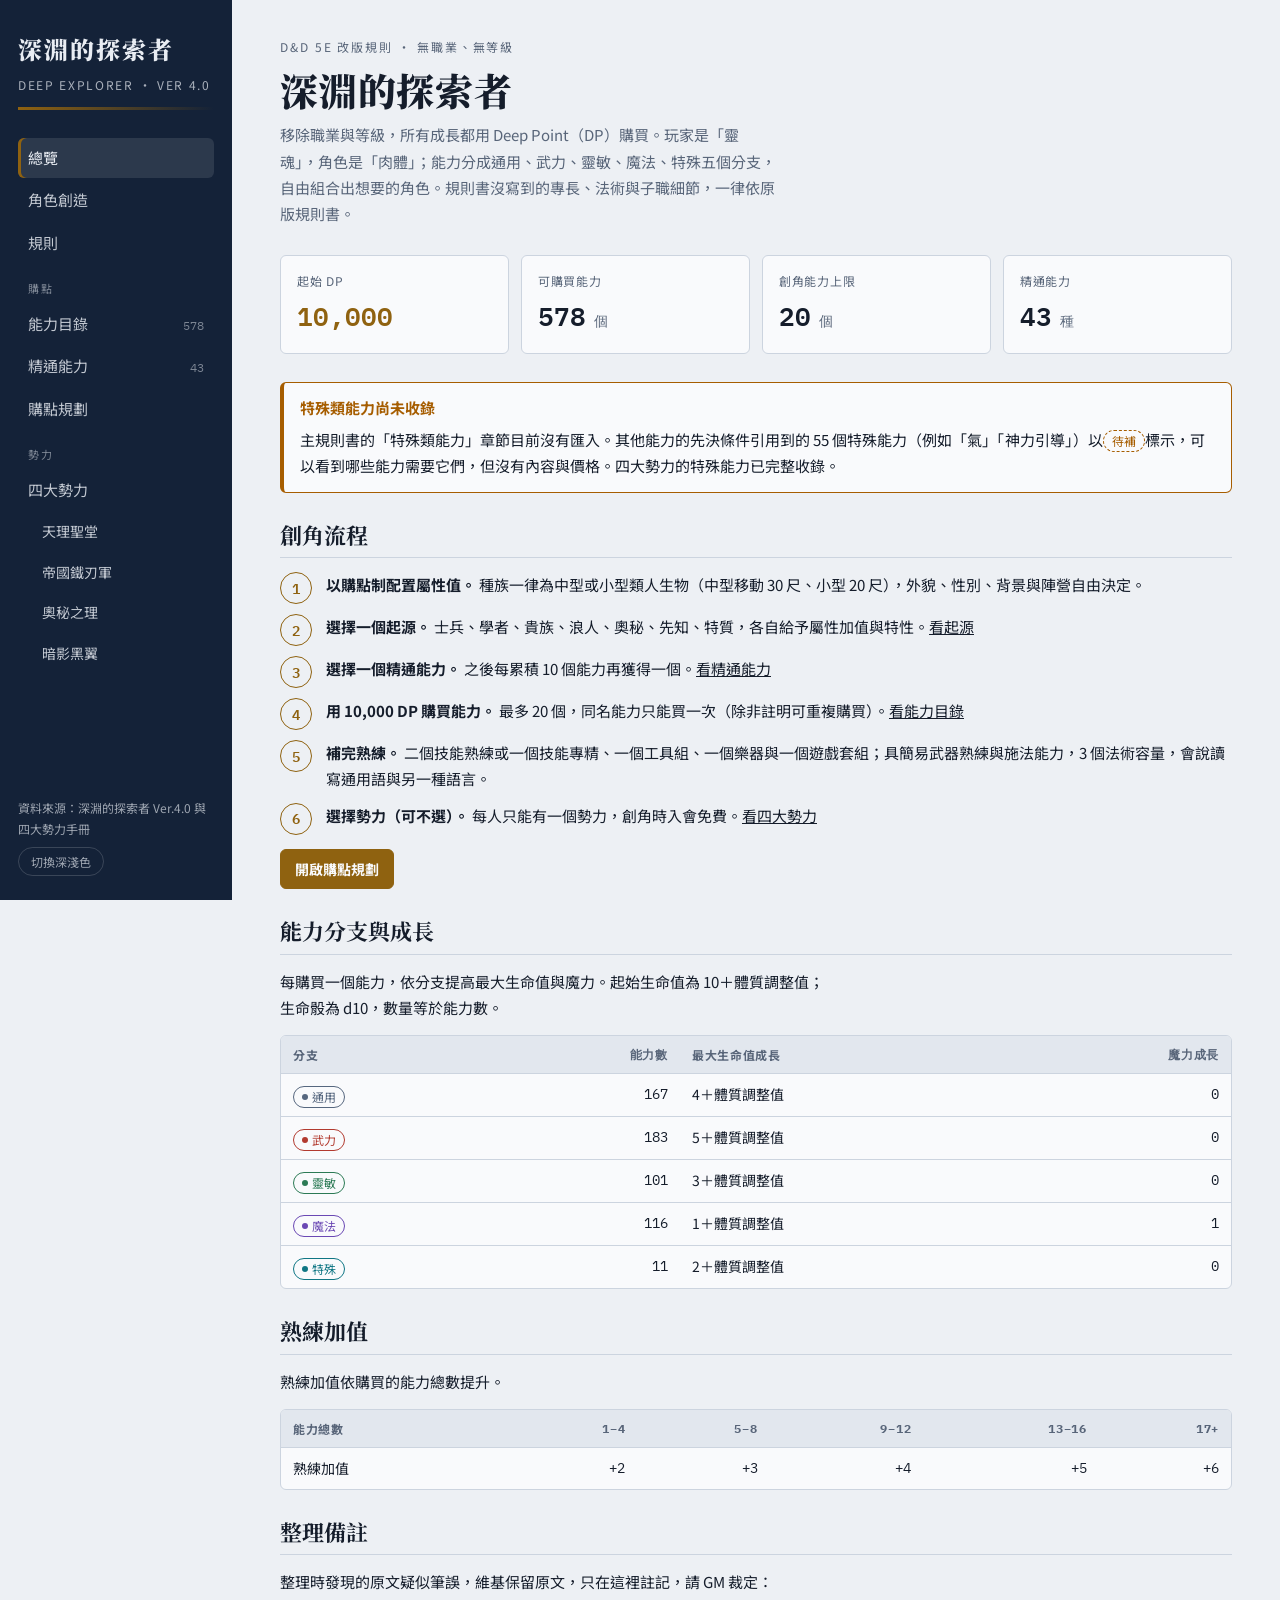
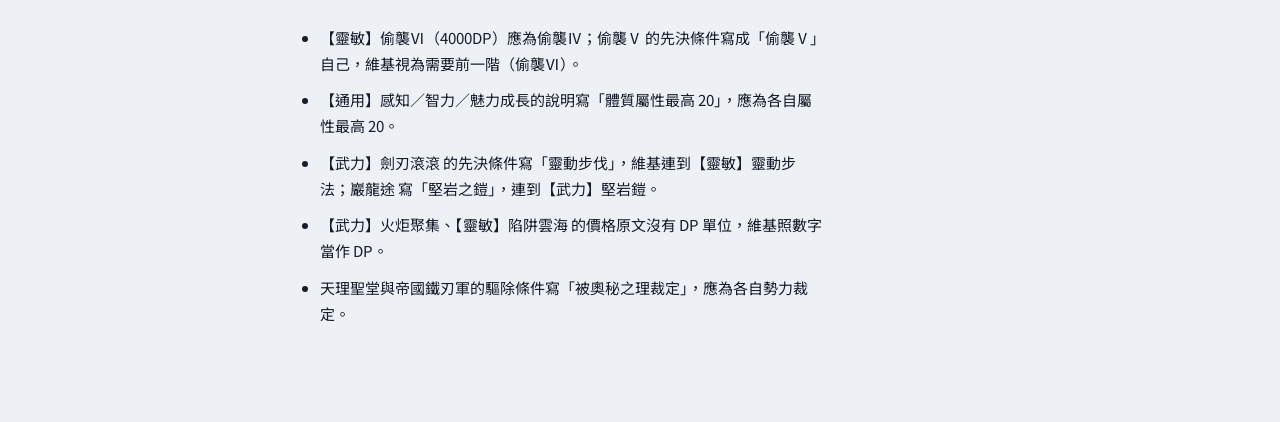
==== index.html @ 344c08b3 "Add Deep Explorer wiki: rules, ability catalog, factions, point-buy planner Parses the Ver.4.0 core " ====
<!doctype html>
<html lang="zh-Hant">
<head>
<meta charset="utf-8">
<meta name="viewport" content="width=device-width, initial-scale=1, viewport-fit=cover">
<title>深淵的探索者 維基</title>
<link rel="preconnect" href="https://fonts.googleapis.com">
<link rel="preconnect" href="https://fonts.gstatic.com" crossorigin>
<link rel="stylesheet" href="https://fonts.googleapis.com/css2?family=IBM+Plex+Mono:wght@400;600&family=Noto+Sans+TC:wght@400;500;700&family=Noto+Serif+TC:wght@700;900&display=swap">
<style>
/* Layout: fixed left rail (index of the compendium) + reading column; the ability
   catalog splits into list | detail on wide screens, stacks on phones.
   Palette: abyssal navy ground, brass accent for DP and actions; each ability
   branch and faction owns one hue used only for its chips and marks. */
:root {
  --bg: #edf0f4;
  --surface: #f9fafc;
  --surface-2: #e2e7ee;
  --fg: #151d2b;
  --muted: #586579;
  --line: #ccd4df;
  --accent: #8f6210;
  --accent-soft: #f3e6cc;
  --abyss: #142238;
  --abyss-fg: #e9edf3;
  --ok: #2d7a4f;
  --warn: #a65d00;
  --bad: #b3362b;

  --b-通用: #56677f;
  --b-武力: #b23a2f;
  --b-靈敏: #2c7a55;
  --b-魔法: #6a48b4;
  --b-特殊: #0f7684;

  --f-sanctum: #a77d16;
  --f-iron: #9b3b26;
  --f-arcane: #4552b8;
  --f-shadow: #2e3442;

  --font-display: "Noto Serif TC", "Songti TC", "PMingLiU", serif;
  --font-body: "Noto Sans TC", "PingFang TC", "Microsoft JhengHei", system-ui, sans-serif;
  --font-mono: "IBM Plex Mono", ui-monospace, "SFMono-Regular", Menlo, monospace;

  --rail: 232px;
  --radius: 6px;
}
@media (prefers-color-scheme: dark) {
  :root:not([data-theme="light"]) {
    --bg: #0c121b;
    --surface: #131b27;
    --surface-2: #1b2534;
    --fg: #e2e7ee;
    --muted: #96a2b5;
    --line: #283447;
    --accent: #e3ad52;
    --accent-soft: #3a2e17;
    --abyss: #070b12;
    --abyss-fg: #dfe5ee;
    --ok: #5fc08a;
    --warn: #e2a24a;
    --bad: #ee7a6e;
    --b-通用: #9aabc4;
    --b-武力: #ef7a6c;
    --b-靈敏: #66c695;
    --b-魔法: #ad94ef;
    --b-特殊: #4fc3cf;
    --f-sanctum: #e2bd5d;
    --f-iron: #e0846a;
    --f-arcane: #8f9cf2;
    --f-shadow: #aab3c6;
    color-scheme: dark;
  }
}
:root[data-theme="dark"] {
  --bg: #0c121b;
  --surface: #131b27;
  --surface-2: #1b2534;
  --fg: #e2e7ee;
  --muted: #96a2b5;
  --line: #283447;
  --accent: #e3ad52;
  --accent-soft: #3a2e17;
  --abyss: #070b12;
  --abyss-fg: #dfe5ee;
  --ok: #5fc08a;
  --warn: #e2a24a;
  --bad: #ee7a6e;
  --b-通用: #9aabc4;
  --b-武力: #ef7a6c;
  --b-靈敏: #66c695;
  --b-魔法: #ad94ef;
  --b-特殊: #4fc3cf;
  --f-sanctum: #e2bd5d;
  --f-iron: #e0846a;
  --f-arcane: #8f9cf2;
  --f-shadow: #aab3c6;
  color-scheme: dark;
}

* { box-sizing: border-box; }
[hidden] { display: none !important; }
html { -webkit-text-size-adjust: 100%; }
body {
  margin: 0;
  background: var(--bg);
  color: var(--fg);
  font-family: var(--font-body);
  font-size: 15px;
  line-height: 1.75;
}
a { color: inherit; }
button, input, select { font: inherit; color: inherit; }
:focus-visible { outline: 2px solid var(--accent); outline-offset: 2px; }
h1, h2, h3, h4 { font-family: var(--font-display); line-height: 1.3; text-wrap: balance; margin: 0; }
p { margin: 0; }
.num, .dp { font-family: var(--font-mono); font-variant-numeric: tabular-nums; }

/* ---------- shell ---------- */
.shell { display: grid; grid-template-columns: var(--rail) minmax(0, 1fr); min-height: 100vh; }
.rail {
  position: sticky; top: env(safe-area-inset-top, 0px);
  height: 100vh; overflow-y: auto;
  background: var(--abyss); color: var(--abyss-fg);
  padding: 28px 18px 24px;
  display: flex; flex-direction: column; gap: 28px;
}
.brand { display: grid; gap: 4px; text-decoration: none; }
.brand-title { font-family: var(--font-display); font-weight: 900; font-size: 24px; letter-spacing: .08em; }
.brand-sub { font-size: 12px; letter-spacing: .14em; opacity: .7; text-transform: uppercase; }
.brand-depth { height: 3px; background: linear-gradient(90deg, var(--accent), transparent); margin-top: 8px; }
.nav { display: grid; gap: 2px; }
.nav a {
  display: flex; align-items: baseline; justify-content: space-between; gap: 8px;
  padding: 7px 10px; border-radius: var(--radius); text-decoration: none;
  font-size: 15px; opacity: .82;
}
.nav a:hover { opacity: 1; background: rgba(255,255,255,.06); }
.nav a[aria-current="page"] { opacity: 1; background: rgba(255,255,255,.1); box-shadow: inset 3px 0 0 var(--accent); }
.nav .count { font-family: var(--font-mono); font-size: 12px; opacity: .6; }
.nav .sub { padding-left: 24px; font-size: 14px; }
.nav-label { font-size: 11px; letter-spacing: .16em; opacity: .5; padding: 14px 10px 4px; }
.rail-foot { margin-top: auto; font-size: 12px; opacity: .65; display: grid; gap: 8px; }
.theme-btn {
  justify-self: start; background: transparent; border: 1px solid rgba(255,255,255,.25);
  color: var(--abyss-fg); border-radius: 999px; padding: 3px 12px; cursor: pointer; font-size: 12px;
}

main { min-width: 0; padding-inline: clamp(16px, 4vw, 48px); padding-block: 36px 80px; }
.page { max-width: 980px; display: grid; gap: 28px; }
.page.wide { max-width: 1320px; }

.eyebrow { font-size: 12px; letter-spacing: .16em; color: var(--muted); text-transform: uppercase; }
.page-head { display: grid; gap: 8px; }
.page-head h1 { font-size: clamp(28px, 4vw, 38px); font-weight: 900; letter-spacing: .02em; }
.lede { color: var(--muted); max-width: 62ch; }

section.block { display: grid; gap: 14px; }
section.block > h2 { font-size: 22px; font-weight: 700; padding-bottom: 8px; border-bottom: 1px solid var(--line); }
h3 { font-size: 17px; font-weight: 700; }
.prose { display: grid; gap: 10px; max-width: 68ch; }
.prose ul, .plain-list { margin: 0; padding-left: 1.3em; display: grid; gap: 4px; }

.notice {
  border: 1px solid var(--warn); border-left-width: 4px; border-radius: var(--radius);
  padding: 12px 16px; background: var(--surface); display: grid; gap: 6px;
}
.notice strong { color: var(--warn); }

/* ---------- tables ---------- */
.table-wrap { overflow-x: auto; border: 1px solid var(--line); border-radius: var(--radius); background: var(--surface); }
table { border-collapse: collapse; width: 100%; font-size: 14px; }
th, td { text-align: left; padding: 8px 12px; border-bottom: 1px solid var(--line); vertical-align: top; }
th { font-weight: 700; font-size: 12px; letter-spacing: .06em; color: var(--muted); background: var(--surface-2); white-space: nowrap; }
tr:last-child td { border-bottom: 0; }
td.num, th.num { text-align: right; }

/* ---------- tiles ---------- */
.tiles { display: grid; grid-template-columns: repeat(auto-fit, minmax(150px, 1fr)); gap: 12px; }
.tile { background: var(--surface); border: 1px solid var(--line); border-radius: var(--radius); padding: 14px 16px; display: grid; gap: 2px; }
.tile .k { font-size: 12px; color: var(--muted); letter-spacing: .06em; }
.tile .v { font-family: var(--font-mono); font-size: 26px; font-weight: 600; font-variant-numeric: tabular-nums; }
.tile .v small { font-size: 14px; color: var(--muted); font-weight: 400; }
.tile.accent .v { color: var(--accent); }
.tile.bad .v { color: var(--bad); }

.cards { display: grid; grid-template-columns: repeat(auto-fill, minmax(260px, 1fr)); gap: 12px; }
.card { background: var(--surface); border: 1px solid var(--line); border-radius: var(--radius); padding: 14px 16px; display: grid; gap: 8px; align-content: start; min-width: 0; }
.card h3 { font-size: 16px; }
.card .meta { font-size: 13px; color: var(--muted); }

.steps { counter-reset: s; display: grid; gap: 10px; margin: 0; padding: 0; list-style: none; }
.steps li { counter-increment: s; display: grid; grid-template-columns: 34px minmax(0, 1fr); gap: 12px; align-items: start; }
.steps li::before {
  content: counter(s); font-family: var(--font-mono); font-weight: 600; color: var(--accent);
  border: 1px solid var(--accent); border-radius: 50%; width: 30px; height: 30px; display: grid; place-items: center; font-size: 14px;
}

/* ---------- chips ---------- */
.chip {
  display: inline-flex; align-items: center; gap: 4px; padding: 0 8px; border-radius: 999px;
  font-size: 12px; line-height: 20px; white-space: nowrap; border: 1px solid currentColor;
}
.chip.branch { color: var(--bc); }
.chip.branch::before { content: ""; width: 6px; height: 6px; border-radius: 50%; background: currentColor; }
.chip.flag { color: var(--muted); }
.chip.faction { color: var(--fc); }
.chip.stub { color: var(--warn); border-style: dashed; }
[data-b="通用"] { --bc: var(--b-通用); }
[data-b="武力"] { --bc: var(--b-武力); }
[data-b="靈敏"] { --bc: var(--b-靈敏); }
[data-b="魔法"] { --bc: var(--b-魔法); }
[data-b="特殊"] { --bc: var(--b-特殊); }
[data-f="sanctum"] { --fc: var(--f-sanctum); }
[data-f="iron"] { --fc: var(--f-iron); }
[data-f="arcane"] { --fc: var(--f-arcane); }
[data-f="shadow"] { --fc: var(--f-shadow); }

/* inline rule text */
.term { font-weight: 500; border-bottom: 1px dotted var(--muted); }
.tag { font-size: .86em; color: var(--muted); background: var(--surface-2); padding: 0 5px; border-radius: 4px; white-space: nowrap; }
.dice { font-family: var(--font-mono); font-weight: 600; color: var(--accent); white-space: nowrap; }
.spell { font-style: normal; color: var(--b-魔法); }
.aref { color: var(--bc); text-decoration: none; border-bottom: 1px solid currentColor; font-weight: 500; }
.aref.missing { border-bottom-style: dashed; }
.aref:hover { background: var(--surface-2); }

.rules-text { display: grid; gap: 8px; }
.rules-text ul { margin: 0; padding-left: 1.3em; display: grid; gap: 4px; }
.rules-text ul ul { margin-top: 4px; }
.rules-text li.opt { list-style: none; margin-left: -1.3em; font-weight: 700; margin-top: 6px; }
.rules-text li.opt > ul { font-weight: 400; }
.rules-text li.opt::before { content: "◆ "; color: var(--accent); font-size: .8em; }

/* ---------- ability catalog ---------- */
.catalog { display: grid; grid-template-columns: minmax(0, 1fr) minmax(0, 1.15fr); gap: 24px; align-items: start; }
.filters { display: grid; gap: 10px; }
.search {
  width: 100%; padding: 10px 14px; border: 1px solid var(--line); border-radius: var(--radius);
  background: var(--surface); font-size: 16px;
}
.seg { display: flex; flex-wrap: wrap; gap: 6px; }
.seg button {
  border: 1px solid var(--line); background: var(--surface); border-radius: 999px; padding: 3px 12px;
  cursor: pointer; font-size: 13px; display: inline-flex; gap: 6px; align-items: baseline;
}
.seg button .num { font-size: 11px; color: var(--muted); }
.seg button[aria-pressed="true"] { border-color: var(--bc, var(--fg)); color: var(--bc, var(--fg)); box-shadow: inset 0 0 0 1px var(--bc, var(--fg)); }
.filter-row { display: flex; flex-wrap: wrap; gap: 8px 14px; align-items: center; font-size: 13px; }
.filter-row select { padding: 4px 8px; border: 1px solid var(--line); border-radius: var(--radius); background: var(--surface); }
.filter-row label { display: inline-flex; gap: 6px; align-items: center; cursor: pointer; }
.result-count { font-size: 13px; color: var(--muted); }

.alist { list-style: none; margin: 0; padding: 0; border: 1px solid var(--line); border-radius: var(--radius); background: var(--surface); }
.alist li + li { border-top: 1px solid var(--line); }
.arow {
  display: grid; grid-template-columns: 4px minmax(0, 1fr) auto; gap: 0 12px; align-items: center;
  padding: 9px 12px 9px 0; text-decoration: none; cursor: pointer;
}
.arow::before { content: ""; grid-row: 1 / span 2; align-self: stretch; background: var(--bc); border-radius: 0 2px 2px 0; opacity: .85; }
.arow:hover { background: var(--surface-2); }
.arow[aria-current="true"] { background: var(--accent-soft); }
.arow .nm { font-weight: 700; display: flex; gap: 8px; align-items: baseline; flex-wrap: wrap; min-width: 0; }
.arow .sub { grid-column: 2; font-size: 12.5px; color: var(--muted); line-height: 1.5; overflow: hidden; text-overflow: ellipsis; white-space: nowrap; }
.arow .cost { grid-row: 1 / span 2; grid-column: 3; text-align: right; font-family: var(--font-mono); font-size: 14px; color: var(--accent); white-space: nowrap; }
.arow .cost.unknown { color: var(--warn); font-size: 12px; }
.more-btn { width: 100%; padding: 10px; border: 0; border-top: 1px solid var(--line); background: transparent; cursor: pointer; color: var(--accent); }

.detail {
  position: sticky; top: calc(env(safe-area-inset-top, 0px) + 20px);
  max-height: calc(100vh - 40px); overflow-y: auto;
  background: var(--surface); border: 1px solid var(--line); border-top: 4px solid var(--bc, var(--accent));
  border-radius: var(--radius); padding: 20px 22px 24px; display: grid; gap: 16px; align-content: start;
}
.detail h2 { font-size: 26px; font-weight: 900; }
.detail .head { display: grid; gap: 8px; }
.detail .chips { display: flex; flex-wrap: wrap; gap: 6px; }
.detail .price { display: flex; align-items: baseline; gap: 12px; flex-wrap: wrap; }
.detail .price .dp { font-size: 22px; color: var(--accent); font-weight: 600; }
.detail h4 { font-family: var(--font-body); font-size: 12px; letter-spacing: .12em; color: var(--muted); font-weight: 700; }
.req-box { border: 1px dashed var(--line); border-radius: var(--radius); padding: 10px 12px; display: grid; gap: 6px; font-size: 14px; }
.req-box .refs { display: flex; flex-wrap: wrap; gap: 6px; }
.req-raw { font-size: 12.5px; color: var(--muted); }
.unlocks { display: flex; flex-wrap: wrap; gap: 6px 10px; font-size: 14px; }
.empty-detail { color: var(--muted); display: grid; gap: 8px; }
.btn.back-link { display: none; justify-self: start; }

.btn {
  display: inline-flex; align-items: center; gap: 6px; padding: 7px 14px; border-radius: var(--radius);
  border: 1px solid var(--accent); background: var(--accent); color: var(--surface); cursor: pointer; font-weight: 700; font-size: 14px;
  text-decoration: none;
}
.btn.ghost { background: transparent; color: var(--accent); }
.btn.small { padding: 2px 10px; font-size: 13px; }
.btn:disabled { opacity: .5; cursor: default; }
.icon-btn { border: 1px solid var(--line); background: var(--surface); border-radius: var(--radius); width: 28px; height: 28px; cursor: pointer; line-height: 1; }

/* ---------- factions ---------- */
.emblem {
  width: 96px; aspect-ratio: 1; max-width: 100%; flex: none;
  background: var(--fc);
  -webkit-mask: var(--emblem) center / contain no-repeat; mask: var(--emblem) center / contain no-repeat;
}
.emblem.sm { width: 56px; }
.faction-grid { display: grid; grid-template-columns: repeat(auto-fill, minmax(220px, 1fr)); gap: 12px; }
.faction-card { text-decoration: none; display: grid; gap: 10px; justify-items: start; border-top: 3px solid var(--fc); }
.faction-card .en { font-size: 12px; color: var(--muted); letter-spacing: .05em; }
.faction-hero { display: flex; gap: 22px; align-items: center; flex-wrap: wrap; }
.faction-hero .emblem { width: 120px; }
.faction-hero h1 { font-size: clamp(28px, 4vw, 38px); font-weight: 900; color: var(--fc); }
.rel-grid { display: grid; grid-template-columns: repeat(auto-fit, minmax(200px, 1fr)); gap: 12px; }
.rel { border-left: 3px solid var(--rc); padding: 4px 0 4px 12px; display: grid; gap: 4px; }
.rel .k { font-size: 12px; letter-spacing: .1em; color: var(--rc); font-weight: 700; }
.rel.hostile { --rc: var(--bad); }
.rel.friendly { --rc: var(--ok); }
.rel.neutral { --rc: var(--muted); }
.matrix td, .matrix th { text-align: center; }
.matrix th:first-child, .matrix td:first-child { text-align: left; }
.rel-dot { font-weight: 700; }
.rel-dot.hostile { color: var(--bad); }
.rel-dot.friendly { color: var(--ok); }
.rel-dot.neutral { color: var(--muted); }
.kv { display: grid; grid-template-columns: max-content minmax(0, 1fr); gap: 6px 16px; font-size: 14px; }
.kv dt { color: var(--muted); }
.kv dd { margin: 0; }
.fab-list { display: grid; gap: 10px; }
.fab { display: grid; grid-template-columns: minmax(0, 1fr) auto; gap: 4px 12px; padding: 12px 14px; border: 1px solid var(--line); border-radius: var(--radius); background: var(--surface); text-decoration: none; }
.fab:hover { border-color: var(--fc); }
.fab .nm { font-weight: 700; display: flex; gap: 8px; flex-wrap: wrap; align-items: baseline; }
.fab .dp { color: var(--accent); }
.fab .sub { grid-column: 1 / -1; font-size: 13px; color: var(--muted); }

/* ---------- planner ---------- */
.planner { display: grid; grid-template-columns: minmax(0, 1fr) 320px; gap: 24px; align-items: start; }
.planner .side { display: grid; gap: 16px; position: sticky; top: calc(env(safe-area-inset-top, 0px) + 20px); }
.form-grid { display: grid; gap: 10px; }
.field { display: grid; gap: 4px; font-size: 13px; color: var(--muted); }
.field input, .field select { padding: 7px 10px; border: 1px solid var(--line); border-radius: var(--radius); background: var(--surface); color: var(--fg); font-size: 15px; }
.field-row { display: grid; grid-template-columns: 1fr 1fr; gap: 10px; }
.meter { height: 8px; border-radius: 4px; background: var(--surface-2); overflow: hidden; }
.meter > i { display: block; height: 100%; background: var(--accent); }
.meter.over > i { background: var(--bad); }
.plist { list-style: none; margin: 0; padding: 0; display: grid; gap: 8px; }
.prow { display: grid; grid-template-columns: 4px minmax(0, 1fr) auto; gap: 4px 12px; background: var(--surface); border: 1px solid var(--line); border-radius: var(--radius); padding: 10px 12px 10px 0; align-items: center; }
.prow::before { content: ""; grid-row: 1 / span 2; align-self: stretch; background: var(--bc); border-radius: 0 2px 2px 0; }
.prow .nm { font-weight: 700; display: flex; gap: 8px; align-items: baseline; flex-wrap: wrap; min-width: 0; }
.prow .nm a { text-decoration: none; }
.prow .ctl { display: flex; gap: 6px; align-items: center; }
.prow .msgs { grid-column: 2 / -1; display: grid; gap: 2px; font-size: 12.5px; }
.msg.warn { color: var(--warn); }
.msg.bad { color: var(--bad); }
.msg.ok { color: var(--ok); }
.picker { position: relative; }
.picker-results { list-style: none; margin: 4px 0 0; padding: 0; border: 1px solid var(--line); border-radius: var(--radius); background: var(--surface); max-height: 320px; overflow-y: auto; }
.picker-results button { width: 100%; display: flex; justify-content: space-between; gap: 10px; text-align: left; padding: 7px 12px; border: 0; background: transparent; cursor: pointer; }
.picker-results button:hover, .picker-results button:focus-visible { background: var(--surface-2); }
.picker-results li + li { border-top: 1px solid var(--line); }
.empty { color: var(--muted); padding: 18px; border: 1px dashed var(--line); border-radius: var(--radius); text-align: center; }
.inline-confirm { display: flex; gap: 8px; align-items: center; font-size: 13px; flex-wrap: wrap; }
.copy-out { width: 100%; min-height: 160px; font-family: var(--font-mono); font-size: 12px; border: 1px solid var(--line); border-radius: var(--radius); background: var(--surface); color: var(--fg); padding: 10px; }

/* ---------- specialists ---------- */
.spec-grid { display: grid; grid-template-columns: repeat(auto-fill, minmax(280px, 1fr)); gap: 12px; }
.spec h3 { display: flex; justify-content: space-between; gap: 8px; }
.spec .opt { font-size: 12.5px; color: var(--muted); }

/* ---------- responsive ---------- */
@media (max-width: 1100px) {
  .catalog { grid-template-columns: minmax(0, 1fr); }
  .catalog.has-sel .catalog-list { display: none; }
  .catalog:not(.has-sel) .detail { display: none; }
  .detail { position: static; max-height: none; }
  .btn.back-link { display: inline-flex; }
  .planner { grid-template-columns: minmax(0, 1fr); }
  .planner .side { position: static; order: -1; }
}
@media (max-width: 820px) {
  .shell { grid-template-columns: minmax(0, 1fr); }
  .rail {
    position: sticky; top: env(safe-area-inset-top, 0px); z-index: 10; height: auto;
    padding: 10px 16px; flex-direction: row; align-items: center; gap: 12px; flex-wrap: wrap;
  }
  .brand-title { font-size: 18px; }
  .brand-sub, .brand-depth, .nav-label, .rail-foot .src { display: none; }
  .nav { display: flex; overflow-x: auto; gap: 2px; flex: 1 1 100%; order: 3; scrollbar-width: none; }
  .nav a { white-space: nowrap; padding: 4px 10px; font-size: 14px; }
  .nav .count, .nav .sub { display: none; }
  .rail-foot { margin: 0 0 0 auto; }
  main { padding-block: 22px 60px; }
}
@media (prefers-reduced-motion: no-preference) {
  .arow, .nav a, .fab { transition: background-color .12s, border-color .12s; }
}

:root {
  --emblem-arcane: url("[data-uri]");
  --emblem-iron: url("[data-uri]");
  --emblem-sanctum: url("[data-uri]");
  --emblem-shadow: url("[data-uri]");
}

</style>
</head>
<body>
<div class="shell">
  <header class="rail">
    <a class="brand" href="#home">
      <span class="brand-title">深淵的探索者</span>
      <span class="brand-sub">Deep Explorer · Ver 4.0</span>
      <span class="brand-depth" aria-hidden="true"></span>
    </a>
    <nav class="nav" aria-label="主選單">
      <a href="#home" data-nav="home">總覽</a>
      <a href="#create" data-nav="create">角色創造</a>
      <a href="#rules" data-nav="rules">規則</a>
      <div class="nav-label">購點</div>
      <a href="#abilities" data-nav="abilities">能力目錄 <span class="count" data-stat="all"></span></a>
      <a href="#specialists" data-nav="specialists">精通能力 <span class="count" data-stat="spec"></span></a>
      <a href="#planner" data-nav="planner">購點規劃</a>
      <div class="nav-label">勢力</div>
      <a href="#factions" data-nav="factions">四大勢力</a>
      <a class="sub" href="#f-sanctum" data-nav="f-sanctum">天理聖堂</a>
      <a class="sub" href="#f-iron" data-nav="f-iron">帝國鐵刃軍</a>
      <a class="sub" href="#f-arcane" data-nav="f-arcane">奧秘之理</a>
      <a class="sub" href="#f-shadow" data-nav="f-shadow">暗影黑翼</a>
    </nav>
    <div class="rail-foot">
      <span class="src">資料來源：深淵的探索者 Ver.4.0 與四大勢力手冊</span>
      <button class="theme-btn" id="theme-btn" type="button">切換深淺色</button>
    </div>
  </header>

  <main id="main">
    <!-- ============ 總覽 ============ -->
    <div class="page" data-page="home">
      <div class="page-head">
        <span class="eyebrow">D&amp;D 5E 改版規則 · 無職業、無等級</span>
        <h1>深淵的探索者</h1>
        <p class="lede">移除職業與等級，所有成長都用 Deep Point（DP）購買。玩家是「靈魂」，角色是「肉體」；能力分成通用、武力、靈敏、魔法、特殊五個分支，自由組合出想要的角色。規則書沒寫到的專長、法術與子職細節，一律依原版規則書。</p>
      </div>

      <div class="tiles">
        <div class="tile accent"><span class="k">起始 DP</span><span class="v">10,000</span></div>
        <div class="tile"><span class="k">可購買能力</span><span class="v"><span data-stat="all"></span><small> 個</small></span></div>
        <div class="tile"><span class="k">創角能力上限</span><span class="v">20<small> 個</small></span></div>
        <div class="tile"><span class="k">精通能力</span><span class="v"><span data-stat="spec"></span><small> 種</small></span></div>
      </div>

      <div class="notice" id="missing-notice">
        <strong>特殊類能力尚未收錄</strong>
        <p>主規則書的「特殊類能力」章節目前沒有匯入。其他能力的先決條件引用到的 <span data-stat="stubs"></span> 個特殊能力（例如「氣」「神力引導」）以<span class="chip stub">待補</span>標示，可以看到哪些能力需要它們，但沒有內容與價格。四大勢力的特殊能力已完整收錄。</p>
      </div>

      <section class="block">
        <h2>創角流程</h2>
        <ol class="steps">
          <li><div><strong>以購點制配置屬性值。</strong> 種族一律為中型或小型類人生物（中型移動 30 尺、小型 20 尺），外貌、性別、背景與陣營自由決定。</div></li>
          <li><div><strong>選擇一個起源。</strong> 士兵、學者、貴族、浪人、奧秘、先知、特質，各自給予屬性加值與特性。<a href="#create">看起源</a></div></li>
          <li><div><strong>選擇一個精通能力。</strong> 之後每累積 10 個能力再獲得一個。<a href="#specialists">看精通能力</a></div></li>
          <li><div><strong>用 10,000 DP 購買能力。</strong> 最多 20 個，同名能力只能買一次（除非註明可重複購買）。<a href="#abilities">看能力目錄</a></div></li>
          <li><div><strong>補完熟練。</strong> 二個技能熟練或一個技能專精、一個工具組、一個樂器與一個遊戲套組；具簡易武器熟練與施法能力，3 個法術容量，會說讀寫通用語與另一種語言。</div></li>
          <li><div><strong>選擇勢力（可不選）。</strong> 每人只能有一個勢力，創角時入會免費。<a href="#factions">看四大勢力</a></div></li>
        </ol>
        <p><a class="btn" href="#planner">開啟購點規劃</a></p>
      </section>

      <section class="block">
        <h2>能力分支與成長</h2>
        <p class="prose">每購買一個能力，依分支提高最大生命值與魔力。起始生命值為 10＋體質調整值；生命骰為 d10，數量等於能力數。</p>
        <div class="table-wrap">
          <table>
            <thead><tr><th>分支</th><th class="num">能力數</th><th>最大生命值成長</th><th class="num">魔力成長</th></tr></thead>
            <tbody id="branch-table"></tbody>
          </table>
        </div>
      </section>

      <section class="block">
        <h2>熟練加值</h2>
        <p class="prose">熟練加值依購買的能力總數提升。</p>
        <div class="table-wrap">
          <table>
            <thead><tr><th>能力總數</th><th class="num">1–4</th><th class="num">5–8</th><th class="num">9–12</th><th class="num">13–16</th><th class="num">17+</th></tr></thead>
            <tbody><tr><td>熟練加值</td><td class="num">+2</td><td class="num">+3</td><td class="num">+4</td><td class="num">+5</td><td class="num">+6</td></tr></tbody>
          </table>
        </div>
      </section>

      <section class="block">
        <h2>整理備註</h2>
        <p class="prose">整理時發現的原文疑似筆誤，維基保留原文，只在這裡註記，請 GM 裁定：</p>
        <ul class="prose">
          <li>【靈敏】偷襲Ⅵ（4000DP）應為偷襲Ⅳ；偷襲Ⅴ 的先決條件寫成「偷襲Ⅴ」自己，維基視為需要前一階（偷襲Ⅵ）。</li>
          <li>【通用】感知／智力／魅力成長的說明寫「體質屬性最高 20」，應為各自屬性最高 20。</li>
          <li>【武力】劍刃滾滾 的先決條件寫「靈動步伐」，維基連到【靈敏】靈動步法；巖龍途 寫「堅岩之鎧」，連到【武力】堅岩鎧。</li>
          <li>【武力】火炬聚集、【靈敏】陷阱雲海 的價格原文沒有 DP 單位，維基照數字當作 DP。</li>
          <li>天理聖堂與帝國鐵刃軍的驅除條件寫「被奧秘之理裁定」，應為各自勢力裁定。</li>
        </ul>
      </section>
    </div>

    <!-- ============ 角色創造 ============ -->
    <div class="page" data-page="create" hidden>
      <div class="page-head">
        <span class="eyebrow">角色創造</span>
        <h1>肉體與靈魂</h1>
        <p class="lede">玩家是靈魂，角色是肉體。靈魂擁有 DP 與倉庫，肉體死亡後可以在神殿重塑。</p>
      </div>

      <section class="block">
        <h2>靈魂的初始資源</h2>
        <p class="prose">每個靈魂在初始時獲得 10,000 DP 與以下物品，儲存在神殿的靈魂池與倉庫中。</p>
        <div class="table-wrap">
          <table>
            <thead><tr><th>類別</th><th>物品</th></tr></thead>
            <tbody>
              <tr><td>武器與防具</td><td>合計 4 個軍用武器、合計 6 個簡易武器、合計 10 組投擲武器、1 個盾牌、1 件皮甲、1 件鱗甲</td></tr>
              <tr><td>彈藥</td><td>3 組箭矢（每組 10 支）、3 組弩矢（每組 10 支）、2 個箭袋</td></tr>
              <tr><td>施法</td><td>合計 2 個奧術法器、1 個材料包、1 個聖徽、2 瓶聖水</td></tr>
              <tr><td>冒險裝備</td><td>4 個背包、2 個睡袋、2 套野炊工具組、2 個打火匣、10 支火炬、20 天份乾糧、2 個水袋、2 條 50 尺麻繩、3 條 10 尺弦線、3 個鈴鐺、20 支蠟燭、10 個岩釘、2 個木桶、1 盞附蓋提燈、2 瓶燈油</td></tr>
              <tr><td>文書</td><td>2 瓶墨水、2 支墨水筆、20 張羊皮紙、2 本空白筆記本</td></tr>
              <tr><td>消耗品與特殊</td><td>5 瓶治療藥水、1 個傳送門碎片、1 個贖罪石、3 個工藝石（常見）</td></tr>
              <tr><td>自選</td><td>1 個工具組、1 個樂器、1 個遊戲套組</td></tr>
            </tbody>
          </table>
        </div>
      </section>

      <section class="block">
        <h2>肉體的基本原則</h2>
        <ul class="prose">
          <li>均為中型或小型的類人生物，外貌、性別、背景與陣營由玩家自由決定。中型移動速度 30 尺，小型 20 尺。</li>
          <li>以購點制配置屬性值。</li>
          <li>選擇一個精通能力，以及以下一個起源。</li>
          <li>角色可以購買 20 個能力，同名能力只能購買一次（除非有特別說明）。</li>
          <li>可以選擇二個技能熟練或一個技能專精；選擇一個工具組熟練；選擇一個樂器熟練和一個遊戲套組熟練。</li>
          <li>具有簡易武器熟練及施法能力，擁有 3 個法術容量。</li>
          <li>會說、讀、寫通用語和另一種自選語言。</li>
          <li>選擇一個勢力加入（可不選）。</li>
        </ul>
      </section>

      <section class="block">
        <h2>起源</h2>
        <div class="cards" id="origin-cards"></div>
      </section>
    </div>

    <!-- ============ 規則 ============ -->
    <div class="page" data-page="rules" hidden>
      <div class="page-head">
        <span class="eyebrow">特殊規則</span>
        <h1>世界規則</h1>
        <p class="lede">本模組覆寫或新增的規則。沒有提到的部分依照玩家手冊。</p>
        <div class="seg" id="rules-toc"></div>
      </div>

      <section class="block" id="r-soul">
        <h2>靈魂池、倉庫與死亡</h2>
        <dl class="kv">
          <dt>靈魂池</dt><dd>每個靈魂有自己的靈魂池，角色可將身上的 DP 存入。同一個靈魂下的角色可以自由提取。</dd>
          <dt>倉庫</dt><dd>共 50 格，除裝備（投擲類武器除外）外，每格可存放 100 個同名物品。同一個靈魂下的角色可以自由提取。</dd>
          <dt>死亡回歸</dt><dd>角色死亡時，肉體上所有 DP 全部消失，身上的物品留在原地，靈魂回歸神殿重塑肉體。</dd>
          <dt>重塑肉體</dt><dd>需要「此角色的能力數 × 500」DP，從靈魂池扣除。靈魂池不足時，此角色將會消失。</dd>
          <dt>致命一擊</dt><dd>角色生命值為 0 時，敵對生物可以在 5 尺內以一個主要動作發動 Fatal Blow，角色直接死亡。</dd>
        </dl>
      </section>

      <section class="block" id="r-crit">
        <h2>大成功效應</h2>
        <h3>技能大成功</h3>
        <p class="prose">技能判定大成功時，選擇下面一種效果：</p>
        <ul class="prose">
          <li>將這次的大成功變為成功，下次擲骰失敗時將其變為成功（不可用於戰鬥中的命中判定）。</li>
          <li>將這次的大成功變為成功，與你一同判定的友方生物如失敗將會變為成功。</li>
          <li>將這次的大成功變為成功，下次擲骰大失敗時可以再骰一次。</li>
          <li>保持大成功不變。</li>
        </ul>
        <h3>命中大成功</h3>
        <p class="prose">攻擊命中大成功時，依傷害類型可額外獲得效果（複數傷害類型時選一種，玩家可自行決定是否使用）：</p>
        <div class="table-wrap">
          <table>
            <thead><tr><th>傷害類型</th><th>效果</th></tr></thead>
            <tbody>
              <tr><td>鈍擊</td><td>目標獲得 [昏迷]，持續到其受到傷害或其回合結束。</td></tr>
              <tr><td>穿刺</td><td>目標獲得 [重傷]。</td></tr>
              <tr><td>揮砍</td><td>攻擊者額外獲得一次攻擊的機會。</td></tr>
              <tr><td>酸蝕</td><td>目標獲得 [腐蝕]。</td></tr>
              <tr><td>冰冷</td><td>目標獲得 [束縛]，持續到其回合結束。</td></tr>
              <tr><td>火焰</td><td>目標進入 [燃燒]，且方圓 5 尺受到此次火焰傷害 1/2 的火焰傷害。</td></tr>
              <tr><td>閃電</td><td>目標獲得 [麻痺]，持續到其受到傷害或其回合結束。</td></tr>
              <tr><td>雷鳴</td><td>目標獲得 [震懾]，持續到其受到傷害或其回合結束。</td></tr>
              <tr><td>毒素</td><td>目標獲得 [中毒]。</td></tr>
              <tr><td>闇蝕</td><td>目標獲得 [無力]，持續到其受到傷害或其回合結束。</td></tr>
              <tr><td>光耀</td><td>目標獲得 [目盲] 與 [繳械]。</td></tr>
              <tr><td>心靈</td><td>目標獲得 [恐懼]，持續到其回合結束。</td></tr>
              <tr><td>力場</td><td>目標獲得 [伏地]。</td></tr>
            </tbody>
          </table>
        </div>
      </section>

      <section class="block" id="r-rest">
        <h2>休憩點與旅行</h2>
        <p class="prose">長休時獲得 6 點休憩點，可用來製作物品、採集、探查。</p>
        <div class="table-wrap">
          <table>
            <thead><tr><th>行為</th><th class="num">休憩點</th><th>說明</th></tr></thead>
            <tbody>
              <tr><td>製作物品</td><td class="num">3</td><td>製作、修理、分解物品（藥物、料理、裝備…），或在營地周圍製作防護。</td></tr>
              <tr><td>採集礦物</td><td class="num">4</td><td>採集一個隨機礦物採集物。具探索工具組熟練時可骰兩次，選一個想要的結果。</td></tr>
              <tr><td>採集植物</td><td class="num">2</td><td>採集一個指定植物。</td></tr>
              <tr><td>探查</td><td class="num">4</td><td>限密探工具組熟練。獲得周圍 60 哩內的地形與大致的生物分布，以便規劃旅行。</td></tr>
              <tr><td>狩獵</td><td class="num">6</td><td>限探索工具組熟練。獲得 5 份隨機肉類與 10 份隨機植物。</td></tr>
            </tbody>
          </table>
        </div>
        <h3>旅行步調</h3>
        <div class="table-wrap">
          <table>
            <thead><tr><th>步調</th><th class="num">每小時</th><th class="num">每日</th><th>效果</th></tr></thead>
            <tbody>
              <tr><td>快速</td><td class="num">4 哩</td><td class="num">30 哩</td><td>被動睿知（感知）−5</td></tr>
              <tr><td>正常</td><td class="num">3 哩</td><td class="num">24 哩</td><td>—</td></tr>
              <tr><td>緩慢</td><td class="num">2 哩</td><td class="num">18 哩</td><td>可以使用隱匿</td></tr>
            </tbody>
          </table>
        </div>
        <p class="prose"><strong>強行軍：</strong>表中數據假定一天行進 8 小時。超過 8 小時後，每多旅行一小時可再前進一小時的距離，且每兩小時結束時每個角色進行一次體質豁免，DC＝10＋（8 小時後的旅行時數），失敗則力竭等級 +1。</p>
        <p class="prose"><strong>遭遇：</strong>玩家在地圖上遇到其他單位時觸發遭遇，可以與遭遇單位發生友好或敵對的行為。</p>
      </section>

      <section class="block" id="r-portal">
        <h2>傳送門 Portal</h2>
        <p class="prose">在這個世界中，大距離傳送法術極其不穩定，只能藉由前人留下的傳送門進行大距離傳送。</p>
        <dl class="kv">
          <dt>連接</dt><dd>花費 1 魔力與至少一個短休的時間與傳送門建立靈魂連接。成功後，此靈魂之下的角色都能藉由這個傳送門傳送。</dd>
          <dt>建造</dt><dd>一名以上的角色消耗總和 20 個傳送門碎片、總計 40 魔力與至少一個長休，在 10×10×10 尺的空間中建造。參與建造的角色自動與其連接。</dd>
          <dt>守則</dt><dd>傳送門是這個世界中非常珍貴的物體，一般而言具有智慧的生物不會去破壞它。</dd>
        </dl>
      </section>

      <section class="block" id="r-lang">
        <h2>語言、文字與工具組</h2>
        <div class="table-wrap">
          <table>
            <thead><tr><th>語言</th><th>主要使用族群</th><th>文字</th></tr></thead>
            <tbody>
              <tr><td>通用語</td><td>人類</td><td>通用文</td></tr>
              <tr><td>巨人語</td><td>巨人、食人魔</td><td>矮人文</td></tr>
              <tr><td>矮人語</td><td>矮人、地侏</td><td>矮人文</td></tr>
              <tr><td>獸人語</td><td>獸人、哥布林</td><td>通用文</td></tr>
              <tr><td>妖精語</td><td>妖精、精靈</td><td>妖精文</td></tr>
              <tr><td>龍語</td><td>龍、龍裔、蜥蜴人</td><td>龍文</td></tr>
              <tr><td>原初語</td><td>元素生物、精類生物</td><td>乙太文</td></tr>
              <tr><td>天界語</td><td>天界生物</td><td>天界文</td></tr>
              <tr><td>深淵語</td><td>惡魔、魔鬼</td><td>深淵文</td></tr>
            </tbody>
          </table>
        </div>
        <p class="prose">工具組縮減為五種：工匠工具組、密探工具組、探索工具組、製藥工具組、廚師工具組。</p>
      </section>

      <section class="block" id="r-gear">
        <h2>裝備欄與詞綴</h2>
        <p class="prose">裝備欄共 8 格：左手武器、右手武器、頭部、護甲、手部、足部、裝飾品 ×2。</p>
        <p class="prose">裝備具有主詞綴與副詞綴，需要該裝備的熟練才能使用詞綴能力。主詞綴無法變更或拆除；副詞綴可用對應等級的工藝石與工匠工具組變更。</p>
        <div class="table-wrap">
          <table>
            <thead><tr><th>裝備</th><th class="num">詞綴上限</th></tr></thead>
            <tbody>
              <tr><td>雙手武器</td><td class="num">6</td></tr>
              <tr><td>單手武器（盾牌）</td><td class="num">4</td></tr>
              <tr><td>護甲</td><td class="num">4</td></tr>
              <tr><td>頭部、手部、足部</td><td class="num">3</td></tr>
              <tr><td>裝飾品</td><td class="num">2</td></tr>
            </tbody>
          </table>
        </div>
        <p class="prose"><strong>同調：</strong>同一時間最多與 3 件裝備同調，且不能同時與多於一件相同的裝備同調（例如不能同時戴兩枚防護戒指）。</p>
      </section>

      <section class="block" id="r-stats">
        <h2>屬性、生命值與魔力</h2>
        <ul class="prose">
          <li>起始生命值：10＋體質調整值。每購買一個能力，依分支增加最大生命值與魔力（見<a href="#home">總覽</a>的分支表）。</li>
          <li>力量、敏捷、體質：依照原版。</li>
          <li>智力／感知／魅力：每一點調整值使魔力 +1；三者不疊加，以最高項為準。施法調整值也使用最高項。</li>
          <li>生命骰為 d10，數目等於能力數。</li>
          <li>熟練加值：能力總數 1／5／9／13／17 時分別為 +2／+3／+4／+5／+6。</li>
        </ul>
      </section>

      <section class="block" id="r-spell">
        <h2>法術與魔力</h2>
        <p class="prose">每名初始角色有 3 個法術容量，每個容量可以存放一個法術（含戲法），不論環階。施法消耗魔力（MP），每次長休結束時回復全部魔力。</p>
        <div class="table-wrap">
          <table>
            <thead><tr><th>法術環階</th><th class="num">戲法</th><th class="num">1</th><th class="num">2</th><th class="num">3</th><th class="num">4</th><th class="num">5</th><th class="num">6</th><th class="num">7</th><th class="num">8</th><th class="num">9</th></tr></thead>
            <tbody>
              <tr><td>施放耗費魔力</td><td class="num">—</td><td class="num">1</td><td class="num">2</td><td class="num">3</td><td class="num">4</td><td class="num">5</td><td class="num">6</td><td class="num">7</td><td class="num">8</td><td class="num">9</td></tr>
              <tr><td>學習耗費 DP</td><td class="num">100</td><td class="num">500</td><td class="num">500</td><td class="num">1000</td><td class="num">1000</td><td class="num">2000</td><td class="num">2000</td><td class="num">3000</td><td class="num">3000</td><td class="num">5000</td></tr>
            </tbody>
          </table>
        </div>
        <p class="prose"><strong>學習法術：</strong>從魔法書或法術卷軸把法術加入法術容量，需要一次長休與上表的 DP；不論加入多少個法術都只花一次長休。魔法書不會被消耗，法術卷軸會被消耗。</p>
        <h3>本模組禁用的法術</h3>
        <div class="table-wrap">
          <table>
            <thead><tr><th class="num">環階</th><th>法術</th></tr></thead>
            <tbody>
              <tr><td class="num">3</td><td>李歐蒙小屋 Leomund's Tiny Hut、創造飲食 Create Food and Water</td></tr>
              <tr><td class="num">4</td><td>李歐蒙秘藏箱 Leomund's Secret Chest、魔鄧肯私人密室 Mordenkainen's Private Sanctum</td></tr>
              <tr><td class="num">5</td><td>傳送法陣 Teleportation Circle、轉生術 Reincarnate</td></tr>
              <tr><td class="num">6</td><td>銅牆鐵壁 Guards and Wards、回返真言 Word of Recall、御風而行 Wind Walk、植物遁走術 Transport via Plants、異界盟友 Planar Ally、魔魂壺 Magic Jar</td></tr>
              <tr><td class="num">7</td><td>傳送術 Teleport、異界傳送 Plane Shift、諸神殿堂 Temple of the Gods、魔鄧肯豪宅術 Mordenkainen's Magnificent Mansion</td></tr>
              <tr><td class="num">8</td><td>克隆術 Clone、創造半位面 Demiplane、宏偉堡壘 Mighty Fortress</td></tr>
              <tr><td class="num">9</td><td>星界投影 Astral Projection、異界之門 Gate、祈願術 Wish</td></tr>
            </tbody>
          </table>
        </div>
      </section>
    </div>

    <!-- ============ 動態頁面 ============ -->
    <div class="page wide" data-page="abilities" hidden></div>
    <div class="page" data-page="specialists" hidden></div>
    <div class="page" data-page="factions" hidden></div>
    <div class="page" data-page="faction" hidden></div>
    <div class="page wide" data-page="planner" hidden></div>
  </main>
</div>
<script>
/* 由 tools/build_data.py 自動產生，請勿手動編輯 */
window.CORE = {"abilities":[{"id":"m001","b":"通用","n":"屬性豁免(力量/敏捷/體質/智力/感知/魅力)","c":1500,"t":["角色獲得所選的屬性豁免熟練。"]},{"id":"m002","b":"通用","n":"力量成長","c":1500,"rep":1,"t":["角色的屬性值:力量增加 2 點(力量屬性最高 20)"]},{"id":"m003","b":"通用","n":"敏捷成長","c":1500,"rep":1,"t":["角色的屬性值:敏捷增加 2 點(敏捷屬性最高 20)"]},{"id":"m004","b":"通用","n":"體質成長","c":2000,"rep":1,"t":["角色的屬性值:體質增加 2 點(體質屬性最高 20)"]},{"id":"m005","b":"通用","n":"感知成長","c":1500,"rep":1,"t":["角色的屬性值:感知增加 2 點(體質屬性最高 20)"]},{"id":"m006","b":"通用","n":"智力成長","c":1500,"rep":1,"t":["角色的屬性值:智力增加 2 點(體質屬性最高 20)"]},{"id":"m007","b":"通用","n":"魅力成長","c":1500,"rep":1,"t":["角色的屬性值:魅力增加 2 點(體質屬性最高 20)"]},{"id":"m008","b":"通用","n":"XX(技能)熟練","c":500,"t":["角色獲得所選的 XX 技能熟練。"]},{"id":"m009","b":"通用","n":"OO(遊戲套組/樂器)熟練","c":500,"t":["角色獲得所選的 OO 熟練。"]},{"id":"m010","b":"通用","n":"△△(工具組)熟練","c":2000,"t":["角色獲得所選的△△工具組熟練。"]},{"id":"m011","b":"通用","n":"回氣","c":1000,"t":["你擁有有限的充沛精力讓你得以利用於保護自己不受傷害。","在你的回合，你可以使用一個附贈動作以回復等同於 1/2 最大生命值的生命值。一旦你使用此能力，你必須完成長休後才能再使用它。"]},{"id":"m012","b":"通用","n":"動作如潮","c":1000,"t":["在你的回合在你完成原本的主要動作和可能的附贈動作之後，另外再採取一次額外的主要動作。","你必須完成短休後才能再次使用此能力。"]},{"id":"m013","b":"通用","n":"不屈","c":1000,"t":["你可以在你一次失敗的豁免檢定中重骰。若你這麼做，你必須使用新的擲骰結果。","你必須完成短休後才能再次使用此能力。"]},{"id":"m014","b":"通用","n":"戰術思維","c":1500,"t":["你的先攻檢定額外獲得等同於你的智力調整值的加值。"]},{"id":"m015","b":"通用","n":"鼓舞戰吼","c":1500,"req":"具有能力[【通用】回氣]","refs":[{"b":"通用","n":"回氣"}],"need":1,"t":["你學會如何激勵你的盟友們戰勝他們過去的傷害。","當你使用你的回氣能力，你可以選取最多三個距離你 60 尺內的友方的生物。只要他們可以看見或聽見你，他們將各自獲得你魅力調整值五倍的[臨時生命值]。"]},{"id":"m016","b":"通用","n":"強攻戰吼","c":1000,"req":"具有能力[【通用】回氣]","refs":[{"b":"通用","n":"回氣"}],"need":1,"t":["你學會如何激勵你的盟友們去攻擊敵人。","當你使用你的回氣能力，你可以選取三個距離你 60 尺內的友方的生物。只要它可以看見或聽見你，該生物就能夠以它的反應進行一次近戰、遠程武器攻擊或魔法攻擊。"]},{"id":"m017","b":"通用","n":"堅壁戰吼","c":1500,"req":"具有能力[【通用】回氣]","refs":[{"b":"通用","n":"回氣"}],"need":1,"t":["你學會如何激勵你的盟友們去防禦敵人的攻擊。","當你使用你的回氣能力，你可以選取三個距離你 60 尺內的友方的生物。只要它可以看見或聽見你，該生物直到下的你下個回合結束前護甲等級(AC)+2。"]},{"id":"m018","b":"通用","n":"威嚇戰吼","c":2000,"req":"具有能力[【通用】回氣]","refs":[{"b":"通用","n":"回氣"}],"need":1,"t":["你學會如何使敵方的意志崩潰。","當你使用你的回氣能力，你可以選取 5 個距離你 60 尺內且的友方的生物。只要它可以看見或聽見你，其需要進行一次 DC=(8+你 2 倍熟練值)的感知豁免，如失敗，直到目標結束回合時期將無法移動及使用反應。"]},{"id":"m019","b":"通用","n":"不屈戰吼","c":1500,"req":"具有能力[【通用】回氣]","refs":[{"b":"通用","n":"回氣"}],"need":1,"t":["你學會如何激勵你的盟友們去對抗未知。","當你使用你的回氣能力，你可以選取三個距離你 60 尺內且的友方的生物。只要它可以看見或聽見你，該生物的下一次的豁免具有優勢。"]},{"id":"m020","b":"通用","n":"巨聲戰吼","c":1000,"t":["當你擁有「戰吼」之名的能力時，可選擇的生物數量增加 2 個。"]},{"id":"m021","b":"通用","n":"自勵戰吼","c":1000,"t":["當你使用「戰吼」之名的能力時，你可以選擇自己。"]},{"id":"m022","b":"通用","n":"宿敵","c":500,"t":["你在對一個特定類別的敵人的研究、追跡、狩獵、和甚至交談上已相當具備充足的經驗。","選取一個宿敵類別：異怪、野獸、天界生物、構裝體、龍、元素、精類、邪魔、巨人、怪獸、泥怪、植物或不死生物。或者，你可以選取二個類人生物種族（像是豺狼人和獸人）作為宿敵。","你在用於追蹤你宿敵的感知（生存）檢定、以及用以回憶關於它們情報的智力檢定中具有優勢。","當你獲得此能力時，若你的宿敵擁有至少一種語言，你也選取學會一種被它們所使用的語言。"]},{"id":"m023","b":"通用","n":"宿敵強化Ⅰ","c":500,"req":"具有能力[【通用】宿敵]","refs":[{"b":"通用","n":"宿敵"}],"need":1,"t":["選取一個宿敵類別：異怪、野獸、天界生物、構裝體、龍、元素、精類、邪魔、巨人、怪獸、泥怪、植物或不死生物。或者，你可以選取二個類人生物種族（像是豺狼人和獸人）作為宿敵。"]},{"id":"m024","b":"通用","n":"宿敵強化Ⅱ","c":500,"req":"具有能力[【通用】宿敵強化Ⅰ]","refs":[{"b":"通用","n":"宿敵強化Ⅰ"}],"need":1,"t":["選取一個宿敵類別：異怪、野獸、天界生物、構裝體、龍、元素、精類、邪魔、巨人、怪獸、泥怪、植物或不死生物。或者，你可以選取二個類人生物種族（像是豺狼人和獸人）作為宿敵。"]},{"id":"m025","b":"通用","n":"宿敵獵手","c":1000,"req":"具有能力[【通用】宿敵]","refs":[{"b":"通用","n":"宿敵"}],"need":1,"t":["每回合一次，攻擊命中你的[宿敵]時，額外造成 1D6 的傷害。"]},{"id":"m026","b":"通用","n":"宿敵迴避","c":1000,"req":"具有能力[【通用】宿敵]","refs":[{"b":"通用","n":"宿敵"}],"need":1,"t":["每回合一次，當你的[宿敵]攻擊命中你時，你能使此次攻擊傷害減少 1D6。"]},{"id":"m027","b":"通用","n":"宿敵屠戮者","c":1500,"req":"具有能力[【通用】宿敵獵手]或[【通用】宿敵迴避]的其中一個","refs":[{"b":"通用","n":"宿敵獵手"},{"b":"通用","n":"宿敵迴避"}],"need":1,"t":["你成為了一名針對你的[宿敵]的無雙獵手。","在你的每個回合一次，你可以將你的感知調整值加到你對你其中一個[宿敵]所進行的攻擊檢定或傷害骰中。你可以選取在擲骰之前或之后使用此能力，但是必須在任何擲骰效果適用之前使用。"]},{"id":"m028","b":"通用","n":"原初意志","c":500,"t":["你可以使用你的動作並消耗 1[魔力]以集中你的意識於你周遭的區域。在 1 分鐘內，你可以感知下列類別的生物是否存在於距離你 1 裡內的區域：異怪、天界生物、龍、元素、精類、邪魔、和不死生物。此能力無法揭露出該生物的位置和數量。"]},{"id":"m029","b":"通用","n":"不知疲倦","c":2000,"t":["以一個動作，你能夠給予自己 1d8 + 你的感知調整值的臨時生命值（最少 1 點）。你能夠使用此能力的次數等於你的體質調整值，已消耗的次數可以通過完成一次長休進行回復。","此外，每當你完成一次短休時，你的力竭等級減少 1（若有）。"]},{"id":"m030","b":"通用","n":"野性感官","c":2000,"t":["你獲得超自然的感官以輔助說明你對抗看不見的生物。當你攻擊一個你看不見的生物時，你並不會因為無法看見它而在你對它進行的攻擊檢定中承受[劣勢]。同時，只要該生物沒有躲藏於你，且你不處於[目盲]或[耳聾]狀態，則你也能察覺到任何距離你 30 尺內[隱形]生物的位置。"]},{"id":"m031","b":"通用","n":"鋼鐵心智","c":500,"req":"具有能力[【靈敏】幽影追蹤者]","refs":[{"b":"靈敏","n":"幽影追蹤者"}],"need":1,"t":["你已磨練出用於抵抗來自於你獵物的精神影響力量的能力。","你獲得感知豁免的熟練。若你已經擁有此熟練，則你可以改為獲得智力豁免或魅力豁免的熟練（由你選取）。"]},{"id":"m032","b":"通用","n":"偵測傳送門","c":2000,"t":["你獲得以魔法感知位面傳輸門存在的主要動作。以一個動作，你偵測出距離你 100 哩內最近的傳輸門的距離以及方位。","一旦你使用此能力，直到你完成一次長休之前你都無法再使用它。"]},{"id":"m033","b":"通用","n":"位面戰士","c":1500,"t":["以一個附贈動作，選取一個距離你 30 尺內且你所能看見的生物。你在該回合下一次攻擊命中該生物時，該攻擊所造成的所有傷害都將變成力場傷害，且該生物將受到來自你的攻擊傷害會額外增加 1d8 的力場傷害。"]},{"id":"m034","b":"通用","n":"位面戰士-位面之力","c":1000,"req":"具有能力[【通用】位面戰士]","refs":[{"b":"通用","n":"位面戰士"}],"need":1,"t":["[位面戰士]所增加 1D8 力場傷害，變為 2D8。"]},{"id":"m035","b":"通用","n":"逃離眾敵","c":2000,"t":["所有對你進行的藉機攻擊將具有劣勢。"]},{"id":"m036","b":"通用","n":"防禦多重攻擊","c":2000,"t":["當一個生物以一次攻擊命中你時，你的護甲等級(AC)將對該生物在該回合中所進行的所有后續攻擊獲得 +4 的加值。"]},{"id":"m037","b":"通用","n":"遠離恐懼","c":500,"t":["你在對抗[恐懼]的豁免檢定中具有優勢。"]},{"id":"m038","b":"通用","n":"逆潮而立","c":1500,"t":["當一個敵對生物對你進行的一次近戰攻擊失手，你可以使用你的反應以強迫該生物對你所選取的另一個生物（除了它自己以外）重複進行一次該攻擊。"]},{"id":"m039","b":"通用","n":"獵者感知","c":1000,"t":["你獲得凝視一個生物並以魔法知悉傷害它最佳的方式的能力。以一個動作，選取一個距離你 60 尺內且你所能看見的生物。你將立刻知道該生物是否擁有任何傷害免疫、抗性、或是易傷，以及它們的種類。若該生物不受預言系魔法影響，則你感知到的結果將會是它不具有任何傷害免疫、抗性和易傷。","你可以使用此能力的次數等同於你的感知調整值（最少 1 次）。你在完成一次長休后回復所有你消耗掉的次數。"]},{"id":"m040","b":"通用","n":"獵者","c":1500,"t":["你可以專注你的憤怒於單一敵人，增加你對它所造成的傷害。以一個附贈動作，你指定一個距離你 60 尺內且你所能看見的生物作為此能力的目標。之後每個回合當你第一次以武器攻擊命中目標時，它將額外受到來自該武器的 1d6 傷害。","你指定另一個不同生物作為目標時此效果提早結束。","你可以使用此能力的次數等同於你的感知調整值（最少 1 次）。你在完成一次長休后回復所有你消耗掉的次數。"]},{"id":"m041","b":"通用","n":"超常防禦","c":1000,"req":"具有能力[【通用】獵者]","refs":[{"b":"通用","n":"獵者"}],"need":1,"t":["你獲得其餘的韌性以抵抗你獵物對你身體和精神所做出的侵襲。","每當被你[獵者]所指定的目標強迫你進行一次豁免檢定時，骰 1D6 並將其加入你的擲骰結果中。"]},{"id":"m042","b":"通用","n":"獵物阻饒","c":1000,"req":"具有能力[【通用】獵者]","refs":[{"b":"通用","n":"獵者"}],"need":1,"t":["你獲得如何使你鎖定獵物不自在的能力。","每當被你[獵者]所指定的目標攻擊時，你可以一個反應使其此回合的所有攻擊命中減少 1D6。","每當被你[獵者]所指定的目標使用法術時，你可以一個反應使其須通過 DC=(8+你的熟練+感知調整值)的感知豁免，否則它的法術將失敗並被浪費。一旦你使用此能力，直到你完成一次短休或長休之前你都無法再使用它。"]},{"id":"m043","b":"通用","n":"殺手反制","c":1000,"req":"具有能力[【通用】獵者]","refs":[{"b":"通用","n":"獵者"}],"need":1,"t":["你獲得在你的獵物嘗試妨害你時展開反擊的能力。","若你被你[獵者]所指定的目標強迫你進行一次豁免檢定，你可以使用你的反應以對該獵物進行一次武器攻擊。你在進行該豁免檢定之前立刻進行此攻擊。若你的攻擊命中，則除了該攻擊原本的效果之外，你的豁免檢定也將自動成功。"]},{"id":"m044","b":"通用","n":"手穩就准","c":1000,"t":["使用一個附贈動作，你在目前回合為你的下一次攻擊將具有優勢。你只能在你本回合還沒有移動的時候使用這個附贈動作，而且在你使用這個附贈動作后，你的速度在目前回合裡歸零。"]},{"id":"m045","b":"通用","n":"盲感","c":1000,"t":["若你能夠聽見，則你能夠察覺到任何距離你 10 尺內躲藏起來或隱形的生物所在的位置。"]},{"id":"m046","b":"通用","n":"可靠才能","c":2500,"t":["每當你進行一個允許你加入你熟練加值的技能檢定，你可以將其 d20 骰出 9 或以下的擲骰結果視為 10。"]},{"id":"m047","b":"通用","n":"幸運一擊","c":3000,"t":["你有着在你需要的時候成功的神奇訣竅。","若你對一個生物的攻擊失手時，你可以將該次攻擊從失手改成命中。或者，若你在一次屬性檢定中失敗，你可以將其 D20 的擲骰結果視作骰出了 20。","一旦你使用此能力，你直到完成一次短休或長休前都不能再使用它。"]},{"id":"m048","b":"通用","n":"專業滲透","c":1000,"t":["你可以為自己創造出可靠的假身分。你必須花費七天的時間和 500 DP 以為該身分編造曆史紀錄、職業、以及人際關系。你無法編造一個屬於他人的身分。舉例來說，你可能會需要取得相應的服裝、介紹信、以及看似官方的證明文檔，來為自己創建一個來自偏遠城市商行成員的身分，並使你得以混入其他富商團體中。","在這之后，若你採用該身分作為偽裝，其他生物將會相信你就是那個人，直到另有明顯證據證明你不是。"]},{"id":"m049","b":"通用","n":"冒充者","c":1500,"req":"具有能力[【通用】專業滲透]","refs":[{"b":"通用","n":"專業滲透"}],"need":1,"t":["你獲得准確模仿其他人說話、書寫、和行為舉止的能力。你必須花費至少三個小時的時間以研究該人物行為中的這三個要素：聆聽他的說話腔調、查看字跡、以及觀察舉止習慣。","你的詭計對尋常觀察者而言難以分辨。若一個謹慎的生物因一些模仿缺陷而開始懷疑，則你在任何你用以避免被察覺所進行魅力（欺瞞）檢定中具有優勢。"]},{"id":"m050","b":"通用","n":"審訊者","c":1500,"t":["你發展出了分辨謊言的天賦。每當你進行一次感知（洞悉）檢定以辨別一個生物是否說謊時，你將 d20 骰出的 7 或更低的擲骰結果視作骰出 8。","你可以使用一個附贈動作以進行一次感知（感知）檢定以發現隱藏的生物或物體，或進行一次智力（調查）檢定以揭示或破譯線索。"]},{"id":"m051","b":"通用","n":"穩定之眼","c":500,"t":["若你移動不超過你移動速度一半的距離，你在同個回合所進行的任何感知（察覺）或智力（調查）檢定中具有優勢。"]},{"id":"m052","b":"通用","n":"精準之眼","c":1000,"t":["你的感知能力機乎不可能被挫敗。","以一個動作，只要你不處於目盲或耳聾狀態，你就可以感知到距離你 30 尺內的幻象的存在、不處於它原本型態的變形者、以及其他用以欺瞞感官的魔法。你能感知到正嘗試欺騙你的效果，但你無法得知它所隱藏的事物或它真正的性質。","你可以使用這個能力的次數等同於你的感知調整值（最少一次），且你在完成一次長休后回復所有你花費掉的次數。"]},{"id":"m053","b":"通用","n":"戰術大師","c":1000,"t":["你能夠以一個附贈動作採取協助動作。此外，當你使用協助動作以援助盟友攻擊一個生物時，若目標可以看見或聽見你，則該攻擊的目標可以在距離你 30 尺內的位置，而非原本的 5 尺內。"]},{"id":"m054","b":"通用","n":"誤導攻擊","c":1000,"t":["你有時可以讓另一個生物代為承受針對你的攻擊。當你被一次攻擊指定為目標，且有一個距離你 5 尺內的生物，則你可以使用你的反應以讓該攻擊改為指定該生物作為目標。"]},{"id":"m055","b":"通用","n":"無甲防禦-剛","c":1000,"t":["當你未穿戴護甲時，你的 AC 等於 10 + 你的敏捷調整值 + 你的體質調整值。你可以使用盾牌而仍獲得這個好處。"]},{"id":"m056","b":"通用","n":"無甲防禦-巧","c":1000,"t":["當你未穿戴護甲時，你的 AC 等於 10 + 你的敏捷調整值 + 你的感知調整值。你可以使用盾牌而仍獲得這個好處。"]},{"id":"m057","b":"通用","n":"險境感知","c":1500,"t":["你獲得一種能查覺到周遭異狀的超常感知能力，讓你在躲避危險時掌握先機。","你在對抗你所能見的效果時所進行的敏捷豁免中具有優勢，像是陷阱和法術。要獲得此好處，你不能處於目盲、耳聾或無力狀態。"]},{"id":"m058","b":"通用","n":"魔法之拳","c":500,"t":["你的徒手攻擊被同時視為魔法攻擊。"]},{"id":"m059","b":"通用","n":"心頭滅卻","c":1000,"t":["你可以使用一個動作以結束一個讓你被魅惑或[恐懼]的效果。"]},{"id":"m060","b":"通用","n":"百病不侵","c":3000,"t":["你免疫於疾病和毒素傷害（包含中毒狀態）。"]},{"id":"m061","b":"通用","n":"劍聖之途","c":1500,"req":"具有能力[【武力】武藝]","refs":[{"b":"武力","n":"武藝"}],"need":1,"t":["你特殊的武術訓練讓精通於你特定武器的使用。你獲得下列好處。","• 劍聖武器. 選擇二種武器作為你的劍聖武器：一種近戰武器和一種遠程武器。這些武器可以是任何沒有重型或特殊屬性的簡易或軍用武器，包括長弓也是可選選項之一。若你尚未熟練於這些武器，則你獲得它們的熟練。","• 靈巧格檔. 若你在你的回合以攻擊動作的一部份進行了一次徒手攻擊，且你正持握一把劍聖武器，則若該武器是一把近戰武器，你將可以用它來保護自己。當該武器在你中且你未陷入無力狀態，你的 AC 獲得+2 加值直到你的下個回合開始。","• 劍聖神射.你可以在你的回合使用一個附贈動作讓你通過劍聖武器所進行遠程攻擊變得更加致命。當你這麼做時，任何被你以劍聖武器所進行的遠程攻擊命中的目標將會受到額外的 1d4 該武器傷害類型的傷害。你保留這個好處直到該回合結束。"]},{"id":"m062","b":"通用","n":"劍聖武器增加","c":500,"req":"具有能力[【通用】劍聖之途]","refs":[{"b":"通用","n":"劍聖之途"}],"need":1,"rep":1,"t":["你的劍聖武器數目增加 2。"]},{"id":"m063","b":"通用","n":"人劍合一","c":1000,"req":"具有能力[【通用】劍聖之途]及[【特殊】氣]","refs":[{"b":"通用","n":"劍聖之途"},{"b":"特殊","n":"氣"}],"need":2,"t":["你將你的氣延展至你的劍聖武器中，賦予你下列好處。","• 魔法劍聖武器. 在克服對非魔法攻擊和傷害的抗性和免疫能力時，你以劍聖武器所進行的攻擊被視作魔法攻擊。","• 機敏打擊. 當你以劍聖武器命中一個目標時，你可以消耗 1 點氣以讓該武器對目標造成等同於你武藝骰的額外傷害。你只能在你的每個回合使用這個能力一次。"]},{"id":"m064","b":"通用","n":"心靈防禦","c":3000,"t":["你對心靈傷害獲得抗性。此外，你在對抗魅惑或[恐懼]的豁免檢定上獲得優勢。"]},{"id":"m065","b":"通用","n":"強效治療","c":1500,"t":["奔馳於你體內的神聖能量可以強化治療法術。","每當你或一個距離你 5 尺內的盟友擲骰決定一個法術所回復的生命值數值時，只要你並非處於無力狀態，你就可以消耗 1[魔力]以重骰任意數量的這些骰子一次。你每個回合只能使用此能力一次。"]},{"id":"m066","b":"通用","n":"超凡之翼","c":2000,"t":["你可以使用一個附贈動作以從你背后展現出一對靈體翅膀。當這對翅膀存在時，你擁有 30 尺的飛行速度。這對翅膀會持續存1 分鐘或直到你陷入無力狀態、死亡、或你以一個附贈動作解消它們。","你為你神聖魔法能力所選擇的傾向，將會決定這對靈體翅膀的外觀：善良或守序則為鷹翼、邪惡或混亂則為蝙蝠翅膀、中立則為蜻蜓翅膀。","你可以使用這個能力的次數等同於你的感知調整值（最少一次），且你在完成一次長休后回復所有你花費掉的次數。"]},{"id":"m067","b":"通用","n":"神秘療愈","c":2500,"t":["你獲得為幫助他人克服嚴重傷勢的能力。","當 5 尺內的一名生物(不包含自己)只剩下少於一半的生命值時，以一個動作，你可以為周圍 5 尺內的所有友方生物(不包含自己)回復你生命值最大值一半的生命值。","一旦你使用此能力，直到你完成一次長休前都不能再使用它。"]},{"id":"m068","b":"通用","n":"龍之血脈","c":2500,"t":["選擇下面一個龍種作為你的龍族血統:","龍種傷害種類","黑龍酸蝕","藍龍閃電","黃銅龍火焰","青銅龍閃電","赤桐龍酸蝕","金龍火焰","綠龍毒素","紅龍火焰","銀龍冰冷","白龍冰冷","每當你在與龍族交互時進行魅力檢定，若你的熟練加值能適用於該檢定，你的熟練加值變為二倍。","你龍族血統的物理特徵開始浮現。你的生命值最大值增加 1 點，且每當你在習得能力時都會再增加 1 點。","你一部份的肌膚將會被輕薄、龍族般的光滑鱗片給覆蓋。當你未穿戴護甲時，你的 AC 等於 13 + 你的敏捷調整值。","你指尖長出可伸縮的爪子。這對爪子是你可以用來進行徒手打擊的天生武器。如果你用它們命中目標，你造成等同於 1d4 + 你的力量調整值的揮砍傷害，而非原本徒手打擊的鈍擊傷害。"]},{"id":"m069","b":"通用","n":"終焉之眼","c":1000,"req":"具有能力[【特殊】終焉之力]","refs":[{"b":"特殊","n":"終焉之力"}],"need":1,"t":["你具有 120 尺範圍的黑暗視覺。"]},{"id":"m070","b":"通用","n":"神力引導﹝驅散不死﹞","c":500,"req":"具有能力[【特殊】神力引導]","refs":[{"b":"特殊","n":"神力引導"}],"need":1,"t":["以一個動作並消耗一個神力引導使用次數，你展現你的聖徽並說出斥責不死生物的禱詞。每個距離你 30 尺內且可以看見或聽見你的不死生物必須進行一次感知豁免。若該生物豁免失敗，則它將被驅散長達 1 分鐘或直到它受到傷害。","一個被驅散的不死生物必須用它的回合嘗試盡可能的遠離你，且它無法自願的移動到距離你 30 尺內的空間。它無法採取反應。它的動作只能使用疾走動作或嘗試掙脫阻止它移動的效果。若它無法移動，則該生物將使用閃避動作。"]},{"id":"m071","b":"通用","n":"摧毀不死","c":2000,"req":"具有能力[【通用】神力引導﹝驅散不死﹞]","refs":[{"b":"通用","n":"神力引導﹝驅散不死﹞"}],"need":1,"t":["當一個不死生物在對抗你驅散不死能力的豁免檢定中失敗，該生物將立即被摧毀。"]},{"id":"m072","b":"通用","n":"神力引導﹝知識之井﹞","c":1500,"req":"具有能力[【特殊】]神力引導]","refs":[{"b":"特殊","n":"神力引導"}],"need":1,"t":["你可以使用你的神力引導以進入知識的神聖之井。以一個動作消耗一個神力引導，你選擇一項技能或工具。在 10 分鐘內，你將熟練於所選的技能或工具。"]},{"id":"m073","b":"通用","n":"知識祝福","c":1000,"req":"具有能力[【通用】神力引導﹝知識之井﹞]","refs":[{"b":"通用","n":"神力引導﹝知識之井﹞"}],"need":1,"t":["你也變得熟練於二個從下列選項中自選的技能：奧秘、歷史、自然或宗教。你的熟練加值在使用這些技能所進行的任何屬性檢定中變為兩倍。"]},{"id":"m074","b":"通用","n":"神力引導﹝雷電狂怒﹞","c":1500,"req":"具有能力[【特殊】神力引導]","refs":[{"b":"特殊","n":"神力引導"}],"need":1,"t":["你可以使用你的神力引導以施加不受控的凶猛暴風之力。","當你擲骰決定閃電或雷鳴傷害時，你可以使用你的神力引導，不擲骰而改為直接造成最大傷害。"]},{"id":"m075","b":"通用","n":"雷電猛擊","c":1500,"req":"具有能力[【通用】神力引導﹝雷電狂怒﹞]","refs":[{"b":"通用","n":"神力引導﹝雷電狂怒﹞"}],"need":1,"t":["一回合一次，當你對一個體型為大型或更小的生物造成閃電或雷鳴傷害時，你也可以將它推離你最多 10 尺距離。"]},{"id":"m076","b":"通用","n":"黑夜明目","c":3000,"req":"具有能力[【特殊】神力引導﹝暮光聖域﹞]","refs":[{"b":"特殊","n":"神力引導﹝暮光聖域﹞"}],"need":1,"t":["你的雙眼可以洞穿最深沉的黑暗。","你獲得 300 尺的黑暗視覺，而你的視力在微光光照下視為等同於明亮光照，而在黑暗中則視為等同於微光光照。","以一個主要動作，你可以用魔法將黑暗視覺分享給你 10 尺內最多等同於你感知調整值數量（最少 1 名生物）的可見自願生物。共享的黑暗視覺持續 1 小時。一旦如此做，直到你完成一次長休或消耗 1[魔力]，你無法再次分享此特性。"]},{"id":"m077","b":"通用","n":"驚覺賜福","c":1500,"req":"具有能力[【特殊】神力引導﹝暮光聖域﹞]","refs":[{"b":"特殊","n":"神力引導﹝暮光聖域﹞"}],"need":1,"t":["夜晚教會了你時刻保持警惕。你能用一個主要動作觸碰一個生物（包括你自己），並賦予該生物下次先攻檢定優勢。此增益在該生物骰先攻檢定或你再次使用此特性后立刻結束。","你可以使用這個能力的次數等同於你的感知調整值（最少一次），且你在完成一次長休后回復所有你花費掉的次數。"]},{"id":"m078","b":"通用","n":"神聖感知","c":1500,"t":["強大的邪惡對你來說就像是令人作嘔的臭氣，而強大的善良在你的耳中就如同仙樂般鳴響。以一個主要動作，你可以擴張你的意識以偵測這類力量。直到你的下個回合結束前，你知曉任何距離你 60 尺內，且未處於全掩護的天界生物、邪魔、或不死生物的位置。你知曉被你感知到的存在的種類（天界生物、邪魔、或不死生物），但無法知曉它的身分（例如吸血鬼伯爵，斯特拉德·馮·扎洛維奇）。在同樣的範圍內，你也可以偵測到任何被像是聖居法術給祝聖或褻瀆的場所或物體。","你可以使用這個能力的次數等同於 1 + 你的魅力調整值。當你完成一次長休，你回復所有你花費掉的次數。"]},{"id":"m079","b":"通用","n":"不屈之魂","c":2000,"req":"具有能力[【特殊】神力引導﹝捍衛挑戰﹞]","refs":[{"b":"特殊","n":"神力引導﹝捍衛挑戰﹞"}],"need":1,"t":["你在用於避免麻痺或震懾的豁免檢定中具有優勢。"]},{"id":"m080","b":"通用","n":"荒野形態","c":1500,"t":["你可以使用你的主要動作變成一個你曾經見過大型(含)以下野獸的型態。你可以使用這個能力二次。你在完成一次短休或長休后回復所有你花費掉的次數。","你可以保持野獸型態長達等同於你熟練值二倍的小時數。你接着將回復你原本的型態，除非你再花費此能力的一個次數。你可以通過在你的回合使用一個附贈動作以提早回復你原本的型態。你將在你陷入昏迷、生命值歸零、或死亡時自動回復原本的型態。","當你變形后，適用以下規則：","• 你的游戲數據被該野獸的數據給取代，但你保留你的陣營、個性，和智力、感知、和魅力值。你同時也保留你的所有技能和豁免熟練，並額外獲得該生物所具有的熟練。若該生物具有與你相同的熟練項，且它數據數據中列出的加值比你的還要高，則你使用該生物的加值取代你自己的。若該生物具有任何傳奇動作或巢穴動作，你不能使用它們。","• 當你變形時，你取用該野獸的生命值和生命骰。當你回復你原本的型態時，你將取回你變形之前的生命值。若你是因為生命值歸零而回復原本型態，則任何溢出傷害都將被帶到你原本的型態，扣減你原本的生命值。舉例來說，若你在處於動物型態時受到 10 點傷害，且只剩下 1 點生命值，你將回復原本的型態並承受 9 點傷害。只要這個溢出傷害沒有讓你原本型態的生命值歸零，你就不會被擊倒昏迷。","• 你不能施放法術，且你說話或採取任何需要雙手的動作的能力將受限於你的野獸型態。然而，變形並不會中斷你對已施放法術的專注，也不會讓你無法採取你已經施放法術所提供的動作，像是召雷術。","• 你保留任何來自你職業、種族、或其他來源的能力，且若新型態物理上有能力這麼做，你就能夠使用它們。然而，你無法使用你的特殊感官，像是黑暗視覺，除非你的新型態也具有該感官。","• 你選擇你的裝備是會掉在地上、融入新型態、或是被新型態穿戴。被穿戴的裝備將正常生效，但 DM 將根據該生物的體型和形狀以決定新型態是否可以正常穿戴你的每個裝備。你的裝備並不會改變形狀或尺寸以符合你的新形態，且任何新型態無法穿戴的裝備將會掉在地上或融入新型態。直到你解除該型態前，融入新型態的裝備將不會產生任何效果。","• 根據變形野獸的挑戰等級不同你需要花費更多的荒野形態變形次數來變身。","◦ 挑戰等級 0~5 一次。","◦ 挑戰等級 6~10 兩次。","◦ 挑戰等級 11~15 三次。","◦ 挑戰等級 15~20 四次。","◦ 挑戰等級 21 以上五次。"]},{"id":"m081","b":"通用","n":"荒野共鳴","c":1000,"req":"具有能力[【通用】荒野形態]","refs":[{"b":"通用","n":"荒野形態"}],"need":1,"rep":1,"t":["你使用荒野形態能力的次數增加 1 次。"]},{"id":"m082","b":"通用","n":"戰鬥荒野形態","c":1500,"req":"具有能力[【通用】荒野形態]","refs":[{"b":"通用","n":"荒野形態"}],"need":1,"t":["你獲得在你的回合以一個附贈動作，而非一個動作來使用荒野形態的變形能力。","當你通過荒野型態而處於變形狀態時，你可以使用一個附贈動作以消耗[魔力]，回復等同於被消耗[魔力] d12 點的生命值。"]},{"id":"m083","b":"通用","n":"自然之護","c":3500,"t":["你將不會被元素或精類生物給魅惑或[恐懼]，且你將免疫於疾病和毒素傷害（包含中毒狀態）。"]},{"id":"m084","b":"通用","n":"吟遊激勵","c":1500,"t":["你可以用振奮人心的言詞或音樂來激勵其他生物。在你的回合中使用一個附贈動作來選擇一個除你之外，距離你 60 尺內且可以聽見你的生物，該生物獲得一個吟游激勵骰 d6。","在接下來的 10 分鐘內，該生物可以骰這顆激勵骰，並將骰出來的數字加到它所進行的一次屬性檢定、攻擊檢定、或豁免檢定中。該生物可以在骰 d20 之后才決定是否使用使用吟游激勵骰，但必須在 DM 宣布該檢定結果之前使用。一旦吟游激勵骰被使用，它就消失。且一個生物同時只能擁有一顆吟游激勵骰。","你可以使用這個能力的次數等同於你的魅力調整值+你的熟練值。你在完成一次長休后回復所有你花費掉的次數。"]},{"id":"m085","b":"通用","n":"吟遊激勵強化","c":2000,"req":"具有能力[【通用】吟遊激勵]","refs":[{"b":"通用","n":"吟遊激勵"}],"need":1,"t":["吟游激勵骰由 d6→d8。"]},{"id":"m086","b":"通用","n":"吟遊激勵強化Ⅱ","c":3000,"req":"具有能力[【通用】吟遊激勵強化]","refs":[{"b":"通用","n":"吟遊激勵強化"}],"need":1,"t":["吟游激勵骰由 d8→d12。"]},{"id":"m087","b":"通用","n":"紓壓曲","c":1500,"t":["你可以在短休期間利用安撫人心的音樂或演說來使你受傷的隊友回復活力。若你或任何可以聽見你表演的生物在短休結束時借由消耗生命骰回復生命值，則每顆生命骰將為生物額外回復的 1d8 生命值。"]},{"id":"m088","b":"通用","n":"紓壓曲-續曲","c":2500,"req":"具有能力[【通用】紓壓曲]","refs":[{"b":"通用","n":"紓壓曲"}],"need":1,"t":["你的紓壓曲額外回復的生命值由 1d8→1d12。"]},{"id":"m089","b":"通用","n":"激勵涌泉","c":3500,"req":"具有能力[【通用】吟遊激勵]","refs":[{"b":"通用","n":"吟遊激勵"}],"need":1,"t":["你在完成一次短休或長休后都會回復所有你在吟游激勵骰花費掉的次數。"]},{"id":"m090","b":"通用","n":"反制迷惑","c":2500,"t":["你獲得使用音樂或言語的力量來干擾會影響心靈效果的能力。","以一個動作，你可以開始一段持續到你下個回合結束的表演。在這段期間，你和任何與你距離 30 尺內的友善生物在對抗[恐懼]或魅惑的豁免檢定中獲得優勢。只有能聽見你的生物可以獲得此效果。這段表演將在你陷入無力、無法發出聲音、或是你自願停止（不需要動作）時提早結束。在表演期將你皆無法使用動作、附贈動作、反應。"]},{"id":"m091","b":"通用","n":"擾神之詞","c":1500,"req":"具有能力[【通用】吟遊激勵]","refs":[{"b":"通用","n":"吟遊激勵"}],"need":1,"t":["你可以編造一些帶有魔力的話語，擾亂一個生物的心神，使其自我懷疑。","消耗一個附贈動作，你可以消耗一個吟游激勵骰，選擇一個你視野中的距你 60 尺以內的生物。擲出吟游激勵骰，在你的下一個回合開始前，該生物的下一次豁免檢定將會減去這個激勵骰所投出的值。"]},{"id":"m092","b":"通用","n":"不竭鼓舞","c":1500,"req":"具有能力[【通用】吟遊激勵]","refs":[{"b":"通用","n":"吟遊激勵"}],"need":1,"t":["你的激勵言語是如此的具有感染力，以至於被鼓舞的人感受到他們必須要，不行也得行地做到成功。","當一個生物使用了你的吟游激勵骰用於攻擊骰、屬性檢定或豁免檢定后仍然失敗，其可以保留這個吟游激勵骰。"]},{"id":"m093","b":"通用","n":"成功學說","c":1500,"req":"具有能力[【通用】吟遊激勵]","refs":[{"b":"通用","n":"吟遊激勵"}],"need":1,"t":["當你成功激勵了他人之后，你那雄辯言辭的力量會散播開去。","當一個距離你 60 尺內的生物使用了你的吟游激勵骰增益了一次攻擊骰，屬性檢定或者豁免檢定並且成功之后，你可以用你的反應去借此鼓勵另一個（除了你之外的）能聽見你的生物了，其獲得一個吟游激勵骰，並且你不會消耗已有的吟游激勵骰。","你可以使用該能力的次數等於你的魅力調整值（最少為 1），在長休后回復該能力被消耗的所有使用次數。"]},{"id":"m094","b":"通用","n":"醉人演出","c":1500,"t":["你可以在你的表演中注入魅惑人心的精類魔法。","若你持續表演至少 1 分鐘，你可以嘗試通過歌唱、朗誦詩歌、或跳舞來驚艷你的聽眾。在表演結束時，選擇距離你 60 尺內完整觀看或聆聽了你表演的任意數量個類人生物，數量最多等同於你的魅力調整值（最少為 1）。每個目標必須成功通過一次對抗你法術豁免 DC 的感知豁免，否則將被你魅惑。當因為這個方式被魅惑，目標將視你為偶像，熱烈地和任何人談論關於你的事，並阻撓任何反對你的人。除非它原本就傾向為你而戰，否則它會避免暴力手段。作用於一個目標上的此效果會在 1 小時后結束，或在它受到任何傷害、你攻擊它、或它目擊你攻擊或傷害了他的任何盟友時提早結束。","若目標成功通過豁免檢定，目標並不會察覺到你曾嘗試魅惑它。","一旦你使用此能力，直到你完成一次短休或長休之前你都不能再使用它。"]},{"id":"m095","b":"通用","n":"絕代技藝","c":1500,"req":"具有能力[【通用】吟遊激勵]","refs":[{"b":"通用","n":"吟遊激勵"}],"need":1,"t":["當你進行一次屬性檢定時，你可以消耗一次你吟游激勵的使用次數。骰一顆吟游激勵骰，並將骰出來的數字加入該屬性檢定的擲骰結果中。你可以選擇在你為該屬性檢定擲骰后，但 DM 宣布你成功與否之前使用此能力。"]},{"id":"m096","b":"通用","n":"駭人言詞","c":2000,"t":["你學會將能夠引發恐慌的陰險魔法注入看似無害的言詞中。","若你和一個類人生物單獨談話至少 1 分鐘，你可以嘗試在它心中埋下偏執和妄想。在對話結束時，目標必須以劣勢成功通過一次對抗你法術豁免 DC 的感知豁免，否則因你或你所選擇的另一個生物陷入[恐懼]。目標將因為這個方式而陷入[恐懼]長達 1 小時，或直到它被攻擊或傷害、或直到它目擊它的盟友被攻擊或傷害。","若目標成功通過豁免檢定，目標並不會察覺到你曾嘗試[恐懼]它。","一旦你使用此能力，直到你完成一次短休或長休之前你都不能再使用它。"]},{"id":"m097","b":"通用","n":"陰影學識","c":2000,"t":["你獲得將黑暗魔法編入你言詞，引發出一個生物最懼怕事物的能力。","以一個主要動作，你用魔法低語一段詞句，且只有一個距離你 30 尺內的生物可以聽見。目標必須進行一次對抗你法術豁免 DC 的感知豁免。若它與你之間沒有共通的語言或它無法聽見你，則它將自動通過該豁免檢定。若豁免成功，你的低語聽起來將像是一陣不知所雲的呢喃，且沒有任何效果。","若豁免失敗，目標將在接下來 8 小時內被你魅惑，或直到你或你的盟友攻擊它、傷害它、或強迫它進行一次豁免檢定。它將把這段低語解讀成一段對它最不堪秘密的描述。你不會獲得任何對該秘密的情報，但目標會深信你已經知道該秘密。","被魅惑的生物將因為懼怕你揭露它的秘密而服從你的命令。它不會為你冒險賭上自己的性命或為你而戰，除非它原本就傾向會這麼做。它會為你提供只提供給親密朋友的幫助和禮物。","當這個效果結束，該生物不會理解它為什麼如此懼怕你。","一旦你使用此能力，直到你完成一次長休之前你都不能再使用它。"]},{"id":"m098","b":"通用","n":"天族韌性","c":3500,"t":["每當你完成一次短休或長休時，你將獲得臨時生命值。這些臨時生命值等同於你的能力數目 + 你的魅力調整值。此外，在短休或長休結束時選擇最多五個你所能看見的生物。這些生物將各自獲得等同於你能力數目的一半 + 你的魅力調整值的臨時生命值。"]},{"id":"m099","b":"通用","n":"海洋餽贈","c":1500,"t":["你游泳速度為 40 尺，且可以在水下呼吸。"]},{"id":"m100","b":"通用","n":"黑暗者賜福","c":1500,"t":["當你將一個敵對生物的生命值歸零時，你獲得等同於你魅力調整值 + 你的能力數目的臨時生命值（最少為 1）。"]},{"id":"m101","b":"通用","n":"黑暗者的強運","c":1500,"t":["當你進行一次屬性檢定或豁免檢定時，你可以使用此能力以將一顆 d10 加入你的擲骰結果中。你可以在看見一開始的擲骰結果之后，但任何檢定效果發生之前使用此能力。","一旦你使用此能力，直到你完成一次短休或長休之前你都不能再使用它。"]},{"id":"m102","b":"通用","n":"喚醒心靈","c":1500,"t":["你的異界知識賦予了你接觸其他生物心靈的能力。","你可以對距離你 30 尺內且你所能看見的一個生物通過心靈感應交談。你不需要與該生物有共通的語言，就能使它理解你通過心靈感應所傳達的話語，但該生物必須至少理解一種語言。"]},{"id":"m103","b":"通用","n":"熵光防護","c":2000,"t":["你學會用魔法從攻擊中守護自己，並將敵人失手的打擊轉變成你自己的好運。","當一個生物對你進行一次攻擊檢定時，你可以使用你的反應以讓該檢定承受劣勢。若該攻擊失手，則直到你的下個回合結束前，你下一次對該生物進行的攻擊檢定將獲得優勢。","一旦你使用此能力，直到你完成一次短休或長休之前你都不能再使用它。"]},{"id":"m104","b":"通用","n":"墳塚之觸","c":2000,"req":"具有能力[【特殊】顫慄型態]","refs":[{"b":"特殊","n":"顫慄型態"}],"need":1,"t":["死靈之力對你的身體和魔法產生了深遠的影響。","你的回合每回合一次，當你用攻擊檢定命中一個生物並對該生物投擲傷害骰時，你可以將傷害類型替換為 [闇蝕傷害]。當你為顫慄型態時，你可以在確定目標受到該[闇蝕傷害]的數值時，額外投擲一枚[闇蝕傷害]骰。"]},{"id":"m105","b":"通用","n":"月之儀態","c":1000,"t":["你不再需要睡眠，且無法被任何方式強迫入睡。若要獲得長休的好處，你必須消耗完整 8 小時進行輕省活動，像是閱讀你的魔法書和放哨。"]},{"id":"m106","b":"通用","n":"巫者目光","c":1500,"t":["當任何變形者或被幻術系或變化系法術隱藏的生物距離你 30 尺內並處於你視線範圍內，你可以看見該生物的真實型態。"]},{"id":"m107","b":"通用","n":"迷人引響力","c":1500,"t":["你獲得對欺瞞和說服的技能熟練。","你在欺瞞和說服的技能的檢定上具有優勢。"]},{"id":"m108","b":"通用","n":"地城探索者","c":2000,"t":["警戒於大多地城中會發現的隱藏陷阱和密門，你獲得下列好處：","• 你在搜索密門時所進行的感知（察覺）和智力（調查）檢定中有優勢。","• 你在躲避或抵抗陷阱時的豁免檢定中有優勢。","• 對於陷阱所造成的傷害具有抗性。","• 以快速步速旅行並不會對你的被動感知（察覺）數值造成原本的-5 減值。"]},{"id":"m109","b":"通用","n":"幸運","c":3000,"t":["你的離奇運氣讓你可以在最危險的時刻化險為夷。","你獲得 3 點幸運點。當你進行攻擊檢定、屬性檢定、或豁免檢定時，你可以花費一點幸運點以再骰一顆額外的 d20。你可以選擇在你擲骰之后，但決定結果之前才花費幸運點。你選擇要使用哪一顆 d20 以用在該攻擊檢定、屬性檢定、或豁免檢定。","你也可以在一次對你的攻擊檢定被進行時選擇花費一點幸運點。骰一顆 d20，然后選擇該次攻擊要使用攻擊者還是你的骰子。如果有超過一個生物花費幸運點以影響一次擲骰的結果，則幸運點將彼此抵消；不需要擲任何額外的骰子。","你在完成一次長休后回復所有你花費掉的幸運點。"]},{"id":"m110","b":"通用","n":"慷慨及運","c":1000,"req":"具有能力[【通用】幸運]","refs":[{"b":"通用","n":"幸運"}],"need":1,"t":["當一個與你距離 30 尺內，你能看見的隊友在攻擊檢定、能力檢定、或豁免檢定失敗時，你可以使用你的反應並消耗 1 點幸運點，來讓該隊友重新擲骰。該隊友必須使用新的擲骰結果。","當你使用這個能力，直到你的下個回合結束之前，你都不能使用你的［幸運］能力。"]},{"id":"m111","b":"通用","n":"醫療師","c":1500,"t":["你是名嫻熟的醫者，能夠快速地治療傷口並讓隊友們重返戰場。你獲得下列好處：","• 當你使用醫療工具組穩定瀕死生物的傷勢時，該生物同時回復 1 點生命值。","• 以一個動作，你可以消耗醫療工具組的一次使用額度照顧一個非瀕死的生物，並回復他 [1d6+4+等同該生物最大生命骰數量]的生命值。直到完成短休或長休之前，該生物都不能再通過此能力回復生命值。"]},{"id":"m112","b":"通用","n":"運動健將","c":2000,"t":["你曾經曆的大量肉體訓練，讓你獲得下列好處：","• 當你伏地時，起身只需要花費 5 尺移動速度。","• 攀爬不會消耗額外的移動速度。","• 你只需要徒步移動 5 尺就可以進行跳高和跳遠，而非原本的 10 尺。"]},{"id":"m113","b":"通用","n":"敏思強記","c":1500,"t":["你擁有着能以不可思議的精確度牢牢追蹤時間、方位、以及細節的大腦。你獲得下列好處：","• 你永遠知道哪個方位是北方。","• 你永遠知道距離下一次日出或日落還剩下幾個小時。","• 你可以精准回憶起過去一個月內你曾聽到或看到的任何事物。"]},{"id":"m114","b":"通用","n":"敏銳觀察","c":2000,"t":["你能夠迅速注意周遭環境的細節，你獲得下列好處：","• 若你可以在一個生物正以你理解的語言說話時看見它的嘴巴，你就可以通過讀唇語來理解目標正在說什麼。","• 你的被動感知（察覺）和被動智力（調查）獲得+5 加值。"]},{"id":"m115","b":"通用","n":"激勵統御","c":2500,"t":["你可以花費 10 分鐘來激勵你的同伴，鼓舞他們對戰鬥的信心。","若你這麼做，選擇 30 尺內最多 6 個可以看到或聽到你且理解你的友方生物（可以包括你自己）。每個生物可以獲得等同你的能力數加上你的魅力調整值的臨時生命值。直到完成短休或長休之前，受影響的生物都不能再通過此能力獲得臨時生命值。"]},{"id":"m116","b":"通用","n":"警覺","c":2000,"t":["經常對危機保持警惕，讓你獲得下列好處：","• 你的先攻獲得+5 加值。","• 當你意識清醒時不會被突襲。","• 其他生物對你進行的攻擊檢定並不會因為你看不到它而獲得優勢。"]},{"id":"m117","b":"通用","n":"機械僕從","c":2500,"t":["工藝的研究和精通讓你得以製造一個[機械僕從]。這個[機械僕從]是構裝體，且會毫不猶豫地服從你的命令，並在戰鬥中保護你。你一次只能有一個[機械僕從]。","選擇一個挑戰等級為 3(含)以下中型或大型野獸。這個[機械僕從]將使用該野獸的遊戲數據，且只要它的外型符合其遊戲數據，則它的外貌將由你自由決定。除此之外，它具有下列的調整：","• 它的生物類型為構裝體，而非野獸。","• 它的挑戰等級為你能力數。","• 它的最大生命值為 25+你能力數的五倍。","• 它的生命骰為 D10。","• 它的生命骰數目為你能力數。","• 它的 AC 變為 10+你的熟練值+你的智力調整值。","• 它不會被魅惑。","• 它沒有[魔力]。","• 它免疫於毒素傷害和中毒狀態。","• 若它原本沒有的話，它將獲得 60 尺範圍的黑暗視覺。","• 它理解你在創造它時所知道的所有語言，但它並不會說。","• 它的攻擊為魔法攻擊。","• 若你成為一次近戰攻擊的目標，且此[機械僕從]距離攻擊者 5 尺內，則你可以使用你的反應以命令[機械僕從]，指示它使用它的反應對該攻擊者進行一次近戰攻擊。","• 你可以一個動作命令它發動一次攻擊。","• 它將盡其所能地服從你的命令。","• 在戰鬥中，它將骰自己的先攻，並自己行動。","• 它不能作為[坐騎]。","若這個[機械僕從]被殺死，它可以透過尋常手段被起死回生（例如回生術法術）。此外，在一次長休的過程中，若你可以接觸它的身體，則你可以維修一個被殺死的[機械僕從]。它將在該次長休結束時以 1 點生命值的狀態被復活。若[機械僕從]無法被修復，則你可以藉由花費 6 休憩點與 8000DP 的原料以建造一個新的[機械僕從]。"]},{"id":"m118","b":"通用","n":"機獸武裝-機能強化","c":2000,"req":"具有能力[【通用】機械僕從]","refs":[{"b":"通用","n":"機械僕從"}],"need":1,"rep":1,"t":["你的[機械僕從]增加一項自選屬性值 2 點，或著增加二項自選屬性值各 1 點。(每一屬性上限為 20。)"]},{"id":"m119","b":"通用","n":"機獸武裝-堅硬護甲","c":2500,"req":"具有能力[【通用】機械僕從]","refs":[{"b":"通用","n":"機械僕從"}],"need":1,"t":["你的[機械僕從]AC+2。"]},{"id":"m120","b":"通用","n":"血之決心","c":2000,"t":["有時最佳選擇就是冒著生命危險去爭取一個獲勝的機會。","當你或友方生物被攻擊時，你消耗反應可以發動一次具有優勢的攻擊。若命中敵方，則取消其攻擊。成功取消後，該敵方生物在此次戰鬥結束前，對你的攻擊將獲得優勢。"]},{"id":"m121","b":"通用","n":"戰術領袖","c":1500,"t":["在每次戰鬥開始時，你可以與一名友方生物交換先攻順序。"]},{"id":"m122","b":"通用","n":"戰術型態","c":2000,"req":"具有能力[【通用】戰術領袖]","refs":[{"b":"通用","n":"戰術領袖"}],"need":1,"t":["戰術領袖具有戰術思維的領導者，隨著他的指令，友軍可以一步步地走向勝利。","在投擲先攻時你可以選擇一種你所有的戰術型態發動，戰術型態的效果直到此次戰鬥結束。","你獲得下面兩個戰術型態，並可以使用一個附贈動作做切換。","你一次只能有一個戰術型態。","戰術型態","• 蛇之戰術型態","如你周圍 5 尺有友方生物時，則他與你的近戰攻擊具有優勢。","• 蟹之戰術型態","如你周圍 5 尺有友方生物時，則他與你獲得半掩護狀態。","• 蠍之戰術型態","如你周圍 5 尺有友方生物時，則他與你的近戰攻擊距離增加 5 尺。","• 蜘蛛戰術型態","如你周圍 5 尺有友方生物時，則他與你的敏捷豁免、技能檢定具有優勢。","• 蟻群戰術型態","如你周圍 5 尺有友方移動時，你可以消耗反應與其一起移動。你 5 尺的友方生物也獲得同樣的效果。"]},{"id":"m123","b":"通用","n":"戰術學習","c":1500,"req":"具有能力[【通用】戰術型態]","refs":[{"b":"通用","n":"戰術型態"}],"need":1,"rep":1,"t":["你習的下面一種戰術型態。","戰術型態","• 蛇之戰術型態","如你周圍 5 尺有友方生物時，則他與你的近戰攻擊具有優勢。","• 蟹之戰術型態","如你周圍 5 尺有友方生物時，則他與你獲得半掩護狀態。","• 蠍之戰術型態","如你周圍 5 尺有友方生物時，則他與你的近戰攻擊距離增加 5 尺。","• 蜘蛛戰術型態","如你周圍 5 尺有友方生物時，則他與你的敏捷豁免、技能檢定具有優勢。","• 蟻群戰術型態","如你周圍 5 尺有友方移動時，你可以消耗反應與其一起移動。你 5 尺的友方生物也獲得同樣的效果。"]},{"id":"m124","b":"通用","n":"榮耀的奉獻","c":3000,"req":"具有能力[【通用】戰術型態]","refs":[{"b":"通用","n":"戰術型態"}],"need":1,"t":["身為一名優秀的戰術領袖，你可以克制自己，將榮耀貢獻給友軍。","一回合一次，你可以將自己的 [主要動作 Actions] 、 [附贈動作 Bonus Action] 、 [反應 Reactions] 中的一個，給予 30 尺內你所看見的一個友方生物。該友方生物需要可以看見、聽見你此能力才會生效。給予的 [主要動作 Actions] 、 [附贈動作 Bonus Action] 、 [反應 Reactions] 會持續到該友方生物的回合結束。","你每場戰鬥你只能使用此能力 1 次。"]},{"id":"m125","b":"通用","n":"備選戰術","c":2000,"req":"具有能力[【通用】戰術型態]","refs":[{"b":"通用","n":"戰術型態"}],"need":1,"t":["你現在可以同時發揮 2 個戰術型態的能力，但你每次切換仍舊之能切換一個。"]},{"id":"m126","b":"通用","n":"戰略家","c":3500,"req":"具有能力[【通用】榮耀的奉獻]和[【通用】備選戰術]","refs":[{"b":"通用","n":"榮耀的奉獻"},{"b":"通用","n":"備選戰術"}],"need":2,"t":["你的戰術型態效果範圍擴大到你周圍 30 尺的距離；[榮耀的奉獻]效果範圍擴大到你周圍 120 尺的距離。"]},{"id":"m127","b":"通用","n":"蝕骨道途","c":2000,"req":"具有能力[【武力】狂暴]","refs":[{"b":"武力","n":"狂暴"}],"need":1,"t":["你習得一種古老的部落技藝，可將被你打敗得生物屍體作為武器，並藉由狂暴之力將其生前力量引出。","當你親手擊殺一個生物後，你可以收集其屍體將其作為材料製作一個近戰武器。此武器稱之 [蝕骨武器] 。 [蝕骨武器] 製作此需要一個{#短休}的時間，你一次只能有一個 [蝕骨武器] ，並且你會熟練此你製作的 [蝕骨武器] 。","[蝕骨武器] 的傷害為任一種武器原型的傷害(長劍、巨斧、戰槌...)，此外此武器可以使用該材料的生物的特殊攻擊(如:龍的吐息攻擊...)，這個特殊攻擊只能在狂暴期間使用。(特殊攻擊會作為主詞綴(常見) 存在)"]},{"id":"m128","b":"通用","n":"街頭混混","c":1500,"t":["你知曉如何用語言使他人心神不安的技巧。","以一個附贈動作你可以使 30 尺內一個你所看到目標發出言語羞辱，如目標可以聽見此聲音則你對目標的下一次攻擊具優勢。"]},{"id":"m129","b":"通用","n":"街頭騙術","c":1500,"req":"具有能力[【靈敏】街頭技巧]","refs":[{"b":"靈敏","n":"街頭技巧"}],"need":1,"t":["在每次骰 D20 骰前，你可以宣言使用此能力這會使你的結果增加 1D6。","此能力只能使用[熟練加值數的 1/2(無條件進位)]次，直到你在完成一次長休后回復所有你花費掉的次數。"]},{"id":"m130","b":"通用","n":"這就是街頭","c":2500,"req":"[【靈敏】街頭技巧]","refs":[{"b":"靈敏","n":"街頭技巧"}],"need":1,"t":["你可以在最危險的時刻化險為夷。","當你受到攻擊命中時，消耗一個反應進行一次*特技*技能檢定，如技能檢定大於此次攻擊命中，則此次攻擊無效，並你可以移動 10 尺內的任一一個不被占據的空間，接著發動一次武器攻擊或徒手打擊，此次攻擊具有優勢。此能力只能使用[你的敏捷調整值]次，直到你在完成一次長休后回復所有你花費掉的次數。"]},{"id":"m131","b":"通用","n":"縱火犯","c":1500,"req":"具有能力[【靈敏】偷襲Ⅰ]","refs":[{"b":"靈敏","n":"偷襲Ⅰ"}],"need":1,"t":["作為一名合格的縱火犯你熟習爆裂物與火藥的危險與使用技巧。","你獲得一個縱火工具包，一個裝滿了你用於製造各樣爆裂物所需原料的提包。需要有縱火犯工具包才能製作縱火爆裂物，若你失去縱火犯工具包，則你可以花費 6 休憩點和價值 1000DP 的材料製作一個新的縱火犯工具包。","你獲得以下縱火爆裂物的製作方式，你可以在每次短休時製作等同於你智力調整值數量的縱火爆裂物，你所持有的縱火爆裂物數量不能超過你的能力數。","縱火爆裂物的豁免 DC=8+你的熟練+你智力調整值。","縱火爆裂物","◆ 縱火爆裂物-星塵","◇ 當這個爆裂物爆炸時對對周圍 5 尺的生物進行一次體質豁免如失敗將會受到[偷襲傷害]1/2 的力場傷害。","◇ 此物品可做為投石索的[彈藥]使用。","◆ 縱火爆裂物-野火","◇ 當這個爆裂物爆炸時對對周圍 5 尺的生物進行一次敏捷豁免如失敗將會受到[偷襲傷害]1/2 的火焰傷害。","◇ 此物品可做為投石索的[彈藥]使用。","◆ 縱火爆裂物-彈片","◇ 當這個爆裂物爆炸時對對周圍 5 尺的生物造成 2d4 的穿刺、揮砍或鈍擊其中一種傷害(隨機)。","◇ 此物品可做為投石索的[彈藥]使用。"]},{"id":"m132","b":"通用","n":"爆彈製作者","c":2500,"req":"具有能力[【通用】縱火犯]","refs":[{"b":"通用","n":"縱火犯"}],"need":1,"t":["當你製作[爆彈]類物品時你可直接花費 DP 製作而不需要製作材料但需要花費的 DP 為期購買 DP 的 2 倍。"]},{"id":"m133","b":"通用","n":"星塵爆裂物","c":1500,"req":"具有能力[【通用】縱火犯]","refs":[{"b":"通用","n":"縱火犯"}],"need":1,"t":["縱火爆裂物-星塵的效果變為:","◆ 縱火爆裂物-星塵","◇ 當這個爆裂物爆炸時對對周圍 5 尺的生物進行一次體質豁免如失敗將會受到[偷襲傷害]1/2 的力場傷害，並使其*倒地*；成功則受到的傷害減半，且不會*倒地*。","◇ 此物品可做為投石索的[彈藥]使用。"]},{"id":"m134","b":"通用","n":"野火爆裂物","c":1500,"req":"具有能力[【通用】縱火犯]","refs":[{"b":"通用","n":"縱火犯"}],"need":1,"t":["縱火爆裂物-野火的效果變為:","◆ 縱火爆裂物-野火","◇ 當這個爆裂物爆炸時對對周圍 5 尺的生物進行一次敏捷豁免如失敗將會受到[偷襲傷害]1/2 火焰傷害，並使其燃燒；成功則受到的傷害減半，且不會燃燒。","◇ 此物品可做為投石索的[彈藥]使用。"]},{"id":"m135","b":"通用","n":"彈片爆裂物","c":1500,"req":"具有能力[【通用】縱火犯]","refs":[{"b":"通用","n":"縱火犯"}],"need":1,"t":["縱火爆裂物-彈片的效果變為:","◆ 縱火爆裂物-彈片","◇ 當這個爆裂物爆炸時對對周圍 5 尺的生物造成 2d6 的穿刺、揮砍或鈍擊其中一種傷害(隨機)。","◇ 此物品可做為投石索的[彈藥]使用。"]},{"id":"m136","b":"通用","n":"日月道","c":2000,"req":"具有能力[【特殊】啟迪之道]","refs":[{"b":"特殊","n":"啟迪之道"}],"need":1,"t":["在你回合開始時，你可以消耗消耗 1 點[氣]使你的護甲等級(AC)與徒手打擊命中額外獲得你[感知調整值] 的加值，直到你的下次回合開始。"]},{"id":"m137","b":"通用","n":"回應命運","c":1500,"req":"具有能力[【特殊】啟迪之道]","refs":[{"b":"特殊","n":"啟迪之道"}],"need":1,"t":["在你的回合，你可以消耗 1 點[氣]與一次反應獲得一個附贈動作，你每場戰鬥只能只用此能力一次。"]},{"id":"m138","b":"通用","n":"強化．回應命運","c":2500,"req":"具有能力[【通用】回應命運]","refs":[{"b":"通用","n":"回應命運"}],"need":1,"t":["當你使用[回應命運]能力時，你將額外獲得一個主要動作。"]},{"id":"m139","b":"通用","n":"守林人","c":2500,"t":["你獲得[密探工具組]熟練。","在長休時你可以獲得你熟練值數目的守林人陷阱，你所持有的守林人陷阱數目不能超過你的熟練值+2。","守林人陷阱具有 30 點生命值，其護甲等級(AC)為[11+你的熟練加值]，如其觸發時須通過豁免，豁免的 DC=8+你的熟練+你敏捷調整值。如過要發現佈置的守林人陷阱需通通過一次感知(感知)檢定(DC=8+你的熟練加值+你的敏捷調整值)；如過要解除佈置的守林人陷阱需通通過一次敏捷(巧手)檢定(DC=8+你的熟練加值 +你的敏捷調整值)。","守林人陷阱","◆ 守林人陷阱-誘捕陷阱","◇ 重量:3lb","◇ 效果:當誘捕陷阱[觸發]時，觸發的生物須通過一次敏捷豁免，失敗將會陷入伏地與束縛狀態。","◆ 守林人陷阱-爆裂陷阱","◇ 重量:3lb","◇ 效果:當爆裂陷阱[觸發]時，觸發的生物須通過一次體質豁免，失敗將會受到 5D10 的火焰傷害，成功則火焰傷害減半。","◆ 守林人陷阱-刀鋒陷阱","◇ 重量:3lb","◇ 效果:當刀鋒陷阱[觸發]時，觸發的生物須通過一次力量豁免，失敗將會受到 6D8 的揮砍傷害，成功則揮砍傷害減半。","◆ 守林人陷阱-地裂陷阱","◇ 重量:3lb","◇ 效果:當地裂陷阱[觸發]時，會使周圍十尺的地面變為[困難地型]，並使觸發的生物須通過一次敏捷豁免，失敗將會受到 4D12 的鈍擊傷害並伏地，成功則鈍擊傷害減半。"]},{"id":"m140","b":"通用","n":"大範圍陷阱","c":1500,"req":"具有能力[【通用】守林人]","refs":[{"b":"通用","n":"守林人"}],"need":1,"t":["你獲取的守林人陷阱[觸發]範圍增加 5 尺。"]},{"id":"m141","b":"通用","n":"草藥師","c":2500,"t":["你獲得[製藥工具組]熟練。","當你採集植物時，你可額外獲得一個，下列隨機一種上古種子。","當你製作[藥劑]時可加入任意數目、種類的上古種子，使[藥劑]獲得額外的效果。","◇ 上古種子-補蠅草節莖","• 當你飲用具有這種上古種子的[藥劑]時，接下來 24 小時你進行感知豁免時可以再骰一次，並套用再骰後的骰值。","◇ 上古種子-炮仗紅節莖","• 當你飲用具有這種上古種子的[藥劑]時，你的力竭等級-1。","◇ 上古種子-山楂果核","• 當你飲用具有這種上古種子的[藥劑]時，會額外回復 1D8 點生命值，且提供足夠一個生物維持一天所需的營養。","◇ 上古種子-美人蕉種子","• 當你飲用具有這種上古種子的[藥劑]時，接下來 24 小時你進行體質豁免時可以再骰一次，並套用再骰後的骰值。","◇ 上古種子-蒲公英之種","• 當你飲用具有這種上古種子的[藥劑]時，解除身上的中毒狀態。","◇ 上古種子-鬼針草種子","• 當你飲用具有這種上古種子的[藥劑]時，下次短休時使用生命骰回復的生命值變為原先的 2 倍。"]},{"id":"m142","b":"通用","n":"大地低語","c":1500,"req":"具有能力[【通用】草藥師]","refs":[{"b":"通用","n":"草藥師"}],"need":1,"t":["每次你獲得上古種子時額外獲得兩個隨機一種上古種子。"]},{"id":"m143","b":"通用","n":"時刻備種","c":1500,"req":"具有能力 [【通用】草藥師]","refs":[{"b":"通用","n":"草藥師"}],"need":1,"t":["草藥師習慣性的準備與持續栽培。無論何時，你都能確保身邊有一份藥材或藥劑，避免在危急時刻因缺乏資源而陷入困境。這種「隨時備用」的能力讓你在隊伍中成為可靠的後勤支援。","在戰鬥狀態時時如你身上沒有上古種子則獲得得自選一顆上古種子。在戰鬥狀態時如你身上沒有 [治療藥水 Potion of Healing] 則你獲得一個[治療藥水 Potion of Healing] 。"]},{"id":"m144","b":"通用","n":"機獸武裝-多重攻擊","c":2000,"req":"具有能力[【通用】機械僕從]","refs":[{"b":"通用","n":"機械僕從"}],"need":1,"t":["你的機械僕從的攻擊次數+1。"]},{"id":"m145","b":"通用","n":"福禍相依","c":3000,"t":["你在骰值為 19、20，視為大成功。","你在骰值為 1、2，視為大失敗。"]},{"id":"m146","b":"通用","n":"追獵者","c":1500,"t":["你習得『獵人印記 Hunter's Mark』法術，這個法術這不會使用你的法術容量。在投擲先攻時，你可以對一個你能看見的生物施展『獵人印記 Hunter's Mark』法術。"]},{"id":"m147","b":"通用","n":"追獵強攻","c":1000,"req":"具有能力[【通用】追獵者]","refs":[{"b":"通用","n":"追獵者"}],"need":1,"t":["你施展施展『獵人印記 Hunter's Mark』法術所造成額外的 1d6 傷害變為 1d10 傷害。"]},{"id":"m148","b":"通用","n":"追獵殲滅","c":2500,"req":"具有能力[【通用】追獵者]","refs":[{"b":"通用","n":"追獵者"}],"need":1,"t":["你對你所施展施展『獵人印記 Hunter's Mark』的目標的的重擊筏值-1。『獵人印記 Hunter's Mark』的額外傷害可以造成重擊。"]},{"id":"m149","b":"通用","n":"持久追獵","c":2000,"req":"具有能力[【通用】追獵者]","refs":[{"b":"通用","n":"追獵者"}],"need":1,"t":["當你受到傷害時，不對打斷你對『獵人印記 Hunter's Mark』的專注。"]},{"id":"m150","b":"通用","n":"廣域追獵","c":1500,"req":"具有能力[【通用】追獵者]","refs":[{"b":"通用","n":"追獵者"}],"need":1,"t":["當你施展施展『獵人印記 Hunter's Mark』法術時可以對兩個生物同時施展。"]},{"id":"m151","b":"通用","n":"機會主義","c":1500,"t":["當你在技能檢定具有優勢時，此次技能檢定額外獲得 1D6 的加值。你能使用此能力的次數等於你的[熟練加值]。當你完成一次長休后，你回復所有已消耗的使用次數。"]},{"id":"m152","b":"通用","n":"神力引導﹝赦罪之眼﹞","c":2500,"req":"具有能力[【特殊】神力引導]","refs":[{"b":"特殊","n":"神力引導"}],"need":1,"t":["沒有什麼能逃脫律法的監視。","以一個附贈動作消耗一個神力引導發動你獲得 60 尺的真實視覺，並在遠程武器的攻擊檢定獲得+2 的加值，持續 1 分鐘。"]},{"id":"m153","b":"通用","n":"警覺靈光","c":2000,"req":"具有能力[通用】神力引導﹝赦罪之眼﹞]","t":["若你未昏迷，則在你 10 尺內範圍內的友方生物的[被動感知]獲得[你的魅力調整值]的加值。"]},{"id":"m154","b":"通用","n":"巨靈流光","c":2000,"req":"具有能力[【特殊】神力引導﹝巨靈盟約﹞]","refs":[{"b":"特殊","n":"神力引導﹝巨靈盟約﹞"}],"need":1,"t":["巨靈的光輝流淌於你的身軀，即使未披甲胄，仍能化為堅不可摧的護佑。當你赤身或僅著輕甲時，巨靈的庇佑使你的防禦更為穩固，宛如大地本身守護著你。","當你為未穿著{#中甲}、{#重甲}時你的[護甲等級 Armor Class（AC）]額外獲得等同於你[魅力調整值]的加值(至少+1)。"]},{"id":"m155","b":"通用","n":"元素流光","c":1500,"req":"具有能力[【通用】巨靈流光]","refs":[{"b":"通用","n":"巨靈流光"}],"need":1,"t":["巨靈的光輝不僅庇佑你的防禦，更能在瞬間化為元素屏障。當你受到巨靈流光的守護時，你能引導其力量，抵禦天地間最猛烈的元素衝擊。","當你受到[【通用】巨靈流光]效果影響時，可以以一個[反應]獲得[酸蝕傷害]、[雷鳴傷害]、[火焰傷害]、 [閃電傷害]或[冰冷傷害]的免疫，直到你的下個回合開始。","你能使用此能力的次數等於你的[魅力調整值]。當你完成一次長休后，你回復所有已消耗的使用次數。"]},{"id":"m156","b":"通用","n":"神力引導﹝聖旗引光﹞","c":1500,"req":"具有能力[【武力】神力引導〔聖輝戰旗〕]","refs":[{"b":"武力","n":"神力引導﹝聖輝戰旗﹞"}],"need":1,"t":["你能以聖輝戰旗引導神力，將光芒化為詛咒的標記，迫使敵人暴露於光輝之下。此能力象徵聖旗不僅是庇佑盟友的象徵，更是審判敵人的利器。","以一個[主要動作]消耗一次[神力引導]發動，對自身周圍 60 尺的一個敵方生物發動，使其獲得 [引光] ({#詛咒}) 效果，持續一分鐘。","[引光] ({#詛咒})","• 當自身進行在敏捷[隱匿]檢定上具有 [劣勢]。","• 敵對生物對自身的攻擊檢定具有 [優勢]。","• 當自身身命值減少時額外受到 1D8 的[光耀傷害]。","• 若自身嘗試[{#隱形}]或進入黑暗環境，光輝仍會顯現其輪廓。"]},{"id":"m157","b":"通用","n":"永恆的閃耀之旗","c":2000,"req":"具有能力[【特殊】旗在我在]、[【特殊】聖旗威光]、[【通用】神力引導〔聖旗引光〕]三個","refs":[{"b":"特殊","n":"旗在我在"},{"b":"特殊","n":"聖旗威光"},{"b":"通用","n":"神力引導﹝聖旗引光﹞"}],"need":3,"t":["聖輝戰旗已成為你靈魂的一部分。它不再只是神力的化現，而是你存在的象徵。只要你仍在戰場上，聖旗便永遠閃耀。","每次長休結束時你可以獲得一個[聖輝戰旗]，當你具有[聖輝戰旗]時你無法裝備其他武器。"]},{"id":"m158","b":"通用","n":"聖旗真耀","c":3000,"req":"具有能力[【通用】永恆的閃耀之旗]","refs":[{"b":"通用","n":"永恆的閃耀之旗"}],"need":1,"t":["你的聖輝戰旗已不再只是武器或象徵，而是你靈魂的永恆延伸。當你舉起聖旗，光輝照耀整個戰場，庇佑盟友、審判敵人，旗在則你在，光在則信念不滅。","當你裝備[聖輝戰旗]時，你獲得以下的特性。","• 審判之光","◦ 你可使用一個[主要動作]對 60 內一個可見的生物發動，對其進行一次感知豁免(DC=神力引導的 DC)，如失敗對其造成 10d8 的[光耀傷害]並獲得得 [引光] ({#詛咒})，如成功則傷害減半且不會受到詛咒。","◦ 你在長休結束前只能使用此特性一次。","• 聖旗光輝","◦ 詞綴[聖輝戰旗]的 [{#靈光}]效果變為 30 尺。","◦ 詞綴[聖輝戰旗]的[{#靈光}]效果內的友方生物武器攻命中時而外造成 1D6 的[光耀傷害]。"]},{"id":"m159","b":"通用","n":"槍術風格·戰亂遊俠","c":2000,"req":"具有能力能力 [【特殊】槍匠]","refs":[{"b":"特殊","n":"槍匠"}],"need":1,"t":["你在混亂的戰場中依舊保持冷靜與專注，無論敵人如何逼近，你的槍口始終穩定指向目標。","當你使用 [暴雷加農砲 Discharge Canno] 攻擊時，你不會因周圍 5 尺有其他敵對單位獲得 [劣勢 Disadvantage] 。"]},{"id":"m160","b":"武力","n":"軍用武器熟練","c":1500,"t":["角色獲得所有的軍用武器熟練。"]},{"id":"m161","b":"武力","n":"輕甲熟練","c":500,"t":["角色獲得輕甲熟練。"]},{"id":"m162","b":"武力","n":"中度著甲","c":1000,"req":"具有能力[【武力】輕甲熟練]或角色具有輕甲熟練","refs":[{"b":"武力","n":"輕甲熟練"}],"need":1,"soft":1,"t":["角色獲得中甲和盾牌的熟練。"]},{"id":"m163","b":"武力","n":"中甲大師","c":1500,"req":"具有能力[【武力】中度著甲]或角色具有中甲熟練","refs":[{"b":"武力","n":"中度著甲"}],"need":1,"soft":1,"t":["穿着中甲不會讓你的敏捷（隱匿）檢定獲得劣勢。","當你穿着中甲時，如果你的敏捷為 16 或以上，你的 AC 可以增加 3 點，而非 2 點。"]},{"id":"m164","b":"武力","n":"重甲熟練","c":1000,"req":"具有能力[【武力】中度著甲]或角色具有中甲熟練","refs":[{"b":"武力","n":"中度著甲"}],"need":1,"soft":1,"t":["角色獲得重甲熟練。"]},{"id":"m165","b":"武力","n":"額外攻擊","c":1000,"t":["每當你在自己回合以主要動作執行攻擊動作時，你可以發動 2 次攻擊，而非 1 次。"]},{"id":"m166","b":"武力","n":"戰鬥風格-守護","c":1000,"t":["當一個你所能看見的生物攻擊一個距離你 5 尺內你以外的目標，你可以使用你的反應以讓該攻擊檢定承受劣勢；當你使用此能力時，你必須持握一面盾牌。"]},{"id":"m167","b":"武力","n":"戰鬥風格-巨武戰鬥","c":1000,"t":["當你在使用一把以雙手持用的近戰武器所進行攻擊的傷害骰中骰出了1或2的結果，你可以重骰該骰，且必須使用新的擲骰結果，即使其結果仍然是1或2。該武器必須具有雙手或可雙手屬性才能讓你獲得這個好處。"]},{"id":"m168","b":"武力","n":"戰鬥風格-遠程武器","c":1000,"t":["你在使用遠程武器進行的遠程攻擊檢定中獲得+2 加值。"]},{"id":"m169","b":"武力","n":"戰鬥風格-決鬥","c":1000,"t":["當你單手持用一把近戰武器，且沒有持用其他武器時，你在使用該武器所進行的傷害骰中獲得+2 加值。"]},{"id":"m170","b":"武力","n":"戰鬥風格-防禦","c":1000,"t":["當你穿戴護甲時，你的 AC 獲得+1 加值。"]},{"id":"m171","b":"武力","n":"戰鬥風格-雙武器戰鬥","c":1000,"t":["在你的主要回合，當你雙武器戰鬥時，你可以額外攻擊一次，此攻擊的命中不會增加屬性調整值。"]},{"id":"m172","b":"武力","n":"戰鬥風格-盲鬥","c":1000,"t":["你獲得 10 尺盲視。在 10 尺範圍內，你可以看見除了處於全遮掩后的任何東西，哪怕你正在被目盲或是在黑暗之中。此外，你可以看見該範圍內的未對你成功躲藏的隱形生物。"]},{"id":"m173","b":"武力","n":"戰鬥風格-攔截","c":1000,"t":["當一個你可見的生物攻擊距離你 5 尺以內你以外的目標時，你能以一個反應將目標受到的傷害減少 1d10 + 你熟練加值（最多減到 0 傷害）。當你手持一面盾牌或者一把簡單或軍用武器時才能執行此反應。"]},{"id":"m174","b":"武力","n":"戰鬥風格-投擲武器戰鬥","c":1000,"t":["你可以在使用一件帶有投擲屬性武器進行攻擊時，將那件武器作為攻擊的一部分而拔出。","此外，在你以一件投擲武器於遠程攻擊中命中對手時，你的傷害骰獲得+2 加值。"]},{"id":"m175","b":"武力","n":"戰鬥風格-徒手格鬥","c":1000,"t":["你的徒手打擊可以造成 1d4 + 你力量調整值的鈍擊傷害，如果你沒有手持任何武器或盾牌進行攻擊，傷害骰從 d4 變為 d6。","你的每個回合開始時，你可以對被擒於你的一個生物造成 1d4 鈍擊傷害。"]},{"id":"m176","b":"武力","n":"堅守之盾","c":1000,"req":"具有能力[【武力】戰鬥風格-守護]","refs":[{"b":"武力","n":"戰鬥風格-守護"}],"need":1,"t":["當你使用[戰鬥風格-守護]時，你可以額外使此次攻擊檢定-5。"]},{"id":"m177","b":"武力","n":"巨武狂襲","c":1000,"req":"具有能力[【武力】戰鬥風格-巨武戰鬥]","refs":[{"b":"武力","n":"戰鬥風格-巨武戰鬥"}],"need":1,"t":["當你在你的回合使用 [主要動作 Actions] 使用一把以雙手持用的近戰武器所進行攻擊時你額外獲得一次攻擊機會，此次攻擊具有 [劣勢 Disadvantage] 。該武器必須具有{#雙手}或{#可雙手}屬性才能讓你獲得這個好處。"]},{"id":"m178","b":"武力","n":"遠程打擊","c":1000,"req":"具有能力[【武力】戰鬥風格-遠程武器]","refs":[{"b":"武力","n":"戰鬥風格-遠程武器"}],"need":1,"t":["你在使用遠程武器進行的攻擊的傷害獲得+2 加值。"]},{"id":"m179","b":"武力","n":"決鬥高手","c":1000,"req":"具有能力[【武力】戰鬥風格-決鬥]","refs":[{"b":"武力","n":"戰鬥風格-決鬥"}],"need":1,"t":["當你單手持用一把近戰武器，且沒有持用其他武器時，你在使用該武器所進行攻擊檢定獲得+2 加值。"]},{"id":"m180","b":"武力","n":"鐵壁","c":1000,"req":"具有能力[【武力】戰鬥風格-防禦]","refs":[{"b":"武力","n":"戰鬥風格-防禦"}],"need":1,"t":["[戰鬥風格-防禦]的效果變為-[當你穿戴護甲時，你的 AC 獲得+2 加值。]"]},{"id":"m181","b":"武力","n":"二刃斬","c":1500,"req":"具有能力[【武力】戰鬥風格-雙武器戰鬥]","refs":[{"b":"武力","n":"戰鬥風格-雙武器戰鬥"}],"need":1,"t":["當你雙持武器使用藉機攻擊時，你可以額外攻擊一次，此攻擊的傷害與攻擊檢定不會增加屬性調整值。"]},{"id":"m182","b":"武力","n":"心眼","c":1500,"req":"具有能力[【武力】戰鬥風格-盲鬥]","refs":[{"b":"武力","n":"戰鬥風格-盲鬥"}],"need":1,"t":["[盲鬥]效果變為-[你獲得 20 尺盲視。在 20 尺範圍內，你可以看見除了處於全遮掩后的任何東西，哪怕你正在被目盲或是在黑暗之中。此外，你可以看見該範圍內的未對你成功躲藏的隱形生物。]"]},{"id":"m183","b":"武力","n":"阻斷","c":1500,"req":"具有能力[【武力】戰鬥風格-攔截]","refs":[{"b":"武力","n":"戰鬥風格-攔截"}],"need":1,"t":["[攔截]效果變為-[當一個你可見的生物攻擊距離你 5 尺以內你以外的目標時，你能以一個反應將目標受到的傷害減少 1d10 + 你熟練加值 2 倍或的 AC 加值的 2 倍（最多減到 0 傷害）。當你手持一面盾牌或者一把簡單或軍用武器時才能執行此反應。]"]},{"id":"m184","b":"武力","n":"投手","c":1500,"req":"具有能力[【武力】戰鬥風格-投擲武器戰鬥]","refs":[{"b":"武力","n":"戰鬥風格-投擲武器戰鬥"}],"need":1,"t":["當你使用一件帶有投擲屬性武器進行攻擊時，你可以選擇在同一直線上且距離較遠的另一個生物作為次要攻擊目標，當你的攻擊失手時將會對次要目標進行攻擊檢定，此次攻擊檢定為劣勢。"]},{"id":"m185","b":"武力","n":"打架高手","c":1000,"req":"具有能力[【武力】戰鬥風格-徒手格鬥]","refs":[{"b":"武力","n":"戰鬥風格-徒手格鬥"}],"need":1,"t":["徒手格鬥效果變為-[你的徒手打擊可以造成 1d6 + 你力量調整值的鈍擊傷害，如果你沒有手持任何武器或盾牌進行攻擊，傷害骰從 d6 變為 d8。你的每個回合開始時，你可以對被擒於你的一個生物造成 1d6 鈍擊傷害。]"]},{"id":"m186","b":"武力","n":"打架專家","c":1500,"req":"具有能力[【武力】打架高手]","refs":[{"b":"武力","n":"打架高手"}],"need":1,"t":["徒手格鬥效果變為-[你的徒手打擊可以造成 1d8 + 你力量調整值的鈍擊傷害，如果你沒有手持任何武器或盾牌進行攻擊，傷害骰從 d8 變為 d10。你的每個回合開始時，你可以對被擒於你的一個生物造成 1d8 鈍擊傷害。]"]},{"id":"m187","b":"武力","n":"格鬥天王","c":2000,"req":"具有能力[【武力】打架專家]","refs":[{"b":"武力","n":"打架專家"}],"need":1,"t":["徒手格鬥效果變為-[你的徒手打擊可以造成 1D10 + 你力量調整值的鈍擊傷害，如果你沒有手持任何武器或盾牌進行攻擊，傷害骰從 D10 變為 D12。你的每個回合開始時，你可以對被擒於你的一個生物造成 1d10 鈍擊傷害。]"]},{"id":"m188","b":"武力","n":"酒馆拳王","c":1500,"t":["習慣於抄起任何剛好在手邊的武器加入混戰亂鬥，你獲得下列好處：","• 你熟練於臨時武器。","• 你的徒手打擊使用 d4 作為傷害骰。","• 當你在你的回合使用徒手打擊或臨時武器命中一個生物時，你可以使用附贈動作以嘗試擒抱該目標。"]},{"id":"m189","b":"武力","n":"戰鬥卓越","c":1500,"t":["你學會各種戰技，並借由被稱作卓越骰的特殊骰子驅動它們。","你學會三個自選戰技，參見下列「戰技」項目。許多戰技將以某些方式強化一次攻擊。你只能為每次攻擊使用一種戰技。","［卓越骰］你擁有四顆為上限的『卓越骰』，這四顆『卓越骰』為 D8。卓越骰將在你使用戰技時被花費。你在完成一次短休或長休后回復你花費掉的卓越骰。","豁免檢定.你的部分戰技會要求你的目標進行一次豁免檢定以對抗戰技的效果。這個豁免檢定 DC 的計算方式如下：戰技豁免 DC = 8 + 你的熟練加值 + 你的力量或敏捷調整值（由你決定）","「戰技」:","• 指揮官奇襲.當你在你的回合採取攻擊動作時，你可以放棄你的其中一次攻擊，並使用一個附贈動作以指揮你的其中一個同伴進行奇襲。當你這麼做時，選取一個能夠看見或聽見你的友善生物，並消耗一顆卓越骰。該生物可以立刻使用它的反應以進行一次武器攻擊，並將卓越骰加入該攻擊的傷害骰中。","• 繳械擊.當你以一次武器攻擊命中一個生物時，你可以消耗一顆卓越骰並嘗試使目標繳械，強迫它掉落一個它正持握且你所選取的物品。你將卓越骰加入該攻擊的傷害骰中，且目標必須進行一次力量豁免。若豁免失敗，它將掉落你所選取的該物體。該物體將落在它的腳邊。","• 擾亂擊.你以一次武器攻擊命中一個生物時，你可以消耗一顆卓越骰以干擾該生物，為你的盟友制造良機。你將卓越骰加入該攻擊的傷害骰中。在你的下個回合開始前，下一次你以外的攻擊者對目標所進行的攻擊檢定將具有優勢。","• 躲閃步伐.當你移動時，你可以消耗一顆卓越骰，擲該卓越骰並將骰出的數字加入你的 AC 中直到你停止移動。","• 詭詐擊.你可以消耗一顆卓越骰並在你的回合使用一個附贈動作以進行佯攻，選取一個距離你 5 尺內的生物作為你的目標。你在該回合對該生物的下一次攻擊檢定中具有優勢。若該攻擊命中，則將卓越骰加入該攻擊的傷害骰中。若你在獲得這個優勢的回合中沒有使用它，則你將會失去這個優勢。","• 挑釁擊.當你以一次武器攻擊命中一個生物時，你可以消耗一顆卓越骰以嘗試挑釁目標攻擊你。你將卓越骰加入該攻擊的傷害骰中，且目標必須進行一次感知豁免。若豁免失敗，則直到你的下個回合結束前，目標對你以外的物件所進行的所有攻擊檢定都將承受劣勢。","• 突刺擊.當你在你的回合進行一次近戰武器攻擊時，你可以消耗一顆卓越骰以使你該攻擊的觸及範圍增加 5 尺。若你命中，則你將卓越骰加入該攻擊的傷害骰中。","• 靈動擊.當你以一次武器攻擊命中一個生物時，你可以消耗一顆卓越骰以調動你其中一個伙伴到一處更有利的位置。你將卓越骰加入該攻擊的傷害骰中，且你選取一個能夠看見或聽見你的友善生物。該生物可以使用它的反應以移動最多等同於它移動速度一半的距離，且不會觸發來自你攻擊目標的藉機攻擊。","• 恐嚇擊.當你以一次武器攻擊命中一個生物時，你可以消耗一顆卓越骰以嘗試嚇唬目標。你將卓越骰加入該攻擊的傷害骰中，且目標必須進行一次感知豁免。若豁免失敗，它將因你陷入[恐懼]直到你的下個回合結束。","• 格擋.當另一個生物以一次近戰攻擊傷害你時，你可以使用你的反應並消耗一顆卓越骰以減少傷害。該傷害將減少等同於你卓越骰所骰出的數字 + 你的敏捷調整值。","• 精准擊.當你對一個生物進行一次武器攻擊檢定，你可以消耗一顆卓越骰以將它加入該檢定中。你可以在進行攻擊檢定之前或之后使用此戰技，但必須在任何攻擊的效果適用前使用。","• 推撞擊.你以一次武器攻擊命中一個生物時，你可以消耗一顆卓越骰以嘗試驅使目標后退。你將卓越骰加入該攻擊的傷害骰中，且若目標的體型為大型或更小，則它必須進行一次力量豁免。若豁免失敗，你將目標推離你最多 15 尺距離。","• 鼓舞.在你的回合，你可以使用一個附贈動作並消耗一顆卓越骰以鼓舞你其中一個同伴的士氣。當你這麼做時，選取一個能夠看見或聽見你的友善生物。該生物將獲得等同於你卓越骰所骰出的數字 + 你的魅力調整值的臨時生命值。","• 反擊.當一個生物在一次對你進行的近戰攻擊中失手，你可以使用你的反應並消耗一顆卓越骰以對該生物進行一次近戰武器攻擊。若你命中，則你將卓越骰加入該攻擊的傷害骰中。","• 橫掃擊. 當你以一次近戰武器攻擊命中一個生物時，你可以消耗一顆卓越骰以嘗試以相同的攻擊傷害另一個生物。選取另一個距離原本目標 5 尺內，且處於你觸及範圍的生物。若原本的攻擊檢定能夠命中第二個生物，則它將受到等同於你卓越骰所骰出的數字的傷害。這個傷害的傷害類別與原本攻擊所造成的傷害類別相同。","• 絆摔擊.當你以一次武器攻擊命中一個生物時，你可以消耗一顆卓越骰以嘗試將目標擊倒。你將卓越骰加入該攻擊的傷害骰中，且若目標的體型為大型或更小，則它必須進行一次力量豁免。若豁免失敗，則你將目標擊倒伏地。"]},{"id":"m190","b":"武力","n":"卓越之心","c":1000,"req":"具有能力[【武力】戰鬥卓越]","refs":[{"b":"武力","n":"戰鬥卓越"}],"need":1,"t":["你的卓越骰數目上限變為六顆。"]},{"id":"m191","b":"武力","n":"卓越之躍","c":1000,"req":"具有能力[【武力】戰鬥卓越]","refs":[{"b":"武力","n":"戰鬥卓越"}],"need":1,"t":["你的卓越骰由 D8 變為 D10。"]},{"id":"m192","b":"武力","n":"卓越精通","c":1500,"req":"具有能力[【武力】卓越之躍]","refs":[{"b":"武力","n":"卓越之躍"}],"need":1,"t":["你的卓越骰由 D10 變為 D12。"]},{"id":"m193","b":"武力","n":"卓越不滅","c":2000,"req":"具有能力[【武力】卓越之心]","refs":[{"b":"武力","n":"卓越之心"}],"need":1,"t":["每次戰鬥開始時你獲得[你的體質調整值]卓越骰。"]},{"id":"m194","b":"武力","n":"戰技精通","c":2000,"req":"具有能力[【武力】戰鬥卓越]","refs":[{"b":"武力","n":"戰鬥卓越"}],"need":1,"t":["你每次攻擊可以使用兩種戰技。"]},{"id":"m195","b":"武力","n":"戰技大師","c":2500,"req":"具有能力[【武力】戰鬥卓越]","refs":[{"b":"武力","n":"戰鬥卓越"}],"need":1,"t":["你每次攻擊可以使用的戰技沒有上限。"]},{"id":"m196","b":"武力","n":"戰技習得","c":500,"req":"具有能力[【武力】戰鬥卓越]","refs":[{"b":"武力","n":"戰鬥卓越"}],"need":1,"rep":1,"t":["習得下面一種「戰技」。","「戰技」:","• 指揮官奇襲.當你在你的回合採取攻擊動作時，你可以放棄你的其中一次攻擊，並使用一個附贈動作以指揮你的其中一個同伴進行奇襲。當你這麼做時，選取一個能夠看見或聽見你的友善生物，並消耗一顆卓越骰。該生物可以立刻使用它的反應以進行一次武器攻擊，並將卓越骰加入該攻擊的傷害骰中。","• 繳械擊.當你以一次武器攻擊命中一個生物時，你可以消耗一顆卓越骰並嘗試使目標繳械，強迫它掉落一個它正持握且你所選取的物品。你將卓越骰加入該攻擊的傷害骰中，且目標必須進行一次力量豁免。若豁免失敗，它將掉落你所選取的該物體。該物體將落在它的腳邊。","• 擾亂擊.你以一次武器攻擊命中一個生物時，你可以消耗一顆卓越骰以干擾該生物，為你的盟友制造良機。你將卓越骰加入該攻擊的傷害骰中。在你的下個回合開始前，下一次你以外的攻擊者對目標所進行的攻擊檢定將具有優勢。","• 躲閃步伐.當你移動時，你可以消耗一顆卓越骰，擲該卓越骰並將骰出的數字加入你的 AC 中直到你停止移動。","• 詭詐擊.你可以消耗一顆卓越骰並在你的回合使用一個附贈動作以進行佯攻，選取一個距離你 5 尺內的生物作為你的目標。你在該回合對該生物的下一次攻擊檢定中具有優勢。若該攻擊命中，則將卓越骰加入該攻擊的傷害骰中。若你在獲得這個優勢的回合中沒有使用它，則你將會失去這個優勢。","• 挑釁擊.當你以一次武器攻擊命中一個生物時，你可以消耗一顆卓越骰以嘗試挑釁目標攻擊你。你將卓越骰加入該攻擊的傷害骰中，且目標必須進行一次感知豁免。若豁免失敗，則直到你的下個回合結束前，目標對你以外的物件所進行的所有攻擊檢定都將承受劣勢。","• 突刺擊.當你在你的回合進行一次近戰武器攻擊時，你可以消耗一顆卓越骰以使你該攻擊的觸及範圍增加 5 尺。若你命中，則你將卓越骰加入該攻擊的傷害骰中。","• 靈動擊.當你以一次武器攻擊命中一個生物時，你可以消耗一顆卓越骰以調動你其中一個伙伴到一處更有利的位置。你將卓越骰加入該攻擊的傷害骰中，且你選取一個能夠看見或聽見你的友善生物。該生物可以使用它的反應以移動最多等同於它移動速度一半的距離，且不會觸發來自你攻擊目標的藉機攻擊。","• 恐嚇擊.當你以一次武器攻擊命中一個生物時，你可以消耗一顆卓越骰以嘗試嚇唬目標。你將卓越骰加入該攻擊的傷害骰中，且目標必須進行一次感知豁免。若豁免失敗，它將因你陷入[恐懼]直到你的下個回合結束。","• 格擋.當另一個生物以一次近戰攻擊傷害你時，你可以使用你的反應並消耗一顆卓越骰以減少傷害。該傷害將減少等同於你卓越骰所骰出的數字 + 你的敏捷調整值。","• 精准擊.當你對一個生物進行一次武器攻擊檢定，你可以消耗一顆卓越骰以將它加入該檢定中。你可以在進行攻擊檢定之前或之后使用此戰技，但必須在任何攻擊的效果適用前使用。","• 推撞擊.你以一次武器攻擊命中一個生物時，你可以消耗一顆卓越骰以嘗試驅使目標后退。你將卓越骰加入該攻擊的傷害骰中，且若目標的體型為大型或更小，則它必須進行一次力量豁免。若豁免失敗，你將目標推離你最多 15 尺距離。","• 鼓舞.在你的回合，你可以使用一個附贈動作並消耗一顆卓越骰以鼓舞你其中一個同伴的士氣。當你這麼做時，選取一個能夠看見或聽見你的友善生物。該生物將獲得等同於你卓越骰所骰出的數字 + 你的魅力調整值的臨時生命值。","• 反擊.當一個生物在一次對你進行的近戰攻擊中失手，你可以使用你的反應並消耗一顆卓越骰以對該生物進行一次近戰武器攻擊。若你命中，則你將卓越骰加入該攻擊的傷害骰中。","• 橫掃擊.當你以一次近戰武器攻擊命中一個生物時，你可以消耗一顆卓越骰以嘗試以相同的攻擊傷害另一個生物。選取另一個距離原本目標 5 尺內，且處於你觸及範圍的生物。若原本的攻擊檢定能夠命中第二個生物，則它將受到等同於你卓越骰所骰出的數字的傷害。這個傷害的傷害類別與原本攻擊所造成的傷害類別相同。","• 絆摔擊.當你以一次武器攻擊命中一個生物時，你可以消耗一顆卓越骰以嘗試將目標擊倒。你將卓越骰加入該攻擊的傷害骰中，且若目標的體型為大型或更小，則它必須進行一次力量豁免。若豁免失敗，則你將目標擊倒伏地。"]},{"id":"m197","b":"武力","n":"堅定印記","c":1500,"t":["你可以威脅你的敵人，挫敗它們的攻擊並為傷害他人而懲罰它們。當你以一次近戰武器攻擊命中一個生物，你可以標記該生物直到你的下個回合結束。這個效果會在你陷入無力狀態、你死亡、或者其他人記號該生物時提早結束。","當一個被標記( {#詛咒} )的生物距離你 5 尺內，它將在任何不以你為目標的攻擊檢定中具有劣勢。","此外，若一個被你標記的生物對你以外的任何單位造成傷害，你可以在你的下個回合以一個附贈動作對該被記號的生物進行一次特殊的近戰武器攻擊。你在該攻擊檢定中具有優勢，且若命中，該攻擊的武器將對目標額外造成等同於[你能力數目 1/2]的傷害。無論你標記了多少生物，你能夠進行這個特殊攻擊的次數等同於你的力量調整值（最少一次），且你在完成一次{#長休}后回復所有你花費掉的次數。"]},{"id":"m198","b":"武力","n":"防護戰術","c":1500,"t":["若你或一個距離你 5 尺內且你所能看見的生物被一次攻擊時，且若你正持用一把近戰武器或盾牌，則你能夠以一個反應骰一顆 D8 。骰這顆骰子，並將骰出來的數字加入目標對該次攻擊的 AC 中。若該攻擊仍然命中，則目標對該次攻擊的傷害將減半。","你可以使用這個能力的次數等同於你的體質調整值（最少一次），且你在完成一次{#長休}后回復所有你花費掉的次數。"]},{"id":"m199","b":"武力","n":"堅守戰線","c":2500,"t":["你成為了封鎖你敵人行動的專家。且若你[藉機攻擊 Opportunity Attack] 命中一個單位，該單位直接結束其回合。"]},{"id":"m200","b":"武力","n":"勇猛衝鋒","c":1500,"t":["若你在近戰攻擊一個生物之前直線移動至少 10 尺，且該攻擊命中，則目標必須成功通過一次{#力量豁免}（DC= 8 + 你的熟練加值 + 你的力量調整值），否則被擊倒[伏地]。","你在每個你的回合只能使用這個能力一次。"]},{"id":"m201","b":"武力","n":"重擊強化","c":1500,"t":["你的近戰武器攻擊將在骰出 19 或 20 時造成 [重擊] 。"]},{"id":"m202","b":"武力","n":"卓躍重擊","c":2000,"req":"具有能力[【武力】重擊強化]","refs":[{"b":"武力","n":"重擊強化"}],"need":1,"t":["你的近戰武器攻擊將在骰出 18、19 或 20 時造成[重擊]。"]},{"id":"m203","b":"武力","n":"追獵如風","c":1000,"req":"具有能力[【靈敏】幽影追蹤者]","refs":[{"b":"靈敏","n":"幽影追蹤者"}],"need":1,"t":["你學會以出人意料的高速進行攻擊，以讓你將一次失手轉變成另一次打擊。在你的每個回合一次，當你的一次武器攻擊失手時，你可以進行另一次武器攻擊以作為同個動作的一部份。"]},{"id":"m204","b":"武力","n":"追獵如風-幽影之擊","c":500,"req":"具有能力[【武力】追獵如風]","refs":[{"b":"武力","n":"追獵如風"}],"need":1,"t":["如果再黑暗或微光光照環境之中， [追獵如風]的效果變為:","你學會以出人意料的高速進行攻擊，以讓你將一次失手轉變成另一次打擊。在你的每個回合二次，當你的一次武器攻擊失手時，你可以進行另一次武器攻擊以作為同個動作的一部份。"]},{"id":"m205","b":"武力","n":"閃現打擊","c":1500,"req":"具有能力[【通用】位面戰士]","refs":[{"b":"通用","n":"位面戰士"}],"need":1,"t":["你獲得在眨眼間穿梭於位面間的能力。","當你採取攻擊動作時，你可以在每次攻擊之前傳輸最多 10 尺距離到一處你所能看見的未被占據空間。若你以攻擊動作命中至少二個以上的不同生物時，你可以對其餘你未攻擊的一個生物再進行一次攻擊。你可以使用此效果的次數等於你的敏捷調整值（最少為 1），在長休后回復該能力被消耗的所有使用次數。"]},{"id":"m206","b":"武力","n":"閃現打擊-相位之力","c":1000,"req":"具有能力[【武力】閃現打擊]","refs":[{"b":"武力","n":"閃現打擊"}],"need":1,"t":["當你使用[閃現打擊]能力移動後，你的下一次近戰攻擊具有額外 1D8 的力場傷害。"]},{"id":"m207","b":"武力","n":"狩者獵物","c":1500,"rep":1,"t":["你獲得下列其中一個你所選取的能力：巨怪獵者、巨人殺手或滅族者。","• 巨怪獵者.","你的執着可以毀滅最強大的敵人。當你以一次武器攻擊命中一個生物，若它的生命值低於最大值，則該生物將受到額外的 1D8 傷害。你每回合只能造成一次這個額外傷害。","• 巨人殺手.","當一個距離你 5 尺內，體型為大型或更大的生物對你進行的一次攻擊命中或失手時，只要你可以看見該生物，你就可以使用你的反應以立刻在它的攻擊之后對它進行攻擊。","• 滅族者.","在你的每個回合一次，當你進行一次武器攻擊時，你可以使用相同的武器對一個距離原本目標 5 尺內，且處於你武器射程內的另一個生物進行另一次攻擊。"]},{"id":"m208","b":"武力","n":"巨怪屠殺","c":1000,"req":"具有能力[【武力】狩者獵物]","refs":[{"b":"武力","n":"狩者獵物"}],"need":1,"t":["[巨怪獵者.]的額外的 1D8 傷害變為 2D8。"]},{"id":"m209","b":"武力","n":"泰坦狩獵","c":1000,"req":"具有能力[【武力】狩者獵物]","refs":[{"b":"武力","n":"狩者獵物"}],"need":1,"t":["當你在使用[巨人殺手.]時你可以攻擊 2 次。"]},{"id":"m210","b":"武力","n":"滅族屠戮","c":1000,"req":"具有能力[【武力】狩者獵物]","refs":[{"b":"武力","n":"狩者獵物"}],"need":1,"t":["當你在使用[滅族者.]時你的選擇的目標距離變為 15 尺。"]},{"id":"m211","b":"武力","n":"箭雨","c":2000,"t":["可以使用你的主要動作以進行一次特殊的遠程武器攻擊，並以處於你武器射程內你所能看見一點的周圍 10 尺範圍內的任意數量個生物作為目標。你必須有足夠的彈藥以攻擊每個目標，且你為每個目標進行各自的攻擊檢定。"]},{"id":"m212","b":"武力","n":"劍刃風暴","c":1500,"t":["你可以使用你的動作以進行一次近戰攻擊，並以距離你 5 尺內的任意數量個生物作為目標，為每個目標進行各自的攻擊檢定。"]},{"id":"m213","b":"武力","n":"死亡一擊","c":1000,"req":"具有能力[【靈敏】刺客]","refs":[{"b":"靈敏","n":"刺客"}],"need":1,"t":["你成為了讓人在瞬間死亡的宗師。","當你攻擊並命中一個被突襲的生物，它必須進行一次體質豁免（DC 為 8+你的敏捷調整值+你的熟練加值）。若豁免失敗，則此次突襲你對該生物造成的所有傷害將變為二倍。"]},{"id":"m214","b":"武力","n":"戰鬥洞察","c":1000,"req":"具有能力[【通用】審訊者]和[【靈敏】偷襲Ⅰ]","refs":[{"b":"通用","n":"審訊者"},{"b":"靈敏","n":"偷襲Ⅰ"}],"need":2,"t":["你獲得破譯對手的戰術並加以反制的能力。","以一個附贈動作，你可以進行一次感知（洞悉）檢定，對抗一個你所能看見且未處於無力狀態的生物的魅力（欺瞞）檢定。若你成功，則即使你對它的攻擊檢定不具有優勢，你仍然可以對它使用你的偷襲能力。但若你在該攻擊檢定上具有劣勢則不行。","這個好處將持續 1 分鐘，或直到你對另一個不同的目標成功使用此能力。"]},{"id":"m215","b":"武力","n":"識破弱點","c":1500,"req":"具有能力[【武力】戰鬥洞察]","refs":[{"b":"武力","n":"戰鬥洞察"}],"need":1,"t":["你學會借由謹慎研究一個生物的戰術和行動以利用它的弱點。","當你的戰鬥洞察能力適用於一個生物時，你對該生物的偷襲傷害增加 3d6 點。","一旦你使用此能力，直到你完成一次長休之前你都不能再使用它。"]},{"id":"m216","b":"武力","n":"優雅戰舞-鬥曲","c":1000,"req":"具有能力[【靈敏】優雅戰舞]","refs":[{"b":"靈敏","n":"優雅戰舞"}],"need":1,"t":["你可以在你的回合使用一個附贈動作，你的下一次近戰攻擊與傷害具有優勢。"]},{"id":"m217","b":"武力","n":"決鬥大師","c":1500,"req":"具有能力[【靈敏】風流劍客]","refs":[{"b":"靈敏","n":"風流劍客"}],"need":1,"t":["你對劍術的精通使你可以扭轉戰鬥的勝負。","如果你的一次近戰攻擊檢定失手，你可以選擇以優勢再骰一次該攻擊檢定並額外獲得一個附贈動作。一但你這麼做，直到你完成一次短休或長休之前你不能再次使用這個能力。"]},{"id":"m218","b":"武力","n":"狂暴","c":1500,"t":["在戰鬥中，你帶着原初的狂怒作戰。在你的回合，你能夠以一個附贈動作進入狂暴。","當處於狂暴時，若你未穿戴重甲，你獲得下列好處：","• 你在力量檢定和力量豁免中具有優勢。","• 當你進行一次使用力量的近戰武器攻擊時，你在傷害骰上獲得+2 加值。","• 你對鈍擊、穿刺、和揮砍傷害具有抗性。","若你能夠施放法術，則你在狂暴期間無法施放它們或維持法術上的專注。","你的狂暴持續 1 分鐘。它會在你被擊倒昏迷時提前結束，或若你從上回合到這回合結束時都沒有攻擊一個敵意生物或受到傷害，則狂暴也將提前結束。你也可以在你的回合以一個附贈動作結束你的狂暴。","你可以使用此能力的次數為你的熟練值，你在完成一次長休后重獲所有的使用次數。"]},{"id":"m219","b":"武力","n":"狂暴之徒","c":1000,"req":"具有能力[【武力】狂暴]","refs":[{"b":"武力","n":"狂暴"}],"need":1,"t":["當你狂暴時[你進行一次使用力量的近戰武器攻擊時，你在傷害骰上獲得+2 加值]，此能力變為[你進行一次使用力量的近戰武器攻擊時，你在傷害骰上獲得+4 加值]。"]},{"id":"m220","b":"武力","n":"魯莽攻擊","c":1500,"t":["你可以拋下防御以展開不顧一切的猛烈攻擊。","當你在你的回合進行你的第一次攻擊時，你可以選擇魯莽地攻擊。這麼做會讓你在該回合間所有使用力量的近戰武器攻擊檢定具有優勢，但直到你的下個回合結束前，所有對你進行的攻擊檢定也將具有優勢。"]},{"id":"m221","b":"武力","n":"蠻惡重擊Ⅰ","c":1500,"t":["你可以在決定近戰攻擊的[重擊]所造成的額外傷害時額外骰 1 顆武器傷害骰。"]},{"id":"m222","b":"武力","n":"蠻惡重擊Ⅱ","c":2000,"req":"具有能力[【武力】蠻惡重擊Ⅰ]","refs":[{"b":"武力","n":"蠻惡重擊Ⅰ"}],"need":1,"t":["[蠻惡重擊Ⅰ]的額外骰武器傷害骰增加到 2 顆。"]},{"id":"m223","b":"武力","n":"蠻惡重擊Ⅲ","c":2500,"req":"具有能力[【武力】蠻惡重擊Ⅱ]","refs":[{"b":"武力","n":"蠻惡重擊Ⅱ"}],"need":1,"t":["[蠻惡重擊Ⅰ]的額外骰武器傷害骰增加到 3 顆。"]},{"id":"m224","b":"武力","n":"狂暴不止","c":2500,"req":"具有能力[【武力】狂暴之徒]、[【特殊】頑強狂暴]、[【靈敏】狂暴衝刺]中的兩項","refs":[{"b":"武力","n":"狂暴之徒"},{"b":"特殊","n":"頑強狂暴"},{"b":"靈敏","n":"狂暴衝刺"}],"need":2,"t":["你的狂暴是如此猛烈，以至於它只會在你陷入昏迷或你選擇結束它時提早結束。"]},{"id":"m225","b":"武力","n":"野獸道途","c":1500,"req":"具有能力[【武力】狂暴]","refs":[{"b":"武力","n":"狂暴"}],"need":1,"t":["當你進入狂暴時，你可以變形，顯現出你體內的野獸之力。直到你的狂暴結束，你獲得一件天生武器。它對你視作簡易近戰武器。和普通的簡易近戰武器一樣，你在你的攻擊骰和傷害骰上加上你的力量調整值。","在你進入狂暴時，你可以在以下幾種天生武器中選擇一種：","• 噬咬.","◦ 你的嘴變形成一個野獸的血盆大口或者巨大的昆蟲大顎（由你選擇）。","◦ 它的一次攻擊能造成 1d8 穿刺傷害。每回合一次，當你用它命中一個生物並造成傷害時，你回復等同於你的熟練值 2 倍的生命值。你只能在生命值低於一半的時候使用此方式回復生命值。","• 利爪.","◦ 你的雙手變成了一對利爪，當他沒有持握東西時，可以把它當作作武器使用。","◦ 利爪命中后能夠造成 1d6 揮砍傷害。每回合一次，當你用利爪以攻擊動作進行攻擊時，你可以額外攻擊一次，作為同一個攻擊動作的一部分。","• 尾擊.","◦ 你長出一條繩索一般的，多刺的長尾巴。","◦ 它攻擊命中能造成 1d8 的穿刺傷害，並且擁有觸及屬性。","◦ 如果一個 10 尺以內的，你能看見的生物通過攻擊檢定的方式攻擊並擊中你，你可以消耗你的反應動作來揮舞你的尾巴進行擋避，你投一個 d8 的骰子，並將它加入到你的 AC 中。這個反應可能可以讓這次攻擊轉而無法命中你。"]},{"id":"m226","b":"武力","n":"獸火痙蝕","c":1000,"req":"具有能力[【武力】野獸道途]","refs":[{"b":"武力","n":"野獸道途"}],"need":1,"t":["當你在狂暴時用你的天生武器擊中一個生物時，你內在的野獸可以詛咒你的目標變得如狂犬病似得病態癲狂。該生物需進行一次感知豁免（DC 為 8 + 你的熟練加值 + 你的體質調整值），如果失敗，將必須承受以下的一種效果（由你決定）：","• 目標必須消耗他的反應動作對你所選擇的一個能看到的目標的進行一次近戰攻擊。","• 目標受到 2d12 的心靈傷害。","你可以使用該能力的次數等於你的熟練加值。每完成一次長休之后你回復所有已消耗的使用次數。"]},{"id":"m227","b":"武力","n":"狂戰士","c":1500,"req":"具有能力[【武力】狂暴]","refs":[{"b":"武力","n":"狂暴"}],"need":1,"t":["你獲得狂怒能力。","狂怒• 你可以在狂暴時可以同時進入狂怒。若你這麼做，則在你狂暴期間，你可以在這之后的你的每個","回合以一個附贈動作進行一次近戰武器攻擊。","• 當你的狂暴結束時，你將承受一級的力竭狀態。"]},{"id":"m228","b":"武力","n":"復仇","c":1000,"req":"具有能力[【武力】狂戰士]","refs":[{"b":"武力","n":"狂戰士"}],"need":1,"t":["當你受到來自一個距離你５尺內生物的傷害時，你可以使用你的反應以對該生物進行一次近戰武器攻擊。"]},{"id":"m229","b":"武力","n":"狂戰士之怒","c":2000,"req":"具有能力[【武力】狂戰士]","refs":[{"b":"武力","n":"狂戰士"}],"need":1,"t":["當你進入狂怒的當個回合，你使用附贈動作進行近戰武器攻擊，由一次變為二次。"]},{"id":"m230","b":"武力","n":"浴血之怒","c":2500,"req":"具有能力[【武力】復仇]與[【武力】狂戰士之怒","refs":[{"b":"武力","n":"復仇"},{"b":"武力","n":"狂戰士之怒"}],"need":2,"t":["當你處於狂怒狀態時，你不已[主要動作]進行的近戰攻擊的攻擊次數+1。"]},{"id":"m231","b":"武力","n":"神性狂暴","c":1500,"req":"具有能力 [【武力】狂暴]","refs":[{"b":"武力","n":"狂暴"}],"need":1,"t":["你可以引導神性之力注入你的武器打擊中。","當你處於狂暴時，你在你的每個回合以近戰攻擊命中後的第一個生物將受到等同於 1d8 + 感知或魅力調整值的傷害。這個額外傷害的傷害類型為闇蝕或光耀。","你在獲得此能力時選擇其中一個傷害類型。"]},{"id":"m232","b":"武力","n":"神之先鋒","c":3000,"req":"具有能力[【特殊】狂暴專注]與【特殊】狂暴之吼]","refs":[{"b":"特殊","n":"狂暴專注"},{"b":"特殊","n":"狂暴之吼"}],"need":2,"t":["當你處於狂暴時，你在你的每個回合以近戰攻擊命中後，皆會具有[【武力】神性狂暴]的闇蝕或光耀傷害。"]},{"id":"m233","b":"武力","n":"武藝","c":1000,"t":["你獲得下列好處：","• 你的{#徒手打擊}視為{#簡易武器}，且在無握持物品時具有{#雙手}{#輕型}{#靈巧}特性，且視為{#雙武器}戰鬥。","• 你可以在{#徒手打擊}和{#簡易武器}中可以使用敏捷而非力量來計算其攻擊檢定和傷害骰。","• 你可以骰一顆 d6 以取代你{#徒手打擊}或{#簡易武器}的傷害骰。","• 當你在你的回合以{#徒手打擊}或一把{#簡易武器}採取攻擊動作，你能夠以[附贈動作 Bonus Action] 進行一次{#徒手打擊}。舉例來說，若你採取攻擊動作並使用長棍進行攻擊，只要你在該回合尚未採取 [附贈動作 Bonus Action] ，你就能夠以一個[附贈動作 Bonus Action] 再進行一次{#徒手打擊}。"]},{"id":"m234","b":"武力","n":"武藝強化","c":1000,"req":"具有能力[【武力】武藝]","refs":[{"b":"武力","n":"武藝"}],"need":1,"t":["[武藝] 的{#徒手打擊}或{#簡易武器}的傷害骰由 d6 變為 d8 。"]},{"id":"m235","b":"武力","n":"武藝至極","c":1500,"req":"具有能力[【武力】武藝強化]","refs":[{"b":"武力","n":"武藝強化"}],"need":1,"t":["[武藝] 的{#徒手打擊}或{#簡易武器}的傷害骰由 d8 變為 d10 。"]},{"id":"m236","b":"武力","n":"御氣以擊","c":1000,"req":"具有能力[【特殊】氣]","refs":[{"b":"特殊","n":"氣"}],"need":1,"t":["如果你在你的回合中執行主要動作時花費了 1 點或更多的[氣]，則你可以在回合結束前用一個[附贈動作 Bonus Action]用以{#徒手打擊}或{#簡易武器}進行一次攻擊。"]},{"id":"m237","b":"武力","n":"震攝拳","c":2000,"req":"具有能力[【特殊】氣]","refs":[{"b":"特殊","n":"氣"}],"need":1,"t":["你可以干擾一個對手體內氣的流動。","當你以近戰攻擊命中一個生物時，你可以消耗 2 點[氣]以嘗試進行一次[震懾拳]。目標必須成功通過一次體質豁免，否則被[震懾]直到你的下個回合結束。此體質豁免的 DC 為氣的豁免。"]},{"id":"m238","b":"武力","n":"星我之臂","c":1500,"req":"具有能力[【特殊】氣]","refs":[{"b":"特殊","n":"氣"}],"need":1,"t":["你對氣的掌握允許你召喚出星我的一部分。","以一個 [附贈動作 Bonus Action] ，你可以花費 1 點氣來召喚你的星我之臂，當你這麼做時，你選擇的每一個你所見的 10 尺範圍內的生物必須進行一次敏捷豁免檢定(DC 為氣的豁免)，如果失敗則受到相當於你兩倍武藝骰骰值的力場傷害。","在接下來的 10 分鐘內，這些幽光般的手臂會槃旋在你的肩膀附近或環繞着你的手臂（由你選擇），你來決定手臂們的外觀，如果你無力或死亡，它們就會立即消失。(此手臂無法握持物品，且不適用任何裝備效果)","當星我之臂出現時，你將獲得如下增益：","• 你進行力量檢定和力量豁免檢定時，可以用你的感知調整值來代替力量調整值。","• 你可以用星我之臂進行{#徒手攻擊}。","• 當你在自己回合用星我之臂進行徒手攻擊時，你的觸及範圍增加 5 尺。","• 當你用星我之臂進行徒手攻擊時，可以用感知調整值代替力量或敏捷調整值來進行攻擊檢定和傷害檢定，它們的傷害類型是力場。"]},{"id":"m239","b":"武力","n":"借力打力","c":1000,"req":"具有能力[【靈敏】醉拳]","refs":[{"b":"靈敏","n":"醉拳"}],"need":1,"t":["當一個生物對你進行的一次近戰攻擊檢定失手時，你能夠以一個反應消耗 1 點氣以使該攻擊命中一個你所選擇的，距離你 5 尺內且你所能看見的生物。"]},{"id":"m240","b":"武力","n":"龍吟九重天","c":2500,"req":"具有能力[【武力】借力打力]、[【靈敏】鯉魚打挺]、[【特殊】醉酒仙寓]、[【特殊】醉仙靈液]其中的二個","refs":[{"b":"武力","n":"借力打力"},{"b":"靈敏","n":"鯉魚打挺"},{"b":"特殊","n":"醉酒仙寓"},{"b":"特殊","n":"醉仙靈液"}],"need":2,"t":["你獲得對一群敵人進行驚人數量的攻擊的能力。","當你使用疾風連擊時，只要此回合的每次疾風連擊都以一個不同的生物作為目標，你就可以無限次的使用疾風連擊。(每次疾風連擊都需要消耗[氣])"]},{"id":"m241","b":"武力","n":"以氣御劍","c":1000,"req":"具有能力[【通用】劍聖之途]、[【特殊】氣]","refs":[{"b":"通用","n":"劍聖之途"},{"b":"特殊","n":"氣"}],"need":2,"t":["你獲得以你的氣進一步增強你武器的能力。","以一個附贈動作，你可以消耗最多 3 點氣並觸碰一把劍聖武器，以讓你在使用它進行攻擊時的攻擊檢定和傷害骰中獲得加值。這個加值等同於你所消耗的氣的數量。這個加值將持續 1 分鐘，或直到你再次使用這個能力。這個能力對已經具有攻擊檢定和傷害骰加值的魔法武器沒有任何效果。"]},{"id":"m242","b":"武力","n":"劍氣合一","c":3000,"req":"具有能力[【通用】人劍合一]、[【武力】以氣御劍]、[【特殊】劍準神確]其中二個","refs":[{"b":"通用","n":"人劍合一"},{"b":"武力","n":"以氣御劍"},{"b":"特殊","n":"劍準神確"}],"need":2,"t":["所有有消耗[氣]的效果，你都可以用劍聖武器的使用。如疾風連擊。"]},{"id":"m243","b":"武力","n":"墜氣無生","c":2000,"req":"具有能力[【特殊】永亡之道]和[【特殊】氣]","refs":[{"b":"特殊","n":"永亡之道"},{"b":"特殊","n":"氣"}],"need":2,"t":["你的觸碰可以將死亡的能量導入一個生物體內。","以一個動作，你觸碰一個距離你 5 尺內的生物，且你消耗 1~10 點氣。目標必須進行一次體質豁免，若該豁免失敗則受到消耗的氣 * 2d10 的闇蝕傷害，豁免成功則只受到一半的傷害。"]},{"id":"m244","b":"武力","n":"散打技巧","c":1500,"req":"具有能力[【特殊】氣]","refs":[{"b":"特殊","n":"氣"}],"need":1,"t":["你可以在你駕馭你自己體內氣的同時操作你敵人的氣。","當你使用你疾風連擊所賦予的其中一次攻擊命中一個生物時，你可以對該目標強加下列其中一個效果。","• 它必須成功通過一次敏捷豁免，否則被擊倒伏地。","• 它必須進行一次力量豁免。若它豁免失敗，則你可以將它推離你最多 15 尺距離。","• 它直到你的下個回合結束前都不能採取反應。"]},{"id":"m245","b":"武力","n":"散打技巧-複合打擊","c":2000,"req":"具有能力[【武力】散打技巧]","refs":[{"b":"武力","n":"散打技巧"}],"need":1,"t":["當你使用[【武力】散打技巧]時你可以額外賦予其另一個效果。"]},{"id":"m246","b":"武力","n":"震顫掌","c":3000,"req":"具有能力[【武力】散打技巧]","refs":[{"b":"武力","n":"散打技巧"}],"need":1,"t":["你獲得在某人體內制造致命震顫的能力。","當你以徒手打擊命中一個生物時，你可以消耗 3 點氣以讓這陣難以察覺的震動在目標體內開始鼓動，持續天數等同於你熟練值的 2 倍。這陣震動是無害的，直到你使用你的動作以結束它。若要這麼做，你與目標必須處於相同的存在位面。當你使用這個動作時，該生物必須進行一次體質豁免。若豁免失敗，則它的生命值歸零。若豁免成功，則它將受到 10d10 闇蝕傷害。你只能同時讓一個生物處於此能力的效果之下。你也可以選擇無害的結束這陣震動，而無須使用動作。"]},{"id":"m247","b":"武力","n":"受祝擊","c":500,"req":"具有能力[【特殊】神力引導]","refs":[{"b":"特殊","n":"神力引導"}],"need":1,"t":["在戰鬥中，你受到神力的祝福。","當你通過法術或攻擊對一個生物造成傷害時，你能夠對該生物造成 1d8 光耀傷害。你造成一次此傷害后，你直到自己的下一個回合開始前無法再次使用此能力。"]},{"id":"m248","b":"武力","n":"死亡打擊","c":1000,"req":"具有能力[【特殊】神力引導﹝死亡之觸﹞]","refs":[{"b":"特殊","n":"神力引導﹝死亡之觸﹞"}],"need":1,"t":["在每個自己回合有一次機會，可以在用攻擊命中某生物時造成 2d8 的闇蝕傷害。"]},{"id":"m249","b":"武力","n":"業火打擊","c":1000,"req":"具有能力[【特殊】神力引導﹝工匠祝福﹞]","refs":[{"b":"特殊","n":"神力引導﹝工匠祝福﹞"}],"need":1,"t":["在每個自己回合有一次機會，可以在用攻擊命中某生物時造成 2d8 的火焰傷害。"]},{"id":"m250","b":"武力","n":"心靈打擊","c":1000,"req":"具有能力[【特殊】神力引導﹝秩序之令﹞]","refs":[{"b":"特殊","n":"神力引導﹝秩序之令﹞"}],"need":1,"t":["在每個自己回合有一次機會，可以在用攻擊命中某生物時造成 2d8 的心靈傷害。"]},{"id":"m251","b":"武力","n":"秩序之怒","c":2000,"req":"具有能力[【武力】心靈打擊]","refs":[{"b":"武力","n":"心靈打擊"}],"need":1,"t":["你所指定要毀滅的敵人將在你和你盟友的共同努力下凋零殆盡。","若你在你的回合對一個生物造成你心靈打擊的傷害，你可以標記(詛咒)該生物，持續直到你的下個回合開始。下一次你的盟友第一次攻擊命中受標記生物時，目標將同時受到 2d8 心靈傷害，接着此標記消失。"]},{"id":"m252","b":"武力","n":"毒素打擊","c":1000,"req":"具有能力[【魔法】神力引導﹝召喚假體﹞]","refs":[{"b":"魔法","n":"神力引導﹝召喚假體﹞"}],"need":1,"t":["在每個其自己回合有一次機會，可以在用攻擊命中某生物時造成 2d8 的毒素傷害。"]},{"id":"m253","b":"武力","n":"光耀打擊","c":1000,"req":"具有能力[【特殊】神力引導﹝暮光聖域﹞]","refs":[{"b":"特殊","n":"神力引導﹝暮光聖域﹞"}],"need":1,"t":["在每個自己回合有一次機會，可以在用攻擊命中某生物時造成 2d8 的光耀傷害。"]},{"id":"m254","b":"武力","n":"神力引導﹝聖導打擊﹞","c":1500,"req":"具有能力[【特殊】神力引導]","refs":[{"b":"特殊","n":"神力引導"}],"need":1,"t":["你可以使用你的神力引導以不可思議的准確度猛擊。","當你進行一次攻擊檢定時，你可以使用你的神力引導以在該檢定中獲得+10 的加值。你在看見擲骰結果之后，但 DM 說出攻擊是否命中之前決定是否使用此能力。"]},{"id":"m255","b":"武力","n":"戰爭祭司","c":1500,"req":"具有能力[【武力】神力引導﹝聖導打擊﹞]","refs":[{"b":"武力","n":"神力引導﹝聖導打擊﹞"}],"need":1,"t":["你的神在你投身於戰鬥時賦予你激勵。","當你執行攻擊動作後，你能夠以一個附贈動作進行一次武器攻擊。你可以使用此能力等同於你感知調整值的次數（最少一次）。你在完成一次長休后回復所有你花費掉的次數。"]},{"id":"m256","b":"武力","n":"戰爭打擊","c":1500,"req":"具有能力[【武力】神力引導﹝聖導打擊﹞]","refs":[{"b":"武力","n":"神力引導﹝聖導打擊﹞"}],"need":1,"t":["在每個自己回合有一次機會，可以在用攻擊命中某生物時造成 2d10 的穿刺、揮砍或鈍擊傷害。"]},{"id":"m257","b":"武力","n":"強化至聖斬","c":2500,"req":"具有能力[【魔法】至聖斬]","refs":[{"b":"魔法","n":"至聖斬"}],"need":1,"t":["你是如此的充滿公義之力，以至於你的所有近戰武器打擊都帶着神聖的能量。","每當你使用一把近戰武器命中生物時，該生物將受到 1d8 光耀傷害。"]},{"id":"m258","b":"武力","n":"不朽衛士","c":2000,"req":"具有能力[【特殊】神力引導﹝自然之怒﹞]","refs":[{"b":"特殊","n":"神力引導﹝自然之怒﹞"}],"need":1,"t":["當你的生命值被歸零且沒有被當場殺死時，你可以選擇改為將生命值減少至 1。一旦你使用此能力，直到你完成一次長休之前你都不能再使用它。此外，你將免受任何衰老的弊害，且你不會被魔法變老。"]},{"id":"m259","b":"武力","n":"無敵的征服者","c":3000,"req":"具有能力[【特殊】征服靈光]和[【特殊】輕蔑喝斥]","refs":[{"b":"特殊","n":"征服靈光"},{"b":"特殊","n":"輕蔑喝斥"}],"need":2,"t":["你獲得駕馭卓越武藝的能力。","以一個動作，你可以魔法性地變成征服的化身，在接下來 1 分鐘內獲得下列好處：","• 你對所有傷害具有抗性。","• 當你在你的回合採取攻擊動作時，你可以作為該動作的一部份額外再進行一次攻擊。","• 你的近戰武器攻擊將在 d20 的結果骰出 19 或 20 時造成重擊。","這個效果會在你陷入無力狀態或死亡時提早結束。","一旦你使用此能力，直到你完成一次長休之前你都不能再使用它。"]},{"id":"m260","b":"武力","n":"至高衛士","c":3000,"req":"具有能力[【特殊】神聖忠誠]和[【通用】不屈之魂]","refs":[{"b":"特殊","n":"神聖忠誠"},{"b":"通用","n":"不屈之魂"}],"need":2,"t":["你在戰場上的姿態對那些致力於你事業的人們而言是一種強大的鼓舞。","你可以使用你的動作以獲得下列好處長達 1 小時：","• 你對鈍擊、穿刺、揮砍傷害具有抗性。","• 你的盟友在處於你 30 尺範圍內時在死亡豁免中具有優勢。","• 你以及距離你 30 尺內的盟友在感知豁免中具有優勢。","這個效果會在你陷入無力狀態或死亡時提早結束。","一旦你使用此能力，直到你完成一次長休之前你都不能再使用它。"]},{"id":"m261","b":"武力","n":"神力引導﹝至聖武器﹞","c":1500,"req":"具有能力[【特殊】神力引導]","refs":[{"b":"特殊","n":"神力引導"}],"need":1,"t":["以一個動作消耗一個神力引導，你可以將正能量注入一把你正持握的武器，使用你的神力引導，在 1 分鐘內，你在使用該武器進行的攻擊檢定中加入你的魅力調整值（加值最低為+1）。","該武器同時將散發出 20 尺半徑的明亮光照和再延伸 20 尺的微光光照。若該武器原本不是魔法武器，則它將在持續期間變成一把魔法武器。","你可以在你的回合作為任何其他動作的一部份結束這個效果。若你不再持握或攜帶該武器，或若你陷入昏迷狀態，則此效果結束。"]},{"id":"m262","b":"武力","n":"原初打擊","c":1000,"req":"具有能力[【通用】荒野形態]","refs":[{"b":"通用","n":"荒野形態"}],"need":1,"t":["你在用荒野形態變形為野獸時的攻擊被視作魔法攻擊。"]},{"id":"m263","b":"武力","n":"鋒刃劍舞","c":1500,"req":"具有能力[【通用】吟遊激勵]","refs":[{"b":"通用","n":"吟遊激勵"}],"need":1,"t":["你學會展示出戰鬥技藝和速度而令人印象深刻的表演。","每當你在你的回合採取攻擊動作，你的步行速度增加 10 尺直到這個回合結束，且若此攻擊動作的其中一次你所進行的武器攻擊命中一個生物，則你可以選擇使用下列其中一個鋒刃劍舞選項。你每回合只能使用一個鋒刃劍舞選項。","• 防御劍舞. 你可以消耗一次你吟游激勵的使用次數，以讓武器對你命中的目標造成額外傷害。這個額外傷害等同於你吟游激勵骰的擲骰結果。直到你的下個回合開始，你也將吟游激勵骰的擲骰結果加到你的 AC 中。","• 靈活劍舞. 你可以消耗一次你吟游激勵的使用次數，以讓武器對你命中的目標造成額外傷害。這個額外傷害等同於你吟游激勵骰的擲骰結果。你也可以將目標推撞 5+吟游激勵骰擲骰結果的尺數的距離。你可以接着立刻使用你的反應以移動最多你步行速度的距離到一處距離目標 5 尺內的未被占據空間。","• 順劈劍舞. 你可以消耗一次你吟游激勵的使用次數，以讓武器對你命中的目標和任何距離你 5 尺內，你所選且你所能看見的其他生物造成傷害。這個傷害等同於你吟游激勵骰的擲骰結果。"]},{"id":"m264","b":"武力","n":"劍舞大師","c":2000,"req":"具有能力[【武力】鋒刃劍舞]","refs":[{"b":"武力","n":"鋒刃劍舞"}],"need":1,"t":["每當你使用一個鋒刃劍舞的選項，你可以骰一顆 d6，並使用它以取代一次吟游激勵骰的消耗。"]},{"id":"m265","b":"武力","n":"戰場激勵","c":1500,"req":"具有能力[【通用】吟遊激勵]","refs":[{"b":"通用","n":"吟遊激勵"}],"need":1,"t":["你學會在戰鬥中激勵他人。","一個擁有你所給予的吟游激勵骰的生物，可以骰該吟游激勵骰以將骰出來的數字加入它剛進行的傷害中。或者，當一個以該生物為目標的攻擊檢定被進行時，他可以在看見該次攻擊檢定的結果后，但 DM 宣布該次攻擊命中與否之前，使用他的反應以骰該吟游激勵骰，並將骰出來的數字加入它對該次攻擊的 AC 中。"]},{"id":"m266","b":"武力","n":"精神之刃","c":1000,"req":"具有能力[【通用】吟遊激勵]","refs":[{"b":"通用","n":"吟遊激勵"}],"need":1,"t":["你獲得了使你的傷害得以毒害其他生物精神的能力。","當你傷害一個生物時，你可以消耗一次你吟游激勵的使用次數，以對該目標造成你吟游激勵骰值的心靈傷害。"]},{"id":"m267","b":"武力","n":"鋒刃魔契","c":2000,"t":["你可以使用你的動作以在你的一只空着的手中創造一把[契約武器]。你可以在每次創造它時選擇這把近戰武器的型態。你在使用它時熟練於該武器。這把武器在克服對非魔法攻擊和傷害的抗性和免疫時視作魔法武器。","你的[契約武器]會在距離你超過 5 尺外的情況下長達 1 分鐘或更久時消失。這把武器也會在你再次使用這個能力創造武器、你解消武器（無需花費動作）、或你死亡時消失。","你可以在持握一把[魔法武器]時借由施展一種特別儀式以將該武器轉化成你的契約武器。施展這個儀式的過程需要 1 小時，且可以在短休期間被施展。你可以解消這把武器，將它存放在一個異次元空間，且它將在往后每次你創造你的契約武器時出現。你不能用這個方式影響一件神器或一把智能武器。若你死亡、你對另一把武器施展了 1 小時儀式、或你施展一個 1 小時儀式以打破跟這把武器的鏈接時，它將不再作為你的契約武器。若這把武器在鏈接中斷時處於異次元空間，則它將出現在你的腳邊。"]},{"id":"m268","b":"武力","n":"巫咒戰士","c":1500,"t":["每當你完成一次長休，你可以觸碰一把你所熟練且沒有雙手屬性的武器。當你使用該武器進行攻擊時，你可以使用你的魅力調整值，而非力量或敏捷，來計算其攻擊檢定和傷害骰。這個好處會持續直到你完成一次長休。若你具有能力[【武力】鋒刃魔契]，則這個好處將擴展到你使用該能力召喚出的每一把契約武器，且無視武器類型的限制。"]},{"id":"m269","b":"武力","n":"巫咒護甲","c":3000,"req":"具有能力[【特殊】咒劍詛咒]","refs":[{"b":"特殊","n":"咒劍詛咒"}],"need":1,"t":["你的巫咒變得更加強大。若你使用咒劍詛咒所詛咒的目標以一次攻擊檢定命中你，你可以使用你的反應骰一顆 d6。若結果為 4 或更高，則無論該攻擊的檢定結果如何，該攻擊結果改為失手。"]},{"id":"m270","b":"武力","n":"飢渴鋒刃","c":2000,"req":"具有能力[【武力】鋒刃魔契]","refs":[{"b":"武力","n":"鋒刃魔契"}],"need":1,"t":["每當你在你的回合以主要動作攻擊時，如你使用[契約武器]攻擊則你的攻擊次數+1。"]},{"id":"m271","b":"武力","n":"巫毒鋒刃","c":2000,"req":"具有能力[【武力】鋒刃魔契]","refs":[{"b":"武力","n":"鋒刃魔契"}],"need":1,"t":["當你使用你的[契約武器]命中一個生物時，該生物受到等同你[熟練值]的闇蝕傷害（最少為 1）。"]},{"id":"m272","b":"武力","n":"雙持客","c":2000,"t":["你精通於雙持武器作戰，獲得下列好處：","• 當你每只手都各持握一把近戰武器時，你的 AC 獲得+1 加值。","• 即使你持握的單手近戰武器並非輕型，你仍可以進行雙武器戰鬥。","• 在你原本只能拔出或入鞘一把武器的時候，你可以同時拔出或入鞘二把單手武器。"]},{"id":"m273","b":"武力","n":"巨武大師","c":2000,"t":["你學會了如何將武器重量轉化為優勢，利用其動量來增強你的打擊。你獲得下列好處：","• 在你的回合，當你用近戰武器造成重擊、或將一名生物的生命值降至 0，你可以使用附贈動作再進行一次近戰武器攻擊。","• 在你使用你所熟練的重型武器進行近戰攻擊之前，你可以選擇讓該次攻擊檢定承受-5 的減值。若該次攻擊命中，該次攻擊的傷害+10。"]},{"id":"m274","b":"武力","n":"長武大師","c":2000,"t":["你可以使用觸及武器以牽制你的敵人。你獲得下列好處：","• 當你採取攻擊動作且只使用有觸及屬性武器進行攻擊時，你可以使用附贈動作以利用該武器的另一端進行一次近戰攻擊；這個攻擊使用和主要攻擊相同的屬性調整值。這個攻擊所使用的武器傷害骰為 d4，且該攻擊造成鈍擊傷害。","• 當你持握有觸及屬性的武器時，其他生物將在進入你的觸及範圍時觸發你的藉機攻擊。"]},{"id":"m275","b":"武力","n":"衝鋒手","c":2000,"t":["當你使用動作進行疾走時，你可以使用附贈動作來進行一次近戰武器攻擊或推撞一個生物。","若你疾走至少 10 尺后使用該附贈動作，則（若你選擇近戰攻擊且命中）該攻擊的傷害獲得+5 加值或（若你選擇推撞且成功）目標被你推開最多 10 尺。"]},{"id":"m276","b":"武力","n":"盾牌大師","c":2500,"t":["你的盾牌不僅僅是為了防御、更能被用來進攻。當你具有盾牌熟練且持握盾牌時，你獲得下列好處：","• 如果你在你的回合採取攻擊動作，你可以使用附贈動作利用你的盾牌嘗試推撞一個與你距離 5 尺內的生物。","• 如果你不處於無力，你可以將你盾牌的 AC 加值加到用以對抗只以你為目標的法術或其他有傷害效果的敏捷豁免檢定上。","• 如果你受到了某個效果允許你進行敏捷豁免檢定以減半傷害，你可以使用你的反應以在你成功通過豁免檢定時，將你的盾牌插入你和效果源頭之間，好讓你不受傷害。"]},{"id":"m277","b":"武力","n":"穿刺者","c":2000,"t":["你已經可以在戰鬥中造成精准的穿刺。你獲得以下好處:","• 每回合一次，你以攻擊方式直接或間接造成穿刺傷害時，你可以重擲其中一個穿刺傷害的傷害骰，並且你必須使用重投的結果。","• 當你以攻擊方式直接或間接造成穿刺傷害並此次攻擊為重擊時，你可以在計算重擊傷害時投一個額外穿刺傷害的傷害骰。"]},{"id":"m278","b":"武力","n":"重甲大師","c":2500,"req":"具有能力[【武力】重甲熟練]或角色具有重甲熟練","refs":[{"b":"武力","n":"重甲熟練"}],"need":1,"soft":1,"t":["當你穿着{#重甲}時，每次因 [攻擊 Attack] 、{#法術}、或傷害造成 [生命值 Hit Point] 減少時，生命值減少量 -3 。"]},{"id":"m279","b":"武力","n":"粉碎者","c":2500,"t":["你擅長於碾碎敵人的技藝，你獲得了以下增益：","• 每回合一次，你以攻擊方式直接或間接造成鈍擊傷害時，只要攻擊命中的生物的體型並未比你大一級以上，你就可以將目標移動五尺至一個未被占據的空間。","• 當你以攻擊方式直接或間接造成鈍擊傷害並此次攻擊為重擊時，直至你的下一回合開始，所有針對此次攻擊命中的生物的攻擊檢定具有優勢。( {#詛咒})"]},{"id":"m280","b":"武力","n":"野蠻攻擊者","c":2000,"t":["每回合一次，當你為一次近戰武器攻擊骰傷害時，你可以重骰該武器傷害骰，並任選其中一個結果使用。"]},{"id":"m281","b":"武力","n":"劈砍者","c":2500,"t":["已熟知該砍向何處以造成最重的傷害。你獲得以下好處：","• 每回合一次，你以攻擊方式直接或間接造成揮砍傷害時，你可以使攻擊命中的生物速度降低 10 尺，直到你的下回合開始。","• 當你以攻擊方式直接或間接造成揮砍傷害並此次攻擊為重擊時，該攻擊命中的生物在攻擊檢定上具有劣勢，直到你的下個回合開始。( {#詛咒})"]},{"id":"m282","b":"武力","n":"神龍勁","c":1500,"req":"具有能力[【特殊】神龍門徒]","refs":[{"b":"特殊","n":"神龍門徒"}],"need":1,"t":["當你以一次徒手攻擊對一個目標命中時，你可以消耗 1 點氣使次攻擊傷害變為 2D10。"]},{"id":"m283","b":"武力","n":"神龍吐息","c":2000,"req":"具有能力[【特殊】神龍門徒]","refs":[{"b":"特殊","n":"神龍門徒"}],"need":1,"t":["一回合一次，每當你在你的回合採取攻擊動作，你可以用龍的吐息來替代其中一次攻擊，吐息的範圍為 20 尺錐形或 30 尺長、5 尺寬的直線（由你選擇），並選舉一種傷害類型：酸蝕傷害、冰冷傷害、火焰傷害、閃電傷害、或毒素傷害。範圍內每個生物必須通過一次等同於你氣豁免 DC 的敏捷豁免。若豁免失敗，將受到 4D10 的傷害。若豁免成功，則它將受到一半的傷害。","你可以使用此能力的次數等同於你的熟練加值的 1/2(最少為 1)，當你完成一次長休時回復所有使用次數。當你沒有使用次數時，你可以花 3 點氣再次使用這個能力。"]},{"id":"m284","b":"武力","n":"神龍吐息強化","c":2000,"req":"具有能力[【武力】神龍吐息]","refs":[{"b":"武力","n":"神龍吐息"}],"need":1,"t":["當你使用你的[【武力】神龍吐息]時，你可以消耗 1 點氣來對其塑形並增強其威力。你的呼出的神龍吐息改變為 60 尺錐形或 90 尺長、5 尺寬的直線（由你選擇），傷害變為 5D10，此外你每額外消耗 1 點氣傷害骰 (D10)數目增加 1 顆。"]},{"id":"m285","b":"武力","n":"神力引導﹝怒濤﹞","c":1500,"req":"具有能力[【特殊】神力引導﹝海雲﹞]","refs":[{"b":"特殊","n":"神力引導﹝海雲﹞"}],"need":1,"t":["以一個附贈動作，你消耗一次神力引導使用次數，你可以將浪濤的巨力注入你的攻擊。在 1 分鐘內的每個回合一次，當你使用一次武器攻擊命中一個生物，你可以將目標推離你最多 10 尺。若被推離的目標撞上了一個障礙物或生物，它就會受到等同你魅力調整值的鈍擊傷害。"]},{"id":"m286","b":"武力","n":"驚濤駭浪","c":1500,"req":"具有能力[【特殊】神力引導﹝怒濤﹞","refs":[{"b":"特殊","n":"神力引導﹝怒濤﹞"}],"need":1,"t":["每當一個生物移動進入或離開你的觸及範圍時，你可以使用你的反應以召來洶湧的潮汐之力，對其造成 1d12 鈍擊傷害，並且它必須成功通過一次 DC=(8+魅力調整值+熟練)的力量豁免，否則被擊倒伏地。"]},{"id":"m287","b":"武力","n":"元素重刃","c":1500,"req":"具有能力[【特殊】巨靈道途]","refs":[{"b":"特殊","n":"巨靈道途"}],"need":1,"t":["你與巨靈的元素之力的鏈接加深了，你習得了如何將元素能量注入武器中。","當你進入狂暴時，你可以將能量注入其中一件你正持握的武器中，選擇以下一種傷害類型：酸蝕、冰冷、火焰、雷鳴或閃電。當你在狂暴中握持注能武器時，該武器的傷害類型變為你所選擇的傷害類型，使其獲得額外的 1d4 所選類型的傷害，且它獲得[投擲]屬性，正常射程為 20 尺，最大射程為 60 尺。此外你能夠以一個附贈動作重選其傷害類型。","在你投擲該武器後，無論是否命中目標，它會立即重新出現在你的手中。此外此武器無法除你外的其他生物握持。"]},{"id":"m288","b":"武力","n":"元素重刃強化","c":1500,"req":"具有能力[【武力】元素重刃]","refs":[{"b":"武力","n":"元素重刃"}],"need":1,"t":["你的元素重刃特性獲得的額外傷害提升至 2d4。"]},{"id":"m289","b":"武力","n":"元素重刃極化","c":1500,"req":"具有能力[【武力】元素重刃強化]","refs":[{"b":"武力","n":"元素重刃強化"}],"need":1,"t":["你的元素重刃特性獲得的額外傷害提升至 3d4。"]},{"id":"m290","b":"武力","n":"粉碎投擲","c":1000,"req":"具有能力[【武力】狂暴]","refs":[{"b":"武力","n":"狂暴"}],"need":1,"t":["當你以一件具有[投擲]屬性的武器，進行一次使用力量的遠程攻擊命中時，你可以在傷害上獲得狂暴給予的額外傷害的加值。"]},{"id":"m291","b":"武力","n":"撼山道途","c":2000,"req":"具有能力[【武力】狂暴]","refs":[{"b":"武力","n":"狂暴"}],"need":1,"t":["當你選擇此道途時，你的狂暴為你注入衝破並粉碎一切敵人的力量，令戰場化為你的領域。","當你處於狂暴時，以一次近戰攻擊命中一個生物時，你可以將它從你身邊朝你所選的方向推離最多 5 尺距離。體型為巨型或更大的生物必須進行一次力量豁免（DC 為 8+你的力量調整值+你的熟練加值）。若豁免成功，則它不會被推離。"]},{"id":"m292","b":"武力","n":"山嶽重擊","c":1500,"req":"具有能力[【特殊】不動巨嶺]","refs":[{"b":"特殊","n":"不動巨嶺"}],"need":1,"t":["當你處於狂暴時，如你在此回合無消耗移動速度，你的近戰武器攻擊傷害增加 1D8，當你使用此能力之後之後直到下次你的回合開始前移動速度為 0。","你對物體、建築物和構裝體生物造成的傷害為兩倍。"]},{"id":"m293","b":"武力","n":"撼山打擊","c":2000,"req":"具有能力[【武力】撼山道途]","refs":[{"b":"武力","n":"撼山道途"}],"need":1,"t":["當你處於狂暴時，任何你以非法術手段推離的生物將受到 1D6+你力量調整值的鈍擊傷害。"]},{"id":"m294","b":"武力","n":"百無禁忌","c":2000,"req":"具有能力[【靈敏】舞鬥士]","refs":[{"b":"靈敏","n":"舞鬥士"}],"need":1,"t":["戰場上所有的敵人都將會為你的舞伴。","當你對同體型或更小的生物進行擒抱、掙脫束縛檢定時具有優勢。","此外當你成功擒抱、掙脫束縛一名生物時你可以同時對他發動一次近戰武器攻擊。"]},{"id":"m295","b":"武力","n":"新月血波","c":2000,"req":"具有能力[【特殊】嗜血者]","refs":[{"b":"特殊","n":"嗜血者"}],"need":1,"t":["匯聚自身血液發動大範圍的腥紅血波。","以一個動作發動，對前方 30 尺直線、15 尺錐形生物近行一次敏捷豁免(DC=8+你的熟練值+你的敏捷、力量調整值)，失敗將受到(2D10+你的敏捷、力量調整值)、(近戰武器傷害最大值+你的敏捷、力量調整值)的闇蝕傷害，並獲得一個［鮮血印記］；成功則受到的傷害減半，且不會獲得［鮮血印記］。","當你使用此能力後，你的近戰武器觸及範圍範圍增加 5 尺直到這次戰鬥結束。","你每場戰鬥只能使用此能力一次。"]},{"id":"m296","b":"武力","n":"嗜血獠牙","c":1500,"req":"具有能力[【特殊】嗜血者]","refs":[{"b":"特殊","n":"嗜血者"}],"need":1,"t":["你可以以附贈動作對具有［鮮血印記］的生物進行一次近戰武器攻擊、近戰攻擊。"]},{"id":"m297","b":"武力","n":"暗黑騎士","c":2000,"t":["你獲得嘲諷強敵的能力，可以強迫他們不得不與你發生戰鬥。","一回合一次，消耗一個附贈動作對 30 尺內的一個敵方生物發動，對其進行一次魅力(威嚇)檢定。如你的魅力(威嚇)檢定大於敵方的被動感知(洞悉)值。該生物獲得[嘲諷]( {#詛咒})直到此次戰鬥結束或你對其他生物使用此能力。• [嘲諷]( {#詛咒})","◦ 所有對對施咒者以外的檢定獲得[施咒者魅力調整值]的減值。"]},{"id":"m298","b":"武力","n":"暗黑血鎧","c":2500,"req":"具有能力[【武力】暗黑騎士]","refs":[{"b":"武力","n":"暗黑騎士"}],"need":1,"t":["你將暗黑之力注入你的護甲之中，使其發揮超常的力量。","當你穿著[中甲]或[重甲]時，一回合一次你無視受到的第一次傷害，此效果直到你的回合結束無法再次使用。"]},{"id":"m299","b":"武力","n":"火炬聚集","c":1500,"req":"具有能力[【特殊】光明火炬]","refs":[{"b":"特殊","n":"光明火炬"}],"need":1,"t":["你周圍 5 尺每一名中型以上的友方生物會為你提供 1 點護甲等級(AC)與 1 點豁免加值，此能力最多可以提供的加值為[你的魅力調整值]。"]},{"id":"m300","b":"武力","n":"破壞者道途","c":1500,"req":"具有能力[【武力】狂暴]","refs":[{"b":"武力","n":"狂暴"}],"need":1,"t":["當你處於狂暴時，一回合一次，你以近戰武器攻擊命中生物將受到等同於[你熟練加值]的生命值傷害。如此次攻擊為重擊則此傷害為 2 倍。"]},{"id":"m301","b":"武力","n":"憎恨之擊","c":2000,"req":"具有能力[【武力】破壞者道途]","refs":[{"b":"武力","n":"破壞者道途"}],"need":1,"t":["你可以以一個動作發動一次帶著破壞與憤怒的近戰武器攻擊，此攻擊具有優勢，此外你在進行傷害骰投擲時你可以投擲 2 次，並將其相加作為此次攻擊的傷害。","你可以使用這個能力的次數等同於你的[力量調整值（最少為 1）]。你在完成一次長休后回復所有你花費掉的次數。"]},{"id":"m302","b":"武力","n":"隨手收割","c":2000,"req":"具有能力[【武力】破壞者道途]","refs":[{"b":"武力","n":"破壞者道途"}],"need":1,"t":["當你處於狂暴時，你可以在每次近戰武器攻擊時選擇相鄰 5尺的2個敵方生物為目標。如都命中，你可以選擇其中一個敵方生物受到此次攻擊的傷害 1/2 的傷害。"]},{"id":"m303","b":"武力","n":"無盡破壞","c":3500,"req":"具有能力[【武力】憎恨之擊]、[【武力】隨手收割]","refs":[{"b":"武力","n":"憎恨之擊"},{"b":"武力","n":"隨手收割"}],"need":2,"t":["當你處於狂暴時，你將一個敵方生物生命值歸零時，你的近戰武器攻擊傷害獲得+2 加值。此能力的攻擊傷害最多可以疊加至+10。當你結束狂暴或此次戰鬥結束時加值變為 0。"]},{"id":"m304","b":"武力","n":"蝕骨聖痕","c":2000,"req":"具有能力[【通用】蝕骨道途]","refs":[{"b":"通用","n":"蝕骨道途"}],"need":1,"t":["你與你製作的[蝕骨武器]產生一種奇妙的聯繫，當你狂暴並使用你製作的[蝕骨武器]你獲得下面一種聖痕效果。你在進入手持你製作的[蝕骨武器]進入狂暴時選擇聖痕效果。","聖痕","○ 散兵聖痕.","• 當你在狂暴時，當一個敵人在距離你 5 尺內結束它的回合，你能夠以一個反應移動最多等同於你移動速度一半的距離並在這個期間發動一次攻擊。這個移動並不會引發藉機攻擊。","○ 獵人聖痕.","• 當你在狂暴時，你的感知類技能檢定、感知豁免具有優勢，此外你在進行隱匿技能檢定時具有+5 的加值。","○ 大地樹懶聖痕.","• 當你在狂暴時，可使用一個附贈動作獲得[1D12+你的體質調整值]的臨時生命值。","○ 恐懼聖痕.","• 當你在狂暴時，可使用一個附贈動作對 30 尺內的一個生物進行威嚇與感知豁免的對抗，如對抗失敗將會使其以你為來源進入*[恐懼]*狀態，持續一輪。。","○ 巨獸聖痕.","• 當你在狂暴時，你獲得法術:『變巨術』的效果。"]},{"id":"m305","b":"武力","n":"蝕骨之力","c":2500,"req":"具有能力[【通用】蝕骨道途]","refs":[{"b":"通用","n":"蝕骨道途"}],"need":1,"t":["你製作的[蝕骨武器]會吸收你的你血液獲得更強的力量。","每次你失去 10 點生命值時你的[蝕骨武器]命中+1、傷害+1，此效果最多可以加 10 次，這個加值持續到這次戰鬥結束，或是你回復生命值。"]},{"id":"m306","b":"武力","n":"武藝家","c":1500,"req":"具有能力[【特殊】氣]","refs":[{"b":"特殊","n":"氣"}],"need":1,"rep":1,"t":["你是如此的熟悉武器與戰鬥技巧，使得你可以在使用不同武器時發揮超出它原有效果的功能。","你獲得以下其中一個效果。","◆ 礫石山脈．一階","◇ 一回合一次，當你單手持用一把簡易近戰武器，且沒有持用其他武器時，你近戰攻擊命中時可以追加一次徒手打擊。","◇ 當你單手持用一把簡易近戰武器，且沒有持用其他武器時，你發動[疾風連擊]時可以以一次簡易近戰武器攻擊代替其中一次的徒手打擊。","◆ 繁花旋風．一階","◇ 當你使用具有[投擲]屬性的簡易武器投擲攻擊後，它們會在你的回合結束時回到你手上。","◇ 以一個附贈動作，消耗 1 點[氣]使你投擲攻擊後，一個你所投擲的簡易武器會直接以直線回返你手上，並對路徑上的一名敵方生物造成一次的武器傷害。","◆ 綠葉之道．一階","◇ 當你使用具有[觸及]屬性的簡易武器時，你的護甲等級(AC)獲得+1 的加值。","◇ 當你使用具有[觸及]屬性簡易的武器時，被選為攻擊目標，可以消耗 1 點[氣]以一個反應使你的護甲等級(AC)獲得+3 的加值，直到你的回合開始。","◆ 湖中之雨．一階","◇ 你在具有[靈巧]屬性的簡易武器上套上鎖鍊或繩鎖使其的近戰攻擊距離變為 15 尺。","◇ 當以此武器你命中一名生物使可以消耗 1 點[氣]與一個附贈動作使其進行一次力量(運動)或敏捷(特技)對抗，如對抗成功你可以使其伏地或被擒(擒抱者為你)。"]},{"id":"m307","b":"武力","n":"進階-武藝家","c":2000,"req":"具有能力[【武力】武藝家]","refs":[{"b":"武力","n":"武藝家"}],"need":1,"rep":1,"t":["你的武器熟練與戰鬥技巧，又更進一步了。","你獲得以下其中一個效果。","◆ 礫石山脈．二階","◇ 一回合一次，當你單手持用一把簡易近戰武器，且沒有持用其他武器時，你近戰攻擊命中時可以消耗 1 點[氣]使這次武器傷害具有優勢。","◆ 繁花旋風．二階","◇ 當你使用具有[投擲]屬性的簡易武器投擲攻擊檢定命中後，你可以消耗 1 點[氣]，使其飛向目標 20尺的你所指定另一個目標，其攻擊命中為原來的攻擊命中。","◆ 綠葉之道．二階","◇ 當你使用反應發動[綠葉之道．一階]成功避免命中時，你可以再消耗 1 點[氣]發動二次簡易近戰武器攻擊或徒手打擊。","◆ 湖中之雨．二階","◇ 當你發動[湖中之雨．一階]成功使其以使其*伏地*或*被擒*(擒抱者為你)時。你可以再消耗 1 點[氣]","使其變為束縛。"]},{"id":"m308","b":"武力","n":"高階-武藝家","c":2500,"req":"具有能力[【武力】進階-武藝家]","refs":[{"b":"武力","n":"進階-武藝家"}],"need":1,"rep":1,"t":["你的武器熟練與戰鬥技巧已經如火純青了。","你獲得以下其中一個效果。","◆ 礫石山脈．三階","◇ 當你單手持用一把簡易近戰武器，且沒有持用其他武器時，你的簡易近戰武器攻擊將在骰出18~20 時造成重擊。","◇ 以一個附贈動作，消耗 2 點[氣]，你將氣注入手持的單手簡易近戰武器使其的重擊閥值-2，直到這個回合結束。","◆ 繁花旋風．三階","◇ 當你發動[繁花旋風．二階]的效果時，你可以而外消耗[氣]指定另多個目標。每消耗 1 點[氣]指定的目標數目增加一個，不可為指定同樣的目標。","◇ 當你發動[繁花旋風．一階]的回返武器效果時，武器回返的數目沒有限制，但每個生物只能受到一次傷害。","◆ 綠葉之道．三階","◇ 一回合一次，如你具有反應動作，當你使用具有[觸及]屬性的武器藉機攻擊時無須消耗反應。","◇ 以一個附贈動作，消耗 2 點[氣]，你將氣注入手持的[觸及]屬性的武器中，所有進入或離開你[觸及]範圍的生物階會觸發你的藉機攻擊。直到你的下個回合開始。","◆ 湖中之雨．三階","◇ 當你發動[湖中之雨．一階]時你的技能檢定具有優勢，此外你可以再消耗 1 點[氣]使目標生物的技能檢定具有劣勢。","◇ 當你使用[湖中之雨．一階]、[湖中之雨．二階]效果時，目標會額外受到 1D6+你的力量或敏捷調整值的揮砍傷害。(對抗不必成功)"]},{"id":"m309","b":"武力","n":"原初合一","c":1500,"req":"具有能力[【特殊】原初門徒]","refs":[{"b":"特殊","n":"原初門徒"}],"need":1,"t":["在你的回合，當你攻擊命中時，如有[原初之靈]在你周圍 30 尺範圍內，你可以消耗其中一個[原初之靈]一點生命值使你此次的攻擊傷害獲得 1d8 的力場傷害或使[原初之靈]發動一次攻擊。"]},{"id":"m310","b":"武力","n":"血之獵人","c":2000,"t":["你獲得手弩的熟練。","你可以消耗一個附贈動作使用手弩發動一次攻擊。","你的手弩攻擊不會因周圍有敵方單位陷入劣勢。"]},{"id":"m311","b":"武力","n":"千錘百鍊","c":1500,"req":"具有能力[【武力】血之獵人]","refs":[{"b":"武力","n":"血之獵人"}],"need":1,"t":["當你使用手弩攻擊命中一個生物時其護甲等級(AC)-1，此效果直到此次戰鬥結束。","此效果每回合只會對同個生物生效一次。"]},{"id":"m312","b":"武力","n":"內臟暴擊","c":2000,"req":"具有能力[【武力】血之獵人]","refs":[{"b":"武力","n":"血之獵人"}],"need":1,"t":["以一個動作，你對[無力]狀態的生物發動一次特殊的近戰攻擊，此次攻擊必定命中，且為[重擊]。"]},{"id":"m313","b":"武力","n":"以盾為武","c":2000,"req":"具有盾牌熟練","t":["當你裝備{#盾牌}時它將同時視為軍用近戰武器，使用盾牌攻擊時具有 1D6 的鈍擊傷害。","盾牌可以裝備[裝備部位:武器]的詞綴，但此盾牌的[裝備部位:武器]詞綴效果只會在具有此能力的生物身上生效。"]},{"id":"m314","b":"武力","n":"雙重持盾","c":2000,"req":"具有盾牌熟練","t":["你現在可以同時裝備兩個{#盾牌}，並獲得兩個{#盾牌}所給予的護甲等級(AC)。","你再進行敏捷豁免或敏捷類技能豁免時必定為劣勢。"]},{"id":"m315","b":"武力","n":"神力引導﹝聖盾恩寵﹞","c":2000,"req":"具有能力[【特殊】神力引導]及具有盾牌熟練","refs":[{"b":"特殊","n":"神力引導"}],"need":1,"t":["當你裝備{#盾牌}時，以一個附贈動作消耗一個神力引導發動，選擇個 30 尺內除你以外[你的魅力調整值 (只少為 1)]個生物，其的護甲等級(AC)增加此{#盾牌}所其提供的護甲等級(AC)，持續 1 分鐘或你陷入無力狀態。","(如你裝備多個{#盾牌}則其選擇一個{#盾牌}所提供的加值)"]},{"id":"m316","b":"武力","n":"神力引導﹝聖盾衝擊﹞","c":1500,"req":"具有能力[【武力】神力引導﹝聖盾恩寵﹞]","refs":[{"b":"武力","n":"神力引導﹝聖盾恩寵﹞"}],"need":1,"t":["當你裝備{#盾牌}時，以一個附贈動作消耗一個神力引導發動，對 30 尺內除你選擇的任意生物造成[{#盾牌}所其提供的護甲等級(AC)]D10 的[力場傷害]，並通過一次體質豁免，失敗生物將會昏迷，持續到其受到傷害或其回合結束。","(如你裝備多個{#盾牌}則其選擇一個{#盾牌}所提供的加值)"]},{"id":"m317","b":"武力","n":"聖盾指引","c":2000,"req":"具有能力[【武力】神力引導﹝聖盾恩寵﹞]","refs":[{"b":"武力","n":"神力引導﹝聖盾恩寵﹞"}],"need":1,"t":["你選擇發動[【武力】神力引導﹝聖盾恩寵﹞]的生物將會獲得此{#盾牌}所給予的所有加成效果，持續至 [【武力】神力引導﹝聖盾恩寵﹞]的效果消失。"]},{"id":"m318","b":"武力","n":"鋒芒貫穿","c":1500,"req":"具有能力[【通用】神力引導﹝赦罪之眼﹞]與[【魔法】至聖斬]","refs":[{"b":"通用","n":"神力引導﹝赦罪之眼﹞"},{"b":"魔法","n":"至聖斬"}],"need":2,"t":["如果你未穿著{#重甲}時，當你使用一次遠程武器攻擊命中一個生物時，可以使用[【魔法】至聖斬]、 [【武力】強化至聖斬]的效果，但其所造成的[光耀傷害]d8 骰變為 d6 骰。"]},{"id":"m319","b":"武力","n":"強化·鋒芒貫穿","c":1500,"req":"具有能力[【武力】鋒芒貫穿]","refs":[{"b":"武力","n":"鋒芒貫穿"}],"need":1,"t":["因[【武力】鋒芒貫穿]所減少的[光耀傷害]d6 骰變為 d8 骰。"]},{"id":"m320","b":"武力","n":"權威化身","c":3000,"req":"具有能力[【武力】鋒芒貫穿]和[【通用】警覺靈光]","refs":[{"b":"武力","n":"鋒芒貫穿"},{"b":"通用","n":"警覺靈光"}],"need":2,"t":["以一個動作，你可以魔法性地變成律法的化身，在接下來 1 分鐘內獲得下列好處：","• [【魔法】至聖斬]、[【武力】強化至聖斬]使用的[光耀傷害]變成 d10 骰","• 對你的遠程攻擊具有[劣勢]。","• 你的遠程武器攻擊具有[優勢]。","• 你的遠程武器攻擊的[重擊]伐值-2。","這個效果會在你陷入[無力]狀態或[死亡]時提早結束。","一旦你使用此能力，直到你完成一次長休之前你都不能再使用它。"]},{"id":"m321","b":"武力","n":"屠龍之槍","c":2000,"t":["長年與巨龍搏鬥的經驗，使你對長柄武器的運用達到嶄新的境界。","當你使用具有［觸及］性質的武器攻擊時，攻擊檢定獲得 1D4 的加值。"]},{"id":"m322","b":"武力","n":"屠龍槍術-突龍擊","c":1500,"req":"具有能力[【武力】屠龍之槍]","refs":[{"b":"武力","n":"屠龍之槍"}],"need":1,"t":["你精通於空中作戰的技巧，能在半空中如同巨龍般同時移動與攻擊。你的槍術不再受地面束縛，而是化為凌空的突襲。","在你的回合且處於空中時，你可以使用【突龍擊】來取代你每一次的近戰武器攻擊。","【突龍擊】","消耗 X 尺移動力，向任一水平方向移動最多 X 尺，並發動一次近戰武器攻擊。(X 為近戰武器的攻擊距離)"]},{"id":"m323","b":"武力","n":"屠龍槍術-突龍槍破","c":2000,"req":"具有能力[【武力】屠龍槍術-突龍擊]","refs":[{"b":"武力","n":"屠龍槍術-突龍擊"}],"need":1,"t":["你將屠龍槍術修練至極，槍鋒不僅是鋼鐵的延伸，更能迸發如同龍息般的力場衝擊。每一次突擊都帶著毀滅性的威勢，令敵人無法分辨槍刃與衝擊的界線。","在你的回合中，一回合一次，當你使用【突龍擊】，可將其變為【突龍槍破】","【突龍槍破】","消耗 X 尺移動力，向任一水平方向移動最多 2×X 尺，並發動一次近戰武器攻擊，此次攻擊傷害額外獲得 X 點力場傷害。(X 為近戰武器的攻擊距離)"]},{"id":"m324","b":"武力","n":"屠龍槍術-星殞","c":2000,"req":"具有能力[【武力】屠龍槍術-突龍擊]","refs":[{"b":"武力","n":"屠龍槍術-突龍擊"}],"need":1,"t":["你將槍術與空戰技巧淬鍊至極，能在半空中化身隕落的星辰，以毀滅性的力量砸向敵人。這一擊象徵龍騎士的至高奧義，將天空的威勢化為致命的槍鋒。","在你的回合且處於空中時，你可以一個主要動作使用【星殞】。","【星殞】直落地面並對降落地點 5 尺範圍內的生物再造成(X/10)(四捨五入)D10 的力場傷害。","X 為你在空中時使用【星殞】前與地面的高度（以尺計算，最大為 100）。","如範圍內只有一名生物時，造成力場傷害為最大值。"]},{"id":"m325","b":"武力","n":"星殞爆裂","c":2500,"req":"具有能力[【武力】屠龍槍術-星殞]","refs":[{"b":"武力","n":"屠龍槍術-星殞"}],"need":1,"t":["你將「星殞」的力量推向極致，墜落的衝擊不再只是單點爆發，而是化為更廣闊的毀滅性震波。當你以隕星之姿墜下，槍鋒與大地的交會引發猛烈的能量爆裂，將更大範圍的敵人吞沒於衝擊之中。","當你使用【星殞】時，其範圍由 5 尺擴展為 15 尺。"]},{"id":"m326","b":"武力","n":"熔岩護甲","c":1500,"req":"具有能力［【特殊】怪獸變身］","refs":[{"b":"特殊","n":"怪獸變身"}],"need":1,"t":["當你以【荒野形態】化身時，熔岩的力量覆蓋你的身軀，形成一層炙熱的護甲。這股熔岩之力不僅能抵擋攻擊，更能化為燃燒的生命屏障，讓你在戰場上持續奮戰。","當你使用［【通用】荒野形態］能力變身時你將獲得 30 點的[臨時生命值]。如果原本就具有[臨時生命值] 則獲得的[臨時生命值]變為[30+你的能力數]。"]},{"id":"m327","b":"武力","n":"山火之怒","c":2000,"req":"具有能力［【特殊】怪獸變身］","refs":[{"b":"特殊","n":"怪獸變身"}],"need":1,"t":["當你以【荒野形態】化身時，炙烈的山火在你的血脈中燃燒，化為無窮的怒焰。你的天生武器不僅是肉體的延伸，更是火焰的媒介，每一次攻擊都帶著熔岩般的灼烈力量。","當你使用［【通用】荒野形態］能力變身時你的天生武器攻擊，且額外獲得 1D6 的火焰傷害。如果天生武器的傷害原本就具有火焰傷害則額外獲得火焰傷害變為 1D12。"]},{"id":"m328","b":"武力","n":"元素斬","c":2000,"req":"具有能力[【特殊】神力引導﹝巨靈盟約﹞]與[【魔法】至聖斬]","refs":[{"b":"特殊","n":"神力引導﹝巨靈盟約﹞"},{"b":"魔法","n":"至聖斬"}],"need":2,"t":["你能將至聖斬的神力引導至巨靈盟約之力，化為元素斬擊。每一次揮斬都帶著元素的威能，足以撼動天地。","當你使用[【魔法】至聖斬]時，可將其變為下面一種元素斬。","元素斬元素斬·土你使用一次近戰武器攻擊命中一個生物時，除了武器傷害以外，你可以消耗 2[魔力]以對目標造成額外的[鈍擊傷害]。這個額外傷害在消耗 2[魔力]時為 3d8，每額外多消耗 1[魔力]則加上 1d8 傷害，最高至 6d8。","元素斬·火","你使用一次近戰武器攻擊命中一個生物時，除了武器傷害以外，你可以消耗 2[魔力]以對目標造成額外的[火焰傷害]。這個額外傷害在消耗 2[魔力]時為 2d8，每額外多消耗 1[魔力]則加上 1d8 傷害，最高至 5d8。","元素斬·氣","你使用一次近戰武器攻擊命中一個生物時，除了武器傷害以外，你可以消耗 2[魔力]以對目標造成額外的[閃電傷害]。這個額外傷害在消耗 2[魔力]時為 2d8，每額外多消耗 1[魔力]則加上 1d8 傷害，最高至 5d8。","元素斬·水","你使用一次近戰武器攻擊命中一個生物時，除了武器傷害以外，你可以消耗 2[魔力]以對目標造成額外的[冰冷傷害]。這個額外傷害在消耗 2[魔力]時為 2d8，每額外多消耗 1[魔力]則加上 1d8 傷害，最高至 5d8。"]},{"id":"m329","b":"武力","n":"巨靈顯世","c":2500,"req":"具有能力[【特殊】元素靈光]及[【武力】元素斬]","refs":[{"b":"特殊","n":"元素靈光"},{"b":"武力","n":"元素斬"}],"need":2,"t":["以一個[主要動作]，你可以魔法性地變成巨靈的化身，在接下來 1 分鐘內獲得下列好處：","• 你的體型變大一級。","• 攻擊傷害骰增加一顆。","• 獲得[酸蝕傷害]、[雷鳴傷害]、[火焰傷害]、[閃電傷害]或[冰冷傷害]抗性。","• [【武力】元素斬]效果獲得加強:","◦ 元素斬·土→元素斬·大地震撼","▪ 你使用一次近戰武器攻擊命中一個生物時，除了武器傷害以外，你可以消耗 2[魔力] 以對目標造成額外的[鈍擊傷害]，並其通過一次感知豁免(DC=8 + 你的熟練加值 + 你的魅力調整值)，如失敗該生物陷入[震懾]狀態。這個額外傷害在消耗 2[魔力]時為 3d8，每額外多消耗 1[魔力]則加上 1d8 傷害，最高至 6d8。","▪ 因此效果陷入[震懾]的生物可在其回合結束時，再進行一次感知豁免。若豁免成功，則結束[震懾]狀態。","◦ 元素斬·火→元素斬·烈焰爆裂","▪ 你使用一次近戰武器攻擊命中一個生物時，除了武器傷害以外，你可以消耗 2[魔力] 以對目標造成額外的[火焰傷害]，並使攻擊命中的生物周圍 5 尺除你以外的生物受到此效果所造成[火焰傷害]一半的[火焰傷害]並陷入[燃燒]狀態。這個額外傷害在消耗 2[魔力]時為 2d8，每額外多消耗 1[魔力]則加上 1d8 傷害，最高至 5d8","◦ 元素斬·氣→元素斬·雷霆連鎖","▪ 你使用一次近戰武器攻擊命中一個生物時，除了武器傷害以外，你可以消耗 2[魔力] 以對目標造成額外的[閃電傷害]，並使除攻擊目標外周圍 60 尺內最多三個你所指定的生物受到此效果所造成[閃電傷害]一半的[閃電傷害]。這個額外傷害在消耗 2[魔力] 時為 2d8，每額外多消耗 1[魔力]則加上 1d8 傷害，最高至 5d8。","◦ 元素斬·水→元素斬·冰封之握","▪ 你使用一次近戰武器攻擊命中一個生物時，除了武器傷害以外，你可以消耗 2[魔力] 以對目標造成額外的[冰冷傷害]，並使該生物通過一次力量豁免(DC=8 + 你的熟練加值 + 你的魅力調整值)，如失敗該生物陷入[無力]狀態。這個額外傷害在消耗 2[魔力]時為 2d8，每額外多消耗 1[魔力]則加上 1d8 傷害，最高至 5d8。","▪ 因此效果陷入[無力] 的生物可在其回合結束時，再進行一次力量豁免。若豁免成功，則結束[無力]狀態。","這個效果會在你陷入[無力]狀態或[死亡]時提早結束。","一旦你使用此能力，直到你完成一次[長休]之前你都不能再使用它。"]},{"id":"m330","b":"武力","n":"神力引導﹝聖輝戰旗﹞","c":2000,"req":"具有能力 [【特殊】神力引導]","refs":[{"b":"特殊","n":"神力引導"}],"need":1,"t":["你能以神力化為聖輝之旗，象徵信念與戰意的武器。當你引導此力量時，聖輝戰旗在你手中燃起光輝，成為你與盟友的精神支柱。","以一個 [附贈動作 Bonus Action ] 消耗一次 [神力引導] 發動，你高舉單手獲得一把 [聖輝戰旗] 武器並熟練於它，你也可以直接將受中裝備的一個武器變為獲得詞綴- [聖輝戰旗] ；持續一分鐘，或你[生命值 Hit Point] 為 0 時提前結束。","你一次只能有一個 [聖輝戰旗] 或 [聖輝戰旗] 詞綴的武器。","[聖輝戰旗] (特殊)","• 此物品的攻擊傷害為 [魔法傷害] 。","• 你可以使用 [感知] 屬性取代原來的攻擊屬性。","• 此物品獲得{#觸及}性質；武器攻擊傷害變為 1D12 [穿刺傷害] + 1D8 [光耀傷害]。","• 當此物品攻擊檢定、攻擊傷害 +1 (穿刺傷害) 。","• 10 尺範圍內除自身以外的友方生物攻擊檢定獲得 +1。({#靈光})"]},{"id":"m331","b":"武力","n":"鳳凰展翅","c":1000,"req":"具有能力 [【特殊】四象之勢]","refs":[{"b":"特殊","n":"四象之勢"}],"need":1,"t":["你展開雙臂，如同鳳凰振翅，烈焰隨氣息爆發而出。這股火焰不僅能焚燒敵人，更能化為戰場的烈焰之翼，象徵你在四象之勢中達到火焰的極致境界。","當你處於四象之勢-火的狀態時，作為攻擊動作的一部份，你可以消耗 2 點氣發動一次特殊的攻擊鳳凰展翅。","鳳凰展翅一片稀薄的火焰將從你伸展掌的指向前射出。","每個處於 15 尺錐形內的生物都必須進行一次{#敏捷豁免}。豁免失敗的生物將受到 3d6 + 四象之勢-火給予的 [火焰傷害 Fire] ，豁免成功則只受到一半的傷害。","這片火焰將會點燃範圍內所有未被穿戴或攜帶的可燃物體"]},{"id":"m332","b":"武力","n":"堅岩鎧","c":1000,"req":"具有能力 [【特殊】四象之勢]","refs":[{"b":"特殊","n":"四象之勢"}],"need":1,"t":["你引動大地的堅毅之力，瞬間化身為岩石鎧甲。這股力量在最危險的瞬間為你提供無與倫比的防禦，使你如同山岳般穩固不動。","當你處於四象之勢-土的狀態時，你可以 [反應 Reactions] 消耗 1 點氣點發動堅岩鎧。","堅岩鎧你將土石化作鎧甲覆於身軀，強化防禦。你的 [護甲等級 Armor Class （ AC ）] +3，並獲得四象之勢-土給予的護甲等級 Armor Class （ AC ）3 倍的臨時 [生命值 Temporary Hit Point] ，直到你的回合開始。"]},{"id":"m333","b":"武力","n":"鳳凰烈焰","c":2000,"req":"具有能力 [【武力】鳳凰展翅]","refs":[{"b":"武力","n":"鳳凰展翅"}],"need":1,"t":["你展開烈焰之翼，如同鳳凰浴火重生，將火焰化為毀滅性的直線衝擊。這股烈焰不僅能焚燒敵人，更能在戰場上留下持續的火海，象徵你在四象之勢中達到火焰的至高境界。","一回合一次，當你處於四象之勢-火的狀態時，作為攻擊動作的一部份，你可以消耗 4 點氣發動一次特殊的攻擊鳳凰烈焰。","鳳凰烈焰你將烈焰凝聚成鳳凰之翼，猛然向前爆發。","你朝任意方向衝刺最多 120 尺(不會觸發[反應 Reactions] )，並對路徑上的生物，行一次{#敏捷豁免}。豁免失敗的生物將受到 6d6+四象之勢-火給予的 [火焰傷害 Fire] 並使其陷入 [燃燒 Combustion] 狀態，豁免成功則只受到一半的傷害且不會陷入 [燃燒 Combustion] 狀態。","之後你經過路徑的變為[火焰地面]。","這片火焰將會點燃範圍內所有未被穿戴或攜帶的可燃物體。"]},{"id":"m334","b":"武力","n":"裏·蒼龍之拳","c":1500,"req":"具有能力 [【靈敏】流水之鞭]","refs":[{"b":"靈敏","n":"流水之鞭"}],"need":1,"t":["你將水之勢反轉為暗流，拳勁化為蒼龍的隱秘之力。這一擊不僅是水流的奔騰，更是暗潮的爆發，近距離的衝擊如同巨龍伏擊，能瞬間震懾敵人，使其在水流的壓制下失去反抗之力。","當你處於四象之勢-水的狀態時，作為攻擊動作的一部份，你可以消耗 4 點氣發動一次特殊的攻擊裏·蒼龍之拳。","裏·蒼龍之拳","你以水流化為蒼龍，轟擊敵人身體內部。","對一個距離你 5 尺的生物發動一次近戰 [攻擊 Attack] ，若攻擊命中，該生物將受額外 6d10 + 四象之勢-水給予的攻擊距離尺(以尺數換算為傷害加值)的 [鈍擊傷害 Bludgeoning] ，且你可以將它 [震懾 Stunned]。"]},{"id":"m335","b":"武力","n":"巖龍途","c":2000,"req":"具有能力 [【武力】堅岩之鎧 ]","refs":[{"b":"武力","n":"堅岩鎧"}],"need":1,"t":["你引動大地的堅毅之力，瞬間化身為岩石鎧甲。這股力量在最危險的瞬間為你提供無與倫比的防禦，使你如同山岳般穩固不動。","一回一次，當你處於四象之勢-土的狀態時，作為攻擊動作的一部份，你可以消耗 4 點氣發動一次特殊的攻擊巖龍途。","巖龍途你腳踏地面召喚一條岩石之龍分隔戰場。","你於自身周圍 60 尺的可見範圍內，於地面上一點，召喚一條 30 尺長、 5 尺寬、 10 尺高的岩石障壁，岩石障壁持續至多 10 分鐘，或你以一個[附贈動作 Bonus Action] 將其消除。","當岩石障壁途形成時，範圍內的所有生物必須進行一次{#力量豁免}，若豁免失敗，其將受到 3d10 [鈍擊傷害 Bludgeoning] ，並由你決定他將被岩石障壁推離至哪側。若豁免成功，則受到一半的 [鈍擊傷害 Bludgeoning] 一半，且可以自行決定被岩石障壁推離至哪側。","岩石障壁上方無法有任何生物停留或佔據。若有生物在障壁形成時位於該範圍，則會被隨機推至最近的未被佔據空間。"]},{"id":"m336","b":"靈敏","n":"越野","c":2000,"t":["你獲得等於你步行速度的攀爬速度和游泳速度。"]},{"id":"m337","b":"靈敏","n":"移動力增加","c":2000,"t":["你的所有移動速度增加 10 尺。"]},{"id":"m338","b":"靈敏","n":"曲射","c":1500,"t":["你學會如何將偏離的箭矢導向一個新的目標。","當你使用遠程攻擊進行一次攻擊檢定並失手時，你可以使用一個附贈動作以對一個距離原本目標 60 尺內的不同目標重骰該攻擊檢定。"]},{"id":"m339","b":"靈敏","n":"直覺閃避","c":1500,"t":["當一個你所能看見的攻擊者使用一次攻擊命中你，你可以使用你的反應以減半該次攻擊對你的傷害。(包含因此次攻擊命中所造成的傷害效果)"]},{"id":"m340","b":"靈敏","n":"金蟬脫鞘","c":1000,"t":["你在掙脫受移動限制時所進行的力量（運動）或敏捷（特技）檢定有優勢。"]},{"id":"m341","b":"靈敏","n":"大地行者","c":2000,"t":["移動穿過非魔法的困難地型並不會花費你其餘的移動速度。","你也可以穿越非魔法植物而不會被它們減緩速度，若它們是荊棘、棘刺、或其他類似危險，你也不會被它們的傷害。","此外，在對抗由魔法創造或控制的植物所造成的阻礙移動效果時（像是糾纏術法術創造出的植物），你所進行的豁免檢定具有優勢。"]},{"id":"m342","b":"靈敏","n":"無影步","c":2000,"t":["你可以在你的回合以一個附贈動作採取躲藏動作，此次躲藏具有優勢。","同時，你不會被非魔法的手段追蹤，除非你選取留下蹤跡。"]},{"id":"m343","b":"靈敏","n":"霧隱漫步","c":1000,"req":"具有能力[【魔法】妖精漫游者]","refs":[{"b":"魔法","n":"妖精漫游者"}],"need":1,"t":["你習得『迷蹤步』法術，這個法術這不會使用你的法術容量。","你可以在眨眼之間穿梭妖精荒原以進行移動：你可以施展『迷蹤步』而不需要消耗[魔力]。你可以這樣做的次數等於你的感知調整值（最低一次），你在完成一次長休后重獲所有的使用次數。"]},{"id":"m344","b":"靈敏","n":"妖影幻霧","c":1000,"req":"具有能力[【特殊】妖精威儀]","refs":[{"b":"特殊","n":"妖精威儀"}],"need":1,"t":["你可以在受到傷害時於一團迷霧中消失無蹤。","每當你受到傷害時，你可以使用你的反應變得隱形，並傳送最遠 60 尺距離到一處你所能看見的未被占據空間。你保持隱形狀態直到你的下個回合開始，或直到你攻擊或施放法術。","一旦你使用此能力，直到你完成一次短休或長休之前你都不能再使用它。"]},{"id":"m345","b":"靈敏","n":"霧隱漫步-同行者","c":1000,"req":"具有能力[【靈敏】霧隱漫步]","refs":[{"b":"靈敏","n":"霧隱漫步"}],"need":1,"t":["每當你施展『迷蹤步』法術時，你可以攜帶一個 5 尺以內你看得見的自願生物與你一起移動。那個生物會被傳輸到由你選取的一個位於你的目標位置 5 尺以內的未被占據空間。"]},{"id":"m346","b":"靈敏","n":"幽影追蹤者","c":2000,"t":["你精通於伏擊的藝術。你可以讓你先攻檢定獲得等同於你感知調整值的加值。","在每個戰鬥的你的第一個回合開始時，你的移動速度增加 10 尺，持續直到該回合結束。若你在該回合採取攻擊動作，作為該動作的一部份，你可以進行一次其餘的武器攻擊。若該攻擊命中，則目標將受到其餘 1d8 該武器傷害類別的傷害。","你獲得 60 尺範圍的黑暗視覺。若你已經擁有來自其他能力的的黑暗視覺，則它的範圍將增加 30 尺。","你也擅長於避開依賴於黑暗視覺的生物。當處於黑暗環境時，你對任何嘗試依靠黑暗視覺以看見黑暗中的你的生物而言處於隱形狀態。"]},{"id":"m347","b":"靈敏","n":"暗影閃避","c":1500,"req":"具有能力[【靈敏】幽影追蹤者]","refs":[{"b":"靈敏","n":"幽影追蹤者"}],"need":1,"t":["隨着一縷自動換行在你身邊的超自然陰影，你能夠以令人無法預料的方式閃躲。","當一個生物對你進行一次攻擊檢定且該檢定不具有優勢，你可以使用你的反應以讓它承受劣勢。","你必須在你知道該攻擊檢定的結果之前決定是否使用此能力。"]},{"id":"m348","b":"靈敏","n":"暗影閃避-陰影守衛","c":1000,"req":"具有能力[【靈敏】暗影閃避]","refs":[{"b":"靈敏","n":"暗影閃避"}],"need":1,"t":["當你使用 [【靈敏】暗影閃避] 能力時，就算你被攻擊命中了，你只需要承受本次攻擊 1/2 的傷害。(包含因此次攻擊命中所造成的傷害效果)"]},{"id":"m349","b":"靈敏","n":"虛體防禦","c":1500,"req":"具有能力[【通用】位面戰士]","refs":[{"b":"通用","n":"位面戰士"}],"need":1,"t":["你穿梭在位面之間的能力讓你得以溜進位面邊線以減輕你在戰鬥中所受到的傷害。","當你受到來自於一次攻擊的傷害時，你可以使用你的反應以讓你自己獲得所有這回合所有傷害的抗性。"]},{"id":"m350","b":"靈敏","n":"虛體防禦-傳輸者","c":1000,"req":"具有能力[【靈敏】虛體防禦]","refs":[{"b":"靈敏","n":"虛體防禦"}],"need":1,"t":["當你使用[虛體防禦]時，你可以傳輸最多 15 尺距離到一處你所能看見的未被占據空間。"]},{"id":"m351","b":"靈敏","n":"翻騰浪湧","c":1000,"req":"具有能力[【特殊】蜂聚集群]","refs":[{"b":"特殊","n":"蜂聚集群"}],"need":1,"t":["你能將你的集群的一部分凝聚成一股集中的力量，來將你托起。","以一個附贈動作，你獲得額外 10 尺飛行速度並且能懸浮在空中。該效應持續 1 分鐘或直到你陷入無力狀態。你能使用該能力的次數等於你的熟練加值，而你在結束一次長休后重新獲得所有消耗的次數。"]},{"id":"m352","b":"靈敏","n":"群逸逃散","c":1500,"req":"具有能力[【特殊】蜂聚集群]","refs":[{"b":"特殊","n":"蜂聚集群"}],"need":1,"t":["你能將自己散入集群來躲避危險。","當你受到傷害時，你能使用你的反應動作讓自己此次受到的傷害減半，直到此回合結束你獲得所有的抗性。你消失在自己的集群之中，然后傳輸至 30 尺內一個未被占據的空間，你在那裡與自己的集群一同重新出現。","你能使用該特徴的次數等於你的熟練加值，而你在結束一次長休后重新獲得所有消耗的次數。"]},{"id":"m353","b":"靈敏","n":"靈巧動作","c":2500,"t":["你的機智和靈巧讓你得以快速地移動和行動。","你可以在戰鬥中每個你的回合採取一個附贈動作。這個附贈動作只能被用於採取疾走、撤離或躲藏。"]},{"id":"m354","b":"靈敏","n":"刺客","c":1500,"t":["你在先發制人的時刻是最致命的。","你對任何在戰鬥中尚未行動過的生物所進行的攻擊檢定具有優勢。此外，任何你命中被突襲生物的攻擊都是重擊。"]},{"id":"m355","b":"靈敏","n":"刺客身法","c":2000,"req":"具有能力[【靈敏】刺客]","refs":[{"b":"靈敏","n":"刺客"}],"need":1,"t":["若你此回合攻擊命中，直到此下次你的回合開始前對你的攻擊具有劣勢。"]},{"id":"m356","b":"靈敏","n":"斥侯","c":1000,"t":["你在戰鬥中變得難以被壓制。","當一個敵人在距離你 5 尺內結束它的回合，你能夠以一個反應移動最多等同於你移動速度一半的距離。這個移動並不會引發藉機攻擊。"]},{"id":"m357","b":"靈敏","n":"伏擊大師","c":2000,"t":["你擅長於率領伏擊並在戰鬥中第一個行動。","你在先攻檢定中具有優勢。","此外，你在戰鬥中第一輪命中的第一個生物對你和其他人而言將更容易被擊中，直到你的下個回合開始，對該目標所進行的任何攻擊檢定都將具有優勢。"]},{"id":"m358","b":"靈敏","n":"風流劍客","c":2500,"req":"具有能力[【靈敏】偷襲Ⅰ]","refs":[{"b":"靈敏","n":"偷襲Ⅰ"}],"need":1,"t":["你學會下面兩個能力:","• 華麗步法.","◦ 你學會如何降下打擊並接着迅速溜走而不至遭受反擊。","◦ 在你的回合期間，若你對一個生物進行了一次近戰攻擊(不需要命中)，該生物在該回合間將無法對你進行藉機攻擊。","• 放蕩無謂.","◦ 你的自信驅使着你加入戰鬥。","◦ 你可以讓你先攻檢定獲得等同於你魅力調整值的加值。","◦ 也獲得一種使用你偷襲能力的額外手段；若你對一個距離你 5 尺內的生物進行攻擊，沒有其他生物距離你 5 尺內，且你在該攻擊檢定中不具有劣勢，則你不需要在該攻擊檢定中具有優勢而仍能對該生物使用你的偷襲能力。所有其他偷襲的規則仍舊適用於你。"]},{"id":"m359","b":"靈敏","n":"優雅戰舞","c":1000,"req":"具有能力[【靈敏】風流劍客]","refs":[{"b":"靈敏","n":"風流劍客"}],"need":1,"t":["你可以在你的回合使用一個附贈動作，以使你在同個回合內所進行的下一個敏捷（體操）或力量（運動）檢定中具有優勢。"]},{"id":"m360","b":"靈敏","n":"優雅戰舞-進行曲","c":1000,"req":"具有能力[【靈敏】優雅戰舞]","refs":[{"b":"靈敏","n":"優雅戰舞"}],"need":1,"t":["你可以在你的回合使用一個附贈動作，直到自身的下個自己回合結束，你的移動速度增加 10 尺。"]},{"id":"m361","b":"靈敏","n":"竊盜者","c":1500,"req":"具有能力[【靈敏】靈巧動作]","refs":[{"b":"靈敏","n":"靈巧動作"}],"need":1,"t":["你學會下面兩個特性:","• 快手.","你可以使用你靈巧動作能力所賦予的附贈動作來進行一次敏捷（巧手）檢定、使用你的工具以解除陷阱或開鎖、或採取使用物件動作。","• 梁上君子.","你獲得能攀爬的比原本更快的能力；攀爬不再需要花費你額外的移動速度。","此外，當你進行助跑跳躍時，你可以跨越的距離將增加等同於你敏捷調整值╳5 的尺數。"]},{"id":"m362","b":"靈敏","n":"潛行者","c":1000,"t":["若你移動不超過你移動速度一半的距離，你在同個回合所進行的敏捷（隱匿）檢定中具有優勢。"]},{"id":"m363","b":"靈敏","n":"盜賊的極藝","c":3000,"req":"具有能力[【靈敏】竊盜者]","refs":[{"b":"靈敏","n":"竊盜者"}],"need":1,"t":["你已成為了伏擊與快速逃離危險的行家。","你在任何戰鬥的第一輪中可以直接進行二個回合。你在你正常的先攻值進行你的第一個回合，並在你先攻值減 10 的順序進行你的第二個回合。你不能在你被突襲的時候使用這個能力。"]},{"id":"m364","b":"靈敏","n":"狂暴衝刺","c":1000,"req":"具有能力[【武力】狂暴]","refs":[{"b":"武力","n":"狂暴"}],"need":1,"t":["作為你進入狂暴的附贈動作的一部分，你可以移動最多等同於你移動速度一半的距離。"]},{"id":"m365","b":"靈敏","n":"撥擋飛彈","c":1000,"t":["當你被一次遠程武器攻擊命中時，你可以使用你的反應以撥擋或抓住該投射物。當你這麼做時，你從該攻擊所受到的傷害將會減少 1d10 + 你的敏捷調整值 + 你的熟練值的 2 倍。"]},{"id":"m366","b":"靈敏","n":"投擲·撥擋飛彈","c":1000,"req":"具有能力[【特殊】氣]","refs":[{"b":"特殊","n":"氣"}],"need":1,"t":["當你被一次遠程武器攻擊命中時，你可以使用你的反應以撥擋或抓住該投射物。當你這麼做時，你從該攻擊所受到的傷害將被減少 1d10 + 你的敏捷調整值 + 你的熟練值的 2 倍。","若你將該傷害降低至 0，且若該投射物的大小能夠被你單手抓住且你有至少一只空手，則你可以抓住該投射物。若你通過這個方式抓住一個投射物，你可以消耗 1 點氣，作為你該次反應的一部份，使用你剛抓到的武器或彈藥進行一次遠程攻擊（範圍 20/60）。無論你的武器熟練如何，你都熟練於該次攻擊，且該投射物在此攻擊中被視作簡易武器。傷害為原來投射物的攻擊傷害。"]},{"id":"m367","b":"靈敏","n":"撥擋飛彈·極","c":1000,"req":"具有能力[【靈敏】投擲·撥擋飛彈]","refs":[{"b":"靈敏","n":"投擲·撥擋飛彈"}],"need":1,"t":["當你被一次遠程攻擊命中時，你可以消耗一點氣發動[【靈敏】投擲·撥擋飛彈]的能力。"]},{"id":"m368","b":"靈敏","n":"輕身墜","c":1000,"t":["當你墜落時，你可以使用你的反應以將任何你所受到的墜落傷害減少等同於你 10 倍敏捷調整值的數值。"]},{"id":"m369","b":"靈敏","n":"醉拳","c":1000,"req":"具有能力[【特殊】氣]","refs":[{"b":"特殊","n":"氣"}],"need":1,"t":["你學會如何在疾風連擊中快速的翻轉扭動。每當你使用疾風連擊時，你將同時獲得撤離動作的好處，且直到該回合結束前，你的移動速度將增加 10 尺。"]},{"id":"m370","b":"靈敏","n":"鯉魚打挺","c":500,"req":"具有能力[【靈敏】醉拳]","refs":[{"b":"靈敏","n":"醉拳"}],"need":1,"t":["當你處於伏地狀態時，你可以借由消耗 5 尺移動速度力來起身，而非消耗你移動速度的一半。"]},{"id":"m371","b":"靈敏","n":"暗影步伐","c":1000,"req":"具有能力[【魔法】影之技藝]","refs":[{"b":"魔法","n":"影之技藝"}],"need":1,"t":["你獲得穿梭於陰影之間的能力。","當你處於微光光照或黑暗環境時，以一個附贈動作並消耗一點氣，你可以傳送最多 60 尺距離到一處你所能看見，且同樣處於微光光照或黑暗環境的未被占據空間。接着你在該回合結束前所進行的第一次近戰攻擊檢定中具有優勢。"]},{"id":"m372","b":"靈敏","n":"龍之翼","c":1500,"req":"具有能力[【通用】龍之血脈]","refs":[{"b":"通用","n":"龍之血脈"}],"need":1,"t":["你獲得從你背后長出一對龍翼的能力，獲得等同於你當下速度的飛行速度。你可以在你的回合以一個附贈動作創造這對龍翼。它們會持續一分鐘直到你在你的回合以一個附贈動作解消它們。","你無法在你穿戴護甲時操作這對龍翼，除非該護甲是為了容納它們而被打造。此外，未被設計於容納你龍翼的服裝將在你操作龍翼的時候被破壞。"]},{"id":"m373","b":"靈敏","n":"終焉之步","c":1500,"req":"具有能力[【特殊】終焉之力]","refs":[{"b":"特殊","n":"終焉之力"}],"need":1,"t":["你獲得從陰影間穿梭的能力。","當你處於微光光照或黑暗環境中，以一個附贈動作消耗 1[魔力]，你可以用魔法傳送最多 120 尺距離到一處你所能看見，且同樣處於微光光照或黑暗環境中的未被占據空間。"]},{"id":"m374","b":"靈敏","n":"風暴魔法","c":1500,"t":["當你以一個動作施放一個一環或更高環的法術之前或之后，作為動作的一部分以使元素之氣形成的旋轉陣風短暫地環繞着你。這麼做讓你得以飛行最多 10 尺距離，而不會引發藉機攻擊。"]},{"id":"m375","b":"靈敏","n":"迅捷靈光","c":2500,"req":"具有能力[【特殊】神力引導﹝絕倫健將﹞]","refs":[{"b":"特殊","n":"神力引導﹝絕倫健將﹞"}],"need":1,"t":["你散發出一道能使你和你的盟友獲得超自然速度的靈光，從而能夠列隊穿越戰場。","你獲得 10 尺的額外移動速度。此外，若你未昏迷，則在你 5 尺內開始其回合的友方生物獲得 10 尺的額外移動速度，直至該回合結束。"]},{"id":"m376","b":"靈敏","n":"迅捷靈光擴展","c":2000,"req":"具有能力[【靈敏】迅捷靈光]","refs":[{"b":"靈敏","n":"迅捷靈光"}],"need":1,"t":["你的[【靈敏】迅捷靈光]範圍增加至 30 尺。"]},{"id":"m377","b":"靈敏","n":"輝煌防禦","c":2500,"req":"具有能力[【特殊】神力引導﹝絕倫健將﹞]","refs":[{"b":"特殊","n":"神力引導﹝絕倫健將﹞"}],"need":1,"t":["你能夠抵御突然的襲擊。","當你或你 10 尺內一個你可見的生物成為一次攻擊的目標並被擊中時，你可以用反應使其獲得 AC 加值，此舉可能使該次攻擊失敗。此加值等同於你的魅力調整值（至少為+1）。若該次攻擊的結果為失敗，且攻擊者在你的武器攻擊範圍內，你可以對其進行一次武器攻擊，視為此反應的一部分。","你可以使用此能力的次數等同於你的魅力調整值（至少 1 次）。每當你完成一次長休息，你重新獲得已消耗的使用次數。"]},{"id":"m378","b":"靈敏","n":"無盡復仇","c":1500,"req":"具有能力[【特殊】神力引導﹝誓絕仇敵﹞]","refs":[{"b":"特殊","n":"神力引導﹝誓絕仇敵﹞"}],"need":1,"t":["你的超常專注將協助你阻止敵人撤退。","當你以一次藉機攻擊命中一個生物時，你可以在攻擊之后作為該反應的一部份，立刻移動最多等同於你移動速度一半的距離。這個移動並不會引發藉機攻擊。"]},{"id":"m379","b":"靈敏","n":"融身入影","c":2000,"t":["當你處於微光光照或黑暗區域時，你可以使用你的主要動作變為隱形狀態，直到你移動或採取主要動作、附贈動作或反應。"]},{"id":"m380","b":"靈敏","n":"潜行者","c":2500,"t":["你是潛行於陰影中的專家。你獲得下列好處：","• 當你對於你想躲避的生物而言處於輕度遮蔽時，你可以嘗試躲藏。","• 當你對某個生物而言躲藏狀態，且你對它進行的遠程武器攻擊失手，則進行該攻擊並不會因此暴露你的位置。","• 微光光照不會對你依賴於視覺的感知（察覺）檢定造成[劣勢]。"]},{"id":"m381","b":"靈敏","n":"防御式決鬥","c":1500,"t":["當你持握一把你所熟練的靈巧武器，且另一個生物以近戰攻擊命中了你時，你可以針對此次攻擊使用你的 [反應]將你的熟練加值加到 AC 上，這可能會讓該攻擊因此失手。"]},{"id":"m382","b":"靈敏","n":"哨兵","c":2500,"t":["你精通在敵人防御時占盡優勢的技巧，獲得下列好處：","• 當你以藉機攻擊命中一個生物時，該生物在該回合剩下時間的移動速度變為 0。","• 離開你觸及範圍的生物即使採取了撤離動作，仍然會觸發你的藉機攻擊。","• 當一個與你距離 5 尺內的生物對你以外的目標進行了一次攻擊，你可以使用你的反應對該攻擊者進行一次近戰武器攻擊。"]},{"id":"m383","b":"靈敏","n":"消失無蹤","c":1500,"t":["在你受到傷害后，你可以使用一個反應變得隱形直到你的下個回合結束，或直到你攻擊、造成傷害、或強迫某人進行一次豁免檢定。","一旦你使用此能力，直到你完成一次短休或長休之前都無法再使用此能力。"]},{"id":"m384","b":"靈敏","n":"神射手","c":2000,"t":["你精通於遠程武器，且能夠做出他人眼中不可能的射擊。你獲得下列好處：","• 攻擊長射程範圍中的目標並不會讓你的遠程武器攻擊檢定因此獲得劣勢。","• 你的遠程武器攻擊忽略半掩護和四分之三掩護。","• 在你以所熟練的遠程武器進行攻擊之前，你可以選擇讓該次攻擊檢定承受-5 的減值。若該次攻擊命中，該次攻擊的傷害+10。"]},{"id":"m385","b":"靈敏","n":"強弩專家","c":2000,"t":["多虧你在弩上投入的大量訓練，你獲得下列好處：","• 你忽略你所熟練的弩上的裝填屬性。","• 當你使用弩時處於敵對生物 5 尺距離內並不會讓你的遠程攻擊獲得劣勢。","• 當你採取攻擊動作並且以單手武器攻擊，你可以使用附贈動作以一把你持握的手弩進行攻擊。"]},{"id":"m386","b":"靈敏","n":"解放靈光","c":2000,"req":"具有能力[【特殊】神力引導﹝海雲﹞]","refs":[{"b":"特殊","n":"神力引導﹝海雲﹞"}],"need":1,"t":["只要你未處於無力，你和距離你 10 尺內你選擇的生物都不會被擒抱或束縛，且你們無視水下環境的移動和攻擊懲罰。","此外已經被擒抱或束縛的生物也可以花費 5 尺移動速度以自行從非魔法束縛中逃脫。"]},{"id":"m387","b":"靈敏","n":"神話浪客","c":2500,"req":"具有能力[【靈敏】解放靈光]及[【武力】驚濤駭浪]","refs":[{"b":"靈敏","n":"解放靈光"},{"b":"武力","n":"驚濤駭浪"}],"need":2,"t":["你學會引導歷代水手的英魂，短暫地化身為冒險史詩中的英傑。","以一個動作，你擁抱大海的靈魂，在接下來 1 分鐘內獲得下列好處：","• 你在力量（運動）檢定中具有優勢，並獲得等同於你步行速度的攀爬速度。如果你已有攀爬速度，其變為兩倍。","• 若你對一個距離你 5 尺內的生物進行攻擊，沒有其他生物距離你 5 尺內，則你在該攻擊檢定中具有優勢。","• 你可以使用一個附贈動作採取疾走或撤離動作。","• 你在敏捷檢定中具有優勢，且你在對抗你所能見的效果時所進行的敏捷豁免中具有優勢。","• 如你使用具有[靈巧]屬性的的近戰武器進行攻擊時，此攻擊的傷害具有優勢。","一旦你使用此能力，直到你完成一次長休之前你都不能再使用此能力。"]},{"id":"m388","b":"靈敏","n":"舞鬥士","c":1500,"t":["在戰場上你利用靈活的移動來戲弄他人。","一回合一次，當你在自身的回合移動 10 尺以上時，你的下一次近戰武器攻擊命中具有優勢。"]},{"id":"m389","b":"靈敏","n":"靈動步法","c":1500,"req":"具有能力[【靈敏】舞鬥士]","refs":[{"b":"靈敏","n":"舞鬥士"}],"need":1,"t":["你可以步法迷惑敵人，並突破敵人的陣型。","一回合一次以一個附贈動作發動，進行一次力量(運動)檢定或敏捷(特技)檢定。若超過敵方的 AC，則你此回合可自由的穿過他，且他對你的藉機攻擊為劣勢。"]},{"id":"m390","b":"靈敏","n":"劍刃滾滾","c":2000,"req":"具有能力[【靈敏】靈動步伐]","refs":[{"b":"靈敏","n":"靈動步法"}],"need":1,"t":["你的技巧已到達頂點，使你可以在快速移動或迴避時同時攻擊敵人。","當你進行疾走、撤離動作(包含附贈動作)時你可以同時進行一次近戰武器攻擊。"]},{"id":"m391","b":"靈敏","n":"靈動步法·劍刃滾滾","c":2000,"req":"具有能力[【靈敏】劍刃滾滾]","refs":[{"b":"靈敏","n":"劍刃滾滾"}],"need":1,"t":["當你穿過敵方生物時你可以對他發動一次近戰武器攻擊，此次攻擊為劣勢。但每個生物每回合只能發動一次攻擊。"]},{"id":"m392","b":"靈敏","n":"街頭技巧","c":2000,"req":"具有能力[【通用】街頭混混]及[【靈敏】偷襲Ⅰ]","refs":[{"b":"通用","n":"街頭混混"},{"b":"靈敏","n":"偷襲Ⅰ"}],"need":2,"t":["你學會如何使用一些技巧削弱與迷惑與你戰鬥的敵人。","你習得下面 2 種街頭技巧。","在你以{#近戰攻擊}造成偷襲傷害時，你可以宣言減少此回合[機顆偷襲傷害骰]使用下面一個的街頭技巧，你也可以在攻擊命中時直接消耗一個 [附贈動作 Bonus Action] 直接使用街頭技巧， [附贈動作 Bonus Action] 將視為[2 顆偷襲傷害骰]。每次攻擊只能使用一次街頭技巧。街頭技巧的效果會持續至該生物的回合結束。","街頭技巧","◆ 狠踢封路:","• 消耗 [2 顆偷襲傷害骰] ，重擊目標的腳跟，使他無法進行『撤離 Disengage』、『疾走 Dash』動作，此外其移動速度減少 10 尺。","◆ 落地消息:","• 消耗 [2 顆偷襲傷害骰] ，使目標無法維持重心， [伏地 Prone] 。","◆ 削防條款:","• 消耗 [2 顆偷襲傷害骰] ，使其的[護甲等級 Armor Class （ AC ）]-2。","• 每額外消耗 [1 顆偷襲傷害骰] [護甲等級 Armor Class （ AC ）] 再減 1。最多可以使 [護甲等級 Armor Class （ AC ）] -5 。","◆ 靜音處理:","• 消耗 [2 顆偷襲傷害骰] ，使其進入 [耳聾 Deafened] 狀態。","◆ 封視處理:","• 消耗 [4 顆偷襲傷害骰] ，使其進入[目盲 Blinded ]狀態。","◆ 初音未來:","• 消耗 [4 顆偷襲傷害骰] ，使其無法發出聲音。","◆ 不給你動:","• 消耗[4 顆偷襲傷害骰]，使其通過一次{#敏捷豁免} (DC= 15 )否則進入其到下一回合結束前獲得[緩速術 Slow] 的{#法術}效果。","• 每額外消耗 [1 顆偷襲傷害骰] DC 豁免 +1 。","◆ 魂卡一格:","• 消耗[4 顆偷襲傷害骰]，使其通過一次{#體質豁免} (DC= 15 )否則進入 [震懾 Stunned] 狀態。","• 每額外消耗 [1 顆偷襲傷害骰] DC 豁免 +1 。"]},{"id":"m393","b":"靈敏","n":"更多技巧","c":1500,"req":"具有能力[【靈敏】街頭技巧]","refs":[{"b":"靈敏","n":"街頭技巧"}],"need":1,"rep":1,"t":["你習得下面一個街頭技巧。","街頭技巧","◆ 狠踢封路:","• 消耗 [2 顆偷襲傷害骰] ，重擊目標的腳跟，使他無法進行『撤離 Disengage』、『疾走 Dash』動作，此外其移動速度減少 10 尺。","◆ 落地消息:","• 消耗 [2 顆偷襲傷害骰] ，使目標無法維持重心， [伏地 Prone] 。","◆ 削防條款:","• 消耗 [2 顆偷襲傷害骰] ，使其的[護甲等級 Armor Class （ AC ）]-2。","• 每額外消耗 [1 顆偷襲傷害骰] [護甲等級 Armor Class （ AC ）] 再減 1。最多可以使 [護甲等級 Armor Class （ AC ）] -5 。","◆ 靜音處理:","• 消耗 [2 顆偷襲傷害骰] ，使其進入 [耳聾 Deafened] 狀態。","◆ 封視處理:","• 消耗 [4 顆偷襲傷害骰] ，使其進入[目盲 Blinded ]狀態。","◆ 初音未來:","• 消耗 [4 顆偷襲傷害骰] ，使其無法發出聲音。","◆ 不給你動:","• 消耗[4 顆偷襲傷害骰]，使其通過一次{#敏捷豁免} (DC= 15 )否則進入其到下一回合結束前獲得[緩速術 Slow] 的{#法術}效果。","• 每額外消耗 [1 顆偷襲傷害骰] DC 豁免 +1 。","◆ 魂卡一格:","• 消耗[4 顆偷襲傷害骰]，使其通過一次{#體質豁免} (DC= 15 )否則進入 [震懾 Stunned] 狀態。","• 每額外消耗 [1 顆偷襲傷害骰] DC 豁免 +1 。"]},{"id":"m394","b":"靈敏","n":"高速陷阱佈置","c":2000,"req":"具有能力[【通用】守林人]","refs":[{"b":"通用","n":"守林人"}],"need":1,"t":["你可使用一個動作於自身五尺範圍佈置守林人陷阱。佈置的守林人陷阱會在你的回合結束後變得可以被 [觸發]。"]},{"id":"m395","b":"靈敏","n":"自然精準","c":1500,"req":"具有能力[【通用】守林人]","refs":[{"b":"通用","n":"守林人"}],"need":1,"t":["當你將一個擁有[掩護]的生物為目標時，他的[掩護]等級視作減一級。(將[全掩護]視為[四分之三掩護]、 [四分之掩護]視為[半掩護]、[半掩護]視為無[掩護])"]},{"id":"m396","b":"靈敏","n":"自然守護者","c":1000,"req":"具有能力[【通用】守林人]","refs":[{"b":"通用","n":"守林人"}],"need":1,"t":["當有生物[觸發]你的守林人陷阱時，你可以用反應對他發動一次攻擊。"]},{"id":"m397","b":"靈敏","n":"陷阱雲海","c":2500,"req":"具有能力[【靈敏】高速陷阱佈置]、[【通用】大範圍陷阱]、[【特殊】高能陷阱]三個","refs":[{"b":"靈敏","n":"高速陷阱佈置"},{"b":"通用","n":"大範圍陷阱"},{"b":"特殊","n":"高能陷阱"}],"need":3,"t":["當你以動作佈置守林人陷阱時可以同時佈置 X 個，佈置的距離變為 10 尺。(X 為你的敏捷調整值)"]},{"id":"m398","b":"靈敏","n":"手弩反擊","c":1500,"req":"具有能力[【武力】血之獵人]","refs":[{"b":"武力","n":"血之獵人"}],"need":1,"t":["當一名生物已你為目標發動近戰攻擊時，你可以消耗一個反應，對他發動一次手弩攻擊，此次攻擊檢定-5，如攻擊命中則對你攻擊的生物獲得[無力]狀態，直到他的回合開始。"]},{"id":"m399","b":"靈敏","n":"偷襲Ⅰ","c":1000,"t":["你知道如何利用敵人的分心以做出巧妙的攻擊。","每個回合一次，若你在攻擊檢定中具有 [優勢 Advantage] ，則你可以對一個你用該攻擊命中後對該生物造成額外的 2D6 傷害。該攻擊必須要使用敏捷作為攻擊檢定武器。","若有另一個目標的敵人在距離目標 5 尺內的位置，該敵人未 [無力 Incapacitated ]，且你在該攻擊檢定中未承受 [劣勢 Disadvantage] ，則你在該攻擊檢定中不需要具有 [優勢 Advantage] 也可以發動偷襲效果。"]},{"id":"m400","b":"靈敏","n":"偷襲Ⅱ","c":2000,"req":"具有能力[【靈敏】偷襲Ⅰ]","refs":[{"b":"靈敏","n":"偷襲Ⅰ"}],"need":1,"t":["你偷襲的造成額外的 2D6 傷害，變為 4D6 。"]},{"id":"m401","b":"靈敏","n":"偷襲Ⅲ","c":3000,"req":"具有能力[【靈敏】偷襲Ⅱ]","refs":[{"b":"靈敏","n":"偷襲Ⅱ"}],"need":1,"t":["你偷襲的造成額外的 4D6 傷害，變為 6D6 。"]},{"id":"m402","b":"靈敏","n":"偷襲Ⅵ","c":4000,"req":"具有能力[【靈敏】偷襲Ⅲ]","refs":[{"b":"靈敏","n":"偷襲Ⅲ"}],"need":1,"t":["你偷襲的造成額外的 6D6 傷害，變為 8D6 。"]},{"id":"m403","b":"靈敏","n":"偷襲Ⅴ","c":5000,"req":"具有能力[【靈敏】偷襲Ⅴ]","refs":[{"b":"靈敏","n":"偷襲Ⅵ"}],"need":1,"t":["你偷襲的造成額外的 8D6 傷害，變為 10D6 。"]},{"id":"m404","b":"靈敏","n":"暗影手裏劍","c":1500,"req":"具有能力[【特殊】暗影分身]與[【【武力】武藝]","refs":[{"b":"特殊","n":"暗影分身"},{"b":"武力","n":"武藝"}],"need":2,"t":["以一個 [主要動作]，消耗 1 點[氣]你投出一枚由暗影之力構成手裏劍，手裏劍無視一切向前飛行 30 尺後消失，對路徑上的生物進行一次體質豁免(DC=[氣]的 DC)，若豁免失敗，生物將受到 [武藝骰] 的 [闇蝕傷害]，豁免成功則只受到一半的傷害。","在 [暗影分身] 存在時它將可以和你做出相同的動作，且不消耗 [氣] 。","如在 [微光光照] 、或 [黑暗] 環境中使用此能力進行{#體質豁免}的生物具有 [劣勢 Disadvantage] 。"]},{"id":"m405","b":"靈敏","n":"暗影影斬","c":1500,"req":"具有能力[【特殊】暗影分身]與[【【武力】武藝]","refs":[{"b":"特殊","n":"暗影分身"},{"b":"武力","n":"武藝"}],"need":2,"t":["以一個 [主要動作] ，消耗 2 點 [氣] 你的周圍出現由暗影之力構成利刃，砍向周圍 5 尺範圍的生物，對範圍上的生物進行一次體質豁免( DC = [氣] 的DC)，若豁免失敗，生物將受到 2 倍 [武藝骰] 的 [闇蝕傷害] ，豁免成功則只受到一半的傷害。","在 [暗影分身] 存在時它將可以和你做出相同的動作，且不消耗 [氣] 。","如在 [微光光照] 、或 [黑暗] 環境中使用此能力進行{#體質豁免}的生物具有 [劣勢 Disadvantage]。"]},{"id":"m406","b":"靈敏","n":"暗影交叉","c":2500,"req":"具有能力[【靈敏】暗影手裏劍]與[【靈敏】暗影影斬]","refs":[{"b":"靈敏","n":"暗影手裏劍"},{"b":"靈敏","n":"暗影影斬"}],"need":2,"t":["當你和你的 [暗影分身] 使用消耗 [氣] 的範圍效果時，如有個生物同時處你和你的 [暗影分身] 的範圍效果之內時，他將額外受到 2D8 的傷害。"]},{"id":"m407","b":"靈敏","n":"多重·暗影手裏劍","c":2000,"req":"具有能力[【靈敏】暗影手裏劍]","refs":[{"b":"靈敏","n":"暗影手裏劍"}],"need":1,"t":["當你使用[【靈敏】暗影手裏劍]時，你可以而外消耗[氣]於同樣的路徑上投出更多的手裏劍，每而額外消耗一點[氣]，你投出的手裏劍加一。"]},{"id":"m408","b":"靈敏","n":"擴·暗影影斬","c":2000,"req":"具有能力[【靈敏】暗影影斬]","refs":[{"b":"靈敏","n":"暗影影斬"}],"need":1,"t":["[【靈敏】暗影影斬]的範圍由原來的 5 尺變為 10 尺。"]},{"id":"m409","b":"靈敏","n":"獗·暗影影斬","c":2000,"req":"具有能力[【靈敏】暗影影斬]","refs":[{"b":"靈敏","n":"暗影影斬"}],"need":1,"t":["當一個生物在[【靈敏】暗影影斬]豁免失敗時，其的移動速度減少至原來的 1/2，直到其回合結束。({#詛咒})"]},{"id":"m410","b":"靈敏","n":"風之甲胄","c":2000,"req":"具有能力[【特殊】氣]","refs":[{"b":"特殊","n":"氣"}],"need":1,"t":["消耗以一個附贈動作，消耗 2 點[氣]，你的護甲等級(AC)+2，移動速度增加 10 尺，持續 10 分鐘。"]},{"id":"m411","b":"靈敏","n":"黎明之眼","c":1500,"req":"具有能力[【通用】神力引導﹝赦罪之眼﹞]","refs":[{"b":"通用","n":"神力引導﹝赦罪之眼﹞"}],"need":1,"t":["在[【通用】神力引導﹝赦罪之眼﹞]的效果持續時間中你的攻擊檢定無視[半掩護]、[四分之三掩護]的效果。"]},{"id":"m412","b":"靈敏","n":"屠龍足術-龍躍","c":1000,"req":"具有能力[【武力】屠龍之槍]","refs":[{"b":"武力","n":"屠龍之槍"}],"need":1,"t":["長年觀察並模仿巨龍的姿態，你將其威嚴的動作融入槍術步法，化為獨特的戰鬥技巧。這種足術能讓你在戰場上瞬間爆發驚人的移動能力，宛如巨龍振翼般凌空而起。","在你處於地面尚且在非特殊地形上時，你可以以一個附贈動作使用下面其中一種【龍躍】。","【龍躍·前行】","你可以消耗 10 尺的移動力，使其朝任意水平方向移動最多 30 尺的距離。","在移動期將你不會觸發敵對生物的反應動作。【龍躍·高升】","你可以向上跳躍最多 30 尺的，且此跳躍不會觸發敵對生物的反應動作。","此外，直到你的下一個回合前你獲得以下效果:","• 漂浮(Hover)。","• 墜落傷害減少 30 尺。"]},{"id":"m413","b":"靈敏","n":"龍躍．機動","c":1000,"req":"具有能力[【靈敏】屠龍足術-龍躍]","refs":[{"b":"靈敏","n":"屠龍足術-龍躍"}],"need":1,"t":["你研習半空中的身法，將巨龍振翼的姿態化為自身的槍術步伐。即使在無立足點的情況下，你依舊能展現驚人的機動性。","當你處於漂浮 (Hover) 狀態時，你仍可使用【龍躍】的能力。"]},{"id":"m414","b":"靈敏","n":"冰月之牙","c":1500,"req":"具有能力［【特殊】怪獸變身］","refs":[{"b":"特殊","n":"怪獸變身"}],"need":1,"t":["當你以【荒野形態】化身時，寒月的力量注入你的血脈，利齒與利爪閃耀著冰霜之光。每一次攻擊都帶著月光般的寒意，能凍結敵人的血肉與意志。","當你使用 [【通用】荒野形態] 能力變身時你的天生武器攻擊，且額外獲得 1D6 的 [冰冷傷害] 。如果天生武器的傷害原本就具有 [冰冷傷害] 則額外獲得 [冰冷傷害] 變為 2D6 。"]},{"id":"m415","b":"靈敏","n":"哨兵靈光","c":2000,"req":"具有能力 [【特殊】神力引導﹝守望意識﹞]","refs":[{"b":"特殊","n":"神力引導﹝守望意識﹞"}],"need":1,"t":["若你未失去意識，你散發出一道令人保持警覺的靈光。","當你和你 10 尺內由你選擇的生物 (數量至多等同於你的魅力調整值) 進行一次 [先攻] 檢定時，獲得等同於你的魅力調整值的加值。 ( [哨兵靈光] 的效果不會疊加)"]},{"id":"m416","b":"靈敏","n":"刺客絕技·屠城","c":2000,"req":"具有能力[ 【靈敏】刺客]","refs":[{"b":"靈敏","n":"刺客"}],"need":1,"t":["你以冷酷而致命的姿態橫掃戰場，每一次斬殺都化為下一次攻擊的契機。","當你使用攻擊方式使一個生物的[生命值 Hit Point ] 歸 0 時，你可以立即再進行一次攻擊。"]},{"id":"m417","b":"靈敏","n":"刺客絕技·巡靈","c":2000,"req":"具有能力[【靈敏】刺客]","refs":[{"b":"靈敏","n":"刺客"}],"need":1,"t":["在幽暗的環境中，你的身影如同靈魂般無聲無息。","在非 [明亮] 光照環境中，你的任何 [移動 Move] 行為不會解除你的 [隱匿] 狀態。"]},{"id":"m418","b":"靈敏","n":"刺客絕技·閃影","c":2000,"req":"具有能力 [【靈敏】刺客]","refs":[{"b":"靈敏","n":"刺客"}],"need":1,"t":["化作殘影般迅疾無比，你的身影在黑暗與戰場之間閃爍不定。","在此回合你的 [移動 Move] [速度 Speed] 為原來的三倍，並且在此回合你的移動不會觸發 [反應 Reactions] 。","此能力只能使用一次直到下次的{#長修}或{#短休}結束。"]},{"id":"m419","b":"靈敏","n":"刺客絕技‧絕命","c":2000,"req":"具有能力 [【靈敏】刺客]","refs":[{"b":"靈敏","n":"刺客"}],"need":1,"t":["你出手如鬼魅般精準，命中要害的機率大幅提升。","當你使用敏捷的近戰武器攻擊檢定具有 [優勢 Advantage] 時你的[重擊 Critical Hit] 閥值 -1。"]},{"id":"m420","b":"靈敏","n":"槍術風格-冷槍高手","c":2000,"req":"具有能力能力 [【特殊】槍匠 ]","refs":[{"b":"特殊","n":"槍匠"}],"need":1,"t":["你擅長在敵人疏忽之際給予致命一擊。當敵人試圖脫離你的射程時，你冷靜地舉起暴雷加農砲，精準地捕捉其破綻。","當有生物離開你周圍 5 尺時，你可以對其進行一次使用 [暴雷加農砲 Discharge Canno] 的 [藉機攻擊 Opportunity Attack] 。此次攻擊的傷害額外獲得 +10 加值。"]},{"id":"m421","b":"靈敏","n":"死亡使徒","c":1500,"t":["你化身為死亡的使徒，追隨血腥的氣息而行。當敵人陷入瀕死之際，你便如同死神般瞬間逼近，給予最後的致命一擊。","當你周圍 30 尺有生物進入 [浴血 Bloodied] 狀態時，你可以以一個 [反應 Reactions] 瞬間移動到其周圍 5 尺發動一次 [近戰攻擊 Attack] ，此次攻擊具有 [優勢 Advantage] 。"]},{"id":"m422","b":"靈敏","n":"死亡到計時","c":1500,"req":"具有能力 [【靈敏】死亡使徒]","refs":[{"b":"靈敏","n":"死亡使徒"}],"need":1,"t":["你化身為死亡的計時者，將浴血之敵的生命推向終焉。每一次斬擊都如同死亡的倒數，讓敵人逐步流血殆盡。若你在他人回合出手，死亡的時鐘便加速敲響，令敵人無法逃脫命運的侵蝕。","你近戰攻擊命中一名 [浴血 Bloodied] 的目標時，可使其通過一次 DC= 8 + 你熟練加值 + 你的敏捷調整值的{#體質豁免}若失敗，賦予其 1d4 層 [流血 Bleeding] 。","若你在若你在非自身回合發動近戰攻擊(例如透過 [反應 Reactions] )則目標直接獲得 1d4 層 [流血 Bleeding] 。"]},{"id":"m423","b":"靈敏","n":"流水之鞭","c":1000,"req":"具有能力 [【特殊】四象之勢]","refs":[{"b":"特殊","n":"四象之勢"}],"need":1,"t":["你將水之勢凝聚成鞭，抽擊如同奔流，既能造成傷害，也能將敵人強行拉近。流水之鞭象徵水的柔韌與牽制，讓你在戰場上掌握敵人的位置。","當你處於四象之勢-水的狀態時，作為攻擊動作的一部份，你可以消耗 2 點氣發動一次特殊的攻擊流水之鞭。","流水之鞭你以水流化為鞭，猛然抽擊前方的敵人。","對一個距離你周圍 30 + 四象之勢-水給予的攻擊距離尺的生物發動一次 [近戰攻擊] 。若攻擊命中，該生物將受額外 [鈍擊傷害 Bludgeoning] ，且你可以將它擊倒 [伏地 Prone] 或將它向你拉近最多 25 + 四象之勢水給予的攻擊距離尺距離。"]},{"id":"m424","b":"靈敏","n":"風靈突進","c":1000,"req":"具有能力 [【特殊】四象之勢]","refs":[{"b":"特殊","n":"四象之勢"}],"need":1,"t":["你化作疾風，突進至敵人面前，攻擊如同風靈的迅猛衝擊。這股力量不僅讓你避開反擊，更能以強烈的力場之力粉碎敵人的防禦。","當你處於四象之勢-風的狀態時，作為攻擊動作的一部份，你可以消耗 2 點氣發動一次特殊的攻擊風靈突進。","風靈突進你向前移動最多 10 尺(不會觸發 [反應 Reactions] )並發動一次[近戰攻擊]，此次攻擊命中額外增加四象之勢-風增加的命中，攻擊傷害增加 2d10 [力場傷害 Force] 。"]},{"id":"m425","b":"靈敏","n":"蒼龍之拳","c":2000,"req":"具有能力 [【靈敏】流水之鞭]","refs":[{"b":"靈敏","n":"流水之鞭"}],"need":1,"t":["你引動水之勢，拳勁化為蒼龍，奔流之力如同巨浪般轟擊敵人。蒼龍之拳不僅能造成強烈傷害，更能以水流的衝擊力擊退並擊倒敵人，展現水的靈動與壓制。","一回合一次，當你處於四象之勢-水的狀態時，作為攻擊動作的一部份，你可以消耗 4 點氣發動一次特殊的攻擊蒼龍之拳。","蒼龍之拳你以水流化為蒼龍，轟擊的敵人。","對一個距離你周圍 30+ 四象之勢-水給予的攻擊距離尺的生物發動一次 [近戰攻擊] 。若攻擊命中，該生物將受額外 6d10 [鈍擊傷害 Bludgeoning] ，且你可以將它擊倒 [伏地 Prone] 。"]},{"id":"m426","b":"靈敏","n":"凌風舞影","c":2000,"req":"具有能力 [【靈敏】風靈突進]","refs":[{"b":"靈敏","n":"風靈突進"}],"need":1,"t":["你化身為疾風，身影在戰場上舞動如幻。凌風舞影象徵風之勢的極致靈動，身形如舞、殘影如幻，敵人只見風影交錯，卻難以捕捉你的真身。","一回合一次，當你處於四象之勢-風的狀態時，作為攻擊動作的一部份，你可以消耗 4 點氣發動一次特殊的攻擊凌風舞影。","凌風舞影你化身為疾風，身影在戰場上舞動如幻。","選擇自身周圍 60 尺內，最多三個你所能看見的生物。對每個目標各進行一次 [近戰攻擊] ，這些攻擊命中額外增加四象之勢-風增加的命中。若命中，目標將受額外 4d10 [力場傷害 Force] 。","你可以接著傳送到一處距離其中一個目標 5 尺內（無論命中與否），你所能看見的未被佔據空間。"]},{"id":"m427","b":"靈敏","n":"凌風舞影·殘","c":1500,"req":"具有能力[【靈敏】凌風舞影 ]","refs":[{"b":"靈敏","n":"凌風舞影"}],"need":1,"t":["你在戰場上舞動如風，殘影隨之散落，幻化出無數身影。敵人眼前只見風影交錯，難以捕捉真身。讓你在戰鬥中宛如風神降世，身影如舞、幻影如幻。","當你使用凌風舞影時，每命中的生物留下一個在你周圍留下一個殘影，直到戰鬥結束。殘影會跟著你移動、模仿你的動作、並變換位置，因此不可能追蹤判斷哪一個殘影才是真身。你可以使用你的 [附贈動作 Bonus Action] 解消這些殘影。","你最多可以擁有3個殘影。","在殘影存在期間，每當有一個生物以你為攻擊的目標，骰一顆以決定該攻擊是否以你的其中一個殘影為目標。在殘影存在期間，每當有一個生物以你為攻擊的目標，骰一顆 d20 以決定該攻擊是否以你的其中一個殘影為目標。","若你有 3 個殘影，你必須骰出 6 或以上才能使該攻擊改為以殘影為目標。當有2個殘影，你必須骰出 8 或以上。當有1個殘影，則你必須骰出 11 以上。","殘影的 AC 等同於 10+你的敏捷調整值。若攻擊命中一個殘影，則該殘影被摧毀。一個殘影只會被一次命中它的攻擊摧毀，而無視所有其他傷害和效果。若一個生物無法視物，或依賴視覺以外的感知，像是 [盲視 Blindsight] 或它可以察覺幻影的真偽，例如透過[真實視覺 Truesight] ，則該生物將不會被殘影迷惑。"]},{"id":"m428","b":"靈敏","n":"劍神流","c":1500,"t":["劍神流象徵著以單劍為信念的極致武技。捨棄厚重的防具與盾牌，你將所有的專注與技巧凝聚於手中的武器之上。這種純粹的劍術流派強調速度、精準與決斷，讓你在戰場上以一劍定生死。","當你無裝備{#重甲}、{#中甲}、{#長劍}、{#短劍}、{#盾牌}且只有武器裝備只有一個{#長劍}、{#短劍}、{#刺劍}、{#彎刀}類武器時，你的近戰武器攻擊命中具有額外的敏捷整值一半(向上取整) 的加值。"]},{"id":"m429","b":"靈敏","n":"劍神流-心眼","c":1500,"req":"具有能力 [【武力】劍神流]","refs":[{"b":"武力","n":"劍神流"}],"need":1,"t":["你能看穿敵人防禦的破綻，將每一次揮劍都化為致命的威脅。這種心眼的境界讓你在戰場上更容易打出致命一擊，展現出「以一劍定生死」的真諦。","當你無裝備{#重甲}、{#中甲}、{#長劍}、{#短劍}、{#盾牌}且只有武器裝備只有一個{#長劍}、{#短劍}、{#刺劍}、{#彎刀}類武器時，你的近戰武器攻擊[重擊 Critical Hit] 閥值 -1 。"]},{"id":"m430","b":"靈敏","n":"劍神流-心眼[疾意]","c":1500,"req":"具有能力 [【武力】劍神流-心眼]","refs":[{"b":"武力","n":"劍神流-心眼"}],"need":1,"t":["你能在瞬間洞察敵人的破綻，將「第一劍」化為最致命的威脅。這種境界讓你在戰場的開局就能展現壓倒性的殺傷力，彷彿「先手即決斷」。","當你無裝備{#重甲}、{#中甲}、{#長劍}、{#短劍}、{#盾牌}且只有武器裝備只有一個{#長劍}、{#短劍}、{#刺劍}、{#彎刀}類武器時，戰鬥開始後的第一個你每回合的第一次的近戰武器攻擊[重擊 Critical Hit] 閥值 -2 。"]},{"id":"m431","b":"靈敏","n":"劍神流-無音太刀","c":2000,"req":"具有能力 [【武力】劍神流]","refs":[{"b":"武力","n":"劍神流"}],"need":1,"t":["在極致境界下的無聲出手。你的第一劍快如閃電、靜如無聲，讓敵人根本無法捕捉或反應。這種境界讓你在戰場上以「先手必殺」的姿態壓制對手，展現出劍術的高級奧義之一。","當你無裝備{#重甲}、{#中甲}、{#盾牌}且只有武器裝備只有一個{#長劍}、{#短劍}、{#刺劍}、{#彎刀}類武器時，每回合的第一次的近戰武器攻擊無法被 [反應 Reactions] 。"]},{"id":"m432","b":"靈敏","n":"劍神流-光之太刀","c":2500,"req":"具有能力 [【武力】劍神流-無音太刀]","refs":[{"b":"武力","n":"劍神流-無音太刀"}],"need":1,"t":["光之太刀象徵劍神流劍士在瞬間爆發出的極致光輝。這一劍快如光影，精準無比，能在最短的時間內洞察並斬擊敵人要害。它不僅是技巧的展現，更是劍士信念的化身－以光之速決斷生死。","一個[主要動作 Actions] 一次，當你無裝備{#重甲}、{#中甲}、{#盾牌}且只有武器裝備只有一個{#長劍}、{#短劍}、{#刺劍}、{#彎刀}類武器時，作為近戰武器攻擊的一部分你可以施放一次特殊的攻擊光之太刀。","光之太刀對一個生物進行一次近戰武器攻擊，此次攻擊命中與攻擊傷害具有 [優勢 Advantage] 且額外獲得 +5 的加值，並且[重擊 Critical Hit] 閥值 -3。","你能使用光之太刀的次數為你的敏捷整值一半(向上取整) ，直到你完成一次{#短休}你回復所有使用次數。"]},{"id":"m433","b":"魔法","n":"法術書","c":1500,"t":["你最多可以習得最多 3 個自選的[戲法]與最多 3 個自選的[一環法術]。","你的 [法術容量] 增加 5 個。"]},{"id":"m434","b":"魔法","n":"法術容量增加","c":1500,"rep":1,"t":["你的 [法術容量] 增加 5 個。"]},{"id":"m435","b":"魔法","n":"魔力增加","c":1000,"rep":1,"t":["你的 [魔力] 上限 +2 。"]},{"id":"m436","b":"魔法","n":"顯現回音","c":2000,"t":["你能使用一個附贈動作與 1 [魔力] 來在你可見的 15 尺內，一處尚未被占據的空間處，魔法地顯現一個你自身的回音。該回音是魔法、半透通的，形如你的黑白形象，回音持續直到被摧毀或你用一個附贈動作摧毀、顯現另一個回音，或你處於無力狀態。","你的回音的 [護甲等級] 為 14 + 你的熟練加值，生命值為 1，並免疫所有 [狀態] 。回音需要進行豁免時，使用你的相應豁免的調整值。它的體型和你一樣，並且會占據空間。在你的回合時，你能精神性地指令回音朝任意方向移動至多 30 尺（無需動作）。如果你的回音在你的回合結束時遠離你超過 30 尺，那麼它會被摧毀。","你能按照以下方法使用回音：","• 使用一個[附贈動作]，你能消耗 15 尺的速度進行傳輸，魔法性地與你的回音交換位置，無論回音與你之間的距離如何或你否看不看的到它。","• 當你在你的回合裡進行攻擊或法術動作時，你用該動作進行的任何攻擊或法術可以用你或回音的空間作為源點。每一次攻擊的源點都由你決定。","• 當一個位於你的回音 5 尺內且你可見的生物嘗試遠離回音至少 5 尺時，你能用你的反應動作來對該生物進行一次藉機攻擊，就如同你位於回音的空間上一樣。"]},{"id":"m437","b":"魔法","n":"回音反饋","c":1500,"req":"具有能力[【魔法】顯現回音]","refs":[{"b":"魔法","n":"顯現回音"}],"need":1,"t":["你能增強你回音的能力。","無論何時你進行攻擊或法術動作，你能在一個回音的位置上進行一次相同的攻擊或法術動作。(法術的[魔力]消耗由你自身扣除。)(如法術需要﹝專注﹞或﹝代價﹞則由你自身支付。)","你能使用本能力的次數等於你的體質調整值（最少 1 次）。當你完成一次長休后，你回復所有已消耗的使用次數。"]},{"id":"m438","b":"魔法","n":"回音殉道者","c":1000,"req":"具有能力[【魔法】顯現回音]","refs":[{"b":"魔法","n":"顯現回音"}],"need":1,"t":["在一個除你以外的，且你可見的生物受到攻擊前，你能用你的反應來讓你的回音與該生物的位址互換。此次攻擊將由你的回音代為承受。","一旦你使用此能力，直到你完成一次短休或長休前，你無法再次使用。"]},{"id":"m439","b":"魔法","n":"回音殘響","c":1000,"req":"具有能力[【魔法】回音殉道者]","refs":[{"b":"魔法","n":"回音殉道者"}],"need":1,"t":["當你使用回音殉道者時如回音因為此次攻擊被摧毀則會對摧毀其的單位造成 3D8 的雷鳴傷害。","當你主動用一個附贈動作消解回音時會對其周圍 5 尺的生物造成 1D8 的雷鳴傷害。"]},{"id":"m440","b":"魔法","n":"回收潛能","c":1000,"req":"具有能力[【魔法】顯現回音","refs":[{"b":"魔法","n":"顯現回音"}],"need":1,"t":["你已經學會吸收你回音上轉瞬即逝的魔力。當你的一個回音被摧毀時，而你也沒有臨時生命值時，你能夠獲得等量於[2d6 + 你的體質調整值]的臨時生命值。","你能使用這個能力的次數等於你的體質調整值（最少 1 次）。當你完成一次長休后，你回復所有已消耗的使用次數。"]},{"id":"m441","b":"魔法","n":"一人之隊","c":1500,"req":"具有能力[【魔法】回音殉道者]、[【魔法】回音反饋]、[【魔法】回收潛能]其中的 2 個","refs":[{"b":"魔法","n":"回音殉道者"},{"b":"魔法","n":"回音反饋"},{"b":"魔法","n":"回收潛能"}],"need":3,"t":["當你用一個附贈動作使用顯現回音時，你能同時顯現 2 個回音，並且這些回音能夠共存。如果你嘗試顯現第 3 個回音，那麼前面其中 1 個回音就會被摧毀。你能夠在其中 1 個回音的位置上進行的所有事情都能用另 1 個回音進行交替。(每顯現 1 個回音需要消耗 1[魔力])"]},{"id":"m442","b":"魔法","n":"一人之團","c":2000,"req":"具有能力[【魔法】一人之隊]","refs":[{"b":"魔法","n":"一人之隊"}],"need":1,"t":["當你用一個附贈動作使用顯現回音時，你能顯現 3 個回音，並且這些回音能夠共存。如果你嘗試顯現第 4 個回音，那麼前面其中 1 個回音就會被摧毀。你能夠在其中 1 個回音的位置上進行的所有事情都能用另 1 個回音進行交替。(每顯現 1 個回音需要消耗 1[魔力])"]},{"id":"m443","b":"魔法","n":"一人之軍","c":2500,"req":"具有能力[【魔法】一人之團]","refs":[{"b":"魔法","n":"一人之團"}],"need":1,"t":["你用一個附贈動作使用顯現回音時，你能顯現 4 個回音，並且這些回音能夠共存。如果你嘗試顯現第 5 個回音，那麼前面其中 1 個回音就會被摧毀。你能夠在其中 1 個回音的位置上進行的所有事情都能用另 1 個回音進行交替。(每顯現 1 個回音需要消耗 1[魔力])"]},{"id":"m444","b":"魔法","n":"絕響","c":3000,"req":"具有能力[【魔法】一人之隊]、[【魔法】一人之團]、[【魔法】一人之軍]中的一個及[【魔法】回音反饋]","refs":[{"b":"魔法","n":"一人之隊"},{"b":"魔法","n":"一人之團"},{"b":"魔法","n":"一人之軍"},{"b":"魔法","n":"回音反饋"}],"need":4,"t":["你能增強你回音的能力並達成一體。無論何時你進行攻擊或法術動作，你能在所有的回音的位置上進行一次相同的攻擊或法術動作，之後所有的回音消解。(法術的[魔力]消耗由你自身扣除。)(如法術需要﹝專注﹞或 ﹝代價﹞則由你自身支付。)","你必須完成長休後才能再使用此能力。"]},{"id":"m445","b":"魔法","n":"戰爭魔法","c":1000,"t":["當你使用你的主要動作以施放一個法術時，你能夠以一個附贈動作進行一次武器攻擊。"]},{"id":"m446","b":"魔法","n":"符文雕刻者","c":2000,"t":["你可以使用魔法符文來增強你的裝備。你可以從下列的被說明的符文當中，選取並學會兩個符文。","每當你完成了一次長休，你可以接觸數量等於你已知符文數物品，並在每個物品上銘刻不同的符文。符合條件的物品必須為一把武器、一套盔甲、一面盾牌、一個裝飾品或者任何其他你可以穿着或手持的物品。你的符文會保留在物品上直到你完成一次長休，且一件物品同時只能承載你的一個符文。","符文占用裝備 2 個[副詞綴]的位置。稀有度為特殊。","符文:","• 雲之符文.","該符文模擬了一些雲巨人使用的魔法詐術。","當你穿着或持有一個銘刻此符文的物品時，你在敏捷（巧手）和魅力（欺瞞）檢定上具有優勢。","此外，當你或一個你 30 尺內可視生物被一次攻擊檢定擊中，你可以用你的反應啟動此符文並選取 30 尺內除攻擊者外另一生物。此攻擊檢定的目標改為該生物，且使用同一骰值。此魔法帶來的攻擊效果無視其距離。一旦你啟動此符文，你無法再次使用直到你完成一次短休或長休。","• 火之符文.","該符文中的魔力啟動了偉大鐵匠的高超技藝。","當你穿着或持有一個銘刻此符文的物品，你在使用具有熟練項的工具進行屬性檢定時，你的熟練加值翻倍。","此外，當你使用武器攻擊並命中一個生物，你可以啟動此符文來召喚熾熱鐐銬：目標受到其餘 2d6 火焰傷害，且其必須通過一次力量豁免檢定，如果失敗則被束縛 1 分鐘。當目標被熾熱鐐銬束縛時，目標在它每回合開始時受到 2d6 火焰傷害。目標可以在每個自己回合結束時重複此豁免檢定，成功則放逐鐐銬。每當你啟動該符文，你無法再次使用直到你完成一次短休或長休。","• 霜之符文.","該符文的魔力喚起了諸如霜巨人般在冬日荒野中生存下來的力量。","當你穿着或持有一個銘刻此符文的物品，你在感知（馴獸）檢定和魅力（威嚇）檢定上獲得優勢。","此外，你可以用一個附贈動作啟動該符文來提高你的體能。十分鐘內，你所有與力量或體質有關的屬性和豁免檢定獲得+2 的加值。每當你啟動該符文，你無法再次使用直到你完成一次短休或長休。","• 山丘符文.","該符文的魔力賦予如山丘巨人一般的堅韌。","當你穿着或持有一個銘刻此符文的物品，你在對抗中毒狀態的豁免檢定上具有優勢，且你對於毒素傷害具有抗性。","此外，你可以用一個附贈動作啟動該符文，並獲得 1 分鐘的鈍擊、揮砍和穿刺傷害抗性。每當你啟動該符文，你無法再次使用直到你完成一次短休或長休。","• 石之符文.","該符文的魔力可以啟動和石巨人相關的智慧。","當你穿着或持有一個銘刻此符文的物品，你在感知（洞悉）的檢定上獲得優勢，且你獲得 120 尺的黑暗視覺。","此外，當一個你 30 尺內可見生物結束它的回合時，你可以使用一個反應動作來啟動該符文，並強迫該生物進行一次感知豁免。若失敗，則該生物被你魅惑 1 分鐘。如果以該形式被魅惑，該生物移動速度降為 0 且無力，陷入夢幻般的麻木狀態。目標可以在每個自己回合結束時重複此豁免，成功則解除該狀態。每當你啟動該符文，你無法再次使用直到你完成一次短休或長休。","• 風暴符文.","通過使用該符文，你可以像一位風暴巨人預言者一樣瞥見未來。","當你穿着或持有一個銘刻此符文的物品，你在智力（奧秘）檢定上獲得優勢，且只要你未無力，你不會被突襲。","此外，你可以用一個附贈動作啟動該符文來進入先知形態，持續 1 分鐘或直到你無力。在該形態結束之前，當你或另一個你 60 尺內可見的生物進行一次攻擊檢定、一次豁免檢定或一次屬性檢定時，你可以用反應使這次檢定獲得優勢或劣勢。每當你啟動該符文，你無法再次使用直到你完成一次短休或長休。","(如果一個符文需要通過豁免檢定，你的符文魔法的豁免 DC 等於 8 + 你的熟練加值 + 你的體質調整值。)"]},{"id":"m447","b":"魔法","n":"符文擴充","c":1500,"req":"具有能力[【魔法】符文雕刻者]","refs":[{"b":"魔法","n":"符文雕刻者"}],"need":1,"rep":1,"t":["你可以從下列的符文當中，選取並學會一個符文。","符文:","• 雲之符文.","該符文模擬了一些雲巨人使用的魔法詐術。當你穿着或持有一個銘刻此符文的物品時，你在敏捷（巧手）和魅力（欺瞞）檢定上具有優勢。","此外，當你或一個你 30 尺內可視生物被一次攻擊檢定擊中，你可以用你的反應啟動此符文並選取 30 尺內除攻擊者外另一生物。此攻擊檢定的目標改為該生物，且使用同一骰值。此魔法帶來的攻擊效果無視其距離。一旦你啟動此符文，你無法再次使用直到你完成一次短休或長休。","• 火之符文.","該符文中的魔力啟動了偉大鐵匠的高超技藝。當你穿着或持有一個銘刻此符文的物品，你在使用具有熟練項的工具進行屬性檢定時，你的熟練加值翻倍。","此外，當你使用武器攻擊並命中一個生物，你可以啟動此符文來召喚熾熱鐐銬：目標受到其餘 2d6 火焰傷害，且其必須通過一次力量豁免檢定，如果失敗則被束縛 1 分鐘。當目標被熾熱鐐銬束縛時，目標在它每回合開始時受到 2d6 火焰傷害。目標可以在每個自己回合結束時重複此豁免檢定，成功則放逐鐐銬。每當你啟動該符文，你無法再次使用直到你完成一次短休或長休。","• 霜之符文.","該符文的魔力喚起了諸如霜巨人般在冬日荒野中生存下來的力量。當你穿着或持有一個銘刻此符文的物品，你在感知（馴獸）檢定和魅力（威嚇）檢定上獲得優勢。","此外，你可以用一個附贈動作啟動該符文來提高你的體能。十分鐘內，你所有與力量或體質有關的屬性和豁免檢定獲得+2 的加值。每當你啟動該符文，你無法再次使用直到你完成一次短休或長休。","• 山丘符文.","該符文的魔力賦予如山丘巨人一般的堅韌。當你穿着或持有一個銘刻此符文的物品，你在對抗中毒狀態的豁免檢定上具有優勢，且你對於毒素傷害具有抗性。","此外，你可以用一個附贈動作啟動該符文，並獲得 1 分鐘的鈍擊、揮砍和穿刺傷害抗性。每當你啟動該符文，你無法再次使用直到你完成一次短休或長休。","• 石之符文.","該符文的魔力可以啟動和石巨人相關的智慧。當你穿着或持有一個銘刻此符文的物品，你在感知（洞悉）的檢定上獲得優勢，且你獲得 120 尺的黑暗視覺。","此外，當一個你 30 尺內可見生物結束它的回合時，你可以使用一個反應動作來啟動該符文，並強迫該生物進行一次感知豁免。若失敗，則該生物被你魅惑 1 分鐘。如果以該形式被魅惑，該生物移動速度降為 0 且無力，陷入夢幻般的麻木狀態。目標可以在每個自己回合結束時重複此豁免，成功則解除該狀態。每當你啟動該符文，你無法再次使用直到你完成一次短休或長休。","• 風暴符文.","通過使用該符文，你可以像一位風暴巨人預言者一樣瞥見未來。當你穿着或持有一個銘刻此符文的物品，你在智力（奧秘）檢定上獲得優勢，且只要你未無力，你不會被突襲。","此外，你可以用一個附贈動作啟動該符文來進入先知形態，持續 1 分鐘或直到你無力。在該形態結束之前，當你或另一個你 60 尺內可見的生物進行一次攻擊檢定、一次豁免檢定或一次屬性檢定時，你可以用反應使這次檢定獲得優勢或劣勢。每當你啟動該符文，你無法再次使用直到你完成一次短休或長休。","(如果一個符文需要通過豁免檢定，你的符文魔法的豁免 DC 等於 8 + 你的熟練加值 + 你的體質調整值。)"]},{"id":"m448","b":"魔法","n":"符文之護","c":1000,"req":"具有能力[【魔法】符文雕刻者]","refs":[{"b":"魔法","n":"符文雕刻者"}],"need":1,"t":["你學會了啟動你的符文魔法來保護你的盟友。","當一個 60 尺內且對你可見的生物被一次攻擊檢定命中時，你可以使用一個反應動作來強迫攻擊者重新擲 D20 並採用新的攻擊檢定結果。","該能力的可使用次數等於你的已知符文數目。直到下次長休結束，你回復所有的使用次數。"]},{"id":"m449","b":"魔法","n":"符文大師","c":2000,"req":"具有能力[【魔法】符文雕刻者]且[已知符文數目大於等於 4]","refs":[{"b":"魔法","n":"符文雕刻者"}],"need":1,"t":["你可以對每個你在符文雕刻者特徴中已知的符文啟動兩次，而不是一次，且你可以在完成一次短休或長休之后回復所有已使用的次數。"]},{"id":"m450","b":"魔法","n":"符文主宰","c":3000,"req":"具有能力[【魔法】符文大師]且[已知符文數目大於等於 6]","refs":[{"b":"魔法","n":"符文大師"}],"need":1,"t":["你可以對每個你在符文雕刻者特徴中已知的符文啟動三次，而不是兩次，且你可以在完成一次短休或長休之后回復所有已使用的次數。"]},{"id":"m451","b":"魔法","n":"妖精漫游者","c":1500,"t":["你能夠使用來自妖精荒原中黑暗空洞的攝心魔法以強化你的武器攻擊。","當你使用武器命中一個生物時，你可以對目標造成額外的 1d6 心靈傷害，一個目標一回合只能夠受到一次這個傷害。"]},{"id":"m452","b":"魔法","n":"精誠所予","c":1000,"req":"具有能力[【魔法】妖精漫游者]","refs":[{"b":"魔法","n":"妖精漫游者"}],"need":1,"t":["妖精荒原的皇庭賜予你獲得精類援助的祝福：你習得『精類召喚術(Summon Fey)』(這不會使用你的法術容量)，且你可以施展它而無需材料成分。你可以不消耗[魔力]而施展這個法術一次，並在你完成一次長休后重獲該能力。","當你開始施展這個法術時，你可以對其進行調整使其無需專注。若你這麼做，那麼法術的持續時間會在那一次施展時變為一分鐘。"]},{"id":"m453","b":"魔法","n":"詭術師","c":1500,"req":"具有能力[【靈敏】靈巧動作]","refs":[{"b":"靈敏","n":"靈巧動作"}],"need":1,"t":["你習得『法師之手』和另外二個自選的戲法。","當你施放『法師之手』時，你可以讓這只幽靈般的手掌隱形，且你可以用它來進行下列的其餘行動：","• 你可以將一個這只手所持握的物體擺入一個被其他生物所穿戴或攜帶的容器內。","• 你可以取走一個被裝在其他生物所穿戴或攜帶的容器內的物體。","• 你可以使用密探工具組或開鎖工具以在射程內開鎖或解除陷阱。","若你成功通過一次對抗某個生物感知（察覺）檢定的敏捷（巧手）檢定，則你可以進行上述其中一個行動而不會被該生物察覺。","此外，所有靈巧動作能力所賦予的附贈動作效果皆適是用於這支手。"]},{"id":"m454","b":"魔法","n":"魔法伏擊","c":1000,"req":"具有能力[【魔法】詭術師]","refs":[{"b":"魔法","n":"詭術師"}],"need":1,"t":["於躲藏狀態的情況下對一個生物施放一個法術時，則該生物在該回合為對抗該法術所進行的任何豁免檢定都將具有劣勢。"]},{"id":"m455","b":"魔法","n":"萬能詭術","c":1000,"req":"具有能力[【魔法】詭術師]","refs":[{"b":"魔法","n":"詭術師"}],"need":1,"t":["你獲得用你的法師之手以干擾目標的能力。","在你的回合以一個附贈動作，你可以指定一個與法師之手法術創造出的幽靈手掌周圍 5 尺內的生物。這麼做會讓你在該回合結束前，有一次機會對該生物所進行的攻擊檢定中獲得優勢。"]},{"id":"m456","b":"魔法","n":"法術盜賊","c":2500,"req":"具有能力[【魔法】魔法伏擊]、[【魔法】萬能詭術]中的一個","refs":[{"b":"魔法","n":"魔法伏擊"},{"b":"魔法","n":"萬能詭術"}],"need":2,"t":["你獲得以魔法從其他施法者手中偷走施展法術知識的能力。","緊接在一個生物施放以你為目標、或將你納入範圍效果的法術之后，你可以使用你的反應以強迫該生物進行一次使用它法術屬性調整值的豁免檢定。這個豁免檢定的 DC 為 8 + 你的熟練加值 + 你的智力調整值。若它豁免失敗，你將無效該{#法術}的效果與傷害。在接下來的 8 小時內，你知曉該{#法術}，但該{#法術}不會使用你的 [法術容量]，且可以使用你的[魔力]施放該法術(不需要耗材)。","你可以使用此能力的次數等同於你的智力調整值（最少 1 次）。你在完成一次{#長休}后回復所有你消耗掉的次數。"]},{"id":"m457","b":"魔法","n":"先祖追道","c":1500,"req":"具有能力[【特殊】先祖靈衛]","refs":[{"b":"特殊","n":"先祖靈衛"}],"need":1,"t":["你習得『卜筮(Augury)』和『銳眼術(Clairvoyance)』，這不會使用你的法術容量，且你可以施展它們而無需材料成分。","你可以不消耗[魔力]而施展其中一個法術(『卜筮(Augury)』和『銳眼術(Clairvoyance)』)一次，並在你完成一次長休后重獲該能力。"]},{"id":"m458","b":"魔法","n":"風暴靈光","c":2000,"req":"具有能力[【武力】狂暴]","refs":[{"b":"武力","n":"狂暴"}],"need":1,"t":["你將在處於狂暴時散發出一道風暴般的魔法靈光。這道靈光將從你身上向全方位延伸 10 尺，但並無法穿透全掩護。","你的靈光具有一個會在你進入狂暴時被激發的效果，且你可以在你的每個回合以一個附贈動作再次激發這個效果。從沙漠、海洋、和凍原中選擇一種環境。你的靈光效果將根據你所選的環境而有所不同，詳述如下。每當你啟動靈光時，你都可以變更你所選擇的環境。","若你的風暴靈光效果要求一次豁免檢定，則 DC 等同於 8 + 你的熟練加值 + 你的體質調整值。","• 沙漠.當這個效果被激發時，所有其他處於你風暴靈光中的生物都將各自受到 (2+自身熟練值) 點火焰傷害。","• 海洋.當這個效果被激發時，你可以選擇處於你風暴靈光中一個你所能看見的其他生物。目標必須進行一次敏捷豁免。豁免失敗的目標將受到 (3d6+自身熟練值)的閃電傷害，豁免成功則只受到一半的傷害。","• 凍原.當這個效果被激發時，由於冰冷驚魂將使人適應於苦難，每個處於你風暴靈光中你所選擇的生物將獲得 (5+自身熟練值) 的臨時生命值。"]},{"id":"m459","b":"魔法","n":"風暴長存","c":2500,"req":"具有能力[【特殊】風暴之魂]、[【特殊】狂怒風暴]或[【特殊】風暴同行]其中二個","refs":[{"b":"特殊","n":"風暴之魂"},{"b":"特殊","n":"狂怒風暴"},{"b":"特殊","n":"風暴同行"}],"need":2,"t":["在你的回合一次，你可以不消耗附贈動作發動一次[風暴靈光]的效果。"]},{"id":"m460","b":"魔法","n":"精魂尋訪者","c":1000,"req":"具有能力[【特殊】圖騰精魂]","refs":[{"b":"特殊","n":"圖騰精魂"}],"need":1,"t":["你追求於與大自然調和之道，使你與動物創建了親密的關系。","你習得『野獸知覺(Beast Sense)』和『動物交談術(Speak with Animals)』法術，這不會使用你的法術容量，但只能通過儀式施展。"]},{"id":"m461","b":"魔法","n":"精魂行者","c":1500,"req":"具有能力[【特殊】圖騰精魂]","refs":[{"b":"特殊","n":"圖騰精魂"}],"need":1,"t":["你追求於與大自然調和之道，使你與動物創建了親密的關系。你習得『問道自然(Commune with Nature)』法術，這不會使用你的法術容量，但只能通過儀式施展這兩個法術(『野獸知覺(Beast Sense)』和『動物交談術(Speak with Animals)』)。"]},{"id":"m462","b":"魔法","n":"精魂召喚","c":1500,"req":"具有能力[【特殊】獸之型]、【魔法】精魂尋訪者、【魔法】精魂行者]其中二個","refs":[{"b":"特殊","n":"獸之型"},{"b":"魔法","n":"精魂尋訪者"},{"b":"魔法","n":"精魂行者"}],"need":2,"t":["你習得『召喚動物(Conjure Animals)』法術，這不會使用你的法術容量，且你可以施展它而無需材料成分。你可以不消耗[魔力]而施展這個法術一次(視為三環施展)，且如果你使用此能力使用『召喚動物(Conjure Animals)』法術你對此法術不需要維持專注。並在你完成一次短休或長休后重獲該能力。"]},{"id":"m463","b":"魔法","n":"察覺魔法","c":1000,"t":["以一個動作，你讓你的感官對聚集的魔力的存在保持警覺。知道你的下一個回合結束前，你可以知曉你 60 尺內任何法術或者魔法物品的位置，除非它們對你有全掩蔽。當你察覺到一個法術的存在時，你還能判斷這個法術屬於哪一個學派。","你可以使用該能力的次數等於你的熟練加值。每完成一次長休或短休之后你回復所有已消耗的使用次數。"]},{"id":"m464","b":"魔法","n":"狂野亂潮","c":1500,"req":"具有能力[【武力】狂暴]","refs":[{"b":"武力","n":"狂暴"}],"need":1,"t":["你體內那翻滾不息的魔法能量又是會從你身上爆發出來。當你進入狂暴狀態時，擲骰子並根據以下\"狂野魔法表\"中決定所產生的狂野魔法。","如果這個狂野魔法需要進行豁免檢定，則其 DC 等於 8 + 你的熟練加值 + 你的體質調整值。","\"狂野魔法表\"","d8 魔法效應","1. 陰暗的卷須在你身邊瘋狂揮舞。在你能看到的 30 尺內，你選擇若干生物，這些生物必須進行一次體質","豁免，如果失敗，則將受到 1d12 的闇蝕傷害。你獲得 1d12 的臨時生命值。","2. 你可以傳送到 30 尺內的一個未被占據的，你可以看到的地方。直到你的狂暴終止，你的每一個回合都","可以消耗一個附贈動作再次發動這個效果。","3. 一個無形的靈體，看起來像一個呋嚕或者皮克精（由你決定），出現在一個你 30 尺內可以看到的生物","的 5 尺以內。並且在當前回合結束時，這個靈體會爆炸，所有 5 尺以內的生物必須進行一次敏捷豁免，如果失敗，將承受 1d6 的力場傷害。直到你的狂暴結束前，你每個回合都可以消耗一次附贈動作來再次發動這個效果。","4. 魔力與你所選擇的一把你正持握着的武器相融在一起。直到你的狂暴結束前，這把武器的傷害類型轉變為力場傷害，並且獲得輕型和投擲（20 尺/60 尺）的屬性。如果你手中不在持握有這把武器，它會在當前回合結束的時候重新出現在你的手中。","5. 在你的狂暴結束前，每當一個生物以攻擊檢定的方式對你進行攻擊並命中，你身上的魔力抽打反擊對","其造成 1d6 的力場傷害。","6. 在你的狂暴結束前，你周身圍繞着彩色的防護光芒。你的 AC 獲得+1 加值，並且在你 10 尺內的伙伴","也可以享受到這一加成。","7. 你身邊暫時生長出花朵與藤蔓。在你的狂暴結束前，你周圍 15 尺的地面對你的敵人視作困難地型。","8. 一束光從你胸膛射出。你所選擇的 30 尺內的你可以看到的一個其他生物必須進行一次體質豁免檢定，","如果失敗，將會受到 1d6 的光耀傷害，並且直到你的下一個回合開始前，其將一直目盲。直到你的狂暴結束前，你每個回合都可以消耗一次附贈動作來再次發動這個效果。"]},{"id":"m465","b":"魔法","n":"掌控亂潮","c":1500,"req":"具有能力[【魔法】狂野亂潮]或[【魔法】狂野魔法浪湧]","refs":[{"b":"魔法","n":"狂野亂潮"},{"b":"魔法","n":"狂野魔法浪湧"}],"need":1,"t":["每當你在\"狂野魔法表\"中擲骰決定狂野魔法效果時，你可以擲兩次骰子並且選擇其中之一作為所釋放的狂野魔法效果。如果你擲出的兩個骰子數值相同，那麼你可以無視這個數字，任意選擇一個\"狂野魔法表\"里的效果。"]},{"id":"m466","b":"魔法","n":"凝神境","c":1500,"req":"具有能力[【特殊】氣]","refs":[{"b":"特殊","n":"氣"}],"need":1,"t":["你可以進入一種特別的冥想以使你周遭環繞着一道和平靈光。","在一次長休結束時，你將獲得聖域術(Sanctuary)法術的效果，持續直到你的下一次長休開始（此法術可以和原本一樣被提早結束）。","此法術的豁免檢定 DC 等同於 8 + 你的感知調整值 + 你的熟練加值。","聖域術的效果如下：你守護射程內一個生物不受攻擊。直到法術結束前，以被守護生物為目標進行攻擊或施放危害法術的任何生物都必須先進行一次感知豁免。若豁免失敗，該生物必須選擇另一個目標，否則該次攻擊或法術失敗。此法術並不會從範圍效果中保護被守護的生物，像是火球術。","若被守護的生物進行一次攻擊、施放一個會影響敵人的法術、或對另一個生物造成傷害，則此法術結束。"]},{"id":"m467","b":"魔法","n":"影之技藝","c":1500,"req":"具有能力[【特殊】氣]","refs":[{"b":"特殊","n":"氣"}],"need":1,"t":["你可以使用你的氣以拷貝特定法術的效果。","以一個動作，你可以消耗 2 點氣以施放『黑暗術』、『黑暗視覺』、『行蹤無跡』或『沉默術』，且無須提供材料搆材。","此外，若你尚未知曉『次級幻象』戲法，則你將習得它。(這不會使用你的法術容量)"]},{"id":"m468","b":"魔法","n":"日光箭","c":1000,"req":"具有能力[【特殊】氣]和[【武力】武藝]","refs":[{"b":"特殊","n":"氣"},{"b":"武力","n":"武藝"}],"need":2,"t":["你可以投擲出灼熱的魔法光輝箭矢。","你獲得可以在採取攻擊動作時使用的新的攻擊選項。這種特殊攻擊是一個射程為 30 尺的遠程魔法攻擊。你熟練於此攻擊，且你將你的敏捷調整值加入它的攻擊檢定和傷害骰。它的傷害類型為光耀傷害，且它的傷害骰為一顆 d4。這顆骰子等同於武藝的傷害。","當你在你的回合採取攻擊動作並使用此特殊攻擊作為攻擊動作的一部份，你可以消耗 1 點氣以使用一個附贈動作進行二次此特殊攻擊。","當你獲得額外攻擊能力，此特殊攻擊可以被用於任何你作為攻擊動作一部份所進行的攻擊中。"]},{"id":"m469","b":"魔法","n":"熱弧息","c":1000,"req":"具有能力[【魔法】日光箭]","refs":[{"b":"魔法","n":"日光箭"}],"need":1,"t":["你獲得將你的氣引導轉換成灼熱能量波的能力。","緊接在你在你的回合採取攻擊動作之后，你可以消耗 2 點氣以一個附贈動作施放[燃燒之手]。","你可以消耗額外的氣以將[燃燒之手]作為更高環階的法術施放。你每額外消耗 1 點氣，就可以使該法術的環階提升 1 環。"]},{"id":"m470","b":"魔法","n":"陽光爆裂","c":1500,"req":"具有能力[【魔法】日光箭]","refs":[{"b":"魔法","n":"日光箭"}],"need":1,"t":["你獲得創造出一個將爆發出毀滅爆炸的光球的能力。以一個動作，你將用魔法創造出一個光球，並將它投擲到 60 尺內你所選擇的一點，它將在該處爆發成一個瞬間而致命的光輝球體。","每個處於該 10 尺半徑球體範圍內的生物都必須成功通過一次體質豁免，否則受到 3d6 光耀傷害。一個生物若處於不透光全掩護后方，則它將不需要進行此豁免檢定。","你可以借由消耗額外的氣以增加這個球體的傷害。你每消耗 1 點氣就可以增加 1d6 傷害。"]},{"id":"m471","b":"魔法","n":"日輪聖芒","c":2000,"req":"具有能力[【魔法】熱弧息]、[【魔法】陽光爆裂]、[【特殊】輝日護盾]其中兩個","refs":[{"b":"魔法","n":"熱弧息"},{"b":"魔法","n":"陽光爆裂"},{"b":"特殊","n":"輝日護盾"}],"need":2,"t":["以一個動作消耗 5 點氣，於 60 尺內的一點呼喚擁有太陽力量的光炮，每個點於該 30 尺半徑，半徑球體範圍內的生物都必須成功通過一次體質豁免，豁免失敗將受到 6d6 光耀傷害並且目盲一輪，此光炮的效果與傷害無視掩護；豁免成功則受到的傷害減半，且不會目盲。","你可以借由消耗額外的氣以增加這個光炮的傷害。你每消耗 2 點氣就可以增加 2d6 傷害。"]},{"id":"m472","b":"魔法","n":"天威日輪","c":2500,"req":"具有能力[【魔法】日輪聖芒]","refs":[{"b":"魔法","n":"日輪聖芒"}],"need":1,"t":["當你使用日光箭時，日光箭的傷害為最大值。"]},{"id":"m473","b":"魔法","n":"防護學者","c":1500,"t":["你習得防護系法術所必須花費 DP 減半。"]},{"id":"m474","b":"魔法","n":"奧法防護","c":1500,"req":"具有能力[【魔法】防護學者]","refs":[{"b":"魔法","n":"防護學者"}],"need":1,"t":["你可以在你周遭編織魔法以守護自己。","當你施放一個 1 環或更高環的防護系法術時，你可以同時利用該法術的一縷魔法在你身上創造出一道魔法防護結界，持續直到你完成一次長休。這道防護結界具有等同於你熟練五倍 + 你的智力調整值的生命值。每當你受到傷害時，這道防護結界將代替你承受傷害。若該傷害將這道防護結界的生命值歸零，則你將受到任何剩於的傷害。","當這道防護結界的生命值為 0，它將不能再吸收傷害，但它的魔法仍然保留。每當你再施放一個 1 環或更高環的防護系法術，防護結界將會回復等同於該法術環階二倍的生命值。","一旦你創造出防護結界，直到你完成一次長休之前你都不能再創造它。"]},{"id":"m475","b":"魔法","n":"防護精通","c":1000,"req":"具有能力[【魔法】防護學者]","refs":[{"b":"魔法","n":"防護學者"}],"need":1,"t":["當你施放一個在施放過程中需要你進行屬性檢定的防護系法術時（例如反制法術和解除魔法），你可以將你的熟練加值加入該屬性檢定中。"]},{"id":"m476","b":"魔法","n":"法術抗性","c":3500,"req":"具有能力[【魔法】奧法防護]和[【魔法】防護精通]","refs":[{"b":"魔法","n":"奧法防護"},{"b":"魔法","n":"防護精通"}],"need":2,"t":["你在對抗法術的豁免檢定中具有優勢。","此外，你對法術傷害具有抗性。"]},{"id":"m477","b":"魔法","n":"瞬時靜止","c":1500,"req":"具有能力[【特殊】時間變幻]","refs":[{"b":"特殊","n":"時間變幻"}],"need":1,"t":["以一個動作，你可以魔法性地迫使 60 尺內你可以看見的一個大型或更小的生物進行一次對抗等於你法術豁免 DC 的體質豁免檢定。若失敗，該生物將被禁錮於一個魔法力場中，直至你的下回合結束或者該生物受到任何傷害。當以此法被禁錮時，該生物陷入無力，並且速度被降至 0。","你可以使用這一特性等同於你智力調整值的次數（至少 1 次）。你在完成一次長休后回復所有已消耗的使用次數。"]},{"id":"m478","b":"魔法","n":"奧法停滯","c":1500,"req":"具有能力[【特殊】時間變幻]","refs":[{"b":"特殊","n":"時間變幻"}],"need":1,"t":["當你消耗一個 4[魔力]或更少的[魔力]來施展法術時，你可以將該法術的法力濃縮至一抹微塵中。該法術將凍結在施展的那一刻，並被保存在一個灰色的小珠中，持續一小時。這個小珠是一個擁有 15 AC 和 1 點生命值","的物件，並免疫毒素和心靈傷害。在持續時間結束或者珠子被摧毀時，它會在光芒一閃中消失，而法術將會失去。持握着小珠的生物可以使用他的動作來釋放其內的法術，隨后小珠將會消失。該法術使用你的法術攻擊加值和豁免 DC，而在其他方面視為由釋放它的生物施展。","在你以此特性創造一個小珠后，你在完成一次{#短休}或{#長休}前不能再次這樣做。"]},{"id":"m479","b":"魔法","n":"咒法學者","c":1500,"t":["你習得咒法系法術所必須花費 DP 減半。"]},{"id":"m480","b":"魔法","n":"次級咒喚","c":1000,"req":"具有能力[【魔法】咒法學者]","refs":[{"b":"魔法","n":"咒法學者"}],"need":1,"t":["你可以使用你的動作以喚出一個無生命物體，讓其出現在你手上、或出現在距離你 10 尺內你所能看見的一處未被占據空間的地面上。這個物體的大小在各邊不能超過 3 尺，重量不能超過 10 磅，且它的外形必須是一個你曾經見過的非魔法物體。這個物體可以明顯被看出是帶有魔法的，且它將散發出 5 尺的微光光照。","這個物體將在 1 小時之后，或當你再此使用此能力、它受到任何傷害、或它造成任何傷害時消失。"]},{"id":"m481","b":"魔法","n":"移行換位","c":1000,"req":"具有能力[【魔法】咒法學者]","refs":[{"b":"魔法","n":"咒法學者"}],"need":1,"t":["你可以使用你的動作以傳送最多 30 尺距離到一處你所能看見的未被占據空間。或者，你可以選擇範圍內一處被一個中型或小型生物給占據的空間。若該生物願意，你們兩個可以同時傳送，交換位置。","一旦你使用此能力，則直到你完成一次長休或施放一個消耗 1[魔力]以上的咒法系法術之前，你都不能再使用此能力。"]},{"id":"m482","b":"魔法","n":"高速換位","c":1500,"req":"具有能力 [【魔法】移行換位 ]","refs":[{"b":"魔法","n":"移行換位"}],"need":1,"t":["你的[移行換位]能力可以使用 [附贈動作] 來施展。"]},{"id":"m483","b":"魔法","n":"超速換位","c":2000,"req":"具有能力 [【魔法】高速換位 ]","refs":[{"b":"魔法","n":"高速換位"}],"need":1,"t":["你的[移行換位]能力可以使用 [反應] 來施展。"]},{"id":"m484","b":"魔法","n":"物體交換","c":1500,"req":"具有能力 [【魔法】移行換位 ]","refs":[{"b":"魔法","n":"移行換位"}],"need":1,"t":["你的[移行換位]能力的交換目標可以選擇中型或小型的物體。"]},{"id":"m485","b":"魔法","n":"咒法專注","c":2000,"req":"具有能力 [【魔法】咒法學者 ]","refs":[{"b":"魔法","n":"咒法學者"}],"need":1,"t":["當你 [專注] 於一個{#咒法系}{#法術}時，你的 [專注] 並不會因為受到傷害而被中斷。"]},{"id":"m486","b":"魔法","n":"強韌召喚","c":2500,"req":"具有能力 [【魔法】咒法學者 ]","refs":[{"b":"魔法","n":"咒法學者"}],"need":1,"t":["任何你以{#咒法系}{#法術}召喚或創造出的生物都將擁有額外 30 點[臨時生命值]。"]},{"id":"m487","b":"魔法","n":"預言學者","c":1500,"t":["你習得預言系法術所必須花費 DP 減半。"]},{"id":"m488","b":"魔法","n":"預兆","c":1000,"req":"具有能力[【魔法】預言學者]","refs":[{"b":"魔法","n":"預言學者"}],"need":1,"t":["未來一瞬的景象開始出現在你的意識中。","當你完成一次{#長休}時，骰二顆 d20，並將它們骰出來的數字記錄下來稱之為預言骰。你可以將你或一個你所能看見的生物所進行的任意攻擊檢定、豁免檢定、或屬性檢定的結果替換成其中一顆這些預言骰的結果。你必須在擲骰前選擇是否這麼做，且你每回合只能用這個方式替換擲骰結果一次。","每個預言骰只能被使用一次。當你完成一次長休時，你失去所有尚未被使用的預言骰。"]},{"id":"m489","b":"魔法","n":"預言專家","c":1500,"req":"具有能力[【魔法】預言學者]","refs":[{"b":"魔法","n":"預言學者"}],"need":1,"t":["施放預言系法術對你而言是那麼容易，以至於你只需要花費你一部份的施法能力。","當你使用法術位施放一個 2 環或更高環的預言系法術，你將回復等同於此環階一半的[魔力]。(向上取整)"]},{"id":"m490","b":"魔法","n":"高等預兆","c":1500,"req":"具有能力[【魔法】預兆]","refs":[{"b":"魔法","n":"預兆"}],"need":1,"t":["你夢中的景象變得更加清晰，更精確地在你的意識中描繪出了將要發生的一切。你為你的預兆能力的預言骰變為三顆骰。"]},{"id":"m491","b":"魔法","n":"預言家","c":2000,"req":"具有能力[【魔法】高等預兆]","refs":[{"b":"魔法","n":"高等預兆"}],"need":1,"t":["你夢中的景象變得更加清晰，更精確地在你的意識中描繪出了將要發生的一切。你為你的預兆能力的預言骰變為四顆骰。"]},{"id":"m492","b":"魔法","n":"惑控學者","c":1500,"t":["你習得惑控系法術所必須花費 DP 減半。"]},{"id":"m493","b":"魔法","n":"塑能學者","c":2000,"t":["你習得塑能系法術所必須花費 DP 減半。"]},{"id":"m494","b":"魔法","n":"塑形法術","c":2000,"req":"具有能力[【魔法】塑能學者]","refs":[{"b":"魔法","n":"塑能學者"}],"need":1,"t":["你可以在你塑能系法術的效果範圍內創造出相對安全的區域。","當你施放一個會影響你所能看見的其他生物的塑能系法術時，你可以從中選擇數量等同 1 + 該法術環階的生物。所選生物將自動成功通過對抗該法術的豁免檢定，且若它們原本在豁免成功時會受到一半的傷害，則它們改為不受任何傷害。","你能使用此能力的次數等於你的智力調整值（最少 1 次）。當你完成一次短休后，你回復所有已消耗的使用次數。"]},{"id":"m495","b":"魔法","n":"強力戲法","c":1500,"req":"具有能力[【魔法】塑能學者]","refs":[{"b":"魔法","n":"塑能學者"}],"need":1,"t":["即使生物避開了你傷害類戲法效果中最主要的沖擊，你仍能影響它們。","當一個生物成功通過一次對抗你戲法的豁免檢定，該生物仍會受到該戲法的傷害（若有）的一半，但並不會承受來自該戲法的額外效果。"]},{"id":"m496","b":"魔法","n":"強效塑能","c":1500,"req":"具有能力[【魔法】塑能學者]","refs":[{"b":"魔法","n":"塑能學者"}],"need":1,"t":["你可以將你的智力調整值加入任何你所施放的塑能系法術的其中一次傷害骰中。"]},{"id":"m497","b":"魔法","n":"超載魔導","c":2500,"req":"具有能力[【魔法】塑能學者]","refs":[{"b":"魔法","n":"塑能學者"}],"need":1,"t":["你可以提升你那些較簡單法術的威力。","當你施放一個環階在一環到五環之間，且會造成傷害的法術時，你可以讓該法術造成最大傷害。","當你第一次這麼做時，你不會承受任何負面效果。若你在完成一次長休之前再次使用此能力，你將在施放該法術后立刻受到消耗的[魔力] 2 倍的 D12 的闇蝕傷害。這個闇蝕傷害不可被減免。"]},{"id":"m498","b":"魔法","n":"重力井","c":1000,"req":"具有能力[【特殊】重力調節]","refs":[{"b":"特殊","n":"重力調節"}],"need":1,"t":["你學會了如何在一個活體上操縱重力：無論何時你對一個生物施展法術，只要該目標自願被移動，或是法術攻擊命中了該目標，亦或是該目標在對抗這道法術的豁免時失敗，你就能讓該目標朝着一個由你選擇且未被占據的空間移動 5 尺。"]},{"id":"m499","b":"魔法","n":"矢量操作","c":2000,"req":"具有能力[【魔法】重力井]","refs":[{"b":"魔法","n":"重力井"}],"need":1,"t":["位於你 60 尺內且你可見的生物被武器攻擊命中時，你能用你的反應加快或減慢這次攻擊的速度，使得被攻擊的目標額外受到或減少 1d10 的該武器類型所造成的傷害。","此外，如果一個位於你 60 尺內的生物遭受了墜落傷害，你能用你的反應動作來增加或減少這次墜落所造成的傷害，增加或減少值為 2d10。","你能使用此能力的次數等於你的智力調整值（最少 1 次）。當你完成一次長休后，你回復所有已消耗的使用次數。"]},{"id":"m500","b":"魔法","n":"事件視界","c":3000,"req":"具有能力[【特殊】重力調節-極]","refs":[{"b":"特殊","n":"重力調節-極"}],"need":1,"t":["以一個動作，你能魔法發散出由重力能量引起的強大力場，力場能把其他生物拖拽至多 1 分鐘，或在你的專注終止（如同你專注法術一樣）時結束。在持續時間內，當一個位於你 30 尺內，且與你敵對的生物開始回合時，該生物必須進行一次力量豁免對抗你的法術 DC。當豁免失敗時，該生物受到 1d10 力場傷害，並且移動速度降低至 0 尺，減速持續直到該生物的下一個回合開始。當豁免成功時，該生物受到一半的傷害，並且每移動一尺就需要額外花費 2 尺的移動力。","一旦你使用了此能力，你不能再次使用，直到你完成了一次長休，或花費 3[魔力]來再次使用。"]},{"id":"m501","b":"魔法","n":"擬似黑洞","c":3500,"req":"具有能力[【魔法】事件視界]","refs":[{"b":"魔法","n":"事件視界"}],"need":1,"t":["以一個動作對自身 150 尺內的一點發動，你能魔法地發散出由重力能量引起的強大力場，對此點周圍 60 尺球形內的所有單位進行一次 DC=你的法術的力量豁免，失敗則會向此點移動至撞上物體為止，並且受到 6D12 的力場傷害；成功則不會移動且不會移動且受到的力場傷害減半。","一旦你使用了此能力，你不能再次使用，直到你完成了一次長休。"]},{"id":"m502","b":"魔法","n":"幻術學者","c":1500,"t":["你習得幻術系法術所必須花費 DP 減半。"]},{"id":"m503","b":"魔法","n":"精通次級幻象","c":1000,"req":"具有能力[【魔法】幻術學者]","refs":[{"b":"魔法","n":"幻術學者"}],"need":1,"t":["你習得次級幻象戲法。若你已經知曉此戲法，則你習得另一個自選的戲法。(這不會使用你的法術容量)","當你施放次級幻象，你可以在一次施法中同時創造出聲音和影像。"]},{"id":"m504","b":"魔法","n":"可塑幻象","c":1500,"req":"具有能力[【魔法】幻術學者]","refs":[{"b":"魔法","n":"幻術學者"}],"need":1,"t":["當你施放一個持續時間為1分鐘或更久的幻術系法術時，只要你可以看見該幻象，你就可以使用你的動作以改變該幻象的性質（仍需遵守該法術對該幻象的基本屬性描述）。"]},{"id":"m505","b":"魔法","n":"幻象步","c":1500,"req":"具有能力[【魔法】幻術學者]","refs":[{"b":"魔法","n":"幻術學者"}],"need":1,"t":["機乎等同你對危險的本能反應，你可以在瞬間創造出一個你的幻象拷貝體。當一個生物對你進行一次攻擊檢定，你可以使用你的反應以在你和攻擊者之間插入該幻象拷貝體。該攻擊將自動失手，且該幻象將接着消散。","你能使用此能力的次數等於你的智力調整值（最少 1 次）。當你完成一次長休后，你回復所有已消耗的使用次數。"]},{"id":"m506","b":"魔法","n":"亦真亦幻","c":2000,"req":"具有能力[【魔法】幻術學者]","refs":[{"b":"魔法","n":"幻術學者"}],"need":1,"t":["你學會幻影魔法的奧秘，並能將之編入你的幻象中以賦予它們半真實的特性。當你施放一個 1 環或更高環的幻術系法術時，你可以選擇一個屬於幻象一部份的不可動且非魔法的物體，並讓該物體變為真實。你可以在法術持續期間在你的回合以一個附贈動作這麼做。該物體將保持真實存在並持續 1 分鐘。舉例來說，你可以創造出一道橫跨峽谷的幻象橋梁，並使它變為真實以讓你的隊友們通過。","該物體無法造成傷害、或以任何方式直接傷害任何人。"]},{"id":"m507","b":"魔法","n":"死靈學者","c":1500,"t":["你習得死靈系法術所必須花費 DP 減半。"]},{"id":"m508","b":"魔法","n":"不死奴僕","c":1500,"req":"具有能力[【魔法】死靈學者]","refs":[{"b":"魔法","n":"死靈學者"}],"need":1,"t":["每當你使用一個死靈系法術創造出一個不死生物時，它將獲得下列好處：","• 該生物的生命值最大值增加等同於你熟練值 5 倍的數值。","• 該生物將你的熟練加值加入它的攻擊傷害骰中。"]},{"id":"m509","b":"魔法","n":"變化學者","c":1500,"t":["你習得變化系法術所必須花費 DP 減半。"]},{"id":"m510","b":"魔法","n":"次級煉金","c":1000,"req":"具有能力[【魔法】變化學者]","refs":[{"b":"魔法","n":"變化學者"}],"need":1,"t":["你可以暫時地改變一個非魔法物體的物理性質，將它變成另一種物質。","你可以對一個完全由木、石（但非寶石）、鐵、銅、或銀所搆成的物體施展一項特殊的煉金進程，將它轉變成上述的另一種材質。你每花費 10 分鐘施展這個煉金進程，你就可以轉變最多 1 立方尺的材質。在 1 小時之后，或直到你失去你的專注（如同你專注於一個法術），該材質將會變回它原本的物質。"]},{"id":"m511","b":"魔法","n":"變化術精通","c":1500,"req":"具有能力[【魔法】變化學者]","refs":[{"b":"魔法","n":"變化學者"}],"need":1,"t":["你習得『變形術(Polymorph)』(這不會使用你的法術容量)","你可以施放變形術而無須消耗[魔力]。當你這麼做時，你只能以自己為目標，且只能轉變為一個挑戰等級為 1 或更低的野獸。一旦你用這個方式施放變形術，則直到你完成一次短休或長休之前你都不能再這麼做。不過你仍然可以借由消耗可用的[魔力]來正常地施放它。"]},{"id":"m512","b":"魔法","n":"祕法偏斜","c":1500,"t":["你學會編制你的魔法以讓你自己在對抗傷害時更加堅韌。當你被一次攻擊命中、或在一次豁免檢定中失敗時，你可以使用你的反應以使你的 AC 對該次攻擊獲得+2 加值，或在該豁免檢定中獲得+4 加值。","當你使用此能力，則直到你的下個回合結束前，你都無法施放戲法以外的法術。"]},{"id":"m513","b":"魔法","n":"力量湧動","c":1500,"req":"具有能力[【魔法】祕法偏斜]","refs":[{"b":"魔法","n":"祕法偏斜"}],"need":1,"t":["你可以將魔法能量保存在你體內以增強你往後施放的傷害性法術。這個能量保存的形式被稱作力量涌動。","你可以保存最多等同於你智力調整值數量的力量涌動（最少 1 點）。每當你完成一次長休，你所保存的力量涌動數量將回復至最大值。每當你成功以 (解除魔法 Dispel Magic) 或 (反制法術 Counterspell) 等方式結束一個敵方所施放法術，隨着你從你所破壞的法術中竊取魔法，你將獲得一點力量涌動。若你在結束一次短休時沒有任何力量涌動，你將獲得一點力量涌動。","每回合一次，當你以一個法術對一個生物造成傷害時，你可以消耗一點力量涌動以對目標造成額外的[力場傷害]。這個額外傷害等同於你熟練值的2 倍。"]},{"id":"m514","b":"魔法","n":"耐久之法","c":2500,"req":"具有能力[【魔法】祕法偏斜]","refs":[{"b":"魔法","n":"祕法偏斜"}],"need":1,"t":["你所導引的魔法能夠協助阻絕傷害。","當你 [專注] 於一個{#法術}時，你的{#AC}和所有{#豁免檢定}都獲得 +2 加值。"]},{"id":"m515","b":"魔法","n":"偏斜彈幕","c":1500,"req":"具有能力[【魔法】祕法偏斜]","refs":[{"b":"魔法","n":"祕法偏斜"}],"need":1,"t":["你的秘法偏斜變得充斥着致命魔法。","當你使用你的秘法偏斜能力時，你可以使魔法能量從你身上弧射而出。最多 3 個距離你 60 尺內，你所選擇且你能看見的生物將各自受到等同於熟練值 2 倍的[力場傷害]。"]},{"id":"m516","b":"魔法","n":"超魔法","c":2000,"t":["你獲得扭曲你的法術以使其符合你需求的能力。你獲得下列超魔法選項中的二個。","你施放一個法術時最多可以讓此法術使用等同於你魅力調整值數量（最少為 1)超魔法選項。","超魔法選項","• 謹慎法術. 當你施放一個會強迫其他生物進行豁免檢定的法術時，你可以保護其中一些生物不受該法術的完整威力影響。要這麼做，你得額外消耗 2[魔力]，並選擇最多等同於你魅力調整值數量的生物（最少一個生物）。被選擇的生物將在對抗該法術的豁免檢定中自動成功。","• 遠程法術. 當你施放一個射程為 5 尺或更遠的法術時，你可以額外消耗 1[魔力]以將該法術的射程變為二倍。當你施放一個射程為觸碰的法術時，你可以額外消耗 2[魔力]以將該法術的射程變為 30 尺。","• 強效法術. 當你在為法術骰傷害時，你可以額外消耗 1[魔力]以重骰最多等同於你魅力調整值數量的骰子（最少一顆）。你必須使用新的擲骰結果。","• 延時法術.當你施放一個持續時間為1分鐘或更久的法術時，你可以額外消耗 2[魔力]以將它的持續時間變為二倍，最久到 24 小時。","• 升階法術. 當你施放一個會強迫一個生物進行豁免檢定以抵抗它效果的法術時，你可以額外消耗 2[魔力]以讓一個該法術的目標在它對抗該法術的第一次豁免檢定中承受劣勢。","• 瞬發法術. 當你施放一個施法時間為 1 個主要動作的法術時，你可以額外消耗 2[魔力]以將它在這次施法的的施法時間變為 1 個附贈動作。","• 精妙法術. 當你施放一個法術時，你可以額外消耗 2[魔力]以施放它而無須提供任何姿勢或聲音搆材。","• 孿生法術. 當你施放一個射程不為自身，且在使用當前法術位時無法指定超過一個生物作為目標的法術時，你可以消耗等同於該法術環階數量的[魔力]以使用同個法術指定射程內的第二個生物作為目標（若該法術為戲法，則額外消耗 2[魔力]）。要符合條件，該法術必須要在使用當前法術位時無法指定超過一個生物作為目標。舉例來說，魔法飛彈和灼熱射線並不符合條件，但冰冷射線和幻色法球則可。","• 追蹤法術. 當你因法術進行一次攻擊檢定失手時，你可以使用 3[魔力]重投 d20。超魔法的追蹤法術與其他超魔法選項合用不會占用超魔法選項。","• 轉化法術. 當你施放一個能夠造成以下列表中類型傷害的法術時，你可以使用額外消耗 2[魔力]將其改為列表中的另一種傷害類型：酸蝕傷害、冰冷傷害、火焰傷害、閃電傷害、毒素傷害或雷鳴傷害。"]},{"id":"m517","b":"魔法","n":"進階超魔法","c":2500,"req":"具有能力[【魔法】超魔法]","refs":[{"b":"魔法","n":"超魔法"}],"need":1,"t":["你獲得扭曲你的法術以使其符合你需求的能力。你獲得下列超魔法選項中的二個。","超魔法選項","• 謹慎法術. 當你施放一個會強迫其他生物進行豁免檢定的法術時，你可以保護其中一些生物不受該法術的完整威力影響。要這麼做，你得額外消耗 2[魔力]，並選擇最多等同於你魅力調整值數量的生物（最少一個生物）。被選擇的生物將在對抗該法術的豁免檢定中自動成功。","• 遠程法術. 當你施放一個射程為 5 尺或更遠的法術時，你可以消耗 1 點術法點以將該法術的射程變為二倍。當你施放一個射程為觸碰的法術時，你可以額外消耗 2[魔力]以將該法術的射程變為 30 尺。","• 強效法術. 當你在為法術骰傷害時，你可以額外消耗 2[魔力]以重骰最多等同於你魅力調整值數量的骰子（最少一顆）。你必須使用新的擲骰結果。","• 延時法術.當你施放一個持續時間為1分鐘或更久的法術時，你可以額外消耗 2[魔力]以將它的持續時間變為二倍，最久到 24 小時。","• 升階法術. 當你施放一個會強迫一個生物進行豁免檢定以抵抗它效果的法術時，你可以額外消耗 2[魔力]以讓一個該法術的目標在它對抗該法術的第一次豁免檢定中承受劣勢。","• 瞬發法術. 當你施放一個施法時間為1個動作的法術時，你可以額外消耗 2[魔力]以將它在這次施法的的施法時間變為 1 個附贈動作。","• 精妙法術. 當你施放一個法術時，你可以額外消耗 2[魔力]以施放它而無須提供任何姿勢或聲音搆材。","• 孿生法術. 當你施放一個射程不為自身，且在使用當前法術位時無法指定超過一個生物作為目標的法術時，你可以消耗等同於該法術環階數量的術法點以使用同個法術指定射程內的第二個生物作為目標（若該法術為戲法，則額外消耗 2[魔力]）。要符合條件，該法術必須要在使用當前法術位時無法指定超過一個生物作為目標。舉例來說，魔法飛彈和灼熱射線並不符合條件，但冰冷射線和幻色法球則可。","• 追蹤法術. 當你因法術進行一次攻擊檢定失手時，你可以使用 3[魔力]重投 d20。你必須使用重投的結果。超魔法追蹤法術可以與其他超魔法選項合用。","• 轉化法術. 當你施放一個能夠造成以下列表中類型傷害的法術時，你可以使用額外消耗 2[魔力]將其改為列表中的另一種傷害類型：酸蝕、冰冷、火焰、閃電、毒素或雷鳴。"]},{"id":"m518","b":"魔法","n":"扭曲爆裂","c":3500,"t":["你能夠解放你異質的力量，從而制造扭曲空間的異常現象。","以一個動作，你可以傳送到 120 尺內你可見的一個未被占據的位置，然后你消失位置 30 尺內的生物必須進行一次力量豁免(DC=8+你熟練值的 2 倍)，失敗受 4d10 力場傷害並被立即拉向你原本的位置或最近的一個未被占據的位置，成功半傷且不受拉扯。","一旦你使用了此能力，你在完成一次長休息之前必須消耗 5[魔力]以再次使用此能力。"]},{"id":"m519","b":"魔法","n":"律令之壁","c":2500,"t":["你可以利用事物的壯麗聯系為一個生物激發閃爍的秩序之盾。以一個動作，你可以使用 1~5[魔力]創造出一個環繞你或 30 尺內一個你可見的生物的魔法屏障。此屏障持續存在直到你完成一次長休或直至你再次使用此能力。屏障具有等同於你所消耗[魔力]的 D8 骰。當被守護的生物受到傷害時，其可以消耗任意數量的這些 D8 骰，並使該傷害減少擲出結果的數值。"]},{"id":"m520","b":"魔法","n":"序列意志","c":3500,"t":["你獲得了將你的意識和機械境無盡的計算達成同步的能力。","以一個附贈動作，你可以在 1 分鐘內進入此種狀態。在此期間，對你進行的攻擊免受優勢的影響，且每當你進行一次攻擊檢定、屬性檢定或豁免檢定時，你可以將 d20 擲出的 9 或以下的數值視為 10。","一旦你使用了此能力，你在完成一次長休息之前必須消耗 5[魔力]以再次使用此能力。"]},{"id":"m521","b":"魔法","n":"元素親合","c":2000,"req":"具有能力[【通用】龍之血脈]","refs":[{"b":"通用","n":"龍之血脈"}],"need":1,"t":["當你施放一個會造成與你龍之血脈對應傷害類型相同的傷害的法術時，你可以將你的魅力調整值加入該法術的其中一個傷害骰中。","你獲得與你龍之血脈相應傷害類型相同的抗性。"]},{"id":"m522","b":"魔法","n":"狂野魔法浪湧","c":2000,"t":["你的施法可以釋放出未經馴服的魔法浪涌。緊接在你施放一個 1 環或更高環的法術時，DM 可以要求你骰一顆 d20。若你骰出了 1，則擲骰使用狂野魔法浪涌表以創造出一個隨機的魔法效果。一道狂野魔法浪涌在每回合可以發生一次。","若狂野魔法效果為一個法術，則它太過狂野以至於它無法被所有能力的效果影響。若它原本需要專注，則它在這個情況下也不需要專注；該法術將持續到它的完整持續時間。"]},{"id":"m523","b":"魔法","n":"狂野轟擊","c":1500,"req":"具有能力[【魔法】狂野魔法浪湧]","refs":[{"b":"魔法","n":"狂野魔法浪湧"}],"need":1,"t":["你法術的傷害性能量明顯加劇。","當你會一個法術擲骰決定傷害，且其中任何一顆骰子骰出了最大的骰面，則從這些骰子中選擇一顆，重骰它並將其擲骰結果加到傷害中。你在每個回合只能使用此能力一次。"]},{"id":"m524","b":"魔法","n":"法術破壞者","c":1500,"req":"具有能力[【特殊】神力引導﹝奧秘阻絕﹞]","refs":[{"b":"特殊","n":"神力引導﹝奧秘阻絕﹞"}],"need":1,"t":["當你使用法術回復一個盟友的生命值，你也可以選擇結束一個作用於該生物上的法術。你所結束法術的花費[魔力]必須等於或低於你用以施放該回復生命值的法術所使用的[魔力]。"]},{"id":"m525","b":"魔法","n":"奧秘神導","c":2000,"req":"具有能力[【特殊】神力引導﹝奧秘阻絕﹞]","refs":[{"b":"特殊","n":"神力引導﹝奧秘阻絕﹞"}],"need":1,"t":["你將你的感知調整值加入任何你使用法術所造成的所有傷害與生命值回復中。"]},{"id":"m526","b":"魔法","n":"二重死靈","c":1500,"req":"具有能力[【特殊】神力引導﹝死亡之觸﹞]","refs":[{"b":"特殊","n":"神力引導﹝死亡之觸﹞"}],"need":1,"t":["當你施展一個通常指定一個生物為目標的死靈系戲法時，則該法術現在可以同時指定施法距離內兩個相互之間距離不超過 5 尺的生物。"]},{"id":"m527","b":"魔法","n":"精通-二重死靈","c":2500,"req":"具有能力[【魔法】二重死靈]","refs":[{"b":"魔法","n":"二重死靈"}],"need":1,"t":["當你施展一個通常指定一個生物為目標的死靈系五環(含)以下法術時，則該法術現在可以指定施法距離內兩個相互之間距離不超過 5 尺的生物。"]},{"id":"m528","b":"魔法","n":"律法化身","c":1500,"req":"具有能力[【特殊】神力引導﹝秩序之令﹞]","refs":[{"b":"特殊","n":"神力引導﹝秩序之令﹞"}],"need":1,"t":["你變得相當熟練於引導魔法能量以強迫他人。","若你使用一個 1 環或更高環的法術位施放一個惑控學派的法術，只要該法術原本的施法時間為1個動作，你就可以將該法術的施法時間變為 1 個附贈動作。","你可以使用這個能力的次數等同於你的感知調整值（最少一次），且你在完成一次長休后回復所有你花費掉的次數。"]},{"id":"m529","b":"魔法","n":"神力引導﹝召喚假體﹞","c":1500,"req":"具有能力[【特殊】神力引導]","refs":[{"b":"特殊","n":"神力引導"}],"need":1,"t":["你可以使用你的神力引導以創造一個你自己的幻象假體。","以一個[主要動作]消耗一個神力引導，你創造一個你自己的完美幻象，持續 1 分鐘，或直到你失去你的專注（就如同你專注於法術一樣）。這個幻象會出現在一個距離你 30 尺內你所能看見的未被占據空間。在你的回合以一個附贈動作，你可以使幻象移動最多 30 尺到一處你所能看見的空間，但它必須維持在距離你 120 尺內的位置。","在持續期間，你可以如同你處於幻象的位置來施放法術，但你必須使用你自己的感官。此外，當你和你的幻象都位於一個可以看見幻象的生物 5 尺範圍內，由於幻象對目標所造成的干擾，你在對該生物進行的攻擊檢定中具有優勢。"]},{"id":"m530","b":"魔法","n":"強化假體","c":3000,"req":"具有能力[【魔法】神力引導﹝召喚假體﹞]","refs":[{"b":"魔法","n":"神力引導﹝召喚假體﹞"}],"need":1,"t":["當你使用召喚假體時，你可以創造出最多四個你自己的幻象假體，而非一個。在你的回合以一個附贈動作，你可以讓任意數量的假體移動最多 30 尺距離，到最遠 120 尺的範圍內。"]},{"id":"m531","b":"魔法","n":"至聖斬","c":2000,"t":["當你使用一次近戰武器攻擊命中一個生物時，除了武器傷害以外，你可以消耗 2[魔力]以對目標造成額外的光耀傷害。這個額外傷害在消耗 2[魔力]時為 2d8 點，每額外多消耗 1[魔力]則每環再加上 1d8 點傷害，最高至 5d8。","若目標為不死生物或邪魔，則至聖斬傷害再增加 1d8 點，最高至 6d8。"]},{"id":"m532","b":"魔法","n":"淨化之觸","c":2500,"t":["可以使用你的動作以結束一個作用於你自己或一個你所碰觸自願生物的法術。","你可以使用這個能力的次數等同於你的魅力調整值（最少一次）。","你在完成一次長休后回復所有你花費掉的次數。"]},{"id":"m533","b":"魔法","n":"邪魔斬","c":1500,"req":"具有能力[【特殊】神力引導﹝控制亡靈﹞]","refs":[{"b":"特殊","n":"神力引導﹝控制亡靈﹞"}],"need":1,"t":["當你使用一次近戰武器攻擊命中一個生物，除了武器傷害以外，你可以消耗 2[魔力]以對目標造成額外的闇蝕傷害。這個額外傷害在消耗 2[魔力]時為 3d8，額外多消耗 1[魔力]則每環再加上 1d8 傷害，最高至 6d8。"]},{"id":"m534","b":"魔法","n":"荒野夥伴","c":1500,"req":"具有能力[【通用】荒野形態]","refs":[{"b":"通用","n":"荒野形態"}],"need":1,"t":["你獲得召喚呈現動物形態的精魂的能力，以一個動作，你能夠消耗一次荒野形態的變形使用次數來施放一次無需材料的[尋獲魔寵(Find Familiar)]法術。你以此方法施放該法術時，魔寵的類型是精類而不是野獸。"]},{"id":"m535","b":"魔法","n":"野獸施法","c":2500,"req":"具有能力[【通用】荒野形態]","refs":[{"b":"通用","n":"荒野形態"}],"need":1,"t":["你可以在處於荒野形態所變成的任何型態時施放你的有些法術。你可以在處於野獸型態時運法術的姿勢和聲音構材，但你無法提供材料構材。"]},{"id":"m536","b":"魔法","n":"月光與陰影之家","c":2000,"t":["任何你所在的地方都可以是你的家。","在短休或長休期間，你可以呼喚來自薄暮庭院的幽影力量以協助你守護你暫時的歇息。在休息開始時消耗 3[魔力]，你觸碰空間內的一點，且一個隱形，30 尺半徑球體的魔法能量將會以該點為中心出現。將球體區域籠罩在全掩護之下。","當處於球體區域內，你和你的盟友將在敏捷（隱匿）檢定和感知（感知）檢定中獲得+5 加值，且任何球體內明火所散發出的光照都無法被從外側看見。","這個球體將在休息結束或你離開球體時消失。"]},{"id":"m537","b":"魔法","n":"夢境旅者","c":2500,"t":["妖精荒野的魔法賦予你以心靈或身體穿梭夢境的能力。","你習得『託夢術(Dream)』（以你作為信使）、『探知(Scrying)』、『傳送法陣(Teleportation Circle)』三個法術。(這不會使用你的法術容量)","當你完成一次短休，你可以施放下列其中一個法術，無須消耗[魔力]或需求材料搆材：『託夢術』（以你作為信使）、『探知』或『傳送法陣』。一旦你使用此能力，直到你完成一次長休之前你都不能再使用它。","這個『傳送法陣』的使用方式是特別的。它所打開的傳送門並非通往一個永久傳送法陣，而是通往你在當前存在位面中最后一次完成長休的地點。若你在當前位面中尚未進行過長休，則此法術將失敗，但使用次數並不會被浪費。"]},{"id":"m538","b":"魔法","n":"千面相","c":2000,"t":["你學會以更精細的方式用魔法改變自己的身體型態。","你習得『變造自身 Alter Self』法術。(這不會使用你的法術容量)","你可以隨意施放『變造自身』法術。"]}],"specialists":[{"n":"屬性值增加","t":["你獲得 6 點可自由分配的屬性值，你不能透過這個 [精通能力 Specialist] 將一個屬性值提升至超過 20。"]},{"n":"極限突破:力量","t":["角色的屬性值:力量增加 4 點，你能透過這個 [精通能力 Specialist] 將此屬性值提升至超過 20。"]},{"n":"極限突破:敏捷","t":["角色的屬性值:敏捷增加 4 點，你能透過這個 [精通能力 Specialist] 將此屬性值提升至超過 20 。"]},{"n":"極限突破:體質","t":["角色的屬性值:體質增加 4 點，你能透過這個 [精通能力 Specialist] 將此屬性值提升至超過 20。"]},{"n":"極限突破:感知","t":["角色的屬性值:感知增加 4 點，你能透過這個 [精通能力 Specialist] 將此屬性值提升至超過 20。"]},{"n":"極限突破:智力","t":["角色的屬性值:智力增加 4 點，你能透過這個 [精通能力 Specialist] 將此屬性值提升至超過 20 。"]},{"n":"極限突破:魅力","t":["角色的屬性值:魅力增加 4 點，你能透過這個 [精通能力 Specialist] 將此屬性值提升至超過 20 。"]},{"n":"生命結晶","t":["你的最大 [生命值 Hit Point] +50。"]},{"n":"逐戰之財","t":["每次戰鬥結束時，你額外獲得 100 [Deep point (DP)]。"]},{"n":"斬獲之財","t":["當你使一個{#小型}型以上的生物生命值變為 0 時，你獲得 100×該生物物挑戰等級的 [Deep point (DP)] 。","若該生物挑戰等級小於 1 ，則視為 0，不獲得額外 [Deep point(DP)] 。"]},{"n":"二重屬性豁免","t":["你獲得所選的兩種屬性豁免熟練。"],"opt":"(力量/敏捷/體質/智力/感知/魅力)與(力量/敏捷/體質/智力/感知/魅力 )"},{"n":"四類技能熟練","t":["你獲得所選的 4 個 [技能 Skills] 熟練。"],"opt":"XX(技能)、XX(技能)、XX(技能)、XX(技能)"},{"n":"二類技能專精","t":["你獲得所選的 2 個 [技能 Skills] 熟練使其變為 [技能 Skills] 專精。"],"opt":"XX(技能)、XX(技能)"},{"n":"外交官","t":["你習得 3 種 [語言和文字] 。"]},{"n":"工具人","t":["你獲得 2 種{#工具組}熟練。"]},{"n":"目光如炬","t":["你獲得 120 尺的 [黑暗視覺 Darkvision] 。","你的 [黑暗視覺 Darkvision] 不會因為{#法術}效果失效。","如你已經擁有 [黑暗視覺 Darkvision] 則你的 [黑暗視覺 Darkvision] 增加 60 尺。"]},{"n":"荒野之體","t":["你獲得 [【通用】荒野形態] 的能力效果做為你的 [特性] 使用。","如果你已經有此能力 [【通用】荒野形態] 的變形次數增加 2 次。"]},{"n":"動作如潮","t":["在你的回合在你完成原本的 [主要動作 Actions] 和可能的 [附贈動作 Bonus Action] 之後，另外再採取一次額外的[主要動作 Actions]。","你必須完成{#短休}後才能再次使用此能力。","當你擁有多個動作如潮的[精通能力 Specialist]時你可以在一次前使用動作如潮 X 次，但同個回合只能使用一次。 (X 為你動作如潮的 [精通能力 Specialist] 的次數)"]},{"n":"警覺","t":["經常對危機保持警惕，讓你獲得下列好處：","• 你的 [先攻 Initiative] 獲得+5 加值。","• 當你意識清醒時不會被 [突襲 Surprise] 。","• 其他生物對你進行的攻擊檢定並不會因為你看不到它而獲得 [優勢 Advantage] 。"]},{"n":"氣運過人","t":["你獲得 [【通用】幸運] 的能力效果做為你的特性使用。","如果你已經有此能力[幸運點]的數量 +3。"]},{"n":"機會主義","t":["當你在 [技能 Skills] 檢定具有 [優勢 Advantage] 時，此次技能檢定額外 2d6 獲得的加值。"]},{"n":"額外攻擊","t":["每當你在自己回合以 [主要動作 Actions] 執行攻擊動作時，你的攻擊次數 +1 。"]},{"n":"武器重擊","t":["當你使用武器攻擊， [重擊 Critical Hit] 閥值 -1 。"]},{"n":"鐵壁反震","t":["你能以純粹的力量與堅毅來抵抗某些範圍效果，例如:巨獸的衝擊波或地震術法術。","當你成為一個允許你進行{#力量豁免}以僅承受一半傷害的效果的目標時，你改為在豁免成功時不受任何傷害，且在豁免失敗時僅承受一半傷害。"]},{"n":"反射閃避","t":["可以靈活地躲開某些範圍效果，例如: 紅龍的火焰吐息或閃電束法術。","當你成為一個允許你進行{#敏捷豁免}以僅承受一半傷害的效果的目標時，你改為在豁免成功時不受任何傷害，且在豁免失敗時僅承受一半傷害。"]},{"n":"鐵軀抗擊","t":["你能以堅韌的體質來抵抗某些範圍效果，例如: 毒霧、寒冰暴或震盪衝擊。","當你成為一個允許你進行{#體質豁免}以僅承受一半傷害的效果的目標時，你改為在豁免成功時不受任何傷害，且在豁免失敗時僅承受一半傷害。"]},{"n":"思維庇護","t":["你能以敏銳的智慧與冷靜的分析來化解某些範圍效果，例如: 幻象衝擊或心靈震盪。","當你成為一個允許你進行{#智力豁免}以僅承受一半傷害的效果的目標時，你改為在豁免成功時不受任何傷害，且在豁免失敗時僅承受一半傷害。"]},{"n":"預兆迴避","t":["你能以敏銳的感知與直覺來化解某些範圍效果，例如: 隱匿的陷阱、爆裂或自然災害的波及。","當你成為一個允許你進行{#感知豁免}以僅承受一半傷害的效果的目標時，你改為在豁免成功時不受任何傷害，且在豁免失敗時僅承受一半傷害。"]},{"n":"魅力護壁","t":["你能以強大的魅力與精神意志來抵抗某些範圍效果，例如: 心靈衝擊或支配系法術。","當你成為一個允許你進行{#魅力豁免}以僅承受一半傷害的效果的目標時，你改為在豁免成功時不受任何傷害，且在豁免失敗時僅承受一半傷害。"]},{"n":"捉摸不定","t":["是如此的難以捕捉以至於攻擊者很少有辦法在對付你時取得 [優勢 Advantage] 。","當你不處於 [無力 Incapacitated] 狀態時，對你進行的所有攻擊檢定都不具有 [優勢 Advantage] 。"]},{"n":"偷襲技巧","t":["你獲得 [【靈敏】偷襲 Ⅰ] 的能力效果做為你的 [特性] 使用。","如果你已經有此能力 [【靈敏】偷襲 Ⅰ]你的 [偷襲骰] 增加 2 顆。"]},{"n":"機動性","t":["你特別地迅速而靈巧。你獲得下列好處：","• 當你採取 [疾走 Dash] 動作時，該回合內的 [困難地型 Difficult Terrain] 不會消耗你額外的移動速度。","• 當你對一個生物進行近戰攻擊后，無論你命中與否，你在該回合都不會再引發該生物的 [藉機攻擊 Opportunity Attack]。"]},{"n":"多列思緒","t":["你獲得 1 個額外的 [反應 Reactions] ，但不能在同一個回合使用。"]},{"n":"魔力之體","t":["你的 [魔力 Magic Point (MP)] 上限 +10 。"]},{"n":"法術倉庫","t":["你的 [法術容量] 增加 10 個。"]},{"n":"術法學者","t":["你在學習{#法術}時的所需的 [Deep point(DP)] 減半。"]},{"n":"邪魔韌性","t":["你可以在完成一次{#長休}時選擇一種傷害類型。你獲得對該傷害類型的抗性，持續直到你使用此能力再選擇一種不同的傷害類型為止。","當你擁有多個[邪魔韌性]的 [精通能力 Specialist] 時你可以在一次{#長休}時多個傷害類型，選擇的個數等同於 [精通能力 Specialist]-[邪魔韌性]的數目。","魔法武器或銀制武器所造成的 [揮砍傷害 Slashing] 、 [鈍擊傷害 Bludgeoning] 、 [穿刺傷害 Piercing] 將忽略此 [抗性 Resistance] 。"]},{"n":"戰鬥施法者","t":["你受訓於混亂戰場的中心施展處{#法術}，學習這項技巧讓你獲得下列好處:","• 當你受到傷害時，你在為維持{#法術} [專注 Concentration] 而進行的{#體質豁免}檢定上有 [優勢 Advantage] 。","• 即使你單手或雙手持有武器或{#盾牌}，你也可以做出{#法術}所要求的{#姿勢}構材。","• 當一個敵意生物的移動觸發了你的[藉機攻擊 Opportunity Attack] ，你可以使用你的 [反應 Reactions] 以對該生物施展{#法術}，而非進行一次[藉機攻擊 Opportunity Attack] 。該法術的施法時間必須為 1 個 [主要動作 Actions] ，且只能以該生物為目標。"]},{"n":"氣脈貫通","t":["你獲得 [【特殊】氣] 的能力效果做為你的特性使用。","如果你已經有此能力 [【特殊】氣] 你的氣的數量上限 +5 。"]},{"n":"不屈意志","t":["當你 [生命值 Hit Point] 降至 0 時，你可以進行一次 DC 15 {#體質豁免}，成功則生命值降至 1 且獲得最大 [生命值 Hit Point] 一半的 [臨時生命值 Temporary Hit Point] ，直到你的下一個回合結束。","你必須完成{#長休}後才能再次使用此能力。","當你擁有多個[不屈意志]的 [精通能力 Specialist] 時你可以在一次{#長休}前使用[不屈意志] X 次，但同個回合只能使用一次。","( X 為你[不屈意志]的 [精通能力 Specialist] 的次數)"]},{"n":"死線回魂","t":["當你在死亡豁免檢定中成功時，你可以立即獲得 1 點 [生命值 Hit Point] ，並立刻恢復意識，同時，你的 [力竭 Exhaustion] 等級額外增加一級。","(即 [力竭 Exhaustion] 二級)"]},{"n":"同調超越","t":["你與魔法物品的{#同調}數目上限 +1 。"]},{"n":"額外能力","t":["你獲得 2 個自選的 [能力] 作為你的 [特性] 使用。但須符合 [能力] 的規定與該[能力]的前置條件。","以此效果獲得的能力不會獲得額外最大 [生命值] 與 [魔力] 成長"],"opt":"XX(能力) 與 XX(能力)"}]};

/* 四大勢力資料，整理自各勢力 PDF。
 * 文字格式與 data/core.js 相同：
 *   [詞彙]           規則術語
 *   [【分類】名稱]   能力連結
 *   {#標籤}          規則書的 # 標籤
 *   ◆ / ◇ / •      清單項目
 */
window.FACTIONS = [
  {
    id: 'sanctum',
    name: '天理聖堂',
    en: 'Sanctum of Providence',
    motto: '信奉秩序與神聖，認為唯有遵循天理聖典才能維持世界的平衡。',
    goal: '復興古老的舊教，建立一個由聖堂教義主導的神聖秩序。',
    traits: '擁有聖職者、聖騎士與治癒者，善於防禦、治療與光輝之力。',
    relations: {
      hostile: ['shadow', '視其為混亂與背叛的化身，必須予以清除。'],
      friendly: ['iron', '雖然理念不同，但在秩序與紀律上有共同立場，常結盟合作。'],
      neutral: ['arcane', '對其追求知識的態度保持警惕，但在面對更黑暗威脅時，偶爾會並肩作戰。']
    },
    join: {
      fee: null,
      alignment: '守序或中立陣營，但不可為邪惡陣營。',
      condition: '角色需表明信仰或願意遵守聖堂教義（由遊戲主持人判定）。加入後角色獲得勢力特性，並在角色卡上勢力上註記為「天理聖堂 Sanctum of Providence」。'
    },
    trait: {
      name: '天理教導',
      t: [
        '你在 {#長休} 時可以對 X 名生物(可包含自己)講述聖言，並依據生物數量投擲等量 d20 骰，如骰值結果大於等於 10，這些生物獲得以下一個效果，骰值結果為 20 時獲得以下二個效果，直到下次 {#長休}：',
        '• 獲得『祝福術 Bless』的法術效果。',
        '• 獲得『指導術 Guidance』的法術效果。',
        '• 獲得『虔誠護盾 Shield of Faith』的法術效果。',
        '• 獲得『防護善惡 Protection from Evil and Good』的法術效果。',
        '當你為自己判定時，如骰值小於 10，則視為 10。',
        'X 等於你的熟練加值。',
        '此特性無法對 {#不死生物}、{#邪魔}、{#構裝體} 生物生效。'
      ]
    },
    items: [
      ['天理聖典 Codex of Providence', '一本以聖堂古文書寫的神聖典籍，記錄了聖言、祈禱與神聖儀式。'],
      ['天理聖堂白銀紋章 Silver Emblem of Sanctum', '一枚白銀打造的聖徽，刻有聖堂的光耀符紋，象徵信仰與忠誠。']
    ],
    leave: {
      fee: null,
      text: '不可退出。天理聖堂成員一旦加入，即視為終身效忠聖堂。無自願退出機制。'
    },
    expel: '公然違反聖堂教義或信仰誓約、洩露聖堂秘密、背叛盟友或與邪惡勢力合作，或其他被裁定為不可饒恕之行為。由勢力內部審查或代表裁定（由遊戲主持人判定）。',
    abilities: [
      { b: '武力', n: '天理聖光', c: 2500, t: [
        '當你以聖光斬擊敵人時，黑暗的防禦與抗性在天理面前毫無意義。這股力量使你的光耀傷害成為絕對的審判，無論邪魔或不死生物如何抵抗，皆會被聖光徹底貫穿。',
        '你因 {#攻擊} 所造成的 [光耀傷害 Radiant] 無視 [光耀傷害 Radiant] [抗性 Resistance]。'
      ] },
      { b: '武力', n: '神力引導〔天理之劍〕', c: 2000, req: '具有能力[【特殊】神力引導]', refs: [{ b: '特殊', n: '神力引導' }], t: [
        '當你引導神力時，劍刃化為光耀，照亮戰場，讓你與盟友的攻擊皆帶有神聖的審判。邪魔與不死生物在此劍光下無所遁形，彷彿天理本身降臨，斬斷黑暗。',
        '以一個 [附贈動作 Bonus Action] 消耗一次神力引導發動，接下來一分鐘，選擇自身周圍 30 尺內最多 X 名生物(可包含自己)的 {#武器攻擊} 傷害獲得 2d8 [光耀傷害 Radiant]。如你或你的盟友攻擊命中 {#邪魔} 或 {#不死生物} 生物，則 [光耀傷害 Radiant] 再增加 1d8。(X 為你的熟練加值)',
        '此能力無法對 {#邪魔}、{#不死生物} 生物使用。'
      ] },
      { b: '武力', n: '神聖制裁', c: 1500, t: [
        '神聖制裁象徵著秩序與光明的審判之力。當你的武器斬擊邪魔或不死生物時，聖光隨之爆發，化為毀滅性的裁決，將黑暗徹底粉碎。這股力量使你在面對邪惡時成為最強大的審判者。',
        '當你 {#攻擊命中} 一個 {#邪魔}、{#不死生物} 生物時，可對其額外造成 3d8 [光耀傷害 Radiant]。',
        '此能力只能使用與你熟練加值相同的次數，直到你完成一次 {#短修} 或 {#長休} 後回復所有使用次數。'
      ] },
      { b: '武力', n: '聖堂威儀', c: 2500, t: [
        '你引導神力時，聖堂的威嚴與光輝環繞在你身邊，使你的每一個行動都更具權威與力量。這股威儀不僅是信仰的展現，更是秩序本身的加持，讓你在戰場上展現出無可動搖的存在感。',
        '在你施放完任何具有神力引導之名的 {#能力}、{#特性} 或效果後，接下來 1 分鐘，你的所有檢定獲得 +2 加值。'
      ] },
      { b: '特殊', n: '天理引導', c: 3000, t: [
        '天理引導象徵著你與神聖秩序的更深契合。透過此力量，你能以更強烈的審判之光取代原本的神力引導，讓邪魔與不死生物在天理的裁決下無所遁形。',
        '你獲得 2 次天理引導的使用次數。',
        '當你要使用神力引導的能力時你可以使用天理引導代替，但豁免檢定的 DC 會變為 8+2 倍你的熟練加值；如豁免的生物為 {#邪魔} 或 {#不死生物} 則 DC 變為 13+2 倍你的熟練加值。',
        '當你完成一次 {#長休} 時你回復所有天理引導的使用次數。'
      ] },
      { b: '特殊', n: '神力引導〔天理聖療〕', c: 2000, req: '具有能力[【特殊】神力引導]', refs: [{ b: '特殊', n: '神力引導' }], t: [
        '當你引導神力時，庇佑的光環籠罩戰場。這股天理的力量將守護盟友，使他們在戰鬥中持續獲得恢復、護盾或淨化的恩典。',
        '以一個 [主要動作 Actions] 消耗一次神力引導發動，接下來一分鐘你和你的 X 個友方生物，只要沒有 [無力 Incapacitated]，於自身回合開始時可以選擇下面一個效果發動：',
        '• 回復 1d8 的 [生命值 Hit Point]。',
        '• 獲得 10 的 [臨時生命值 Temporary Hit Point]。',
        '此能力無法對 {#邪魔}、{#不死生物} 生物使用。(X 為你的熟練加值)'
      ] },
      { b: '特殊', n: '聖光寬恕', c: 2000, t: [
        '當你引導聖光時，光輝化為恢復的洪流，洗滌盟友的創傷與枷鎖。這股力量不僅能治癒傷口，更能解除黑暗的束縛，讓隊伍在絕境中再度燃起希望。',
        '以一個 [主要動作 Actions] 發動，選擇自身周圍 30 尺內最多 X 名生物(可包含自己)，為其回復 Xd8 [生命值 Hit Point]，並解除除 {#疾病}、[力竭 Exhaustion]、[伏地 Prone]、[束縛 Restrained]、[擒抱 Grapple] 外的 {#異常狀態} 或 {#詛咒}。(X 為你的熟練加值)',
        '你能使用此能力一次，直到你完成一次 {#短修} 或 {#長休}，你回復所有使用次數。',
        '此能力無法對 {#邪魔}、{#不死生物}、{#構裝體} 生物使用。'
      ] },
      { b: '特殊', n: '聖言復甦', c: 2000, t: [
        '當你吟誦聖言時，生命的火花再度點燃，將倒下的盟友從死亡邊緣拉回。雖然僅能以最脆弱的姿態復活，但這一瞬的奇蹟足以改變戰局，讓希望再度燃起。',
        '你觸碰一個在過去 10 分鐘內死去的生物。該生物將以 1 點 [生命值 Hit Point] 的狀態復活。',
        '此能力無法復活因年老而死去的生物，也無法恢復它任何失去的身體部位。',
        '你只能使用此能力一次，直到你完成一次 {#長休}。',
        '此能力無法對 {#邪魔}、{#不死生物}、{#構裝體} 生物使用。'
      ] },
      { b: '特殊', n: '續戰庇護', c: 2000, t: [
        '當盟友瀕臨死亡，你能以神聖的意志將其拉回戰線，給予他們再度奮戰的力量。這種能力讓你成為隊伍中最可靠的後盾，確保戰鬥不會因倒下而失去希望。',
        '當你周圍 30 尺內有一個友方生物 [生命值 Hit Point] 降至 0 時，以一個 [反應 Reactions] 發動，你可使其改為降至 1，並使其獲得 2d6+你熟練加值的 [臨時生命值 Temporary Hit Point]。',
        '此能力只能使用與你熟練加值相同的次數，直到你完成一次 {#長休} 後回復所有使用次數。',
        '此能力無法對 {#邪魔}、{#不死生物} 生物使用。'
      ] },
      { b: '通用', n: '聖堂庇佑', c: 2000, t: [
        '當盟友遭受攻擊時，你能以聖堂的威能庇護他們，不僅抵擋傷害，更將攻擊的力量反射為光耀的懲擊。',
        '當你周圍 30 尺內的友方生物(包含自己)被選擇為攻擊對象時，你可以以一個 [反應 Reactions] 發動，為其提供 2d8+你的熟練加值的 [臨時生命值 Temporary Hit Point]，直到此次戰鬥結束。當此 [臨時生命值 Temporary Hit Point] 因攻擊減少時，攻擊者將受到等量的 [光耀傷害 Radiant]。',
        '此能力只能使用與你熟練加值相同的次數，直到你完成一次 {#長休} 後回復所有使用次數。',
        '此能力無法對 {#邪魔}、{#不死生物} 生物使用。'
      ] }
    ],
    shop: {
      name: '聖堂書坊',
      intro: '作為天理聖堂成員，你可在聖堂書坊獲得專屬的物品與資源。',
      items: [
        ['復甦聖油', '1000', '可復活一名剛死亡的盟友'],
        ['聖光藥劑', '300', '可回復大量生命值，並提供一些額外效果。'],
        ['庇護石', '依商品類型', '裝飾品，配戴後會有不同的效果'],
        ['聖禱符文', '300', '可短暫為裝備施加祝福'],
        ['復活', '依天數', '提供復活的服務'],
        ['解除詛咒', '300', '提供解除大部分 {#詛咒} 效果的服務']
      ]
    }
  },
  {
    id: 'iron',
    name: '帝國鐵刃軍',
    en: 'Iron Blades of the Empire',
    motto: '以鋼鐵與軍紀維護帝國的榮耀，認為唯有強大的軍事力量才能確保世界秩序。',
    goal: '復興失落的天宇帝國，透過征戰與擴張重建昔日的輝煌。',
    traits: '高科技武裝擁有最新式的能量武器、機械化軍團與戰術裝甲，結合傳統軍紀與現代科技，形成壓倒性的戰力。',
    relations: {
      hostile: ['arcane', '視其為過度沉迷知識與魔法的異端，缺乏軍紀與秩序。'],
      friendly: ['sanctum', '在秩序與紀律上理念相近，常結盟合作，共同對抗深淵。'],
      neutral: ['shadow', '雖然不信任其陰影手段，但在必要時會保持中立，甚至利用其情報網絡。']
    },
    join: {
      fee: null,
      alignment: '守序或中立陣營，但不可為混亂陣營。',
      condition: '角色需表明願意遵守帝國軍典（由遊戲主持人判定）。加入後角色獲得勢力特性，並在角色卡上勢力上註記為「帝國鐵刃軍 Iron Blades of the Empire」。'
    },
    trait: {
      name: '帝國烙印',
      t: [
        '你獲得一個代表帝國認可的烙印，此烙印賦予你軍事權威與戰場加成，並能在關鍵時刻呼喚帝國支援。持有者往往以此烙印為榮。',
        '你獲得以下效果：',
        '• 最大 [生命值 Hit Point] +20。',
        '• 消耗 [魔力 Magic Point (MP)] 時，受到消耗魔力數 d100 的 [生命值 Hit Point] 傷害，並扣除此傷害一半的最大 [生命值 Hit Point]。'
      ]
    },
    items: [
      ['能量電池 Energy Cell × 5', ''],
      ['帝國制式武器 × 2', '從下列選擇合計 2 個(可選相同物品)：帝國制式盾鋸 Imperial Standard Shield-Saw、帝國制式鏈鋸劍 Imperial Standard Chainsword、帝國制式動力錘 Imperial Standard Power Hammer、帝國制式熱能長矛 Imperial Standard Thermal Spear、帝國制式閃電爪 Imperial Standard Lightning Claws、帝國制式能量弩 Imperial Standard Energy Crossbow、帝國制式能量手弩 Imperial Standard Energy Hand Crossbow、帝國制式能量重弩 Imperial Standard Energy Heavy Crossbow。']
    ],
    leave: {
      fee: null,
      text: '不可退出。帝國鐵刃軍成員一旦加入，便視為終身效忠帝國。無自願退出機制。'
    },
    expel: '違反軍紀、拒絕服從命令或破壞帝國利益，或其他被裁定為不可饒恕之行為。由勢力內部審查或代表裁定（由遊戲主持人判定）。',
    abilities: [
      { b: '通用', n: '軍團基本訓練', c: 2500, req: '具有特性帝國烙印', trait: 1, t: [
        '帝國鐵刃的嚴格基礎鍛鍊。持有帝國烙印的戰士必須經過嚴苛的身體與意志訓練，才能在戰場上展現出無懈可擊的紀律。這項能力使你在面對各種挑戰時更具韌性，成為帝國軍團的堅實基石。',
        '你獲得以下效果：',
        '• 最大 [生命值 Hit Point] +10。',
        '• {#力量豁免} 熟練。',
        '• {#體質豁免} 熟練。'
      ] },
      { b: '武力', n: '帝國突擊兵', c: 2500, req: '具有能力[【通用】軍團基本訓練]', refs: [{ b: '通用', n: '軍團基本訓練' }], t: [
        '你乃帝國鐵刃的前線戰士。持有帝國烙印的戰士經過嚴苛的鍛鍊與強化，能以更堅韌的身軀與更穩固的防禦衝鋒陷陣。這股力量使你在戰場上成為帝國的鋼鐵壁壘，既能承受猛烈攻擊，也能持續推進戰線。',
        '你的最大 [生命值 Hit Point] 增加 +20。',
        '你的 [護甲等級 Armor Class（AC）] +1。'
      ] },
      { b: '特殊', n: '帝國支援兵', c: 2000, req: '具有能力[【通用】軍團基本訓練]', refs: [{ b: '通用', n: '軍團基本訓練' }], t: [
        '帝國支援兵象徵著帝國鐵刃的後勤與戰術支援力量。他們不僅能在戰場上快速移動，為前線提供即時的援助，更能以精準的協同動作提升軍團的整體戰力。',
        '你可以使用一個 [附贈動作 Bonus Action] 使用 [協助 Help] 動作、{#消耗品} 類物品或使用 [製藥工具組 Herbalism Kit]。',
        '當你 [協助 Help] 一名生物時，該生物回復 1d6+你熟練值的生命值。'
      ] },
      { b: '靈敏', n: '帝國偵查兵', c: 2000, req: '具有能力[【通用】軍團基本訓練]', refs: [{ b: '通用', n: '軍團基本訓練' }], t: [
        '你乃帝國鐵刃的前線斥候與情報收集者。擅長隱匿行動、追蹤敵人與發現陷阱，能在戰場前線為軍團提供關鍵情報。持有帝國烙印的偵查兵不僅是探路者，更是帝國軍團的眼睛與耳朵。',
        '你的 [移動 Move] 速度增加 10 尺。',
        '你獲得隱匿與感知 [技能 Skills] {#熟練}。',
        '你在戰鬥開始時 [先攻 Initiative] 檢定具有 [優勢 Advantage]。'
      ] },
      { b: '武力', n: '帝國武技', c: 1500, req: '具有能力[【通用】軍團基本訓練]', refs: [{ b: '通用', n: '軍團基本訓練' }], t: [
        '有帝國烙印的戰士能夠將帝國武器發揮至極致，斬擊更為沉重，打擊更具威嚴。這股力量展現了帝國對武技的淬鍊，使武器本身成為秩序與軍威的延伸。',
        '當你使用具有帝國之名的武器時，帝國武器的攻擊傷害骰增加一顆。'
      ] },
      { b: '武力', n: '鐵刃意志', c: 1500, req: '具有特性帝國烙印', trait: 1, t: [
        '無論面對恐懼或魅惑的侵蝕，你的意志如同鋼鐵般堅固，拒絕被動搖。每一次成功的抵抗都能激勵你的生命力，讓你在戰場上持續挺立，展現不滅的決心。',
        '你在對 [恐懼 Frightened] 與 [魅惑 Charmed] 效果的 {#豁免檢定} 上獲得 [優勢 Advantage]。',
        '當你在一次 {#豁免檢定} 上成功時，你會回復 5 點 [生命值 Hit Point]。'
      ] },
      { b: '特殊', n: '電池能量回復', c: 2000, req: '具有特性帝國烙印', trait: 1, t: [
        '你的身軀被改造為能與能量電池直接連結，將其轉化為生命力的來源。這使你在戰場上能以機械般的耐久持續作戰。',
        '你的生物類型同時視為 {#構裝體}。',
        '你可使用 [能量電池 Energy Cell] 來進行 [生命值 Hit Point] 回復。一個 [能量電池 Energy Cell] 可以為你回復 2d10+10 的 [生命值 Hit Point]。'
      ] },
      { b: '通用', n: '帝國指揮', c: 2500, req: '具有能力[【通用】軍團基本訓練]', refs: [{ b: '通用', n: '軍團基本訓練' }], t: [
        '持有烙印者能在戰場上以威嚴的指令激勵盟友，使他們的攻擊更為精準，展現出帝國軍團的紀律與壓制力。',
        '以一個 [主要動作 Actions]，你可指定 30 尺內除自己外最多 3 名友方生物，使其在下一回合的 {#攻擊命中} 獲得 1d6 加值，如指定的生物具有 [帝國烙印] 特性則 {#攻擊命中} 加值變為 1d10。'
      ] },
      { b: '靈敏', n: '閃電戰', c: 1500, req: '具有能力[【通用】軍團基本訓練]', refs: [{ b: '通用', n: '軍團基本訓練' }], t: [
        '持有帝國烙印的戰士能在戰鬥開始的瞬間爆發驚人的速度與力量，迅速壓制敵人，展現出帝國軍團的壓倒性威勢。',
        '每場戰鬥，在你的第一個回合你的 [移動 Move] 速度變為原來的兩倍，此外，此回合你的武器攻擊命中與武器傷害具有 [優勢 Advantage]。'
      ] },
      { b: '特殊', n: '集團戰', c: 1500, req: '具有能力[【通用】軍團基本訓練]', refs: [{ b: '通用', n: '軍團基本訓練' }], t: [
        '當多名持有帝國烙印的戰士聚集在一起時，他們的力量會彼此共鳴，形成壓倒性的戰場優勢。這股加成不僅提升攻擊與防禦，更展現出帝國軍團的紀律與威嚴。',
        '你獲得以下效果：',
        '• 攻擊命中增加 (X-1)。',
        '• 武器攻擊傷害增加 (X-1)。',
        '• 豁免檢定增加 (X-1)。',
        'X 為你周圍 120 尺內擁有此能力的生物的數目。'
      ] }
    ],
    shop: {
      name: '軍團採購部',
      intro: '作為帝國鐵刃軍的成員，你可在軍團採購部獲得專屬的物品與資源。',
      items: [
        ['能量電池', '300', '為帝國武器提供能源'],
        ['帝國基本武器', '依物品', '帝國士兵所使用的基本武裝'],
        ['帝國特製手雷', '150', '投擲後，會爆炸'],
        ['強心針', '500', '使用後短暫獲得身體強化'],
        ['阿斯塔特盲盒', '1500', '軍團內流行的玩具']
      ]
    }
  },
  {
    id: 'arcane',
    name: '奧秘之理',
    en: 'Arcane Doctrine',
    motto: '追求知識、魔法與真理的極致，認為唯有掌握奧秘才能超越凡俗。',
    goal: '探索世界的根源，揭開隱藏於現實背後的法則，並以秘術塑造新的可能。',
    traits: '秘術師、學者、魔導研究者組成，擅長強大的魔法與禁忌知識，甚至嘗試將古老秘術與新興科技融合。',
    relations: {
      hostile: ['iron', '視其為過度依賴武力的蠻族，缺乏對真理的追求。'],
      friendly: ['shadow', '雖然理念不同，但在知識與情報的交換上有共同利益，常暗中合作。'],
      neutral: ['sanctum', '對其信仰保持距離，既警惕又偶爾合作，尤其在面對更黑暗威脅時。']
    },
    join: {
      fee: 2000,
      alignment: '不可為中立陣營。',
      condition: '角色需表明對探索知識、魔法與秘術的誠意（由遊戲主持人判定）。加入後角色獲得勢力特性，並在角色卡上勢力上註記為「奧秘之理 Arcane Doctrine」。'
    },
    trait: {
      name: '秘術祕紋',
      t: [
        '秘術祕紋是一種由奧秘之理成員專屬的魔法刺青，象徵著他們對奧秘真理的契約。這些祕紋刻印在持有者的身軀上，流淌著奧秘能量，使其能承載更多魔力並拓展法術的施展空間。',
        '奧秘之理成員具有的專屬魔法刺青。會為持有人提供以下效果：',
        '• [魔力 Magic Point (MP)] 上限 +3。',
        '• 你的 [法術容量] 增加 5 個。',
        '此 {#特性} 會在你退出奧秘之理時同時移除。'
      ]
    },
    items: [],
    leave: { fee: 10000, text: '支付退會費後退出，勢力特性與專屬能力隨之移除。' },
    expel: '私自隱瞞知識、傳播不正確知識、背叛、濫用研究成果，或其他被奧秘之理裁定為不可饒恕之行為。由勢力內部審查或代表裁定（由遊戲主持人判定）。',
    abilities: [
      { b: '魔法', n: '祕紋-秘能連接', c: 3000, req: '具有特性秘術祕紋', trait: 1, t: [
        '你增加身上的魔法刺青，透過刺青的秘紋，持有者能將自身的魔力流動暫時延伸至盟友，使其獲得強化的防禦與攻擊能力。',
        '你可以花費一個 {#短休} 的時間，選擇一名生物，將你身上秘術祕紋的魔法能量短暫與其共享，直到下次 {#長休} 結束，他獲得以下效果：',
        '• 最大 [魔力 Magic Point (MP)] +3。',
        '• [護甲等級 Armor Class（AC）] +1。',
        '• {#攻擊命中} 檢定 +2。',
        '• 在進行 {#豁免} 時獲得 1d4 的加值。',
        '當生物距離你超過 10 里、他或你 [昏迷 Unconscious]、你與該生物處於不同的位面、你對另一名生物使用此能力，此能力的效果會提前結束。'
      ] },
      { b: '魔法', n: '祕紋-秘能超載', c: 3000, req: '具有特性秘術祕紋', trait: 1, t: [
        '你增加身上的魔法刺青，透過刺青的秘紋，持有者會在施法瞬間爆發出超常的能量，使法術的破壞力或治癒力倍增。',
        '當你施放具有傷害骰或生命回復骰的 {#法術} 時，使傷害骰或生命回復骰變為原來的 2 倍。',
        '當你使用此能力時，直到下次 {#長休} 結束前你無法再次使用。'
      ] },
      { b: '魔法', n: '祕紋-秘能增幅', c: 2000, req: '具有特性秘術祕紋', trait: 1, t: [
        '你增加身上的魔法刺青，透過刺青的秘紋，法術的能量在釋放時被進一步放大，使其傷害更為猛烈。',
        '當你施放具有傷害骰或生命回復骰的 {#法術}，其傷害骰或生命回復骰增加 1 顆。'
      ] },
      { b: '魔法', n: '祕紋-奧秘之眼', c: 2000, req: '具有特性秘術祕紋', trait: 1, t: [
        '你增加身上的魔法刺青，秘紋刺青在發動時會釋放奧秘能量，開啟持有者的「第三眼」，讓他能洞察黑暗、看穿幻象，並感知魔法的流動。',
        '以一個 [主要動作 Actions]，消耗 1 [魔力 Magic Point (MP)] 發動，你獲得下面一個效果持續 10 分鐘：',
        '• 120 尺 [黑暗視覺 Darkvision]',
        '• 30 尺 [真實視覺 Truesight]',
        '• 『偵測魔法 Detect Magic』的 {#法術} 效果。'
      ] },
      { b: '魔法', n: '祕紋-奧秘吸納', c: 2000, req: '具有特性秘術祕紋', trait: 1, t: [
        '你增加身上的魔法刺青，當你抵抗住法術的侵襲時，祕紋會吸收殘餘的魔力並轉化為自身的能量，讓你在戰鬥中能持續保持魔力的流動。',
        '當你成功通過一個 {#法術} 豁免時，可以以一個 [反應 Reactions] 發動，你回復 1d6 [魔力 Magic Point (MP)]。'
      ] },
      { b: '魔法', n: '祕紋-奧秘刻印', c: 2000, req: '具有特性秘術祕紋', trait: 1, t: [
        '你增加身上的魔法刺青，將法術直接烙印於身軀之上，使其成為持有者的一部分。',
        '選擇一個現在存在於你法術容量內 1~3 環的 {#法術}，將其刻印於你的身體上，接著將此能力名稱變為祕紋-奧秘刻印〔X〕。',
        '你可以不消耗 [魔力 Magic Point (MP)] 與不準備其所需的構材使用 X，當你使用此特性後，你直到下一次 {#長休} 完成前無法再次使用。(X 為該法術的名稱)'
      ] },
      { b: '魔法', n: '祕紋-奧秘護盾', c: 2000, req: '具有特性秘術祕紋', trait: 1, t: [
        '你增加身上的魔法刺青，透過刺青的秘紋，持有者不依靠護甲時，祕紋會自動釋放奧秘能量形成護盾，提供穩固的防護。',
        '當你無裝備 {#護甲} 時的 [護甲等級 Armor Class（AC）] 變為 14+你的敏捷調整值，此外，每次戰鬥開始時你可以消耗 1 [魔力 Magic Point (MP)]，來獲得 1d10+10 的 [臨時生命值 Temporary Hit Point]。'
      ] },
      { b: '魔法', n: '祕紋-魔力蓄積', c: 3000, req: '具有特性秘術祕紋', trait: 1, t: [
        '你增加身上的魔法刺青，刺青會在休息時自動吸收並凝聚殘餘的奧秘能量，形成一層「臨時魔力池」。這些能量雖然無法回復，但能在戰鬥或施法的第一時間提供額外的資源，讓持有者在魔力消耗上更具彈性。',
        '每次 {#長休} 結束時，你獲得 5 點臨時 [魔力 Magic Point (MP)]，但無法使用常規手段回復(例如飲用魔力藥水 Potion of Magic)，當你需要使用 [魔力 Magic Point (MP)] 時，你必須先使用臨時 [魔力 Magic Point (MP)]。'
      ] },
      { b: '魔法', n: '祕紋-魔力增幅', c: 2000, req: '具有特性秘術祕紋', trait: 1, t: [
        '你增加身上的魔法刺青，透過刺青的秘紋，持有者的身軀能容納更龐大的魔力流動，使其在施法時更具持久性與爆發力。',
        '你的 [魔力 Magic Point (MP)] 上限 +4。'
      ] },
      { b: '魔法', n: '祕紋-魔導器', c: 2500, req: '具有特性秘術祕紋', trait: 1, t: [
        '你增加身上的魔法刺青，魔法刺青轉化為施法媒介的能力。刺青不僅是力量的印記，更能成為施法的核心工具，使持有者在施法時不再受限於姿勢構材的繁瑣。',
        '你可以將自己身上的秘術祕紋當成 {#奧術法器} 使用，當你使用秘術祕紋作為法術的 {#材料} 構材時，你可以無視法術的 {#姿勢} 構材。'
      ] }
    ],
    shop: {
      name: '奧秘小舖',
      intro: '奧秘之理成員的專屬商店。',
      items: [
        ['法術改造', '依改造的法術', '提供法術改造 Spell Modification 的服務'],
        ['秘能水晶', '500', '可提供 [魔力 Magic Point (MP)] 回復的水晶']
      ]
    },
    extra: {
      title: '法術改造 Spell Modification',
      t: [
        '奧秘之理長期研究魔法，使他們能夠對現有的 {#法術} 進行一定程度的改造，創造出比一般施法者更靈活、強大的效果。',
        '選擇一個你法術容量內擁有的 {#法術} 你可以對其進行改造，一個 {#法術} 最多可以改造 3 次。改造會隨著次數越發困難與昂貴：'
      ],
      tiers: [
        ['第一次', '1000', '1d20 > 5', '—'],
        ['第二次', '3000', '1d20 > 10', '法術環階上升 1(至多到九環法術)，戲法變為一環法術。'],
        ['第三次', '6000', '1d20 > 15', '法術環階上升 1(至多到九環法術)。']
      ],
      options: [
        ['屬性轉換', '變更法術的 {#傷害類型}(不可為生命值傷害)。'],
        ['威力增幅', '增加 1 顆傷害骰或治癒骰。'],
        ['施法簡化', '移除 {#姿勢}、{#聲音}、或不具有價格的 {#材料} 構材，但不可不具有構材。'],
        ['加速施法', '使一個需要 [主要動作 Actions] 施放的 {#法術} 變為一個 [附贈動作 Bonus Action] 施放。'],
        ['持續延展', '延長 {#法術} 持續時間，變為原來 2 倍。'],
        ['距離延展', '射程增加 30 尺，如射程為觸碰則變為 30 尺。'],
        ['增加選擇', '如該法術需要選擇生物，則你可以額外選擇一個生物。'],
        ['取消專注', '取消法術的 {#專注} 要求，但持續時間變為 1 輪。']
      ],
      outro: '最後，為你改造過的新法術命名。'
    }
  },
  {
    id: 'shadow',
    name: '暗影黑翼',
    en: 'Shadow Blackwings',
    motto: '在黑暗中生存，操縱陰影以達成目的，認為真正的力量來自隱秘與情報。',
    goal: '掌控地下世界的情報網絡與暗殺力量，成為不可或缺的黑市支柱。',
    traits: '由刺客、間諜、盜賊組成，擅長潛行、情報戰與背叛，善於在混亂中謀取利益。',
    relations: {
      hostile: ['sanctum', '妨礙賺錢的傢伙，總想用秩序與光明來壓制黑市的自由。'],
      friendly: ['arcane', '他家的魔法很好用，知識與秘術常是交易中最有價值的籌碼。'],
      neutral: ['iron', '好騙但不好對付的大隻佬，雖然軍紀森嚴，但偶爾也能被利用。']
    },
    join: {
      fee: 2500,
      alignment: '不可為守序陣營。',
      condition: '角色需表明對秩序的失望或極度的自我中心（由遊戲主持人判定）。加入後角色獲得勢力特性，並在角色卡上勢力上註記為「暗影黑翼 Shadow Blackwings」。'
    },
    trait: {
      name: '黑市交易權',
      t: [
        '在旅館或城市時你可以花費 500 DP，開啟黑市。',
        '黑市內有一般市面上難以買到的物品、能力、非法服務或情報。',
        '此特性會在你退出暗影黑翼時同時移除。'
      ]
    },
    items: [
      ['暗影黑翼的秘紋印 Sigil of the Shadow Blackwings', '一枚以隱形墨水刻印於小物件上的奇妙紋印，只有持有者或特定儀式下才能顯現。']
    ],
    leave: { fee: 5000, text: '支付退會費後退出，勢力特性與專屬能力隨之移除。' },
    expel: '公開洩密、背叛、未經授權洩露交易、嚴重違反行動守則或被判定為對暗翼構成重大風險。由暗翼內部審查或代表裁定（由遊戲主持人判定）。',
    abilities: [
      { b: '特殊', n: '戰場拾遺', c: 2000, t: [
        '透過清理屍骸、收集殘留的資源與能量，你能將死亡轉化為實際的收益。',
        '當你戰鬥完畢你可以花費 10 分鐘的時間打掃戰場，每名 {#死亡} 的生物會給予 100 DP。'
      ] },
      { b: '特殊', n: '贋作-帝國烙印', c: 2500, t: [
        '你獲得一種仿製的烙印，外觀與真正的帝國烙印幾乎無異，能在社交或戰場上冒充帝國鐵刃軍的成員。然而，它並不具備真正的力量，只是空洞的象徵。',
        '你獲得 {#特性} 帝國烙印，但不獲得其 {#特性} 效果(如 [生命值 Hit Point] 加成或 [魔力 Magic Point (MP)] 消耗代價)。'
      ] },
      { b: '特殊', n: '贋作-秘術祕紋', c: 2000, t: [
        '你獲得一種仿製的魔法刺青，外觀與真正的秘術祕紋幾乎無異，能在社交或戰場上冒充奧秘之理的成員。然而，它並不具備真正的力量，只是空洞的象徵。',
        '你獲得 {#特性} 秘術祕紋，但不獲得其 {#特性} 效果(如 [魔力 Magic Point (MP)] 上限提升、[法術容量] 增加等)。'
      ] },
      { b: '通用', n: '情報交易', c: 2000, t: [
        '透過 DP 的消耗，你能獲得隱秘的消息、秘密的路線、敵人的弱點或特殊的任務提示。',
        '你可以在商人處，使用 DP 獲得一條有價值的情報（價格由 GM 決定）。'
      ] },
      { b: '通用', n: '黑市通路', c: 2000, t: [
        '透過人脈、威望或暗中交易技巧，你能以更低的代價取得物品，或是更有效率地取得資金。',
        '當你購買一件物品時你可以對該商人投擲一次 DC=18 說服，如成功，此物品購買價格降低至原來的一半。',
        '當你販賣一件物品時你可以對該商人投擲一次 DC=18 欺瞞，如成功，此物品販賣價格提升至原來的兩倍。',
        '此效果在一次 {#長休} 結束前，只能對同一名商人使用一次。'
      ] },
      { b: '通用', n: '黑翼基本訓練', c: 2500, t: [
        '暗影黑翼成員在加入勢力時所接受的基礎鍛鍊。透過嚴苛的訓練與殘酷的試煉，持有者的身體在敏捷與感知力上都獲得顯著提升。',
        '你獲得以下效果：',
        '• [移動 Move] 速度增加 10 尺。',
        '• {#敏捷豁免} 熟練。',
        '• {#感知豁免} 熟練。'
      ] },
      { b: '通用', n: '黑翼獨行', c: 2000, t: [
        '當你不依靠盟友時你能在孤身作戰時展現出的冷酷與強悍。',
        '當你周圍 10 尺內沒有其他友方生物時你獲得以下效果：',
        '• [護甲等級 Armor Class（AC）] +1。',
        '• {#攻擊命中} +1。',
        '• 在進行 [技能 Skills] 檢定時獲得 1d4 加值。',
        '• 在進行 {#豁免} 時獲得 1d4 加值。'
      ] },
      { b: '通用', n: '隱密商品', c: 2500, t: [
        '你獲得一些神祕物品的交易權，這些物品往往不會出現在正常的交易清單中，只有具備人脈或特殊身份的冒險者才能取得。',
        '你能在商人處購買隱密商品，這些商品通常不會向其他玩家公開展示。隱密商品的種類、價格與效果由 GM 決定。'
      ] },
      { b: '靈敏', n: '黑翼庇護', c: 2500, t: [
        '當致命一擊降臨時，你能以驚人的身法與意志力躲避死亡。',
        '當你因受到傷害而 [生命值 Hit Point] 變 0 時，你可以投擲一次 DC=20 的特技檢定，如成功你免疫此次傷害。',
        '在下次 {#長休} 結束前，如你再次使用此能力 DC 變為 25，再次則變為 30……',
        '當你完成一次 {#長休}，DC 變回 20。'
      ] },
      { b: '靈敏', n: '黑翼影步', c: 2000, t: [
        '你的身影化作黑翼殘影，瞬間閃躍至另一處位置，宛如影子穿梭於戰場。',
        '以一個 [附贈動作 Bonus Action] 發動，你可瞬間移動至自身周圍 30 尺內一處空曠且可見的位置。',
        '你能使用此能力的次數為你的熟練加值。',
        '當你完成一次 {#長休} 後你回復所有使用次數。'
      ] }
    ],
    shop: {
      name: '黑市',
      intro: '黑市是暗影黑翼成員的秘密交易場所，提供非法、稀有或奇特的物品。',
      items: [
        ['興奮劑', '200', '使用後短暫獲得身體強化'],
        ['偽造證件', '時價', '提供證件偽造的服務'],
        ['時事情報', '時價', '提供一條有價值的情報（由 GM 決定）'],
        ['各類毒藥', '依物品', '提供 {#毒藥} 與客製化製毒服務'],
        ['各類藥品', '依物品', '提供 {#藥劑} 與客製化製藥服務']
      ]
    }
  }
];

</script>
<script>
(function () {
  'use strict';

  var CORE = window.CORE, FACTIONS = window.FACTIONS;
  var BRANCHES = ['通用', '武力', '靈敏', '魔法', '特殊'];
  var HP_GROWTH = { 通用: 4, 武力: 5, 靈敏: 3, 魔法: 1, 特殊: 2 };
  var MP_GROWTH = { 通用: 0, 武力: 0, 靈敏: 0, 魔法: 1, 特殊: 0 };
  var START_DP = 10000, ABILITY_CAP = 20;

  // 有固定數值加成、會影響規劃頁生命值／魔力的能力
  var FLAT = {
    '軍團基本訓練': { hp: 10 },
    '帝國突擊兵': { hp: 20 },
    '祕紋-魔力增幅': { mp: 4 },
    '魔力增加': { mp: 2 }
  };

  var ORIGINS = [
    { id: '士兵', bonus: ['屬性值：力量 +2', '{#軍用武器} 熟練', '{#輕甲}、{#中甲}、{#重甲}、{#盾牌} 熟練'],
      traits: [['快速休整', '當你消耗 [生命骰] 回復 [生命值 Hit Point] 時，每顆生命骰額外回復 5 點生命值。']] },
    { id: '學者', bonus: ['屬性值：智力 +2', '語言：任選二種，可以說、讀、寫並了解其文字', '技能：任意 4 個智力、感知類技能熟練，或任意 2 個智力、感知類技能專精'],
      traits: [['可靠技藝', '進行具有熟練、專精的 [技能 Skills] 檢定時，增加 1d4 到檢定結果上。']] },
    { id: '貴族', bonus: ['屬性值：魅力 +2', '技能：任意 4 個技能熟練'],
      traits: [['高人一等', '進行魅力類 [技能 Skills] 檢定時具有優勢。']] },
    { id: '浪人', bonus: ['屬性值：敏捷 +2', '{#輕甲}、{#盾牌} 熟練', '技能：任意 3 個技能熟練', '工具組：任意一個工具組熟練'], traits: [] },
    { id: '奧秘', bonus: ['最大 [魔力 Magic Point (MP)] +5', '技能：任意 2 個智力、感知、魅力類技能熟練'],
      traits: [['自然魔力回復', '借由靜坐冥想並與自然溝通來回復一部分魔力。每次 {#短休} 結束時回復能力數目一半（向上取整）的 [魔力 Magic Point (MP)]。']] },
    { id: '先知', bonus: ['屬性值：感知 +2'],
      traits: [['先知直覺', '你的 [先攻 Initiative] 獲得你感知調整值的加值。'],
               ['預兆之勢', '進行 d20 檢定時，結果可以額外加上你的感知調整值。使用後直到完成一次 {#短修} 或 {#長修} 才回復。']] },
    { id: '特質', bonus: ['額外獲得一個 [精通能力 Specialist]'], traits: [] }
  ];

  // ------------------------------------------------------------------ 資料整理
  function norm(s) { return String(s).replace(/\s+/g, '').replace(/〔/g, '﹝').replace(/〕/g, '﹞'); }
  var ALL = [], BY_ID = {}, BY_NAME = {}, FBY = {};

  function add(a) {
    ALL.push(a); BY_ID[a.id] = a;
    var k = norm(a.n);
    if (!BY_NAME[k]) BY_NAME[k] = a;
  }
  CORE.abilities.forEach(function (a) { a.src = 'core'; add(a); });
  FACTIONS.forEach(function (f) {
    FBY[f.id] = f;
    f.abilities.forEach(function (a, i) {
      a.id = f.id + String(i + 1).padStart(2, '0');
      a.src = 'faction'; a.f = f.id;
      if (a.refs) a.need = a.refs.length;
      add(a);
    });
  });
  var stubCount = 0;
  ALL.slice().forEach(function (a) {
    (a.refs || []).forEach(function (r) {
      if (!BY_NAME[norm(r.n)]) {
        stubCount++;
        add({ id: 'x' + String(stubCount).padStart(2, '0'), b: r.b, n: r.n, c: null, stub: true, t: [], src: 'stub' });
      }
    });
  });
  var UNLOCKS = {};
  ALL.forEach(function (a) {
    a.refIds = (a.refs || []).map(function (r) { return BY_NAME[norm(r.n)].id; });
    a.refIds.forEach(function (id) { (UNLOCKS[id] = UNLOCKS[id] || []).push(a.id); });
    a.hay = (a.n + ' ' + (a.req || '') + ' ' + a.t.join(' ')).toLowerCase();
  });
  ALL.forEach(function (a) { a.order = ALL.indexOf(a); });

  var STATS = {
    all: ALL.filter(function (a) { return !a.stub; }).length,
    spec: CORE.specialists.length,
    stubs: stubCount
  };

  // ------------------------------------------------------------------ 工具
  function $(sel, root) { return (root || document).querySelector(sel); }
  function $$(sel, root) { return Array.prototype.slice.call((root || document).querySelectorAll(sel)); }
  function esc(s) {
    return String(s).replace(/&/g, '&amp;').replace(/</g, '&lt;').replace(/>/g, '&gt;').replace(/"/g, '&quot;');
  }
  function fmtDP(c) { return c == null ? '未知' : c.toLocaleString('en-US'); }
  function store(key, val) {
    try {
      if (val === undefined) { var v = localStorage.getItem(key); return v ? JSON.parse(v) : null; }
      localStorage.setItem(key, JSON.stringify(val));
    } catch (e) { return null; }
  }

  var REF_RE = /[\[［]\s*【\s*(通用|武力|靈敏|魔法|特殊|敏捷)\s*】\s*([^\]］]+?)\s*[\]］]/g;
  function refLink(name, label) {
    var a = BY_NAME[norm(name)];
    if (!a) return '<span class="term">' + label + '</span>';
    return '<a class="aref' + (a.stub ? ' missing' : '') + '" data-b="' + a.b + '" href="#a-' + a.id + '">' + label + '</a>';
  }
  /** 把規則書的行內標記轉成 HTML：能力連結、[術語]、{#標籤}、『法術』與骰子。 */
  function fmt(text) {
    var s = esc(text);
    s = s.replace(/(^|[^A-Za-z0-9#-])(\d*[dD]\d+(?:\s*[+＋]\s*\d+)?)(?![A-Za-z0-9])/g, '$1<b class="dice">$2</b>');
    s = s.replace(REF_RE, function (m, b, n) { return refLink(n, '【' + (b === '敏捷' ? '靈敏' : b) + '】' + n.trim()); });
    s = s.replace(/\{#([^}]+)\}/g, '<span class="tag">#$1</span>');
    s = s.replace(/[\[［]([^\[\]［］<>]{1,40})[\]］]/g, '<span class="term">$1</span>');
    s = s.replace(/『([^』]+)』/g, '<span class="spell">『$1』</span>');
    return s;
  }
  function lineLevel(line) {
    var m = /^(◆|◇|•|◦|○|▪)\s*/.exec(line);
    if (!m) return { lvl: 0, text: line };
    var map = { '◆': [1, 'opt'], '◇': [2, ''], '•': [1, ''], '◦': [2, ''], '○': [2, ''], '▪': [3, ''] };
    return { lvl: map[m[1]][0], cls: map[m[1]][1], text: line.slice(m[0].length) };
  }
  function renderBody(lines) {
    var out = [], depth = 0;
    lines.forEach(function (raw) {
      var p = lineLevel(raw);
      if (!p.lvl) {
        while (depth > 0) { out.push('</li></ul>'); depth--; }
        out.push('<p>' + fmt(p.text) + '</p>');
        return;
      }
      if (p.lvl > depth) {
        while (depth < p.lvl) {
          out.push('<ul>'); depth++;
          if (depth < p.lvl) out.push('<li style="list-style:none">');
        }
      } else {
        out.push('</li>');
        while (depth > p.lvl) { out.push('</ul></li>'); depth--; }
      }
      out.push('<li' + (p.cls ? ' class="' + p.cls + '"' : '') + '>' + fmt(p.text));
    });
    while (depth > 0) { out.push('</li></ul>'); depth--; }
    return '<div class="rules-text">' + out.join('') + '</div>';
  }
  function branchChip(b) { return '<span class="chip branch" data-b="' + b + '">' + b + '</span>'; }
  function factionChip(fid, link) {
    var f = FBY[fid];
    var inner = f.name;
    return link
      ? '<a class="chip faction" data-f="' + fid + '" href="#f-' + fid + '" style="text-decoration:none">' + inner + '</a>'
      : '<span class="chip faction" data-f="' + fid + '">' + inner + '</span>';
  }
  function needLabel(a) {
    if (!a.refIds.length) return '';
    if (a.need >= a.refIds.length) return a.refIds.length > 1 ? '需全部具備' : '';
    if (a.need === 1) return '任一即可';
    return '需其中 ' + a.need + ' 項';
  }
  function reqSummary(a) {
    var names = a.refIds.map(function (id) { return BY_ID[id].n; });
    if (a.trait) names.push('特性：' + a.req.replace(/^具有特性/, ''));
    if (!names.length && a.req) names.push(a.req);
    if (!names.length) return '';
    var sep = a.need === 1 && a.refIds.length > 1 ? ' 或 ' : '、';
    return '需：' + names.join(sep);
  }

  // ------------------------------------------------------------------ 規劃狀態
  var plan = Object.assign({ start: START_DP, origin: '', faction: '', con: 0, cast: 0, picks: [] }, store('dex-plan') || {});
  plan.picks = (plan.picks || []).filter(function (p) { return BY_ID[p.id]; });
  function savePlan() { store('dex-plan', plan); }
  function pickOf(id) { for (var i = 0; i < plan.picks.length; i++) if (plan.picks[i].id === id) return plan.picks[i]; return null; }
  function addPick(id) {
    var a = BY_ID[id], p = pickOf(id);
    if (p) { if (a.rep) p.n++; } else plan.picks.push({ id: id, n: 1 });
    savePlan();
  }
  function removePick(id) { plan.picks = plan.picks.filter(function (p) { return p.id !== id; }); savePlan(); }

  function computePlan() {
    var count = 0, spent = 0, unknown = 0, hp = 10 + plan.con, mp = Math.max(0, plan.cast), magic = 0;
    var per = {};
    plan.picks.forEach(function (p) {
      var a = BY_ID[p.id];
      count += p.n;
      if (a.c == null) unknown += p.n; else spent += a.c * p.n;
      hp += (HP_GROWTH[a.b] + plan.con) * p.n;
      mp += MP_GROWTH[a.b] * p.n;
      if (a.b === '魔法') magic += p.n;
      var fl = FLAT[a.n];
      if (fl) { hp += (fl.hp || 0) * p.n; mp += (fl.mp || 0) * p.n; }
      per[a.b] = (per[a.b] || 0) + p.n;
    });
    if (plan.origin === '奧秘') mp += 5;
    if (plan.faction === 'iron') hp += 20;
    if (plan.faction === 'arcane') mp += 3;
    var prof = count >= 17 ? 6 : count >= 13 ? 5 : count >= 9 ? 4 : count >= 5 ? 3 : 2;
    var spec = 1 + Math.floor(count / 10) + (plan.origin === '特質' ? 1 : 0);
    var slots = 3 + (plan.faction === 'arcane' ? 5 : 0);
    return { count: count, spent: spent, unknown: unknown, left: plan.start - spent, hp: hp, mp: mp,
             prof: prof, spec: spec, per: per, slots: slots };
  }
  function pickMessages(a) {
    var msgs = [];
    if (a.stub) msgs.push(['warn', '特殊類能力尚未收錄，費用未計入。']);
    if (a.src === 'faction' && plan.faction !== a.f) msgs.push(['bad', '需加入「' + FBY[a.f].name + '」才能購買。']);
    if (a.trait && plan.faction !== a.f) msgs.push(['bad', '需具有' + a.req.replace(/^具有/, '') + '。']);
    if (a.refIds.length) {
      var have = a.refIds.filter(function (id) { return pickOf(id); });
      if (have.length < a.need) {
        var lack = a.refIds.filter(function (id) { return !pickOf(id); }).map(function (id) { return BY_ID[id].n; });
        var txt = '缺少先決條件：' + lack.join(a.need === 1 ? ' 或 ' : '、') + (a.need < a.refIds.length && a.need > 1 ? '（需其中 ' + a.need + ' 項）' : '');
        msgs.push([a.soft ? 'warn' : 'bad', a.soft ? txt + '，或角色本身已具有相應熟練。' : txt]);
      }
    } else if (a.req && !a.trait) {
      msgs.push(['warn', '條件：' + a.req]);
    }
    return msgs;
  }

  // ------------------------------------------------------------------ 主題
  function applyTheme(t) {
    if (t) document.documentElement.setAttribute('data-theme', t);
    else document.documentElement.removeAttribute('data-theme');
  }
  applyTheme(store('dex-theme'));
  $('#theme-btn').addEventListener('click', function () {
    var cur = document.documentElement.getAttribute('data-theme');
    if (!cur) cur = window.matchMedia('(prefers-color-scheme: dark)').matches ? 'dark' : 'light';
    var next = cur === 'dark' ? 'light' : 'dark';
    applyTheme(next); store('dex-theme', next);
  });

  // ------------------------------------------------------------------ 靜態頁面補資料
  $$('[data-stat]').forEach(function (el) { el.textContent = STATS[el.getAttribute('data-stat')]; });
  if (!stubCount) $('#missing-notice').hidden = true;
  $('#branch-table').innerHTML = BRANCHES.map(function (b) {
    var n = ALL.filter(function (a) { return a.b === b && !a.stub; }).length;
    return '<tr><td>' + branchChip(b) + '</td><td class="num">' + (n || '—') + '</td><td>' + HP_GROWTH[b] + '＋體質調整值</td><td class="num">' + MP_GROWTH[b] + '</td></tr>';
  }).join('');
  $('#origin-cards').innerHTML = ORIGINS.map(function (o) {
    return '<div class="card"><h3>' + o.id + '起源</h3><ul class="plain-list">' +
      o.bonus.map(function (b) { return '<li>' + fmt(b) + '</li>'; }).join('') + '</ul>' +
      o.traits.map(function (t) { return '<p><strong>特性［' + t[0] + '］</strong>　' + fmt(t[1]) + '</p>'; }).join('') + '</div>';
  }).join('');
  (function () {
    var toc = $('#rules-toc');
    toc.innerHTML = $$('[data-page="rules"] section.block').map(function (s) {
      return '<button type="button" data-jump="' + s.id + '">' + esc($('h2', s).textContent) + '</button>';
    }).join('');
    toc.addEventListener('click', function (e) {
      var b = e.target.closest('[data-jump]');
      if (b) document.getElementById(b.getAttribute('data-jump')).scrollIntoView({ behavior: 'smooth', block: 'start' });
    });
  })();

  // ------------------------------------------------------------------ 能力目錄
  var F = Object.assign({ q: '', b: 'all', src: 'all', cost: 'all', entry: false, rep: false, sort: 'book' }, store('dex-filters') || {});
  var listLimit = 150, catalogBuilt = false, selectedId = null;

  function costBucket(c) {
    if (c == null) return 'unknown';
    if (c <= 1000) return 'low';
    if (c <= 2000) return 'mid';
    return 'high';
  }
  function filtered() {
    var terms = F.q.toLowerCase().split(/\s+/).filter(Boolean);
    var res = ALL.filter(function (a) {
      if (F.b !== 'all' && a.b !== F.b) return false;
      if (F.src !== 'all' && a.src !== F.src) return false;
      if (F.cost !== 'all' && costBucket(a.c) !== F.cost) return false;
      if (F.entry && (a.req || a.refIds.length)) return false;
      if (F.rep && !a.rep) return false;
      for (var i = 0; i < terms.length; i++) if (a.hay.indexOf(terms[i]) < 0) return false;
      return true;
    });
    var q = F.q.trim().toLowerCase();
    var cmp = {
      book: function (x, y) { return x.order - y.order; },
      'cost-asc': function (x, y) { return (x.c == null ? 1e9 : x.c) - (y.c == null ? 1e9 : y.c) || x.order - y.order; },
      'cost-desc': function (x, y) { return (y.c == null ? -1 : y.c) - (x.c == null ? -1 : x.c) || x.order - y.order; },
      name: function (x, y) { return x.n.localeCompare(y.n, 'zh-Hant'); }
    }[F.sort];
    res.sort(function (x, y) {
      // 名稱命中的排前面
      if (q) {
        var nx = x.n.toLowerCase().indexOf(q) >= 0, ny = y.n.toLowerCase().indexOf(q) >= 0;
        if (nx !== ny) return nx ? -1 : 1;
      }
      return cmp(x, y);
    });
    return res;
  }
  function rowHTML(a) {
    var flags = '';
    if (a.src === 'faction') flags += factionChip(a.f);
    if (a.rep) flags += '<span class="chip flag">可重複</span>';
    if (a.stub) flags += '<span class="chip stub">待補</span>';
    var sub = reqSummary(a) || (a.t[0] || '');
    return '<li><a class="arow" data-b="' + a.b + '" href="#a-' + a.id + '" data-id="' + a.id + '"' +
      (a.id === selectedId ? ' aria-current="true"' : '') + '>' +
      '<span class="nm">' + esc(a.n) + flags + '</span>' +
      '<span class="cost' + (a.c == null ? ' unknown' : '') + '">' + (a.c == null ? '待補' : fmtDP(a.c)) + '</span>' +
      '<span class="sub">' + esc(sub.replace(/\{#([^}]+)\}/g, '#$1')) + '</span></a></li>';
  }
  function countBy(fn) {
    var o = {};
    ALL.forEach(function (a) { var k = fn(a); o[k] = (o[k] || 0) + 1; });
    return o;
  }
  function buildCatalog() {
    var page = $('[data-page="abilities"]');
    var bc = countBy(function (a) { return a.b; }), sc = countBy(function (a) { return a.src; });
    page.innerHTML =
      '<div class="page-head"><span class="eyebrow">購點能力</span><h1>能力目錄</h1>' +
      '<p class="lede">主規則書與四大勢力的全部可購買能力。點選能力看完整效果、先決條件與可以接續購買的能力。</p></div>' +
      '<div class="catalog" id="catalog"><div class="catalog-list filters">' +
      '<input class="search" id="f-q" type="search" placeholder="搜尋名稱或效果，例如：狂暴、反應、光耀傷害" autocomplete="off">' +
      '<div class="seg" id="f-b">' +
        '<button type="button" data-v="all">全部 <span class="num">' + ALL.length + '</span></button>' +
        BRANCHES.map(function (b) { return '<button type="button" data-v="' + b + '" data-b="' + b + '">' + b + ' <span class="num">' + (bc[b] || 0) + '</span></button>'; }).join('') +
      '</div>' +
      '<div class="filter-row">' +
        '<label>來源 <select id="f-src"><option value="all">全部</option><option value="core">主規則書 (' + (sc.core || 0) + ')</option><option value="faction">勢力專屬 (' + (sc.faction || 0) + ')</option><option value="stub">待補 (' + (sc.stub || 0) + ')</option></select></label>' +
        '<label>價格 <select id="f-cost"><option value="all">全部</option><option value="low">1,000 以下</option><option value="mid">1,500–2,000</option><option value="high">2,500 以上</option><option value="unknown">未知</option></select></label>' +
        '<label>排序 <select id="f-sort"><option value="book">規則書順序</option><option value="cost-asc">價格低→高</option><option value="cost-desc">價格高→低</option><option value="name">名稱</option></select></label>' +
      '</div><div class="filter-row">' +
        '<label><input type="checkbox" id="f-entry"> 只看無先決條件</label>' +
        '<label><input type="checkbox" id="f-rep"> 只看可重複購買</label>' +
        '<span class="result-count" id="f-count"></span>' +
      '</div>' +
      '<ul class="alist" id="alist"></ul></div>' +
      '<aside class="detail" id="detail" aria-live="polite"></aside></div>';

    $('#f-q').value = F.q; $('#f-src').value = F.src; $('#f-cost').value = F.cost; $('#f-sort').value = F.sort;
    $('#f-entry').checked = F.entry; $('#f-rep').checked = F.rep;
    function changed() { listLimit = 150; store('dex-filters', F); renderList(); }
    $('#f-q').addEventListener('input', function (e) { F.q = e.target.value; changed(); });
    $('#f-b').addEventListener('click', function (e) {
      var b = e.target.closest('button'); if (!b) return;
      F.b = b.getAttribute('data-v'); changed();
    });
    ['src', 'cost', 'sort'].forEach(function (k) {
      $('#f-' + k).addEventListener('change', function (e) { F[k] = e.target.value; changed(); });
    });
    $('#f-entry').addEventListener('change', function (e) { F.entry = e.target.checked; changed(); });
    $('#f-rep').addEventListener('change', function (e) { F.rep = e.target.checked; changed(); });
    $('#alist').addEventListener('click', function (e) {
      if (e.target.closest('.more-btn')) { listLimit += 300; renderList(); }
    });
    $('#detail').addEventListener('click', onDetailClick);
    catalogBuilt = true;
  }
  function renderList() {
    $$('#f-b button').forEach(function (b) { b.setAttribute('aria-pressed', String(b.getAttribute('data-v') === F.b)); });
    var res = filtered();
    $('#f-count').textContent = '符合 ' + res.length + ' 個';
    var html = res.slice(0, listLimit).map(rowHTML).join('');
    if (!res.length) html = '<li class="empty">沒有符合的能力。試著清除搜尋字或放寬篩選。</li>';
    if (res.length > listLimit) html += '<li><button type="button" class="more-btn">再顯示 ' + Math.min(300, res.length - listLimit) + ' 個（共 ' + res.length + ' 個）</button></li>';
    $('#alist').innerHTML = html;
  }
  function detailHTML(a) {
    if (!a) {
      return '<div class="empty-detail"><h2 style="font-size:20px">選一個能力</h2>' +
        '<p>從左側列表點選能力，這裡會顯示完整效果、先決條件，以及以它為前置的後續能力。</p>' +
        '<p>想從零開始？勾選「只看無先決條件」，再依價格排序。</p></div>';
    }
    var chips = branchChip(a.b);
    if (a.src === 'faction') chips += factionChip(a.f, true);
    if (a.rep) chips += '<span class="chip flag">可重複購買</span>';
    if (a.stub) chips += '<span class="chip stub">待補</span>';
    var p = pickOf(a.id);
    var addBtn = (p && !a.rep)
      ? '<a class="btn ghost small" href="#planner">已在購點規劃中</a>'
      : '<button class="btn small" type="button" data-add="' + a.id + '">加入購點規劃' + (p ? '（目前 ×' + p.n + '）' : '') + '</button>';
    var h = '<a class="back-link btn ghost small" href="#abilities">← 回到列表</a>' +
      '<div class="head"><div class="chips">' + chips + '</div><h2>' + esc(a.n) + '</h2>' +
      '<div class="price"><span class="dp">' + (a.c == null ? '價格待補' : fmtDP(a.c) + ' DP') + '</span>' + addBtn + '</div></div>';
    if (a.refIds.length || a.req) {
      h += '<div class="req-box"><h4>先決條件 ' + (needLabel(a) ? '· ' + needLabel(a) : '') + '</h4>';
      if (a.refIds.length) {
        h += '<div class="refs">' + a.refIds.map(function (id) {
          var r = BY_ID[id], ok = pickOf(id);
          return '<a class="chip branch' + (r.stub ? ' stub' : '') + '" data-b="' + r.b + '" href="#a-' + id + '" style="text-decoration:none">' +
            (ok ? '✓ ' : '') + '【' + r.b + '】' + esc(r.n) + '</a>';
        }).join('') + '</div>';
      }
      h += '<p class="req-raw">原文：' + fmt(a.req || '') + '</p></div>';
    }
    if (a.stub) {
      h += '<div class="notice"><strong>內容待補</strong><p>這是主規則書「特殊類能力」章節中的能力，該章節尚未匯入，所以沒有效果說明與價格。下方列出需要它的能力。</p></div>';
    } else {
      h += '<div><h4>效果</h4>' + renderBody(a.t) + '</div>';
    }
    if (a.src === 'faction') {
      var f = FBY[a.f];
      h += '<p class="req-raw">勢力專屬能力：必須是「' + f.name + '」成員才能購買' + (f.leave.fee ? '，退出勢力時移除' : '') + '。</p>';
    }
    var un = UNLOCKS[a.id] || [];
    if (un.length) {
      h += '<div><h4>以此為先決條件的能力（' + un.length + '）</h4><div class="unlocks">' + un.map(function (id) {
        var u = BY_ID[id];
        return '<a class="aref" data-b="' + u.b + '" href="#a-' + id + '">' + esc(u.n) + '</a><span class="dp" style="font-size:12px;color:var(--muted)">' + fmtDP(u.c) + '</span>';
      }).join('') + '</div></div>';
    }
    return h;
  }
  function onDetailClick(e) {
    var b = e.target.closest('[data-add]');
    if (!b) return;
    var id = b.getAttribute('data-add');
    addPick(id);
    $('#detail').innerHTML = detailHTML(BY_ID[id]) +
      '<p class="msg ok">已加入購點規劃，目前共 ' + computePlan().count + ' 個能力。</p>';
  }
  function showCatalog(id) {
    if (!catalogBuilt) buildCatalog();
    var prev = selectedId;
    selectedId = id && BY_ID[id] ? id : null;
    renderList();
    $('#detail').innerHTML = detailHTML(selectedId ? BY_ID[selectedId] : null);
    $('#detail').setAttribute('data-b', selectedId ? BY_ID[selectedId].b : '');
    $('#detail').scrollTop = 0;
    $('#catalog').classList.toggle('has-sel', !!selectedId);
    if (selectedId) {
      document.title = BY_ID[selectedId].n + '｜深淵的探索者 維基';
      var row = $('.arow[data-id="' + selectedId + '"]');
      if (window.matchMedia('(max-width: 1100px)').matches) window.scrollTo(0, 0);
      else if (row && !prev) row.scrollIntoView({ block: 'nearest' });
    } else if (prev && window.matchMedia('(max-width: 1100px)').matches) {
      var back = $('.arow[data-id="' + prev + '"]');
      if (back) back.scrollIntoView({ block: 'center' });
    }
  }

  // ------------------------------------------------------------------ 精通能力
  function buildSpecialists() {
    var page = $('[data-page="specialists"]');
    page.innerHTML =
      '<div class="page-head"><span class="eyebrow">Specialist</span><h1>精通能力</h1>' +
      '<p class="lede">創角時獲得一個精通能力；能力總數每累積滿 10 個再獲得一個。可以擁有多個同名的精通能力。精通能力不花 DP。</p></div>' +
      '<input class="search" id="s-q" type="search" placeholder="搜尋精通能力" autocomplete="off">' +
      '<div class="spec-grid" id="spec-grid"></div>';
    function draw() {
      var q = $('#s-q').value.trim().toLowerCase();
      var list = CORE.specialists.filter(function (s) { return !q || (s.n + s.t.join('')).toLowerCase().indexOf(q) >= 0; });
      $('#spec-grid').innerHTML = list.map(function (s) {
        return '<div class="card spec"><h3>' + esc(s.n) + '</h3>' + (s.opt ? '<span class="opt">選擇：' + esc(s.opt) + '</span>' : '') + renderBody(s.t) + '</div>';
      }).join('') || '<p class="empty">沒有符合的精通能力。</p>';
    }
    $('#s-q').addEventListener('input', draw);
    draw();
  }

  // ------------------------------------------------------------------ 勢力
  var REL_LABEL = { hostile: '敵對', friendly: '友好', neutral: '中立' };
  function emblem(fid, cls) { return '<span class="emblem ' + (cls || '') + '" data-f="' + fid + '" style="--emblem: var(--emblem-' + fid + ')" aria-hidden="true"></span>'; }
  function relOf(a, b) {
    var r = FBY[a].relations;
    for (var k in r) if (r[k][0] === b) return k;
    return null;
  }
  function buildFactions() {
    var page = $('[data-page="factions"]');
    var head = '<tr><th></th>' + FACTIONS.map(function (f) { return '<th>' + f.name + '</th>'; }).join('') + '</tr>';
    var rows = FACTIONS.map(function (f) {
      return '<tr><td><a href="#f-' + f.id + '">' + f.name + '</a></td>' + FACTIONS.map(function (g) {
        if (f.id === g.id) return '<td>—</td>';
        var k = relOf(f.id, g.id);
        return '<td><span class="rel-dot ' + k + '">' + REL_LABEL[k] + '</span></td>';
      }).join('') + '</tr>';
    }).join('');
    page.innerHTML =
      '<div class="page-head"><span class="eyebrow">Factions</span><h1>四大勢力</h1>' +
      '<p class="lede">每個角色只能加入一個勢力，創角時入會免費。加入後獲得勢力特性，並可以購買該勢力的專屬能力、使用專屬商店。</p></div>' +
      '<div class="faction-grid">' + FACTIONS.map(function (f) {
        return '<a class="card faction-card" data-f="' + f.id + '" href="#f-' + f.id + '">' + emblem(f.id, 'sm') +
          '<div><h3>' + f.name + '</h3><span class="en">' + f.en + '</span></div>' +
          '<p class="meta">' + esc(f.motto) + '</p>' +
          '<p class="meta">陣營：' + esc(f.join.alignment) + '<br>特性：' + esc(f.trait.name) + '　專屬能力 ' + f.abilities.length + ' 個</p></a>';
      }).join('') + '</div>' +
      '<section class="block"><h2>勢力關係</h2><p class="prose">列為左側勢力對上方勢力的態度。</p>' +
      '<div class="table-wrap"><table class="matrix"><thead>' + head + '</thead><tbody>' + rows + '</tbody></table></div></section>';
  }
  function buildFaction(fid) {
    var f = FBY[fid], page = $('[data-page="faction"]');
    page.setAttribute('data-f', fid);
    var rel = ['hostile', 'friendly', 'neutral'].map(function (k) {
      var r = f.relations[k], o = FBY[r[0]];
      return '<div class="rel ' + k + '"><span class="k">' + REL_LABEL[k] + '</span><a href="#f-' + o.id + '"><strong>' + o.name + '</strong></a><span>' + esc(r[1]) + '</span></div>';
    }).join('');
    var abil = f.abilities.map(function (a) {
      return '<a class="fab" data-f="' + fid + '" href="#a-' + a.id + '"><span class="nm">' + esc(a.n) + branchChip(a.b) + '</span>' +
        '<span class="dp">' + fmtDP(a.c) + ' DP</span><span class="sub">' + esc(reqSummary(a) || a.t[a.t.length > 1 ? 1 : 0].replace(/[\[\]]|\{#|\}/g, '')) + '</span></a>';
    }).join('');
    var shop = '<div class="table-wrap"><table><thead><tr><th>商品</th><th class="num">價格 (DP)</th><th>說明</th></tr></thead><tbody>' +
      f.shop.items.map(function (i) { return '<tr><td>' + esc(i[0]) + '</td><td class="num">' + esc(i[1]) + '</td><td>' + fmt(i[2]) + '</td></tr>'; }).join('') +
      '</tbody></table></div>';
    var extra = '';
    if (f.extra) {
      var x = f.extra;
      extra = '<section class="block"><h2>' + x.title + '</h2>' + renderBody(x.t) +
        '<div class="table-wrap"><table><thead><tr><th>改造</th><th class="num">DP</th><th>成功條件</th><th>附帶效果</th></tr></thead><tbody>' +
        x.tiers.map(function (t) { return '<tr><td>' + t[0] + '</td><td class="num">' + t[1] + '</td><td class="num">' + fmt(t[2]) + '</td><td>' + t[3] + '</td></tr>'; }).join('') +
        '</tbody></table></div><h3>改造方向</h3><dl class="kv">' +
        x.options.map(function (o) { return '<dt>' + o[0] + '</dt><dd>' + fmt(o[1]) + '</dd>'; }).join('') +
        '</dl><p class="prose">' + esc(x.outro) + '</p></section>';
    }
    page.innerHTML =
      '<div class="faction-hero">' + emblem(fid) + '<div class="page-head"><span class="eyebrow">' + f.en + '</span><h1>' + f.name + '</h1>' +
      '<p class="lede">' + esc(f.motto) + '</p></div></div>' +
      '<dl class="kv"><dt>目標</dt><dd>' + esc(f.goal) + '</dd><dt>特色</dt><dd>' + esc(f.traits) + '</dd></dl>' +
      '<section class="block"><h2>勢力關係</h2><div class="rel-grid">' + rel + '</div></section>' +
      '<section class="block"><h2>加入</h2><dl class="kv">' +
        '<dt>入會費</dt><dd>' + (f.join.fee ? '<span class="dp">' + fmtDP(f.join.fee) + '</span> DP（創建角色時免費）' : '無') + '</dd>' +
        '<dt>陣營限制</dt><dd>' + esc(f.join.alignment) + '</dd>' +
        '<dt>條件</dt><dd>' + esc(f.join.condition) + '每人只能有一個勢力。</dd></dl>' +
        '<div class="card"><h3>勢力特性［' + f.trait.name + '］</h3>' + renderBody(f.trait.t) + '</div>' +
        (f.items.length ? '<h3>加入獲得的物品</h3><dl class="kv">' + f.items.map(function (i) { return '<dt>' + esc(i[0]) + '</dt><dd>' + esc(i[1]) + '</dd>'; }).join('') + '</dl>' : '') +
      '</section>' +
      '<section class="block"><h2>退出與驅除</h2><dl class="kv">' +
        '<dt>退出</dt><dd>' + (f.leave.fee ? '退會費 <span class="dp">' + fmtDP(f.leave.fee) + '</span> DP。' : '') + esc(f.leave.text) + '</dd>' +
        '<dt>驅除</dt><dd>' + esc(f.expel) + '驅逐通常伴隨內部調查與審判，GM 可安排審判場景或秘密處置程序。驅逐生效時，角色被正式記錄為逐出者。</dd></dl></section>' +
      '<section class="block"><h2>專屬能力</h2><div class="fab-list">' + abil + '</div></section>' +
      '<section class="block"><h2>專屬商店：' + f.shop.name + '</h2><p class="prose">' + esc(f.shop.intro) + '</p>' + shop + '</section>' + extra;
  }

  // ------------------------------------------------------------------ 購點規劃
  var plannerBuilt = false, confirmClear = false;
  function buildPlanner() {
    var page = $('[data-page="planner"]');
    page.innerHTML =
      '<div class="page-head"><span class="eyebrow">角色創造工具</span><h1>購點規劃</h1>' +
      '<p class="lede">挑選要購買的能力，即時計算剩餘 DP、熟練加值、生命值與魔力，並檢查先決條件與勢力限制。規劃只存在這個瀏覽器中。</p></div>' +
      '<div class="planner"><div class="main-col" style="display:grid;gap:16px;min-width:0">' +
        '<div class="picker"><input class="search" id="p-q" type="search" placeholder="搜尋能力並加入，例如：額外攻擊" autocomplete="off"><ul class="picker-results" id="p-res" hidden></ul></div>' +
        '<div id="p-global"></div>' +
        '<ul class="plist" id="p-list"></ul>' +
        '<div class="filter-row"><button type="button" class="btn ghost small" id="p-copy">複製角色摘要</button><span id="p-clear-wrap"></span></div>' +
        '<textarea class="copy-out" id="p-out" hidden readonly></textarea>' +
      '</div><aside class="side">' +
        '<div class="tiles" id="p-tiles"></div>' +
        '<div class="card form-grid">' +
          '<div class="field-row"><label class="field">起始 DP<input id="p-start" type="number" step="500" min="0"></label>' +
          '<label class="field">起源<select id="p-origin"><option value="">未選</option>' + ORIGINS.map(function (o) { return '<option value="' + o.id + '">' + o.id + '</option>'; }).join('') + '</select></label></div>' +
          '<label class="field">勢力<select id="p-faction"><option value="">不加入</option>' + FACTIONS.map(function (f) { return '<option value="' + f.id + '">' + f.name + '</option>'; }).join('') + '</select></label>' +
          '<div class="field-row"><label class="field">體質調整值<input id="p-con" type="number" min="-5" max="10"></label>' +
          '<label class="field">智/感/魅最高調整值<input id="p-cast" type="number" min="-5" max="10"></label></div>' +
          '<p class="req-raw" id="p-notes"></p>' +
        '</div></aside></div>';

    $('#p-start').value = plan.start; $('#p-origin').value = plan.origin; $('#p-faction').value = plan.faction;
    $('#p-con').value = plan.con; $('#p-cast').value = plan.cast;
    [['start', 'p-start'], ['con', 'p-con'], ['cast', 'p-cast']].forEach(function (x) {
      $('#' + x[1]).addEventListener('input', function (e) { plan[x[0]] = parseInt(e.target.value, 10) || 0; savePlan(); renderPlanner(); });
    });
    $('#p-origin').addEventListener('change', function (e) { plan.origin = e.target.value; savePlan(); renderPlanner(); });
    $('#p-faction').addEventListener('change', function (e) { plan.faction = e.target.value; savePlan(); renderPlanner(); });

    var q = $('#p-q'), res = $('#p-res');
    function drawResults() {
      var t = q.value.trim().toLowerCase();
      if (!t) { res.hidden = true; return; }
      var list = ALL.filter(function (a) {
        if (pickOf(a.id) && !a.rep) return false;
        return a.n.toLowerCase().indexOf(t) >= 0;
      }).slice(0, 40);
      res.innerHTML = list.map(function (a) {
        return '<li><button type="button" data-add="' + a.id + '"><span>' + branchChip(a.b) + ' ' + esc(a.n) + (a.src === 'faction' ? ' ' + factionChip(a.f) : '') + '</span><span class="dp">' + (a.c == null ? '待補' : fmtDP(a.c)) + '</span></button></li>';
      }).join('') || '<li class="empty">找不到名稱符合的能力。</li>';
      res.hidden = false;
    }
    q.addEventListener('input', drawResults);
    res.addEventListener('click', function (e) {
      var b = e.target.closest('[data-add]'); if (!b) return;
      addPick(b.getAttribute('data-add'));
      q.value = ''; res.hidden = true; q.focus();
      renderPlanner();
    });
    $('#p-list').addEventListener('click', function (e) {
      var b = e.target.closest('[data-act]'); if (!b) return;
      var id = b.getAttribute('data-id'), p = pickOf(id), act = b.getAttribute('data-act');
      if (act === 'rm') removePick(id);
      if (act === 'inc' && p) { p.n++; savePlan(); }
      if (act === 'dec' && p) { p.n--; if (p.n <= 0) removePick(id); else savePlan(); }
      renderPlanner();
    });
    $('#p-copy').addEventListener('click', function () {
      var text = summaryText(), out = $('#p-out');
      out.value = text; out.hidden = false;
      var done = function () { $('#p-copy').textContent = '已複製摘要'; };
      var fail = function () { out.focus(); out.select(); $('#p-copy').textContent = '已選取摘要，請手動複製'; };
      try { navigator.clipboard.writeText(text).then(done, fail); } catch (err) { fail(); }
    });
    $('#p-clear-wrap').addEventListener('click', function (e) {
      var b = e.target.closest('[data-clear]'); if (!b) return;
      var v = b.getAttribute('data-clear');
      if (v === 'ask') confirmClear = true;
      if (v === 'no') confirmClear = false;
      if (v === 'yes') { plan.picks = []; savePlan(); confirmClear = false; }
      renderPlanner();
    });
    plannerBuilt = true;
  }
  function renderPlanner() {
    var s = computePlan();
    var cntCls = s.count > ABILITY_CAP ? ' bad' : '';
    $('#p-tiles').innerHTML =
      '<div class="tile ' + (s.left < 0 ? 'bad' : 'accent') + '"><span class="k">剩餘 DP</span><span class="v">' + fmtDP(s.left) + '</span>' +
        '<div class="meter' + (s.left < 0 ? ' over' : '') + '"><i style="width:' + Math.min(100, plan.start ? s.spent / plan.start * 100 : 0) + '%"></i></div></div>' +
      '<div class="tile' + cntCls + '"><span class="k">能力數</span><span class="v">' + s.count + '<small> / ' + ABILITY_CAP + '</small></span></div>' +
      '<div class="tile"><span class="k">熟練加值</span><span class="v">+' + s.prof + '</span></div>' +
      '<div class="tile"><span class="k">精通能力</span><span class="v">' + s.spec + '<small> 個</small></span></div>' +
      '<div class="tile"><span class="k">最大生命值</span><span class="v">' + s.hp + '</span></div>' +
      '<div class="tile"><span class="k">魔力 MP</span><span class="v">' + s.mp + '</span></div>' +
      '<div class="tile"><span class="k">生命骰</span><span class="v">' + s.count + '<small>d10</small></span></div>' +
      '<div class="tile"><span class="k">法術容量</span><span class="v">' + s.slots + '</span></div>';

    var g = [];
    if (s.left < 0) g.push(['bad', 'DP 超支 ' + fmtDP(-s.left) + '。']);
    if (s.count > ABILITY_CAP) g.push(['bad', '創角時最多購買 ' + ABILITY_CAP + ' 個能力，目前 ' + s.count + ' 個。']);
    if (s.unknown) g.push(['warn', '含 ' + s.unknown + ' 個價格待補的特殊類能力，DP 未計入。']);
    var f = plan.faction && FBY[plan.faction];
    if (f) g.push(['ok', '已加入「' + f.name + '」：獲得特性［' + f.trait.name + '］' + (f.join.fee ? '，創角時免入會費 ' + fmtDP(f.join.fee) + ' DP' : '') + '。']);
    $('#p-global').innerHTML = g.map(function (m) { return '<p class="msg ' + m[0] + '">' + m[1] + '</p>'; }).join('');

    var notes = ['生命值＝10＋體質調整值＋各能力依分支成長（含體質調整值）。'];
    if (plan.origin === '奧秘') notes.push('奧秘起源：魔力 +5。');
    if (plan.faction === 'iron') notes.push('帝國烙印：最大生命值 +20；消耗魔力時會受到反噬傷害。');
    if (plan.faction === 'arcane') notes.push('秘術祕紋：魔力 +3、法術容量 +5。');
    if (pickOf(BY_NAME['龍之血脈'] && BY_NAME['龍之血脈'].id)) notes.push('龍之血脈：生命值 +1，之後每習得一個能力再 +1，未自動計入。');
    $('#p-notes').textContent = notes.join(' ');

    var items = plan.picks.map(function (p) { return { p: p, a: BY_ID[p.id] }; });
    $('#p-list').innerHTML = items.length ? items.map(function (x) {
      var a = x.a, p = x.p, msgs = pickMessages(a);
      var ctl = a.rep
        ? '<button class="icon-btn" type="button" data-act="dec" data-id="' + a.id + '" aria-label="減少">−</button><span class="num">×' + p.n + '</span><button class="icon-btn" type="button" data-act="inc" data-id="' + a.id + '" aria-label="增加">＋</button>'
        : '';
      return '<li class="prow" data-b="' + a.b + '"><span class="nm"><a href="#a-' + a.id + '">' + esc(a.n) + '</a>' + branchChip(a.b) + (a.src === 'faction' ? factionChip(a.f) : '') + '</span>' +
        '<span class="ctl"><span class="dp" style="color:var(--accent)">' + (a.c == null ? '待補' : fmtDP(a.c * p.n)) + '</span>' + ctl +
        '<button class="icon-btn" type="button" data-act="rm" data-id="' + a.id + '" aria-label="移除 ' + esc(a.n) + '">✕</button></span>' +
        (msgs.length ? '<span class="msgs">' + msgs.map(function (m) { return '<span class="msg ' + m[0] + '">' + esc(m[1]) + '</span>'; }).join('') + '</span>' : '') +
        '</li>';
    }).join('') : '<li class="empty">還沒有選擇能力。用上方搜尋框加入，或在<a href="#abilities">能力目錄</a>按「加入購點規劃」。</li>';

    $('#p-clear-wrap').innerHTML = !items.length ? '' : confirmClear
      ? '<span class="inline-confirm">確定清空全部 ' + items.length + ' 項？<button class="btn small" type="button" data-clear="yes">清空</button><button class="btn ghost small" type="button" data-clear="no">取消</button></span>'
      : '<button class="btn ghost small" type="button" data-clear="ask">清空規劃</button>';
  }
  function summaryText() {
    var s = computePlan(), lines = [];
    lines.push('【深淵的探索者 角色購點】');
    lines.push('起源：' + (plan.origin ? plan.origin + '起源' : '未選') + '　勢力：' + (plan.faction ? FBY[plan.faction].name : '無'));
    lines.push('DP：花費 ' + fmtDP(s.spent) + ' / ' + fmtDP(plan.start) + '（剩餘 ' + fmtDP(s.left) + '）');
    lines.push('能力數 ' + s.count + '　熟練加值 +' + s.prof + '　精通能力 ' + s.spec + ' 個');
    lines.push('最大生命值 ' + s.hp + '　魔力 ' + s.mp + '　生命骰 ' + s.count + 'd10　法術容量 ' + s.slots);
    lines.push('');
    BRANCHES.forEach(function (b) {
      var list = plan.picks.filter(function (p) { return BY_ID[p.id].b === b; });
      if (!list.length) return;
      lines.push('〔' + b + '〕');
      list.forEach(function (p) {
        var a = BY_ID[p.id];
        lines.push('・' + a.n + (p.n > 1 ? ' ×' + p.n : '') + '（' + (a.c == null ? '價格待補' : fmtDP(a.c * p.n) + ' DP') + '）');
      });
    });
    return lines.join('\n');
  }

  // ------------------------------------------------------------------ 路由
  var built = {};
  function setPage(name) {
    $$('[data-page]').forEach(function (el) { el.hidden = el.getAttribute('data-page') !== name; });
  }
  function setNav(key) {
    $$('[data-nav]').forEach(function (a) {
      if (a.getAttribute('data-nav') === key) a.setAttribute('aria-current', 'page'); else a.removeAttribute('aria-current');
    });
  }
  var TITLES = { home: '總覽', create: '角色創造', rules: '規則', abilities: '能力目錄', specialists: '精通能力', factions: '四大勢力', planner: '購點規劃' };
  var lastPage = null;
  function route() {
    var h = decodeURIComponent(location.hash.slice(1)) || 'home';
    var page = h, nav = h;
    if (h.indexOf('a-') === 0) { page = 'abilities'; nav = 'abilities'; }
    else if (h.indexOf('f-') === 0 && FBY[h.slice(2)]) { page = 'faction'; }
    else if (!TITLES[h]) { page = 'home'; nav = 'home'; }

    setPage(page); setNav(nav);
    if (page === 'abilities') {
      showCatalog(h.indexOf('a-') === 0 ? h.slice(2) : null);
    } else {
      if (page === 'specialists' && !built.spec) { buildSpecialists(); built.spec = true; }
      if (page === 'factions' && !built.factions) { buildFactions(); built.factions = true; }
      if (page === 'faction') buildFaction(h.slice(2));
      if (page === 'planner') { if (!plannerBuilt) buildPlanner(); renderPlanner(); }
      document.title = (page === 'faction' ? FBY[h.slice(2)].name : TITLES[page]) + '｜深淵的探索者 維基';
    }
    if (page !== lastPage || page === 'faction') window.scrollTo(0, 0);
    lastPage = page;
  }
  window.addEventListener('hashchange', route);
  route();
})();

</script>
</body>
</html>
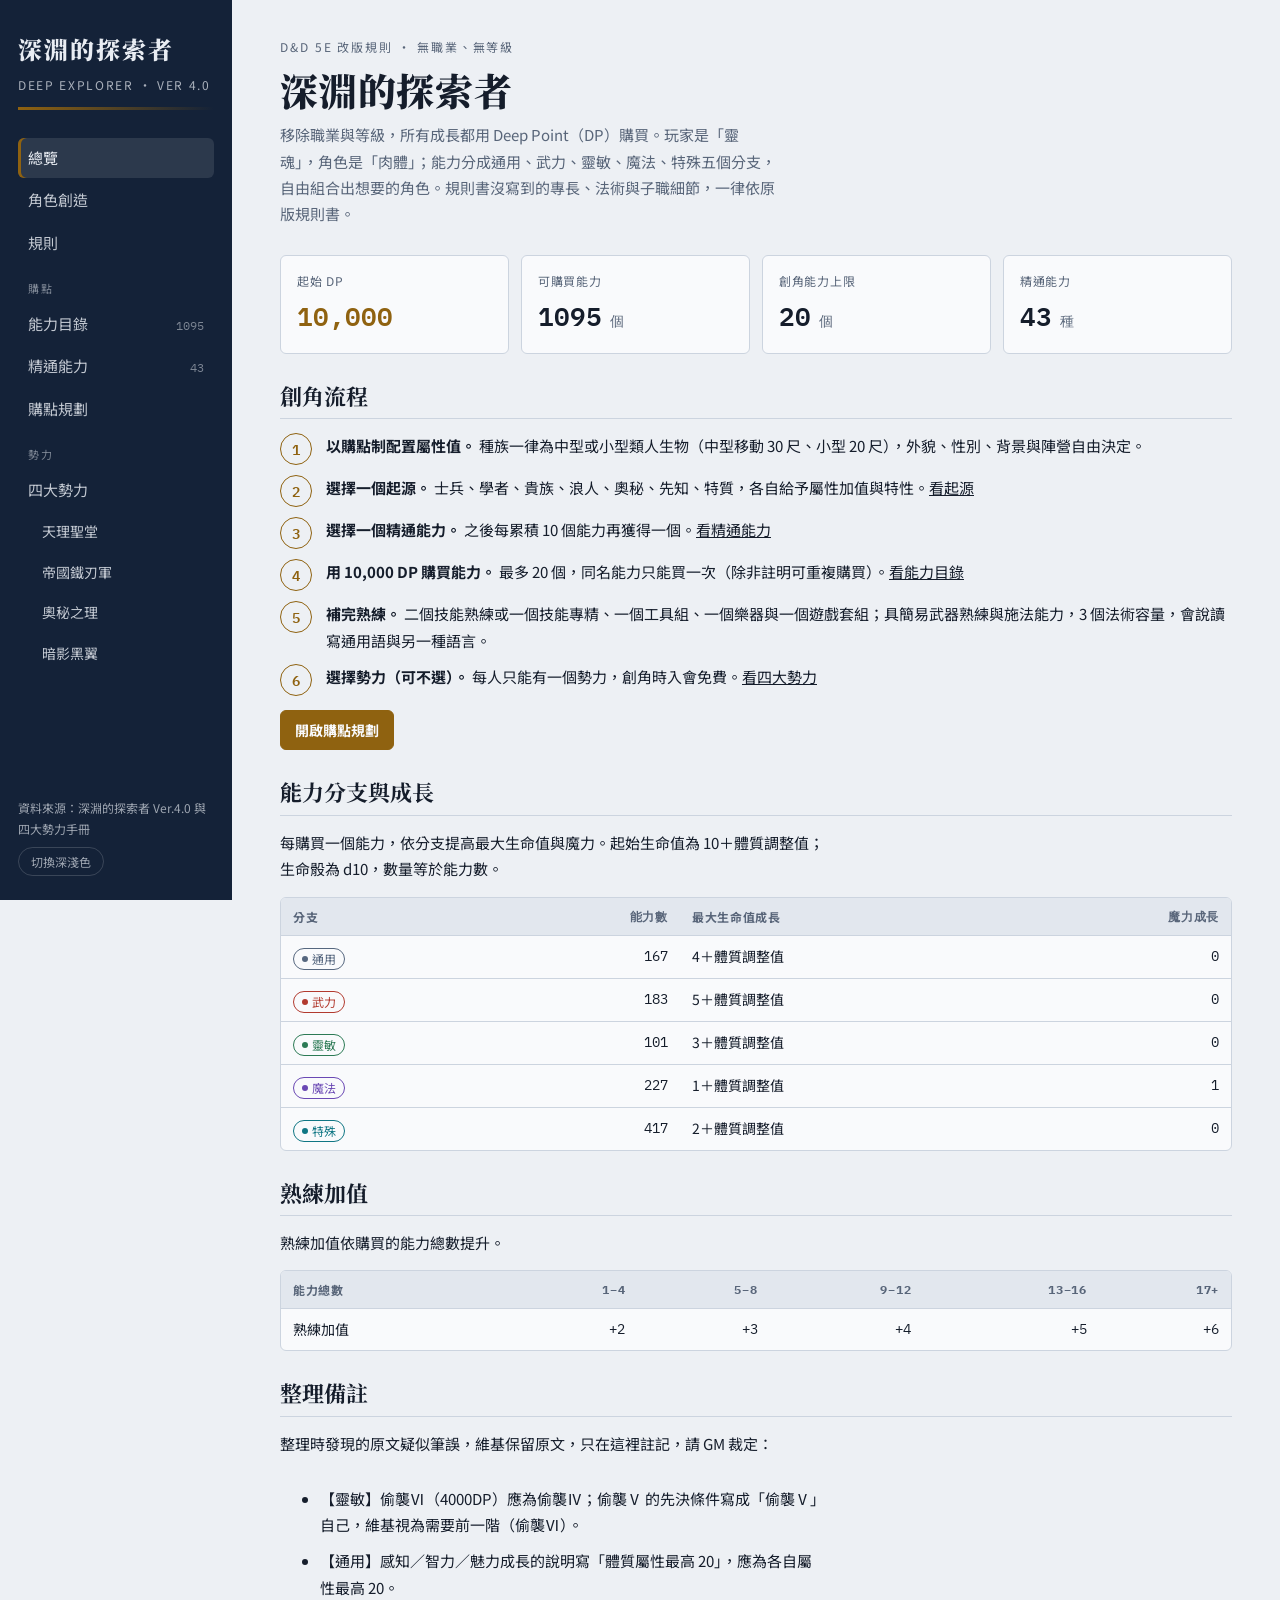
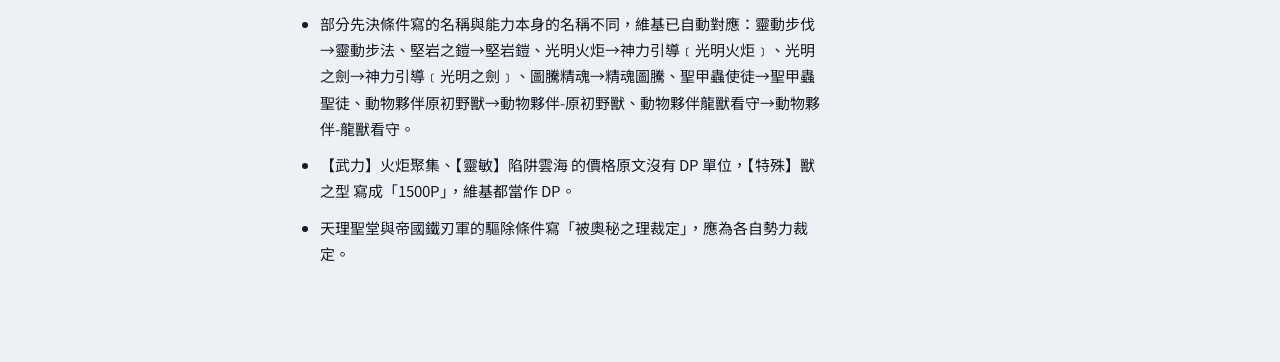
==== commit 4b5161d3: "Import remaining magic and special abilities from the full rulebook PDF The Drive text export stoppe" ====
--- a/index.html
+++ b/index.html
@@ -447,8 +447,8 @@
       </div>
 
       <div class="notice" id="missing-notice">
-        <strong>特殊類能力尚未收錄</strong>
-        <p>主規則書的「特殊類能力」章節目前沒有匯入。其他能力的先決條件引用到的 <span data-stat="stubs"></span> 個特殊能力（例如「氣」「神力引導」）以<span class="chip stub">待補</span>標示，可以看到哪些能力需要它們，但沒有內容與價格。四大勢力的特殊能力已完整收錄。</p>
+        <strong>有能力找不到原文</strong>
+        <p>有 <span data-stat="stubs"></span> 個能力被其他能力列為先決條件，但在規則書中找不到，暫以<span class="chip stub">待補</span>標示。</p>
       </div>
 
       <section class="block">
@@ -492,8 +492,8 @@
         <ul class="prose">
           <li>【靈敏】偷襲Ⅵ（4000DP）應為偷襲Ⅳ；偷襲Ⅴ 的先決條件寫成「偷襲Ⅴ」自己，維基視為需要前一階（偷襲Ⅵ）。</li>
           <li>【通用】感知／智力／魅力成長的說明寫「體質屬性最高 20」，應為各自屬性最高 20。</li>
-          <li>【武力】劍刃滾滾 的先決條件寫「靈動步伐」，維基連到【靈敏】靈動步法；巖龍途 寫「堅岩之鎧」，連到【武力】堅岩鎧。</li>
-          <li>【武力】火炬聚集、【靈敏】陷阱雲海 的價格原文沒有 DP 單位，維基照數字當作 DP。</li>
+          <li>部分先決條件寫的名稱與能力本身的名稱不同，維基已自動對應：靈動步伐→靈動步法、堅岩之鎧→堅岩鎧、光明火炬→神力引導﹝光明火炬﹞、光明之劍→神力引導﹝光明之劍﹞、圖騰精魂→精魂圖騰、聖甲蟲使徒→聖甲蟲聖徒、動物夥伴原初野獸→動物夥伴-原初野獸、動物夥伴龍獸看守→動物夥伴-龍獸看守。</li>
+          <li>【武力】火炬聚集、【靈敏】陷阱雲海 的價格原文沒有 DP 單位，【特殊】獸之型 寫成「1500P」，維基都當作 DP。</li>
           <li>天理聖堂與帝國鐵刃軍的驅除條件寫「被奧秘之理裁定」，應為各自勢力裁定。</li>
         </ul>
       </section>
@@ -732,7 +732,7 @@
 </div>
 <script>
 /* 由 tools/build_data.py 自動產生，請勿手動編輯 */
-window.CORE = {"abilities":[{"id":"m001","b":"通用","n":"屬性豁免(力量/敏捷/體質/智力/感知/魅力)","c":1500,"t":["角色獲得所選的屬性豁免熟練。"]},{"id":"m002","b":"通用","n":"力量成長","c":1500,"rep":1,"t":["角色的屬性值:力量增加 2 點(力量屬性最高 20)"]},{"id":"m003","b":"通用","n":"敏捷成長","c":1500,"rep":1,"t":["角色的屬性值:敏捷增加 2 點(敏捷屬性最高 20)"]},{"id":"m004","b":"通用","n":"體質成長","c":2000,"rep":1,"t":["角色的屬性值:體質增加 2 點(體質屬性最高 20)"]},{"id":"m005","b":"通用","n":"感知成長","c":1500,"rep":1,"t":["角色的屬性值:感知增加 2 點(體質屬性最高 20)"]},{"id":"m006","b":"通用","n":"智力成長","c":1500,"rep":1,"t":["角色的屬性值:智力增加 2 點(體質屬性最高 20)"]},{"id":"m007","b":"通用","n":"魅力成長","c":1500,"rep":1,"t":["角色的屬性值:魅力增加 2 點(體質屬性最高 20)"]},{"id":"m008","b":"通用","n":"XX(技能)熟練","c":500,"t":["角色獲得所選的 XX 技能熟練。"]},{"id":"m009","b":"通用","n":"OO(遊戲套組/樂器)熟練","c":500,"t":["角色獲得所選的 OO 熟練。"]},{"id":"m010","b":"通用","n":"△△(工具組)熟練","c":2000,"t":["角色獲得所選的△△工具組熟練。"]},{"id":"m011","b":"通用","n":"回氣","c":1000,"t":["你擁有有限的充沛精力讓你得以利用於保護自己不受傷害。","在你的回合，你可以使用一個附贈動作以回復等同於 1/2 最大生命值的生命值。一旦你使用此能力，你必須完成長休後才能再使用它。"]},{"id":"m012","b":"通用","n":"動作如潮","c":1000,"t":["在你的回合在你完成原本的主要動作和可能的附贈動作之後，另外再採取一次額外的主要動作。","你必須完成短休後才能再次使用此能力。"]},{"id":"m013","b":"通用","n":"不屈","c":1000,"t":["你可以在你一次失敗的豁免檢定中重骰。若你這麼做，你必須使用新的擲骰結果。","你必須完成短休後才能再次使用此能力。"]},{"id":"m014","b":"通用","n":"戰術思維","c":1500,"t":["你的先攻檢定額外獲得等同於你的智力調整值的加值。"]},{"id":"m015","b":"通用","n":"鼓舞戰吼","c":1500,"req":"具有能力[【通用】回氣]","refs":[{"b":"通用","n":"回氣"}],"need":1,"t":["你學會如何激勵你的盟友們戰勝他們過去的傷害。","當你使用你的回氣能力，你可以選取最多三個距離你 60 尺內的友方的生物。只要他們可以看見或聽見你，他們將各自獲得你魅力調整值五倍的[臨時生命值]。"]},{"id":"m016","b":"通用","n":"強攻戰吼","c":1000,"req":"具有能力[【通用】回氣]","refs":[{"b":"通用","n":"回氣"}],"need":1,"t":["你學會如何激勵你的盟友們去攻擊敵人。","當你使用你的回氣能力，你可以選取三個距離你 60 尺內的友方的生物。只要它可以看見或聽見你，該生物就能夠以它的反應進行一次近戰、遠程武器攻擊或魔法攻擊。"]},{"id":"m017","b":"通用","n":"堅壁戰吼","c":1500,"req":"具有能力[【通用】回氣]","refs":[{"b":"通用","n":"回氣"}],"need":1,"t":["你學會如何激勵你的盟友們去防禦敵人的攻擊。","當你使用你的回氣能力，你可以選取三個距離你 60 尺內的友方的生物。只要它可以看見或聽見你，該生物直到下的你下個回合結束前護甲等級(AC)+2。"]},{"id":"m018","b":"通用","n":"威嚇戰吼","c":2000,"req":"具有能力[【通用】回氣]","refs":[{"b":"通用","n":"回氣"}],"need":1,"t":["你學會如何使敵方的意志崩潰。","當你使用你的回氣能力，你可以選取 5 個距離你 60 尺內且的友方的生物。只要它可以看見或聽見你，其需要進行一次 DC=(8+你 2 倍熟練值)的感知豁免，如失敗，直到目標結束回合時期將無法移動及使用反應。"]},{"id":"m019","b":"通用","n":"不屈戰吼","c":1500,"req":"具有能力[【通用】回氣]","refs":[{"b":"通用","n":"回氣"}],"need":1,"t":["你學會如何激勵你的盟友們去對抗未知。","當你使用你的回氣能力，你可以選取三個距離你 60 尺內且的友方的生物。只要它可以看見或聽見你，該生物的下一次的豁免具有優勢。"]},{"id":"m020","b":"通用","n":"巨聲戰吼","c":1000,"t":["當你擁有「戰吼」之名的能力時，可選擇的生物數量增加 2 個。"]},{"id":"m021","b":"通用","n":"自勵戰吼","c":1000,"t":["當你使用「戰吼」之名的能力時，你可以選擇自己。"]},{"id":"m022","b":"通用","n":"宿敵","c":500,"t":["你在對一個特定類別的敵人的研究、追跡、狩獵、和甚至交談上已相當具備充足的經驗。","選取一個宿敵類別：異怪、野獸、天界生物、構裝體、龍、元素、精類、邪魔、巨人、怪獸、泥怪、植物或不死生物。或者，你可以選取二個類人生物種族（像是豺狼人和獸人）作為宿敵。","你在用於追蹤你宿敵的感知（生存）檢定、以及用以回憶關於它們情報的智力檢定中具有優勢。","當你獲得此能力時，若你的宿敵擁有至少一種語言，你也選取學會一種被它們所使用的語言。"]},{"id":"m023","b":"通用","n":"宿敵強化Ⅰ","c":500,"req":"具有能力[【通用】宿敵]","refs":[{"b":"通用","n":"宿敵"}],"need":1,"t":["選取一個宿敵類別：異怪、野獸、天界生物、構裝體、龍、元素、精類、邪魔、巨人、怪獸、泥怪、植物或不死生物。或者，你可以選取二個類人生物種族（像是豺狼人和獸人）作為宿敵。"]},{"id":"m024","b":"通用","n":"宿敵強化Ⅱ","c":500,"req":"具有能力[【通用】宿敵強化Ⅰ]","refs":[{"b":"通用","n":"宿敵強化Ⅰ"}],"need":1,"t":["選取一個宿敵類別：異怪、野獸、天界生物、構裝體、龍、元素、精類、邪魔、巨人、怪獸、泥怪、植物或不死生物。或者，你可以選取二個類人生物種族（像是豺狼人和獸人）作為宿敵。"]},{"id":"m025","b":"通用","n":"宿敵獵手","c":1000,"req":"具有能力[【通用】宿敵]","refs":[{"b":"通用","n":"宿敵"}],"need":1,"t":["每回合一次，攻擊命中你的[宿敵]時，額外造成 1D6 的傷害。"]},{"id":"m026","b":"通用","n":"宿敵迴避","c":1000,"req":"具有能力[【通用】宿敵]","refs":[{"b":"通用","n":"宿敵"}],"need":1,"t":["每回合一次，當你的[宿敵]攻擊命中你時，你能使此次攻擊傷害減少 1D6。"]},{"id":"m027","b":"通用","n":"宿敵屠戮者","c":1500,"req":"具有能力[【通用】宿敵獵手]或[【通用】宿敵迴避]的其中一個","refs":[{"b":"通用","n":"宿敵獵手"},{"b":"通用","n":"宿敵迴避"}],"need":1,"t":["你成為了一名針對你的[宿敵]的無雙獵手。","在你的每個回合一次，你可以將你的感知調整值加到你對你其中一個[宿敵]所進行的攻擊檢定或傷害骰中。你可以選取在擲骰之前或之后使用此能力，但是必須在任何擲骰效果適用之前使用。"]},{"id":"m028","b":"通用","n":"原初意志","c":500,"t":["你可以使用你的動作並消耗 1[魔力]以集中你的意識於你周遭的區域。在 1 分鐘內，你可以感知下列類別的生物是否存在於距離你 1 裡內的區域：異怪、天界生物、龍、元素、精類、邪魔、和不死生物。此能力無法揭露出該生物的位置和數量。"]},{"id":"m029","b":"通用","n":"不知疲倦","c":2000,"t":["以一個動作，你能夠給予自己 1d8 + 你的感知調整值的臨時生命值（最少 1 點）。你能夠使用此能力的次數等於你的體質調整值，已消耗的次數可以通過完成一次長休進行回復。","此外，每當你完成一次短休時，你的力竭等級減少 1（若有）。"]},{"id":"m030","b":"通用","n":"野性感官","c":2000,"t":["你獲得超自然的感官以輔助說明你對抗看不見的生物。當你攻擊一個你看不見的生物時，你並不會因為無法看見它而在你對它進行的攻擊檢定中承受[劣勢]。同時，只要該生物沒有躲藏於你，且你不處於[目盲]或[耳聾]狀態，則你也能察覺到任何距離你 30 尺內[隱形]生物的位置。"]},{"id":"m031","b":"通用","n":"鋼鐵心智","c":500,"req":"具有能力[【靈敏】幽影追蹤者]","refs":[{"b":"靈敏","n":"幽影追蹤者"}],"need":1,"t":["你已磨練出用於抵抗來自於你獵物的精神影響力量的能力。","你獲得感知豁免的熟練。若你已經擁有此熟練，則你可以改為獲得智力豁免或魅力豁免的熟練（由你選取）。"]},{"id":"m032","b":"通用","n":"偵測傳送門","c":2000,"t":["你獲得以魔法感知位面傳輸門存在的主要動作。以一個動作，你偵測出距離你 100 哩內最近的傳輸門的距離以及方位。","一旦你使用此能力，直到你完成一次長休之前你都無法再使用它。"]},{"id":"m033","b":"通用","n":"位面戰士","c":1500,"t":["以一個附贈動作，選取一個距離你 30 尺內且你所能看見的生物。你在該回合下一次攻擊命中該生物時，該攻擊所造成的所有傷害都將變成力場傷害，且該生物將受到來自你的攻擊傷害會額外增加 1d8 的力場傷害。"]},{"id":"m034","b":"通用","n":"位面戰士-位面之力","c":1000,"req":"具有能力[【通用】位面戰士]","refs":[{"b":"通用","n":"位面戰士"}],"need":1,"t":["[位面戰士]所增加 1D8 力場傷害，變為 2D8。"]},{"id":"m035","b":"通用","n":"逃離眾敵","c":2000,"t":["所有對你進行的藉機攻擊將具有劣勢。"]},{"id":"m036","b":"通用","n":"防禦多重攻擊","c":2000,"t":["當一個生物以一次攻擊命中你時，你的護甲等級(AC)將對該生物在該回合中所進行的所有后續攻擊獲得 +4 的加值。"]},{"id":"m037","b":"通用","n":"遠離恐懼","c":500,"t":["你在對抗[恐懼]的豁免檢定中具有優勢。"]},{"id":"m038","b":"通用","n":"逆潮而立","c":1500,"t":["當一個敵對生物對你進行的一次近戰攻擊失手，你可以使用你的反應以強迫該生物對你所選取的另一個生物（除了它自己以外）重複進行一次該攻擊。"]},{"id":"m039","b":"通用","n":"獵者感知","c":1000,"t":["你獲得凝視一個生物並以魔法知悉傷害它最佳的方式的能力。以一個動作，選取一個距離你 60 尺內且你所能看見的生物。你將立刻知道該生物是否擁有任何傷害免疫、抗性、或是易傷，以及它們的種類。若該生物不受預言系魔法影響，則你感知到的結果將會是它不具有任何傷害免疫、抗性和易傷。","你可以使用此能力的次數等同於你的感知調整值（最少 1 次）。你在完成一次長休后回復所有你消耗掉的次數。"]},{"id":"m040","b":"通用","n":"獵者","c":1500,"t":["你可以專注你的憤怒於單一敵人，增加你對它所造成的傷害。以一個附贈動作，你指定一個距離你 60 尺內且你所能看見的生物作為此能力的目標。之後每個回合當你第一次以武器攻擊命中目標時，它將額外受到來自該武器的 1d6 傷害。","你指定另一個不同生物作為目標時此效果提早結束。","你可以使用此能力的次數等同於你的感知調整值（最少 1 次）。你在完成一次長休后回復所有你消耗掉的次數。"]},{"id":"m041","b":"通用","n":"超常防禦","c":1000,"req":"具有能力[【通用】獵者]","refs":[{"b":"通用","n":"獵者"}],"need":1,"t":["你獲得其餘的韌性以抵抗你獵物對你身體和精神所做出的侵襲。","每當被你[獵者]所指定的目標強迫你進行一次豁免檢定時，骰 1D6 並將其加入你的擲骰結果中。"]},{"id":"m042","b":"通用","n":"獵物阻饒","c":1000,"req":"具有能力[【通用】獵者]","refs":[{"b":"通用","n":"獵者"}],"need":1,"t":["你獲得如何使你鎖定獵物不自在的能力。","每當被你[獵者]所指定的目標攻擊時，你可以一個反應使其此回合的所有攻擊命中減少 1D6。","每當被你[獵者]所指定的目標使用法術時，你可以一個反應使其須通過 DC=(8+你的熟練+感知調整值)的感知豁免，否則它的法術將失敗並被浪費。一旦你使用此能力，直到你完成一次短休或長休之前你都無法再使用它。"]},{"id":"m043","b":"通用","n":"殺手反制","c":1000,"req":"具有能力[【通用】獵者]","refs":[{"b":"通用","n":"獵者"}],"need":1,"t":["你獲得在你的獵物嘗試妨害你時展開反擊的能力。","若你被你[獵者]所指定的目標強迫你進行一次豁免檢定，你可以使用你的反應以對該獵物進行一次武器攻擊。你在進行該豁免檢定之前立刻進行此攻擊。若你的攻擊命中，則除了該攻擊原本的效果之外，你的豁免檢定也將自動成功。"]},{"id":"m044","b":"通用","n":"手穩就准","c":1000,"t":["使用一個附贈動作，你在目前回合為你的下一次攻擊將具有優勢。你只能在你本回合還沒有移動的時候使用這個附贈動作，而且在你使用這個附贈動作后，你的速度在目前回合裡歸零。"]},{"id":"m045","b":"通用","n":"盲感","c":1000,"t":["若你能夠聽見，則你能夠察覺到任何距離你 10 尺內躲藏起來或隱形的生物所在的位置。"]},{"id":"m046","b":"通用","n":"可靠才能","c":2500,"t":["每當你進行一個允許你加入你熟練加值的技能檢定，你可以將其 d20 骰出 9 或以下的擲骰結果視為 10。"]},{"id":"m047","b":"通用","n":"幸運一擊","c":3000,"t":["你有着在你需要的時候成功的神奇訣竅。","若你對一個生物的攻擊失手時，你可以將該次攻擊從失手改成命中。或者，若你在一次屬性檢定中失敗，你可以將其 D20 的擲骰結果視作骰出了 20。","一旦你使用此能力，你直到完成一次短休或長休前都不能再使用它。"]},{"id":"m048","b":"通用","n":"專業滲透","c":1000,"t":["你可以為自己創造出可靠的假身分。你必須花費七天的時間和 500 DP 以為該身分編造曆史紀錄、職業、以及人際關系。你無法編造一個屬於他人的身分。舉例來說，你可能會需要取得相應的服裝、介紹信、以及看似官方的證明文檔，來為自己創建一個來自偏遠城市商行成員的身分，並使你得以混入其他富商團體中。","在這之后，若你採用該身分作為偽裝，其他生物將會相信你就是那個人，直到另有明顯證據證明你不是。"]},{"id":"m049","b":"通用","n":"冒充者","c":1500,"req":"具有能力[【通用】專業滲透]","refs":[{"b":"通用","n":"專業滲透"}],"need":1,"t":["你獲得准確模仿其他人說話、書寫、和行為舉止的能力。你必須花費至少三個小時的時間以研究該人物行為中的這三個要素：聆聽他的說話腔調、查看字跡、以及觀察舉止習慣。","你的詭計對尋常觀察者而言難以分辨。若一個謹慎的生物因一些模仿缺陷而開始懷疑，則你在任何你用以避免被察覺所進行魅力（欺瞞）檢定中具有優勢。"]},{"id":"m050","b":"通用","n":"審訊者","c":1500,"t":["你發展出了分辨謊言的天賦。每當你進行一次感知（洞悉）檢定以辨別一個生物是否說謊時，你將 d20 骰出的 7 或更低的擲骰結果視作骰出 8。","你可以使用一個附贈動作以進行一次感知（感知）檢定以發現隱藏的生物或物體，或進行一次智力（調查）檢定以揭示或破譯線索。"]},{"id":"m051","b":"通用","n":"穩定之眼","c":500,"t":["若你移動不超過你移動速度一半的距離，你在同個回合所進行的任何感知（察覺）或智力（調查）檢定中具有優勢。"]},{"id":"m052","b":"通用","n":"精準之眼","c":1000,"t":["你的感知能力機乎不可能被挫敗。","以一個動作，只要你不處於目盲或耳聾狀態，你就可以感知到距離你 30 尺內的幻象的存在、不處於它原本型態的變形者、以及其他用以欺瞞感官的魔法。你能感知到正嘗試欺騙你的效果，但你無法得知它所隱藏的事物或它真正的性質。","你可以使用這個能力的次數等同於你的感知調整值（最少一次），且你在完成一次長休后回復所有你花費掉的次數。"]},{"id":"m053","b":"通用","n":"戰術大師","c":1000,"t":["你能夠以一個附贈動作採取協助動作。此外，當你使用協助動作以援助盟友攻擊一個生物時，若目標可以看見或聽見你，則該攻擊的目標可以在距離你 30 尺內的位置，而非原本的 5 尺內。"]},{"id":"m054","b":"通用","n":"誤導攻擊","c":1000,"t":["你有時可以讓另一個生物代為承受針對你的攻擊。當你被一次攻擊指定為目標，且有一個距離你 5 尺內的生物，則你可以使用你的反應以讓該攻擊改為指定該生物作為目標。"]},{"id":"m055","b":"通用","n":"無甲防禦-剛","c":1000,"t":["當你未穿戴護甲時，你的 AC 等於 10 + 你的敏捷調整值 + 你的體質調整值。你可以使用盾牌而仍獲得這個好處。"]},{"id":"m056","b":"通用","n":"無甲防禦-巧","c":1000,"t":["當你未穿戴護甲時，你的 AC 等於 10 + 你的敏捷調整值 + 你的感知調整值。你可以使用盾牌而仍獲得這個好處。"]},{"id":"m057","b":"通用","n":"險境感知","c":1500,"t":["你獲得一種能查覺到周遭異狀的超常感知能力，讓你在躲避危險時掌握先機。","你在對抗你所能見的效果時所進行的敏捷豁免中具有優勢，像是陷阱和法術。要獲得此好處，你不能處於目盲、耳聾或無力狀態。"]},{"id":"m058","b":"通用","n":"魔法之拳","c":500,"t":["你的徒手攻擊被同時視為魔法攻擊。"]},{"id":"m059","b":"通用","n":"心頭滅卻","c":1000,"t":["你可以使用一個動作以結束一個讓你被魅惑或[恐懼]的效果。"]},{"id":"m060","b":"通用","n":"百病不侵","c":3000,"t":["你免疫於疾病和毒素傷害（包含中毒狀態）。"]},{"id":"m061","b":"通用","n":"劍聖之途","c":1500,"req":"具有能力[【武力】武藝]","refs":[{"b":"武力","n":"武藝"}],"need":1,"t":["你特殊的武術訓練讓精通於你特定武器的使用。你獲得下列好處。","• 劍聖武器. 選擇二種武器作為你的劍聖武器：一種近戰武器和一種遠程武器。這些武器可以是任何沒有重型或特殊屬性的簡易或軍用武器，包括長弓也是可選選項之一。若你尚未熟練於這些武器，則你獲得它們的熟練。","• 靈巧格檔. 若你在你的回合以攻擊動作的一部份進行了一次徒手攻擊，且你正持握一把劍聖武器，則若該武器是一把近戰武器，你將可以用它來保護自己。當該武器在你中且你未陷入無力狀態，你的 AC 獲得+2 加值直到你的下個回合開始。","• 劍聖神射.你可以在你的回合使用一個附贈動作讓你通過劍聖武器所進行遠程攻擊變得更加致命。當你這麼做時，任何被你以劍聖武器所進行的遠程攻擊命中的目標將會受到額外的 1d4 該武器傷害類型的傷害。你保留這個好處直到該回合結束。"]},{"id":"m062","b":"通用","n":"劍聖武器增加","c":500,"req":"具有能力[【通用】劍聖之途]","refs":[{"b":"通用","n":"劍聖之途"}],"need":1,"rep":1,"t":["你的劍聖武器數目增加 2。"]},{"id":"m063","b":"通用","n":"人劍合一","c":1000,"req":"具有能力[【通用】劍聖之途]及[【特殊】氣]","refs":[{"b":"通用","n":"劍聖之途"},{"b":"特殊","n":"氣"}],"need":2,"t":["你將你的氣延展至你的劍聖武器中，賦予你下列好處。","• 魔法劍聖武器. 在克服對非魔法攻擊和傷害的抗性和免疫能力時，你以劍聖武器所進行的攻擊被視作魔法攻擊。","• 機敏打擊. 當你以劍聖武器命中一個目標時，你可以消耗 1 點氣以讓該武器對目標造成等同於你武藝骰的額外傷害。你只能在你的每個回合使用這個能力一次。"]},{"id":"m064","b":"通用","n":"心靈防禦","c":3000,"t":["你對心靈傷害獲得抗性。此外，你在對抗魅惑或[恐懼]的豁免檢定上獲得優勢。"]},{"id":"m065","b":"通用","n":"強效治療","c":1500,"t":["奔馳於你體內的神聖能量可以強化治療法術。","每當你或一個距離你 5 尺內的盟友擲骰決定一個法術所回復的生命值數值時，只要你並非處於無力狀態，你就可以消耗 1[魔力]以重骰任意數量的這些骰子一次。你每個回合只能使用此能力一次。"]},{"id":"m066","b":"通用","n":"超凡之翼","c":2000,"t":["你可以使用一個附贈動作以從你背后展現出一對靈體翅膀。當這對翅膀存在時，你擁有 30 尺的飛行速度。這對翅膀會持續存1 分鐘或直到你陷入無力狀態、死亡、或你以一個附贈動作解消它們。","你為你神聖魔法能力所選擇的傾向，將會決定這對靈體翅膀的外觀：善良或守序則為鷹翼、邪惡或混亂則為蝙蝠翅膀、中立則為蜻蜓翅膀。","你可以使用這個能力的次數等同於你的感知調整值（最少一次），且你在完成一次長休后回復所有你花費掉的次數。"]},{"id":"m067","b":"通用","n":"神秘療愈","c":2500,"t":["你獲得為幫助他人克服嚴重傷勢的能力。","當 5 尺內的一名生物(不包含自己)只剩下少於一半的生命值時，以一個動作，你可以為周圍 5 尺內的所有友方生物(不包含自己)回復你生命值最大值一半的生命值。","一旦你使用此能力，直到你完成一次長休前都不能再使用它。"]},{"id":"m068","b":"通用","n":"龍之血脈","c":2500,"t":["選擇下面一個龍種作為你的龍族血統:","龍種傷害種類","黑龍酸蝕","藍龍閃電","黃銅龍火焰","青銅龍閃電","赤桐龍酸蝕","金龍火焰","綠龍毒素","紅龍火焰","銀龍冰冷","白龍冰冷","每當你在與龍族交互時進行魅力檢定，若你的熟練加值能適用於該檢定，你的熟練加值變為二倍。","你龍族血統的物理特徵開始浮現。你的生命值最大值增加 1 點，且每當你在習得能力時都會再增加 1 點。","你一部份的肌膚將會被輕薄、龍族般的光滑鱗片給覆蓋。當你未穿戴護甲時，你的 AC 等於 13 + 你的敏捷調整值。","你指尖長出可伸縮的爪子。這對爪子是你可以用來進行徒手打擊的天生武器。如果你用它們命中目標，你造成等同於 1d4 + 你的力量調整值的揮砍傷害，而非原本徒手打擊的鈍擊傷害。"]},{"id":"m069","b":"通用","n":"終焉之眼","c":1000,"req":"具有能力[【特殊】終焉之力]","refs":[{"b":"特殊","n":"終焉之力"}],"need":1,"t":["你具有 120 尺範圍的黑暗視覺。"]},{"id":"m070","b":"通用","n":"神力引導﹝驅散不死﹞","c":500,"req":"具有能力[【特殊】神力引導]","refs":[{"b":"特殊","n":"神力引導"}],"need":1,"t":["以一個動作並消耗一個神力引導使用次數，你展現你的聖徽並說出斥責不死生物的禱詞。每個距離你 30 尺內且可以看見或聽見你的不死生物必須進行一次感知豁免。若該生物豁免失敗，則它將被驅散長達 1 分鐘或直到它受到傷害。","一個被驅散的不死生物必須用它的回合嘗試盡可能的遠離你，且它無法自願的移動到距離你 30 尺內的空間。它無法採取反應。它的動作只能使用疾走動作或嘗試掙脫阻止它移動的效果。若它無法移動，則該生物將使用閃避動作。"]},{"id":"m071","b":"通用","n":"摧毀不死","c":2000,"req":"具有能力[【通用】神力引導﹝驅散不死﹞]","refs":[{"b":"通用","n":"神力引導﹝驅散不死﹞"}],"need":1,"t":["當一個不死生物在對抗你驅散不死能力的豁免檢定中失敗，該生物將立即被摧毀。"]},{"id":"m072","b":"通用","n":"神力引導﹝知識之井﹞","c":1500,"req":"具有能力[【特殊】]神力引導]","refs":[{"b":"特殊","n":"神力引導"}],"need":1,"t":["你可以使用你的神力引導以進入知識的神聖之井。以一個動作消耗一個神力引導，你選擇一項技能或工具。在 10 分鐘內，你將熟練於所選的技能或工具。"]},{"id":"m073","b":"通用","n":"知識祝福","c":1000,"req":"具有能力[【通用】神力引導﹝知識之井﹞]","refs":[{"b":"通用","n":"神力引導﹝知識之井﹞"}],"need":1,"t":["你也變得熟練於二個從下列選項中自選的技能：奧秘、歷史、自然或宗教。你的熟練加值在使用這些技能所進行的任何屬性檢定中變為兩倍。"]},{"id":"m074","b":"通用","n":"神力引導﹝雷電狂怒﹞","c":1500,"req":"具有能力[【特殊】神力引導]","refs":[{"b":"特殊","n":"神力引導"}],"need":1,"t":["你可以使用你的神力引導以施加不受控的凶猛暴風之力。","當你擲骰決定閃電或雷鳴傷害時，你可以使用你的神力引導，不擲骰而改為直接造成最大傷害。"]},{"id":"m075","b":"通用","n":"雷電猛擊","c":1500,"req":"具有能力[【通用】神力引導﹝雷電狂怒﹞]","refs":[{"b":"通用","n":"神力引導﹝雷電狂怒﹞"}],"need":1,"t":["一回合一次，當你對一個體型為大型或更小的生物造成閃電或雷鳴傷害時，你也可以將它推離你最多 10 尺距離。"]},{"id":"m076","b":"通用","n":"黑夜明目","c":3000,"req":"具有能力[【特殊】神力引導﹝暮光聖域﹞]","refs":[{"b":"特殊","n":"神力引導﹝暮光聖域﹞"}],"need":1,"t":["你的雙眼可以洞穿最深沉的黑暗。","你獲得 300 尺的黑暗視覺，而你的視力在微光光照下視為等同於明亮光照，而在黑暗中則視為等同於微光光照。","以一個主要動作，你可以用魔法將黑暗視覺分享給你 10 尺內最多等同於你感知調整值數量（最少 1 名生物）的可見自願生物。共享的黑暗視覺持續 1 小時。一旦如此做，直到你完成一次長休或消耗 1[魔力]，你無法再次分享此特性。"]},{"id":"m077","b":"通用","n":"驚覺賜福","c":1500,"req":"具有能力[【特殊】神力引導﹝暮光聖域﹞]","refs":[{"b":"特殊","n":"神力引導﹝暮光聖域﹞"}],"need":1,"t":["夜晚教會了你時刻保持警惕。你能用一個主要動作觸碰一個生物（包括你自己），並賦予該生物下次先攻檢定優勢。此增益在該生物骰先攻檢定或你再次使用此特性后立刻結束。","你可以使用這個能力的次數等同於你的感知調整值（最少一次），且你在完成一次長休后回復所有你花費掉的次數。"]},{"id":"m078","b":"通用","n":"神聖感知","c":1500,"t":["強大的邪惡對你來說就像是令人作嘔的臭氣，而強大的善良在你的耳中就如同仙樂般鳴響。以一個主要動作，你可以擴張你的意識以偵測這類力量。直到你的下個回合結束前，你知曉任何距離你 60 尺內，且未處於全掩護的天界生物、邪魔、或不死生物的位置。你知曉被你感知到的存在的種類（天界生物、邪魔、或不死生物），但無法知曉它的身分（例如吸血鬼伯爵，斯特拉德·馮·扎洛維奇）。在同樣的範圍內，你也可以偵測到任何被像是聖居法術給祝聖或褻瀆的場所或物體。","你可以使用這個能力的次數等同於 1 + 你的魅力調整值。當你完成一次長休，你回復所有你花費掉的次數。"]},{"id":"m079","b":"通用","n":"不屈之魂","c":2000,"req":"具有能力[【特殊】神力引導﹝捍衛挑戰﹞]","refs":[{"b":"特殊","n":"神力引導﹝捍衛挑戰﹞"}],"need":1,"t":["你在用於避免麻痺或震懾的豁免檢定中具有優勢。"]},{"id":"m080","b":"通用","n":"荒野形態","c":1500,"t":["你可以使用你的主要動作變成一個你曾經見過大型(含)以下野獸的型態。你可以使用這個能力二次。你在完成一次短休或長休后回復所有你花費掉的次數。","你可以保持野獸型態長達等同於你熟練值二倍的小時數。你接着將回復你原本的型態，除非你再花費此能力的一個次數。你可以通過在你的回合使用一個附贈動作以提早回復你原本的型態。你將在你陷入昏迷、生命值歸零、或死亡時自動回復原本的型態。","當你變形后，適用以下規則：","• 你的游戲數據被該野獸的數據給取代，但你保留你的陣營、個性，和智力、感知、和魅力值。你同時也保留你的所有技能和豁免熟練，並額外獲得該生物所具有的熟練。若該生物具有與你相同的熟練項，且它數據數據中列出的加值比你的還要高，則你使用該生物的加值取代你自己的。若該生物具有任何傳奇動作或巢穴動作，你不能使用它們。","• 當你變形時，你取用該野獸的生命值和生命骰。當你回復你原本的型態時，你將取回你變形之前的生命值。若你是因為生命值歸零而回復原本型態，則任何溢出傷害都將被帶到你原本的型態，扣減你原本的生命值。舉例來說，若你在處於動物型態時受到 10 點傷害，且只剩下 1 點生命值，你將回復原本的型態並承受 9 點傷害。只要這個溢出傷害沒有讓你原本型態的生命值歸零，你就不會被擊倒昏迷。","• 你不能施放法術，且你說話或採取任何需要雙手的動作的能力將受限於你的野獸型態。然而，變形並不會中斷你對已施放法術的專注，也不會讓你無法採取你已經施放法術所提供的動作，像是召雷術。","• 你保留任何來自你職業、種族、或其他來源的能力，且若新型態物理上有能力這麼做，你就能夠使用它們。然而，你無法使用你的特殊感官，像是黑暗視覺，除非你的新型態也具有該感官。","• 你選擇你的裝備是會掉在地上、融入新型態、或是被新型態穿戴。被穿戴的裝備將正常生效，但 DM 將根據該生物的體型和形狀以決定新型態是否可以正常穿戴你的每個裝備。你的裝備並不會改變形狀或尺寸以符合你的新形態，且任何新型態無法穿戴的裝備將會掉在地上或融入新型態。直到你解除該型態前，融入新型態的裝備將不會產生任何效果。","• 根據變形野獸的挑戰等級不同你需要花費更多的荒野形態變形次數來變身。","◦ 挑戰等級 0~5 一次。","◦ 挑戰等級 6~10 兩次。","◦ 挑戰等級 11~15 三次。","◦ 挑戰等級 15~20 四次。","◦ 挑戰等級 21 以上五次。"]},{"id":"m081","b":"通用","n":"荒野共鳴","c":1000,"req":"具有能力[【通用】荒野形態]","refs":[{"b":"通用","n":"荒野形態"}],"need":1,"rep":1,"t":["你使用荒野形態能力的次數增加 1 次。"]},{"id":"m082","b":"通用","n":"戰鬥荒野形態","c":1500,"req":"具有能力[【通用】荒野形態]","refs":[{"b":"通用","n":"荒野形態"}],"need":1,"t":["你獲得在你的回合以一個附贈動作，而非一個動作來使用荒野形態的變形能力。","當你通過荒野型態而處於變形狀態時，你可以使用一個附贈動作以消耗[魔力]，回復等同於被消耗[魔力] d12 點的生命值。"]},{"id":"m083","b":"通用","n":"自然之護","c":3500,"t":["你將不會被元素或精類生物給魅惑或[恐懼]，且你將免疫於疾病和毒素傷害（包含中毒狀態）。"]},{"id":"m084","b":"通用","n":"吟遊激勵","c":1500,"t":["你可以用振奮人心的言詞或音樂來激勵其他生物。在你的回合中使用一個附贈動作來選擇一個除你之外，距離你 60 尺內且可以聽見你的生物，該生物獲得一個吟游激勵骰 d6。","在接下來的 10 分鐘內，該生物可以骰這顆激勵骰，並將骰出來的數字加到它所進行的一次屬性檢定、攻擊檢定、或豁免檢定中。該生物可以在骰 d20 之后才決定是否使用使用吟游激勵骰，但必須在 DM 宣布該檢定結果之前使用。一旦吟游激勵骰被使用，它就消失。且一個生物同時只能擁有一顆吟游激勵骰。","你可以使用這個能力的次數等同於你的魅力調整值+你的熟練值。你在完成一次長休后回復所有你花費掉的次數。"]},{"id":"m085","b":"通用","n":"吟遊激勵強化","c":2000,"req":"具有能力[【通用】吟遊激勵]","refs":[{"b":"通用","n":"吟遊激勵"}],"need":1,"t":["吟游激勵骰由 d6→d8。"]},{"id":"m086","b":"通用","n":"吟遊激勵強化Ⅱ","c":3000,"req":"具有能力[【通用】吟遊激勵強化]","refs":[{"b":"通用","n":"吟遊激勵強化"}],"need":1,"t":["吟游激勵骰由 d8→d12。"]},{"id":"m087","b":"通用","n":"紓壓曲","c":1500,"t":["你可以在短休期間利用安撫人心的音樂或演說來使你受傷的隊友回復活力。若你或任何可以聽見你表演的生物在短休結束時借由消耗生命骰回復生命值，則每顆生命骰將為生物額外回復的 1d8 生命值。"]},{"id":"m088","b":"通用","n":"紓壓曲-續曲","c":2500,"req":"具有能力[【通用】紓壓曲]","refs":[{"b":"通用","n":"紓壓曲"}],"need":1,"t":["你的紓壓曲額外回復的生命值由 1d8→1d12。"]},{"id":"m089","b":"通用","n":"激勵涌泉","c":3500,"req":"具有能力[【通用】吟遊激勵]","refs":[{"b":"通用","n":"吟遊激勵"}],"need":1,"t":["你在完成一次短休或長休后都會回復所有你在吟游激勵骰花費掉的次數。"]},{"id":"m090","b":"通用","n":"反制迷惑","c":2500,"t":["你獲得使用音樂或言語的力量來干擾會影響心靈效果的能力。","以一個動作，你可以開始一段持續到你下個回合結束的表演。在這段期間，你和任何與你距離 30 尺內的友善生物在對抗[恐懼]或魅惑的豁免檢定中獲得優勢。只有能聽見你的生物可以獲得此效果。這段表演將在你陷入無力、無法發出聲音、或是你自願停止（不需要動作）時提早結束。在表演期將你皆無法使用動作、附贈動作、反應。"]},{"id":"m091","b":"通用","n":"擾神之詞","c":1500,"req":"具有能力[【通用】吟遊激勵]","refs":[{"b":"通用","n":"吟遊激勵"}],"need":1,"t":["你可以編造一些帶有魔力的話語，擾亂一個生物的心神，使其自我懷疑。","消耗一個附贈動作，你可以消耗一個吟游激勵骰，選擇一個你視野中的距你 60 尺以內的生物。擲出吟游激勵骰，在你的下一個回合開始前，該生物的下一次豁免檢定將會減去這個激勵骰所投出的值。"]},{"id":"m092","b":"通用","n":"不竭鼓舞","c":1500,"req":"具有能力[【通用】吟遊激勵]","refs":[{"b":"通用","n":"吟遊激勵"}],"need":1,"t":["你的激勵言語是如此的具有感染力，以至於被鼓舞的人感受到他們必須要，不行也得行地做到成功。","當一個生物使用了你的吟游激勵骰用於攻擊骰、屬性檢定或豁免檢定后仍然失敗，其可以保留這個吟游激勵骰。"]},{"id":"m093","b":"通用","n":"成功學說","c":1500,"req":"具有能力[【通用】吟遊激勵]","refs":[{"b":"通用","n":"吟遊激勵"}],"need":1,"t":["當你成功激勵了他人之后，你那雄辯言辭的力量會散播開去。","當一個距離你 60 尺內的生物使用了你的吟游激勵骰增益了一次攻擊骰，屬性檢定或者豁免檢定並且成功之后，你可以用你的反應去借此鼓勵另一個（除了你之外的）能聽見你的生物了，其獲得一個吟游激勵骰，並且你不會消耗已有的吟游激勵骰。","你可以使用該能力的次數等於你的魅力調整值（最少為 1），在長休后回復該能力被消耗的所有使用次數。"]},{"id":"m094","b":"通用","n":"醉人演出","c":1500,"t":["你可以在你的表演中注入魅惑人心的精類魔法。","若你持續表演至少 1 分鐘，你可以嘗試通過歌唱、朗誦詩歌、或跳舞來驚艷你的聽眾。在表演結束時，選擇距離你 60 尺內完整觀看或聆聽了你表演的任意數量個類人生物，數量最多等同於你的魅力調整值（最少為 1）。每個目標必須成功通過一次對抗你法術豁免 DC 的感知豁免，否則將被你魅惑。當因為這個方式被魅惑，目標將視你為偶像，熱烈地和任何人談論關於你的事，並阻撓任何反對你的人。除非它原本就傾向為你而戰，否則它會避免暴力手段。作用於一個目標上的此效果會在 1 小時后結束，或在它受到任何傷害、你攻擊它、或它目擊你攻擊或傷害了他的任何盟友時提早結束。","若目標成功通過豁免檢定，目標並不會察覺到你曾嘗試魅惑它。","一旦你使用此能力，直到你完成一次短休或長休之前你都不能再使用它。"]},{"id":"m095","b":"通用","n":"絕代技藝","c":1500,"req":"具有能力[【通用】吟遊激勵]","refs":[{"b":"通用","n":"吟遊激勵"}],"need":1,"t":["當你進行一次屬性檢定時，你可以消耗一次你吟游激勵的使用次數。骰一顆吟游激勵骰，並將骰出來的數字加入該屬性檢定的擲骰結果中。你可以選擇在你為該屬性檢定擲骰后，但 DM 宣布你成功與否之前使用此能力。"]},{"id":"m096","b":"通用","n":"駭人言詞","c":2000,"t":["你學會將能夠引發恐慌的陰險魔法注入看似無害的言詞中。","若你和一個類人生物單獨談話至少 1 分鐘，你可以嘗試在它心中埋下偏執和妄想。在對話結束時，目標必須以劣勢成功通過一次對抗你法術豁免 DC 的感知豁免，否則因你或你所選擇的另一個生物陷入[恐懼]。目標將因為這個方式而陷入[恐懼]長達 1 小時，或直到它被攻擊或傷害、或直到它目擊它的盟友被攻擊或傷害。","若目標成功通過豁免檢定，目標並不會察覺到你曾嘗試[恐懼]它。","一旦你使用此能力，直到你完成一次短休或長休之前你都不能再使用它。"]},{"id":"m097","b":"通用","n":"陰影學識","c":2000,"t":["你獲得將黑暗魔法編入你言詞，引發出一個生物最懼怕事物的能力。","以一個主要動作，你用魔法低語一段詞句，且只有一個距離你 30 尺內的生物可以聽見。目標必須進行一次對抗你法術豁免 DC 的感知豁免。若它與你之間沒有共通的語言或它無法聽見你，則它將自動通過該豁免檢定。若豁免成功，你的低語聽起來將像是一陣不知所雲的呢喃，且沒有任何效果。","若豁免失敗，目標將在接下來 8 小時內被你魅惑，或直到你或你的盟友攻擊它、傷害它、或強迫它進行一次豁免檢定。它將把這段低語解讀成一段對它最不堪秘密的描述。你不會獲得任何對該秘密的情報，但目標會深信你已經知道該秘密。","被魅惑的生物將因為懼怕你揭露它的秘密而服從你的命令。它不會為你冒險賭上自己的性命或為你而戰，除非它原本就傾向會這麼做。它會為你提供只提供給親密朋友的幫助和禮物。","當這個效果結束，該生物不會理解它為什麼如此懼怕你。","一旦你使用此能力，直到你完成一次長休之前你都不能再使用它。"]},{"id":"m098","b":"通用","n":"天族韌性","c":3500,"t":["每當你完成一次短休或長休時，你將獲得臨時生命值。這些臨時生命值等同於你的能力數目 + 你的魅力調整值。此外，在短休或長休結束時選擇最多五個你所能看見的生物。這些生物將各自獲得等同於你能力數目的一半 + 你的魅力調整值的臨時生命值。"]},{"id":"m099","b":"通用","n":"海洋餽贈","c":1500,"t":["你游泳速度為 40 尺，且可以在水下呼吸。"]},{"id":"m100","b":"通用","n":"黑暗者賜福","c":1500,"t":["當你將一個敵對生物的生命值歸零時，你獲得等同於你魅力調整值 + 你的能力數目的臨時生命值（最少為 1）。"]},{"id":"m101","b":"通用","n":"黑暗者的強運","c":1500,"t":["當你進行一次屬性檢定或豁免檢定時，你可以使用此能力以將一顆 d10 加入你的擲骰結果中。你可以在看見一開始的擲骰結果之后，但任何檢定效果發生之前使用此能力。","一旦你使用此能力，直到你完成一次短休或長休之前你都不能再使用它。"]},{"id":"m102","b":"通用","n":"喚醒心靈","c":1500,"t":["你的異界知識賦予了你接觸其他生物心靈的能力。","你可以對距離你 30 尺內且你所能看見的一個生物通過心靈感應交談。你不需要與該生物有共通的語言，就能使它理解你通過心靈感應所傳達的話語，但該生物必須至少理解一種語言。"]},{"id":"m103","b":"通用","n":"熵光防護","c":2000,"t":["你學會用魔法從攻擊中守護自己，並將敵人失手的打擊轉變成你自己的好運。","當一個生物對你進行一次攻擊檢定時，你可以使用你的反應以讓該檢定承受劣勢。若該攻擊失手，則直到你的下個回合結束前，你下一次對該生物進行的攻擊檢定將獲得優勢。","一旦你使用此能力，直到你完成一次短休或長休之前你都不能再使用它。"]},{"id":"m104","b":"通用","n":"墳塚之觸","c":2000,"req":"具有能力[【特殊】顫慄型態]","refs":[{"b":"特殊","n":"顫慄型態"}],"need":1,"t":["死靈之力對你的身體和魔法產生了深遠的影響。","你的回合每回合一次，當你用攻擊檢定命中一個生物並對該生物投擲傷害骰時，你可以將傷害類型替換為 [闇蝕傷害]。當你為顫慄型態時，你可以在確定目標受到該[闇蝕傷害]的數值時，額外投擲一枚[闇蝕傷害]骰。"]},{"id":"m105","b":"通用","n":"月之儀態","c":1000,"t":["你不再需要睡眠，且無法被任何方式強迫入睡。若要獲得長休的好處，你必須消耗完整 8 小時進行輕省活動，像是閱讀你的魔法書和放哨。"]},{"id":"m106","b":"通用","n":"巫者目光","c":1500,"t":["當任何變形者或被幻術系或變化系法術隱藏的生物距離你 30 尺內並處於你視線範圍內，你可以看見該生物的真實型態。"]},{"id":"m107","b":"通用","n":"迷人引響力","c":1500,"t":["你獲得對欺瞞和說服的技能熟練。","你在欺瞞和說服的技能的檢定上具有優勢。"]},{"id":"m108","b":"通用","n":"地城探索者","c":2000,"t":["警戒於大多地城中會發現的隱藏陷阱和密門，你獲得下列好處：","• 你在搜索密門時所進行的感知（察覺）和智力（調查）檢定中有優勢。","• 你在躲避或抵抗陷阱時的豁免檢定中有優勢。","• 對於陷阱所造成的傷害具有抗性。","• 以快速步速旅行並不會對你的被動感知（察覺）數值造成原本的-5 減值。"]},{"id":"m109","b":"通用","n":"幸運","c":3000,"t":["你的離奇運氣讓你可以在最危險的時刻化險為夷。","你獲得 3 點幸運點。當你進行攻擊檢定、屬性檢定、或豁免檢定時，你可以花費一點幸運點以再骰一顆額外的 d20。你可以選擇在你擲骰之后，但決定結果之前才花費幸運點。你選擇要使用哪一顆 d20 以用在該攻擊檢定、屬性檢定、或豁免檢定。","你也可以在一次對你的攻擊檢定被進行時選擇花費一點幸運點。骰一顆 d20，然后選擇該次攻擊要使用攻擊者還是你的骰子。如果有超過一個生物花費幸運點以影響一次擲骰的結果，則幸運點將彼此抵消；不需要擲任何額外的骰子。","你在完成一次長休后回復所有你花費掉的幸運點。"]},{"id":"m110","b":"通用","n":"慷慨及運","c":1000,"req":"具有能力[【通用】幸運]","refs":[{"b":"通用","n":"幸運"}],"need":1,"t":["當一個與你距離 30 尺內，你能看見的隊友在攻擊檢定、能力檢定、或豁免檢定失敗時，你可以使用你的反應並消耗 1 點幸運點，來讓該隊友重新擲骰。該隊友必須使用新的擲骰結果。","當你使用這個能力，直到你的下個回合結束之前，你都不能使用你的［幸運］能力。"]},{"id":"m111","b":"通用","n":"醫療師","c":1500,"t":["你是名嫻熟的醫者，能夠快速地治療傷口並讓隊友們重返戰場。你獲得下列好處：","• 當你使用醫療工具組穩定瀕死生物的傷勢時，該生物同時回復 1 點生命值。","• 以一個動作，你可以消耗醫療工具組的一次使用額度照顧一個非瀕死的生物，並回復他 [1d6+4+等同該生物最大生命骰數量]的生命值。直到完成短休或長休之前，該生物都不能再通過此能力回復生命值。"]},{"id":"m112","b":"通用","n":"運動健將","c":2000,"t":["你曾經曆的大量肉體訓練，讓你獲得下列好處：","• 當你伏地時，起身只需要花費 5 尺移動速度。","• 攀爬不會消耗額外的移動速度。","• 你只需要徒步移動 5 尺就可以進行跳高和跳遠，而非原本的 10 尺。"]},{"id":"m113","b":"通用","n":"敏思強記","c":1500,"t":["你擁有着能以不可思議的精確度牢牢追蹤時間、方位、以及細節的大腦。你獲得下列好處：","• 你永遠知道哪個方位是北方。","• 你永遠知道距離下一次日出或日落還剩下幾個小時。","• 你可以精准回憶起過去一個月內你曾聽到或看到的任何事物。"]},{"id":"m114","b":"通用","n":"敏銳觀察","c":2000,"t":["你能夠迅速注意周遭環境的細節，你獲得下列好處：","• 若你可以在一個生物正以你理解的語言說話時看見它的嘴巴，你就可以通過讀唇語來理解目標正在說什麼。","• 你的被動感知（察覺）和被動智力（調查）獲得+5 加值。"]},{"id":"m115","b":"通用","n":"激勵統御","c":2500,"t":["你可以花費 10 分鐘來激勵你的同伴，鼓舞他們對戰鬥的信心。","若你這麼做，選擇 30 尺內最多 6 個可以看到或聽到你且理解你的友方生物（可以包括你自己）。每個生物可以獲得等同你的能力數加上你的魅力調整值的臨時生命值。直到完成短休或長休之前，受影響的生物都不能再通過此能力獲得臨時生命值。"]},{"id":"m116","b":"通用","n":"警覺","c":2000,"t":["經常對危機保持警惕，讓你獲得下列好處：","• 你的先攻獲得+5 加值。","• 當你意識清醒時不會被突襲。","• 其他生物對你進行的攻擊檢定並不會因為你看不到它而獲得優勢。"]},{"id":"m117","b":"通用","n":"機械僕從","c":2500,"t":["工藝的研究和精通讓你得以製造一個[機械僕從]。這個[機械僕從]是構裝體，且會毫不猶豫地服從你的命令，並在戰鬥中保護你。你一次只能有一個[機械僕從]。","選擇一個挑戰等級為 3(含)以下中型或大型野獸。這個[機械僕從]將使用該野獸的遊戲數據，且只要它的外型符合其遊戲數據，則它的外貌將由你自由決定。除此之外，它具有下列的調整：","• 它的生物類型為構裝體，而非野獸。","• 它的挑戰等級為你能力數。","• 它的最大生命值為 25+你能力數的五倍。","• 它的生命骰為 D10。","• 它的生命骰數目為你能力數。","• 它的 AC 變為 10+你的熟練值+你的智力調整值。","• 它不會被魅惑。","• 它沒有[魔力]。","• 它免疫於毒素傷害和中毒狀態。","• 若它原本沒有的話，它將獲得 60 尺範圍的黑暗視覺。","• 它理解你在創造它時所知道的所有語言，但它並不會說。","• 它的攻擊為魔法攻擊。","• 若你成為一次近戰攻擊的目標，且此[機械僕從]距離攻擊者 5 尺內，則你可以使用你的反應以命令[機械僕從]，指示它使用它的反應對該攻擊者進行一次近戰攻擊。","• 你可以一個動作命令它發動一次攻擊。","• 它將盡其所能地服從你的命令。","• 在戰鬥中，它將骰自己的先攻，並自己行動。","• 它不能作為[坐騎]。","若這個[機械僕從]被殺死，它可以透過尋常手段被起死回生（例如回生術法術）。此外，在一次長休的過程中，若你可以接觸它的身體，則你可以維修一個被殺死的[機械僕從]。它將在該次長休結束時以 1 點生命值的狀態被復活。若[機械僕從]無法被修復，則你可以藉由花費 6 休憩點與 8000DP 的原料以建造一個新的[機械僕從]。"]},{"id":"m118","b":"通用","n":"機獸武裝-機能強化","c":2000,"req":"具有能力[【通用】機械僕從]","refs":[{"b":"通用","n":"機械僕從"}],"need":1,"rep":1,"t":["你的[機械僕從]增加一項自選屬性值 2 點，或著增加二項自選屬性值各 1 點。(每一屬性上限為 20。)"]},{"id":"m119","b":"通用","n":"機獸武裝-堅硬護甲","c":2500,"req":"具有能力[【通用】機械僕從]","refs":[{"b":"通用","n":"機械僕從"}],"need":1,"t":["你的[機械僕從]AC+2。"]},{"id":"m120","b":"通用","n":"血之決心","c":2000,"t":["有時最佳選擇就是冒著生命危險去爭取一個獲勝的機會。","當你或友方生物被攻擊時，你消耗反應可以發動一次具有優勢的攻擊。若命中敵方，則取消其攻擊。成功取消後，該敵方生物在此次戰鬥結束前，對你的攻擊將獲得優勢。"]},{"id":"m121","b":"通用","n":"戰術領袖","c":1500,"t":["在每次戰鬥開始時，你可以與一名友方生物交換先攻順序。"]},{"id":"m122","b":"通用","n":"戰術型態","c":2000,"req":"具有能力[【通用】戰術領袖]","refs":[{"b":"通用","n":"戰術領袖"}],"need":1,"t":["戰術領袖具有戰術思維的領導者，隨著他的指令，友軍可以一步步地走向勝利。","在投擲先攻時你可以選擇一種你所有的戰術型態發動，戰術型態的效果直到此次戰鬥結束。","你獲得下面兩個戰術型態，並可以使用一個附贈動作做切換。","你一次只能有一個戰術型態。","戰術型態","• 蛇之戰術型態","如你周圍 5 尺有友方生物時，則他與你的近戰攻擊具有優勢。","• 蟹之戰術型態","如你周圍 5 尺有友方生物時，則他與你獲得半掩護狀態。","• 蠍之戰術型態","如你周圍 5 尺有友方生物時，則他與你的近戰攻擊距離增加 5 尺。","• 蜘蛛戰術型態","如你周圍 5 尺有友方生物時，則他與你的敏捷豁免、技能檢定具有優勢。","• 蟻群戰術型態","如你周圍 5 尺有友方移動時，你可以消耗反應與其一起移動。你 5 尺的友方生物也獲得同樣的效果。"]},{"id":"m123","b":"通用","n":"戰術學習","c":1500,"req":"具有能力[【通用】戰術型態]","refs":[{"b":"通用","n":"戰術型態"}],"need":1,"rep":1,"t":["你習的下面一種戰術型態。","戰術型態","• 蛇之戰術型態","如你周圍 5 尺有友方生物時，則他與你的近戰攻擊具有優勢。","• 蟹之戰術型態","如你周圍 5 尺有友方生物時，則他與你獲得半掩護狀態。","• 蠍之戰術型態","如你周圍 5 尺有友方生物時，則他與你的近戰攻擊距離增加 5 尺。","• 蜘蛛戰術型態","如你周圍 5 尺有友方生物時，則他與你的敏捷豁免、技能檢定具有優勢。","• 蟻群戰術型態","如你周圍 5 尺有友方移動時，你可以消耗反應與其一起移動。你 5 尺的友方生物也獲得同樣的效果。"]},{"id":"m124","b":"通用","n":"榮耀的奉獻","c":3000,"req":"具有能力[【通用】戰術型態]","refs":[{"b":"通用","n":"戰術型態"}],"need":1,"t":["身為一名優秀的戰術領袖，你可以克制自己，將榮耀貢獻給友軍。","一回合一次，你可以將自己的 [主要動作 Actions] 、 [附贈動作 Bonus Action] 、 [反應 Reactions] 中的一個，給予 30 尺內你所看見的一個友方生物。該友方生物需要可以看見、聽見你此能力才會生效。給予的 [主要動作 Actions] 、 [附贈動作 Bonus Action] 、 [反應 Reactions] 會持續到該友方生物的回合結束。","你每場戰鬥你只能使用此能力 1 次。"]},{"id":"m125","b":"通用","n":"備選戰術","c":2000,"req":"具有能力[【通用】戰術型態]","refs":[{"b":"通用","n":"戰術型態"}],"need":1,"t":["你現在可以同時發揮 2 個戰術型態的能力，但你每次切換仍舊之能切換一個。"]},{"id":"m126","b":"通用","n":"戰略家","c":3500,"req":"具有能力[【通用】榮耀的奉獻]和[【通用】備選戰術]","refs":[{"b":"通用","n":"榮耀的奉獻"},{"b":"通用","n":"備選戰術"}],"need":2,"t":["你的戰術型態效果範圍擴大到你周圍 30 尺的距離；[榮耀的奉獻]效果範圍擴大到你周圍 120 尺的距離。"]},{"id":"m127","b":"通用","n":"蝕骨道途","c":2000,"req":"具有能力[【武力】狂暴]","refs":[{"b":"武力","n":"狂暴"}],"need":1,"t":["你習得一種古老的部落技藝，可將被你打敗得生物屍體作為武器，並藉由狂暴之力將其生前力量引出。","當你親手擊殺一個生物後，你可以收集其屍體將其作為材料製作一個近戰武器。此武器稱之 [蝕骨武器] 。 [蝕骨武器] 製作此需要一個{#短休}的時間，你一次只能有一個 [蝕骨武器] ，並且你會熟練此你製作的 [蝕骨武器] 。","[蝕骨武器] 的傷害為任一種武器原型的傷害(長劍、巨斧、戰槌...)，此外此武器可以使用該材料的生物的特殊攻擊(如:龍的吐息攻擊...)，這個特殊攻擊只能在狂暴期間使用。(特殊攻擊會作為主詞綴(常見) 存在)"]},{"id":"m128","b":"通用","n":"街頭混混","c":1500,"t":["你知曉如何用語言使他人心神不安的技巧。","以一個附贈動作你可以使 30 尺內一個你所看到目標發出言語羞辱，如目標可以聽見此聲音則你對目標的下一次攻擊具優勢。"]},{"id":"m129","b":"通用","n":"街頭騙術","c":1500,"req":"具有能力[【靈敏】街頭技巧]","refs":[{"b":"靈敏","n":"街頭技巧"}],"need":1,"t":["在每次骰 D20 骰前，你可以宣言使用此能力這會使你的結果增加 1D6。","此能力只能使用[熟練加值數的 1/2(無條件進位)]次，直到你在完成一次長休后回復所有你花費掉的次數。"]},{"id":"m130","b":"通用","n":"這就是街頭","c":2500,"req":"[【靈敏】街頭技巧]","refs":[{"b":"靈敏","n":"街頭技巧"}],"need":1,"t":["你可以在最危險的時刻化險為夷。","當你受到攻擊命中時，消耗一個反應進行一次*特技*技能檢定，如技能檢定大於此次攻擊命中，則此次攻擊無效，並你可以移動 10 尺內的任一一個不被占據的空間，接著發動一次武器攻擊或徒手打擊，此次攻擊具有優勢。此能力只能使用[你的敏捷調整值]次，直到你在完成一次長休后回復所有你花費掉的次數。"]},{"id":"m131","b":"通用","n":"縱火犯","c":1500,"req":"具有能力[【靈敏】偷襲Ⅰ]","refs":[{"b":"靈敏","n":"偷襲Ⅰ"}],"need":1,"t":["作為一名合格的縱火犯你熟習爆裂物與火藥的危險與使用技巧。","你獲得一個縱火工具包，一個裝滿了你用於製造各樣爆裂物所需原料的提包。需要有縱火犯工具包才能製作縱火爆裂物，若你失去縱火犯工具包，則你可以花費 6 休憩點和價值 1000DP 的材料製作一個新的縱火犯工具包。","你獲得以下縱火爆裂物的製作方式，你可以在每次短休時製作等同於你智力調整值數量的縱火爆裂物，你所持有的縱火爆裂物數量不能超過你的能力數。","縱火爆裂物的豁免 DC=8+你的熟練+你智力調整值。","縱火爆裂物","◆ 縱火爆裂物-星塵","◇ 當這個爆裂物爆炸時對對周圍 5 尺的生物進行一次體質豁免如失敗將會受到[偷襲傷害]1/2 的力場傷害。","◇ 此物品可做為投石索的[彈藥]使用。","◆ 縱火爆裂物-野火","◇ 當這個爆裂物爆炸時對對周圍 5 尺的生物進行一次敏捷豁免如失敗將會受到[偷襲傷害]1/2 的火焰傷害。","◇ 此物品可做為投石索的[彈藥]使用。","◆ 縱火爆裂物-彈片","◇ 當這個爆裂物爆炸時對對周圍 5 尺的生物造成 2d4 的穿刺、揮砍或鈍擊其中一種傷害(隨機)。","◇ 此物品可做為投石索的[彈藥]使用。"]},{"id":"m132","b":"通用","n":"爆彈製作者","c":2500,"req":"具有能力[【通用】縱火犯]","refs":[{"b":"通用","n":"縱火犯"}],"need":1,"t":["當你製作[爆彈]類物品時你可直接花費 DP 製作而不需要製作材料但需要花費的 DP 為期購買 DP 的 2 倍。"]},{"id":"m133","b":"通用","n":"星塵爆裂物","c":1500,"req":"具有能力[【通用】縱火犯]","refs":[{"b":"通用","n":"縱火犯"}],"need":1,"t":["縱火爆裂物-星塵的效果變為:","◆ 縱火爆裂物-星塵","◇ 當這個爆裂物爆炸時對對周圍 5 尺的生物進行一次體質豁免如失敗將會受到[偷襲傷害]1/2 的力場傷害，並使其*倒地*；成功則受到的傷害減半，且不會*倒地*。","◇ 此物品可做為投石索的[彈藥]使用。"]},{"id":"m134","b":"通用","n":"野火爆裂物","c":1500,"req":"具有能力[【通用】縱火犯]","refs":[{"b":"通用","n":"縱火犯"}],"need":1,"t":["縱火爆裂物-野火的效果變為:","◆ 縱火爆裂物-野火","◇ 當這個爆裂物爆炸時對對周圍 5 尺的生物進行一次敏捷豁免如失敗將會受到[偷襲傷害]1/2 火焰傷害，並使其燃燒；成功則受到的傷害減半，且不會燃燒。","◇ 此物品可做為投石索的[彈藥]使用。"]},{"id":"m135","b":"通用","n":"彈片爆裂物","c":1500,"req":"具有能力[【通用】縱火犯]","refs":[{"b":"通用","n":"縱火犯"}],"need":1,"t":["縱火爆裂物-彈片的效果變為:","◆ 縱火爆裂物-彈片","◇ 當這個爆裂物爆炸時對對周圍 5 尺的生物造成 2d6 的穿刺、揮砍或鈍擊其中一種傷害(隨機)。","◇ 此物品可做為投石索的[彈藥]使用。"]},{"id":"m136","b":"通用","n":"日月道","c":2000,"req":"具有能力[【特殊】啟迪之道]","refs":[{"b":"特殊","n":"啟迪之道"}],"need":1,"t":["在你回合開始時，你可以消耗消耗 1 點[氣]使你的護甲等級(AC)與徒手打擊命中額外獲得你[感知調整值] 的加值，直到你的下次回合開始。"]},{"id":"m137","b":"通用","n":"回應命運","c":1500,"req":"具有能力[【特殊】啟迪之道]","refs":[{"b":"特殊","n":"啟迪之道"}],"need":1,"t":["在你的回合，你可以消耗 1 點[氣]與一次反應獲得一個附贈動作，你每場戰鬥只能只用此能力一次。"]},{"id":"m138","b":"通用","n":"強化．回應命運","c":2500,"req":"具有能力[【通用】回應命運]","refs":[{"b":"通用","n":"回應命運"}],"need":1,"t":["當你使用[回應命運]能力時，你將額外獲得一個主要動作。"]},{"id":"m139","b":"通用","n":"守林人","c":2500,"t":["你獲得[密探工具組]熟練。","在長休時你可以獲得你熟練值數目的守林人陷阱，你所持有的守林人陷阱數目不能超過你的熟練值+2。","守林人陷阱具有 30 點生命值，其護甲等級(AC)為[11+你的熟練加值]，如其觸發時須通過豁免，豁免的 DC=8+你的熟練+你敏捷調整值。如過要發現佈置的守林人陷阱需通通過一次感知(感知)檢定(DC=8+你的熟練加值+你的敏捷調整值)；如過要解除佈置的守林人陷阱需通通過一次敏捷(巧手)檢定(DC=8+你的熟練加值 +你的敏捷調整值)。","守林人陷阱","◆ 守林人陷阱-誘捕陷阱","◇ 重量:3lb","◇ 效果:當誘捕陷阱[觸發]時，觸發的生物須通過一次敏捷豁免，失敗將會陷入伏地與束縛狀態。","◆ 守林人陷阱-爆裂陷阱","◇ 重量:3lb","◇ 效果:當爆裂陷阱[觸發]時，觸發的生物須通過一次體質豁免，失敗將會受到 5D10 的火焰傷害，成功則火焰傷害減半。","◆ 守林人陷阱-刀鋒陷阱","◇ 重量:3lb","◇ 效果:當刀鋒陷阱[觸發]時，觸發的生物須通過一次力量豁免，失敗將會受到 6D8 的揮砍傷害，成功則揮砍傷害減半。","◆ 守林人陷阱-地裂陷阱","◇ 重量:3lb","◇ 效果:當地裂陷阱[觸發]時，會使周圍十尺的地面變為[困難地型]，並使觸發的生物須通過一次敏捷豁免，失敗將會受到 4D12 的鈍擊傷害並伏地，成功則鈍擊傷害減半。"]},{"id":"m140","b":"通用","n":"大範圍陷阱","c":1500,"req":"具有能力[【通用】守林人]","refs":[{"b":"通用","n":"守林人"}],"need":1,"t":["你獲取的守林人陷阱[觸發]範圍增加 5 尺。"]},{"id":"m141","b":"通用","n":"草藥師","c":2500,"t":["你獲得[製藥工具組]熟練。","當你採集植物時，你可額外獲得一個，下列隨機一種上古種子。","當你製作[藥劑]時可加入任意數目、種類的上古種子，使[藥劑]獲得額外的效果。","◇ 上古種子-補蠅草節莖","• 當你飲用具有這種上古種子的[藥劑]時，接下來 24 小時你進行感知豁免時可以再骰一次，並套用再骰後的骰值。","◇ 上古種子-炮仗紅節莖","• 當你飲用具有這種上古種子的[藥劑]時，你的力竭等級-1。","◇ 上古種子-山楂果核","• 當你飲用具有這種上古種子的[藥劑]時，會額外回復 1D8 點生命值，且提供足夠一個生物維持一天所需的營養。","◇ 上古種子-美人蕉種子","• 當你飲用具有這種上古種子的[藥劑]時，接下來 24 小時你進行體質豁免時可以再骰一次，並套用再骰後的骰值。","◇ 上古種子-蒲公英之種","• 當你飲用具有這種上古種子的[藥劑]時，解除身上的中毒狀態。","◇ 上古種子-鬼針草種子","• 當你飲用具有這種上古種子的[藥劑]時，下次短休時使用生命骰回復的生命值變為原先的 2 倍。"]},{"id":"m142","b":"通用","n":"大地低語","c":1500,"req":"具有能力[【通用】草藥師]","refs":[{"b":"通用","n":"草藥師"}],"need":1,"t":["每次你獲得上古種子時額外獲得兩個隨機一種上古種子。"]},{"id":"m143","b":"通用","n":"時刻備種","c":1500,"req":"具有能力 [【通用】草藥師]","refs":[{"b":"通用","n":"草藥師"}],"need":1,"t":["草藥師習慣性的準備與持續栽培。無論何時，你都能確保身邊有一份藥材或藥劑，避免在危急時刻因缺乏資源而陷入困境。這種「隨時備用」的能力讓你在隊伍中成為可靠的後勤支援。","在戰鬥狀態時時如你身上沒有上古種子則獲得得自選一顆上古種子。在戰鬥狀態時如你身上沒有 [治療藥水 Potion of Healing] 則你獲得一個[治療藥水 Potion of Healing] 。"]},{"id":"m144","b":"通用","n":"機獸武裝-多重攻擊","c":2000,"req":"具有能力[【通用】機械僕從]","refs":[{"b":"通用","n":"機械僕從"}],"need":1,"t":["你的機械僕從的攻擊次數+1。"]},{"id":"m145","b":"通用","n":"福禍相依","c":3000,"t":["你在骰值為 19、20，視為大成功。","你在骰值為 1、2，視為大失敗。"]},{"id":"m146","b":"通用","n":"追獵者","c":1500,"t":["你習得『獵人印記 Hunter's Mark』法術，這個法術這不會使用你的法術容量。在投擲先攻時，你可以對一個你能看見的生物施展『獵人印記 Hunter's Mark』法術。"]},{"id":"m147","b":"通用","n":"追獵強攻","c":1000,"req":"具有能力[【通用】追獵者]","refs":[{"b":"通用","n":"追獵者"}],"need":1,"t":["你施展施展『獵人印記 Hunter's Mark』法術所造成額外的 1d6 傷害變為 1d10 傷害。"]},{"id":"m148","b":"通用","n":"追獵殲滅","c":2500,"req":"具有能力[【通用】追獵者]","refs":[{"b":"通用","n":"追獵者"}],"need":1,"t":["你對你所施展施展『獵人印記 Hunter's Mark』的目標的的重擊筏值-1。『獵人印記 Hunter's Mark』的額外傷害可以造成重擊。"]},{"id":"m149","b":"通用","n":"持久追獵","c":2000,"req":"具有能力[【通用】追獵者]","refs":[{"b":"通用","n":"追獵者"}],"need":1,"t":["當你受到傷害時，不對打斷你對『獵人印記 Hunter's Mark』的專注。"]},{"id":"m150","b":"通用","n":"廣域追獵","c":1500,"req":"具有能力[【通用】追獵者]","refs":[{"b":"通用","n":"追獵者"}],"need":1,"t":["當你施展施展『獵人印記 Hunter's Mark』法術時可以對兩個生物同時施展。"]},{"id":"m151","b":"通用","n":"機會主義","c":1500,"t":["當你在技能檢定具有優勢時，此次技能檢定額外獲得 1D6 的加值。你能使用此能力的次數等於你的[熟練加值]。當你完成一次長休后，你回復所有已消耗的使用次數。"]},{"id":"m152","b":"通用","n":"神力引導﹝赦罪之眼﹞","c":2500,"req":"具有能力[【特殊】神力引導]","refs":[{"b":"特殊","n":"神力引導"}],"need":1,"t":["沒有什麼能逃脫律法的監視。","以一個附贈動作消耗一個神力引導發動你獲得 60 尺的真實視覺，並在遠程武器的攻擊檢定獲得+2 的加值，持續 1 分鐘。"]},{"id":"m153","b":"通用","n":"警覺靈光","c":2000,"req":"具有能力[通用】神力引導﹝赦罪之眼﹞]","t":["若你未昏迷，則在你 10 尺內範圍內的友方生物的[被動感知]獲得[你的魅力調整值]的加值。"]},{"id":"m154","b":"通用","n":"巨靈流光","c":2000,"req":"具有能力[【特殊】神力引導﹝巨靈盟約﹞]","refs":[{"b":"特殊","n":"神力引導﹝巨靈盟約﹞"}],"need":1,"t":["巨靈的光輝流淌於你的身軀，即使未披甲胄，仍能化為堅不可摧的護佑。當你赤身或僅著輕甲時，巨靈的庇佑使你的防禦更為穩固，宛如大地本身守護著你。","當你為未穿著{#中甲}、{#重甲}時你的[護甲等級 Armor Class（AC）]額外獲得等同於你[魅力調整值]的加值(至少+1)。"]},{"id":"m155","b":"通用","n":"元素流光","c":1500,"req":"具有能力[【通用】巨靈流光]","refs":[{"b":"通用","n":"巨靈流光"}],"need":1,"t":["巨靈的光輝不僅庇佑你的防禦，更能在瞬間化為元素屏障。當你受到巨靈流光的守護時，你能引導其力量，抵禦天地間最猛烈的元素衝擊。","當你受到[【通用】巨靈流光]效果影響時，可以以一個[反應]獲得[酸蝕傷害]、[雷鳴傷害]、[火焰傷害]、 [閃電傷害]或[冰冷傷害]的免疫，直到你的下個回合開始。","你能使用此能力的次數等於你的[魅力調整值]。當你完成一次長休后，你回復所有已消耗的使用次數。"]},{"id":"m156","b":"通用","n":"神力引導﹝聖旗引光﹞","c":1500,"req":"具有能力[【武力】神力引導〔聖輝戰旗〕]","refs":[{"b":"武力","n":"神力引導﹝聖輝戰旗﹞"}],"need":1,"t":["你能以聖輝戰旗引導神力，將光芒化為詛咒的標記，迫使敵人暴露於光輝之下。此能力象徵聖旗不僅是庇佑盟友的象徵，更是審判敵人的利器。","以一個[主要動作]消耗一次[神力引導]發動，對自身周圍 60 尺的一個敵方生物發動，使其獲得 [引光] ({#詛咒}) 效果，持續一分鐘。","[引光] ({#詛咒})","• 當自身進行在敏捷[隱匿]檢定上具有 [劣勢]。","• 敵對生物對自身的攻擊檢定具有 [優勢]。","• 當自身身命值減少時額外受到 1D8 的[光耀傷害]。","• 若自身嘗試[{#隱形}]或進入黑暗環境，光輝仍會顯現其輪廓。"]},{"id":"m157","b":"通用","n":"永恆的閃耀之旗","c":2000,"req":"具有能力[【特殊】旗在我在]、[【特殊】聖旗威光]、[【通用】神力引導〔聖旗引光〕]三個","refs":[{"b":"特殊","n":"旗在我在"},{"b":"特殊","n":"聖旗威光"},{"b":"通用","n":"神力引導﹝聖旗引光﹞"}],"need":3,"t":["聖輝戰旗已成為你靈魂的一部分。它不再只是神力的化現，而是你存在的象徵。只要你仍在戰場上，聖旗便永遠閃耀。","每次長休結束時你可以獲得一個[聖輝戰旗]，當你具有[聖輝戰旗]時你無法裝備其他武器。"]},{"id":"m158","b":"通用","n":"聖旗真耀","c":3000,"req":"具有能力[【通用】永恆的閃耀之旗]","refs":[{"b":"通用","n":"永恆的閃耀之旗"}],"need":1,"t":["你的聖輝戰旗已不再只是武器或象徵，而是你靈魂的永恆延伸。當你舉起聖旗，光輝照耀整個戰場，庇佑盟友、審判敵人，旗在則你在，光在則信念不滅。","當你裝備[聖輝戰旗]時，你獲得以下的特性。","• 審判之光","◦ 你可使用一個[主要動作]對 60 內一個可見的生物發動，對其進行一次感知豁免(DC=神力引導的 DC)，如失敗對其造成 10d8 的[光耀傷害]並獲得得 [引光] ({#詛咒})，如成功則傷害減半且不會受到詛咒。","◦ 你在長休結束前只能使用此特性一次。","• 聖旗光輝","◦ 詞綴[聖輝戰旗]的 [{#靈光}]效果變為 30 尺。","◦ 詞綴[聖輝戰旗]的[{#靈光}]效果內的友方生物武器攻命中時而外造成 1D6 的[光耀傷害]。"]},{"id":"m159","b":"通用","n":"槍術風格·戰亂遊俠","c":2000,"req":"具有能力能力 [【特殊】槍匠]","refs":[{"b":"特殊","n":"槍匠"}],"need":1,"t":["你在混亂的戰場中依舊保持冷靜與專注，無論敵人如何逼近，你的槍口始終穩定指向目標。","當你使用 [暴雷加農砲 Discharge Canno] 攻擊時，你不會因周圍 5 尺有其他敵對單位獲得 [劣勢 Disadvantage] 。"]},{"id":"m160","b":"武力","n":"軍用武器熟練","c":1500,"t":["角色獲得所有的軍用武器熟練。"]},{"id":"m161","b":"武力","n":"輕甲熟練","c":500,"t":["角色獲得輕甲熟練。"]},{"id":"m162","b":"武力","n":"中度著甲","c":1000,"req":"具有能力[【武力】輕甲熟練]或角色具有輕甲熟練","refs":[{"b":"武力","n":"輕甲熟練"}],"need":1,"soft":1,"t":["角色獲得中甲和盾牌的熟練。"]},{"id":"m163","b":"武力","n":"中甲大師","c":1500,"req":"具有能力[【武力】中度著甲]或角色具有中甲熟練","refs":[{"b":"武力","n":"中度著甲"}],"need":1,"soft":1,"t":["穿着中甲不會讓你的敏捷（隱匿）檢定獲得劣勢。","當你穿着中甲時，如果你的敏捷為 16 或以上，你的 AC 可以增加 3 點，而非 2 點。"]},{"id":"m164","b":"武力","n":"重甲熟練","c":1000,"req":"具有能力[【武力】中度著甲]或角色具有中甲熟練","refs":[{"b":"武力","n":"中度著甲"}],"need":1,"soft":1,"t":["角色獲得重甲熟練。"]},{"id":"m165","b":"武力","n":"額外攻擊","c":1000,"t":["每當你在自己回合以主要動作執行攻擊動作時，你可以發動 2 次攻擊，而非 1 次。"]},{"id":"m166","b":"武力","n":"戰鬥風格-守護","c":1000,"t":["當一個你所能看見的生物攻擊一個距離你 5 尺內你以外的目標，你可以使用你的反應以讓該攻擊檢定承受劣勢；當你使用此能力時，你必須持握一面盾牌。"]},{"id":"m167","b":"武力","n":"戰鬥風格-巨武戰鬥","c":1000,"t":["當你在使用一把以雙手持用的近戰武器所進行攻擊的傷害骰中骰出了1或2的結果，你可以重骰該骰，且必須使用新的擲骰結果，即使其結果仍然是1或2。該武器必須具有雙手或可雙手屬性才能讓你獲得這個好處。"]},{"id":"m168","b":"武力","n":"戰鬥風格-遠程武器","c":1000,"t":["你在使用遠程武器進行的遠程攻擊檢定中獲得+2 加值。"]},{"id":"m169","b":"武力","n":"戰鬥風格-決鬥","c":1000,"t":["當你單手持用一把近戰武器，且沒有持用其他武器時，你在使用該武器所進行的傷害骰中獲得+2 加值。"]},{"id":"m170","b":"武力","n":"戰鬥風格-防禦","c":1000,"t":["當你穿戴護甲時，你的 AC 獲得+1 加值。"]},{"id":"m171","b":"武力","n":"戰鬥風格-雙武器戰鬥","c":1000,"t":["在你的主要回合，當你雙武器戰鬥時，你可以額外攻擊一次，此攻擊的命中不會增加屬性調整值。"]},{"id":"m172","b":"武力","n":"戰鬥風格-盲鬥","c":1000,"t":["你獲得 10 尺盲視。在 10 尺範圍內，你可以看見除了處於全遮掩后的任何東西，哪怕你正在被目盲或是在黑暗之中。此外，你可以看見該範圍內的未對你成功躲藏的隱形生物。"]},{"id":"m173","b":"武力","n":"戰鬥風格-攔截","c":1000,"t":["當一個你可見的生物攻擊距離你 5 尺以內你以外的目標時，你能以一個反應將目標受到的傷害減少 1d10 + 你熟練加值（最多減到 0 傷害）。當你手持一面盾牌或者一把簡單或軍用武器時才能執行此反應。"]},{"id":"m174","b":"武力","n":"戰鬥風格-投擲武器戰鬥","c":1000,"t":["你可以在使用一件帶有投擲屬性武器進行攻擊時，將那件武器作為攻擊的一部分而拔出。","此外，在你以一件投擲武器於遠程攻擊中命中對手時，你的傷害骰獲得+2 加值。"]},{"id":"m175","b":"武力","n":"戰鬥風格-徒手格鬥","c":1000,"t":["你的徒手打擊可以造成 1d4 + 你力量調整值的鈍擊傷害，如果你沒有手持任何武器或盾牌進行攻擊，傷害骰從 d4 變為 d6。","你的每個回合開始時，你可以對被擒於你的一個生物造成 1d4 鈍擊傷害。"]},{"id":"m176","b":"武力","n":"堅守之盾","c":1000,"req":"具有能力[【武力】戰鬥風格-守護]","refs":[{"b":"武力","n":"戰鬥風格-守護"}],"need":1,"t":["當你使用[戰鬥風格-守護]時，你可以額外使此次攻擊檢定-5。"]},{"id":"m177","b":"武力","n":"巨武狂襲","c":1000,"req":"具有能力[【武力】戰鬥風格-巨武戰鬥]","refs":[{"b":"武力","n":"戰鬥風格-巨武戰鬥"}],"need":1,"t":["當你在你的回合使用 [主要動作 Actions] 使用一把以雙手持用的近戰武器所進行攻擊時你額外獲得一次攻擊機會，此次攻擊具有 [劣勢 Disadvantage] 。該武器必須具有{#雙手}或{#可雙手}屬性才能讓你獲得這個好處。"]},{"id":"m178","b":"武力","n":"遠程打擊","c":1000,"req":"具有能力[【武力】戰鬥風格-遠程武器]","refs":[{"b":"武力","n":"戰鬥風格-遠程武器"}],"need":1,"t":["你在使用遠程武器進行的攻擊的傷害獲得+2 加值。"]},{"id":"m179","b":"武力","n":"決鬥高手","c":1000,"req":"具有能力[【武力】戰鬥風格-決鬥]","refs":[{"b":"武力","n":"戰鬥風格-決鬥"}],"need":1,"t":["當你單手持用一把近戰武器，且沒有持用其他武器時，你在使用該武器所進行攻擊檢定獲得+2 加值。"]},{"id":"m180","b":"武力","n":"鐵壁","c":1000,"req":"具有能力[【武力】戰鬥風格-防禦]","refs":[{"b":"武力","n":"戰鬥風格-防禦"}],"need":1,"t":["[戰鬥風格-防禦]的效果變為-[當你穿戴護甲時，你的 AC 獲得+2 加值。]"]},{"id":"m181","b":"武力","n":"二刃斬","c":1500,"req":"具有能力[【武力】戰鬥風格-雙武器戰鬥]","refs":[{"b":"武力","n":"戰鬥風格-雙武器戰鬥"}],"need":1,"t":["當你雙持武器使用藉機攻擊時，你可以額外攻擊一次，此攻擊的傷害與攻擊檢定不會增加屬性調整值。"]},{"id":"m182","b":"武力","n":"心眼","c":1500,"req":"具有能力[【武力】戰鬥風格-盲鬥]","refs":[{"b":"武力","n":"戰鬥風格-盲鬥"}],"need":1,"t":["[盲鬥]效果變為-[你獲得 20 尺盲視。在 20 尺範圍內，你可以看見除了處於全遮掩后的任何東西，哪怕你正在被目盲或是在黑暗之中。此外，你可以看見該範圍內的未對你成功躲藏的隱形生物。]"]},{"id":"m183","b":"武力","n":"阻斷","c":1500,"req":"具有能力[【武力】戰鬥風格-攔截]","refs":[{"b":"武力","n":"戰鬥風格-攔截"}],"need":1,"t":["[攔截]效果變為-[當一個你可見的生物攻擊距離你 5 尺以內你以外的目標時，你能以一個反應將目標受到的傷害減少 1d10 + 你熟練加值 2 倍或的 AC 加值的 2 倍（最多減到 0 傷害）。當你手持一面盾牌或者一把簡單或軍用武器時才能執行此反應。]"]},{"id":"m184","b":"武力","n":"投手","c":1500,"req":"具有能力[【武力】戰鬥風格-投擲武器戰鬥]","refs":[{"b":"武力","n":"戰鬥風格-投擲武器戰鬥"}],"need":1,"t":["當你使用一件帶有投擲屬性武器進行攻擊時，你可以選擇在同一直線上且距離較遠的另一個生物作為次要攻擊目標，當你的攻擊失手時將會對次要目標進行攻擊檢定，此次攻擊檢定為劣勢。"]},{"id":"m185","b":"武力","n":"打架高手","c":1000,"req":"具有能力[【武力】戰鬥風格-徒手格鬥]","refs":[{"b":"武力","n":"戰鬥風格-徒手格鬥"}],"need":1,"t":["徒手格鬥效果變為-[你的徒手打擊可以造成 1d6 + 你力量調整值的鈍擊傷害，如果你沒有手持任何武器或盾牌進行攻擊，傷害骰從 d6 變為 d8。你的每個回合開始時，你可以對被擒於你的一個生物造成 1d6 鈍擊傷害。]"]},{"id":"m186","b":"武力","n":"打架專家","c":1500,"req":"具有能力[【武力】打架高手]","refs":[{"b":"武力","n":"打架高手"}],"need":1,"t":["徒手格鬥效果變為-[你的徒手打擊可以造成 1d8 + 你力量調整值的鈍擊傷害，如果你沒有手持任何武器或盾牌進行攻擊，傷害骰從 d8 變為 d10。你的每個回合開始時，你可以對被擒於你的一個生物造成 1d8 鈍擊傷害。]"]},{"id":"m187","b":"武力","n":"格鬥天王","c":2000,"req":"具有能力[【武力】打架專家]","refs":[{"b":"武力","n":"打架專家"}],"need":1,"t":["徒手格鬥效果變為-[你的徒手打擊可以造成 1D10 + 你力量調整值的鈍擊傷害，如果你沒有手持任何武器或盾牌進行攻擊，傷害骰從 D10 變為 D12。你的每個回合開始時，你可以對被擒於你的一個生物造成 1d10 鈍擊傷害。]"]},{"id":"m188","b":"武力","n":"酒馆拳王","c":1500,"t":["習慣於抄起任何剛好在手邊的武器加入混戰亂鬥，你獲得下列好處：","• 你熟練於臨時武器。","• 你的徒手打擊使用 d4 作為傷害骰。","• 當你在你的回合使用徒手打擊或臨時武器命中一個生物時，你可以使用附贈動作以嘗試擒抱該目標。"]},{"id":"m189","b":"武力","n":"戰鬥卓越","c":1500,"t":["你學會各種戰技，並借由被稱作卓越骰的特殊骰子驅動它們。","你學會三個自選戰技，參見下列「戰技」項目。許多戰技將以某些方式強化一次攻擊。你只能為每次攻擊使用一種戰技。","［卓越骰］你擁有四顆為上限的『卓越骰』，這四顆『卓越骰』為 D8。卓越骰將在你使用戰技時被花費。你在完成一次短休或長休后回復你花費掉的卓越骰。","豁免檢定.你的部分戰技會要求你的目標進行一次豁免檢定以對抗戰技的效果。這個豁免檢定 DC 的計算方式如下：戰技豁免 DC = 8 + 你的熟練加值 + 你的力量或敏捷調整值（由你決定）","「戰技」:","• 指揮官奇襲.當你在你的回合採取攻擊動作時，你可以放棄你的其中一次攻擊，並使用一個附贈動作以指揮你的其中一個同伴進行奇襲。當你這麼做時，選取一個能夠看見或聽見你的友善生物，並消耗一顆卓越骰。該生物可以立刻使用它的反應以進行一次武器攻擊，並將卓越骰加入該攻擊的傷害骰中。","• 繳械擊.當你以一次武器攻擊命中一個生物時，你可以消耗一顆卓越骰並嘗試使目標繳械，強迫它掉落一個它正持握且你所選取的物品。你將卓越骰加入該攻擊的傷害骰中，且目標必須進行一次力量豁免。若豁免失敗，它將掉落你所選取的該物體。該物體將落在它的腳邊。","• 擾亂擊.你以一次武器攻擊命中一個生物時，你可以消耗一顆卓越骰以干擾該生物，為你的盟友制造良機。你將卓越骰加入該攻擊的傷害骰中。在你的下個回合開始前，下一次你以外的攻擊者對目標所進行的攻擊檢定將具有優勢。","• 躲閃步伐.當你移動時，你可以消耗一顆卓越骰，擲該卓越骰並將骰出的數字加入你的 AC 中直到你停止移動。","• 詭詐擊.你可以消耗一顆卓越骰並在你的回合使用一個附贈動作以進行佯攻，選取一個距離你 5 尺內的生物作為你的目標。你在該回合對該生物的下一次攻擊檢定中具有優勢。若該攻擊命中，則將卓越骰加入該攻擊的傷害骰中。若你在獲得這個優勢的回合中沒有使用它，則你將會失去這個優勢。","• 挑釁擊.當你以一次武器攻擊命中一個生物時，你可以消耗一顆卓越骰以嘗試挑釁目標攻擊你。你將卓越骰加入該攻擊的傷害骰中，且目標必須進行一次感知豁免。若豁免失敗，則直到你的下個回合結束前，目標對你以外的物件所進行的所有攻擊檢定都將承受劣勢。","• 突刺擊.當你在你的回合進行一次近戰武器攻擊時，你可以消耗一顆卓越骰以使你該攻擊的觸及範圍增加 5 尺。若你命中，則你將卓越骰加入該攻擊的傷害骰中。","• 靈動擊.當你以一次武器攻擊命中一個生物時，你可以消耗一顆卓越骰以調動你其中一個伙伴到一處更有利的位置。你將卓越骰加入該攻擊的傷害骰中，且你選取一個能夠看見或聽見你的友善生物。該生物可以使用它的反應以移動最多等同於它移動速度一半的距離，且不會觸發來自你攻擊目標的藉機攻擊。","• 恐嚇擊.當你以一次武器攻擊命中一個生物時，你可以消耗一顆卓越骰以嘗試嚇唬目標。你將卓越骰加入該攻擊的傷害骰中，且目標必須進行一次感知豁免。若豁免失敗，它將因你陷入[恐懼]直到你的下個回合結束。","• 格擋.當另一個生物以一次近戰攻擊傷害你時，你可以使用你的反應並消耗一顆卓越骰以減少傷害。該傷害將減少等同於你卓越骰所骰出的數字 + 你的敏捷調整值。","• 精准擊.當你對一個生物進行一次武器攻擊檢定，你可以消耗一顆卓越骰以將它加入該檢定中。你可以在進行攻擊檢定之前或之后使用此戰技，但必須在任何攻擊的效果適用前使用。","• 推撞擊.你以一次武器攻擊命中一個生物時，你可以消耗一顆卓越骰以嘗試驅使目標后退。你將卓越骰加入該攻擊的傷害骰中，且若目標的體型為大型或更小，則它必須進行一次力量豁免。若豁免失敗，你將目標推離你最多 15 尺距離。","• 鼓舞.在你的回合，你可以使用一個附贈動作並消耗一顆卓越骰以鼓舞你其中一個同伴的士氣。當你這麼做時，選取一個能夠看見或聽見你的友善生物。該生物將獲得等同於你卓越骰所骰出的數字 + 你的魅力調整值的臨時生命值。","• 反擊.當一個生物在一次對你進行的近戰攻擊中失手，你可以使用你的反應並消耗一顆卓越骰以對該生物進行一次近戰武器攻擊。若你命中，則你將卓越骰加入該攻擊的傷害骰中。","• 橫掃擊. 當你以一次近戰武器攻擊命中一個生物時，你可以消耗一顆卓越骰以嘗試以相同的攻擊傷害另一個生物。選取另一個距離原本目標 5 尺內，且處於你觸及範圍的生物。若原本的攻擊檢定能夠命中第二個生物，則它將受到等同於你卓越骰所骰出的數字的傷害。這個傷害的傷害類別與原本攻擊所造成的傷害類別相同。","• 絆摔擊.當你以一次武器攻擊命中一個生物時，你可以消耗一顆卓越骰以嘗試將目標擊倒。你將卓越骰加入該攻擊的傷害骰中，且若目標的體型為大型或更小，則它必須進行一次力量豁免。若豁免失敗，則你將目標擊倒伏地。"]},{"id":"m190","b":"武力","n":"卓越之心","c":1000,"req":"具有能力[【武力】戰鬥卓越]","refs":[{"b":"武力","n":"戰鬥卓越"}],"need":1,"t":["你的卓越骰數目上限變為六顆。"]},{"id":"m191","b":"武力","n":"卓越之躍","c":1000,"req":"具有能力[【武力】戰鬥卓越]","refs":[{"b":"武力","n":"戰鬥卓越"}],"need":1,"t":["你的卓越骰由 D8 變為 D10。"]},{"id":"m192","b":"武力","n":"卓越精通","c":1500,"req":"具有能力[【武力】卓越之躍]","refs":[{"b":"武力","n":"卓越之躍"}],"need":1,"t":["你的卓越骰由 D10 變為 D12。"]},{"id":"m193","b":"武力","n":"卓越不滅","c":2000,"req":"具有能力[【武力】卓越之心]","refs":[{"b":"武力","n":"卓越之心"}],"need":1,"t":["每次戰鬥開始時你獲得[你的體質調整值]卓越骰。"]},{"id":"m194","b":"武力","n":"戰技精通","c":2000,"req":"具有能力[【武力】戰鬥卓越]","refs":[{"b":"武力","n":"戰鬥卓越"}],"need":1,"t":["你每次攻擊可以使用兩種戰技。"]},{"id":"m195","b":"武力","n":"戰技大師","c":2500,"req":"具有能力[【武力】戰鬥卓越]","refs":[{"b":"武力","n":"戰鬥卓越"}],"need":1,"t":["你每次攻擊可以使用的戰技沒有上限。"]},{"id":"m196","b":"武力","n":"戰技習得","c":500,"req":"具有能力[【武力】戰鬥卓越]","refs":[{"b":"武力","n":"戰鬥卓越"}],"need":1,"rep":1,"t":["習得下面一種「戰技」。","「戰技」:","• 指揮官奇襲.當你在你的回合採取攻擊動作時，你可以放棄你的其中一次攻擊，並使用一個附贈動作以指揮你的其中一個同伴進行奇襲。當你這麼做時，選取一個能夠看見或聽見你的友善生物，並消耗一顆卓越骰。該生物可以立刻使用它的反應以進行一次武器攻擊，並將卓越骰加入該攻擊的傷害骰中。","• 繳械擊.當你以一次武器攻擊命中一個生物時，你可以消耗一顆卓越骰並嘗試使目標繳械，強迫它掉落一個它正持握且你所選取的物品。你將卓越骰加入該攻擊的傷害骰中，且目標必須進行一次力量豁免。若豁免失敗，它將掉落你所選取的該物體。該物體將落在它的腳邊。","• 擾亂擊.你以一次武器攻擊命中一個生物時，你可以消耗一顆卓越骰以干擾該生物，為你的盟友制造良機。你將卓越骰加入該攻擊的傷害骰中。在你的下個回合開始前，下一次你以外的攻擊者對目標所進行的攻擊檢定將具有優勢。","• 躲閃步伐.當你移動時，你可以消耗一顆卓越骰，擲該卓越骰並將骰出的數字加入你的 AC 中直到你停止移動。","• 詭詐擊.你可以消耗一顆卓越骰並在你的回合使用一個附贈動作以進行佯攻，選取一個距離你 5 尺內的生物作為你的目標。你在該回合對該生物的下一次攻擊檢定中具有優勢。若該攻擊命中，則將卓越骰加入該攻擊的傷害骰中。若你在獲得這個優勢的回合中沒有使用它，則你將會失去這個優勢。","• 挑釁擊.當你以一次武器攻擊命中一個生物時，你可以消耗一顆卓越骰以嘗試挑釁目標攻擊你。你將卓越骰加入該攻擊的傷害骰中，且目標必須進行一次感知豁免。若豁免失敗，則直到你的下個回合結束前，目標對你以外的物件所進行的所有攻擊檢定都將承受劣勢。","• 突刺擊.當你在你的回合進行一次近戰武器攻擊時，你可以消耗一顆卓越骰以使你該攻擊的觸及範圍增加 5 尺。若你命中，則你將卓越骰加入該攻擊的傷害骰中。","• 靈動擊.當你以一次武器攻擊命中一個生物時，你可以消耗一顆卓越骰以調動你其中一個伙伴到一處更有利的位置。你將卓越骰加入該攻擊的傷害骰中，且你選取一個能夠看見或聽見你的友善生物。該生物可以使用它的反應以移動最多等同於它移動速度一半的距離，且不會觸發來自你攻擊目標的藉機攻擊。","• 恐嚇擊.當你以一次武器攻擊命中一個生物時，你可以消耗一顆卓越骰以嘗試嚇唬目標。你將卓越骰加入該攻擊的傷害骰中，且目標必須進行一次感知豁免。若豁免失敗，它將因你陷入[恐懼]直到你的下個回合結束。","• 格擋.當另一個生物以一次近戰攻擊傷害你時，你可以使用你的反應並消耗一顆卓越骰以減少傷害。該傷害將減少等同於你卓越骰所骰出的數字 + 你的敏捷調整值。","• 精准擊.當你對一個生物進行一次武器攻擊檢定，你可以消耗一顆卓越骰以將它加入該檢定中。你可以在進行攻擊檢定之前或之后使用此戰技，但必須在任何攻擊的效果適用前使用。","• 推撞擊.你以一次武器攻擊命中一個生物時，你可以消耗一顆卓越骰以嘗試驅使目標后退。你將卓越骰加入該攻擊的傷害骰中，且若目標的體型為大型或更小，則它必須進行一次力量豁免。若豁免失敗，你將目標推離你最多 15 尺距離。","• 鼓舞.在你的回合，你可以使用一個附贈動作並消耗一顆卓越骰以鼓舞你其中一個同伴的士氣。當你這麼做時，選取一個能夠看見或聽見你的友善生物。該生物將獲得等同於你卓越骰所骰出的數字 + 你的魅力調整值的臨時生命值。","• 反擊.當一個生物在一次對你進行的近戰攻擊中失手，你可以使用你的反應並消耗一顆卓越骰以對該生物進行一次近戰武器攻擊。若你命中，則你將卓越骰加入該攻擊的傷害骰中。","• 橫掃擊.當你以一次近戰武器攻擊命中一個生物時，你可以消耗一顆卓越骰以嘗試以相同的攻擊傷害另一個生物。選取另一個距離原本目標 5 尺內，且處於你觸及範圍的生物。若原本的攻擊檢定能夠命中第二個生物，則它將受到等同於你卓越骰所骰出的數字的傷害。這個傷害的傷害類別與原本攻擊所造成的傷害類別相同。","• 絆摔擊.當你以一次武器攻擊命中一個生物時，你可以消耗一顆卓越骰以嘗試將目標擊倒。你將卓越骰加入該攻擊的傷害骰中，且若目標的體型為大型或更小，則它必須進行一次力量豁免。若豁免失敗，則你將目標擊倒伏地。"]},{"id":"m197","b":"武力","n":"堅定印記","c":1500,"t":["你可以威脅你的敵人，挫敗它們的攻擊並為傷害他人而懲罰它們。當你以一次近戰武器攻擊命中一個生物，你可以標記該生物直到你的下個回合結束。這個效果會在你陷入無力狀態、你死亡、或者其他人記號該生物時提早結束。","當一個被標記( {#詛咒} )的生物距離你 5 尺內，它將在任何不以你為目標的攻擊檢定中具有劣勢。","此外，若一個被你標記的生物對你以外的任何單位造成傷害，你可以在你的下個回合以一個附贈動作對該被記號的生物進行一次特殊的近戰武器攻擊。你在該攻擊檢定中具有優勢，且若命中，該攻擊的武器將對目標額外造成等同於[你能力數目 1/2]的傷害。無論你標記了多少生物，你能夠進行這個特殊攻擊的次數等同於你的力量調整值（最少一次），且你在完成一次{#長休}后回復所有你花費掉的次數。"]},{"id":"m198","b":"武力","n":"防護戰術","c":1500,"t":["若你或一個距離你 5 尺內且你所能看見的生物被一次攻擊時，且若你正持用一把近戰武器或盾牌，則你能夠以一個反應骰一顆 D8 。骰這顆骰子，並將骰出來的數字加入目標對該次攻擊的 AC 中。若該攻擊仍然命中，則目標對該次攻擊的傷害將減半。","你可以使用這個能力的次數等同於你的體質調整值（最少一次），且你在完成一次{#長休}后回復所有你花費掉的次數。"]},{"id":"m199","b":"武力","n":"堅守戰線","c":2500,"t":["你成為了封鎖你敵人行動的專家。且若你[藉機攻擊 Opportunity Attack] 命中一個單位，該單位直接結束其回合。"]},{"id":"m200","b":"武力","n":"勇猛衝鋒","c":1500,"t":["若你在近戰攻擊一個生物之前直線移動至少 10 尺，且該攻擊命中，則目標必須成功通過一次{#力量豁免}（DC= 8 + 你的熟練加值 + 你的力量調整值），否則被擊倒[伏地]。","你在每個你的回合只能使用這個能力一次。"]},{"id":"m201","b":"武力","n":"重擊強化","c":1500,"t":["你的近戰武器攻擊將在骰出 19 或 20 時造成 [重擊] 。"]},{"id":"m202","b":"武力","n":"卓躍重擊","c":2000,"req":"具有能力[【武力】重擊強化]","refs":[{"b":"武力","n":"重擊強化"}],"need":1,"t":["你的近戰武器攻擊將在骰出 18、19 或 20 時造成[重擊]。"]},{"id":"m203","b":"武力","n":"追獵如風","c":1000,"req":"具有能力[【靈敏】幽影追蹤者]","refs":[{"b":"靈敏","n":"幽影追蹤者"}],"need":1,"t":["你學會以出人意料的高速進行攻擊，以讓你將一次失手轉變成另一次打擊。在你的每個回合一次，當你的一次武器攻擊失手時，你可以進行另一次武器攻擊以作為同個動作的一部份。"]},{"id":"m204","b":"武力","n":"追獵如風-幽影之擊","c":500,"req":"具有能力[【武力】追獵如風]","refs":[{"b":"武力","n":"追獵如風"}],"need":1,"t":["如果再黑暗或微光光照環境之中， [追獵如風]的效果變為:","你學會以出人意料的高速進行攻擊，以讓你將一次失手轉變成另一次打擊。在你的每個回合二次，當你的一次武器攻擊失手時，你可以進行另一次武器攻擊以作為同個動作的一部份。"]},{"id":"m205","b":"武力","n":"閃現打擊","c":1500,"req":"具有能力[【通用】位面戰士]","refs":[{"b":"通用","n":"位面戰士"}],"need":1,"t":["你獲得在眨眼間穿梭於位面間的能力。","當你採取攻擊動作時，你可以在每次攻擊之前傳輸最多 10 尺距離到一處你所能看見的未被占據空間。若你以攻擊動作命中至少二個以上的不同生物時，你可以對其餘你未攻擊的一個生物再進行一次攻擊。你可以使用此效果的次數等於你的敏捷調整值（最少為 1），在長休后回復該能力被消耗的所有使用次數。"]},{"id":"m206","b":"武力","n":"閃現打擊-相位之力","c":1000,"req":"具有能力[【武力】閃現打擊]","refs":[{"b":"武力","n":"閃現打擊"}],"need":1,"t":["當你使用[閃現打擊]能力移動後，你的下一次近戰攻擊具有額外 1D8 的力場傷害。"]},{"id":"m207","b":"武力","n":"狩者獵物","c":1500,"rep":1,"t":["你獲得下列其中一個你所選取的能力：巨怪獵者、巨人殺手或滅族者。","• 巨怪獵者.","你的執着可以毀滅最強大的敵人。當你以一次武器攻擊命中一個生物，若它的生命值低於最大值，則該生物將受到額外的 1D8 傷害。你每回合只能造成一次這個額外傷害。","• 巨人殺手.","當一個距離你 5 尺內，體型為大型或更大的生物對你進行的一次攻擊命中或失手時，只要你可以看見該生物，你就可以使用你的反應以立刻在它的攻擊之后對它進行攻擊。","• 滅族者.","在你的每個回合一次，當你進行一次武器攻擊時，你可以使用相同的武器對一個距離原本目標 5 尺內，且處於你武器射程內的另一個生物進行另一次攻擊。"]},{"id":"m208","b":"武力","n":"巨怪屠殺","c":1000,"req":"具有能力[【武力】狩者獵物]","refs":[{"b":"武力","n":"狩者獵物"}],"need":1,"t":["[巨怪獵者.]的額外的 1D8 傷害變為 2D8。"]},{"id":"m209","b":"武力","n":"泰坦狩獵","c":1000,"req":"具有能力[【武力】狩者獵物]","refs":[{"b":"武力","n":"狩者獵物"}],"need":1,"t":["當你在使用[巨人殺手.]時你可以攻擊 2 次。"]},{"id":"m210","b":"武力","n":"滅族屠戮","c":1000,"req":"具有能力[【武力】狩者獵物]","refs":[{"b":"武力","n":"狩者獵物"}],"need":1,"t":["當你在使用[滅族者.]時你的選擇的目標距離變為 15 尺。"]},{"id":"m211","b":"武力","n":"箭雨","c":2000,"t":["可以使用你的主要動作以進行一次特殊的遠程武器攻擊，並以處於你武器射程內你所能看見一點的周圍 10 尺範圍內的任意數量個生物作為目標。你必須有足夠的彈藥以攻擊每個目標，且你為每個目標進行各自的攻擊檢定。"]},{"id":"m212","b":"武力","n":"劍刃風暴","c":1500,"t":["你可以使用你的動作以進行一次近戰攻擊，並以距離你 5 尺內的任意數量個生物作為目標，為每個目標進行各自的攻擊檢定。"]},{"id":"m213","b":"武力","n":"死亡一擊","c":1000,"req":"具有能力[【靈敏】刺客]","refs":[{"b":"靈敏","n":"刺客"}],"need":1,"t":["你成為了讓人在瞬間死亡的宗師。","當你攻擊並命中一個被突襲的生物，它必須進行一次體質豁免（DC 為 8+你的敏捷調整值+你的熟練加值）。若豁免失敗，則此次突襲你對該生物造成的所有傷害將變為二倍。"]},{"id":"m214","b":"武力","n":"戰鬥洞察","c":1000,"req":"具有能力[【通用】審訊者]和[【靈敏】偷襲Ⅰ]","refs":[{"b":"通用","n":"審訊者"},{"b":"靈敏","n":"偷襲Ⅰ"}],"need":2,"t":["你獲得破譯對手的戰術並加以反制的能力。","以一個附贈動作，你可以進行一次感知（洞悉）檢定，對抗一個你所能看見且未處於無力狀態的生物的魅力（欺瞞）檢定。若你成功，則即使你對它的攻擊檢定不具有優勢，你仍然可以對它使用你的偷襲能力。但若你在該攻擊檢定上具有劣勢則不行。","這個好處將持續 1 分鐘，或直到你對另一個不同的目標成功使用此能力。"]},{"id":"m215","b":"武力","n":"識破弱點","c":1500,"req":"具有能力[【武力】戰鬥洞察]","refs":[{"b":"武力","n":"戰鬥洞察"}],"need":1,"t":["你學會借由謹慎研究一個生物的戰術和行動以利用它的弱點。","當你的戰鬥洞察能力適用於一個生物時，你對該生物的偷襲傷害增加 3d6 點。","一旦你使用此能力，直到你完成一次長休之前你都不能再使用它。"]},{"id":"m216","b":"武力","n":"優雅戰舞-鬥曲","c":1000,"req":"具有能力[【靈敏】優雅戰舞]","refs":[{"b":"靈敏","n":"優雅戰舞"}],"need":1,"t":["你可以在你的回合使用一個附贈動作，你的下一次近戰攻擊與傷害具有優勢。"]},{"id":"m217","b":"武力","n":"決鬥大師","c":1500,"req":"具有能力[【靈敏】風流劍客]","refs":[{"b":"靈敏","n":"風流劍客"}],"need":1,"t":["你對劍術的精通使你可以扭轉戰鬥的勝負。","如果你的一次近戰攻擊檢定失手，你可以選擇以優勢再骰一次該攻擊檢定並額外獲得一個附贈動作。一但你這麼做，直到你完成一次短休或長休之前你不能再次使用這個能力。"]},{"id":"m218","b":"武力","n":"狂暴","c":1500,"t":["在戰鬥中，你帶着原初的狂怒作戰。在你的回合，你能夠以一個附贈動作進入狂暴。","當處於狂暴時，若你未穿戴重甲，你獲得下列好處：","• 你在力量檢定和力量豁免中具有優勢。","• 當你進行一次使用力量的近戰武器攻擊時，你在傷害骰上獲得+2 加值。","• 你對鈍擊、穿刺、和揮砍傷害具有抗性。","若你能夠施放法術，則你在狂暴期間無法施放它們或維持法術上的專注。","你的狂暴持續 1 分鐘。它會在你被擊倒昏迷時提前結束，或若你從上回合到這回合結束時都沒有攻擊一個敵意生物或受到傷害，則狂暴也將提前結束。你也可以在你的回合以一個附贈動作結束你的狂暴。","你可以使用此能力的次數為你的熟練值，你在完成一次長休后重獲所有的使用次數。"]},{"id":"m219","b":"武力","n":"狂暴之徒","c":1000,"req":"具有能力[【武力】狂暴]","refs":[{"b":"武力","n":"狂暴"}],"need":1,"t":["當你狂暴時[你進行一次使用力量的近戰武器攻擊時，你在傷害骰上獲得+2 加值]，此能力變為[你進行一次使用力量的近戰武器攻擊時，你在傷害骰上獲得+4 加值]。"]},{"id":"m220","b":"武力","n":"魯莽攻擊","c":1500,"t":["你可以拋下防御以展開不顧一切的猛烈攻擊。","當你在你的回合進行你的第一次攻擊時，你可以選擇魯莽地攻擊。這麼做會讓你在該回合間所有使用力量的近戰武器攻擊檢定具有優勢，但直到你的下個回合結束前，所有對你進行的攻擊檢定也將具有優勢。"]},{"id":"m221","b":"武力","n":"蠻惡重擊Ⅰ","c":1500,"t":["你可以在決定近戰攻擊的[重擊]所造成的額外傷害時額外骰 1 顆武器傷害骰。"]},{"id":"m222","b":"武力","n":"蠻惡重擊Ⅱ","c":2000,"req":"具有能力[【武力】蠻惡重擊Ⅰ]","refs":[{"b":"武力","n":"蠻惡重擊Ⅰ"}],"need":1,"t":["[蠻惡重擊Ⅰ]的額外骰武器傷害骰增加到 2 顆。"]},{"id":"m223","b":"武力","n":"蠻惡重擊Ⅲ","c":2500,"req":"具有能力[【武力】蠻惡重擊Ⅱ]","refs":[{"b":"武力","n":"蠻惡重擊Ⅱ"}],"need":1,"t":["[蠻惡重擊Ⅰ]的額外骰武器傷害骰增加到 3 顆。"]},{"id":"m224","b":"武力","n":"狂暴不止","c":2500,"req":"具有能力[【武力】狂暴之徒]、[【特殊】頑強狂暴]、[【靈敏】狂暴衝刺]中的兩項","refs":[{"b":"武力","n":"狂暴之徒"},{"b":"特殊","n":"頑強狂暴"},{"b":"靈敏","n":"狂暴衝刺"}],"need":2,"t":["你的狂暴是如此猛烈，以至於它只會在你陷入昏迷或你選擇結束它時提早結束。"]},{"id":"m225","b":"武力","n":"野獸道途","c":1500,"req":"具有能力[【武力】狂暴]","refs":[{"b":"武力","n":"狂暴"}],"need":1,"t":["當你進入狂暴時，你可以變形，顯現出你體內的野獸之力。直到你的狂暴結束，你獲得一件天生武器。它對你視作簡易近戰武器。和普通的簡易近戰武器一樣，你在你的攻擊骰和傷害骰上加上你的力量調整值。","在你進入狂暴時，你可以在以下幾種天生武器中選擇一種：","• 噬咬.","◦ 你的嘴變形成一個野獸的血盆大口或者巨大的昆蟲大顎（由你選擇）。","◦ 它的一次攻擊能造成 1d8 穿刺傷害。每回合一次，當你用它命中一個生物並造成傷害時，你回復等同於你的熟練值 2 倍的生命值。你只能在生命值低於一半的時候使用此方式回復生命值。","• 利爪.","◦ 你的雙手變成了一對利爪，當他沒有持握東西時，可以把它當作作武器使用。","◦ 利爪命中后能夠造成 1d6 揮砍傷害。每回合一次，當你用利爪以攻擊動作進行攻擊時，你可以額外攻擊一次，作為同一個攻擊動作的一部分。","• 尾擊.","◦ 你長出一條繩索一般的，多刺的長尾巴。","◦ 它攻擊命中能造成 1d8 的穿刺傷害，並且擁有觸及屬性。","◦ 如果一個 10 尺以內的，你能看見的生物通過攻擊檢定的方式攻擊並擊中你，你可以消耗你的反應動作來揮舞你的尾巴進行擋避，你投一個 d8 的骰子，並將它加入到你的 AC 中。這個反應可能可以讓這次攻擊轉而無法命中你。"]},{"id":"m226","b":"武力","n":"獸火痙蝕","c":1000,"req":"具有能力[【武力】野獸道途]","refs":[{"b":"武力","n":"野獸道途"}],"need":1,"t":["當你在狂暴時用你的天生武器擊中一個生物時，你內在的野獸可以詛咒你的目標變得如狂犬病似得病態癲狂。該生物需進行一次感知豁免（DC 為 8 + 你的熟練加值 + 你的體質調整值），如果失敗，將必須承受以下的一種效果（由你決定）：","• 目標必須消耗他的反應動作對你所選擇的一個能看到的目標的進行一次近戰攻擊。","• 目標受到 2d12 的心靈傷害。","你可以使用該能力的次數等於你的熟練加值。每完成一次長休之后你回復所有已消耗的使用次數。"]},{"id":"m227","b":"武力","n":"狂戰士","c":1500,"req":"具有能力[【武力】狂暴]","refs":[{"b":"武力","n":"狂暴"}],"need":1,"t":["你獲得狂怒能力。","狂怒• 你可以在狂暴時可以同時進入狂怒。若你這麼做，則在你狂暴期間，你可以在這之后的你的每個","回合以一個附贈動作進行一次近戰武器攻擊。","• 當你的狂暴結束時，你將承受一級的力竭狀態。"]},{"id":"m228","b":"武力","n":"復仇","c":1000,"req":"具有能力[【武力】狂戰士]","refs":[{"b":"武力","n":"狂戰士"}],"need":1,"t":["當你受到來自一個距離你５尺內生物的傷害時，你可以使用你的反應以對該生物進行一次近戰武器攻擊。"]},{"id":"m229","b":"武力","n":"狂戰士之怒","c":2000,"req":"具有能力[【武力】狂戰士]","refs":[{"b":"武力","n":"狂戰士"}],"need":1,"t":["當你進入狂怒的當個回合，你使用附贈動作進行近戰武器攻擊，由一次變為二次。"]},{"id":"m230","b":"武力","n":"浴血之怒","c":2500,"req":"具有能力[【武力】復仇]與[【武力】狂戰士之怒","refs":[{"b":"武力","n":"復仇"},{"b":"武力","n":"狂戰士之怒"}],"need":2,"t":["當你處於狂怒狀態時，你不已[主要動作]進行的近戰攻擊的攻擊次數+1。"]},{"id":"m231","b":"武力","n":"神性狂暴","c":1500,"req":"具有能力 [【武力】狂暴]","refs":[{"b":"武力","n":"狂暴"}],"need":1,"t":["你可以引導神性之力注入你的武器打擊中。","當你處於狂暴時，你在你的每個回合以近戰攻擊命中後的第一個生物將受到等同於 1d8 + 感知或魅力調整值的傷害。這個額外傷害的傷害類型為闇蝕或光耀。","你在獲得此能力時選擇其中一個傷害類型。"]},{"id":"m232","b":"武力","n":"神之先鋒","c":3000,"req":"具有能力[【特殊】狂暴專注]與【特殊】狂暴之吼]","refs":[{"b":"特殊","n":"狂暴專注"},{"b":"特殊","n":"狂暴之吼"}],"need":2,"t":["當你處於狂暴時，你在你的每個回合以近戰攻擊命中後，皆會具有[【武力】神性狂暴]的闇蝕或光耀傷害。"]},{"id":"m233","b":"武力","n":"武藝","c":1000,"t":["你獲得下列好處：","• 你的{#徒手打擊}視為{#簡易武器}，且在無握持物品時具有{#雙手}{#輕型}{#靈巧}特性，且視為{#雙武器}戰鬥。","• 你可以在{#徒手打擊}和{#簡易武器}中可以使用敏捷而非力量來計算其攻擊檢定和傷害骰。","• 你可以骰一顆 d6 以取代你{#徒手打擊}或{#簡易武器}的傷害骰。","• 當你在你的回合以{#徒手打擊}或一把{#簡易武器}採取攻擊動作，你能夠以[附贈動作 Bonus Action] 進行一次{#徒手打擊}。舉例來說，若你採取攻擊動作並使用長棍進行攻擊，只要你在該回合尚未採取 [附贈動作 Bonus Action] ，你就能夠以一個[附贈動作 Bonus Action] 再進行一次{#徒手打擊}。"]},{"id":"m234","b":"武力","n":"武藝強化","c":1000,"req":"具有能力[【武力】武藝]","refs":[{"b":"武力","n":"武藝"}],"need":1,"t":["[武藝] 的{#徒手打擊}或{#簡易武器}的傷害骰由 d6 變為 d8 。"]},{"id":"m235","b":"武力","n":"武藝至極","c":1500,"req":"具有能力[【武力】武藝強化]","refs":[{"b":"武力","n":"武藝強化"}],"need":1,"t":["[武藝] 的{#徒手打擊}或{#簡易武器}的傷害骰由 d8 變為 d10 。"]},{"id":"m236","b":"武力","n":"御氣以擊","c":1000,"req":"具有能力[【特殊】氣]","refs":[{"b":"特殊","n":"氣"}],"need":1,"t":["如果你在你的回合中執行主要動作時花費了 1 點或更多的[氣]，則你可以在回合結束前用一個[附贈動作 Bonus Action]用以{#徒手打擊}或{#簡易武器}進行一次攻擊。"]},{"id":"m237","b":"武力","n":"震攝拳","c":2000,"req":"具有能力[【特殊】氣]","refs":[{"b":"特殊","n":"氣"}],"need":1,"t":["你可以干擾一個對手體內氣的流動。","當你以近戰攻擊命中一個生物時，你可以消耗 2 點[氣]以嘗試進行一次[震懾拳]。目標必須成功通過一次體質豁免，否則被[震懾]直到你的下個回合結束。此體質豁免的 DC 為氣的豁免。"]},{"id":"m238","b":"武力","n":"星我之臂","c":1500,"req":"具有能力[【特殊】氣]","refs":[{"b":"特殊","n":"氣"}],"need":1,"t":["你對氣的掌握允許你召喚出星我的一部分。","以一個 [附贈動作 Bonus Action] ，你可以花費 1 點氣來召喚你的星我之臂，當你這麼做時，你選擇的每一個你所見的 10 尺範圍內的生物必須進行一次敏捷豁免檢定(DC 為氣的豁免)，如果失敗則受到相當於你兩倍武藝骰骰值的力場傷害。","在接下來的 10 分鐘內，這些幽光般的手臂會槃旋在你的肩膀附近或環繞着你的手臂（由你選擇），你來決定手臂們的外觀，如果你無力或死亡，它們就會立即消失。(此手臂無法握持物品，且不適用任何裝備效果)","當星我之臂出現時，你將獲得如下增益：","• 你進行力量檢定和力量豁免檢定時，可以用你的感知調整值來代替力量調整值。","• 你可以用星我之臂進行{#徒手攻擊}。","• 當你在自己回合用星我之臂進行徒手攻擊時，你的觸及範圍增加 5 尺。","• 當你用星我之臂進行徒手攻擊時，可以用感知調整值代替力量或敏捷調整值來進行攻擊檢定和傷害檢定，它們的傷害類型是力場。"]},{"id":"m239","b":"武力","n":"借力打力","c":1000,"req":"具有能力[【靈敏】醉拳]","refs":[{"b":"靈敏","n":"醉拳"}],"need":1,"t":["當一個生物對你進行的一次近戰攻擊檢定失手時，你能夠以一個反應消耗 1 點氣以使該攻擊命中一個你所選擇的，距離你 5 尺內且你所能看見的生物。"]},{"id":"m240","b":"武力","n":"龍吟九重天","c":2500,"req":"具有能力[【武力】借力打力]、[【靈敏】鯉魚打挺]、[【特殊】醉酒仙寓]、[【特殊】醉仙靈液]其中的二個","refs":[{"b":"武力","n":"借力打力"},{"b":"靈敏","n":"鯉魚打挺"},{"b":"特殊","n":"醉酒仙寓"},{"b":"特殊","n":"醉仙靈液"}],"need":2,"t":["你獲得對一群敵人進行驚人數量的攻擊的能力。","當你使用疾風連擊時，只要此回合的每次疾風連擊都以一個不同的生物作為目標，你就可以無限次的使用疾風連擊。(每次疾風連擊都需要消耗[氣])"]},{"id":"m241","b":"武力","n":"以氣御劍","c":1000,"req":"具有能力[【通用】劍聖之途]、[【特殊】氣]","refs":[{"b":"通用","n":"劍聖之途"},{"b":"特殊","n":"氣"}],"need":2,"t":["你獲得以你的氣進一步增強你武器的能力。","以一個附贈動作，你可以消耗最多 3 點氣並觸碰一把劍聖武器，以讓你在使用它進行攻擊時的攻擊檢定和傷害骰中獲得加值。這個加值等同於你所消耗的氣的數量。這個加值將持續 1 分鐘，或直到你再次使用這個能力。這個能力對已經具有攻擊檢定和傷害骰加值的魔法武器沒有任何效果。"]},{"id":"m242","b":"武力","n":"劍氣合一","c":3000,"req":"具有能力[【通用】人劍合一]、[【武力】以氣御劍]、[【特殊】劍準神確]其中二個","refs":[{"b":"通用","n":"人劍合一"},{"b":"武力","n":"以氣御劍"},{"b":"特殊","n":"劍準神確"}],"need":2,"t":["所有有消耗[氣]的效果，你都可以用劍聖武器的使用。如疾風連擊。"]},{"id":"m243","b":"武力","n":"墜氣無生","c":2000,"req":"具有能力[【特殊】永亡之道]和[【特殊】氣]","refs":[{"b":"特殊","n":"永亡之道"},{"b":"特殊","n":"氣"}],"need":2,"t":["你的觸碰可以將死亡的能量導入一個生物體內。","以一個動作，你觸碰一個距離你 5 尺內的生物，且你消耗 1~10 點氣。目標必須進行一次體質豁免，若該豁免失敗則受到消耗的氣 * 2d10 的闇蝕傷害，豁免成功則只受到一半的傷害。"]},{"id":"m244","b":"武力","n":"散打技巧","c":1500,"req":"具有能力[【特殊】氣]","refs":[{"b":"特殊","n":"氣"}],"need":1,"t":["你可以在你駕馭你自己體內氣的同時操作你敵人的氣。","當你使用你疾風連擊所賦予的其中一次攻擊命中一個生物時，你可以對該目標強加下列其中一個效果。","• 它必須成功通過一次敏捷豁免，否則被擊倒伏地。","• 它必須進行一次力量豁免。若它豁免失敗，則你可以將它推離你最多 15 尺距離。","• 它直到你的下個回合結束前都不能採取反應。"]},{"id":"m245","b":"武力","n":"散打技巧-複合打擊","c":2000,"req":"具有能力[【武力】散打技巧]","refs":[{"b":"武力","n":"散打技巧"}],"need":1,"t":["當你使用[【武力】散打技巧]時你可以額外賦予其另一個效果。"]},{"id":"m246","b":"武力","n":"震顫掌","c":3000,"req":"具有能力[【武力】散打技巧]","refs":[{"b":"武力","n":"散打技巧"}],"need":1,"t":["你獲得在某人體內制造致命震顫的能力。","當你以徒手打擊命中一個生物時，你可以消耗 3 點氣以讓這陣難以察覺的震動在目標體內開始鼓動，持續天數等同於你熟練值的 2 倍。這陣震動是無害的，直到你使用你的動作以結束它。若要這麼做，你與目標必須處於相同的存在位面。當你使用這個動作時，該生物必須進行一次體質豁免。若豁免失敗，則它的生命值歸零。若豁免成功，則它將受到 10d10 闇蝕傷害。你只能同時讓一個生物處於此能力的效果之下。你也可以選擇無害的結束這陣震動，而無須使用動作。"]},{"id":"m247","b":"武力","n":"受祝擊","c":500,"req":"具有能力[【特殊】神力引導]","refs":[{"b":"特殊","n":"神力引導"}],"need":1,"t":["在戰鬥中，你受到神力的祝福。","當你通過法術或攻擊對一個生物造成傷害時，你能夠對該生物造成 1d8 光耀傷害。你造成一次此傷害后，你直到自己的下一個回合開始前無法再次使用此能力。"]},{"id":"m248","b":"武力","n":"死亡打擊","c":1000,"req":"具有能力[【特殊】神力引導﹝死亡之觸﹞]","refs":[{"b":"特殊","n":"神力引導﹝死亡之觸﹞"}],"need":1,"t":["在每個自己回合有一次機會，可以在用攻擊命中某生物時造成 2d8 的闇蝕傷害。"]},{"id":"m249","b":"武力","n":"業火打擊","c":1000,"req":"具有能力[【特殊】神力引導﹝工匠祝福﹞]","refs":[{"b":"特殊","n":"神力引導﹝工匠祝福﹞"}],"need":1,"t":["在每個自己回合有一次機會，可以在用攻擊命中某生物時造成 2d8 的火焰傷害。"]},{"id":"m250","b":"武力","n":"心靈打擊","c":1000,"req":"具有能力[【特殊】神力引導﹝秩序之令﹞]","refs":[{"b":"特殊","n":"神力引導﹝秩序之令﹞"}],"need":1,"t":["在每個自己回合有一次機會，可以在用攻擊命中某生物時造成 2d8 的心靈傷害。"]},{"id":"m251","b":"武力","n":"秩序之怒","c":2000,"req":"具有能力[【武力】心靈打擊]","refs":[{"b":"武力","n":"心靈打擊"}],"need":1,"t":["你所指定要毀滅的敵人將在你和你盟友的共同努力下凋零殆盡。","若你在你的回合對一個生物造成你心靈打擊的傷害，你可以標記(詛咒)該生物，持續直到你的下個回合開始。下一次你的盟友第一次攻擊命中受標記生物時，目標將同時受到 2d8 心靈傷害，接着此標記消失。"]},{"id":"m252","b":"武力","n":"毒素打擊","c":1000,"req":"具有能力[【魔法】神力引導﹝召喚假體﹞]","refs":[{"b":"魔法","n":"神力引導﹝召喚假體﹞"}],"need":1,"t":["在每個其自己回合有一次機會，可以在用攻擊命中某生物時造成 2d8 的毒素傷害。"]},{"id":"m253","b":"武力","n":"光耀打擊","c":1000,"req":"具有能力[【特殊】神力引導﹝暮光聖域﹞]","refs":[{"b":"特殊","n":"神力引導﹝暮光聖域﹞"}],"need":1,"t":["在每個自己回合有一次機會，可以在用攻擊命中某生物時造成 2d8 的光耀傷害。"]},{"id":"m254","b":"武力","n":"神力引導﹝聖導打擊﹞","c":1500,"req":"具有能力[【特殊】神力引導]","refs":[{"b":"特殊","n":"神力引導"}],"need":1,"t":["你可以使用你的神力引導以不可思議的准確度猛擊。","當你進行一次攻擊檢定時，你可以使用你的神力引導以在該檢定中獲得+10 的加值。你在看見擲骰結果之后，但 DM 說出攻擊是否命中之前決定是否使用此能力。"]},{"id":"m255","b":"武力","n":"戰爭祭司","c":1500,"req":"具有能力[【武力】神力引導﹝聖導打擊﹞]","refs":[{"b":"武力","n":"神力引導﹝聖導打擊﹞"}],"need":1,"t":["你的神在你投身於戰鬥時賦予你激勵。","當你執行攻擊動作後，你能夠以一個附贈動作進行一次武器攻擊。你可以使用此能力等同於你感知調整值的次數（最少一次）。你在完成一次長休后回復所有你花費掉的次數。"]},{"id":"m256","b":"武力","n":"戰爭打擊","c":1500,"req":"具有能力[【武力】神力引導﹝聖導打擊﹞]","refs":[{"b":"武力","n":"神力引導﹝聖導打擊﹞"}],"need":1,"t":["在每個自己回合有一次機會，可以在用攻擊命中某生物時造成 2d10 的穿刺、揮砍或鈍擊傷害。"]},{"id":"m257","b":"武力","n":"強化至聖斬","c":2500,"req":"具有能力[【魔法】至聖斬]","refs":[{"b":"魔法","n":"至聖斬"}],"need":1,"t":["你是如此的充滿公義之力，以至於你的所有近戰武器打擊都帶着神聖的能量。","每當你使用一把近戰武器命中生物時，該生物將受到 1d8 光耀傷害。"]},{"id":"m258","b":"武力","n":"不朽衛士","c":2000,"req":"具有能力[【特殊】神力引導﹝自然之怒﹞]","refs":[{"b":"特殊","n":"神力引導﹝自然之怒﹞"}],"need":1,"t":["當你的生命值被歸零且沒有被當場殺死時，你可以選擇改為將生命值減少至 1。一旦你使用此能力，直到你完成一次長休之前你都不能再使用它。此外，你將免受任何衰老的弊害，且你不會被魔法變老。"]},{"id":"m259","b":"武力","n":"無敵的征服者","c":3000,"req":"具有能力[【特殊】征服靈光]和[【特殊】輕蔑喝斥]","refs":[{"b":"特殊","n":"征服靈光"},{"b":"特殊","n":"輕蔑喝斥"}],"need":2,"t":["你獲得駕馭卓越武藝的能力。","以一個動作，你可以魔法性地變成征服的化身，在接下來 1 分鐘內獲得下列好處：","• 你對所有傷害具有抗性。","• 當你在你的回合採取攻擊動作時，你可以作為該動作的一部份額外再進行一次攻擊。","• 你的近戰武器攻擊將在 d20 的結果骰出 19 或 20 時造成重擊。","這個效果會在你陷入無力狀態或死亡時提早結束。","一旦你使用此能力，直到你完成一次長休之前你都不能再使用它。"]},{"id":"m260","b":"武力","n":"至高衛士","c":3000,"req":"具有能力[【特殊】神聖忠誠]和[【通用】不屈之魂]","refs":[{"b":"特殊","n":"神聖忠誠"},{"b":"通用","n":"不屈之魂"}],"need":2,"t":["你在戰場上的姿態對那些致力於你事業的人們而言是一種強大的鼓舞。","你可以使用你的動作以獲得下列好處長達 1 小時：","• 你對鈍擊、穿刺、揮砍傷害具有抗性。","• 你的盟友在處於你 30 尺範圍內時在死亡豁免中具有優勢。","• 你以及距離你 30 尺內的盟友在感知豁免中具有優勢。","這個效果會在你陷入無力狀態或死亡時提早結束。","一旦你使用此能力，直到你完成一次長休之前你都不能再使用它。"]},{"id":"m261","b":"武力","n":"神力引導﹝至聖武器﹞","c":1500,"req":"具有能力[【特殊】神力引導]","refs":[{"b":"特殊","n":"神力引導"}],"need":1,"t":["以一個動作消耗一個神力引導，你可以將正能量注入一把你正持握的武器，使用你的神力引導，在 1 分鐘內，你在使用該武器進行的攻擊檢定中加入你的魅力調整值（加值最低為+1）。","該武器同時將散發出 20 尺半徑的明亮光照和再延伸 20 尺的微光光照。若該武器原本不是魔法武器，則它將在持續期間變成一把魔法武器。","你可以在你的回合作為任何其他動作的一部份結束這個效果。若你不再持握或攜帶該武器，或若你陷入昏迷狀態，則此效果結束。"]},{"id":"m262","b":"武力","n":"原初打擊","c":1000,"req":"具有能力[【通用】荒野形態]","refs":[{"b":"通用","n":"荒野形態"}],"need":1,"t":["你在用荒野形態變形為野獸時的攻擊被視作魔法攻擊。"]},{"id":"m263","b":"武力","n":"鋒刃劍舞","c":1500,"req":"具有能力[【通用】吟遊激勵]","refs":[{"b":"通用","n":"吟遊激勵"}],"need":1,"t":["你學會展示出戰鬥技藝和速度而令人印象深刻的表演。","每當你在你的回合採取攻擊動作，你的步行速度增加 10 尺直到這個回合結束，且若此攻擊動作的其中一次你所進行的武器攻擊命中一個生物，則你可以選擇使用下列其中一個鋒刃劍舞選項。你每回合只能使用一個鋒刃劍舞選項。","• 防御劍舞. 你可以消耗一次你吟游激勵的使用次數，以讓武器對你命中的目標造成額外傷害。這個額外傷害等同於你吟游激勵骰的擲骰結果。直到你的下個回合開始，你也將吟游激勵骰的擲骰結果加到你的 AC 中。","• 靈活劍舞. 你可以消耗一次你吟游激勵的使用次數，以讓武器對你命中的目標造成額外傷害。這個額外傷害等同於你吟游激勵骰的擲骰結果。你也可以將目標推撞 5+吟游激勵骰擲骰結果的尺數的距離。你可以接着立刻使用你的反應以移動最多你步行速度的距離到一處距離目標 5 尺內的未被占據空間。","• 順劈劍舞. 你可以消耗一次你吟游激勵的使用次數，以讓武器對你命中的目標和任何距離你 5 尺內，你所選且你所能看見的其他生物造成傷害。這個傷害等同於你吟游激勵骰的擲骰結果。"]},{"id":"m264","b":"武力","n":"劍舞大師","c":2000,"req":"具有能力[【武力】鋒刃劍舞]","refs":[{"b":"武力","n":"鋒刃劍舞"}],"need":1,"t":["每當你使用一個鋒刃劍舞的選項，你可以骰一顆 d6，並使用它以取代一次吟游激勵骰的消耗。"]},{"id":"m265","b":"武力","n":"戰場激勵","c":1500,"req":"具有能力[【通用】吟遊激勵]","refs":[{"b":"通用","n":"吟遊激勵"}],"need":1,"t":["你學會在戰鬥中激勵他人。","一個擁有你所給予的吟游激勵骰的生物，可以骰該吟游激勵骰以將骰出來的數字加入它剛進行的傷害中。或者，當一個以該生物為目標的攻擊檢定被進行時，他可以在看見該次攻擊檢定的結果后，但 DM 宣布該次攻擊命中與否之前，使用他的反應以骰該吟游激勵骰，並將骰出來的數字加入它對該次攻擊的 AC 中。"]},{"id":"m266","b":"武力","n":"精神之刃","c":1000,"req":"具有能力[【通用】吟遊激勵]","refs":[{"b":"通用","n":"吟遊激勵"}],"need":1,"t":["你獲得了使你的傷害得以毒害其他生物精神的能力。","當你傷害一個生物時，你可以消耗一次你吟游激勵的使用次數，以對該目標造成你吟游激勵骰值的心靈傷害。"]},{"id":"m267","b":"武力","n":"鋒刃魔契","c":2000,"t":["你可以使用你的動作以在你的一只空着的手中創造一把[契約武器]。你可以在每次創造它時選擇這把近戰武器的型態。你在使用它時熟練於該武器。這把武器在克服對非魔法攻擊和傷害的抗性和免疫時視作魔法武器。","你的[契約武器]會在距離你超過 5 尺外的情況下長達 1 分鐘或更久時消失。這把武器也會在你再次使用這個能力創造武器、你解消武器（無需花費動作）、或你死亡時消失。","你可以在持握一把[魔法武器]時借由施展一種特別儀式以將該武器轉化成你的契約武器。施展這個儀式的過程需要 1 小時，且可以在短休期間被施展。你可以解消這把武器，將它存放在一個異次元空間，且它將在往后每次你創造你的契約武器時出現。你不能用這個方式影響一件神器或一把智能武器。若你死亡、你對另一把武器施展了 1 小時儀式、或你施展一個 1 小時儀式以打破跟這把武器的鏈接時，它將不再作為你的契約武器。若這把武器在鏈接中斷時處於異次元空間，則它將出現在你的腳邊。"]},{"id":"m268","b":"武力","n":"巫咒戰士","c":1500,"t":["每當你完成一次長休，你可以觸碰一把你所熟練且沒有雙手屬性的武器。當你使用該武器進行攻擊時，你可以使用你的魅力調整值，而非力量或敏捷，來計算其攻擊檢定和傷害骰。這個好處會持續直到你完成一次長休。若你具有能力[【武力】鋒刃魔契]，則這個好處將擴展到你使用該能力召喚出的每一把契約武器，且無視武器類型的限制。"]},{"id":"m269","b":"武力","n":"巫咒護甲","c":3000,"req":"具有能力[【特殊】咒劍詛咒]","refs":[{"b":"特殊","n":"咒劍詛咒"}],"need":1,"t":["你的巫咒變得更加強大。若你使用咒劍詛咒所詛咒的目標以一次攻擊檢定命中你，你可以使用你的反應骰一顆 d6。若結果為 4 或更高，則無論該攻擊的檢定結果如何，該攻擊結果改為失手。"]},{"id":"m270","b":"武力","n":"飢渴鋒刃","c":2000,"req":"具有能力[【武力】鋒刃魔契]","refs":[{"b":"武力","n":"鋒刃魔契"}],"need":1,"t":["每當你在你的回合以主要動作攻擊時，如你使用[契約武器]攻擊則你的攻擊次數+1。"]},{"id":"m271","b":"武力","n":"巫毒鋒刃","c":2000,"req":"具有能力[【武力】鋒刃魔契]","refs":[{"b":"武力","n":"鋒刃魔契"}],"need":1,"t":["當你使用你的[契約武器]命中一個生物時，該生物受到等同你[熟練值]的闇蝕傷害（最少為 1）。"]},{"id":"m272","b":"武力","n":"雙持客","c":2000,"t":["你精通於雙持武器作戰，獲得下列好處：","• 當你每只手都各持握一把近戰武器時，你的 AC 獲得+1 加值。","• 即使你持握的單手近戰武器並非輕型，你仍可以進行雙武器戰鬥。","• 在你原本只能拔出或入鞘一把武器的時候，你可以同時拔出或入鞘二把單手武器。"]},{"id":"m273","b":"武力","n":"巨武大師","c":2000,"t":["你學會了如何將武器重量轉化為優勢，利用其動量來增強你的打擊。你獲得下列好處：","• 在你的回合，當你用近戰武器造成重擊、或將一名生物的生命值降至 0，你可以使用附贈動作再進行一次近戰武器攻擊。","• 在你使用你所熟練的重型武器進行近戰攻擊之前，你可以選擇讓該次攻擊檢定承受-5 的減值。若該次攻擊命中，該次攻擊的傷害+10。"]},{"id":"m274","b":"武力","n":"長武大師","c":2000,"t":["你可以使用觸及武器以牽制你的敵人。你獲得下列好處：","• 當你採取攻擊動作且只使用有觸及屬性武器進行攻擊時，你可以使用附贈動作以利用該武器的另一端進行一次近戰攻擊；這個攻擊使用和主要攻擊相同的屬性調整值。這個攻擊所使用的武器傷害骰為 d4，且該攻擊造成鈍擊傷害。","• 當你持握有觸及屬性的武器時，其他生物將在進入你的觸及範圍時觸發你的藉機攻擊。"]},{"id":"m275","b":"武力","n":"衝鋒手","c":2000,"t":["當你使用動作進行疾走時，你可以使用附贈動作來進行一次近戰武器攻擊或推撞一個生物。","若你疾走至少 10 尺后使用該附贈動作，則（若你選擇近戰攻擊且命中）該攻擊的傷害獲得+5 加值或（若你選擇推撞且成功）目標被你推開最多 10 尺。"]},{"id":"m276","b":"武力","n":"盾牌大師","c":2500,"t":["你的盾牌不僅僅是為了防御、更能被用來進攻。當你具有盾牌熟練且持握盾牌時，你獲得下列好處：","• 如果你在你的回合採取攻擊動作，你可以使用附贈動作利用你的盾牌嘗試推撞一個與你距離 5 尺內的生物。","• 如果你不處於無力，你可以將你盾牌的 AC 加值加到用以對抗只以你為目標的法術或其他有傷害效果的敏捷豁免檢定上。","• 如果你受到了某個效果允許你進行敏捷豁免檢定以減半傷害，你可以使用你的反應以在你成功通過豁免檢定時，將你的盾牌插入你和效果源頭之間，好讓你不受傷害。"]},{"id":"m277","b":"武力","n":"穿刺者","c":2000,"t":["你已經可以在戰鬥中造成精准的穿刺。你獲得以下好處:","• 每回合一次，你以攻擊方式直接或間接造成穿刺傷害時，你可以重擲其中一個穿刺傷害的傷害骰，並且你必須使用重投的結果。","• 當你以攻擊方式直接或間接造成穿刺傷害並此次攻擊為重擊時，你可以在計算重擊傷害時投一個額外穿刺傷害的傷害骰。"]},{"id":"m278","b":"武力","n":"重甲大師","c":2500,"req":"具有能力[【武力】重甲熟練]或角色具有重甲熟練","refs":[{"b":"武力","n":"重甲熟練"}],"need":1,"soft":1,"t":["當你穿着{#重甲}時，每次因 [攻擊 Attack] 、{#法術}、或傷害造成 [生命值 Hit Point] 減少時，生命值減少量 -3 。"]},{"id":"m279","b":"武力","n":"粉碎者","c":2500,"t":["你擅長於碾碎敵人的技藝，你獲得了以下增益：","• 每回合一次，你以攻擊方式直接或間接造成鈍擊傷害時，只要攻擊命中的生物的體型並未比你大一級以上，你就可以將目標移動五尺至一個未被占據的空間。","• 當你以攻擊方式直接或間接造成鈍擊傷害並此次攻擊為重擊時，直至你的下一回合開始，所有針對此次攻擊命中的生物的攻擊檢定具有優勢。( {#詛咒})"]},{"id":"m280","b":"武力","n":"野蠻攻擊者","c":2000,"t":["每回合一次，當你為一次近戰武器攻擊骰傷害時，你可以重骰該武器傷害骰，並任選其中一個結果使用。"]},{"id":"m281","b":"武力","n":"劈砍者","c":2500,"t":["已熟知該砍向何處以造成最重的傷害。你獲得以下好處：","• 每回合一次，你以攻擊方式直接或間接造成揮砍傷害時，你可以使攻擊命中的生物速度降低 10 尺，直到你的下回合開始。","• 當你以攻擊方式直接或間接造成揮砍傷害並此次攻擊為重擊時，該攻擊命中的生物在攻擊檢定上具有劣勢，直到你的下個回合開始。( {#詛咒})"]},{"id":"m282","b":"武力","n":"神龍勁","c":1500,"req":"具有能力[【特殊】神龍門徒]","refs":[{"b":"特殊","n":"神龍門徒"}],"need":1,"t":["當你以一次徒手攻擊對一個目標命中時，你可以消耗 1 點氣使次攻擊傷害變為 2D10。"]},{"id":"m283","b":"武力","n":"神龍吐息","c":2000,"req":"具有能力[【特殊】神龍門徒]","refs":[{"b":"特殊","n":"神龍門徒"}],"need":1,"t":["一回合一次，每當你在你的回合採取攻擊動作，你可以用龍的吐息來替代其中一次攻擊，吐息的範圍為 20 尺錐形或 30 尺長、5 尺寬的直線（由你選擇），並選舉一種傷害類型：酸蝕傷害、冰冷傷害、火焰傷害、閃電傷害、或毒素傷害。範圍內每個生物必須通過一次等同於你氣豁免 DC 的敏捷豁免。若豁免失敗，將受到 4D10 的傷害。若豁免成功，則它將受到一半的傷害。","你可以使用此能力的次數等同於你的熟練加值的 1/2(最少為 1)，當你完成一次長休時回復所有使用次數。當你沒有使用次數時，你可以花 3 點氣再次使用這個能力。"]},{"id":"m284","b":"武力","n":"神龍吐息強化","c":2000,"req":"具有能力[【武力】神龍吐息]","refs":[{"b":"武力","n":"神龍吐息"}],"need":1,"t":["當你使用你的[【武力】神龍吐息]時，你可以消耗 1 點氣來對其塑形並增強其威力。你的呼出的神龍吐息改變為 60 尺錐形或 90 尺長、5 尺寬的直線（由你選擇），傷害變為 5D10，此外你每額外消耗 1 點氣傷害骰 (D10)數目增加 1 顆。"]},{"id":"m285","b":"武力","n":"神力引導﹝怒濤﹞","c":1500,"req":"具有能力[【特殊】神力引導﹝海雲﹞]","refs":[{"b":"特殊","n":"神力引導﹝海雲﹞"}],"need":1,"t":["以一個附贈動作，你消耗一次神力引導使用次數，你可以將浪濤的巨力注入你的攻擊。在 1 分鐘內的每個回合一次，當你使用一次武器攻擊命中一個生物，你可以將目標推離你最多 10 尺。若被推離的目標撞上了一個障礙物或生物，它就會受到等同你魅力調整值的鈍擊傷害。"]},{"id":"m286","b":"武力","n":"驚濤駭浪","c":1500,"req":"具有能力[【特殊】神力引導﹝怒濤﹞","refs":[{"b":"特殊","n":"神力引導﹝怒濤﹞"}],"need":1,"t":["每當一個生物移動進入或離開你的觸及範圍時，你可以使用你的反應以召來洶湧的潮汐之力，對其造成 1d12 鈍擊傷害，並且它必須成功通過一次 DC=(8+魅力調整值+熟練)的力量豁免，否則被擊倒伏地。"]},{"id":"m287","b":"武力","n":"元素重刃","c":1500,"req":"具有能力[【特殊】巨靈道途]","refs":[{"b":"特殊","n":"巨靈道途"}],"need":1,"t":["你與巨靈的元素之力的鏈接加深了，你習得了如何將元素能量注入武器中。","當你進入狂暴時，你可以將能量注入其中一件你正持握的武器中，選擇以下一種傷害類型：酸蝕、冰冷、火焰、雷鳴或閃電。當你在狂暴中握持注能武器時，該武器的傷害類型變為你所選擇的傷害類型，使其獲得額外的 1d4 所選類型的傷害，且它獲得[投擲]屬性，正常射程為 20 尺，最大射程為 60 尺。此外你能夠以一個附贈動作重選其傷害類型。","在你投擲該武器後，無論是否命中目標，它會立即重新出現在你的手中。此外此武器無法除你外的其他生物握持。"]},{"id":"m288","b":"武力","n":"元素重刃強化","c":1500,"req":"具有能力[【武力】元素重刃]","refs":[{"b":"武力","n":"元素重刃"}],"need":1,"t":["你的元素重刃特性獲得的額外傷害提升至 2d4。"]},{"id":"m289","b":"武力","n":"元素重刃極化","c":1500,"req":"具有能力[【武力】元素重刃強化]","refs":[{"b":"武力","n":"元素重刃強化"}],"need":1,"t":["你的元素重刃特性獲得的額外傷害提升至 3d4。"]},{"id":"m290","b":"武力","n":"粉碎投擲","c":1000,"req":"具有能力[【武力】狂暴]","refs":[{"b":"武力","n":"狂暴"}],"need":1,"t":["當你以一件具有[投擲]屬性的武器，進行一次使用力量的遠程攻擊命中時，你可以在傷害上獲得狂暴給予的額外傷害的加值。"]},{"id":"m291","b":"武力","n":"撼山道途","c":2000,"req":"具有能力[【武力】狂暴]","refs":[{"b":"武力","n":"狂暴"}],"need":1,"t":["當你選擇此道途時，你的狂暴為你注入衝破並粉碎一切敵人的力量，令戰場化為你的領域。","當你處於狂暴時，以一次近戰攻擊命中一個生物時，你可以將它從你身邊朝你所選的方向推離最多 5 尺距離。體型為巨型或更大的生物必須進行一次力量豁免（DC 為 8+你的力量調整值+你的熟練加值）。若豁免成功，則它不會被推離。"]},{"id":"m292","b":"武力","n":"山嶽重擊","c":1500,"req":"具有能力[【特殊】不動巨嶺]","refs":[{"b":"特殊","n":"不動巨嶺"}],"need":1,"t":["當你處於狂暴時，如你在此回合無消耗移動速度，你的近戰武器攻擊傷害增加 1D8，當你使用此能力之後之後直到下次你的回合開始前移動速度為 0。","你對物體、建築物和構裝體生物造成的傷害為兩倍。"]},{"id":"m293","b":"武力","n":"撼山打擊","c":2000,"req":"具有能力[【武力】撼山道途]","refs":[{"b":"武力","n":"撼山道途"}],"need":1,"t":["當你處於狂暴時，任何你以非法術手段推離的生物將受到 1D6+你力量調整值的鈍擊傷害。"]},{"id":"m294","b":"武力","n":"百無禁忌","c":2000,"req":"具有能力[【靈敏】舞鬥士]","refs":[{"b":"靈敏","n":"舞鬥士"}],"need":1,"t":["戰場上所有的敵人都將會為你的舞伴。","當你對同體型或更小的生物進行擒抱、掙脫束縛檢定時具有優勢。","此外當你成功擒抱、掙脫束縛一名生物時你可以同時對他發動一次近戰武器攻擊。"]},{"id":"m295","b":"武力","n":"新月血波","c":2000,"req":"具有能力[【特殊】嗜血者]","refs":[{"b":"特殊","n":"嗜血者"}],"need":1,"t":["匯聚自身血液發動大範圍的腥紅血波。","以一個動作發動，對前方 30 尺直線、15 尺錐形生物近行一次敏捷豁免(DC=8+你的熟練值+你的敏捷、力量調整值)，失敗將受到(2D10+你的敏捷、力量調整值)、(近戰武器傷害最大值+你的敏捷、力量調整值)的闇蝕傷害，並獲得一個［鮮血印記］；成功則受到的傷害減半，且不會獲得［鮮血印記］。","當你使用此能力後，你的近戰武器觸及範圍範圍增加 5 尺直到這次戰鬥結束。","你每場戰鬥只能使用此能力一次。"]},{"id":"m296","b":"武力","n":"嗜血獠牙","c":1500,"req":"具有能力[【特殊】嗜血者]","refs":[{"b":"特殊","n":"嗜血者"}],"need":1,"t":["你可以以附贈動作對具有［鮮血印記］的生物進行一次近戰武器攻擊、近戰攻擊。"]},{"id":"m297","b":"武力","n":"暗黑騎士","c":2000,"t":["你獲得嘲諷強敵的能力，可以強迫他們不得不與你發生戰鬥。","一回合一次，消耗一個附贈動作對 30 尺內的一個敵方生物發動，對其進行一次魅力(威嚇)檢定。如你的魅力(威嚇)檢定大於敵方的被動感知(洞悉)值。該生物獲得[嘲諷]( {#詛咒})直到此次戰鬥結束或你對其他生物使用此能力。• [嘲諷]( {#詛咒})","◦ 所有對對施咒者以外的檢定獲得[施咒者魅力調整值]的減值。"]},{"id":"m298","b":"武力","n":"暗黑血鎧","c":2500,"req":"具有能力[【武力】暗黑騎士]","refs":[{"b":"武力","n":"暗黑騎士"}],"need":1,"t":["你將暗黑之力注入你的護甲之中，使其發揮超常的力量。","當你穿著[中甲]或[重甲]時，一回合一次你無視受到的第一次傷害，此效果直到你的回合結束無法再次使用。"]},{"id":"m299","b":"武力","n":"火炬聚集","c":1500,"req":"具有能力[【特殊】光明火炬]","refs":[{"b":"特殊","n":"光明火炬"}],"need":1,"t":["你周圍 5 尺每一名中型以上的友方生物會為你提供 1 點護甲等級(AC)與 1 點豁免加值，此能力最多可以提供的加值為[你的魅力調整值]。"]},{"id":"m300","b":"武力","n":"破壞者道途","c":1500,"req":"具有能力[【武力】狂暴]","refs":[{"b":"武力","n":"狂暴"}],"need":1,"t":["當你處於狂暴時，一回合一次，你以近戰武器攻擊命中生物將受到等同於[你熟練加值]的生命值傷害。如此次攻擊為重擊則此傷害為 2 倍。"]},{"id":"m301","b":"武力","n":"憎恨之擊","c":2000,"req":"具有能力[【武力】破壞者道途]","refs":[{"b":"武力","n":"破壞者道途"}],"need":1,"t":["你可以以一個動作發動一次帶著破壞與憤怒的近戰武器攻擊，此攻擊具有優勢，此外你在進行傷害骰投擲時你可以投擲 2 次，並將其相加作為此次攻擊的傷害。","你可以使用這個能力的次數等同於你的[力量調整值（最少為 1）]。你在完成一次長休后回復所有你花費掉的次數。"]},{"id":"m302","b":"武力","n":"隨手收割","c":2000,"req":"具有能力[【武力】破壞者道途]","refs":[{"b":"武力","n":"破壞者道途"}],"need":1,"t":["當你處於狂暴時，你可以在每次近戰武器攻擊時選擇相鄰 5尺的2個敵方生物為目標。如都命中，你可以選擇其中一個敵方生物受到此次攻擊的傷害 1/2 的傷害。"]},{"id":"m303","b":"武力","n":"無盡破壞","c":3500,"req":"具有能力[【武力】憎恨之擊]、[【武力】隨手收割]","refs":[{"b":"武力","n":"憎恨之擊"},{"b":"武力","n":"隨手收割"}],"need":2,"t":["當你處於狂暴時，你將一個敵方生物生命值歸零時，你的近戰武器攻擊傷害獲得+2 加值。此能力的攻擊傷害最多可以疊加至+10。當你結束狂暴或此次戰鬥結束時加值變為 0。"]},{"id":"m304","b":"武力","n":"蝕骨聖痕","c":2000,"req":"具有能力[【通用】蝕骨道途]","refs":[{"b":"通用","n":"蝕骨道途"}],"need":1,"t":["你與你製作的[蝕骨武器]產生一種奇妙的聯繫，當你狂暴並使用你製作的[蝕骨武器]你獲得下面一種聖痕效果。你在進入手持你製作的[蝕骨武器]進入狂暴時選擇聖痕效果。","聖痕","○ 散兵聖痕.","• 當你在狂暴時，當一個敵人在距離你 5 尺內結束它的回合，你能夠以一個反應移動最多等同於你移動速度一半的距離並在這個期間發動一次攻擊。這個移動並不會引發藉機攻擊。","○ 獵人聖痕.","• 當你在狂暴時，你的感知類技能檢定、感知豁免具有優勢，此外你在進行隱匿技能檢定時具有+5 的加值。","○ 大地樹懶聖痕.","• 當你在狂暴時，可使用一個附贈動作獲得[1D12+你的體質調整值]的臨時生命值。","○ 恐懼聖痕.","• 當你在狂暴時，可使用一個附贈動作對 30 尺內的一個生物進行威嚇與感知豁免的對抗，如對抗失敗將會使其以你為來源進入*[恐懼]*狀態，持續一輪。。","○ 巨獸聖痕.","• 當你在狂暴時，你獲得法術:『變巨術』的效果。"]},{"id":"m305","b":"武力","n":"蝕骨之力","c":2500,"req":"具有能力[【通用】蝕骨道途]","refs":[{"b":"通用","n":"蝕骨道途"}],"need":1,"t":["你製作的[蝕骨武器]會吸收你的你血液獲得更強的力量。","每次你失去 10 點生命值時你的[蝕骨武器]命中+1、傷害+1，此效果最多可以加 10 次，這個加值持續到這次戰鬥結束，或是你回復生命值。"]},{"id":"m306","b":"武力","n":"武藝家","c":1500,"req":"具有能力[【特殊】氣]","refs":[{"b":"特殊","n":"氣"}],"need":1,"rep":1,"t":["你是如此的熟悉武器與戰鬥技巧，使得你可以在使用不同武器時發揮超出它原有效果的功能。","你獲得以下其中一個效果。","◆ 礫石山脈．一階","◇ 一回合一次，當你單手持用一把簡易近戰武器，且沒有持用其他武器時，你近戰攻擊命中時可以追加一次徒手打擊。","◇ 當你單手持用一把簡易近戰武器，且沒有持用其他武器時，你發動[疾風連擊]時可以以一次簡易近戰武器攻擊代替其中一次的徒手打擊。","◆ 繁花旋風．一階","◇ 當你使用具有[投擲]屬性的簡易武器投擲攻擊後，它們會在你的回合結束時回到你手上。","◇ 以一個附贈動作，消耗 1 點[氣]使你投擲攻擊後，一個你所投擲的簡易武器會直接以直線回返你手上，並對路徑上的一名敵方生物造成一次的武器傷害。","◆ 綠葉之道．一階","◇ 當你使用具有[觸及]屬性的簡易武器時，你的護甲等級(AC)獲得+1 的加值。","◇ 當你使用具有[觸及]屬性簡易的武器時，被選為攻擊目標，可以消耗 1 點[氣]以一個反應使你的護甲等級(AC)獲得+3 的加值，直到你的回合開始。","◆ 湖中之雨．一階","◇ 你在具有[靈巧]屬性的簡易武器上套上鎖鍊或繩鎖使其的近戰攻擊距離變為 15 尺。","◇ 當以此武器你命中一名生物使可以消耗 1 點[氣]與一個附贈動作使其進行一次力量(運動)或敏捷(特技)對抗，如對抗成功你可以使其伏地或被擒(擒抱者為你)。"]},{"id":"m307","b":"武力","n":"進階-武藝家","c":2000,"req":"具有能力[【武力】武藝家]","refs":[{"b":"武力","n":"武藝家"}],"need":1,"rep":1,"t":["你的武器熟練與戰鬥技巧，又更進一步了。","你獲得以下其中一個效果。","◆ 礫石山脈．二階","◇ 一回合一次，當你單手持用一把簡易近戰武器，且沒有持用其他武器時，你近戰攻擊命中時可以消耗 1 點[氣]使這次武器傷害具有優勢。","◆ 繁花旋風．二階","◇ 當你使用具有[投擲]屬性的簡易武器投擲攻擊檢定命中後，你可以消耗 1 點[氣]，使其飛向目標 20尺的你所指定另一個目標，其攻擊命中為原來的攻擊命中。","◆ 綠葉之道．二階","◇ 當你使用反應發動[綠葉之道．一階]成功避免命中時，你可以再消耗 1 點[氣]發動二次簡易近戰武器攻擊或徒手打擊。","◆ 湖中之雨．二階","◇ 當你發動[湖中之雨．一階]成功使其以使其*伏地*或*被擒*(擒抱者為你)時。你可以再消耗 1 點[氣]","使其變為束縛。"]},{"id":"m308","b":"武力","n":"高階-武藝家","c":2500,"req":"具有能力[【武力】進階-武藝家]","refs":[{"b":"武力","n":"進階-武藝家"}],"need":1,"rep":1,"t":["你的武器熟練與戰鬥技巧已經如火純青了。","你獲得以下其中一個效果。","◆ 礫石山脈．三階","◇ 當你單手持用一把簡易近戰武器，且沒有持用其他武器時，你的簡易近戰武器攻擊將在骰出18~20 時造成重擊。","◇ 以一個附贈動作，消耗 2 點[氣]，你將氣注入手持的單手簡易近戰武器使其的重擊閥值-2，直到這個回合結束。","◆ 繁花旋風．三階","◇ 當你發動[繁花旋風．二階]的效果時，你可以而外消耗[氣]指定另多個目標。每消耗 1 點[氣]指定的目標數目增加一個，不可為指定同樣的目標。","◇ 當你發動[繁花旋風．一階]的回返武器效果時，武器回返的數目沒有限制，但每個生物只能受到一次傷害。","◆ 綠葉之道．三階","◇ 一回合一次，如你具有反應動作，當你使用具有[觸及]屬性的武器藉機攻擊時無須消耗反應。","◇ 以一個附贈動作，消耗 2 點[氣]，你將氣注入手持的[觸及]屬性的武器中，所有進入或離開你[觸及]範圍的生物階會觸發你的藉機攻擊。直到你的下個回合開始。","◆ 湖中之雨．三階","◇ 當你發動[湖中之雨．一階]時你的技能檢定具有優勢，此外你可以再消耗 1 點[氣]使目標生物的技能檢定具有劣勢。","◇ 當你使用[湖中之雨．一階]、[湖中之雨．二階]效果時，目標會額外受到 1D6+你的力量或敏捷調整值的揮砍傷害。(對抗不必成功)"]},{"id":"m309","b":"武力","n":"原初合一","c":1500,"req":"具有能力[【特殊】原初門徒]","refs":[{"b":"特殊","n":"原初門徒"}],"need":1,"t":["在你的回合，當你攻擊命中時，如有[原初之靈]在你周圍 30 尺範圍內，你可以消耗其中一個[原初之靈]一點生命值使你此次的攻擊傷害獲得 1d8 的力場傷害或使[原初之靈]發動一次攻擊。"]},{"id":"m310","b":"武力","n":"血之獵人","c":2000,"t":["你獲得手弩的熟練。","你可以消耗一個附贈動作使用手弩發動一次攻擊。","你的手弩攻擊不會因周圍有敵方單位陷入劣勢。"]},{"id":"m311","b":"武力","n":"千錘百鍊","c":1500,"req":"具有能力[【武力】血之獵人]","refs":[{"b":"武力","n":"血之獵人"}],"need":1,"t":["當你使用手弩攻擊命中一個生物時其護甲等級(AC)-1，此效果直到此次戰鬥結束。","此效果每回合只會對同個生物生效一次。"]},{"id":"m312","b":"武力","n":"內臟暴擊","c":2000,"req":"具有能力[【武力】血之獵人]","refs":[{"b":"武力","n":"血之獵人"}],"need":1,"t":["以一個動作，你對[無力]狀態的生物發動一次特殊的近戰攻擊，此次攻擊必定命中，且為[重擊]。"]},{"id":"m313","b":"武力","n":"以盾為武","c":2000,"req":"具有盾牌熟練","t":["當你裝備{#盾牌}時它將同時視為軍用近戰武器，使用盾牌攻擊時具有 1D6 的鈍擊傷害。","盾牌可以裝備[裝備部位:武器]的詞綴，但此盾牌的[裝備部位:武器]詞綴效果只會在具有此能力的生物身上生效。"]},{"id":"m314","b":"武力","n":"雙重持盾","c":2000,"req":"具有盾牌熟練","t":["你現在可以同時裝備兩個{#盾牌}，並獲得兩個{#盾牌}所給予的護甲等級(AC)。","你再進行敏捷豁免或敏捷類技能豁免時必定為劣勢。"]},{"id":"m315","b":"武力","n":"神力引導﹝聖盾恩寵﹞","c":2000,"req":"具有能力[【特殊】神力引導]及具有盾牌熟練","refs":[{"b":"特殊","n":"神力引導"}],"need":1,"t":["當你裝備{#盾牌}時，以一個附贈動作消耗一個神力引導發動，選擇個 30 尺內除你以外[你的魅力調整值 (只少為 1)]個生物，其的護甲等級(AC)增加此{#盾牌}所其提供的護甲等級(AC)，持續 1 分鐘或你陷入無力狀態。","(如你裝備多個{#盾牌}則其選擇一個{#盾牌}所提供的加值)"]},{"id":"m316","b":"武力","n":"神力引導﹝聖盾衝擊﹞","c":1500,"req":"具有能力[【武力】神力引導﹝聖盾恩寵﹞]","refs":[{"b":"武力","n":"神力引導﹝聖盾恩寵﹞"}],"need":1,"t":["當你裝備{#盾牌}時，以一個附贈動作消耗一個神力引導發動，對 30 尺內除你選擇的任意生物造成[{#盾牌}所其提供的護甲等級(AC)]D10 的[力場傷害]，並通過一次體質豁免，失敗生物將會昏迷，持續到其受到傷害或其回合結束。","(如你裝備多個{#盾牌}則其選擇一個{#盾牌}所提供的加值)"]},{"id":"m317","b":"武力","n":"聖盾指引","c":2000,"req":"具有能力[【武力】神力引導﹝聖盾恩寵﹞]","refs":[{"b":"武力","n":"神力引導﹝聖盾恩寵﹞"}],"need":1,"t":["你選擇發動[【武力】神力引導﹝聖盾恩寵﹞]的生物將會獲得此{#盾牌}所給予的所有加成效果，持續至 [【武力】神力引導﹝聖盾恩寵﹞]的效果消失。"]},{"id":"m318","b":"武力","n":"鋒芒貫穿","c":1500,"req":"具有能力[【通用】神力引導﹝赦罪之眼﹞]與[【魔法】至聖斬]","refs":[{"b":"通用","n":"神力引導﹝赦罪之眼﹞"},{"b":"魔法","n":"至聖斬"}],"need":2,"t":["如果你未穿著{#重甲}時，當你使用一次遠程武器攻擊命中一個生物時，可以使用[【魔法】至聖斬]、 [【武力】強化至聖斬]的效果，但其所造成的[光耀傷害]d8 骰變為 d6 骰。"]},{"id":"m319","b":"武力","n":"強化·鋒芒貫穿","c":1500,"req":"具有能力[【武力】鋒芒貫穿]","refs":[{"b":"武力","n":"鋒芒貫穿"}],"need":1,"t":["因[【武力】鋒芒貫穿]所減少的[光耀傷害]d6 骰變為 d8 骰。"]},{"id":"m320","b":"武力","n":"權威化身","c":3000,"req":"具有能力[【武力】鋒芒貫穿]和[【通用】警覺靈光]","refs":[{"b":"武力","n":"鋒芒貫穿"},{"b":"通用","n":"警覺靈光"}],"need":2,"t":["以一個動作，你可以魔法性地變成律法的化身，在接下來 1 分鐘內獲得下列好處：","• [【魔法】至聖斬]、[【武力】強化至聖斬]使用的[光耀傷害]變成 d10 骰","• 對你的遠程攻擊具有[劣勢]。","• 你的遠程武器攻擊具有[優勢]。","• 你的遠程武器攻擊的[重擊]伐值-2。","這個效果會在你陷入[無力]狀態或[死亡]時提早結束。","一旦你使用此能力，直到你完成一次長休之前你都不能再使用它。"]},{"id":"m321","b":"武力","n":"屠龍之槍","c":2000,"t":["長年與巨龍搏鬥的經驗，使你對長柄武器的運用達到嶄新的境界。","當你使用具有［觸及］性質的武器攻擊時，攻擊檢定獲得 1D4 的加值。"]},{"id":"m322","b":"武力","n":"屠龍槍術-突龍擊","c":1500,"req":"具有能力[【武力】屠龍之槍]","refs":[{"b":"武力","n":"屠龍之槍"}],"need":1,"t":["你精通於空中作戰的技巧，能在半空中如同巨龍般同時移動與攻擊。你的槍術不再受地面束縛，而是化為凌空的突襲。","在你的回合且處於空中時，你可以使用【突龍擊】來取代你每一次的近戰武器攻擊。","【突龍擊】","消耗 X 尺移動力，向任一水平方向移動最多 X 尺，並發動一次近戰武器攻擊。(X 為近戰武器的攻擊距離)"]},{"id":"m323","b":"武力","n":"屠龍槍術-突龍槍破","c":2000,"req":"具有能力[【武力】屠龍槍術-突龍擊]","refs":[{"b":"武力","n":"屠龍槍術-突龍擊"}],"need":1,"t":["你將屠龍槍術修練至極，槍鋒不僅是鋼鐵的延伸，更能迸發如同龍息般的力場衝擊。每一次突擊都帶著毀滅性的威勢，令敵人無法分辨槍刃與衝擊的界線。","在你的回合中，一回合一次，當你使用【突龍擊】，可將其變為【突龍槍破】","【突龍槍破】","消耗 X 尺移動力，向任一水平方向移動最多 2×X 尺，並發動一次近戰武器攻擊，此次攻擊傷害額外獲得 X 點力場傷害。(X 為近戰武器的攻擊距離)"]},{"id":"m324","b":"武力","n":"屠龍槍術-星殞","c":2000,"req":"具有能力[【武力】屠龍槍術-突龍擊]","refs":[{"b":"武力","n":"屠龍槍術-突龍擊"}],"need":1,"t":["你將槍術與空戰技巧淬鍊至極，能在半空中化身隕落的星辰，以毀滅性的力量砸向敵人。這一擊象徵龍騎士的至高奧義，將天空的威勢化為致命的槍鋒。","在你的回合且處於空中時，你可以一個主要動作使用【星殞】。","【星殞】直落地面並對降落地點 5 尺範圍內的生物再造成(X/10)(四捨五入)D10 的力場傷害。","X 為你在空中時使用【星殞】前與地面的高度（以尺計算，最大為 100）。","如範圍內只有一名生物時，造成力場傷害為最大值。"]},{"id":"m325","b":"武力","n":"星殞爆裂","c":2500,"req":"具有能力[【武力】屠龍槍術-星殞]","refs":[{"b":"武力","n":"屠龍槍術-星殞"}],"need":1,"t":["你將「星殞」的力量推向極致，墜落的衝擊不再只是單點爆發，而是化為更廣闊的毀滅性震波。當你以隕星之姿墜下，槍鋒與大地的交會引發猛烈的能量爆裂，將更大範圍的敵人吞沒於衝擊之中。","當你使用【星殞】時，其範圍由 5 尺擴展為 15 尺。"]},{"id":"m326","b":"武力","n":"熔岩護甲","c":1500,"req":"具有能力［【特殊】怪獸變身］","refs":[{"b":"特殊","n":"怪獸變身"}],"need":1,"t":["當你以【荒野形態】化身時，熔岩的力量覆蓋你的身軀，形成一層炙熱的護甲。這股熔岩之力不僅能抵擋攻擊，更能化為燃燒的生命屏障，讓你在戰場上持續奮戰。","當你使用［【通用】荒野形態］能力變身時你將獲得 30 點的[臨時生命值]。如果原本就具有[臨時生命值] 則獲得的[臨時生命值]變為[30+你的能力數]。"]},{"id":"m327","b":"武力","n":"山火之怒","c":2000,"req":"具有能力［【特殊】怪獸變身］","refs":[{"b":"特殊","n":"怪獸變身"}],"need":1,"t":["當你以【荒野形態】化身時，炙烈的山火在你的血脈中燃燒，化為無窮的怒焰。你的天生武器不僅是肉體的延伸，更是火焰的媒介，每一次攻擊都帶著熔岩般的灼烈力量。","當你使用［【通用】荒野形態］能力變身時你的天生武器攻擊，且額外獲得 1D6 的火焰傷害。如果天生武器的傷害原本就具有火焰傷害則額外獲得火焰傷害變為 1D12。"]},{"id":"m328","b":"武力","n":"元素斬","c":2000,"req":"具有能力[【特殊】神力引導﹝巨靈盟約﹞]與[【魔法】至聖斬]","refs":[{"b":"特殊","n":"神力引導﹝巨靈盟約﹞"},{"b":"魔法","n":"至聖斬"}],"need":2,"t":["你能將至聖斬的神力引導至巨靈盟約之力，化為元素斬擊。每一次揮斬都帶著元素的威能，足以撼動天地。","當你使用[【魔法】至聖斬]時，可將其變為下面一種元素斬。","元素斬元素斬·土你使用一次近戰武器攻擊命中一個生物時，除了武器傷害以外，你可以消耗 2[魔力]以對目標造成額外的[鈍擊傷害]。這個額外傷害在消耗 2[魔力]時為 3d8，每額外多消耗 1[魔力]則加上 1d8 傷害，最高至 6d8。","元素斬·火","你使用一次近戰武器攻擊命中一個生物時，除了武器傷害以外，你可以消耗 2[魔力]以對目標造成額外的[火焰傷害]。這個額外傷害在消耗 2[魔力]時為 2d8，每額外多消耗 1[魔力]則加上 1d8 傷害，最高至 5d8。","元素斬·氣","你使用一次近戰武器攻擊命中一個生物時，除了武器傷害以外，你可以消耗 2[魔力]以對目標造成額外的[閃電傷害]。這個額外傷害在消耗 2[魔力]時為 2d8，每額外多消耗 1[魔力]則加上 1d8 傷害，最高至 5d8。","元素斬·水","你使用一次近戰武器攻擊命中一個生物時，除了武器傷害以外，你可以消耗 2[魔力]以對目標造成額外的[冰冷傷害]。這個額外傷害在消耗 2[魔力]時為 2d8，每額外多消耗 1[魔力]則加上 1d8 傷害，最高至 5d8。"]},{"id":"m329","b":"武力","n":"巨靈顯世","c":2500,"req":"具有能力[【特殊】元素靈光]及[【武力】元素斬]","refs":[{"b":"特殊","n":"元素靈光"},{"b":"武力","n":"元素斬"}],"need":2,"t":["以一個[主要動作]，你可以魔法性地變成巨靈的化身，在接下來 1 分鐘內獲得下列好處：","• 你的體型變大一級。","• 攻擊傷害骰增加一顆。","• 獲得[酸蝕傷害]、[雷鳴傷害]、[火焰傷害]、[閃電傷害]或[冰冷傷害]抗性。","• [【武力】元素斬]效果獲得加強:","◦ 元素斬·土→元素斬·大地震撼","▪ 你使用一次近戰武器攻擊命中一個生物時，除了武器傷害以外，你可以消耗 2[魔力] 以對目標造成額外的[鈍擊傷害]，並其通過一次感知豁免(DC=8 + 你的熟練加值 + 你的魅力調整值)，如失敗該生物陷入[震懾]狀態。這個額外傷害在消耗 2[魔力]時為 3d8，每額外多消耗 1[魔力]則加上 1d8 傷害，最高至 6d8。","▪ 因此效果陷入[震懾]的生物可在其回合結束時，再進行一次感知豁免。若豁免成功，則結束[震懾]狀態。","◦ 元素斬·火→元素斬·烈焰爆裂","▪ 你使用一次近戰武器攻擊命中一個生物時，除了武器傷害以外，你可以消耗 2[魔力] 以對目標造成額外的[火焰傷害]，並使攻擊命中的生物周圍 5 尺除你以外的生物受到此效果所造成[火焰傷害]一半的[火焰傷害]並陷入[燃燒]狀態。這個額外傷害在消耗 2[魔力]時為 2d8，每額外多消耗 1[魔力]則加上 1d8 傷害，最高至 5d8","◦ 元素斬·氣→元素斬·雷霆連鎖","▪ 你使用一次近戰武器攻擊命中一個生物時，除了武器傷害以外，你可以消耗 2[魔力] 以對目標造成額外的[閃電傷害]，並使除攻擊目標外周圍 60 尺內最多三個你所指定的生物受到此效果所造成[閃電傷害]一半的[閃電傷害]。這個額外傷害在消耗 2[魔力] 時為 2d8，每額外多消耗 1[魔力]則加上 1d8 傷害，最高至 5d8。","◦ 元素斬·水→元素斬·冰封之握","▪ 你使用一次近戰武器攻擊命中一個生物時，除了武器傷害以外，你可以消耗 2[魔力] 以對目標造成額外的[冰冷傷害]，並使該生物通過一次力量豁免(DC=8 + 你的熟練加值 + 你的魅力調整值)，如失敗該生物陷入[無力]狀態。這個額外傷害在消耗 2[魔力]時為 2d8，每額外多消耗 1[魔力]則加上 1d8 傷害，最高至 5d8。","▪ 因此效果陷入[無力] 的生物可在其回合結束時，再進行一次力量豁免。若豁免成功，則結束[無力]狀態。","這個效果會在你陷入[無力]狀態或[死亡]時提早結束。","一旦你使用此能力，直到你完成一次[長休]之前你都不能再使用它。"]},{"id":"m330","b":"武力","n":"神力引導﹝聖輝戰旗﹞","c":2000,"req":"具有能力 [【特殊】神力引導]","refs":[{"b":"特殊","n":"神力引導"}],"need":1,"t":["你能以神力化為聖輝之旗，象徵信念與戰意的武器。當你引導此力量時，聖輝戰旗在你手中燃起光輝，成為你與盟友的精神支柱。","以一個 [附贈動作 Bonus Action ] 消耗一次 [神力引導] 發動，你高舉單手獲得一把 [聖輝戰旗] 武器並熟練於它，你也可以直接將受中裝備的一個武器變為獲得詞綴- [聖輝戰旗] ；持續一分鐘，或你[生命值 Hit Point] 為 0 時提前結束。","你一次只能有一個 [聖輝戰旗] 或 [聖輝戰旗] 詞綴的武器。","[聖輝戰旗] (特殊)","• 此物品的攻擊傷害為 [魔法傷害] 。","• 你可以使用 [感知] 屬性取代原來的攻擊屬性。","• 此物品獲得{#觸及}性質；武器攻擊傷害變為 1D12 [穿刺傷害] + 1D8 [光耀傷害]。","• 當此物品攻擊檢定、攻擊傷害 +1 (穿刺傷害) 。","• 10 尺範圍內除自身以外的友方生物攻擊檢定獲得 +1。({#靈光})"]},{"id":"m331","b":"武力","n":"鳳凰展翅","c":1000,"req":"具有能力 [【特殊】四象之勢]","refs":[{"b":"特殊","n":"四象之勢"}],"need":1,"t":["你展開雙臂，如同鳳凰振翅，烈焰隨氣息爆發而出。這股火焰不僅能焚燒敵人，更能化為戰場的烈焰之翼，象徵你在四象之勢中達到火焰的極致境界。","當你處於四象之勢-火的狀態時，作為攻擊動作的一部份，你可以消耗 2 點氣發動一次特殊的攻擊鳳凰展翅。","鳳凰展翅一片稀薄的火焰將從你伸展掌的指向前射出。","每個處於 15 尺錐形內的生物都必須進行一次{#敏捷豁免}。豁免失敗的生物將受到 3d6 + 四象之勢-火給予的 [火焰傷害 Fire] ，豁免成功則只受到一半的傷害。","這片火焰將會點燃範圍內所有未被穿戴或攜帶的可燃物體"]},{"id":"m332","b":"武力","n":"堅岩鎧","c":1000,"req":"具有能力 [【特殊】四象之勢]","refs":[{"b":"特殊","n":"四象之勢"}],"need":1,"t":["你引動大地的堅毅之力，瞬間化身為岩石鎧甲。這股力量在最危險的瞬間為你提供無與倫比的防禦，使你如同山岳般穩固不動。","當你處於四象之勢-土的狀態時，你可以 [反應 Reactions] 消耗 1 點氣點發動堅岩鎧。","堅岩鎧你將土石化作鎧甲覆於身軀，強化防禦。你的 [護甲等級 Armor Class （ AC ）] +3，並獲得四象之勢-土給予的護甲等級 Armor Class （ AC ）3 倍的臨時 [生命值 Temporary Hit Point] ，直到你的回合開始。"]},{"id":"m333","b":"武力","n":"鳳凰烈焰","c":2000,"req":"具有能力 [【武力】鳳凰展翅]","refs":[{"b":"武力","n":"鳳凰展翅"}],"need":1,"t":["你展開烈焰之翼，如同鳳凰浴火重生，將火焰化為毀滅性的直線衝擊。這股烈焰不僅能焚燒敵人，更能在戰場上留下持續的火海，象徵你在四象之勢中達到火焰的至高境界。","一回合一次，當你處於四象之勢-火的狀態時，作為攻擊動作的一部份，你可以消耗 4 點氣發動一次特殊的攻擊鳳凰烈焰。","鳳凰烈焰你將烈焰凝聚成鳳凰之翼，猛然向前爆發。","你朝任意方向衝刺最多 120 尺(不會觸發[反應 Reactions] )，並對路徑上的生物，行一次{#敏捷豁免}。豁免失敗的生物將受到 6d6+四象之勢-火給予的 [火焰傷害 Fire] 並使其陷入 [燃燒 Combustion] 狀態，豁免成功則只受到一半的傷害且不會陷入 [燃燒 Combustion] 狀態。","之後你經過路徑的變為[火焰地面]。","這片火焰將會點燃範圍內所有未被穿戴或攜帶的可燃物體。"]},{"id":"m334","b":"武力","n":"裏·蒼龍之拳","c":1500,"req":"具有能力 [【靈敏】流水之鞭]","refs":[{"b":"靈敏","n":"流水之鞭"}],"need":1,"t":["你將水之勢反轉為暗流，拳勁化為蒼龍的隱秘之力。這一擊不僅是水流的奔騰，更是暗潮的爆發，近距離的衝擊如同巨龍伏擊，能瞬間震懾敵人，使其在水流的壓制下失去反抗之力。","當你處於四象之勢-水的狀態時，作為攻擊動作的一部份，你可以消耗 4 點氣發動一次特殊的攻擊裏·蒼龍之拳。","裏·蒼龍之拳","你以水流化為蒼龍，轟擊敵人身體內部。","對一個距離你 5 尺的生物發動一次近戰 [攻擊 Attack] ，若攻擊命中，該生物將受額外 6d10 + 四象之勢-水給予的攻擊距離尺(以尺數換算為傷害加值)的 [鈍擊傷害 Bludgeoning] ，且你可以將它 [震懾 Stunned]。"]},{"id":"m335","b":"武力","n":"巖龍途","c":2000,"req":"具有能力 [【武力】堅岩之鎧 ]","refs":[{"b":"武力","n":"堅岩鎧"}],"need":1,"t":["你引動大地的堅毅之力，瞬間化身為岩石鎧甲。這股力量在最危險的瞬間為你提供無與倫比的防禦，使你如同山岳般穩固不動。","一回一次，當你處於四象之勢-土的狀態時，作為攻擊動作的一部份，你可以消耗 4 點氣發動一次特殊的攻擊巖龍途。","巖龍途你腳踏地面召喚一條岩石之龍分隔戰場。","你於自身周圍 60 尺的可見範圍內，於地面上一點，召喚一條 30 尺長、 5 尺寬、 10 尺高的岩石障壁，岩石障壁持續至多 10 分鐘，或你以一個[附贈動作 Bonus Action] 將其消除。","當岩石障壁途形成時，範圍內的所有生物必須進行一次{#力量豁免}，若豁免失敗，其將受到 3d10 [鈍擊傷害 Bludgeoning] ，並由你決定他將被岩石障壁推離至哪側。若豁免成功，則受到一半的 [鈍擊傷害 Bludgeoning] 一半，且可以自行決定被岩石障壁推離至哪側。","岩石障壁上方無法有任何生物停留或佔據。若有生物在障壁形成時位於該範圍，則會被隨機推至最近的未被佔據空間。"]},{"id":"m336","b":"靈敏","n":"越野","c":2000,"t":["你獲得等於你步行速度的攀爬速度和游泳速度。"]},{"id":"m337","b":"靈敏","n":"移動力增加","c":2000,"t":["你的所有移動速度增加 10 尺。"]},{"id":"m338","b":"靈敏","n":"曲射","c":1500,"t":["你學會如何將偏離的箭矢導向一個新的目標。","當你使用遠程攻擊進行一次攻擊檢定並失手時，你可以使用一個附贈動作以對一個距離原本目標 60 尺內的不同目標重骰該攻擊檢定。"]},{"id":"m339","b":"靈敏","n":"直覺閃避","c":1500,"t":["當一個你所能看見的攻擊者使用一次攻擊命中你，你可以使用你的反應以減半該次攻擊對你的傷害。(包含因此次攻擊命中所造成的傷害效果)"]},{"id":"m340","b":"靈敏","n":"金蟬脫鞘","c":1000,"t":["你在掙脫受移動限制時所進行的力量（運動）或敏捷（特技）檢定有優勢。"]},{"id":"m341","b":"靈敏","n":"大地行者","c":2000,"t":["移動穿過非魔法的困難地型並不會花費你其餘的移動速度。","你也可以穿越非魔法植物而不會被它們減緩速度，若它們是荊棘、棘刺、或其他類似危險，你也不會被它們的傷害。","此外，在對抗由魔法創造或控制的植物所造成的阻礙移動效果時（像是糾纏術法術創造出的植物），你所進行的豁免檢定具有優勢。"]},{"id":"m342","b":"靈敏","n":"無影步","c":2000,"t":["你可以在你的回合以一個附贈動作採取躲藏動作，此次躲藏具有優勢。","同時，你不會被非魔法的手段追蹤，除非你選取留下蹤跡。"]},{"id":"m343","b":"靈敏","n":"霧隱漫步","c":1000,"req":"具有能力[【魔法】妖精漫游者]","refs":[{"b":"魔法","n":"妖精漫游者"}],"need":1,"t":["你習得『迷蹤步』法術，這個法術這不會使用你的法術容量。","你可以在眨眼之間穿梭妖精荒原以進行移動：你可以施展『迷蹤步』而不需要消耗[魔力]。你可以這樣做的次數等於你的感知調整值（最低一次），你在完成一次長休后重獲所有的使用次數。"]},{"id":"m344","b":"靈敏","n":"妖影幻霧","c":1000,"req":"具有能力[【特殊】妖精威儀]","refs":[{"b":"特殊","n":"妖精威儀"}],"need":1,"t":["你可以在受到傷害時於一團迷霧中消失無蹤。","每當你受到傷害時，你可以使用你的反應變得隱形，並傳送最遠 60 尺距離到一處你所能看見的未被占據空間。你保持隱形狀態直到你的下個回合開始，或直到你攻擊或施放法術。","一旦你使用此能力，直到你完成一次短休或長休之前你都不能再使用它。"]},{"id":"m345","b":"靈敏","n":"霧隱漫步-同行者","c":1000,"req":"具有能力[【靈敏】霧隱漫步]","refs":[{"b":"靈敏","n":"霧隱漫步"}],"need":1,"t":["每當你施展『迷蹤步』法術時，你可以攜帶一個 5 尺以內你看得見的自願生物與你一起移動。那個生物會被傳輸到由你選取的一個位於你的目標位置 5 尺以內的未被占據空間。"]},{"id":"m346","b":"靈敏","n":"幽影追蹤者","c":2000,"t":["你精通於伏擊的藝術。你可以讓你先攻檢定獲得等同於你感知調整值的加值。","在每個戰鬥的你的第一個回合開始時，你的移動速度增加 10 尺，持續直到該回合結束。若你在該回合採取攻擊動作，作為該動作的一部份，你可以進行一次其餘的武器攻擊。若該攻擊命中，則目標將受到其餘 1d8 該武器傷害類別的傷害。","你獲得 60 尺範圍的黑暗視覺。若你已經擁有來自其他能力的的黑暗視覺，則它的範圍將增加 30 尺。","你也擅長於避開依賴於黑暗視覺的生物。當處於黑暗環境時，你對任何嘗試依靠黑暗視覺以看見黑暗中的你的生物而言處於隱形狀態。"]},{"id":"m347","b":"靈敏","n":"暗影閃避","c":1500,"req":"具有能力[【靈敏】幽影追蹤者]","refs":[{"b":"靈敏","n":"幽影追蹤者"}],"need":1,"t":["隨着一縷自動換行在你身邊的超自然陰影，你能夠以令人無法預料的方式閃躲。","當一個生物對你進行一次攻擊檢定且該檢定不具有優勢，你可以使用你的反應以讓它承受劣勢。","你必須在你知道該攻擊檢定的結果之前決定是否使用此能力。"]},{"id":"m348","b":"靈敏","n":"暗影閃避-陰影守衛","c":1000,"req":"具有能力[【靈敏】暗影閃避]","refs":[{"b":"靈敏","n":"暗影閃避"}],"need":1,"t":["當你使用 [【靈敏】暗影閃避] 能力時，就算你被攻擊命中了，你只需要承受本次攻擊 1/2 的傷害。(包含因此次攻擊命中所造成的傷害效果)"]},{"id":"m349","b":"靈敏","n":"虛體防禦","c":1500,"req":"具有能力[【通用】位面戰士]","refs":[{"b":"通用","n":"位面戰士"}],"need":1,"t":["你穿梭在位面之間的能力讓你得以溜進位面邊線以減輕你在戰鬥中所受到的傷害。","當你受到來自於一次攻擊的傷害時，你可以使用你的反應以讓你自己獲得所有這回合所有傷害的抗性。"]},{"id":"m350","b":"靈敏","n":"虛體防禦-傳輸者","c":1000,"req":"具有能力[【靈敏】虛體防禦]","refs":[{"b":"靈敏","n":"虛體防禦"}],"need":1,"t":["當你使用[虛體防禦]時，你可以傳輸最多 15 尺距離到一處你所能看見的未被占據空間。"]},{"id":"m351","b":"靈敏","n":"翻騰浪湧","c":1000,"req":"具有能力[【特殊】蜂聚集群]","refs":[{"b":"特殊","n":"蜂聚集群"}],"need":1,"t":["你能將你的集群的一部分凝聚成一股集中的力量，來將你托起。","以一個附贈動作，你獲得額外 10 尺飛行速度並且能懸浮在空中。該效應持續 1 分鐘或直到你陷入無力狀態。你能使用該能力的次數等於你的熟練加值，而你在結束一次長休后重新獲得所有消耗的次數。"]},{"id":"m352","b":"靈敏","n":"群逸逃散","c":1500,"req":"具有能力[【特殊】蜂聚集群]","refs":[{"b":"特殊","n":"蜂聚集群"}],"need":1,"t":["你能將自己散入集群來躲避危險。","當你受到傷害時，你能使用你的反應動作讓自己此次受到的傷害減半，直到此回合結束你獲得所有的抗性。你消失在自己的集群之中，然后傳輸至 30 尺內一個未被占據的空間，你在那裡與自己的集群一同重新出現。","你能使用該特徴的次數等於你的熟練加值，而你在結束一次長休后重新獲得所有消耗的次數。"]},{"id":"m353","b":"靈敏","n":"靈巧動作","c":2500,"t":["你的機智和靈巧讓你得以快速地移動和行動。","你可以在戰鬥中每個你的回合採取一個附贈動作。這個附贈動作只能被用於採取疾走、撤離或躲藏。"]},{"id":"m354","b":"靈敏","n":"刺客","c":1500,"t":["你在先發制人的時刻是最致命的。","你對任何在戰鬥中尚未行動過的生物所進行的攻擊檢定具有優勢。此外，任何你命中被突襲生物的攻擊都是重擊。"]},{"id":"m355","b":"靈敏","n":"刺客身法","c":2000,"req":"具有能力[【靈敏】刺客]","refs":[{"b":"靈敏","n":"刺客"}],"need":1,"t":["若你此回合攻擊命中，直到此下次你的回合開始前對你的攻擊具有劣勢。"]},{"id":"m356","b":"靈敏","n":"斥侯","c":1000,"t":["你在戰鬥中變得難以被壓制。","當一個敵人在距離你 5 尺內結束它的回合，你能夠以一個反應移動最多等同於你移動速度一半的距離。這個移動並不會引發藉機攻擊。"]},{"id":"m357","b":"靈敏","n":"伏擊大師","c":2000,"t":["你擅長於率領伏擊並在戰鬥中第一個行動。","你在先攻檢定中具有優勢。","此外，你在戰鬥中第一輪命中的第一個生物對你和其他人而言將更容易被擊中，直到你的下個回合開始，對該目標所進行的任何攻擊檢定都將具有優勢。"]},{"id":"m358","b":"靈敏","n":"風流劍客","c":2500,"req":"具有能力[【靈敏】偷襲Ⅰ]","refs":[{"b":"靈敏","n":"偷襲Ⅰ"}],"need":1,"t":["你學會下面兩個能力:","• 華麗步法.","◦ 你學會如何降下打擊並接着迅速溜走而不至遭受反擊。","◦ 在你的回合期間，若你對一個生物進行了一次近戰攻擊(不需要命中)，該生物在該回合間將無法對你進行藉機攻擊。","• 放蕩無謂.","◦ 你的自信驅使着你加入戰鬥。","◦ 你可以讓你先攻檢定獲得等同於你魅力調整值的加值。","◦ 也獲得一種使用你偷襲能力的額外手段；若你對一個距離你 5 尺內的生物進行攻擊，沒有其他生物距離你 5 尺內，且你在該攻擊檢定中不具有劣勢，則你不需要在該攻擊檢定中具有優勢而仍能對該生物使用你的偷襲能力。所有其他偷襲的規則仍舊適用於你。"]},{"id":"m359","b":"靈敏","n":"優雅戰舞","c":1000,"req":"具有能力[【靈敏】風流劍客]","refs":[{"b":"靈敏","n":"風流劍客"}],"need":1,"t":["你可以在你的回合使用一個附贈動作，以使你在同個回合內所進行的下一個敏捷（體操）或力量（運動）檢定中具有優勢。"]},{"id":"m360","b":"靈敏","n":"優雅戰舞-進行曲","c":1000,"req":"具有能力[【靈敏】優雅戰舞]","refs":[{"b":"靈敏","n":"優雅戰舞"}],"need":1,"t":["你可以在你的回合使用一個附贈動作，直到自身的下個自己回合結束，你的移動速度增加 10 尺。"]},{"id":"m361","b":"靈敏","n":"竊盜者","c":1500,"req":"具有能力[【靈敏】靈巧動作]","refs":[{"b":"靈敏","n":"靈巧動作"}],"need":1,"t":["你學會下面兩個特性:","• 快手.","你可以使用你靈巧動作能力所賦予的附贈動作來進行一次敏捷（巧手）檢定、使用你的工具以解除陷阱或開鎖、或採取使用物件動作。","• 梁上君子.","你獲得能攀爬的比原本更快的能力；攀爬不再需要花費你額外的移動速度。","此外，當你進行助跑跳躍時，你可以跨越的距離將增加等同於你敏捷調整值╳5 的尺數。"]},{"id":"m362","b":"靈敏","n":"潛行者","c":1000,"t":["若你移動不超過你移動速度一半的距離，你在同個回合所進行的敏捷（隱匿）檢定中具有優勢。"]},{"id":"m363","b":"靈敏","n":"盜賊的極藝","c":3000,"req":"具有能力[【靈敏】竊盜者]","refs":[{"b":"靈敏","n":"竊盜者"}],"need":1,"t":["你已成為了伏擊與快速逃離危險的行家。","你在任何戰鬥的第一輪中可以直接進行二個回合。你在你正常的先攻值進行你的第一個回合，並在你先攻值減 10 的順序進行你的第二個回合。你不能在你被突襲的時候使用這個能力。"]},{"id":"m364","b":"靈敏","n":"狂暴衝刺","c":1000,"req":"具有能力[【武力】狂暴]","refs":[{"b":"武力","n":"狂暴"}],"need":1,"t":["作為你進入狂暴的附贈動作的一部分，你可以移動最多等同於你移動速度一半的距離。"]},{"id":"m365","b":"靈敏","n":"撥擋飛彈","c":1000,"t":["當你被一次遠程武器攻擊命中時，你可以使用你的反應以撥擋或抓住該投射物。當你這麼做時，你從該攻擊所受到的傷害將會減少 1d10 + 你的敏捷調整值 + 你的熟練值的 2 倍。"]},{"id":"m366","b":"靈敏","n":"投擲·撥擋飛彈","c":1000,"req":"具有能力[【特殊】氣]","refs":[{"b":"特殊","n":"氣"}],"need":1,"t":["當你被一次遠程武器攻擊命中時，你可以使用你的反應以撥擋或抓住該投射物。當你這麼做時，你從該攻擊所受到的傷害將被減少 1d10 + 你的敏捷調整值 + 你的熟練值的 2 倍。","若你將該傷害降低至 0，且若該投射物的大小能夠被你單手抓住且你有至少一只空手，則你可以抓住該投射物。若你通過這個方式抓住一個投射物，你可以消耗 1 點氣，作為你該次反應的一部份，使用你剛抓到的武器或彈藥進行一次遠程攻擊（範圍 20/60）。無論你的武器熟練如何，你都熟練於該次攻擊，且該投射物在此攻擊中被視作簡易武器。傷害為原來投射物的攻擊傷害。"]},{"id":"m367","b":"靈敏","n":"撥擋飛彈·極","c":1000,"req":"具有能力[【靈敏】投擲·撥擋飛彈]","refs":[{"b":"靈敏","n":"投擲·撥擋飛彈"}],"need":1,"t":["當你被一次遠程攻擊命中時，你可以消耗一點氣發動[【靈敏】投擲·撥擋飛彈]的能力。"]},{"id":"m368","b":"靈敏","n":"輕身墜","c":1000,"t":["當你墜落時，你可以使用你的反應以將任何你所受到的墜落傷害減少等同於你 10 倍敏捷調整值的數值。"]},{"id":"m369","b":"靈敏","n":"醉拳","c":1000,"req":"具有能力[【特殊】氣]","refs":[{"b":"特殊","n":"氣"}],"need":1,"t":["你學會如何在疾風連擊中快速的翻轉扭動。每當你使用疾風連擊時，你將同時獲得撤離動作的好處，且直到該回合結束前，你的移動速度將增加 10 尺。"]},{"id":"m370","b":"靈敏","n":"鯉魚打挺","c":500,"req":"具有能力[【靈敏】醉拳]","refs":[{"b":"靈敏","n":"醉拳"}],"need":1,"t":["當你處於伏地狀態時，你可以借由消耗 5 尺移動速度力來起身，而非消耗你移動速度的一半。"]},{"id":"m371","b":"靈敏","n":"暗影步伐","c":1000,"req":"具有能力[【魔法】影之技藝]","refs":[{"b":"魔法","n":"影之技藝"}],"need":1,"t":["你獲得穿梭於陰影之間的能力。","當你處於微光光照或黑暗環境時，以一個附贈動作並消耗一點氣，你可以傳送最多 60 尺距離到一處你所能看見，且同樣處於微光光照或黑暗環境的未被占據空間。接着你在該回合結束前所進行的第一次近戰攻擊檢定中具有優勢。"]},{"id":"m372","b":"靈敏","n":"龍之翼","c":1500,"req":"具有能力[【通用】龍之血脈]","refs":[{"b":"通用","n":"龍之血脈"}],"need":1,"t":["你獲得從你背后長出一對龍翼的能力，獲得等同於你當下速度的飛行速度。你可以在你的回合以一個附贈動作創造這對龍翼。它們會持續一分鐘直到你在你的回合以一個附贈動作解消它們。","你無法在你穿戴護甲時操作這對龍翼，除非該護甲是為了容納它們而被打造。此外，未被設計於容納你龍翼的服裝將在你操作龍翼的時候被破壞。"]},{"id":"m373","b":"靈敏","n":"終焉之步","c":1500,"req":"具有能力[【特殊】終焉之力]","refs":[{"b":"特殊","n":"終焉之力"}],"need":1,"t":["你獲得從陰影間穿梭的能力。","當你處於微光光照或黑暗環境中，以一個附贈動作消耗 1[魔力]，你可以用魔法傳送最多 120 尺距離到一處你所能看見，且同樣處於微光光照或黑暗環境中的未被占據空間。"]},{"id":"m374","b":"靈敏","n":"風暴魔法","c":1500,"t":["當你以一個動作施放一個一環或更高環的法術之前或之后，作為動作的一部分以使元素之氣形成的旋轉陣風短暫地環繞着你。這麼做讓你得以飛行最多 10 尺距離，而不會引發藉機攻擊。"]},{"id":"m375","b":"靈敏","n":"迅捷靈光","c":2500,"req":"具有能力[【特殊】神力引導﹝絕倫健將﹞]","refs":[{"b":"特殊","n":"神力引導﹝絕倫健將﹞"}],"need":1,"t":["你散發出一道能使你和你的盟友獲得超自然速度的靈光，從而能夠列隊穿越戰場。","你獲得 10 尺的額外移動速度。此外，若你未昏迷，則在你 5 尺內開始其回合的友方生物獲得 10 尺的額外移動速度，直至該回合結束。"]},{"id":"m376","b":"靈敏","n":"迅捷靈光擴展","c":2000,"req":"具有能力[【靈敏】迅捷靈光]","refs":[{"b":"靈敏","n":"迅捷靈光"}],"need":1,"t":["你的[【靈敏】迅捷靈光]範圍增加至 30 尺。"]},{"id":"m377","b":"靈敏","n":"輝煌防禦","c":2500,"req":"具有能力[【特殊】神力引導﹝絕倫健將﹞]","refs":[{"b":"特殊","n":"神力引導﹝絕倫健將﹞"}],"need":1,"t":["你能夠抵御突然的襲擊。","當你或你 10 尺內一個你可見的生物成為一次攻擊的目標並被擊中時，你可以用反應使其獲得 AC 加值，此舉可能使該次攻擊失敗。此加值等同於你的魅力調整值（至少為+1）。若該次攻擊的結果為失敗，且攻擊者在你的武器攻擊範圍內，你可以對其進行一次武器攻擊，視為此反應的一部分。","你可以使用此能力的次數等同於你的魅力調整值（至少 1 次）。每當你完成一次長休息，你重新獲得已消耗的使用次數。"]},{"id":"m378","b":"靈敏","n":"無盡復仇","c":1500,"req":"具有能力[【特殊】神力引導﹝誓絕仇敵﹞]","refs":[{"b":"特殊","n":"神力引導﹝誓絕仇敵﹞"}],"need":1,"t":["你的超常專注將協助你阻止敵人撤退。","當你以一次藉機攻擊命中一個生物時，你可以在攻擊之后作為該反應的一部份，立刻移動最多等同於你移動速度一半的距離。這個移動並不會引發藉機攻擊。"]},{"id":"m379","b":"靈敏","n":"融身入影","c":2000,"t":["當你處於微光光照或黑暗區域時，你可以使用你的主要動作變為隱形狀態，直到你移動或採取主要動作、附贈動作或反應。"]},{"id":"m380","b":"靈敏","n":"潜行者","c":2500,"t":["你是潛行於陰影中的專家。你獲得下列好處：","• 當你對於你想躲避的生物而言處於輕度遮蔽時，你可以嘗試躲藏。","• 當你對某個生物而言躲藏狀態，且你對它進行的遠程武器攻擊失手，則進行該攻擊並不會因此暴露你的位置。","• 微光光照不會對你依賴於視覺的感知（察覺）檢定造成[劣勢]。"]},{"id":"m381","b":"靈敏","n":"防御式決鬥","c":1500,"t":["當你持握一把你所熟練的靈巧武器，且另一個生物以近戰攻擊命中了你時，你可以針對此次攻擊使用你的 [反應]將你的熟練加值加到 AC 上，這可能會讓該攻擊因此失手。"]},{"id":"m382","b":"靈敏","n":"哨兵","c":2500,"t":["你精通在敵人防御時占盡優勢的技巧，獲得下列好處：","• 當你以藉機攻擊命中一個生物時，該生物在該回合剩下時間的移動速度變為 0。","• 離開你觸及範圍的生物即使採取了撤離動作，仍然會觸發你的藉機攻擊。","• 當一個與你距離 5 尺內的生物對你以外的目標進行了一次攻擊，你可以使用你的反應對該攻擊者進行一次近戰武器攻擊。"]},{"id":"m383","b":"靈敏","n":"消失無蹤","c":1500,"t":["在你受到傷害后，你可以使用一個反應變得隱形直到你的下個回合結束，或直到你攻擊、造成傷害、或強迫某人進行一次豁免檢定。","一旦你使用此能力，直到你完成一次短休或長休之前都無法再使用此能力。"]},{"id":"m384","b":"靈敏","n":"神射手","c":2000,"t":["你精通於遠程武器，且能夠做出他人眼中不可能的射擊。你獲得下列好處：","• 攻擊長射程範圍中的目標並不會讓你的遠程武器攻擊檢定因此獲得劣勢。","• 你的遠程武器攻擊忽略半掩護和四分之三掩護。","• 在你以所熟練的遠程武器進行攻擊之前，你可以選擇讓該次攻擊檢定承受-5 的減值。若該次攻擊命中，該次攻擊的傷害+10。"]},{"id":"m385","b":"靈敏","n":"強弩專家","c":2000,"t":["多虧你在弩上投入的大量訓練，你獲得下列好處：","• 你忽略你所熟練的弩上的裝填屬性。","• 當你使用弩時處於敵對生物 5 尺距離內並不會讓你的遠程攻擊獲得劣勢。","• 當你採取攻擊動作並且以單手武器攻擊，你可以使用附贈動作以一把你持握的手弩進行攻擊。"]},{"id":"m386","b":"靈敏","n":"解放靈光","c":2000,"req":"具有能力[【特殊】神力引導﹝海雲﹞]","refs":[{"b":"特殊","n":"神力引導﹝海雲﹞"}],"need":1,"t":["只要你未處於無力，你和距離你 10 尺內你選擇的生物都不會被擒抱或束縛，且你們無視水下環境的移動和攻擊懲罰。","此外已經被擒抱或束縛的生物也可以花費 5 尺移動速度以自行從非魔法束縛中逃脫。"]},{"id":"m387","b":"靈敏","n":"神話浪客","c":2500,"req":"具有能力[【靈敏】解放靈光]及[【武力】驚濤駭浪]","refs":[{"b":"靈敏","n":"解放靈光"},{"b":"武力","n":"驚濤駭浪"}],"need":2,"t":["你學會引導歷代水手的英魂，短暫地化身為冒險史詩中的英傑。","以一個動作，你擁抱大海的靈魂，在接下來 1 分鐘內獲得下列好處：","• 你在力量（運動）檢定中具有優勢，並獲得等同於你步行速度的攀爬速度。如果你已有攀爬速度，其變為兩倍。","• 若你對一個距離你 5 尺內的生物進行攻擊，沒有其他生物距離你 5 尺內，則你在該攻擊檢定中具有優勢。","• 你可以使用一個附贈動作採取疾走或撤離動作。","• 你在敏捷檢定中具有優勢，且你在對抗你所能見的效果時所進行的敏捷豁免中具有優勢。","• 如你使用具有[靈巧]屬性的的近戰武器進行攻擊時，此攻擊的傷害具有優勢。","一旦你使用此能力，直到你完成一次長休之前你都不能再使用此能力。"]},{"id":"m388","b":"靈敏","n":"舞鬥士","c":1500,"t":["在戰場上你利用靈活的移動來戲弄他人。","一回合一次，當你在自身的回合移動 10 尺以上時，你的下一次近戰武器攻擊命中具有優勢。"]},{"id":"m389","b":"靈敏","n":"靈動步法","c":1500,"req":"具有能力[【靈敏】舞鬥士]","refs":[{"b":"靈敏","n":"舞鬥士"}],"need":1,"t":["你可以步法迷惑敵人，並突破敵人的陣型。","一回合一次以一個附贈動作發動，進行一次力量(運動)檢定或敏捷(特技)檢定。若超過敵方的 AC，則你此回合可自由的穿過他，且他對你的藉機攻擊為劣勢。"]},{"id":"m390","b":"靈敏","n":"劍刃滾滾","c":2000,"req":"具有能力[【靈敏】靈動步伐]","refs":[{"b":"靈敏","n":"靈動步法"}],"need":1,"t":["你的技巧已到達頂點，使你可以在快速移動或迴避時同時攻擊敵人。","當你進行疾走、撤離動作(包含附贈動作)時你可以同時進行一次近戰武器攻擊。"]},{"id":"m391","b":"靈敏","n":"靈動步法·劍刃滾滾","c":2000,"req":"具有能力[【靈敏】劍刃滾滾]","refs":[{"b":"靈敏","n":"劍刃滾滾"}],"need":1,"t":["當你穿過敵方生物時你可以對他發動一次近戰武器攻擊，此次攻擊為劣勢。但每個生物每回合只能發動一次攻擊。"]},{"id":"m392","b":"靈敏","n":"街頭技巧","c":2000,"req":"具有能力[【通用】街頭混混]及[【靈敏】偷襲Ⅰ]","refs":[{"b":"通用","n":"街頭混混"},{"b":"靈敏","n":"偷襲Ⅰ"}],"need":2,"t":["你學會如何使用一些技巧削弱與迷惑與你戰鬥的敵人。","你習得下面 2 種街頭技巧。","在你以{#近戰攻擊}造成偷襲傷害時，你可以宣言減少此回合[機顆偷襲傷害骰]使用下面一個的街頭技巧，你也可以在攻擊命中時直接消耗一個 [附贈動作 Bonus Action] 直接使用街頭技巧， [附贈動作 Bonus Action] 將視為[2 顆偷襲傷害骰]。每次攻擊只能使用一次街頭技巧。街頭技巧的效果會持續至該生物的回合結束。","街頭技巧","◆ 狠踢封路:","• 消耗 [2 顆偷襲傷害骰] ，重擊目標的腳跟，使他無法進行『撤離 Disengage』、『疾走 Dash』動作，此外其移動速度減少 10 尺。","◆ 落地消息:","• 消耗 [2 顆偷襲傷害骰] ，使目標無法維持重心， [伏地 Prone] 。","◆ 削防條款:","• 消耗 [2 顆偷襲傷害骰] ，使其的[護甲等級 Armor Class （ AC ）]-2。","• 每額外消耗 [1 顆偷襲傷害骰] [護甲等級 Armor Class （ AC ）] 再減 1。最多可以使 [護甲等級 Armor Class （ AC ）] -5 。","◆ 靜音處理:","• 消耗 [2 顆偷襲傷害骰] ，使其進入 [耳聾 Deafened] 狀態。","◆ 封視處理:","• 消耗 [4 顆偷襲傷害骰] ，使其進入[目盲 Blinded ]狀態。","◆ 初音未來:","• 消耗 [4 顆偷襲傷害骰] ，使其無法發出聲音。","◆ 不給你動:","• 消耗[4 顆偷襲傷害骰]，使其通過一次{#敏捷豁免} (DC= 15 )否則進入其到下一回合結束前獲得[緩速術 Slow] 的{#法術}效果。","• 每額外消耗 [1 顆偷襲傷害骰] DC 豁免 +1 。","◆ 魂卡一格:","• 消耗[4 顆偷襲傷害骰]，使其通過一次{#體質豁免} (DC= 15 )否則進入 [震懾 Stunned] 狀態。","• 每額外消耗 [1 顆偷襲傷害骰] DC 豁免 +1 。"]},{"id":"m393","b":"靈敏","n":"更多技巧","c":1500,"req":"具有能力[【靈敏】街頭技巧]","refs":[{"b":"靈敏","n":"街頭技巧"}],"need":1,"rep":1,"t":["你習得下面一個街頭技巧。","街頭技巧","◆ 狠踢封路:","• 消耗 [2 顆偷襲傷害骰] ，重擊目標的腳跟，使他無法進行『撤離 Disengage』、『疾走 Dash』動作，此外其移動速度減少 10 尺。","◆ 落地消息:","• 消耗 [2 顆偷襲傷害骰] ，使目標無法維持重心， [伏地 Prone] 。","◆ 削防條款:","• 消耗 [2 顆偷襲傷害骰] ，使其的[護甲等級 Armor Class （ AC ）]-2。","• 每額外消耗 [1 顆偷襲傷害骰] [護甲等級 Armor Class （ AC ）] 再減 1。最多可以使 [護甲等級 Armor Class （ AC ）] -5 。","◆ 靜音處理:","• 消耗 [2 顆偷襲傷害骰] ，使其進入 [耳聾 Deafened] 狀態。","◆ 封視處理:","• 消耗 [4 顆偷襲傷害骰] ，使其進入[目盲 Blinded ]狀態。","◆ 初音未來:","• 消耗 [4 顆偷襲傷害骰] ，使其無法發出聲音。","◆ 不給你動:","• 消耗[4 顆偷襲傷害骰]，使其通過一次{#敏捷豁免} (DC= 15 )否則進入其到下一回合結束前獲得[緩速術 Slow] 的{#法術}效果。","• 每額外消耗 [1 顆偷襲傷害骰] DC 豁免 +1 。","◆ 魂卡一格:","• 消耗[4 顆偷襲傷害骰]，使其通過一次{#體質豁免} (DC= 15 )否則進入 [震懾 Stunned] 狀態。","• 每額外消耗 [1 顆偷襲傷害骰] DC 豁免 +1 。"]},{"id":"m394","b":"靈敏","n":"高速陷阱佈置","c":2000,"req":"具有能力[【通用】守林人]","refs":[{"b":"通用","n":"守林人"}],"need":1,"t":["你可使用一個動作於自身五尺範圍佈置守林人陷阱。佈置的守林人陷阱會在你的回合結束後變得可以被 [觸發]。"]},{"id":"m395","b":"靈敏","n":"自然精準","c":1500,"req":"具有能力[【通用】守林人]","refs":[{"b":"通用","n":"守林人"}],"need":1,"t":["當你將一個擁有[掩護]的生物為目標時，他的[掩護]等級視作減一級。(將[全掩護]視為[四分之三掩護]、 [四分之掩護]視為[半掩護]、[半掩護]視為無[掩護])"]},{"id":"m396","b":"靈敏","n":"自然守護者","c":1000,"req":"具有能力[【通用】守林人]","refs":[{"b":"通用","n":"守林人"}],"need":1,"t":["當有生物[觸發]你的守林人陷阱時，你可以用反應對他發動一次攻擊。"]},{"id":"m397","b":"靈敏","n":"陷阱雲海","c":2500,"req":"具有能力[【靈敏】高速陷阱佈置]、[【通用】大範圍陷阱]、[【特殊】高能陷阱]三個","refs":[{"b":"靈敏","n":"高速陷阱佈置"},{"b":"通用","n":"大範圍陷阱"},{"b":"特殊","n":"高能陷阱"}],"need":3,"t":["當你以動作佈置守林人陷阱時可以同時佈置 X 個，佈置的距離變為 10 尺。(X 為你的敏捷調整值)"]},{"id":"m398","b":"靈敏","n":"手弩反擊","c":1500,"req":"具有能力[【武力】血之獵人]","refs":[{"b":"武力","n":"血之獵人"}],"need":1,"t":["當一名生物已你為目標發動近戰攻擊時，你可以消耗一個反應，對他發動一次手弩攻擊，此次攻擊檢定-5，如攻擊命中則對你攻擊的生物獲得[無力]狀態，直到他的回合開始。"]},{"id":"m399","b":"靈敏","n":"偷襲Ⅰ","c":1000,"t":["你知道如何利用敵人的分心以做出巧妙的攻擊。","每個回合一次，若你在攻擊檢定中具有 [優勢 Advantage] ，則你可以對一個你用該攻擊命中後對該生物造成額外的 2D6 傷害。該攻擊必須要使用敏捷作為攻擊檢定武器。","若有另一個目標的敵人在距離目標 5 尺內的位置，該敵人未 [無力 Incapacitated ]，且你在該攻擊檢定中未承受 [劣勢 Disadvantage] ，則你在該攻擊檢定中不需要具有 [優勢 Advantage] 也可以發動偷襲效果。"]},{"id":"m400","b":"靈敏","n":"偷襲Ⅱ","c":2000,"req":"具有能力[【靈敏】偷襲Ⅰ]","refs":[{"b":"靈敏","n":"偷襲Ⅰ"}],"need":1,"t":["你偷襲的造成額外的 2D6 傷害，變為 4D6 。"]},{"id":"m401","b":"靈敏","n":"偷襲Ⅲ","c":3000,"req":"具有能力[【靈敏】偷襲Ⅱ]","refs":[{"b":"靈敏","n":"偷襲Ⅱ"}],"need":1,"t":["你偷襲的造成額外的 4D6 傷害，變為 6D6 。"]},{"id":"m402","b":"靈敏","n":"偷襲Ⅵ","c":4000,"req":"具有能力[【靈敏】偷襲Ⅲ]","refs":[{"b":"靈敏","n":"偷襲Ⅲ"}],"need":1,"t":["你偷襲的造成額外的 6D6 傷害，變為 8D6 。"]},{"id":"m403","b":"靈敏","n":"偷襲Ⅴ","c":5000,"req":"具有能力[【靈敏】偷襲Ⅴ]","refs":[{"b":"靈敏","n":"偷襲Ⅵ"}],"need":1,"t":["你偷襲的造成額外的 8D6 傷害，變為 10D6 。"]},{"id":"m404","b":"靈敏","n":"暗影手裏劍","c":1500,"req":"具有能力[【特殊】暗影分身]與[【【武力】武藝]","refs":[{"b":"特殊","n":"暗影分身"},{"b":"武力","n":"武藝"}],"need":2,"t":["以一個 [主要動作]，消耗 1 點[氣]你投出一枚由暗影之力構成手裏劍，手裏劍無視一切向前飛行 30 尺後消失，對路徑上的生物進行一次體質豁免(DC=[氣]的 DC)，若豁免失敗，生物將受到 [武藝骰] 的 [闇蝕傷害]，豁免成功則只受到一半的傷害。","在 [暗影分身] 存在時它將可以和你做出相同的動作，且不消耗 [氣] 。","如在 [微光光照] 、或 [黑暗] 環境中使用此能力進行{#體質豁免}的生物具有 [劣勢 Disadvantage] 。"]},{"id":"m405","b":"靈敏","n":"暗影影斬","c":1500,"req":"具有能力[【特殊】暗影分身]與[【【武力】武藝]","refs":[{"b":"特殊","n":"暗影分身"},{"b":"武力","n":"武藝"}],"need":2,"t":["以一個 [主要動作] ，消耗 2 點 [氣] 你的周圍出現由暗影之力構成利刃，砍向周圍 5 尺範圍的生物，對範圍上的生物進行一次體質豁免( DC = [氣] 的DC)，若豁免失敗，生物將受到 2 倍 [武藝骰] 的 [闇蝕傷害] ，豁免成功則只受到一半的傷害。","在 [暗影分身] 存在時它將可以和你做出相同的動作，且不消耗 [氣] 。","如在 [微光光照] 、或 [黑暗] 環境中使用此能力進行{#體質豁免}的生物具有 [劣勢 Disadvantage]。"]},{"id":"m406","b":"靈敏","n":"暗影交叉","c":2500,"req":"具有能力[【靈敏】暗影手裏劍]與[【靈敏】暗影影斬]","refs":[{"b":"靈敏","n":"暗影手裏劍"},{"b":"靈敏","n":"暗影影斬"}],"need":2,"t":["當你和你的 [暗影分身] 使用消耗 [氣] 的範圍效果時，如有個生物同時處你和你的 [暗影分身] 的範圍效果之內時，他將額外受到 2D8 的傷害。"]},{"id":"m407","b":"靈敏","n":"多重·暗影手裏劍","c":2000,"req":"具有能力[【靈敏】暗影手裏劍]","refs":[{"b":"靈敏","n":"暗影手裏劍"}],"need":1,"t":["當你使用[【靈敏】暗影手裏劍]時，你可以而外消耗[氣]於同樣的路徑上投出更多的手裏劍，每而額外消耗一點[氣]，你投出的手裏劍加一。"]},{"id":"m408","b":"靈敏","n":"擴·暗影影斬","c":2000,"req":"具有能力[【靈敏】暗影影斬]","refs":[{"b":"靈敏","n":"暗影影斬"}],"need":1,"t":["[【靈敏】暗影影斬]的範圍由原來的 5 尺變為 10 尺。"]},{"id":"m409","b":"靈敏","n":"獗·暗影影斬","c":2000,"req":"具有能力[【靈敏】暗影影斬]","refs":[{"b":"靈敏","n":"暗影影斬"}],"need":1,"t":["當一個生物在[【靈敏】暗影影斬]豁免失敗時，其的移動速度減少至原來的 1/2，直到其回合結束。({#詛咒})"]},{"id":"m410","b":"靈敏","n":"風之甲胄","c":2000,"req":"具有能力[【特殊】氣]","refs":[{"b":"特殊","n":"氣"}],"need":1,"t":["消耗以一個附贈動作，消耗 2 點[氣]，你的護甲等級(AC)+2，移動速度增加 10 尺，持續 10 分鐘。"]},{"id":"m411","b":"靈敏","n":"黎明之眼","c":1500,"req":"具有能力[【通用】神力引導﹝赦罪之眼﹞]","refs":[{"b":"通用","n":"神力引導﹝赦罪之眼﹞"}],"need":1,"t":["在[【通用】神力引導﹝赦罪之眼﹞]的效果持續時間中你的攻擊檢定無視[半掩護]、[四分之三掩護]的效果。"]},{"id":"m412","b":"靈敏","n":"屠龍足術-龍躍","c":1000,"req":"具有能力[【武力】屠龍之槍]","refs":[{"b":"武力","n":"屠龍之槍"}],"need":1,"t":["長年觀察並模仿巨龍的姿態，你將其威嚴的動作融入槍術步法，化為獨特的戰鬥技巧。這種足術能讓你在戰場上瞬間爆發驚人的移動能力，宛如巨龍振翼般凌空而起。","在你處於地面尚且在非特殊地形上時，你可以以一個附贈動作使用下面其中一種【龍躍】。","【龍躍·前行】","你可以消耗 10 尺的移動力，使其朝任意水平方向移動最多 30 尺的距離。","在移動期將你不會觸發敵對生物的反應動作。【龍躍·高升】","你可以向上跳躍最多 30 尺的，且此跳躍不會觸發敵對生物的反應動作。","此外，直到你的下一個回合前你獲得以下效果:","• 漂浮(Hover)。","• 墜落傷害減少 30 尺。"]},{"id":"m413","b":"靈敏","n":"龍躍．機動","c":1000,"req":"具有能力[【靈敏】屠龍足術-龍躍]","refs":[{"b":"靈敏","n":"屠龍足術-龍躍"}],"need":1,"t":["你研習半空中的身法，將巨龍振翼的姿態化為自身的槍術步伐。即使在無立足點的情況下，你依舊能展現驚人的機動性。","當你處於漂浮 (Hover) 狀態時，你仍可使用【龍躍】的能力。"]},{"id":"m414","b":"靈敏","n":"冰月之牙","c":1500,"req":"具有能力［【特殊】怪獸變身］","refs":[{"b":"特殊","n":"怪獸變身"}],"need":1,"t":["當你以【荒野形態】化身時，寒月的力量注入你的血脈，利齒與利爪閃耀著冰霜之光。每一次攻擊都帶著月光般的寒意，能凍結敵人的血肉與意志。","當你使用 [【通用】荒野形態] 能力變身時你的天生武器攻擊，且額外獲得 1D6 的 [冰冷傷害] 。如果天生武器的傷害原本就具有 [冰冷傷害] 則額外獲得 [冰冷傷害] 變為 2D6 。"]},{"id":"m415","b":"靈敏","n":"哨兵靈光","c":2000,"req":"具有能力 [【特殊】神力引導﹝守望意識﹞]","refs":[{"b":"特殊","n":"神力引導﹝守望意識﹞"}],"need":1,"t":["若你未失去意識，你散發出一道令人保持警覺的靈光。","當你和你 10 尺內由你選擇的生物 (數量至多等同於你的魅力調整值) 進行一次 [先攻] 檢定時，獲得等同於你的魅力調整值的加值。 ( [哨兵靈光] 的效果不會疊加)"]},{"id":"m416","b":"靈敏","n":"刺客絕技·屠城","c":2000,"req":"具有能力[ 【靈敏】刺客]","refs":[{"b":"靈敏","n":"刺客"}],"need":1,"t":["你以冷酷而致命的姿態橫掃戰場，每一次斬殺都化為下一次攻擊的契機。","當你使用攻擊方式使一個生物的[生命值 Hit Point ] 歸 0 時，你可以立即再進行一次攻擊。"]},{"id":"m417","b":"靈敏","n":"刺客絕技·巡靈","c":2000,"req":"具有能力[【靈敏】刺客]","refs":[{"b":"靈敏","n":"刺客"}],"need":1,"t":["在幽暗的環境中，你的身影如同靈魂般無聲無息。","在非 [明亮] 光照環境中，你的任何 [移動 Move] 行為不會解除你的 [隱匿] 狀態。"]},{"id":"m418","b":"靈敏","n":"刺客絕技·閃影","c":2000,"req":"具有能力 [【靈敏】刺客]","refs":[{"b":"靈敏","n":"刺客"}],"need":1,"t":["化作殘影般迅疾無比，你的身影在黑暗與戰場之間閃爍不定。","在此回合你的 [移動 Move] [速度 Speed] 為原來的三倍，並且在此回合你的移動不會觸發 [反應 Reactions] 。","此能力只能使用一次直到下次的{#長修}或{#短休}結束。"]},{"id":"m419","b":"靈敏","n":"刺客絕技‧絕命","c":2000,"req":"具有能力 [【靈敏】刺客]","refs":[{"b":"靈敏","n":"刺客"}],"need":1,"t":["你出手如鬼魅般精準，命中要害的機率大幅提升。","當你使用敏捷的近戰武器攻擊檢定具有 [優勢 Advantage] 時你的[重擊 Critical Hit] 閥值 -1。"]},{"id":"m420","b":"靈敏","n":"槍術風格-冷槍高手","c":2000,"req":"具有能力能力 [【特殊】槍匠 ]","refs":[{"b":"特殊","n":"槍匠"}],"need":1,"t":["你擅長在敵人疏忽之際給予致命一擊。當敵人試圖脫離你的射程時，你冷靜地舉起暴雷加農砲，精準地捕捉其破綻。","當有生物離開你周圍 5 尺時，你可以對其進行一次使用 [暴雷加農砲 Discharge Canno] 的 [藉機攻擊 Opportunity Attack] 。此次攻擊的傷害額外獲得 +10 加值。"]},{"id":"m421","b":"靈敏","n":"死亡使徒","c":1500,"t":["你化身為死亡的使徒，追隨血腥的氣息而行。當敵人陷入瀕死之際，你便如同死神般瞬間逼近，給予最後的致命一擊。","當你周圍 30 尺有生物進入 [浴血 Bloodied] 狀態時，你可以以一個 [反應 Reactions] 瞬間移動到其周圍 5 尺發動一次 [近戰攻擊 Attack] ，此次攻擊具有 [優勢 Advantage] 。"]},{"id":"m422","b":"靈敏","n":"死亡到計時","c":1500,"req":"具有能力 [【靈敏】死亡使徒]","refs":[{"b":"靈敏","n":"死亡使徒"}],"need":1,"t":["你化身為死亡的計時者，將浴血之敵的生命推向終焉。每一次斬擊都如同死亡的倒數，讓敵人逐步流血殆盡。若你在他人回合出手，死亡的時鐘便加速敲響，令敵人無法逃脫命運的侵蝕。","你近戰攻擊命中一名 [浴血 Bloodied] 的目標時，可使其通過一次 DC= 8 + 你熟練加值 + 你的敏捷調整值的{#體質豁免}若失敗，賦予其 1d4 層 [流血 Bleeding] 。","若你在若你在非自身回合發動近戰攻擊(例如透過 [反應 Reactions] )則目標直接獲得 1d4 層 [流血 Bleeding] 。"]},{"id":"m423","b":"靈敏","n":"流水之鞭","c":1000,"req":"具有能力 [【特殊】四象之勢]","refs":[{"b":"特殊","n":"四象之勢"}],"need":1,"t":["你將水之勢凝聚成鞭，抽擊如同奔流，既能造成傷害，也能將敵人強行拉近。流水之鞭象徵水的柔韌與牽制，讓你在戰場上掌握敵人的位置。","當你處於四象之勢-水的狀態時，作為攻擊動作的一部份，你可以消耗 2 點氣發動一次特殊的攻擊流水之鞭。","流水之鞭你以水流化為鞭，猛然抽擊前方的敵人。","對一個距離你周圍 30 + 四象之勢-水給予的攻擊距離尺的生物發動一次 [近戰攻擊] 。若攻擊命中，該生物將受額外 [鈍擊傷害 Bludgeoning] ，且你可以將它擊倒 [伏地 Prone] 或將它向你拉近最多 25 + 四象之勢水給予的攻擊距離尺距離。"]},{"id":"m424","b":"靈敏","n":"風靈突進","c":1000,"req":"具有能力 [【特殊】四象之勢]","refs":[{"b":"特殊","n":"四象之勢"}],"need":1,"t":["你化作疾風，突進至敵人面前，攻擊如同風靈的迅猛衝擊。這股力量不僅讓你避開反擊，更能以強烈的力場之力粉碎敵人的防禦。","當你處於四象之勢-風的狀態時，作為攻擊動作的一部份，你可以消耗 2 點氣發動一次特殊的攻擊風靈突進。","風靈突進你向前移動最多 10 尺(不會觸發 [反應 Reactions] )並發動一次[近戰攻擊]，此次攻擊命中額外增加四象之勢-風增加的命中，攻擊傷害增加 2d10 [力場傷害 Force] 。"]},{"id":"m425","b":"靈敏","n":"蒼龍之拳","c":2000,"req":"具有能力 [【靈敏】流水之鞭]","refs":[{"b":"靈敏","n":"流水之鞭"}],"need":1,"t":["你引動水之勢，拳勁化為蒼龍，奔流之力如同巨浪般轟擊敵人。蒼龍之拳不僅能造成強烈傷害，更能以水流的衝擊力擊退並擊倒敵人，展現水的靈動與壓制。","一回合一次，當你處於四象之勢-水的狀態時，作為攻擊動作的一部份，你可以消耗 4 點氣發動一次特殊的攻擊蒼龍之拳。","蒼龍之拳你以水流化為蒼龍，轟擊的敵人。","對一個距離你周圍 30+ 四象之勢-水給予的攻擊距離尺的生物發動一次 [近戰攻擊] 。若攻擊命中，該生物將受額外 6d10 [鈍擊傷害 Bludgeoning] ，且你可以將它擊倒 [伏地 Prone] 。"]},{"id":"m426","b":"靈敏","n":"凌風舞影","c":2000,"req":"具有能力 [【靈敏】風靈突進]","refs":[{"b":"靈敏","n":"風靈突進"}],"need":1,"t":["你化身為疾風，身影在戰場上舞動如幻。凌風舞影象徵風之勢的極致靈動，身形如舞、殘影如幻，敵人只見風影交錯，卻難以捕捉你的真身。","一回合一次，當你處於四象之勢-風的狀態時，作為攻擊動作的一部份，你可以消耗 4 點氣發動一次特殊的攻擊凌風舞影。","凌風舞影你化身為疾風，身影在戰場上舞動如幻。","選擇自身周圍 60 尺內，最多三個你所能看見的生物。對每個目標各進行一次 [近戰攻擊] ，這些攻擊命中額外增加四象之勢-風增加的命中。若命中，目標將受額外 4d10 [力場傷害 Force] 。","你可以接著傳送到一處距離其中一個目標 5 尺內（無論命中與否），你所能看見的未被佔據空間。"]},{"id":"m427","b":"靈敏","n":"凌風舞影·殘","c":1500,"req":"具有能力[【靈敏】凌風舞影 ]","refs":[{"b":"靈敏","n":"凌風舞影"}],"need":1,"t":["你在戰場上舞動如風，殘影隨之散落，幻化出無數身影。敵人眼前只見風影交錯，難以捕捉真身。讓你在戰鬥中宛如風神降世，身影如舞、幻影如幻。","當你使用凌風舞影時，每命中的生物留下一個在你周圍留下一個殘影，直到戰鬥結束。殘影會跟著你移動、模仿你的動作、並變換位置，因此不可能追蹤判斷哪一個殘影才是真身。你可以使用你的 [附贈動作 Bonus Action] 解消這些殘影。","你最多可以擁有3個殘影。","在殘影存在期間，每當有一個生物以你為攻擊的目標，骰一顆以決定該攻擊是否以你的其中一個殘影為目標。在殘影存在期間，每當有一個生物以你為攻擊的目標，骰一顆 d20 以決定該攻擊是否以你的其中一個殘影為目標。","若你有 3 個殘影，你必須骰出 6 或以上才能使該攻擊改為以殘影為目標。當有2個殘影，你必須骰出 8 或以上。當有1個殘影，則你必須骰出 11 以上。","殘影的 AC 等同於 10+你的敏捷調整值。若攻擊命中一個殘影，則該殘影被摧毀。一個殘影只會被一次命中它的攻擊摧毀，而無視所有其他傷害和效果。若一個生物無法視物，或依賴視覺以外的感知，像是 [盲視 Blindsight] 或它可以察覺幻影的真偽，例如透過[真實視覺 Truesight] ，則該生物將不會被殘影迷惑。"]},{"id":"m428","b":"靈敏","n":"劍神流","c":1500,"t":["劍神流象徵著以單劍為信念的極致武技。捨棄厚重的防具與盾牌，你將所有的專注與技巧凝聚於手中的武器之上。這種純粹的劍術流派強調速度、精準與決斷，讓你在戰場上以一劍定生死。","當你無裝備{#重甲}、{#中甲}、{#長劍}、{#短劍}、{#盾牌}且只有武器裝備只有一個{#長劍}、{#短劍}、{#刺劍}、{#彎刀}類武器時，你的近戰武器攻擊命中具有額外的敏捷整值一半(向上取整) 的加值。"]},{"id":"m429","b":"靈敏","n":"劍神流-心眼","c":1500,"req":"具有能力 [【武力】劍神流]","refs":[{"b":"武力","n":"劍神流"}],"need":1,"t":["你能看穿敵人防禦的破綻，將每一次揮劍都化為致命的威脅。這種心眼的境界讓你在戰場上更容易打出致命一擊，展現出「以一劍定生死」的真諦。","當你無裝備{#重甲}、{#中甲}、{#長劍}、{#短劍}、{#盾牌}且只有武器裝備只有一個{#長劍}、{#短劍}、{#刺劍}、{#彎刀}類武器時，你的近戰武器攻擊[重擊 Critical Hit] 閥值 -1 。"]},{"id":"m430","b":"靈敏","n":"劍神流-心眼[疾意]","c":1500,"req":"具有能力 [【武力】劍神流-心眼]","refs":[{"b":"武力","n":"劍神流-心眼"}],"need":1,"t":["你能在瞬間洞察敵人的破綻，將「第一劍」化為最致命的威脅。這種境界讓你在戰場的開局就能展現壓倒性的殺傷力，彷彿「先手即決斷」。","當你無裝備{#重甲}、{#中甲}、{#長劍}、{#短劍}、{#盾牌}且只有武器裝備只有一個{#長劍}、{#短劍}、{#刺劍}、{#彎刀}類武器時，戰鬥開始後的第一個你每回合的第一次的近戰武器攻擊[重擊 Critical Hit] 閥值 -2 。"]},{"id":"m431","b":"靈敏","n":"劍神流-無音太刀","c":2000,"req":"具有能力 [【武力】劍神流]","refs":[{"b":"武力","n":"劍神流"}],"need":1,"t":["在極致境界下的無聲出手。你的第一劍快如閃電、靜如無聲，讓敵人根本無法捕捉或反應。這種境界讓你在戰場上以「先手必殺」的姿態壓制對手，展現出劍術的高級奧義之一。","當你無裝備{#重甲}、{#中甲}、{#盾牌}且只有武器裝備只有一個{#長劍}、{#短劍}、{#刺劍}、{#彎刀}類武器時，每回合的第一次的近戰武器攻擊無法被 [反應 Reactions] 。"]},{"id":"m432","b":"靈敏","n":"劍神流-光之太刀","c":2500,"req":"具有能力 [【武力】劍神流-無音太刀]","refs":[{"b":"武力","n":"劍神流-無音太刀"}],"need":1,"t":["光之太刀象徵劍神流劍士在瞬間爆發出的極致光輝。這一劍快如光影，精準無比，能在最短的時間內洞察並斬擊敵人要害。它不僅是技巧的展現，更是劍士信念的化身－以光之速決斷生死。","一個[主要動作 Actions] 一次，當你無裝備{#重甲}、{#中甲}、{#盾牌}且只有武器裝備只有一個{#長劍}、{#短劍}、{#刺劍}、{#彎刀}類武器時，作為近戰武器攻擊的一部分你可以施放一次特殊的攻擊光之太刀。","光之太刀對一個生物進行一次近戰武器攻擊，此次攻擊命中與攻擊傷害具有 [優勢 Advantage] 且額外獲得 +5 的加值，並且[重擊 Critical Hit] 閥值 -3。","你能使用光之太刀的次數為你的敏捷整值一半(向上取整) ，直到你完成一次{#短休}你回復所有使用次數。"]},{"id":"m433","b":"魔法","n":"法術書","c":1500,"t":["你最多可以習得最多 3 個自選的[戲法]與最多 3 個自選的[一環法術]。","你的 [法術容量] 增加 5 個。"]},{"id":"m434","b":"魔法","n":"法術容量增加","c":1500,"rep":1,"t":["你的 [法術容量] 增加 5 個。"]},{"id":"m435","b":"魔法","n":"魔力增加","c":1000,"rep":1,"t":["你的 [魔力] 上限 +2 。"]},{"id":"m436","b":"魔法","n":"顯現回音","c":2000,"t":["你能使用一個附贈動作與 1 [魔力] 來在你可見的 15 尺內，一處尚未被占據的空間處，魔法地顯現一個你自身的回音。該回音是魔法、半透通的，形如你的黑白形象，回音持續直到被摧毀或你用一個附贈動作摧毀、顯現另一個回音，或你處於無力狀態。","你的回音的 [護甲等級] 為 14 + 你的熟練加值，生命值為 1，並免疫所有 [狀態] 。回音需要進行豁免時，使用你的相應豁免的調整值。它的體型和你一樣，並且會占據空間。在你的回合時，你能精神性地指令回音朝任意方向移動至多 30 尺（無需動作）。如果你的回音在你的回合結束時遠離你超過 30 尺，那麼它會被摧毀。","你能按照以下方法使用回音：","• 使用一個[附贈動作]，你能消耗 15 尺的速度進行傳輸，魔法性地與你的回音交換位置，無論回音與你之間的距離如何或你否看不看的到它。","• 當你在你的回合裡進行攻擊或法術動作時，你用該動作進行的任何攻擊或法術可以用你或回音的空間作為源點。每一次攻擊的源點都由你決定。","• 當一個位於你的回音 5 尺內且你可見的生物嘗試遠離回音至少 5 尺時，你能用你的反應動作來對該生物進行一次藉機攻擊，就如同你位於回音的空間上一樣。"]},{"id":"m437","b":"魔法","n":"回音反饋","c":1500,"req":"具有能力[【魔法】顯現回音]","refs":[{"b":"魔法","n":"顯現回音"}],"need":1,"t":["你能增強你回音的能力。","無論何時你進行攻擊或法術動作，你能在一個回音的位置上進行一次相同的攻擊或法術動作。(法術的[魔力]消耗由你自身扣除。)(如法術需要﹝專注﹞或﹝代價﹞則由你自身支付。)","你能使用本能力的次數等於你的體質調整值（最少 1 次）。當你完成一次長休后，你回復所有已消耗的使用次數。"]},{"id":"m438","b":"魔法","n":"回音殉道者","c":1000,"req":"具有能力[【魔法】顯現回音]","refs":[{"b":"魔法","n":"顯現回音"}],"need":1,"t":["在一個除你以外的，且你可見的生物受到攻擊前，你能用你的反應來讓你的回音與該生物的位址互換。此次攻擊將由你的回音代為承受。","一旦你使用此能力，直到你完成一次短休或長休前，你無法再次使用。"]},{"id":"m439","b":"魔法","n":"回音殘響","c":1000,"req":"具有能力[【魔法】回音殉道者]","refs":[{"b":"魔法","n":"回音殉道者"}],"need":1,"t":["當你使用回音殉道者時如回音因為此次攻擊被摧毀則會對摧毀其的單位造成 3D8 的雷鳴傷害。","當你主動用一個附贈動作消解回音時會對其周圍 5 尺的生物造成 1D8 的雷鳴傷害。"]},{"id":"m440","b":"魔法","n":"回收潛能","c":1000,"req":"具有能力[【魔法】顯現回音","refs":[{"b":"魔法","n":"顯現回音"}],"need":1,"t":["你已經學會吸收你回音上轉瞬即逝的魔力。當你的一個回音被摧毀時，而你也沒有臨時生命值時，你能夠獲得等量於[2d6 + 你的體質調整值]的臨時生命值。","你能使用這個能力的次數等於你的體質調整值（最少 1 次）。當你完成一次長休后，你回復所有已消耗的使用次數。"]},{"id":"m441","b":"魔法","n":"一人之隊","c":1500,"req":"具有能力[【魔法】回音殉道者]、[【魔法】回音反饋]、[【魔法】回收潛能]其中的 2 個","refs":[{"b":"魔法","n":"回音殉道者"},{"b":"魔法","n":"回音反饋"},{"b":"魔法","n":"回收潛能"}],"need":3,"t":["當你用一個附贈動作使用顯現回音時，你能同時顯現 2 個回音，並且這些回音能夠共存。如果你嘗試顯現第 3 個回音，那麼前面其中 1 個回音就會被摧毀。你能夠在其中 1 個回音的位置上進行的所有事情都能用另 1 個回音進行交替。(每顯現 1 個回音需要消耗 1[魔力])"]},{"id":"m442","b":"魔法","n":"一人之團","c":2000,"req":"具有能力[【魔法】一人之隊]","refs":[{"b":"魔法","n":"一人之隊"}],"need":1,"t":["當你用一個附贈動作使用顯現回音時，你能顯現 3 個回音，並且這些回音能夠共存。如果你嘗試顯現第 4 個回音，那麼前面其中 1 個回音就會被摧毀。你能夠在其中 1 個回音的位置上進行的所有事情都能用另 1 個回音進行交替。(每顯現 1 個回音需要消耗 1[魔力])"]},{"id":"m443","b":"魔法","n":"一人之軍","c":2500,"req":"具有能力[【魔法】一人之團]","refs":[{"b":"魔法","n":"一人之團"}],"need":1,"t":["你用一個附贈動作使用顯現回音時，你能顯現 4 個回音，並且這些回音能夠共存。如果你嘗試顯現第 5 個回音，那麼前面其中 1 個回音就會被摧毀。你能夠在其中 1 個回音的位置上進行的所有事情都能用另 1 個回音進行交替。(每顯現 1 個回音需要消耗 1[魔力])"]},{"id":"m444","b":"魔法","n":"絕響","c":3000,"req":"具有能力[【魔法】一人之隊]、[【魔法】一人之團]、[【魔法】一人之軍]中的一個及[【魔法】回音反饋]","refs":[{"b":"魔法","n":"一人之隊"},{"b":"魔法","n":"一人之團"},{"b":"魔法","n":"一人之軍"},{"b":"魔法","n":"回音反饋"}],"need":4,"t":["你能增強你回音的能力並達成一體。無論何時你進行攻擊或法術動作，你能在所有的回音的位置上進行一次相同的攻擊或法術動作，之後所有的回音消解。(法術的[魔力]消耗由你自身扣除。)(如法術需要﹝專注﹞或 ﹝代價﹞則由你自身支付。)","你必須完成長休後才能再使用此能力。"]},{"id":"m445","b":"魔法","n":"戰爭魔法","c":1000,"t":["當你使用你的主要動作以施放一個法術時，你能夠以一個附贈動作進行一次武器攻擊。"]},{"id":"m446","b":"魔法","n":"符文雕刻者","c":2000,"t":["你可以使用魔法符文來增強你的裝備。你可以從下列的被說明的符文當中，選取並學會兩個符文。","每當你完成了一次長休，你可以接觸數量等於你已知符文數物品，並在每個物品上銘刻不同的符文。符合條件的物品必須為一把武器、一套盔甲、一面盾牌、一個裝飾品或者任何其他你可以穿着或手持的物品。你的符文會保留在物品上直到你完成一次長休，且一件物品同時只能承載你的一個符文。","符文占用裝備 2 個[副詞綴]的位置。稀有度為特殊。","符文:","• 雲之符文.","該符文模擬了一些雲巨人使用的魔法詐術。","當你穿着或持有一個銘刻此符文的物品時，你在敏捷（巧手）和魅力（欺瞞）檢定上具有優勢。","此外，當你或一個你 30 尺內可視生物被一次攻擊檢定擊中，你可以用你的反應啟動此符文並選取 30 尺內除攻擊者外另一生物。此攻擊檢定的目標改為該生物，且使用同一骰值。此魔法帶來的攻擊效果無視其距離。一旦你啟動此符文，你無法再次使用直到你完成一次短休或長休。","• 火之符文.","該符文中的魔力啟動了偉大鐵匠的高超技藝。","當你穿着或持有一個銘刻此符文的物品，你在使用具有熟練項的工具進行屬性檢定時，你的熟練加值翻倍。","此外，當你使用武器攻擊並命中一個生物，你可以啟動此符文來召喚熾熱鐐銬：目標受到其餘 2d6 火焰傷害，且其必須通過一次力量豁免檢定，如果失敗則被束縛 1 分鐘。當目標被熾熱鐐銬束縛時，目標在它每回合開始時受到 2d6 火焰傷害。目標可以在每個自己回合結束時重複此豁免檢定，成功則放逐鐐銬。每當你啟動該符文，你無法再次使用直到你完成一次短休或長休。","• 霜之符文.","該符文的魔力喚起了諸如霜巨人般在冬日荒野中生存下來的力量。","當你穿着或持有一個銘刻此符文的物品，你在感知（馴獸）檢定和魅力（威嚇）檢定上獲得優勢。","此外，你可以用一個附贈動作啟動該符文來提高你的體能。十分鐘內，你所有與力量或體質有關的屬性和豁免檢定獲得+2 的加值。每當你啟動該符文，你無法再次使用直到你完成一次短休或長休。","• 山丘符文.","該符文的魔力賦予如山丘巨人一般的堅韌。","當你穿着或持有一個銘刻此符文的物品，你在對抗中毒狀態的豁免檢定上具有優勢，且你對於毒素傷害具有抗性。","此外，你可以用一個附贈動作啟動該符文，並獲得 1 分鐘的鈍擊、揮砍和穿刺傷害抗性。每當你啟動該符文，你無法再次使用直到你完成一次短休或長休。","• 石之符文.","該符文的魔力可以啟動和石巨人相關的智慧。","當你穿着或持有一個銘刻此符文的物品，你在感知（洞悉）的檢定上獲得優勢，且你獲得 120 尺的黑暗視覺。","此外，當一個你 30 尺內可見生物結束它的回合時，你可以使用一個反應動作來啟動該符文，並強迫該生物進行一次感知豁免。若失敗，則該生物被你魅惑 1 分鐘。如果以該形式被魅惑，該生物移動速度降為 0 且無力，陷入夢幻般的麻木狀態。目標可以在每個自己回合結束時重複此豁免，成功則解除該狀態。每當你啟動該符文，你無法再次使用直到你完成一次短休或長休。","• 風暴符文.","通過使用該符文，你可以像一位風暴巨人預言者一樣瞥見未來。","當你穿着或持有一個銘刻此符文的物品，你在智力（奧秘）檢定上獲得優勢，且只要你未無力，你不會被突襲。","此外，你可以用一個附贈動作啟動該符文來進入先知形態，持續 1 分鐘或直到你無力。在該形態結束之前，當你或另一個你 60 尺內可見的生物進行一次攻擊檢定、一次豁免檢定或一次屬性檢定時，你可以用反應使這次檢定獲得優勢或劣勢。每當你啟動該符文，你無法再次使用直到你完成一次短休或長休。","(如果一個符文需要通過豁免檢定，你的符文魔法的豁免 DC 等於 8 + 你的熟練加值 + 你的體質調整值。)"]},{"id":"m447","b":"魔法","n":"符文擴充","c":1500,"req":"具有能力[【魔法】符文雕刻者]","refs":[{"b":"魔法","n":"符文雕刻者"}],"need":1,"rep":1,"t":["你可以從下列的符文當中，選取並學會一個符文。","符文:","• 雲之符文.","該符文模擬了一些雲巨人使用的魔法詐術。當你穿着或持有一個銘刻此符文的物品時，你在敏捷（巧手）和魅力（欺瞞）檢定上具有優勢。","此外，當你或一個你 30 尺內可視生物被一次攻擊檢定擊中，你可以用你的反應啟動此符文並選取 30 尺內除攻擊者外另一生物。此攻擊檢定的目標改為該生物，且使用同一骰值。此魔法帶來的攻擊效果無視其距離。一旦你啟動此符文，你無法再次使用直到你完成一次短休或長休。","• 火之符文.","該符文中的魔力啟動了偉大鐵匠的高超技藝。當你穿着或持有一個銘刻此符文的物品，你在使用具有熟練項的工具進行屬性檢定時，你的熟練加值翻倍。","此外，當你使用武器攻擊並命中一個生物，你可以啟動此符文來召喚熾熱鐐銬：目標受到其餘 2d6 火焰傷害，且其必須通過一次力量豁免檢定，如果失敗則被束縛 1 分鐘。當目標被熾熱鐐銬束縛時，目標在它每回合開始時受到 2d6 火焰傷害。目標可以在每個自己回合結束時重複此豁免檢定，成功則放逐鐐銬。每當你啟動該符文，你無法再次使用直到你完成一次短休或長休。","• 霜之符文.","該符文的魔力喚起了諸如霜巨人般在冬日荒野中生存下來的力量。當你穿着或持有一個銘刻此符文的物品，你在感知（馴獸）檢定和魅力（威嚇）檢定上獲得優勢。","此外，你可以用一個附贈動作啟動該符文來提高你的體能。十分鐘內，你所有與力量或體質有關的屬性和豁免檢定獲得+2 的加值。每當你啟動該符文，你無法再次使用直到你完成一次短休或長休。","• 山丘符文.","該符文的魔力賦予如山丘巨人一般的堅韌。當你穿着或持有一個銘刻此符文的物品，你在對抗中毒狀態的豁免檢定上具有優勢，且你對於毒素傷害具有抗性。","此外，你可以用一個附贈動作啟動該符文，並獲得 1 分鐘的鈍擊、揮砍和穿刺傷害抗性。每當你啟動該符文，你無法再次使用直到你完成一次短休或長休。","• 石之符文.","該符文的魔力可以啟動和石巨人相關的智慧。當你穿着或持有一個銘刻此符文的物品，你在感知（洞悉）的檢定上獲得優勢，且你獲得 120 尺的黑暗視覺。","此外，當一個你 30 尺內可見生物結束它的回合時，你可以使用一個反應動作來啟動該符文，並強迫該生物進行一次感知豁免。若失敗，則該生物被你魅惑 1 分鐘。如果以該形式被魅惑，該生物移動速度降為 0 且無力，陷入夢幻般的麻木狀態。目標可以在每個自己回合結束時重複此豁免，成功則解除該狀態。每當你啟動該符文，你無法再次使用直到你完成一次短休或長休。","• 風暴符文.","通過使用該符文，你可以像一位風暴巨人預言者一樣瞥見未來。當你穿着或持有一個銘刻此符文的物品，你在智力（奧秘）檢定上獲得優勢，且只要你未無力，你不會被突襲。","此外，你可以用一個附贈動作啟動該符文來進入先知形態，持續 1 分鐘或直到你無力。在該形態結束之前，當你或另一個你 60 尺內可見的生物進行一次攻擊檢定、一次豁免檢定或一次屬性檢定時，你可以用反應使這次檢定獲得優勢或劣勢。每當你啟動該符文，你無法再次使用直到你完成一次短休或長休。","(如果一個符文需要通過豁免檢定，你的符文魔法的豁免 DC 等於 8 + 你的熟練加值 + 你的體質調整值。)"]},{"id":"m448","b":"魔法","n":"符文之護","c":1000,"req":"具有能力[【魔法】符文雕刻者]","refs":[{"b":"魔法","n":"符文雕刻者"}],"need":1,"t":["你學會了啟動你的符文魔法來保護你的盟友。","當一個 60 尺內且對你可見的生物被一次攻擊檢定命中時，你可以使用一個反應動作來強迫攻擊者重新擲 D20 並採用新的攻擊檢定結果。","該能力的可使用次數等於你的已知符文數目。直到下次長休結束，你回復所有的使用次數。"]},{"id":"m449","b":"魔法","n":"符文大師","c":2000,"req":"具有能力[【魔法】符文雕刻者]且[已知符文數目大於等於 4]","refs":[{"b":"魔法","n":"符文雕刻者"}],"need":1,"t":["你可以對每個你在符文雕刻者特徴中已知的符文啟動兩次，而不是一次，且你可以在完成一次短休或長休之后回復所有已使用的次數。"]},{"id":"m450","b":"魔法","n":"符文主宰","c":3000,"req":"具有能力[【魔法】符文大師]且[已知符文數目大於等於 6]","refs":[{"b":"魔法","n":"符文大師"}],"need":1,"t":["你可以對每個你在符文雕刻者特徴中已知的符文啟動三次，而不是兩次，且你可以在完成一次短休或長休之后回復所有已使用的次數。"]},{"id":"m451","b":"魔法","n":"妖精漫游者","c":1500,"t":["你能夠使用來自妖精荒原中黑暗空洞的攝心魔法以強化你的武器攻擊。","當你使用武器命中一個生物時，你可以對目標造成額外的 1d6 心靈傷害，一個目標一回合只能夠受到一次這個傷害。"]},{"id":"m452","b":"魔法","n":"精誠所予","c":1000,"req":"具有能力[【魔法】妖精漫游者]","refs":[{"b":"魔法","n":"妖精漫游者"}],"need":1,"t":["妖精荒原的皇庭賜予你獲得精類援助的祝福：你習得『精類召喚術(Summon Fey)』(這不會使用你的法術容量)，且你可以施展它而無需材料成分。你可以不消耗[魔力]而施展這個法術一次，並在你完成一次長休后重獲該能力。","當你開始施展這個法術時，你可以對其進行調整使其無需專注。若你這麼做，那麼法術的持續時間會在那一次施展時變為一分鐘。"]},{"id":"m453","b":"魔法","n":"詭術師","c":1500,"req":"具有能力[【靈敏】靈巧動作]","refs":[{"b":"靈敏","n":"靈巧動作"}],"need":1,"t":["你習得『法師之手』和另外二個自選的戲法。","當你施放『法師之手』時，你可以讓這只幽靈般的手掌隱形，且你可以用它來進行下列的其餘行動：","• 你可以將一個這只手所持握的物體擺入一個被其他生物所穿戴或攜帶的容器內。","• 你可以取走一個被裝在其他生物所穿戴或攜帶的容器內的物體。","• 你可以使用密探工具組或開鎖工具以在射程內開鎖或解除陷阱。","若你成功通過一次對抗某個生物感知（察覺）檢定的敏捷（巧手）檢定，則你可以進行上述其中一個行動而不會被該生物察覺。","此外，所有靈巧動作能力所賦予的附贈動作效果皆適是用於這支手。"]},{"id":"m454","b":"魔法","n":"魔法伏擊","c":1000,"req":"具有能力[【魔法】詭術師]","refs":[{"b":"魔法","n":"詭術師"}],"need":1,"t":["於躲藏狀態的情況下對一個生物施放一個法術時，則該生物在該回合為對抗該法術所進行的任何豁免檢定都將具有劣勢。"]},{"id":"m455","b":"魔法","n":"萬能詭術","c":1000,"req":"具有能力[【魔法】詭術師]","refs":[{"b":"魔法","n":"詭術師"}],"need":1,"t":["你獲得用你的法師之手以干擾目標的能力。","在你的回合以一個附贈動作，你可以指定一個與法師之手法術創造出的幽靈手掌周圍 5 尺內的生物。這麼做會讓你在該回合結束前，有一次機會對該生物所進行的攻擊檢定中獲得優勢。"]},{"id":"m456","b":"魔法","n":"法術盜賊","c":2500,"req":"具有能力[【魔法】魔法伏擊]、[【魔法】萬能詭術]中的一個","refs":[{"b":"魔法","n":"魔法伏擊"},{"b":"魔法","n":"萬能詭術"}],"need":2,"t":["你獲得以魔法從其他施法者手中偷走施展法術知識的能力。","緊接在一個生物施放以你為目標、或將你納入範圍效果的法術之后，你可以使用你的反應以強迫該生物進行一次使用它法術屬性調整值的豁免檢定。這個豁免檢定的 DC 為 8 + 你的熟練加值 + 你的智力調整值。若它豁免失敗，你將無效該{#法術}的效果與傷害。在接下來的 8 小時內，你知曉該{#法術}，但該{#法術}不會使用你的 [法術容量]，且可以使用你的[魔力]施放該法術(不需要耗材)。","你可以使用此能力的次數等同於你的智力調整值（最少 1 次）。你在完成一次{#長休}后回復所有你消耗掉的次數。"]},{"id":"m457","b":"魔法","n":"先祖追道","c":1500,"req":"具有能力[【特殊】先祖靈衛]","refs":[{"b":"特殊","n":"先祖靈衛"}],"need":1,"t":["你習得『卜筮(Augury)』和『銳眼術(Clairvoyance)』，這不會使用你的法術容量，且你可以施展它們而無需材料成分。","你可以不消耗[魔力]而施展其中一個法術(『卜筮(Augury)』和『銳眼術(Clairvoyance)』)一次，並在你完成一次長休后重獲該能力。"]},{"id":"m458","b":"魔法","n":"風暴靈光","c":2000,"req":"具有能力[【武力】狂暴]","refs":[{"b":"武力","n":"狂暴"}],"need":1,"t":["你將在處於狂暴時散發出一道風暴般的魔法靈光。這道靈光將從你身上向全方位延伸 10 尺，但並無法穿透全掩護。","你的靈光具有一個會在你進入狂暴時被激發的效果，且你可以在你的每個回合以一個附贈動作再次激發這個效果。從沙漠、海洋、和凍原中選擇一種環境。你的靈光效果將根據你所選的環境而有所不同，詳述如下。每當你啟動靈光時，你都可以變更你所選擇的環境。","若你的風暴靈光效果要求一次豁免檢定，則 DC 等同於 8 + 你的熟練加值 + 你的體質調整值。","• 沙漠.當這個效果被激發時，所有其他處於你風暴靈光中的生物都將各自受到 (2+自身熟練值) 點火焰傷害。","• 海洋.當這個效果被激發時，你可以選擇處於你風暴靈光中一個你所能看見的其他生物。目標必須進行一次敏捷豁免。豁免失敗的目標將受到 (3d6+自身熟練值)的閃電傷害，豁免成功則只受到一半的傷害。","• 凍原.當這個效果被激發時，由於冰冷驚魂將使人適應於苦難，每個處於你風暴靈光中你所選擇的生物將獲得 (5+自身熟練值) 的臨時生命值。"]},{"id":"m459","b":"魔法","n":"風暴長存","c":2500,"req":"具有能力[【特殊】風暴之魂]、[【特殊】狂怒風暴]或[【特殊】風暴同行]其中二個","refs":[{"b":"特殊","n":"風暴之魂"},{"b":"特殊","n":"狂怒風暴"},{"b":"特殊","n":"風暴同行"}],"need":2,"t":["在你的回合一次，你可以不消耗附贈動作發動一次[風暴靈光]的效果。"]},{"id":"m460","b":"魔法","n":"精魂尋訪者","c":1000,"req":"具有能力[【特殊】圖騰精魂]","refs":[{"b":"特殊","n":"圖騰精魂"}],"need":1,"t":["你追求於與大自然調和之道，使你與動物創建了親密的關系。","你習得『野獸知覺(Beast Sense)』和『動物交談術(Speak with Animals)』法術，這不會使用你的法術容量，但只能通過儀式施展。"]},{"id":"m461","b":"魔法","n":"精魂行者","c":1500,"req":"具有能力[【特殊】圖騰精魂]","refs":[{"b":"特殊","n":"圖騰精魂"}],"need":1,"t":["你追求於與大自然調和之道，使你與動物創建了親密的關系。你習得『問道自然(Commune with Nature)』法術，這不會使用你的法術容量，但只能通過儀式施展這兩個法術(『野獸知覺(Beast Sense)』和『動物交談術(Speak with Animals)』)。"]},{"id":"m462","b":"魔法","n":"精魂召喚","c":1500,"req":"具有能力[【特殊】獸之型]、【魔法】精魂尋訪者、【魔法】精魂行者]其中二個","refs":[{"b":"特殊","n":"獸之型"},{"b":"魔法","n":"精魂尋訪者"},{"b":"魔法","n":"精魂行者"}],"need":2,"t":["你習得『召喚動物(Conjure Animals)』法術，這不會使用你的法術容量，且你可以施展它而無需材料成分。你可以不消耗[魔力]而施展這個法術一次(視為三環施展)，且如果你使用此能力使用『召喚動物(Conjure Animals)』法術你對此法術不需要維持專注。並在你完成一次短休或長休后重獲該能力。"]},{"id":"m463","b":"魔法","n":"察覺魔法","c":1000,"t":["以一個動作，你讓你的感官對聚集的魔力的存在保持警覺。知道你的下一個回合結束前，你可以知曉你 60 尺內任何法術或者魔法物品的位置，除非它們對你有全掩蔽。當你察覺到一個法術的存在時，你還能判斷這個法術屬於哪一個學派。","你可以使用該能力的次數等於你的熟練加值。每完成一次長休或短休之后你回復所有已消耗的使用次數。"]},{"id":"m464","b":"魔法","n":"狂野亂潮","c":1500,"req":"具有能力[【武力】狂暴]","refs":[{"b":"武力","n":"狂暴"}],"need":1,"t":["你體內那翻滾不息的魔法能量又是會從你身上爆發出來。當你進入狂暴狀態時，擲骰子並根據以下\"狂野魔法表\"中決定所產生的狂野魔法。","如果這個狂野魔法需要進行豁免檢定，則其 DC 等於 8 + 你的熟練加值 + 你的體質調整值。","\"狂野魔法表\"","d8 魔法效應","1. 陰暗的卷須在你身邊瘋狂揮舞。在你能看到的 30 尺內，你選擇若干生物，這些生物必須進行一次體質","豁免，如果失敗，則將受到 1d12 的闇蝕傷害。你獲得 1d12 的臨時生命值。","2. 你可以傳送到 30 尺內的一個未被占據的，你可以看到的地方。直到你的狂暴終止，你的每一個回合都","可以消耗一個附贈動作再次發動這個效果。","3. 一個無形的靈體，看起來像一個呋嚕或者皮克精（由你決定），出現在一個你 30 尺內可以看到的生物","的 5 尺以內。並且在當前回合結束時，這個靈體會爆炸，所有 5 尺以內的生物必須進行一次敏捷豁免，如果失敗，將承受 1d6 的力場傷害。直到你的狂暴結束前，你每個回合都可以消耗一次附贈動作來再次發動這個效果。","4. 魔力與你所選擇的一把你正持握着的武器相融在一起。直到你的狂暴結束前，這把武器的傷害類型轉變為力場傷害，並且獲得輕型和投擲（20 尺/60 尺）的屬性。如果你手中不在持握有這把武器，它會在當前回合結束的時候重新出現在你的手中。","5. 在你的狂暴結束前，每當一個生物以攻擊檢定的方式對你進行攻擊並命中，你身上的魔力抽打反擊對","其造成 1d6 的力場傷害。","6. 在你的狂暴結束前，你周身圍繞着彩色的防護光芒。你的 AC 獲得+1 加值，並且在你 10 尺內的伙伴","也可以享受到這一加成。","7. 你身邊暫時生長出花朵與藤蔓。在你的狂暴結束前，你周圍 15 尺的地面對你的敵人視作困難地型。","8. 一束光從你胸膛射出。你所選擇的 30 尺內的你可以看到的一個其他生物必須進行一次體質豁免檢定，","如果失敗，將會受到 1d6 的光耀傷害，並且直到你的下一個回合開始前，其將一直目盲。直到你的狂暴結束前，你每個回合都可以消耗一次附贈動作來再次發動這個效果。"]},{"id":"m465","b":"魔法","n":"掌控亂潮","c":1500,"req":"具有能力[【魔法】狂野亂潮]或[【魔法】狂野魔法浪湧]","refs":[{"b":"魔法","n":"狂野亂潮"},{"b":"魔法","n":"狂野魔法浪湧"}],"need":1,"t":["每當你在\"狂野魔法表\"中擲骰決定狂野魔法效果時，你可以擲兩次骰子並且選擇其中之一作為所釋放的狂野魔法效果。如果你擲出的兩個骰子數值相同，那麼你可以無視這個數字，任意選擇一個\"狂野魔法表\"里的效果。"]},{"id":"m466","b":"魔法","n":"凝神境","c":1500,"req":"具有能力[【特殊】氣]","refs":[{"b":"特殊","n":"氣"}],"need":1,"t":["你可以進入一種特別的冥想以使你周遭環繞着一道和平靈光。","在一次長休結束時，你將獲得聖域術(Sanctuary)法術的效果，持續直到你的下一次長休開始（此法術可以和原本一樣被提早結束）。","此法術的豁免檢定 DC 等同於 8 + 你的感知調整值 + 你的熟練加值。","聖域術的效果如下：你守護射程內一個生物不受攻擊。直到法術結束前，以被守護生物為目標進行攻擊或施放危害法術的任何生物都必須先進行一次感知豁免。若豁免失敗，該生物必須選擇另一個目標，否則該次攻擊或法術失敗。此法術並不會從範圍效果中保護被守護的生物，像是火球術。","若被守護的生物進行一次攻擊、施放一個會影響敵人的法術、或對另一個生物造成傷害，則此法術結束。"]},{"id":"m467","b":"魔法","n":"影之技藝","c":1500,"req":"具有能力[【特殊】氣]","refs":[{"b":"特殊","n":"氣"}],"need":1,"t":["你可以使用你的氣以拷貝特定法術的效果。","以一個動作，你可以消耗 2 點氣以施放『黑暗術』、『黑暗視覺』、『行蹤無跡』或『沉默術』，且無須提供材料搆材。","此外，若你尚未知曉『次級幻象』戲法，則你將習得它。(這不會使用你的法術容量)"]},{"id":"m468","b":"魔法","n":"日光箭","c":1000,"req":"具有能力[【特殊】氣]和[【武力】武藝]","refs":[{"b":"特殊","n":"氣"},{"b":"武力","n":"武藝"}],"need":2,"t":["你可以投擲出灼熱的魔法光輝箭矢。","你獲得可以在採取攻擊動作時使用的新的攻擊選項。這種特殊攻擊是一個射程為 30 尺的遠程魔法攻擊。你熟練於此攻擊，且你將你的敏捷調整值加入它的攻擊檢定和傷害骰。它的傷害類型為光耀傷害，且它的傷害骰為一顆 d4。這顆骰子等同於武藝的傷害。","當你在你的回合採取攻擊動作並使用此特殊攻擊作為攻擊動作的一部份，你可以消耗 1 點氣以使用一個附贈動作進行二次此特殊攻擊。","當你獲得額外攻擊能力，此特殊攻擊可以被用於任何你作為攻擊動作一部份所進行的攻擊中。"]},{"id":"m469","b":"魔法","n":"熱弧息","c":1000,"req":"具有能力[【魔法】日光箭]","refs":[{"b":"魔法","n":"日光箭"}],"need":1,"t":["你獲得將你的氣引導轉換成灼熱能量波的能力。","緊接在你在你的回合採取攻擊動作之后，你可以消耗 2 點氣以一個附贈動作施放[燃燒之手]。","你可以消耗額外的氣以將[燃燒之手]作為更高環階的法術施放。你每額外消耗 1 點氣，就可以使該法術的環階提升 1 環。"]},{"id":"m470","b":"魔法","n":"陽光爆裂","c":1500,"req":"具有能力[【魔法】日光箭]","refs":[{"b":"魔法","n":"日光箭"}],"need":1,"t":["你獲得創造出一個將爆發出毀滅爆炸的光球的能力。以一個動作，你將用魔法創造出一個光球，並將它投擲到 60 尺內你所選擇的一點，它將在該處爆發成一個瞬間而致命的光輝球體。","每個處於該 10 尺半徑球體範圍內的生物都必須成功通過一次體質豁免，否則受到 3d6 光耀傷害。一個生物若處於不透光全掩護后方，則它將不需要進行此豁免檢定。","你可以借由消耗額外的氣以增加這個球體的傷害。你每消耗 1 點氣就可以增加 1d6 傷害。"]},{"id":"m471","b":"魔法","n":"日輪聖芒","c":2000,"req":"具有能力[【魔法】熱弧息]、[【魔法】陽光爆裂]、[【特殊】輝日護盾]其中兩個","refs":[{"b":"魔法","n":"熱弧息"},{"b":"魔法","n":"陽光爆裂"},{"b":"特殊","n":"輝日護盾"}],"need":2,"t":["以一個動作消耗 5 點氣，於 60 尺內的一點呼喚擁有太陽力量的光炮，每個點於該 30 尺半徑，半徑球體範圍內的生物都必須成功通過一次體質豁免，豁免失敗將受到 6d6 光耀傷害並且目盲一輪，此光炮的效果與傷害無視掩護；豁免成功則受到的傷害減半，且不會目盲。","你可以借由消耗額外的氣以增加這個光炮的傷害。你每消耗 2 點氣就可以增加 2d6 傷害。"]},{"id":"m472","b":"魔法","n":"天威日輪","c":2500,"req":"具有能力[【魔法】日輪聖芒]","refs":[{"b":"魔法","n":"日輪聖芒"}],"need":1,"t":["當你使用日光箭時，日光箭的傷害為最大值。"]},{"id":"m473","b":"魔法","n":"防護學者","c":1500,"t":["你習得防護系法術所必須花費 DP 減半。"]},{"id":"m474","b":"魔法","n":"奧法防護","c":1500,"req":"具有能力[【魔法】防護學者]","refs":[{"b":"魔法","n":"防護學者"}],"need":1,"t":["你可以在你周遭編織魔法以守護自己。","當你施放一個 1 環或更高環的防護系法術時，你可以同時利用該法術的一縷魔法在你身上創造出一道魔法防護結界，持續直到你完成一次長休。這道防護結界具有等同於你熟練五倍 + 你的智力調整值的生命值。每當你受到傷害時，這道防護結界將代替你承受傷害。若該傷害將這道防護結界的生命值歸零，則你將受到任何剩於的傷害。","當這道防護結界的生命值為 0，它將不能再吸收傷害，但它的魔法仍然保留。每當你再施放一個 1 環或更高環的防護系法術，防護結界將會回復等同於該法術環階二倍的生命值。","一旦你創造出防護結界，直到你完成一次長休之前你都不能再創造它。"]},{"id":"m475","b":"魔法","n":"防護精通","c":1000,"req":"具有能力[【魔法】防護學者]","refs":[{"b":"魔法","n":"防護學者"}],"need":1,"t":["當你施放一個在施放過程中需要你進行屬性檢定的防護系法術時（例如反制法術和解除魔法），你可以將你的熟練加值加入該屬性檢定中。"]},{"id":"m476","b":"魔法","n":"法術抗性","c":3500,"req":"具有能力[【魔法】奧法防護]和[【魔法】防護精通]","refs":[{"b":"魔法","n":"奧法防護"},{"b":"魔法","n":"防護精通"}],"need":2,"t":["你在對抗法術的豁免檢定中具有優勢。","此外，你對法術傷害具有抗性。"]},{"id":"m477","b":"魔法","n":"瞬時靜止","c":1500,"req":"具有能力[【特殊】時間變幻]","refs":[{"b":"特殊","n":"時間變幻"}],"need":1,"t":["以一個動作，你可以魔法性地迫使 60 尺內你可以看見的一個大型或更小的生物進行一次對抗等於你法術豁免 DC 的體質豁免檢定。若失敗，該生物將被禁錮於一個魔法力場中，直至你的下回合結束或者該生物受到任何傷害。當以此法被禁錮時，該生物陷入無力，並且速度被降至 0。","你可以使用這一特性等同於你智力調整值的次數（至少 1 次）。你在完成一次長休后回復所有已消耗的使用次數。"]},{"id":"m478","b":"魔法","n":"奧法停滯","c":1500,"req":"具有能力[【特殊】時間變幻]","refs":[{"b":"特殊","n":"時間變幻"}],"need":1,"t":["當你消耗一個 4[魔力]或更少的[魔力]來施展法術時，你可以將該法術的法力濃縮至一抹微塵中。該法術將凍結在施展的那一刻，並被保存在一個灰色的小珠中，持續一小時。這個小珠是一個擁有 15 AC 和 1 點生命值","的物件，並免疫毒素和心靈傷害。在持續時間結束或者珠子被摧毀時，它會在光芒一閃中消失，而法術將會失去。持握着小珠的生物可以使用他的動作來釋放其內的法術，隨后小珠將會消失。該法術使用你的法術攻擊加值和豁免 DC，而在其他方面視為由釋放它的生物施展。","在你以此特性創造一個小珠后，你在完成一次{#短休}或{#長休}前不能再次這樣做。"]},{"id":"m479","b":"魔法","n":"咒法學者","c":1500,"t":["你習得咒法系法術所必須花費 DP 減半。"]},{"id":"m480","b":"魔法","n":"次級咒喚","c":1000,"req":"具有能力[【魔法】咒法學者]","refs":[{"b":"魔法","n":"咒法學者"}],"need":1,"t":["你可以使用你的動作以喚出一個無生命物體，讓其出現在你手上、或出現在距離你 10 尺內你所能看見的一處未被占據空間的地面上。這個物體的大小在各邊不能超過 3 尺，重量不能超過 10 磅，且它的外形必須是一個你曾經見過的非魔法物體。這個物體可以明顯被看出是帶有魔法的，且它將散發出 5 尺的微光光照。","這個物體將在 1 小時之后，或當你再此使用此能力、它受到任何傷害、或它造成任何傷害時消失。"]},{"id":"m481","b":"魔法","n":"移行換位","c":1000,"req":"具有能力[【魔法】咒法學者]","refs":[{"b":"魔法","n":"咒法學者"}],"need":1,"t":["你可以使用你的動作以傳送最多 30 尺距離到一處你所能看見的未被占據空間。或者，你可以選擇範圍內一處被一個中型或小型生物給占據的空間。若該生物願意，你們兩個可以同時傳送，交換位置。","一旦你使用此能力，則直到你完成一次長休或施放一個消耗 1[魔力]以上的咒法系法術之前，你都不能再使用此能力。"]},{"id":"m482","b":"魔法","n":"高速換位","c":1500,"req":"具有能力 [【魔法】移行換位 ]","refs":[{"b":"魔法","n":"移行換位"}],"need":1,"t":["你的[移行換位]能力可以使用 [附贈動作] 來施展。"]},{"id":"m483","b":"魔法","n":"超速換位","c":2000,"req":"具有能力 [【魔法】高速換位 ]","refs":[{"b":"魔法","n":"高速換位"}],"need":1,"t":["你的[移行換位]能力可以使用 [反應] 來施展。"]},{"id":"m484","b":"魔法","n":"物體交換","c":1500,"req":"具有能力 [【魔法】移行換位 ]","refs":[{"b":"魔法","n":"移行換位"}],"need":1,"t":["你的[移行換位]能力的交換目標可以選擇中型或小型的物體。"]},{"id":"m485","b":"魔法","n":"咒法專注","c":2000,"req":"具有能力 [【魔法】咒法學者 ]","refs":[{"b":"魔法","n":"咒法學者"}],"need":1,"t":["當你 [專注] 於一個{#咒法系}{#法術}時，你的 [專注] 並不會因為受到傷害而被中斷。"]},{"id":"m486","b":"魔法","n":"強韌召喚","c":2500,"req":"具有能力 [【魔法】咒法學者 ]","refs":[{"b":"魔法","n":"咒法學者"}],"need":1,"t":["任何你以{#咒法系}{#法術}召喚或創造出的生物都將擁有額外 30 點[臨時生命值]。"]},{"id":"m487","b":"魔法","n":"預言學者","c":1500,"t":["你習得預言系法術所必須花費 DP 減半。"]},{"id":"m488","b":"魔法","n":"預兆","c":1000,"req":"具有能力[【魔法】預言學者]","refs":[{"b":"魔法","n":"預言學者"}],"need":1,"t":["未來一瞬的景象開始出現在你的意識中。","當你完成一次{#長休}時，骰二顆 d20，並將它們骰出來的數字記錄下來稱之為預言骰。你可以將你或一個你所能看見的生物所進行的任意攻擊檢定、豁免檢定、或屬性檢定的結果替換成其中一顆這些預言骰的結果。你必須在擲骰前選擇是否這麼做，且你每回合只能用這個方式替換擲骰結果一次。","每個預言骰只能被使用一次。當你完成一次長休時，你失去所有尚未被使用的預言骰。"]},{"id":"m489","b":"魔法","n":"預言專家","c":1500,"req":"具有能力[【魔法】預言學者]","refs":[{"b":"魔法","n":"預言學者"}],"need":1,"t":["施放預言系法術對你而言是那麼容易，以至於你只需要花費你一部份的施法能力。","當你使用法術位施放一個 2 環或更高環的預言系法術，你將回復等同於此環階一半的[魔力]。(向上取整)"]},{"id":"m490","b":"魔法","n":"高等預兆","c":1500,"req":"具有能力[【魔法】預兆]","refs":[{"b":"魔法","n":"預兆"}],"need":1,"t":["你夢中的景象變得更加清晰，更精確地在你的意識中描繪出了將要發生的一切。你為你的預兆能力的預言骰變為三顆骰。"]},{"id":"m491","b":"魔法","n":"預言家","c":2000,"req":"具有能力[【魔法】高等預兆]","refs":[{"b":"魔法","n":"高等預兆"}],"need":1,"t":["你夢中的景象變得更加清晰，更精確地在你的意識中描繪出了將要發生的一切。你為你的預兆能力的預言骰變為四顆骰。"]},{"id":"m492","b":"魔法","n":"惑控學者","c":1500,"t":["你習得惑控系法術所必須花費 DP 減半。"]},{"id":"m493","b":"魔法","n":"塑能學者","c":2000,"t":["你習得塑能系法術所必須花費 DP 減半。"]},{"id":"m494","b":"魔法","n":"塑形法術","c":2000,"req":"具有能力[【魔法】塑能學者]","refs":[{"b":"魔法","n":"塑能學者"}],"need":1,"t":["你可以在你塑能系法術的效果範圍內創造出相對安全的區域。","當你施放一個會影響你所能看見的其他生物的塑能系法術時，你可以從中選擇數量等同 1 + 該法術環階的生物。所選生物將自動成功通過對抗該法術的豁免檢定，且若它們原本在豁免成功時會受到一半的傷害，則它們改為不受任何傷害。","你能使用此能力的次數等於你的智力調整值（最少 1 次）。當你完成一次短休后，你回復所有已消耗的使用次數。"]},{"id":"m495","b":"魔法","n":"強力戲法","c":1500,"req":"具有能力[【魔法】塑能學者]","refs":[{"b":"魔法","n":"塑能學者"}],"need":1,"t":["即使生物避開了你傷害類戲法效果中最主要的沖擊，你仍能影響它們。","當一個生物成功通過一次對抗你戲法的豁免檢定，該生物仍會受到該戲法的傷害（若有）的一半，但並不會承受來自該戲法的額外效果。"]},{"id":"m496","b":"魔法","n":"強效塑能","c":1500,"req":"具有能力[【魔法】塑能學者]","refs":[{"b":"魔法","n":"塑能學者"}],"need":1,"t":["你可以將你的智力調整值加入任何你所施放的塑能系法術的其中一次傷害骰中。"]},{"id":"m497","b":"魔法","n":"超載魔導","c":2500,"req":"具有能力[【魔法】塑能學者]","refs":[{"b":"魔法","n":"塑能學者"}],"need":1,"t":["你可以提升你那些較簡單法術的威力。","當你施放一個環階在一環到五環之間，且會造成傷害的法術時，你可以讓該法術造成最大傷害。","當你第一次這麼做時，你不會承受任何負面效果。若你在完成一次長休之前再次使用此能力，你將在施放該法術后立刻受到消耗的[魔力] 2 倍的 D12 的闇蝕傷害。這個闇蝕傷害不可被減免。"]},{"id":"m498","b":"魔法","n":"重力井","c":1000,"req":"具有能力[【特殊】重力調節]","refs":[{"b":"特殊","n":"重力調節"}],"need":1,"t":["你學會了如何在一個活體上操縱重力：無論何時你對一個生物施展法術，只要該目標自願被移動，或是法術攻擊命中了該目標，亦或是該目標在對抗這道法術的豁免時失敗，你就能讓該目標朝着一個由你選擇且未被占據的空間移動 5 尺。"]},{"id":"m499","b":"魔法","n":"矢量操作","c":2000,"req":"具有能力[【魔法】重力井]","refs":[{"b":"魔法","n":"重力井"}],"need":1,"t":["位於你 60 尺內且你可見的生物被武器攻擊命中時，你能用你的反應加快或減慢這次攻擊的速度，使得被攻擊的目標額外受到或減少 1d10 的該武器類型所造成的傷害。","此外，如果一個位於你 60 尺內的生物遭受了墜落傷害，你能用你的反應動作來增加或減少這次墜落所造成的傷害，增加或減少值為 2d10。","你能使用此能力的次數等於你的智力調整值（最少 1 次）。當你完成一次長休后，你回復所有已消耗的使用次數。"]},{"id":"m500","b":"魔法","n":"事件視界","c":3000,"req":"具有能力[【特殊】重力調節-極]","refs":[{"b":"特殊","n":"重力調節-極"}],"need":1,"t":["以一個動作，你能魔法發散出由重力能量引起的強大力場，力場能把其他生物拖拽至多 1 分鐘，或在你的專注終止（如同你專注法術一樣）時結束。在持續時間內，當一個位於你 30 尺內，且與你敵對的生物開始回合時，該生物必須進行一次力量豁免對抗你的法術 DC。當豁免失敗時，該生物受到 1d10 力場傷害，並且移動速度降低至 0 尺，減速持續直到該生物的下一個回合開始。當豁免成功時，該生物受到一半的傷害，並且每移動一尺就需要額外花費 2 尺的移動力。","一旦你使用了此能力，你不能再次使用，直到你完成了一次長休，或花費 3[魔力]來再次使用。"]},{"id":"m501","b":"魔法","n":"擬似黑洞","c":3500,"req":"具有能力[【魔法】事件視界]","refs":[{"b":"魔法","n":"事件視界"}],"need":1,"t":["以一個動作對自身 150 尺內的一點發動，你能魔法地發散出由重力能量引起的強大力場，對此點周圍 60 尺球形內的所有單位進行一次 DC=你的法術的力量豁免，失敗則會向此點移動至撞上物體為止，並且受到 6D12 的力場傷害；成功則不會移動且不會移動且受到的力場傷害減半。","一旦你使用了此能力，你不能再次使用，直到你完成了一次長休。"]},{"id":"m502","b":"魔法","n":"幻術學者","c":1500,"t":["你習得幻術系法術所必須花費 DP 減半。"]},{"id":"m503","b":"魔法","n":"精通次級幻象","c":1000,"req":"具有能力[【魔法】幻術學者]","refs":[{"b":"魔法","n":"幻術學者"}],"need":1,"t":["你習得次級幻象戲法。若你已經知曉此戲法，則你習得另一個自選的戲法。(這不會使用你的法術容量)","當你施放次級幻象，你可以在一次施法中同時創造出聲音和影像。"]},{"id":"m504","b":"魔法","n":"可塑幻象","c":1500,"req":"具有能力[【魔法】幻術學者]","refs":[{"b":"魔法","n":"幻術學者"}],"need":1,"t":["當你施放一個持續時間為1分鐘或更久的幻術系法術時，只要你可以看見該幻象，你就可以使用你的動作以改變該幻象的性質（仍需遵守該法術對該幻象的基本屬性描述）。"]},{"id":"m505","b":"魔法","n":"幻象步","c":1500,"req":"具有能力[【魔法】幻術學者]","refs":[{"b":"魔法","n":"幻術學者"}],"need":1,"t":["機乎等同你對危險的本能反應，你可以在瞬間創造出一個你的幻象拷貝體。當一個生物對你進行一次攻擊檢定，你可以使用你的反應以在你和攻擊者之間插入該幻象拷貝體。該攻擊將自動失手，且該幻象將接着消散。","你能使用此能力的次數等於你的智力調整值（最少 1 次）。當你完成一次長休后，你回復所有已消耗的使用次數。"]},{"id":"m506","b":"魔法","n":"亦真亦幻","c":2000,"req":"具有能力[【魔法】幻術學者]","refs":[{"b":"魔法","n":"幻術學者"}],"need":1,"t":["你學會幻影魔法的奧秘，並能將之編入你的幻象中以賦予它們半真實的特性。當你施放一個 1 環或更高環的幻術系法術時，你可以選擇一個屬於幻象一部份的不可動且非魔法的物體，並讓該物體變為真實。你可以在法術持續期間在你的回合以一個附贈動作這麼做。該物體將保持真實存在並持續 1 分鐘。舉例來說，你可以創造出一道橫跨峽谷的幻象橋梁，並使它變為真實以讓你的隊友們通過。","該物體無法造成傷害、或以任何方式直接傷害任何人。"]},{"id":"m507","b":"魔法","n":"死靈學者","c":1500,"t":["你習得死靈系法術所必須花費 DP 減半。"]},{"id":"m508","b":"魔法","n":"不死奴僕","c":1500,"req":"具有能力[【魔法】死靈學者]","refs":[{"b":"魔法","n":"死靈學者"}],"need":1,"t":["每當你使用一個死靈系法術創造出一個不死生物時，它將獲得下列好處：","• 該生物的生命值最大值增加等同於你熟練值 5 倍的數值。","• 該生物將你的熟練加值加入它的攻擊傷害骰中。"]},{"id":"m509","b":"魔法","n":"變化學者","c":1500,"t":["你習得變化系法術所必須花費 DP 減半。"]},{"id":"m510","b":"魔法","n":"次級煉金","c":1000,"req":"具有能力[【魔法】變化學者]","refs":[{"b":"魔法","n":"變化學者"}],"need":1,"t":["你可以暫時地改變一個非魔法物體的物理性質，將它變成另一種物質。","你可以對一個完全由木、石（但非寶石）、鐵、銅、或銀所搆成的物體施展一項特殊的煉金進程，將它轉變成上述的另一種材質。你每花費 10 分鐘施展這個煉金進程，你就可以轉變最多 1 立方尺的材質。在 1 小時之后，或直到你失去你的專注（如同你專注於一個法術），該材質將會變回它原本的物質。"]},{"id":"m511","b":"魔法","n":"變化術精通","c":1500,"req":"具有能力[【魔法】變化學者]","refs":[{"b":"魔法","n":"變化學者"}],"need":1,"t":["你習得『變形術(Polymorph)』(這不會使用你的法術容量)","你可以施放變形術而無須消耗[魔力]。當你這麼做時，你只能以自己為目標，且只能轉變為一個挑戰等級為 1 或更低的野獸。一旦你用這個方式施放變形術，則直到你完成一次短休或長休之前你都不能再這麼做。不過你仍然可以借由消耗可用的[魔力]來正常地施放它。"]},{"id":"m512","b":"魔法","n":"祕法偏斜","c":1500,"t":["你學會編制你的魔法以讓你自己在對抗傷害時更加堅韌。當你被一次攻擊命中、或在一次豁免檢定中失敗時，你可以使用你的反應以使你的 AC 對該次攻擊獲得+2 加值，或在該豁免檢定中獲得+4 加值。","當你使用此能力，則直到你的下個回合結束前，你都無法施放戲法以外的法術。"]},{"id":"m513","b":"魔法","n":"力量湧動","c":1500,"req":"具有能力[【魔法】祕法偏斜]","refs":[{"b":"魔法","n":"祕法偏斜"}],"need":1,"t":["你可以將魔法能量保存在你體內以增強你往後施放的傷害性法術。這個能量保存的形式被稱作力量涌動。","你可以保存最多等同於你智力調整值數量的力量涌動（最少 1 點）。每當你完成一次長休，你所保存的力量涌動數量將回復至最大值。每當你成功以 (解除魔法 Dispel Magic) 或 (反制法術 Counterspell) 等方式結束一個敵方所施放法術，隨着你從你所破壞的法術中竊取魔法，你將獲得一點力量涌動。若你在結束一次短休時沒有任何力量涌動，你將獲得一點力量涌動。","每回合一次，當你以一個法術對一個生物造成傷害時，你可以消耗一點力量涌動以對目標造成額外的[力場傷害]。這個額外傷害等同於你熟練值的2 倍。"]},{"id":"m514","b":"魔法","n":"耐久之法","c":2500,"req":"具有能力[【魔法】祕法偏斜]","refs":[{"b":"魔法","n":"祕法偏斜"}],"need":1,"t":["你所導引的魔法能夠協助阻絕傷害。","當你 [專注] 於一個{#法術}時，你的{#AC}和所有{#豁免檢定}都獲得 +2 加值。"]},{"id":"m515","b":"魔法","n":"偏斜彈幕","c":1500,"req":"具有能力[【魔法】祕法偏斜]","refs":[{"b":"魔法","n":"祕法偏斜"}],"need":1,"t":["你的秘法偏斜變得充斥着致命魔法。","當你使用你的秘法偏斜能力時，你可以使魔法能量從你身上弧射而出。最多 3 個距離你 60 尺內，你所選擇且你能看見的生物將各自受到等同於熟練值 2 倍的[力場傷害]。"]},{"id":"m516","b":"魔法","n":"超魔法","c":2000,"t":["你獲得扭曲你的法術以使其符合你需求的能力。你獲得下列超魔法選項中的二個。","你施放一個法術時最多可以讓此法術使用等同於你魅力調整值數量（最少為 1)超魔法選項。","超魔法選項","• 謹慎法術. 當你施放一個會強迫其他生物進行豁免檢定的法術時，你可以保護其中一些生物不受該法術的完整威力影響。要這麼做，你得額外消耗 2[魔力]，並選擇最多等同於你魅力調整值數量的生物（最少一個生物）。被選擇的生物將在對抗該法術的豁免檢定中自動成功。","• 遠程法術. 當你施放一個射程為 5 尺或更遠的法術時，你可以額外消耗 1[魔力]以將該法術的射程變為二倍。當你施放一個射程為觸碰的法術時，你可以額外消耗 2[魔力]以將該法術的射程變為 30 尺。","• 強效法術. 當你在為法術骰傷害時，你可以額外消耗 1[魔力]以重骰最多等同於你魅力調整值數量的骰子（最少一顆）。你必須使用新的擲骰結果。","• 延時法術.當你施放一個持續時間為1分鐘或更久的法術時，你可以額外消耗 2[魔力]以將它的持續時間變為二倍，最久到 24 小時。","• 升階法術. 當你施放一個會強迫一個生物進行豁免檢定以抵抗它效果的法術時，你可以額外消耗 2[魔力]以讓一個該法術的目標在它對抗該法術的第一次豁免檢定中承受劣勢。","• 瞬發法術. 當你施放一個施法時間為 1 個主要動作的法術時，你可以額外消耗 2[魔力]以將它在這次施法的的施法時間變為 1 個附贈動作。","• 精妙法術. 當你施放一個法術時，你可以額外消耗 2[魔力]以施放它而無須提供任何姿勢或聲音搆材。","• 孿生法術. 當你施放一個射程不為自身，且在使用當前法術位時無法指定超過一個生物作為目標的法術時，你可以消耗等同於該法術環階數量的[魔力]以使用同個法術指定射程內的第二個生物作為目標（若該法術為戲法，則額外消耗 2[魔力]）。要符合條件，該法術必須要在使用當前法術位時無法指定超過一個生物作為目標。舉例來說，魔法飛彈和灼熱射線並不符合條件，但冰冷射線和幻色法球則可。","• 追蹤法術. 當你因法術進行一次攻擊檢定失手時，你可以使用 3[魔力]重投 d20。超魔法的追蹤法術與其他超魔法選項合用不會占用超魔法選項。","• 轉化法術. 當你施放一個能夠造成以下列表中類型傷害的法術時，你可以使用額外消耗 2[魔力]將其改為列表中的另一種傷害類型：酸蝕傷害、冰冷傷害、火焰傷害、閃電傷害、毒素傷害或雷鳴傷害。"]},{"id":"m517","b":"魔法","n":"進階超魔法","c":2500,"req":"具有能力[【魔法】超魔法]","refs":[{"b":"魔法","n":"超魔法"}],"need":1,"t":["你獲得扭曲你的法術以使其符合你需求的能力。你獲得下列超魔法選項中的二個。","超魔法選項","• 謹慎法術. 當你施放一個會強迫其他生物進行豁免檢定的法術時，你可以保護其中一些生物不受該法術的完整威力影響。要這麼做，你得額外消耗 2[魔力]，並選擇最多等同於你魅力調整值數量的生物（最少一個生物）。被選擇的生物將在對抗該法術的豁免檢定中自動成功。","• 遠程法術. 當你施放一個射程為 5 尺或更遠的法術時，你可以消耗 1 點術法點以將該法術的射程變為二倍。當你施放一個射程為觸碰的法術時，你可以額外消耗 2[魔力]以將該法術的射程變為 30 尺。","• 強效法術. 當你在為法術骰傷害時，你可以額外消耗 2[魔力]以重骰最多等同於你魅力調整值數量的骰子（最少一顆）。你必須使用新的擲骰結果。","• 延時法術.當你施放一個持續時間為1分鐘或更久的法術時，你可以額外消耗 2[魔力]以將它的持續時間變為二倍，最久到 24 小時。","• 升階法術. 當你施放一個會強迫一個生物進行豁免檢定以抵抗它效果的法術時，你可以額外消耗 2[魔力]以讓一個該法術的目標在它對抗該法術的第一次豁免檢定中承受劣勢。","• 瞬發法術. 當你施放一個施法時間為1個動作的法術時，你可以額外消耗 2[魔力]以將它在這次施法的的施法時間變為 1 個附贈動作。","• 精妙法術. 當你施放一個法術時，你可以額外消耗 2[魔力]以施放它而無須提供任何姿勢或聲音搆材。","• 孿生法術. 當你施放一個射程不為自身，且在使用當前法術位時無法指定超過一個生物作為目標的法術時，你可以消耗等同於該法術環階數量的術法點以使用同個法術指定射程內的第二個生物作為目標（若該法術為戲法，則額外消耗 2[魔力]）。要符合條件，該法術必須要在使用當前法術位時無法指定超過一個生物作為目標。舉例來說，魔法飛彈和灼熱射線並不符合條件，但冰冷射線和幻色法球則可。","• 追蹤法術. 當你因法術進行一次攻擊檢定失手時，你可以使用 3[魔力]重投 d20。你必須使用重投的結果。超魔法追蹤法術可以與其他超魔法選項合用。","• 轉化法術. 當你施放一個能夠造成以下列表中類型傷害的法術時，你可以使用額外消耗 2[魔力]將其改為列表中的另一種傷害類型：酸蝕、冰冷、火焰、閃電、毒素或雷鳴。"]},{"id":"m518","b":"魔法","n":"扭曲爆裂","c":3500,"t":["你能夠解放你異質的力量，從而制造扭曲空間的異常現象。","以一個動作，你可以傳送到 120 尺內你可見的一個未被占據的位置，然后你消失位置 30 尺內的生物必須進行一次力量豁免(DC=8+你熟練值的 2 倍)，失敗受 4d10 力場傷害並被立即拉向你原本的位置或最近的一個未被占據的位置，成功半傷且不受拉扯。","一旦你使用了此能力，你在完成一次長休息之前必須消耗 5[魔力]以再次使用此能力。"]},{"id":"m519","b":"魔法","n":"律令之壁","c":2500,"t":["你可以利用事物的壯麗聯系為一個生物激發閃爍的秩序之盾。以一個動作，你可以使用 1~5[魔力]創造出一個環繞你或 30 尺內一個你可見的生物的魔法屏障。此屏障持續存在直到你完成一次長休或直至你再次使用此能力。屏障具有等同於你所消耗[魔力]的 D8 骰。當被守護的生物受到傷害時，其可以消耗任意數量的這些 D8 骰，並使該傷害減少擲出結果的數值。"]},{"id":"m520","b":"魔法","n":"序列意志","c":3500,"t":["你獲得了將你的意識和機械境無盡的計算達成同步的能力。","以一個附贈動作，你可以在 1 分鐘內進入此種狀態。在此期間，對你進行的攻擊免受優勢的影響，且每當你進行一次攻擊檢定、屬性檢定或豁免檢定時，你可以將 d20 擲出的 9 或以下的數值視為 10。","一旦你使用了此能力，你在完成一次長休息之前必須消耗 5[魔力]以再次使用此能力。"]},{"id":"m521","b":"魔法","n":"元素親合","c":2000,"req":"具有能力[【通用】龍之血脈]","refs":[{"b":"通用","n":"龍之血脈"}],"need":1,"t":["當你施放一個會造成與你龍之血脈對應傷害類型相同的傷害的法術時，你可以將你的魅力調整值加入該法術的其中一個傷害骰中。","你獲得與你龍之血脈相應傷害類型相同的抗性。"]},{"id":"m522","b":"魔法","n":"狂野魔法浪湧","c":2000,"t":["你的施法可以釋放出未經馴服的魔法浪涌。緊接在你施放一個 1 環或更高環的法術時，DM 可以要求你骰一顆 d20。若你骰出了 1，則擲骰使用狂野魔法浪涌表以創造出一個隨機的魔法效果。一道狂野魔法浪涌在每回合可以發生一次。","若狂野魔法效果為一個法術，則它太過狂野以至於它無法被所有能力的效果影響。若它原本需要專注，則它在這個情況下也不需要專注；該法術將持續到它的完整持續時間。"]},{"id":"m523","b":"魔法","n":"狂野轟擊","c":1500,"req":"具有能力[【魔法】狂野魔法浪湧]","refs":[{"b":"魔法","n":"狂野魔法浪湧"}],"need":1,"t":["你法術的傷害性能量明顯加劇。","當你會一個法術擲骰決定傷害，且其中任何一顆骰子骰出了最大的骰面，則從這些骰子中選擇一顆，重骰它並將其擲骰結果加到傷害中。你在每個回合只能使用此能力一次。"]},{"id":"m524","b":"魔法","n":"法術破壞者","c":1500,"req":"具有能力[【特殊】神力引導﹝奧秘阻絕﹞]","refs":[{"b":"特殊","n":"神力引導﹝奧秘阻絕﹞"}],"need":1,"t":["當你使用法術回復一個盟友的生命值，你也可以選擇結束一個作用於該生物上的法術。你所結束法術的花費[魔力]必須等於或低於你用以施放該回復生命值的法術所使用的[魔力]。"]},{"id":"m525","b":"魔法","n":"奧秘神導","c":2000,"req":"具有能力[【特殊】神力引導﹝奧秘阻絕﹞]","refs":[{"b":"特殊","n":"神力引導﹝奧秘阻絕﹞"}],"need":1,"t":["你將你的感知調整值加入任何你使用法術所造成的所有傷害與生命值回復中。"]},{"id":"m526","b":"魔法","n":"二重死靈","c":1500,"req":"具有能力[【特殊】神力引導﹝死亡之觸﹞]","refs":[{"b":"特殊","n":"神力引導﹝死亡之觸﹞"}],"need":1,"t":["當你施展一個通常指定一個生物為目標的死靈系戲法時，則該法術現在可以同時指定施法距離內兩個相互之間距離不超過 5 尺的生物。"]},{"id":"m527","b":"魔法","n":"精通-二重死靈","c":2500,"req":"具有能力[【魔法】二重死靈]","refs":[{"b":"魔法","n":"二重死靈"}],"need":1,"t":["當你施展一個通常指定一個生物為目標的死靈系五環(含)以下法術時，則該法術現在可以指定施法距離內兩個相互之間距離不超過 5 尺的生物。"]},{"id":"m528","b":"魔法","n":"律法化身","c":1500,"req":"具有能力[【特殊】神力引導﹝秩序之令﹞]","refs":[{"b":"特殊","n":"神力引導﹝秩序之令﹞"}],"need":1,"t":["你變得相當熟練於引導魔法能量以強迫他人。","若你使用一個 1 環或更高環的法術位施放一個惑控學派的法術，只要該法術原本的施法時間為1個動作，你就可以將該法術的施法時間變為 1 個附贈動作。","你可以使用這個能力的次數等同於你的感知調整值（最少一次），且你在完成一次長休后回復所有你花費掉的次數。"]},{"id":"m529","b":"魔法","n":"神力引導﹝召喚假體﹞","c":1500,"req":"具有能力[【特殊】神力引導]","refs":[{"b":"特殊","n":"神力引導"}],"need":1,"t":["你可以使用你的神力引導以創造一個你自己的幻象假體。","以一個[主要動作]消耗一個神力引導，你創造一個你自己的完美幻象，持續 1 分鐘，或直到你失去你的專注（就如同你專注於法術一樣）。這個幻象會出現在一個距離你 30 尺內你所能看見的未被占據空間。在你的回合以一個附贈動作，你可以使幻象移動最多 30 尺到一處你所能看見的空間，但它必須維持在距離你 120 尺內的位置。","在持續期間，你可以如同你處於幻象的位置來施放法術，但你必須使用你自己的感官。此外，當你和你的幻象都位於一個可以看見幻象的生物 5 尺範圍內，由於幻象對目標所造成的干擾，你在對該生物進行的攻擊檢定中具有優勢。"]},{"id":"m530","b":"魔法","n":"強化假體","c":3000,"req":"具有能力[【魔法】神力引導﹝召喚假體﹞]","refs":[{"b":"魔法","n":"神力引導﹝召喚假體﹞"}],"need":1,"t":["當你使用召喚假體時，你可以創造出最多四個你自己的幻象假體，而非一個。在你的回合以一個附贈動作，你可以讓任意數量的假體移動最多 30 尺距離，到最遠 120 尺的範圍內。"]},{"id":"m531","b":"魔法","n":"至聖斬","c":2000,"t":["當你使用一次近戰武器攻擊命中一個生物時，除了武器傷害以外，你可以消耗 2[魔力]以對目標造成額外的光耀傷害。這個額外傷害在消耗 2[魔力]時為 2d8 點，每額外多消耗 1[魔力]則每環再加上 1d8 點傷害，最高至 5d8。","若目標為不死生物或邪魔，則至聖斬傷害再增加 1d8 點，最高至 6d8。"]},{"id":"m532","b":"魔法","n":"淨化之觸","c":2500,"t":["可以使用你的動作以結束一個作用於你自己或一個你所碰觸自願生物的法術。","你可以使用這個能力的次數等同於你的魅力調整值（最少一次）。","你在完成一次長休后回復所有你花費掉的次數。"]},{"id":"m533","b":"魔法","n":"邪魔斬","c":1500,"req":"具有能力[【特殊】神力引導﹝控制亡靈﹞]","refs":[{"b":"特殊","n":"神力引導﹝控制亡靈﹞"}],"need":1,"t":["當你使用一次近戰武器攻擊命中一個生物，除了武器傷害以外，你可以消耗 2[魔力]以對目標造成額外的闇蝕傷害。這個額外傷害在消耗 2[魔力]時為 3d8，額外多消耗 1[魔力]則每環再加上 1d8 傷害，最高至 6d8。"]},{"id":"m534","b":"魔法","n":"荒野夥伴","c":1500,"req":"具有能力[【通用】荒野形態]","refs":[{"b":"通用","n":"荒野形態"}],"need":1,"t":["你獲得召喚呈現動物形態的精魂的能力，以一個動作，你能夠消耗一次荒野形態的變形使用次數來施放一次無需材料的[尋獲魔寵(Find Familiar)]法術。你以此方法施放該法術時，魔寵的類型是精類而不是野獸。"]},{"id":"m535","b":"魔法","n":"野獸施法","c":2500,"req":"具有能力[【通用】荒野形態]","refs":[{"b":"通用","n":"荒野形態"}],"need":1,"t":["你可以在處於荒野形態所變成的任何型態時施放你的有些法術。你可以在處於野獸型態時運法術的姿勢和聲音構材，但你無法提供材料構材。"]},{"id":"m536","b":"魔法","n":"月光與陰影之家","c":2000,"t":["任何你所在的地方都可以是你的家。","在短休或長休期間，你可以呼喚來自薄暮庭院的幽影力量以協助你守護你暫時的歇息。在休息開始時消耗 3[魔力]，你觸碰空間內的一點，且一個隱形，30 尺半徑球體的魔法能量將會以該點為中心出現。將球體區域籠罩在全掩護之下。","當處於球體區域內，你和你的盟友將在敏捷（隱匿）檢定和感知（感知）檢定中獲得+5 加值，且任何球體內明火所散發出的光照都無法被從外側看見。","這個球體將在休息結束或你離開球體時消失。"]},{"id":"m537","b":"魔法","n":"夢境旅者","c":2500,"t":["妖精荒野的魔法賦予你以心靈或身體穿梭夢境的能力。","你習得『託夢術(Dream)』（以你作為信使）、『探知(Scrying)』、『傳送法陣(Teleportation Circle)』三個法術。(這不會使用你的法術容量)","當你完成一次短休，你可以施放下列其中一個法術，無須消耗[魔力]或需求材料搆材：『託夢術』（以你作為信使）、『探知』或『傳送法陣』。一旦你使用此能力，直到你完成一次長休之前你都不能再使用它。","這個『傳送法陣』的使用方式是特別的。它所打開的傳送門並非通往一個永久傳送法陣，而是通往你在當前存在位面中最后一次完成長休的地點。若你在當前位面中尚未進行過長休，則此法術將失敗，但使用次數並不會被浪費。"]},{"id":"m538","b":"魔法","n":"千面相","c":2000,"t":["你學會以更精細的方式用魔法改變自己的身體型態。","你習得『變造自身 Alter Self』法術。(這不會使用你的法術容量)","你可以隨意施放『變造自身』法術。"]}],"specialists":[{"n":"屬性值增加","t":["你獲得 6 點可自由分配的屬性值，你不能透過這個 [精通能力 Specialist] 將一個屬性值提升至超過 20。"]},{"n":"極限突破:力量","t":["角色的屬性值:力量增加 4 點，你能透過這個 [精通能力 Specialist] 將此屬性值提升至超過 20。"]},{"n":"極限突破:敏捷","t":["角色的屬性值:敏捷增加 4 點，你能透過這個 [精通能力 Specialist] 將此屬性值提升至超過 20 。"]},{"n":"極限突破:體質","t":["角色的屬性值:體質增加 4 點，你能透過這個 [精通能力 Specialist] 將此屬性值提升至超過 20。"]},{"n":"極限突破:感知","t":["角色的屬性值:感知增加 4 點，你能透過這個 [精通能力 Specialist] 將此屬性值提升至超過 20。"]},{"n":"極限突破:智力","t":["角色的屬性值:智力增加 4 點，你能透過這個 [精通能力 Specialist] 將此屬性值提升至超過 20 。"]},{"n":"極限突破:魅力","t":["角色的屬性值:魅力增加 4 點，你能透過這個 [精通能力 Specialist] 將此屬性值提升至超過 20 。"]},{"n":"生命結晶","t":["你的最大 [生命值 Hit Point] +50。"]},{"n":"逐戰之財","t":["每次戰鬥結束時，你額外獲得 100 [Deep point (DP)]。"]},{"n":"斬獲之財","t":["當你使一個{#小型}型以上的生物生命值變為 0 時，你獲得 100×該生物物挑戰等級的 [Deep point (DP)] 。","若該生物挑戰等級小於 1 ，則視為 0，不獲得額外 [Deep point(DP)] 。"]},{"n":"二重屬性豁免","t":["你獲得所選的兩種屬性豁免熟練。"],"opt":"(力量/敏捷/體質/智力/感知/魅力)與(力量/敏捷/體質/智力/感知/魅力 )"},{"n":"四類技能熟練","t":["你獲得所選的 4 個 [技能 Skills] 熟練。"],"opt":"XX(技能)、XX(技能)、XX(技能)、XX(技能)"},{"n":"二類技能專精","t":["你獲得所選的 2 個 [技能 Skills] 熟練使其變為 [技能 Skills] 專精。"],"opt":"XX(技能)、XX(技能)"},{"n":"外交官","t":["你習得 3 種 [語言和文字] 。"]},{"n":"工具人","t":["你獲得 2 種{#工具組}熟練。"]},{"n":"目光如炬","t":["你獲得 120 尺的 [黑暗視覺 Darkvision] 。","你的 [黑暗視覺 Darkvision] 不會因為{#法術}效果失效。","如你已經擁有 [黑暗視覺 Darkvision] 則你的 [黑暗視覺 Darkvision] 增加 60 尺。"]},{"n":"荒野之體","t":["你獲得 [【通用】荒野形態] 的能力效果做為你的 [特性] 使用。","如果你已經有此能力 [【通用】荒野形態] 的變形次數增加 2 次。"]},{"n":"動作如潮","t":["在你的回合在你完成原本的 [主要動作 Actions] 和可能的 [附贈動作 Bonus Action] 之後，另外再採取一次額外的[主要動作 Actions]。","你必須完成{#短休}後才能再次使用此能力。","當你擁有多個動作如潮的[精通能力 Specialist]時你可以在一次前使用動作如潮 X 次，但同個回合只能使用一次。 (X 為你動作如潮的 [精通能力 Specialist] 的次數)"]},{"n":"警覺","t":["經常對危機保持警惕，讓你獲得下列好處：","• 你的 [先攻 Initiative] 獲得+5 加值。","• 當你意識清醒時不會被 [突襲 Surprise] 。","• 其他生物對你進行的攻擊檢定並不會因為你看不到它而獲得 [優勢 Advantage] 。"]},{"n":"氣運過人","t":["你獲得 [【通用】幸運] 的能力效果做為你的特性使用。","如果你已經有此能力[幸運點]的數量 +3。"]},{"n":"機會主義","t":["當你在 [技能 Skills] 檢定具有 [優勢 Advantage] 時，此次技能檢定額外 2d6 獲得的加值。"]},{"n":"額外攻擊","t":["每當你在自己回合以 [主要動作 Actions] 執行攻擊動作時，你的攻擊次數 +1 。"]},{"n":"武器重擊","t":["當你使用武器攻擊， [重擊 Critical Hit] 閥值 -1 。"]},{"n":"鐵壁反震","t":["你能以純粹的力量與堅毅來抵抗某些範圍效果，例如:巨獸的衝擊波或地震術法術。","當你成為一個允許你進行{#力量豁免}以僅承受一半傷害的效果的目標時，你改為在豁免成功時不受任何傷害，且在豁免失敗時僅承受一半傷害。"]},{"n":"反射閃避","t":["可以靈活地躲開某些範圍效果，例如: 紅龍的火焰吐息或閃電束法術。","當你成為一個允許你進行{#敏捷豁免}以僅承受一半傷害的效果的目標時，你改為在豁免成功時不受任何傷害，且在豁免失敗時僅承受一半傷害。"]},{"n":"鐵軀抗擊","t":["你能以堅韌的體質來抵抗某些範圍效果，例如: 毒霧、寒冰暴或震盪衝擊。","當你成為一個允許你進行{#體質豁免}以僅承受一半傷害的效果的目標時，你改為在豁免成功時不受任何傷害，且在豁免失敗時僅承受一半傷害。"]},{"n":"思維庇護","t":["你能以敏銳的智慧與冷靜的分析來化解某些範圍效果，例如: 幻象衝擊或心靈震盪。","當你成為一個允許你進行{#智力豁免}以僅承受一半傷害的效果的目標時，你改為在豁免成功時不受任何傷害，且在豁免失敗時僅承受一半傷害。"]},{"n":"預兆迴避","t":["你能以敏銳的感知與直覺來化解某些範圍效果，例如: 隱匿的陷阱、爆裂或自然災害的波及。","當你成為一個允許你進行{#感知豁免}以僅承受一半傷害的效果的目標時，你改為在豁免成功時不受任何傷害，且在豁免失敗時僅承受一半傷害。"]},{"n":"魅力護壁","t":["你能以強大的魅力與精神意志來抵抗某些範圍效果，例如: 心靈衝擊或支配系法術。","當你成為一個允許你進行{#魅力豁免}以僅承受一半傷害的效果的目標時，你改為在豁免成功時不受任何傷害，且在豁免失敗時僅承受一半傷害。"]},{"n":"捉摸不定","t":["是如此的難以捕捉以至於攻擊者很少有辦法在對付你時取得 [優勢 Advantage] 。","當你不處於 [無力 Incapacitated] 狀態時，對你進行的所有攻擊檢定都不具有 [優勢 Advantage] 。"]},{"n":"偷襲技巧","t":["你獲得 [【靈敏】偷襲 Ⅰ] 的能力效果做為你的 [特性] 使用。","如果你已經有此能力 [【靈敏】偷襲 Ⅰ]你的 [偷襲骰] 增加 2 顆。"]},{"n":"機動性","t":["你特別地迅速而靈巧。你獲得下列好處：","• 當你採取 [疾走 Dash] 動作時，該回合內的 [困難地型 Difficult Terrain] 不會消耗你額外的移動速度。","• 當你對一個生物進行近戰攻擊后，無論你命中與否，你在該回合都不會再引發該生物的 [藉機攻擊 Opportunity Attack]。"]},{"n":"多列思緒","t":["你獲得 1 個額外的 [反應 Reactions] ，但不能在同一個回合使用。"]},{"n":"魔力之體","t":["你的 [魔力 Magic Point (MP)] 上限 +10 。"]},{"n":"法術倉庫","t":["你的 [法術容量] 增加 10 個。"]},{"n":"術法學者","t":["你在學習{#法術}時的所需的 [Deep point(DP)] 減半。"]},{"n":"邪魔韌性","t":["你可以在完成一次{#長休}時選擇一種傷害類型。你獲得對該傷害類型的抗性，持續直到你使用此能力再選擇一種不同的傷害類型為止。","當你擁有多個[邪魔韌性]的 [精通能力 Specialist] 時你可以在一次{#長休}時多個傷害類型，選擇的個數等同於 [精通能力 Specialist]-[邪魔韌性]的數目。","魔法武器或銀制武器所造成的 [揮砍傷害 Slashing] 、 [鈍擊傷害 Bludgeoning] 、 [穿刺傷害 Piercing] 將忽略此 [抗性 Resistance] 。"]},{"n":"戰鬥施法者","t":["你受訓於混亂戰場的中心施展處{#法術}，學習這項技巧讓你獲得下列好處:","• 當你受到傷害時，你在為維持{#法術} [專注 Concentration] 而進行的{#體質豁免}檢定上有 [優勢 Advantage] 。","• 即使你單手或雙手持有武器或{#盾牌}，你也可以做出{#法術}所要求的{#姿勢}構材。","• 當一個敵意生物的移動觸發了你的[藉機攻擊 Opportunity Attack] ，你可以使用你的 [反應 Reactions] 以對該生物施展{#法術}，而非進行一次[藉機攻擊 Opportunity Attack] 。該法術的施法時間必須為 1 個 [主要動作 Actions] ，且只能以該生物為目標。"]},{"n":"氣脈貫通","t":["你獲得 [【特殊】氣] 的能力效果做為你的特性使用。","如果你已經有此能力 [【特殊】氣] 你的氣的數量上限 +5 。"]},{"n":"不屈意志","t":["當你 [生命值 Hit Point] 降至 0 時，你可以進行一次 DC 15 {#體質豁免}，成功則生命值降至 1 且獲得最大 [生命值 Hit Point] 一半的 [臨時生命值 Temporary Hit Point] ，直到你的下一個回合結束。","你必須完成{#長休}後才能再次使用此能力。","當你擁有多個[不屈意志]的 [精通能力 Specialist] 時你可以在一次{#長休}前使用[不屈意志] X 次，但同個回合只能使用一次。","( X 為你[不屈意志]的 [精通能力 Specialist] 的次數)"]},{"n":"死線回魂","t":["當你在死亡豁免檢定中成功時，你可以立即獲得 1 點 [生命值 Hit Point] ，並立刻恢復意識，同時，你的 [力竭 Exhaustion] 等級額外增加一級。","(即 [力竭 Exhaustion] 二級)"]},{"n":"同調超越","t":["你與魔法物品的{#同調}數目上限 +1 。"]},{"n":"額外能力","t":["你獲得 2 個自選的 [能力] 作為你的 [特性] 使用。但須符合 [能力] 的規定與該[能力]的前置條件。","以此效果獲得的能力不會獲得額外最大 [生命值] 與 [魔力] 成長"],"opt":"XX(能力) 與 XX(能力)"}]};
+window.CORE = {"abilities":[{"id":"m001","b":"通用","n":"屬性豁免(力量/敏捷/體質/智力/感知/魅力)","c":1500,"t":["角色獲得所選的屬性豁免熟練。"]},{"id":"m002","b":"通用","n":"力量成長","c":1500,"rep":1,"t":["角色的屬性值:力量增加 2 點(力量屬性最高 20)"]},{"id":"m003","b":"通用","n":"敏捷成長","c":1500,"rep":1,"t":["角色的屬性值:敏捷增加 2 點(敏捷屬性最高 20)"]},{"id":"m004","b":"通用","n":"體質成長","c":2000,"rep":1,"t":["角色的屬性值:體質增加 2 點(體質屬性最高 20)"]},{"id":"m005","b":"通用","n":"感知成長","c":1500,"rep":1,"t":["角色的屬性值:感知增加 2 點(體質屬性最高 20)"]},{"id":"m006","b":"通用","n":"智力成長","c":1500,"rep":1,"t":["角色的屬性值:智力增加 2 點(體質屬性最高 20)"]},{"id":"m007","b":"通用","n":"魅力成長","c":1500,"rep":1,"t":["角色的屬性值:魅力增加 2 點(體質屬性最高 20)"]},{"id":"m008","b":"通用","n":"XX(技能)熟練","c":500,"t":["角色獲得所選的 XX 技能熟練。"]},{"id":"m009","b":"通用","n":"OO(遊戲套組/樂器)熟練","c":500,"t":["角色獲得所選的 OO 熟練。"]},{"id":"m010","b":"通用","n":"△△(工具組)熟練","c":2000,"t":["角色獲得所選的△△工具組熟練。"]},{"id":"m011","b":"通用","n":"回氣","c":1000,"t":["你擁有有限的充沛精力讓你得以利用於保護自己不受傷害。","在你的回合，你可以使用一個附贈動作以回復等同於 1/2 最大生命值的生命值。一旦你使用此能力，你必須完成長休後才能再使用它。"]},{"id":"m012","b":"通用","n":"動作如潮","c":1000,"t":["在你的回合在你完成原本的主要動作和可能的附贈動作之後，另外再採取一次額外的主要動作。","你必須完成短休後才能再次使用此能力。"]},{"id":"m013","b":"通用","n":"不屈","c":1000,"t":["你可以在你一次失敗的豁免檢定中重骰。若你這麼做，你必須使用新的擲骰結果。","你必須完成短休後才能再次使用此能力。"]},{"id":"m014","b":"通用","n":"戰術思維","c":1500,"t":["你的先攻檢定額外獲得等同於你的智力調整值的加值。"]},{"id":"m015","b":"通用","n":"鼓舞戰吼","c":1500,"req":"具有能力[【通用】回氣]","groups":[{"r":[{"b":"通用","n":"回氣"}],"k":1}],"t":["你學會如何激勵你的盟友們戰勝他們過去的傷害。","當你使用你的回氣能力，你可以選取最多三個距離你 60 尺內的友方的生物。只要他們可以看見或聽見你，他們將各自獲得你魅力調整值五倍的[臨時生命值]。"]},{"id":"m016","b":"通用","n":"強攻戰吼","c":1000,"req":"具有能力[【通用】回氣]","groups":[{"r":[{"b":"通用","n":"回氣"}],"k":1}],"t":["你學會如何激勵你的盟友們去攻擊敵人。","當你使用你的回氣能力，你可以選取三個距離你 60 尺內的友方的生物。只要它可以看見或聽見你，該生物就能夠以它的反應進行一次近戰、遠程武器攻擊或魔法攻擊。"]},{"id":"m017","b":"通用","n":"堅壁戰吼","c":1500,"req":"具有能力[【通用】回氣]","groups":[{"r":[{"b":"通用","n":"回氣"}],"k":1}],"t":["你學會如何激勵你的盟友們去防禦敵人的攻擊。","當你使用你的回氣能力，你可以選取三個距離你 60 尺內的友方的生物。只要它可以看見或聽見你，該生物直到下的你下個回合結束前護甲等級(AC)+2。"]},{"id":"m018","b":"通用","n":"威嚇戰吼","c":2000,"req":"具有能力[【通用】回氣]","groups":[{"r":[{"b":"通用","n":"回氣"}],"k":1}],"t":["你學會如何使敵方的意志崩潰。","當你使用你的回氣能力，你可以選取 5 個距離你 60 尺內且的友方的生物。只要它可以看見或聽見你，其需要進行一次 DC=(8+你 2 倍熟練值)的感知豁免，如失敗，直到目標結束回合時期將無法移動及使用反應。"]},{"id":"m019","b":"通用","n":"不屈戰吼","c":1500,"req":"具有能力[【通用】回氣]","groups":[{"r":[{"b":"通用","n":"回氣"}],"k":1}],"t":["你學會如何激勵你的盟友們去對抗未知。","當你使用你的回氣能力，你可以選取三個距離你 60 尺內且的友方的生物。只要它可以看見或聽見你，該生物的下一次的豁免具有優勢。"]},{"id":"m020","b":"通用","n":"巨聲戰吼","c":1000,"t":["當你擁有「戰吼」之名的能力時，可選擇的生物數量增加 2 個。"]},{"id":"m021","b":"通用","n":"自勵戰吼","c":1000,"t":["當你使用「戰吼」之名的能力時，你可以選擇自己。"]},{"id":"m022","b":"通用","n":"宿敵","c":500,"t":["你在對一個特定類別的敵人的研究、追跡、狩獵、和甚至交談上已相當具備充足的經驗。","選取一個宿敵類別：異怪、野獸、天界生物、構裝體、龍、元素、精類、邪魔、巨人、怪獸、泥怪、植物或不死生物。或者，你可以選取二個類人生物種族（像是豺狼人和獸人）作為宿敵。","你在用於追蹤你宿敵的感知（生存）檢定、以及用以回憶關於它們情報的智力檢定中具有優勢。","當你獲得此能力時，若你的宿敵擁有至少一種語言，你也選取學會一種被它們所使用的語言。"]},{"id":"m023","b":"通用","n":"宿敵強化Ⅰ","c":500,"req":"具有能力[【通用】宿敵]","groups":[{"r":[{"b":"通用","n":"宿敵"}],"k":1}],"t":["選取一個宿敵類別：異怪、野獸、天界生物、構裝體、龍、元素、精類、邪魔、巨人、怪獸、泥怪、植物或不死生物。或者，你可以選取二個類人生物種族（像是豺狼人和獸人）作為宿敵。"]},{"id":"m024","b":"通用","n":"宿敵強化Ⅱ","c":500,"req":"具有能力[【通用】宿敵強化Ⅰ]","groups":[{"r":[{"b":"通用","n":"宿敵強化Ⅰ"}],"k":1}],"t":["選取一個宿敵類別：異怪、野獸、天界生物、構裝體、龍、元素、精類、邪魔、巨人、怪獸、泥怪、植物或不死生物。或者，你可以選取二個類人生物種族（像是豺狼人和獸人）作為宿敵。"]},{"id":"m025","b":"通用","n":"宿敵獵手","c":1000,"req":"具有能力[【通用】宿敵]","groups":[{"r":[{"b":"通用","n":"宿敵"}],"k":1}],"t":["每回合一次，攻擊命中你的[宿敵]時，額外造成 1D6 的傷害。"]},{"id":"m026","b":"通用","n":"宿敵迴避","c":1000,"req":"具有能力[【通用】宿敵]","groups":[{"r":[{"b":"通用","n":"宿敵"}],"k":1}],"t":["每回合一次，當你的[宿敵]攻擊命中你時，你能使此次攻擊傷害減少 1D6。"]},{"id":"m027","b":"通用","n":"宿敵屠戮者","c":1500,"req":"具有能力[【通用】宿敵獵手]或[【通用】宿敵迴避]的其中一個","groups":[{"r":[{"b":"通用","n":"宿敵獵手"},{"b":"通用","n":"宿敵迴避"}],"k":1}],"t":["你成為了一名針對你的[宿敵]的無雙獵手。","在你的每個回合一次，你可以將你的感知調整值加到你對你其中一個[宿敵]所進行的攻擊檢定或傷害骰中。你可以選取在擲骰之前或之后使用此能力，但是必須在任何擲骰效果適用之前使用。"]},{"id":"m028","b":"通用","n":"原初意志","c":500,"t":["你可以使用你的動作並消耗 1[魔力]以集中你的意識於你周遭的區域。在 1 分鐘內，你可以感知下列類別的生物是否存在於距離你 1 裡內的區域：異怪、天界生物、龍、元素、精類、邪魔、和不死生物。此能力無法揭露出該生物的位置和數量。"]},{"id":"m029","b":"通用","n":"不知疲倦","c":2000,"t":["以一個動作，你能夠給予自己 1d8 + 你的感知調整值的臨時生命值（最少 1 點）。你能夠使用此能力的次數等於你的體質調整值，已消耗的次數可以通過完成一次長休進行回復。","此外，每當你完成一次短休時，你的力竭等級減少 1（若有）。"]},{"id":"m030","b":"通用","n":"野性感官","c":2000,"t":["你獲得超自然的感官以輔助說明你對抗看不見的生物。當你攻擊一個你看不見的生物時，你並不會因為無法看見它而在你對它進行的攻擊檢定中承受[劣勢]。同時，只要該生物沒有躲藏於你，且你不處於[目盲]或[耳聾]狀態，則你也能察覺到任何距離你 30 尺內[隱形]生物的位置。"]},{"id":"m031","b":"通用","n":"鋼鐵心智","c":500,"req":"具有能力[【靈敏】幽影追蹤者]","groups":[{"r":[{"b":"靈敏","n":"幽影追蹤者"}],"k":1}],"t":["你已磨練出用於抵抗來自於你獵物的精神影響力量的能力。","你獲得感知豁免的熟練。若你已經擁有此熟練，則你可以改為獲得智力豁免或魅力豁免的熟練（由你選取）。"]},{"id":"m032","b":"通用","n":"偵測傳送門","c":2000,"t":["你獲得以魔法感知位面傳輸門存在的主要動作。以一個動作，你偵測出距離你 100 哩內最近的傳輸門的距離以及方位。","一旦你使用此能力，直到你完成一次長休之前你都無法再使用它。"]},{"id":"m033","b":"通用","n":"位面戰士","c":1500,"t":["以一個附贈動作，選取一個距離你 30 尺內且你所能看見的生物。你在該回合下一次攻擊命中該生物時，該攻擊所造成的所有傷害都將變成力場傷害，且該生物將受到來自你的攻擊傷害會額外增加 1d8 的力場傷害。"]},{"id":"m034","b":"通用","n":"位面戰士-位面之力","c":1000,"req":"具有能力[【通用】位面戰士]","groups":[{"r":[{"b":"通用","n":"位面戰士"}],"k":1}],"t":["[位面戰士]所增加 1D8 力場傷害，變為 2D8。"]},{"id":"m035","b":"通用","n":"逃離眾敵","c":2000,"t":["所有對你進行的藉機攻擊將具有劣勢。"]},{"id":"m036","b":"通用","n":"防禦多重攻擊","c":2000,"t":["當一個生物以一次攻擊命中你時，你的護甲等級(AC)將對該生物在該回合中所進行的所有后續攻擊獲得 +4 的加值。"]},{"id":"m037","b":"通用","n":"遠離恐懼","c":500,"t":["你在對抗[恐懼]的豁免檢定中具有優勢。"]},{"id":"m038","b":"通用","n":"逆潮而立","c":1500,"t":["當一個敵對生物對你進行的一次近戰攻擊失手，你可以使用你的反應以強迫該生物對你所選取的另一個生物（除了它自己以外）重複進行一次該攻擊。"]},{"id":"m039","b":"通用","n":"獵者感知","c":1000,"t":["你獲得凝視一個生物並以魔法知悉傷害它最佳的方式的能力。以一個動作，選取一個距離你 60 尺內且你所能看見的生物。你將立刻知道該生物是否擁有任何傷害免疫、抗性、或是易傷，以及它們的種類。若該生物不受預言系魔法影響，則你感知到的結果將會是它不具有任何傷害免疫、抗性和易傷。","你可以使用此能力的次數等同於你的感知調整值（最少 1 次）。你在完成一次長休后回復所有你消耗掉的次數。"]},{"id":"m040","b":"通用","n":"獵者","c":1500,"t":["你可以專注你的憤怒於單一敵人，增加你對它所造成的傷害。以一個附贈動作，你指定一個距離你 60 尺內且你所能看見的生物作為此能力的目標。之後每個回合當你第一次以武器攻擊命中目標時，它將額外受到來自該武器的 1d6 傷害。","你指定另一個不同生物作為目標時此效果提早結束。","你可以使用此能力的次數等同於你的感知調整值（最少 1 次）。你在完成一次長休后回復所有你消耗掉的次數。"]},{"id":"m041","b":"通用","n":"超常防禦","c":1000,"req":"具有能力[【通用】獵者]","groups":[{"r":[{"b":"通用","n":"獵者"}],"k":1}],"t":["你獲得其餘的韌性以抵抗你獵物對你身體和精神所做出的侵襲。","每當被你[獵者]所指定的目標強迫你進行一次豁免檢定時，骰 1D6 並將其加入你的擲骰結果中。"]},{"id":"m042","b":"通用","n":"獵物阻饒","c":1000,"req":"具有能力[【通用】獵者]","groups":[{"r":[{"b":"通用","n":"獵者"}],"k":1}],"t":["你獲得如何使你鎖定獵物不自在的能力。","每當被你[獵者]所指定的目標攻擊時，你可以一個反應使其此回合的所有攻擊命中減少 1D6。","每當被你[獵者]所指定的目標使用法術時，你可以一個反應使其須通過 DC=(8+你的熟練+感知調整值)的感知豁免，否則它的法術將失敗並被浪費。一旦你使用此能力，直到你完成一次短休或長休之前你都無法再使用它。"]},{"id":"m043","b":"通用","n":"殺手反制","c":1000,"req":"具有能力[【通用】獵者]","groups":[{"r":[{"b":"通用","n":"獵者"}],"k":1}],"t":["你獲得在你的獵物嘗試妨害你時展開反擊的能力。","若你被你[獵者]所指定的目標強迫你進行一次豁免檢定，你可以使用你的反應以對該獵物進行一次武器攻擊。你在進行該豁免檢定之前立刻進行此攻擊。若你的攻擊命中，則除了該攻擊原本的效果之外，你的豁免檢定也將自動成功。"]},{"id":"m044","b":"通用","n":"手穩就准","c":1000,"t":["使用一個附贈動作，你在目前回合為你的下一次攻擊將具有優勢。你只能在你本回合還沒有移動的時候使用這個附贈動作，而且在你使用這個附贈動作后，你的速度在目前回合裡歸零。"]},{"id":"m045","b":"通用","n":"盲感","c":1000,"t":["若你能夠聽見，則你能夠察覺到任何距離你 10 尺內躲藏起來或隱形的生物所在的位置。"]},{"id":"m046","b":"通用","n":"可靠才能","c":2500,"t":["每當你進行一個允許你加入你熟練加值的技能檢定，你可以將其 d20 骰出 9 或以下的擲骰結果視為 10。"]},{"id":"m047","b":"通用","n":"幸運一擊","c":3000,"t":["你有着在你需要的時候成功的神奇訣竅。","若你對一個生物的攻擊失手時，你可以將該次攻擊從失手改成命中。或者，若你在一次屬性檢定中失敗，你可以將其 D20 的擲骰結果視作骰出了 20。","一旦你使用此能力，你直到完成一次短休或長休前都不能再使用它。"]},{"id":"m048","b":"通用","n":"專業滲透","c":1000,"t":["你可以為自己創造出可靠的假身分。你必須花費七天的時間和 500 DP 以為該身分編造曆史紀錄、職業、以及人際關系。你無法編造一個屬於他人的身分。舉例來說，你可能會需要取得相應的服裝、介紹信、以及看似官方的證明文檔，來為自己創建一個來自偏遠城市商行成員的身分，並使你得以混入其他富商團體中。","在這之后，若你採用該身分作為偽裝，其他生物將會相信你就是那個人，直到另有明顯證據證明你不是。"]},{"id":"m049","b":"通用","n":"冒充者","c":1500,"req":"具有能力[【通用】專業滲透]","groups":[{"r":[{"b":"通用","n":"專業滲透"}],"k":1}],"t":["你獲得准確模仿其他人說話、書寫、和行為舉止的能力。你必須花費至少三個小時的時間以研究該人物行為中的這三個要素：聆聽他的說話腔調、查看字跡、以及觀察舉止習慣。","你的詭計對尋常觀察者而言難以分辨。若一個謹慎的生物因一些模仿缺陷而開始懷疑，則你在任何你用以避免被察覺所進行魅力（欺瞞）檢定中具有優勢。"]},{"id":"m050","b":"通用","n":"審訊者","c":1500,"t":["你發展出了分辨謊言的天賦。每當你進行一次感知（洞悉）檢定以辨別一個生物是否說謊時，你將 d20 骰出的 7 或更低的擲骰結果視作骰出 8。","你可以使用一個附贈動作以進行一次感知（感知）檢定以發現隱藏的生物或物體，或進行一次智力（調查）檢定以揭示或破譯線索。"]},{"id":"m051","b":"通用","n":"穩定之眼","c":500,"t":["若你移動不超過你移動速度一半的距離，你在同個回合所進行的任何感知（察覺）或智力（調查）檢定中具有優勢。"]},{"id":"m052","b":"通用","n":"精準之眼","c":1000,"t":["你的感知能力機乎不可能被挫敗。","以一個動作，只要你不處於目盲或耳聾狀態，你就可以感知到距離你 30 尺內的幻象的存在、不處於它原本型態的變形者、以及其他用以欺瞞感官的魔法。你能感知到正嘗試欺騙你的效果，但你無法得知它所隱藏的事物或它真正的性質。","你可以使用這個能力的次數等同於你的感知調整值（最少一次），且你在完成一次長休后回復所有你花費掉的次數。"]},{"id":"m053","b":"通用","n":"戰術大師","c":1000,"t":["你能夠以一個附贈動作採取協助動作。此外，當你使用協助動作以援助盟友攻擊一個生物時，若目標可以看見或聽見你，則該攻擊的目標可以在距離你 30 尺內的位置，而非原本的 5 尺內。"]},{"id":"m054","b":"通用","n":"誤導攻擊","c":1000,"t":["你有時可以讓另一個生物代為承受針對你的攻擊。當你被一次攻擊指定為目標，且有一個距離你 5 尺內的生物，則你可以使用你的反應以讓該攻擊改為指定該生物作為目標。"]},{"id":"m055","b":"通用","n":"無甲防禦-剛","c":1000,"t":["當你未穿戴護甲時，你的 AC 等於 10 + 你的敏捷調整值 + 你的體質調整值。你可以使用盾牌而仍獲得這個好處。"]},{"id":"m056","b":"通用","n":"無甲防禦-巧","c":1000,"t":["當你未穿戴護甲時，你的 AC 等於 10 + 你的敏捷調整值 + 你的感知調整值。你可以使用盾牌而仍獲得這個好處。"]},{"id":"m057","b":"通用","n":"險境感知","c":1500,"t":["你獲得一種能查覺到周遭異狀的超常感知能力，讓你在躲避危險時掌握先機。","你在對抗你所能見的效果時所進行的敏捷豁免中具有優勢，像是陷阱和法術。要獲得此好處，你不能處於目盲、耳聾或無力狀態。"]},{"id":"m058","b":"通用","n":"魔法之拳","c":500,"t":["你的徒手攻擊被同時視為魔法攻擊。"]},{"id":"m059","b":"通用","n":"心頭滅卻","c":1000,"t":["你可以使用一個動作以結束一個讓你被魅惑或[恐懼]的效果。"]},{"id":"m060","b":"通用","n":"百病不侵","c":3000,"t":["你免疫於疾病和毒素傷害（包含中毒狀態）。"]},{"id":"m061","b":"通用","n":"劍聖之途","c":1500,"req":"具有能力[【武力】武藝]","groups":[{"r":[{"b":"武力","n":"武藝"}],"k":1}],"t":["你特殊的武術訓練讓精通於你特定武器的使用。你獲得下列好處。","• 劍聖武器. 選擇二種武器作為你的劍聖武器：一種近戰武器和一種遠程武器。這些武器可以是任何沒有重型或特殊屬性的簡易或軍用武器，包括長弓也是可選選項之一。若你尚未熟練於這些武器，則你獲得它們的熟練。","• 靈巧格檔. 若你在你的回合以攻擊動作的一部份進行了一次徒手攻擊，且你正持握一把劍聖武器，則若該武器是一把近戰武器，你將可以用它來保護自己。當該武器在你中且你未陷入無力狀態，你的 AC 獲得+2 加值直到你的下個回合開始。","• 劍聖神射.你可以在你的回合使用一個附贈動作讓你通過劍聖武器所進行遠程攻擊變得更加致命。當你這麼做時，任何被你以劍聖武器所進行的遠程攻擊命中的目標將會受到額外的 1d4 該武器傷害類型的傷害。你保留這個好處直到該回合結束。"]},{"id":"m062","b":"通用","n":"劍聖武器增加","c":500,"req":"具有能力[【通用】劍聖之途]","groups":[{"r":[{"b":"通用","n":"劍聖之途"}],"k":1}],"rep":1,"t":["你的劍聖武器數目增加 2。"]},{"id":"m063","b":"通用","n":"人劍合一","c":1000,"req":"具有能力[【通用】劍聖之途]及[【特殊】氣]","groups":[{"r":[{"b":"通用","n":"劍聖之途"},{"b":"特殊","n":"氣"}],"k":2}],"t":["你將你的氣延展至你的劍聖武器中，賦予你下列好處。","• 魔法劍聖武器. 在克服對非魔法攻擊和傷害的抗性和免疫能力時，你以劍聖武器所進行的攻擊被視作魔法攻擊。","• 機敏打擊. 當你以劍聖武器命中一個目標時，你可以消耗 1 點氣以讓該武器對目標造成等同於你武藝骰的額外傷害。你只能在你的每個回合使用這個能力一次。"]},{"id":"m064","b":"通用","n":"心靈防禦","c":3000,"t":["你對心靈傷害獲得抗性。此外，你在對抗魅惑或[恐懼]的豁免檢定上獲得優勢。"]},{"id":"m065","b":"通用","n":"強效治療","c":1500,"t":["奔馳於你體內的神聖能量可以強化治療法術。","每當你或一個距離你 5 尺內的盟友擲骰決定一個法術所回復的生命值數值時，只要你並非處於無力狀態，你就可以消耗 1[魔力]以重骰任意數量的這些骰子一次。你每個回合只能使用此能力一次。"]},{"id":"m066","b":"通用","n":"超凡之翼","c":2000,"t":["你可以使用一個附贈動作以從你背后展現出一對靈體翅膀。當這對翅膀存在時，你擁有 30 尺的飛行速度。這對翅膀會持續存1 分鐘或直到你陷入無力狀態、死亡、或你以一個附贈動作解消它們。","你為你神聖魔法能力所選擇的傾向，將會決定這對靈體翅膀的外觀：善良或守序則為鷹翼、邪惡或混亂則為蝙蝠翅膀、中立則為蜻蜓翅膀。","你可以使用這個能力的次數等同於你的感知調整值（最少一次），且你在完成一次長休后回復所有你花費掉的次數。"]},{"id":"m067","b":"通用","n":"神秘療愈","c":2500,"t":["你獲得為幫助他人克服嚴重傷勢的能力。","當 5 尺內的一名生物(不包含自己)只剩下少於一半的生命值時，以一個動作，你可以為周圍 5 尺內的所有友方生物(不包含自己)回復你生命值最大值一半的生命值。","一旦你使用此能力，直到你完成一次長休前都不能再使用它。"]},{"id":"m068","b":"通用","n":"龍之血脈","c":2500,"t":["選擇下面一個龍種作為你的龍族血統:","龍種傷害種類","黑龍酸蝕","藍龍閃電","黃銅龍火焰","青銅龍閃電","赤桐龍酸蝕","金龍火焰","綠龍毒素","紅龍火焰","銀龍冰冷","白龍冰冷","每當你在與龍族交互時進行魅力檢定，若你的熟練加值能適用於該檢定，你的熟練加值變為二倍。","你龍族血統的物理特徵開始浮現。你的生命值最大值增加 1 點，且每當你在習得能力時都會再增加 1 點。","你一部份的肌膚將會被輕薄、龍族般的光滑鱗片給覆蓋。當你未穿戴護甲時，你的 AC 等於 13 + 你的敏捷調整值。","你指尖長出可伸縮的爪子。這對爪子是你可以用來進行徒手打擊的天生武器。如果你用它們命中目標，你造成等同於 1d4 + 你的力量調整值的揮砍傷害，而非原本徒手打擊的鈍擊傷害。"]},{"id":"m069","b":"通用","n":"終焉之眼","c":1000,"req":"具有能力[【特殊】終焉之力]","groups":[{"r":[{"b":"特殊","n":"終焉之力"}],"k":1}],"t":["你具有 120 尺範圍的黑暗視覺。"]},{"id":"m070","b":"通用","n":"神力引導﹝驅散不死﹞","c":500,"req":"具有能力[【特殊】神力引導]","groups":[{"r":[{"b":"特殊","n":"神力引導"}],"k":1}],"t":["以一個動作並消耗一個神力引導使用次數，你展現你的聖徽並說出斥責不死生物的禱詞。每個距離你 30 尺內且可以看見或聽見你的不死生物必須進行一次感知豁免。若該生物豁免失敗，則它將被驅散長達 1 分鐘或直到它受到傷害。","一個被驅散的不死生物必須用它的回合嘗試盡可能的遠離你，且它無法自願的移動到距離你 30 尺內的空間。它無法採取反應。它的動作只能使用疾走動作或嘗試掙脫阻止它移動的效果。若它無法移動，則該生物將使用閃避動作。"]},{"id":"m071","b":"通用","n":"摧毀不死","c":2000,"req":"具有能力[【通用】神力引導﹝驅散不死﹞]","groups":[{"r":[{"b":"通用","n":"神力引導﹝驅散不死﹞"}],"k":1}],"t":["當一個不死生物在對抗你驅散不死能力的豁免檢定中失敗，該生物將立即被摧毀。"]},{"id":"m072","b":"通用","n":"神力引導﹝知識之井﹞","c":1500,"req":"具有能力[【特殊】]神力引導]","groups":[{"r":[{"b":"特殊","n":"神力引導"}],"k":1}],"t":["你可以使用你的神力引導以進入知識的神聖之井。以一個動作消耗一個神力引導，你選擇一項技能或工具。在 10 分鐘內，你將熟練於所選的技能或工具。"]},{"id":"m073","b":"通用","n":"知識祝福","c":1000,"req":"具有能力[【通用】神力引導﹝知識之井﹞]","groups":[{"r":[{"b":"通用","n":"神力引導﹝知識之井﹞"}],"k":1}],"t":["你也變得熟練於二個從下列選項中自選的技能：奧秘、歷史、自然或宗教。你的熟練加值在使用這些技能所進行的任何屬性檢定中變為兩倍。"]},{"id":"m074","b":"通用","n":"神力引導﹝雷電狂怒﹞","c":1500,"req":"具有能力[【特殊】神力引導]","groups":[{"r":[{"b":"特殊","n":"神力引導"}],"k":1}],"t":["你可以使用你的神力引導以施加不受控的凶猛暴風之力。","當你擲骰決定閃電或雷鳴傷害時，你可以使用你的神力引導，不擲骰而改為直接造成最大傷害。"]},{"id":"m075","b":"通用","n":"雷電猛擊","c":1500,"req":"具有能力[【通用】神力引導﹝雷電狂怒﹞]","groups":[{"r":[{"b":"通用","n":"神力引導﹝雷電狂怒﹞"}],"k":1}],"t":["一回合一次，當你對一個體型為大型或更小的生物造成閃電或雷鳴傷害時，你也可以將它推離你最多 10 尺距離。"]},{"id":"m076","b":"通用","n":"黑夜明目","c":3000,"req":"具有能力[【特殊】神力引導﹝暮光聖域﹞]","groups":[{"r":[{"b":"特殊","n":"神力引導﹝暮光聖域﹞"}],"k":1}],"t":["你的雙眼可以洞穿最深沉的黑暗。","你獲得 300 尺的黑暗視覺，而你的視力在微光光照下視為等同於明亮光照，而在黑暗中則視為等同於微光光照。","以一個主要動作，你可以用魔法將黑暗視覺分享給你 10 尺內最多等同於你感知調整值數量（最少 1 名生物）的可見自願生物。共享的黑暗視覺持續 1 小時。一旦如此做，直到你完成一次長休或消耗 1[魔力]，你無法再次分享此特性。"]},{"id":"m077","b":"通用","n":"驚覺賜福","c":1500,"req":"具有能力[【特殊】神力引導﹝暮光聖域﹞]","groups":[{"r":[{"b":"特殊","n":"神力引導﹝暮光聖域﹞"}],"k":1}],"t":["夜晚教會了你時刻保持警惕。你能用一個主要動作觸碰一個生物（包括你自己），並賦予該生物下次先攻檢定優勢。此增益在該生物骰先攻檢定或你再次使用此特性后立刻結束。","你可以使用這個能力的次數等同於你的感知調整值（最少一次），且你在完成一次長休后回復所有你花費掉的次數。"]},{"id":"m078","b":"通用","n":"神聖感知","c":1500,"t":["強大的邪惡對你來說就像是令人作嘔的臭氣，而強大的善良在你的耳中就如同仙樂般鳴響。以一個主要動作，你可以擴張你的意識以偵測這類力量。直到你的下個回合結束前，你知曉任何距離你 60 尺內，且未處於全掩護的天界生物、邪魔、或不死生物的位置。你知曉被你感知到的存在的種類（天界生物、邪魔、或不死生物），但無法知曉它的身分（例如吸血鬼伯爵，斯特拉德·馮·扎洛維奇）。在同樣的範圍內，你也可以偵測到任何被像是聖居法術給祝聖或褻瀆的場所或物體。","你可以使用這個能力的次數等同於 1 + 你的魅力調整值。當你完成一次長休，你回復所有你花費掉的次數。"]},{"id":"m079","b":"通用","n":"不屈之魂","c":2000,"req":"具有能力[【特殊】神力引導﹝捍衛挑戰﹞]","groups":[{"r":[{"b":"特殊","n":"神力引導﹝捍衛挑戰﹞"}],"k":1}],"t":["你在用於避免麻痺或震懾的豁免檢定中具有優勢。"]},{"id":"m080","b":"通用","n":"荒野形態","c":1500,"t":["你可以使用你的主要動作變成一個你曾經見過大型(含)以下野獸的型態。你可以使用這個能力二次。你在完成一次短休或長休后回復所有你花費掉的次數。","你可以保持野獸型態長達等同於你熟練值二倍的小時數。你接着將回復你原本的型態，除非你再花費此能力的一個次數。你可以通過在你的回合使用一個附贈動作以提早回復你原本的型態。你將在你陷入昏迷、生命值歸零、或死亡時自動回復原本的型態。","當你變形后，適用以下規則：","• 你的游戲數據被該野獸的數據給取代，但你保留你的陣營、個性，和智力、感知、和魅力值。你同時也保留你的所有技能和豁免熟練，並額外獲得該生物所具有的熟練。若該生物具有與你相同的熟練項，且它數據數據中列出的加值比你的還要高，則你使用該生物的加值取代你自己的。若該生物具有任何傳奇動作或巢穴動作，你不能使用它們。","• 當你變形時，你取用該野獸的生命值和生命骰。當你回復你原本的型態時，你將取回你變形之前的生命值。若你是因為生命值歸零而回復原本型態，則任何溢出傷害都將被帶到你原本的型態，扣減你原本的生命值。舉例來說，若你在處於動物型態時受到 10 點傷害，且只剩下 1 點生命值，你將回復原本的型態並承受 9 點傷害。只要這個溢出傷害沒有讓你原本型態的生命值歸零，你就不會被擊倒昏迷。","• 你不能施放法術，且你說話或採取任何需要雙手的動作的能力將受限於你的野獸型態。然而，變形並不會中斷你對已施放法術的專注，也不會讓你無法採取你已經施放法術所提供的動作，像是召雷術。","• 你保留任何來自你職業、種族、或其他來源的能力，且若新型態物理上有能力這麼做，你就能夠使用它們。然而，你無法使用你的特殊感官，像是黑暗視覺，除非你的新型態也具有該感官。","• 你選擇你的裝備是會掉在地上、融入新型態、或是被新型態穿戴。被穿戴的裝備將正常生效，但 DM 將根據該生物的體型和形狀以決定新型態是否可以正常穿戴你的每個裝備。你的裝備並不會改變形狀或尺寸以符合你的新形態，且任何新型態無法穿戴的裝備將會掉在地上或融入新型態。直到你解除該型態前，融入新型態的裝備將不會產生任何效果。","• 根據變形野獸的挑戰等級不同你需要花費更多的荒野形態變形次數來變身。","◦ 挑戰等級 0~5 一次。","◦ 挑戰等級 6~10 兩次。","◦ 挑戰等級 11~15 三次。","◦ 挑戰等級 15~20 四次。","◦ 挑戰等級 21 以上五次。"]},{"id":"m081","b":"通用","n":"荒野共鳴","c":1000,"req":"具有能力[【通用】荒野形態]","groups":[{"r":[{"b":"通用","n":"荒野形態"}],"k":1}],"rep":1,"t":["你使用荒野形態能力的次數增加 1 次。"]},{"id":"m082","b":"通用","n":"戰鬥荒野形態","c":1500,"req":"具有能力[【通用】荒野形態]","groups":[{"r":[{"b":"通用","n":"荒野形態"}],"k":1}],"t":["你獲得在你的回合以一個附贈動作，而非一個動作來使用荒野形態的變形能力。","當你通過荒野型態而處於變形狀態時，你可以使用一個附贈動作以消耗[魔力]，回復等同於被消耗[魔力] d12 點的生命值。"]},{"id":"m083","b":"通用","n":"自然之護","c":3500,"t":["你將不會被元素或精類生物給魅惑或[恐懼]，且你將免疫於疾病和毒素傷害（包含中毒狀態）。"]},{"id":"m084","b":"通用","n":"吟遊激勵","c":1500,"t":["你可以用振奮人心的言詞或音樂來激勵其他生物。在你的回合中使用一個附贈動作來選擇一個除你之外，距離你 60 尺內且可以聽見你的生物，該生物獲得一個吟游激勵骰 d6。","在接下來的 10 分鐘內，該生物可以骰這顆激勵骰，並將骰出來的數字加到它所進行的一次屬性檢定、攻擊檢定、或豁免檢定中。該生物可以在骰 d20 之后才決定是否使用使用吟游激勵骰，但必須在 DM 宣布該檢定結果之前使用。一旦吟游激勵骰被使用，它就消失。且一個生物同時只能擁有一顆吟游激勵骰。","你可以使用這個能力的次數等同於你的魅力調整值+你的熟練值。你在完成一次長休后回復所有你花費掉的次數。"]},{"id":"m085","b":"通用","n":"吟遊激勵強化","c":2000,"req":"具有能力[【通用】吟遊激勵]","groups":[{"r":[{"b":"通用","n":"吟遊激勵"}],"k":1}],"t":["吟游激勵骰由 d6→d8。"]},{"id":"m086","b":"通用","n":"吟遊激勵強化Ⅱ","c":3000,"req":"具有能力[【通用】吟遊激勵強化]","groups":[{"r":[{"b":"通用","n":"吟遊激勵強化"}],"k":1}],"t":["吟游激勵骰由 d8→d12。"]},{"id":"m087","b":"通用","n":"紓壓曲","c":1500,"t":["你可以在短休期間利用安撫人心的音樂或演說來使你受傷的隊友回復活力。若你或任何可以聽見你表演的生物在短休結束時借由消耗生命骰回復生命值，則每顆生命骰將為生物額外回復的 1d8 生命值。"]},{"id":"m088","b":"通用","n":"紓壓曲-續曲","c":2500,"req":"具有能力[【通用】紓壓曲]","groups":[{"r":[{"b":"通用","n":"紓壓曲"}],"k":1}],"t":["你的紓壓曲額外回復的生命值由 1d8→1d12。"]},{"id":"m089","b":"通用","n":"激勵涌泉","c":3500,"req":"具有能力[【通用】吟遊激勵]","groups":[{"r":[{"b":"通用","n":"吟遊激勵"}],"k":1}],"t":["你在完成一次短休或長休后都會回復所有你在吟游激勵骰花費掉的次數。"]},{"id":"m090","b":"通用","n":"反制迷惑","c":2500,"t":["你獲得使用音樂或言語的力量來干擾會影響心靈效果的能力。","以一個動作，你可以開始一段持續到你下個回合結束的表演。在這段期間，你和任何與你距離 30 尺內的友善生物在對抗[恐懼]或魅惑的豁免檢定中獲得優勢。只有能聽見你的生物可以獲得此效果。這段表演將在你陷入無力、無法發出聲音、或是你自願停止（不需要動作）時提早結束。在表演期將你皆無法使用動作、附贈動作、反應。"]},{"id":"m091","b":"通用","n":"擾神之詞","c":1500,"req":"具有能力[【通用】吟遊激勵]","groups":[{"r":[{"b":"通用","n":"吟遊激勵"}],"k":1}],"t":["你可以編造一些帶有魔力的話語，擾亂一個生物的心神，使其自我懷疑。","消耗一個附贈動作，你可以消耗一個吟游激勵骰，選擇一個你視野中的距你 60 尺以內的生物。擲出吟游激勵骰，在你的下一個回合開始前，該生物的下一次豁免檢定將會減去這個激勵骰所投出的值。"]},{"id":"m092","b":"通用","n":"不竭鼓舞","c":1500,"req":"具有能力[【通用】吟遊激勵]","groups":[{"r":[{"b":"通用","n":"吟遊激勵"}],"k":1}],"t":["你的激勵言語是如此的具有感染力，以至於被鼓舞的人感受到他們必須要，不行也得行地做到成功。","當一個生物使用了你的吟游激勵骰用於攻擊骰、屬性檢定或豁免檢定后仍然失敗，其可以保留這個吟游激勵骰。"]},{"id":"m093","b":"通用","n":"成功學說","c":1500,"req":"具有能力[【通用】吟遊激勵]","groups":[{"r":[{"b":"通用","n":"吟遊激勵"}],"k":1}],"t":["當你成功激勵了他人之后，你那雄辯言辭的力量會散播開去。","當一個距離你 60 尺內的生物使用了你的吟游激勵骰增益了一次攻擊骰，屬性檢定或者豁免檢定並且成功之后，你可以用你的反應去借此鼓勵另一個（除了你之外的）能聽見你的生物了，其獲得一個吟游激勵骰，並且你不會消耗已有的吟游激勵骰。","你可以使用該能力的次數等於你的魅力調整值（最少為 1），在長休后回復該能力被消耗的所有使用次數。"]},{"id":"m094","b":"通用","n":"醉人演出","c":1500,"t":["你可以在你的表演中注入魅惑人心的精類魔法。","若你持續表演至少 1 分鐘，你可以嘗試通過歌唱、朗誦詩歌、或跳舞來驚艷你的聽眾。在表演結束時，選擇距離你 60 尺內完整觀看或聆聽了你表演的任意數量個類人生物，數量最多等同於你的魅力調整值（最少為 1）。每個目標必須成功通過一次對抗你法術豁免 DC 的感知豁免，否則將被你魅惑。當因為這個方式被魅惑，目標將視你為偶像，熱烈地和任何人談論關於你的事，並阻撓任何反對你的人。除非它原本就傾向為你而戰，否則它會避免暴力手段。作用於一個目標上的此效果會在 1 小時后結束，或在它受到任何傷害、你攻擊它、或它目擊你攻擊或傷害了他的任何盟友時提早結束。","若目標成功通過豁免檢定，目標並不會察覺到你曾嘗試魅惑它。","一旦你使用此能力，直到你完成一次短休或長休之前你都不能再使用它。"]},{"id":"m095","b":"通用","n":"絕代技藝","c":1500,"req":"具有能力[【通用】吟遊激勵]","groups":[{"r":[{"b":"通用","n":"吟遊激勵"}],"k":1}],"t":["當你進行一次屬性檢定時，你可以消耗一次你吟游激勵的使用次數。骰一顆吟游激勵骰，並將骰出來的數字加入該屬性檢定的擲骰結果中。你可以選擇在你為該屬性檢定擲骰后，但 DM 宣布你成功與否之前使用此能力。"]},{"id":"m096","b":"通用","n":"駭人言詞","c":2000,"t":["你學會將能夠引發恐慌的陰險魔法注入看似無害的言詞中。","若你和一個類人生物單獨談話至少 1 分鐘，你可以嘗試在它心中埋下偏執和妄想。在對話結束時，目標必須以劣勢成功通過一次對抗你法術豁免 DC 的感知豁免，否則因你或你所選擇的另一個生物陷入[恐懼]。目標將因為這個方式而陷入[恐懼]長達 1 小時，或直到它被攻擊或傷害、或直到它目擊它的盟友被攻擊或傷害。","若目標成功通過豁免檢定，目標並不會察覺到你曾嘗試[恐懼]它。","一旦你使用此能力，直到你完成一次短休或長休之前你都不能再使用它。"]},{"id":"m097","b":"通用","n":"陰影學識","c":2000,"t":["你獲得將黑暗魔法編入你言詞，引發出一個生物最懼怕事物的能力。","以一個主要動作，你用魔法低語一段詞句，且只有一個距離你 30 尺內的生物可以聽見。目標必須進行一次對抗你法術豁免 DC 的感知豁免。若它與你之間沒有共通的語言或它無法聽見你，則它將自動通過該豁免檢定。若豁免成功，你的低語聽起來將像是一陣不知所雲的呢喃，且沒有任何效果。","若豁免失敗，目標將在接下來 8 小時內被你魅惑，或直到你或你的盟友攻擊它、傷害它、或強迫它進行一次豁免檢定。它將把這段低語解讀成一段對它最不堪秘密的描述。你不會獲得任何對該秘密的情報，但目標會深信你已經知道該秘密。","被魅惑的生物將因為懼怕你揭露它的秘密而服從你的命令。它不會為你冒險賭上自己的性命或為你而戰，除非它原本就傾向會這麼做。它會為你提供只提供給親密朋友的幫助和禮物。","當這個效果結束，該生物不會理解它為什麼如此懼怕你。","一旦你使用此能力，直到你完成一次長休之前你都不能再使用它。"]},{"id":"m098","b":"通用","n":"天族韌性","c":3500,"t":["每當你完成一次短休或長休時，你將獲得臨時生命值。這些臨時生命值等同於你的能力數目 + 你的魅力調整值。此外，在短休或長休結束時選擇最多五個你所能看見的生物。這些生物將各自獲得等同於你能力數目的一半 + 你的魅力調整值的臨時生命值。"]},{"id":"m099","b":"通用","n":"海洋餽贈","c":1500,"t":["你游泳速度為 40 尺，且可以在水下呼吸。"]},{"id":"m100","b":"通用","n":"黑暗者賜福","c":1500,"t":["當你將一個敵對生物的生命值歸零時，你獲得等同於你魅力調整值 + 你的能力數目的臨時生命值（最少為 1）。"]},{"id":"m101","b":"通用","n":"黑暗者的強運","c":1500,"t":["當你進行一次屬性檢定或豁免檢定時，你可以使用此能力以將一顆 d10 加入你的擲骰結果中。你可以在看見一開始的擲骰結果之后，但任何檢定效果發生之前使用此能力。","一旦你使用此能力，直到你完成一次短休或長休之前你都不能再使用它。"]},{"id":"m102","b":"通用","n":"喚醒心靈","c":1500,"t":["你的異界知識賦予了你接觸其他生物心靈的能力。","你可以對距離你 30 尺內且你所能看見的一個生物通過心靈感應交談。你不需要與該生物有共通的語言，就能使它理解你通過心靈感應所傳達的話語，但該生物必須至少理解一種語言。"]},{"id":"m103","b":"通用","n":"熵光防護","c":2000,"t":["你學會用魔法從攻擊中守護自己，並將敵人失手的打擊轉變成你自己的好運。","當一個生物對你進行一次攻擊檢定時，你可以使用你的反應以讓該檢定承受劣勢。若該攻擊失手，則直到你的下個回合結束前，你下一次對該生物進行的攻擊檢定將獲得優勢。","一旦你使用此能力，直到你完成一次短休或長休之前你都不能再使用它。"]},{"id":"m104","b":"通用","n":"墳塚之觸","c":2000,"req":"具有能力[【特殊】顫慄型態]","groups":[{"r":[{"b":"特殊","n":"顫慄型態"}],"k":1}],"t":["死靈之力對你的身體和魔法產生了深遠的影響。","你的回合每回合一次，當你用攻擊檢定命中一個生物並對該生物投擲傷害骰時，你可以將傷害類型替換為 [闇蝕傷害]。當你為顫慄型態時，你可以在確定目標受到該[闇蝕傷害]的數值時，額外投擲一枚[闇蝕傷害]骰。"]},{"id":"m105","b":"通用","n":"月之儀態","c":1000,"t":["你不再需要睡眠，且無法被任何方式強迫入睡。若要獲得長休的好處，你必須消耗完整 8 小時進行輕省活動，像是閱讀你的魔法書和放哨。"]},{"id":"m106","b":"通用","n":"巫者目光","c":1500,"t":["當任何變形者或被幻術系或變化系法術隱藏的生物距離你 30 尺內並處於你視線範圍內，你可以看見該生物的真實型態。"]},{"id":"m107","b":"通用","n":"迷人引響力","c":1500,"t":["你獲得對欺瞞和說服的技能熟練。","你在欺瞞和說服的技能的檢定上具有優勢。"]},{"id":"m108","b":"通用","n":"地城探索者","c":2000,"t":["警戒於大多地城中會發現的隱藏陷阱和密門，你獲得下列好處：","• 你在搜索密門時所進行的感知（察覺）和智力（調查）檢定中有優勢。","• 你在躲避或抵抗陷阱時的豁免檢定中有優勢。","• 對於陷阱所造成的傷害具有抗性。","• 以快速步速旅行並不會對你的被動感知（察覺）數值造成原本的-5 減值。"]},{"id":"m109","b":"通用","n":"幸運","c":3000,"t":["你的離奇運氣讓你可以在最危險的時刻化險為夷。","你獲得 3 點幸運點。當你進行攻擊檢定、屬性檢定、或豁免檢定時，你可以花費一點幸運點以再骰一顆額外的 d20。你可以選擇在你擲骰之后，但決定結果之前才花費幸運點。你選擇要使用哪一顆 d20 以用在該攻擊檢定、屬性檢定、或豁免檢定。","你也可以在一次對你的攻擊檢定被進行時選擇花費一點幸運點。骰一顆 d20，然后選擇該次攻擊要使用攻擊者還是你的骰子。如果有超過一個生物花費幸運點以影響一次擲骰的結果，則幸運點將彼此抵消；不需要擲任何額外的骰子。","你在完成一次長休后回復所有你花費掉的幸運點。"]},{"id":"m110","b":"通用","n":"慷慨及運","c":1000,"req":"具有能力[【通用】幸運]","groups":[{"r":[{"b":"通用","n":"幸運"}],"k":1}],"t":["當一個與你距離 30 尺內，你能看見的隊友在攻擊檢定、能力檢定、或豁免檢定失敗時，你可以使用你的反應並消耗 1 點幸運點，來讓該隊友重新擲骰。該隊友必須使用新的擲骰結果。","當你使用這個能力，直到你的下個回合結束之前，你都不能使用你的［幸運］能力。"]},{"id":"m111","b":"通用","n":"醫療師","c":1500,"t":["你是名嫻熟的醫者，能夠快速地治療傷口並讓隊友們重返戰場。你獲得下列好處：","• 當你使用醫療工具組穩定瀕死生物的傷勢時，該生物同時回復 1 點生命值。","• 以一個動作，你可以消耗醫療工具組的一次使用額度照顧一個非瀕死的生物，並回復他 [1d6+4+等同該生物最大生命骰數量]的生命值。直到完成短休或長休之前，該生物都不能再通過此能力回復生命值。"]},{"id":"m112","b":"通用","n":"運動健將","c":2000,"t":["你曾經曆的大量肉體訓練，讓你獲得下列好處：","• 當你伏地時，起身只需要花費 5 尺移動速度。","• 攀爬不會消耗額外的移動速度。","• 你只需要徒步移動 5 尺就可以進行跳高和跳遠，而非原本的 10 尺。"]},{"id":"m113","b":"通用","n":"敏思強記","c":1500,"t":["你擁有着能以不可思議的精確度牢牢追蹤時間、方位、以及細節的大腦。你獲得下列好處：","• 你永遠知道哪個方位是北方。","• 你永遠知道距離下一次日出或日落還剩下幾個小時。","• 你可以精准回憶起過去一個月內你曾聽到或看到的任何事物。"]},{"id":"m114","b":"通用","n":"敏銳觀察","c":2000,"t":["你能夠迅速注意周遭環境的細節，你獲得下列好處：","• 若你可以在一個生物正以你理解的語言說話時看見它的嘴巴，你就可以通過讀唇語來理解目標正在說什麼。","• 你的被動感知（察覺）和被動智力（調查）獲得+5 加值。"]},{"id":"m115","b":"通用","n":"激勵統御","c":2500,"t":["你可以花費 10 分鐘來激勵你的同伴，鼓舞他們對戰鬥的信心。","若你這麼做，選擇 30 尺內最多 6 個可以看到或聽到你且理解你的友方生物（可以包括你自己）。每個生物可以獲得等同你的能力數加上你的魅力調整值的臨時生命值。直到完成短休或長休之前，受影響的生物都不能再通過此能力獲得臨時生命值。"]},{"id":"m116","b":"通用","n":"警覺","c":2000,"t":["經常對危機保持警惕，讓你獲得下列好處：","• 你的先攻獲得+5 加值。","• 當你意識清醒時不會被突襲。","• 其他生物對你進行的攻擊檢定並不會因為你看不到它而獲得優勢。"]},{"id":"m117","b":"通用","n":"機械僕從","c":2500,"t":["工藝的研究和精通讓你得以製造一個[機械僕從]。這個[機械僕從]是構裝體，且會毫不猶豫地服從你的命令，並在戰鬥中保護你。你一次只能有一個[機械僕從]。","選擇一個挑戰等級為 3(含)以下中型或大型野獸。這個[機械僕從]將使用該野獸的遊戲數據，且只要它的外型符合其遊戲數據，則它的外貌將由你自由決定。除此之外，它具有下列的調整：","• 它的生物類型為構裝體，而非野獸。","• 它的挑戰等級為你能力數。","• 它的最大生命值為 25+你能力數的五倍。","• 它的生命骰為 D10。","• 它的生命骰數目為你能力數。","• 它的 AC 變為 10+你的熟練值+你的智力調整值。","• 它不會被魅惑。","• 它沒有[魔力]。","• 它免疫於毒素傷害和中毒狀態。","• 若它原本沒有的話，它將獲得 60 尺範圍的黑暗視覺。","• 它理解你在創造它時所知道的所有語言，但它並不會說。","• 它的攻擊為魔法攻擊。","• 若你成為一次近戰攻擊的目標，且此[機械僕從]距離攻擊者 5 尺內，則你可以使用你的反應以命令[機械僕從]，指示它使用它的反應對該攻擊者進行一次近戰攻擊。","• 你可以一個動作命令它發動一次攻擊。","• 它將盡其所能地服從你的命令。","• 在戰鬥中，它將骰自己的先攻，並自己行動。","• 它不能作為[坐騎]。","若這個[機械僕從]被殺死，它可以透過尋常手段被起死回生（例如回生術法術）。此外，在一次長休的過程中，若你可以接觸它的身體，則你可以維修一個被殺死的[機械僕從]。它將在該次長休結束時以 1 點生命值的狀態被復活。若[機械僕從]無法被修復，則你可以藉由花費 6 休憩點與 8000DP 的原料以建造一個新的[機械僕從]。"]},{"id":"m118","b":"通用","n":"機獸武裝-機能強化","c":2000,"req":"具有能力[【通用】機械僕從]","groups":[{"r":[{"b":"通用","n":"機械僕從"}],"k":1}],"rep":1,"t":["你的[機械僕從]增加一項自選屬性值 2 點，或著增加二項自選屬性值各 1 點。(每一屬性上限為 20。)"]},{"id":"m119","b":"通用","n":"機獸武裝-堅硬護甲","c":2500,"req":"具有能力[【通用】機械僕從]","groups":[{"r":[{"b":"通用","n":"機械僕從"}],"k":1}],"t":["你的[機械僕從]AC+2。"]},{"id":"m120","b":"通用","n":"血之決心","c":2000,"t":["有時最佳選擇就是冒著生命危險去爭取一個獲勝的機會。","當你或友方生物被攻擊時，你消耗反應可以發動一次具有優勢的攻擊。若命中敵方，則取消其攻擊。成功取消後，該敵方生物在此次戰鬥結束前，對你的攻擊將獲得優勢。"]},{"id":"m121","b":"通用","n":"戰術領袖","c":1500,"t":["在每次戰鬥開始時，你可以與一名友方生物交換先攻順序。"]},{"id":"m122","b":"通用","n":"戰術型態","c":2000,"req":"具有能力[【通用】戰術領袖]","groups":[{"r":[{"b":"通用","n":"戰術領袖"}],"k":1}],"t":["戰術領袖具有戰術思維的領導者，隨著他的指令，友軍可以一步步地走向勝利。","在投擲先攻時你可以選擇一種你所有的戰術型態發動，戰術型態的效果直到此次戰鬥結束。","你獲得下面兩個戰術型態，並可以使用一個附贈動作做切換。","你一次只能有一個戰術型態。","戰術型態","• 蛇之戰術型態","如你周圍 5 尺有友方生物時，則他與你的近戰攻擊具有優勢。","• 蟹之戰術型態","如你周圍 5 尺有友方生物時，則他與你獲得半掩護狀態。","• 蠍之戰術型態","如你周圍 5 尺有友方生物時，則他與你的近戰攻擊距離增加 5 尺。","• 蜘蛛戰術型態","如你周圍 5 尺有友方生物時，則他與你的敏捷豁免、技能檢定具有優勢。","• 蟻群戰術型態","如你周圍 5 尺有友方移動時，你可以消耗反應與其一起移動。你 5 尺的友方生物也獲得同樣的效果。"]},{"id":"m123","b":"通用","n":"戰術學習","c":1500,"req":"具有能力[【通用】戰術型態]","groups":[{"r":[{"b":"通用","n":"戰術型態"}],"k":1}],"rep":1,"t":["你習的下面一種戰術型態。","戰術型態","• 蛇之戰術型態","如你周圍 5 尺有友方生物時，則他與你的近戰攻擊具有優勢。","• 蟹之戰術型態","如你周圍 5 尺有友方生物時，則他與你獲得半掩護狀態。","• 蠍之戰術型態","如你周圍 5 尺有友方生物時，則他與你的近戰攻擊距離增加 5 尺。","• 蜘蛛戰術型態","如你周圍 5 尺有友方生物時，則他與你的敏捷豁免、技能檢定具有優勢。","• 蟻群戰術型態","如你周圍 5 尺有友方移動時，你可以消耗反應與其一起移動。你 5 尺的友方生物也獲得同樣的效果。"]},{"id":"m124","b":"通用","n":"榮耀的奉獻","c":3000,"req":"具有能力[【通用】戰術型態]","groups":[{"r":[{"b":"通用","n":"戰術型態"}],"k":1}],"t":["身為一名優秀的戰術領袖，你可以克制自己，將榮耀貢獻給友軍。","一回合一次，你可以將自己的 [主要動作 Actions] 、 [附贈動作 Bonus Action] 、 [反應 Reactions] 中的一個，給予 30 尺內你所看見的一個友方生物。該友方生物需要可以看見、聽見你此能力才會生效。給予的 [主要動作 Actions] 、 [附贈動作 Bonus Action] 、 [反應 Reactions] 會持續到該友方生物的回合結束。","你每場戰鬥你只能使用此能力 1 次。"]},{"id":"m125","b":"通用","n":"備選戰術","c":2000,"req":"具有能力[【通用】戰術型態]","groups":[{"r":[{"b":"通用","n":"戰術型態"}],"k":1}],"t":["你現在可以同時發揮 2 個戰術型態的能力，但你每次切換仍舊之能切換一個。"]},{"id":"m126","b":"通用","n":"戰略家","c":3500,"req":"具有能力[【通用】榮耀的奉獻]和[【通用】備選戰術]","groups":[{"r":[{"b":"通用","n":"榮耀的奉獻"},{"b":"通用","n":"備選戰術"}],"k":2}],"t":["你的戰術型態效果範圍擴大到你周圍 30 尺的距離；[榮耀的奉獻]效果範圍擴大到你周圍 120 尺的距離。"]},{"id":"m127","b":"通用","n":"蝕骨道途","c":2000,"req":"具有能力[【武力】狂暴]","groups":[{"r":[{"b":"武力","n":"狂暴"}],"k":1}],"t":["你習得一種古老的部落技藝，可將被你打敗得生物屍體作為武器，並藉由狂暴之力將其生前力量引出。","當你親手擊殺一個生物後，你可以收集其屍體將其作為材料製作一個近戰武器。此武器稱之 [蝕骨武器] 。 [蝕骨武器] 製作此需要一個{#短休}的時間，你一次只能有一個 [蝕骨武器] ，並且你會熟練此你製作的 [蝕骨武器] 。","[蝕骨武器] 的傷害為任一種武器原型的傷害(長劍、巨斧、戰槌...)，此外此武器可以使用該材料的生物的特殊攻擊(如:龍的吐息攻擊...)，這個特殊攻擊只能在狂暴期間使用。(特殊攻擊會作為主詞綴(常見) 存在)"]},{"id":"m128","b":"通用","n":"街頭混混","c":1500,"t":["你知曉如何用語言使他人心神不安的技巧。","以一個附贈動作你可以使 30 尺內一個你所看到目標發出言語羞辱，如目標可以聽見此聲音則你對目標的下一次攻擊具優勢。"]},{"id":"m129","b":"通用","n":"街頭騙術","c":1500,"req":"具有能力[【靈敏】街頭技巧]","groups":[{"r":[{"b":"靈敏","n":"街頭技巧"}],"k":1}],"t":["在每次骰 D20 骰前，你可以宣言使用此能力這會使你的結果增加 1D6。","此能力只能使用[熟練加值數的 1/2(無條件進位)]次，直到你在完成一次長休后回復所有你花費掉的次數。"]},{"id":"m130","b":"通用","n":"這就是街頭","c":2500,"req":"[【靈敏】街頭技巧]","groups":[{"r":[{"b":"靈敏","n":"街頭技巧"}],"k":1}],"t":["你可以在最危險的時刻化險為夷。","當你受到攻擊命中時，消耗一個反應進行一次*特技*技能檢定，如技能檢定大於此次攻擊命中，則此次攻擊無效，並你可以移動 10 尺內的任一一個不被占據的空間，接著發動一次武器攻擊或徒手打擊，此次攻擊具有優勢。此能力只能使用[你的敏捷調整值]次，直到你在完成一次長休后回復所有你花費掉的次數。"]},{"id":"m131","b":"通用","n":"縱火犯","c":1500,"req":"具有能力[【靈敏】偷襲Ⅰ]","groups":[{"r":[{"b":"靈敏","n":"偷襲Ⅰ"}],"k":1}],"t":["作為一名合格的縱火犯你熟習爆裂物與火藥的危險與使用技巧。","你獲得一個縱火工具包，一個裝滿了你用於製造各樣爆裂物所需原料的提包。需要有縱火犯工具包才能製作縱火爆裂物，若你失去縱火犯工具包，則你可以花費 6 休憩點和價值 1000DP 的材料製作一個新的縱火犯工具包。","你獲得以下縱火爆裂物的製作方式，你可以在每次短休時製作等同於你智力調整值數量的縱火爆裂物，你所持有的縱火爆裂物數量不能超過你的能力數。","縱火爆裂物的豁免 DC=8+你的熟練+你智力調整值。","縱火爆裂物","◆ 縱火爆裂物-星塵","◇ 當這個爆裂物爆炸時對對周圍 5 尺的生物進行一次體質豁免如失敗將會受到[偷襲傷害]1/2 的力場傷害。","◇ 此物品可做為投石索的[彈藥]使用。","◆ 縱火爆裂物-野火","◇ 當這個爆裂物爆炸時對對周圍 5 尺的生物進行一次敏捷豁免如失敗將會受到[偷襲傷害]1/2 的火焰傷害。","◇ 此物品可做為投石索的[彈藥]使用。","◆ 縱火爆裂物-彈片","◇ 當這個爆裂物爆炸時對對周圍 5 尺的生物造成 2d4 的穿刺、揮砍或鈍擊其中一種傷害(隨機)。","◇ 此物品可做為投石索的[彈藥]使用。"]},{"id":"m132","b":"通用","n":"爆彈製作者","c":2500,"req":"具有能力[【通用】縱火犯]","groups":[{"r":[{"b":"通用","n":"縱火犯"}],"k":1}],"t":["當你製作[爆彈]類物品時你可直接花費 DP 製作而不需要製作材料但需要花費的 DP 為期購買 DP 的 2 倍。"]},{"id":"m133","b":"通用","n":"星塵爆裂物","c":1500,"req":"具有能力[【通用】縱火犯]","groups":[{"r":[{"b":"通用","n":"縱火犯"}],"k":1}],"t":["縱火爆裂物-星塵的效果變為:","◆ 縱火爆裂物-星塵","◇ 當這個爆裂物爆炸時對對周圍 5 尺的生物進行一次體質豁免如失敗將會受到[偷襲傷害]1/2 的力場傷害，並使其*倒地*；成功則受到的傷害減半，且不會*倒地*。","◇ 此物品可做為投石索的[彈藥]使用。"]},{"id":"m134","b":"通用","n":"野火爆裂物","c":1500,"req":"具有能力[【通用】縱火犯]","groups":[{"r":[{"b":"通用","n":"縱火犯"}],"k":1}],"t":["縱火爆裂物-野火的效果變為:","◆ 縱火爆裂物-野火","◇ 當這個爆裂物爆炸時對對周圍 5 尺的生物進行一次敏捷豁免如失敗將會受到[偷襲傷害]1/2 火焰傷害，並使其燃燒；成功則受到的傷害減半，且不會燃燒。","◇ 此物品可做為投石索的[彈藥]使用。"]},{"id":"m135","b":"通用","n":"彈片爆裂物","c":1500,"req":"具有能力[【通用】縱火犯]","groups":[{"r":[{"b":"通用","n":"縱火犯"}],"k":1}],"t":["縱火爆裂物-彈片的效果變為:","◆ 縱火爆裂物-彈片","◇ 當這個爆裂物爆炸時對對周圍 5 尺的生物造成 2d6 的穿刺、揮砍或鈍擊其中一種傷害(隨機)。","◇ 此物品可做為投石索的[彈藥]使用。"]},{"id":"m136","b":"通用","n":"日月道","c":2000,"req":"具有能力[【特殊】啟迪之道]","groups":[{"r":[{"b":"特殊","n":"啟迪之道"}],"k":1}],"t":["在你回合開始時，你可以消耗消耗 1 點[氣]使你的護甲等級(AC)與徒手打擊命中額外獲得你[感知調整值] 的加值，直到你的下次回合開始。"]},{"id":"m137","b":"通用","n":"回應命運","c":1500,"req":"具有能力[【特殊】啟迪之道]","groups":[{"r":[{"b":"特殊","n":"啟迪之道"}],"k":1}],"t":["在你的回合，你可以消耗 1 點[氣]與一次反應獲得一個附贈動作，你每場戰鬥只能只用此能力一次。"]},{"id":"m138","b":"通用","n":"強化．回應命運","c":2500,"req":"具有能力[【通用】回應命運]","groups":[{"r":[{"b":"通用","n":"回應命運"}],"k":1}],"t":["當你使用[回應命運]能力時，你將額外獲得一個主要動作。"]},{"id":"m139","b":"通用","n":"守林人","c":2500,"t":["你獲得[密探工具組]熟練。","在長休時你可以獲得你熟練值數目的守林人陷阱，你所持有的守林人陷阱數目不能超過你的熟練值+2。","守林人陷阱具有 30 點生命值，其護甲等級(AC)為[11+你的熟練加值]，如其觸發時須通過豁免，豁免的 DC=8+你的熟練+你敏捷調整值。如過要發現佈置的守林人陷阱需通通過一次感知(感知)檢定(DC=8+你的熟練加值+你的敏捷調整值)；如過要解除佈置的守林人陷阱需通通過一次敏捷(巧手)檢定(DC=8+你的熟練加值 +你的敏捷調整值)。","守林人陷阱","◆ 守林人陷阱-誘捕陷阱","◇ 重量:3lb","◇ 效果:當誘捕陷阱[觸發]時，觸發的生物須通過一次敏捷豁免，失敗將會陷入伏地與束縛狀態。","◆ 守林人陷阱-爆裂陷阱","◇ 重量:3lb","◇ 效果:當爆裂陷阱[觸發]時，觸發的生物須通過一次體質豁免，失敗將會受到 5D10 的火焰傷害，成功則火焰傷害減半。","◆ 守林人陷阱-刀鋒陷阱","◇ 重量:3lb","◇ 效果:當刀鋒陷阱[觸發]時，觸發的生物須通過一次力量豁免，失敗將會受到 6D8 的揮砍傷害，成功則揮砍傷害減半。","◆ 守林人陷阱-地裂陷阱","◇ 重量:3lb","◇ 效果:當地裂陷阱[觸發]時，會使周圍十尺的地面變為[困難地型]，並使觸發的生物須通過一次敏捷豁免，失敗將會受到 4D12 的鈍擊傷害並伏地，成功則鈍擊傷害減半。"]},{"id":"m140","b":"通用","n":"大範圍陷阱","c":1500,"req":"具有能力[【通用】守林人]","groups":[{"r":[{"b":"通用","n":"守林人"}],"k":1}],"t":["你獲取的守林人陷阱[觸發]範圍增加 5 尺。"]},{"id":"m141","b":"通用","n":"草藥師","c":2500,"t":["你獲得[製藥工具組]熟練。","當你採集植物時，你可額外獲得一個，下列隨機一種上古種子。","當你製作[藥劑]時可加入任意數目、種類的上古種子，使[藥劑]獲得額外的效果。","◇ 上古種子-補蠅草節莖","• 當你飲用具有這種上古種子的[藥劑]時，接下來 24 小時你進行感知豁免時可以再骰一次，並套用再骰後的骰值。","◇ 上古種子-炮仗紅節莖","• 當你飲用具有這種上古種子的[藥劑]時，你的力竭等級-1。","◇ 上古種子-山楂果核","• 當你飲用具有這種上古種子的[藥劑]時，會額外回復 1D8 點生命值，且提供足夠一個生物維持一天所需的營養。","◇ 上古種子-美人蕉種子","• 當你飲用具有這種上古種子的[藥劑]時，接下來 24 小時你進行體質豁免時可以再骰一次，並套用再骰後的骰值。","◇ 上古種子-蒲公英之種","• 當你飲用具有這種上古種子的[藥劑]時，解除身上的中毒狀態。","◇ 上古種子-鬼針草種子","• 當你飲用具有這種上古種子的[藥劑]時，下次短休時使用生命骰回復的生命值變為原先的 2 倍。"]},{"id":"m142","b":"通用","n":"大地低語","c":1500,"req":"具有能力[【通用】草藥師]","groups":[{"r":[{"b":"通用","n":"草藥師"}],"k":1}],"t":["每次你獲得上古種子時額外獲得兩個隨機一種上古種子。"]},{"id":"m143","b":"通用","n":"時刻備種","c":1500,"req":"具有能力 [【通用】草藥師]","groups":[{"r":[{"b":"通用","n":"草藥師"}],"k":1}],"t":["草藥師習慣性的準備與持續栽培。無論何時，你都能確保身邊有一份藥材或藥劑，避免在危急時刻因缺乏資源而陷入困境。這種「隨時備用」的能力讓你在隊伍中成為可靠的後勤支援。","在戰鬥狀態時時如你身上沒有上古種子則獲得得自選一顆上古種子。在戰鬥狀態時如你身上沒有 [治療藥水 Potion of Healing] 則你獲得一個[治療藥水 Potion of Healing] 。"]},{"id":"m144","b":"通用","n":"機獸武裝-多重攻擊","c":2000,"req":"具有能力[【通用】機械僕從]","groups":[{"r":[{"b":"通用","n":"機械僕從"}],"k":1}],"t":["你的機械僕從的攻擊次數+1。"]},{"id":"m145","b":"通用","n":"福禍相依","c":3000,"t":["你在骰值為 19、20，視為大成功。","你在骰值為 1、2，視為大失敗。"]},{"id":"m146","b":"通用","n":"追獵者","c":1500,"t":["你習得『獵人印記 Hunter's Mark』法術，這個法術這不會使用你的法術容量。在投擲先攻時，你可以對一個你能看見的生物施展『獵人印記 Hunter's Mark』法術。"]},{"id":"m147","b":"通用","n":"追獵強攻","c":1000,"req":"具有能力[【通用】追獵者]","groups":[{"r":[{"b":"通用","n":"追獵者"}],"k":1}],"t":["你施展施展『獵人印記 Hunter's Mark』法術所造成額外的 1d6 傷害變為 1d10 傷害。"]},{"id":"m148","b":"通用","n":"追獵殲滅","c":2500,"req":"具有能力[【通用】追獵者]","groups":[{"r":[{"b":"通用","n":"追獵者"}],"k":1}],"t":["你對你所施展施展『獵人印記 Hunter's Mark』的目標的的重擊筏值-1。『獵人印記 Hunter's Mark』的額外傷害可以造成重擊。"]},{"id":"m149","b":"通用","n":"持久追獵","c":2000,"req":"具有能力[【通用】追獵者]","groups":[{"r":[{"b":"通用","n":"追獵者"}],"k":1}],"t":["當你受到傷害時，不對打斷你對『獵人印記 Hunter's Mark』的專注。"]},{"id":"m150","b":"通用","n":"廣域追獵","c":1500,"req":"具有能力[【通用】追獵者]","groups":[{"r":[{"b":"通用","n":"追獵者"}],"k":1}],"t":["當你施展施展『獵人印記 Hunter's Mark』法術時可以對兩個生物同時施展。"]},{"id":"m151","b":"通用","n":"機會主義","c":1500,"t":["當你在技能檢定具有優勢時，此次技能檢定額外獲得 1D6 的加值。你能使用此能力的次數等於你的[熟練加值]。當你完成一次長休后，你回復所有已消耗的使用次數。"]},{"id":"m152","b":"通用","n":"神力引導﹝赦罪之眼﹞","c":2500,"req":"具有能力[【特殊】神力引導]","groups":[{"r":[{"b":"特殊","n":"神力引導"}],"k":1}],"t":["沒有什麼能逃脫律法的監視。","以一個附贈動作消耗一個神力引導發動你獲得 60 尺的真實視覺，並在遠程武器的攻擊檢定獲得+2 的加值，持續 1 分鐘。"]},{"id":"m153","b":"通用","n":"警覺靈光","c":2000,"req":"具有能力[通用】神力引導﹝赦罪之眼﹞]","groups":[{"r":[{"b":"通用","n":"神力引導﹝赦罪之眼﹞"}],"k":1}],"t":["若你未昏迷，則在你 10 尺內範圍內的友方生物的[被動感知]獲得[你的魅力調整值]的加值。"]},{"id":"m154","b":"通用","n":"巨靈流光","c":2000,"req":"具有能力[【特殊】神力引導﹝巨靈盟約﹞]","groups":[{"r":[{"b":"特殊","n":"神力引導﹝巨靈盟約﹞"}],"k":1}],"t":["巨靈的光輝流淌於你的身軀，即使未披甲胄，仍能化為堅不可摧的護佑。當你赤身或僅著輕甲時，巨靈的庇佑使你的防禦更為穩固，宛如大地本身守護著你。","當你為未穿著{#中甲}、{#重甲}時你的[護甲等級 Armor Class（AC）]額外獲得等同於你[魅力調整值]的加值(至少+1)。"]},{"id":"m155","b":"通用","n":"元素流光","c":1500,"req":"具有能力[【通用】巨靈流光]","groups":[{"r":[{"b":"通用","n":"巨靈流光"}],"k":1}],"t":["巨靈的光輝不僅庇佑你的防禦，更能在瞬間化為元素屏障。當你受到巨靈流光的守護時，你能引導其力量，抵禦天地間最猛烈的元素衝擊。","當你受到[【通用】巨靈流光]效果影響時，可以以一個[反應]獲得[酸蝕傷害]、[雷鳴傷害]、[火焰傷害]、 [閃電傷害]或[冰冷傷害]的免疫，直到你的下個回合開始。","你能使用此能力的次數等於你的[魅力調整值]。當你完成一次長休后，你回復所有已消耗的使用次數。"]},{"id":"m156","b":"通用","n":"神力引導﹝聖旗引光﹞","c":1500,"req":"具有能力[【武力】神力引導〔聖輝戰旗〕]","groups":[{"r":[{"b":"武力","n":"神力引導﹝聖輝戰旗﹞"}],"k":1}],"t":["你能以聖輝戰旗引導神力，將光芒化為詛咒的標記，迫使敵人暴露於光輝之下。此能力象徵聖旗不僅是庇佑盟友的象徵，更是審判敵人的利器。","以一個[主要動作]消耗一次[神力引導]發動，對自身周圍 60 尺的一個敵方生物發動，使其獲得 [引光] ({#詛咒}) 效果，持續一分鐘。","[引光] ({#詛咒})","• 當自身進行在敏捷[隱匿]檢定上具有 [劣勢]。","• 敵對生物對自身的攻擊檢定具有 [優勢]。","• 當自身身命值減少時額外受到 1D8 的[光耀傷害]。","• 若自身嘗試[{#隱形}]或進入黑暗環境，光輝仍會顯現其輪廓。"]},{"id":"m157","b":"通用","n":"永恆的閃耀之旗","c":2000,"req":"具有能力[【特殊】旗在我在]、[【特殊】聖旗威光]、[【通用】神力引導〔聖旗引光〕]三個","groups":[{"r":[{"b":"特殊","n":"旗在我在"},{"b":"特殊","n":"聖旗威光"},{"b":"通用","n":"神力引導﹝聖旗引光﹞"}],"k":3}],"t":["聖輝戰旗已成為你靈魂的一部分。它不再只是神力的化現，而是你存在的象徵。只要你仍在戰場上，聖旗便永遠閃耀。","每次長休結束時你可以獲得一個[聖輝戰旗]，當你具有[聖輝戰旗]時你無法裝備其他武器。"]},{"id":"m158","b":"通用","n":"聖旗真耀","c":3000,"req":"具有能力[【通用】永恆的閃耀之旗]","groups":[{"r":[{"b":"通用","n":"永恆的閃耀之旗"}],"k":1}],"t":["你的聖輝戰旗已不再只是武器或象徵，而是你靈魂的永恆延伸。當你舉起聖旗，光輝照耀整個戰場，庇佑盟友、審判敵人，旗在則你在，光在則信念不滅。","當你裝備[聖輝戰旗]時，你獲得以下的特性。","• 審判之光","◦ 你可使用一個[主要動作]對 60 內一個可見的生物發動，對其進行一次感知豁免(DC=神力引導的 DC)，如失敗對其造成 10d8 的[光耀傷害]並獲得得 [引光] ({#詛咒})，如成功則傷害減半且不會受到詛咒。","◦ 你在長休結束前只能使用此特性一次。","• 聖旗光輝","◦ 詞綴[聖輝戰旗]的 [{#靈光}]效果變為 30 尺。","◦ 詞綴[聖輝戰旗]的[{#靈光}]效果內的友方生物武器攻命中時而外造成 1D6 的[光耀傷害]。"]},{"id":"m159","b":"通用","n":"槍術風格·戰亂遊俠","c":2000,"req":"具有能力能力 [【特殊】槍匠]","groups":[{"r":[{"b":"特殊","n":"槍匠"}],"k":1}],"t":["你在混亂的戰場中依舊保持冷靜與專注，無論敵人如何逼近，你的槍口始終穩定指向目標。","當你使用 [暴雷加農砲 Discharge Canno] 攻擊時，你不會因周圍 5 尺有其他敵對單位獲得 [劣勢 Disadvantage] 。"]},{"id":"m160","b":"武力","n":"軍用武器熟練","c":1500,"t":["角色獲得所有的軍用武器熟練。"]},{"id":"m161","b":"武力","n":"輕甲熟練","c":500,"t":["角色獲得輕甲熟練。"]},{"id":"m162","b":"武力","n":"中度著甲","c":1000,"req":"具有能力[【武力】輕甲熟練]或角色具有輕甲熟練","groups":[{"r":[{"b":"武力","n":"輕甲熟練"}],"k":1}],"soft":1,"extra":1,"t":["角色獲得中甲和盾牌的熟練。"]},{"id":"m163","b":"武力","n":"中甲大師","c":1500,"req":"具有能力[【武力】中度著甲]或角色具有中甲熟練","groups":[{"r":[{"b":"武力","n":"中度著甲"}],"k":1}],"soft":1,"t":["穿着中甲不會讓你的敏捷（隱匿）檢定獲得劣勢。","當你穿着中甲時，如果你的敏捷為 16 或以上，你的 AC 可以增加 3 點，而非 2 點。"]},{"id":"m164","b":"武力","n":"重甲熟練","c":1000,"req":"具有能力[【武力】中度著甲]或角色具有中甲熟練","groups":[{"r":[{"b":"武力","n":"中度著甲"}],"k":1}],"soft":1,"t":["角色獲得重甲熟練。"]},{"id":"m165","b":"武力","n":"額外攻擊","c":1000,"t":["每當你在自己回合以主要動作執行攻擊動作時，你可以發動 2 次攻擊，而非 1 次。"]},{"id":"m166","b":"武力","n":"戰鬥風格-守護","c":1000,"t":["當一個你所能看見的生物攻擊一個距離你 5 尺內你以外的目標，你可以使用你的反應以讓該攻擊檢定承受劣勢；當你使用此能力時，你必須持握一面盾牌。"]},{"id":"m167","b":"武力","n":"戰鬥風格-巨武戰鬥","c":1000,"t":["當你在使用一把以雙手持用的近戰武器所進行攻擊的傷害骰中骰出了1或2的結果，你可以重骰該骰，且必須使用新的擲骰結果，即使其結果仍然是1或2。該武器必須具有雙手或可雙手屬性才能讓你獲得這個好處。"]},{"id":"m168","b":"武力","n":"戰鬥風格-遠程武器","c":1000,"t":["你在使用遠程武器進行的遠程攻擊檢定中獲得+2 加值。"]},{"id":"m169","b":"武力","n":"戰鬥風格-決鬥","c":1000,"t":["當你單手持用一把近戰武器，且沒有持用其他武器時，你在使用該武器所進行的傷害骰中獲得+2 加值。"]},{"id":"m170","b":"武力","n":"戰鬥風格-防禦","c":1000,"t":["當你穿戴護甲時，你的 AC 獲得+1 加值。"]},{"id":"m171","b":"武力","n":"戰鬥風格-雙武器戰鬥","c":1000,"t":["在你的主要回合，當你雙武器戰鬥時，你可以額外攻擊一次，此攻擊的命中不會增加屬性調整值。"]},{"id":"m172","b":"武力","n":"戰鬥風格-盲鬥","c":1000,"t":["你獲得 10 尺盲視。在 10 尺範圍內，你可以看見除了處於全遮掩后的任何東西，哪怕你正在被目盲或是在黑暗之中。此外，你可以看見該範圍內的未對你成功躲藏的隱形生物。"]},{"id":"m173","b":"武力","n":"戰鬥風格-攔截","c":1000,"t":["當一個你可見的生物攻擊距離你 5 尺以內你以外的目標時，你能以一個反應將目標受到的傷害減少 1d10 + 你熟練加值（最多減到 0 傷害）。當你手持一面盾牌或者一把簡單或軍用武器時才能執行此反應。"]},{"id":"m174","b":"武力","n":"戰鬥風格-投擲武器戰鬥","c":1000,"t":["你可以在使用一件帶有投擲屬性武器進行攻擊時，將那件武器作為攻擊的一部分而拔出。","此外，在你以一件投擲武器於遠程攻擊中命中對手時，你的傷害骰獲得+2 加值。"]},{"id":"m175","b":"武力","n":"戰鬥風格-徒手格鬥","c":1000,"t":["你的徒手打擊可以造成 1d4 + 你力量調整值的鈍擊傷害，如果你沒有手持任何武器或盾牌進行攻擊，傷害骰從 d4 變為 d6。","你的每個回合開始時，你可以對被擒於你的一個生物造成 1d4 鈍擊傷害。"]},{"id":"m176","b":"武力","n":"堅守之盾","c":1000,"req":"具有能力[【武力】戰鬥風格-守護]","groups":[{"r":[{"b":"武力","n":"戰鬥風格-守護"}],"k":1}],"t":["當你使用[戰鬥風格-守護]時，你可以額外使此次攻擊檢定-5。"]},{"id":"m177","b":"武力","n":"巨武狂襲","c":1000,"req":"具有能力[【武力】戰鬥風格-巨武戰鬥]","groups":[{"r":[{"b":"武力","n":"戰鬥風格-巨武戰鬥"}],"k":1}],"t":["當你在你的回合使用 [主要動作 Actions] 使用一把以雙手持用的近戰武器所進行攻擊時你額外獲得一次攻擊機會，此次攻擊具有 [劣勢 Disadvantage] 。該武器必須具有{#雙手}或{#可雙手}屬性才能讓你獲得這個好處。"]},{"id":"m178","b":"武力","n":"遠程打擊","c":1000,"req":"具有能力[【武力】戰鬥風格-遠程武器]","groups":[{"r":[{"b":"武力","n":"戰鬥風格-遠程武器"}],"k":1}],"t":["你在使用遠程武器進行的攻擊的傷害獲得+2 加值。"]},{"id":"m179","b":"武力","n":"決鬥高手","c":1000,"req":"具有能力[【武力】戰鬥風格-決鬥]","groups":[{"r":[{"b":"武力","n":"戰鬥風格-決鬥"}],"k":1}],"t":["當你單手持用一把近戰武器，且沒有持用其他武器時，你在使用該武器所進行攻擊檢定獲得+2 加值。"]},{"id":"m180","b":"武力","n":"鐵壁","c":1000,"req":"具有能力[【武力】戰鬥風格-防禦]","groups":[{"r":[{"b":"武力","n":"戰鬥風格-防禦"}],"k":1}],"t":["[戰鬥風格-防禦]的效果變為-[當你穿戴護甲時，你的 AC 獲得+2 加值。]"]},{"id":"m181","b":"武力","n":"二刃斬","c":1500,"req":"具有能力[【武力】戰鬥風格-雙武器戰鬥]","groups":[{"r":[{"b":"武力","n":"戰鬥風格-雙武器戰鬥"}],"k":1}],"t":["當你雙持武器使用藉機攻擊時，你可以額外攻擊一次，此攻擊的傷害與攻擊檢定不會增加屬性調整值。"]},{"id":"m182","b":"武力","n":"心眼","c":1500,"req":"具有能力[【武力】戰鬥風格-盲鬥]","groups":[{"r":[{"b":"武力","n":"戰鬥風格-盲鬥"}],"k":1}],"t":["[盲鬥]效果變為-[你獲得 20 尺盲視。在 20 尺範圍內，你可以看見除了處於全遮掩后的任何東西，哪怕你正在被目盲或是在黑暗之中。此外，你可以看見該範圍內的未對你成功躲藏的隱形生物。]"]},{"id":"m183","b":"武力","n":"阻斷","c":1500,"req":"具有能力[【武力】戰鬥風格-攔截]","groups":[{"r":[{"b":"武力","n":"戰鬥風格-攔截"}],"k":1}],"t":["[攔截]效果變為-[當一個你可見的生物攻擊距離你 5 尺以內你以外的目標時，你能以一個反應將目標受到的傷害減少 1d10 + 你熟練加值 2 倍或的 AC 加值的 2 倍（最多減到 0 傷害）。當你手持一面盾牌或者一把簡單或軍用武器時才能執行此反應。]"]},{"id":"m184","b":"武力","n":"投手","c":1500,"req":"具有能力[【武力】戰鬥風格-投擲武器戰鬥]","groups":[{"r":[{"b":"武力","n":"戰鬥風格-投擲武器戰鬥"}],"k":1}],"t":["當你使用一件帶有投擲屬性武器進行攻擊時，你可以選擇在同一直線上且距離較遠的另一個生物作為次要攻擊目標，當你的攻擊失手時將會對次要目標進行攻擊檢定，此次攻擊檢定為劣勢。"]},{"id":"m185","b":"武力","n":"打架高手","c":1000,"req":"具有能力[【武力】戰鬥風格-徒手格鬥]","groups":[{"r":[{"b":"武力","n":"戰鬥風格-徒手格鬥"}],"k":1}],"t":["徒手格鬥效果變為-[你的徒手打擊可以造成 1d6 + 你力量調整值的鈍擊傷害，如果你沒有手持任何武器或盾牌進行攻擊，傷害骰從 d6 變為 d8。你的每個回合開始時，你可以對被擒於你的一個生物造成 1d6 鈍擊傷害。]"]},{"id":"m186","b":"武力","n":"打架專家","c":1500,"req":"具有能力[【武力】打架高手]","groups":[{"r":[{"b":"武力","n":"打架高手"}],"k":1}],"t":["徒手格鬥效果變為-[你的徒手打擊可以造成 1d8 + 你力量調整值的鈍擊傷害，如果你沒有手持任何武器或盾牌進行攻擊，傷害骰從 d8 變為 d10。你的每個回合開始時，你可以對被擒於你的一個生物造成 1d8 鈍擊傷害。]"]},{"id":"m187","b":"武力","n":"格鬥天王","c":2000,"req":"具有能力[【武力】打架專家]","groups":[{"r":[{"b":"武力","n":"打架專家"}],"k":1}],"t":["徒手格鬥效果變為-[你的徒手打擊可以造成 1D10 + 你力量調整值的鈍擊傷害，如果你沒有手持任何武器或盾牌進行攻擊，傷害骰從 D10 變為 D12。你的每個回合開始時，你可以對被擒於你的一個生物造成 1d10 鈍擊傷害。]"]},{"id":"m188","b":"武力","n":"酒馆拳王","c":1500,"t":["習慣於抄起任何剛好在手邊的武器加入混戰亂鬥，你獲得下列好處：","• 你熟練於臨時武器。","• 你的徒手打擊使用 d4 作為傷害骰。","• 當你在你的回合使用徒手打擊或臨時武器命中一個生物時，你可以使用附贈動作以嘗試擒抱該目標。"]},{"id":"m189","b":"武力","n":"戰鬥卓越","c":1500,"t":["你學會各種戰技，並借由被稱作卓越骰的特殊骰子驅動它們。","你學會三個自選戰技，參見下列「戰技」項目。許多戰技將以某些方式強化一次攻擊。你只能為每次攻擊使用一種戰技。","［卓越骰］你擁有四顆為上限的『卓越骰』，這四顆『卓越骰』為 D8。卓越骰將在你使用戰技時被花費。你在完成一次短休或長休后回復你花費掉的卓越骰。","豁免檢定.你的部分戰技會要求你的目標進行一次豁免檢定以對抗戰技的效果。這個豁免檢定 DC 的計算方式如下：戰技豁免 DC = 8 + 你的熟練加值 + 你的力量或敏捷調整值（由你決定）","「戰技」:","• 指揮官奇襲.當你在你的回合採取攻擊動作時，你可以放棄你的其中一次攻擊，並使用一個附贈動作以指揮你的其中一個同伴進行奇襲。當你這麼做時，選取一個能夠看見或聽見你的友善生物，並消耗一顆卓越骰。該生物可以立刻使用它的反應以進行一次武器攻擊，並將卓越骰加入該攻擊的傷害骰中。","• 繳械擊.當你以一次武器攻擊命中一個生物時，你可以消耗一顆卓越骰並嘗試使目標繳械，強迫它掉落一個它正持握且你所選取的物品。你將卓越骰加入該攻擊的傷害骰中，且目標必須進行一次力量豁免。若豁免失敗，它將掉落你所選取的該物體。該物體將落在它的腳邊。","• 擾亂擊.你以一次武器攻擊命中一個生物時，你可以消耗一顆卓越骰以干擾該生物，為你的盟友制造良機。你將卓越骰加入該攻擊的傷害骰中。在你的下個回合開始前，下一次你以外的攻擊者對目標所進行的攻擊檢定將具有優勢。","• 躲閃步伐.當你移動時，你可以消耗一顆卓越骰，擲該卓越骰並將骰出的數字加入你的 AC 中直到你停止移動。","• 詭詐擊.你可以消耗一顆卓越骰並在你的回合使用一個附贈動作以進行佯攻，選取一個距離你 5 尺內的生物作為你的目標。你在該回合對該生物的下一次攻擊檢定中具有優勢。若該攻擊命中，則將卓越骰加入該攻擊的傷害骰中。若你在獲得這個優勢的回合中沒有使用它，則你將會失去這個優勢。","• 挑釁擊.當你以一次武器攻擊命中一個生物時，你可以消耗一顆卓越骰以嘗試挑釁目標攻擊你。你將卓越骰加入該攻擊的傷害骰中，且目標必須進行一次感知豁免。若豁免失敗，則直到你的下個回合結束前，目標對你以外的物件所進行的所有攻擊檢定都將承受劣勢。","• 突刺擊.當你在你的回合進行一次近戰武器攻擊時，你可以消耗一顆卓越骰以使你該攻擊的觸及範圍增加 5 尺。若你命中，則你將卓越骰加入該攻擊的傷害骰中。","• 靈動擊.當你以一次武器攻擊命中一個生物時，你可以消耗一顆卓越骰以調動你其中一個伙伴到一處更有利的位置。你將卓越骰加入該攻擊的傷害骰中，且你選取一個能夠看見或聽見你的友善生物。該生物可以使用它的反應以移動最多等同於它移動速度一半的距離，且不會觸發來自你攻擊目標的藉機攻擊。","• 恐嚇擊.當你以一次武器攻擊命中一個生物時，你可以消耗一顆卓越骰以嘗試嚇唬目標。你將卓越骰加入該攻擊的傷害骰中，且目標必須進行一次感知豁免。若豁免失敗，它將因你陷入[恐懼]直到你的下個回合結束。","• 格擋.當另一個生物以一次近戰攻擊傷害你時，你可以使用你的反應並消耗一顆卓越骰以減少傷害。該傷害將減少等同於你卓越骰所骰出的數字 + 你的敏捷調整值。","• 精准擊.當你對一個生物進行一次武器攻擊檢定，你可以消耗一顆卓越骰以將它加入該檢定中。你可以在進行攻擊檢定之前或之后使用此戰技，但必須在任何攻擊的效果適用前使用。","• 推撞擊.你以一次武器攻擊命中一個生物時，你可以消耗一顆卓越骰以嘗試驅使目標后退。你將卓越骰加入該攻擊的傷害骰中，且若目標的體型為大型或更小，則它必須進行一次力量豁免。若豁免失敗，你將目標推離你最多 15 尺距離。","• 鼓舞.在你的回合，你可以使用一個附贈動作並消耗一顆卓越骰以鼓舞你其中一個同伴的士氣。當你這麼做時，選取一個能夠看見或聽見你的友善生物。該生物將獲得等同於你卓越骰所骰出的數字 + 你的魅力調整值的臨時生命值。","• 反擊.當一個生物在一次對你進行的近戰攻擊中失手，你可以使用你的反應並消耗一顆卓越骰以對該生物進行一次近戰武器攻擊。若你命中，則你將卓越骰加入該攻擊的傷害骰中。","• 橫掃擊. 當你以一次近戰武器攻擊命中一個生物時，你可以消耗一顆卓越骰以嘗試以相同的攻擊傷害另一個生物。選取另一個距離原本目標 5 尺內，且處於你觸及範圍的生物。若原本的攻擊檢定能夠命中第二個生物，則它將受到等同於你卓越骰所骰出的數字的傷害。這個傷害的傷害類別與原本攻擊所造成的傷害類別相同。","• 絆摔擊.當你以一次武器攻擊命中一個生物時，你可以消耗一顆卓越骰以嘗試將目標擊倒。你將卓越骰加入該攻擊的傷害骰中，且若目標的體型為大型或更小，則它必須進行一次力量豁免。若豁免失敗，則你將目標擊倒伏地。"]},{"id":"m190","b":"武力","n":"卓越之心","c":1000,"req":"具有能力[【武力】戰鬥卓越]","groups":[{"r":[{"b":"武力","n":"戰鬥卓越"}],"k":1}],"t":["你的卓越骰數目上限變為六顆。"]},{"id":"m191","b":"武力","n":"卓越之躍","c":1000,"req":"具有能力[【武力】戰鬥卓越]","groups":[{"r":[{"b":"武力","n":"戰鬥卓越"}],"k":1}],"t":["你的卓越骰由 D8 變為 D10。"]},{"id":"m192","b":"武力","n":"卓越精通","c":1500,"req":"具有能力[【武力】卓越之躍]","groups":[{"r":[{"b":"武力","n":"卓越之躍"}],"k":1}],"t":["你的卓越骰由 D10 變為 D12。"]},{"id":"m193","b":"武力","n":"卓越不滅","c":2000,"req":"具有能力[【武力】卓越之心]","groups":[{"r":[{"b":"武力","n":"卓越之心"}],"k":1}],"t":["每次戰鬥開始時你獲得[你的體質調整值]卓越骰。"]},{"id":"m194","b":"武力","n":"戰技精通","c":2000,"req":"具有能力[【武力】戰鬥卓越]","groups":[{"r":[{"b":"武力","n":"戰鬥卓越"}],"k":1}],"t":["你每次攻擊可以使用兩種戰技。"]},{"id":"m195","b":"武力","n":"戰技大師","c":2500,"req":"具有能力[【武力】戰鬥卓越]","groups":[{"r":[{"b":"武力","n":"戰鬥卓越"}],"k":1}],"t":["你每次攻擊可以使用的戰技沒有上限。"]},{"id":"m196","b":"武力","n":"戰技習得","c":500,"req":"具有能力[【武力】戰鬥卓越]","groups":[{"r":[{"b":"武力","n":"戰鬥卓越"}],"k":1}],"rep":1,"t":["習得下面一種「戰技」。","「戰技」:","• 指揮官奇襲.當你在你的回合採取攻擊動作時，你可以放棄你的其中一次攻擊，並使用一個附贈動作以指揮你的其中一個同伴進行奇襲。當你這麼做時，選取一個能夠看見或聽見你的友善生物，並消耗一顆卓越骰。該生物可以立刻使用它的反應以進行一次武器攻擊，並將卓越骰加入該攻擊的傷害骰中。","• 繳械擊.當你以一次武器攻擊命中一個生物時，你可以消耗一顆卓越骰並嘗試使目標繳械，強迫它掉落一個它正持握且你所選取的物品。你將卓越骰加入該攻擊的傷害骰中，且目標必須進行一次力量豁免。若豁免失敗，它將掉落你所選取的該物體。該物體將落在它的腳邊。","• 擾亂擊.你以一次武器攻擊命中一個生物時，你可以消耗一顆卓越骰以干擾該生物，為你的盟友制造良機。你將卓越骰加入該攻擊的傷害骰中。在你的下個回合開始前，下一次你以外的攻擊者對目標所進行的攻擊檢定將具有優勢。","• 躲閃步伐.當你移動時，你可以消耗一顆卓越骰，擲該卓越骰並將骰出的數字加入你的 AC 中直到你停止移動。","• 詭詐擊.你可以消耗一顆卓越骰並在你的回合使用一個附贈動作以進行佯攻，選取一個距離你 5 尺內的生物作為你的目標。你在該回合對該生物的下一次攻擊檢定中具有優勢。若該攻擊命中，則將卓越骰加入該攻擊的傷害骰中。若你在獲得這個優勢的回合中沒有使用它，則你將會失去這個優勢。","• 挑釁擊.當你以一次武器攻擊命中一個生物時，你可以消耗一顆卓越骰以嘗試挑釁目標攻擊你。你將卓越骰加入該攻擊的傷害骰中，且目標必須進行一次感知豁免。若豁免失敗，則直到你的下個回合結束前，目標對你以外的物件所進行的所有攻擊檢定都將承受劣勢。","• 突刺擊.當你在你的回合進行一次近戰武器攻擊時，你可以消耗一顆卓越骰以使你該攻擊的觸及範圍增加 5 尺。若你命中，則你將卓越骰加入該攻擊的傷害骰中。","• 靈動擊.當你以一次武器攻擊命中一個生物時，你可以消耗一顆卓越骰以調動你其中一個伙伴到一處更有利的位置。你將卓越骰加入該攻擊的傷害骰中，且你選取一個能夠看見或聽見你的友善生物。該生物可以使用它的反應以移動最多等同於它移動速度一半的距離，且不會觸發來自你攻擊目標的藉機攻擊。","• 恐嚇擊.當你以一次武器攻擊命中一個生物時，你可以消耗一顆卓越骰以嘗試嚇唬目標。你將卓越骰加入該攻擊的傷害骰中，且目標必須進行一次感知豁免。若豁免失敗，它將因你陷入[恐懼]直到你的下個回合結束。","• 格擋.當另一個生物以一次近戰攻擊傷害你時，你可以使用你的反應並消耗一顆卓越骰以減少傷害。該傷害將減少等同於你卓越骰所骰出的數字 + 你的敏捷調整值。","• 精准擊.當你對一個生物進行一次武器攻擊檢定，你可以消耗一顆卓越骰以將它加入該檢定中。你可以在進行攻擊檢定之前或之后使用此戰技，但必須在任何攻擊的效果適用前使用。","• 推撞擊.你以一次武器攻擊命中一個生物時，你可以消耗一顆卓越骰以嘗試驅使目標后退。你將卓越骰加入該攻擊的傷害骰中，且若目標的體型為大型或更小，則它必須進行一次力量豁免。若豁免失敗，你將目標推離你最多 15 尺距離。","• 鼓舞.在你的回合，你可以使用一個附贈動作並消耗一顆卓越骰以鼓舞你其中一個同伴的士氣。當你這麼做時，選取一個能夠看見或聽見你的友善生物。該生物將獲得等同於你卓越骰所骰出的數字 + 你的魅力調整值的臨時生命值。","• 反擊.當一個生物在一次對你進行的近戰攻擊中失手，你可以使用你的反應並消耗一顆卓越骰以對該生物進行一次近戰武器攻擊。若你命中，則你將卓越骰加入該攻擊的傷害骰中。","• 橫掃擊.當你以一次近戰武器攻擊命中一個生物時，你可以消耗一顆卓越骰以嘗試以相同的攻擊傷害另一個生物。選取另一個距離原本目標 5 尺內，且處於你觸及範圍的生物。若原本的攻擊檢定能夠命中第二個生物，則它將受到等同於你卓越骰所骰出的數字的傷害。這個傷害的傷害類別與原本攻擊所造成的傷害類別相同。","• 絆摔擊.當你以一次武器攻擊命中一個生物時，你可以消耗一顆卓越骰以嘗試將目標擊倒。你將卓越骰加入該攻擊的傷害骰中，且若目標的體型為大型或更小，則它必須進行一次力量豁免。若豁免失敗，則你將目標擊倒伏地。"]},{"id":"m197","b":"武力","n":"堅定印記","c":1500,"t":["你可以威脅你的敵人，挫敗它們的攻擊並為傷害他人而懲罰它們。當你以一次近戰武器攻擊命中一個生物，你可以標記該生物直到你的下個回合結束。這個效果會在你陷入無力狀態、你死亡、或者其他人記號該生物時提早結束。","當一個被標記( {#詛咒} )的生物距離你 5 尺內，它將在任何不以你為目標的攻擊檢定中具有劣勢。","此外，若一個被你標記的生物對你以外的任何單位造成傷害，你可以在你的下個回合以一個附贈動作對該被記號的生物進行一次特殊的近戰武器攻擊。你在該攻擊檢定中具有優勢，且若命中，該攻擊的武器將對目標額外造成等同於[你能力數目 1/2]的傷害。無論你標記了多少生物，你能夠進行這個特殊攻擊的次數等同於你的力量調整值（最少一次），且你在完成一次{#長休}后回復所有你花費掉的次數。"]},{"id":"m198","b":"武力","n":"防護戰術","c":1500,"t":["若你或一個距離你 5 尺內且你所能看見的生物被一次攻擊時，且若你正持用一把近戰武器或盾牌，則你能夠以一個反應骰一顆 D8 。骰這顆骰子，並將骰出來的數字加入目標對該次攻擊的 AC 中。若該攻擊仍然命中，則目標對該次攻擊的傷害將減半。","你可以使用這個能力的次數等同於你的體質調整值（最少一次），且你在完成一次{#長休}后回復所有你花費掉的次數。"]},{"id":"m199","b":"武力","n":"堅守戰線","c":2500,"t":["你成為了封鎖你敵人行動的專家。且若你[藉機攻擊 Opportunity Attack] 命中一個單位，該單位直接結束其回合。"]},{"id":"m200","b":"武力","n":"勇猛衝鋒","c":1500,"t":["若你在近戰攻擊一個生物之前直線移動至少 10 尺，且該攻擊命中，則目標必須成功通過一次{#力量豁免}（DC= 8 + 你的熟練加值 + 你的力量調整值），否則被擊倒[伏地]。","你在每個你的回合只能使用這個能力一次。"]},{"id":"m201","b":"武力","n":"重擊強化","c":1500,"t":["你的近戰武器攻擊將在骰出 19 或 20 時造成 [重擊] 。"]},{"id":"m202","b":"武力","n":"卓躍重擊","c":2000,"req":"具有能力[【武力】重擊強化]","groups":[{"r":[{"b":"武力","n":"重擊強化"}],"k":1}],"t":["你的近戰武器攻擊將在骰出 18、19 或 20 時造成[重擊]。"]},{"id":"m203","b":"武力","n":"追獵如風","c":1000,"req":"具有能力[【靈敏】幽影追蹤者]","groups":[{"r":[{"b":"靈敏","n":"幽影追蹤者"}],"k":1}],"t":["你學會以出人意料的高速進行攻擊，以讓你將一次失手轉變成另一次打擊。在你的每個回合一次，當你的一次武器攻擊失手時，你可以進行另一次武器攻擊以作為同個動作的一部份。"]},{"id":"m204","b":"武力","n":"追獵如風-幽影之擊","c":500,"req":"具有能力[【武力】追獵如風]","groups":[{"r":[{"b":"武力","n":"追獵如風"}],"k":1}],"t":["如果再黑暗或微光光照環境之中， [追獵如風]的效果變為:","你學會以出人意料的高速進行攻擊，以讓你將一次失手轉變成另一次打擊。在你的每個回合二次，當你的一次武器攻擊失手時，你可以進行另一次武器攻擊以作為同個動作的一部份。"]},{"id":"m205","b":"武力","n":"閃現打擊","c":1500,"req":"具有能力[【通用】位面戰士]","groups":[{"r":[{"b":"通用","n":"位面戰士"}],"k":1}],"t":["你獲得在眨眼間穿梭於位面間的能力。","當你採取攻擊動作時，你可以在每次攻擊之前傳輸最多 10 尺距離到一處你所能看見的未被占據空間。若你以攻擊動作命中至少二個以上的不同生物時，你可以對其餘你未攻擊的一個生物再進行一次攻擊。你可以使用此效果的次數等於你的敏捷調整值（最少為 1），在長休后回復該能力被消耗的所有使用次數。"]},{"id":"m206","b":"武力","n":"閃現打擊-相位之力","c":1000,"req":"具有能力[【武力】閃現打擊]","groups":[{"r":[{"b":"武力","n":"閃現打擊"}],"k":1}],"t":["當你使用[閃現打擊]能力移動後，你的下一次近戰攻擊具有額外 1D8 的力場傷害。"]},{"id":"m207","b":"武力","n":"狩者獵物","c":1500,"rep":1,"t":["你獲得下列其中一個你所選取的能力：巨怪獵者、巨人殺手或滅族者。","• 巨怪獵者.","你的執着可以毀滅最強大的敵人。當你以一次武器攻擊命中一個生物，若它的生命值低於最大值，則該生物將受到額外的 1D8 傷害。你每回合只能造成一次這個額外傷害。","• 巨人殺手.","當一個距離你 5 尺內，體型為大型或更大的生物對你進行的一次攻擊命中或失手時，只要你可以看見該生物，你就可以使用你的反應以立刻在它的攻擊之后對它進行攻擊。","• 滅族者.","在你的每個回合一次，當你進行一次武器攻擊時，你可以使用相同的武器對一個距離原本目標 5 尺內，且處於你武器射程內的另一個生物進行另一次攻擊。"]},{"id":"m208","b":"武力","n":"巨怪屠殺","c":1000,"req":"具有能力[【武力】狩者獵物]","groups":[{"r":[{"b":"武力","n":"狩者獵物"}],"k":1}],"t":["[巨怪獵者.]的額外的 1D8 傷害變為 2D8。"]},{"id":"m209","b":"武力","n":"泰坦狩獵","c":1000,"req":"具有能力[【武力】狩者獵物]","groups":[{"r":[{"b":"武力","n":"狩者獵物"}],"k":1}],"t":["當你在使用[巨人殺手.]時你可以攻擊 2 次。"]},{"id":"m210","b":"武力","n":"滅族屠戮","c":1000,"req":"具有能力[【武力】狩者獵物]","groups":[{"r":[{"b":"武力","n":"狩者獵物"}],"k":1}],"t":["當你在使用[滅族者.]時你的選擇的目標距離變為 15 尺。"]},{"id":"m211","b":"武力","n":"箭雨","c":2000,"t":["可以使用你的主要動作以進行一次特殊的遠程武器攻擊，並以處於你武器射程內你所能看見一點的周圍 10 尺範圍內的任意數量個生物作為目標。你必須有足夠的彈藥以攻擊每個目標，且你為每個目標進行各自的攻擊檢定。"]},{"id":"m212","b":"武力","n":"劍刃風暴","c":1500,"t":["你可以使用你的動作以進行一次近戰攻擊，並以距離你 5 尺內的任意數量個生物作為目標，為每個目標進行各自的攻擊檢定。"]},{"id":"m213","b":"武力","n":"死亡一擊","c":1000,"req":"具有能力[【靈敏】刺客]","groups":[{"r":[{"b":"靈敏","n":"刺客"}],"k":1}],"t":["你成為了讓人在瞬間死亡的宗師。","當你攻擊並命中一個被突襲的生物，它必須進行一次體質豁免（DC 為 8+你的敏捷調整值+你的熟練加值）。若豁免失敗，則此次突襲你對該生物造成的所有傷害將變為二倍。"]},{"id":"m214","b":"武力","n":"戰鬥洞察","c":1000,"req":"具有能力[【通用】審訊者]和[【靈敏】偷襲Ⅰ]","groups":[{"r":[{"b":"通用","n":"審訊者"},{"b":"靈敏","n":"偷襲Ⅰ"}],"k":2}],"t":["你獲得破譯對手的戰術並加以反制的能力。","以一個附贈動作，你可以進行一次感知（洞悉）檢定，對抗一個你所能看見且未處於無力狀態的生物的魅力（欺瞞）檢定。若你成功，則即使你對它的攻擊檢定不具有優勢，你仍然可以對它使用你的偷襲能力。但若你在該攻擊檢定上具有劣勢則不行。","這個好處將持續 1 分鐘，或直到你對另一個不同的目標成功使用此能力。"]},{"id":"m215","b":"武力","n":"識破弱點","c":1500,"req":"具有能力[【武力】戰鬥洞察]","groups":[{"r":[{"b":"武力","n":"戰鬥洞察"}],"k":1}],"t":["你學會借由謹慎研究一個生物的戰術和行動以利用它的弱點。","當你的戰鬥洞察能力適用於一個生物時，你對該生物的偷襲傷害增加 3d6 點。","一旦你使用此能力，直到你完成一次長休之前你都不能再使用它。"]},{"id":"m216","b":"武力","n":"優雅戰舞-鬥曲","c":1000,"req":"具有能力[【靈敏】優雅戰舞]","groups":[{"r":[{"b":"靈敏","n":"優雅戰舞"}],"k":1}],"t":["你可以在你的回合使用一個附贈動作，你的下一次近戰攻擊與傷害具有優勢。"]},{"id":"m217","b":"武力","n":"決鬥大師","c":1500,"req":"具有能力[【靈敏】風流劍客]","groups":[{"r":[{"b":"靈敏","n":"風流劍客"}],"k":1}],"t":["你對劍術的精通使你可以扭轉戰鬥的勝負。","如果你的一次近戰攻擊檢定失手，你可以選擇以優勢再骰一次該攻擊檢定並額外獲得一個附贈動作。一但你這麼做，直到你完成一次短休或長休之前你不能再次使用這個能力。"]},{"id":"m218","b":"武力","n":"狂暴","c":1500,"t":["在戰鬥中，你帶着原初的狂怒作戰。在你的回合，你能夠以一個附贈動作進入狂暴。","當處於狂暴時，若你未穿戴重甲，你獲得下列好處：","• 你在力量檢定和力量豁免中具有優勢。","• 當你進行一次使用力量的近戰武器攻擊時，你在傷害骰上獲得+2 加值。","• 你對鈍擊、穿刺、和揮砍傷害具有抗性。","若你能夠施放法術，則你在狂暴期間無法施放它們或維持法術上的專注。","你的狂暴持續 1 分鐘。它會在你被擊倒昏迷時提前結束，或若你從上回合到這回合結束時都沒有攻擊一個敵意生物或受到傷害，則狂暴也將提前結束。你也可以在你的回合以一個附贈動作結束你的狂暴。","你可以使用此能力的次數為你的熟練值，你在完成一次長休后重獲所有的使用次數。"]},{"id":"m219","b":"武力","n":"狂暴之徒","c":1000,"req":"具有能力[【武力】狂暴]","groups":[{"r":[{"b":"武力","n":"狂暴"}],"k":1}],"t":["當你狂暴時[你進行一次使用力量的近戰武器攻擊時，你在傷害骰上獲得+2 加值]，此能力變為[你進行一次使用力量的近戰武器攻擊時，你在傷害骰上獲得+4 加值]。"]},{"id":"m220","b":"武力","n":"魯莽攻擊","c":1500,"t":["你可以拋下防御以展開不顧一切的猛烈攻擊。","當你在你的回合進行你的第一次攻擊時，你可以選擇魯莽地攻擊。這麼做會讓你在該回合間所有使用力量的近戰武器攻擊檢定具有優勢，但直到你的下個回合結束前，所有對你進行的攻擊檢定也將具有優勢。"]},{"id":"m221","b":"武力","n":"蠻惡重擊Ⅰ","c":1500,"t":["你可以在決定近戰攻擊的[重擊]所造成的額外傷害時額外骰 1 顆武器傷害骰。"]},{"id":"m222","b":"武力","n":"蠻惡重擊Ⅱ","c":2000,"req":"具有能力[【武力】蠻惡重擊Ⅰ]","groups":[{"r":[{"b":"武力","n":"蠻惡重擊Ⅰ"}],"k":1}],"t":["[蠻惡重擊Ⅰ]的額外骰武器傷害骰增加到 2 顆。"]},{"id":"m223","b":"武力","n":"蠻惡重擊Ⅲ","c":2500,"req":"具有能力[【武力】蠻惡重擊Ⅱ]","groups":[{"r":[{"b":"武力","n":"蠻惡重擊Ⅱ"}],"k":1}],"t":["[蠻惡重擊Ⅰ]的額外骰武器傷害骰增加到 3 顆。"]},{"id":"m224","b":"武力","n":"狂暴不止","c":2500,"req":"具有能力[【武力】狂暴之徒]、[【特殊】頑強狂暴]、[【靈敏】狂暴衝刺]中的兩項","groups":[{"r":[{"b":"武力","n":"狂暴之徒"},{"b":"特殊","n":"頑強狂暴"},{"b":"靈敏","n":"狂暴衝刺"}],"k":2}],"t":["你的狂暴是如此猛烈，以至於它只會在你陷入昏迷或你選擇結束它時提早結束。"]},{"id":"m225","b":"武力","n":"野獸道途","c":1500,"req":"具有能力[【武力】狂暴]","groups":[{"r":[{"b":"武力","n":"狂暴"}],"k":1}],"t":["當你進入狂暴時，你可以變形，顯現出你體內的野獸之力。直到你的狂暴結束，你獲得一件天生武器。它對你視作簡易近戰武器。和普通的簡易近戰武器一樣，你在你的攻擊骰和傷害骰上加上你的力量調整值。","在你進入狂暴時，你可以在以下幾種天生武器中選擇一種：","• 噬咬.","◦ 你的嘴變形成一個野獸的血盆大口或者巨大的昆蟲大顎（由你選擇）。","◦ 它的一次攻擊能造成 1d8 穿刺傷害。每回合一次，當你用它命中一個生物並造成傷害時，你回復等同於你的熟練值 2 倍的生命值。你只能在生命值低於一半的時候使用此方式回復生命值。","• 利爪.","◦ 你的雙手變成了一對利爪，當他沒有持握東西時，可以把它當作作武器使用。","◦ 利爪命中后能夠造成 1d6 揮砍傷害。每回合一次，當你用利爪以攻擊動作進行攻擊時，你可以額外攻擊一次，作為同一個攻擊動作的一部分。","• 尾擊.","◦ 你長出一條繩索一般的，多刺的長尾巴。","◦ 它攻擊命中能造成 1d8 的穿刺傷害，並且擁有觸及屬性。","◦ 如果一個 10 尺以內的，你能看見的生物通過攻擊檢定的方式攻擊並擊中你，你可以消耗你的反應動作來揮舞你的尾巴進行擋避，你投一個 d8 的骰子，並將它加入到你的 AC 中。這個反應可能可以讓這次攻擊轉而無法命中你。"]},{"id":"m226","b":"武力","n":"獸火痙蝕","c":1000,"req":"具有能力[【武力】野獸道途]","groups":[{"r":[{"b":"武力","n":"野獸道途"}],"k":1}],"t":["當你在狂暴時用你的天生武器擊中一個生物時，你內在的野獸可以詛咒你的目標變得如狂犬病似得病態癲狂。該生物需進行一次感知豁免（DC 為 8 + 你的熟練加值 + 你的體質調整值），如果失敗，將必須承受以下的一種效果（由你決定）：","• 目標必須消耗他的反應動作對你所選擇的一個能看到的目標的進行一次近戰攻擊。","• 目標受到 2d12 的心靈傷害。","你可以使用該能力的次數等於你的熟練加值。每完成一次長休之后你回復所有已消耗的使用次數。"]},{"id":"m227","b":"武力","n":"狂戰士","c":1500,"req":"具有能力[【武力】狂暴]","groups":[{"r":[{"b":"武力","n":"狂暴"}],"k":1}],"t":["你獲得狂怒能力。","狂怒• 你可以在狂暴時可以同時進入狂怒。若你這麼做，則在你狂暴期間，你可以在這之后的你的每個","回合以一個附贈動作進行一次近戰武器攻擊。","• 當你的狂暴結束時，你將承受一級的力竭狀態。"]},{"id":"m228","b":"武力","n":"復仇","c":1000,"req":"具有能力[【武力】狂戰士]","groups":[{"r":[{"b":"武力","n":"狂戰士"}],"k":1}],"t":["當你受到來自一個距離你５尺內生物的傷害時，你可以使用你的反應以對該生物進行一次近戰武器攻擊。"]},{"id":"m229","b":"武力","n":"狂戰士之怒","c":2000,"req":"具有能力[【武力】狂戰士]","groups":[{"r":[{"b":"武力","n":"狂戰士"}],"k":1}],"t":["當你進入狂怒的當個回合，你使用附贈動作進行近戰武器攻擊，由一次變為二次。"]},{"id":"m230","b":"武力","n":"浴血之怒","c":2500,"req":"具有能力[【武力】復仇]與[【武力】狂戰士之怒","groups":[{"r":[{"b":"武力","n":"復仇"},{"b":"武力","n":"狂戰士之怒"}],"k":2}],"t":["當你處於狂怒狀態時，你不已[主要動作]進行的近戰攻擊的攻擊次數+1。"]},{"id":"m231","b":"武力","n":"神性狂暴","c":1500,"req":"具有能力 [【武力】狂暴]","groups":[{"r":[{"b":"武力","n":"狂暴"}],"k":1}],"t":["你可以引導神性之力注入你的武器打擊中。","當你處於狂暴時，你在你的每個回合以近戰攻擊命中後的第一個生物將受到等同於 1d8 + 感知或魅力調整值的傷害。這個額外傷害的傷害類型為闇蝕或光耀。","你在獲得此能力時選擇其中一個傷害類型。"]},{"id":"m232","b":"武力","n":"神之先鋒","c":3000,"req":"具有能力[【特殊】狂暴專注]與【特殊】狂暴之吼]","groups":[{"r":[{"b":"特殊","n":"狂暴專注"},{"b":"特殊","n":"狂暴之吼"}],"k":2}],"t":["當你處於狂暴時，你在你的每個回合以近戰攻擊命中後，皆會具有[【武力】神性狂暴]的闇蝕或光耀傷害。"]},{"id":"m233","b":"武力","n":"武藝","c":1000,"t":["你獲得下列好處：","• 你的{#徒手打擊}視為{#簡易武器}，且在無握持物品時具有{#雙手}{#輕型}{#靈巧}特性，且視為{#雙武器}戰鬥。","• 你可以在{#徒手打擊}和{#簡易武器}中可以使用敏捷而非力量來計算其攻擊檢定和傷害骰。","• 你可以骰一顆 d6 以取代你{#徒手打擊}或{#簡易武器}的傷害骰。","• 當你在你的回合以{#徒手打擊}或一把{#簡易武器}採取攻擊動作，你能夠以[附贈動作 Bonus Action] 進行一次{#徒手打擊}。舉例來說，若你採取攻擊動作並使用長棍進行攻擊，只要你在該回合尚未採取 [附贈動作 Bonus Action] ，你就能夠以一個[附贈動作 Bonus Action] 再進行一次{#徒手打擊}。"]},{"id":"m234","b":"武力","n":"武藝強化","c":1000,"req":"具有能力[【武力】武藝]","groups":[{"r":[{"b":"武力","n":"武藝"}],"k":1}],"t":["[武藝] 的{#徒手打擊}或{#簡易武器}的傷害骰由 d6 變為 d8 。"]},{"id":"m235","b":"武力","n":"武藝至極","c":1500,"req":"具有能力[【武力】武藝強化]","groups":[{"r":[{"b":"武力","n":"武藝強化"}],"k":1}],"t":["[武藝] 的{#徒手打擊}或{#簡易武器}的傷害骰由 d8 變為 d10 。"]},{"id":"m236","b":"武力","n":"御氣以擊","c":1000,"req":"具有能力[【特殊】氣]","groups":[{"r":[{"b":"特殊","n":"氣"}],"k":1}],"t":["如果你在你的回合中執行主要動作時花費了 1 點或更多的[氣]，則你可以在回合結束前用一個[附贈動作 Bonus Action]用以{#徒手打擊}或{#簡易武器}進行一次攻擊。"]},{"id":"m237","b":"武力","n":"震攝拳","c":2000,"req":"具有能力[【特殊】氣]","groups":[{"r":[{"b":"特殊","n":"氣"}],"k":1}],"t":["你可以干擾一個對手體內氣的流動。","當你以近戰攻擊命中一個生物時，你可以消耗 2 點[氣]以嘗試進行一次[震懾拳]。目標必須成功通過一次體質豁免，否則被[震懾]直到你的下個回合結束。此體質豁免的 DC 為氣的豁免。"]},{"id":"m238","b":"武力","n":"星我之臂","c":1500,"req":"具有能力[【特殊】氣]","groups":[{"r":[{"b":"特殊","n":"氣"}],"k":1}],"t":["你對氣的掌握允許你召喚出星我的一部分。","以一個 [附贈動作 Bonus Action] ，你可以花費 1 點氣來召喚你的星我之臂，當你這麼做時，你選擇的每一個你所見的 10 尺範圍內的生物必須進行一次敏捷豁免檢定(DC 為氣的豁免)，如果失敗則受到相當於你兩倍武藝骰骰值的力場傷害。","在接下來的 10 分鐘內，這些幽光般的手臂會槃旋在你的肩膀附近或環繞着你的手臂（由你選擇），你來決定手臂們的外觀，如果你無力或死亡，它們就會立即消失。(此手臂無法握持物品，且不適用任何裝備效果)","當星我之臂出現時，你將獲得如下增益：","• 你進行力量檢定和力量豁免檢定時，可以用你的感知調整值來代替力量調整值。","• 你可以用星我之臂進行{#徒手攻擊}。","• 當你在自己回合用星我之臂進行徒手攻擊時，你的觸及範圍增加 5 尺。","• 當你用星我之臂進行徒手攻擊時，可以用感知調整值代替力量或敏捷調整值來進行攻擊檢定和傷害檢定，它們的傷害類型是力場。"]},{"id":"m239","b":"武力","n":"借力打力","c":1000,"req":"具有能力[【靈敏】醉拳]","groups":[{"r":[{"b":"靈敏","n":"醉拳"}],"k":1}],"t":["當一個生物對你進行的一次近戰攻擊檢定失手時，你能夠以一個反應消耗 1 點氣以使該攻擊命中一個你所選擇的，距離你 5 尺內且你所能看見的生物。"]},{"id":"m240","b":"武力","n":"龍吟九重天","c":2500,"req":"具有能力[【武力】借力打力]、[【靈敏】鯉魚打挺]、[【特殊】醉酒仙寓]、[【特殊】醉仙靈液]其中的二個","groups":[{"r":[{"b":"武力","n":"借力打力"},{"b":"靈敏","n":"鯉魚打挺"},{"b":"特殊","n":"醉酒仙寓"},{"b":"特殊","n":"醉仙靈液"}],"k":2}],"t":["你獲得對一群敵人進行驚人數量的攻擊的能力。","當你使用疾風連擊時，只要此回合的每次疾風連擊都以一個不同的生物作為目標，你就可以無限次的使用疾風連擊。(每次疾風連擊都需要消耗[氣])"]},{"id":"m241","b":"武力","n":"以氣御劍","c":1000,"req":"具有能力[【通用】劍聖之途]、[【特殊】氣]","groups":[{"r":[{"b":"通用","n":"劍聖之途"},{"b":"特殊","n":"氣"}],"k":2}],"t":["你獲得以你的氣進一步增強你武器的能力。","以一個附贈動作，你可以消耗最多 3 點氣並觸碰一把劍聖武器，以讓你在使用它進行攻擊時的攻擊檢定和傷害骰中獲得加值。這個加值等同於你所消耗的氣的數量。這個加值將持續 1 分鐘，或直到你再次使用這個能力。這個能力對已經具有攻擊檢定和傷害骰加值的魔法武器沒有任何效果。"]},{"id":"m242","b":"武力","n":"劍氣合一","c":3000,"req":"具有能力[【通用】人劍合一]、[【武力】以氣御劍]、[【特殊】劍準神確]其中二個","groups":[{"r":[{"b":"通用","n":"人劍合一"},{"b":"武力","n":"以氣御劍"},{"b":"特殊","n":"劍準神確"}],"k":2}],"t":["所有有消耗[氣]的效果，你都可以用劍聖武器的使用。如疾風連擊。"]},{"id":"m243","b":"武力","n":"墜氣無生","c":2000,"req":"具有能力[【特殊】永亡之道]和[【特殊】氣]","groups":[{"r":[{"b":"特殊","n":"永亡之道"},{"b":"特殊","n":"氣"}],"k":2}],"t":["你的觸碰可以將死亡的能量導入一個生物體內。","以一個動作，你觸碰一個距離你 5 尺內的生物，且你消耗 1~10 點氣。目標必須進行一次體質豁免，若該豁免失敗則受到消耗的氣 * 2d10 的闇蝕傷害，豁免成功則只受到一半的傷害。"]},{"id":"m244","b":"武力","n":"散打技巧","c":1500,"req":"具有能力[【特殊】氣]","groups":[{"r":[{"b":"特殊","n":"氣"}],"k":1}],"t":["你可以在你駕馭你自己體內氣的同時操作你敵人的氣。","當你使用你疾風連擊所賦予的其中一次攻擊命中一個生物時，你可以對該目標強加下列其中一個效果。","• 它必須成功通過一次敏捷豁免，否則被擊倒伏地。","• 它必須進行一次力量豁免。若它豁免失敗，則你可以將它推離你最多 15 尺距離。","• 它直到你的下個回合結束前都不能採取反應。"]},{"id":"m245","b":"武力","n":"散打技巧-複合打擊","c":2000,"req":"具有能力[【武力】散打技巧]","groups":[{"r":[{"b":"武力","n":"散打技巧"}],"k":1}],"t":["當你使用[【武力】散打技巧]時你可以額外賦予其另一個效果。"]},{"id":"m246","b":"武力","n":"震顫掌","c":3000,"req":"具有能力[【武力】散打技巧]","groups":[{"r":[{"b":"武力","n":"散打技巧"}],"k":1}],"t":["你獲得在某人體內制造致命震顫的能力。","當你以徒手打擊命中一個生物時，你可以消耗 3 點氣以讓這陣難以察覺的震動在目標體內開始鼓動，持續天數等同於你熟練值的 2 倍。這陣震動是無害的，直到你使用你的動作以結束它。若要這麼做，你與目標必須處於相同的存在位面。當你使用這個動作時，該生物必須進行一次體質豁免。若豁免失敗，則它的生命值歸零。若豁免成功，則它將受到 10d10 闇蝕傷害。你只能同時讓一個生物處於此能力的效果之下。你也可以選擇無害的結束這陣震動，而無須使用動作。"]},{"id":"m247","b":"武力","n":"受祝擊","c":500,"req":"具有能力[【特殊】神力引導]","groups":[{"r":[{"b":"特殊","n":"神力引導"}],"k":1}],"t":["在戰鬥中，你受到神力的祝福。","當你通過法術或攻擊對一個生物造成傷害時，你能夠對該生物造成 1d8 光耀傷害。你造成一次此傷害后，你直到自己的下一個回合開始前無法再次使用此能力。"]},{"id":"m248","b":"武力","n":"死亡打擊","c":1000,"req":"具有能力[【特殊】神力引導﹝死亡之觸﹞]","groups":[{"r":[{"b":"特殊","n":"神力引導﹝死亡之觸﹞"}],"k":1}],"t":["在每個自己回合有一次機會，可以在用攻擊命中某生物時造成 2d8 的闇蝕傷害。"]},{"id":"m249","b":"武力","n":"業火打擊","c":1000,"req":"具有能力[【特殊】神力引導﹝工匠祝福﹞]","groups":[{"r":[{"b":"特殊","n":"神力引導﹝工匠祝福﹞"}],"k":1}],"t":["在每個自己回合有一次機會，可以在用攻擊命中某生物時造成 2d8 的火焰傷害。"]},{"id":"m250","b":"武力","n":"心靈打擊","c":1000,"req":"具有能力[【特殊】神力引導﹝秩序之令﹞]","groups":[{"r":[{"b":"特殊","n":"神力引導﹝秩序之令﹞"}],"k":1}],"t":["在每個自己回合有一次機會，可以在用攻擊命中某生物時造成 2d8 的心靈傷害。"]},{"id":"m251","b":"武力","n":"秩序之怒","c":2000,"req":"具有能力[【武力】心靈打擊]","groups":[{"r":[{"b":"武力","n":"心靈打擊"}],"k":1}],"t":["你所指定要毀滅的敵人將在你和你盟友的共同努力下凋零殆盡。","若你在你的回合對一個生物造成你心靈打擊的傷害，你可以標記(詛咒)該生物，持續直到你的下個回合開始。下一次你的盟友第一次攻擊命中受標記生物時，目標將同時受到 2d8 心靈傷害，接着此標記消失。"]},{"id":"m252","b":"武力","n":"毒素打擊","c":1000,"req":"具有能力[【魔法】神力引導﹝召喚假體﹞]","groups":[{"r":[{"b":"魔法","n":"神力引導﹝召喚假體﹞"}],"k":1}],"t":["在每個其自己回合有一次機會，可以在用攻擊命中某生物時造成 2d8 的毒素傷害。"]},{"id":"m253","b":"武力","n":"光耀打擊","c":1000,"req":"具有能力[【特殊】神力引導﹝暮光聖域﹞]","groups":[{"r":[{"b":"特殊","n":"神力引導﹝暮光聖域﹞"}],"k":1}],"t":["在每個自己回合有一次機會，可以在用攻擊命中某生物時造成 2d8 的光耀傷害。"]},{"id":"m254","b":"武力","n":"神力引導﹝聖導打擊﹞","c":1500,"req":"具有能力[【特殊】神力引導]","groups":[{"r":[{"b":"特殊","n":"神力引導"}],"k":1}],"t":["你可以使用你的神力引導以不可思議的准確度猛擊。","當你進行一次攻擊檢定時，你可以使用你的神力引導以在該檢定中獲得+10 的加值。你在看見擲骰結果之后，但 DM 說出攻擊是否命中之前決定是否使用此能力。"]},{"id":"m255","b":"武力","n":"戰爭祭司","c":1500,"req":"具有能力[【武力】神力引導﹝聖導打擊﹞]","groups":[{"r":[{"b":"武力","n":"神力引導﹝聖導打擊﹞"}],"k":1}],"t":["你的神在你投身於戰鬥時賦予你激勵。","當你執行攻擊動作後，你能夠以一個附贈動作進行一次武器攻擊。你可以使用此能力等同於你感知調整值的次數（最少一次）。你在完成一次長休后回復所有你花費掉的次數。"]},{"id":"m256","b":"武力","n":"戰爭打擊","c":1500,"req":"具有能力[【武力】神力引導﹝聖導打擊﹞]","groups":[{"r":[{"b":"武力","n":"神力引導﹝聖導打擊﹞"}],"k":1}],"t":["在每個自己回合有一次機會，可以在用攻擊命中某生物時造成 2d10 的穿刺、揮砍或鈍擊傷害。"]},{"id":"m257","b":"武力","n":"強化至聖斬","c":2500,"req":"具有能力[【魔法】至聖斬]","groups":[{"r":[{"b":"魔法","n":"至聖斬"}],"k":1}],"t":["你是如此的充滿公義之力，以至於你的所有近戰武器打擊都帶着神聖的能量。","每當你使用一把近戰武器命中生物時，該生物將受到 1d8 光耀傷害。"]},{"id":"m258","b":"武力","n":"不朽衛士","c":2000,"req":"具有能力[【特殊】神力引導﹝自然之怒﹞]","groups":[{"r":[{"b":"特殊","n":"神力引導﹝自然之怒﹞"}],"k":1}],"t":["當你的生命值被歸零且沒有被當場殺死時，你可以選擇改為將生命值減少至 1。一旦你使用此能力，直到你完成一次長休之前你都不能再使用它。此外，你將免受任何衰老的弊害，且你不會被魔法變老。"]},{"id":"m259","b":"武力","n":"無敵的征服者","c":3000,"req":"具有能力[【特殊】征服靈光]和[【特殊】輕蔑喝斥]","groups":[{"r":[{"b":"特殊","n":"征服靈光"},{"b":"特殊","n":"輕蔑喝斥"}],"k":2}],"t":["你獲得駕馭卓越武藝的能力。","以一個動作，你可以魔法性地變成征服的化身，在接下來 1 分鐘內獲得下列好處：","• 你對所有傷害具有抗性。","• 當你在你的回合採取攻擊動作時，你可以作為該動作的一部份額外再進行一次攻擊。","• 你的近戰武器攻擊將在 d20 的結果骰出 19 或 20 時造成重擊。","這個效果會在你陷入無力狀態或死亡時提早結束。","一旦你使用此能力，直到你完成一次長休之前你都不能再使用它。"]},{"id":"m260","b":"武力","n":"至高衛士","c":3000,"req":"具有能力[【特殊】神聖忠誠]和[【通用】不屈之魂]","groups":[{"r":[{"b":"特殊","n":"神聖忠誠"},{"b":"通用","n":"不屈之魂"}],"k":2}],"t":["你在戰場上的姿態對那些致力於你事業的人們而言是一種強大的鼓舞。","你可以使用你的動作以獲得下列好處長達 1 小時：","• 你對鈍擊、穿刺、揮砍傷害具有抗性。","• 你的盟友在處於你 30 尺範圍內時在死亡豁免中具有優勢。","• 你以及距離你 30 尺內的盟友在感知豁免中具有優勢。","這個效果會在你陷入無力狀態或死亡時提早結束。","一旦你使用此能力，直到你完成一次長休之前你都不能再使用它。"]},{"id":"m261","b":"武力","n":"神力引導﹝至聖武器﹞","c":1500,"req":"具有能力[【特殊】神力引導]","groups":[{"r":[{"b":"特殊","n":"神力引導"}],"k":1}],"t":["以一個動作消耗一個神力引導，你可以將正能量注入一把你正持握的武器，使用你的神力引導，在 1 分鐘內，你在使用該武器進行的攻擊檢定中加入你的魅力調整值（加值最低為+1）。","該武器同時將散發出 20 尺半徑的明亮光照和再延伸 20 尺的微光光照。若該武器原本不是魔法武器，則它將在持續期間變成一把魔法武器。","你可以在你的回合作為任何其他動作的一部份結束這個效果。若你不再持握或攜帶該武器，或若你陷入昏迷狀態，則此效果結束。"]},{"id":"m262","b":"武力","n":"原初打擊","c":1000,"req":"具有能力[【通用】荒野形態]","groups":[{"r":[{"b":"通用","n":"荒野形態"}],"k":1}],"t":["你在用荒野形態變形為野獸時的攻擊被視作魔法攻擊。"]},{"id":"m263","b":"武力","n":"鋒刃劍舞","c":1500,"req":"具有能力[【通用】吟遊激勵]","groups":[{"r":[{"b":"通用","n":"吟遊激勵"}],"k":1}],"t":["你學會展示出戰鬥技藝和速度而令人印象深刻的表演。","每當你在你的回合採取攻擊動作，你的步行速度增加 10 尺直到這個回合結束，且若此攻擊動作的其中一次你所進行的武器攻擊命中一個生物，則你可以選擇使用下列其中一個鋒刃劍舞選項。你每回合只能使用一個鋒刃劍舞選項。","• 防御劍舞. 你可以消耗一次你吟游激勵的使用次數，以讓武器對你命中的目標造成額外傷害。這個額外傷害等同於你吟游激勵骰的擲骰結果。直到你的下個回合開始，你也將吟游激勵骰的擲骰結果加到你的 AC 中。","• 靈活劍舞. 你可以消耗一次你吟游激勵的使用次數，以讓武器對你命中的目標造成額外傷害。這個額外傷害等同於你吟游激勵骰的擲骰結果。你也可以將目標推撞 5+吟游激勵骰擲骰結果的尺數的距離。你可以接着立刻使用你的反應以移動最多你步行速度的距離到一處距離目標 5 尺內的未被占據空間。","• 順劈劍舞. 你可以消耗一次你吟游激勵的使用次數，以讓武器對你命中的目標和任何距離你 5 尺內，你所選且你所能看見的其他生物造成傷害。這個傷害等同於你吟游激勵骰的擲骰結果。"]},{"id":"m264","b":"武力","n":"劍舞大師","c":2000,"req":"具有能力[【武力】鋒刃劍舞]","groups":[{"r":[{"b":"武力","n":"鋒刃劍舞"}],"k":1}],"t":["每當你使用一個鋒刃劍舞的選項，你可以骰一顆 d6，並使用它以取代一次吟游激勵骰的消耗。"]},{"id":"m265","b":"武力","n":"戰場激勵","c":1500,"req":"具有能力[【通用】吟遊激勵]","groups":[{"r":[{"b":"通用","n":"吟遊激勵"}],"k":1}],"t":["你學會在戰鬥中激勵他人。","一個擁有你所給予的吟游激勵骰的生物，可以骰該吟游激勵骰以將骰出來的數字加入它剛進行的傷害中。或者，當一個以該生物為目標的攻擊檢定被進行時，他可以在看見該次攻擊檢定的結果后，但 DM 宣布該次攻擊命中與否之前，使用他的反應以骰該吟游激勵骰，並將骰出來的數字加入它對該次攻擊的 AC 中。"]},{"id":"m266","b":"武力","n":"精神之刃","c":1000,"req":"具有能力[【通用】吟遊激勵]","groups":[{"r":[{"b":"通用","n":"吟遊激勵"}],"k":1}],"t":["你獲得了使你的傷害得以毒害其他生物精神的能力。","當你傷害一個生物時，你可以消耗一次你吟游激勵的使用次數，以對該目標造成你吟游激勵骰值的心靈傷害。"]},{"id":"m267","b":"武力","n":"鋒刃魔契","c":2000,"t":["你可以使用你的動作以在你的一只空着的手中創造一把[契約武器]。你可以在每次創造它時選擇這把近戰武器的型態。你在使用它時熟練於該武器。這把武器在克服對非魔法攻擊和傷害的抗性和免疫時視作魔法武器。","你的[契約武器]會在距離你超過 5 尺外的情況下長達 1 分鐘或更久時消失。這把武器也會在你再次使用這個能力創造武器、你解消武器（無需花費動作）、或你死亡時消失。","你可以在持握一把[魔法武器]時借由施展一種特別儀式以將該武器轉化成你的契約武器。施展這個儀式的過程需要 1 小時，且可以在短休期間被施展。你可以解消這把武器，將它存放在一個異次元空間，且它將在往后每次你創造你的契約武器時出現。你不能用這個方式影響一件神器或一把智能武器。若你死亡、你對另一把武器施展了 1 小時儀式、或你施展一個 1 小時儀式以打破跟這把武器的鏈接時，它將不再作為你的契約武器。若這把武器在鏈接中斷時處於異次元空間，則它將出現在你的腳邊。"]},{"id":"m268","b":"武力","n":"巫咒戰士","c":1500,"t":["每當你完成一次長休，你可以觸碰一把你所熟練且沒有雙手屬性的武器。當你使用該武器進行攻擊時，你可以使用你的魅力調整值，而非力量或敏捷，來計算其攻擊檢定和傷害骰。這個好處會持續直到你完成一次長休。若你具有能力[【武力】鋒刃魔契]，則這個好處將擴展到你使用該能力召喚出的每一把契約武器，且無視武器類型的限制。"]},{"id":"m269","b":"武力","n":"巫咒護甲","c":3000,"req":"具有能力[【特殊】咒劍詛咒]","groups":[{"r":[{"b":"特殊","n":"咒劍詛咒"}],"k":1}],"t":["你的巫咒變得更加強大。若你使用咒劍詛咒所詛咒的目標以一次攻擊檢定命中你，你可以使用你的反應骰一顆 d6。若結果為 4 或更高，則無論該攻擊的檢定結果如何，該攻擊結果改為失手。"]},{"id":"m270","b":"武力","n":"飢渴鋒刃","c":2000,"req":"具有能力[【武力】鋒刃魔契]","groups":[{"r":[{"b":"武力","n":"鋒刃魔契"}],"k":1}],"t":["每當你在你的回合以主要動作攻擊時，如你使用[契約武器]攻擊則你的攻擊次數+1。"]},{"id":"m271","b":"武力","n":"巫毒鋒刃","c":2000,"req":"具有能力[【武力】鋒刃魔契]","groups":[{"r":[{"b":"武力","n":"鋒刃魔契"}],"k":1}],"t":["當你使用你的[契約武器]命中一個生物時，該生物受到等同你[熟練值]的闇蝕傷害（最少為 1）。"]},{"id":"m272","b":"武力","n":"雙持客","c":2000,"t":["你精通於雙持武器作戰，獲得下列好處：","• 當你每只手都各持握一把近戰武器時，你的 AC 獲得+1 加值。","• 即使你持握的單手近戰武器並非輕型，你仍可以進行雙武器戰鬥。","• 在你原本只能拔出或入鞘一把武器的時候，你可以同時拔出或入鞘二把單手武器。"]},{"id":"m273","b":"武力","n":"巨武大師","c":2000,"t":["你學會了如何將武器重量轉化為優勢，利用其動量來增強你的打擊。你獲得下列好處：","• 在你的回合，當你用近戰武器造成重擊、或將一名生物的生命值降至 0，你可以使用附贈動作再進行一次近戰武器攻擊。","• 在你使用你所熟練的重型武器進行近戰攻擊之前，你可以選擇讓該次攻擊檢定承受-5 的減值。若該次攻擊命中，該次攻擊的傷害+10。"]},{"id":"m274","b":"武力","n":"長武大師","c":2000,"t":["你可以使用觸及武器以牽制你的敵人。你獲得下列好處：","• 當你採取攻擊動作且只使用有觸及屬性武器進行攻擊時，你可以使用附贈動作以利用該武器的另一端進行一次近戰攻擊；這個攻擊使用和主要攻擊相同的屬性調整值。這個攻擊所使用的武器傷害骰為 d4，且該攻擊造成鈍擊傷害。","• 當你持握有觸及屬性的武器時，其他生物將在進入你的觸及範圍時觸發你的藉機攻擊。"]},{"id":"m275","b":"武力","n":"衝鋒手","c":2000,"t":["當你使用動作進行疾走時，你可以使用附贈動作來進行一次近戰武器攻擊或推撞一個生物。","若你疾走至少 10 尺后使用該附贈動作，則（若你選擇近戰攻擊且命中）該攻擊的傷害獲得+5 加值或（若你選擇推撞且成功）目標被你推開最多 10 尺。"]},{"id":"m276","b":"武力","n":"盾牌大師","c":2500,"t":["你的盾牌不僅僅是為了防御、更能被用來進攻。當你具有盾牌熟練且持握盾牌時，你獲得下列好處：","• 如果你在你的回合採取攻擊動作，你可以使用附贈動作利用你的盾牌嘗試推撞一個與你距離 5 尺內的生物。","• 如果你不處於無力，你可以將你盾牌的 AC 加值加到用以對抗只以你為目標的法術或其他有傷害效果的敏捷豁免檢定上。","• 如果你受到了某個效果允許你進行敏捷豁免檢定以減半傷害，你可以使用你的反應以在你成功通過豁免檢定時，將你的盾牌插入你和效果源頭之間，好讓你不受傷害。"]},{"id":"m277","b":"武力","n":"穿刺者","c":2000,"t":["你已經可以在戰鬥中造成精准的穿刺。你獲得以下好處:","• 每回合一次，你以攻擊方式直接或間接造成穿刺傷害時，你可以重擲其中一個穿刺傷害的傷害骰，並且你必須使用重投的結果。","• 當你以攻擊方式直接或間接造成穿刺傷害並此次攻擊為重擊時，你可以在計算重擊傷害時投一個額外穿刺傷害的傷害骰。"]},{"id":"m278","b":"武力","n":"重甲大師","c":2500,"req":"具有能力[【武力】重甲熟練]或角色具有重甲熟練","groups":[{"r":[{"b":"武力","n":"重甲熟練"}],"k":1}],"soft":1,"extra":1,"t":["當你穿着{#重甲}時，每次因 [攻擊 Attack] 、{#法術}、或傷害造成 [生命值 Hit Point] 減少時，生命值減少量 -3 。"]},{"id":"m279","b":"武力","n":"粉碎者","c":2500,"t":["你擅長於碾碎敵人的技藝，你獲得了以下增益：","• 每回合一次，你以攻擊方式直接或間接造成鈍擊傷害時，只要攻擊命中的生物的體型並未比你大一級以上，你就可以將目標移動五尺至一個未被占據的空間。","• 當你以攻擊方式直接或間接造成鈍擊傷害並此次攻擊為重擊時，直至你的下一回合開始，所有針對此次攻擊命中的生物的攻擊檢定具有優勢。( {#詛咒})"]},{"id":"m280","b":"武力","n":"野蠻攻擊者","c":2000,"t":["每回合一次，當你為一次近戰武器攻擊骰傷害時，你可以重骰該武器傷害骰，並任選其中一個結果使用。"]},{"id":"m281","b":"武力","n":"劈砍者","c":2500,"t":["已熟知該砍向何處以造成最重的傷害。你獲得以下好處：","• 每回合一次，你以攻擊方式直接或間接造成揮砍傷害時，你可以使攻擊命中的生物速度降低 10 尺，直到你的下回合開始。","• 當你以攻擊方式直接或間接造成揮砍傷害並此次攻擊為重擊時，該攻擊命中的生物在攻擊檢定上具有劣勢，直到你的下個回合開始。( {#詛咒})"]},{"id":"m282","b":"武力","n":"神龍勁","c":1500,"req":"具有能力[【特殊】神龍門徒]","groups":[{"r":[{"b":"特殊","n":"神龍門徒"}],"k":1}],"t":["當你以一次徒手攻擊對一個目標命中時，你可以消耗 1 點氣使次攻擊傷害變為 2D10。"]},{"id":"m283","b":"武力","n":"神龍吐息","c":2000,"req":"具有能力[【特殊】神龍門徒]","groups":[{"r":[{"b":"特殊","n":"神龍門徒"}],"k":1}],"t":["一回合一次，每當你在你的回合採取攻擊動作，你可以用龍的吐息來替代其中一次攻擊，吐息的範圍為 20 尺錐形或 30 尺長、5 尺寬的直線（由你選擇），並選舉一種傷害類型：酸蝕傷害、冰冷傷害、火焰傷害、閃電傷害、或毒素傷害。範圍內每個生物必須通過一次等同於你氣豁免 DC 的敏捷豁免。若豁免失敗，將受到 4D10 的傷害。若豁免成功，則它將受到一半的傷害。","你可以使用此能力的次數等同於你的熟練加值的 1/2(最少為 1)，當你完成一次長休時回復所有使用次數。當你沒有使用次數時，你可以花 3 點氣再次使用這個能力。"]},{"id":"m284","b":"武力","n":"神龍吐息強化","c":2000,"req":"具有能力[【武力】神龍吐息]","groups":[{"r":[{"b":"武力","n":"神龍吐息"}],"k":1}],"t":["當你使用你的[【武力】神龍吐息]時，你可以消耗 1 點氣來對其塑形並增強其威力。你的呼出的神龍吐息改變為 60 尺錐形或 90 尺長、5 尺寬的直線（由你選擇），傷害變為 5D10，此外你每額外消耗 1 點氣傷害骰 (D10)數目增加 1 顆。"]},{"id":"m285","b":"武力","n":"神力引導﹝怒濤﹞","c":1500,"req":"具有能力[【特殊】神力引導﹝海雲﹞]","groups":[{"r":[{"b":"特殊","n":"神力引導﹝海雲﹞"}],"k":1}],"t":["以一個附贈動作，你消耗一次神力引導使用次數，你可以將浪濤的巨力注入你的攻擊。在 1 分鐘內的每個回合一次，當你使用一次武器攻擊命中一個生物，你可以將目標推離你最多 10 尺。若被推離的目標撞上了一個障礙物或生物，它就會受到等同你魅力調整值的鈍擊傷害。"]},{"id":"m286","b":"武力","n":"驚濤駭浪","c":1500,"req":"具有能力[【特殊】神力引導﹝怒濤﹞","groups":[{"r":[{"b":"特殊","n":"神力引導﹝怒濤﹞"}],"k":1}],"t":["每當一個生物移動進入或離開你的觸及範圍時，你可以使用你的反應以召來洶湧的潮汐之力，對其造成 1d12 鈍擊傷害，並且它必須成功通過一次 DC=(8+魅力調整值+熟練)的力量豁免，否則被擊倒伏地。"]},{"id":"m287","b":"武力","n":"元素重刃","c":1500,"req":"具有能力[【特殊】巨靈道途]","groups":[{"r":[{"b":"特殊","n":"巨靈道途"}],"k":1}],"t":["你與巨靈的元素之力的鏈接加深了，你習得了如何將元素能量注入武器中。","當你進入狂暴時，你可以將能量注入其中一件你正持握的武器中，選擇以下一種傷害類型：酸蝕、冰冷、火焰、雷鳴或閃電。當你在狂暴中握持注能武器時，該武器的傷害類型變為你所選擇的傷害類型，使其獲得額外的 1d4 所選類型的傷害，且它獲得[投擲]屬性，正常射程為 20 尺，最大射程為 60 尺。此外你能夠以一個附贈動作重選其傷害類型。","在你投擲該武器後，無論是否命中目標，它會立即重新出現在你的手中。此外此武器無法除你外的其他生物握持。"]},{"id":"m288","b":"武力","n":"元素重刃強化","c":1500,"req":"具有能力[【武力】元素重刃]","groups":[{"r":[{"b":"武力","n":"元素重刃"}],"k":1}],"t":["你的元素重刃特性獲得的額外傷害提升至 2d4。"]},{"id":"m289","b":"武力","n":"元素重刃極化","c":1500,"req":"具有能力[【武力】元素重刃強化]","groups":[{"r":[{"b":"武力","n":"元素重刃強化"}],"k":1}],"t":["你的元素重刃特性獲得的額外傷害提升至 3d4。"]},{"id":"m290","b":"武力","n":"粉碎投擲","c":1000,"req":"具有能力[【武力】狂暴]","groups":[{"r":[{"b":"武力","n":"狂暴"}],"k":1}],"t":["當你以一件具有[投擲]屬性的武器，進行一次使用力量的遠程攻擊命中時，你可以在傷害上獲得狂暴給予的額外傷害的加值。"]},{"id":"m291","b":"武力","n":"撼山道途","c":2000,"req":"具有能力[【武力】狂暴]","groups":[{"r":[{"b":"武力","n":"狂暴"}],"k":1}],"t":["當你選擇此道途時，你的狂暴為你注入衝破並粉碎一切敵人的力量，令戰場化為你的領域。","當你處於狂暴時，以一次近戰攻擊命中一個生物時，你可以將它從你身邊朝你所選的方向推離最多 5 尺距離。體型為巨型或更大的生物必須進行一次力量豁免（DC 為 8+你的力量調整值+你的熟練加值）。若豁免成功，則它不會被推離。"]},{"id":"m292","b":"武力","n":"山嶽重擊","c":1500,"req":"具有能力[【特殊】不動巨嶺]","groups":[{"r":[{"b":"特殊","n":"不動巨嶺"}],"k":1}],"t":["當你處於狂暴時，如你在此回合無消耗移動速度，你的近戰武器攻擊傷害增加 1D8，當你使用此能力之後之後直到下次你的回合開始前移動速度為 0。","你對物體、建築物和構裝體生物造成的傷害為兩倍。"]},{"id":"m293","b":"武力","n":"撼山打擊","c":2000,"req":"具有能力[【武力】撼山道途]","groups":[{"r":[{"b":"武力","n":"撼山道途"}],"k":1}],"t":["當你處於狂暴時，任何你以非法術手段推離的生物將受到 1D6+你力量調整值的鈍擊傷害。"]},{"id":"m294","b":"武力","n":"百無禁忌","c":2000,"req":"具有能力[【靈敏】舞鬥士]","groups":[{"r":[{"b":"靈敏","n":"舞鬥士"}],"k":1}],"t":["戰場上所有的敵人都將會為你的舞伴。","當你對同體型或更小的生物進行擒抱、掙脫束縛檢定時具有優勢。","此外當你成功擒抱、掙脫束縛一名生物時你可以同時對他發動一次近戰武器攻擊。"]},{"id":"m295","b":"武力","n":"新月血波","c":2000,"req":"具有能力[【特殊】嗜血者]","groups":[{"r":[{"b":"特殊","n":"嗜血者"}],"k":1}],"t":["匯聚自身血液發動大範圍的腥紅血波。","以一個動作發動，對前方 30 尺直線、15 尺錐形生物近行一次敏捷豁免(DC=8+你的熟練值+你的敏捷、力量調整值)，失敗將受到(2D10+你的敏捷、力量調整值)、(近戰武器傷害最大值+你的敏捷、力量調整值)的闇蝕傷害，並獲得一個［鮮血印記］；成功則受到的傷害減半，且不會獲得［鮮血印記］。","當你使用此能力後，你的近戰武器觸及範圍範圍增加 5 尺直到這次戰鬥結束。","你每場戰鬥只能使用此能力一次。"]},{"id":"m296","b":"武力","n":"嗜血獠牙","c":1500,"req":"具有能力[【特殊】嗜血者]","groups":[{"r":[{"b":"特殊","n":"嗜血者"}],"k":1}],"t":["你可以以附贈動作對具有［鮮血印記］的生物進行一次近戰武器攻擊、近戰攻擊。"]},{"id":"m297","b":"武力","n":"暗黑騎士","c":2000,"t":["你獲得嘲諷強敵的能力，可以強迫他們不得不與你發生戰鬥。","一回合一次，消耗一個附贈動作對 30 尺內的一個敵方生物發動，對其進行一次魅力(威嚇)檢定。如你的魅力(威嚇)檢定大於敵方的被動感知(洞悉)值。該生物獲得[嘲諷]( {#詛咒})直到此次戰鬥結束或你對其他生物使用此能力。• [嘲諷]( {#詛咒})","◦ 所有對對施咒者以外的檢定獲得[施咒者魅力調整值]的減值。"]},{"id":"m298","b":"武力","n":"暗黑血鎧","c":2500,"req":"具有能力[【武力】暗黑騎士]","groups":[{"r":[{"b":"武力","n":"暗黑騎士"}],"k":1}],"t":["你將暗黑之力注入你的護甲之中，使其發揮超常的力量。","當你穿著[中甲]或[重甲]時，一回合一次你無視受到的第一次傷害，此效果直到你的回合結束無法再次使用。"]},{"id":"m299","b":"武力","n":"火炬聚集","c":1500,"req":"具有能力[【特殊】光明火炬]","groups":[{"r":[{"b":"特殊","n":"神力引導﹝光明火炬﹞"}],"k":1}],"t":["你周圍 5 尺每一名中型以上的友方生物會為你提供 1 點護甲等級(AC)與 1 點豁免加值，此能力最多可以提供的加值為[你的魅力調整值]。"]},{"id":"m300","b":"武力","n":"破壞者道途","c":1500,"req":"具有能力[【武力】狂暴]","groups":[{"r":[{"b":"武力","n":"狂暴"}],"k":1}],"t":["當你處於狂暴時，一回合一次，你以近戰武器攻擊命中生物將受到等同於[你熟練加值]的生命值傷害。如此次攻擊為重擊則此傷害為 2 倍。"]},{"id":"m301","b":"武力","n":"憎恨之擊","c":2000,"req":"具有能力[【武力】破壞者道途]","groups":[{"r":[{"b":"武力","n":"破壞者道途"}],"k":1}],"t":["你可以以一個動作發動一次帶著破壞與憤怒的近戰武器攻擊，此攻擊具有優勢，此外你在進行傷害骰投擲時你可以投擲 2 次，並將其相加作為此次攻擊的傷害。","你可以使用這個能力的次數等同於你的[力量調整值（最少為 1）]。你在完成一次長休后回復所有你花費掉的次數。"]},{"id":"m302","b":"武力","n":"隨手收割","c":2000,"req":"具有能力[【武力】破壞者道途]","groups":[{"r":[{"b":"武力","n":"破壞者道途"}],"k":1}],"t":["當你處於狂暴時，你可以在每次近戰武器攻擊時選擇相鄰 5尺的2個敵方生物為目標。如都命中，你可以選擇其中一個敵方生物受到此次攻擊的傷害 1/2 的傷害。"]},{"id":"m303","b":"武力","n":"無盡破壞","c":3500,"req":"具有能力[【武力】憎恨之擊]、[【武力】隨手收割]","groups":[{"r":[{"b":"武力","n":"憎恨之擊"},{"b":"武力","n":"隨手收割"}],"k":2}],"t":["當你處於狂暴時，你將一個敵方生物生命值歸零時，你的近戰武器攻擊傷害獲得+2 加值。此能力的攻擊傷害最多可以疊加至+10。當你結束狂暴或此次戰鬥結束時加值變為 0。"]},{"id":"m304","b":"武力","n":"蝕骨聖痕","c":2000,"req":"具有能力[【通用】蝕骨道途]","groups":[{"r":[{"b":"通用","n":"蝕骨道途"}],"k":1}],"t":["你與你製作的[蝕骨武器]產生一種奇妙的聯繫，當你狂暴並使用你製作的[蝕骨武器]你獲得下面一種聖痕效果。你在進入手持你製作的[蝕骨武器]進入狂暴時選擇聖痕效果。","聖痕","○ 散兵聖痕.","• 當你在狂暴時，當一個敵人在距離你 5 尺內結束它的回合，你能夠以一個反應移動最多等同於你移動速度一半的距離並在這個期間發動一次攻擊。這個移動並不會引發藉機攻擊。","○ 獵人聖痕.","• 當你在狂暴時，你的感知類技能檢定、感知豁免具有優勢，此外你在進行隱匿技能檢定時具有+5 的加值。","○ 大地樹懶聖痕.","• 當你在狂暴時，可使用一個附贈動作獲得[1D12+你的體質調整值]的臨時生命值。","○ 恐懼聖痕.","• 當你在狂暴時，可使用一個附贈動作對 30 尺內的一個生物進行威嚇與感知豁免的對抗，如對抗失敗將會使其以你為來源進入*[恐懼]*狀態，持續一輪。。","○ 巨獸聖痕.","• 當你在狂暴時，你獲得法術:『變巨術』的效果。"]},{"id":"m305","b":"武力","n":"蝕骨之力","c":2500,"req":"具有能力[【通用】蝕骨道途]","groups":[{"r":[{"b":"通用","n":"蝕骨道途"}],"k":1}],"t":["你製作的[蝕骨武器]會吸收你的你血液獲得更強的力量。","每次你失去 10 點生命值時你的[蝕骨武器]命中+1、傷害+1，此效果最多可以加 10 次，這個加值持續到這次戰鬥結束，或是你回復生命值。"]},{"id":"m306","b":"武力","n":"武藝家","c":1500,"req":"具有能力[【特殊】氣]","groups":[{"r":[{"b":"特殊","n":"氣"}],"k":1}],"rep":1,"t":["你是如此的熟悉武器與戰鬥技巧，使得你可以在使用不同武器時發揮超出它原有效果的功能。","你獲得以下其中一個效果。","◆ 礫石山脈．一階","◇ 一回合一次，當你單手持用一把簡易近戰武器，且沒有持用其他武器時，你近戰攻擊命中時可以追加一次徒手打擊。","◇ 當你單手持用一把簡易近戰武器，且沒有持用其他武器時，你發動[疾風連擊]時可以以一次簡易近戰武器攻擊代替其中一次的徒手打擊。","◆ 繁花旋風．一階","◇ 當你使用具有[投擲]屬性的簡易武器投擲攻擊後，它們會在你的回合結束時回到你手上。","◇ 以一個附贈動作，消耗 1 點[氣]使你投擲攻擊後，一個你所投擲的簡易武器會直接以直線回返你手上，並對路徑上的一名敵方生物造成一次的武器傷害。","◆ 綠葉之道．一階","◇ 當你使用具有[觸及]屬性的簡易武器時，你的護甲等級(AC)獲得+1 的加值。","◇ 當你使用具有[觸及]屬性簡易的武器時，被選為攻擊目標，可以消耗 1 點[氣]以一個反應使你的護甲等級(AC)獲得+3 的加值，直到你的回合開始。","◆ 湖中之雨．一階","◇ 你在具有[靈巧]屬性的簡易武器上套上鎖鍊或繩鎖使其的近戰攻擊距離變為 15 尺。","◇ 當以此武器你命中一名生物使可以消耗 1 點[氣]與一個附贈動作使其進行一次力量(運動)或敏捷(特技)對抗，如對抗成功你可以使其伏地或被擒(擒抱者為你)。"]},{"id":"m307","b":"武力","n":"進階-武藝家","c":2000,"req":"具有能力[【武力】武藝家]","groups":[{"r":[{"b":"武力","n":"武藝家"}],"k":1}],"rep":1,"t":["你的武器熟練與戰鬥技巧，又更進一步了。","你獲得以下其中一個效果。","◆ 礫石山脈．二階","◇ 一回合一次，當你單手持用一把簡易近戰武器，且沒有持用其他武器時，你近戰攻擊命中時可以消耗 1 點[氣]使這次武器傷害具有優勢。","◆ 繁花旋風．二階","◇ 當你使用具有[投擲]屬性的簡易武器投擲攻擊檢定命中後，你可以消耗 1 點[氣]，使其飛向目標 20尺的你所指定另一個目標，其攻擊命中為原來的攻擊命中。","◆ 綠葉之道．二階","◇ 當你使用反應發動[綠葉之道．一階]成功避免命中時，你可以再消耗 1 點[氣]發動二次簡易近戰武器攻擊或徒手打擊。","◆ 湖中之雨．二階","◇ 當你發動[湖中之雨．一階]成功使其以使其*伏地*或*被擒*(擒抱者為你)時。你可以再消耗 1 點[氣]","使其變為束縛。"]},{"id":"m308","b":"武力","n":"高階-武藝家","c":2500,"req":"具有能力[【武力】進階-武藝家]","groups":[{"r":[{"b":"武力","n":"進階-武藝家"}],"k":1}],"rep":1,"t":["你的武器熟練與戰鬥技巧已經如火純青了。","你獲得以下其中一個效果。","◆ 礫石山脈．三階","◇ 當你單手持用一把簡易近戰武器，且沒有持用其他武器時，你的簡易近戰武器攻擊將在骰出18~20 時造成重擊。","◇ 以一個附贈動作，消耗 2 點[氣]，你將氣注入手持的單手簡易近戰武器使其的重擊閥值-2，直到這個回合結束。","◆ 繁花旋風．三階","◇ 當你發動[繁花旋風．二階]的效果時，你可以而外消耗[氣]指定另多個目標。每消耗 1 點[氣]指定的目標數目增加一個，不可為指定同樣的目標。","◇ 當你發動[繁花旋風．一階]的回返武器效果時，武器回返的數目沒有限制，但每個生物只能受到一次傷害。","◆ 綠葉之道．三階","◇ 一回合一次，如你具有反應動作，當你使用具有[觸及]屬性的武器藉機攻擊時無須消耗反應。","◇ 以一個附贈動作，消耗 2 點[氣]，你將氣注入手持的[觸及]屬性的武器中，所有進入或離開你[觸及]範圍的生物階會觸發你的藉機攻擊。直到你的下個回合開始。","◆ 湖中之雨．三階","◇ 當你發動[湖中之雨．一階]時你的技能檢定具有優勢，此外你可以再消耗 1 點[氣]使目標生物的技能檢定具有劣勢。","◇ 當你使用[湖中之雨．一階]、[湖中之雨．二階]效果時，目標會額外受到 1D6+你的力量或敏捷調整值的揮砍傷害。(對抗不必成功)"]},{"id":"m309","b":"武力","n":"原初合一","c":1500,"req":"具有能力[【特殊】原初門徒]","groups":[{"r":[{"b":"特殊","n":"原初門徒"}],"k":1}],"t":["在你的回合，當你攻擊命中時，如有[原初之靈]在你周圍 30 尺範圍內，你可以消耗其中一個[原初之靈]一點生命值使你此次的攻擊傷害獲得 1d8 的力場傷害或使[原初之靈]發動一次攻擊。"]},{"id":"m310","b":"武力","n":"血之獵人","c":2000,"t":["你獲得手弩的熟練。","你可以消耗一個附贈動作使用手弩發動一次攻擊。","你的手弩攻擊不會因周圍有敵方單位陷入劣勢。"]},{"id":"m311","b":"武力","n":"千錘百鍊","c":1500,"req":"具有能力[【武力】血之獵人]","groups":[{"r":[{"b":"武力","n":"血之獵人"}],"k":1}],"t":["當你使用手弩攻擊命中一個生物時其護甲等級(AC)-1，此效果直到此次戰鬥結束。","此效果每回合只會對同個生物生效一次。"]},{"id":"m312","b":"武力","n":"內臟暴擊","c":2000,"req":"具有能力[【武力】血之獵人]","groups":[{"r":[{"b":"武力","n":"血之獵人"}],"k":1}],"t":["以一個動作，你對[無力]狀態的生物發動一次特殊的近戰攻擊，此次攻擊必定命中，且為[重擊]。"]},{"id":"m313","b":"武力","n":"以盾為武","c":2000,"req":"具有盾牌熟練","extra":1,"t":["當你裝備{#盾牌}時它將同時視為軍用近戰武器，使用盾牌攻擊時具有 1D6 的鈍擊傷害。","盾牌可以裝備[裝備部位:武器]的詞綴，但此盾牌的[裝備部位:武器]詞綴效果只會在具有此能力的生物身上生效。"]},{"id":"m314","b":"武力","n":"雙重持盾","c":2000,"req":"具有盾牌熟練","extra":1,"t":["你現在可以同時裝備兩個{#盾牌}，並獲得兩個{#盾牌}所給予的護甲等級(AC)。","你再進行敏捷豁免或敏捷類技能豁免時必定為劣勢。"]},{"id":"m315","b":"武力","n":"神力引導﹝聖盾恩寵﹞","c":2000,"req":"具有能力[【特殊】神力引導]及具有盾牌熟練","groups":[{"r":[{"b":"特殊","n":"神力引導"}],"k":1}],"extra":1,"t":["當你裝備{#盾牌}時，以一個附贈動作消耗一個神力引導發動，選擇個 30 尺內除你以外[你的魅力調整值 (只少為 1)]個生物，其的護甲等級(AC)增加此{#盾牌}所其提供的護甲等級(AC)，持續 1 分鐘或你陷入無力狀態。","(如你裝備多個{#盾牌}則其選擇一個{#盾牌}所提供的加值)"]},{"id":"m316","b":"武力","n":"神力引導﹝聖盾衝擊﹞","c":1500,"req":"具有能力[【武力】神力引導﹝聖盾恩寵﹞]","groups":[{"r":[{"b":"武力","n":"神力引導﹝聖盾恩寵﹞"}],"k":1}],"t":["當你裝備{#盾牌}時，以一個附贈動作消耗一個神力引導發動，對 30 尺內除你選擇的任意生物造成[{#盾牌}所其提供的護甲等級(AC)]D10 的[力場傷害]，並通過一次體質豁免，失敗生物將會昏迷，持續到其受到傷害或其回合結束。","(如你裝備多個{#盾牌}則其選擇一個{#盾牌}所提供的加值)"]},{"id":"m317","b":"武力","n":"聖盾指引","c":2000,"req":"具有能力[【武力】神力引導﹝聖盾恩寵﹞]","groups":[{"r":[{"b":"武力","n":"神力引導﹝聖盾恩寵﹞"}],"k":1}],"t":["你選擇發動[【武力】神力引導﹝聖盾恩寵﹞]的生物將會獲得此{#盾牌}所給予的所有加成效果，持續至 [【武力】神力引導﹝聖盾恩寵﹞]的效果消失。"]},{"id":"m318","b":"武力","n":"鋒芒貫穿","c":1500,"req":"具有能力[【通用】神力引導﹝赦罪之眼﹞]與[【魔法】至聖斬]","groups":[{"r":[{"b":"通用","n":"神力引導﹝赦罪之眼﹞"},{"b":"魔法","n":"至聖斬"}],"k":2}],"t":["如果你未穿著{#重甲}時，當你使用一次遠程武器攻擊命中一個生物時，可以使用[【魔法】至聖斬]、 [【武力】強化至聖斬]的效果，但其所造成的[光耀傷害]d8 骰變為 d6 骰。"]},{"id":"m319","b":"武力","n":"強化·鋒芒貫穿","c":1500,"req":"具有能力[【武力】鋒芒貫穿]","groups":[{"r":[{"b":"武力","n":"鋒芒貫穿"}],"k":1}],"t":["因[【武力】鋒芒貫穿]所減少的[光耀傷害]d6 骰變為 d8 骰。"]},{"id":"m320","b":"武力","n":"權威化身","c":3000,"req":"具有能力[【武力】鋒芒貫穿]和[【通用】警覺靈光]","groups":[{"r":[{"b":"武力","n":"鋒芒貫穿"},{"b":"通用","n":"警覺靈光"}],"k":2}],"t":["以一個動作，你可以魔法性地變成律法的化身，在接下來 1 分鐘內獲得下列好處：","• [【魔法】至聖斬]、[【武力】強化至聖斬]使用的[光耀傷害]變成 d10 骰","• 對你的遠程攻擊具有[劣勢]。","• 你的遠程武器攻擊具有[優勢]。","• 你的遠程武器攻擊的[重擊]伐值-2。","這個效果會在你陷入[無力]狀態或[死亡]時提早結束。","一旦你使用此能力，直到你完成一次長休之前你都不能再使用它。"]},{"id":"m321","b":"武力","n":"屠龍之槍","c":2000,"t":["長年與巨龍搏鬥的經驗，使你對長柄武器的運用達到嶄新的境界。","當你使用具有［觸及］性質的武器攻擊時，攻擊檢定獲得 1D4 的加值。"]},{"id":"m322","b":"武力","n":"屠龍槍術-突龍擊","c":1500,"req":"具有能力[【武力】屠龍之槍]","groups":[{"r":[{"b":"武力","n":"屠龍之槍"}],"k":1}],"t":["你精通於空中作戰的技巧，能在半空中如同巨龍般同時移動與攻擊。你的槍術不再受地面束縛，而是化為凌空的突襲。","在你的回合且處於空中時，你可以使用【突龍擊】來取代你每一次的近戰武器攻擊。","【突龍擊】","消耗 X 尺移動力，向任一水平方向移動最多 X 尺，並發動一次近戰武器攻擊。(X 為近戰武器的攻擊距離)"]},{"id":"m323","b":"武力","n":"屠龍槍術-突龍槍破","c":2000,"req":"具有能力[【武力】屠龍槍術-突龍擊]","groups":[{"r":[{"b":"武力","n":"屠龍槍術-突龍擊"}],"k":1}],"t":["你將屠龍槍術修練至極，槍鋒不僅是鋼鐵的延伸，更能迸發如同龍息般的力場衝擊。每一次突擊都帶著毀滅性的威勢，令敵人無法分辨槍刃與衝擊的界線。","在你的回合中，一回合一次，當你使用【突龍擊】，可將其變為【突龍槍破】","【突龍槍破】","消耗 X 尺移動力，向任一水平方向移動最多 2×X 尺，並發動一次近戰武器攻擊，此次攻擊傷害額外獲得 X 點力場傷害。(X 為近戰武器的攻擊距離)"]},{"id":"m324","b":"武力","n":"屠龍槍術-星殞","c":2000,"req":"具有能力[【武力】屠龍槍術-突龍擊]","groups":[{"r":[{"b":"武力","n":"屠龍槍術-突龍擊"}],"k":1}],"t":["你將槍術與空戰技巧淬鍊至極，能在半空中化身隕落的星辰，以毀滅性的力量砸向敵人。這一擊象徵龍騎士的至高奧義，將天空的威勢化為致命的槍鋒。","在你的回合且處於空中時，你可以一個主要動作使用【星殞】。","【星殞】直落地面並對降落地點 5 尺範圍內的生物再造成(X/10)(四捨五入)D10 的力場傷害。","X 為你在空中時使用【星殞】前與地面的高度（以尺計算，最大為 100）。","如範圍內只有一名生物時，造成力場傷害為最大值。"]},{"id":"m325","b":"武力","n":"星殞爆裂","c":2500,"req":"具有能力[【武力】屠龍槍術-星殞]","groups":[{"r":[{"b":"武力","n":"屠龍槍術-星殞"}],"k":1}],"t":["你將「星殞」的力量推向極致，墜落的衝擊不再只是單點爆發，而是化為更廣闊的毀滅性震波。當你以隕星之姿墜下，槍鋒與大地的交會引發猛烈的能量爆裂，將更大範圍的敵人吞沒於衝擊之中。","當你使用【星殞】時，其範圍由 5 尺擴展為 15 尺。"]},{"id":"m326","b":"武力","n":"熔岩護甲","c":1500,"req":"具有能力［【特殊】怪獸變身］","groups":[{"r":[{"b":"特殊","n":"怪獸變身"}],"k":1}],"t":["當你以【荒野形態】化身時，熔岩的力量覆蓋你的身軀，形成一層炙熱的護甲。這股熔岩之力不僅能抵擋攻擊，更能化為燃燒的生命屏障，讓你在戰場上持續奮戰。","當你使用［【通用】荒野形態］能力變身時你將獲得 30 點的[臨時生命值]。如果原本就具有[臨時生命值] 則獲得的[臨時生命值]變為[30+你的能力數]。"]},{"id":"m327","b":"武力","n":"山火之怒","c":2000,"req":"具有能力［【特殊】怪獸變身］","groups":[{"r":[{"b":"特殊","n":"怪獸變身"}],"k":1}],"t":["當你以【荒野形態】化身時，炙烈的山火在你的血脈中燃燒，化為無窮的怒焰。你的天生武器不僅是肉體的延伸，更是火焰的媒介，每一次攻擊都帶著熔岩般的灼烈力量。","當你使用［【通用】荒野形態］能力變身時你的天生武器攻擊，且額外獲得 1D6 的火焰傷害。如果天生武器的傷害原本就具有火焰傷害則額外獲得火焰傷害變為 1D12。"]},{"id":"m328","b":"武力","n":"元素斬","c":2000,"req":"具有能力[【特殊】神力引導﹝巨靈盟約﹞]與[【魔法】至聖斬]","groups":[{"r":[{"b":"特殊","n":"神力引導﹝巨靈盟約﹞"},{"b":"魔法","n":"至聖斬"}],"k":2}],"t":["你能將至聖斬的神力引導至巨靈盟約之力，化為元素斬擊。每一次揮斬都帶著元素的威能，足以撼動天地。","當你使用[【魔法】至聖斬]時，可將其變為下面一種元素斬。","元素斬元素斬·土你使用一次近戰武器攻擊命中一個生物時，除了武器傷害以外，你可以消耗 2[魔力]以對目標造成額外的[鈍擊傷害]。這個額外傷害在消耗 2[魔力]時為 3d8，每額外多消耗 1[魔力]則加上 1d8 傷害，最高至 6d8。","元素斬·火","你使用一次近戰武器攻擊命中一個生物時，除了武器傷害以外，你可以消耗 2[魔力]以對目標造成額外的[火焰傷害]。這個額外傷害在消耗 2[魔力]時為 2d8，每額外多消耗 1[魔力]則加上 1d8 傷害，最高至 5d8。","元素斬·氣","你使用一次近戰武器攻擊命中一個生物時，除了武器傷害以外，你可以消耗 2[魔力]以對目標造成額外的[閃電傷害]。這個額外傷害在消耗 2[魔力]時為 2d8，每額外多消耗 1[魔力]則加上 1d8 傷害，最高至 5d8。","元素斬·水","你使用一次近戰武器攻擊命中一個生物時，除了武器傷害以外，你可以消耗 2[魔力]以對目標造成額外的[冰冷傷害]。這個額外傷害在消耗 2[魔力]時為 2d8，每額外多消耗 1[魔力]則加上 1d8 傷害，最高至 5d8。"]},{"id":"m329","b":"武力","n":"巨靈顯世","c":2500,"req":"具有能力[【特殊】元素靈光]及[【武力】元素斬]","groups":[{"r":[{"b":"特殊","n":"元素靈光"},{"b":"武力","n":"元素斬"}],"k":2}],"t":["以一個[主要動作]，你可以魔法性地變成巨靈的化身，在接下來 1 分鐘內獲得下列好處：","• 你的體型變大一級。","• 攻擊傷害骰增加一顆。","• 獲得[酸蝕傷害]、[雷鳴傷害]、[火焰傷害]、[閃電傷害]或[冰冷傷害]抗性。","• [【武力】元素斬]效果獲得加強:","◦ 元素斬·土→元素斬·大地震撼","▪ 你使用一次近戰武器攻擊命中一個生物時，除了武器傷害以外，你可以消耗 2[魔力] 以對目標造成額外的[鈍擊傷害]，並其通過一次感知豁免(DC=8 + 你的熟練加值 + 你的魅力調整值)，如失敗該生物陷入[震懾]狀態。這個額外傷害在消耗 2[魔力]時為 3d8，每額外多消耗 1[魔力]則加上 1d8 傷害，最高至 6d8。","▪ 因此效果陷入[震懾]的生物可在其回合結束時，再進行一次感知豁免。若豁免成功，則結束[震懾]狀態。","◦ 元素斬·火→元素斬·烈焰爆裂","▪ 你使用一次近戰武器攻擊命中一個生物時，除了武器傷害以外，你可以消耗 2[魔力] 以對目標造成額外的[火焰傷害]，並使攻擊命中的生物周圍 5 尺除你以外的生物受到此效果所造成[火焰傷害]一半的[火焰傷害]並陷入[燃燒]狀態。這個額外傷害在消耗 2[魔力]時為 2d8，每額外多消耗 1[魔力]則加上 1d8 傷害，最高至 5d8","◦ 元素斬·氣→元素斬·雷霆連鎖","▪ 你使用一次近戰武器攻擊命中一個生物時，除了武器傷害以外，你可以消耗 2[魔力] 以對目標造成額外的[閃電傷害]，並使除攻擊目標外周圍 60 尺內最多三個你所指定的生物受到此效果所造成[閃電傷害]一半的[閃電傷害]。這個額外傷害在消耗 2[魔力] 時為 2d8，每額外多消耗 1[魔力]則加上 1d8 傷害，最高至 5d8。","◦ 元素斬·水→元素斬·冰封之握","▪ 你使用一次近戰武器攻擊命中一個生物時，除了武器傷害以外，你可以消耗 2[魔力] 以對目標造成額外的[冰冷傷害]，並使該生物通過一次力量豁免(DC=8 + 你的熟練加值 + 你的魅力調整值)，如失敗該生物陷入[無力]狀態。這個額外傷害在消耗 2[魔力]時為 2d8，每額外多消耗 1[魔力]則加上 1d8 傷害，最高至 5d8。","▪ 因此效果陷入[無力] 的生物可在其回合結束時，再進行一次力量豁免。若豁免成功，則結束[無力]狀態。","這個效果會在你陷入[無力]狀態或[死亡]時提早結束。","一旦你使用此能力，直到你完成一次[長休]之前你都不能再使用它。"]},{"id":"m330","b":"武力","n":"神力引導﹝聖輝戰旗﹞","c":2000,"req":"具有能力 [【特殊】神力引導]","groups":[{"r":[{"b":"特殊","n":"神力引導"}],"k":1}],"t":["你能以神力化為聖輝之旗，象徵信念與戰意的武器。當你引導此力量時，聖輝戰旗在你手中燃起光輝，成為你與盟友的精神支柱。","以一個 [附贈動作 Bonus Action ] 消耗一次 [神力引導] 發動，你高舉單手獲得一把 [聖輝戰旗] 武器並熟練於它，你也可以直接將受中裝備的一個武器變為獲得詞綴- [聖輝戰旗] ；持續一分鐘，或你[生命值 Hit Point] 為 0 時提前結束。","你一次只能有一個 [聖輝戰旗] 或 [聖輝戰旗] 詞綴的武器。","[聖輝戰旗] (特殊)","• 此物品的攻擊傷害為 [魔法傷害] 。","• 你可以使用 [感知] 屬性取代原來的攻擊屬性。","• 此物品獲得{#觸及}性質；武器攻擊傷害變為 1D12 [穿刺傷害] + 1D8 [光耀傷害]。","• 當此物品攻擊檢定、攻擊傷害 +1 (穿刺傷害) 。","• 10 尺範圍內除自身以外的友方生物攻擊檢定獲得 +1。({#靈光})"]},{"id":"m331","b":"武力","n":"鳳凰展翅","c":1000,"req":"具有能力 [【特殊】四象之勢]","groups":[{"r":[{"b":"特殊","n":"四象之勢"}],"k":1}],"t":["你展開雙臂，如同鳳凰振翅，烈焰隨氣息爆發而出。這股火焰不僅能焚燒敵人，更能化為戰場的烈焰之翼，象徵你在四象之勢中達到火焰的極致境界。","當你處於四象之勢-火的狀態時，作為攻擊動作的一部份，你可以消耗 2 點氣發動一次特殊的攻擊鳳凰展翅。","鳳凰展翅一片稀薄的火焰將從你伸展掌的指向前射出。","每個處於 15 尺錐形內的生物都必須進行一次{#敏捷豁免}。豁免失敗的生物將受到 3d6 + 四象之勢-火給予的 [火焰傷害 Fire] ，豁免成功則只受到一半的傷害。","這片火焰將會點燃範圍內所有未被穿戴或攜帶的可燃物體"]},{"id":"m332","b":"武力","n":"堅岩鎧","c":1000,"req":"具有能力 [【特殊】四象之勢]","groups":[{"r":[{"b":"特殊","n":"四象之勢"}],"k":1}],"t":["你引動大地的堅毅之力，瞬間化身為岩石鎧甲。這股力量在最危險的瞬間為你提供無與倫比的防禦，使你如同山岳般穩固不動。","當你處於四象之勢-土的狀態時，你可以 [反應 Reactions] 消耗 1 點氣點發動堅岩鎧。","堅岩鎧你將土石化作鎧甲覆於身軀，強化防禦。你的 [護甲等級 Armor Class （ AC ）] +3，並獲得四象之勢-土給予的護甲等級 Armor Class （ AC ）3 倍的臨時 [生命值 Temporary Hit Point] ，直到你的回合開始。"]},{"id":"m333","b":"武力","n":"鳳凰烈焰","c":2000,"req":"具有能力 [【武力】鳳凰展翅]","groups":[{"r":[{"b":"武力","n":"鳳凰展翅"}],"k":1}],"t":["你展開烈焰之翼，如同鳳凰浴火重生，將火焰化為毀滅性的直線衝擊。這股烈焰不僅能焚燒敵人，更能在戰場上留下持續的火海，象徵你在四象之勢中達到火焰的至高境界。","一回合一次，當你處於四象之勢-火的狀態時，作為攻擊動作的一部份，你可以消耗 4 點氣發動一次特殊的攻擊鳳凰烈焰。","鳳凰烈焰你將烈焰凝聚成鳳凰之翼，猛然向前爆發。","你朝任意方向衝刺最多 120 尺(不會觸發[反應 Reactions] )，並對路徑上的生物，行一次{#敏捷豁免}。豁免失敗的生物將受到 6d6+四象之勢-火給予的 [火焰傷害 Fire] 並使其陷入 [燃燒 Combustion] 狀態，豁免成功則只受到一半的傷害且不會陷入 [燃燒 Combustion] 狀態。","之後你經過路徑的變為[火焰地面]。","這片火焰將會點燃範圍內所有未被穿戴或攜帶的可燃物體。"]},{"id":"m334","b":"武力","n":"裏·蒼龍之拳","c":1500,"req":"具有能力 [【靈敏】流水之鞭]","groups":[{"r":[{"b":"靈敏","n":"流水之鞭"}],"k":1}],"t":["你將水之勢反轉為暗流，拳勁化為蒼龍的隱秘之力。這一擊不僅是水流的奔騰，更是暗潮的爆發，近距離的衝擊如同巨龍伏擊，能瞬間震懾敵人，使其在水流的壓制下失去反抗之力。","當你處於四象之勢-水的狀態時，作為攻擊動作的一部份，你可以消耗 4 點氣發動一次特殊的攻擊裏·蒼龍之拳。","裏·蒼龍之拳","你以水流化為蒼龍，轟擊敵人身體內部。","對一個距離你 5 尺的生物發動一次近戰 [攻擊 Attack] ，若攻擊命中，該生物將受額外 6d10 + 四象之勢-水給予的攻擊距離尺(以尺數換算為傷害加值)的 [鈍擊傷害 Bludgeoning] ，且你可以將它 [震懾 Stunned]。"]},{"id":"m335","b":"武力","n":"巖龍途","c":2000,"req":"具有能力 [【武力】堅岩之鎧 ]","groups":[{"r":[{"b":"武力","n":"堅岩鎧"}],"k":1}],"t":["你引動大地的堅毅之力，瞬間化身為岩石鎧甲。這股力量在最危險的瞬間為你提供無與倫比的防禦，使你如同山岳般穩固不動。","一回一次，當你處於四象之勢-土的狀態時，作為攻擊動作的一部份，你可以消耗 4 點氣發動一次特殊的攻擊巖龍途。","巖龍途你腳踏地面召喚一條岩石之龍分隔戰場。","你於自身周圍 60 尺的可見範圍內，於地面上一點，召喚一條 30 尺長、 5 尺寬、 10 尺高的岩石障壁，岩石障壁持續至多 10 分鐘，或你以一個[附贈動作 Bonus Action] 將其消除。","當岩石障壁途形成時，範圍內的所有生物必須進行一次{#力量豁免}，若豁免失敗，其將受到 3d10 [鈍擊傷害 Bludgeoning] ，並由你決定他將被岩石障壁推離至哪側。若豁免成功，則受到一半的 [鈍擊傷害 Bludgeoning] 一半，且可以自行決定被岩石障壁推離至哪側。","岩石障壁上方無法有任何生物停留或佔據。若有生物在障壁形成時位於該範圍，則會被隨機推至最近的未被佔據空間。"]},{"id":"m336","b":"靈敏","n":"越野","c":2000,"t":["你獲得等於你步行速度的攀爬速度和游泳速度。"]},{"id":"m337","b":"靈敏","n":"移動力增加","c":2000,"t":["你的所有移動速度增加 10 尺。"]},{"id":"m338","b":"靈敏","n":"曲射","c":1500,"t":["你學會如何將偏離的箭矢導向一個新的目標。","當你使用遠程攻擊進行一次攻擊檢定並失手時，你可以使用一個附贈動作以對一個距離原本目標 60 尺內的不同目標重骰該攻擊檢定。"]},{"id":"m339","b":"靈敏","n":"直覺閃避","c":1500,"t":["當一個你所能看見的攻擊者使用一次攻擊命中你，你可以使用你的反應以減半該次攻擊對你的傷害。(包含因此次攻擊命中所造成的傷害效果)"]},{"id":"m340","b":"靈敏","n":"金蟬脫鞘","c":1000,"t":["你在掙脫受移動限制時所進行的力量（運動）或敏捷（特技）檢定有優勢。"]},{"id":"m341","b":"靈敏","n":"大地行者","c":2000,"t":["移動穿過非魔法的困難地型並不會花費你其餘的移動速度。","你也可以穿越非魔法植物而不會被它們減緩速度，若它們是荊棘、棘刺、或其他類似危險，你也不會被它們的傷害。","此外，在對抗由魔法創造或控制的植物所造成的阻礙移動效果時（像是糾纏術法術創造出的植物），你所進行的豁免檢定具有優勢。"]},{"id":"m342","b":"靈敏","n":"無影步","c":2000,"t":["你可以在你的回合以一個附贈動作採取躲藏動作，此次躲藏具有優勢。","同時，你不會被非魔法的手段追蹤，除非你選取留下蹤跡。"]},{"id":"m343","b":"靈敏","n":"霧隱漫步","c":1000,"req":"具有能力[【魔法】妖精漫游者]","groups":[{"r":[{"b":"魔法","n":"妖精漫游者"}],"k":1}],"t":["你習得『迷蹤步』法術，這個法術這不會使用你的法術容量。","你可以在眨眼之間穿梭妖精荒原以進行移動：你可以施展『迷蹤步』而不需要消耗[魔力]。你可以這樣做的次數等於你的感知調整值（最低一次），你在完成一次長休后重獲所有的使用次數。"]},{"id":"m344","b":"靈敏","n":"妖影幻霧","c":1000,"req":"具有能力[【特殊】妖精威儀]","groups":[{"r":[{"b":"特殊","n":"妖精威儀"}],"k":1}],"t":["你可以在受到傷害時於一團迷霧中消失無蹤。","每當你受到傷害時，你可以使用你的反應變得隱形，並傳送最遠 60 尺距離到一處你所能看見的未被占據空間。你保持隱形狀態直到你的下個回合開始，或直到你攻擊或施放法術。","一旦你使用此能力，直到你完成一次短休或長休之前你都不能再使用它。"]},{"id":"m345","b":"靈敏","n":"霧隱漫步-同行者","c":1000,"req":"具有能力[【靈敏】霧隱漫步]","groups":[{"r":[{"b":"靈敏","n":"霧隱漫步"}],"k":1}],"t":["每當你施展『迷蹤步』法術時，你可以攜帶一個 5 尺以內你看得見的自願生物與你一起移動。那個生物會被傳輸到由你選取的一個位於你的目標位置 5 尺以內的未被占據空間。"]},{"id":"m346","b":"靈敏","n":"幽影追蹤者","c":2000,"t":["你精通於伏擊的藝術。你可以讓你先攻檢定獲得等同於你感知調整值的加值。","在每個戰鬥的你的第一個回合開始時，你的移動速度增加 10 尺，持續直到該回合結束。若你在該回合採取攻擊動作，作為該動作的一部份，你可以進行一次其餘的武器攻擊。若該攻擊命中，則目標將受到其餘 1d8 該武器傷害類別的傷害。","你獲得 60 尺範圍的黑暗視覺。若你已經擁有來自其他能力的的黑暗視覺，則它的範圍將增加 30 尺。","你也擅長於避開依賴於黑暗視覺的生物。當處於黑暗環境時，你對任何嘗試依靠黑暗視覺以看見黑暗中的你的生物而言處於隱形狀態。"]},{"id":"m347","b":"靈敏","n":"暗影閃避","c":1500,"req":"具有能力[【靈敏】幽影追蹤者]","groups":[{"r":[{"b":"靈敏","n":"幽影追蹤者"}],"k":1}],"t":["隨着一縷自動換行在你身邊的超自然陰影，你能夠以令人無法預料的方式閃躲。","當一個生物對你進行一次攻擊檢定且該檢定不具有優勢，你可以使用你的反應以讓它承受劣勢。","你必須在你知道該攻擊檢定的結果之前決定是否使用此能力。"]},{"id":"m348","b":"靈敏","n":"暗影閃避-陰影守衛","c":1000,"req":"具有能力[【靈敏】暗影閃避]","groups":[{"r":[{"b":"靈敏","n":"暗影閃避"}],"k":1}],"t":["當你使用 [【靈敏】暗影閃避] 能力時，就算你被攻擊命中了，你只需要承受本次攻擊 1/2 的傷害。(包含因此次攻擊命中所造成的傷害效果)"]},{"id":"m349","b":"靈敏","n":"虛體防禦","c":1500,"req":"具有能力[【通用】位面戰士]","groups":[{"r":[{"b":"通用","n":"位面戰士"}],"k":1}],"t":["你穿梭在位面之間的能力讓你得以溜進位面邊線以減輕你在戰鬥中所受到的傷害。","當你受到來自於一次攻擊的傷害時，你可以使用你的反應以讓你自己獲得所有這回合所有傷害的抗性。"]},{"id":"m350","b":"靈敏","n":"虛體防禦-傳輸者","c":1000,"req":"具有能力[【靈敏】虛體防禦]","groups":[{"r":[{"b":"靈敏","n":"虛體防禦"}],"k":1}],"t":["當你使用[虛體防禦]時，你可以傳輸最多 15 尺距離到一處你所能看見的未被占據空間。"]},{"id":"m351","b":"靈敏","n":"翻騰浪湧","c":1000,"req":"具有能力[【特殊】蜂聚集群]","groups":[{"r":[{"b":"特殊","n":"蜂聚集群"}],"k":1}],"t":["你能將你的集群的一部分凝聚成一股集中的力量，來將你托起。","以一個附贈動作，你獲得額外 10 尺飛行速度並且能懸浮在空中。該效應持續 1 分鐘或直到你陷入無力狀態。你能使用該能力的次數等於你的熟練加值，而你在結束一次長休后重新獲得所有消耗的次數。"]},{"id":"m352","b":"靈敏","n":"群逸逃散","c":1500,"req":"具有能力[【特殊】蜂聚集群]","groups":[{"r":[{"b":"特殊","n":"蜂聚集群"}],"k":1}],"t":["你能將自己散入集群來躲避危險。","當你受到傷害時，你能使用你的反應動作讓自己此次受到的傷害減半，直到此回合結束你獲得所有的抗性。你消失在自己的集群之中，然后傳輸至 30 尺內一個未被占據的空間，你在那裡與自己的集群一同重新出現。","你能使用該特徴的次數等於你的熟練加值，而你在結束一次長休后重新獲得所有消耗的次數。"]},{"id":"m353","b":"靈敏","n":"靈巧動作","c":2500,"t":["你的機智和靈巧讓你得以快速地移動和行動。","你可以在戰鬥中每個你的回合採取一個附贈動作。這個附贈動作只能被用於採取疾走、撤離或躲藏。"]},{"id":"m354","b":"靈敏","n":"刺客","c":1500,"t":["你在先發制人的時刻是最致命的。","你對任何在戰鬥中尚未行動過的生物所進行的攻擊檢定具有優勢。此外，任何你命中被突襲生物的攻擊都是重擊。"]},{"id":"m355","b":"靈敏","n":"刺客身法","c":2000,"req":"具有能力[【靈敏】刺客]","groups":[{"r":[{"b":"靈敏","n":"刺客"}],"k":1}],"t":["若你此回合攻擊命中，直到此下次你的回合開始前對你的攻擊具有劣勢。"]},{"id":"m356","b":"靈敏","n":"斥侯","c":1000,"t":["你在戰鬥中變得難以被壓制。","當一個敵人在距離你 5 尺內結束它的回合，你能夠以一個反應移動最多等同於你移動速度一半的距離。這個移動並不會引發藉機攻擊。"]},{"id":"m357","b":"靈敏","n":"伏擊大師","c":2000,"t":["你擅長於率領伏擊並在戰鬥中第一個行動。","你在先攻檢定中具有優勢。","此外，你在戰鬥中第一輪命中的第一個生物對你和其他人而言將更容易被擊中，直到你的下個回合開始，對該目標所進行的任何攻擊檢定都將具有優勢。"]},{"id":"m358","b":"靈敏","n":"風流劍客","c":2500,"req":"具有能力[【靈敏】偷襲Ⅰ]","groups":[{"r":[{"b":"靈敏","n":"偷襲Ⅰ"}],"k":1}],"t":["你學會下面兩個能力:","• 華麗步法.","◦ 你學會如何降下打擊並接着迅速溜走而不至遭受反擊。","◦ 在你的回合期間，若你對一個生物進行了一次近戰攻擊(不需要命中)，該生物在該回合間將無法對你進行藉機攻擊。","• 放蕩無謂.","◦ 你的自信驅使着你加入戰鬥。","◦ 你可以讓你先攻檢定獲得等同於你魅力調整值的加值。","◦ 也獲得一種使用你偷襲能力的額外手段；若你對一個距離你 5 尺內的生物進行攻擊，沒有其他生物距離你 5 尺內，且你在該攻擊檢定中不具有劣勢，則你不需要在該攻擊檢定中具有優勢而仍能對該生物使用你的偷襲能力。所有其他偷襲的規則仍舊適用於你。"]},{"id":"m359","b":"靈敏","n":"優雅戰舞","c":1000,"req":"具有能力[【靈敏】風流劍客]","groups":[{"r":[{"b":"靈敏","n":"風流劍客"}],"k":1}],"t":["你可以在你的回合使用一個附贈動作，以使你在同個回合內所進行的下一個敏捷（體操）或力量（運動）檢定中具有優勢。"]},{"id":"m360","b":"靈敏","n":"優雅戰舞-進行曲","c":1000,"req":"具有能力[【靈敏】優雅戰舞]","groups":[{"r":[{"b":"靈敏","n":"優雅戰舞"}],"k":1}],"t":["你可以在你的回合使用一個附贈動作，直到自身的下個自己回合結束，你的移動速度增加 10 尺。"]},{"id":"m361","b":"靈敏","n":"竊盜者","c":1500,"req":"具有能力[【靈敏】靈巧動作]","groups":[{"r":[{"b":"靈敏","n":"靈巧動作"}],"k":1}],"t":["你學會下面兩個特性:","• 快手.","你可以使用你靈巧動作能力所賦予的附贈動作來進行一次敏捷（巧手）檢定、使用你的工具以解除陷阱或開鎖、或採取使用物件動作。","• 梁上君子.","你獲得能攀爬的比原本更快的能力；攀爬不再需要花費你額外的移動速度。","此外，當你進行助跑跳躍時，你可以跨越的距離將增加等同於你敏捷調整值╳5 的尺數。"]},{"id":"m362","b":"靈敏","n":"潛行者","c":1000,"t":["若你移動不超過你移動速度一半的距離，你在同個回合所進行的敏捷（隱匿）檢定中具有優勢。"]},{"id":"m363","b":"靈敏","n":"盜賊的極藝","c":3000,"req":"具有能力[【靈敏】竊盜者]","groups":[{"r":[{"b":"靈敏","n":"竊盜者"}],"k":1}],"t":["你已成為了伏擊與快速逃離危險的行家。","你在任何戰鬥的第一輪中可以直接進行二個回合。你在你正常的先攻值進行你的第一個回合，並在你先攻值減 10 的順序進行你的第二個回合。你不能在你被突襲的時候使用這個能力。"]},{"id":"m364","b":"靈敏","n":"狂暴衝刺","c":1000,"req":"具有能力[【武力】狂暴]","groups":[{"r":[{"b":"武力","n":"狂暴"}],"k":1}],"t":["作為你進入狂暴的附贈動作的一部分，你可以移動最多等同於你移動速度一半的距離。"]},{"id":"m365","b":"靈敏","n":"撥擋飛彈","c":1000,"t":["當你被一次遠程武器攻擊命中時，你可以使用你的反應以撥擋或抓住該投射物。當你這麼做時，你從該攻擊所受到的傷害將會減少 1d10 + 你的敏捷調整值 + 你的熟練值的 2 倍。"]},{"id":"m366","b":"靈敏","n":"投擲·撥擋飛彈","c":1000,"req":"具有能力[【特殊】氣]","groups":[{"r":[{"b":"特殊","n":"氣"}],"k":1}],"t":["當你被一次遠程武器攻擊命中時，你可以使用你的反應以撥擋或抓住該投射物。當你這麼做時，你從該攻擊所受到的傷害將被減少 1d10 + 你的敏捷調整值 + 你的熟練值的 2 倍。","若你將該傷害降低至 0，且若該投射物的大小能夠被你單手抓住且你有至少一只空手，則你可以抓住該投射物。若你通過這個方式抓住一個投射物，你可以消耗 1 點氣，作為你該次反應的一部份，使用你剛抓到的武器或彈藥進行一次遠程攻擊（範圍 20/60）。無論你的武器熟練如何，你都熟練於該次攻擊，且該投射物在此攻擊中被視作簡易武器。傷害為原來投射物的攻擊傷害。"]},{"id":"m367","b":"靈敏","n":"撥擋飛彈·極","c":1000,"req":"具有能力[【靈敏】投擲·撥擋飛彈]","groups":[{"r":[{"b":"靈敏","n":"投擲·撥擋飛彈"}],"k":1}],"t":["當你被一次遠程攻擊命中時，你可以消耗一點氣發動[【靈敏】投擲·撥擋飛彈]的能力。"]},{"id":"m368","b":"靈敏","n":"輕身墜","c":1000,"t":["當你墜落時，你可以使用你的反應以將任何你所受到的墜落傷害減少等同於你 10 倍敏捷調整值的數值。"]},{"id":"m369","b":"靈敏","n":"醉拳","c":1000,"req":"具有能力[【特殊】氣]","groups":[{"r":[{"b":"特殊","n":"氣"}],"k":1}],"t":["你學會如何在疾風連擊中快速的翻轉扭動。每當你使用疾風連擊時，你將同時獲得撤離動作的好處，且直到該回合結束前，你的移動速度將增加 10 尺。"]},{"id":"m370","b":"靈敏","n":"鯉魚打挺","c":500,"req":"具有能力[【靈敏】醉拳]","groups":[{"r":[{"b":"靈敏","n":"醉拳"}],"k":1}],"t":["當你處於伏地狀態時，你可以借由消耗 5 尺移動速度力來起身，而非消耗你移動速度的一半。"]},{"id":"m371","b":"靈敏","n":"暗影步伐","c":1000,"req":"具有能力[【魔法】影之技藝]","groups":[{"r":[{"b":"魔法","n":"影之技藝"}],"k":1}],"t":["你獲得穿梭於陰影之間的能力。","當你處於微光光照或黑暗環境時，以一個附贈動作並消耗一點氣，你可以傳送最多 60 尺距離到一處你所能看見，且同樣處於微光光照或黑暗環境的未被占據空間。接着你在該回合結束前所進行的第一次近戰攻擊檢定中具有優勢。"]},{"id":"m372","b":"靈敏","n":"龍之翼","c":1500,"req":"具有能力[【通用】龍之血脈]","groups":[{"r":[{"b":"通用","n":"龍之血脈"}],"k":1}],"t":["你獲得從你背后長出一對龍翼的能力，獲得等同於你當下速度的飛行速度。你可以在你的回合以一個附贈動作創造這對龍翼。它們會持續一分鐘直到你在你的回合以一個附贈動作解消它們。","你無法在你穿戴護甲時操作這對龍翼，除非該護甲是為了容納它們而被打造。此外，未被設計於容納你龍翼的服裝將在你操作龍翼的時候被破壞。"]},{"id":"m373","b":"靈敏","n":"終焉之步","c":1500,"req":"具有能力[【特殊】終焉之力]","groups":[{"r":[{"b":"特殊","n":"終焉之力"}],"k":1}],"t":["你獲得從陰影間穿梭的能力。","當你處於微光光照或黑暗環境中，以一個附贈動作消耗 1[魔力]，你可以用魔法傳送最多 120 尺距離到一處你所能看見，且同樣處於微光光照或黑暗環境中的未被占據空間。"]},{"id":"m374","b":"靈敏","n":"風暴魔法","c":1500,"t":["當你以一個動作施放一個一環或更高環的法術之前或之后，作為動作的一部分以使元素之氣形成的旋轉陣風短暫地環繞着你。這麼做讓你得以飛行最多 10 尺距離，而不會引發藉機攻擊。"]},{"id":"m375","b":"靈敏","n":"迅捷靈光","c":2500,"req":"具有能力[【特殊】神力引導﹝絕倫健將﹞]","groups":[{"r":[{"b":"特殊","n":"神力引導﹝絕倫健將﹞"}],"k":1}],"t":["你散發出一道能使你和你的盟友獲得超自然速度的靈光，從而能夠列隊穿越戰場。","你獲得 10 尺的額外移動速度。此外，若你未昏迷，則在你 5 尺內開始其回合的友方生物獲得 10 尺的額外移動速度，直至該回合結束。"]},{"id":"m376","b":"靈敏","n":"迅捷靈光擴展","c":2000,"req":"具有能力[【靈敏】迅捷靈光]","groups":[{"r":[{"b":"靈敏","n":"迅捷靈光"}],"k":1}],"t":["你的[【靈敏】迅捷靈光]範圍增加至 30 尺。"]},{"id":"m377","b":"靈敏","n":"輝煌防禦","c":2500,"req":"具有能力[【特殊】神力引導﹝絕倫健將﹞]","groups":[{"r":[{"b":"特殊","n":"神力引導﹝絕倫健將﹞"}],"k":1}],"t":["你能夠抵御突然的襲擊。","當你或你 10 尺內一個你可見的生物成為一次攻擊的目標並被擊中時，你可以用反應使其獲得 AC 加值，此舉可能使該次攻擊失敗。此加值等同於你的魅力調整值（至少為+1）。若該次攻擊的結果為失敗，且攻擊者在你的武器攻擊範圍內，你可以對其進行一次武器攻擊，視為此反應的一部分。","你可以使用此能力的次數等同於你的魅力調整值（至少 1 次）。每當你完成一次長休息，你重新獲得已消耗的使用次數。"]},{"id":"m378","b":"靈敏","n":"無盡復仇","c":1500,"req":"具有能力[【特殊】神力引導﹝誓絕仇敵﹞]","groups":[{"r":[{"b":"特殊","n":"神力引導﹝誓絕仇敵﹞"}],"k":1}],"t":["你的超常專注將協助你阻止敵人撤退。","當你以一次藉機攻擊命中一個生物時，你可以在攻擊之后作為該反應的一部份，立刻移動最多等同於你移動速度一半的距離。這個移動並不會引發藉機攻擊。"]},{"id":"m379","b":"靈敏","n":"融身入影","c":2000,"t":["當你處於微光光照或黑暗區域時，你可以使用你的主要動作變為隱形狀態，直到你移動或採取主要動作、附贈動作或反應。"]},{"id":"m380","b":"靈敏","n":"潜行者","c":2500,"t":["你是潛行於陰影中的專家。你獲得下列好處：","• 當你對於你想躲避的生物而言處於輕度遮蔽時，你可以嘗試躲藏。","• 當你對某個生物而言躲藏狀態，且你對它進行的遠程武器攻擊失手，則進行該攻擊並不會因此暴露你的位置。","• 微光光照不會對你依賴於視覺的感知（察覺）檢定造成[劣勢]。"]},{"id":"m381","b":"靈敏","n":"防御式決鬥","c":1500,"t":["當你持握一把你所熟練的靈巧武器，且另一個生物以近戰攻擊命中了你時，你可以針對此次攻擊使用你的 [反應]將你的熟練加值加到 AC 上，這可能會讓該攻擊因此失手。"]},{"id":"m382","b":"靈敏","n":"哨兵","c":2500,"t":["你精通在敵人防御時占盡優勢的技巧，獲得下列好處：","• 當你以藉機攻擊命中一個生物時，該生物在該回合剩下時間的移動速度變為 0。","• 離開你觸及範圍的生物即使採取了撤離動作，仍然會觸發你的藉機攻擊。","• 當一個與你距離 5 尺內的生物對你以外的目標進行了一次攻擊，你可以使用你的反應對該攻擊者進行一次近戰武器攻擊。"]},{"id":"m383","b":"靈敏","n":"消失無蹤","c":1500,"t":["在你受到傷害后，你可以使用一個反應變得隱形直到你的下個回合結束，或直到你攻擊、造成傷害、或強迫某人進行一次豁免檢定。","一旦你使用此能力，直到你完成一次短休或長休之前都無法再使用此能力。"]},{"id":"m384","b":"靈敏","n":"神射手","c":2000,"t":["你精通於遠程武器，且能夠做出他人眼中不可能的射擊。你獲得下列好處：","• 攻擊長射程範圍中的目標並不會讓你的遠程武器攻擊檢定因此獲得劣勢。","• 你的遠程武器攻擊忽略半掩護和四分之三掩護。","• 在你以所熟練的遠程武器進行攻擊之前，你可以選擇讓該次攻擊檢定承受-5 的減值。若該次攻擊命中，該次攻擊的傷害+10。"]},{"id":"m385","b":"靈敏","n":"強弩專家","c":2000,"t":["多虧你在弩上投入的大量訓練，你獲得下列好處：","• 你忽略你所熟練的弩上的裝填屬性。","• 當你使用弩時處於敵對生物 5 尺距離內並不會讓你的遠程攻擊獲得劣勢。","• 當你採取攻擊動作並且以單手武器攻擊，你可以使用附贈動作以一把你持握的手弩進行攻擊。"]},{"id":"m386","b":"靈敏","n":"解放靈光","c":2000,"req":"具有能力[【特殊】神力引導﹝海雲﹞]","groups":[{"r":[{"b":"特殊","n":"神力引導﹝海雲﹞"}],"k":1}],"t":["只要你未處於無力，你和距離你 10 尺內你選擇的生物都不會被擒抱或束縛，且你們無視水下環境的移動和攻擊懲罰。","此外已經被擒抱或束縛的生物也可以花費 5 尺移動速度以自行從非魔法束縛中逃脫。"]},{"id":"m387","b":"靈敏","n":"神話浪客","c":2500,"req":"具有能力[【靈敏】解放靈光]及[【武力】驚濤駭浪]","groups":[{"r":[{"b":"靈敏","n":"解放靈光"},{"b":"武力","n":"驚濤駭浪"}],"k":2}],"t":["你學會引導歷代水手的英魂，短暫地化身為冒險史詩中的英傑。","以一個動作，你擁抱大海的靈魂，在接下來 1 分鐘內獲得下列好處：","• 你在力量（運動）檢定中具有優勢，並獲得等同於你步行速度的攀爬速度。如果你已有攀爬速度，其變為兩倍。","• 若你對一個距離你 5 尺內的生物進行攻擊，沒有其他生物距離你 5 尺內，則你在該攻擊檢定中具有優勢。","• 你可以使用一個附贈動作採取疾走或撤離動作。","• 你在敏捷檢定中具有優勢，且你在對抗你所能見的效果時所進行的敏捷豁免中具有優勢。","• 如你使用具有[靈巧]屬性的的近戰武器進行攻擊時，此攻擊的傷害具有優勢。","一旦你使用此能力，直到你完成一次長休之前你都不能再使用此能力。"]},{"id":"m388","b":"靈敏","n":"舞鬥士","c":1500,"t":["在戰場上你利用靈活的移動來戲弄他人。","一回合一次，當你在自身的回合移動 10 尺以上時，你的下一次近戰武器攻擊命中具有優勢。"]},{"id":"m389","b":"靈敏","n":"靈動步法","c":1500,"req":"具有能力[【靈敏】舞鬥士]","groups":[{"r":[{"b":"靈敏","n":"舞鬥士"}],"k":1}],"t":["你可以步法迷惑敵人，並突破敵人的陣型。","一回合一次以一個附贈動作發動，進行一次力量(運動)檢定或敏捷(特技)檢定。若超過敵方的 AC，則你此回合可自由的穿過他，且他對你的藉機攻擊為劣勢。"]},{"id":"m390","b":"靈敏","n":"劍刃滾滾","c":2000,"req":"具有能力[【靈敏】靈動步伐]","groups":[{"r":[{"b":"靈敏","n":"靈動步法"}],"k":1}],"t":["你的技巧已到達頂點，使你可以在快速移動或迴避時同時攻擊敵人。","當你進行疾走、撤離動作(包含附贈動作)時你可以同時進行一次近戰武器攻擊。"]},{"id":"m391","b":"靈敏","n":"靈動步法·劍刃滾滾","c":2000,"req":"具有能力[【靈敏】劍刃滾滾]","groups":[{"r":[{"b":"靈敏","n":"劍刃滾滾"}],"k":1}],"t":["當你穿過敵方生物時你可以對他發動一次近戰武器攻擊，此次攻擊為劣勢。但每個生物每回合只能發動一次攻擊。"]},{"id":"m392","b":"靈敏","n":"街頭技巧","c":2000,"req":"具有能力[【通用】街頭混混]及[【靈敏】偷襲Ⅰ]","groups":[{"r":[{"b":"通用","n":"街頭混混"},{"b":"靈敏","n":"偷襲Ⅰ"}],"k":2}],"t":["你學會如何使用一些技巧削弱與迷惑與你戰鬥的敵人。","你習得下面 2 種街頭技巧。","在你以{#近戰攻擊}造成偷襲傷害時，你可以宣言減少此回合[機顆偷襲傷害骰]使用下面一個的街頭技巧，你也可以在攻擊命中時直接消耗一個 [附贈動作 Bonus Action] 直接使用街頭技巧， [附贈動作 Bonus Action] 將視為[2 顆偷襲傷害骰]。每次攻擊只能使用一次街頭技巧。街頭技巧的效果會持續至該生物的回合結束。","街頭技巧","◆ 狠踢封路:","• 消耗 [2 顆偷襲傷害骰] ，重擊目標的腳跟，使他無法進行『撤離 Disengage』、『疾走 Dash』動作，此外其移動速度減少 10 尺。","◆ 落地消息:","• 消耗 [2 顆偷襲傷害骰] ，使目標無法維持重心， [伏地 Prone] 。","◆ 削防條款:","• 消耗 [2 顆偷襲傷害骰] ，使其的[護甲等級 Armor Class （ AC ）]-2。","• 每額外消耗 [1 顆偷襲傷害骰] [護甲等級 Armor Class （ AC ）] 再減 1。最多可以使 [護甲等級 Armor Class （ AC ）] -5 。","◆ 靜音處理:","• 消耗 [2 顆偷襲傷害骰] ，使其進入 [耳聾 Deafened] 狀態。","◆ 封視處理:","• 消耗 [4 顆偷襲傷害骰] ，使其進入[目盲 Blinded ]狀態。","◆ 初音未來:","• 消耗 [4 顆偷襲傷害骰] ，使其無法發出聲音。","◆ 不給你動:","• 消耗[4 顆偷襲傷害骰]，使其通過一次{#敏捷豁免} (DC= 15 )否則進入其到下一回合結束前獲得[緩速術 Slow] 的{#法術}效果。","• 每額外消耗 [1 顆偷襲傷害骰] DC 豁免 +1 。","◆ 魂卡一格:","• 消耗[4 顆偷襲傷害骰]，使其通過一次{#體質豁免} (DC= 15 )否則進入 [震懾 Stunned] 狀態。","• 每額外消耗 [1 顆偷襲傷害骰] DC 豁免 +1 。"]},{"id":"m393","b":"靈敏","n":"更多技巧","c":1500,"req":"具有能力[【靈敏】街頭技巧]","groups":[{"r":[{"b":"靈敏","n":"街頭技巧"}],"k":1}],"rep":1,"t":["你習得下面一個街頭技巧。","街頭技巧","◆ 狠踢封路:","• 消耗 [2 顆偷襲傷害骰] ，重擊目標的腳跟，使他無法進行『撤離 Disengage』、『疾走 Dash』動作，此外其移動速度減少 10 尺。","◆ 落地消息:","• 消耗 [2 顆偷襲傷害骰] ，使目標無法維持重心， [伏地 Prone] 。","◆ 削防條款:","• 消耗 [2 顆偷襲傷害骰] ，使其的[護甲等級 Armor Class （ AC ）]-2。","• 每額外消耗 [1 顆偷襲傷害骰] [護甲等級 Armor Class （ AC ）] 再減 1。最多可以使 [護甲等級 Armor Class （ AC ）] -5 。","◆ 靜音處理:","• 消耗 [2 顆偷襲傷害骰] ，使其進入 [耳聾 Deafened] 狀態。","◆ 封視處理:","• 消耗 [4 顆偷襲傷害骰] ，使其進入[目盲 Blinded ]狀態。","◆ 初音未來:","• 消耗 [4 顆偷襲傷害骰] ，使其無法發出聲音。","◆ 不給你動:","• 消耗[4 顆偷襲傷害骰]，使其通過一次{#敏捷豁免} (DC= 15 )否則進入其到下一回合結束前獲得[緩速術 Slow] 的{#法術}效果。","• 每額外消耗 [1 顆偷襲傷害骰] DC 豁免 +1 。","◆ 魂卡一格:","• 消耗[4 顆偷襲傷害骰]，使其通過一次{#體質豁免} (DC= 15 )否則進入 [震懾 Stunned] 狀態。","• 每額外消耗 [1 顆偷襲傷害骰] DC 豁免 +1 。"]},{"id":"m394","b":"靈敏","n":"高速陷阱佈置","c":2000,"req":"具有能力[【通用】守林人]","groups":[{"r":[{"b":"通用","n":"守林人"}],"k":1}],"t":["你可使用一個動作於自身五尺範圍佈置守林人陷阱。佈置的守林人陷阱會在你的回合結束後變得可以被 [觸發]。"]},{"id":"m395","b":"靈敏","n":"自然精準","c":1500,"req":"具有能力[【通用】守林人]","groups":[{"r":[{"b":"通用","n":"守林人"}],"k":1}],"t":["當你將一個擁有[掩護]的生物為目標時，他的[掩護]等級視作減一級。(將[全掩護]視為[四分之三掩護]、 [四分之掩護]視為[半掩護]、[半掩護]視為無[掩護])"]},{"id":"m396","b":"靈敏","n":"自然守護者","c":1000,"req":"具有能力[【通用】守林人]","groups":[{"r":[{"b":"通用","n":"守林人"}],"k":1}],"t":["當有生物[觸發]你的守林人陷阱時，你可以用反應對他發動一次攻擊。"]},{"id":"m397","b":"靈敏","n":"陷阱雲海","c":2500,"req":"具有能力[【靈敏】高速陷阱佈置]、[【通用】大範圍陷阱]、[【特殊】高能陷阱]三個","groups":[{"r":[{"b":"靈敏","n":"高速陷阱佈置"},{"b":"通用","n":"大範圍陷阱"},{"b":"特殊","n":"高能陷阱"}],"k":3}],"t":["當你以動作佈置守林人陷阱時可以同時佈置 X 個，佈置的距離變為 10 尺。(X 為你的敏捷調整值)"]},{"id":"m398","b":"靈敏","n":"手弩反擊","c":1500,"req":"具有能力[【武力】血之獵人]","groups":[{"r":[{"b":"武力","n":"血之獵人"}],"k":1}],"t":["當一名生物已你為目標發動近戰攻擊時，你可以消耗一個反應，對他發動一次手弩攻擊，此次攻擊檢定-5，如攻擊命中則對你攻擊的生物獲得[無力]狀態，直到他的回合開始。"]},{"id":"m399","b":"靈敏","n":"偷襲Ⅰ","c":1000,"t":["你知道如何利用敵人的分心以做出巧妙的攻擊。","每個回合一次，若你在攻擊檢定中具有 [優勢 Advantage] ，則你可以對一個你用該攻擊命中後對該生物造成額外的 2D6 傷害。該攻擊必須要使用敏捷作為攻擊檢定武器。","若有另一個目標的敵人在距離目標 5 尺內的位置，該敵人未 [無力 Incapacitated ]，且你在該攻擊檢定中未承受 [劣勢 Disadvantage] ，則你在該攻擊檢定中不需要具有 [優勢 Advantage] 也可以發動偷襲效果。"]},{"id":"m400","b":"靈敏","n":"偷襲Ⅱ","c":2000,"req":"具有能力[【靈敏】偷襲Ⅰ]","groups":[{"r":[{"b":"靈敏","n":"偷襲Ⅰ"}],"k":1}],"t":["你偷襲的造成額外的 2D6 傷害，變為 4D6 。"]},{"id":"m401","b":"靈敏","n":"偷襲Ⅲ","c":3000,"req":"具有能力[【靈敏】偷襲Ⅱ]","groups":[{"r":[{"b":"靈敏","n":"偷襲Ⅱ"}],"k":1}],"t":["你偷襲的造成額外的 4D6 傷害，變為 6D6 。"]},{"id":"m402","b":"靈敏","n":"偷襲Ⅵ","c":4000,"req":"具有能力[【靈敏】偷襲Ⅲ]","groups":[{"r":[{"b":"靈敏","n":"偷襲Ⅲ"}],"k":1}],"t":["你偷襲的造成額外的 6D6 傷害，變為 8D6 。"]},{"id":"m403","b":"靈敏","n":"偷襲Ⅴ","c":5000,"req":"具有能力[【靈敏】偷襲Ⅴ]","groups":[{"r":[{"b":"靈敏","n":"偷襲Ⅵ"}],"k":1}],"t":["你偷襲的造成額外的 8D6 傷害，變為 10D6 。"]},{"id":"m404","b":"靈敏","n":"暗影手裏劍","c":1500,"req":"具有能力[【特殊】暗影分身]與[【【武力】武藝]","groups":[{"r":[{"b":"特殊","n":"暗影分身"},{"b":"武力","n":"武藝"}],"k":2}],"t":["以一個 [主要動作]，消耗 1 點[氣]你投出一枚由暗影之力構成手裏劍，手裏劍無視一切向前飛行 30 尺後消失，對路徑上的生物進行一次體質豁免(DC=[氣]的 DC)，若豁免失敗，生物將受到 [武藝骰] 的 [闇蝕傷害]，豁免成功則只受到一半的傷害。","在 [暗影分身] 存在時它將可以和你做出相同的動作，且不消耗 [氣] 。","如在 [微光光照] 、或 [黑暗] 環境中使用此能力進行{#體質豁免}的生物具有 [劣勢 Disadvantage] 。"]},{"id":"m405","b":"靈敏","n":"暗影影斬","c":1500,"req":"具有能力[【特殊】暗影分身]與[【【武力】武藝]","groups":[{"r":[{"b":"特殊","n":"暗影分身"},{"b":"武力","n":"武藝"}],"k":2}],"t":["以一個 [主要動作] ，消耗 2 點 [氣] 你的周圍出現由暗影之力構成利刃，砍向周圍 5 尺範圍的生物，對範圍上的生物進行一次體質豁免( DC = [氣] 的DC)，若豁免失敗，生物將受到 2 倍 [武藝骰] 的 [闇蝕傷害] ，豁免成功則只受到一半的傷害。","在 [暗影分身] 存在時它將可以和你做出相同的動作，且不消耗 [氣] 。","如在 [微光光照] 、或 [黑暗] 環境中使用此能力進行{#體質豁免}的生物具有 [劣勢 Disadvantage]。"]},{"id":"m406","b":"靈敏","n":"暗影交叉","c":2500,"req":"具有能力[【靈敏】暗影手裏劍]與[【靈敏】暗影影斬]","groups":[{"r":[{"b":"靈敏","n":"暗影手裏劍"},{"b":"靈敏","n":"暗影影斬"}],"k":2}],"t":["當你和你的 [暗影分身] 使用消耗 [氣] 的範圍效果時，如有個生物同時處你和你的 [暗影分身] 的範圍效果之內時，他將額外受到 2D8 的傷害。"]},{"id":"m407","b":"靈敏","n":"多重·暗影手裏劍","c":2000,"req":"具有能力[【靈敏】暗影手裏劍]","groups":[{"r":[{"b":"靈敏","n":"暗影手裏劍"}],"k":1}],"t":["當你使用[【靈敏】暗影手裏劍]時，你可以而外消耗[氣]於同樣的路徑上投出更多的手裏劍，每而額外消耗一點[氣]，你投出的手裏劍加一。"]},{"id":"m408","b":"靈敏","n":"擴·暗影影斬","c":2000,"req":"具有能力[【靈敏】暗影影斬]","groups":[{"r":[{"b":"靈敏","n":"暗影影斬"}],"k":1}],"t":["[【靈敏】暗影影斬]的範圍由原來的 5 尺變為 10 尺。"]},{"id":"m409","b":"靈敏","n":"獗·暗影影斬","c":2000,"req":"具有能力[【靈敏】暗影影斬]","groups":[{"r":[{"b":"靈敏","n":"暗影影斬"}],"k":1}],"t":["當一個生物在[【靈敏】暗影影斬]豁免失敗時，其的移動速度減少至原來的 1/2，直到其回合結束。({#詛咒})"]},{"id":"m410","b":"靈敏","n":"風之甲胄","c":2000,"req":"具有能力[【特殊】氣]","groups":[{"r":[{"b":"特殊","n":"氣"}],"k":1}],"t":["消耗以一個附贈動作，消耗 2 點[氣]，你的護甲等級(AC)+2，移動速度增加 10 尺，持續 10 分鐘。"]},{"id":"m411","b":"靈敏","n":"黎明之眼","c":1500,"req":"具有能力[【通用】神力引導﹝赦罪之眼﹞]","groups":[{"r":[{"b":"通用","n":"神力引導﹝赦罪之眼﹞"}],"k":1}],"t":["在[【通用】神力引導﹝赦罪之眼﹞]的效果持續時間中你的攻擊檢定無視[半掩護]、[四分之三掩護]的效果。"]},{"id":"m412","b":"靈敏","n":"屠龍足術-龍躍","c":1000,"req":"具有能力[【武力】屠龍之槍]","groups":[{"r":[{"b":"武力","n":"屠龍之槍"}],"k":1}],"t":["長年觀察並模仿巨龍的姿態，你將其威嚴的動作融入槍術步法，化為獨特的戰鬥技巧。這種足術能讓你在戰場上瞬間爆發驚人的移動能力，宛如巨龍振翼般凌空而起。","在你處於地面尚且在非特殊地形上時，你可以以一個附贈動作使用下面其中一種【龍躍】。","【龍躍·前行】","你可以消耗 10 尺的移動力，使其朝任意水平方向移動最多 30 尺的距離。","在移動期將你不會觸發敵對生物的反應動作。【龍躍·高升】","你可以向上跳躍最多 30 尺的，且此跳躍不會觸發敵對生物的反應動作。","此外，直到你的下一個回合前你獲得以下效果:","• 漂浮(Hover)。","• 墜落傷害減少 30 尺。"]},{"id":"m413","b":"靈敏","n":"龍躍．機動","c":1000,"req":"具有能力[【靈敏】屠龍足術-龍躍]","groups":[{"r":[{"b":"靈敏","n":"屠龍足術-龍躍"}],"k":1}],"t":["你研習半空中的身法，將巨龍振翼的姿態化為自身的槍術步伐。即使在無立足點的情況下，你依舊能展現驚人的機動性。","當你處於漂浮 (Hover) 狀態時，你仍可使用【龍躍】的能力。"]},{"id":"m414","b":"靈敏","n":"冰月之牙","c":1500,"req":"具有能力［【特殊】怪獸變身］","groups":[{"r":[{"b":"特殊","n":"怪獸變身"}],"k":1}],"t":["當你以【荒野形態】化身時，寒月的力量注入你的血脈，利齒與利爪閃耀著冰霜之光。每一次攻擊都帶著月光般的寒意，能凍結敵人的血肉與意志。","當你使用 [【通用】荒野形態] 能力變身時你的天生武器攻擊，且額外獲得 1D6 的 [冰冷傷害] 。如果天生武器的傷害原本就具有 [冰冷傷害] 則額外獲得 [冰冷傷害] 變為 2D6 。"]},{"id":"m415","b":"靈敏","n":"哨兵靈光","c":2000,"req":"具有能力 [【特殊】神力引導﹝守望意識﹞]","groups":[{"r":[{"b":"特殊","n":"神力引導﹝守望意識﹞"}],"k":1}],"t":["若你未失去意識，你散發出一道令人保持警覺的靈光。","當你和你 10 尺內由你選擇的生物 (數量至多等同於你的魅力調整值) 進行一次 [先攻] 檢定時，獲得等同於你的魅力調整值的加值。 ( [哨兵靈光] 的效果不會疊加)"]},{"id":"m416","b":"靈敏","n":"刺客絕技·屠城","c":2000,"req":"具有能力[ 【靈敏】刺客]","groups":[{"r":[{"b":"靈敏","n":"刺客"}],"k":1}],"t":["你以冷酷而致命的姿態橫掃戰場，每一次斬殺都化為下一次攻擊的契機。","當你使用攻擊方式使一個生物的[生命值 Hit Point ] 歸 0 時，你可以立即再進行一次攻擊。"]},{"id":"m417","b":"靈敏","n":"刺客絕技·巡靈","c":2000,"req":"具有能力[【靈敏】刺客]","groups":[{"r":[{"b":"靈敏","n":"刺客"}],"k":1}],"t":["在幽暗的環境中，你的身影如同靈魂般無聲無息。","在非 [明亮] 光照環境中，你的任何 [移動 Move] 行為不會解除你的 [隱匿] 狀態。"]},{"id":"m418","b":"靈敏","n":"刺客絕技·閃影","c":2000,"req":"具有能力 [【靈敏】刺客]","groups":[{"r":[{"b":"靈敏","n":"刺客"}],"k":1}],"t":["化作殘影般迅疾無比，你的身影在黑暗與戰場之間閃爍不定。","在此回合你的 [移動 Move] [速度 Speed] 為原來的三倍，並且在此回合你的移動不會觸發 [反應 Reactions] 。","此能力只能使用一次直到下次的{#長修}或{#短休}結束。"]},{"id":"m419","b":"靈敏","n":"刺客絕技‧絕命","c":2000,"req":"具有能力 [【靈敏】刺客]","groups":[{"r":[{"b":"靈敏","n":"刺客"}],"k":1}],"t":["你出手如鬼魅般精準，命中要害的機率大幅提升。","當你使用敏捷的近戰武器攻擊檢定具有 [優勢 Advantage] 時你的[重擊 Critical Hit] 閥值 -1。"]},{"id":"m420","b":"靈敏","n":"槍術風格-冷槍高手","c":2000,"req":"具有能力能力 [【特殊】槍匠 ]","groups":[{"r":[{"b":"特殊","n":"槍匠"}],"k":1}],"t":["你擅長在敵人疏忽之際給予致命一擊。當敵人試圖脫離你的射程時，你冷靜地舉起暴雷加農砲，精準地捕捉其破綻。","當有生物離開你周圍 5 尺時，你可以對其進行一次使用 [暴雷加農砲 Discharge Canno] 的 [藉機攻擊 Opportunity Attack] 。此次攻擊的傷害額外獲得 +10 加值。"]},{"id":"m421","b":"靈敏","n":"死亡使徒","c":1500,"t":["你化身為死亡的使徒，追隨血腥的氣息而行。當敵人陷入瀕死之際，你便如同死神般瞬間逼近，給予最後的致命一擊。","當你周圍 30 尺有生物進入 [浴血 Bloodied] 狀態時，你可以以一個 [反應 Reactions] 瞬間移動到其周圍 5 尺發動一次 [近戰攻擊 Attack] ，此次攻擊具有 [優勢 Advantage] 。"]},{"id":"m422","b":"靈敏","n":"死亡到計時","c":1500,"req":"具有能力 [【靈敏】死亡使徒]","groups":[{"r":[{"b":"靈敏","n":"死亡使徒"}],"k":1}],"t":["你化身為死亡的計時者，將浴血之敵的生命推向終焉。每一次斬擊都如同死亡的倒數，讓敵人逐步流血殆盡。若你在他人回合出手，死亡的時鐘便加速敲響，令敵人無法逃脫命運的侵蝕。","你近戰攻擊命中一名 [浴血 Bloodied] 的目標時，可使其通過一次 DC= 8 + 你熟練加值 + 你的敏捷調整值的{#體質豁免}若失敗，賦予其 1d4 層 [流血 Bleeding] 。","若你在若你在非自身回合發動近戰攻擊(例如透過 [反應 Reactions] )則目標直接獲得 1d4 層 [流血 Bleeding] 。"]},{"id":"m423","b":"靈敏","n":"流水之鞭","c":1000,"req":"具有能力 [【特殊】四象之勢]","groups":[{"r":[{"b":"特殊","n":"四象之勢"}],"k":1}],"t":["你將水之勢凝聚成鞭，抽擊如同奔流，既能造成傷害，也能將敵人強行拉近。流水之鞭象徵水的柔韌與牽制，讓你在戰場上掌握敵人的位置。","當你處於四象之勢-水的狀態時，作為攻擊動作的一部份，你可以消耗 2 點氣發動一次特殊的攻擊流水之鞭。","流水之鞭你以水流化為鞭，猛然抽擊前方的敵人。","對一個距離你周圍 30 + 四象之勢-水給予的攻擊距離尺的生物發動一次 [近戰攻擊] 。若攻擊命中，該生物將受額外 [鈍擊傷害 Bludgeoning] ，且你可以將它擊倒 [伏地 Prone] 或將它向你拉近最多 25 + 四象之勢水給予的攻擊距離尺距離。"]},{"id":"m424","b":"靈敏","n":"風靈突進","c":1000,"req":"具有能力 [【特殊】四象之勢]","groups":[{"r":[{"b":"特殊","n":"四象之勢"}],"k":1}],"t":["你化作疾風，突進至敵人面前，攻擊如同風靈的迅猛衝擊。這股力量不僅讓你避開反擊，更能以強烈的力場之力粉碎敵人的防禦。","當你處於四象之勢-風的狀態時，作為攻擊動作的一部份，你可以消耗 2 點氣發動一次特殊的攻擊風靈突進。","風靈突進你向前移動最多 10 尺(不會觸發 [反應 Reactions] )並發動一次[近戰攻擊]，此次攻擊命中額外增加四象之勢-風增加的命中，攻擊傷害增加 2d10 [力場傷害 Force] 。"]},{"id":"m425","b":"靈敏","n":"蒼龍之拳","c":2000,"req":"具有能力 [【靈敏】流水之鞭]","groups":[{"r":[{"b":"靈敏","n":"流水之鞭"}],"k":1}],"t":["你引動水之勢，拳勁化為蒼龍，奔流之力如同巨浪般轟擊敵人。蒼龍之拳不僅能造成強烈傷害，更能以水流的衝擊力擊退並擊倒敵人，展現水的靈動與壓制。","一回合一次，當你處於四象之勢-水的狀態時，作為攻擊動作的一部份，你可以消耗 4 點氣發動一次特殊的攻擊蒼龍之拳。","蒼龍之拳你以水流化為蒼龍，轟擊的敵人。","對一個距離你周圍 30+ 四象之勢-水給予的攻擊距離尺的生物發動一次 [近戰攻擊] 。若攻擊命中，該生物將受額外 6d10 [鈍擊傷害 Bludgeoning] ，且你可以將它擊倒 [伏地 Prone] 。"]},{"id":"m426","b":"靈敏","n":"凌風舞影","c":2000,"req":"具有能力 [【靈敏】風靈突進]","groups":[{"r":[{"b":"靈敏","n":"風靈突進"}],"k":1}],"t":["你化身為疾風，身影在戰場上舞動如幻。凌風舞影象徵風之勢的極致靈動，身形如舞、殘影如幻，敵人只見風影交錯，卻難以捕捉你的真身。","一回合一次，當你處於四象之勢-風的狀態時，作為攻擊動作的一部份，你可以消耗 4 點氣發動一次特殊的攻擊凌風舞影。","凌風舞影你化身為疾風，身影在戰場上舞動如幻。","選擇自身周圍 60 尺內，最多三個你所能看見的生物。對每個目標各進行一次 [近戰攻擊] ，這些攻擊命中額外增加四象之勢-風增加的命中。若命中，目標將受額外 4d10 [力場傷害 Force] 。","你可以接著傳送到一處距離其中一個目標 5 尺內（無論命中與否），你所能看見的未被佔據空間。"]},{"id":"m427","b":"靈敏","n":"凌風舞影·殘","c":1500,"req":"具有能力[【靈敏】凌風舞影 ]","groups":[{"r":[{"b":"靈敏","n":"凌風舞影"}],"k":1}],"t":["你在戰場上舞動如風，殘影隨之散落，幻化出無數身影。敵人眼前只見風影交錯，難以捕捉真身。讓你在戰鬥中宛如風神降世，身影如舞、幻影如幻。","當你使用凌風舞影時，每命中的生物留下一個在你周圍留下一個殘影，直到戰鬥結束。殘影會跟著你移動、模仿你的動作、並變換位置，因此不可能追蹤判斷哪一個殘影才是真身。你可以使用你的 [附贈動作 Bonus Action] 解消這些殘影。","你最多可以擁有3個殘影。","在殘影存在期間，每當有一個生物以你為攻擊的目標，骰一顆以決定該攻擊是否以你的其中一個殘影為目標。在殘影存在期間，每當有一個生物以你為攻擊的目標，骰一顆 d20 以決定該攻擊是否以你的其中一個殘影為目標。","若你有 3 個殘影，你必須骰出 6 或以上才能使該攻擊改為以殘影為目標。當有2個殘影，你必須骰出 8 或以上。當有1個殘影，則你必須骰出 11 以上。","殘影的 AC 等同於 10+你的敏捷調整值。若攻擊命中一個殘影，則該殘影被摧毀。一個殘影只會被一次命中它的攻擊摧毀，而無視所有其他傷害和效果。若一個生物無法視物，或依賴視覺以外的感知，像是 [盲視 Blindsight] 或它可以察覺幻影的真偽，例如透過[真實視覺 Truesight] ，則該生物將不會被殘影迷惑。"]},{"id":"m428","b":"靈敏","n":"劍神流","c":1500,"t":["劍神流象徵著以單劍為信念的極致武技。捨棄厚重的防具與盾牌，你將所有的專注與技巧凝聚於手中的武器之上。這種純粹的劍術流派強調速度、精準與決斷，讓你在戰場上以一劍定生死。","當你無裝備{#重甲}、{#中甲}、{#長劍}、{#短劍}、{#盾牌}且只有武器裝備只有一個{#長劍}、{#短劍}、{#刺劍}、{#彎刀}類武器時，你的近戰武器攻擊命中具有額外的敏捷整值一半(向上取整) 的加值。"]},{"id":"m429","b":"靈敏","n":"劍神流-心眼","c":1500,"req":"具有能力 [【武力】劍神流]","groups":[{"r":[{"b":"武力","n":"劍神流"}],"k":1}],"t":["你能看穿敵人防禦的破綻，將每一次揮劍都化為致命的威脅。這種心眼的境界讓你在戰場上更容易打出致命一擊，展現出「以一劍定生死」的真諦。","當你無裝備{#重甲}、{#中甲}、{#長劍}、{#短劍}、{#盾牌}且只有武器裝備只有一個{#長劍}、{#短劍}、{#刺劍}、{#彎刀}類武器時，你的近戰武器攻擊[重擊 Critical Hit] 閥值 -1 。"]},{"id":"m430","b":"靈敏","n":"劍神流-心眼[疾意]","c":1500,"req":"具有能力 [【武力】劍神流-心眼]","groups":[{"r":[{"b":"武力","n":"劍神流-心眼"}],"k":1}],"t":["你能在瞬間洞察敵人的破綻，將「第一劍」化為最致命的威脅。這種境界讓你在戰場的開局就能展現壓倒性的殺傷力，彷彿「先手即決斷」。","當你無裝備{#重甲}、{#中甲}、{#長劍}、{#短劍}、{#盾牌}且只有武器裝備只有一個{#長劍}、{#短劍}、{#刺劍}、{#彎刀}類武器時，戰鬥開始後的第一個你每回合的第一次的近戰武器攻擊[重擊 Critical Hit] 閥值 -2 。"]},{"id":"m431","b":"靈敏","n":"劍神流-無音太刀","c":2000,"req":"具有能力 [【武力】劍神流]","groups":[{"r":[{"b":"武力","n":"劍神流"}],"k":1}],"t":["在極致境界下的無聲出手。你的第一劍快如閃電、靜如無聲，讓敵人根本無法捕捉或反應。這種境界讓你在戰場上以「先手必殺」的姿態壓制對手，展現出劍術的高級奧義之一。","當你無裝備{#重甲}、{#中甲}、{#盾牌}且只有武器裝備只有一個{#長劍}、{#短劍}、{#刺劍}、{#彎刀}類武器時，每回合的第一次的近戰武器攻擊無法被 [反應 Reactions] 。"]},{"id":"m432","b":"靈敏","n":"劍神流-光之太刀","c":2500,"req":"具有能力 [【武力】劍神流-無音太刀]","groups":[{"r":[{"b":"武力","n":"劍神流-無音太刀"}],"k":1}],"t":["光之太刀象徵劍神流劍士在瞬間爆發出的極致光輝。這一劍快如光影，精準無比，能在最短的時間內洞察並斬擊敵人要害。它不僅是技巧的展現，更是劍士信念的化身－以光之速決斷生死。","一個[主要動作 Actions] 一次，當你無裝備{#重甲}、{#中甲}、{#盾牌}且只有武器裝備只有一個{#長劍}、{#短劍}、{#刺劍}、{#彎刀}類武器時，作為近戰武器攻擊的一部分你可以施放一次特殊的攻擊光之太刀。","光之太刀對一個生物進行一次近戰武器攻擊，此次攻擊命中與攻擊傷害具有 [優勢 Advantage] 且額外獲得 +5 的加值，並且[重擊 Critical Hit] 閥值 -3。","你能使用光之太刀的次數為你的敏捷整值一半(向上取整) ，直到你完成一次{#短休}你回復所有使用次數。"]},{"id":"m433","b":"魔法","n":"法術書","c":1500,"t":["你最多可以習得最多 3 個自選的[戲法]與最多 3 個自選的[一環法術]。","你的 [法術容量] 增加 5 個。"]},{"id":"m434","b":"魔法","n":"法術容量增加","c":1500,"rep":1,"t":["你的 [法術容量] 增加 5 個。"]},{"id":"m435","b":"魔法","n":"魔力增加","c":1000,"rep":1,"t":["你的 [魔力] 上限 +2 。"]},{"id":"m436","b":"魔法","n":"顯現回音","c":2000,"t":["你能使用一個附贈動作與 1 [魔力] 來在你可見的 15 尺內，一處尚未被占據的空間處，魔法地顯現一個你自身的回音。該回音是魔法、半透通的，形如你的黑白形象，回音持續直到被摧毀或你用一個附贈動作摧毀、顯現另一個回音，或你處於無力狀態。","你的回音的 [護甲等級] 為 14 + 你的熟練加值，生命值為 1，並免疫所有 [狀態] 。回音需要進行豁免時，使用你的相應豁免的調整值。它的體型和你一樣，並且會占據空間。在你的回合時，你能精神性地指令回音朝任意方向移動至多 30 尺（無需動作）。如果你的回音在你的回合結束時遠離你超過 30 尺，那麼它會被摧毀。","你能按照以下方法使用回音：","• 使用一個[附贈動作]，你能消耗 15 尺的速度進行傳輸，魔法性地與你的回音交換位置，無論回音與你之間的距離如何或你否看不看的到它。","• 當你在你的回合裡進行攻擊或法術動作時，你用該動作進行的任何攻擊或法術可以用你或回音的空間作為源點。每一次攻擊的源點都由你決定。","• 當一個位於你的回音 5 尺內且你可見的生物嘗試遠離回音至少 5 尺時，你能用你的反應動作來對該生物進行一次藉機攻擊，就如同你位於回音的空間上一樣。"]},{"id":"m437","b":"魔法","n":"回音反饋","c":1500,"req":"具有能力[【魔法】顯現回音]","groups":[{"r":[{"b":"魔法","n":"顯現回音"}],"k":1}],"t":["你能增強你回音的能力。","無論何時你進行攻擊或法術動作，你能在一個回音的位置上進行一次相同的攻擊或法術動作。(法術的[魔力]消耗由你自身扣除。)(如法術需要﹝專注﹞或﹝代價﹞則由你自身支付。)","你能使用本能力的次數等於你的體質調整值（最少 1 次）。當你完成一次長休后，你回復所有已消耗的使用次數。"]},{"id":"m438","b":"魔法","n":"回音殉道者","c":1000,"req":"具有能力[【魔法】顯現回音]","groups":[{"r":[{"b":"魔法","n":"顯現回音"}],"k":1}],"t":["在一個除你以外的，且你可見的生物受到攻擊前，你能用你的反應來讓你的回音與該生物的位址互換。此次攻擊將由你的回音代為承受。","一旦你使用此能力，直到你完成一次短休或長休前，你無法再次使用。"]},{"id":"m439","b":"魔法","n":"回音殘響","c":1000,"req":"具有能力[【魔法】回音殉道者]","groups":[{"r":[{"b":"魔法","n":"回音殉道者"}],"k":1}],"t":["當你使用回音殉道者時如回音因為此次攻擊被摧毀則會對摧毀其的單位造成 3D8 的雷鳴傷害。","當你主動用一個附贈動作消解回音時會對其周圍 5 尺的生物造成 1D8 的雷鳴傷害。"]},{"id":"m440","b":"魔法","n":"回收潛能","c":1000,"req":"具有能力[【魔法】顯現回音","groups":[{"r":[{"b":"魔法","n":"顯現回音"}],"k":1}],"t":["你已經學會吸收你回音上轉瞬即逝的魔力。當你的一個回音被摧毀時，而你也沒有臨時生命值時，你能夠獲得等量於[2d6 + 你的體質調整值]的臨時生命值。","你能使用這個能力的次數等於你的體質調整值（最少 1 次）。當你完成一次長休后，你回復所有已消耗的使用次數。"]},{"id":"m441","b":"魔法","n":"一人之隊","c":1500,"req":"具有能力[【魔法】回音殉道者]、[【魔法】回音反饋]、[【魔法】回收潛能]其中的 2 個","groups":[{"r":[{"b":"魔法","n":"回音殉道者"},{"b":"魔法","n":"回音反饋"},{"b":"魔法","n":"回收潛能"}],"k":2}],"t":["當你用一個附贈動作使用顯現回音時，你能同時顯現 2 個回音，並且這些回音能夠共存。如果你嘗試顯現第 3 個回音，那麼前面其中 1 個回音就會被摧毀。你能夠在其中 1 個回音的位置上進行的所有事情都能用另 1 個回音進行交替。(每顯現 1 個回音需要消耗 1[魔力])"]},{"id":"m442","b":"魔法","n":"一人之團","c":2000,"req":"具有能力[【魔法】一人之隊]","groups":[{"r":[{"b":"魔法","n":"一人之隊"}],"k":1}],"t":["當你用一個附贈動作使用顯現回音時，你能顯現 3 個回音，並且這些回音能夠共存。如果你嘗試顯現第 4 個回音，那麼前面其中 1 個回音就會被摧毀。你能夠在其中 1 個回音的位置上進行的所有事情都能用另 1 個回音進行交替。(每顯現 1 個回音需要消耗 1[魔力])"]},{"id":"m443","b":"魔法","n":"一人之軍","c":2500,"req":"具有能力[【魔法】一人之團]","groups":[{"r":[{"b":"魔法","n":"一人之團"}],"k":1}],"t":["你用一個附贈動作使用顯現回音時，你能顯現 4 個回音，並且這些回音能夠共存。如果你嘗試顯現第 5 個回音，那麼前面其中 1 個回音就會被摧毀。你能夠在其中 1 個回音的位置上進行的所有事情都能用另 1 個回音進行交替。(每顯現 1 個回音需要消耗 1[魔力])"]},{"id":"m444","b":"魔法","n":"絕響","c":3000,"req":"具有能力[【魔法】一人之隊]、[【魔法】一人之團]、[【魔法】一人之軍]中的一個及[【魔法】回音反饋]","groups":[{"r":[{"b":"魔法","n":"一人之隊"},{"b":"魔法","n":"一人之團"},{"b":"魔法","n":"一人之軍"}],"k":1},{"r":[{"b":"魔法","n":"回音反饋"}],"k":1}],"t":["你能增強你回音的能力並達成一體。無論何時你進行攻擊或法術動作，你能在所有的回音的位置上進行一次相同的攻擊或法術動作，之後所有的回音消解。(法術的[魔力]消耗由你自身扣除。)(如法術需要﹝專注﹞或 ﹝代價﹞則由你自身支付。)","你必須完成長休後才能再使用此能力。"]},{"id":"m445","b":"魔法","n":"戰爭魔法","c":1000,"t":["當你使用你的主要動作以施放一個法術時，你能夠以一個附贈動作進行一次武器攻擊。"]},{"id":"m446","b":"魔法","n":"符文雕刻者","c":2000,"t":["你可以使用魔法符文來增強你的裝備。你可以從下列的被說明的符文當中，選取並學會兩個符文。","每當你完成了一次長休，你可以接觸數量等於你已知符文數物品，並在每個物品上銘刻不同的符文。符合條件的物品必須為一把武器、一套盔甲、一面盾牌、一個裝飾品或者任何其他你可以穿着或手持的物品。你的符文會保留在物品上直到你完成一次長休，且一件物品同時只能承載你的一個符文。","符文占用裝備 2 個[副詞綴]的位置。稀有度為特殊。","符文:","• 雲之符文.","該符文模擬了一些雲巨人使用的魔法詐術。","當你穿着或持有一個銘刻此符文的物品時，你在敏捷（巧手）和魅力（欺瞞）檢定上具有優勢。","此外，當你或一個你 30 尺內可視生物被一次攻擊檢定擊中，你可以用你的反應啟動此符文並選取 30 尺內除攻擊者外另一生物。此攻擊檢定的目標改為該生物，且使用同一骰值。此魔法帶來的攻擊效果無視其距離。一旦你啟動此符文，你無法再次使用直到你完成一次短休或長休。","• 火之符文.","該符文中的魔力啟動了偉大鐵匠的高超技藝。","當你穿着或持有一個銘刻此符文的物品，你在使用具有熟練項的工具進行屬性檢定時，你的熟練加值翻倍。","此外，當你使用武器攻擊並命中一個生物，你可以啟動此符文來召喚熾熱鐐銬：目標受到其餘 2d6 火焰傷害，且其必須通過一次力量豁免檢定，如果失敗則被束縛 1 分鐘。當目標被熾熱鐐銬束縛時，目標在它每回合開始時受到 2d6 火焰傷害。目標可以在每個自己回合結束時重複此豁免檢定，成功則放逐鐐銬。每當你啟動該符文，你無法再次使用直到你完成一次短休或長休。","• 霜之符文.","該符文的魔力喚起了諸如霜巨人般在冬日荒野中生存下來的力量。","當你穿着或持有一個銘刻此符文的物品，你在感知（馴獸）檢定和魅力（威嚇）檢定上獲得優勢。","此外，你可以用一個附贈動作啟動該符文來提高你的體能。十分鐘內，你所有與力量或體質有關的屬性和豁免檢定獲得+2 的加值。每當你啟動該符文，你無法再次使用直到你完成一次短休或長休。","• 山丘符文.","該符文的魔力賦予如山丘巨人一般的堅韌。","當你穿着或持有一個銘刻此符文的物品，你在對抗中毒狀態的豁免檢定上具有優勢，且你對於毒素傷害具有抗性。","此外，你可以用一個附贈動作啟動該符文，並獲得 1 分鐘的鈍擊、揮砍和穿刺傷害抗性。每當你啟動該符文，你無法再次使用直到你完成一次短休或長休。","• 石之符文.","該符文的魔力可以啟動和石巨人相關的智慧。","當你穿着或持有一個銘刻此符文的物品，你在感知（洞悉）的檢定上獲得優勢，且你獲得 120 尺的黑暗視覺。","此外，當一個你 30 尺內可見生物結束它的回合時，你可以使用一個反應動作來啟動該符文，並強迫該生物進行一次感知豁免。若失敗，則該生物被你魅惑 1 分鐘。如果以該形式被魅惑，該生物移動速度降為 0 且無力，陷入夢幻般的麻木狀態。目標可以在每個自己回合結束時重複此豁免，成功則解除該狀態。每當你啟動該符文，你無法再次使用直到你完成一次短休或長休。","• 風暴符文.","通過使用該符文，你可以像一位風暴巨人預言者一樣瞥見未來。","當你穿着或持有一個銘刻此符文的物品，你在智力（奧秘）檢定上獲得優勢，且只要你未無力，你不會被突襲。","此外，你可以用一個附贈動作啟動該符文來進入先知形態，持續 1 分鐘或直到你無力。在該形態結束之前，當你或另一個你 60 尺內可見的生物進行一次攻擊檢定、一次豁免檢定或一次屬性檢定時，你可以用反應使這次檢定獲得優勢或劣勢。每當你啟動該符文，你無法再次使用直到你完成一次短休或長休。","(如果一個符文需要通過豁免檢定，你的符文魔法的豁免 DC 等於 8 + 你的熟練加值 + 你的體質調整值。)"]},{"id":"m447","b":"魔法","n":"符文擴充","c":1500,"req":"具有能力[【魔法】符文雕刻者]","groups":[{"r":[{"b":"魔法","n":"符文雕刻者"}],"k":1}],"rep":1,"t":["你可以從下列的符文當中，選取並學會一個符文。","符文:","• 雲之符文.","該符文模擬了一些雲巨人使用的魔法詐術。當你穿着或持有一個銘刻此符文的物品時，你在敏捷（巧手）和魅力（欺瞞）檢定上具有優勢。","此外，當你或一個你 30 尺內可視生物被一次攻擊檢定擊中，你可以用你的反應啟動此符文並選取 30 尺內除攻擊者外另一生物。此攻擊檢定的目標改為該生物，且使用同一骰值。此魔法帶來的攻擊效果無視其距離。一旦你啟動此符文，你無法再次使用直到你完成一次短休或長休。","• 火之符文.","該符文中的魔力啟動了偉大鐵匠的高超技藝。當你穿着或持有一個銘刻此符文的物品，你在使用具有熟練項的工具進行屬性檢定時，你的熟練加值翻倍。","此外，當你使用武器攻擊並命中一個生物，你可以啟動此符文來召喚熾熱鐐銬：目標受到其餘 2d6 火焰傷害，且其必須通過一次力量豁免檢定，如果失敗則被束縛 1 分鐘。當目標被熾熱鐐銬束縛時，目標在它每回合開始時受到 2d6 火焰傷害。目標可以在每個自己回合結束時重複此豁免檢定，成功則放逐鐐銬。每當你啟動該符文，你無法再次使用直到你完成一次短休或長休。","• 霜之符文.","該符文的魔力喚起了諸如霜巨人般在冬日荒野中生存下來的力量。當你穿着或持有一個銘刻此符文的物品，你在感知（馴獸）檢定和魅力（威嚇）檢定上獲得優勢。","此外，你可以用一個附贈動作啟動該符文來提高你的體能。十分鐘內，你所有與力量或體質有關的屬性和豁免檢定獲得+2 的加值。每當你啟動該符文，你無法再次使用直到你完成一次短休或長休。","• 山丘符文.","該符文的魔力賦予如山丘巨人一般的堅韌。當你穿着或持有一個銘刻此符文的物品，你在對抗中毒狀態的豁免檢定上具有優勢，且你對於毒素傷害具有抗性。","此外，你可以用一個附贈動作啟動該符文，並獲得 1 分鐘的鈍擊、揮砍和穿刺傷害抗性。每當你啟動該符文，你無法再次使用直到你完成一次短休或長休。","• 石之符文.","該符文的魔力可以啟動和石巨人相關的智慧。當你穿着或持有一個銘刻此符文的物品，你在感知（洞悉）的檢定上獲得優勢，且你獲得 120 尺的黑暗視覺。","此外，當一個你 30 尺內可見生物結束它的回合時，你可以使用一個反應動作來啟動該符文，並強迫該生物進行一次感知豁免。若失敗，則該生物被你魅惑 1 分鐘。如果以該形式被魅惑，該生物移動速度降為 0 且無力，陷入夢幻般的麻木狀態。目標可以在每個自己回合結束時重複此豁免，成功則解除該狀態。每當你啟動該符文，你無法再次使用直到你完成一次短休或長休。","• 風暴符文.","通過使用該符文，你可以像一位風暴巨人預言者一樣瞥見未來。當你穿着或持有一個銘刻此符文的物品，你在智力（奧秘）檢定上獲得優勢，且只要你未無力，你不會被突襲。","此外，你可以用一個附贈動作啟動該符文來進入先知形態，持續 1 分鐘或直到你無力。在該形態結束之前，當你或另一個你 60 尺內可見的生物進行一次攻擊檢定、一次豁免檢定或一次屬性檢定時，你可以用反應使這次檢定獲得優勢或劣勢。每當你啟動該符文，你無法再次使用直到你完成一次短休或長休。","(如果一個符文需要通過豁免檢定，你的符文魔法的豁免 DC 等於 8 + 你的熟練加值 + 你的體質調整值。)"]},{"id":"m448","b":"魔法","n":"符文之護","c":1000,"req":"具有能力[【魔法】符文雕刻者]","groups":[{"r":[{"b":"魔法","n":"符文雕刻者"}],"k":1}],"t":["你學會了啟動你的符文魔法來保護你的盟友。","當一個 60 尺內且對你可見的生物被一次攻擊檢定命中時，你可以使用一個反應動作來強迫攻擊者重新擲 D20 並採用新的攻擊檢定結果。","該能力的可使用次數等於你的已知符文數目。直到下次長休結束，你回復所有的使用次數。"]},{"id":"m449","b":"魔法","n":"符文大師","c":2000,"req":"具有能力[【魔法】符文雕刻者]且[已知符文數目大於等於 4]","groups":[{"r":[{"b":"魔法","n":"符文雕刻者"}],"k":1}],"extra":1,"t":["你可以對每個你在符文雕刻者特徴中已知的符文啟動兩次，而不是一次，且你可以在完成一次短休或長休之后回復所有已使用的次數。"]},{"id":"m450","b":"魔法","n":"符文主宰","c":3000,"req":"具有能力[【魔法】符文大師]且[已知符文數目大於等於 6]","groups":[{"r":[{"b":"魔法","n":"符文大師"}],"k":1}],"extra":1,"t":["你可以對每個你在符文雕刻者特徴中已知的符文啟動三次，而不是兩次，且你可以在完成一次短休或長休之后回復所有已使用的次數。"]},{"id":"m451","b":"魔法","n":"妖精漫游者","c":1500,"t":["你能夠使用來自妖精荒原中黑暗空洞的攝心魔法以強化你的武器攻擊。","當你使用武器命中一個生物時，你可以對目標造成額外的 1d6 心靈傷害，一個目標一回合只能夠受到一次這個傷害。"]},{"id":"m452","b":"魔法","n":"精誠所予","c":1000,"req":"具有能力[【魔法】妖精漫游者]","groups":[{"r":[{"b":"魔法","n":"妖精漫游者"}],"k":1}],"t":["妖精荒原的皇庭賜予你獲得精類援助的祝福：你習得『精類召喚術(Summon Fey)』(這不會使用你的法術容量)，且你可以施展它而無需材料成分。你可以不消耗[魔力]而施展這個法術一次，並在你完成一次長休后重獲該能力。","當你開始施展這個法術時，你可以對其進行調整使其無需專注。若你這麼做，那麼法術的持續時間會在那一次施展時變為一分鐘。"]},{"id":"m453","b":"魔法","n":"詭術師","c":1500,"req":"具有能力[【靈敏】靈巧動作]","groups":[{"r":[{"b":"靈敏","n":"靈巧動作"}],"k":1}],"t":["你習得『法師之手』和另外二個自選的戲法。","當你施放『法師之手』時，你可以讓這只幽靈般的手掌隱形，且你可以用它來進行下列的其餘行動：","• 你可以將一個這只手所持握的物體擺入一個被其他生物所穿戴或攜帶的容器內。","• 你可以取走一個被裝在其他生物所穿戴或攜帶的容器內的物體。","• 你可以使用密探工具組或開鎖工具以在射程內開鎖或解除陷阱。","若你成功通過一次對抗某個生物感知（察覺）檢定的敏捷（巧手）檢定，則你可以進行上述其中一個行動而不會被該生物察覺。","此外，所有靈巧動作能力所賦予的附贈動作效果皆適是用於這支手。"]},{"id":"m454","b":"魔法","n":"魔法伏擊","c":1000,"req":"具有能力[【魔法】詭術師]","groups":[{"r":[{"b":"魔法","n":"詭術師"}],"k":1}],"t":["於躲藏狀態的情況下對一個生物施放一個法術時，則該生物在該回合為對抗該法術所進行的任何豁免檢定都將具有劣勢。"]},{"id":"m455","b":"魔法","n":"萬能詭術","c":1000,"req":"具有能力[【魔法】詭術師]","groups":[{"r":[{"b":"魔法","n":"詭術師"}],"k":1}],"t":["你獲得用你的法師之手以干擾目標的能力。","在你的回合以一個附贈動作，你可以指定一個與法師之手法術創造出的幽靈手掌周圍 5 尺內的生物。這麼做會讓你在該回合結束前，有一次機會對該生物所進行的攻擊檢定中獲得優勢。"]},{"id":"m456","b":"魔法","n":"法術盜賊","c":2500,"req":"具有能力[【魔法】魔法伏擊]、[【魔法】萬能詭術]中的一個","groups":[{"r":[{"b":"魔法","n":"魔法伏擊"},{"b":"魔法","n":"萬能詭術"}],"k":1}],"t":["你獲得以魔法從其他施法者手中偷走施展法術知識的能力。","緊接在一個生物施放以你為目標、或將你納入範圍效果的法術之后，你可以使用你的反應以強迫該生物進行一次使用它法術屬性調整值的豁免檢定。這個豁免檢定的 DC 為 8 + 你的熟練加值 + 你的智力調整值。若它豁免失敗，你將無效該{#法術}的效果與傷害。在接下來的 8 小時內，你知曉該{#法術}，但該{#法術}不會使用你的 [法術容量]，且可以使用你的[魔力]施放該法術(不需要耗材)。","你可以使用此能力的次數等同於你的智力調整值（最少 1 次）。你在完成一次{#長休}后回復所有你消耗掉的次數。"]},{"id":"m457","b":"魔法","n":"先祖追道","c":1500,"req":"具有能力[【特殊】先祖靈衛]","groups":[{"r":[{"b":"特殊","n":"先祖靈衛"}],"k":1}],"t":["你習得『卜筮(Augury)』和『銳眼術(Clairvoyance)』，這不會使用你的法術容量，且你可以施展它們而無需材料成分。","你可以不消耗[魔力]而施展其中一個法術(『卜筮(Augury)』和『銳眼術(Clairvoyance)』)一次，並在你完成一次長休后重獲該能力。"]},{"id":"m458","b":"魔法","n":"風暴靈光","c":2000,"req":"具有能力[【武力】狂暴]","groups":[{"r":[{"b":"武力","n":"狂暴"}],"k":1}],"t":["你將在處於狂暴時散發出一道風暴般的魔法靈光。這道靈光將從你身上向全方位延伸 10 尺，但並無法穿透全掩護。","你的靈光具有一個會在你進入狂暴時被激發的效果，且你可以在你的每個回合以一個附贈動作再次激發這個效果。從沙漠、海洋、和凍原中選擇一種環境。你的靈光效果將根據你所選的環境而有所不同，詳述如下。每當你啟動靈光時，你都可以變更你所選擇的環境。","若你的風暴靈光效果要求一次豁免檢定，則 DC 等同於 8 + 你的熟練加值 + 你的體質調整值。","• 沙漠.當這個效果被激發時，所有其他處於你風暴靈光中的生物都將各自受到 (2+自身熟練值) 點火焰傷害。","• 海洋.當這個效果被激發時，你可以選擇處於你風暴靈光中一個你所能看見的其他生物。目標必須進行一次敏捷豁免。豁免失敗的目標將受到 (3d6+自身熟練值)的閃電傷害，豁免成功則只受到一半的傷害。","• 凍原.當這個效果被激發時，由於冰冷驚魂將使人適應於苦難，每個處於你風暴靈光中你所選擇的生物將獲得 (5+自身熟練值) 的臨時生命值。"]},{"id":"m459","b":"魔法","n":"風暴長存","c":2500,"req":"具有能力[【特殊】風暴之魂]、[【特殊】狂怒風暴]或[【特殊】風暴同行]其中二個","groups":[{"r":[{"b":"特殊","n":"風暴之魂"},{"b":"特殊","n":"狂怒風暴"},{"b":"特殊","n":"風暴同行"}],"k":2}],"t":["在你的回合一次，你可以不消耗附贈動作發動一次[風暴靈光]的效果。"]},{"id":"m460","b":"魔法","n":"精魂尋訪者","c":1000,"req":"具有能力[【特殊】圖騰精魂]","groups":[{"r":[{"b":"特殊","n":"精魂圖騰"}],"k":1}],"t":["你追求於與大自然調和之道，使你與動物創建了親密的關系。","你習得『野獸知覺(Beast Sense)』和『動物交談術(Speak with Animals)』法術，這不會使用你的法術容量，但只能通過儀式施展。"]},{"id":"m461","b":"魔法","n":"精魂行者","c":1500,"req":"具有能力[【特殊】圖騰精魂]","groups":[{"r":[{"b":"特殊","n":"精魂圖騰"}],"k":1}],"t":["你追求於與大自然調和之道，使你與動物創建了親密的關系。你習得『問道自然(Commune with Nature)』法術，這不會使用你的法術容量，但只能通過儀式施展這兩個法術(『野獸知覺(Beast Sense)』和『動物交談術(Speak with Animals)』)。"]},{"id":"m462","b":"魔法","n":"精魂召喚","c":1500,"req":"具有能力[【特殊】獸之型]、【魔法】精魂尋訪者、【魔法】精魂行者]其中二個","groups":[{"r":[{"b":"特殊","n":"獸之型"},{"b":"魔法","n":"精魂尋訪者"},{"b":"魔法","n":"精魂行者"}],"k":2}],"t":["你習得『召喚動物(Conjure Animals)』法術，這不會使用你的法術容量，且你可以施展它而無需材料成分。你可以不消耗[魔力]而施展這個法術一次(視為三環施展)，且如果你使用此能力使用『召喚動物(Conjure Animals)』法術你對此法術不需要維持專注。並在你完成一次短休或長休后重獲該能力。"]},{"id":"m463","b":"魔法","n":"察覺魔法","c":1000,"t":["以一個動作，你讓你的感官對聚集的魔力的存在保持警覺。知道你的下一個回合結束前，你可以知曉你 60 尺內任何法術或者魔法物品的位置，除非它們對你有全掩蔽。當你察覺到一個法術的存在時，你還能判斷這個法術屬於哪一個學派。","你可以使用該能力的次數等於你的熟練加值。每完成一次長休或短休之后你回復所有已消耗的使用次數。"]},{"id":"m464","b":"魔法","n":"狂野亂潮","c":1500,"req":"具有能力[【武力】狂暴]","groups":[{"r":[{"b":"武力","n":"狂暴"}],"k":1}],"t":["你體內那翻滾不息的魔法能量又是會從你身上爆發出來。當你進入狂暴狀態時，擲骰子並根據以下\"狂野魔法表\"中決定所產生的狂野魔法。","如果這個狂野魔法需要進行豁免檢定，則其 DC 等於 8 + 你的熟練加值 + 你的體質調整值。","\"狂野魔法表\"","d8 魔法效應","1. 陰暗的卷須在你身邊瘋狂揮舞。在你能看到的 30 尺內，你選擇若干生物，這些生物必須進行一次體質","豁免，如果失敗，則將受到 1d12 的闇蝕傷害。你獲得 1d12 的臨時生命值。","2. 你可以傳送到 30 尺內的一個未被占據的，你可以看到的地方。直到你的狂暴終止，你的每一個回合都","可以消耗一個附贈動作再次發動這個效果。","3. 一個無形的靈體，看起來像一個呋嚕或者皮克精（由你決定），出現在一個你 30 尺內可以看到的生物","的 5 尺以內。並且在當前回合結束時，這個靈體會爆炸，所有 5 尺以內的生物必須進行一次敏捷豁免，如果失敗，將承受 1d6 的力場傷害。直到你的狂暴結束前，你每個回合都可以消耗一次附贈動作來再次發動這個效果。","4. 魔力與你所選擇的一把你正持握着的武器相融在一起。直到你的狂暴結束前，這把武器的傷害類型轉變為力場傷害，並且獲得輕型和投擲（20 尺/60 尺）的屬性。如果你手中不在持握有這把武器，它會在當前回合結束的時候重新出現在你的手中。","5. 在你的狂暴結束前，每當一個生物以攻擊檢定的方式對你進行攻擊並命中，你身上的魔力抽打反擊對","其造成 1d6 的力場傷害。","6. 在你的狂暴結束前，你周身圍繞着彩色的防護光芒。你的 AC 獲得+1 加值，並且在你 10 尺內的伙伴","也可以享受到這一加成。","7. 你身邊暫時生長出花朵與藤蔓。在你的狂暴結束前，你周圍 15 尺的地面對你的敵人視作困難地型。","8. 一束光從你胸膛射出。你所選擇的 30 尺內的你可以看到的一個其他生物必須進行一次體質豁免檢定，","如果失敗，將會受到 1d6 的光耀傷害，並且直到你的下一個回合開始前，其將一直目盲。直到你的狂暴結束前，你每個回合都可以消耗一次附贈動作來再次發動這個效果。"]},{"id":"m465","b":"魔法","n":"掌控亂潮","c":1500,"req":"具有能力[【魔法】狂野亂潮]或[【魔法】狂野魔法浪湧]","groups":[{"r":[{"b":"魔法","n":"狂野亂潮"},{"b":"魔法","n":"狂野魔法浪湧"}],"k":1}],"t":["每當你在\"狂野魔法表\"中擲骰決定狂野魔法效果時，你可以擲兩次骰子並且選擇其中之一作為所釋放的狂野魔法效果。如果你擲出的兩個骰子數值相同，那麼你可以無視這個數字，任意選擇一個\"狂野魔法表\"里的效果。"]},{"id":"m466","b":"魔法","n":"凝神境","c":1500,"req":"具有能力[【特殊】氣]","groups":[{"r":[{"b":"特殊","n":"氣"}],"k":1}],"t":["你可以進入一種特別的冥想以使你周遭環繞着一道和平靈光。","在一次長休結束時，你將獲得聖域術(Sanctuary)法術的效果，持續直到你的下一次長休開始（此法術可以和原本一樣被提早結束）。","此法術的豁免檢定 DC 等同於 8 + 你的感知調整值 + 你的熟練加值。","聖域術的效果如下：你守護射程內一個生物不受攻擊。直到法術結束前，以被守護生物為目標進行攻擊或施放危害法術的任何生物都必須先進行一次感知豁免。若豁免失敗，該生物必須選擇另一個目標，否則該次攻擊或法術失敗。此法術並不會從範圍效果中保護被守護的生物，像是火球術。","若被守護的生物進行一次攻擊、施放一個會影響敵人的法術、或對另一個生物造成傷害，則此法術結束。"]},{"id":"m467","b":"魔法","n":"影之技藝","c":1500,"req":"具有能力[【特殊】氣]","groups":[{"r":[{"b":"特殊","n":"氣"}],"k":1}],"t":["你可以使用你的氣以拷貝特定法術的效果。","以一個動作，你可以消耗 2 點氣以施放『黑暗術』、『黑暗視覺』、『行蹤無跡』或『沉默術』，且無須提供材料搆材。","此外，若你尚未知曉『次級幻象』戲法，則你將習得它。(這不會使用你的法術容量)"]},{"id":"m468","b":"魔法","n":"日光箭","c":1000,"req":"具有能力[【特殊】氣]和[【武力】武藝]","groups":[{"r":[{"b":"特殊","n":"氣"},{"b":"武力","n":"武藝"}],"k":2}],"t":["你可以投擲出灼熱的魔法光輝箭矢。","你獲得可以在採取攻擊動作時使用的新的攻擊選項。這種特殊攻擊是一個射程為 30 尺的遠程魔法攻擊。你熟練於此攻擊，且你將你的敏捷調整值加入它的攻擊檢定和傷害骰。它的傷害類型為光耀傷害，且它的傷害骰為一顆 d4。這顆骰子等同於武藝的傷害。","當你在你的回合採取攻擊動作並使用此特殊攻擊作為攻擊動作的一部份，你可以消耗 1 點氣以使用一個附贈動作進行二次此特殊攻擊。","當你獲得額外攻擊能力，此特殊攻擊可以被用於任何你作為攻擊動作一部份所進行的攻擊中。"]},{"id":"m469","b":"魔法","n":"熱弧息","c":1000,"req":"具有能力[【魔法】日光箭]","groups":[{"r":[{"b":"魔法","n":"日光箭"}],"k":1}],"t":["你獲得將你的氣引導轉換成灼熱能量波的能力。","緊接在你在你的回合採取攻擊動作之后，你可以消耗 2 點氣以一個附贈動作施放[燃燒之手]。","你可以消耗額外的氣以將[燃燒之手]作為更高環階的法術施放。你每額外消耗 1 點氣，就可以使該法術的環階提升 1 環。"]},{"id":"m470","b":"魔法","n":"陽光爆裂","c":1500,"req":"具有能力[【魔法】日光箭]","groups":[{"r":[{"b":"魔法","n":"日光箭"}],"k":1}],"t":["你獲得創造出一個將爆發出毀滅爆炸的光球的能力。以一個動作，你將用魔法創造出一個光球，並將它投擲到 60 尺內你所選擇的一點，它將在該處爆發成一個瞬間而致命的光輝球體。","每個處於該 10 尺半徑球體範圍內的生物都必須成功通過一次體質豁免，否則受到 3d6 光耀傷害。一個生物若處於不透光全掩護后方，則它將不需要進行此豁免檢定。","你可以借由消耗額外的氣以增加這個球體的傷害。你每消耗 1 點氣就可以增加 1d6 傷害。"]},{"id":"m471","b":"魔法","n":"日輪聖芒","c":2000,"req":"具有能力[【魔法】熱弧息]、[【魔法】陽光爆裂]、[【特殊】輝日護盾]其中兩個","groups":[{"r":[{"b":"魔法","n":"熱弧息"},{"b":"魔法","n":"陽光爆裂"},{"b":"特殊","n":"輝日護盾"}],"k":2}],"t":["以一個動作消耗 5 點氣，於 60 尺內的一點呼喚擁有太陽力量的光炮，每個點於該 30 尺半徑，半徑球體範圍內的生物都必須成功通過一次體質豁免，豁免失敗將受到 6d6 光耀傷害並且目盲一輪，此光炮的效果與傷害無視掩護；豁免成功則受到的傷害減半，且不會目盲。","你可以借由消耗額外的氣以增加這個光炮的傷害。你每消耗 2 點氣就可以增加 2d6 傷害。"]},{"id":"m472","b":"魔法","n":"天威日輪","c":2500,"req":"具有能力[【魔法】日輪聖芒]","groups":[{"r":[{"b":"魔法","n":"日輪聖芒"}],"k":1}],"t":["當你使用日光箭時，日光箭的傷害為最大值。"]},{"id":"m473","b":"魔法","n":"防護學者","c":1500,"t":["你習得防護系法術所必須花費 DP 減半。"]},{"id":"m474","b":"魔法","n":"奧法防護","c":1500,"req":"具有能力[【魔法】防護學者]","groups":[{"r":[{"b":"魔法","n":"防護學者"}],"k":1}],"t":["你可以在你周遭編織魔法以守護自己。","當你施放一個 1 環或更高環的防護系法術時，你可以同時利用該法術的一縷魔法在你身上創造出一道魔法防護結界，持續直到你完成一次長休。這道防護結界具有等同於你熟練五倍 + 你的智力調整值的生命值。每當你受到傷害時，這道防護結界將代替你承受傷害。若該傷害將這道防護結界的生命值歸零，則你將受到任何剩於的傷害。","當這道防護結界的生命值為 0，它將不能再吸收傷害，但它的魔法仍然保留。每當你再施放一個 1 環或更高環的防護系法術，防護結界將會回復等同於該法術環階二倍的生命值。","一旦你創造出防護結界，直到你完成一次長休之前你都不能再創造它。"]},{"id":"m475","b":"魔法","n":"防護精通","c":1000,"req":"具有能力[【魔法】防護學者]","groups":[{"r":[{"b":"魔法","n":"防護學者"}],"k":1}],"t":["當你施放一個在施放過程中需要你進行屬性檢定的防護系法術時（例如反制法術和解除魔法），你可以將你的熟練加值加入該屬性檢定中。"]},{"id":"m476","b":"魔法","n":"法術抗性","c":3500,"req":"具有能力[【魔法】奧法防護]和[【魔法】防護精通]","groups":[{"r":[{"b":"魔法","n":"奧法防護"},{"b":"魔法","n":"防護精通"}],"k":2}],"t":["你在對抗法術的豁免檢定中具有優勢。","此外，你對法術傷害具有抗性。"]},{"id":"m477","b":"魔法","n":"瞬時靜止","c":1500,"req":"具有能力[【特殊】時間變幻]","groups":[{"r":[{"b":"特殊","n":"時間變幻"}],"k":1}],"t":["以一個動作，你可以魔法性地迫使 60 尺內你可以看見的一個大型或更小的生物進行一次對抗等於你法術豁免 DC 的體質豁免檢定。若失敗，該生物將被禁錮於一個魔法力場中，直至你的下回合結束或者該生物受到任何傷害。當以此法被禁錮時，該生物陷入無力，並且速度被降至 0。","你可以使用這一特性等同於你智力調整值的次數（至少 1 次）。你在完成一次長休后回復所有已消耗的使用次數。"]},{"id":"m478","b":"魔法","n":"奧法停滯","c":1500,"req":"具有能力[【特殊】時間變幻]","groups":[{"r":[{"b":"特殊","n":"時間變幻"}],"k":1}],"t":["當你消耗一個 4[魔力]或更少的[魔力]來施展法術時，你可以將該法術的法力濃縮至一抹微塵中。該法術將凍結在施展的那一刻，並被保存在一個灰色的小珠中，持續一小時。這個小珠是一個擁有 15 AC 和 1 點生命值","的物件，並免疫毒素和心靈傷害。在持續時間結束或者珠子被摧毀時，它會在光芒一閃中消失，而法術將會失去。持握着小珠的生物可以使用他的動作來釋放其內的法術，隨后小珠將會消失。該法術使用你的法術攻擊加值和豁免 DC，而在其他方面視為由釋放它的生物施展。","在你以此特性創造一個小珠后，你在完成一次{#短休}或{#長休}前不能再次這樣做。"]},{"id":"m479","b":"魔法","n":"咒法學者","c":1500,"t":["你習得咒法系法術所必須花費 DP 減半。"]},{"id":"m480","b":"魔法","n":"次級咒喚","c":1000,"req":"具有能力[【魔法】咒法學者]","groups":[{"r":[{"b":"魔法","n":"咒法學者"}],"k":1}],"t":["你可以使用你的動作以喚出一個無生命物體，讓其出現在你手上、或出現在距離你 10 尺內你所能看見的一處未被占據空間的地面上。這個物體的大小在各邊不能超過 3 尺，重量不能超過 10 磅，且它的外形必須是一個你曾經見過的非魔法物體。這個物體可以明顯被看出是帶有魔法的，且它將散發出 5 尺的微光光照。","這個物體將在 1 小時之后，或當你再此使用此能力、它受到任何傷害、或它造成任何傷害時消失。"]},{"id":"m481","b":"魔法","n":"移行換位","c":1000,"req":"具有能力[【魔法】咒法學者]","groups":[{"r":[{"b":"魔法","n":"咒法學者"}],"k":1}],"t":["你可以使用你的動作以傳送最多 30 尺距離到一處你所能看見的未被占據空間。或者，你可以選擇範圍內一處被一個中型或小型生物給占據的空間。若該生物願意，你們兩個可以同時傳送，交換位置。","一旦你使用此能力，則直到你完成一次長休或施放一個消耗 1[魔力]以上的咒法系法術之前，你都不能再使用此能力。"]},{"id":"m482","b":"魔法","n":"高速換位","c":1500,"req":"具有能力 [【魔法】移行換位 ]","groups":[{"r":[{"b":"魔法","n":"移行換位"}],"k":1}],"t":["你的[移行換位]能力可以使用 [附贈動作] 來施展。"]},{"id":"m483","b":"魔法","n":"超速換位","c":2000,"req":"具有能力 [【魔法】高速換位 ]","groups":[{"r":[{"b":"魔法","n":"高速換位"}],"k":1}],"t":["你的[移行換位]能力可以使用 [反應] 來施展。"]},{"id":"m484","b":"魔法","n":"物體交換","c":1500,"req":"具有能力 [【魔法】移行換位 ]","groups":[{"r":[{"b":"魔法","n":"移行換位"}],"k":1}],"t":["你的[移行換位]能力的交換目標可以選擇中型或小型的物體。"]},{"id":"m485","b":"魔法","n":"咒法專注","c":2000,"req":"具有能力 [【魔法】咒法學者 ]","groups":[{"r":[{"b":"魔法","n":"咒法學者"}],"k":1}],"t":["當你 [專注] 於一個{#咒法系}{#法術}時，你的 [專注] 並不會因為受到傷害而被中斷。"]},{"id":"m486","b":"魔法","n":"強韌召喚","c":2500,"req":"具有能力 [【魔法】咒法學者 ]","groups":[{"r":[{"b":"魔法","n":"咒法學者"}],"k":1}],"t":["任何你以{#咒法系}{#法術}召喚或創造出的生物都將擁有額外 30 點[臨時生命值]。"]},{"id":"m487","b":"魔法","n":"預言學者","c":1500,"t":["你習得預言系法術所必須花費 DP 減半。"]},{"id":"m488","b":"魔法","n":"預兆","c":1000,"req":"具有能力[【魔法】預言學者]","groups":[{"r":[{"b":"魔法","n":"預言學者"}],"k":1}],"t":["未來一瞬的景象開始出現在你的意識中。","當你完成一次{#長休}時，骰二顆 d20，並將它們骰出來的數字記錄下來稱之為預言骰。你可以將你或一個你所能看見的生物所進行的任意攻擊檢定、豁免檢定、或屬性檢定的結果替換成其中一顆這些預言骰的結果。你必須在擲骰前選擇是否這麼做，且你每回合只能用這個方式替換擲骰結果一次。","每個預言骰只能被使用一次。當你完成一次長休時，你失去所有尚未被使用的預言骰。"]},{"id":"m489","b":"魔法","n":"預言專家","c":1500,"req":"具有能力[【魔法】預言學者]","groups":[{"r":[{"b":"魔法","n":"預言學者"}],"k":1}],"t":["施放預言系法術對你而言是那麼容易，以至於你只需要花費你一部份的施法能力。","當你使用法術位施放一個 2 環或更高環的預言系法術，你將回復等同於此環階一半的[魔力]。(向上取整)"]},{"id":"m490","b":"魔法","n":"高等預兆","c":1500,"req":"具有能力[【魔法】預兆]","groups":[{"r":[{"b":"魔法","n":"預兆"}],"k":1}],"t":["你夢中的景象變得更加清晰，更精確地在你的意識中描繪出了將要發生的一切。你為你的預兆能力的預言骰變為三顆骰。"]},{"id":"m491","b":"魔法","n":"預言家","c":2000,"req":"具有能力[【魔法】高等預兆]","groups":[{"r":[{"b":"魔法","n":"高等預兆"}],"k":1}],"t":["你夢中的景象變得更加清晰，更精確地在你的意識中描繪出了將要發生的一切。你為你的預兆能力的預言骰變為四顆骰。"]},{"id":"m492","b":"魔法","n":"惑控學者","c":1500,"t":["你習得惑控系法術所必須花費 DP 減半。"]},{"id":"m493","b":"魔法","n":"塑能學者","c":2000,"t":["你習得塑能系法術所必須花費 DP 減半。"]},{"id":"m494","b":"魔法","n":"塑形法術","c":2000,"req":"具有能力[【魔法】塑能學者]","groups":[{"r":[{"b":"魔法","n":"塑能學者"}],"k":1}],"t":["你可以在你塑能系法術的效果範圍內創造出相對安全的區域。","當你施放一個會影響你所能看見的其他生物的塑能系法術時，你可以從中選擇數量等同 1 + 該法術環階的生物。所選生物將自動成功通過對抗該法術的豁免檢定，且若它們原本在豁免成功時會受到一半的傷害，則它們改為不受任何傷害。","你能使用此能力的次數等於你的智力調整值（最少 1 次）。當你完成一次短休后，你回復所有已消耗的使用次數。"]},{"id":"m495","b":"魔法","n":"強力戲法","c":1500,"req":"具有能力[【魔法】塑能學者]","groups":[{"r":[{"b":"魔法","n":"塑能學者"}],"k":1}],"t":["即使生物避開了你傷害類戲法效果中最主要的沖擊，你仍能影響它們。","當一個生物成功通過一次對抗你戲法的豁免檢定，該生物仍會受到該戲法的傷害（若有）的一半，但並不會承受來自該戲法的額外效果。"]},{"id":"m496","b":"魔法","n":"強效塑能","c":1500,"req":"具有能力[【魔法】塑能學者]","groups":[{"r":[{"b":"魔法","n":"塑能學者"}],"k":1}],"t":["你可以將你的智力調整值加入任何你所施放的塑能系法術的其中一次傷害骰中。"]},{"id":"m497","b":"魔法","n":"超載魔導","c":2500,"req":"具有能力[【魔法】塑能學者]","groups":[{"r":[{"b":"魔法","n":"塑能學者"}],"k":1}],"t":["你可以提升你那些較簡單法術的威力。","當你施放一個環階在一環到五環之間，且會造成傷害的法術時，你可以讓該法術造成最大傷害。","當你第一次這麼做時，你不會承受任何負面效果。若你在完成一次長休之前再次使用此能力，你將在施放該法術后立刻受到消耗的[魔力] 2 倍的 D12 的闇蝕傷害。這個闇蝕傷害不可被減免。"]},{"id":"m498","b":"魔法","n":"重力井","c":1000,"req":"具有能力[【特殊】重力調節]","groups":[{"r":[{"b":"特殊","n":"重力調節"}],"k":1}],"t":["你學會了如何在一個活體上操縱重力：無論何時你對一個生物施展法術，只要該目標自願被移動，或是法術攻擊命中了該目標，亦或是該目標在對抗這道法術的豁免時失敗，你就能讓該目標朝着一個由你選擇且未被占據的空間移動 5 尺。"]},{"id":"m499","b":"魔法","n":"矢量操作","c":2000,"req":"具有能力[【魔法】重力井]","groups":[{"r":[{"b":"魔法","n":"重力井"}],"k":1}],"t":["位於你 60 尺內且你可見的生物被武器攻擊命中時，你能用你的反應加快或減慢這次攻擊的速度，使得被攻擊的目標額外受到或減少 1d10 的該武器類型所造成的傷害。","此外，如果一個位於你 60 尺內的生物遭受了墜落傷害，你能用你的反應動作來增加或減少這次墜落所造成的傷害，增加或減少值為 2d10。","你能使用此能力的次數等於你的智力調整值（最少 1 次）。當你完成一次長休后，你回復所有已消耗的使用次數。"]},{"id":"m500","b":"魔法","n":"事件視界","c":3000,"req":"具有能力[【特殊】重力調節-極]","groups":[{"r":[{"b":"特殊","n":"重力調節-極"}],"k":1}],"t":["以一個動作，你能魔法發散出由重力能量引起的強大力場，力場能把其他生物拖拽至多 1 分鐘，或在你的專注終止（如同你專注法術一樣）時結束。在持續時間內，當一個位於你 30 尺內，且與你敵對的生物開始回合時，該生物必須進行一次力量豁免對抗你的法術 DC。當豁免失敗時，該生物受到 1d10 力場傷害，並且移動速度降低至 0 尺，減速持續直到該生物的下一個回合開始。當豁免成功時，該生物受到一半的傷害，並且每移動一尺就需要額外花費 2 尺的移動力。","一旦你使用了此能力，你不能再次使用，直到你完成了一次長休，或花費 3[魔力]來再次使用。"]},{"id":"m501","b":"魔法","n":"擬似黑洞","c":3500,"req":"具有能力[【魔法】事件視界]","groups":[{"r":[{"b":"魔法","n":"事件視界"}],"k":1}],"t":["以一個動作對自身 150 尺內的一點發動，你能魔法地發散出由重力能量引起的強大力場，對此點周圍 60 尺球形內的所有單位進行一次 DC=你的法術的力量豁免，失敗則會向此點移動至撞上物體為止，並且受到 6D12 的力場傷害；成功則不會移動且不會移動且受到的力場傷害減半。","一旦你使用了此能力，你不能再次使用，直到你完成了一次長休。"]},{"id":"m502","b":"魔法","n":"幻術學者","c":1500,"t":["你習得幻術系法術所必須花費 DP 減半。"]},{"id":"m503","b":"魔法","n":"精通次級幻象","c":1000,"req":"具有能力[【魔法】幻術學者]","groups":[{"r":[{"b":"魔法","n":"幻術學者"}],"k":1}],"t":["你習得次級幻象戲法。若你已經知曉此戲法，則你習得另一個自選的戲法。(這不會使用你的法術容量)","當你施放次級幻象，你可以在一次施法中同時創造出聲音和影像。"]},{"id":"m504","b":"魔法","n":"可塑幻象","c":1500,"req":"具有能力[【魔法】幻術學者]","groups":[{"r":[{"b":"魔法","n":"幻術學者"}],"k":1}],"t":["當你施放一個持續時間為1分鐘或更久的幻術系法術時，只要你可以看見該幻象，你就可以使用你的動作以改變該幻象的性質（仍需遵守該法術對該幻象的基本屬性描述）。"]},{"id":"m505","b":"魔法","n":"幻象步","c":1500,"req":"具有能力[【魔法】幻術學者]","groups":[{"r":[{"b":"魔法","n":"幻術學者"}],"k":1}],"t":["機乎等同你對危險的本能反應，你可以在瞬間創造出一個你的幻象拷貝體。當一個生物對你進行一次攻擊檢定，你可以使用你的反應以在你和攻擊者之間插入該幻象拷貝體。該攻擊將自動失手，且該幻象將接着消散。","你能使用此能力的次數等於你的智力調整值（最少 1 次）。當你完成一次長休后，你回復所有已消耗的使用次數。"]},{"id":"m506","b":"魔法","n":"亦真亦幻","c":2000,"req":"具有能力[【魔法】幻術學者]","groups":[{"r":[{"b":"魔法","n":"幻術學者"}],"k":1}],"t":["你學會幻影魔法的奧秘，並能將之編入你的幻象中以賦予它們半真實的特性。當你施放一個 1 環或更高環的幻術系法術時，你可以選擇一個屬於幻象一部份的不可動且非魔法的物體，並讓該物體變為真實。你可以在法術持續期間在你的回合以一個附贈動作這麼做。該物體將保持真實存在並持續 1 分鐘。舉例來說，你可以創造出一道橫跨峽谷的幻象橋梁，並使它變為真實以讓你的隊友們通過。","該物體無法造成傷害、或以任何方式直接傷害任何人。"]},{"id":"m507","b":"魔法","n":"死靈學者","c":1500,"t":["你習得死靈系法術所必須花費 DP 減半。"]},{"id":"m508","b":"魔法","n":"不死奴僕","c":1500,"req":"具有能力[【魔法】死靈學者]","groups":[{"r":[{"b":"魔法","n":"死靈學者"}],"k":1}],"t":["每當你使用一個死靈系法術創造出一個不死生物時，它將獲得下列好處：","• 該生物的生命值最大值增加等同於你熟練值 5 倍的數值。","• 該生物將你的熟練加值加入它的攻擊傷害骰中。"]},{"id":"m509","b":"魔法","n":"變化學者","c":1500,"t":["你習得變化系法術所必須花費 DP 減半。"]},{"id":"m510","b":"魔法","n":"次級煉金","c":1000,"req":"具有能力[【魔法】變化學者]","groups":[{"r":[{"b":"魔法","n":"變化學者"}],"k":1}],"t":["你可以暫時地改變一個非魔法物體的物理性質，將它變成另一種物質。","你可以對一個完全由木、石（但非寶石）、鐵、銅、或銀所搆成的物體施展一項特殊的煉金進程，將它轉變成上述的另一種材質。你每花費 10 分鐘施展這個煉金進程，你就可以轉變最多 1 立方尺的材質。在 1 小時之后，或直到你失去你的專注（如同你專注於一個法術），該材質將會變回它原本的物質。"]},{"id":"m511","b":"魔法","n":"變化術精通","c":1500,"req":"具有能力[【魔法】變化學者]","groups":[{"r":[{"b":"魔法","n":"變化學者"}],"k":1}],"t":["你習得『變形術(Polymorph)』(這不會使用你的法術容量)","你可以施放變形術而無須消耗[魔力]。當你這麼做時，你只能以自己為目標，且只能轉變為一個挑戰等級為 1 或更低的野獸。一旦你用這個方式施放變形術，則直到你完成一次短休或長休之前你都不能再這麼做。不過你仍然可以借由消耗可用的[魔力]來正常地施放它。"]},{"id":"m512","b":"魔法","n":"祕法偏斜","c":1500,"t":["你學會編制你的魔法以讓你自己在對抗傷害時更加堅韌。當你被一次攻擊命中、或在一次豁免檢定中失敗時，你可以使用你的反應以使你的 AC 對該次攻擊獲得+2 加值，或在該豁免檢定中獲得+4 加值。","當你使用此能力，則直到你的下個回合結束前，你都無法施放戲法以外的法術。"]},{"id":"m513","b":"魔法","n":"力量湧動","c":1500,"req":"具有能力[【魔法】祕法偏斜]","groups":[{"r":[{"b":"魔法","n":"祕法偏斜"}],"k":1}],"t":["你可以將魔法能量保存在你體內以增強你往後施放的傷害性法術。這個能量保存的形式被稱作力量涌動。","你可以保存最多等同於你智力調整值數量的力量涌動（最少 1 點）。每當你完成一次長休，你所保存的力量涌動數量將回復至最大值。每當你成功以 (解除魔法 Dispel Magic) 或 (反制法術 Counterspell) 等方式結束一個敵方所施放法術，隨着你從你所破壞的法術中竊取魔法，你將獲得一點力量涌動。若你在結束一次短休時沒有任何力量涌動，你將獲得一點力量涌動。","每回合一次，當你以一個法術對一個生物造成傷害時，你可以消耗一點力量涌動以對目標造成額外的[力場傷害]。這個額外傷害等同於你熟練值的2 倍。"]},{"id":"m514","b":"魔法","n":"耐久之法","c":2500,"req":"具有能力[【魔法】祕法偏斜]","groups":[{"r":[{"b":"魔法","n":"祕法偏斜"}],"k":1}],"t":["你所導引的魔法能夠協助阻絕傷害。","當你 [專注] 於一個{#法術}時，你的{#AC}和所有{#豁免檢定}都獲得 +2 加值。"]},{"id":"m515","b":"魔法","n":"偏斜彈幕","c":1500,"req":"具有能力[【魔法】祕法偏斜]","groups":[{"r":[{"b":"魔法","n":"祕法偏斜"}],"k":1}],"t":["你的秘法偏斜變得充斥着致命魔法。","當你使用你的秘法偏斜能力時，你可以使魔法能量從你身上弧射而出。最多 3 個距離你 60 尺內，你所選擇且你能看見的生物將各自受到等同於熟練值 2 倍的[力場傷害]。"]},{"id":"m516","b":"魔法","n":"超魔法","c":2000,"t":["你獲得扭曲你的法術以使其符合你需求的能力。你獲得下列超魔法選項中的二個。","你施放一個法術時最多可以讓此法術使用等同於你魅力調整值數量（最少為 1)超魔法選項。","超魔法選項","• 謹慎法術. 當你施放一個會強迫其他生物進行豁免檢定的法術時，你可以保護其中一些生物不受該法術的完整威力影響。要這麼做，你得額外消耗 2[魔力]，並選擇最多等同於你魅力調整值數量的生物（最少一個生物）。被選擇的生物將在對抗該法術的豁免檢定中自動成功。","• 遠程法術. 當你施放一個射程為 5 尺或更遠的法術時，你可以額外消耗 1[魔力]以將該法術的射程變為二倍。當你施放一個射程為觸碰的法術時，你可以額外消耗 2[魔力]以將該法術的射程變為 30 尺。","• 強效法術. 當你在為法術骰傷害時，你可以額外消耗 1[魔力]以重骰最多等同於你魅力調整值數量的骰子（最少一顆）。你必須使用新的擲骰結果。","• 延時法術.當你施放一個持續時間為1分鐘或更久的法術時，你可以額外消耗 2[魔力]以將它的持續時間變為二倍，最久到 24 小時。","• 升階法術. 當你施放一個會強迫一個生物進行豁免檢定以抵抗它效果的法術時，你可以額外消耗 2[魔力]以讓一個該法術的目標在它對抗該法術的第一次豁免檢定中承受劣勢。","• 瞬發法術. 當你施放一個施法時間為 1 個主要動作的法術時，你可以額外消耗 2[魔力]以將它在這次施法的的施法時間變為 1 個附贈動作。","• 精妙法術. 當你施放一個法術時，你可以額外消耗 2[魔力]以施放它而無須提供任何姿勢或聲音搆材。","• 孿生法術. 當你施放一個射程不為自身，且在使用當前法術位時無法指定超過一個生物作為目標的法術時，你可以消耗等同於該法術環階數量的[魔力]以使用同個法術指定射程內的第二個生物作為目標（若該法術為戲法，則額外消耗 2[魔力]）。要符合條件，該法術必須要在使用當前法術位時無法指定超過一個生物作為目標。舉例來說，魔法飛彈和灼熱射線並不符合條件，但冰冷射線和幻色法球則可。","• 追蹤法術. 當你因法術進行一次攻擊檢定失手時，你可以使用 3[魔力]重投 d20。超魔法的追蹤法術與其他超魔法選項合用不會占用超魔法選項。","• 轉化法術. 當你施放一個能夠造成以下列表中類型傷害的法術時，你可以使用額外消耗 2[魔力]將其改為列表中的另一種傷害類型：酸蝕傷害、冰冷傷害、火焰傷害、閃電傷害、毒素傷害或雷鳴傷害。"]},{"id":"m517","b":"魔法","n":"進階超魔法","c":2500,"req":"具有能力[【魔法】超魔法]","groups":[{"r":[{"b":"魔法","n":"超魔法"}],"k":1}],"t":["你獲得扭曲你的法術以使其符合你需求的能力。你獲得下列超魔法選項中的二個。","超魔法選項","• 謹慎法術. 當你施放一個會強迫其他生物進行豁免檢定的法術時，你可以保護其中一些生物不受該法術的完整威力影響。要這麼做，你得額外消耗 2[魔力]，並選擇最多等同於你魅力調整值數量的生物（最少一個生物）。被選擇的生物將在對抗該法術的豁免檢定中自動成功。","• 遠程法術. 當你施放一個射程為 5 尺或更遠的法術時，你可以消耗 1 點術法點以將該法術的射程變為二倍。當你施放一個射程為觸碰的法術時，你可以額外消耗 2[魔力]以將該法術的射程變為 30 尺。","• 強效法術. 當你在為法術骰傷害時，你可以額外消耗 2[魔力]以重骰最多等同於你魅力調整值數量的骰子（最少一顆）。你必須使用新的擲骰結果。","• 延時法術.當你施放一個持續時間為1分鐘或更久的法術時，你可以額外消耗 2[魔力]以將它的持續時間變為二倍，最久到 24 小時。","• 升階法術. 當你施放一個會強迫一個生物進行豁免檢定以抵抗它效果的法術時，你可以額外消耗 2[魔力]以讓一個該法術的目標在它對抗該法術的第一次豁免檢定中承受劣勢。","• 瞬發法術. 當你施放一個施法時間為1個動作的法術時，你可以額外消耗 2[魔力]以將它在這次施法的的施法時間變為 1 個附贈動作。","• 精妙法術. 當你施放一個法術時，你可以額外消耗 2[魔力]以施放它而無須提供任何姿勢或聲音搆材。","• 孿生法術. 當你施放一個射程不為自身，且在使用當前法術位時無法指定超過一個生物作為目標的法術時，你可以消耗等同於該法術環階數量的術法點以使用同個法術指定射程內的第二個生物作為目標（若該法術為戲法，則額外消耗 2[魔力]）。要符合條件，該法術必須要在使用當前法術位時無法指定超過一個生物作為目標。舉例來說，魔法飛彈和灼熱射線並不符合條件，但冰冷射線和幻色法球則可。","• 追蹤法術. 當你因法術進行一次攻擊檢定失手時，你可以使用 3[魔力]重投 d20。你必須使用重投的結果。超魔法追蹤法術可以與其他超魔法選項合用。","• 轉化法術. 當你施放一個能夠造成以下列表中類型傷害的法術時，你可以使用額外消耗 2[魔力]將其改為列表中的另一種傷害類型：酸蝕、冰冷、火焰、閃電、毒素或雷鳴。"]},{"id":"m518","b":"魔法","n":"扭曲爆裂","c":3500,"t":["你能夠解放你異質的力量，從而制造扭曲空間的異常現象。","以一個動作，你可以傳送到 120 尺內你可見的一個未被占據的位置，然后你消失位置 30 尺內的生物必須進行一次力量豁免(DC=8+你熟練值的 2 倍)，失敗受 4d10 力場傷害並被立即拉向你原本的位置或最近的一個未被占據的位置，成功半傷且不受拉扯。","一旦你使用了此能力，你在完成一次長休息之前必須消耗 5[魔力]以再次使用此能力。"]},{"id":"m519","b":"魔法","n":"律令之壁","c":2500,"t":["你可以利用事物的壯麗聯系為一個生物激發閃爍的秩序之盾。以一個動作，你可以使用 1~5[魔力]創造出一個環繞你或 30 尺內一個你可見的生物的魔法屏障。此屏障持續存在直到你完成一次長休或直至你再次使用此能力。屏障具有等同於你所消耗[魔力]的 D8 骰。當被守護的生物受到傷害時，其可以消耗任意數量的這些 D8 骰，並使該傷害減少擲出結果的數值。"]},{"id":"m520","b":"魔法","n":"序列意志","c":3500,"t":["你獲得了將你的意識和機械境無盡的計算達成同步的能力。","以一個附贈動作，你可以在 1 分鐘內進入此種狀態。在此期間，對你進行的攻擊免受優勢的影響，且每當你進行一次攻擊檢定、屬性檢定或豁免檢定時，你可以將 d20 擲出的 9 或以下的數值視為 10。","一旦你使用了此能力，你在完成一次長休息之前必須消耗 5[魔力]以再次使用此能力。"]},{"id":"m521","b":"魔法","n":"元素親合","c":2000,"req":"具有能力[【通用】龍之血脈]","groups":[{"r":[{"b":"通用","n":"龍之血脈"}],"k":1}],"t":["當你施放一個會造成與你龍之血脈對應傷害類型相同的傷害的法術時，你可以將你的魅力調整值加入該法術的其中一個傷害骰中。","你獲得與你龍之血脈相應傷害類型相同的抗性。"]},{"id":"m522","b":"魔法","n":"狂野魔法浪湧","c":2000,"t":["你的施法可以釋放出未經馴服的魔法浪涌。緊接在你施放一個 1 環或更高環的法術時，DM 可以要求你骰一顆 d20。若你骰出了 1，則擲骰使用狂野魔法浪涌表以創造出一個隨機的魔法效果。一道狂野魔法浪涌在每回合可以發生一次。","若狂野魔法效果為一個法術，則它太過狂野以至於它無法被所有能力的效果影響。若它原本需要專注，則它在這個情況下也不需要專注；該法術將持續到它的完整持續時間。"]},{"id":"m523","b":"魔法","n":"狂野轟擊","c":1500,"req":"具有能力[【魔法】狂野魔法浪湧]","groups":[{"r":[{"b":"魔法","n":"狂野魔法浪湧"}],"k":1}],"t":["你法術的傷害性能量明顯加劇。","當你會一個法術擲骰決定傷害，且其中任何一顆骰子骰出了最大的骰面，則從這些骰子中選擇一顆，重骰它並將其擲骰結果加到傷害中。你在每個回合只能使用此能力一次。"]},{"id":"m524","b":"魔法","n":"法術破壞者","c":1500,"req":"具有能力[【特殊】神力引導﹝奧秘阻絕﹞]","groups":[{"r":[{"b":"特殊","n":"神力引導﹝奧秘阻絕﹞"}],"k":1}],"t":["當你使用法術回復一個盟友的生命值，你也可以選擇結束一個作用於該生物上的法術。你所結束法術的花費[魔力]必須等於或低於你用以施放該回復生命值的法術所使用的[魔力]。"]},{"id":"m525","b":"魔法","n":"奧秘神導","c":2000,"req":"具有能力[【特殊】神力引導﹝奧秘阻絕﹞]","groups":[{"r":[{"b":"特殊","n":"神力引導﹝奧秘阻絕﹞"}],"k":1}],"t":["你將你的感知調整值加入任何你使用法術所造成的所有傷害與生命值回復中。"]},{"id":"m526","b":"魔法","n":"二重死靈","c":1500,"req":"具有能力[【特殊】神力引導﹝死亡之觸﹞]","groups":[{"r":[{"b":"特殊","n":"神力引導﹝死亡之觸﹞"}],"k":1}],"t":["當你施展一個通常指定一個生物為目標的死靈系戲法時，則該法術現在可以同時指定施法距離內兩個相互之間距離不超過 5 尺的生物。"]},{"id":"m527","b":"魔法","n":"精通-二重死靈","c":2500,"req":"具有能力[【魔法】二重死靈]","groups":[{"r":[{"b":"魔法","n":"二重死靈"}],"k":1}],"t":["當你施展一個通常指定一個生物為目標的死靈系五環(含)以下法術時，則該法術現在可以指定施法距離內兩個相互之間距離不超過 5 尺的生物。"]},{"id":"m528","b":"魔法","n":"律法化身","c":1500,"req":"具有能力[【特殊】神力引導﹝秩序之令﹞]","groups":[{"r":[{"b":"特殊","n":"神力引導﹝秩序之令﹞"}],"k":1}],"t":["你變得相當熟練於引導魔法能量以強迫他人。","若你使用一個 1 環或更高環的法術位施放一個惑控學派的法術，只要該法術原本的施法時間為1個動作，你就可以將該法術的施法時間變為 1 個附贈動作。","你可以使用這個能力的次數等同於你的感知調整值（最少一次），且你在完成一次長休后回復所有你花費掉的次數。"]},{"id":"m529","b":"魔法","n":"神力引導﹝召喚假體﹞","c":1500,"req":"具有能力[【特殊】神力引導]","groups":[{"r":[{"b":"特殊","n":"神力引導"}],"k":1}],"t":["你可以使用你的神力引導以創造一個你自己的幻象假體。","以一個[主要動作]消耗一個神力引導，你創造一個你自己的完美幻象，持續 1 分鐘，或直到你失去你的專注（就如同你專注於法術一樣）。這個幻象會出現在一個距離你 30 尺內你所能看見的未被占據空間。在你的回合以一個附贈動作，你可以使幻象移動最多 30 尺到一處你所能看見的空間，但它必須維持在距離你 120 尺內的位置。","在持續期間，你可以如同你處於幻象的位置來施放法術，但你必須使用你自己的感官。此外，當你和你的幻象都位於一個可以看見幻象的生物 5 尺範圍內，由於幻象對目標所造成的干擾，你在對該生物進行的攻擊檢定中具有優勢。"]},{"id":"m530","b":"魔法","n":"強化假體","c":3000,"req":"具有能力[【魔法】神力引導﹝召喚假體﹞]","groups":[{"r":[{"b":"魔法","n":"神力引導﹝召喚假體﹞"}],"k":1}],"t":["當你使用召喚假體時，你可以創造出最多四個你自己的幻象假體，而非一個。在你的回合以一個附贈動作，你可以讓任意數量的假體移動最多 30 尺距離，到最遠 120 尺的範圍內。"]},{"id":"m531","b":"魔法","n":"至聖斬","c":2000,"t":["當你使用一次近戰武器攻擊命中一個生物時，除了武器傷害以外，你可以消耗 2[魔力]以對目標造成額外的光耀傷害。這個額外傷害在消耗 2[魔力]時為 2d8 點，每額外多消耗 1[魔力]則每環再加上 1d8 點傷害，最高至 5d8。","若目標為不死生物或邪魔，則至聖斬傷害再增加 1d8 點，最高至 6d8。"]},{"id":"m532","b":"魔法","n":"淨化之觸","c":2500,"t":["可以使用你的動作以結束一個作用於你自己或一個你所碰觸自願生物的法術。","你可以使用這個能力的次數等同於你的魅力調整值（最少一次）。","你在完成一次長休后回復所有你花費掉的次數。"]},{"id":"m533","b":"魔法","n":"邪魔斬","c":1500,"req":"具有能力[【特殊】神力引導﹝控制亡靈﹞]","groups":[{"r":[{"b":"特殊","n":"神力引導﹝控制亡靈﹞"}],"k":1}],"t":["當你使用一次近戰武器攻擊命中一個生物，除了武器傷害以外，你可以消耗 2[魔力]以對目標造成額外的闇蝕傷害。這個額外傷害在消耗 2[魔力]時為 3d8，額外多消耗 1[魔力]則每環再加上 1d8 傷害，最高至 6d8。"]},{"id":"m534","b":"魔法","n":"荒野夥伴","c":1500,"req":"具有能力[【通用】荒野形態]","groups":[{"r":[{"b":"通用","n":"荒野形態"}],"k":1}],"t":["你獲得召喚呈現動物形態的精魂的能力，以一個動作，你能夠消耗一次荒野形態的變形使用次數來施放一次無需材料的[尋獲魔寵(Find Familiar)]法術。你以此方法施放該法術時，魔寵的類型是精類而不是野獸。"]},{"id":"m535","b":"魔法","n":"野獸施法","c":2500,"req":"具有能力[【通用】荒野形態]","groups":[{"r":[{"b":"通用","n":"荒野形態"}],"k":1}],"t":["你可以在處於荒野形態所變成的任何型態時施放你的有些法術。你可以在處於野獸型態時運法術的姿勢和聲音構材，但你無法提供材料構材。"]},{"id":"m536","b":"魔法","n":"月光與陰影之家","c":2000,"t":["任何你所在的地方都可以是你的家。","在短休或長休期間，你可以呼喚來自薄暮庭院的幽影力量以協助你守護你暫時的歇息。在休息開始時消耗 3[魔力]，你觸碰空間內的一點，且一個隱形，30 尺半徑球體的魔法能量將會以該點為中心出現。將球體區域籠罩在全掩護之下。","當處於球體區域內，你和你的盟友將在敏捷（隱匿）檢定和感知（感知）檢定中獲得+5 加值，且任何球體內明火所散發出的光照都無法被從外側看見。","這個球體將在休息結束或你離開球體時消失。"]},{"id":"m537","b":"魔法","n":"夢境旅者","c":2500,"t":["妖精荒野的魔法賦予你以心靈或身體穿梭夢境的能力。","你習得『託夢術(Dream)』（以你作為信使）、『探知(Scrying)』、『傳送法陣(Teleportation Circle)』三個法術。(這不會使用你的法術容量)","當你完成一次短休，你可以施放下列其中一個法術，無須消耗[魔力]或需求材料搆材：『託夢術』（以你作為信使）、『探知』或『傳送法陣』。一旦你使用此能力，直到你完成一次長休之前你都不能再使用它。","這個『傳送法陣』的使用方式是特別的。它所打開的傳送門並非通往一個永久傳送法陣，而是通往你在當前存在位面中最后一次完成長休的地點。若你在當前位面中尚未進行過長休，則此法術將失敗，但使用次數並不會被浪費。"]},{"id":"m538","b":"魔法","n":"千面相","c":2000,"t":["你學會以更精細的方式用魔法改變自己的身體型態。","你習得『變造自身 Alter Self』法術。(這不會使用你的法術容量)","你可以隨意施放『變造自身』法術。"]},{"id":"m539","b":"魔法","n":"自然召喚者","c":2000,"t":["你所召喚的野獸和精類生物將比原本更加強韌。任何你通過施放法術召喚出的野獸和精類生物將獲得下列好處：","• 該生物將擁有比原本更多的生命值：它的每顆生命骰都將讓它額外擁有 5 點 [生命值]。","• 在克服對非魔法攻擊和傷害的抗性和免疫能力時，它天生武器所造成的傷害被視作魔法傷害。"]},{"id":"m540","b":"魔法","n":"守護精魂","c":1500,"req":"具有能力[【特殊】精魂圖騰]","groups":[{"r":[{"b":"特殊","n":"精魂圖騰"}],"k":1}],"t":["你的精魂圖騰將會守護你用你魔法喚來的野獸和精類生物。當一個你用法術所召喚或創造的野獸或精類生物在你精魂圖騰的靈光中結束它的回合，該生物將回復等同於你熟練值二倍的生命值。"]},{"id":"m541","b":"魔法","n":"忠誠召喚","c":3500,"req":"具有能力[【特殊】精魂圖騰]","groups":[{"r":[{"b":"特殊","n":"精魂圖騰"}],"k":1}],"t":["你所交融的自然精魂將在你最無助的時刻保護你。","若你的 [生命值 Hit Point] 被歸零，或非自願地陷入 [無力 Incapacitated] 狀態時，你可以召喚出四只你所選擇的挑戰等級為 2 或以下的野獸。被召喚的野獸將出現在距離你 20 尺內的位置。若它們沒有接受到來自你的命令，則它們將保護你不受傷害，並攻擊你的敵人。此法術不需要 [專注 Concentration] ，且將持續 1 小時，或直到你解消它（不需要花費動作）。","一旦你使用此能力，直到你完成一次{#長休}前你都不能再使用它。"]},{"id":"m542","b":"魔法","n":"強化連接","c":1500,"req":"具有能力[【特殊】召喚野火精魄]","groups":[{"r":[{"b":"特殊","n":"召喚野火精魄"}],"k":1}],"t":["你與野火精魄的連接增強了你的破壞與回復法術。","當你在野火精魄處於召喚狀態下施展一個造成火焰傷害或回復生命值的法術時，骰一個 d8，你在該法術的一次傷害或治療的擲骰中，獲得等同於骰出數值的加值。此外，當你施展一個射程非自身的法術時，該法術可以源自你或你的野火精魄。"]},{"id":"m543","b":"魔法","n":"法術激勵","c":2000,"req":"具有能力[【通用】吟遊激勵]","groups":[{"r":[{"b":"通用","n":"吟遊激勵"}],"k":1}],"t":["如果一個生物擁有來自於你的吟游激勵骰，當他施放一個回復生命值或者造成傷害的法術時，該生物可以擲出激勵骰並選擇受此法術影響的一名目標，在目標回復的生命值或者造成的傷害上加上擲出的數值。然后失去這顆吟游激勵骰。"]},{"id":"m544","b":"魔法","n":"活化表演","c":2000,"t":["以一個動作，你可以選擇你 30 尺內一個你可以看見大型或者更小的非魔法物品，賦予其生命。這件活化的物品將會使用如下舞空物品的屬性，並且使用你的熟練加值。這件物品將會對你以及你的伙伴保持友好，而且會聽從你的命令。它將持續保持活性一個小時，如果期間其生命值降低為 0，或者你死亡，則該物品失去活性。","在戰鬥中，該物品將會與你共用先攻，它會緊隨在你的回合后行動。它可以自行移動並執行自己的反應，不過在它的回合它只會進行閃避。除非使用附贈動作對它發出命令。他可以做其動作列表中的動作，當然你也可以命令它做其他事情。如果你的角色失能昏迷了，那麼這件活化物品會做其他動作，不僅僅是閃避。","當你使用附贈動作發出吟遊激勵時，作為發出吟遊激勵的附贈動作的一部分，你同時也可以對這個活化物品發出指令。","每當你用這一特性活化一件物品后，直到下一次長休結束前你都不能再次使用這個能力。你可以消耗3[魔力]重置這個能力的使用次數。你同時只能保持一件以此法被活化的物品。如果在你使用這個能力活化物品時已經有一件舞空物品了，那麼那個舊的物品會立刻停止不動，變回死物。"]},{"id":"m545","b":"魔法","n":"指引低語","c":1000,"t":["你能溝通靈魂來指引你或他人。","你習得『神導術』(這不會使用你的法術容量)。","當你施放時『神導術』，其施法距離為 60 尺。"]},{"id":"m546","b":"魔法","n":"靈魂法器","c":1500,"t":["你使用工具來幫助你引導靈魂，這些靈魂可能來自曆史人物，或是虛搆的典範。你能用以下物件來作為你的奧術法器，用以釋放你的法術。","• 一根蠟燭","• 水晶球","• 頭骨","• 靈應牌","• 塔羅牌"]},{"id":"m547","b":"魔法","n":"靈魂法器強化","c":2000,"req":"具有能力[【魔法】靈魂法器]","groups":[{"r":[{"b":"魔法","n":"靈魂法器"}],"k":1}],"t":["當你使用[靈魂法器]作為施法的材料構才釋放一個造成傷害或回復生命值的法術時，投擲一枚 d6 並將結果加到這個法術的一個傷害骰或治療骰上。"]},{"id":"m548","b":"魔法","n":"降靈會","c":2000,"req":"具有能力[【魔法】靈魂法器]","groups":[{"r":[{"b":"魔法","n":"靈魂法器"}],"k":1}],"t":["靈魂給予你超自然的洞悉力。你能進行一個小時的儀式，使用你的靈魂法器來引導靈魂（可以在短休或長休中進行）。你可以同與你熟練值相等個數的自願生物（包括你自己）一同進行儀式。儀式結束時，你可以從選擇多個預言或死靈學派法術，你暫時性的習得該法術(這不會使用你的法術容量)。(習得的法術不可為戲法)","你選擇的法術的環級總和需小於或等於參加儀式的生物數加上你的熟練值。","一旦你舉行了該儀式，直到你開始一次長休前都不能再這樣做，你所習得的法術持續直到你開始一次長休。"]},{"id":"m549","b":"魔法","n":"鎖鏈魔契","c":2000,"t":["你習得[尋獲魔寵(Find Familiar)]法術，並可以將之作為儀式施放。這個法術這不會使用你的法術容量。","當你施放此法術時，你可以為你的魔寵選擇一個正常的型態，或選擇下列其中一個特殊的型態：小魔鬼、偽龍、夸塞魔或小妖精。","此外，當你採取攻擊動作時，你可以放棄你其中一次攻擊以讓你的魔寵使用它的反應進行一次攻擊。"]},{"id":"m550","b":"魔法","n":"書卷魔契","c":2000,"t":["你獲得一本被稱作「影之書」的魔法書。","當你獲得這個能力時，你的法術容量增加 3 個，並習得 3 個自選的戲法。","若你失去了你的影之書，你可以施展一個長達 1 小時的儀式以從你的宗主那里獲得一個替代品。這個儀式可以在短休或長休期間被施展，且它將摧毀前一本書卷。這本書會在你死亡的時候化作灰燼。"]},{"id":"m551","b":"魔法","n":"暗黑妄霧","c":1500,"req":"具有能力[【特殊】妖精威儀]","groups":[{"r":[{"b":"特殊","n":"妖精威儀"}],"k":1}],"t":["你可以讓一個生物陷入幻覺領域之中。","以一個動作，選擇一個距離你 60 尺內且你所能看見的生物。他必須進行一次對抗你法術豁免 DC 的感知豁免。若豁免失敗，他將被你魅惑或[恐懼]（由你決定）持續 1 分鐘或直到你的專注被打斷（如同你專注於一個法術）。直到這個幻象結束之前，該生物將認為自己迷失在一片迷霧領域之中，迷霧領域的外觀由你決定。","該生物只能看見和聽見他自己、你、以及幻象。這個效果會在目標受到任何傷害時提早結束。","你必須完成一次短休或長休才能再次使用此能力。"]},{"id":"m552","b":"魔法","n":"光輝之魂","c":3500,"t":["你與天界的聯系讓你得以作為釋放光耀能量的管道。","你對光耀傷害具有抗性。","當你施放一個會造成光耀或火焰傷害的法術時，你可以將你的魅力調整值加入對其中一個目標所造成的一次光耀或火焰傷害骰中。"]},{"id":"m553","b":"魔法","n":"有限許願術","c":3000,"req":"具有能力[【特殊】器皿庇護所]或[【特殊】巨靈賜福]其中一個","groups":[{"r":[{"b":"特殊","n":"器皿庇護所"},{"b":"特殊","n":"巨靈賜福"}],"k":1}],"t":["你祈求你的宗主，並實現你的小小願望。","以一個動作，你可以向你的[巨靈器皿]說出你的願望，並請求實現一個 6 環或更低環階的，且施法時間為1 動作的法術效應。這一法術可以來自任何職業的法術列表，且你不需要滿足法術材料需求，法術僅僅是作為此動作的一部分生效。","你使用此特性后，你直到完成 1d4 次長休后才能再次使用它。"]},{"id":"m554","b":"魔法","n":"巨靈召喚","c":3000,"req":"具有能力[【特殊】器皿庇護所]或[【特殊】巨靈賜福]其中一個","groups":[{"r":[{"b":"特殊","n":"器皿庇護所"},{"b":"特殊","n":"巨靈賜福"}],"k":1}],"t":["以一個動作，你可以觸碰你的[巨靈器皿]施放一次『召喚元素生物(Conjure Elemental)』法術效果(視為五環釋放)，且不需專注於此法術，但召喚的元素生物只會存在 1 分鐘。","你必須完成短休或長休後才能再使用此能力。"]},{"id":"m555","b":"魔法","n":"千面之臉","c":1500,"t":["你習得『易容術(Disguise Self)』法術，這個法術這不會使用你的法術容量。","當你使用『易容術(Disguise Self)』法術時無需消耗[魔力]。"]},{"id":"m556","b":"魔法","n":"五運竊賊","c":1500,"t":["你習得『災禍術(Bane)』法術，這個法術這不會使用你的法術容量。","當你使用『災禍術(Bane)』法術時無需消耗[魔力](視為一環施放)。"]},{"id":"m557","b":"魔法","n":"凶兆印記","c":1500,"t":["你習得『降咒(Bestow Curse)』法術，這個法術這不會使用你的法術容量。","當你使用『降咒(Bestow Curse)』法術時無需消耗[魔力](視為三環施放)，你必須完成短休或長修後才能再使用此能力。"]},{"id":"m558","b":"魔法","n":"卡瑟利之缚","c":2000,"t":["你習得『怪物定身術(Hold Monster)』法術，這個法術這不會使用你的法術容量。","當你使用『怪物定身術(Hold Monster)』法術時無需消耗[魔力](視為五環施放)，你必須完成長休後才能再使用此能力。"]},{"id":"m559","b":"魔法","n":"永恆奴役","c":3000,"t":["你習得『活化死屍(Animate Dead)』法術，這個法術這不會使用你的法術容量。","當你使用『活化死屍(Animate Dead)』法術時無需消耗[魔力](視為七環施放)，你必須完成長休後才能再使用此能力。"]},{"id":"m560","b":"魔法","n":"墓場低語","c":2000,"t":["你習得『死者交談術(Speak with Dead)』法術，這個法術這不會使用你的法術容量。","你使用『死者交談術(Speak with Dead)』法術時無需消耗[魔力]。"]},{"id":"m561","b":"魔法","n":"邪魔精血","c":1500,"t":["你習得『摹造生命(False Life)』法術，這個法術這不會使用你的法術容量。","你使用『摹造生命(False Life)』法術時無需消耗[魔力]。(視為一環釋放)"]},{"id":"m562","b":"魔法","n":"穹宇視界","c":2000,"t":["你習得『祕法眼(Arcane Eye)』法術，這個法術這不會使用你的法術容量。","你使用『祕法眼(Arcane Eye)』法術時無需消耗[魔力]，你必須完成長休後才能再使用此能力。"]},{"id":"m563","b":"魔法","n":"詭術逃脫","c":2500,"t":["你習得『行動自如術(Freedom of Movement)』法術，這個法術這不會使用你的法術容量。","你使用『行動自如術(Freedom of Movement)』法術時無需消耗[魔力]，你必須完成長休後才能再使用此能力。"]},{"id":"m564","b":"魔法","n":"渾沌僕役","c":3000,"t":["你習得『召喚元素生物(Conjure Elemental)』法術，這個法術這不會使用你的法術容量。","你使用『召喚元素生物(Conjure Elemental)』法術時無需消耗[魔力](視為五環釋放)，你必須完成長休後才能再使用此能力。"]},{"id":"m565","b":"魔法","n":"重塑血肉","c":2000,"t":["你習得『變形術(Polymorph)』法術，這個法術這不會使用你的法術容量。","你使用『變形術(Polymorph)』法術時無需消耗[魔力]，你必須完成長休後才能再使用此能力。"]},{"id":"m566","b":"魔法","n":"恐懼之語","c":2500,"t":["你習得『困惑術(Dreadful Word)』法術，這個法術這不會使用你的法術容量。","你使用『困惑術(Dreadful Word)』法術時無需消耗[魔力](視為四環釋放)，你必須完成長休後才能再使用此能力。"]},{"id":"m567","b":"魔法","n":"迷霧幻影","c":1500,"t":["你習得『無聲幻影(Silent Image)』法術，這個法術這不會使用你的法術容量。","你使用『無聲幻影(Silent Image)』法術時無需消耗[魔力]。"]},{"id":"m568","b":"魔法","n":"深海之賜","c":2500,"t":["你可以在水下呼吸，且你獲得等同於你步行速度的游泳速度。","你習得『水下呼吸(Water Breathing)』法術，這個法術這不會使用你的法術容量。","你也可以施放『水下呼吸(Water Breathing)』法術時無需消耗[魔力]，你必須完成長休後才能再使用此能力。"]},{"id":"m569","b":"魔法","n":"野獸之語","c":1500,"t":["你習得『動物交談術(Speak with Animals)』法術，這個法術這不會使用你的法術容量。","你也可以施放『動物交談術(Speak with Animals)』法術時無需消耗[魔力]。"]},{"id":"m570","b":"魔法","n":"陷困心靈","c":2000,"t":["你習得『緩速術(Slow)』法術，這個法術這不會使用你的法術容量。","你也可以施放『緩速術(Slow)』法術時無需消耗[魔力]，你必須完成長休後才能再使用此能力。"]},{"id":"m571","b":"魔法","n":"惑人低語","c":2500,"t":["你習得『強迫術(Compulsion)』法術，這個法術這不會使用你的法術容量。","你也可以施放『強迫術(Compulsion)』法術時無需消耗[魔力]，你必須完成長休後才能再使用此能力。"]},{"id":"m572","b":"魔法","n":"超凡跳躍","c":1000,"t":["你習得『跳躍術(Jump)』法術，這個法術這不會使用你的法術容量。","當你對自己釋放『跳躍術(Jump)』法術時無需消耗[魔力]。"]},{"id":"m573","b":"魔法","n":"暗影護甲","c":1500,"t":["你習得『法師護甲( Mage Armor)』法術，這個法術這不會使用你的法術容量。","當你對自己釋放『法師護甲( Mage Armor)』法術時無需消耗[魔力]。"]},{"id":"m574","b":"魔法","n":"暗影蔽幕","c":2000,"t":["你習得『隱形術(Invisibility)』法術，這個法術這不會使用你的法術容量。","當你對自己釋放『隱形術(Invisibility)』法術時無需消耗[魔力]。"]},{"id":"m575","b":"魔法","n":"巫者視界","c":1500,"t":["你習得『偵測魔法(Detect Magic)』法術，這個法術這不會使用你的法術容量。","當釋放『偵測魔法(Detect Magic)』法術時無需消耗[魔力]。"]},{"id":"m576","b":"魔法","n":"法術射手","c":2500,"t":["你熟習於利用特定法術強化你攻擊的技巧，獲得下列好處：","• 當你施放一個需要一個主要動作且需要你進行攻擊檢定的法術時，該法術的射程加倍。","• 你的遠程法術攻擊忽略半掩護和四分之三掩護。"]},{"id":"m577","b":"魔法","n":"弗莱格索斯之焰","c":2000,"t":["你學會呼喚地獄之火以服從你的命令。","當你為你所施放的法術擲骰決定火焰傷害時，你可以重骰任何你在火焰傷害骰中骰出的 1，但你必須使用新的擲骰結果，即使其結果仍然是 1。","每當你施放一個造成火焰傷害的法術時，你可以使烈焰環繞着你直到你的下個回合結束。這團烈焰不會傷害你或你的所有物，且會散發 30 尺範圍的明亮光照和再延伸 30 尺的微光光照。當這團烈焰存在時，任何距離你 5 尺內且以近戰攻擊命中你的生物將受到 1d4 火焰傷害。"]},{"id":"m578","b":"魔法","n":"祕法彈藥","c":2000,"req":"具有能力[【特殊】槍匠]","groups":[{"r":[{"b":"特殊","n":"槍匠"}],"k":1}],"t":["你學會下面 3 種特殊彈藥的製作方式，並可以使用祕法彈倉能力製作。","這些特殊彈藥將會占用更多的祕法彈倉容量。","• 衝擊彈藥(5 祕法彈倉容量)","當你使用此彈藥作為你暴雷加農砲的彈藥時，你不進行攻擊檢定，而是從這把槍釋放出一個15 尺錐形的力場能量。每個在範圍內的生物都必須進行一次 DC 等同於 8+你的熟練加值+你的智力調整值的力量豁免。若豁免失敗，該生物將受到 2d6+熟練值力場傷害，且被推離 10尺距離。若豁免成功該生物將受到力場傷害減半且不會被推離。","• 穿刺彈藥(5 祕法彈倉容量)","當你使用此彈藥作為你暴雷加農砲的彈藥時，你不進行攻擊檢定而是使這把槍釋放出一道 30尺長，5 尺寬的閃電束。每個在範圍內的生物都必須進行一次 DC 等同於 8+你的熟練加值+你的智力調整值的敏捷豁免。若豁免失敗，目標將受到 3d6+熟練值閃電傷害。若豁免成功該生物將受到閃電傷害減半。","• 爆裂彈藥(10 祕法彈倉容量)","當你使用此彈藥作為你暴雷加農砲的彈藥時，你不進行攻擊檢定而是使這把槍射出一發爆裂彈。這個爆裂彈將在射程內一點引發一陣 30 尺半徑球體範圍的爆炸。每個在範圍內的生物都必須進行一次 DC 等同於 8+你的熟練加值+你的智力調整值的敏捷豁免。若豁免失敗，該生物將受到 3d8+熟練值火焰傷害。若豁免成功該生物將受到火焰傷害減半。"]},{"id":"m579","b":"魔法","n":"魔藥師","c":2500,"t":["你獲得下面兩個特性魔藥提包和魔藥秘方。","• 魔藥提包","你製造出了一個魔藥提包(裝飾品)，一個裝滿了你用於製造各樣化合物所需原料的提包。這個提包和其內容物都帶有魔法性，且其魔法讓你在使用後述的魔藥秘方選項時，得以取出正確的所需原料。在你使用了其中一個這些選項之後，這個提包內的原料將會回復。","若你失去這個提包，則你可以透過花費 9 休憩點和價值 1000DP 的材料製造一個新的魔藥提包。","• 魔藥秘方","你學會下面 3 種魔藥秘方。","若要使用其中任何的魔藥秘方選項，你的魔藥提包必須要被你裝備，且你必須無裝備任何武器(包含盾牌 )。","若某個魔藥秘方要求一次豁免檢定，則其 DC 等同於 8+你的熟練加值+你的智力調整值。","◦ 魔藥之火.","▪ 以一個主要動作，你可以從你的魔藥提包中取出一瓶易爆炸的液體，並將這個小瓶丟向","一個距離你 30 尺內的生物、物體、或一處表面（若你不將其丟出，則這個小瓶和其內容","物將在該回合結束時消失無蹤）。當受到衝擊，這個小瓶將引發一陣 5 尺半徑的爆炸。","任何在爆炸範圍內的生物都必須成功通過一次敏捷豁免，否則將受到 1d6 火焰傷害。這","個魔藥配方的傷害將會隨著你擁有的能力數目提升:","• 4 個能力時 2d6","• 7 個能力時 3d6","• 10 個能力時 4d6","• 14 個能力時 5d6","• 18 個能力時 6d6","(如對生物投擲則視為攻擊，需要進行攻擊檢定，如命中，命中傷害為 1D4 的鈍擊傷","害，不可作為彈藥使用，如攻擊生物未命中則會在其周圍 5 尺範圍內的隨機一格造","成效果。)","◦ 魔藥酸蝕.","▪ 以一個主要動作，你可以從你的魔藥提包中取出一瓶酸蝕，並將這個小瓶丟向一個距離","你 30 尺內的生物或物體（若你不將其丟出，則這個小瓶和其內容物將在該回合結束時消","失無蹤）。這個小瓶將在衝擊中破碎。受到衝擊，生物必須成功通過一次敏捷豁免，否","則將受到 1d6 酸蝕傷害。物體將自動承受最大值的傷害。這個魔藥配方的傷害將會隨著","你擁有的能力數目提升:","• 4 個能力時 2d6","• 6 個能力時 3d6","• 8 個能力時 4d6","• 10 個能力時 5d6","• 12 個能力時 6d6","• 14 個能力時 7d6","• 16 個能力時 8d6","• 18 個能力時 9d6","(如對生物投擲則視為攻擊，需要進行攻擊檢定，如命中，命中傷害為 1D4 的鈍擊傷","害。)","◦ 治療藥劑.","▪ 以一個主要動作，你可以從你的魔藥提包中取出一瓶治療液體。一個生物可以使用一個","主要動作將其飲下，並回復[1d8+你的智力調整值的 2 倍]的生命值。這個小瓶接著將消","失無蹤。一旦一個生物透過這個魔藥秘方回復生命值，則該生物直到完成一次長休之前","都無法再這麼做。若沒有被使用，這個小瓶和它的內容物將在 1 小時之後消失無蹤。當","這瓶藥劑仍然存在時，你將無法使用這個魔藥秘方。這個魔藥配方的治療量將會隨著你","擁有的能力數目提升:","• 4 個能力時 2d6+你的智力調整值的 2 倍","• 6 個能力時 3d6+你的智力調整值的 2 倍","• 8 個能力時 4d6+你的智力調整值的 2 倍","• 10 個能力時 5d6+你的智力調整值的 3 倍","• 12 個能力時 6d6+你的智力調整值的 3 倍","• 14 個能力時 7d6+你的智力調整值的 4 倍","• 16 個能力時 8d6+你的智力調整值的 4 倍","• 18 個能力時 9d6+你的智力調整值的 5 倍","煙霧棒.","▪ 以一個主要動作，你可以從你的魔藥提包中取出一根會產生濃厚煙幕的短棒。你可以抓","住這根短棒、或做為你製造它的動作的一部分將它丟向最遠 30 尺的一點。這根短棒周遭","10 尺半徑的範圍將充斥著能夠遮擋視線（包括黑暗視覺）的厚重煙霧。這根短棒和煙幕","將持續 1 分鐘，並接著消失無蹤。在使用這個煉金配方之後，你在下來 1 分鐘內都不能","再使用它。","◦ 迅步藥劑.","▪ 以一個附贈動作，你可以從你的魔藥提包中取出一瓶冒著氣泡的棕色液體。一個生物可","以使用一個主要動作將其飲下。這麼做將會使該生物的移動速度在 1 分鐘內增加 20 尺，","一旦一個生物透過這個魔藥秘方增加速度，則該生物直到完成一次長休之前都無法再這","麼做。若沒有被使用，這個小瓶和它的內容物將在 1 小時之後消失無蹤。當這瓶藥劑仍","然存在時，你將無法使用這個魔藥秘方。","◦ 絆足包.","▪ 以一個動作，你可以從你的魔藥提包中取出一個裝滿蠕動、黏稠漆黑焦油的小袋，並將","它丟向距離你 30 尺內地面上的一點（若你不將其丟出，則這個小袋和其內容物將在該回","合結束時消失無蹤）。這個小袋將在衝擊中爆開，並使黏稠的軟泥覆蓋地面上一片 5 尺","半徑的區域。這片區域將在接下來 1 分鐘內變成困難地型，且任何在該地面區域開始它","回合的生物在該回合的移動速度都將減半。在使用這個煉金配方之後，你在下來 1 分鐘","內都不能再使用它。","◦ 絆足包生成的困難地型為油地面。","爆雷石.","▪ 以一個動作，你可以從你的魔藥提包中取出一個晶體碎片，並將它丟向一個距離你 30 尺","內的生物、物體、或一處表面（若你不將其丟出，則這個碎片將在該回合結束時消失無","蹤）。這個碎片將在衝擊中碎裂，並釋放出一陣衝擊性的能量爆炸。每個距離衝擊點 10","尺範圍內的生物都必須成功通過一次體質豁免，否則將被擊倒伏地且被推離該點 10 尺距","離。"]},{"id":"m580","b":"魔法","n":"額外魔藥秘方","c":2000,"req":"具有能力[【魔法】魔藥師]","groups":[{"r":[{"b":"魔法","n":"魔藥師"}],"k":1}],"t":["你學會下面 2 種魔藥秘方。","若要使用其中任何的魔藥秘方選項，你的魔藥提包必須要被你裝備，且你必須無裝備任何武器。","若某個魔藥秘方要求一次豁免檢定，則其 DC 等同於 8+你的熟練加值+你的智力調整值。","◦ 魔藥之火.","▪ 以一個主要動作，你可以從你的魔藥提包中取出一瓶易爆炸的液體，並將這個小瓶丟向","一個距離你 30 尺內的生物、物體、或一處表面（若你不將其丟出，則這個小瓶和其內容","物將在該回合結束時消失無蹤）。當受到衝擊，這個小瓶將引發一陣 5 尺半徑的爆炸。","任何在爆炸範圍內的生物都必須成功通過一次敏捷豁免，否則將受到 1d6 火焰傷害。這","個魔藥配方的傷害將會隨著你擁有的能力數目提升:","• 4 個能力時 2d6","• 7 個能力時 3d6","• 10 個能力時 4d6","• 14 個能力時 5d6","• 18 個能力時 6d6","(如對生物投擲則視為攻擊，需要進行攻擊檢定，如命中，命中傷害為 1D4 的鈍擊傷","害，不可作為彈藥使用，如攻擊生物未命中則會在其周圍 5 尺範圍內的隨機一格造","成效果。)","◦ 魔藥酸蝕.","▪ 以一個主要動作，你可以從你的魔藥提包中取出一瓶酸蝕，並將這個小瓶丟向一個距離","你 30 尺內的生物或物體（若你不將其丟出，則這個小瓶和其內容物將在該回合結束時消","失無蹤）。這個小瓶將在衝擊中破碎。受到衝擊，生物必須成功通過一次敏捷豁免，否","則將受到 1d6 酸蝕傷害。物體將自動承受最大值的傷害。這個魔藥配方的傷害將會隨著","你擁有的能力數目提升:","• 4 個能力時 2d6","• 6 個能力時 3d6","• 8 個能力時 4d6","• 10 個能力時 5d6","• 12 個能力時 6d6","• 14 個能力時 7d6","• 16 個能力時 8d6","• 18 個能力時 9d6","(如對生物投擲則視為攻擊，需要進行攻擊檢定，如命中，命中傷害為 1D4 的鈍擊傷","害。)","◦ 治療藥劑.","▪ 以一個主要動作，你可以從你的魔藥提包中取出一瓶治療液體。一個生物可以使用一個","主要動作將其飲下，並回復[1d8+你的智力調整值的 2 倍]的生命值。這個小瓶接著將消","失無蹤。一旦一個生物透過這個魔藥秘方回復生命值，則該生物直到完成一次長休之前","都無法再這麼做。若沒有被使用，這個小瓶和它的內容物將在 1 小時之後消失無蹤。當","這瓶藥劑仍然存在時，你將無法使用這個魔藥秘方。這個魔藥配方的治療量將會隨著你","擁有的能力數目提升:","• 4 個能力時 2d6+你的智力調整值的 2 倍","• 6 個能力時 3d6+你的智力調整值的 2 倍","• 8 個能力時 4d6+你的智力調整值的 2 倍","• 10 個能力時 5d6+你的智力調整值的 3 倍","• 12 個能力時 6d6+你的智力調整值的 3 倍","• 14 個能力時 7d6+你的智力調整值的 4 倍","• 16 個能力時 8d6+你的智力調整值的 4 倍","• 18 個能力時 9d6+你的智力調整值的 5 倍","煙霧棒.","▪ 以一個主要動作，你可以從你的魔藥提包中取出一根會產生濃厚煙幕的短棒。你可以抓","住這根短棒、或做為你製造它的動作的一部分將它丟向最遠 30 尺的一點。這根短棒周遭","10 尺半徑的範圍將充斥著能夠遮擋視線（包括黑暗視覺）的厚重煙霧。這根短棒和煙幕","將持續 1 分鐘，並接著消失無蹤。在使用這個煉金配方之後，你在下來 1 分鐘內都不能","再使用它。","◦ 迅步藥劑.","▪ 以一個附贈動作，你可以從你的魔藥提包中取出一瓶冒著氣泡的棕色液體。一個生物可","以使用一個主要動作將其飲下。這麼做將會使該生物的移動速度在 1 分鐘內增加 20 尺，","一旦一個生物透過這個魔藥秘方增加速度，則該生物直到完成一次長休之前都無法再這","麼做。若沒有被使用，這個小瓶和它的內容物將在 1 小時之後消失無蹤。當這瓶藥劑仍","然存在時，你將無法使用這個魔藥秘方。","◦ 絆足包.","▪ 以一個動作，你可以從你的魔藥提包中取出一個裝滿蠕動、黏稠漆黑焦油的小袋，並將","它丟向距離你 30 尺內地面上的一點（若你不將其丟出，則這個小袋和其內容物將在該回","合結束時消失無蹤）。這個小袋將在衝擊中爆開，並使黏稠的軟泥覆蓋地面上一片 5 尺","半徑的區域。這片區域將在接下來 1 分鐘內變成困難地型，且任何在該地面區域開始它","回合的生物在該回合的移動速度都將減半。在使用這個煉金配方之後，你在下來 1 分鐘","內都不能再使用它。","◦ 絆足包生成的困難地型為油地面。","爆雷石.","▪ 以一個動作，你可以從你的魔藥提包中取出一個晶體碎片，並將它丟向一個距離你 30 尺","內的生物、物體、或一處表面（若你不將其丟出，則這個碎片將在該回合結束時消失無","蹤）。這個碎片將在衝擊中碎裂，並釋放出一陣衝擊性的能量爆炸。每個距離衝擊點 10","尺範圍內的生物都必須成功通過一次體質豁免，否則將被擊倒伏地且被推離該點 10 尺距","離。"]},{"id":"m581","b":"魔法","n":"祕法炮塔","c":2000,"t":["你學會如何製造出一架魔法炮塔。","一回合一次，你可以採取一個動作，以在距離你 5 尺內一處未被佔據空間中的水平表面上魔法性地建造出一架中型的炮塔。","這座炮塔是一個魔法物體，佔據於它所在的空間，且擁有螃蟹般的足肢。它具有 AC 18 和等同於你能力數目 5 倍的生命值。它免疫於毒素傷害、心靈傷害、以及所有狀態。若它被強迫進行一次屬性檢定或豁免檢定，則它所有的屬性值都被視為 10(+0)。若對它施放修復術法術，它將回復 2d6+你智力調整值的生命值。它將在生命值歸零或是經過 10 分鐘之後消失。你能夠以一個動作將它提早解消。","當你建造這座炮塔時，你從下列的祕法炮塔表中決定它所屬的類型。在你的每個回合，若你距離它 60 尺內，則你可以採取一個附贈動作命令啟動該炮塔。做為同個動作的一部份，你可以使該炮塔步行或攀爬最多15 尺距離到一處未被佔據空間。","你可以免費建造一座炮塔，但必須完成一次長休才能再次這麼做。你也可以透過消耗 3[魔力]以再次建造該炮塔。若你建造了第二架炮塔，則第一架炮塔將會消失。","以一個動作，若你距離你的炮塔 60 尺內，則你可以命令它爆炸。這麼做將會摧毀這座炮塔，並強迫每個距離它 10 尺內的生物進行一次對抗你法術豁免 DC 的敏捷豁免，豁免失敗將受到 3d8 力場傷害，成功則受到傷害減半。","祕法炮塔表","炮塔","啟動效果","投火機","這架炮塔向著你所指定的方向吐出一道 15 尺錐形的","火焰。每個在火焰範圍內的生物都必須進行一次對抗","你法術豁免 DC 的敏捷豁免，豁免失敗將受到 1d8 火","焰傷害，成功則只受到一半的傷害。這團火焰會點燃","範圍內所有未被穿戴或攜帶的可燃物體。","力場弩砲","從這架炮塔對一個距離它 120 尺內的生物或物體進行","一次遠程法術攻擊。若命中，目標將受到 2d8 力場傷","害，且若目標為一個生物，則它將被推離炮塔 5 尺距","離。","防禦者","這架炮塔將釋放出一陣正能量脈衝，並使它自己和每","個距離它 10 尺內且你所選擇的生物獲得等同於","1d8+你的智力調整值的臨時生命值。"]},{"id":"m582","b":"魔法","n":"二重炮塔","c":2500,"req":"具有能力[【魔法】祕法炮塔]","groups":[{"r":[{"b":"魔法","n":"祕法炮塔"}],"k":1}],"t":["你現在也可以免費建造出第二架炮塔，但必須完成一次長休才能再次這麼做。若你在第一架炮塔仍然存在時建造出第二架炮塔，則第一架砲塔不會因此消失，且每座炮塔都可以屬於不同的類型（但若你建造了第三架炮塔，則第一架炮塔仍會消失）。","除此之外，你可以使用一個附贈動作以同時啟動二架炮塔。"]},{"id":"m583","b":"魔法","n":"堅守要塞","c":1500,"req":"具有能力[【魔法】祕法炮塔]","groups":[{"r":[{"b":"魔法","n":"祕法炮塔"}],"k":1}],"t":["你成為了能夠召喚提供優秀防禦能力炮塔的專家。","防禦者炮塔所給予臨時生命值變為[2d8+你的智力調整值]。","當你和你的盟友處於你建造的炮塔 10 尺內的位置時，你們將因為這座炮塔釋放出的閃耀魔法防護力場而獲得半掩護效果。"]},{"id":"m584","b":"魔法","n":"高能炮塔","c":2000,"req":"具有能力[【魔法】祕法炮塔]","groups":[{"r":[{"b":"魔法","n":"祕法炮塔"}],"k":1}],"t":["所有炮塔的傷害骰增加 1d8。"]},{"id":"m585","b":"魔法","n":"機獸武裝-法術武裝","c":2500,"req":"具有能力[【通用】機械僕從]","groups":[{"r":[{"b":"通用","n":"機械僕從"}],"k":1}],"t":["你的[機械僕從]可以被五尺內的友方生物作為[奧術法器]使用。","且你的[機械僕從]可以使用你所具有的法術，且不需要姿勢與聲音構材，但消耗的材料、[魔力]需要由你本身支付。[機械僕從]的施法屬性為智力。"]},{"id":"m586","b":"魔法","n":"黯影之種的呼喚","c":2000,"req":"具有能力[【特殊】腐朽之地]","groups":[{"r":[{"b":"特殊","n":"腐朽之地"}],"k":1}],"t":["當你發動[腐朽之地]時，你可以額外消耗 1 [魔力 Magic Point (MP) ] ，於[腐朽之地]上召喚一個 [枯苗怪Blighted Sapling] 。此外，你每額外消耗 1 [魔力 Magic Point (MP) ] 你所召喚的 [枯苗怪 Blighted Sapling]","數目增加 1 個，你最多可以額外消耗你的熟練值 2 倍的 [魔力 Magic Point (MP) ] 。當你使用此能力時需要[專注 Concentration] 。當你的[專注 Concentration] 被打斷時 [枯苗怪 Blighted Sapling] 將變為一攤爛泥。","召喚的 [枯苗怪 Blighted Sapling] 會對你和你的同伴友善。這些召喚生物在骰先攻時作為一組擲骰，但有著各自的回合。它們服從任何你交代他們的口頭指令（你不需要花費動作）。若你不對它們交代任何指令，則它們將在面對敵對生物時自我防衛，除此之外不採取其他動作。","以此方法召喚的的 [枯苗怪 Blighted Sapling] 不受[腐朽之地]的效果影響。"]},{"id":"m587","b":"魔法","n":"腐朽之地-荊棘叢","c":1500,"req":"具有能力 [【特殊】腐朽之地]","groups":[{"r":[{"b":"特殊","n":"腐朽之地"}],"k":1}],"t":["當你發動[腐朽之地]時，你可以額外消耗 2[魔力]，使地表扭曲變形，並長出堅硬的棘刺，對其範圍內的生物造成 1D8 的穿刺傷害，此外當一個生物在[腐朽之地]每移動 5 尺變會受到 2D4 穿刺傷害。(穿刺傷害為魔法傷害。)"]},{"id":"m588","b":"魔法","n":"擒握觸手","c":2500,"req":"具有能力 [【特殊】深海觸手]","groups":[{"r":[{"b":"特殊","n":"深海觸手"}],"k":1}],"t":["你習得法術:『艾伐黑觸手』。這個法術這不會使用你的法術容量。","你可以在不消耗[魔力]的情況下使用『艾伐黑觸手』一次，且該能力於你完成一次長休后回復。","每當你使用『艾伐黑觸手』時，你獲得熟練值 2 倍臨時生命值。此外，對你的傷害並不會破壞你對於該法術的專注。"]},{"id":"m589","b":"魔法","n":"魔法蝕骨武器","c":1500,"req":"具有能力[【通用】蝕骨道途]","groups":[{"r":[{"b":"通用","n":"蝕骨道途"}],"k":1}],"t":["你製作的[蝕骨武器]傷害為魔法傷害。"]},{"id":"m590","b":"魔法","n":"奧術佈雷","c":2500,"req":"具有能力[【通用】縱火犯]","groups":[{"r":[{"b":"通用","n":"縱火犯"}],"k":1}],"t":["以一個動作消耗 3[魔力]發動，在自身周圍 60 尺的範圍的空閒空間放下一個身上所持有縱火爆裂物或[爆彈]，並使其直接爆炸且豁免的生物豁免具有劣勢。你每額外消耗 1[魔力]可以使放下的縱火爆裂物或[爆彈]數目加 1。"]},{"id":"m591","b":"魔法","n":"魔封陷阱","c":2500,"req":"具有能力[【通用】守林人]","groups":[{"r":[{"b":"通用","n":"守林人"}],"k":1}],"t":["你獲得一種特殊的守林人陷阱製作方法，將一個你所持有的[法術卷軸]，製作成守林人陷阱-魔封陷阱。當守林人陷阱-魔封陷阱[觸發]時將會發動[法術卷軸]的效果。","守林人陷阱-魔封陷阱不被[高能陷阱]的效果影響。"]},{"id":"m592","b":"魔法","n":"光明使者","c":1500,"t":["你習得『光亮術(Light)』法術，這個法術這不會使用你的法術容量。","你解消『光亮術(Light)』法術時不用使用動作。"]},{"id":"m593","b":"魔法","n":"光明之刃","c":2000,"req":"具有能力[【魔法】光明使者]","groups":[{"r":[{"b":"魔法","n":"光明使者"}],"k":1}],"t":["以一個附贈動作觸碰一個武器消耗 1[魔力]發動，武器發出耀眼的金光，持續 1 分鐘，在這期間因此武器所造成所有的傷害變為光耀傷害，你維持這個效果需要[專注]，你可以隨時取消這個效果。"]},{"id":"m594","b":"魔法","n":"強化·光明之刃","c":1500,"req":"具有能力[【魔法】光明之刃]","groups":[{"r":[{"b":"魔法","n":"光明之刃"}],"k":1}],"t":["當你為一個武器添加[光明之刃]能力效果時，其攻擊命中+1、攻擊傷害+1，直到[光明之刃]能力效果結束。"]},{"id":"m595","b":"魔法","n":"光明聖穹","c":3000,"req":"具有能力[【魔法】光明之刃]、[【特殊】審判之光]其中一個","groups":[{"r":[{"b":"魔法","n":"光明之刃"},{"b":"特殊","n":"審判之光"}],"k":1}],"t":["以一個動作你創造一個半徑 100 尺的球形空間，持續 10 分鐘，在這個空間中所有的傷害將轉變為光耀傷害。你可以以一個附贈動作提前使這個球形空間消失。","此能力只能使用一次，直到你完成一次的長休。"]},{"id":"m596","b":"魔法","n":"舊日儀式","c":2000,"req":"具有能力[【通用】草藥師]","groups":[{"r":[{"b":"通用","n":"草藥師"}],"k":1}],"t":["在長休時你可以不進行任何活動而是舉行一場古老的儀式，當儀式結束後你獲得[你的熟練值+你的感知調整值]個你自選的上古種子。"]},{"id":"m597","b":"魔法","n":"神秘植物","c":2000,"req":"具有能力[【通用】草藥師]","groups":[{"r":[{"b":"通用","n":"草藥師"}],"k":1}],"t":["你可以使用蘊藏於大地之中的能量最大限度地發揮出上古種子的力量。","以一個動作消耗 2[魔力]，於自身周圍 10 尺種下一顆上古種子使其成長變為上古種子其對應關係如下；你在維持神秘植物的存在需要專注。神秘植物成長後最多存在一分鐘。","如神秘植物需要攻擊，其攻擊加值=[你的熟練值+你的感知調整值]","如神秘植物需要豁免，其豁免 DC=[8+你的熟練值+你的感知調整值]。","• 神秘植物-補蠅草之吻","• 使用上古種子:補蠅草節莖","• 你使補蠅草節莖快速成長唯一株巨大的且危險的植物，在你得回合你可以一個附贈動作[命令]","它近戰攻擊一個它周圍 10 尺的生物，如命中造成[2D6+你的感知調整值]的穿刺傷害，並使其進行一次力量豁免，如失敗將會被*被擒*，被擒生物可以一個動作通過力量豁免解除*被擒*狀態；此植物一次最多可以*擒抱*4 個生物。","• 當擒抱的生物達到 4 個時，此植物將無發攻擊。","神秘植物-炮仗紅射手","• 使用上古種子:炮仗紅節莖","• 你使炮仗紅節莖快速成長唯一株巨大的且危險的植物，在你得回合你可以一個附贈動作[命令]","進行 2 次遠程攻擊，它具有 120/180 尺的射程，如命中造成[1D8+你的感知調整值]的鈍擊傷害。","• 神秘植物-山楂護甲","• 使用上古種子:山楂果核","• (1). 你使山楂果核快速成長在一名生物身上，其莖脈纏繞於該生物身體周圍且不影響他行動為該生物提供[10+你的感知調整值 2 倍]的臨時生命值、護甲等級(AC)+2 的效果，此外當有一個生物試圖以進戰攻擊該生物時，它須需要通過一次敏捷豁免，如失敗將會受到[1D4+你的感知調整值]的穿刺傷害，，此效果持續到該生物的臨時生命值消失。","• (2). 當該生物不具有臨時生命時，如你還維持對此神秘植物的專注，在你得回合你可以一個附贈動作命令該植物再次成長並使該生物重新獲得 (1). 效果。","• 神秘植物-美人蕉之盾","• 上古種子:美人蕉種子","• 你使美人蕉種子快速成長，保護你與周圍的夥伴，當一名生物生物被攻擊命中時，如其位於此植物周圍 10 尺的範圍內，你可以使用反應命令美人蕉之盾使次的攻擊無效。","• 神秘植物-蒲公英之淚","• 上古種子:蒲公英種子","• 你使蒲公英種子生長唯一株巨大個蒲公英，在你得回合你可以一個附贈動作[命令]其散播羽毛種子至 30 尺任意數目生物，其生物回復[1D4+你的感知調整值]生命值。","• 神秘植物-鋪地鬼針草","• 上古種子:鬼針草種子","• 種下鬼針草種子後會在種下點周圍 40 尺半徑的地表扭曲變形，並長出堅硬的鬼針草。在植物存在期間，這個區域變為[困難地型]。當一個生物移進或在該區域內移動，則他每移動 5 尺變會受到 2d4 的穿刺傷害。此外如你不在維持專注後[困難地型]也不會消失。"]},{"id":"m598","b":"魔法","n":"隨風而植","c":1500,"req":"具有能力[【魔法】神秘植物]","groups":[{"r":[{"b":"魔法","n":"神秘植物"}],"k":1}],"t":["當你使用[神秘植物]的效果種下上古種子，你可於自身周圍 90 尺種下上古種子。"]},{"id":"m599","b":"魔法","n":"綠植環簇","c":3000,"req":"具有能力[【魔法】神秘植物]","groups":[{"r":[{"b":"魔法","n":"神秘植物"}],"k":1}],"t":["當你使用[神秘植物]的效果種下上古種子，你一次最多種下 3 個上古種子，這將消耗你 6[魔力]。(你種下2 個上古種子為 4[魔力])","當神秘植物需要以附贈動作[命令]時，如該神秘植物為同名則你可以同時[命令]它們。"]},{"id":"m600","b":"魔法","n":"元素使","c":2000,"t":["你在使用{#法術}造成 [火焰傷害 Fire] 、 [冰冷傷害 Cold] 、 [閃電傷害 Lightning] 、 [酸蝕傷害 Acid] 傷害時，可以骰一顆 d20 ，若你骰出了 1 ，此次傷害為最大傷害。"]},{"id":"m601","b":"魔法","n":"元素獻祭","c":1500,"req":"具有能力[【魔法】元素使]","groups":[{"r":[{"b":"魔法","n":"元素使"}],"k":1}],"t":["每次長休後你會獲得[你的熟練值]數目的元素瓶，元素瓶的種類由你選擇，你所持有的元素瓶數目不能超過[你的熟練值]。","在你使用法術時可以消耗 1 個元素瓶使法術獲得不同的效果。","具有持續時間的法術會在持續時間內獲得元素瓶給予的效果直到持續時間結束。","元素瓶","• 火元素瓶","• {#法術}的傷害、治療具有 [優勢 Advantage] 。","水元素瓶","• 如法術的具有覆蓋範圍選擇以下效果則一發動。","• 具有半徑時，半徑增加 5 尺。","• 具有長度時，長度增加 30 尺","• 具有寬度時，寬度增加 10 尺。","• 具有厚度時，厚度增加 10 尺。","• 具有高度時，長度增加 30 尺。","如該{#法術}只能指定一個目標則你可以額外指定一個目標。(如有需消耗的耗材消耗的耗材變為原來的 2 倍)","• 氣元素瓶","• {#法術}的射程增為原來的 2 倍。如此{#法術}射程為觸碰則該法術的射程變為 30 尺。","• 土元素瓶","• {#法術}的豁免等級 (DC) +2 。"]},{"id":"m602","b":"魔法","n":"二重·元素獻祭","c":2000,"req":"具有能力[【魔法】元素獻祭]","groups":[{"r":[{"b":"魔法","n":"元素獻祭"}],"k":1}],"t":["你在消耗元素瓶時可以一次消耗 2 個元素瓶，並使{#法術}同時獲得消耗元素瓶的效果。(同名元素瓶的效果不會疊加)"]},{"id":"m603","b":"魔法","n":"毀滅使者-火","c":3500,"req":"具有能力[【魔法】元素獻祭]","groups":[{"r":[{"b":"魔法","n":"元素獻祭"}],"k":1}],"t":["以一個動作，消耗 5[魔力]你發動一次特殊的法術-『元初噴發(Early Yuan Eruption)』，你前方的土地發生劇烈的爆炸，你前方 60 尺錐形、高度 100 尺，錐形內的生物都必須通過一次敏捷豁免，如失敗將會受到11D6 的火焰傷害；成功則受到的傷害減半。之後此 60 尺錐形區域變為[困難地型]及[火焰地面]。(『元初噴發(Early Yuan Eruption)』在規則上視為九環法術)","你每天只能使用具有[毀滅使者]之名的能力 1 次。"]},{"id":"m604","b":"魔法","n":"毀滅使者-水","c":3500,"req":"具有能力[【魔法】元素獻祭]","groups":[{"r":[{"b":"魔法","n":"元素獻祭"}],"k":1}],"t":["以一個動作，消耗 5[魔力]你發動一次特殊的法術-『深淵浩劫(The Abyss)』，你前方的出現一道巨浪，這道巨浪沖打你前方 50 尺長、30 尺寬、和 30 尺高的區域，在此區域內生物需要必須通過一次體質豁免，如失敗將會受到 12D6 的冰冷傷害，並*伏地*；成功則受到的傷害減半，且不會*伏地*。之後此 50 尺長、30 尺寬區域變為[困難地型]。(『深淵浩劫(The Abyss)』在規則上視為九環法術)","你每天只能使用具有[毀滅使者]之名的能力 1 次。"]},{"id":"m605","b":"魔法","n":"毀滅使者-氣","c":3500,"req":"具有能力[【魔法】元素獻祭]","groups":[{"r":[{"b":"魔法","n":"元素獻祭"}],"k":1}],"t":["以一個動作，消耗 5[魔力]你發動一次特殊的法術-『復仇之風(Wind of Vengeance)』，你周圍 30 尺內出現狂風與閃電持續 1 分鐘，之後你可以一個動作，對一名視線所及且在狂風與閃電費圍內的的生物造成2D12 的閃電傷害與 2D12 的揮砍傷害，此外所有對你的遠程攻擊具有劣勢，維持『復仇之風(Wind ofVengeance)』的法術效果需要*專注*。(『復仇之風(Wind of Vengeance)』在規則上視為九環法術)","你每天只能使用具有[毀滅使者]之名的能力 1 次。"]},{"id":"m606","b":"魔法","n":"毀滅使者-土","c":3500,"req":"具有能力[【魔法】元素獻祭]","groups":[{"r":[{"b":"魔法","n":"元素獻祭"}],"k":1}],"t":["以一個動作，消耗 5[魔力]你發動一次特殊的法術-『大地之口(Mouth of the Earth)』，你選擇 150 尺內的 3 點，以此點為中心周圍 10 尺半徑出現一個深 60 尺的深坑，坑底附有石刺與[酸液地面]。當深坑出現時，在範圍的生物需要通過一次一次敏捷豁免，如失敗將會墜入深坑之中。墜入深坑的生物會受到 6D6 的穿刺傷害，並受到[酸液地面]的效果影響，在深坑中的生物直到該生物爬出深坑他每回合開始時會受到 3D6 的穿刺傷害與[酸液地面]的效果影響。『大地之口(Mouth of the Earth)』的效果會在發動 10 分鐘後失效，深坑的洞口也將關閉。(『大地之口(Mouth of the Earth)』在規則上視為九環法術)","你每天只能使用具有[毀滅使者]之名的能力 1 次。"]},{"id":"m607","b":"魔法","n":"毀滅之心","c":4000,"req":"具有能力[【魔法】毀滅使者-火]、[【魔法】毀滅使者-水]、[【魔法】毀滅使者-氣]、[【魔法】毀滅使者-土]其中三個","groups":[{"r":[{"b":"魔法","n":"毀滅使者-火"},{"b":"魔法","n":"毀滅使者-水"},{"b":"魔法","n":"毀滅使者-氣"},{"b":"魔法","n":"毀滅使者-土"}],"k":4}],"t":["你每天使用具有[毀滅使者]之名的能力 2 次，而不是 1 次。"]},{"id":"m608","b":"魔法","n":"永恆追獵","c":2000,"req":"具有能力[【通用】持久追獵]","groups":[{"r":[{"b":"通用","n":"持久追獵"}],"k":1}],"t":["你所施展『獵人印記 Hunter's Mark』法術，直到法術結束前或你主動轉移標記前無法以任何方式解除。"]},{"id":"m609","b":"魔法","n":"秘法偷襲","c":1500,"req":"具有能力[【魔法】詭術師]與[【靈敏】偷襲Ⅰ]","groups":[{"r":[{"b":"魔法","n":"詭術師"},{"b":"靈敏","n":"偷襲Ⅰ"}],"k":2}],"t":["你學會如何將偷襲技巧融入法術之中，利用敵人的疏忽施展致命的魔法攻擊。","當你使用一個需要攻擊檢定的法術命中一個生物時，若該攻擊檢定符合偷襲的條件(例如你具有優勢，或目標附近有另一個未[無力]的敵人且你不承受劣勢)，則你可以觸發你的偷襲能力。所有其他偷襲的規則仍舊適用於你。","當你使用此能力造成[偷襲]效果時[偷襲傷害骰]由 D6 變為 D4。"]},{"id":"m610","b":"魔法","n":"降靈詛咒","c":2000,"req":"具有能力[【魔法】靈魂法器]","groups":[{"r":[{"b":"魔法","n":"靈魂法器"}],"k":1}],"t":["當你使用[靈魂法器]作為施法的材料構材時，當你使用法術命中一個生物時，你可以骰兩個 d6 骰，並依據骰值的和值，給於命中生物獲得不同[厄運詛咒({#詛咒})]，持續到他的回合結束。","[厄運詛咒({#詛咒})]","• 2 蛇眼 Snake Eyes","◆ 他只能執行以下選項之一：移動、執行一個主要動作或執行一個附贈動作。","◆ 如果他將你或你的盟友作為一次攻擊的目標，它受到 2d6 的心靈傷害。","3~4 夢魘 The Nightmare","◆ 他陷入[恐懼]狀態。","◆ 他必須立刻使用一個反應來使用自己的全部速度遠離你。","5~6 酒瓶脫手 Whisky Bottle","• 7 卑鄙一擊 Cheap Shot","◆ 他的移動速度減半。","◆ 對他發動的攻擊檢定具有[優勢]。","8~9 萎縮手臂 Withered Arm","• 他在依賴力量屬性的所有檢定中具有[劣勢]。","10~11 厄運連連 Bad Luck","• 他陷入[繳械]狀態。","他在攻擊檢定和豁免時減少 1d6。","12 死神來了 Dead Man","◆ 對他的攻擊檢定如未命中則自動改為命中。","◆ 對他的攻擊檢定如命中，則該次攻擊為[重擊]。","◆ 對他的攻擊檢定檢定中擲出 20，則[重擊]所造造成的傷害翻倍。","你能使用此能力的次數為[你的魅力調整值]，在你完成一次長休后會回復所有已消耗使用次數。"]},{"id":"m611","b":"魔法","n":"任君採擷","c":1500,"req":"具有能力[【魔法】降靈詛咒]","groups":[{"r":[{"b":"魔法","n":"降靈詛咒"}],"k":1}],"t":["當你當你使用[【魔法】降靈詛咒]時，你可以骰三次 1D6 骰，並選擇其種兩顆作為其和值。","如果你所選的擲骰結果是兩個骰子點數相同，則目標受到等於你[能力數一半]的心靈傷害。"]},{"id":"m612","b":"魔法","n":"任君多採擷","c":2000,"req":"具有能力[【魔法】任君採擷]","groups":[{"r":[{"b":"魔法","n":"任君採擷"}],"k":1}],"t":["當你當你使用[【魔法】降靈詛咒]時，你可以骰四次 1D6 骰，並選擇其種兩顆作為其和值。","如果你所選擇的骰總和為 2 或 12，你不會消耗該次[【魔法】降靈詛咒]的使用次數。"]},{"id":"m613","b":"魔法","n":"電能噴射","c":1500,"req":"具有能力［【特殊】怪獸變身］","groups":[{"r":[{"b":"特殊","n":"怪獸變身"}],"k":1}],"t":["當你以【荒野形態】化身時，雷霆的力量在你的血脈中奔流，化為閃電般的爆發。","當你使用［【通用】荒野形態］能力變身時你的天生武器攻擊距離增加五尺，且額外獲得 1D4 的閃電傷害。如果天生武器的傷害原本就具有閃電傷害則額外獲得閃電傷害變為 2D4。"]},{"id":"m614","b":"魔法","n":"邪魔契約者","c":2000,"req":"具有能力[【魔法】鎖鏈魔契]","groups":[{"r":[{"b":"魔法","n":"鎖鏈魔契"}],"k":1}],"t":["你與邪魔締結更深的契約，能以魔力召喚出異界的兵裝，而非單純的魔寵。這些兵裝是邪魔意志的具現，既是武器，也是契約的象徵。","當你消耗 [魔力 Magic Point (MP) ] 使用 [尋獲魔寵 Find Familiar] {#法術}時，你可以選擇不召喚[魔寵]額是召喚下面一種邪魔兵裝，邪魔兵裝將視為你的 [魔寵] 且你將熟練此邪魔兵裝。","邪魔兵裝會在你 [生命值 Hit Point ]為 0 時消失。","在邪魔兵裝存在的時間你因召喚邪魔兵裝所消耗的[魔力 Magic Point (MP) ]不會恢復。","• 邪魔兵裝-單手巨刃","• 邪魔兵裝-六連手弩","• 邪魔兵裝-千變巨鐮","• 邪魔兵裝-餘燼重弩"]},{"id":"m615","b":"魔法","n":"邪魔契約-致命利爪","c":1500,"req":"具有能力[【魔法】邪魔契約者]","groups":[{"r":[{"b":"魔法","n":"邪魔契約者"}],"k":1}],"t":["當你使用[尋獲魔寵 Find Familiar]法術召喚邪魔兵裝時，你可以在召喚時額外消耗 2[魔力]使該邪魔兵裝獲得主詞綴-致命利爪。","致命利爪(特殊)","此武器的[重擊]閥值-1、攻擊命中+1、攻擊傷害+1。"]},{"id":"m616","b":"魔法","n":"邪魔契約-血契燃焰","c":1500,"req":"具有能力[【魔法】邪魔契約者]","groups":[{"r":[{"b":"魔法","n":"邪魔契約者"}],"k":1}],"t":["當你使用[尋獲魔寵 Find Familiar]法術召喚邪魔兵裝時，你可以在召喚時額外消耗 2[魔力]使該邪魔兵裝獲得主詞綴-血契燃焰。","血契燃焰(特殊)","此武器的武器傷害增加 1D6 的 [火焰傷害]。","你可以在武器攻擊命中時時減少 1D12 的生命值，使此次因攻擊所造成所有傷害轉變為[火焰傷害]。"]},{"id":"m617","b":"魔法","n":"邪魔契約-暗影侵蝕","c":1500,"req":"具有能力[【魔法】邪魔契約者]","groups":[{"r":[{"b":"魔法","n":"邪魔契約者"}],"k":1}],"t":["當你使用[尋獲魔寵 Find Familiar]法術召喚邪魔兵裝時，你可以在召喚時額外消耗 2[魔力]使該邪魔兵裝獲得主詞綴-暗影侵蝕。","暗影侵蝕(特殊)","此武器的武器傷害增加 1D4 的 [闇蝕傷害]；當在[微光]、[黑暗]環境中時此 [闇蝕傷害]變為2D4。"]},{"id":"m618","b":"魔法","n":"邪魔契約-靈魂撕裂","c":1500,"req":"具有能力[【魔法】邪魔契約者]","groups":[{"r":[{"b":"魔法","n":"邪魔契約者"}],"k":1}],"t":["當你使用[尋獲魔寵 Find Familiar]法術召喚邪魔兵裝時，你可以在召喚時額外消耗 2[魔力]使該邪魔兵裝獲得主詞綴-靈魂撕裂。","靈魂撕裂(特殊)","當此武器造成[重擊]時，目標必須進行一次體質豁免檢定 (DC=8+熟練+魅力調整值)，如失敗目標最大生命值減少此次攻擊所造成的傷害總值。"]},{"id":"m619","b":"魔法","n":"邪魔契約-鎖鏈束縛","c":1500,"req":"具有能力[【魔法】邪魔契約者]","groups":[{"r":[{"b":"魔法","n":"邪魔契約者"}],"k":1}],"t":["當你使用[尋獲魔寵 Find Familiar]法術召喚邪魔兵裝時，你可以在召喚時額外消耗 2[魔力]使該邪魔兵裝獲得主詞綴- 鎖鏈束縛。","鎖鏈束縛(特殊)","當此武器攻擊命中目標時，你可以選擇額外消耗 1 點[魔力]，使目標必須進行一次力量豁免檢定 (DC=8+熟練+魅力調整值)。豁免失敗者陷入[束縛]狀態，直到他的回合結束。"]},{"id":"m620","b":"魔法","n":"永恆魔裝","c":2000,"req":"具有能力[【魔法】邪魔契約-致命利爪]、[【魔法】邪魔契約-血契燃焰]、[【魔法】邪魔契約-暗影侵蝕]、[【魔法】邪魔契約-靈魂撕裂]、[【魔法】邪魔契約-鎖鏈束縛]其中三個","groups":[{"r":[{"b":"魔法","n":"邪魔契約-致命利爪"},{"b":"魔法","n":"邪魔契約-血契燃焰"},{"b":"魔法","n":"邪魔契約-暗影侵蝕"},{"b":"魔法","n":"邪魔契約-靈魂撕裂"},{"b":"魔法","n":"邪魔契約-鎖鏈束縛"}],"k":5}],"t":["你與邪魔的契約進入永恆之境，兵裝不再只是短暫的召喚，而是持續存在的力量。邪魔的意志與你的靈魂緊密相連，使你能更輕易地召喚兵裝。","當你使用[尋獲魔寵 Find Familiar]法術召喚邪魔兵裝時，所消耗的的[魔力]減少 3 點。"]},{"id":"m621","b":"魔法","n":"神力引導﹝巨靈喝斥﹞","c":1500,"req":"具有能力[【通用】神力引導﹝巨靈盟約﹞]","groups":[{"r":[{"b":"通用","n":"神力引導﹝巨靈盟約﹞"}],"k":1}],"t":["你與巨靈的盟約不僅庇佑你的防禦，更賦予你在受創時以元素之力喝斥敵人的能力。當敵人攻擊命中你時，巨靈的怒吼化為元素衝擊，反擊其冒犯。","當你被一次攻擊命中時，可使用[反應]消耗一次[神力引導]發動，對攻擊的生物造成[6D10+魅力調整值]","的[酸蝕傷害]、[雷鳴傷害]、[火焰傷害]、[閃電傷害]或[冰冷傷害]。"]},{"id":"m622","b":"魔法","n":"咒火初生","c":1500,"req":"具有能力[【魔法】超魔法]","groups":[{"r":[{"b":"魔法","n":"超魔法"}],"k":1}],"t":["一種稀有天賦於你身上顯現，被稱為『咒火』。你的體內時刻湧動著這種原始魔法的輻照。憑藉法術之火的禀賦，你既能治癒盟友、灼燒敵人，也能吞噬強大的法術。","一回合一次，當你使用 [超魔法選項]時你能同時引發下面一種特殊效用。","• 熾焰鼓舞","• 你或一個你可見的 30 尺內的生物獲得等於[1d4+你的魅力調整值]的[臨時生命值]。","輝耀之火","◦ 一名你可見的 30 尺內的生物受到[1d4+你的魅力調整值]的[火焰傷害]或[光耀傷害]（由你選擇）。"]},{"id":"m623","b":"魔法","n":"咒火吞噬","c":2000,"req":"具有能力[【魔法】咒火初生]","groups":[{"r":[{"b":"魔法","n":"咒火初生"}],"k":1}],"t":["『咒火』的強大效力使其能夠吞噬法力並為己用。當你引導這股原始魔焰時，它能撕裂敵人的法術結構，並將殘餘的能量化為你的力量。","當一個生物在你可見的 60 尺範圍內施放法術時，你可以一個[反應]消耗 3[魔力]使其進行一次魅力豁免(DC=8+你的熟練值+你的魅力調整值-施放該法術消耗的[魔力])，若豁免失敗則該法術被消除，無法生效；若豁免成功則法術正常施放。","若你使用此能力成功使一個法術被消除，你回復 [1D2-1] [魔力]。"]},{"id":"m624","b":"魔法","n":"蘇生之咒火","c":2500,"req":"具有能力[【魔法】咒火吞噬]","groups":[{"r":[{"b":"魔法","n":"咒火吞噬"}],"k":1}],"t":["『咒火』的本質已被你徹底掌握，它不再只是焚燒與吞噬，而是能夠逆轉法術的力量，化為治癒的光焰。","你的魔焰如今能在盟友瀕危時燃起，將死亡的陰影化為生命的火光。","你習得超魔法選項:蘇生之咒火","• 蘇生之咒火","◦ 當你施放一個可以造成傷害，持續時間為即效的法術時，你可以額外消耗 3 魔力。若如此，該法術的傷害，完全轉化為治癒能量。此法術將不會造成傷害，而是讓受到該法術傷害的生物回復等量的生命值。"]},{"id":"m625","b":"魔法","n":"毀滅之咒火","c":2500,"req":"具有能力 [【魔法】咒火吞噬]","groups":[{"r":[{"b":"魔法","n":"咒火吞噬"}],"k":1}],"t":["『咒火』的本質在你體內進一步進化，化為純粹的毀滅之焰。這股魔焰能夠改寫法術的本質，使其不再只是元素或能量，而是直擊生命本源的破壞。","你習得超魔法選項:毀滅之咒火","• 毀滅之咒火","◦ 當你施放一個可以造成傷害，持續時間為即效的法術時，你可以額外消耗 3 魔力。若如此，該法術的傷害，將變為原來的傷害的一半，且該傷害種類變為［生命值傷害］。"]},{"id":"m626","b":"魔法","n":"魔能重斬","c":2500,"req":"具有能力 [【武力】鋒刃魔契]","groups":[{"r":[{"b":"武力","n":"鋒刃魔契"}],"k":1}],"t":["在你的回合每回合一次，當你使用你的{#契約武器}命中一個生物時，你可以消耗 1 [魔力 Magic Point(MP)] 以對目標造成 1d10 [力場傷害 Force] ，每消額外消耗 1 [魔力 Magic Point (MP)] 額外增加 1d10 的 [力場傷害 Force] ，且若目標的體型為{#巨型}或更小，你可以將目標擊倒 [伏地 Prone] 。","你最多可以消耗的 5 [魔力 Magic Point (MP)] 。"]},{"id":"m627","b":"魔法","n":"秘術射手","c":2500,"t":["你將魔力注入射擊的武器中，結合遠程武器與魔法能量，能以子彈或箭矢作為魔力的載體，釋放出強大的元素攻擊或特殊效果。","一回合一次，以一個 [附贈動作 Bonus Action] 消耗 3 [魔力 Magic Point (MP)] 發動接下直到你的回合開始前你的需要{#彈藥}的遠程武器攻擊獲得以下一個秘術射擊選項所給予的效果:","• 衝擊","◦ 武器傷害獲得額外的 2d10 [力場傷害 Force] 。","• 迷惑","◦ 對攻擊命中的生物進行一次{#感知豁免}，如失敗，直到下一回結束前攻擊檢定獲得 [劣勢","Disadvantage] 。( {#詛咒} )","• 追蹤","• 爆裂","• 攻擊命中 +20，武器傷害變為的 1d4 [力場傷害 Force] 。","攻擊命中後對攻擊的生物與其周圍 10 尺的生物造成 1d10 [力場傷害 Force] 。","糾纏","◦ 對攻擊命中的生物進行一次{#力量豁免}，如失敗其到下一回結束前 [移動 Move] 速度減少 10尺，這個效果可以疊加。( {#詛咒})","• 元素·火","◦ 此次攻擊武器傷害獲得額外 1d8 [火焰傷害 Fire] ，此外，此次攻擊直接或間接所造成的傷害全數變為 [火焰傷害 Fire] 。","• 元素·冰","◦ 此次攻擊武器傷害獲得額外 1d8 [冰冷傷害 Cold] ，此外，此次攻擊直接或間接所造成的傷害全數變為 [冰冷傷害 Cold] 。","• 元素·電","◦ 此次攻擊武器傷害獲得額外 1d8 [閃電傷害 Lightning] ，此外，此次攻擊直接或間接所造成的傷害全數變為 [閃電傷害 Lightning] 。","• 元素·鳴","◦ 此次攻擊武器傷害獲得額外 1d8 [雷鳴傷害 Thunder] ，此外，此次攻擊直接或間接所造成的傷害全數變為 [雷鳴傷害 Thunder] 。","• 元素·蝕","◦ 此次攻擊武器傷害獲得額外 1d8 [酸蝕傷害 Acid] ，此外，此次攻擊直接或間接所造成的傷害全數變為 [酸蝕傷害 Acid] 。","若某個選項要求進行一次豁免檢定，則你的秘術射擊選項豁免檢定 DC 的計算方式如下：","秘術射擊選項豁免 DC = 8 + 你的熟練加值 + 你的智力調整值"]},{"id":"m628","b":"魔法","n":"衝擊之矢","c":1500,"req":"具有能力 [【魔法】秘術射手]","groups":[{"r":[{"b":"魔法","n":"秘術射手"}],"k":1}],"t":["你將更深層的魔力注入箭矢或子彈，使其化為純粹的力場之矢。衝擊之矢不僅能撕裂防禦，更能以強烈的魔力震盪摧毀敵人，展現秘術射手的極致爆發力。","當你使用秘術射擊選項-衝擊時可額外消耗 2 [魔力 Magic Point (MP)] 使秘術射擊選項衝擊格外給予的[力場傷害 Force] 變為 3d10 。"]},{"id":"m629","b":"魔法","n":"迷惑之矢","c":1500,"req":"具有能力 [【魔法】秘術射手]","groups":[{"r":[{"b":"魔法","n":"秘術射手"}],"k":1}],"t":["你將魔力注入箭矢或子彈，使其化為能撕裂心智的幻象之矢。迷惑之矢不僅能干擾敵人的感知，更能直接侵蝕其精神，讓其陷入混亂與痛苦之中。","當你使用秘術射擊選項-迷惑時可額外消耗 2 [魔力 Magic Point (MP)] 使秘術射擊選項-迷惑的攻擊傷害，額外增加 2d12 [心靈傷害 Psychic] 。"]},{"id":"m630","b":"魔法","n":"追蹤之矢","c":1500,"req":"具有能力 [【魔法】秘術射手]","groups":[{"r":[{"b":"魔法","n":"秘術射手"}],"k":1}],"t":["你將魔力注入箭矢或子彈，使其化為絕對追蹤之矢。此矢無論敵人如何閃避，皆能精準命中，並以強烈的力場能量撕裂防禦。","你使用秘術射擊選項-追蹤時可額外消耗 2 [魔力 Magic Point (MP) 使秘術射擊選項追蹤的效果變為:","攻擊必定命，武器傷害變為的 1d8 [力場傷害 Force] 。"]},{"id":"m631","b":"魔法","n":"爆裂之矢·集域","c":1500,"req":"具有能力 [【魔法】秘術射手]","groups":[{"r":[{"b":"魔法","n":"秘術射手"}],"k":1}],"t":["你將魔力注入箭矢或子彈，使其化為能量核心般的爆裂之矢。當箭矢命中時，力場能量在集域中爆發，形成強烈的衝擊波，撕裂範圍內的所有敵人。","使用秘術射擊選項-爆裂時可額外消耗 2 [魔力 Magic Point (MP)] 使秘術射擊選項-爆裂的造成的 [力場傷害 Force] 變為 3d10 。"]},{"id":"m632","b":"魔法","n":"爆裂之矢·廣域","c":1500,"req":"具有能力 [【魔法】秘術射手]","groups":[{"r":[{"b":"魔法","n":"秘術射手"}],"k":1}],"t":["你將魔力注入箭矢或子彈，使其化為廣域爆裂之矢。當矢命中時，力場能量在更大的範圍內爆發，形成強烈的衝擊波，撕裂周遭的敵人。","使用秘術射擊選項-爆裂時可額外消耗 2 [魔力 Magic Point (MP)] 使秘術射擊選項-爆裂的造成的 [力場傷害 Force] 的距離範圍變為 15 尺。"]},{"id":"m633","b":"魔法","n":"糾纏之矢","c":1500,"req":"具有能力 [【魔法】秘術射手]","groups":[{"r":[{"b":"魔法","n":"秘術射手"}],"k":1}],"t":["你將魔力注入箭矢或子彈，使其化為糾纏之矢。此矢不僅能束縛敵人的行動，更在命中時釋放毒素能量，侵蝕其血肉。","使用秘術射擊選項-糾纏時可額外消耗 2 [魔力 Magic Point (MP)] 使秘術射擊選項-糾纏的攻擊傷害，額外增加 3d6 [毒素傷害 Poison] 。"]},{"id":"m634","b":"魔法","n":"元素之矢·火","c":1500,"req":"具有能力 [【魔法】秘術射手]","groups":[{"r":[{"b":"魔法","n":"秘術射手"}],"k":1}],"t":["你將魔力注入箭矢或子彈，使其化為烈焰之矢。當矢命中時，火焰能量在目標周圍爆發，焚燒周遭的敵人。","使用秘術射擊選項-元素·火時可額外消耗 2 [魔力 Magic Point (MP)] 使秘術射擊選項-元素·火的效果額外獲得:","攻擊命中後，對攻擊的生物與其周圍 5 尺的生物造成， 2d8 的 [火焰傷害 Fire] 。"]},{"id":"m635","b":"魔法","n":"元素之矢·冰","c":1500,"req":"具有能力 [【魔法】秘術射手]","groups":[{"r":[{"b":"魔法","n":"秘術射手"}],"k":1}],"t":["你將魔力注入箭矢或子彈，使其化為冰霜之矢。當矢命中時，寒冰能量瞬間凝結於目標周身，將其牢牢凍鎖。","使用秘術射擊選項-元素·冰時可額外消耗 2 [魔力 Magic Point (MP)] 使秘術射擊選項-元素·冰的效果而外獲得:","攻擊命中後，對該生物進行一次{#力量豁免}，如失敗直到他的下一個回結束前其陷入 [束縛Restrained] 。"]},{"id":"m636","b":"魔法","n":"元素之矢·電","c":1500,"req":"具有能力 [【魔法】秘術射手]","groups":[{"r":[{"b":"魔法","n":"秘術射手"}],"k":1}],"t":["將魔力注入箭矢或子彈，使其化為雷霆之矢。當矢命中時，閃電能量不僅撕裂目標，更會在周遭隨機竄流，擊中附近的生物。若敵人身披金屬護甲，雷霆將被引導，毫不偏差地落在其身上。","使用秘術射擊選項-元素·電時可額外消耗 2 [魔力 Magic Point (MP)] 使秘術射擊選項-元素·電的效果而外獲得:","攻擊命中後，對該生物周圍 10 尺內隨機一名生物造成此次此次攻擊直接或間接所造成的 [閃電傷害Lightning] 總和一半的 [閃電傷害 Lightning] 。","如 10 尺內有生物穿著金屬制{#護甲}則你可以直接指定該生物承受次傷。"]},{"id":"m637","b":"魔法","n":"元素之矢·鳴","c":1500,"req":"具有能力 [【魔法】秘術射手]","groups":[{"r":[{"b":"魔法","n":"秘術射手"}],"k":1}],"t":["你將魔力注入箭矢或子彈，使其化為雷鳴之矢。當矢命中時，雷鳴能量在目標體內爆發，震撼其神經與骨骼，使其短暫失去行動能力。","使用秘術射擊選項-元素·鳴時可額外消耗 2 [魔力 Magic Point (MP)] 使秘術射擊選項-元素·鳴的效果而外獲得:","攻擊命中後，對該生物進行一次{#體質豁免}，如失敗直到他的下一個回結束或受到傷害前其陷入[震懾 Stunned] 狀態。"]},{"id":"m638","b":"魔法","n":"元素之矢·蝕","c":1500,"req":"具有能力 [【魔法】秘術射手]","groups":[{"r":[{"b":"魔法","n":"秘術射手"}],"k":1}],"t":["你將魔力注入箭矢或子彈，使其化為腐蝕之矢。當矢命中時，酸蝕能量滲入地面，化為危險的酸液區域，侵蝕踏入其中的生物。","使用秘術射擊選項-元素·蝕時可額外消耗 2 [魔力 Magic Point (MP)] 使秘術射擊選項-元素·蝕蝕的效果而外獲得:","攻擊命中後，使該生物其周圍 5 尺的地面變為 [酸液地面]。"]},{"id":"m639","b":"魔法","n":"刺客絕技·封魔","c":2000,"req":"具有能力 [【靈敏】刺客]","groups":[{"r":[{"b":"靈敏","n":"刺客"}],"k":1}],"t":["你以特殊技巧封鎖敵人的魔源，將其法術徹底壓制。","當你攻擊命中一名單位時以一個 [附贈動作 Bonus Action] 發動，直到命中的單位的回合結束前，其無法使用{#法術}。"]},{"id":"m640","b":"魔法","n":"元素行家·火焰","c":2500,"t":["你對火焰元素的掌握已臻化境，能以純粹的烈焰焚盡一切防禦。即使是抗拒火焰的存在，也無法抵擋你所釋放的灼熱魔焰。","你所釋放具有 [火焰傷害 Fire] 的{#法術}，無視 [火焰傷害 Fire] {#抗性}。","當你釋放具有 [火焰傷害 Fire] 的{#法術}時，你可以投擲 1 顆 d20 骰，如其結果小於、等於 10 ，則受到此次火焰傷害 Fire 的生物陷入 [燃燒 Combustion] 狀態。"]},{"id":"m641","b":"魔法","n":"元素宗師·火焰","c":3500,"req":"具有能力 [【魔法】元素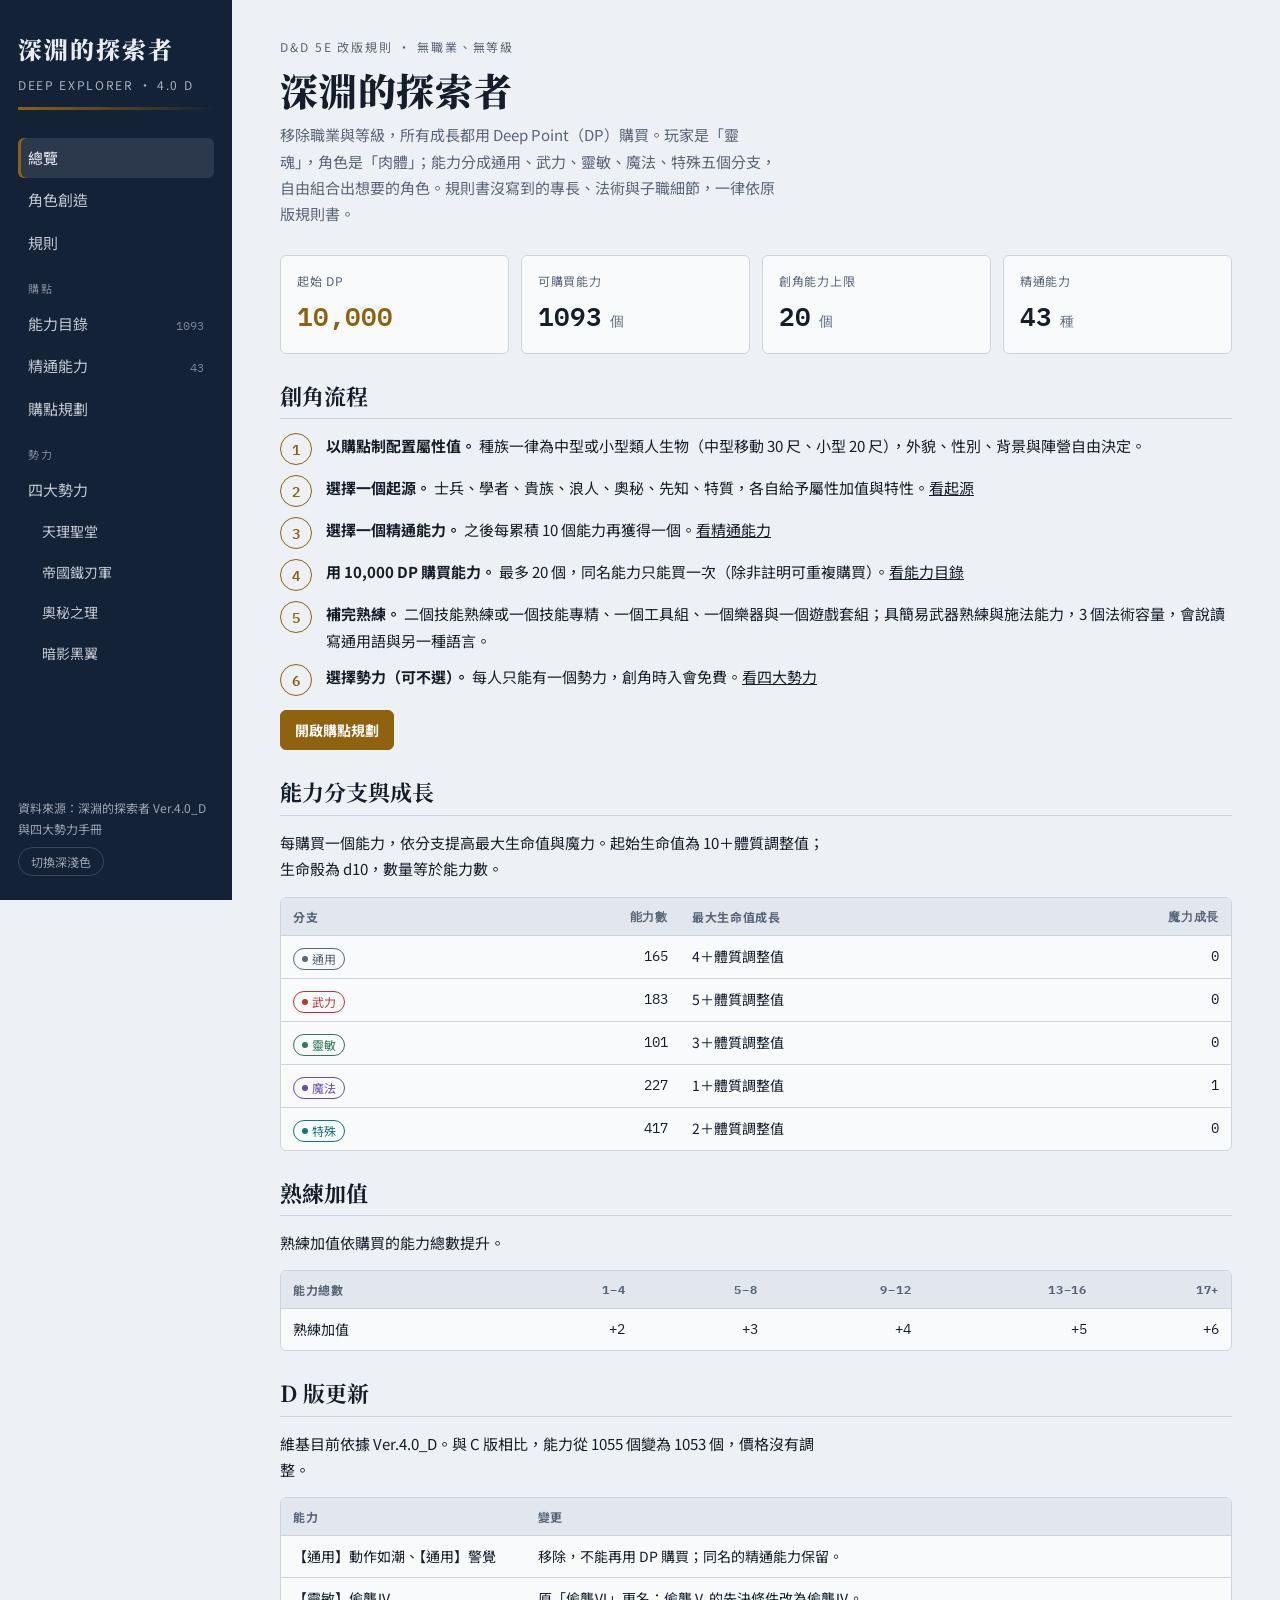
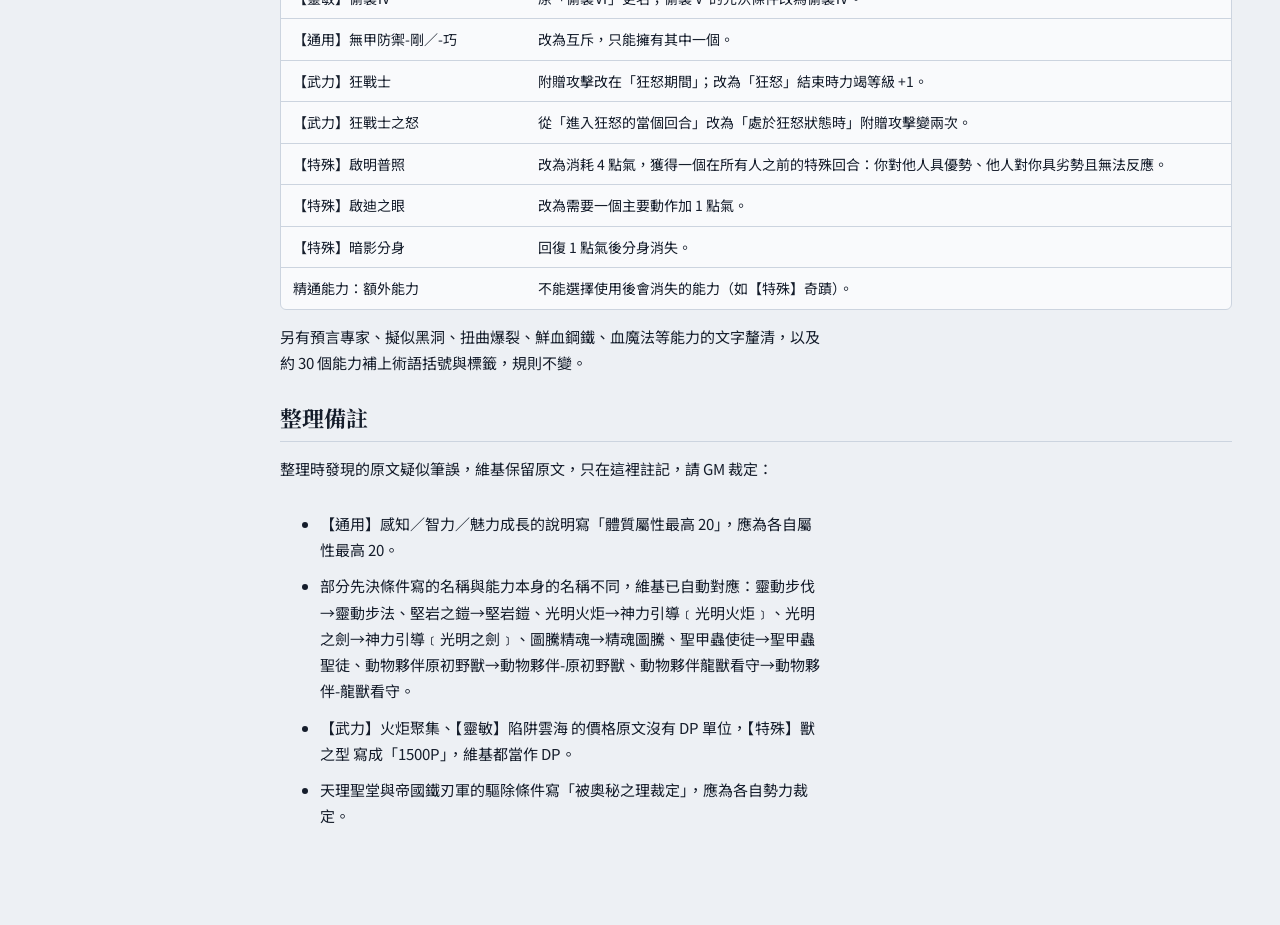
==== commit de2db477: "Update to rulebook Ver.4.0_D and fix 四象之勢 layout - Re-import the PDF-derived half from D and apply D" ====
--- a/index.html
+++ b/index.html
@@ -218,7 +218,8 @@
 
 /* inline rule text */
 .term { font-weight: 500; border-bottom: 1px dotted var(--muted); }
-.tag { font-size: .86em; color: var(--muted); background: var(--surface-2); padding: 0 5px; border-radius: 4px; white-space: nowrap; }
+.tag { font-size: .86em; color: var(--muted); background: var(--surface-2); padding: 0 5px; border-radius: 4px; white-space: nowrap; text-decoration: none; cursor: pointer; }
+.tag:hover { color: var(--accent); box-shadow: inset 0 0 0 1px var(--accent); }
 .dice { font-family: var(--font-mono); font-weight: 600; color: var(--accent); white-space: nowrap; }
 .spell { font-style: normal; color: var(--b-魔法); }
 .aref { color: var(--bc); text-decoration: none; border-bottom: 1px solid currentColor; font-weight: 500; }
@@ -392,6 +393,31 @@
   .arow, .nav a, .fab { transition: background-color .12s, border-color .12s; }
 }
 
+/* ---------- planner: attributes & specialists ---------- */
+.card-head { display: flex; justify-content: space-between; align-items: center; gap: 8px 12px; flex-wrap: wrap; }
+.card-head h3 { font-size: 18px; }
+.field.inline { display: inline-flex; align-items: center; gap: 6px; }
+.field.inline input { width: 4.5em; padding: 3px 8px; }
+.stepper { display: inline-flex; align-items: center; gap: 6px; }
+.stepper .num { min-width: 1.6em; text-align: center; font-weight: 600; }
+.icon-btn:disabled { opacity: .35; cursor: default; }
+.attr-table th[scope="row"] { color: var(--fg); font-size: 14px; letter-spacing: 0; background: transparent; }
+.attr-table .en { font-family: var(--font-mono); font-size: 11px; color: var(--muted); font-weight: 400; }
+.attr-table td { vertical-align: middle; }
+.attr-table .muted { color: var(--muted); }
+.attr-table .total { font-family: var(--font-mono); font-size: 18px; font-weight: 600; }
+.attr-table .mod { font-family: var(--font-mono); color: var(--accent); font-weight: 600; }
+.attr-table tr.over .total { color: var(--warn); }
+.msgs-block { display: grid; gap: 2px; font-size: 13.5px; }
+.tag-count { font-family: var(--font-mono); font-size: 13px; color: var(--muted); }
+.tag-count.bad { color: var(--bad); }
+.spec-choice { width: 100%; padding: 5px 9px; border: 1px solid var(--line); border-radius: var(--radius); background: var(--surface); color: var(--fg); font-size: 14px; }
+#p-spec-sel { padding: 5px 8px; border: 1px solid var(--line); border-radius: var(--radius); background: var(--surface); max-width: 100%; }
+.btn.via[aria-pressed="true"] { background: var(--accent-soft); }
+.chip.sys { color: var(--accent); text-decoration: none; font-weight: 500; }
+.chip.sys.mention { color: var(--muted); border-style: dashed; font-weight: 400; }
+.chip.sys:hover { background: var(--accent-soft); }
+
 :root {
   --emblem-arcane: url("[data-uri]");
   --emblem-iron: url("[data-uri]");
@@ -406,7 +432,7 @@
   <header class="rail">
     <a class="brand" href="#home">
       <span class="brand-title">深淵的探索者</span>
-      <span class="brand-sub">Deep Explorer · Ver 4.0</span>
+      <span class="brand-sub">Deep Explorer · 4.0 D</span>
       <span class="brand-depth" aria-hidden="true"></span>
     </a>
     <nav class="nav" aria-label="主選單">
@@ -425,7 +451,7 @@
       <a class="sub" href="#f-shadow" data-nav="f-shadow">暗影黑翼</a>
     </nav>
     <div class="rail-foot">
-      <span class="src">資料來源：深淵的探索者 Ver.4.0 與四大勢力手冊</span>
+      <span class="src">資料來源：深淵的探索者 Ver.4.0_D 與四大勢力手冊</span>
       <button class="theme-btn" id="theme-btn" type="button">切換深淺色</button>
     </div>
   </header>
@@ -486,11 +512,32 @@
         </div>
       </section>
 
+      <section class="block" id="changelog">
+        <h2>D 版更新</h2>
+        <p class="prose">維基目前依據 Ver.4.0_D。與 C 版相比，能力從 1055 個變為 1053 個，價格沒有調整。</p>
+        <div class="table-wrap">
+          <table>
+            <thead><tr><th>能力</th><th>變更</th></tr></thead>
+            <tbody>
+              <tr><td>【通用】動作如潮、【通用】警覺</td><td>移除，不能再用 DP 購買；同名的精通能力保留。</td></tr>
+              <tr><td>【靈敏】偷襲Ⅳ</td><td>原「偷襲Ⅵ」更名；偷襲Ⅴ 的先決條件改為偷襲Ⅳ。</td></tr>
+              <tr><td>【通用】無甲防禦-剛／-巧</td><td>改為互斥，只能擁有其中一個。</td></tr>
+              <tr><td>【武力】狂戰士</td><td>附贈攻擊改在「狂怒期間」；改為「狂怒」結束時力竭等級 +1。</td></tr>
+              <tr><td>【武力】狂戰士之怒</td><td>從「進入狂怒的當個回合」改為「處於狂怒狀態時」附贈攻擊變兩次。</td></tr>
+              <tr><td>【特殊】啟明普照</td><td>改為消耗 4 點氣，獲得一個在所有人之前的特殊回合：你對他人具優勢、他人對你具劣勢且無法反應。</td></tr>
+              <tr><td>【特殊】啟迪之眼</td><td>改為需要一個主要動作加 1 點氣。</td></tr>
+              <tr><td>【特殊】暗影分身</td><td>回復 1 點氣後分身消失。</td></tr>
+              <tr><td>精通能力：額外能力</td><td>不能選擇使用後會消失的能力（如【特殊】奇蹟）。</td></tr>
+            </tbody>
+          </table>
+        </div>
+        <p class="prose">另有預言專家、擬似黑洞、扭曲爆裂、鮮血鋼鐵、血魔法等能力的文字釐清，以及約 30 個能力補上術語括號與標籤，規則不變。</p>
+      </section>
+
       <section class="block">
         <h2>整理備註</h2>
         <p class="prose">整理時發現的原文疑似筆誤，維基保留原文，只在這裡註記，請 GM 裁定：</p>
         <ul class="prose">
-          <li>【靈敏】偷襲Ⅵ（4000DP）應為偷襲Ⅳ；偷襲Ⅴ 的先決條件寫成「偷襲Ⅴ」自己，維基視為需要前一階（偷襲Ⅵ）。</li>
           <li>【通用】感知／智力／魅力成長的說明寫「體質屬性最高 20」，應為各自屬性最高 20。</li>
           <li>部分先決條件寫的名稱與能力本身的名稱不同，維基已自動對應：靈動步伐→靈動步法、堅岩之鎧→堅岩鎧、光明火炬→神力引導﹝光明火炬﹞、光明之劍→神力引導﹝光明之劍﹞、圖騰精魂→精魂圖騰、聖甲蟲使徒→聖甲蟲聖徒、動物夥伴原初野獸→動物夥伴-原初野獸、動物夥伴龍獸看守→動物夥伴-龍獸看守。</li>
           <li>【武力】火炬聚集、【靈敏】陷阱雲海 的價格原文沒有 DP 單位，【特殊】獸之型 寫成「1500P」，維基都當作 DP。</li>
@@ -732,7 +779,7 @@
 </div>
 <script>
 /* 由 tools/build_data.py 自動產生，請勿手動編輯 */
-window.CORE = {"abilities":[{"id":"m001","b":"通用","n":"屬性豁免(力量/敏捷/體質/智力/感知/魅力)","c":1500,"t":["角色獲得所選的屬性豁免熟練。"]},{"id":"m002","b":"通用","n":"力量成長","c":1500,"rep":1,"t":["角色的屬性值:力量增加 2 點(力量屬性最高 20)"]},{"id":"m003","b":"通用","n":"敏捷成長","c":1500,"rep":1,"t":["角色的屬性值:敏捷增加 2 點(敏捷屬性最高 20)"]},{"id":"m004","b":"通用","n":"體質成長","c":2000,"rep":1,"t":["角色的屬性值:體質增加 2 點(體質屬性最高 20)"]},{"id":"m005","b":"通用","n":"感知成長","c":1500,"rep":1,"t":["角色的屬性值:感知增加 2 點(體質屬性最高 20)"]},{"id":"m006","b":"通用","n":"智力成長","c":1500,"rep":1,"t":["角色的屬性值:智力增加 2 點(體質屬性最高 20)"]},{"id":"m007","b":"通用","n":"魅力成長","c":1500,"rep":1,"t":["角色的屬性值:魅力增加 2 點(體質屬性最高 20)"]},{"id":"m008","b":"通用","n":"XX(技能)熟練","c":500,"t":["角色獲得所選的 XX 技能熟練。"]},{"id":"m009","b":"通用","n":"OO(遊戲套組/樂器)熟練","c":500,"t":["角色獲得所選的 OO 熟練。"]},{"id":"m010","b":"通用","n":"△△(工具組)熟練","c":2000,"t":["角色獲得所選的△△工具組熟練。"]},{"id":"m011","b":"通用","n":"回氣","c":1000,"t":["你擁有有限的充沛精力讓你得以利用於保護自己不受傷害。","在你的回合，你可以使用一個附贈動作以回復等同於 1/2 最大生命值的生命值。一旦你使用此能力，你必須完成長休後才能再使用它。"]},{"id":"m012","b":"通用","n":"動作如潮","c":1000,"t":["在你的回合在你完成原本的主要動作和可能的附贈動作之後，另外再採取一次額外的主要動作。","你必須完成短休後才能再次使用此能力。"]},{"id":"m013","b":"通用","n":"不屈","c":1000,"t":["你可以在你一次失敗的豁免檢定中重骰。若你這麼做，你必須使用新的擲骰結果。","你必須完成短休後才能再次使用此能力。"]},{"id":"m014","b":"通用","n":"戰術思維","c":1500,"t":["你的先攻檢定額外獲得等同於你的智力調整值的加值。"]},{"id":"m015","b":"通用","n":"鼓舞戰吼","c":1500,"req":"具有能力[【通用】回氣]","groups":[{"r":[{"b":"通用","n":"回氣"}],"k":1}],"t":["你學會如何激勵你的盟友們戰勝他們過去的傷害。","當你使用你的回氣能力，你可以選取最多三個距離你 60 尺內的友方的生物。只要他們可以看見或聽見你，他們將各自獲得你魅力調整值五倍的[臨時生命值]。"]},{"id":"m016","b":"通用","n":"強攻戰吼","c":1000,"req":"具有能力[【通用】回氣]","groups":[{"r":[{"b":"通用","n":"回氣"}],"k":1}],"t":["你學會如何激勵你的盟友們去攻擊敵人。","當你使用你的回氣能力，你可以選取三個距離你 60 尺內的友方的生物。只要它可以看見或聽見你，該生物就能夠以它的反應進行一次近戰、遠程武器攻擊或魔法攻擊。"]},{"id":"m017","b":"通用","n":"堅壁戰吼","c":1500,"req":"具有能力[【通用】回氣]","groups":[{"r":[{"b":"通用","n":"回氣"}],"k":1}],"t":["你學會如何激勵你的盟友們去防禦敵人的攻擊。","當你使用你的回氣能力，你可以選取三個距離你 60 尺內的友方的生物。只要它可以看見或聽見你，該生物直到下的你下個回合結束前護甲等級(AC)+2。"]},{"id":"m018","b":"通用","n":"威嚇戰吼","c":2000,"req":"具有能力[【通用】回氣]","groups":[{"r":[{"b":"通用","n":"回氣"}],"k":1}],"t":["你學會如何使敵方的意志崩潰。","當你使用你的回氣能力，你可以選取 5 個距離你 60 尺內且的友方的生物。只要它可以看見或聽見你，其需要進行一次 DC=(8+你 2 倍熟練值)的感知豁免，如失敗，直到目標結束回合時期將無法移動及使用反應。"]},{"id":"m019","b":"通用","n":"不屈戰吼","c":1500,"req":"具有能力[【通用】回氣]","groups":[{"r":[{"b":"通用","n":"回氣"}],"k":1}],"t":["你學會如何激勵你的盟友們去對抗未知。","當你使用你的回氣能力，你可以選取三個距離你 60 尺內且的友方的生物。只要它可以看見或聽見你，該生物的下一次的豁免具有優勢。"]},{"id":"m020","b":"通用","n":"巨聲戰吼","c":1000,"t":["當你擁有「戰吼」之名的能力時，可選擇的生物數量增加 2 個。"]},{"id":"m021","b":"通用","n":"自勵戰吼","c":1000,"t":["當你使用「戰吼」之名的能力時，你可以選擇自己。"]},{"id":"m022","b":"通用","n":"宿敵","c":500,"t":["你在對一個特定類別的敵人的研究、追跡、狩獵、和甚至交談上已相當具備充足的經驗。","選取一個宿敵類別：異怪、野獸、天界生物、構裝體、龍、元素、精類、邪魔、巨人、怪獸、泥怪、植物或不死生物。或者，你可以選取二個類人生物種族（像是豺狼人和獸人）作為宿敵。","你在用於追蹤你宿敵的感知（生存）檢定、以及用以回憶關於它們情報的智力檢定中具有優勢。","當你獲得此能力時，若你的宿敵擁有至少一種語言，你也選取學會一種被它們所使用的語言。"]},{"id":"m023","b":"通用","n":"宿敵強化Ⅰ","c":500,"req":"具有能力[【通用】宿敵]","groups":[{"r":[{"b":"通用","n":"宿敵"}],"k":1}],"t":["選取一個宿敵類別：異怪、野獸、天界生物、構裝體、龍、元素、精類、邪魔、巨人、怪獸、泥怪、植物或不死生物。或者，你可以選取二個類人生物種族（像是豺狼人和獸人）作為宿敵。"]},{"id":"m024","b":"通用","n":"宿敵強化Ⅱ","c":500,"req":"具有能力[【通用】宿敵強化Ⅰ]","groups":[{"r":[{"b":"通用","n":"宿敵強化Ⅰ"}],"k":1}],"t":["選取一個宿敵類別：異怪、野獸、天界生物、構裝體、龍、元素、精類、邪魔、巨人、怪獸、泥怪、植物或不死生物。或者，你可以選取二個類人生物種族（像是豺狼人和獸人）作為宿敵。"]},{"id":"m025","b":"通用","n":"宿敵獵手","c":1000,"req":"具有能力[【通用】宿敵]","groups":[{"r":[{"b":"通用","n":"宿敵"}],"k":1}],"t":["每回合一次，攻擊命中你的[宿敵]時，額外造成 1D6 的傷害。"]},{"id":"m026","b":"通用","n":"宿敵迴避","c":1000,"req":"具有能力[【通用】宿敵]","groups":[{"r":[{"b":"通用","n":"宿敵"}],"k":1}],"t":["每回合一次，當你的[宿敵]攻擊命中你時，你能使此次攻擊傷害減少 1D6。"]},{"id":"m027","b":"通用","n":"宿敵屠戮者","c":1500,"req":"具有能力[【通用】宿敵獵手]或[【通用】宿敵迴避]的其中一個","groups":[{"r":[{"b":"通用","n":"宿敵獵手"},{"b":"通用","n":"宿敵迴避"}],"k":1}],"t":["你成為了一名針對你的[宿敵]的無雙獵手。","在你的每個回合一次，你可以將你的感知調整值加到你對你其中一個[宿敵]所進行的攻擊檢定或傷害骰中。你可以選取在擲骰之前或之后使用此能力，但是必須在任何擲骰效果適用之前使用。"]},{"id":"m028","b":"通用","n":"原初意志","c":500,"t":["你可以使用你的動作並消耗 1[魔力]以集中你的意識於你周遭的區域。在 1 分鐘內，你可以感知下列類別的生物是否存在於距離你 1 裡內的區域：異怪、天界生物、龍、元素、精類、邪魔、和不死生物。此能力無法揭露出該生物的位置和數量。"]},{"id":"m029","b":"通用","n":"不知疲倦","c":2000,"t":["以一個動作，你能夠給予自己 1d8 + 你的感知調整值的臨時生命值（最少 1 點）。你能夠使用此能力的次數等於你的體質調整值，已消耗的次數可以通過完成一次長休進行回復。","此外，每當你完成一次短休時，你的力竭等級減少 1（若有）。"]},{"id":"m030","b":"通用","n":"野性感官","c":2000,"t":["你獲得超自然的感官以輔助說明你對抗看不見的生物。當你攻擊一個你看不見的生物時，你並不會因為無法看見它而在你對它進行的攻擊檢定中承受[劣勢]。同時，只要該生物沒有躲藏於你，且你不處於[目盲]或[耳聾]狀態，則你也能察覺到任何距離你 30 尺內[隱形]生物的位置。"]},{"id":"m031","b":"通用","n":"鋼鐵心智","c":500,"req":"具有能力[【靈敏】幽影追蹤者]","groups":[{"r":[{"b":"靈敏","n":"幽影追蹤者"}],"k":1}],"t":["你已磨練出用於抵抗來自於你獵物的精神影響力量的能力。","你獲得感知豁免的熟練。若你已經擁有此熟練，則你可以改為獲得智力豁免或魅力豁免的熟練（由你選取）。"]},{"id":"m032","b":"通用","n":"偵測傳送門","c":2000,"t":["你獲得以魔法感知位面傳輸門存在的主要動作。以一個動作，你偵測出距離你 100 哩內最近的傳輸門的距離以及方位。","一旦你使用此能力，直到你完成一次長休之前你都無法再使用它。"]},{"id":"m033","b":"通用","n":"位面戰士","c":1500,"t":["以一個附贈動作，選取一個距離你 30 尺內且你所能看見的生物。你在該回合下一次攻擊命中該生物時，該攻擊所造成的所有傷害都將變成力場傷害，且該生物將受到來自你的攻擊傷害會額外增加 1d8 的力場傷害。"]},{"id":"m034","b":"通用","n":"位面戰士-位面之力","c":1000,"req":"具有能力[【通用】位面戰士]","groups":[{"r":[{"b":"通用","n":"位面戰士"}],"k":1}],"t":["[位面戰士]所增加 1D8 力場傷害，變為 2D8。"]},{"id":"m035","b":"通用","n":"逃離眾敵","c":2000,"t":["所有對你進行的藉機攻擊將具有劣勢。"]},{"id":"m036","b":"通用","n":"防禦多重攻擊","c":2000,"t":["當一個生物以一次攻擊命中你時，你的護甲等級(AC)將對該生物在該回合中所進行的所有后續攻擊獲得 +4 的加值。"]},{"id":"m037","b":"通用","n":"遠離恐懼","c":500,"t":["你在對抗[恐懼]的豁免檢定中具有優勢。"]},{"id":"m038","b":"通用","n":"逆潮而立","c":1500,"t":["當一個敵對生物對你進行的一次近戰攻擊失手，你可以使用你的反應以強迫該生物對你所選取的另一個生物（除了它自己以外）重複進行一次該攻擊。"]},{"id":"m039","b":"通用","n":"獵者感知","c":1000,"t":["你獲得凝視一個生物並以魔法知悉傷害它最佳的方式的能力。以一個動作，選取一個距離你 60 尺內且你所能看見的生物。你將立刻知道該生物是否擁有任何傷害免疫、抗性、或是易傷，以及它們的種類。若該生物不受預言系魔法影響，則你感知到的結果將會是它不具有任何傷害免疫、抗性和易傷。","你可以使用此能力的次數等同於你的感知調整值（最少 1 次）。你在完成一次長休后回復所有你消耗掉的次數。"]},{"id":"m040","b":"通用","n":"獵者","c":1500,"t":["你可以專注你的憤怒於單一敵人，增加你對它所造成的傷害。以一個附贈動作，你指定一個距離你 60 尺內且你所能看見的生物作為此能力的目標。之後每個回合當你第一次以武器攻擊命中目標時，它將額外受到來自該武器的 1d6 傷害。","你指定另一個不同生物作為目標時此效果提早結束。","你可以使用此能力的次數等同於你的感知調整值（最少 1 次）。你在完成一次長休后回復所有你消耗掉的次數。"]},{"id":"m041","b":"通用","n":"超常防禦","c":1000,"req":"具有能力[【通用】獵者]","groups":[{"r":[{"b":"通用","n":"獵者"}],"k":1}],"t":["你獲得其餘的韌性以抵抗你獵物對你身體和精神所做出的侵襲。","每當被你[獵者]所指定的目標強迫你進行一次豁免檢定時，骰 1D6 並將其加入你的擲骰結果中。"]},{"id":"m042","b":"通用","n":"獵物阻饒","c":1000,"req":"具有能力[【通用】獵者]","groups":[{"r":[{"b":"通用","n":"獵者"}],"k":1}],"t":["你獲得如何使你鎖定獵物不自在的能力。","每當被你[獵者]所指定的目標攻擊時，你可以一個反應使其此回合的所有攻擊命中減少 1D6。","每當被你[獵者]所指定的目標使用法術時，你可以一個反應使其須通過 DC=(8+你的熟練+感知調整值)的感知豁免，否則它的法術將失敗並被浪費。一旦你使用此能力，直到你完成一次短休或長休之前你都無法再使用它。"]},{"id":"m043","b":"通用","n":"殺手反制","c":1000,"req":"具有能力[【通用】獵者]","groups":[{"r":[{"b":"通用","n":"獵者"}],"k":1}],"t":["你獲得在你的獵物嘗試妨害你時展開反擊的能力。","若你被你[獵者]所指定的目標強迫你進行一次豁免檢定，你可以使用你的反應以對該獵物進行一次武器攻擊。你在進行該豁免檢定之前立刻進行此攻擊。若你的攻擊命中，則除了該攻擊原本的效果之外，你的豁免檢定也將自動成功。"]},{"id":"m044","b":"通用","n":"手穩就准","c":1000,"t":["使用一個附贈動作，你在目前回合為你的下一次攻擊將具有優勢。你只能在你本回合還沒有移動的時候使用這個附贈動作，而且在你使用這個附贈動作后，你的速度在目前回合裡歸零。"]},{"id":"m045","b":"通用","n":"盲感","c":1000,"t":["若你能夠聽見，則你能夠察覺到任何距離你 10 尺內躲藏起來或隱形的生物所在的位置。"]},{"id":"m046","b":"通用","n":"可靠才能","c":2500,"t":["每當你進行一個允許你加入你熟練加值的技能檢定，你可以將其 d20 骰出 9 或以下的擲骰結果視為 10。"]},{"id":"m047","b":"通用","n":"幸運一擊","c":3000,"t":["你有着在你需要的時候成功的神奇訣竅。","若你對一個生物的攻擊失手時，你可以將該次攻擊從失手改成命中。或者，若你在一次屬性檢定中失敗，你可以將其 D20 的擲骰結果視作骰出了 20。","一旦你使用此能力，你直到完成一次短休或長休前都不能再使用它。"]},{"id":"m048","b":"通用","n":"專業滲透","c":1000,"t":["你可以為自己創造出可靠的假身分。你必須花費七天的時間和 500 DP 以為該身分編造曆史紀錄、職業、以及人際關系。你無法編造一個屬於他人的身分。舉例來說，你可能會需要取得相應的服裝、介紹信、以及看似官方的證明文檔，來為自己創建一個來自偏遠城市商行成員的身分，並使你得以混入其他富商團體中。","在這之后，若你採用該身分作為偽裝，其他生物將會相信你就是那個人，直到另有明顯證據證明你不是。"]},{"id":"m049","b":"通用","n":"冒充者","c":1500,"req":"具有能力[【通用】專業滲透]","groups":[{"r":[{"b":"通用","n":"專業滲透"}],"k":1}],"t":["你獲得准確模仿其他人說話、書寫、和行為舉止的能力。你必須花費至少三個小時的時間以研究該人物行為中的這三個要素：聆聽他的說話腔調、查看字跡、以及觀察舉止習慣。","你的詭計對尋常觀察者而言難以分辨。若一個謹慎的生物因一些模仿缺陷而開始懷疑，則你在任何你用以避免被察覺所進行魅力（欺瞞）檢定中具有優勢。"]},{"id":"m050","b":"通用","n":"審訊者","c":1500,"t":["你發展出了分辨謊言的天賦。每當你進行一次感知（洞悉）檢定以辨別一個生物是否說謊時，你將 d20 骰出的 7 或更低的擲骰結果視作骰出 8。","你可以使用一個附贈動作以進行一次感知（感知）檢定以發現隱藏的生物或物體，或進行一次智力（調查）檢定以揭示或破譯線索。"]},{"id":"m051","b":"通用","n":"穩定之眼","c":500,"t":["若你移動不超過你移動速度一半的距離，你在同個回合所進行的任何感知（察覺）或智力（調查）檢定中具有優勢。"]},{"id":"m052","b":"通用","n":"精準之眼","c":1000,"t":["你的感知能力機乎不可能被挫敗。","以一個動作，只要你不處於目盲或耳聾狀態，你就可以感知到距離你 30 尺內的幻象的存在、不處於它原本型態的變形者、以及其他用以欺瞞感官的魔法。你能感知到正嘗試欺騙你的效果，但你無法得知它所隱藏的事物或它真正的性質。","你可以使用這個能力的次數等同於你的感知調整值（最少一次），且你在完成一次長休后回復所有你花費掉的次數。"]},{"id":"m053","b":"通用","n":"戰術大師","c":1000,"t":["你能夠以一個附贈動作採取協助動作。此外，當你使用協助動作以援助盟友攻擊一個生物時，若目標可以看見或聽見你，則該攻擊的目標可以在距離你 30 尺內的位置，而非原本的 5 尺內。"]},{"id":"m054","b":"通用","n":"誤導攻擊","c":1000,"t":["你有時可以讓另一個生物代為承受針對你的攻擊。當你被一次攻擊指定為目標，且有一個距離你 5 尺內的生物，則你可以使用你的反應以讓該攻擊改為指定該生物作為目標。"]},{"id":"m055","b":"通用","n":"無甲防禦-剛","c":1000,"t":["當你未穿戴護甲時，你的 AC 等於 10 + 你的敏捷調整值 + 你的體質調整值。你可以使用盾牌而仍獲得這個好處。"]},{"id":"m056","b":"通用","n":"無甲防禦-巧","c":1000,"t":["當你未穿戴護甲時，你的 AC 等於 10 + 你的敏捷調整值 + 你的感知調整值。你可以使用盾牌而仍獲得這個好處。"]},{"id":"m057","b":"通用","n":"險境感知","c":1500,"t":["你獲得一種能查覺到周遭異狀的超常感知能力，讓你在躲避危險時掌握先機。","你在對抗你所能見的效果時所進行的敏捷豁免中具有優勢，像是陷阱和法術。要獲得此好處，你不能處於目盲、耳聾或無力狀態。"]},{"id":"m058","b":"通用","n":"魔法之拳","c":500,"t":["你的徒手攻擊被同時視為魔法攻擊。"]},{"id":"m059","b":"通用","n":"心頭滅卻","c":1000,"t":["你可以使用一個動作以結束一個讓你被魅惑或[恐懼]的效果。"]},{"id":"m060","b":"通用","n":"百病不侵","c":3000,"t":["你免疫於疾病和毒素傷害（包含中毒狀態）。"]},{"id":"m061","b":"通用","n":"劍聖之途","c":1500,"req":"具有能力[【武力】武藝]","groups":[{"r":[{"b":"武力","n":"武藝"}],"k":1}],"t":["你特殊的武術訓練讓精通於你特定武器的使用。你獲得下列好處。","• 劍聖武器. 選擇二種武器作為你的劍聖武器：一種近戰武器和一種遠程武器。這些武器可以是任何沒有重型或特殊屬性的簡易或軍用武器，包括長弓也是可選選項之一。若你尚未熟練於這些武器，則你獲得它們的熟練。","• 靈巧格檔. 若你在你的回合以攻擊動作的一部份進行了一次徒手攻擊，且你正持握一把劍聖武器，則若該武器是一把近戰武器，你將可以用它來保護自己。當該武器在你中且你未陷入無力狀態，你的 AC 獲得+2 加值直到你的下個回合開始。","• 劍聖神射.你可以在你的回合使用一個附贈動作讓你通過劍聖武器所進行遠程攻擊變得更加致命。當你這麼做時，任何被你以劍聖武器所進行的遠程攻擊命中的目標將會受到額外的 1d4 該武器傷害類型的傷害。你保留這個好處直到該回合結束。"]},{"id":"m062","b":"通用","n":"劍聖武器增加","c":500,"req":"具有能力[【通用】劍聖之途]","groups":[{"r":[{"b":"通用","n":"劍聖之途"}],"k":1}],"rep":1,"t":["你的劍聖武器數目增加 2。"]},{"id":"m063","b":"通用","n":"人劍合一","c":1000,"req":"具有能力[【通用】劍聖之途]及[【特殊】氣]","groups":[{"r":[{"b":"通用","n":"劍聖之途"},{"b":"特殊","n":"氣"}],"k":2}],"t":["你將你的氣延展至你的劍聖武器中，賦予你下列好處。","• 魔法劍聖武器. 在克服對非魔法攻擊和傷害的抗性和免疫能力時，你以劍聖武器所進行的攻擊被視作魔法攻擊。","• 機敏打擊. 當你以劍聖武器命中一個目標時，你可以消耗 1 點氣以讓該武器對目標造成等同於你武藝骰的額外傷害。你只能在你的每個回合使用這個能力一次。"]},{"id":"m064","b":"通用","n":"心靈防禦","c":3000,"t":["你對心靈傷害獲得抗性。此外，你在對抗魅惑或[恐懼]的豁免檢定上獲得優勢。"]},{"id":"m065","b":"通用","n":"強效治療","c":1500,"t":["奔馳於你體內的神聖能量可以強化治療法術。","每當你或一個距離你 5 尺內的盟友擲骰決定一個法術所回復的生命值數值時，只要你並非處於無力狀態，你就可以消耗 1[魔力]以重骰任意數量的這些骰子一次。你每個回合只能使用此能力一次。"]},{"id":"m066","b":"通用","n":"超凡之翼","c":2000,"t":["你可以使用一個附贈動作以從你背后展現出一對靈體翅膀。當這對翅膀存在時，你擁有 30 尺的飛行速度。這對翅膀會持續存1 分鐘或直到你陷入無力狀態、死亡、或你以一個附贈動作解消它們。","你為你神聖魔法能力所選擇的傾向，將會決定這對靈體翅膀的外觀：善良或守序則為鷹翼、邪惡或混亂則為蝙蝠翅膀、中立則為蜻蜓翅膀。","你可以使用這個能力的次數等同於你的感知調整值（最少一次），且你在完成一次長休后回復所有你花費掉的次數。"]},{"id":"m067","b":"通用","n":"神秘療愈","c":2500,"t":["你獲得為幫助他人克服嚴重傷勢的能力。","當 5 尺內的一名生物(不包含自己)只剩下少於一半的生命值時，以一個動作，你可以為周圍 5 尺內的所有友方生物(不包含自己)回復你生命值最大值一半的生命值。","一旦你使用此能力，直到你完成一次長休前都不能再使用它。"]},{"id":"m068","b":"通用","n":"龍之血脈","c":2500,"t":["選擇下面一個龍種作為你的龍族血統:","龍種傷害種類","黑龍酸蝕","藍龍閃電","黃銅龍火焰","青銅龍閃電","赤桐龍酸蝕","金龍火焰","綠龍毒素","紅龍火焰","銀龍冰冷","白龍冰冷","每當你在與龍族交互時進行魅力檢定，若你的熟練加值能適用於該檢定，你的熟練加值變為二倍。","你龍族血統的物理特徵開始浮現。你的生命值最大值增加 1 點，且每當你在習得能力時都會再增加 1 點。","你一部份的肌膚將會被輕薄、龍族般的光滑鱗片給覆蓋。當你未穿戴護甲時，你的 AC 等於 13 + 你的敏捷調整值。","你指尖長出可伸縮的爪子。這對爪子是你可以用來進行徒手打擊的天生武器。如果你用它們命中目標，你造成等同於 1d4 + 你的力量調整值的揮砍傷害，而非原本徒手打擊的鈍擊傷害。"]},{"id":"m069","b":"通用","n":"終焉之眼","c":1000,"req":"具有能力[【特殊】終焉之力]","groups":[{"r":[{"b":"特殊","n":"終焉之力"}],"k":1}],"t":["你具有 120 尺範圍的黑暗視覺。"]},{"id":"m070","b":"通用","n":"神力引導﹝驅散不死﹞","c":500,"req":"具有能力[【特殊】神力引導]","groups":[{"r":[{"b":"特殊","n":"神力引導"}],"k":1}],"t":["以一個動作並消耗一個神力引導使用次數，你展現你的聖徽並說出斥責不死生物的禱詞。每個距離你 30 尺內且可以看見或聽見你的不死生物必須進行一次感知豁免。若該生物豁免失敗，則它將被驅散長達 1 分鐘或直到它受到傷害。","一個被驅散的不死生物必須用它的回合嘗試盡可能的遠離你，且它無法自願的移動到距離你 30 尺內的空間。它無法採取反應。它的動作只能使用疾走動作或嘗試掙脫阻止它移動的效果。若它無法移動，則該生物將使用閃避動作。"]},{"id":"m071","b":"通用","n":"摧毀不死","c":2000,"req":"具有能力[【通用】神力引導﹝驅散不死﹞]","groups":[{"r":[{"b":"通用","n":"神力引導﹝驅散不死﹞"}],"k":1}],"t":["當一個不死生物在對抗你驅散不死能力的豁免檢定中失敗，該生物將立即被摧毀。"]},{"id":"m072","b":"通用","n":"神力引導﹝知識之井﹞","c":1500,"req":"具有能力[【特殊】]神力引導]","groups":[{"r":[{"b":"特殊","n":"神力引導"}],"k":1}],"t":["你可以使用你的神力引導以進入知識的神聖之井。以一個動作消耗一個神力引導，你選擇一項技能或工具。在 10 分鐘內，你將熟練於所選的技能或工具。"]},{"id":"m073","b":"通用","n":"知識祝福","c":1000,"req":"具有能力[【通用】神力引導﹝知識之井﹞]","groups":[{"r":[{"b":"通用","n":"神力引導﹝知識之井﹞"}],"k":1}],"t":["你也變得熟練於二個從下列選項中自選的技能：奧秘、歷史、自然或宗教。你的熟練加值在使用這些技能所進行的任何屬性檢定中變為兩倍。"]},{"id":"m074","b":"通用","n":"神力引導﹝雷電狂怒﹞","c":1500,"req":"具有能力[【特殊】神力引導]","groups":[{"r":[{"b":"特殊","n":"神力引導"}],"k":1}],"t":["你可以使用你的神力引導以施加不受控的凶猛暴風之力。","當你擲骰決定閃電或雷鳴傷害時，你可以使用你的神力引導，不擲骰而改為直接造成最大傷害。"]},{"id":"m075","b":"通用","n":"雷電猛擊","c":1500,"req":"具有能力[【通用】神力引導﹝雷電狂怒﹞]","groups":[{"r":[{"b":"通用","n":"神力引導﹝雷電狂怒﹞"}],"k":1}],"t":["一回合一次，當你對一個體型為大型或更小的生物造成閃電或雷鳴傷害時，你也可以將它推離你最多 10 尺距離。"]},{"id":"m076","b":"通用","n":"黑夜明目","c":3000,"req":"具有能力[【特殊】神力引導﹝暮光聖域﹞]","groups":[{"r":[{"b":"特殊","n":"神力引導﹝暮光聖域﹞"}],"k":1}],"t":["你的雙眼可以洞穿最深沉的黑暗。","你獲得 300 尺的黑暗視覺，而你的視力在微光光照下視為等同於明亮光照，而在黑暗中則視為等同於微光光照。","以一個主要動作，你可以用魔法將黑暗視覺分享給你 10 尺內最多等同於你感知調整值數量（最少 1 名生物）的可見自願生物。共享的黑暗視覺持續 1 小時。一旦如此做，直到你完成一次長休或消耗 1[魔力]，你無法再次分享此特性。"]},{"id":"m077","b":"通用","n":"驚覺賜福","c":1500,"req":"具有能力[【特殊】神力引導﹝暮光聖域﹞]","groups":[{"r":[{"b":"特殊","n":"神力引導﹝暮光聖域﹞"}],"k":1}],"t":["夜晚教會了你時刻保持警惕。你能用一個主要動作觸碰一個生物（包括你自己），並賦予該生物下次先攻檢定優勢。此增益在該生物骰先攻檢定或你再次使用此特性后立刻結束。","你可以使用這個能力的次數等同於你的感知調整值（最少一次），且你在完成一次長休后回復所有你花費掉的次數。"]},{"id":"m078","b":"通用","n":"神聖感知","c":1500,"t":["強大的邪惡對你來說就像是令人作嘔的臭氣，而強大的善良在你的耳中就如同仙樂般鳴響。以一個主要動作，你可以擴張你的意識以偵測這類力量。直到你的下個回合結束前，你知曉任何距離你 60 尺內，且未處於全掩護的天界生物、邪魔、或不死生物的位置。你知曉被你感知到的存在的種類（天界生物、邪魔、或不死生物），但無法知曉它的身分（例如吸血鬼伯爵，斯特拉德·馮·扎洛維奇）。在同樣的範圍內，你也可以偵測到任何被像是聖居法術給祝聖或褻瀆的場所或物體。","你可以使用這個能力的次數等同於 1 + 你的魅力調整值。當你完成一次長休，你回復所有你花費掉的次數。"]},{"id":"m079","b":"通用","n":"不屈之魂","c":2000,"req":"具有能力[【特殊】神力引導﹝捍衛挑戰﹞]","groups":[{"r":[{"b":"特殊","n":"神力引導﹝捍衛挑戰﹞"}],"k":1}],"t":["你在用於避免麻痺或震懾的豁免檢定中具有優勢。"]},{"id":"m080","b":"通用","n":"荒野形態","c":1500,"t":["你可以使用你的主要動作變成一個你曾經見過大型(含)以下野獸的型態。你可以使用這個能力二次。你在完成一次短休或長休后回復所有你花費掉的次數。","你可以保持野獸型態長達等同於你熟練值二倍的小時數。你接着將回復你原本的型態，除非你再花費此能力的一個次數。你可以通過在你的回合使用一個附贈動作以提早回復你原本的型態。你將在你陷入昏迷、生命值歸零、或死亡時自動回復原本的型態。","當你變形后，適用以下規則：","• 你的游戲數據被該野獸的數據給取代，但你保留你的陣營、個性，和智力、感知、和魅力值。你同時也保留你的所有技能和豁免熟練，並額外獲得該生物所具有的熟練。若該生物具有與你相同的熟練項，且它數據數據中列出的加值比你的還要高，則你使用該生物的加值取代你自己的。若該生物具有任何傳奇動作或巢穴動作，你不能使用它們。","• 當你變形時，你取用該野獸的生命值和生命骰。當你回復你原本的型態時，你將取回你變形之前的生命值。若你是因為生命值歸零而回復原本型態，則任何溢出傷害都將被帶到你原本的型態，扣減你原本的生命值。舉例來說，若你在處於動物型態時受到 10 點傷害，且只剩下 1 點生命值，你將回復原本的型態並承受 9 點傷害。只要這個溢出傷害沒有讓你原本型態的生命值歸零，你就不會被擊倒昏迷。","• 你不能施放法術，且你說話或採取任何需要雙手的動作的能力將受限於你的野獸型態。然而，變形並不會中斷你對已施放法術的專注，也不會讓你無法採取你已經施放法術所提供的動作，像是召雷術。","• 你保留任何來自你職業、種族、或其他來源的能力，且若新型態物理上有能力這麼做，你就能夠使用它們。然而，你無法使用你的特殊感官，像是黑暗視覺，除非你的新型態也具有該感官。","• 你選擇你的裝備是會掉在地上、融入新型態、或是被新型態穿戴。被穿戴的裝備將正常生效，但 DM 將根據該生物的體型和形狀以決定新型態是否可以正常穿戴你的每個裝備。你的裝備並不會改變形狀或尺寸以符合你的新形態，且任何新型態無法穿戴的裝備將會掉在地上或融入新型態。直到你解除該型態前，融入新型態的裝備將不會產生任何效果。","• 根據變形野獸的挑戰等級不同你需要花費更多的荒野形態變形次數來變身。","◦ 挑戰等級 0~5 一次。","◦ 挑戰等級 6~10 兩次。","◦ 挑戰等級 11~15 三次。","◦ 挑戰等級 15~20 四次。","◦ 挑戰等級 21 以上五次。"]},{"id":"m081","b":"通用","n":"荒野共鳴","c":1000,"req":"具有能力[【通用】荒野形態]","groups":[{"r":[{"b":"通用","n":"荒野形態"}],"k":1}],"rep":1,"t":["你使用荒野形態能力的次數增加 1 次。"]},{"id":"m082","b":"通用","n":"戰鬥荒野形態","c":1500,"req":"具有能力[【通用】荒野形態]","groups":[{"r":[{"b":"通用","n":"荒野形態"}],"k":1}],"t":["你獲得在你的回合以一個附贈動作，而非一個動作來使用荒野形態的變形能力。","當你通過荒野型態而處於變形狀態時，你可以使用一個附贈動作以消耗[魔力]，回復等同於被消耗[魔力] d12 點的生命值。"]},{"id":"m083","b":"通用","n":"自然之護","c":3500,"t":["你將不會被元素或精類生物給魅惑或[恐懼]，且你將免疫於疾病和毒素傷害（包含中毒狀態）。"]},{"id":"m084","b":"通用","n":"吟遊激勵","c":1500,"t":["你可以用振奮人心的言詞或音樂來激勵其他生物。在你的回合中使用一個附贈動作來選擇一個除你之外，距離你 60 尺內且可以聽見你的生物，該生物獲得一個吟游激勵骰 d6。","在接下來的 10 分鐘內，該生物可以骰這顆激勵骰，並將骰出來的數字加到它所進行的一次屬性檢定、攻擊檢定、或豁免檢定中。該生物可以在骰 d20 之后才決定是否使用使用吟游激勵骰，但必須在 DM 宣布該檢定結果之前使用。一旦吟游激勵骰被使用，它就消失。且一個生物同時只能擁有一顆吟游激勵骰。","你可以使用這個能力的次數等同於你的魅力調整值+你的熟練值。你在完成一次長休后回復所有你花費掉的次數。"]},{"id":"m085","b":"通用","n":"吟遊激勵強化","c":2000,"req":"具有能力[【通用】吟遊激勵]","groups":[{"r":[{"b":"通用","n":"吟遊激勵"}],"k":1}],"t":["吟游激勵骰由 d6→d8。"]},{"id":"m086","b":"通用","n":"吟遊激勵強化Ⅱ","c":3000,"req":"具有能力[【通用】吟遊激勵強化]","groups":[{"r":[{"b":"通用","n":"吟遊激勵強化"}],"k":1}],"t":["吟游激勵骰由 d8→d12。"]},{"id":"m087","b":"通用","n":"紓壓曲","c":1500,"t":["你可以在短休期間利用安撫人心的音樂或演說來使你受傷的隊友回復活力。若你或任何可以聽見你表演的生物在短休結束時借由消耗生命骰回復生命值，則每顆生命骰將為生物額外回復的 1d8 生命值。"]},{"id":"m088","b":"通用","n":"紓壓曲-續曲","c":2500,"req":"具有能力[【通用】紓壓曲]","groups":[{"r":[{"b":"通用","n":"紓壓曲"}],"k":1}],"t":["你的紓壓曲額外回復的生命值由 1d8→1d12。"]},{"id":"m089","b":"通用","n":"激勵涌泉","c":3500,"req":"具有能力[【通用】吟遊激勵]","groups":[{"r":[{"b":"通用","n":"吟遊激勵"}],"k":1}],"t":["你在完成一次短休或長休后都會回復所有你在吟游激勵骰花費掉的次數。"]},{"id":"m090","b":"通用","n":"反制迷惑","c":2500,"t":["你獲得使用音樂或言語的力量來干擾會影響心靈效果的能力。","以一個動作，你可以開始一段持續到你下個回合結束的表演。在這段期間，你和任何與你距離 30 尺內的友善生物在對抗[恐懼]或魅惑的豁免檢定中獲得優勢。只有能聽見你的生物可以獲得此效果。這段表演將在你陷入無力、無法發出聲音、或是你自願停止（不需要動作）時提早結束。在表演期將你皆無法使用動作、附贈動作、反應。"]},{"id":"m091","b":"通用","n":"擾神之詞","c":1500,"req":"具有能力[【通用】吟遊激勵]","groups":[{"r":[{"b":"通用","n":"吟遊激勵"}],"k":1}],"t":["你可以編造一些帶有魔力的話語，擾亂一個生物的心神，使其自我懷疑。","消耗一個附贈動作，你可以消耗一個吟游激勵骰，選擇一個你視野中的距你 60 尺以內的生物。擲出吟游激勵骰，在你的下一個回合開始前，該生物的下一次豁免檢定將會減去這個激勵骰所投出的值。"]},{"id":"m092","b":"通用","n":"不竭鼓舞","c":1500,"req":"具有能力[【通用】吟遊激勵]","groups":[{"r":[{"b":"通用","n":"吟遊激勵"}],"k":1}],"t":["你的激勵言語是如此的具有感染力，以至於被鼓舞的人感受到他們必須要，不行也得行地做到成功。","當一個生物使用了你的吟游激勵骰用於攻擊骰、屬性檢定或豁免檢定后仍然失敗，其可以保留這個吟游激勵骰。"]},{"id":"m093","b":"通用","n":"成功學說","c":1500,"req":"具有能力[【通用】吟遊激勵]","groups":[{"r":[{"b":"通用","n":"吟遊激勵"}],"k":1}],"t":["當你成功激勵了他人之后，你那雄辯言辭的力量會散播開去。","當一個距離你 60 尺內的生物使用了你的吟游激勵骰增益了一次攻擊骰，屬性檢定或者豁免檢定並且成功之后，你可以用你的反應去借此鼓勵另一個（除了你之外的）能聽見你的生物了，其獲得一個吟游激勵骰，並且你不會消耗已有的吟游激勵骰。","你可以使用該能力的次數等於你的魅力調整值（最少為 1），在長休后回復該能力被消耗的所有使用次數。"]},{"id":"m094","b":"通用","n":"醉人演出","c":1500,"t":["你可以在你的表演中注入魅惑人心的精類魔法。","若你持續表演至少 1 分鐘，你可以嘗試通過歌唱、朗誦詩歌、或跳舞來驚艷你的聽眾。在表演結束時，選擇距離你 60 尺內完整觀看或聆聽了你表演的任意數量個類人生物，數量最多等同於你的魅力調整值（最少為 1）。每個目標必須成功通過一次對抗你法術豁免 DC 的感知豁免，否則將被你魅惑。當因為這個方式被魅惑，目標將視你為偶像，熱烈地和任何人談論關於你的事，並阻撓任何反對你的人。除非它原本就傾向為你而戰，否則它會避免暴力手段。作用於一個目標上的此效果會在 1 小時后結束，或在它受到任何傷害、你攻擊它、或它目擊你攻擊或傷害了他的任何盟友時提早結束。","若目標成功通過豁免檢定，目標並不會察覺到你曾嘗試魅惑它。","一旦你使用此能力，直到你完成一次短休或長休之前你都不能再使用它。"]},{"id":"m095","b":"通用","n":"絕代技藝","c":1500,"req":"具有能力[【通用】吟遊激勵]","groups":[{"r":[{"b":"通用","n":"吟遊激勵"}],"k":1}],"t":["當你進行一次屬性檢定時，你可以消耗一次你吟游激勵的使用次數。骰一顆吟游激勵骰，並將骰出來的數字加入該屬性檢定的擲骰結果中。你可以選擇在你為該屬性檢定擲骰后，但 DM 宣布你成功與否之前使用此能力。"]},{"id":"m096","b":"通用","n":"駭人言詞","c":2000,"t":["你學會將能夠引發恐慌的陰險魔法注入看似無害的言詞中。","若你和一個類人生物單獨談話至少 1 分鐘，你可以嘗試在它心中埋下偏執和妄想。在對話結束時，目標必須以劣勢成功通過一次對抗你法術豁免 DC 的感知豁免，否則因你或你所選擇的另一個生物陷入[恐懼]。目標將因為這個方式而陷入[恐懼]長達 1 小時，或直到它被攻擊或傷害、或直到它目擊它的盟友被攻擊或傷害。","若目標成功通過豁免檢定，目標並不會察覺到你曾嘗試[恐懼]它。","一旦你使用此能力，直到你完成一次短休或長休之前你都不能再使用它。"]},{"id":"m097","b":"通用","n":"陰影學識","c":2000,"t":["你獲得將黑暗魔法編入你言詞，引發出一個生物最懼怕事物的能力。","以一個主要動作，你用魔法低語一段詞句，且只有一個距離你 30 尺內的生物可以聽見。目標必須進行一次對抗你法術豁免 DC 的感知豁免。若它與你之間沒有共通的語言或它無法聽見你，則它將自動通過該豁免檢定。若豁免成功，你的低語聽起來將像是一陣不知所雲的呢喃，且沒有任何效果。","若豁免失敗，目標將在接下來 8 小時內被你魅惑，或直到你或你的盟友攻擊它、傷害它、或強迫它進行一次豁免檢定。它將把這段低語解讀成一段對它最不堪秘密的描述。你不會獲得任何對該秘密的情報，但目標會深信你已經知道該秘密。","被魅惑的生物將因為懼怕你揭露它的秘密而服從你的命令。它不會為你冒險賭上自己的性命或為你而戰，除非它原本就傾向會這麼做。它會為你提供只提供給親密朋友的幫助和禮物。","當這個效果結束，該生物不會理解它為什麼如此懼怕你。","一旦你使用此能力，直到你完成一次長休之前你都不能再使用它。"]},{"id":"m098","b":"通用","n":"天族韌性","c":3500,"t":["每當你完成一次短休或長休時，你將獲得臨時生命值。這些臨時生命值等同於你的能力數目 + 你的魅力調整值。此外，在短休或長休結束時選擇最多五個你所能看見的生物。這些生物將各自獲得等同於你能力數目的一半 + 你的魅力調整值的臨時生命值。"]},{"id":"m099","b":"通用","n":"海洋餽贈","c":1500,"t":["你游泳速度為 40 尺，且可以在水下呼吸。"]},{"id":"m100","b":"通用","n":"黑暗者賜福","c":1500,"t":["當你將一個敵對生物的生命值歸零時，你獲得等同於你魅力調整值 + 你的能力數目的臨時生命值（最少為 1）。"]},{"id":"m101","b":"通用","n":"黑暗者的強運","c":1500,"t":["當你進行一次屬性檢定或豁免檢定時，你可以使用此能力以將一顆 d10 加入你的擲骰結果中。你可以在看見一開始的擲骰結果之后，但任何檢定效果發生之前使用此能力。","一旦你使用此能力，直到你完成一次短休或長休之前你都不能再使用它。"]},{"id":"m102","b":"通用","n":"喚醒心靈","c":1500,"t":["你的異界知識賦予了你接觸其他生物心靈的能力。","你可以對距離你 30 尺內且你所能看見的一個生物通過心靈感應交談。你不需要與該生物有共通的語言，就能使它理解你通過心靈感應所傳達的話語，但該生物必須至少理解一種語言。"]},{"id":"m103","b":"通用","n":"熵光防護","c":2000,"t":["你學會用魔法從攻擊中守護自己，並將敵人失手的打擊轉變成你自己的好運。","當一個生物對你進行一次攻擊檢定時，你可以使用你的反應以讓該檢定承受劣勢。若該攻擊失手，則直到你的下個回合結束前，你下一次對該生物進行的攻擊檢定將獲得優勢。","一旦你使用此能力，直到你完成一次短休或長休之前你都不能再使用它。"]},{"id":"m104","b":"通用","n":"墳塚之觸","c":2000,"req":"具有能力[【特殊】顫慄型態]","groups":[{"r":[{"b":"特殊","n":"顫慄型態"}],"k":1}],"t":["死靈之力對你的身體和魔法產生了深遠的影響。","你的回合每回合一次，當你用攻擊檢定命中一個生物並對該生物投擲傷害骰時，你可以將傷害類型替換為 [闇蝕傷害]。當你為顫慄型態時，你可以在確定目標受到該[闇蝕傷害]的數值時，額外投擲一枚[闇蝕傷害]骰。"]},{"id":"m105","b":"通用","n":"月之儀態","c":1000,"t":["你不再需要睡眠，且無法被任何方式強迫入睡。若要獲得長休的好處，你必須消耗完整 8 小時進行輕省活動，像是閱讀你的魔法書和放哨。"]},{"id":"m106","b":"通用","n":"巫者目光","c":1500,"t":["當任何變形者或被幻術系或變化系法術隱藏的生物距離你 30 尺內並處於你視線範圍內，你可以看見該生物的真實型態。"]},{"id":"m107","b":"通用","n":"迷人引響力","c":1500,"t":["你獲得對欺瞞和說服的技能熟練。","你在欺瞞和說服的技能的檢定上具有優勢。"]},{"id":"m108","b":"通用","n":"地城探索者","c":2000,"t":["警戒於大多地城中會發現的隱藏陷阱和密門，你獲得下列好處：","• 你在搜索密門時所進行的感知（察覺）和智力（調查）檢定中有優勢。","• 你在躲避或抵抗陷阱時的豁免檢定中有優勢。","• 對於陷阱所造成的傷害具有抗性。","• 以快速步速旅行並不會對你的被動感知（察覺）數值造成原本的-5 減值。"]},{"id":"m109","b":"通用","n":"幸運","c":3000,"t":["你的離奇運氣讓你可以在最危險的時刻化險為夷。","你獲得 3 點幸運點。當你進行攻擊檢定、屬性檢定、或豁免檢定時，你可以花費一點幸運點以再骰一顆額外的 d20。你可以選擇在你擲骰之后，但決定結果之前才花費幸運點。你選擇要使用哪一顆 d20 以用在該攻擊檢定、屬性檢定、或豁免檢定。","你也可以在一次對你的攻擊檢定被進行時選擇花費一點幸運點。骰一顆 d20，然后選擇該次攻擊要使用攻擊者還是你的骰子。如果有超過一個生物花費幸運點以影響一次擲骰的結果，則幸運點將彼此抵消；不需要擲任何額外的骰子。","你在完成一次長休后回復所有你花費掉的幸運點。"]},{"id":"m110","b":"通用","n":"慷慨及運","c":1000,"req":"具有能力[【通用】幸運]","groups":[{"r":[{"b":"通用","n":"幸運"}],"k":1}],"t":["當一個與你距離 30 尺內，你能看見的隊友在攻擊檢定、能力檢定、或豁免檢定失敗時，你可以使用你的反應並消耗 1 點幸運點，來讓該隊友重新擲骰。該隊友必須使用新的擲骰結果。","當你使用這個能力，直到你的下個回合結束之前，你都不能使用你的［幸運］能力。"]},{"id":"m111","b":"通用","n":"醫療師","c":1500,"t":["你是名嫻熟的醫者，能夠快速地治療傷口並讓隊友們重返戰場。你獲得下列好處：","• 當你使用醫療工具組穩定瀕死生物的傷勢時，該生物同時回復 1 點生命值。","• 以一個動作，你可以消耗醫療工具組的一次使用額度照顧一個非瀕死的生物，並回復他 [1d6+4+等同該生物最大生命骰數量]的生命值。直到完成短休或長休之前，該生物都不能再通過此能力回復生命值。"]},{"id":"m112","b":"通用","n":"運動健將","c":2000,"t":["你曾經曆的大量肉體訓練，讓你獲得下列好處：","• 當你伏地時，起身只需要花費 5 尺移動速度。","• 攀爬不會消耗額外的移動速度。","• 你只需要徒步移動 5 尺就可以進行跳高和跳遠，而非原本的 10 尺。"]},{"id":"m113","b":"通用","n":"敏思強記","c":1500,"t":["你擁有着能以不可思議的精確度牢牢追蹤時間、方位、以及細節的大腦。你獲得下列好處：","• 你永遠知道哪個方位是北方。","• 你永遠知道距離下一次日出或日落還剩下幾個小時。","• 你可以精准回憶起過去一個月內你曾聽到或看到的任何事物。"]},{"id":"m114","b":"通用","n":"敏銳觀察","c":2000,"t":["你能夠迅速注意周遭環境的細節，你獲得下列好處：","• 若你可以在一個生物正以你理解的語言說話時看見它的嘴巴，你就可以通過讀唇語來理解目標正在說什麼。","• 你的被動感知（察覺）和被動智力（調查）獲得+5 加值。"]},{"id":"m115","b":"通用","n":"激勵統御","c":2500,"t":["你可以花費 10 分鐘來激勵你的同伴，鼓舞他們對戰鬥的信心。","若你這麼做，選擇 30 尺內最多 6 個可以看到或聽到你且理解你的友方生物（可以包括你自己）。每個生物可以獲得等同你的能力數加上你的魅力調整值的臨時生命值。直到完成短休或長休之前，受影響的生物都不能再通過此能力獲得臨時生命值。"]},{"id":"m116","b":"通用","n":"警覺","c":2000,"t":["經常對危機保持警惕，讓你獲得下列好處：","• 你的先攻獲得+5 加值。","• 當你意識清醒時不會被突襲。","• 其他生物對你進行的攻擊檢定並不會因為你看不到它而獲得優勢。"]},{"id":"m117","b":"通用","n":"機械僕從","c":2500,"t":["工藝的研究和精通讓你得以製造一個[機械僕從]。這個[機械僕從]是構裝體，且會毫不猶豫地服從你的命令，並在戰鬥中保護你。你一次只能有一個[機械僕從]。","選擇一個挑戰等級為 3(含)以下中型或大型野獸。這個[機械僕從]將使用該野獸的遊戲數據，且只要它的外型符合其遊戲數據，則它的外貌將由你自由決定。除此之外，它具有下列的調整：","• 它的生物類型為構裝體，而非野獸。","• 它的挑戰等級為你能力數。","• 它的最大生命值為 25+你能力數的五倍。","• 它的生命骰為 D10。","• 它的生命骰數目為你能力數。","• 它的 AC 變為 10+你的熟練值+你的智力調整值。","• 它不會被魅惑。","• 它沒有[魔力]。","• 它免疫於毒素傷害和中毒狀態。","• 若它原本沒有的話，它將獲得 60 尺範圍的黑暗視覺。","• 它理解你在創造它時所知道的所有語言，但它並不會說。","• 它的攻擊為魔法攻擊。","• 若你成為一次近戰攻擊的目標，且此[機械僕從]距離攻擊者 5 尺內，則你可以使用你的反應以命令[機械僕從]，指示它使用它的反應對該攻擊者進行一次近戰攻擊。","• 你可以一個動作命令它發動一次攻擊。","• 它將盡其所能地服從你的命令。","• 在戰鬥中，它將骰自己的先攻，並自己行動。","• 它不能作為[坐騎]。","若這個[機械僕從]被殺死，它可以透過尋常手段被起死回生（例如回生術法術）。此外，在一次長休的過程中，若你可以接觸它的身體，則你可以維修一個被殺死的[機械僕從]。它將在該次長休結束時以 1 點生命值的狀態被復活。若[機械僕從]無法被修復，則你可以藉由花費 6 休憩點與 8000DP 的原料以建造一個新的[機械僕從]。"]},{"id":"m118","b":"通用","n":"機獸武裝-機能強化","c":2000,"req":"具有能力[【通用】機械僕從]","groups":[{"r":[{"b":"通用","n":"機械僕從"}],"k":1}],"rep":1,"t":["你的[機械僕從]增加一項自選屬性值 2 點，或著增加二項自選屬性值各 1 點。(每一屬性上限為 20。)"]},{"id":"m119","b":"通用","n":"機獸武裝-堅硬護甲","c":2500,"req":"具有能力[【通用】機械僕從]","groups":[{"r":[{"b":"通用","n":"機械僕從"}],"k":1}],"t":["你的[機械僕從]AC+2。"]},{"id":"m120","b":"通用","n":"血之決心","c":2000,"t":["有時最佳選擇就是冒著生命危險去爭取一個獲勝的機會。","當你或友方生物被攻擊時，你消耗反應可以發動一次具有優勢的攻擊。若命中敵方，則取消其攻擊。成功取消後，該敵方生物在此次戰鬥結束前，對你的攻擊將獲得優勢。"]},{"id":"m121","b":"通用","n":"戰術領袖","c":1500,"t":["在每次戰鬥開始時，你可以與一名友方生物交換先攻順序。"]},{"id":"m122","b":"通用","n":"戰術型態","c":2000,"req":"具有能力[【通用】戰術領袖]","groups":[{"r":[{"b":"通用","n":"戰術領袖"}],"k":1}],"t":["戰術領袖具有戰術思維的領導者，隨著他的指令，友軍可以一步步地走向勝利。","在投擲先攻時你可以選擇一種你所有的戰術型態發動，戰術型態的效果直到此次戰鬥結束。","你獲得下面兩個戰術型態，並可以使用一個附贈動作做切換。","你一次只能有一個戰術型態。","戰術型態","• 蛇之戰術型態","如你周圍 5 尺有友方生物時，則他與你的近戰攻擊具有優勢。","• 蟹之戰術型態","如你周圍 5 尺有友方生物時，則他與你獲得半掩護狀態。","• 蠍之戰術型態","如你周圍 5 尺有友方生物時，則他與你的近戰攻擊距離增加 5 尺。","• 蜘蛛戰術型態","如你周圍 5 尺有友方生物時，則他與你的敏捷豁免、技能檢定具有優勢。","• 蟻群戰術型態","如你周圍 5 尺有友方移動時，你可以消耗反應與其一起移動。你 5 尺的友方生物也獲得同樣的效果。"]},{"id":"m123","b":"通用","n":"戰術學習","c":1500,"req":"具有能力[【通用】戰術型態]","groups":[{"r":[{"b":"通用","n":"戰術型態"}],"k":1}],"rep":1,"t":["你習的下面一種戰術型態。","戰術型態","• 蛇之戰術型態","如你周圍 5 尺有友方生物時，則他與你的近戰攻擊具有優勢。","• 蟹之戰術型態","如你周圍 5 尺有友方生物時，則他與你獲得半掩護狀態。","• 蠍之戰術型態","如你周圍 5 尺有友方生物時，則他與你的近戰攻擊距離增加 5 尺。","• 蜘蛛戰術型態","如你周圍 5 尺有友方生物時，則他與你的敏捷豁免、技能檢定具有優勢。","• 蟻群戰術型態","如你周圍 5 尺有友方移動時，你可以消耗反應與其一起移動。你 5 尺的友方生物也獲得同樣的效果。"]},{"id":"m124","b":"通用","n":"榮耀的奉獻","c":3000,"req":"具有能力[【通用】戰術型態]","groups":[{"r":[{"b":"通用","n":"戰術型態"}],"k":1}],"t":["身為一名優秀的戰術領袖，你可以克制自己，將榮耀貢獻給友軍。","一回合一次，你可以將自己的 [主要動作 Actions] 、 [附贈動作 Bonus Action] 、 [反應 Reactions] 中的一個，給予 30 尺內你所看見的一個友方生物。該友方生物需要可以看見、聽見你此能力才會生效。給予的 [主要動作 Actions] 、 [附贈動作 Bonus Action] 、 [反應 Reactions] 會持續到該友方生物的回合結束。","你每場戰鬥你只能使用此能力 1 次。"]},{"id":"m125","b":"通用","n":"備選戰術","c":2000,"req":"具有能力[【通用】戰術型態]","groups":[{"r":[{"b":"通用","n":"戰術型態"}],"k":1}],"t":["你現在可以同時發揮 2 個戰術型態的能力，但你每次切換仍舊之能切換一個。"]},{"id":"m126","b":"通用","n":"戰略家","c":3500,"req":"具有能力[【通用】榮耀的奉獻]和[【通用】備選戰術]","groups":[{"r":[{"b":"通用","n":"榮耀的奉獻"},{"b":"通用","n":"備選戰術"}],"k":2}],"t":["你的戰術型態效果範圍擴大到你周圍 30 尺的距離；[榮耀的奉獻]效果範圍擴大到你周圍 120 尺的距離。"]},{"id":"m127","b":"通用","n":"蝕骨道途","c":2000,"req":"具有能力[【武力】狂暴]","groups":[{"r":[{"b":"武力","n":"狂暴"}],"k":1}],"t":["你習得一種古老的部落技藝，可將被你打敗得生物屍體作為武器，並藉由狂暴之力將其生前力量引出。","當你親手擊殺一個生物後，你可以收集其屍體將其作為材料製作一個近戰武器。此武器稱之 [蝕骨武器] 。 [蝕骨武器] 製作此需要一個{#短休}的時間，你一次只能有一個 [蝕骨武器] ，並且你會熟練此你製作的 [蝕骨武器] 。","[蝕骨武器] 的傷害為任一種武器原型的傷害(長劍、巨斧、戰槌...)，此外此武器可以使用該材料的生物的特殊攻擊(如:龍的吐息攻擊...)，這個特殊攻擊只能在狂暴期間使用。(特殊攻擊會作為主詞綴(常見) 存在)"]},{"id":"m128","b":"通用","n":"街頭混混","c":1500,"t":["你知曉如何用語言使他人心神不安的技巧。","以一個附贈動作你可以使 30 尺內一個你所看到目標發出言語羞辱，如目標可以聽見此聲音則你對目標的下一次攻擊具優勢。"]},{"id":"m129","b":"通用","n":"街頭騙術","c":1500,"req":"具有能力[【靈敏】街頭技巧]","groups":[{"r":[{"b":"靈敏","n":"街頭技巧"}],"k":1}],"t":["在每次骰 D20 骰前，你可以宣言使用此能力這會使你的結果增加 1D6。","此能力只能使用[熟練加值數的 1/2(無條件進位)]次，直到你在完成一次長休后回復所有你花費掉的次數。"]},{"id":"m130","b":"通用","n":"這就是街頭","c":2500,"req":"[【靈敏】街頭技巧]","groups":[{"r":[{"b":"靈敏","n":"街頭技巧"}],"k":1}],"t":["你可以在最危險的時刻化險為夷。","當你受到攻擊命中時，消耗一個反應進行一次*特技*技能檢定，如技能檢定大於此次攻擊命中，則此次攻擊無效，並你可以移動 10 尺內的任一一個不被占據的空間，接著發動一次武器攻擊或徒手打擊，此次攻擊具有優勢。此能力只能使用[你的敏捷調整值]次，直到你在完成一次長休后回復所有你花費掉的次數。"]},{"id":"m131","b":"通用","n":"縱火犯","c":1500,"req":"具有能力[【靈敏】偷襲Ⅰ]","groups":[{"r":[{"b":"靈敏","n":"偷襲Ⅰ"}],"k":1}],"t":["作為一名合格的縱火犯你熟習爆裂物與火藥的危險與使用技巧。","你獲得一個縱火工具包，一個裝滿了你用於製造各樣爆裂物所需原料的提包。需要有縱火犯工具包才能製作縱火爆裂物，若你失去縱火犯工具包，則你可以花費 6 休憩點和價值 1000DP 的材料製作一個新的縱火犯工具包。","你獲得以下縱火爆裂物的製作方式，你可以在每次短休時製作等同於你智力調整值數量的縱火爆裂物，你所持有的縱火爆裂物數量不能超過你的能力數。","縱火爆裂物的豁免 DC=8+你的熟練+你智力調整值。","縱火爆裂物","◆ 縱火爆裂物-星塵","◇ 當這個爆裂物爆炸時對對周圍 5 尺的生物進行一次體質豁免如失敗將會受到[偷襲傷害]1/2 的力場傷害。","◇ 此物品可做為投石索的[彈藥]使用。","◆ 縱火爆裂物-野火","◇ 當這個爆裂物爆炸時對對周圍 5 尺的生物進行一次敏捷豁免如失敗將會受到[偷襲傷害]1/2 的火焰傷害。","◇ 此物品可做為投石索的[彈藥]使用。","◆ 縱火爆裂物-彈片","◇ 當這個爆裂物爆炸時對對周圍 5 尺的生物造成 2d4 的穿刺、揮砍或鈍擊其中一種傷害(隨機)。","◇ 此物品可做為投石索的[彈藥]使用。"]},{"id":"m132","b":"通用","n":"爆彈製作者","c":2500,"req":"具有能力[【通用】縱火犯]","groups":[{"r":[{"b":"通用","n":"縱火犯"}],"k":1}],"t":["當你製作[爆彈]類物品時你可直接花費 DP 製作而不需要製作材料但需要花費的 DP 為期購買 DP 的 2 倍。"]},{"id":"m133","b":"通用","n":"星塵爆裂物","c":1500,"req":"具有能力[【通用】縱火犯]","groups":[{"r":[{"b":"通用","n":"縱火犯"}],"k":1}],"t":["縱火爆裂物-星塵的效果變為:","◆ 縱火爆裂物-星塵","◇ 當這個爆裂物爆炸時對對周圍 5 尺的生物進行一次體質豁免如失敗將會受到[偷襲傷害]1/2 的力場傷害，並使其*倒地*；成功則受到的傷害減半，且不會*倒地*。","◇ 此物品可做為投石索的[彈藥]使用。"]},{"id":"m134","b":"通用","n":"野火爆裂物","c":1500,"req":"具有能力[【通用】縱火犯]","groups":[{"r":[{"b":"通用","n":"縱火犯"}],"k":1}],"t":["縱火爆裂物-野火的效果變為:","◆ 縱火爆裂物-野火","◇ 當這個爆裂物爆炸時對對周圍 5 尺的生物進行一次敏捷豁免如失敗將會受到[偷襲傷害]1/2 火焰傷害，並使其燃燒；成功則受到的傷害減半，且不會燃燒。","◇ 此物品可做為投石索的[彈藥]使用。"]},{"id":"m135","b":"通用","n":"彈片爆裂物","c":1500,"req":"具有能力[【通用】縱火犯]","groups":[{"r":[{"b":"通用","n":"縱火犯"}],"k":1}],"t":["縱火爆裂物-彈片的效果變為:","◆ 縱火爆裂物-彈片","◇ 當這個爆裂物爆炸時對對周圍 5 尺的生物造成 2d6 的穿刺、揮砍或鈍擊其中一種傷害(隨機)。","◇ 此物品可做為投石索的[彈藥]使用。"]},{"id":"m136","b":"通用","n":"日月道","c":2000,"req":"具有能力[【特殊】啟迪之道]","groups":[{"r":[{"b":"特殊","n":"啟迪之道"}],"k":1}],"t":["在你回合開始時，你可以消耗消耗 1 點[氣]使你的護甲等級(AC)與徒手打擊命中額外獲得你[感知調整值] 的加值，直到你的下次回合開始。"]},{"id":"m137","b":"通用","n":"回應命運","c":1500,"req":"具有能力[【特殊】啟迪之道]","groups":[{"r":[{"b":"特殊","n":"啟迪之道"}],"k":1}],"t":["在你的回合，你可以消耗 1 點[氣]與一次反應獲得一個附贈動作，你每場戰鬥只能只用此能力一次。"]},{"id":"m138","b":"通用","n":"強化．回應命運","c":2500,"req":"具有能力[【通用】回應命運]","groups":[{"r":[{"b":"通用","n":"回應命運"}],"k":1}],"t":["當你使用[回應命運]能力時，你將額外獲得一個主要動作。"]},{"id":"m139","b":"通用","n":"守林人","c":2500,"t":["你獲得[密探工具組]熟練。","在長休時你可以獲得你熟練值數目的守林人陷阱，你所持有的守林人陷阱數目不能超過你的熟練值+2。","守林人陷阱具有 30 點生命值，其護甲等級(AC)為[11+你的熟練加值]，如其觸發時須通過豁免，豁免的 DC=8+你的熟練+你敏捷調整值。如過要發現佈置的守林人陷阱需通通過一次感知(感知)檢定(DC=8+你的熟練加值+你的敏捷調整值)；如過要解除佈置的守林人陷阱需通通過一次敏捷(巧手)檢定(DC=8+你的熟練加值 +你的敏捷調整值)。","守林人陷阱","◆ 守林人陷阱-誘捕陷阱","◇ 重量:3lb","◇ 效果:當誘捕陷阱[觸發]時，觸發的生物須通過一次敏捷豁免，失敗將會陷入伏地與束縛狀態。","◆ 守林人陷阱-爆裂陷阱","◇ 重量:3lb","◇ 效果:當爆裂陷阱[觸發]時，觸發的生物須通過一次體質豁免，失敗將會受到 5D10 的火焰傷害，成功則火焰傷害減半。","◆ 守林人陷阱-刀鋒陷阱","◇ 重量:3lb","◇ 效果:當刀鋒陷阱[觸發]時，觸發的生物須通過一次力量豁免，失敗將會受到 6D8 的揮砍傷害，成功則揮砍傷害減半。","◆ 守林人陷阱-地裂陷阱","◇ 重量:3lb","◇ 效果:當地裂陷阱[觸發]時，會使周圍十尺的地面變為[困難地型]，並使觸發的生物須通過一次敏捷豁免，失敗將會受到 4D12 的鈍擊傷害並伏地，成功則鈍擊傷害減半。"]},{"id":"m140","b":"通用","n":"大範圍陷阱","c":1500,"req":"具有能力[【通用】守林人]","groups":[{"r":[{"b":"通用","n":"守林人"}],"k":1}],"t":["你獲取的守林人陷阱[觸發]範圍增加 5 尺。"]},{"id":"m141","b":"通用","n":"草藥師","c":2500,"t":["你獲得[製藥工具組]熟練。","當你採集植物時，你可額外獲得一個，下列隨機一種上古種子。","當你製作[藥劑]時可加入任意數目、種類的上古種子，使[藥劑]獲得額外的效果。","◇ 上古種子-補蠅草節莖","• 當你飲用具有這種上古種子的[藥劑]時，接下來 24 小時你進行感知豁免時可以再骰一次，並套用再骰後的骰值。","◇ 上古種子-炮仗紅節莖","• 當你飲用具有這種上古種子的[藥劑]時，你的力竭等級-1。","◇ 上古種子-山楂果核","• 當你飲用具有這種上古種子的[藥劑]時，會額外回復 1D8 點生命值，且提供足夠一個生物維持一天所需的營養。","◇ 上古種子-美人蕉種子","• 當你飲用具有這種上古種子的[藥劑]時，接下來 24 小時你進行體質豁免時可以再骰一次，並套用再骰後的骰值。","◇ 上古種子-蒲公英之種","• 當你飲用具有這種上古種子的[藥劑]時，解除身上的中毒狀態。","◇ 上古種子-鬼針草種子","• 當你飲用具有這種上古種子的[藥劑]時，下次短休時使用生命骰回復的生命值變為原先的 2 倍。"]},{"id":"m142","b":"通用","n":"大地低語","c":1500,"req":"具有能力[【通用】草藥師]","groups":[{"r":[{"b":"通用","n":"草藥師"}],"k":1}],"t":["每次你獲得上古種子時額外獲得兩個隨機一種上古種子。"]},{"id":"m143","b":"通用","n":"時刻備種","c":1500,"req":"具有能力 [【通用】草藥師]","groups":[{"r":[{"b":"通用","n":"草藥師"}],"k":1}],"t":["草藥師習慣性的準備與持續栽培。無論何時，你都能確保身邊有一份藥材或藥劑，避免在危急時刻因缺乏資源而陷入困境。這種「隨時備用」的能力讓你在隊伍中成為可靠的後勤支援。","在戰鬥狀態時時如你身上沒有上古種子則獲得得自選一顆上古種子。在戰鬥狀態時如你身上沒有 [治療藥水 Potion of Healing] 則你獲得一個[治療藥水 Potion of Healing] 。"]},{"id":"m144","b":"通用","n":"機獸武裝-多重攻擊","c":2000,"req":"具有能力[【通用】機械僕從]","groups":[{"r":[{"b":"通用","n":"機械僕從"}],"k":1}],"t":["你的機械僕從的攻擊次數+1。"]},{"id":"m145","b":"通用","n":"福禍相依","c":3000,"t":["你在骰值為 19、20，視為大成功。","你在骰值為 1、2，視為大失敗。"]},{"id":"m146","b":"通用","n":"追獵者","c":1500,"t":["你習得『獵人印記 Hunter's Mark』法術，這個法術這不會使用你的法術容量。在投擲先攻時，你可以對一個你能看見的生物施展『獵人印記 Hunter's Mark』法術。"]},{"id":"m147","b":"通用","n":"追獵強攻","c":1000,"req":"具有能力[【通用】追獵者]","groups":[{"r":[{"b":"通用","n":"追獵者"}],"k":1}],"t":["你施展施展『獵人印記 Hunter's Mark』法術所造成額外的 1d6 傷害變為 1d10 傷害。"]},{"id":"m148","b":"通用","n":"追獵殲滅","c":2500,"req":"具有能力[【通用】追獵者]","groups":[{"r":[{"b":"通用","n":"追獵者"}],"k":1}],"t":["你對你所施展施展『獵人印記 Hunter's Mark』的目標的的重擊筏值-1。『獵人印記 Hunter's Mark』的額外傷害可以造成重擊。"]},{"id":"m149","b":"通用","n":"持久追獵","c":2000,"req":"具有能力[【通用】追獵者]","groups":[{"r":[{"b":"通用","n":"追獵者"}],"k":1}],"t":["當你受到傷害時，不對打斷你對『獵人印記 Hunter's Mark』的專注。"]},{"id":"m150","b":"通用","n":"廣域追獵","c":1500,"req":"具有能力[【通用】追獵者]","groups":[{"r":[{"b":"通用","n":"追獵者"}],"k":1}],"t":["當你施展施展『獵人印記 Hunter's Mark』法術時可以對兩個生物同時施展。"]},{"id":"m151","b":"通用","n":"機會主義","c":1500,"t":["當你在技能檢定具有優勢時，此次技能檢定額外獲得 1D6 的加值。你能使用此能力的次數等於你的[熟練加值]。當你完成一次長休后，你回復所有已消耗的使用次數。"]},{"id":"m152","b":"通用","n":"神力引導﹝赦罪之眼﹞","c":2500,"req":"具有能力[【特殊】神力引導]","groups":[{"r":[{"b":"特殊","n":"神力引導"}],"k":1}],"t":["沒有什麼能逃脫律法的監視。","以一個附贈動作消耗一個神力引導發動你獲得 60 尺的真實視覺，並在遠程武器的攻擊檢定獲得+2 的加值，持續 1 分鐘。"]},{"id":"m153","b":"通用","n":"警覺靈光","c":2000,"req":"具有能力[通用】神力引導﹝赦罪之眼﹞]","groups":[{"r":[{"b":"通用","n":"神力引導﹝赦罪之眼﹞"}],"k":1}],"t":["若你未昏迷，則在你 10 尺內範圍內的友方生物的[被動感知]獲得[你的魅力調整值]的加值。"]},{"id":"m154","b":"通用","n":"巨靈流光","c":2000,"req":"具有能力[【特殊】神力引導﹝巨靈盟約﹞]","groups":[{"r":[{"b":"特殊","n":"神力引導﹝巨靈盟約﹞"}],"k":1}],"t":["巨靈的光輝流淌於你的身軀，即使未披甲胄，仍能化為堅不可摧的護佑。當你赤身或僅著輕甲時，巨靈的庇佑使你的防禦更為穩固，宛如大地本身守護著你。","當你為未穿著{#中甲}、{#重甲}時你的[護甲等級 Armor Class（AC）]額外獲得等同於你[魅力調整值]的加值(至少+1)。"]},{"id":"m155","b":"通用","n":"元素流光","c":1500,"req":"具有能力[【通用】巨靈流光]","groups":[{"r":[{"b":"通用","n":"巨靈流光"}],"k":1}],"t":["巨靈的光輝不僅庇佑你的防禦，更能在瞬間化為元素屏障。當你受到巨靈流光的守護時，你能引導其力量，抵禦天地間最猛烈的元素衝擊。","當你受到[【通用】巨靈流光]效果影響時，可以以一個[反應]獲得[酸蝕傷害]、[雷鳴傷害]、[火焰傷害]、 [閃電傷害]或[冰冷傷害]的免疫，直到你的下個回合開始。","你能使用此能力的次數等於你的[魅力調整值]。當你完成一次長休后，你回復所有已消耗的使用次數。"]},{"id":"m156","b":"通用","n":"神力引導﹝聖旗引光﹞","c":1500,"req":"具有能力[【武力】神力引導〔聖輝戰旗〕]","groups":[{"r":[{"b":"武力","n":"神力引導﹝聖輝戰旗﹞"}],"k":1}],"t":["你能以聖輝戰旗引導神力，將光芒化為詛咒的標記，迫使敵人暴露於光輝之下。此能力象徵聖旗不僅是庇佑盟友的象徵，更是審判敵人的利器。","以一個[主要動作]消耗一次[神力引導]發動，對自身周圍 60 尺的一個敵方生物發動，使其獲得 [引光] ({#詛咒}) 效果，持續一分鐘。","[引光] ({#詛咒})","• 當自身進行在敏捷[隱匿]檢定上具有 [劣勢]。","• 敵對生物對自身的攻擊檢定具有 [優勢]。","• 當自身身命值減少時額外受到 1D8 的[光耀傷害]。","• 若自身嘗試[{#隱形}]或進入黑暗環境，光輝仍會顯現其輪廓。"]},{"id":"m157","b":"通用","n":"永恆的閃耀之旗","c":2000,"req":"具有能力[【特殊】旗在我在]、[【特殊】聖旗威光]、[【通用】神力引導〔聖旗引光〕]三個","groups":[{"r":[{"b":"特殊","n":"旗在我在"},{"b":"特殊","n":"聖旗威光"},{"b":"通用","n":"神力引導﹝聖旗引光﹞"}],"k":3}],"t":["聖輝戰旗已成為你靈魂的一部分。它不再只是神力的化現，而是你存在的象徵。只要你仍在戰場上，聖旗便永遠閃耀。","每次長休結束時你可以獲得一個[聖輝戰旗]，當你具有[聖輝戰旗]時你無法裝備其他武器。"]},{"id":"m158","b":"通用","n":"聖旗真耀","c":3000,"req":"具有能力[【通用】永恆的閃耀之旗]","groups":[{"r":[{"b":"通用","n":"永恆的閃耀之旗"}],"k":1}],"t":["你的聖輝戰旗已不再只是武器或象徵，而是你靈魂的永恆延伸。當你舉起聖旗，光輝照耀整個戰場，庇佑盟友、審判敵人，旗在則你在，光在則信念不滅。","當你裝備[聖輝戰旗]時，你獲得以下的特性。","• 審判之光","◦ 你可使用一個[主要動作]對 60 內一個可見的生物發動，對其進行一次感知豁免(DC=神力引導的 DC)，如失敗對其造成 10d8 的[光耀傷害]並獲得得 [引光] ({#詛咒})，如成功則傷害減半且不會受到詛咒。","◦ 你在長休結束前只能使用此特性一次。","• 聖旗光輝","◦ 詞綴[聖輝戰旗]的 [{#靈光}]效果變為 30 尺。","◦ 詞綴[聖輝戰旗]的[{#靈光}]效果內的友方生物武器攻命中時而外造成 1D6 的[光耀傷害]。"]},{"id":"m159","b":"通用","n":"槍術風格·戰亂遊俠","c":2000,"req":"具有能力能力 [【特殊】槍匠]","groups":[{"r":[{"b":"特殊","n":"槍匠"}],"k":1}],"t":["你在混亂的戰場中依舊保持冷靜與專注，無論敵人如何逼近，你的槍口始終穩定指向目標。","當你使用 [暴雷加農砲 Discharge Canno] 攻擊時，你不會因周圍 5 尺有其他敵對單位獲得 [劣勢 Disadvantage] 。"]},{"id":"m160","b":"武力","n":"軍用武器熟練","c":1500,"t":["角色獲得所有的軍用武器熟練。"]},{"id":"m161","b":"武力","n":"輕甲熟練","c":500,"t":["角色獲得輕甲熟練。"]},{"id":"m162","b":"武力","n":"中度著甲","c":1000,"req":"具有能力[【武力】輕甲熟練]或角色具有輕甲熟練","groups":[{"r":[{"b":"武力","n":"輕甲熟練"}],"k":1}],"soft":1,"extra":1,"t":["角色獲得中甲和盾牌的熟練。"]},{"id":"m163","b":"武力","n":"中甲大師","c":1500,"req":"具有能力[【武力】中度著甲]或角色具有中甲熟練","groups":[{"r":[{"b":"武力","n":"中度著甲"}],"k":1}],"soft":1,"t":["穿着中甲不會讓你的敏捷（隱匿）檢定獲得劣勢。","當你穿着中甲時，如果你的敏捷為 16 或以上，你的 AC 可以增加 3 點，而非 2 點。"]},{"id":"m164","b":"武力","n":"重甲熟練","c":1000,"req":"具有能力[【武力】中度著甲]或角色具有中甲熟練","groups":[{"r":[{"b":"武力","n":"中度著甲"}],"k":1}],"soft":1,"t":["角色獲得重甲熟練。"]},{"id":"m165","b":"武力","n":"額外攻擊","c":1000,"t":["每當你在自己回合以主要動作執行攻擊動作時，你可以發動 2 次攻擊，而非 1 次。"]},{"id":"m166","b":"武力","n":"戰鬥風格-守護","c":1000,"t":["當一個你所能看見的生物攻擊一個距離你 5 尺內你以外的目標，你可以使用你的反應以讓該攻擊檢定承受劣勢；當你使用此能力時，你必須持握一面盾牌。"]},{"id":"m167","b":"武力","n":"戰鬥風格-巨武戰鬥","c":1000,"t":["當你在使用一把以雙手持用的近戰武器所進行攻擊的傷害骰中骰出了1或2的結果，你可以重骰該骰，且必須使用新的擲骰結果，即使其結果仍然是1或2。該武器必須具有雙手或可雙手屬性才能讓你獲得這個好處。"]},{"id":"m168","b":"武力","n":"戰鬥風格-遠程武器","c":1000,"t":["你在使用遠程武器進行的遠程攻擊檢定中獲得+2 加值。"]},{"id":"m169","b":"武力","n":"戰鬥風格-決鬥","c":1000,"t":["當你單手持用一把近戰武器，且沒有持用其他武器時，你在使用該武器所進行的傷害骰中獲得+2 加值。"]},{"id":"m170","b":"武力","n":"戰鬥風格-防禦","c":1000,"t":["當你穿戴護甲時，你的 AC 獲得+1 加值。"]},{"id":"m171","b":"武力","n":"戰鬥風格-雙武器戰鬥","c":1000,"t":["在你的主要回合，當你雙武器戰鬥時，你可以額外攻擊一次，此攻擊的命中不會增加屬性調整值。"]},{"id":"m172","b":"武力","n":"戰鬥風格-盲鬥","c":1000,"t":["你獲得 10 尺盲視。在 10 尺範圍內，你可以看見除了處於全遮掩后的任何東西，哪怕你正在被目盲或是在黑暗之中。此外，你可以看見該範圍內的未對你成功躲藏的隱形生物。"]},{"id":"m173","b":"武力","n":"戰鬥風格-攔截","c":1000,"t":["當一個你可見的生物攻擊距離你 5 尺以內你以外的目標時，你能以一個反應將目標受到的傷害減少 1d10 + 你熟練加值（最多減到 0 傷害）。當你手持一面盾牌或者一把簡單或軍用武器時才能執行此反應。"]},{"id":"m174","b":"武力","n":"戰鬥風格-投擲武器戰鬥","c":1000,"t":["你可以在使用一件帶有投擲屬性武器進行攻擊時，將那件武器作為攻擊的一部分而拔出。","此外，在你以一件投擲武器於遠程攻擊中命中對手時，你的傷害骰獲得+2 加值。"]},{"id":"m175","b":"武力","n":"戰鬥風格-徒手格鬥","c":1000,"t":["你的徒手打擊可以造成 1d4 + 你力量調整值的鈍擊傷害，如果你沒有手持任何武器或盾牌進行攻擊，傷害骰從 d4 變為 d6。","你的每個回合開始時，你可以對被擒於你的一個生物造成 1d4 鈍擊傷害。"]},{"id":"m176","b":"武力","n":"堅守之盾","c":1000,"req":"具有能力[【武力】戰鬥風格-守護]","groups":[{"r":[{"b":"武力","n":"戰鬥風格-守護"}],"k":1}],"t":["當你使用[戰鬥風格-守護]時，你可以額外使此次攻擊檢定-5。"]},{"id":"m177","b":"武力","n":"巨武狂襲","c":1000,"req":"具有能力[【武力】戰鬥風格-巨武戰鬥]","groups":[{"r":[{"b":"武力","n":"戰鬥風格-巨武戰鬥"}],"k":1}],"t":["當你在你的回合使用 [主要動作 Actions] 使用一把以雙手持用的近戰武器所進行攻擊時你額外獲得一次攻擊機會，此次攻擊具有 [劣勢 Disadvantage] 。該武器必須具有{#雙手}或{#可雙手}屬性才能讓你獲得這個好處。"]},{"id":"m178","b":"武力","n":"遠程打擊","c":1000,"req":"具有能力[【武力】戰鬥風格-遠程武器]","groups":[{"r":[{"b":"武力","n":"戰鬥風格-遠程武器"}],"k":1}],"t":["你在使用遠程武器進行的攻擊的傷害獲得+2 加值。"]},{"id":"m179","b":"武力","n":"決鬥高手","c":1000,"req":"具有能力[【武力】戰鬥風格-決鬥]","groups":[{"r":[{"b":"武力","n":"戰鬥風格-決鬥"}],"k":1}],"t":["當你單手持用一把近戰武器，且沒有持用其他武器時，你在使用該武器所進行攻擊檢定獲得+2 加值。"]},{"id":"m180","b":"武力","n":"鐵壁","c":1000,"req":"具有能力[【武力】戰鬥風格-防禦]","groups":[{"r":[{"b":"武力","n":"戰鬥風格-防禦"}],"k":1}],"t":["[戰鬥風格-防禦]的效果變為-[當你穿戴護甲時，你的 AC 獲得+2 加值。]"]},{"id":"m181","b":"武力","n":"二刃斬","c":1500,"req":"具有能力[【武力】戰鬥風格-雙武器戰鬥]","groups":[{"r":[{"b":"武力","n":"戰鬥風格-雙武器戰鬥"}],"k":1}],"t":["當你雙持武器使用藉機攻擊時，你可以額外攻擊一次，此攻擊的傷害與攻擊檢定不會增加屬性調整值。"]},{"id":"m182","b":"武力","n":"心眼","c":1500,"req":"具有能力[【武力】戰鬥風格-盲鬥]","groups":[{"r":[{"b":"武力","n":"戰鬥風格-盲鬥"}],"k":1}],"t":["[盲鬥]效果變為-[你獲得 20 尺盲視。在 20 尺範圍內，你可以看見除了處於全遮掩后的任何東西，哪怕你正在被目盲或是在黑暗之中。此外，你可以看見該範圍內的未對你成功躲藏的隱形生物。]"]},{"id":"m183","b":"武力","n":"阻斷","c":1500,"req":"具有能力[【武力】戰鬥風格-攔截]","groups":[{"r":[{"b":"武力","n":"戰鬥風格-攔截"}],"k":1}],"t":["[攔截]效果變為-[當一個你可見的生物攻擊距離你 5 尺以內你以外的目標時，你能以一個反應將目標受到的傷害減少 1d10 + 你熟練加值 2 倍或的 AC 加值的 2 倍（最多減到 0 傷害）。當你手持一面盾牌或者一把簡單或軍用武器時才能執行此反應。]"]},{"id":"m184","b":"武力","n":"投手","c":1500,"req":"具有能力[【武力】戰鬥風格-投擲武器戰鬥]","groups":[{"r":[{"b":"武力","n":"戰鬥風格-投擲武器戰鬥"}],"k":1}],"t":["當你使用一件帶有投擲屬性武器進行攻擊時，你可以選擇在同一直線上且距離較遠的另一個生物作為次要攻擊目標，當你的攻擊失手時將會對次要目標進行攻擊檢定，此次攻擊檢定為劣勢。"]},{"id":"m185","b":"武力","n":"打架高手","c":1000,"req":"具有能力[【武力】戰鬥風格-徒手格鬥]","groups":[{"r":[{"b":"武力","n":"戰鬥風格-徒手格鬥"}],"k":1}],"t":["徒手格鬥效果變為-[你的徒手打擊可以造成 1d6 + 你力量調整值的鈍擊傷害，如果你沒有手持任何武器或盾牌進行攻擊，傷害骰從 d6 變為 d8。你的每個回合開始時，你可以對被擒於你的一個生物造成 1d6 鈍擊傷害。]"]},{"id":"m186","b":"武力","n":"打架專家","c":1500,"req":"具有能力[【武力】打架高手]","groups":[{"r":[{"b":"武力","n":"打架高手"}],"k":1}],"t":["徒手格鬥效果變為-[你的徒手打擊可以造成 1d8 + 你力量調整值的鈍擊傷害，如果你沒有手持任何武器或盾牌進行攻擊，傷害骰從 d8 變為 d10。你的每個回合開始時，你可以對被擒於你的一個生物造成 1d8 鈍擊傷害。]"]},{"id":"m187","b":"武力","n":"格鬥天王","c":2000,"req":"具有能力[【武力】打架專家]","groups":[{"r":[{"b":"武力","n":"打架專家"}],"k":1}],"t":["徒手格鬥效果變為-[你的徒手打擊可以造成 1D10 + 你力量調整值的鈍擊傷害，如果你沒有手持任何武器或盾牌進行攻擊，傷害骰從 D10 變為 D12。你的每個回合開始時，你可以對被擒於你的一個生物造成 1d10 鈍擊傷害。]"]},{"id":"m188","b":"武力","n":"酒馆拳王","c":1500,"t":["習慣於抄起任何剛好在手邊的武器加入混戰亂鬥，你獲得下列好處：","• 你熟練於臨時武器。","• 你的徒手打擊使用 d4 作為傷害骰。","• 當你在你的回合使用徒手打擊或臨時武器命中一個生物時，你可以使用附贈動作以嘗試擒抱該目標。"]},{"id":"m189","b":"武力","n":"戰鬥卓越","c":1500,"t":["你學會各種戰技，並借由被稱作卓越骰的特殊骰子驅動它們。","你學會三個自選戰技，參見下列「戰技」項目。許多戰技將以某些方式強化一次攻擊。你只能為每次攻擊使用一種戰技。","［卓越骰］你擁有四顆為上限的『卓越骰』，這四顆『卓越骰』為 D8。卓越骰將在你使用戰技時被花費。你在完成一次短休或長休后回復你花費掉的卓越骰。","豁免檢定.你的部分戰技會要求你的目標進行一次豁免檢定以對抗戰技的效果。這個豁免檢定 DC 的計算方式如下：戰技豁免 DC = 8 + 你的熟練加值 + 你的力量或敏捷調整值（由你決定）","「戰技」:","• 指揮官奇襲.當你在你的回合採取攻擊動作時，你可以放棄你的其中一次攻擊，並使用一個附贈動作以指揮你的其中一個同伴進行奇襲。當你這麼做時，選取一個能夠看見或聽見你的友善生物，並消耗一顆卓越骰。該生物可以立刻使用它的反應以進行一次武器攻擊，並將卓越骰加入該攻擊的傷害骰中。","• 繳械擊.當你以一次武器攻擊命中一個生物時，你可以消耗一顆卓越骰並嘗試使目標繳械，強迫它掉落一個它正持握且你所選取的物品。你將卓越骰加入該攻擊的傷害骰中，且目標必須進行一次力量豁免。若豁免失敗，它將掉落你所選取的該物體。該物體將落在它的腳邊。","• 擾亂擊.你以一次武器攻擊命中一個生物時，你可以消耗一顆卓越骰以干擾該生物，為你的盟友制造良機。你將卓越骰加入該攻擊的傷害骰中。在你的下個回合開始前，下一次你以外的攻擊者對目標所進行的攻擊檢定將具有優勢。","• 躲閃步伐.當你移動時，你可以消耗一顆卓越骰，擲該卓越骰並將骰出的數字加入你的 AC 中直到你停止移動。","• 詭詐擊.你可以消耗一顆卓越骰並在你的回合使用一個附贈動作以進行佯攻，選取一個距離你 5 尺內的生物作為你的目標。你在該回合對該生物的下一次攻擊檢定中具有優勢。若該攻擊命中，則將卓越骰加入該攻擊的傷害骰中。若你在獲得這個優勢的回合中沒有使用它，則你將會失去這個優勢。","• 挑釁擊.當你以一次武器攻擊命中一個生物時，你可以消耗一顆卓越骰以嘗試挑釁目標攻擊你。你將卓越骰加入該攻擊的傷害骰中，且目標必須進行一次感知豁免。若豁免失敗，則直到你的下個回合結束前，目標對你以外的物件所進行的所有攻擊檢定都將承受劣勢。","• 突刺擊.當你在你的回合進行一次近戰武器攻擊時，你可以消耗一顆卓越骰以使你該攻擊的觸及範圍增加 5 尺。若你命中，則你將卓越骰加入該攻擊的傷害骰中。","• 靈動擊.當你以一次武器攻擊命中一個生物時，你可以消耗一顆卓越骰以調動你其中一個伙伴到一處更有利的位置。你將卓越骰加入該攻擊的傷害骰中，且你選取一個能夠看見或聽見你的友善生物。該生物可以使用它的反應以移動最多等同於它移動速度一半的距離，且不會觸發來自你攻擊目標的藉機攻擊。","• 恐嚇擊.當你以一次武器攻擊命中一個生物時，你可以消耗一顆卓越骰以嘗試嚇唬目標。你將卓越骰加入該攻擊的傷害骰中，且目標必須進行一次感知豁免。若豁免失敗，它將因你陷入[恐懼]直到你的下個回合結束。","• 格擋.當另一個生物以一次近戰攻擊傷害你時，你可以使用你的反應並消耗一顆卓越骰以減少傷害。該傷害將減少等同於你卓越骰所骰出的數字 + 你的敏捷調整值。","• 精准擊.當你對一個生物進行一次武器攻擊檢定，你可以消耗一顆卓越骰以將它加入該檢定中。你可以在進行攻擊檢定之前或之后使用此戰技，但必須在任何攻擊的效果適用前使用。","• 推撞擊.你以一次武器攻擊命中一個生物時，你可以消耗一顆卓越骰以嘗試驅使目標后退。你將卓越骰加入該攻擊的傷害骰中，且若目標的體型為大型或更小，則它必須進行一次力量豁免。若豁免失敗，你將目標推離你最多 15 尺距離。","• 鼓舞.在你的回合，你可以使用一個附贈動作並消耗一顆卓越骰以鼓舞你其中一個同伴的士氣。當你這麼做時，選取一個能夠看見或聽見你的友善生物。該生物將獲得等同於你卓越骰所骰出的數字 + 你的魅力調整值的臨時生命值。","• 反擊.當一個生物在一次對你進行的近戰攻擊中失手，你可以使用你的反應並消耗一顆卓越骰以對該生物進行一次近戰武器攻擊。若你命中，則你將卓越骰加入該攻擊的傷害骰中。","• 橫掃擊. 當你以一次近戰武器攻擊命中一個生物時，你可以消耗一顆卓越骰以嘗試以相同的攻擊傷害另一個生物。選取另一個距離原本目標 5 尺內，且處於你觸及範圍的生物。若原本的攻擊檢定能夠命中第二個生物，則它將受到等同於你卓越骰所骰出的數字的傷害。這個傷害的傷害類別與原本攻擊所造成的傷害類別相同。","• 絆摔擊.當你以一次武器攻擊命中一個生物時，你可以消耗一顆卓越骰以嘗試將目標擊倒。你將卓越骰加入該攻擊的傷害骰中，且若目標的體型為大型或更小，則它必須進行一次力量豁免。若豁免失敗，則你將目標擊倒伏地。"]},{"id":"m190","b":"武力","n":"卓越之心","c":1000,"req":"具有能力[【武力】戰鬥卓越]","groups":[{"r":[{"b":"武力","n":"戰鬥卓越"}],"k":1}],"t":["你的卓越骰數目上限變為六顆。"]},{"id":"m191","b":"武力","n":"卓越之躍","c":1000,"req":"具有能力[【武力】戰鬥卓越]","groups":[{"r":[{"b":"武力","n":"戰鬥卓越"}],"k":1}],"t":["你的卓越骰由 D8 變為 D10。"]},{"id":"m192","b":"武力","n":"卓越精通","c":1500,"req":"具有能力[【武力】卓越之躍]","groups":[{"r":[{"b":"武力","n":"卓越之躍"}],"k":1}],"t":["你的卓越骰由 D10 變為 D12。"]},{"id":"m193","b":"武力","n":"卓越不滅","c":2000,"req":"具有能力[【武力】卓越之心]","groups":[{"r":[{"b":"武力","n":"卓越之心"}],"k":1}],"t":["每次戰鬥開始時你獲得[你的體質調整值]卓越骰。"]},{"id":"m194","b":"武力","n":"戰技精通","c":2000,"req":"具有能力[【武力】戰鬥卓越]","groups":[{"r":[{"b":"武力","n":"戰鬥卓越"}],"k":1}],"t":["你每次攻擊可以使用兩種戰技。"]},{"id":"m195","b":"武力","n":"戰技大師","c":2500,"req":"具有能力[【武力】戰鬥卓越]","groups":[{"r":[{"b":"武力","n":"戰鬥卓越"}],"k":1}],"t":["你每次攻擊可以使用的戰技沒有上限。"]},{"id":"m196","b":"武力","n":"戰技習得","c":500,"req":"具有能力[【武力】戰鬥卓越]","groups":[{"r":[{"b":"武力","n":"戰鬥卓越"}],"k":1}],"rep":1,"t":["習得下面一種「戰技」。","「戰技」:","• 指揮官奇襲.當你在你的回合採取攻擊動作時，你可以放棄你的其中一次攻擊，並使用一個附贈動作以指揮你的其中一個同伴進行奇襲。當你這麼做時，選取一個能夠看見或聽見你的友善生物，並消耗一顆卓越骰。該生物可以立刻使用它的反應以進行一次武器攻擊，並將卓越骰加入該攻擊的傷害骰中。","• 繳械擊.當你以一次武器攻擊命中一個生物時，你可以消耗一顆卓越骰並嘗試使目標繳械，強迫它掉落一個它正持握且你所選取的物品。你將卓越骰加入該攻擊的傷害骰中，且目標必須進行一次力量豁免。若豁免失敗，它將掉落你所選取的該物體。該物體將落在它的腳邊。","• 擾亂擊.你以一次武器攻擊命中一個生物時，你可以消耗一顆卓越骰以干擾該生物，為你的盟友制造良機。你將卓越骰加入該攻擊的傷害骰中。在你的下個回合開始前，下一次你以外的攻擊者對目標所進行的攻擊檢定將具有優勢。","• 躲閃步伐.當你移動時，你可以消耗一顆卓越骰，擲該卓越骰並將骰出的數字加入你的 AC 中直到你停止移動。","• 詭詐擊.你可以消耗一顆卓越骰並在你的回合使用一個附贈動作以進行佯攻，選取一個距離你 5 尺內的生物作為你的目標。你在該回合對該生物的下一次攻擊檢定中具有優勢。若該攻擊命中，則將卓越骰加入該攻擊的傷害骰中。若你在獲得這個優勢的回合中沒有使用它，則你將會失去這個優勢。","• 挑釁擊.當你以一次武器攻擊命中一個生物時，你可以消耗一顆卓越骰以嘗試挑釁目標攻擊你。你將卓越骰加入該攻擊的傷害骰中，且目標必須進行一次感知豁免。若豁免失敗，則直到你的下個回合結束前，目標對你以外的物件所進行的所有攻擊檢定都將承受劣勢。","• 突刺擊.當你在你的回合進行一次近戰武器攻擊時，你可以消耗一顆卓越骰以使你該攻擊的觸及範圍增加 5 尺。若你命中，則你將卓越骰加入該攻擊的傷害骰中。","• 靈動擊.當你以一次武器攻擊命中一個生物時，你可以消耗一顆卓越骰以調動你其中一個伙伴到一處更有利的位置。你將卓越骰加入該攻擊的傷害骰中，且你選取一個能夠看見或聽見你的友善生物。該生物可以使用它的反應以移動最多等同於它移動速度一半的距離，且不會觸發來自你攻擊目標的藉機攻擊。","• 恐嚇擊.當你以一次武器攻擊命中一個生物時，你可以消耗一顆卓越骰以嘗試嚇唬目標。你將卓越骰加入該攻擊的傷害骰中，且目標必須進行一次感知豁免。若豁免失敗，它將因你陷入[恐懼]直到你的下個回合結束。","• 格擋.當另一個生物以一次近戰攻擊傷害你時，你可以使用你的反應並消耗一顆卓越骰以減少傷害。該傷害將減少等同於你卓越骰所骰出的數字 + 你的敏捷調整值。","• 精准擊.當你對一個生物進行一次武器攻擊檢定，你可以消耗一顆卓越骰以將它加入該檢定中。你可以在進行攻擊檢定之前或之后使用此戰技，但必須在任何攻擊的效果適用前使用。","• 推撞擊.你以一次武器攻擊命中一個生物時，你可以消耗一顆卓越骰以嘗試驅使目標后退。你將卓越骰加入該攻擊的傷害骰中，且若目標的體型為大型或更小，則它必須進行一次力量豁免。若豁免失敗，你將目標推離你最多 15 尺距離。","• 鼓舞.在你的回合，你可以使用一個附贈動作並消耗一顆卓越骰以鼓舞你其中一個同伴的士氣。當你這麼做時，選取一個能夠看見或聽見你的友善生物。該生物將獲得等同於你卓越骰所骰出的數字 + 你的魅力調整值的臨時生命值。","• 反擊.當一個生物在一次對你進行的近戰攻擊中失手，你可以使用你的反應並消耗一顆卓越骰以對該生物進行一次近戰武器攻擊。若你命中，則你將卓越骰加入該攻擊的傷害骰中。","• 橫掃擊.當你以一次近戰武器攻擊命中一個生物時，你可以消耗一顆卓越骰以嘗試以相同的攻擊傷害另一個生物。選取另一個距離原本目標 5 尺內，且處於你觸及範圍的生物。若原本的攻擊檢定能夠命中第二個生物，則它將受到等同於你卓越骰所骰出的數字的傷害。這個傷害的傷害類別與原本攻擊所造成的傷害類別相同。","• 絆摔擊.當你以一次武器攻擊命中一個生物時，你可以消耗一顆卓越骰以嘗試將目標擊倒。你將卓越骰加入該攻擊的傷害骰中，且若目標的體型為大型或更小，則它必須進行一次力量豁免。若豁免失敗，則你將目標擊倒伏地。"]},{"id":"m197","b":"武力","n":"堅定印記","c":1500,"t":["你可以威脅你的敵人，挫敗它們的攻擊並為傷害他人而懲罰它們。當你以一次近戰武器攻擊命中一個生物，你可以標記該生物直到你的下個回合結束。這個效果會在你陷入無力狀態、你死亡、或者其他人記號該生物時提早結束。","當一個被標記( {#詛咒} )的生物距離你 5 尺內，它將在任何不以你為目標的攻擊檢定中具有劣勢。","此外，若一個被你標記的生物對你以外的任何單位造成傷害，你可以在你的下個回合以一個附贈動作對該被記號的生物進行一次特殊的近戰武器攻擊。你在該攻擊檢定中具有優勢，且若命中，該攻擊的武器將對目標額外造成等同於[你能力數目 1/2]的傷害。無論你標記了多少生物，你能夠進行這個特殊攻擊的次數等同於你的力量調整值（最少一次），且你在完成一次{#長休}后回復所有你花費掉的次數。"]},{"id":"m198","b":"武力","n":"防護戰術","c":1500,"t":["若你或一個距離你 5 尺內且你所能看見的生物被一次攻擊時，且若你正持用一把近戰武器或盾牌，則你能夠以一個反應骰一顆 D8 。骰這顆骰子，並將骰出來的數字加入目標對該次攻擊的 AC 中。若該攻擊仍然命中，則目標對該次攻擊的傷害將減半。","你可以使用這個能力的次數等同於你的體質調整值（最少一次），且你在完成一次{#長休}后回復所有你花費掉的次數。"]},{"id":"m199","b":"武力","n":"堅守戰線","c":2500,"t":["你成為了封鎖你敵人行動的專家。且若你[藉機攻擊 Opportunity Attack] 命中一個單位，該單位直接結束其回合。"]},{"id":"m200","b":"武力","n":"勇猛衝鋒","c":1500,"t":["若你在近戰攻擊一個生物之前直線移動至少 10 尺，且該攻擊命中，則目標必須成功通過一次{#力量豁免}（DC= 8 + 你的熟練加值 + 你的力量調整值），否則被擊倒[伏地]。","你在每個你的回合只能使用這個能力一次。"]},{"id":"m201","b":"武力","n":"重擊強化","c":1500,"t":["你的近戰武器攻擊將在骰出 19 或 20 時造成 [重擊] 。"]},{"id":"m202","b":"武力","n":"卓躍重擊","c":2000,"req":"具有能力[【武力】重擊強化]","groups":[{"r":[{"b":"武力","n":"重擊強化"}],"k":1}],"t":["你的近戰武器攻擊將在骰出 18、19 或 20 時造成[重擊]。"]},{"id":"m203","b":"武力","n":"追獵如風","c":1000,"req":"具有能力[【靈敏】幽影追蹤者]","groups":[{"r":[{"b":"靈敏","n":"幽影追蹤者"}],"k":1}],"t":["你學會以出人意料的高速進行攻擊，以讓你將一次失手轉變成另一次打擊。在你的每個回合一次，當你的一次武器攻擊失手時，你可以進行另一次武器攻擊以作為同個動作的一部份。"]},{"id":"m204","b":"武力","n":"追獵如風-幽影之擊","c":500,"req":"具有能力[【武力】追獵如風]","groups":[{"r":[{"b":"武力","n":"追獵如風"}],"k":1}],"t":["如果再黑暗或微光光照環境之中， [追獵如風]的效果變為:","你學會以出人意料的高速進行攻擊，以讓你將一次失手轉變成另一次打擊。在你的每個回合二次，當你的一次武器攻擊失手時，你可以進行另一次武器攻擊以作為同個動作的一部份。"]},{"id":"m205","b":"武力","n":"閃現打擊","c":1500,"req":"具有能力[【通用】位面戰士]","groups":[{"r":[{"b":"通用","n":"位面戰士"}],"k":1}],"t":["你獲得在眨眼間穿梭於位面間的能力。","當你採取攻擊動作時，你可以在每次攻擊之前傳輸最多 10 尺距離到一處你所能看見的未被占據空間。若你以攻擊動作命中至少二個以上的不同生物時，你可以對其餘你未攻擊的一個生物再進行一次攻擊。你可以使用此效果的次數等於你的敏捷調整值（最少為 1），在長休后回復該能力被消耗的所有使用次數。"]},{"id":"m206","b":"武力","n":"閃現打擊-相位之力","c":1000,"req":"具有能力[【武力】閃現打擊]","groups":[{"r":[{"b":"武力","n":"閃現打擊"}],"k":1}],"t":["當你使用[閃現打擊]能力移動後，你的下一次近戰攻擊具有額外 1D8 的力場傷害。"]},{"id":"m207","b":"武力","n":"狩者獵物","c":1500,"rep":1,"t":["你獲得下列其中一個你所選取的能力：巨怪獵者、巨人殺手或滅族者。","• 巨怪獵者.","你的執着可以毀滅最強大的敵人。當你以一次武器攻擊命中一個生物，若它的生命值低於最大值，則該生物將受到額外的 1D8 傷害。你每回合只能造成一次這個額外傷害。","• 巨人殺手.","當一個距離你 5 尺內，體型為大型或更大的生物對你進行的一次攻擊命中或失手時，只要你可以看見該生物，你就可以使用你的反應以立刻在它的攻擊之后對它進行攻擊。","• 滅族者.","在你的每個回合一次，當你進行一次武器攻擊時，你可以使用相同的武器對一個距離原本目標 5 尺內，且處於你武器射程內的另一個生物進行另一次攻擊。"]},{"id":"m208","b":"武力","n":"巨怪屠殺","c":1000,"req":"具有能力[【武力】狩者獵物]","groups":[{"r":[{"b":"武力","n":"狩者獵物"}],"k":1}],"t":["[巨怪獵者.]的額外的 1D8 傷害變為 2D8。"]},{"id":"m209","b":"武力","n":"泰坦狩獵","c":1000,"req":"具有能力[【武力】狩者獵物]","groups":[{"r":[{"b":"武力","n":"狩者獵物"}],"k":1}],"t":["當你在使用[巨人殺手.]時你可以攻擊 2 次。"]},{"id":"m210","b":"武力","n":"滅族屠戮","c":1000,"req":"具有能力[【武力】狩者獵物]","groups":[{"r":[{"b":"武力","n":"狩者獵物"}],"k":1}],"t":["當你在使用[滅族者.]時你的選擇的目標距離變為 15 尺。"]},{"id":"m211","b":"武力","n":"箭雨","c":2000,"t":["可以使用你的主要動作以進行一次特殊的遠程武器攻擊，並以處於你武器射程內你所能看見一點的周圍 10 尺範圍內的任意數量個生物作為目標。你必須有足夠的彈藥以攻擊每個目標，且你為每個目標進行各自的攻擊檢定。"]},{"id":"m212","b":"武力","n":"劍刃風暴","c":1500,"t":["你可以使用你的動作以進行一次近戰攻擊，並以距離你 5 尺內的任意數量個生物作為目標，為每個目標進行各自的攻擊檢定。"]},{"id":"m213","b":"武力","n":"死亡一擊","c":1000,"req":"具有能力[【靈敏】刺客]","groups":[{"r":[{"b":"靈敏","n":"刺客"}],"k":1}],"t":["你成為了讓人在瞬間死亡的宗師。","當你攻擊並命中一個被突襲的生物，它必須進行一次體質豁免（DC 為 8+你的敏捷調整值+你的熟練加值）。若豁免失敗，則此次突襲你對該生物造成的所有傷害將變為二倍。"]},{"id":"m214","b":"武力","n":"戰鬥洞察","c":1000,"req":"具有能力[【通用】審訊者]和[【靈敏】偷襲Ⅰ]","groups":[{"r":[{"b":"通用","n":"審訊者"},{"b":"靈敏","n":"偷襲Ⅰ"}],"k":2}],"t":["你獲得破譯對手的戰術並加以反制的能力。","以一個附贈動作，你可以進行一次感知（洞悉）檢定，對抗一個你所能看見且未處於無力狀態的生物的魅力（欺瞞）檢定。若你成功，則即使你對它的攻擊檢定不具有優勢，你仍然可以對它使用你的偷襲能力。但若你在該攻擊檢定上具有劣勢則不行。","這個好處將持續 1 分鐘，或直到你對另一個不同的目標成功使用此能力。"]},{"id":"m215","b":"武力","n":"識破弱點","c":1500,"req":"具有能力[【武力】戰鬥洞察]","groups":[{"r":[{"b":"武力","n":"戰鬥洞察"}],"k":1}],"t":["你學會借由謹慎研究一個生物的戰術和行動以利用它的弱點。","當你的戰鬥洞察能力適用於一個生物時，你對該生物的偷襲傷害增加 3d6 點。","一旦你使用此能力，直到你完成一次長休之前你都不能再使用它。"]},{"id":"m216","b":"武力","n":"優雅戰舞-鬥曲","c":1000,"req":"具有能力[【靈敏】優雅戰舞]","groups":[{"r":[{"b":"靈敏","n":"優雅戰舞"}],"k":1}],"t":["你可以在你的回合使用一個附贈動作，你的下一次近戰攻擊與傷害具有優勢。"]},{"id":"m217","b":"武力","n":"決鬥大師","c":1500,"req":"具有能力[【靈敏】風流劍客]","groups":[{"r":[{"b":"靈敏","n":"風流劍客"}],"k":1}],"t":["你對劍術的精通使你可以扭轉戰鬥的勝負。","如果你的一次近戰攻擊檢定失手，你可以選擇以優勢再骰一次該攻擊檢定並額外獲得一個附贈動作。一但你這麼做，直到你完成一次短休或長休之前你不能再次使用這個能力。"]},{"id":"m218","b":"武力","n":"狂暴","c":1500,"t":["在戰鬥中，你帶着原初的狂怒作戰。在你的回合，你能夠以一個附贈動作進入狂暴。","當處於狂暴時，若你未穿戴重甲，你獲得下列好處：","• 你在力量檢定和力量豁免中具有優勢。","• 當你進行一次使用力量的近戰武器攻擊時，你在傷害骰上獲得+2 加值。","• 你對鈍擊、穿刺、和揮砍傷害具有抗性。","若你能夠施放法術，則你在狂暴期間無法施放它們或維持法術上的專注。","你的狂暴持續 1 分鐘。它會在你被擊倒昏迷時提前結束，或若你從上回合到這回合結束時都沒有攻擊一個敵意生物或受到傷害，則狂暴也將提前結束。你也可以在你的回合以一個附贈動作結束你的狂暴。","你可以使用此能力的次數為你的熟練值，你在完成一次長休后重獲所有的使用次數。"]},{"id":"m219","b":"武力","n":"狂暴之徒","c":1000,"req":"具有能力[【武力】狂暴]","groups":[{"r":[{"b":"武力","n":"狂暴"}],"k":1}],"t":["當你狂暴時[你進行一次使用力量的近戰武器攻擊時，你在傷害骰上獲得+2 加值]，此能力變為[你進行一次使用力量的近戰武器攻擊時，你在傷害骰上獲得+4 加值]。"]},{"id":"m220","b":"武力","n":"魯莽攻擊","c":1500,"t":["你可以拋下防御以展開不顧一切的猛烈攻擊。","當你在你的回合進行你的第一次攻擊時，你可以選擇魯莽地攻擊。這麼做會讓你在該回合間所有使用力量的近戰武器攻擊檢定具有優勢，但直到你的下個回合結束前，所有對你進行的攻擊檢定也將具有優勢。"]},{"id":"m221","b":"武力","n":"蠻惡重擊Ⅰ","c":1500,"t":["你可以在決定近戰攻擊的[重擊]所造成的額外傷害時額外骰 1 顆武器傷害骰。"]},{"id":"m222","b":"武力","n":"蠻惡重擊Ⅱ","c":2000,"req":"具有能力[【武力】蠻惡重擊Ⅰ]","groups":[{"r":[{"b":"武力","n":"蠻惡重擊Ⅰ"}],"k":1}],"t":["[蠻惡重擊Ⅰ]的額外骰武器傷害骰增加到 2 顆。"]},{"id":"m223","b":"武力","n":"蠻惡重擊Ⅲ","c":2500,"req":"具有能力[【武力】蠻惡重擊Ⅱ]","groups":[{"r":[{"b":"武力","n":"蠻惡重擊Ⅱ"}],"k":1}],"t":["[蠻惡重擊Ⅰ]的額外骰武器傷害骰增加到 3 顆。"]},{"id":"m224","b":"武力","n":"狂暴不止","c":2500,"req":"具有能力[【武力】狂暴之徒]、[【特殊】頑強狂暴]、[【靈敏】狂暴衝刺]中的兩項","groups":[{"r":[{"b":"武力","n":"狂暴之徒"},{"b":"特殊","n":"頑強狂暴"},{"b":"靈敏","n":"狂暴衝刺"}],"k":2}],"t":["你的狂暴是如此猛烈，以至於它只會在你陷入昏迷或你選擇結束它時提早結束。"]},{"id":"m225","b":"武力","n":"野獸道途","c":1500,"req":"具有能力[【武力】狂暴]","groups":[{"r":[{"b":"武力","n":"狂暴"}],"k":1}],"t":["當你進入狂暴時，你可以變形，顯現出你體內的野獸之力。直到你的狂暴結束，你獲得一件天生武器。它對你視作簡易近戰武器。和普通的簡易近戰武器一樣，你在你的攻擊骰和傷害骰上加上你的力量調整值。","在你進入狂暴時，你可以在以下幾種天生武器中選擇一種：","• 噬咬.","◦ 你的嘴變形成一個野獸的血盆大口或者巨大的昆蟲大顎（由你選擇）。","◦ 它的一次攻擊能造成 1d8 穿刺傷害。每回合一次，當你用它命中一個生物並造成傷害時，你回復等同於你的熟練值 2 倍的生命值。你只能在生命值低於一半的時候使用此方式回復生命值。","• 利爪.","◦ 你的雙手變成了一對利爪，當他沒有持握東西時，可以把它當作作武器使用。","◦ 利爪命中后能夠造成 1d6 揮砍傷害。每回合一次，當你用利爪以攻擊動作進行攻擊時，你可以額外攻擊一次，作為同一個攻擊動作的一部分。","• 尾擊.","◦ 你長出一條繩索一般的，多刺的長尾巴。","◦ 它攻擊命中能造成 1d8 的穿刺傷害，並且擁有觸及屬性。","◦ 如果一個 10 尺以內的，你能看見的生物通過攻擊檢定的方式攻擊並擊中你，你可以消耗你的反應動作來揮舞你的尾巴進行擋避，你投一個 d8 的骰子，並將它加入到你的 AC 中。這個反應可能可以讓這次攻擊轉而無法命中你。"]},{"id":"m226","b":"武力","n":"獸火痙蝕","c":1000,"req":"具有能力[【武力】野獸道途]","groups":[{"r":[{"b":"武力","n":"野獸道途"}],"k":1}],"t":["當你在狂暴時用你的天生武器擊中一個生物時，你內在的野獸可以詛咒你的目標變得如狂犬病似得病態癲狂。該生物需進行一次感知豁免（DC 為 8 + 你的熟練加值 + 你的體質調整值），如果失敗，將必須承受以下的一種效果（由你決定）：","• 目標必須消耗他的反應動作對你所選擇的一個能看到的目標的進行一次近戰攻擊。","• 目標受到 2d12 的心靈傷害。","你可以使用該能力的次數等於你的熟練加值。每完成一次長休之后你回復所有已消耗的使用次數。"]},{"id":"m227","b":"武力","n":"狂戰士","c":1500,"req":"具有能力[【武力】狂暴]","groups":[{"r":[{"b":"武力","n":"狂暴"}],"k":1}],"t":["你獲得狂怒能力。","狂怒• 你可以在狂暴時可以同時進入狂怒。若你這麼做，則在你狂暴期間，你可以在這之后的你的每個","回合以一個附贈動作進行一次近戰武器攻擊。","• 當你的狂暴結束時，你將承受一級的力竭狀態。"]},{"id":"m228","b":"武力","n":"復仇","c":1000,"req":"具有能力[【武力】狂戰士]","groups":[{"r":[{"b":"武力","n":"狂戰士"}],"k":1}],"t":["當你受到來自一個距離你５尺內生物的傷害時，你可以使用你的反應以對該生物進行一次近戰武器攻擊。"]},{"id":"m229","b":"武力","n":"狂戰士之怒","c":2000,"req":"具有能力[【武力】狂戰士]","groups":[{"r":[{"b":"武力","n":"狂戰士"}],"k":1}],"t":["當你進入狂怒的當個回合，你使用附贈動作進行近戰武器攻擊，由一次變為二次。"]},{"id":"m230","b":"武力","n":"浴血之怒","c":2500,"req":"具有能力[【武力】復仇]與[【武力】狂戰士之怒","groups":[{"r":[{"b":"武力","n":"復仇"},{"b":"武力","n":"狂戰士之怒"}],"k":2}],"t":["當你處於狂怒狀態時，你不已[主要動作]進行的近戰攻擊的攻擊次數+1。"]},{"id":"m231","b":"武力","n":"神性狂暴","c":1500,"req":"具有能力 [【武力】狂暴]","groups":[{"r":[{"b":"武力","n":"狂暴"}],"k":1}],"t":["你可以引導神性之力注入你的武器打擊中。","當你處於狂暴時，你在你的每個回合以近戰攻擊命中後的第一個生物將受到等同於 1d8 + 感知或魅力調整值的傷害。這個額外傷害的傷害類型為闇蝕或光耀。","你在獲得此能力時選擇其中一個傷害類型。"]},{"id":"m232","b":"武力","n":"神之先鋒","c":3000,"req":"具有能力[【特殊】狂暴專注]與【特殊】狂暴之吼]","groups":[{"r":[{"b":"特殊","n":"狂暴專注"},{"b":"特殊","n":"狂暴之吼"}],"k":2}],"t":["當你處於狂暴時，你在你的每個回合以近戰攻擊命中後，皆會具有[【武力】神性狂暴]的闇蝕或光耀傷害。"]},{"id":"m233","b":"武力","n":"武藝","c":1000,"t":["你獲得下列好處：","• 你的{#徒手打擊}視為{#簡易武器}，且在無握持物品時具有{#雙手}{#輕型}{#靈巧}特性，且視為{#雙武器}戰鬥。","• 你可以在{#徒手打擊}和{#簡易武器}中可以使用敏捷而非力量來計算其攻擊檢定和傷害骰。","• 你可以骰一顆 d6 以取代你{#徒手打擊}或{#簡易武器}的傷害骰。","• 當你在你的回合以{#徒手打擊}或一把{#簡易武器}採取攻擊動作，你能夠以[附贈動作 Bonus Action] 進行一次{#徒手打擊}。舉例來說，若你採取攻擊動作並使用長棍進行攻擊，只要你在該回合尚未採取 [附贈動作 Bonus Action] ，你就能夠以一個[附贈動作 Bonus Action] 再進行一次{#徒手打擊}。"]},{"id":"m234","b":"武力","n":"武藝強化","c":1000,"req":"具有能力[【武力】武藝]","groups":[{"r":[{"b":"武力","n":"武藝"}],"k":1}],"t":["[武藝] 的{#徒手打擊}或{#簡易武器}的傷害骰由 d6 變為 d8 。"]},{"id":"m235","b":"武力","n":"武藝至極","c":1500,"req":"具有能力[【武力】武藝強化]","groups":[{"r":[{"b":"武力","n":"武藝強化"}],"k":1}],"t":["[武藝] 的{#徒手打擊}或{#簡易武器}的傷害骰由 d8 變為 d10 。"]},{"id":"m236","b":"武力","n":"御氣以擊","c":1000,"req":"具有能力[【特殊】氣]","groups":[{"r":[{"b":"特殊","n":"氣"}],"k":1}],"t":["如果你在你的回合中執行主要動作時花費了 1 點或更多的[氣]，則你可以在回合結束前用一個[附贈動作 Bonus Action]用以{#徒手打擊}或{#簡易武器}進行一次攻擊。"]},{"id":"m237","b":"武力","n":"震攝拳","c":2000,"req":"具有能力[【特殊】氣]","groups":[{"r":[{"b":"特殊","n":"氣"}],"k":1}],"t":["你可以干擾一個對手體內氣的流動。","當你以近戰攻擊命中一個生物時，你可以消耗 2 點[氣]以嘗試進行一次[震懾拳]。目標必須成功通過一次體質豁免，否則被[震懾]直到你的下個回合結束。此體質豁免的 DC 為氣的豁免。"]},{"id":"m238","b":"武力","n":"星我之臂","c":1500,"req":"具有能力[【特殊】氣]","groups":[{"r":[{"b":"特殊","n":"氣"}],"k":1}],"t":["你對氣的掌握允許你召喚出星我的一部分。","以一個 [附贈動作 Bonus Action] ，你可以花費 1 點氣來召喚你的星我之臂，當你這麼做時，你選擇的每一個你所見的 10 尺範圍內的生物必須進行一次敏捷豁免檢定(DC 為氣的豁免)，如果失敗則受到相當於你兩倍武藝骰骰值的力場傷害。","在接下來的 10 分鐘內，這些幽光般的手臂會槃旋在你的肩膀附近或環繞着你的手臂（由你選擇），你來決定手臂們的外觀，如果你無力或死亡，它們就會立即消失。(此手臂無法握持物品，且不適用任何裝備效果)","當星我之臂出現時，你將獲得如下增益：","• 你進行力量檢定和力量豁免檢定時，可以用你的感知調整值來代替力量調整值。","• 你可以用星我之臂進行{#徒手攻擊}。","• 當你在自己回合用星我之臂進行徒手攻擊時，你的觸及範圍增加 5 尺。","• 當你用星我之臂進行徒手攻擊時，可以用感知調整值代替力量或敏捷調整值來進行攻擊檢定和傷害檢定，它們的傷害類型是力場。"]},{"id":"m239","b":"武力","n":"借力打力","c":1000,"req":"具有能力[【靈敏】醉拳]","groups":[{"r":[{"b":"靈敏","n":"醉拳"}],"k":1}],"t":["當一個生物對你進行的一次近戰攻擊檢定失手時，你能夠以一個反應消耗 1 點氣以使該攻擊命中一個你所選擇的，距離你 5 尺內且你所能看見的生物。"]},{"id":"m240","b":"武力","n":"龍吟九重天","c":2500,"req":"具有能力[【武力】借力打力]、[【靈敏】鯉魚打挺]、[【特殊】醉酒仙寓]、[【特殊】醉仙靈液]其中的二個","groups":[{"r":[{"b":"武力","n":"借力打力"},{"b":"靈敏","n":"鯉魚打挺"},{"b":"特殊","n":"醉酒仙寓"},{"b":"特殊","n":"醉仙靈液"}],"k":2}],"t":["你獲得對一群敵人進行驚人數量的攻擊的能力。","當你使用疾風連擊時，只要此回合的每次疾風連擊都以一個不同的生物作為目標，你就可以無限次的使用疾風連擊。(每次疾風連擊都需要消耗[氣])"]},{"id":"m241","b":"武力","n":"以氣御劍","c":1000,"req":"具有能力[【通用】劍聖之途]、[【特殊】氣]","groups":[{"r":[{"b":"通用","n":"劍聖之途"},{"b":"特殊","n":"氣"}],"k":2}],"t":["你獲得以你的氣進一步增強你武器的能力。","以一個附贈動作，你可以消耗最多 3 點氣並觸碰一把劍聖武器，以讓你在使用它進行攻擊時的攻擊檢定和傷害骰中獲得加值。這個加值等同於你所消耗的氣的數量。這個加值將持續 1 分鐘，或直到你再次使用這個能力。這個能力對已經具有攻擊檢定和傷害骰加值的魔法武器沒有任何效果。"]},{"id":"m242","b":"武力","n":"劍氣合一","c":3000,"req":"具有能力[【通用】人劍合一]、[【武力】以氣御劍]、[【特殊】劍準神確]其中二個","groups":[{"r":[{"b":"通用","n":"人劍合一"},{"b":"武力","n":"以氣御劍"},{"b":"特殊","n":"劍準神確"}],"k":2}],"t":["所有有消耗[氣]的效果，你都可以用劍聖武器的使用。如疾風連擊。"]},{"id":"m243","b":"武力","n":"墜氣無生","c":2000,"req":"具有能力[【特殊】永亡之道]和[【特殊】氣]","groups":[{"r":[{"b":"特殊","n":"永亡之道"},{"b":"特殊","n":"氣"}],"k":2}],"t":["你的觸碰可以將死亡的能量導入一個生物體內。","以一個動作，你觸碰一個距離你 5 尺內的生物，且你消耗 1~10 點氣。目標必須進行一次體質豁免，若該豁免失敗則受到消耗的氣 * 2d10 的闇蝕傷害，豁免成功則只受到一半的傷害。"]},{"id":"m244","b":"武力","n":"散打技巧","c":1500,"req":"具有能力[【特殊】氣]","groups":[{"r":[{"b":"特殊","n":"氣"}],"k":1}],"t":["你可以在你駕馭你自己體內氣的同時操作你敵人的氣。","當你使用你疾風連擊所賦予的其中一次攻擊命中一個生物時，你可以對該目標強加下列其中一個效果。","• 它必須成功通過一次敏捷豁免，否則被擊倒伏地。","• 它必須進行一次力量豁免。若它豁免失敗，則你可以將它推離你最多 15 尺距離。","• 它直到你的下個回合結束前都不能採取反應。"]},{"id":"m245","b":"武力","n":"散打技巧-複合打擊","c":2000,"req":"具有能力[【武力】散打技巧]","groups":[{"r":[{"b":"武力","n":"散打技巧"}],"k":1}],"t":["當你使用[【武力】散打技巧]時你可以額外賦予其另一個效果。"]},{"id":"m246","b":"武力","n":"震顫掌","c":3000,"req":"具有能力[【武力】散打技巧]","groups":[{"r":[{"b":"武力","n":"散打技巧"}],"k":1}],"t":["你獲得在某人體內制造致命震顫的能力。","當你以徒手打擊命中一個生物時，你可以消耗 3 點氣以讓這陣難以察覺的震動在目標體內開始鼓動，持續天數等同於你熟練值的 2 倍。這陣震動是無害的，直到你使用你的動作以結束它。若要這麼做，你與目標必須處於相同的存在位面。當你使用這個動作時，該生物必須進行一次體質豁免。若豁免失敗，則它的生命值歸零。若豁免成功，則它將受到 10d10 闇蝕傷害。你只能同時讓一個生物處於此能力的效果之下。你也可以選擇無害的結束這陣震動，而無須使用動作。"]},{"id":"m247","b":"武力","n":"受祝擊","c":500,"req":"具有能力[【特殊】神力引導]","groups":[{"r":[{"b":"特殊","n":"神力引導"}],"k":1}],"t":["在戰鬥中，你受到神力的祝福。","當你通過法術或攻擊對一個生物造成傷害時，你能夠對該生物造成 1d8 光耀傷害。你造成一次此傷害后，你直到自己的下一個回合開始前無法再次使用此能力。"]},{"id":"m248","b":"武力","n":"死亡打擊","c":1000,"req":"具有能力[【特殊】神力引導﹝死亡之觸﹞]","groups":[{"r":[{"b":"特殊","n":"神力引導﹝死亡之觸﹞"}],"k":1}],"t":["在每個自己回合有一次機會，可以在用攻擊命中某生物時造成 2d8 的闇蝕傷害。"]},{"id":"m249","b":"武力","n":"業火打擊","c":1000,"req":"具有能力[【特殊】神力引導﹝工匠祝福﹞]","groups":[{"r":[{"b":"特殊","n":"神力引導﹝工匠祝福﹞"}],"k":1}],"t":["在每個自己回合有一次機會，可以在用攻擊命中某生物時造成 2d8 的火焰傷害。"]},{"id":"m250","b":"武力","n":"心靈打擊","c":1000,"req":"具有能力[【特殊】神力引導﹝秩序之令﹞]","groups":[{"r":[{"b":"特殊","n":"神力引導﹝秩序之令﹞"}],"k":1}],"t":["在每個自己回合有一次機會，可以在用攻擊命中某生物時造成 2d8 的心靈傷害。"]},{"id":"m251","b":"武力","n":"秩序之怒","c":2000,"req":"具有能力[【武力】心靈打擊]","groups":[{"r":[{"b":"武力","n":"心靈打擊"}],"k":1}],"t":["你所指定要毀滅的敵人將在你和你盟友的共同努力下凋零殆盡。","若你在你的回合對一個生物造成你心靈打擊的傷害，你可以標記(詛咒)該生物，持續直到你的下個回合開始。下一次你的盟友第一次攻擊命中受標記生物時，目標將同時受到 2d8 心靈傷害，接着此標記消失。"]},{"id":"m252","b":"武力","n":"毒素打擊","c":1000,"req":"具有能力[【魔法】神力引導﹝召喚假體﹞]","groups":[{"r":[{"b":"魔法","n":"神力引導﹝召喚假體﹞"}],"k":1}],"t":["在每個其自己回合有一次機會，可以在用攻擊命中某生物時造成 2d8 的毒素傷害。"]},{"id":"m253","b":"武力","n":"光耀打擊","c":1000,"req":"具有能力[【特殊】神力引導﹝暮光聖域﹞]","groups":[{"r":[{"b":"特殊","n":"神力引導﹝暮光聖域﹞"}],"k":1}],"t":["在每個自己回合有一次機會，可以在用攻擊命中某生物時造成 2d8 的光耀傷害。"]},{"id":"m254","b":"武力","n":"神力引導﹝聖導打擊﹞","c":1500,"req":"具有能力[【特殊】神力引導]","groups":[{"r":[{"b":"特殊","n":"神力引導"}],"k":1}],"t":["你可以使用你的神力引導以不可思議的准確度猛擊。","當你進行一次攻擊檢定時，你可以使用你的神力引導以在該檢定中獲得+10 的加值。你在看見擲骰結果之后，但 DM 說出攻擊是否命中之前決定是否使用此能力。"]},{"id":"m255","b":"武力","n":"戰爭祭司","c":1500,"req":"具有能力[【武力】神力引導﹝聖導打擊﹞]","groups":[{"r":[{"b":"武力","n":"神力引導﹝聖導打擊﹞"}],"k":1}],"t":["你的神在你投身於戰鬥時賦予你激勵。","當你執行攻擊動作後，你能夠以一個附贈動作進行一次武器攻擊。你可以使用此能力等同於你感知調整值的次數（最少一次）。你在完成一次長休后回復所有你花費掉的次數。"]},{"id":"m256","b":"武力","n":"戰爭打擊","c":1500,"req":"具有能力[【武力】神力引導﹝聖導打擊﹞]","groups":[{"r":[{"b":"武力","n":"神力引導﹝聖導打擊﹞"}],"k":1}],"t":["在每個自己回合有一次機會，可以在用攻擊命中某生物時造成 2d10 的穿刺、揮砍或鈍擊傷害。"]},{"id":"m257","b":"武力","n":"強化至聖斬","c":2500,"req":"具有能力[【魔法】至聖斬]","groups":[{"r":[{"b":"魔法","n":"至聖斬"}],"k":1}],"t":["你是如此的充滿公義之力，以至於你的所有近戰武器打擊都帶着神聖的能量。","每當你使用一把近戰武器命中生物時，該生物將受到 1d8 光耀傷害。"]},{"id":"m258","b":"武力","n":"不朽衛士","c":2000,"req":"具有能力[【特殊】神力引導﹝自然之怒﹞]","groups":[{"r":[{"b":"特殊","n":"神力引導﹝自然之怒﹞"}],"k":1}],"t":["當你的生命值被歸零且沒有被當場殺死時，你可以選擇改為將生命值減少至 1。一旦你使用此能力，直到你完成一次長休之前你都不能再使用它。此外，你將免受任何衰老的弊害，且你不會被魔法變老。"]},{"id":"m259","b":"武力","n":"無敵的征服者","c":3000,"req":"具有能力[【特殊】征服靈光]和[【特殊】輕蔑喝斥]","groups":[{"r":[{"b":"特殊","n":"征服靈光"},{"b":"特殊","n":"輕蔑喝斥"}],"k":2}],"t":["你獲得駕馭卓越武藝的能力。","以一個動作，你可以魔法性地變成征服的化身，在接下來 1 分鐘內獲得下列好處：","• 你對所有傷害具有抗性。","• 當你在你的回合採取攻擊動作時，你可以作為該動作的一部份額外再進行一次攻擊。","• 你的近戰武器攻擊將在 d20 的結果骰出 19 或 20 時造成重擊。","這個效果會在你陷入無力狀態或死亡時提早結束。","一旦你使用此能力，直到你完成一次長休之前你都不能再使用它。"]},{"id":"m260","b":"武力","n":"至高衛士","c":3000,"req":"具有能力[【特殊】神聖忠誠]和[【通用】不屈之魂]","groups":[{"r":[{"b":"特殊","n":"神聖忠誠"},{"b":"通用","n":"不屈之魂"}],"k":2}],"t":["你在戰場上的姿態對那些致力於你事業的人們而言是一種強大的鼓舞。","你可以使用你的動作以獲得下列好處長達 1 小時：","• 你對鈍擊、穿刺、揮砍傷害具有抗性。","• 你的盟友在處於你 30 尺範圍內時在死亡豁免中具有優勢。","• 你以及距離你 30 尺內的盟友在感知豁免中具有優勢。","這個效果會在你陷入無力狀態或死亡時提早結束。","一旦你使用此能力，直到你完成一次長休之前你都不能再使用它。"]},{"id":"m261","b":"武力","n":"神力引導﹝至聖武器﹞","c":1500,"req":"具有能力[【特殊】神力引導]","groups":[{"r":[{"b":"特殊","n":"神力引導"}],"k":1}],"t":["以一個動作消耗一個神力引導，你可以將正能量注入一把你正持握的武器，使用你的神力引導，在 1 分鐘內，你在使用該武器進行的攻擊檢定中加入你的魅力調整值（加值最低為+1）。","該武器同時將散發出 20 尺半徑的明亮光照和再延伸 20 尺的微光光照。若該武器原本不是魔法武器，則它將在持續期間變成一把魔法武器。","你可以在你的回合作為任何其他動作的一部份結束這個效果。若你不再持握或攜帶該武器，或若你陷入昏迷狀態，則此效果結束。"]},{"id":"m262","b":"武力","n":"原初打擊","c":1000,"req":"具有能力[【通用】荒野形態]","groups":[{"r":[{"b":"通用","n":"荒野形態"}],"k":1}],"t":["你在用荒野形態變形為野獸時的攻擊被視作魔法攻擊。"]},{"id":"m263","b":"武力","n":"鋒刃劍舞","c":1500,"req":"具有能力[【通用】吟遊激勵]","groups":[{"r":[{"b":"通用","n":"吟遊激勵"}],"k":1}],"t":["你學會展示出戰鬥技藝和速度而令人印象深刻的表演。","每當你在你的回合採取攻擊動作，你的步行速度增加 10 尺直到這個回合結束，且若此攻擊動作的其中一次你所進行的武器攻擊命中一個生物，則你可以選擇使用下列其中一個鋒刃劍舞選項。你每回合只能使用一個鋒刃劍舞選項。","• 防御劍舞. 你可以消耗一次你吟游激勵的使用次數，以讓武器對你命中的目標造成額外傷害。這個額外傷害等同於你吟游激勵骰的擲骰結果。直到你的下個回合開始，你也將吟游激勵骰的擲骰結果加到你的 AC 中。","• 靈活劍舞. 你可以消耗一次你吟游激勵的使用次數，以讓武器對你命中的目標造成額外傷害。這個額外傷害等同於你吟游激勵骰的擲骰結果。你也可以將目標推撞 5+吟游激勵骰擲骰結果的尺數的距離。你可以接着立刻使用你的反應以移動最多你步行速度的距離到一處距離目標 5 尺內的未被占據空間。","• 順劈劍舞. 你可以消耗一次你吟游激勵的使用次數，以讓武器對你命中的目標和任何距離你 5 尺內，你所選且你所能看見的其他生物造成傷害。這個傷害等同於你吟游激勵骰的擲骰結果。"]},{"id":"m264","b":"武力","n":"劍舞大師","c":2000,"req":"具有能力[【武力】鋒刃劍舞]","groups":[{"r":[{"b":"武力","n":"鋒刃劍舞"}],"k":1}],"t":["每當你使用一個鋒刃劍舞的選項，你可以骰一顆 d6，並使用它以取代一次吟游激勵骰的消耗。"]},{"id":"m265","b":"武力","n":"戰場激勵","c":1500,"req":"具有能力[【通用】吟遊激勵]","groups":[{"r":[{"b":"通用","n":"吟遊激勵"}],"k":1}],"t":["你學會在戰鬥中激勵他人。","一個擁有你所給予的吟游激勵骰的生物，可以骰該吟游激勵骰以將骰出來的數字加入它剛進行的傷害中。或者，當一個以該生物為目標的攻擊檢定被進行時，他可以在看見該次攻擊檢定的結果后，但 DM 宣布該次攻擊命中與否之前，使用他的反應以骰該吟游激勵骰，並將骰出來的數字加入它對該次攻擊的 AC 中。"]},{"id":"m266","b":"武力","n":"精神之刃","c":1000,"req":"具有能力[【通用】吟遊激勵]","groups":[{"r":[{"b":"通用","n":"吟遊激勵"}],"k":1}],"t":["你獲得了使你的傷害得以毒害其他生物精神的能力。","當你傷害一個生物時，你可以消耗一次你吟游激勵的使用次數，以對該目標造成你吟游激勵骰值的心靈傷害。"]},{"id":"m267","b":"武力","n":"鋒刃魔契","c":2000,"t":["你可以使用你的動作以在你的一只空着的手中創造一把[契約武器]。你可以在每次創造它時選擇這把近戰武器的型態。你在使用它時熟練於該武器。這把武器在克服對非魔法攻擊和傷害的抗性和免疫時視作魔法武器。","你的[契約武器]會在距離你超過 5 尺外的情況下長達 1 分鐘或更久時消失。這把武器也會在你再次使用這個能力創造武器、你解消武器（無需花費動作）、或你死亡時消失。","你可以在持握一把[魔法武器]時借由施展一種特別儀式以將該武器轉化成你的契約武器。施展這個儀式的過程需要 1 小時，且可以在短休期間被施展。你可以解消這把武器，將它存放在一個異次元空間，且它將在往后每次你創造你的契約武器時出現。你不能用這個方式影響一件神器或一把智能武器。若你死亡、你對另一把武器施展了 1 小時儀式、或你施展一個 1 小時儀式以打破跟這把武器的鏈接時，它將不再作為你的契約武器。若這把武器在鏈接中斷時處於異次元空間，則它將出現在你的腳邊。"]},{"id":"m268","b":"武力","n":"巫咒戰士","c":1500,"t":["每當你完成一次長休，你可以觸碰一把你所熟練且沒有雙手屬性的武器。當你使用該武器進行攻擊時，你可以使用你的魅力調整值，而非力量或敏捷，來計算其攻擊檢定和傷害骰。這個好處會持續直到你完成一次長休。若你具有能力[【武力】鋒刃魔契]，則這個好處將擴展到你使用該能力召喚出的每一把契約武器，且無視武器類型的限制。"]},{"id":"m269","b":"武力","n":"巫咒護甲","c":3000,"req":"具有能力[【特殊】咒劍詛咒]","groups":[{"r":[{"b":"特殊","n":"咒劍詛咒"}],"k":1}],"t":["你的巫咒變得更加強大。若你使用咒劍詛咒所詛咒的目標以一次攻擊檢定命中你，你可以使用你的反應骰一顆 d6。若結果為 4 或更高，則無論該攻擊的檢定結果如何，該攻擊結果改為失手。"]},{"id":"m270","b":"武力","n":"飢渴鋒刃","c":2000,"req":"具有能力[【武力】鋒刃魔契]","groups":[{"r":[{"b":"武力","n":"鋒刃魔契"}],"k":1}],"t":["每當你在你的回合以主要動作攻擊時，如你使用[契約武器]攻擊則你的攻擊次數+1。"]},{"id":"m271","b":"武力","n":"巫毒鋒刃","c":2000,"req":"具有能力[【武力】鋒刃魔契]","groups":[{"r":[{"b":"武力","n":"鋒刃魔契"}],"k":1}],"t":["當你使用你的[契約武器]命中一個生物時，該生物受到等同你[熟練值]的闇蝕傷害（最少為 1）。"]},{"id":"m272","b":"武力","n":"雙持客","c":2000,"t":["你精通於雙持武器作戰，獲得下列好處：","• 當你每只手都各持握一把近戰武器時，你的 AC 獲得+1 加值。","• 即使你持握的單手近戰武器並非輕型，你仍可以進行雙武器戰鬥。","• 在你原本只能拔出或入鞘一把武器的時候，你可以同時拔出或入鞘二把單手武器。"]},{"id":"m273","b":"武力","n":"巨武大師","c":2000,"t":["你學會了如何將武器重量轉化為優勢，利用其動量來增強你的打擊。你獲得下列好處：","• 在你的回合，當你用近戰武器造成重擊、或將一名生物的生命值降至 0，你可以使用附贈動作再進行一次近戰武器攻擊。","• 在你使用你所熟練的重型武器進行近戰攻擊之前，你可以選擇讓該次攻擊檢定承受-5 的減值。若該次攻擊命中，該次攻擊的傷害+10。"]},{"id":"m274","b":"武力","n":"長武大師","c":2000,"t":["你可以使用觸及武器以牽制你的敵人。你獲得下列好處：","• 當你採取攻擊動作且只使用有觸及屬性武器進行攻擊時，你可以使用附贈動作以利用該武器的另一端進行一次近戰攻擊；這個攻擊使用和主要攻擊相同的屬性調整值。這個攻擊所使用的武器傷害骰為 d4，且該攻擊造成鈍擊傷害。","• 當你持握有觸及屬性的武器時，其他生物將在進入你的觸及範圍時觸發你的藉機攻擊。"]},{"id":"m275","b":"武力","n":"衝鋒手","c":2000,"t":["當你使用動作進行疾走時，你可以使用附贈動作來進行一次近戰武器攻擊或推撞一個生物。","若你疾走至少 10 尺后使用該附贈動作，則（若你選擇近戰攻擊且命中）該攻擊的傷害獲得+5 加值或（若你選擇推撞且成功）目標被你推開最多 10 尺。"]},{"id":"m276","b":"武力","n":"盾牌大師","c":2500,"t":["你的盾牌不僅僅是為了防御、更能被用來進攻。當你具有盾牌熟練且持握盾牌時，你獲得下列好處：","• 如果你在你的回合採取攻擊動作，你可以使用附贈動作利用你的盾牌嘗試推撞一個與你距離 5 尺內的生物。","• 如果你不處於無力，你可以將你盾牌的 AC 加值加到用以對抗只以你為目標的法術或其他有傷害效果的敏捷豁免檢定上。","• 如果你受到了某個效果允許你進行敏捷豁免檢定以減半傷害，你可以使用你的反應以在你成功通過豁免檢定時，將你的盾牌插入你和效果源頭之間，好讓你不受傷害。"]},{"id":"m277","b":"武力","n":"穿刺者","c":2000,"t":["你已經可以在戰鬥中造成精准的穿刺。你獲得以下好處:","• 每回合一次，你以攻擊方式直接或間接造成穿刺傷害時，你可以重擲其中一個穿刺傷害的傷害骰，並且你必須使用重投的結果。","• 當你以攻擊方式直接或間接造成穿刺傷害並此次攻擊為重擊時，你可以在計算重擊傷害時投一個額外穿刺傷害的傷害骰。"]},{"id":"m278","b":"武力","n":"重甲大師","c":2500,"req":"具有能力[【武力】重甲熟練]或角色具有重甲熟練","groups":[{"r":[{"b":"武力","n":"重甲熟練"}],"k":1}],"soft":1,"extra":1,"t":["當你穿着{#重甲}時，每次因 [攻擊 Attack] 、{#法術}、或傷害造成 [生命值 Hit Point] 減少時，生命值減少量 -3 。"]},{"id":"m279","b":"武力","n":"粉碎者","c":2500,"t":["你擅長於碾碎敵人的技藝，你獲得了以下增益：","• 每回合一次，你以攻擊方式直接或間接造成鈍擊傷害時，只要攻擊命中的生物的體型並未比你大一級以上，你就可以將目標移動五尺至一個未被占據的空間。","• 當你以攻擊方式直接或間接造成鈍擊傷害並此次攻擊為重擊時，直至你的下一回合開始，所有針對此次攻擊命中的生物的攻擊檢定具有優勢。( {#詛咒})"]},{"id":"m280","b":"武力","n":"野蠻攻擊者","c":2000,"t":["每回合一次，當你為一次近戰武器攻擊骰傷害時，你可以重骰該武器傷害骰，並任選其中一個結果使用。"]},{"id":"m281","b":"武力","n":"劈砍者","c":2500,"t":["已熟知該砍向何處以造成最重的傷害。你獲得以下好處：","• 每回合一次，你以攻擊方式直接或間接造成揮砍傷害時，你可以使攻擊命中的生物速度降低 10 尺，直到你的下回合開始。","• 當你以攻擊方式直接或間接造成揮砍傷害並此次攻擊為重擊時，該攻擊命中的生物在攻擊檢定上具有劣勢，直到你的下個回合開始。( {#詛咒})"]},{"id":"m282","b":"武力","n":"神龍勁","c":1500,"req":"具有能力[【特殊】神龍門徒]","groups":[{"r":[{"b":"特殊","n":"神龍門徒"}],"k":1}],"t":["當你以一次徒手攻擊對一個目標命中時，你可以消耗 1 點氣使次攻擊傷害變為 2D10。"]},{"id":"m283","b":"武力","n":"神龍吐息","c":2000,"req":"具有能力[【特殊】神龍門徒]","groups":[{"r":[{"b":"特殊","n":"神龍門徒"}],"k":1}],"t":["一回合一次，每當你在你的回合採取攻擊動作，你可以用龍的吐息來替代其中一次攻擊，吐息的範圍為 20 尺錐形或 30 尺長、5 尺寬的直線（由你選擇），並選舉一種傷害類型：酸蝕傷害、冰冷傷害、火焰傷害、閃電傷害、或毒素傷害。範圍內每個生物必須通過一次等同於你氣豁免 DC 的敏捷豁免。若豁免失敗，將受到 4D10 的傷害。若豁免成功，則它將受到一半的傷害。","你可以使用此能力的次數等同於你的熟練加值的 1/2(最少為 1)，當你完成一次長休時回復所有使用次數。當你沒有使用次數時，你可以花 3 點氣再次使用這個能力。"]},{"id":"m284","b":"武力","n":"神龍吐息強化","c":2000,"req":"具有能力[【武力】神龍吐息]","groups":[{"r":[{"b":"武力","n":"神龍吐息"}],"k":1}],"t":["當你使用你的[【武力】神龍吐息]時，你可以消耗 1 點氣來對其塑形並增強其威力。你的呼出的神龍吐息改變為 60 尺錐形或 90 尺長、5 尺寬的直線（由你選擇），傷害變為 5D10，此外你每額外消耗 1 點氣傷害骰 (D10)數目增加 1 顆。"]},{"id":"m285","b":"武力","n":"神力引導﹝怒濤﹞","c":1500,"req":"具有能力[【特殊】神力引導﹝海雲﹞]","groups":[{"r":[{"b":"特殊","n":"神力引導﹝海雲﹞"}],"k":1}],"t":["以一個附贈動作，你消耗一次神力引導使用次數，你可以將浪濤的巨力注入你的攻擊。在 1 分鐘內的每個回合一次，當你使用一次武器攻擊命中一個生物，你可以將目標推離你最多 10 尺。若被推離的目標撞上了一個障礙物或生物，它就會受到等同你魅力調整值的鈍擊傷害。"]},{"id":"m286","b":"武力","n":"驚濤駭浪","c":1500,"req":"具有能力[【特殊】神力引導﹝怒濤﹞","groups":[{"r":[{"b":"特殊","n":"神力引導﹝怒濤﹞"}],"k":1}],"t":["每當一個生物移動進入或離開你的觸及範圍時，你可以使用你的反應以召來洶湧的潮汐之力，對其造成 1d12 鈍擊傷害，並且它必須成功通過一次 DC=(8+魅力調整值+熟練)的力量豁免，否則被擊倒伏地。"]},{"id":"m287","b":"武力","n":"元素重刃","c":1500,"req":"具有能力[【特殊】巨靈道途]","groups":[{"r":[{"b":"特殊","n":"巨靈道途"}],"k":1}],"t":["你與巨靈的元素之力的鏈接加深了，你習得了如何將元素能量注入武器中。","當你進入狂暴時，你可以將能量注入其中一件你正持握的武器中，選擇以下一種傷害類型：酸蝕、冰冷、火焰、雷鳴或閃電。當你在狂暴中握持注能武器時，該武器的傷害類型變為你所選擇的傷害類型，使其獲得額外的 1d4 所選類型的傷害，且它獲得[投擲]屬性，正常射程為 20 尺，最大射程為 60 尺。此外你能夠以一個附贈動作重選其傷害類型。","在你投擲該武器後，無論是否命中目標，它會立即重新出現在你的手中。此外此武器無法除你外的其他生物握持。"]},{"id":"m288","b":"武力","n":"元素重刃強化","c":1500,"req":"具有能力[【武力】元素重刃]","groups":[{"r":[{"b":"武力","n":"元素重刃"}],"k":1}],"t":["你的元素重刃特性獲得的額外傷害提升至 2d4。"]},{"id":"m289","b":"武力","n":"元素重刃極化","c":1500,"req":"具有能力[【武力】元素重刃強化]","groups":[{"r":[{"b":"武力","n":"元素重刃強化"}],"k":1}],"t":["你的元素重刃特性獲得的額外傷害提升至 3d4。"]},{"id":"m290","b":"武力","n":"粉碎投擲","c":1000,"req":"具有能力[【武力】狂暴]","groups":[{"r":[{"b":"武力","n":"狂暴"}],"k":1}],"t":["當你以一件具有[投擲]屬性的武器，進行一次使用力量的遠程攻擊命中時，你可以在傷害上獲得狂暴給予的額外傷害的加值。"]},{"id":"m291","b":"武力","n":"撼山道途","c":2000,"req":"具有能力[【武力】狂暴]","groups":[{"r":[{"b":"武力","n":"狂暴"}],"k":1}],"t":["當你選擇此道途時，你的狂暴為你注入衝破並粉碎一切敵人的力量，令戰場化為你的領域。","當你處於狂暴時，以一次近戰攻擊命中一個生物時，你可以將它從你身邊朝你所選的方向推離最多 5 尺距離。體型為巨型或更大的生物必須進行一次力量豁免（DC 為 8+你的力量調整值+你的熟練加值）。若豁免成功，則它不會被推離。"]},{"id":"m292","b":"武力","n":"山嶽重擊","c":1500,"req":"具有能力[【特殊】不動巨嶺]","groups":[{"r":[{"b":"特殊","n":"不動巨嶺"}],"k":1}],"t":["當你處於狂暴時，如你在此回合無消耗移動速度，你的近戰武器攻擊傷害增加 1D8，當你使用此能力之後之後直到下次你的回合開始前移動速度為 0。","你對物體、建築物和構裝體生物造成的傷害為兩倍。"]},{"id":"m293","b":"武力","n":"撼山打擊","c":2000,"req":"具有能力[【武力】撼山道途]","groups":[{"r":[{"b":"武力","n":"撼山道途"}],"k":1}],"t":["當你處於狂暴時，任何你以非法術手段推離的生物將受到 1D6+你力量調整值的鈍擊傷害。"]},{"id":"m294","b":"武力","n":"百無禁忌","c":2000,"req":"具有能力[【靈敏】舞鬥士]","groups":[{"r":[{"b":"靈敏","n":"舞鬥士"}],"k":1}],"t":["戰場上所有的敵人都將會為你的舞伴。","當你對同體型或更小的生物進行擒抱、掙脫束縛檢定時具有優勢。","此外當你成功擒抱、掙脫束縛一名生物時你可以同時對他發動一次近戰武器攻擊。"]},{"id":"m295","b":"武力","n":"新月血波","c":2000,"req":"具有能力[【特殊】嗜血者]","groups":[{"r":[{"b":"特殊","n":"嗜血者"}],"k":1}],"t":["匯聚自身血液發動大範圍的腥紅血波。","以一個動作發動，對前方 30 尺直線、15 尺錐形生物近行一次敏捷豁免(DC=8+你的熟練值+你的敏捷、力量調整值)，失敗將受到(2D10+你的敏捷、力量調整值)、(近戰武器傷害最大值+你的敏捷、力量調整值)的闇蝕傷害，並獲得一個［鮮血印記］；成功則受到的傷害減半，且不會獲得［鮮血印記］。","當你使用此能力後，你的近戰武器觸及範圍範圍增加 5 尺直到這次戰鬥結束。","你每場戰鬥只能使用此能力一次。"]},{"id":"m296","b":"武力","n":"嗜血獠牙","c":1500,"req":"具有能力[【特殊】嗜血者]","groups":[{"r":[{"b":"特殊","n":"嗜血者"}],"k":1}],"t":["你可以以附贈動作對具有［鮮血印記］的生物進行一次近戰武器攻擊、近戰攻擊。"]},{"id":"m297","b":"武力","n":"暗黑騎士","c":2000,"t":["你獲得嘲諷強敵的能力，可以強迫他們不得不與你發生戰鬥。","一回合一次，消耗一個附贈動作對 30 尺內的一個敵方生物發動，對其進行一次魅力(威嚇)檢定。如你的魅力(威嚇)檢定大於敵方的被動感知(洞悉)值。該生物獲得[嘲諷]( {#詛咒})直到此次戰鬥結束或你對其他生物使用此能力。• [嘲諷]( {#詛咒})","◦ 所有對對施咒者以外的檢定獲得[施咒者魅力調整值]的減值。"]},{"id":"m298","b":"武力","n":"暗黑血鎧","c":2500,"req":"具有能力[【武力】暗黑騎士]","groups":[{"r":[{"b":"武力","n":"暗黑騎士"}],"k":1}],"t":["你將暗黑之力注入你的護甲之中，使其發揮超常的力量。","當你穿著[中甲]或[重甲]時，一回合一次你無視受到的第一次傷害，此效果直到你的回合結束無法再次使用。"]},{"id":"m299","b":"武力","n":"火炬聚集","c":1500,"req":"具有能力[【特殊】光明火炬]","groups":[{"r":[{"b":"特殊","n":"神力引導﹝光明火炬﹞"}],"k":1}],"t":["你周圍 5 尺每一名中型以上的友方生物會為你提供 1 點護甲等級(AC)與 1 點豁免加值，此能力最多可以提供的加值為[你的魅力調整值]。"]},{"id":"m300","b":"武力","n":"破壞者道途","c":1500,"req":"具有能力[【武力】狂暴]","groups":[{"r":[{"b":"武力","n":"狂暴"}],"k":1}],"t":["當你處於狂暴時，一回合一次，你以近戰武器攻擊命中生物將受到等同於[你熟練加值]的生命值傷害。如此次攻擊為重擊則此傷害為 2 倍。"]},{"id":"m301","b":"武力","n":"憎恨之擊","c":2000,"req":"具有能力[【武力】破壞者道途]","groups":[{"r":[{"b":"武力","n":"破壞者道途"}],"k":1}],"t":["你可以以一個動作發動一次帶著破壞與憤怒的近戰武器攻擊，此攻擊具有優勢，此外你在進行傷害骰投擲時你可以投擲 2 次，並將其相加作為此次攻擊的傷害。","你可以使用這個能力的次數等同於你的[力量調整值（最少為 1）]。你在完成一次長休后回復所有你花費掉的次數。"]},{"id":"m302","b":"武力","n":"隨手收割","c":2000,"req":"具有能力[【武力】破壞者道途]","groups":[{"r":[{"b":"武力","n":"破壞者道途"}],"k":1}],"t":["當你處於狂暴時，你可以在每次近戰武器攻擊時選擇相鄰 5尺的2個敵方生物為目標。如都命中，你可以選擇其中一個敵方生物受到此次攻擊的傷害 1/2 的傷害。"]},{"id":"m303","b":"武力","n":"無盡破壞","c":3500,"req":"具有能力[【武力】憎恨之擊]、[【武力】隨手收割]","groups":[{"r":[{"b":"武力","n":"憎恨之擊"},{"b":"武力","n":"隨手收割"}],"k":2}],"t":["當你處於狂暴時，你將一個敵方生物生命值歸零時，你的近戰武器攻擊傷害獲得+2 加值。此能力的攻擊傷害最多可以疊加至+10。當你結束狂暴或此次戰鬥結束時加值變為 0。"]},{"id":"m304","b":"武力","n":"蝕骨聖痕","c":2000,"req":"具有能力[【通用】蝕骨道途]","groups":[{"r":[{"b":"通用","n":"蝕骨道途"}],"k":1}],"t":["你與你製作的[蝕骨武器]產生一種奇妙的聯繫，當你狂暴並使用你製作的[蝕骨武器]你獲得下面一種聖痕效果。你在進入手持你製作的[蝕骨武器]進入狂暴時選擇聖痕效果。","聖痕","○ 散兵聖痕.","• 當你在狂暴時，當一個敵人在距離你 5 尺內結束它的回合，你能夠以一個反應移動最多等同於你移動速度一半的距離並在這個期間發動一次攻擊。這個移動並不會引發藉機攻擊。","○ 獵人聖痕.","• 當你在狂暴時，你的感知類技能檢定、感知豁免具有優勢，此外你在進行隱匿技能檢定時具有+5 的加值。","○ 大地樹懶聖痕.","• 當你在狂暴時，可使用一個附贈動作獲得[1D12+你的體質調整值]的臨時生命值。","○ 恐懼聖痕.","• 當你在狂暴時，可使用一個附贈動作對 30 尺內的一個生物進行威嚇與感知豁免的對抗，如對抗失敗將會使其以你為來源進入*[恐懼]*狀態，持續一輪。。","○ 巨獸聖痕.","• 當你在狂暴時，你獲得法術:『變巨術』的效果。"]},{"id":"m305","b":"武力","n":"蝕骨之力","c":2500,"req":"具有能力[【通用】蝕骨道途]","groups":[{"r":[{"b":"通用","n":"蝕骨道途"}],"k":1}],"t":["你製作的[蝕骨武器]會吸收你的你血液獲得更強的力量。","每次你失去 10 點生命值時你的[蝕骨武器]命中+1、傷害+1，此效果最多可以加 10 次，這個加值持續到這次戰鬥結束，或是你回復生命值。"]},{"id":"m306","b":"武力","n":"武藝家","c":1500,"req":"具有能力[【特殊】氣]","groups":[{"r":[{"b":"特殊","n":"氣"}],"k":1}],"rep":1,"t":["你是如此的熟悉武器與戰鬥技巧，使得你可以在使用不同武器時發揮超出它原有效果的功能。","你獲得以下其中一個效果。","◆ 礫石山脈．一階","◇ 一回合一次，當你單手持用一把簡易近戰武器，且沒有持用其他武器時，你近戰攻擊命中時可以追加一次徒手打擊。","◇ 當你單手持用一把簡易近戰武器，且沒有持用其他武器時，你發動[疾風連擊]時可以以一次簡易近戰武器攻擊代替其中一次的徒手打擊。","◆ 繁花旋風．一階","◇ 當你使用具有[投擲]屬性的簡易武器投擲攻擊後，它們會在你的回合結束時回到你手上。","◇ 以一個附贈動作，消耗 1 點[氣]使你投擲攻擊後，一個你所投擲的簡易武器會直接以直線回返你手上，並對路徑上的一名敵方生物造成一次的武器傷害。","◆ 綠葉之道．一階","◇ 當你使用具有[觸及]屬性的簡易武器時，你的護甲等級(AC)獲得+1 的加值。","◇ 當你使用具有[觸及]屬性簡易的武器時，被選為攻擊目標，可以消耗 1 點[氣]以一個反應使你的護甲等級(AC)獲得+3 的加值，直到你的回合開始。","◆ 湖中之雨．一階","◇ 你在具有[靈巧]屬性的簡易武器上套上鎖鍊或繩鎖使其的近戰攻擊距離變為 15 尺。","◇ 當以此武器你命中一名生物使可以消耗 1 點[氣]與一個附贈動作使其進行一次力量(運動)或敏捷(特技)對抗，如對抗成功你可以使其伏地或被擒(擒抱者為你)。"]},{"id":"m307","b":"武力","n":"進階-武藝家","c":2000,"req":"具有能力[【武力】武藝家]","groups":[{"r":[{"b":"武力","n":"武藝家"}],"k":1}],"rep":1,"t":["你的武器熟練與戰鬥技巧，又更進一步了。","你獲得以下其中一個效果。","◆ 礫石山脈．二階","◇ 一回合一次，當你單手持用一把簡易近戰武器，且沒有持用其他武器時，你近戰攻擊命中時可以消耗 1 點[氣]使這次武器傷害具有優勢。","◆ 繁花旋風．二階","◇ 當你使用具有[投擲]屬性的簡易武器投擲攻擊檢定命中後，你可以消耗 1 點[氣]，使其飛向目標 20尺的你所指定另一個目標，其攻擊命中為原來的攻擊命中。","◆ 綠葉之道．二階","◇ 當你使用反應發動[綠葉之道．一階]成功避免命中時，你可以再消耗 1 點[氣]發動二次簡易近戰武器攻擊或徒手打擊。","◆ 湖中之雨．二階","◇ 當你發動[湖中之雨．一階]成功使其以使其*伏地*或*被擒*(擒抱者為你)時。你可以再消耗 1 點[氣]","使其變為束縛。"]},{"id":"m308","b":"武力","n":"高階-武藝家","c":2500,"req":"具有能力[【武力】進階-武藝家]","groups":[{"r":[{"b":"武力","n":"進階-武藝家"}],"k":1}],"rep":1,"t":["你的武器熟練與戰鬥技巧已經如火純青了。","你獲得以下其中一個效果。","◆ 礫石山脈．三階","◇ 當你單手持用一把簡易近戰武器，且沒有持用其他武器時，你的簡易近戰武器攻擊將在骰出18~20 時造成重擊。","◇ 以一個附贈動作，消耗 2 點[氣]，你將氣注入手持的單手簡易近戰武器使其的重擊閥值-2，直到這個回合結束。","◆ 繁花旋風．三階","◇ 當你發動[繁花旋風．二階]的效果時，你可以而外消耗[氣]指定另多個目標。每消耗 1 點[氣]指定的目標數目增加一個，不可為指定同樣的目標。","◇ 當你發動[繁花旋風．一階]的回返武器效果時，武器回返的數目沒有限制，但每個生物只能受到一次傷害。","◆ 綠葉之道．三階","◇ 一回合一次，如你具有反應動作，當你使用具有[觸及]屬性的武器藉機攻擊時無須消耗反應。","◇ 以一個附贈動作，消耗 2 點[氣]，你將氣注入手持的[觸及]屬性的武器中，所有進入或離開你[觸及]範圍的生物階會觸發你的藉機攻擊。直到你的下個回合開始。","◆ 湖中之雨．三階","◇ 當你發動[湖中之雨．一階]時你的技能檢定具有優勢，此外你可以再消耗 1 點[氣]使目標生物的技能檢定具有劣勢。","◇ 當你使用[湖中之雨．一階]、[湖中之雨．二階]效果時，目標會額外受到 1D6+你的力量或敏捷調整值的揮砍傷害。(對抗不必成功)"]},{"id":"m309","b":"武力","n":"原初合一","c":1500,"req":"具有能力[【特殊】原初門徒]","groups":[{"r":[{"b":"特殊","n":"原初門徒"}],"k":1}],"t":["在你的回合，當你攻擊命中時，如有[原初之靈]在你周圍 30 尺範圍內，你可以消耗其中一個[原初之靈]一點生命值使你此次的攻擊傷害獲得 1d8 的力場傷害或使[原初之靈]發動一次攻擊。"]},{"id":"m310","b":"武力","n":"血之獵人","c":2000,"t":["你獲得手弩的熟練。","你可以消耗一個附贈動作使用手弩發動一次攻擊。","你的手弩攻擊不會因周圍有敵方單位陷入劣勢。"]},{"id":"m311","b":"武力","n":"千錘百鍊","c":1500,"req":"具有能力[【武力】血之獵人]","groups":[{"r":[{"b":"武力","n":"血之獵人"}],"k":1}],"t":["當你使用手弩攻擊命中一個生物時其護甲等級(AC)-1，此效果直到此次戰鬥結束。","此效果每回合只會對同個生物生效一次。"]},{"id":"m312","b":"武力","n":"內臟暴擊","c":2000,"req":"具有能力[【武力】血之獵人]","groups":[{"r":[{"b":"武力","n":"血之獵人"}],"k":1}],"t":["以一個動作，你對[無力]狀態的生物發動一次特殊的近戰攻擊，此次攻擊必定命中，且為[重擊]。"]},{"id":"m313","b":"武力","n":"以盾為武","c":2000,"req":"具有盾牌熟練","extra":1,"t":["當你裝備{#盾牌}時它將同時視為軍用近戰武器，使用盾牌攻擊時具有 1D6 的鈍擊傷害。","盾牌可以裝備[裝備部位:武器]的詞綴，但此盾牌的[裝備部位:武器]詞綴效果只會在具有此能力的生物身上生效。"]},{"id":"m314","b":"武力","n":"雙重持盾","c":2000,"req":"具有盾牌熟練","extra":1,"t":["你現在可以同時裝備兩個{#盾牌}，並獲得兩個{#盾牌}所給予的護甲等級(AC)。","你再進行敏捷豁免或敏捷類技能豁免時必定為劣勢。"]},{"id":"m315","b":"武力","n":"神力引導﹝聖盾恩寵﹞","c":2000,"req":"具有能力[【特殊】神力引導]及具有盾牌熟練","groups":[{"r":[{"b":"特殊","n":"神力引導"}],"k":1}],"extra":1,"t":["當你裝備{#盾牌}時，以一個附贈動作消耗一個神力引導發動，選擇個 30 尺內除你以外[你的魅力調整值 (只少為 1)]個生物，其的護甲等級(AC)增加此{#盾牌}所其提供的護甲等級(AC)，持續 1 分鐘或你陷入無力狀態。","(如你裝備多個{#盾牌}則其選擇一個{#盾牌}所提供的加值)"]},{"id":"m316","b":"武力","n":"神力引導﹝聖盾衝擊﹞","c":1500,"req":"具有能力[【武力】神力引導﹝聖盾恩寵﹞]","groups":[{"r":[{"b":"武力","n":"神力引導﹝聖盾恩寵﹞"}],"k":1}],"t":["當你裝備{#盾牌}時，以一個附贈動作消耗一個神力引導發動，對 30 尺內除你選擇的任意生物造成[{#盾牌}所其提供的護甲等級(AC)]D10 的[力場傷害]，並通過一次體質豁免，失敗生物將會昏迷，持續到其受到傷害或其回合結束。","(如你裝備多個{#盾牌}則其選擇一個{#盾牌}所提供的加值)"]},{"id":"m317","b":"武力","n":"聖盾指引","c":2000,"req":"具有能力[【武力】神力引導﹝聖盾恩寵﹞]","groups":[{"r":[{"b":"武力","n":"神力引導﹝聖盾恩寵﹞"}],"k":1}],"t":["你選擇發動[【武力】神力引導﹝聖盾恩寵﹞]的生物將會獲得此{#盾牌}所給予的所有加成效果，持續至 [【武力】神力引導﹝聖盾恩寵﹞]的效果消失。"]},{"id":"m318","b":"武力","n":"鋒芒貫穿","c":1500,"req":"具有能力[【通用】神力引導﹝赦罪之眼﹞]與[【魔法】至聖斬]","groups":[{"r":[{"b":"通用","n":"神力引導﹝赦罪之眼﹞"},{"b":"魔法","n":"至聖斬"}],"k":2}],"t":["如果你未穿著{#重甲}時，當你使用一次遠程武器攻擊命中一個生物時，可以使用[【魔法】至聖斬]、 [【武力】強化至聖斬]的效果，但其所造成的[光耀傷害]d8 骰變為 d6 骰。"]},{"id":"m319","b":"武力","n":"強化·鋒芒貫穿","c":1500,"req":"具有能力[【武力】鋒芒貫穿]","groups":[{"r":[{"b":"武力","n":"鋒芒貫穿"}],"k":1}],"t":["因[【武力】鋒芒貫穿]所減少的[光耀傷害]d6 骰變為 d8 骰。"]},{"id":"m320","b":"武力","n":"權威化身","c":3000,"req":"具有能力[【武力】鋒芒貫穿]和[【通用】警覺靈光]","groups":[{"r":[{"b":"武力","n":"鋒芒貫穿"},{"b":"通用","n":"警覺靈光"}],"k":2}],"t":["以一個動作，你可以魔法性地變成律法的化身，在接下來 1 分鐘內獲得下列好處：","• [【魔法】至聖斬]、[【武力】強化至聖斬]使用的[光耀傷害]變成 d10 骰","• 對你的遠程攻擊具有[劣勢]。","• 你的遠程武器攻擊具有[優勢]。","• 你的遠程武器攻擊的[重擊]伐值-2。","這個效果會在你陷入[無力]狀態或[死亡]時提早結束。","一旦你使用此能力，直到你完成一次長休之前你都不能再使用它。"]},{"id":"m321","b":"武力","n":"屠龍之槍","c":2000,"t":["長年與巨龍搏鬥的經驗，使你對長柄武器的運用達到嶄新的境界。","當你使用具有［觸及］性質的武器攻擊時，攻擊檢定獲得 1D4 的加值。"]},{"id":"m322","b":"武力","n":"屠龍槍術-突龍擊","c":1500,"req":"具有能力[【武力】屠龍之槍]","groups":[{"r":[{"b":"武力","n":"屠龍之槍"}],"k":1}],"t":["你精通於空中作戰的技巧，能在半空中如同巨龍般同時移動與攻擊。你的槍術不再受地面束縛，而是化為凌空的突襲。","在你的回合且處於空中時，你可以使用【突龍擊】來取代你每一次的近戰武器攻擊。","【突龍擊】","消耗 X 尺移動力，向任一水平方向移動最多 X 尺，並發動一次近戰武器攻擊。(X 為近戰武器的攻擊距離)"]},{"id":"m323","b":"武力","n":"屠龍槍術-突龍槍破","c":2000,"req":"具有能力[【武力】屠龍槍術-突龍擊]","groups":[{"r":[{"b":"武力","n":"屠龍槍術-突龍擊"}],"k":1}],"t":["你將屠龍槍術修練至極，槍鋒不僅是鋼鐵的延伸，更能迸發如同龍息般的力場衝擊。每一次突擊都帶著毀滅性的威勢，令敵人無法分辨槍刃與衝擊的界線。","在你的回合中，一回合一次，當你使用【突龍擊】，可將其變為【突龍槍破】","【突龍槍破】","消耗 X 尺移動力，向任一水平方向移動最多 2×X 尺，並發動一次近戰武器攻擊，此次攻擊傷害額外獲得 X 點力場傷害。(X 為近戰武器的攻擊距離)"]},{"id":"m324","b":"武力","n":"屠龍槍術-星殞","c":2000,"req":"具有能力[【武力】屠龍槍術-突龍擊]","groups":[{"r":[{"b":"武力","n":"屠龍槍術-突龍擊"}],"k":1}],"t":["你將槍術與空戰技巧淬鍊至極，能在半空中化身隕落的星辰，以毀滅性的力量砸向敵人。這一擊象徵龍騎士的至高奧義，將天空的威勢化為致命的槍鋒。","在你的回合且處於空中時，你可以一個主要動作使用【星殞】。","【星殞】直落地面並對降落地點 5 尺範圍內的生物再造成(X/10)(四捨五入)D10 的力場傷害。","X 為你在空中時使用【星殞】前與地面的高度（以尺計算，最大為 100）。","如範圍內只有一名生物時，造成力場傷害為最大值。"]},{"id":"m325","b":"武力","n":"星殞爆裂","c":2500,"req":"具有能力[【武力】屠龍槍術-星殞]","groups":[{"r":[{"b":"武力","n":"屠龍槍術-星殞"}],"k":1}],"t":["你將「星殞」的力量推向極致，墜落的衝擊不再只是單點爆發，而是化為更廣闊的毀滅性震波。當你以隕星之姿墜下，槍鋒與大地的交會引發猛烈的能量爆裂，將更大範圍的敵人吞沒於衝擊之中。","當你使用【星殞】時，其範圍由 5 尺擴展為 15 尺。"]},{"id":"m326","b":"武力","n":"熔岩護甲","c":1500,"req":"具有能力［【特殊】怪獸變身］","groups":[{"r":[{"b":"特殊","n":"怪獸變身"}],"k":1}],"t":["當你以【荒野形態】化身時，熔岩的力量覆蓋你的身軀，形成一層炙熱的護甲。這股熔岩之力不僅能抵擋攻擊，更能化為燃燒的生命屏障，讓你在戰場上持續奮戰。","當你使用［【通用】荒野形態］能力變身時你將獲得 30 點的[臨時生命值]。如果原本就具有[臨時生命值] 則獲得的[臨時生命值]變為[30+你的能力數]。"]},{"id":"m327","b":"武力","n":"山火之怒","c":2000,"req":"具有能力［【特殊】怪獸變身］","groups":[{"r":[{"b":"特殊","n":"怪獸變身"}],"k":1}],"t":["當你以【荒野形態】化身時，炙烈的山火在你的血脈中燃燒，化為無窮的怒焰。你的天生武器不僅是肉體的延伸，更是火焰的媒介，每一次攻擊都帶著熔岩般的灼烈力量。","當你使用［【通用】荒野形態］能力變身時你的天生武器攻擊，且額外獲得 1D6 的火焰傷害。如果天生武器的傷害原本就具有火焰傷害則額外獲得火焰傷害變為 1D12。"]},{"id":"m328","b":"武力","n":"元素斬","c":2000,"req":"具有能力[【特殊】神力引導﹝巨靈盟約﹞]與[【魔法】至聖斬]","groups":[{"r":[{"b":"特殊","n":"神力引導﹝巨靈盟約﹞"},{"b":"魔法","n":"至聖斬"}],"k":2}],"t":["你能將至聖斬的神力引導至巨靈盟約之力，化為元素斬擊。每一次揮斬都帶著元素的威能，足以撼動天地。","當你使用[【魔法】至聖斬]時，可將其變為下面一種元素斬。","元素斬元素斬·土你使用一次近戰武器攻擊命中一個生物時，除了武器傷害以外，你可以消耗 2[魔力]以對目標造成額外的[鈍擊傷害]。這個額外傷害在消耗 2[魔力]時為 3d8，每額外多消耗 1[魔力]則加上 1d8 傷害，最高至 6d8。","元素斬·火","你使用一次近戰武器攻擊命中一個生物時，除了武器傷害以外，你可以消耗 2[魔力]以對目標造成額外的[火焰傷害]。這個額外傷害在消耗 2[魔力]時為 2d8，每額外多消耗 1[魔力]則加上 1d8 傷害，最高至 5d8。","元素斬·氣","你使用一次近戰武器攻擊命中一個生物時，除了武器傷害以外，你可以消耗 2[魔力]以對目標造成額外的[閃電傷害]。這個額外傷害在消耗 2[魔力]時為 2d8，每額外多消耗 1[魔力]則加上 1d8 傷害，最高至 5d8。","元素斬·水","你使用一次近戰武器攻擊命中一個生物時，除了武器傷害以外，你可以消耗 2[魔力]以對目標造成額外的[冰冷傷害]。這個額外傷害在消耗 2[魔力]時為 2d8，每額外多消耗 1[魔力]則加上 1d8 傷害，最高至 5d8。"]},{"id":"m329","b":"武力","n":"巨靈顯世","c":2500,"req":"具有能力[【特殊】元素靈光]及[【武力】元素斬]","groups":[{"r":[{"b":"特殊","n":"元素靈光"},{"b":"武力","n":"元素斬"}],"k":2}],"t":["以一個[主要動作]，你可以魔法性地變成巨靈的化身，在接下來 1 分鐘內獲得下列好處：","• 你的體型變大一級。","• 攻擊傷害骰增加一顆。","• 獲得[酸蝕傷害]、[雷鳴傷害]、[火焰傷害]、[閃電傷害]或[冰冷傷害]抗性。","• [【武力】元素斬]效果獲得加強:","◦ 元素斬·土→元素斬·大地震撼","▪ 你使用一次近戰武器攻擊命中一個生物時，除了武器傷害以外，你可以消耗 2[魔力] 以對目標造成額外的[鈍擊傷害]，並其通過一次感知豁免(DC=8 + 你的熟練加值 + 你的魅力調整值)，如失敗該生物陷入[震懾]狀態。這個額外傷害在消耗 2[魔力]時為 3d8，每額外多消耗 1[魔力]則加上 1d8 傷害，最高至 6d8。","▪ 因此效果陷入[震懾]的生物可在其回合結束時，再進行一次感知豁免。若豁免成功，則結束[震懾]狀態。","◦ 元素斬·火→元素斬·烈焰爆裂","▪ 你使用一次近戰武器攻擊命中一個生物時，除了武器傷害以外，你可以消耗 2[魔力] 以對目標造成額外的[火焰傷害]，並使攻擊命中的生物周圍 5 尺除你以外的生物受到此效果所造成[火焰傷害]一半的[火焰傷害]並陷入[燃燒]狀態。這個額外傷害在消耗 2[魔力]時為 2d8，每額外多消耗 1[魔力]則加上 1d8 傷害，最高至 5d8","◦ 元素斬·氣→元素斬·雷霆連鎖","▪ 你使用一次近戰武器攻擊命中一個生物時，除了武器傷害以外，你可以消耗 2[魔力] 以對目標造成額外的[閃電傷害]，並使除攻擊目標外周圍 60 尺內最多三個你所指定的生物受到此效果所造成[閃電傷害]一半的[閃電傷害]。這個額外傷害在消耗 2[魔力] 時為 2d8，每額外多消耗 1[魔力]則加上 1d8 傷害，最高至 5d8。","◦ 元素斬·水→元素斬·冰封之握","▪ 你使用一次近戰武器攻擊命中一個生物時，除了武器傷害以外，你可以消耗 2[魔力] 以對目標造成額外的[冰冷傷害]，並使該生物通過一次力量豁免(DC=8 + 你的熟練加值 + 你的魅力調整值)，如失敗該生物陷入[無力]狀態。這個額外傷害在消耗 2[魔力]時為 2d8，每額外多消耗 1[魔力]則加上 1d8 傷害，最高至 5d8。","▪ 因此效果陷入[無力] 的生物可在其回合結束時，再進行一次力量豁免。若豁免成功，則結束[無力]狀態。","這個效果會在你陷入[無力]狀態或[死亡]時提早結束。","一旦你使用此能力，直到你完成一次[長休]之前你都不能再使用它。"]},{"id":"m330","b":"武力","n":"神力引導﹝聖輝戰旗﹞","c":2000,"req":"具有能力 [【特殊】神力引導]","groups":[{"r":[{"b":"特殊","n":"神力引導"}],"k":1}],"t":["你能以神力化為聖輝之旗，象徵信念與戰意的武器。當你引導此力量時，聖輝戰旗在你手中燃起光輝，成為你與盟友的精神支柱。","以一個 [附贈動作 Bonus Action ] 消耗一次 [神力引導] 發動，你高舉單手獲得一把 [聖輝戰旗] 武器並熟練於它，你也可以直接將受中裝備的一個武器變為獲得詞綴- [聖輝戰旗] ；持續一分鐘，或你[生命值 Hit Point] 為 0 時提前結束。","你一次只能有一個 [聖輝戰旗] 或 [聖輝戰旗] 詞綴的武器。","[聖輝戰旗] (特殊)","• 此物品的攻擊傷害為 [魔法傷害] 。","• 你可以使用 [感知] 屬性取代原來的攻擊屬性。","• 此物品獲得{#觸及}性質；武器攻擊傷害變為 1D12 [穿刺傷害] + 1D8 [光耀傷害]。","• 當此物品攻擊檢定、攻擊傷害 +1 (穿刺傷害) 。","• 10 尺範圍內除自身以外的友方生物攻擊檢定獲得 +1。({#靈光})"]},{"id":"m331","b":"武力","n":"鳳凰展翅","c":1000,"req":"具有能力 [【特殊】四象之勢]","groups":[{"r":[{"b":"特殊","n":"四象之勢"}],"k":1}],"t":["你展開雙臂，如同鳳凰振翅，烈焰隨氣息爆發而出。這股火焰不僅能焚燒敵人，更能化為戰場的烈焰之翼，象徵你在四象之勢中達到火焰的極致境界。","當你處於四象之勢-火的狀態時，作為攻擊動作的一部份，你可以消耗 2 點氣發動一次特殊的攻擊鳳凰展翅。","鳳凰展翅一片稀薄的火焰將從你伸展掌的指向前射出。","每個處於 15 尺錐形內的生物都必須進行一次{#敏捷豁免}。豁免失敗的生物將受到 3d6 + 四象之勢-火給予的 [火焰傷害 Fire] ，豁免成功則只受到一半的傷害。","這片火焰將會點燃範圍內所有未被穿戴或攜帶的可燃物體"]},{"id":"m332","b":"武力","n":"堅岩鎧","c":1000,"req":"具有能力 [【特殊】四象之勢]","groups":[{"r":[{"b":"特殊","n":"四象之勢"}],"k":1}],"t":["你引動大地的堅毅之力，瞬間化身為岩石鎧甲。這股力量在最危險的瞬間為你提供無與倫比的防禦，使你如同山岳般穩固不動。","當你處於四象之勢-土的狀態時，你可以 [反應 Reactions] 消耗 1 點氣點發動堅岩鎧。","堅岩鎧你將土石化作鎧甲覆於身軀，強化防禦。你的 [護甲等級 Armor Class （ AC ）] +3，並獲得四象之勢-土給予的護甲等級 Armor Class （ AC ）3 倍的臨時 [生命值 Temporary Hit Point] ，直到你的回合開始。"]},{"id":"m333","b":"武力","n":"鳳凰烈焰","c":2000,"req":"具有能力 [【武力】鳳凰展翅]","groups":[{"r":[{"b":"武力","n":"鳳凰展翅"}],"k":1}],"t":["你展開烈焰之翼，如同鳳凰浴火重生，將火焰化為毀滅性的直線衝擊。這股烈焰不僅能焚燒敵人，更能在戰場上留下持續的火海，象徵你在四象之勢中達到火焰的至高境界。","一回合一次，當你處於四象之勢-火的狀態時，作為攻擊動作的一部份，你可以消耗 4 點氣發動一次特殊的攻擊鳳凰烈焰。","鳳凰烈焰你將烈焰凝聚成鳳凰之翼，猛然向前爆發。","你朝任意方向衝刺最多 120 尺(不會觸發[反應 Reactions] )，並對路徑上的生物，行一次{#敏捷豁免}。豁免失敗的生物將受到 6d6+四象之勢-火給予的 [火焰傷害 Fire] 並使其陷入 [燃燒 Combustion] 狀態，豁免成功則只受到一半的傷害且不會陷入 [燃燒 Combustion] 狀態。","之後你經過路徑的變為[火焰地面]。","這片火焰將會點燃範圍內所有未被穿戴或攜帶的可燃物體。"]},{"id":"m334","b":"武力","n":"裏·蒼龍之拳","c":1500,"req":"具有能力 [【靈敏】流水之鞭]","groups":[{"r":[{"b":"靈敏","n":"流水之鞭"}],"k":1}],"t":["你將水之勢反轉為暗流，拳勁化為蒼龍的隱秘之力。這一擊不僅是水流的奔騰，更是暗潮的爆發，近距離的衝擊如同巨龍伏擊，能瞬間震懾敵人，使其在水流的壓制下失去反抗之力。","當你處於四象之勢-水的狀態時，作為攻擊動作的一部份，你可以消耗 4 點氣發動一次特殊的攻擊裏·蒼龍之拳。","裏·蒼龍之拳","你以水流化為蒼龍，轟擊敵人身體內部。","對一個距離你 5 尺的生物發動一次近戰 [攻擊 Attack] ，若攻擊命中，該生物將受額外 6d10 + 四象之勢-水給予的攻擊距離尺(以尺數換算為傷害加值)的 [鈍擊傷害 Bludgeoning] ，且你可以將它 [震懾 Stunned]。"]},{"id":"m335","b":"武力","n":"巖龍途","c":2000,"req":"具有能力 [【武力】堅岩之鎧 ]","groups":[{"r":[{"b":"武力","n":"堅岩鎧"}],"k":1}],"t":["你引動大地的堅毅之力，瞬間化身為岩石鎧甲。這股力量在最危險的瞬間為你提供無與倫比的防禦，使你如同山岳般穩固不動。","一回一次，當你處於四象之勢-土的狀態時，作為攻擊動作的一部份，你可以消耗 4 點氣發動一次特殊的攻擊巖龍途。","巖龍途你腳踏地面召喚一條岩石之龍分隔戰場。","你於自身周圍 60 尺的可見範圍內，於地面上一點，召喚一條 30 尺長、 5 尺寬、 10 尺高的岩石障壁，岩石障壁持續至多 10 分鐘，或你以一個[附贈動作 Bonus Action] 將其消除。","當岩石障壁途形成時，範圍內的所有生物必須進行一次{#力量豁免}，若豁免失敗，其將受到 3d10 [鈍擊傷害 Bludgeoning] ，並由你決定他將被岩石障壁推離至哪側。若豁免成功，則受到一半的 [鈍擊傷害 Bludgeoning] 一半，且可以自行決定被岩石障壁推離至哪側。","岩石障壁上方無法有任何生物停留或佔據。若有生物在障壁形成時位於該範圍，則會被隨機推至最近的未被佔據空間。"]},{"id":"m336","b":"靈敏","n":"越野","c":2000,"t":["你獲得等於你步行速度的攀爬速度和游泳速度。"]},{"id":"m337","b":"靈敏","n":"移動力增加","c":2000,"t":["你的所有移動速度增加 10 尺。"]},{"id":"m338","b":"靈敏","n":"曲射","c":1500,"t":["你學會如何將偏離的箭矢導向一個新的目標。","當你使用遠程攻擊進行一次攻擊檢定並失手時，你可以使用一個附贈動作以對一個距離原本目標 60 尺內的不同目標重骰該攻擊檢定。"]},{"id":"m339","b":"靈敏","n":"直覺閃避","c":1500,"t":["當一個你所能看見的攻擊者使用一次攻擊命中你，你可以使用你的反應以減半該次攻擊對你的傷害。(包含因此次攻擊命中所造成的傷害效果)"]},{"id":"m340","b":"靈敏","n":"金蟬脫鞘","c":1000,"t":["你在掙脫受移動限制時所進行的力量（運動）或敏捷（特技）檢定有優勢。"]},{"id":"m341","b":"靈敏","n":"大地行者","c":2000,"t":["移動穿過非魔法的困難地型並不會花費你其餘的移動速度。","你也可以穿越非魔法植物而不會被它們減緩速度，若它們是荊棘、棘刺、或其他類似危險，你也不會被它們的傷害。","此外，在對抗由魔法創造或控制的植物所造成的阻礙移動效果時（像是糾纏術法術創造出的植物），你所進行的豁免檢定具有優勢。"]},{"id":"m342","b":"靈敏","n":"無影步","c":2000,"t":["你可以在你的回合以一個附贈動作採取躲藏動作，此次躲藏具有優勢。","同時，你不會被非魔法的手段追蹤，除非你選取留下蹤跡。"]},{"id":"m343","b":"靈敏","n":"霧隱漫步","c":1000,"req":"具有能力[【魔法】妖精漫游者]","groups":[{"r":[{"b":"魔法","n":"妖精漫游者"}],"k":1}],"t":["你習得『迷蹤步』法術，這個法術這不會使用你的法術容量。","你可以在眨眼之間穿梭妖精荒原以進行移動：你可以施展『迷蹤步』而不需要消耗[魔力]。你可以這樣做的次數等於你的感知調整值（最低一次），你在完成一次長休后重獲所有的使用次數。"]},{"id":"m344","b":"靈敏","n":"妖影幻霧","c":1000,"req":"具有能力[【特殊】妖精威儀]","groups":[{"r":[{"b":"特殊","n":"妖精威儀"}],"k":1}],"t":["你可以在受到傷害時於一團迷霧中消失無蹤。","每當你受到傷害時，你可以使用你的反應變得隱形，並傳送最遠 60 尺距離到一處你所能看見的未被占據空間。你保持隱形狀態直到你的下個回合開始，或直到你攻擊或施放法術。","一旦你使用此能力，直到你完成一次短休或長休之前你都不能再使用它。"]},{"id":"m345","b":"靈敏","n":"霧隱漫步-同行者","c":1000,"req":"具有能力[【靈敏】霧隱漫步]","groups":[{"r":[{"b":"靈敏","n":"霧隱漫步"}],"k":1}],"t":["每當你施展『迷蹤步』法術時，你可以攜帶一個 5 尺以內你看得見的自願生物與你一起移動。那個生物會被傳輸到由你選取的一個位於你的目標位置 5 尺以內的未被占據空間。"]},{"id":"m346","b":"靈敏","n":"幽影追蹤者","c":2000,"t":["你精通於伏擊的藝術。你可以讓你先攻檢定獲得等同於你感知調整值的加值。","在每個戰鬥的你的第一個回合開始時，你的移動速度增加 10 尺，持續直到該回合結束。若你在該回合採取攻擊動作，作為該動作的一部份，你可以進行一次其餘的武器攻擊。若該攻擊命中，則目標將受到其餘 1d8 該武器傷害類別的傷害。","你獲得 60 尺範圍的黑暗視覺。若你已經擁有來自其他能力的的黑暗視覺，則它的範圍將增加 30 尺。","你也擅長於避開依賴於黑暗視覺的生物。當處於黑暗環境時，你對任何嘗試依靠黑暗視覺以看見黑暗中的你的生物而言處於隱形狀態。"]},{"id":"m347","b":"靈敏","n":"暗影閃避","c":1500,"req":"具有能力[【靈敏】幽影追蹤者]","groups":[{"r":[{"b":"靈敏","n":"幽影追蹤者"}],"k":1}],"t":["隨着一縷自動換行在你身邊的超自然陰影，你能夠以令人無法預料的方式閃躲。","當一個生物對你進行一次攻擊檢定且該檢定不具有優勢，你可以使用你的反應以讓它承受劣勢。","你必須在你知道該攻擊檢定的結果之前決定是否使用此能力。"]},{"id":"m348","b":"靈敏","n":"暗影閃避-陰影守衛","c":1000,"req":"具有能力[【靈敏】暗影閃避]","groups":[{"r":[{"b":"靈敏","n":"暗影閃避"}],"k":1}],"t":["當你使用 [【靈敏】暗影閃避] 能力時，就算你被攻擊命中了，你只需要承受本次攻擊 1/2 的傷害。(包含因此次攻擊命中所造成的傷害效果)"]},{"id":"m349","b":"靈敏","n":"虛體防禦","c":1500,"req":"具有能力[【通用】位面戰士]","groups":[{"r":[{"b":"通用","n":"位面戰士"}],"k":1}],"t":["你穿梭在位面之間的能力讓你得以溜進位面邊線以減輕你在戰鬥中所受到的傷害。","當你受到來自於一次攻擊的傷害時，你可以使用你的反應以讓你自己獲得所有這回合所有傷害的抗性。"]},{"id":"m350","b":"靈敏","n":"虛體防禦-傳輸者","c":1000,"req":"具有能力[【靈敏】虛體防禦]","groups":[{"r":[{"b":"靈敏","n":"虛體防禦"}],"k":1}],"t":["當你使用[虛體防禦]時，你可以傳輸最多 15 尺距離到一處你所能看見的未被占據空間。"]},{"id":"m351","b":"靈敏","n":"翻騰浪湧","c":1000,"req":"具有能力[【特殊】蜂聚集群]","groups":[{"r":[{"b":"特殊","n":"蜂聚集群"}],"k":1}],"t":["你能將你的集群的一部分凝聚成一股集中的力量，來將你托起。","以一個附贈動作，你獲得額外 10 尺飛行速度並且能懸浮在空中。該效應持續 1 分鐘或直到你陷入無力狀態。你能使用該能力的次數等於你的熟練加值，而你在結束一次長休后重新獲得所有消耗的次數。"]},{"id":"m352","b":"靈敏","n":"群逸逃散","c":1500,"req":"具有能力[【特殊】蜂聚集群]","groups":[{"r":[{"b":"特殊","n":"蜂聚集群"}],"k":1}],"t":["你能將自己散入集群來躲避危險。","當你受到傷害時，你能使用你的反應動作讓自己此次受到的傷害減半，直到此回合結束你獲得所有的抗性。你消失在自己的集群之中，然后傳輸至 30 尺內一個未被占據的空間，你在那裡與自己的集群一同重新出現。","你能使用該特徴的次數等於你的熟練加值，而你在結束一次長休后重新獲得所有消耗的次數。"]},{"id":"m353","b":"靈敏","n":"靈巧動作","c":2500,"t":["你的機智和靈巧讓你得以快速地移動和行動。","你可以在戰鬥中每個你的回合採取一個附贈動作。這個附贈動作只能被用於採取疾走、撤離或躲藏。"]},{"id":"m354","b":"靈敏","n":"刺客","c":1500,"t":["你在先發制人的時刻是最致命的。","你對任何在戰鬥中尚未行動過的生物所進行的攻擊檢定具有優勢。此外，任何你命中被突襲生物的攻擊都是重擊。"]},{"id":"m355","b":"靈敏","n":"刺客身法","c":2000,"req":"具有能力[【靈敏】刺客]","groups":[{"r":[{"b":"靈敏","n":"刺客"}],"k":1}],"t":["若你此回合攻擊命中，直到此下次你的回合開始前對你的攻擊具有劣勢。"]},{"id":"m356","b":"靈敏","n":"斥侯","c":1000,"t":["你在戰鬥中變得難以被壓制。","當一個敵人在距離你 5 尺內結束它的回合，你能夠以一個反應移動最多等同於你移動速度一半的距離。這個移動並不會引發藉機攻擊。"]},{"id":"m357","b":"靈敏","n":"伏擊大師","c":2000,"t":["你擅長於率領伏擊並在戰鬥中第一個行動。","你在先攻檢定中具有優勢。","此外，你在戰鬥中第一輪命中的第一個生物對你和其他人而言將更容易被擊中，直到你的下個回合開始，對該目標所進行的任何攻擊檢定都將具有優勢。"]},{"id":"m358","b":"靈敏","n":"風流劍客","c":2500,"req":"具有能力[【靈敏】偷襲Ⅰ]","groups":[{"r":[{"b":"靈敏","n":"偷襲Ⅰ"}],"k":1}],"t":["你學會下面兩個能力:","• 華麗步法.","◦ 你學會如何降下打擊並接着迅速溜走而不至遭受反擊。","◦ 在你的回合期間，若你對一個生物進行了一次近戰攻擊(不需要命中)，該生物在該回合間將無法對你進行藉機攻擊。","• 放蕩無謂.","◦ 你的自信驅使着你加入戰鬥。","◦ 你可以讓你先攻檢定獲得等同於你魅力調整值的加值。","◦ 也獲得一種使用你偷襲能力的額外手段；若你對一個距離你 5 尺內的生物進行攻擊，沒有其他生物距離你 5 尺內，且你在該攻擊檢定中不具有劣勢，則你不需要在該攻擊檢定中具有優勢而仍能對該生物使用你的偷襲能力。所有其他偷襲的規則仍舊適用於你。"]},{"id":"m359","b":"靈敏","n":"優雅戰舞","c":1000,"req":"具有能力[【靈敏】風流劍客]","groups":[{"r":[{"b":"靈敏","n":"風流劍客"}],"k":1}],"t":["你可以在你的回合使用一個附贈動作，以使你在同個回合內所進行的下一個敏捷（體操）或力量（運動）檢定中具有優勢。"]},{"id":"m360","b":"靈敏","n":"優雅戰舞-進行曲","c":1000,"req":"具有能力[【靈敏】優雅戰舞]","groups":[{"r":[{"b":"靈敏","n":"優雅戰舞"}],"k":1}],"t":["你可以在你的回合使用一個附贈動作，直到自身的下個自己回合結束，你的移動速度增加 10 尺。"]},{"id":"m361","b":"靈敏","n":"竊盜者","c":1500,"req":"具有能力[【靈敏】靈巧動作]","groups":[{"r":[{"b":"靈敏","n":"靈巧動作"}],"k":1}],"t":["你學會下面兩個特性:","• 快手.","你可以使用你靈巧動作能力所賦予的附贈動作來進行一次敏捷（巧手）檢定、使用你的工具以解除陷阱或開鎖、或採取使用物件動作。","• 梁上君子.","你獲得能攀爬的比原本更快的能力；攀爬不再需要花費你額外的移動速度。","此外，當你進行助跑跳躍時，你可以跨越的距離將增加等同於你敏捷調整值╳5 的尺數。"]},{"id":"m362","b":"靈敏","n":"潛行者","c":1000,"t":["若你移動不超過你移動速度一半的距離，你在同個回合所進行的敏捷（隱匿）檢定中具有優勢。"]},{"id":"m363","b":"靈敏","n":"盜賊的極藝","c":3000,"req":"具有能力[【靈敏】竊盜者]","groups":[{"r":[{"b":"靈敏","n":"竊盜者"}],"k":1}],"t":["你已成為了伏擊與快速逃離危險的行家。","你在任何戰鬥的第一輪中可以直接進行二個回合。你在你正常的先攻值進行你的第一個回合，並在你先攻值減 10 的順序進行你的第二個回合。你不能在你被突襲的時候使用這個能力。"]},{"id":"m364","b":"靈敏","n":"狂暴衝刺","c":1000,"req":"具有能力[【武力】狂暴]","groups":[{"r":[{"b":"武力","n":"狂暴"}],"k":1}],"t":["作為你進入狂暴的附贈動作的一部分，你可以移動最多等同於你移動速度一半的距離。"]},{"id":"m365","b":"靈敏","n":"撥擋飛彈","c":1000,"t":["當你被一次遠程武器攻擊命中時，你可以使用你的反應以撥擋或抓住該投射物。當你這麼做時，你從該攻擊所受到的傷害將會減少 1d10 + 你的敏捷調整值 + 你的熟練值的 2 倍。"]},{"id":"m366","b":"靈敏","n":"投擲·撥擋飛彈","c":1000,"req":"具有能力[【特殊】氣]","groups":[{"r":[{"b":"特殊","n":"氣"}],"k":1}],"t":["當你被一次遠程武器攻擊命中時，你可以使用你的反應以撥擋或抓住該投射物。當你這麼做時，你從該攻擊所受到的傷害將被減少 1d10 + 你的敏捷調整值 + 你的熟練值的 2 倍。","若你將該傷害降低至 0，且若該投射物的大小能夠被你單手抓住且你有至少一只空手，則你可以抓住該投射物。若你通過這個方式抓住一個投射物，你可以消耗 1 點氣，作為你該次反應的一部份，使用你剛抓到的武器或彈藥進行一次遠程攻擊（範圍 20/60）。無論你的武器熟練如何，你都熟練於該次攻擊，且該投射物在此攻擊中被視作簡易武器。傷害為原來投射物的攻擊傷害。"]},{"id":"m367","b":"靈敏","n":"撥擋飛彈·極","c":1000,"req":"具有能力[【靈敏】投擲·撥擋飛彈]","groups":[{"r":[{"b":"靈敏","n":"投擲·撥擋飛彈"}],"k":1}],"t":["當你被一次遠程攻擊命中時，你可以消耗一點氣發動[【靈敏】投擲·撥擋飛彈]的能力。"]},{"id":"m368","b":"靈敏","n":"輕身墜","c":1000,"t":["當你墜落時，你可以使用你的反應以將任何你所受到的墜落傷害減少等同於你 10 倍敏捷調整值的數值。"]},{"id":"m369","b":"靈敏","n":"醉拳","c":1000,"req":"具有能力[【特殊】氣]","groups":[{"r":[{"b":"特殊","n":"氣"}],"k":1}],"t":["你學會如何在疾風連擊中快速的翻轉扭動。每當你使用疾風連擊時，你將同時獲得撤離動作的好處，且直到該回合結束前，你的移動速度將增加 10 尺。"]},{"id":"m370","b":"靈敏","n":"鯉魚打挺","c":500,"req":"具有能力[【靈敏】醉拳]","groups":[{"r":[{"b":"靈敏","n":"醉拳"}],"k":1}],"t":["當你處於伏地狀態時，你可以借由消耗 5 尺移動速度力來起身，而非消耗你移動速度的一半。"]},{"id":"m371","b":"靈敏","n":"暗影步伐","c":1000,"req":"具有能力[【魔法】影之技藝]","groups":[{"r":[{"b":"魔法","n":"影之技藝"}],"k":1}],"t":["你獲得穿梭於陰影之間的能力。","當你處於微光光照或黑暗環境時，以一個附贈動作並消耗一點氣，你可以傳送最多 60 尺距離到一處你所能看見，且同樣處於微光光照或黑暗環境的未被占據空間。接着你在該回合結束前所進行的第一次近戰攻擊檢定中具有優勢。"]},{"id":"m372","b":"靈敏","n":"龍之翼","c":1500,"req":"具有能力[【通用】龍之血脈]","groups":[{"r":[{"b":"通用","n":"龍之血脈"}],"k":1}],"t":["你獲得從你背后長出一對龍翼的能力，獲得等同於你當下速度的飛行速度。你可以在你的回合以一個附贈動作創造這對龍翼。它們會持續一分鐘直到你在你的回合以一個附贈動作解消它們。","你無法在你穿戴護甲時操作這對龍翼，除非該護甲是為了容納它們而被打造。此外，未被設計於容納你龍翼的服裝將在你操作龍翼的時候被破壞。"]},{"id":"m373","b":"靈敏","n":"終焉之步","c":1500,"req":"具有能力[【特殊】終焉之力]","groups":[{"r":[{"b":"特殊","n":"終焉之力"}],"k":1}],"t":["你獲得從陰影間穿梭的能力。","當你處於微光光照或黑暗環境中，以一個附贈動作消耗 1[魔力]，你可以用魔法傳送最多 120 尺距離到一處你所能看見，且同樣處於微光光照或黑暗環境中的未被占據空間。"]},{"id":"m374","b":"靈敏","n":"風暴魔法","c":1500,"t":["當你以一個動作施放一個一環或更高環的法術之前或之后，作為動作的一部分以使元素之氣形成的旋轉陣風短暫地環繞着你。這麼做讓你得以飛行最多 10 尺距離，而不會引發藉機攻擊。"]},{"id":"m375","b":"靈敏","n":"迅捷靈光","c":2500,"req":"具有能力[【特殊】神力引導﹝絕倫健將﹞]","groups":[{"r":[{"b":"特殊","n":"神力引導﹝絕倫健將﹞"}],"k":1}],"t":["你散發出一道能使你和你的盟友獲得超自然速度的靈光，從而能夠列隊穿越戰場。","你獲得 10 尺的額外移動速度。此外，若你未昏迷，則在你 5 尺內開始其回合的友方生物獲得 10 尺的額外移動速度，直至該回合結束。"]},{"id":"m376","b":"靈敏","n":"迅捷靈光擴展","c":2000,"req":"具有能力[【靈敏】迅捷靈光]","groups":[{"r":[{"b":"靈敏","n":"迅捷靈光"}],"k":1}],"t":["你的[【靈敏】迅捷靈光]範圍增加至 30 尺。"]},{"id":"m377","b":"靈敏","n":"輝煌防禦","c":2500,"req":"具有能力[【特殊】神力引導﹝絕倫健將﹞]","groups":[{"r":[{"b":"特殊","n":"神力引導﹝絕倫健將﹞"}],"k":1}],"t":["你能夠抵御突然的襲擊。","當你或你 10 尺內一個你可見的生物成為一次攻擊的目標並被擊中時，你可以用反應使其獲得 AC 加值，此舉可能使該次攻擊失敗。此加值等同於你的魅力調整值（至少為+1）。若該次攻擊的結果為失敗，且攻擊者在你的武器攻擊範圍內，你可以對其進行一次武器攻擊，視為此反應的一部分。","你可以使用此能力的次數等同於你的魅力調整值（至少 1 次）。每當你完成一次長休息，你重新獲得已消耗的使用次數。"]},{"id":"m378","b":"靈敏","n":"無盡復仇","c":1500,"req":"具有能力[【特殊】神力引導﹝誓絕仇敵﹞]","groups":[{"r":[{"b":"特殊","n":"神力引導﹝誓絕仇敵﹞"}],"k":1}],"t":["你的超常專注將協助你阻止敵人撤退。","當你以一次藉機攻擊命中一個生物時，你可以在攻擊之后作為該反應的一部份，立刻移動最多等同於你移動速度一半的距離。這個移動並不會引發藉機攻擊。"]},{"id":"m379","b":"靈敏","n":"融身入影","c":2000,"t":["當你處於微光光照或黑暗區域時，你可以使用你的主要動作變為隱形狀態，直到你移動或採取主要動作、附贈動作或反應。"]},{"id":"m380","b":"靈敏","n":"潜行者","c":2500,"t":["你是潛行於陰影中的專家。你獲得下列好處：","• 當你對於你想躲避的生物而言處於輕度遮蔽時，你可以嘗試躲藏。","• 當你對某個生物而言躲藏狀態，且你對它進行的遠程武器攻擊失手，則進行該攻擊並不會因此暴露你的位置。","• 微光光照不會對你依賴於視覺的感知（察覺）檢定造成[劣勢]。"]},{"id":"m381","b":"靈敏","n":"防御式決鬥","c":1500,"t":["當你持握一把你所熟練的靈巧武器，且另一個生物以近戰攻擊命中了你時，你可以針對此次攻擊使用你的 [反應]將你的熟練加值加到 AC 上，這可能會讓該攻擊因此失手。"]},{"id":"m382","b":"靈敏","n":"哨兵","c":2500,"t":["你精通在敵人防御時占盡優勢的技巧，獲得下列好處：","• 當你以藉機攻擊命中一個生物時，該生物在該回合剩下時間的移動速度變為 0。","• 離開你觸及範圍的生物即使採取了撤離動作，仍然會觸發你的藉機攻擊。","• 當一個與你距離 5 尺內的生物對你以外的目標進行了一次攻擊，你可以使用你的反應對該攻擊者進行一次近戰武器攻擊。"]},{"id":"m383","b":"靈敏","n":"消失無蹤","c":1500,"t":["在你受到傷害后，你可以使用一個反應變得隱形直到你的下個回合結束，或直到你攻擊、造成傷害、或強迫某人進行一次豁免檢定。","一旦你使用此能力，直到你完成一次短休或長休之前都無法再使用此能力。"]},{"id":"m384","b":"靈敏","n":"神射手","c":2000,"t":["你精通於遠程武器，且能夠做出他人眼中不可能的射擊。你獲得下列好處：","• 攻擊長射程範圍中的目標並不會讓你的遠程武器攻擊檢定因此獲得劣勢。","• 你的遠程武器攻擊忽略半掩護和四分之三掩護。","• 在你以所熟練的遠程武器進行攻擊之前，你可以選擇讓該次攻擊檢定承受-5 的減值。若該次攻擊命中，該次攻擊的傷害+10。"]},{"id":"m385","b":"靈敏","n":"強弩專家","c":2000,"t":["多虧你在弩上投入的大量訓練，你獲得下列好處：","• 你忽略你所熟練的弩上的裝填屬性。","• 當你使用弩時處於敵對生物 5 尺距離內並不會讓你的遠程攻擊獲得劣勢。","• 當你採取攻擊動作並且以單手武器攻擊，你可以使用附贈動作以一把你持握的手弩進行攻擊。"]},{"id":"m386","b":"靈敏","n":"解放靈光","c":2000,"req":"具有能力[【特殊】神力引導﹝海雲﹞]","groups":[{"r":[{"b":"特殊","n":"神力引導﹝海雲﹞"}],"k":1}],"t":["只要你未處於無力，你和距離你 10 尺內你選擇的生物都不會被擒抱或束縛，且你們無視水下環境的移動和攻擊懲罰。","此外已經被擒抱或束縛的生物也可以花費 5 尺移動速度以自行從非魔法束縛中逃脫。"]},{"id":"m387","b":"靈敏","n":"神話浪客","c":2500,"req":"具有能力[【靈敏】解放靈光]及[【武力】驚濤駭浪]","groups":[{"r":[{"b":"靈敏","n":"解放靈光"},{"b":"武力","n":"驚濤駭浪"}],"k":2}],"t":["你學會引導歷代水手的英魂，短暫地化身為冒險史詩中的英傑。","以一個動作，你擁抱大海的靈魂，在接下來 1 分鐘內獲得下列好處：","• 你在力量（運動）檢定中具有優勢，並獲得等同於你步行速度的攀爬速度。如果你已有攀爬速度，其變為兩倍。","• 若你對一個距離你 5 尺內的生物進行攻擊，沒有其他生物距離你 5 尺內，則你在該攻擊檢定中具有優勢。","• 你可以使用一個附贈動作採取疾走或撤離動作。","• 你在敏捷檢定中具有優勢，且你在對抗你所能見的效果時所進行的敏捷豁免中具有優勢。","• 如你使用具有[靈巧]屬性的的近戰武器進行攻擊時，此攻擊的傷害具有優勢。","一旦你使用此能力，直到你完成一次長休之前你都不能再使用此能力。"]},{"id":"m388","b":"靈敏","n":"舞鬥士","c":1500,"t":["在戰場上你利用靈活的移動來戲弄他人。","一回合一次，當你在自身的回合移動 10 尺以上時，你的下一次近戰武器攻擊命中具有優勢。"]},{"id":"m389","b":"靈敏","n":"靈動步法","c":1500,"req":"具有能力[【靈敏】舞鬥士]","groups":[{"r":[{"b":"靈敏","n":"舞鬥士"}],"k":1}],"t":["你可以步法迷惑敵人，並突破敵人的陣型。","一回合一次以一個附贈動作發動，進行一次力量(運動)檢定或敏捷(特技)檢定。若超過敵方的 AC，則你此回合可自由的穿過他，且他對你的藉機攻擊為劣勢。"]},{"id":"m390","b":"靈敏","n":"劍刃滾滾","c":2000,"req":"具有能力[【靈敏】靈動步伐]","groups":[{"r":[{"b":"靈敏","n":"靈動步法"}],"k":1}],"t":["你的技巧已到達頂點，使你可以在快速移動或迴避時同時攻擊敵人。","當你進行疾走、撤離動作(包含附贈動作)時你可以同時進行一次近戰武器攻擊。"]},{"id":"m391","b":"靈敏","n":"靈動步法·劍刃滾滾","c":2000,"req":"具有能力[【靈敏】劍刃滾滾]","groups":[{"r":[{"b":"靈敏","n":"劍刃滾滾"}],"k":1}],"t":["當你穿過敵方生物時你可以對他發動一次近戰武器攻擊，此次攻擊為劣勢。但每個生物每回合只能發動一次攻擊。"]},{"id":"m392","b":"靈敏","n":"街頭技巧","c":2000,"req":"具有能力[【通用】街頭混混]及[【靈敏】偷襲Ⅰ]","groups":[{"r":[{"b":"通用","n":"街頭混混"},{"b":"靈敏","n":"偷襲Ⅰ"}],"k":2}],"t":["你學會如何使用一些技巧削弱與迷惑與你戰鬥的敵人。","你習得下面 2 種街頭技巧。","在你以{#近戰攻擊}造成偷襲傷害時，你可以宣言減少此回合[機顆偷襲傷害骰]使用下面一個的街頭技巧，你也可以在攻擊命中時直接消耗一個 [附贈動作 Bonus Action] 直接使用街頭技巧， [附贈動作 Bonus Action] 將視為[2 顆偷襲傷害骰]。每次攻擊只能使用一次街頭技巧。街頭技巧的效果會持續至該生物的回合結束。","街頭技巧","◆ 狠踢封路:","• 消耗 [2 顆偷襲傷害骰] ，重擊目標的腳跟，使他無法進行『撤離 Disengage』、『疾走 Dash』動作，此外其移動速度減少 10 尺。","◆ 落地消息:","• 消耗 [2 顆偷襲傷害骰] ，使目標無法維持重心， [伏地 Prone] 。","◆ 削防條款:","• 消耗 [2 顆偷襲傷害骰] ，使其的[護甲等級 Armor Class （ AC ）]-2。","• 每額外消耗 [1 顆偷襲傷害骰] [護甲等級 Armor Class （ AC ）] 再減 1。最多可以使 [護甲等級 Armor Class （ AC ）] -5 。","◆ 靜音處理:","• 消耗 [2 顆偷襲傷害骰] ，使其進入 [耳聾 Deafened] 狀態。","◆ 封視處理:","• 消耗 [4 顆偷襲傷害骰] ，使其進入[目盲 Blinded ]狀態。","◆ 初音未來:","• 消耗 [4 顆偷襲傷害骰] ，使其無法發出聲音。","◆ 不給你動:","• 消耗[4 顆偷襲傷害骰]，使其通過一次{#敏捷豁免} (DC= 15 )否則進入其到下一回合結束前獲得[緩速術 Slow] 的{#法術}效果。","• 每額外消耗 [1 顆偷襲傷害骰] DC 豁免 +1 。","◆ 魂卡一格:","• 消耗[4 顆偷襲傷害骰]，使其通過一次{#體質豁免} (DC= 15 )否則進入 [震懾 Stunned] 狀態。","• 每額外消耗 [1 顆偷襲傷害骰] DC 豁免 +1 。"]},{"id":"m393","b":"靈敏","n":"更多技巧","c":1500,"req":"具有能力[【靈敏】街頭技巧]","groups":[{"r":[{"b":"靈敏","n":"街頭技巧"}],"k":1}],"rep":1,"t":["你習得下面一個街頭技巧。","街頭技巧","◆ 狠踢封路:","• 消耗 [2 顆偷襲傷害骰] ，重擊目標的腳跟，使他無法進行『撤離 Disengage』、『疾走 Dash』動作，此外其移動速度減少 10 尺。","◆ 落地消息:","• 消耗 [2 顆偷襲傷害骰] ，使目標無法維持重心， [伏地 Prone] 。","◆ 削防條款:","• 消耗 [2 顆偷襲傷害骰] ，使其的[護甲等級 Armor Class （ AC ）]-2。","• 每額外消耗 [1 顆偷襲傷害骰] [護甲等級 Armor Class （ AC ）] 再減 1。最多可以使 [護甲等級 Armor Class （ AC ）] -5 。","◆ 靜音處理:","• 消耗 [2 顆偷襲傷害骰] ，使其進入 [耳聾 Deafened] 狀態。","◆ 封視處理:","• 消耗 [4 顆偷襲傷害骰] ，使其進入[目盲 Blinded ]狀態。","◆ 初音未來:","• 消耗 [4 顆偷襲傷害骰] ，使其無法發出聲音。","◆ 不給你動:","• 消耗[4 顆偷襲傷害骰]，使其通過一次{#敏捷豁免} (DC= 15 )否則進入其到下一回合結束前獲得[緩速術 Slow] 的{#法術}效果。","• 每額外消耗 [1 顆偷襲傷害骰] DC 豁免 +1 。","◆ 魂卡一格:","• 消耗[4 顆偷襲傷害骰]，使其通過一次{#體質豁免} (DC= 15 )否則進入 [震懾 Stunned] 狀態。","• 每額外消耗 [1 顆偷襲傷害骰] DC 豁免 +1 。"]},{"id":"m394","b":"靈敏","n":"高速陷阱佈置","c":2000,"req":"具有能力[【通用】守林人]","groups":[{"r":[{"b":"通用","n":"守林人"}],"k":1}],"t":["你可使用一個動作於自身五尺範圍佈置守林人陷阱。佈置的守林人陷阱會在你的回合結束後變得可以被 [觸發]。"]},{"id":"m395","b":"靈敏","n":"自然精準","c":1500,"req":"具有能力[【通用】守林人]","groups":[{"r":[{"b":"通用","n":"守林人"}],"k":1}],"t":["當你將一個擁有[掩護]的生物為目標時，他的[掩護]等級視作減一級。(將[全掩護]視為[四分之三掩護]、 [四分之掩護]視為[半掩護]、[半掩護]視為無[掩護])"]},{"id":"m396","b":"靈敏","n":"自然守護者","c":1000,"req":"具有能力[【通用】守林人]","groups":[{"r":[{"b":"通用","n":"守林人"}],"k":1}],"t":["當有生物[觸發]你的守林人陷阱時，你可以用反應對他發動一次攻擊。"]},{"id":"m397","b":"靈敏","n":"陷阱雲海","c":2500,"req":"具有能力[【靈敏】高速陷阱佈置]、[【通用】大範圍陷阱]、[【特殊】高能陷阱]三個","groups":[{"r":[{"b":"靈敏","n":"高速陷阱佈置"},{"b":"通用","n":"大範圍陷阱"},{"b":"特殊","n":"高能陷阱"}],"k":3}],"t":["當你以動作佈置守林人陷阱時可以同時佈置 X 個，佈置的距離變為 10 尺。(X 為你的敏捷調整值)"]},{"id":"m398","b":"靈敏","n":"手弩反擊","c":1500,"req":"具有能力[【武力】血之獵人]","groups":[{"r":[{"b":"武力","n":"血之獵人"}],"k":1}],"t":["當一名生物已你為目標發動近戰攻擊時，你可以消耗一個反應，對他發動一次手弩攻擊，此次攻擊檢定-5，如攻擊命中則對你攻擊的生物獲得[無力]狀態，直到他的回合開始。"]},{"id":"m399","b":"靈敏","n":"偷襲Ⅰ","c":1000,"t":["你知道如何利用敵人的分心以做出巧妙的攻擊。","每個回合一次，若你在攻擊檢定中具有 [優勢 Advantage] ，則你可以對一個你用該攻擊命中後對該生物造成額外的 2D6 傷害。該攻擊必須要使用敏捷作為攻擊檢定武器。","若有另一個目標的敵人在距離目標 5 尺內的位置，該敵人未 [無力 Incapacitated ]，且你在該攻擊檢定中未承受 [劣勢 Disadvantage] ，則你在該攻擊檢定中不需要具有 [優勢 Advantage] 也可以發動偷襲效果。"]},{"id":"m400","b":"靈敏","n":"偷襲Ⅱ","c":2000,"req":"具有能力[【靈敏】偷襲Ⅰ]","groups":[{"r":[{"b":"靈敏","n":"偷襲Ⅰ"}],"k":1}],"t":["你偷襲的造成額外的 2D6 傷害，變為 4D6 。"]},{"id":"m401","b":"靈敏","n":"偷襲Ⅲ","c":3000,"req":"具有能力[【靈敏】偷襲Ⅱ]","groups":[{"r":[{"b":"靈敏","n":"偷襲Ⅱ"}],"k":1}],"t":["你偷襲的造成額外的 4D6 傷害，變為 6D6 。"]},{"id":"m402","b":"靈敏","n":"偷襲Ⅵ","c":4000,"req":"具有能力[【靈敏】偷襲Ⅲ]","groups":[{"r":[{"b":"靈敏","n":"偷襲Ⅲ"}],"k":1}],"t":["你偷襲的造成額外的 6D6 傷害，變為 8D6 。"]},{"id":"m403","b":"靈敏","n":"偷襲Ⅴ","c":5000,"req":"具有能力[【靈敏】偷襲Ⅴ]","groups":[{"r":[{"b":"靈敏","n":"偷襲Ⅵ"}],"k":1}],"t":["你偷襲的造成額外的 8D6 傷害，變為 10D6 。"]},{"id":"m404","b":"靈敏","n":"暗影手裏劍","c":1500,"req":"具有能力[【特殊】暗影分身]與[【【武力】武藝]","groups":[{"r":[{"b":"特殊","n":"暗影分身"},{"b":"武力","n":"武藝"}],"k":2}],"t":["以一個 [主要動作]，消耗 1 點[氣]你投出一枚由暗影之力構成手裏劍，手裏劍無視一切向前飛行 30 尺後消失，對路徑上的生物進行一次體質豁免(DC=[氣]的 DC)，若豁免失敗，生物將受到 [武藝骰] 的 [闇蝕傷害]，豁免成功則只受到一半的傷害。","在 [暗影分身] 存在時它將可以和你做出相同的動作，且不消耗 [氣] 。","如在 [微光光照] 、或 [黑暗] 環境中使用此能力進行{#體質豁免}的生物具有 [劣勢 Disadvantage] 。"]},{"id":"m405","b":"靈敏","n":"暗影影斬","c":1500,"req":"具有能力[【特殊】暗影分身]與[【【武力】武藝]","groups":[{"r":[{"b":"特殊","n":"暗影分身"},{"b":"武力","n":"武藝"}],"k":2}],"t":["以一個 [主要動作] ，消耗 2 點 [氣] 你的周圍出現由暗影之力構成利刃，砍向周圍 5 尺範圍的生物，對範圍上的生物進行一次體質豁免( DC = [氣] 的DC)，若豁免失敗，生物將受到 2 倍 [武藝骰] 的 [闇蝕傷害] ，豁免成功則只受到一半的傷害。","在 [暗影分身] 存在時它將可以和你做出相同的動作，且不消耗 [氣] 。","如在 [微光光照] 、或 [黑暗] 環境中使用此能力進行{#體質豁免}的生物具有 [劣勢 Disadvantage]。"]},{"id":"m406","b":"靈敏","n":"暗影交叉","c":2500,"req":"具有能力[【靈敏】暗影手裏劍]與[【靈敏】暗影影斬]","groups":[{"r":[{"b":"靈敏","n":"暗影手裏劍"},{"b":"靈敏","n":"暗影影斬"}],"k":2}],"t":["當你和你的 [暗影分身] 使用消耗 [氣] 的範圍效果時，如有個生物同時處你和你的 [暗影分身] 的範圍效果之內時，他將額外受到 2D8 的傷害。"]},{"id":"m407","b":"靈敏","n":"多重·暗影手裏劍","c":2000,"req":"具有能力[【靈敏】暗影手裏劍]","groups":[{"r":[{"b":"靈敏","n":"暗影手裏劍"}],"k":1}],"t":["當你使用[【靈敏】暗影手裏劍]時，你可以而外消耗[氣]於同樣的路徑上投出更多的手裏劍，每而額外消耗一點[氣]，你投出的手裏劍加一。"]},{"id":"m408","b":"靈敏","n":"擴·暗影影斬","c":2000,"req":"具有能力[【靈敏】暗影影斬]","groups":[{"r":[{"b":"靈敏","n":"暗影影斬"}],"k":1}],"t":["[【靈敏】暗影影斬]的範圍由原來的 5 尺變為 10 尺。"]},{"id":"m409","b":"靈敏","n":"獗·暗影影斬","c":2000,"req":"具有能力[【靈敏】暗影影斬]","groups":[{"r":[{"b":"靈敏","n":"暗影影斬"}],"k":1}],"t":["當一個生物在[【靈敏】暗影影斬]豁免失敗時，其的移動速度減少至原來的 1/2，直到其回合結束。({#詛咒})"]},{"id":"m410","b":"靈敏","n":"風之甲胄","c":2000,"req":"具有能力[【特殊】氣]","groups":[{"r":[{"b":"特殊","n":"氣"}],"k":1}],"t":["消耗以一個附贈動作，消耗 2 點[氣]，你的護甲等級(AC)+2，移動速度增加 10 尺，持續 10 分鐘。"]},{"id":"m411","b":"靈敏","n":"黎明之眼","c":1500,"req":"具有能力[【通用】神力引導﹝赦罪之眼﹞]","groups":[{"r":[{"b":"通用","n":"神力引導﹝赦罪之眼﹞"}],"k":1}],"t":["在[【通用】神力引導﹝赦罪之眼﹞]的效果持續時間中你的攻擊檢定無視[半掩護]、[四分之三掩護]的效果。"]},{"id":"m412","b":"靈敏","n":"屠龍足術-龍躍","c":1000,"req":"具有能力[【武力】屠龍之槍]","groups":[{"r":[{"b":"武力","n":"屠龍之槍"}],"k":1}],"t":["長年觀察並模仿巨龍的姿態，你將其威嚴的動作融入槍術步法，化為獨特的戰鬥技巧。這種足術能讓你在戰場上瞬間爆發驚人的移動能力，宛如巨龍振翼般凌空而起。","在你處於地面尚且在非特殊地形上時，你可以以一個附贈動作使用下面其中一種【龍躍】。","【龍躍·前行】","你可以消耗 10 尺的移動力，使其朝任意水平方向移動最多 30 尺的距離。","在移動期將你不會觸發敵對生物的反應動作。【龍躍·高升】","你可以向上跳躍最多 30 尺的，且此跳躍不會觸發敵對生物的反應動作。","此外，直到你的下一個回合前你獲得以下效果:","• 漂浮(Hover)。","• 墜落傷害減少 30 尺。"]},{"id":"m413","b":"靈敏","n":"龍躍．機動","c":1000,"req":"具有能力[【靈敏】屠龍足術-龍躍]","groups":[{"r":[{"b":"靈敏","n":"屠龍足術-龍躍"}],"k":1}],"t":["你研習半空中的身法，將巨龍振翼的姿態化為自身的槍術步伐。即使在無立足點的情況下，你依舊能展現驚人的機動性。","當你處於漂浮 (Hover) 狀態時，你仍可使用【龍躍】的能力。"]},{"id":"m414","b":"靈敏","n":"冰月之牙","c":1500,"req":"具有能力［【特殊】怪獸變身］","groups":[{"r":[{"b":"特殊","n":"怪獸變身"}],"k":1}],"t":["當你以【荒野形態】化身時，寒月的力量注入你的血脈，利齒與利爪閃耀著冰霜之光。每一次攻擊都帶著月光般的寒意，能凍結敵人的血肉與意志。","當你使用 [【通用】荒野形態] 能力變身時你的天生武器攻擊，且額外獲得 1D6 的 [冰冷傷害] 。如果天生武器的傷害原本就具有 [冰冷傷害] 則額外獲得 [冰冷傷害] 變為 2D6 。"]},{"id":"m415","b":"靈敏","n":"哨兵靈光","c":2000,"req":"具有能力 [【特殊】神力引導﹝守望意識﹞]","groups":[{"r":[{"b":"特殊","n":"神力引導﹝守望意識﹞"}],"k":1}],"t":["若你未失去意識，你散發出一道令人保持警覺的靈光。","當你和你 10 尺內由你選擇的生物 (數量至多等同於你的魅力調整值) 進行一次 [先攻] 檢定時，獲得等同於你的魅力調整值的加值。 ( [哨兵靈光] 的效果不會疊加)"]},{"id":"m416","b":"靈敏","n":"刺客絕技·屠城","c":2000,"req":"具有能力[ 【靈敏】刺客]","groups":[{"r":[{"b":"靈敏","n":"刺客"}],"k":1}],"t":["你以冷酷而致命的姿態橫掃戰場，每一次斬殺都化為下一次攻擊的契機。","當你使用攻擊方式使一個生物的[生命值 Hit Point ] 歸 0 時，你可以立即再進行一次攻擊。"]},{"id":"m417","b":"靈敏","n":"刺客絕技·巡靈","c":2000,"req":"具有能力[【靈敏】刺客]","groups":[{"r":[{"b":"靈敏","n":"刺客"}],"k":1}],"t":["在幽暗的環境中，你的身影如同靈魂般無聲無息。","在非 [明亮] 光照環境中，你的任何 [移動 Move] 行為不會解除你的 [隱匿] 狀態。"]},{"id":"m418","b":"靈敏","n":"刺客絕技·閃影","c":2000,"req":"具有能力 [【靈敏】刺客]","groups":[{"r":[{"b":"靈敏","n":"刺客"}],"k":1}],"t":["化作殘影般迅疾無比，你的身影在黑暗與戰場之間閃爍不定。","在此回合你的 [移動 Move] [速度 Speed] 為原來的三倍，並且在此回合你的移動不會觸發 [反應 Reactions] 。","此能力只能使用一次直到下次的{#長修}或{#短休}結束。"]},{"id":"m419","b":"靈敏","n":"刺客絕技‧絕命","c":2000,"req":"具有能力 [【靈敏】刺客]","groups":[{"r":[{"b":"靈敏","n":"刺客"}],"k":1}],"t":["你出手如鬼魅般精準，命中要害的機率大幅提升。","當你使用敏捷的近戰武器攻擊檢定具有 [優勢 Advantage] 時你的[重擊 Critical Hit] 閥值 -1。"]},{"id":"m420","b":"靈敏","n":"槍術風格-冷槍高手","c":2000,"req":"具有能力能力 [【特殊】槍匠 ]","groups":[{"r":[{"b":"特殊","n":"槍匠"}],"k":1}],"t":["你擅長在敵人疏忽之際給予致命一擊。當敵人試圖脫離你的射程時，你冷靜地舉起暴雷加農砲，精準地捕捉其破綻。","當有生物離開你周圍 5 尺時，你可以對其進行一次使用 [暴雷加農砲 Discharge Canno] 的 [藉機攻擊 Opportunity Attack] 。此次攻擊的傷害額外獲得 +10 加值。"]},{"id":"m421","b":"靈敏","n":"死亡使徒","c":1500,"t":["你化身為死亡的使徒，追隨血腥的氣息而行。當敵人陷入瀕死之際，你便如同死神般瞬間逼近，給予最後的致命一擊。","當你周圍 30 尺有生物進入 [浴血 Bloodied] 狀態時，你可以以一個 [反應 Reactions] 瞬間移動到其周圍 5 尺發動一次 [近戰攻擊 Attack] ，此次攻擊具有 [優勢 Advantage] 。"]},{"id":"m422","b":"靈敏","n":"死亡到計時","c":1500,"req":"具有能力 [【靈敏】死亡使徒]","groups":[{"r":[{"b":"靈敏","n":"死亡使徒"}],"k":1}],"t":["你化身為死亡的計時者，將浴血之敵的生命推向終焉。每一次斬擊都如同死亡的倒數，讓敵人逐步流血殆盡。若你在他人回合出手，死亡的時鐘便加速敲響，令敵人無法逃脫命運的侵蝕。","你近戰攻擊命中一名 [浴血 Bloodied] 的目標時，可使其通過一次 DC= 8 + 你熟練加值 + 你的敏捷調整值的{#體質豁免}若失敗，賦予其 1d4 層 [流血 Bleeding] 。","若你在若你在非自身回合發動近戰攻擊(例如透過 [反應 Reactions] )則目標直接獲得 1d4 層 [流血 Bleeding] 。"]},{"id":"m423","b":"靈敏","n":"流水之鞭","c":1000,"req":"具有能力 [【特殊】四象之勢]","groups":[{"r":[{"b":"特殊","n":"四象之勢"}],"k":1}],"t":["你將水之勢凝聚成鞭，抽擊如同奔流，既能造成傷害，也能將敵人強行拉近。流水之鞭象徵水的柔韌與牽制，讓你在戰場上掌握敵人的位置。","當你處於四象之勢-水的狀態時，作為攻擊動作的一部份，你可以消耗 2 點氣發動一次特殊的攻擊流水之鞭。","流水之鞭你以水流化為鞭，猛然抽擊前方的敵人。","對一個距離你周圍 30 + 四象之勢-水給予的攻擊距離尺的生物發動一次 [近戰攻擊] 。若攻擊命中，該生物將受額外 [鈍擊傷害 Bludgeoning] ，且你可以將它擊倒 [伏地 Prone] 或將它向你拉近最多 25 + 四象之勢水給予的攻擊距離尺距離。"]},{"id":"m424","b":"靈敏","n":"風靈突進","c":1000,"req":"具有能力 [【特殊】四象之勢]","groups":[{"r":[{"b":"特殊","n":"四象之勢"}],"k":1}],"t":["你化作疾風，突進至敵人面前，攻擊如同風靈的迅猛衝擊。這股力量不僅讓你避開反擊，更能以強烈的力場之力粉碎敵人的防禦。","當你處於四象之勢-風的狀態時，作為攻擊動作的一部份，你可以消耗 2 點氣發動一次特殊的攻擊風靈突進。","風靈突進你向前移動最多 10 尺(不會觸發 [反應 Reactions] )並發動一次[近戰攻擊]，此次攻擊命中額外增加四象之勢-風增加的命中，攻擊傷害增加 2d10 [力場傷害 Force] 。"]},{"id":"m425","b":"靈敏","n":"蒼龍之拳","c":2000,"req":"具有能力 [【靈敏】流水之鞭]","groups":[{"r":[{"b":"靈敏","n":"流水之鞭"}],"k":1}],"t":["你引動水之勢，拳勁化為蒼龍，奔流之力如同巨浪般轟擊敵人。蒼龍之拳不僅能造成強烈傷害，更能以水流的衝擊力擊退並擊倒敵人，展現水的靈動與壓制。","一回合一次，當你處於四象之勢-水的狀態時，作為攻擊動作的一部份，你可以消耗 4 點氣發動一次特殊的攻擊蒼龍之拳。","蒼龍之拳你以水流化為蒼龍，轟擊的敵人。","對一個距離你周圍 30+ 四象之勢-水給予的攻擊距離尺的生物發動一次 [近戰攻擊] 。若攻擊命中，該生物將受額外 6d10 [鈍擊傷害 Bludgeoning] ，且你可以將它擊倒 [伏地 Prone] 。"]},{"id":"m426","b":"靈敏","n":"凌風舞影","c":2000,"req":"具有能力 [【靈敏】風靈突進]","groups":[{"r":[{"b":"靈敏","n":"風靈突進"}],"k":1}],"t":["你化身為疾風，身影在戰場上舞動如幻。凌風舞影象徵風之勢的極致靈動，身形如舞、殘影如幻，敵人只見風影交錯，卻難以捕捉你的真身。","一回合一次，當你處於四象之勢-風的狀態時，作為攻擊動作的一部份，你可以消耗 4 點氣發動一次特殊的攻擊凌風舞影。","凌風舞影你化身為疾風，身影在戰場上舞動如幻。","選擇自身周圍 60 尺內，最多三個你所能看見的生物。對每個目標各進行一次 [近戰攻擊] ，這些攻擊命中額外增加四象之勢-風增加的命中。若命中，目標將受額外 4d10 [力場傷害 Force] 。","你可以接著傳送到一處距離其中一個目標 5 尺內（無論命中與否），你所能看見的未被佔據空間。"]},{"id":"m427","b":"靈敏","n":"凌風舞影·殘","c":1500,"req":"具有能力[【靈敏】凌風舞影 ]","groups":[{"r":[{"b":"靈敏","n":"凌風舞影"}],"k":1}],"t":["你在戰場上舞動如風，殘影隨之散落，幻化出無數身影。敵人眼前只見風影交錯，難以捕捉真身。讓你在戰鬥中宛如風神降世，身影如舞、幻影如幻。","當你使用凌風舞影時，每命中的生物留下一個在你周圍留下一個殘影，直到戰鬥結束。殘影會跟著你移動、模仿你的動作、並變換位置，因此不可能追蹤判斷哪一個殘影才是真身。你可以使用你的 [附贈動作 Bonus Action] 解消這些殘影。","你最多可以擁有3個殘影。","在殘影存在期間，每當有一個生物以你為攻擊的目標，骰一顆以決定該攻擊是否以你的其中一個殘影為目標。在殘影存在期間，每當有一個生物以你為攻擊的目標，骰一顆 d20 以決定該攻擊是否以你的其中一個殘影為目標。","若你有 3 個殘影，你必須骰出 6 或以上才能使該攻擊改為以殘影為目標。當有2個殘影，你必須骰出 8 或以上。當有1個殘影，則你必須骰出 11 以上。","殘影的 AC 等同於 10+你的敏捷調整值。若攻擊命中一個殘影，則該殘影被摧毀。一個殘影只會被一次命中它的攻擊摧毀，而無視所有其他傷害和效果。若一個生物無法視物，或依賴視覺以外的感知，像是 [盲視 Blindsight] 或它可以察覺幻影的真偽，例如透過[真實視覺 Truesight] ，則該生物將不會被殘影迷惑。"]},{"id":"m428","b":"靈敏","n":"劍神流","c":1500,"t":["劍神流象徵著以單劍為信念的極致武技。捨棄厚重的防具與盾牌，你將所有的專注與技巧凝聚於手中的武器之上。這種純粹的劍術流派強調速度、精準與決斷，讓你在戰場上以一劍定生死。","當你無裝備{#重甲}、{#中甲}、{#長劍}、{#短劍}、{#盾牌}且只有武器裝備只有一個{#長劍}、{#短劍}、{#刺劍}、{#彎刀}類武器時，你的近戰武器攻擊命中具有額外的敏捷整值一半(向上取整) 的加值。"]},{"id":"m429","b":"靈敏","n":"劍神流-心眼","c":1500,"req":"具有能力 [【武力】劍神流]","groups":[{"r":[{"b":"武力","n":"劍神流"}],"k":1}],"t":["你能看穿敵人防禦的破綻，將每一次揮劍都化為致命的威脅。這種心眼的境界讓你在戰場上更容易打出致命一擊，展現出「以一劍定生死」的真諦。","當你無裝備{#重甲}、{#中甲}、{#長劍}、{#短劍}、{#盾牌}且只有武器裝備只有一個{#長劍}、{#短劍}、{#刺劍}、{#彎刀}類武器時，你的近戰武器攻擊[重擊 Critical Hit] 閥值 -1 。"]},{"id":"m430","b":"靈敏","n":"劍神流-心眼[疾意]","c":1500,"req":"具有能力 [【武力】劍神流-心眼]","groups":[{"r":[{"b":"武力","n":"劍神流-心眼"}],"k":1}],"t":["你能在瞬間洞察敵人的破綻，將「第一劍」化為最致命的威脅。這種境界讓你在戰場的開局就能展現壓倒性的殺傷力，彷彿「先手即決斷」。","當你無裝備{#重甲}、{#中甲}、{#長劍}、{#短劍}、{#盾牌}且只有武器裝備只有一個{#長劍}、{#短劍}、{#刺劍}、{#彎刀}類武器時，戰鬥開始後的第一個你每回合的第一次的近戰武器攻擊[重擊 Critical Hit] 閥值 -2 。"]},{"id":"m431","b":"靈敏","n":"劍神流-無音太刀","c":2000,"req":"具有能力 [【武力】劍神流]","groups":[{"r":[{"b":"武力","n":"劍神流"}],"k":1}],"t":["在極致境界下的無聲出手。你的第一劍快如閃電、靜如無聲，讓敵人根本無法捕捉或反應。這種境界讓你在戰場上以「先手必殺」的姿態壓制對手，展現出劍術的高級奧義之一。","當你無裝備{#重甲}、{#中甲}、{#盾牌}且只有武器裝備只有一個{#長劍}、{#短劍}、{#刺劍}、{#彎刀}類武器時，每回合的第一次的近戰武器攻擊無法被 [反應 Reactions] 。"]},{"id":"m432","b":"靈敏","n":"劍神流-光之太刀","c":2500,"req":"具有能力 [【武力】劍神流-無音太刀]","groups":[{"r":[{"b":"武力","n":"劍神流-無音太刀"}],"k":1}],"t":["光之太刀象徵劍神流劍士在瞬間爆發出的極致光輝。這一劍快如光影，精準無比，能在最短的時間內洞察並斬擊敵人要害。它不僅是技巧的展現，更是劍士信念的化身－以光之速決斷生死。","一個[主要動作 Actions] 一次，當你無裝備{#重甲}、{#中甲}、{#盾牌}且只有武器裝備只有一個{#長劍}、{#短劍}、{#刺劍}、{#彎刀}類武器時，作為近戰武器攻擊的一部分你可以施放一次特殊的攻擊光之太刀。","光之太刀對一個生物進行一次近戰武器攻擊，此次攻擊命中與攻擊傷害具有 [優勢 Advantage] 且額外獲得 +5 的加值，並且[重擊 Critical Hit] 閥值 -3。","你能使用光之太刀的次數為你的敏捷整值一半(向上取整) ，直到你完成一次{#短休}你回復所有使用次數。"]},{"id":"m433","b":"魔法","n":"法術書","c":1500,"t":["你最多可以習得最多 3 個自選的[戲法]與最多 3 個自選的[一環法術]。","你的 [法術容量] 增加 5 個。"]},{"id":"m434","b":"魔法","n":"法術容量增加","c":1500,"rep":1,"t":["你的 [法術容量] 增加 5 個。"]},{"id":"m435","b":"魔法","n":"魔力增加","c":1000,"rep":1,"t":["你的 [魔力] 上限 +2 。"]},{"id":"m436","b":"魔法","n":"顯現回音","c":2000,"t":["你能使用一個附贈動作與 1 [魔力] 來在你可見的 15 尺內，一處尚未被占據的空間處，魔法地顯現一個你自身的回音。該回音是魔法、半透通的，形如你的黑白形象，回音持續直到被摧毀或你用一個附贈動作摧毀、顯現另一個回音，或你處於無力狀態。","你的回音的 [護甲等級] 為 14 + 你的熟練加值，生命值為 1，並免疫所有 [狀態] 。回音需要進行豁免時，使用你的相應豁免的調整值。它的體型和你一樣，並且會占據空間。在你的回合時，你能精神性地指令回音朝任意方向移動至多 30 尺（無需動作）。如果你的回音在你的回合結束時遠離你超過 30 尺，那麼它會被摧毀。","你能按照以下方法使用回音：","• 使用一個[附贈動作]，你能消耗 15 尺的速度進行傳輸，魔法性地與你的回音交換位置，無論回音與你之間的距離如何或你否看不看的到它。","• 當你在你的回合裡進行攻擊或法術動作時，你用該動作進行的任何攻擊或法術可以用你或回音的空間作為源點。每一次攻擊的源點都由你決定。","• 當一個位於你的回音 5 尺內且你可見的生物嘗試遠離回音至少 5 尺時，你能用你的反應動作來對該生物進行一次藉機攻擊，就如同你位於回音的空間上一樣。"]},{"id":"m437","b":"魔法","n":"回音反饋","c":1500,"req":"具有能力[【魔法】顯現回音]","groups":[{"r":[{"b":"魔法","n":"顯現回音"}],"k":1}],"t":["你能增強你回音的能力。","無論何時你進行攻擊或法術動作，你能在一個回音的位置上進行一次相同的攻擊或法術動作。(法術的[魔力]消耗由你自身扣除。)(如法術需要﹝專注﹞或﹝代價﹞則由你自身支付。)","你能使用本能力的次數等於你的體質調整值（最少 1 次）。當你完成一次長休后，你回復所有已消耗的使用次數。"]},{"id":"m438","b":"魔法","n":"回音殉道者","c":1000,"req":"具有能力[【魔法】顯現回音]","groups":[{"r":[{"b":"魔法","n":"顯現回音"}],"k":1}],"t":["在一個除你以外的，且你可見的生物受到攻擊前，你能用你的反應來讓你的回音與該生物的位址互換。此次攻擊將由你的回音代為承受。","一旦你使用此能力，直到你完成一次短休或長休前，你無法再次使用。"]},{"id":"m439","b":"魔法","n":"回音殘響","c":1000,"req":"具有能力[【魔法】回音殉道者]","groups":[{"r":[{"b":"魔法","n":"回音殉道者"}],"k":1}],"t":["當你使用回音殉道者時如回音因為此次攻擊被摧毀則會對摧毀其的單位造成 3D8 的雷鳴傷害。","當你主動用一個附贈動作消解回音時會對其周圍 5 尺的生物造成 1D8 的雷鳴傷害。"]},{"id":"m440","b":"魔法","n":"回收潛能","c":1000,"req":"具有能力[【魔法】顯現回音","groups":[{"r":[{"b":"魔法","n":"顯現回音"}],"k":1}],"t":["你已經學會吸收你回音上轉瞬即逝的魔力。當你的一個回音被摧毀時，而你也沒有臨時生命值時，你能夠獲得等量於[2d6 + 你的體質調整值]的臨時生命值。","你能使用這個能力的次數等於你的體質調整值（最少 1 次）。當你完成一次長休后，你回復所有已消耗的使用次數。"]},{"id":"m441","b":"魔法","n":"一人之隊","c":1500,"req":"具有能力[【魔法】回音殉道者]、[【魔法】回音反饋]、[【魔法】回收潛能]其中的 2 個","groups":[{"r":[{"b":"魔法","n":"回音殉道者"},{"b":"魔法","n":"回音反饋"},{"b":"魔法","n":"回收潛能"}],"k":2}],"t":["當你用一個附贈動作使用顯現回音時，你能同時顯現 2 個回音，並且這些回音能夠共存。如果你嘗試顯現第 3 個回音，那麼前面其中 1 個回音就會被摧毀。你能夠在其中 1 個回音的位置上進行的所有事情都能用另 1 個回音進行交替。(每顯現 1 個回音需要消耗 1[魔力])"]},{"id":"m442","b":"魔法","n":"一人之團","c":2000,"req":"具有能力[【魔法】一人之隊]","groups":[{"r":[{"b":"魔法","n":"一人之隊"}],"k":1}],"t":["當你用一個附贈動作使用顯現回音時，你能顯現 3 個回音，並且這些回音能夠共存。如果你嘗試顯現第 4 個回音，那麼前面其中 1 個回音就會被摧毀。你能夠在其中 1 個回音的位置上進行的所有事情都能用另 1 個回音進行交替。(每顯現 1 個回音需要消耗 1[魔力])"]},{"id":"m443","b":"魔法","n":"一人之軍","c":2500,"req":"具有能力[【魔法】一人之團]","groups":[{"r":[{"b":"魔法","n":"一人之團"}],"k":1}],"t":["你用一個附贈動作使用顯現回音時，你能顯現 4 個回音，並且這些回音能夠共存。如果你嘗試顯現第 5 個回音，那麼前面其中 1 個回音就會被摧毀。你能夠在其中 1 個回音的位置上進行的所有事情都能用另 1 個回音進行交替。(每顯現 1 個回音需要消耗 1[魔力])"]},{"id":"m444","b":"魔法","n":"絕響","c":3000,"req":"具有能力[【魔法】一人之隊]、[【魔法】一人之團]、[【魔法】一人之軍]中的一個及[【魔法】回音反饋]","groups":[{"r":[{"b":"魔法","n":"一人之隊"},{"b":"魔法","n":"一人之團"},{"b":"魔法","n":"一人之軍"}],"k":1},{"r":[{"b":"魔法","n":"回音反饋"}],"k":1}],"t":["你能增強你回音的能力並達成一體。無論何時你進行攻擊或法術動作，你能在所有的回音的位置上進行一次相同的攻擊或法術動作，之後所有的回音消解。(法術的[魔力]消耗由你自身扣除。)(如法術需要﹝專注﹞或 ﹝代價﹞則由你自身支付。)","你必須完成長休後才能再使用此能力。"]},{"id":"m445","b":"魔法","n":"戰爭魔法","c":1000,"t":["當你使用你的主要動作以施放一個法術時，你能夠以一個附贈動作進行一次武器攻擊。"]},{"id":"m446","b":"魔法","n":"符文雕刻者","c":2000,"t":["你可以使用魔法符文來增強你的裝備。你可以從下列的被說明的符文當中，選取並學會兩個符文。","每當你完成了一次長休，你可以接觸數量等於你已知符文數物品，並在每個物品上銘刻不同的符文。符合條件的物品必須為一把武器、一套盔甲、一面盾牌、一個裝飾品或者任何其他你可以穿着或手持的物品。你的符文會保留在物品上直到你完成一次長休，且一件物品同時只能承載你的一個符文。","符文占用裝備 2 個[副詞綴]的位置。稀有度為特殊。","符文:","• 雲之符文.","該符文模擬了一些雲巨人使用的魔法詐術。","當你穿着或持有一個銘刻此符文的物品時，你在敏捷（巧手）和魅力（欺瞞）檢定上具有優勢。","此外，當你或一個你 30 尺內可視生物被一次攻擊檢定擊中，你可以用你的反應啟動此符文並選取 30 尺內除攻擊者外另一生物。此攻擊檢定的目標改為該生物，且使用同一骰值。此魔法帶來的攻擊效果無視其距離。一旦你啟動此符文，你無法再次使用直到你完成一次短休或長休。","• 火之符文.","該符文中的魔力啟動了偉大鐵匠的高超技藝。","當你穿着或持有一個銘刻此符文的物品，你在使用具有熟練項的工具進行屬性檢定時，你的熟練加值翻倍。","此外，當你使用武器攻擊並命中一個生物，你可以啟動此符文來召喚熾熱鐐銬：目標受到其餘 2d6 火焰傷害，且其必須通過一次力量豁免檢定，如果失敗則被束縛 1 分鐘。當目標被熾熱鐐銬束縛時，目標在它每回合開始時受到 2d6 火焰傷害。目標可以在每個自己回合結束時重複此豁免檢定，成功則放逐鐐銬。每當你啟動該符文，你無法再次使用直到你完成一次短休或長休。","• 霜之符文.","該符文的魔力喚起了諸如霜巨人般在冬日荒野中生存下來的力量。","當你穿着或持有一個銘刻此符文的物品，你在感知（馴獸）檢定和魅力（威嚇）檢定上獲得優勢。","此外，你可以用一個附贈動作啟動該符文來提高你的體能。十分鐘內，你所有與力量或體質有關的屬性和豁免檢定獲得+2 的加值。每當你啟動該符文，你無法再次使用直到你完成一次短休或長休。","• 山丘符文.","該符文的魔力賦予如山丘巨人一般的堅韌。","當你穿着或持有一個銘刻此符文的物品，你在對抗中毒狀態的豁免檢定上具有優勢，且你對於毒素傷害具有抗性。","此外，你可以用一個附贈動作啟動該符文，並獲得 1 分鐘的鈍擊、揮砍和穿刺傷害抗性。每當你啟動該符文，你無法再次使用直到你完成一次短休或長休。","• 石之符文.","該符文的魔力可以啟動和石巨人相關的智慧。","當你穿着或持有一個銘刻此符文的物品，你在感知（洞悉）的檢定上獲得優勢，且你獲得 120 尺的黑暗視覺。","此外，當一個你 30 尺內可見生物結束它的回合時，你可以使用一個反應動作來啟動該符文，並強迫該生物進行一次感知豁免。若失敗，則該生物被你魅惑 1 分鐘。如果以該形式被魅惑，該生物移動速度降為 0 且無力，陷入夢幻般的麻木狀態。目標可以在每個自己回合結束時重複此豁免，成功則解除該狀態。每當你啟動該符文，你無法再次使用直到你完成一次短休或長休。","• 風暴符文.","通過使用該符文，你可以像一位風暴巨人預言者一樣瞥見未來。","當你穿着或持有一個銘刻此符文的物品，你在智力（奧秘）檢定上獲得優勢，且只要你未無力，你不會被突襲。","此外，你可以用一個附贈動作啟動該符文來進入先知形態，持續 1 分鐘或直到你無力。在該形態結束之前，當你或另一個你 60 尺內可見的生物進行一次攻擊檢定、一次豁免檢定或一次屬性檢定時，你可以用反應使這次檢定獲得優勢或劣勢。每當你啟動該符文，你無法再次使用直到你完成一次短休或長休。","(如果一個符文需要通過豁免檢定，你的符文魔法的豁免 DC 等於 8 + 你的熟練加值 + 你的體質調整值。)"]},{"id":"m447","b":"魔法","n":"符文擴充","c":1500,"req":"具有能力[【魔法】符文雕刻者]","groups":[{"r":[{"b":"魔法","n":"符文雕刻者"}],"k":1}],"rep":1,"t":["你可以從下列的符文當中，選取並學會一個符文。","符文:","• 雲之符文.","該符文模擬了一些雲巨人使用的魔法詐術。當你穿着或持有一個銘刻此符文的物品時，你在敏捷（巧手）和魅力（欺瞞）檢定上具有優勢。","此外，當你或一個你 30 尺內可視生物被一次攻擊檢定擊中，你可以用你的反應啟動此符文並選取 30 尺內除攻擊者外另一生物。此攻擊檢定的目標改為該生物，且使用同一骰值。此魔法帶來的攻擊效果無視其距離。一旦你啟動此符文，你無法再次使用直到你完成一次短休或長休。","• 火之符文.","該符文中的魔力啟動了偉大鐵匠的高超技藝。當你穿着或持有一個銘刻此符文的物品，你在使用具有熟練項的工具進行屬性檢定時，你的熟練加值翻倍。","此外，當你使用武器攻擊並命中一個生物，你可以啟動此符文來召喚熾熱鐐銬：目標受到其餘 2d6 火焰傷害，且其必須通過一次力量豁免檢定，如果失敗則被束縛 1 分鐘。當目標被熾熱鐐銬束縛時，目標在它每回合開始時受到 2d6 火焰傷害。目標可以在每個自己回合結束時重複此豁免檢定，成功則放逐鐐銬。每當你啟動該符文，你無法再次使用直到你完成一次短休或長休。","• 霜之符文.","該符文的魔力喚起了諸如霜巨人般在冬日荒野中生存下來的力量。當你穿着或持有一個銘刻此符文的物品，你在感知（馴獸）檢定和魅力（威嚇）檢定上獲得優勢。","此外，你可以用一個附贈動作啟動該符文來提高你的體能。十分鐘內，你所有與力量或體質有關的屬性和豁免檢定獲得+2 的加值。每當你啟動該符文，你無法再次使用直到你完成一次短休或長休。","• 山丘符文.","該符文的魔力賦予如山丘巨人一般的堅韌。當你穿着或持有一個銘刻此符文的物品，你在對抗中毒狀態的豁免檢定上具有優勢，且你對於毒素傷害具有抗性。","此外，你可以用一個附贈動作啟動該符文，並獲得 1 分鐘的鈍擊、揮砍和穿刺傷害抗性。每當你啟動該符文，你無法再次使用直到你完成一次短休或長休。","• 石之符文.","該符文的魔力可以啟動和石巨人相關的智慧。當你穿着或持有一個銘刻此符文的物品，你在感知（洞悉）的檢定上獲得優勢，且你獲得 120 尺的黑暗視覺。","此外，當一個你 30 尺內可見生物結束它的回合時，你可以使用一個反應動作來啟動該符文，並強迫該生物進行一次感知豁免。若失敗，則該生物被你魅惑 1 分鐘。如果以該形式被魅惑，該生物移動速度降為 0 且無力，陷入夢幻般的麻木狀態。目標可以在每個自己回合結束時重複此豁免，成功則解除該狀態。每當你啟動該符文，你無法再次使用直到你完成一次短休或長休。","• 風暴符文.","通過使用該符文，你可以像一位風暴巨人預言者一樣瞥見未來。當你穿着或持有一個銘刻此符文的物品，你在智力（奧秘）檢定上獲得優勢，且只要你未無力，你不會被突襲。","此外，你可以用一個附贈動作啟動該符文來進入先知形態，持續 1 分鐘或直到你無力。在該形態結束之前，當你或另一個你 60 尺內可見的生物進行一次攻擊檢定、一次豁免檢定或一次屬性檢定時，你可以用反應使這次檢定獲得優勢或劣勢。每當你啟動該符文，你無法再次使用直到你完成一次短休或長休。","(如果一個符文需要通過豁免檢定，你的符文魔法的豁免 DC 等於 8 + 你的熟練加值 + 你的體質調整值。)"]},{"id":"m448","b":"魔法","n":"符文之護","c":1000,"req":"具有能力[【魔法】符文雕刻者]","groups":[{"r":[{"b":"魔法","n":"符文雕刻者"}],"k":1}],"t":["你學會了啟動你的符文魔法來保護你的盟友。","當一個 60 尺內且對你可見的生物被一次攻擊檢定命中時，你可以使用一個反應動作來強迫攻擊者重新擲 D20 並採用新的攻擊檢定結果。","該能力的可使用次數等於你的已知符文數目。直到下次長休結束，你回復所有的使用次數。"]},{"id":"m449","b":"魔法","n":"符文大師","c":2000,"req":"具有能力[【魔法】符文雕刻者]且[已知符文數目大於等於 4]","groups":[{"r":[{"b":"魔法","n":"符文雕刻者"}],"k":1}],"extra":1,"t":["你可以對每個你在符文雕刻者特徴中已知的符文啟動兩次，而不是一次，且你可以在完成一次短休或長休之后回復所有已使用的次數。"]},{"id":"m450","b":"魔法","n":"符文主宰","c":3000,"req":"具有能力[【魔法】符文大師]且[已知符文數目大於等於 6]","groups":[{"r":[{"b":"魔法","n":"符文大師"}],"k":1}],"extra":1,"t":["你可以對每個你在符文雕刻者特徴中已知的符文啟動三次，而不是兩次，且你可以在完成一次短休或長休之后回復所有已使用的次數。"]},{"id":"m451","b":"魔法","n":"妖精漫游者","c":1500,"t":["你能夠使用來自妖精荒原中黑暗空洞的攝心魔法以強化你的武器攻擊。","當你使用武器命中一個生物時，你可以對目標造成額外的 1d6 心靈傷害，一個目標一回合只能夠受到一次這個傷害。"]},{"id":"m452","b":"魔法","n":"精誠所予","c":1000,"req":"具有能力[【魔法】妖精漫游者]","groups":[{"r":[{"b":"魔法","n":"妖精漫游者"}],"k":1}],"t":["妖精荒原的皇庭賜予你獲得精類援助的祝福：你習得『精類召喚術(Summon Fey)』(這不會使用你的法術容量)，且你可以施展它而無需材料成分。你可以不消耗[魔力]而施展這個法術一次，並在你完成一次長休后重獲該能力。","當你開始施展這個法術時，你可以對其進行調整使其無需專注。若你這麼做，那麼法術的持續時間會在那一次施展時變為一分鐘。"]},{"id":"m453","b":"魔法","n":"詭術師","c":1500,"req":"具有能力[【靈敏】靈巧動作]","groups":[{"r":[{"b":"靈敏","n":"靈巧動作"}],"k":1}],"t":["你習得『法師之手』和另外二個自選的戲法。","當你施放『法師之手』時，你可以讓這只幽靈般的手掌隱形，且你可以用它來進行下列的其餘行動：","• 你可以將一個這只手所持握的物體擺入一個被其他生物所穿戴或攜帶的容器內。","• 你可以取走一個被裝在其他生物所穿戴或攜帶的容器內的物體。","• 你可以使用密探工具組或開鎖工具以在射程內開鎖或解除陷阱。","若你成功通過一次對抗某個生物感知（察覺）檢定的敏捷（巧手）檢定，則你可以進行上述其中一個行動而不會被該生物察覺。","此外，所有靈巧動作能力所賦予的附贈動作效果皆適是用於這支手。"]},{"id":"m454","b":"魔法","n":"魔法伏擊","c":1000,"req":"具有能力[【魔法】詭術師]","groups":[{"r":[{"b":"魔法","n":"詭術師"}],"k":1}],"t":["於躲藏狀態的情況下對一個生物施放一個法術時，則該生物在該回合為對抗該法術所進行的任何豁免檢定都將具有劣勢。"]},{"id":"m455","b":"魔法","n":"萬能詭術","c":1000,"req":"具有能力[【魔法】詭術師]","groups":[{"r":[{"b":"魔法","n":"詭術師"}],"k":1}],"t":["你獲得用你的法師之手以干擾目標的能力。","在你的回合以一個附贈動作，你可以指定一個與法師之手法術創造出的幽靈手掌周圍 5 尺內的生物。這麼做會讓你在該回合結束前，有一次機會對該生物所進行的攻擊檢定中獲得優勢。"]},{"id":"m456","b":"魔法","n":"法術盜賊","c":2500,"req":"具有能力[【魔法】魔法伏擊]、[【魔法】萬能詭術]中的一個","groups":[{"r":[{"b":"魔法","n":"魔法伏擊"},{"b":"魔法","n":"萬能詭術"}],"k":1}],"t":["你獲得以魔法從其他施法者手中偷走施展法術知識的能力。","緊接在一個生物施放以你為目標、或將你納入範圍效果的法術之后，你可以使用你的反應以強迫該生物進行一次使用它法術屬性調整值的豁免檢定。這個豁免檢定的 DC 為 8 + 你的熟練加值 + 你的智力調整值。若它豁免失敗，你將無效該{#法術}的效果與傷害。在接下來的 8 小時內，你知曉該{#法術}，但該{#法術}不會使用你的 [法術容量]，且可以使用你的[魔力]施放該法術(不需要耗材)。","你可以使用此能力的次數等同於你的智力調整值（最少 1 次）。你在完成一次{#長休}后回復所有你消耗掉的次數。"]},{"id":"m457","b":"魔法","n":"先祖追道","c":1500,"req":"具有能力[【特殊】先祖靈衛]","groups":[{"r":[{"b":"特殊","n":"先祖靈衛"}],"k":1}],"t":["你習得『卜筮(Augury)』和『銳眼術(Clairvoyance)』，這不會使用你的法術容量，且你可以施展它們而無需材料成分。","你可以不消耗[魔力]而施展其中一個法術(『卜筮(Augury)』和『銳眼術(Clairvoyance)』)一次，並在你完成一次長休后重獲該能力。"]},{"id":"m458","b":"魔法","n":"風暴靈光","c":2000,"req":"具有能力[【武力】狂暴]","groups":[{"r":[{"b":"武力","n":"狂暴"}],"k":1}],"t":["你將在處於狂暴時散發出一道風暴般的魔法靈光。這道靈光將從你身上向全方位延伸 10 尺，但並無法穿透全掩護。","你的靈光具有一個會在你進入狂暴時被激發的效果，且你可以在你的每個回合以一個附贈動作再次激發這個效果。從沙漠、海洋、和凍原中選擇一種環境。你的靈光效果將根據你所選的環境而有所不同，詳述如下。每當你啟動靈光時，你都可以變更你所選擇的環境。","若你的風暴靈光效果要求一次豁免檢定，則 DC 等同於 8 + 你的熟練加值 + 你的體質調整值。","• 沙漠.當這個效果被激發時，所有其他處於你風暴靈光中的生物都將各自受到 (2+自身熟練值) 點火焰傷害。","• 海洋.當這個效果被激發時，你可以選擇處於你風暴靈光中一個你所能看見的其他生物。目標必須進行一次敏捷豁免。豁免失敗的目標將受到 (3d6+自身熟練值)的閃電傷害，豁免成功則只受到一半的傷害。","• 凍原.當這個效果被激發時，由於冰冷驚魂將使人適應於苦難，每個處於你風暴靈光中你所選擇的生物將獲得 (5+自身熟練值) 的臨時生命值。"]},{"id":"m459","b":"魔法","n":"風暴長存","c":2500,"req":"具有能力[【特殊】風暴之魂]、[【特殊】狂怒風暴]或[【特殊】風暴同行]其中二個","groups":[{"r":[{"b":"特殊","n":"風暴之魂"},{"b":"特殊","n":"狂怒風暴"},{"b":"特殊","n":"風暴同行"}],"k":2}],"t":["在你的回合一次，你可以不消耗附贈動作發動一次[風暴靈光]的效果。"]},{"id":"m460","b":"魔法","n":"精魂尋訪者","c":1000,"req":"具有能力[【特殊】圖騰精魂]","groups":[{"r":[{"b":"特殊","n":"精魂圖騰"}],"k":1}],"t":["你追求於與大自然調和之道，使你與動物創建了親密的關系。","你習得『野獸知覺(Beast Sense)』和『動物交談術(Speak with Animals)』法術，這不會使用你的法術容量，但只能通過儀式施展。"]},{"id":"m461","b":"魔法","n":"精魂行者","c":1500,"req":"具有能力[【特殊】圖騰精魂]","groups":[{"r":[{"b":"特殊","n":"精魂圖騰"}],"k":1}],"t":["你追求於與大自然調和之道，使你與動物創建了親密的關系。你習得『問道自然(Commune with Nature)』法術，這不會使用你的法術容量，但只能通過儀式施展這兩個法術(『野獸知覺(Beast Sense)』和『動物交談術(Speak with Animals)』)。"]},{"id":"m462","b":"魔法","n":"精魂召喚","c":1500,"req":"具有能力[【特殊】獸之型]、【魔法】精魂尋訪者、【魔法】精魂行者]其中二個","groups":[{"r":[{"b":"特殊","n":"獸之型"},{"b":"魔法","n":"精魂尋訪者"},{"b":"魔法","n":"精魂行者"}],"k":2}],"t":["你習得『召喚動物(Conjure Animals)』法術，這不會使用你的法術容量，且你可以施展它而無需材料成分。你可以不消耗[魔力]而施展這個法術一次(視為三環施展)，且如果你使用此能力使用『召喚動物(Conjure Animals)』法術你對此法術不需要維持專注。並在你完成一次短休或長休后重獲該能力。"]},{"id":"m463","b":"魔法","n":"察覺魔法","c":1000,"t":["以一個動作，你讓你的感官對聚集的魔力的存在保持警覺。知道你的下一個回合結束前，你可以知曉你 60 尺內任何法術或者魔法物品的位置，除非它們對你有全掩蔽。當你察覺到一個法術的存在時，你還能判斷這個法術屬於哪一個學派。","你可以使用該能力的次數等於你的熟練加值。每完成一次長休或短休之后你回復所有已消耗的使用次數。"]},{"id":"m464","b":"魔法","n":"狂野亂潮","c":1500,"req":"具有能力[【武力】狂暴]","groups":[{"r":[{"b":"武力","n":"狂暴"}],"k":1}],"t":["你體內那翻滾不息的魔法能量又是會從你身上爆發出來。當你進入狂暴狀態時，擲骰子並根據以下\"狂野魔法表\"中決定所產生的狂野魔法。","如果這個狂野魔法需要進行豁免檢定，則其 DC 等於 8 + 你的熟練加值 + 你的體質調整值。","\"狂野魔法表\"","d8 魔法效應","1. 陰暗的卷須在你身邊瘋狂揮舞。在你能看到的 30 尺內，你選擇若干生物，這些生物必須進行一次體質","豁免，如果失敗，則將受到 1d12 的闇蝕傷害。你獲得 1d12 的臨時生命值。","2. 你可以傳送到 30 尺內的一個未被占據的，你可以看到的地方。直到你的狂暴終止，你的每一個回合都","可以消耗一個附贈動作再次發動這個效果。","3. 一個無形的靈體，看起來像一個呋嚕或者皮克精（由你決定），出現在一個你 30 尺內可以看到的生物","的 5 尺以內。並且在當前回合結束時，這個靈體會爆炸，所有 5 尺以內的生物必須進行一次敏捷豁免，如果失敗，將承受 1d6 的力場傷害。直到你的狂暴結束前，你每個回合都可以消耗一次附贈動作來再次發動這個效果。","4. 魔力與你所選擇的一把你正持握着的武器相融在一起。直到你的狂暴結束前，這把武器的傷害類型轉變為力場傷害，並且獲得輕型和投擲（20 尺/60 尺）的屬性。如果你手中不在持握有這把武器，它會在當前回合結束的時候重新出現在你的手中。","5. 在你的狂暴結束前，每當一個生物以攻擊檢定的方式對你進行攻擊並命中，你身上的魔力抽打反擊對","其造成 1d6 的力場傷害。","6. 在你的狂暴結束前，你周身圍繞着彩色的防護光芒。你的 AC 獲得+1 加值，並且在你 10 尺內的伙伴","也可以享受到這一加成。","7. 你身邊暫時生長出花朵與藤蔓。在你的狂暴結束前，你周圍 15 尺的地面對你的敵人視作困難地型。","8. 一束光從你胸膛射出。你所選擇的 30 尺內的你可以看到的一個其他生物必須進行一次體質豁免檢定，","如果失敗，將會受到 1d6 的光耀傷害，並且直到你的下一個回合開始前，其將一直目盲。直到你的狂暴結束前，你每個回合都可以消耗一次附贈動作來再次發動這個效果。"]},{"id":"m465","b":"魔法","n":"掌控亂潮","c":1500,"req":"具有能力[【魔法】狂野亂潮]或[【魔法】狂野魔法浪湧]","groups":[{"r":[{"b":"魔法","n":"狂野亂潮"},{"b":"魔法","n":"狂野魔法浪湧"}],"k":1}],"t":["每當你在\"狂野魔法表\"中擲骰決定狂野魔法效果時，你可以擲兩次骰子並且選擇其中之一作為所釋放的狂野魔法效果。如果你擲出的兩個骰子數值相同，那麼你可以無視這個數字，任意選擇一個\"狂野魔法表\"里的效果。"]},{"id":"m466","b":"魔法","n":"凝神境","c":1500,"req":"具有能力[【特殊】氣]","groups":[{"r":[{"b":"特殊","n":"氣"}],"k":1}],"t":["你可以進入一種特別的冥想以使你周遭環繞着一道和平靈光。","在一次長休結束時，你將獲得聖域術(Sanctuary)法術的效果，持續直到你的下一次長休開始（此法術可以和原本一樣被提早結束）。","此法術的豁免檢定 DC 等同於 8 + 你的感知調整值 + 你的熟練加值。","聖域術的效果如下：你守護射程內一個生物不受攻擊。直到法術結束前，以被守護生物為目標進行攻擊或施放危害法術的任何生物都必須先進行一次感知豁免。若豁免失敗，該生物必須選擇另一個目標，否則該次攻擊或法術失敗。此法術並不會從範圍效果中保護被守護的生物，像是火球術。","若被守護的生物進行一次攻擊、施放一個會影響敵人的法術、或對另一個生物造成傷害，則此法術結束。"]},{"id":"m467","b":"魔法","n":"影之技藝","c":1500,"req":"具有能力[【特殊】氣]","groups":[{"r":[{"b":"特殊","n":"氣"}],"k":1}],"t":["你可以使用你的氣以拷貝特定法術的效果。","以一個動作，你可以消耗 2 點氣以施放『黑暗術』、『黑暗視覺』、『行蹤無跡』或『沉默術』，且無須提供材料搆材。","此外，若你尚未知曉『次級幻象』戲法，則你將習得它。(這不會使用你的法術容量)"]},{"id":"m468","b":"魔法","n":"日光箭","c":1000,"req":"具有能力[【特殊】氣]和[【武力】武藝]","groups":[{"r":[{"b":"特殊","n":"氣"},{"b":"武力","n":"武藝"}],"k":2}],"t":["你可以投擲出灼熱的魔法光輝箭矢。","你獲得可以在採取攻擊動作時使用的新的攻擊選項。這種特殊攻擊是一個射程為 30 尺的遠程魔法攻擊。你熟練於此攻擊，且你將你的敏捷調整值加入它的攻擊檢定和傷害骰。它的傷害類型為光耀傷害，且它的傷害骰為一顆 d4。這顆骰子等同於武藝的傷害。","當你在你的回合採取攻擊動作並使用此特殊攻擊作為攻擊動作的一部份，你可以消耗 1 點氣以使用一個附贈動作進行二次此特殊攻擊。","當你獲得額外攻擊能力，此特殊攻擊可以被用於任何你作為攻擊動作一部份所進行的攻擊中。"]},{"id":"m469","b":"魔法","n":"熱弧息","c":1000,"req":"具有能力[【魔法】日光箭]","groups":[{"r":[{"b":"魔法","n":"日光箭"}],"k":1}],"t":["你獲得將你的氣引導轉換成灼熱能量波的能力。","緊接在你在你的回合採取攻擊動作之后，你可以消耗 2 點氣以一個附贈動作施放[燃燒之手]。","你可以消耗額外的氣以將[燃燒之手]作為更高環階的法術施放。你每額外消耗 1 點氣，就可以使該法術的環階提升 1 環。"]},{"id":"m470","b":"魔法","n":"陽光爆裂","c":1500,"req":"具有能力[【魔法】日光箭]","groups":[{"r":[{"b":"魔法","n":"日光箭"}],"k":1}],"t":["你獲得創造出一個將爆發出毀滅爆炸的光球的能力。以一個動作，你將用魔法創造出一個光球，並將它投擲到 60 尺內你所選擇的一點，它將在該處爆發成一個瞬間而致命的光輝球體。","每個處於該 10 尺半徑球體範圍內的生物都必須成功通過一次體質豁免，否則受到 3d6 光耀傷害。一個生物若處於不透光全掩護后方，則它將不需要進行此豁免檢定。","你可以借由消耗額外的氣以增加這個球體的傷害。你每消耗 1 點氣就可以增加 1d6 傷害。"]},{"id":"m471","b":"魔法","n":"日輪聖芒","c":2000,"req":"具有能力[【魔法】熱弧息]、[【魔法】陽光爆裂]、[【特殊】輝日護盾]其中兩個","groups":[{"r":[{"b":"魔法","n":"熱弧息"},{"b":"魔法","n":"陽光爆裂"},{"b":"特殊","n":"輝日護盾"}],"k":2}],"t":["以一個動作消耗 5 點氣，於 60 尺內的一點呼喚擁有太陽力量的光炮，每個點於該 30 尺半徑，半徑球體範圍內的生物都必須成功通過一次體質豁免，豁免失敗將受到 6d6 光耀傷害並且目盲一輪，此光炮的效果與傷害無視掩護；豁免成功則受到的傷害減半，且不會目盲。","你可以借由消耗額外的氣以增加這個光炮的傷害。你每消耗 2 點氣就可以增加 2d6 傷害。"]},{"id":"m472","b":"魔法","n":"天威日輪","c":2500,"req":"具有能力[【魔法】日輪聖芒]","groups":[{"r":[{"b":"魔法","n":"日輪聖芒"}],"k":1}],"t":["當你使用日光箭時，日光箭的傷害為最大值。"]},{"id":"m473","b":"魔法","n":"防護學者","c":1500,"t":["你習得防護系法術所必須花費 DP 減半。"]},{"id":"m474","b":"魔法","n":"奧法防護","c":1500,"req":"具有能力[【魔法】防護學者]","groups":[{"r":[{"b":"魔法","n":"防護學者"}],"k":1}],"t":["你可以在你周遭編織魔法以守護自己。","當你施放一個 1 環或更高環的防護系法術時，你可以同時利用該法術的一縷魔法在你身上創造出一道魔法防護結界，持續直到你完成一次長休。這道防護結界具有等同於你熟練五倍 + 你的智力調整值的生命值。每當你受到傷害時，這道防護結界將代替你承受傷害。若該傷害將這道防護結界的生命值歸零，則你將受到任何剩於的傷害。","當這道防護結界的生命值為 0，它將不能再吸收傷害，但它的魔法仍然保留。每當你再施放一個 1 環或更高環的防護系法術，防護結界將會回復等同於該法術環階二倍的生命值。","一旦你創造出防護結界，直到你完成一次長休之前你都不能再創造它。"]},{"id":"m475","b":"魔法","n":"防護精通","c":1000,"req":"具有能力[【魔法】防護學者]","groups":[{"r":[{"b":"魔法","n":"防護學者"}],"k":1}],"t":["當你施放一個在施放過程中需要你進行屬性檢定的防護系法術時（例如反制法術和解除魔法），你可以將你的熟練加值加入該屬性檢定中。"]},{"id":"m476","b":"魔法","n":"法術抗性","c":3500,"req":"具有能力[【魔法】奧法防護]和[【魔法】防護精通]","groups":[{"r":[{"b":"魔法","n":"奧法防護"},{"b":"魔法","n":"防護精通"}],"k":2}],"t":["你在對抗法術的豁免檢定中具有優勢。","此外，你對法術傷害具有抗性。"]},{"id":"m477","b":"魔法","n":"瞬時靜止","c":1500,"req":"具有能力[【特殊】時間變幻]","groups":[{"r":[{"b":"特殊","n":"時間變幻"}],"k":1}],"t":["以一個動作，你可以魔法性地迫使 60 尺內你可以看見的一個大型或更小的生物進行一次對抗等於你法術豁免 DC 的體質豁免檢定。若失敗，該生物將被禁錮於一個魔法力場中，直至你的下回合結束或者該生物受到任何傷害。當以此法被禁錮時，該生物陷入無力，並且速度被降至 0。","你可以使用這一特性等同於你智力調整值的次數（至少 1 次）。你在完成一次長休后回復所有已消耗的使用次數。"]},{"id":"m478","b":"魔法","n":"奧法停滯","c":1500,"req":"具有能力[【特殊】時間變幻]","groups":[{"r":[{"b":"特殊","n":"時間變幻"}],"k":1}],"t":["當你消耗一個 4[魔力]或更少的[魔力]來施展法術時，你可以將該法術的法力濃縮至一抹微塵中。該法術將凍結在施展的那一刻，並被保存在一個灰色的小珠中，持續一小時。這個小珠是一個擁有 15 AC 和 1 點生命值","的物件，並免疫毒素和心靈傷害。在持續時間結束或者珠子被摧毀時，它會在光芒一閃中消失，而法術將會失去。持握着小珠的生物可以使用他的動作來釋放其內的法術，隨后小珠將會消失。該法術使用你的法術攻擊加值和豁免 DC，而在其他方面視為由釋放它的生物施展。","在你以此特性創造一個小珠后，你在完成一次{#短休}或{#長休}前不能再次這樣做。"]},{"id":"m479","b":"魔法","n":"咒法學者","c":1500,"t":["你習得咒法系法術所必須花費 DP 減半。"]},{"id":"m480","b":"魔法","n":"次級咒喚","c":1000,"req":"具有能力[【魔法】咒法學者]","groups":[{"r":[{"b":"魔法","n":"咒法學者"}],"k":1}],"t":["你可以使用你的動作以喚出一個無生命物體，讓其出現在你手上、或出現在距離你 10 尺內你所能看見的一處未被占據空間的地面上。這個物體的大小在各邊不能超過 3 尺，重量不能超過 10 磅，且它的外形必須是一個你曾經見過的非魔法物體。這個物體可以明顯被看出是帶有魔法的，且它將散發出 5 尺的微光光照。","這個物體將在 1 小時之后，或當你再此使用此能力、它受到任何傷害、或它造成任何傷害時消失。"]},{"id":"m481","b":"魔法","n":"移行換位","c":1000,"req":"具有能力[【魔法】咒法學者]","groups":[{"r":[{"b":"魔法","n":"咒法學者"}],"k":1}],"t":["你可以使用你的動作以傳送最多 30 尺距離到一處你所能看見的未被占據空間。或者，你可以選擇範圍內一處被一個中型或小型生物給占據的空間。若該生物願意，你們兩個可以同時傳送，交換位置。","一旦你使用此能力，則直到你完成一次長休或施放一個消耗 1[魔力]以上的咒法系法術之前，你都不能再使用此能力。"]},{"id":"m482","b":"魔法","n":"高速換位","c":1500,"req":"具有能力 [【魔法】移行換位 ]","groups":[{"r":[{"b":"魔法","n":"移行換位"}],"k":1}],"t":["你的[移行換位]能力可以使用 [附贈動作] 來施展。"]},{"id":"m483","b":"魔法","n":"超速換位","c":2000,"req":"具有能力 [【魔法】高速換位 ]","groups":[{"r":[{"b":"魔法","n":"高速換位"}],"k":1}],"t":["你的[移行換位]能力可以使用 [反應] 來施展。"]},{"id":"m484","b":"魔法","n":"物體交換","c":1500,"req":"具有能力 [【魔法】移行換位 ]","groups":[{"r":[{"b":"魔法","n":"移行換位"}],"k":1}],"t":["你的[移行換位]能力的交換目標可以選擇中型或小型的物體。"]},{"id":"m485","b":"魔法","n":"咒法專注","c":2000,"req":"具有能力 [【魔法】咒法學者 ]","groups":[{"r":[{"b":"魔法","n":"咒法學者"}],"k":1}],"t":["當你 [專注] 於一個{#咒法系}{#法術}時，你的 [專注] 並不會因為受到傷害而被中斷。"]},{"id":"m486","b":"魔法","n":"強韌召喚","c":2500,"req":"具有能力 [【魔法】咒法學者 ]","groups":[{"r":[{"b":"魔法","n":"咒法學者"}],"k":1}],"t":["任何你以{#咒法系}{#法術}召喚或創造出的生物都將擁有額外 30 點[臨時生命值]。"]},{"id":"m487","b":"魔法","n":"預言學者","c":1500,"t":["你習得預言系法術所必須花費 DP 減半。"]},{"id":"m488","b":"魔法","n":"預兆","c":1000,"req":"具有能力[【魔法】預言學者]","groups":[{"r":[{"b":"魔法","n":"預言學者"}],"k":1}],"t":["未來一瞬的景象開始出現在你的意識中。","當你完成一次{#長休}時，骰二顆 d20，並將它們骰出來的數字記錄下來稱之為預言骰。你可以將你或一個你所能看見的生物所進行的任意攻擊檢定、豁免檢定、或屬性檢定的結果替換成其中一顆這些預言骰的結果。你必須在擲骰前選擇是否這麼做，且你每回合只能用這個方式替換擲骰結果一次。","每個預言骰只能被使用一次。當你完成一次長休時，你失去所有尚未被使用的預言骰。"]},{"id":"m489","b":"魔法","n":"預言專家","c":1500,"req":"具有能力[【魔法】預言學者]","groups":[{"r":[{"b":"魔法","n":"預言學者"}],"k":1}],"t":["施放預言系法術對你而言是那麼容易，以至於你只需要花費你一部份的施法能力。","當你使用法術位施放一個 2 環或更高環的預言系法術，你將回復等同於此環階一半的[魔力]。(向上取整)"]},{"id":"m490","b":"魔法","n":"高等預兆","c":1500,"req":"具有能力[【魔法】預兆]","groups":[{"r":[{"b":"魔法","n":"預兆"}],"k":1}],"t":["你夢中的景象變得更加清晰，更精確地在你的意識中描繪出了將要發生的一切。你為你的預兆能力的預言骰變為三顆骰。"]},{"id":"m491","b":"魔法","n":"預言家","c":2000,"req":"具有能力[【魔法】高等預兆]","groups":[{"r":[{"b":"魔法","n":"高等預兆"}],"k":1}],"t":["你夢中的景象變得更加清晰，更精確地在你的意識中描繪出了將要發生的一切。你為你的預兆能力的預言骰變為四顆骰。"]},{"id":"m492","b":"魔法","n":"惑控學者","c":1500,"t":["你習得惑控系法術所必須花費 DP 減半。"]},{"id":"m493","b":"魔法","n":"塑能學者","c":2000,"t":["你習得塑能系法術所必須花費 DP 減半。"]},{"id":"m494","b":"魔法","n":"塑形法術","c":2000,"req":"具有能力[【魔法】塑能學者]","groups":[{"r":[{"b":"魔法","n":"塑能學者"}],"k":1}],"t":["你可以在你塑能系法術的效果範圍內創造出相對安全的區域。","當你施放一個會影響你所能看見的其他生物的塑能系法術時，你可以從中選擇數量等同 1 + 該法術環階的生物。所選生物將自動成功通過對抗該法術的豁免檢定，且若它們原本在豁免成功時會受到一半的傷害，則它們改為不受任何傷害。","你能使用此能力的次數等於你的智力調整值（最少 1 次）。當你完成一次短休后，你回復所有已消耗的使用次數。"]},{"id":"m495","b":"魔法","n":"強力戲法","c":1500,"req":"具有能力[【魔法】塑能學者]","groups":[{"r":[{"b":"魔法","n":"塑能學者"}],"k":1}],"t":["即使生物避開了你傷害類戲法效果中最主要的沖擊，你仍能影響它們。","當一個生物成功通過一次對抗你戲法的豁免檢定，該生物仍會受到該戲法的傷害（若有）的一半，但並不會承受來自該戲法的額外效果。"]},{"id":"m496","b":"魔法","n":"強效塑能","c":1500,"req":"具有能力[【魔法】塑能學者]","groups":[{"r":[{"b":"魔法","n":"塑能學者"}],"k":1}],"t":["你可以將你的智力調整值加入任何你所施放的塑能系法術的其中一次傷害骰中。"]},{"id":"m497","b":"魔法","n":"超載魔導","c":2500,"req":"具有能力[【魔法】塑能學者]","groups":[{"r":[{"b":"魔法","n":"塑能學者"}],"k":1}],"t":["你可以提升你那些較簡單法術的威力。","當你施放一個環階在一環到五環之間，且會造成傷害的法術時，你可以讓該法術造成最大傷害。","當你第一次這麼做時，你不會承受任何負面效果。若你在完成一次長休之前再次使用此能力，你將在施放該法術后立刻受到消耗的[魔力] 2 倍的 D12 的闇蝕傷害。這個闇蝕傷害不可被減免。"]},{"id":"m498","b":"魔法","n":"重力井","c":1000,"req":"具有能力[【特殊】重力調節]","groups":[{"r":[{"b":"特殊","n":"重力調節"}],"k":1}],"t":["你學會了如何在一個活體上操縱重力：無論何時你對一個生物施展法術，只要該目標自願被移動，或是法術攻擊命中了該目標，亦或是該目標在對抗這道法術的豁免時失敗，你就能讓該目標朝着一個由你選擇且未被占據的空間移動 5 尺。"]},{"id":"m499","b":"魔法","n":"矢量操作","c":2000,"req":"具有能力[【魔法】重力井]","groups":[{"r":[{"b":"魔法","n":"重力井"}],"k":1}],"t":["位於你 60 尺內且你可見的生物被武器攻擊命中時，你能用你的反應加快或減慢這次攻擊的速度，使得被攻擊的目標額外受到或減少 1d10 的該武器類型所造成的傷害。","此外，如果一個位於你 60 尺內的生物遭受了墜落傷害，你能用你的反應動作來增加或減少這次墜落所造成的傷害，增加或減少值為 2d10。","你能使用此能力的次數等於你的智力調整值（最少 1 次）。當你完成一次長休后，你回復所有已消耗的使用次數。"]},{"id":"m500","b":"魔法","n":"事件視界","c":3000,"req":"具有能力[【特殊】重力調節-極]","groups":[{"r":[{"b":"特殊","n":"重力調節-極"}],"k":1}],"t":["以一個動作，你能魔法發散出由重力能量引起的強大力場，力場能把其他生物拖拽至多 1 分鐘，或在你的專注終止（如同你專注法術一樣）時結束。在持續時間內，當一個位於你 30 尺內，且與你敵對的生物開始回合時，該生物必須進行一次力量豁免對抗你的法術 DC。當豁免失敗時，該生物受到 1d10 力場傷害，並且移動速度降低至 0 尺，減速持續直到該生物的下一個回合開始。當豁免成功時，該生物受到一半的傷害，並且每移動一尺就需要額外花費 2 尺的移動力。","一旦你使用了此能力，你不能再次使用，直到你完成了一次長休，或花費 3[魔力]來再次使用。"]},{"id":"m501","b":"魔法","n":"擬似黑洞","c":3500,"req":"具有能力[【魔法】事件視界]","groups":[{"r":[{"b":"魔法","n":"事件視界"}],"k":1}],"t":["以一個動作對自身 150 尺內的一點發動，你能魔法地發散出由重力能量引起的強大力場，對此點周圍 60 尺球形內的所有單位進行一次 DC=你的法術的力量豁免，失敗則會向此點移動至撞上物體為止，並且受到 6D12 的力場傷害；成功則不會移動且不會移動且受到的力場傷害減半。","一旦你使用了此能力，你不能再次使用，直到你完成了一次長休。"]},{"id":"m502","b":"魔法","n":"幻術學者","c":1500,"t":["你習得幻術系法術所必須花費 DP 減半。"]},{"id":"m503","b":"魔法","n":"精通次級幻象","c":1000,"req":"具有能力[【魔法】幻術學者]","groups":[{"r":[{"b":"魔法","n":"幻術學者"}],"k":1}],"t":["你習得次級幻象戲法。若你已經知曉此戲法，則你習得另一個自選的戲法。(這不會使用你的法術容量)","當你施放次級幻象，你可以在一次施法中同時創造出聲音和影像。"]},{"id":"m504","b":"魔法","n":"可塑幻象","c":1500,"req":"具有能力[【魔法】幻術學者]","groups":[{"r":[{"b":"魔法","n":"幻術學者"}],"k":1}],"t":["當你施放一個持續時間為1分鐘或更久的幻術系法術時，只要你可以看見該幻象，你就可以使用你的動作以改變該幻象的性質（仍需遵守該法術對該幻象的基本屬性描述）。"]},{"id":"m505","b":"魔法","n":"幻象步","c":1500,"req":"具有能力[【魔法】幻術學者]","groups":[{"r":[{"b":"魔法","n":"幻術學者"}],"k":1}],"t":["機乎等同你對危險的本能反應，你可以在瞬間創造出一個你的幻象拷貝體。當一個生物對你進行一次攻擊檢定，你可以使用你的反應以在你和攻擊者之間插入該幻象拷貝體。該攻擊將自動失手，且該幻象將接着消散。","你能使用此能力的次數等於你的智力調整值（最少 1 次）。當你完成一次長休后，你回復所有已消耗的使用次數。"]},{"id":"m506","b":"魔法","n":"亦真亦幻","c":2000,"req":"具有能力[【魔法】幻術學者]","groups":[{"r":[{"b":"魔法","n":"幻術學者"}],"k":1}],"t":["你學會幻影魔法的奧秘，並能將之編入你的幻象中以賦予它們半真實的特性。當你施放一個 1 環或更高環的幻術系法術時，你可以選擇一個屬於幻象一部份的不可動且非魔法的物體，並讓該物體變為真實。你可以在法術持續期間在你的回合以一個附贈動作這麼做。該物體將保持真實存在並持續 1 分鐘。舉例來說，你可以創造出一道橫跨峽谷的幻象橋梁，並使它變為真實以讓你的隊友們通過。","該物體無法造成傷害、或以任何方式直接傷害任何人。"]},{"id":"m507","b":"魔法","n":"死靈學者","c":1500,"t":["你習得死靈系法術所必須花費 DP 減半。"]},{"id":"m508","b":"魔法","n":"不死奴僕","c":1500,"req":"具有能力[【魔法】死靈學者]","groups":[{"r":[{"b":"魔法","n":"死靈學者"}],"k":1}],"t":["每當你使用一個死靈系法術創造出一個不死生物時，它將獲得下列好處：","• 該生物的生命值最大值增加等同於你熟練值 5 倍的數值。","• 該生物將你的熟練加值加入它的攻擊傷害骰中。"]},{"id":"m509","b":"魔法","n":"變化學者","c":1500,"t":["你習得變化系法術所必須花費 DP 減半。"]},{"id":"m510","b":"魔法","n":"次級煉金","c":1000,"req":"具有能力[【魔法】變化學者]","groups":[{"r":[{"b":"魔法","n":"變化學者"}],"k":1}],"t":["你可以暫時地改變一個非魔法物體的物理性質，將它變成另一種物質。","你可以對一個完全由木、石（但非寶石）、鐵、銅、或銀所搆成的物體施展一項特殊的煉金進程，將它轉變成上述的另一種材質。你每花費 10 分鐘施展這個煉金進程，你就可以轉變最多 1 立方尺的材質。在 1 小時之后，或直到你失去你的專注（如同你專注於一個法術），該材質將會變回它原本的物質。"]},{"id":"m511","b":"魔法","n":"變化術精通","c":1500,"req":"具有能力[【魔法】變化學者]","groups":[{"r":[{"b":"魔法","n":"變化學者"}],"k":1}],"t":["你習得『變形術(Polymorph)』(這不會使用你的法術容量)","你可以施放變形術而無須消耗[魔力]。當你這麼做時，你只能以自己為目標，且只能轉變為一個挑戰等級為 1 或更低的野獸。一旦你用這個方式施放變形術，則直到你完成一次短休或長休之前你都不能再這麼做。不過你仍然可以借由消耗可用的[魔力]來正常地施放它。"]},{"id":"m512","b":"魔法","n":"祕法偏斜","c":1500,"t":["你學會編制你的魔法以讓你自己在對抗傷害時更加堅韌。當你被一次攻擊命中、或在一次豁免檢定中失敗時，你可以使用你的反應以使你的 AC 對該次攻擊獲得+2 加值，或在該豁免檢定中獲得+4 加值。","當你使用此能力，則直到你的下個回合結束前，你都無法施放戲法以外的法術。"]},{"id":"m513","b":"魔法","n":"力量湧動","c":1500,"req":"具有能力[【魔法】祕法偏斜]","groups":[{"r":[{"b":"魔法","n":"祕法偏斜"}],"k":1}],"t":["你可以將魔法能量保存在你體內以增強你往後施放的傷害性法術。這個能量保存的形式被稱作力量涌動。","你可以保存最多等同於你智力調整值數量的力量涌動（最少 1 點）。每當你完成一次長休，你所保存的力量涌動數量將回復至最大值。每當你成功以 (解除魔法 Dispel Magic) 或 (反制法術 Counterspell) 等方式結束一個敵方所施放法術，隨着你從你所破壞的法術中竊取魔法，你將獲得一點力量涌動。若你在結束一次短休時沒有任何力量涌動，你將獲得一點力量涌動。","每回合一次，當你以一個法術對一個生物造成傷害時，你可以消耗一點力量涌動以對目標造成額外的[力場傷害]。這個額外傷害等同於你熟練值的2 倍。"]},{"id":"m514","b":"魔法","n":"耐久之法","c":2500,"req":"具有能力[【魔法】祕法偏斜]","groups":[{"r":[{"b":"魔法","n":"祕法偏斜"}],"k":1}],"t":["你所導引的魔法能夠協助阻絕傷害。","當你 [專注] 於一個{#法術}時，你的{#AC}和所有{#豁免檢定}都獲得 +2 加值。"]},{"id":"m515","b":"魔法","n":"偏斜彈幕","c":1500,"req":"具有能力[【魔法】祕法偏斜]","groups":[{"r":[{"b":"魔法","n":"祕法偏斜"}],"k":1}],"t":["你的秘法偏斜變得充斥着致命魔法。","當你使用你的秘法偏斜能力時，你可以使魔法能量從你身上弧射而出。最多 3 個距離你 60 尺內，你所選擇且你能看見的生物將各自受到等同於熟練值 2 倍的[力場傷害]。"]},{"id":"m516","b":"魔法","n":"超魔法","c":2000,"t":["你獲得扭曲你的法術以使其符合你需求的能力。你獲得下列超魔法選項中的二個。","你施放一個法術時最多可以讓此法術使用等同於你魅力調整值數量（最少為 1)超魔法選項。","超魔法選項","• 謹慎法術. 當你施放一個會強迫其他生物進行豁免檢定的法術時，你可以保護其中一些生物不受該法術的完整威力影響。要這麼做，你得額外消耗 2[魔力]，並選擇最多等同於你魅力調整值數量的生物（最少一個生物）。被選擇的生物將在對抗該法術的豁免檢定中自動成功。","• 遠程法術. 當你施放一個射程為 5 尺或更遠的法術時，你可以額外消耗 1[魔力]以將該法術的射程變為二倍。當你施放一個射程為觸碰的法術時，你可以額外消耗 2[魔力]以將該法術的射程變為 30 尺。","• 強效法術. 當你在為法術骰傷害時，你可以額外消耗 1[魔力]以重骰最多等同於你魅力調整值數量的骰子（最少一顆）。你必須使用新的擲骰結果。","• 延時法術.當你施放一個持續時間為1分鐘或更久的法術時，你可以額外消耗 2[魔力]以將它的持續時間變為二倍，最久到 24 小時。","• 升階法術. 當你施放一個會強迫一個生物進行豁免檢定以抵抗它效果的法術時，你可以額外消耗 2[魔力]以讓一個該法術的目標在它對抗該法術的第一次豁免檢定中承受劣勢。","• 瞬發法術. 當你施放一個施法時間為 1 個主要動作的法術時，你可以額外消耗 2[魔力]以將它在這次施法的的施法時間變為 1 個附贈動作。","• 精妙法術. 當你施放一個法術時，你可以額外消耗 2[魔力]以施放它而無須提供任何姿勢或聲音搆材。","• 孿生法術. 當你施放一個射程不為自身，且在使用當前法術位時無法指定超過一個生物作為目標的法術時，你可以消耗等同於該法術環階數量的[魔力]以使用同個法術指定射程內的第二個生物作為目標（若該法術為戲法，則額外消耗 2[魔力]）。要符合條件，該法術必須要在使用當前法術位時無法指定超過一個生物作為目標。舉例來說，魔法飛彈和灼熱射線並不符合條件，但冰冷射線和幻色法球則可。","• 追蹤法術. 當你因法術進行一次攻擊檢定失手時，你可以使用 3[魔力]重投 d20。超魔法的追蹤法術與其他超魔法選項合用不會占用超魔法選項。","• 轉化法術. 當你施放一個能夠造成以下列表中類型傷害的法術時，你可以使用額外消耗 2[魔力]將其改為列表中的另一種傷害類型：酸蝕傷害、冰冷傷害、火焰傷害、閃電傷害、毒素傷害或雷鳴傷害。"]},{"id":"m517","b":"魔法","n":"進階超魔法","c":2500,"req":"具有能力[【魔法】超魔法]","groups":[{"r":[{"b":"魔法","n":"超魔法"}],"k":1}],"t":["你獲得扭曲你的法術以使其符合你需求的能力。你獲得下列超魔法選項中的二個。","超魔法選項","• 謹慎法術. 當你施放一個會強迫其他生物進行豁免檢定的法術時，你可以保護其中一些生物不受該法術的完整威力影響。要這麼做，你得額外消耗 2[魔力]，並選擇最多等同於你魅力調整值數量的生物（最少一個生物）。被選擇的生物將在對抗該法術的豁免檢定中自動成功。","• 遠程法術. 當你施放一個射程為 5 尺或更遠的法術時，你可以消耗 1 點術法點以將該法術的射程變為二倍。當你施放一個射程為觸碰的法術時，你可以額外消耗 2[魔力]以將該法術的射程變為 30 尺。","• 強效法術. 當你在為法術骰傷害時，你可以額外消耗 2[魔力]以重骰最多等同於你魅力調整值數量的骰子（最少一顆）。你必須使用新的擲骰結果。","• 延時法術.當你施放一個持續時間為1分鐘或更久的法術時，你可以額外消耗 2[魔力]以將它的持續時間變為二倍，最久到 24 小時。","• 升階法術. 當你施放一個會強迫一個生物進行豁免檢定以抵抗它效果的法術時，你可以額外消耗 2[魔力]以讓一個該法術的目標在它對抗該法術的第一次豁免檢定中承受劣勢。","• 瞬發法術. 當你施放一個施法時間為1個動作的法術時，你可以額外消耗 2[魔力]以將它在這次施法的的施法時間變為 1 個附贈動作。","• 精妙法術. 當你施放一個法術時，你可以額外消耗 2[魔力]以施放它而無須提供任何姿勢或聲音搆材。","• 孿生法術. 當你施放一個射程不為自身，且在使用當前法術位時無法指定超過一個生物作為目標的法術時，你可以消耗等同於該法術環階數量的術法點以使用同個法術指定射程內的第二個生物作為目標（若該法術為戲法，則額外消耗 2[魔力]）。要符合條件，該法術必須要在使用當前法術位時無法指定超過一個生物作為目標。舉例來說，魔法飛彈和灼熱射線並不符合條件，但冰冷射線和幻色法球則可。","• 追蹤法術. 當你因法術進行一次攻擊檢定失手時，你可以使用 3[魔力]重投 d20。你必須使用重投的結果。超魔法追蹤法術可以與其他超魔法選項合用。","• 轉化法術. 當你施放一個能夠造成以下列表中類型傷害的法術時，你可以使用額外消耗 2[魔力]將其改為列表中的另一種傷害類型：酸蝕、冰冷、火焰、閃電、毒素或雷鳴。"]},{"id":"m518","b":"魔法","n":"扭曲爆裂","c":3500,"t":["你能夠解放你異質的力量，從而制造扭曲空間的異常現象。","以一個動作，你可以傳送到 120 尺內你可見的一個未被占據的位置，然后你消失位置 30 尺內的生物必須進行一次力量豁免(DC=8+你熟練值的 2 倍)，失敗受 4d10 力場傷害並被立即拉向你原本的位置或最近的一個未被占據的位置，成功半傷且不受拉扯。","一旦你使用了此能力，你在完成一次長休息之前必須消耗 5[魔力]以再次使用此能力。"]},{"id":"m519","b":"魔法","n":"律令之壁","c":2500,"t":["你可以利用事物的壯麗聯系為一個生物激發閃爍的秩序之盾。以一個動作，你可以使用 1~5[魔力]創造出一個環繞你或 30 尺內一個你可見的生物的魔法屏障。此屏障持續存在直到你完成一次長休或直至你再次使用此能力。屏障具有等同於你所消耗[魔力]的 D8 骰。當被守護的生物受到傷害時，其可以消耗任意數量的這些 D8 骰，並使該傷害減少擲出結果的數值。"]},{"id":"m520","b":"魔法","n":"序列意志","c":3500,"t":["你獲得了將你的意識和機械境無盡的計算達成同步的能力。","以一個附贈動作，你可以在 1 分鐘內進入此種狀態。在此期間，對你進行的攻擊免受優勢的影響，且每當你進行一次攻擊檢定、屬性檢定或豁免檢定時，你可以將 d20 擲出的 9 或以下的數值視為 10。","一旦你使用了此能力，你在完成一次長休息之前必須消耗 5[魔力]以再次使用此能力。"]},{"id":"m521","b":"魔法","n":"元素親合","c":2000,"req":"具有能力[【通用】龍之血脈]","groups":[{"r":[{"b":"通用","n":"龍之血脈"}],"k":1}],"t":["當你施放一個會造成與你龍之血脈對應傷害類型相同的傷害的法術時，你可以將你的魅力調整值加入該法術的其中一個傷害骰中。","你獲得與你龍之血脈相應傷害類型相同的抗性。"]},{"id":"m522","b":"魔法","n":"狂野魔法浪湧","c":2000,"t":["你的施法可以釋放出未經馴服的魔法浪涌。緊接在你施放一個 1 環或更高環的法術時，DM 可以要求你骰一顆 d20。若你骰出了 1，則擲骰使用狂野魔法浪涌表以創造出一個隨機的魔法效果。一道狂野魔法浪涌在每回合可以發生一次。","若狂野魔法效果為一個法術，則它太過狂野以至於它無法被所有能力的效果影響。若它原本需要專注，則它在這個情況下也不需要專注；該法術將持續到它的完整持續時間。"]},{"id":"m523","b":"魔法","n":"狂野轟擊","c":1500,"req":"具有能力[【魔法】狂野魔法浪湧]","groups":[{"r":[{"b":"魔法","n":"狂野魔法浪湧"}],"k":1}],"t":["你法術的傷害性能量明顯加劇。","當你會一個法術擲骰決定傷害，且其中任何一顆骰子骰出了最大的骰面，則從這些骰子中選擇一顆，重骰它並將其擲骰結果加到傷害中。你在每個回合只能使用此能力一次。"]},{"id":"m524","b":"魔法","n":"法術破壞者","c":1500,"req":"具有能力[【特殊】神力引導﹝奧秘阻絕﹞]","groups":[{"r":[{"b":"特殊","n":"神力引導﹝奧秘阻絕﹞"}],"k":1}],"t":["當你使用法術回復一個盟友的生命值，你也可以選擇結束一個作用於該生物上的法術。你所結束法術的花費[魔力]必須等於或低於你用以施放該回復生命值的法術所使用的[魔力]。"]},{"id":"m525","b":"魔法","n":"奧秘神導","c":2000,"req":"具有能力[【特殊】神力引導﹝奧秘阻絕﹞]","groups":[{"r":[{"b":"特殊","n":"神力引導﹝奧秘阻絕﹞"}],"k":1}],"t":["你將你的感知調整值加入任何你使用法術所造成的所有傷害與生命值回復中。"]},{"id":"m526","b":"魔法","n":"二重死靈","c":1500,"req":"具有能力[【特殊】神力引導﹝死亡之觸﹞]","groups":[{"r":[{"b":"特殊","n":"神力引導﹝死亡之觸﹞"}],"k":1}],"t":["當你施展一個通常指定一個生物為目標的死靈系戲法時，則該法術現在可以同時指定施法距離內兩個相互之間距離不超過 5 尺的生物。"]},{"id":"m527","b":"魔法","n":"精通-二重死靈","c":2500,"req":"具有能力[【魔法】二重死靈]","groups":[{"r":[{"b":"魔法","n":"二重死靈"}],"k":1}],"t":["當你施展一個通常指定一個生物為目標的死靈系五環(含)以下法術時，則該法術現在可以指定施法距離內兩個相互之間距離不超過 5 尺的生物。"]},{"id":"m528","b":"魔法","n":"律法化身","c":1500,"req":"具有能力[【特殊】神力引導﹝秩序之令﹞]","groups":[{"r":[{"b":"特殊","n":"神力引導﹝秩序之令﹞"}],"k":1}],"t":["你變得相當熟練於引導魔法能量以強迫他人。","若你使用一個 1 環或更高環的法術位施放一個惑控學派的法術，只要該法術原本的施法時間為1個動作，你就可以將該法術的施法時間變為 1 個附贈動作。","你可以使用這個能力的次數等同於你的感知調整值（最少一次），且你在完成一次長休后回復所有你花費掉的次數。"]},{"id":"m529","b":"魔法","n":"神力引導﹝召喚假體﹞","c":1500,"req":"具有能力[【特殊】神力引導]","groups":[{"r":[{"b":"特殊","n":"神力引導"}],"k":1}],"t":["你可以使用你的神力引導以創造一個你自己的幻象假體。","以一個[主要動作]消耗一個神力引導，你創造一個你自己的完美幻象，持續 1 分鐘，或直到你失去你的專注（就如同你專注於法術一樣）。這個幻象會出現在一個距離你 30 尺內你所能看見的未被占據空間。在你的回合以一個附贈動作，你可以使幻象移動最多 30 尺到一處你所能看見的空間，但它必須維持在距離你 120 尺內的位置。","在持續期間，你可以如同你處於幻象的位置來施放法術，但你必須使用你自己的感官。此外，當你和你的幻象都位於一個可以看見幻象的生物 5 尺範圍內，由於幻象對目標所造成的干擾，你在對該生物進行的攻擊檢定中具有優勢。"]},{"id":"m530","b":"魔法","n":"強化假體","c":3000,"req":"具有能力[【魔法】神力引導﹝召喚假體﹞]","groups":[{"r":[{"b":"魔法","n":"神力引導﹝召喚假體﹞"}],"k":1}],"t":["當你使用召喚假體時，你可以創造出最多四個你自己的幻象假體，而非一個。在你的回合以一個附贈動作，你可以讓任意數量的假體移動最多 30 尺距離，到最遠 120 尺的範圍內。"]},{"id":"m531","b":"魔法","n":"至聖斬","c":2000,"t":["當你使用一次近戰武器攻擊命中一個生物時，除了武器傷害以外，你可以消耗 2[魔力]以對目標造成額外的光耀傷害。這個額外傷害在消耗 2[魔力]時為 2d8 點，每額外多消耗 1[魔力]則每環再加上 1d8 點傷害，最高至 5d8。","若目標為不死生物或邪魔，則至聖斬傷害再增加 1d8 點，最高至 6d8。"]},{"id":"m532","b":"魔法","n":"淨化之觸","c":2500,"t":["可以使用你的動作以結束一個作用於你自己或一個你所碰觸自願生物的法術。","你可以使用這個能力的次數等同於你的魅力調整值（最少一次）。","你在完成一次長休后回復所有你花費掉的次數。"]},{"id":"m533","b":"魔法","n":"邪魔斬","c":1500,"req":"具有能力[【特殊】神力引導﹝控制亡靈﹞]","groups":[{"r":[{"b":"特殊","n":"神力引導﹝控制亡靈﹞"}],"k":1}],"t":["當你使用一次近戰武器攻擊命中一個生物，除了武器傷害以外，你可以消耗 2[魔力]以對目標造成額外的闇蝕傷害。這個額外傷害在消耗 2[魔力]時為 3d8，額外多消耗 1[魔力]則每環再加上 1d8 傷害，最高至 6d8。"]},{"id":"m534","b":"魔法","n":"荒野夥伴","c":1500,"req":"具有能力[【通用】荒野形態]","groups":[{"r":[{"b":"通用","n":"荒野形態"}],"k":1}],"t":["你獲得召喚呈現動物形態的精魂的能力，以一個動作，你能夠消耗一次荒野形態的變形使用次數來施放一次無需材料的[尋獲魔寵(Find Familiar)]法術。你以此方法施放該法術時，魔寵的類型是精類而不是野獸。"]},{"id":"m535","b":"魔法","n":"野獸施法","c":2500,"req":"具有能力[【通用】荒野形態]","groups":[{"r":[{"b":"通用","n":"荒野形態"}],"k":1}],"t":["你可以在處於荒野形態所變成的任何型態時施放你的有些法術。你可以在處於野獸型態時運法術的姿勢和聲音構材，但你無法提供材料構材。"]},{"id":"m536","b":"魔法","n":"月光與陰影之家","c":2000,"t":["任何你所在的地方都可以是你的家。","在短休或長休期間，你可以呼喚來自薄暮庭院的幽影力量以協助你守護你暫時的歇息。在休息開始時消耗 3[魔力]，你觸碰空間內的一點，且一個隱形，30 尺半徑球體的魔法能量將會以該點為中心出現。將球體區域籠罩在全掩護之下。","當處於球體區域內，你和你的盟友將在敏捷（隱匿）檢定和感知（感知）檢定中獲得+5 加值，且任何球體內明火所散發出的光照都無法被從外側看見。","這個球體將在休息結束或你離開球體時消失。"]},{"id":"m537","b":"魔法","n":"夢境旅者","c":2500,"t":["妖精荒野的魔法賦予你以心靈或身體穿梭夢境的能力。","你習得『託夢術(Dream)』（以你作為信使）、『探知(Scrying)』、『傳送法陣(Teleportation Circle)』三個法術。(這不會使用你的法術容量)","當你完成一次短休，你可以施放下列其中一個法術，無須消耗[魔力]或需求材料搆材：『託夢術』（以你作為信使）、『探知』或『傳送法陣』。一旦你使用此能力，直到你完成一次長休之前你都不能再使用它。","這個『傳送法陣』的使用方式是特別的。它所打開的傳送門並非通往一個永久傳送法陣，而是通往你在當前存在位面中最后一次完成長休的地點。若你在當前位面中尚未進行過長休，則此法術將失敗，但使用次數並不會被浪費。"]},{"id":"m538","b":"魔法","n":"千面相","c":2000,"t":["你學會以更精細的方式用魔法改變自己的身體型態。","你習得『變造自身 Alter Self』法術。(這不會使用你的法術容量)","你可以隨意施放『變造自身』法術。"]},{"id":"m539","b":"魔法","n":"自然召喚者","c":2000,"t":["你所召喚的野獸和精類生物將比原本更加強韌。任何你通過施放法術召喚出的野獸和精類生物將獲得下列好處：","• 該生物將擁有比原本更多的生命值：它的每顆生命骰都將讓它額外擁有 5 點 [生命值]。","• 在克服對非魔法攻擊和傷害的抗性和免疫能力時，它天生武器所造成的傷害被視作魔法傷害。"]},{"id":"m540","b":"魔法","n":"守護精魂","c":1500,"req":"具有能力[【特殊】精魂圖騰]","groups":[{"r":[{"b":"特殊","n":"精魂圖騰"}],"k":1}],"t":["你的精魂圖騰將會守護你用你魔法喚來的野獸和精類生物。當一個你用法術所召喚或創造的野獸或精類生物在你精魂圖騰的靈光中結束它的回合，該生物將回復等同於你熟練值二倍的生命值。"]},{"id":"m541","b":"魔法","n":"忠誠召喚","c":3500,"req":"具有能力[【特殊】精魂圖騰]","groups":[{"r":[{"b":"特殊","n":"精魂圖騰"}],"k":1}],"t":["你所交融的自然精魂將在你最無助的時刻保護你。","若你的 [生命值 Hit Point] 被歸零，或非自願地陷入 [無力 Incapacitated] 狀態時，你可以召喚出四只你所選擇的挑戰等級為 2 或以下的野獸。被召喚的野獸將出現在距離你 20 尺內的位置。若它們沒有接受到來自你的命令，則它們將保護你不受傷害，並攻擊你的敵人。此法術不需要 [專注 Concentration] ，且將持續 1 小時，或直到你解消它（不需要花費動作）。","一旦你使用此能力，直到你完成一次{#長休}前你都不能再使用它。"]},{"id":"m542","b":"魔法","n":"強化連接","c":1500,"req":"具有能力[【特殊】召喚野火精魄]","groups":[{"r":[{"b":"特殊","n":"召喚野火精魄"}],"k":1}],"t":["你與野火精魄的連接增強了你的破壞與回復法術。","當你在野火精魄處於召喚狀態下施展一個造成火焰傷害或回復生命值的法術時，骰一個 d8，你在該法術的一次傷害或治療的擲骰中，獲得等同於骰出數值的加值。此外，當你施展一個射程非自身的法術時，該法術可以源自你或你的野火精魄。"]},{"id":"m543","b":"魔法","n":"法術激勵","c":2000,"req":"具有能力[【通用】吟遊激勵]","groups":[{"r":[{"b":"通用","n":"吟遊激勵"}],"k":1}],"t":["如果一個生物擁有來自於你的吟游激勵骰，當他施放一個回復生命值或者造成傷害的法術時，該生物可以擲出激勵骰並選擇受此法術影響的一名目標，在目標回復的生命值或者造成的傷害上加上擲出的數值。然后失去這顆吟游激勵骰。"]},{"id":"m544","b":"魔法","n":"活化表演","c":2000,"t":["以一個動作，你可以選擇你 30 尺內一個你可以看見大型或者更小的非魔法物品，賦予其生命。這件活化的物品將會使用如下舞空物品的屬性，並且使用你的熟練加值。這件物品將會對你以及你的伙伴保持友好，而且會聽從你的命令。它將持續保持活性一個小時，如果期間其生命值降低為 0，或者你死亡，則該物品失去活性。","在戰鬥中，該物品將會與你共用先攻，它會緊隨在你的回合后行動。它可以自行移動並執行自己的反應，不過在它的回合它只會進行閃避。除非使用附贈動作對它發出命令。他可以做其動作列表中的動作，當然你也可以命令它做其他事情。如果你的角色失能昏迷了，那麼這件活化物品會做其他動作，不僅僅是閃避。","當你使用附贈動作發出吟遊激勵時，作為發出吟遊激勵的附贈動作的一部分，你同時也可以對這個活化物品發出指令。","每當你用這一特性活化一件物品后，直到下一次長休結束前你都不能再次使用這個能力。你可以消耗3[魔力]重置這個能力的使用次數。你同時只能保持一件以此法被活化的物品。如果在你使用這個能力活化物品時已經有一件舞空物品了，那麼那個舊的物品會立刻停止不動，變回死物。"]},{"id":"m545","b":"魔法","n":"指引低語","c":1000,"t":["你能溝通靈魂來指引你或他人。","你習得『神導術』(這不會使用你的法術容量)。","當你施放時『神導術』，其施法距離為 60 尺。"]},{"id":"m546","b":"魔法","n":"靈魂法器","c":1500,"t":["你使用工具來幫助你引導靈魂，這些靈魂可能來自曆史人物，或是虛搆的典範。你能用以下物件來作為你的奧術法器，用以釋放你的法術。","• 一根蠟燭","• 水晶球","• 頭骨","• 靈應牌","• 塔羅牌"]},{"id":"m547","b":"魔法","n":"靈魂法器強化","c":2000,"req":"具有能力[【魔法】靈魂法器]","groups":[{"r":[{"b":"魔法","n":"靈魂法器"}],"k":1}],"t":["當你使用[靈魂法器]作為施法的材料構才釋放一個造成傷害或回復生命值的法術時，投擲一枚 d6 並將結果加到這個法術的一個傷害骰或治療骰上。"]},{"id":"m548","b":"魔法","n":"降靈會","c":2000,"req":"具有能力[【魔法】靈魂法器]","groups":[{"r":[{"b":"魔法","n":"靈魂法器"}],"k":1}],"t":["靈魂給予你超自然的洞悉力。你能進行一個小時的儀式，使用你的靈魂法器來引導靈魂（可以在短休或長休中進行）。你可以同與你熟練值相等個數的自願生物（包括你自己）一同進行儀式。儀式結束時，你可以從選擇多個預言或死靈學派法術，你暫時性的習得該法術(這不會使用你的法術容量)。(習得的法術不可為戲法)","你選擇的法術的環級總和需小於或等於參加儀式的生物數加上你的熟練值。","一旦你舉行了該儀式，直到你開始一次長休前都不能再這樣做，你所習得的法術持續直到你開始一次長休。"]},{"id":"m549","b":"魔法","n":"鎖鏈魔契","c":2000,"t":["你習得[尋獲魔寵(Find Familiar)]法術，並可以將之作為儀式施放。這個法術這不會使用你的法術容量。","當你施放此法術時，你可以為你的魔寵選擇一個正常的型態，或選擇下列其中一個特殊的型態：小魔鬼、偽龍、夸塞魔或小妖精。","此外，當你採取攻擊動作時，你可以放棄你其中一次攻擊以讓你的魔寵使用它的反應進行一次攻擊。"]},{"id":"m550","b":"魔法","n":"書卷魔契","c":2000,"t":["你獲得一本被稱作「影之書」的魔法書。","當你獲得這個能力時，你的法術容量增加 3 個，並習得 3 個自選的戲法。","若你失去了你的影之書，你可以施展一個長達 1 小時的儀式以從你的宗主那里獲得一個替代品。這個儀式可以在短休或長休期間被施展，且它將摧毀前一本書卷。這本書會在你死亡的時候化作灰燼。"]},{"id":"m551","b":"魔法","n":"暗黑妄霧","c":1500,"req":"具有能力[【特殊】妖精威儀]","groups":[{"r":[{"b":"特殊","n":"妖精威儀"}],"k":1}],"t":["你可以讓一個生物陷入幻覺領域之中。","以一個動作，選擇一個距離你 60 尺內且你所能看見的生物。他必須進行一次對抗你法術豁免 DC 的感知豁免。若豁免失敗，他將被你魅惑或[恐懼]（由你決定）持續 1 分鐘或直到你的專注被打斷（如同你專注於一個法術）。直到這個幻象結束之前，該生物將認為自己迷失在一片迷霧領域之中，迷霧領域的外觀由你決定。","該生物只能看見和聽見他自己、你、以及幻象。這個效果會在目標受到任何傷害時提早結束。","你必須完成一次短休或長休才能再次使用此能力。"]},{"id":"m552","b":"魔法","n":"光輝之魂","c":3500,"t":["你與天界的聯系讓你得以作為釋放光耀能量的管道。","你對光耀傷害具有抗性。","當你施放一個會造成光耀或火焰傷害的法術時，你可以將你的魅力調整值加入對其中一個目標所造成的一次光耀或火焰傷害骰中。"]},{"id":"m553","b":"魔法","n":"有限許願術","c":3000,"req":"具有能力[【特殊】器皿庇護所]或[【特殊】巨靈賜福]其中一個","groups":[{"r":[{"b":"特殊","n":"器皿庇護所"},{"b":"特殊","n":"巨靈賜福"}],"k":1}],"t":["你祈求你的宗主，並實現你的小小願望。","以一個動作，你可以向你的[巨靈器皿]說出你的願望，並請求實現一個 6 環或更低環階的，且施法時間為1 動作的法術效應。這一法術可以來自任何職業的法術列表，且你不需要滿足法術材料需求，法術僅僅是作為此動作的一部分生效。","你使用此特性后，你直到完成 1d4 次長休后才能再次使用它。"]},{"id":"m554","b":"魔法","n":"巨靈召喚","c":3000,"req":"具有能力[【特殊】器皿庇護所]或[【特殊】巨靈賜福]其中一個","groups":[{"r":[{"b":"特殊","n":"器皿庇護所"},{"b":"特殊","n":"巨靈賜福"}],"k":1}],"t":["以一個動作，你可以觸碰你的[巨靈器皿]施放一次『召喚元素生物(Conjure Elemental)』法術效果(視為五環釋放)，且不需專注於此法術，但召喚的元素生物只會存在 1 分鐘。","你必須完成短休或長休後才能再使用此能力。"]},{"id":"m555","b":"魔法","n":"千面之臉","c":1500,"t":["你習得『易容術(Disguise Self)』法術，這個法術這不會使用你的法術容量。","當你使用『易容術(Disguise Self)』法術時無需消耗[魔力]。"]},{"id":"m556","b":"魔法","n":"五運竊賊","c":1500,"t":["你習得『災禍術(Bane)』法術，這個法術這不會使用你的法術容量。","當你使用『災禍術(Bane)』法術時無需消耗[魔力](視為一環施放)。"]},{"id":"m557","b":"魔法","n":"凶兆印記","c":1500,"t":["你習得『降咒(Bestow Curse)』法術，這個法術這不會使用你的法術容量。","當你使用『降咒(Bestow Curse)』法術時無需消耗[魔力](視為三環施放)，你必須完成短休或長修後才能再使用此能力。"]},{"id":"m558","b":"魔法","n":"卡瑟利之缚","c":2000,"t":["你習得『怪物定身術(Hold Monster)』法術，這個法術這不會使用你的法術容量。","當你使用『怪物定身術(Hold Monster)』法術時無需消耗[魔力](視為五環施放)，你必須完成長休後才能再使用此能力。"]},{"id":"m559","b":"魔法","n":"永恆奴役","c":3000,"t":["你習得『活化死屍(Animate Dead)』法術，這個法術這不會使用你的法術容量。","當你使用『活化死屍(Animate Dead)』法術時無需消耗[魔力](視為七環施放)，你必須完成長休後才能再使用此能力。"]},{"id":"m560","b":"魔法","n":"墓場低語","c":2000,"t":["你習得『死者交談術(Speak with Dead)』法術，這個法術這不會使用你的法術容量。","你使用『死者交談術(Speak with Dead)』法術時無需消耗[魔力]。"]},{"id":"m561","b":"魔法","n":"邪魔精血","c":1500,"t":["你習得『摹造生命(False Life)』法術，這個法術這不會使用你的法術容量。","你使用『摹造生命(False Life)』法術時無需消耗[魔力]。(視為一環釋放)"]},{"id":"m562","b":"魔法","n":"穹宇視界","c":2000,"t":["你習得『祕法眼(Arcane Eye)』法術，這個法術這不會使用你的法術容量。","你使用『祕法眼(Arcane Eye)』法術時無需消耗[魔力]，你必須完成長休後才能再使用此能力。"]},{"id":"m563","b":"魔法","n":"詭術逃脫","c":2500,"t":["你習得『行動自如術(Freedom of Movement)』法術，這個法術這不會使用你的法術容量。","你使用『行動自如術(Freedom of Movement)』法術時無需消耗[魔力]，你必須完成長休後才能再使用此能力。"]},{"id":"m564","b":"魔法","n":"渾沌僕役","c":3000,"t":["你習得『召喚元素生物(Conjure Elemental)』法術，這個法術這不會使用你的法術容量。","你使用『召喚元素生物(Conjure Elemental)』法術時無需消耗[魔力](視為五環釋放)，你必須完成長休後才能再使用此能力。"]},{"id":"m565","b":"魔法","n":"重塑血肉","c":2000,"t":["你習得『變形術(Polymorph)』法術，這個法術這不會使用你的法術容量。","你使用『變形術(Polymorph)』法術時無需消耗[魔力]，你必須完成長休後才能再使用此能力。"]},{"id":"m566","b":"魔法","n":"恐懼之語","c":2500,"t":["你習得『困惑術(Dreadful Word)』法術，這個法術這不會使用你的法術容量。","你使用『困惑術(Dreadful Word)』法術時無需消耗[魔力](視為四環釋放)，你必須完成長休後才能再使用此能力。"]},{"id":"m567","b":"魔法","n":"迷霧幻影","c":1500,"t":["你習得『無聲幻影(Silent Image)』法術，這個法術這不會使用你的法術容量。","你使用『無聲幻影(Silent Image)』法術時無需消耗[魔力]。"]},{"id":"m568","b":"魔法","n":"深海之賜","c":2500,"t":["你可以在水下呼吸，且你獲得等同於你步行速度的游泳速度。","你習得『水下呼吸(Water Breathing)』法術，這個法術這不會使用你的法術容量。","你也可以施放『水下呼吸(Water Breathing)』法術時無需消耗[魔力]，你必須完成長休後才能再使用此能力。"]},{"id":"m569","b":"魔法","n":"野獸之語","c":1500,"t":["你習得『動物交談術(Speak with Animals)』法術，這個法術這不會使用你的法術容量。","你也可以施放『動物交談術(Speak with Animals)』法術時無需消耗[魔力]。"]},{"id":"m570","b":"魔法","n":"陷困心靈","c":2000,"t":["你習得『緩速術(Slow)』法術，這個法術這不會使用你的法術容量。","你也可以施放『緩速術(Slow)』法術時無需消耗[魔力]，你必須完成長休後才能再使用此能力。"]},{"id":"m571","b":"魔法","n":"惑人低語","c":2500,"t":["你習得『強迫術(Compulsion)』法術，這個法術這不會使用你的法術容量。","你也可以施放『強迫術(Compulsion)』法術時無需消耗[魔力]，你必須完成長休後才能再使用此能力。"]},{"id":"m572","b":"魔法","n":"超凡跳躍","c":1000,"t":["你習得『跳躍術(Jump)』法術，這個法術這不會使用你的法術容量。","當你對自己釋放『跳躍術(Jump)』法術時無需消耗[魔力]。"]},{"id":"m573","b":"魔法","n":"暗影護甲","c":1500,"t":["你習得『法師護甲( Mage Armor)』法術，這個法術這不會使用你的法術容量。","當你對自己釋放『法師護甲( Mage Armor)』法術時無需消耗[魔力]。"]},{"id":"m574","b":"魔法","n":"暗影蔽幕","c":2000,"t":["你習得『隱形術(Invisibility)』法術，這個法術這不會使用你的法術容量。","當你對自己釋放『隱形術(Invisibility)』法術時無需消耗[魔力]。"]},{"id":"m575","b":"魔法","n":"巫者視界","c":1500,"t":["你習得『偵測魔法(Detect Magic)』法術，這個法術這不會使用你的法術容量。","當釋放『偵測魔法(Detect Magic)』法術時無需消耗[魔力]。"]},{"id":"m576","b":"魔法","n":"法術射手","c":2500,"t":["你熟習於利用特定法術強化你攻擊的技巧，獲得下列好處：","• 當你施放一個需要一個主要動作且需要你進行攻擊檢定的法術時，該法術的射程加倍。","• 你的遠程法術攻擊忽略半掩護和四分之三掩護。"]},{"id":"m577","b":"魔法","n":"弗莱格索斯之焰","c":2000,"t":["你學會呼喚地獄之火以服從你的命令。","當你為你所施放的法術擲骰決定火焰傷害時，你可以重骰任何你在火焰傷害骰中骰出的 1，但你必須使用新的擲骰結果，即使其結果仍然是 1。","每當你施放一個造成火焰傷害的法術時，你可以使烈焰環繞着你直到你的下個回合結束。這團烈焰不會傷害你或你的所有物，且會散發 30 尺範圍的明亮光照和再延伸 30 尺的微光光照。當這團烈焰存在時，任何距離你 5 尺內且以近戰攻擊命中你的生物將受到 1d4 火焰傷害。"]},{"id":"m578","b":"魔法","n":"祕法彈藥","c":2000,"req":"具有能力[【特殊】槍匠]","groups":[{"r":[{"b":"特殊","n":"槍匠"}],"k":1}],"t":["你學會下面 3 種特殊彈藥的製作方式，並可以使用祕法彈倉能力製作。","這些特殊彈藥將會占用更多的祕法彈倉容量。","• 衝擊彈藥(5 祕法彈倉容量)","當你使用此彈藥作為你暴雷加農砲的彈藥時，你不進行攻擊檢定，而是從這把槍釋放出一個15 尺錐形的力場能量。每個在範圍內的生物都必須進行一次 DC 等同於 8+你的熟練加值+你的智力調整值的力量豁免。若豁免失敗，該生物將受到 2d6+熟練值力場傷害，且被推離 10尺距離。若豁免成功該生物將受到力場傷害減半且不會被推離。","• 穿刺彈藥(5 祕法彈倉容量)","當你使用此彈藥作為你暴雷加農砲的彈藥時，你不進行攻擊檢定而是使這把槍釋放出一道 30尺長，5 尺寬的閃電束。每個在範圍內的生物都必須進行一次 DC 等同於 8+你的熟練加值+你的智力調整值的敏捷豁免。若豁免失敗，目標將受到 3d6+熟練值閃電傷害。若豁免成功該生物將受到閃電傷害減半。","• 爆裂彈藥(10 祕法彈倉容量)","當你使用此彈藥作為你暴雷加農砲的彈藥時，你不進行攻擊檢定而是使這把槍射出一發爆裂彈。這個爆裂彈將在射程內一點引發一陣 30 尺半徑球體範圍的爆炸。每個在範圍內的生物都必須進行一次 DC 等同於 8+你的熟練加值+你的智力調整值的敏捷豁免。若豁免失敗，該生物將受到 3d8+熟練值火焰傷害。若豁免成功該生物將受到火焰傷害減半。"]},{"id":"m579","b":"魔法","n":"魔藥師","c":2500,"t":["你獲得下面兩個特性魔藥提包和魔藥秘方。","• 魔藥提包","你製造出了一個魔藥提包(裝飾品)，一個裝滿了你用於製造各樣化合物所需原料的提包。這個提包和其內容物都帶有魔法性，且其魔法讓你在使用後述的魔藥秘方選項時，得以取出正確的所需原料。在你使用了其中一個這些選項之後，這個提包內的原料將會回復。","若你失去這個提包，則你可以透過花費 9 休憩點和價值 1000DP 的材料製造一個新的魔藥提包。","• 魔藥秘方","你學會下面 3 種魔藥秘方。","若要使用其中任何的魔藥秘方選項，你的魔藥提包必須要被你裝備，且你必須無裝備任何武器(包含盾牌 )。","若某個魔藥秘方要求一次豁免檢定，則其 DC 等同於 8+你的熟練加值+你的智力調整值。","◦ 魔藥之火.","▪ 以一個主要動作，你可以從你的魔藥提包中取出一瓶易爆炸的液體，並將這個小瓶丟向","一個距離你 30 尺內的生物、物體、或一處表面（若你不將其丟出，則這個小瓶和其內容","物將在該回合結束時消失無蹤）。當受到衝擊，這個小瓶將引發一陣 5 尺半徑的爆炸。","任何在爆炸範圍內的生物都必須成功通過一次敏捷豁免，否則將受到 1d6 火焰傷害。這","個魔藥配方的傷害將會隨著你擁有的能力數目提升:","• 4 個能力時 2d6","• 7 個能力時 3d6","• 10 個能力時 4d6","• 14 個能力時 5d6","• 18 個能力時 6d6","(如對生物投擲則視為攻擊，需要進行攻擊檢定，如命中，命中傷害為 1D4 的鈍擊傷","害，不可作為彈藥使用，如攻擊生物未命中則會在其周圍 5 尺範圍內的隨機一格造","成效果。)","◦ 魔藥酸蝕.","▪ 以一個主要動作，你可以從你的魔藥提包中取出一瓶酸蝕，並將這個小瓶丟向一個距離","你 30 尺內的生物或物體（若你不將其丟出，則這個小瓶和其內容物將在該回合結束時消","失無蹤）。這個小瓶將在衝擊中破碎。受到衝擊，生物必須成功通過一次敏捷豁免，否","則將受到 1d6 酸蝕傷害。物體將自動承受最大值的傷害。這個魔藥配方的傷害將會隨著","你擁有的能力數目提升:","• 4 個能力時 2d6","• 6 個能力時 3d6","• 8 個能力時 4d6","• 10 個能力時 5d6","• 12 個能力時 6d6","• 14 個能力時 7d6","• 16 個能力時 8d6","• 18 個能力時 9d6","(如對生物投擲則視為攻擊，需要進行攻擊檢定，如命中，命中傷害為 1D4 的鈍擊傷","害。)","◦ 治療藥劑.","▪ 以一個主要動作，你可以從你的魔藥提包中取出一瓶治療液體。一個生物可以使用一個","主要動作將其飲下，並回復[1d8+你的智力調整值的 2 倍]的生命值。這個小瓶接著將消","失無蹤。一旦一個生物透過這個魔藥秘方回復生命值，則該生物直到完成一次長休之前","都無法再這麼做。若沒有被使用，這個小瓶和它的內容物將在 1 小時之後消失無蹤。當","這瓶藥劑仍然存在時，你將無法使用這個魔藥秘方。這個魔藥配方的治療量將會隨著你","擁有的能力數目提升:","• 4 個能力時 2d6+你的智力調整值的 2 倍","• 6 個能力時 3d6+你的智力調整值的 2 倍","• 8 個能力時 4d6+你的智力調整值的 2 倍","• 10 個能力時 5d6+你的智力調整值的 3 倍","• 12 個能力時 6d6+你的智力調整值的 3 倍","• 14 個能力時 7d6+你的智力調整值的 4 倍","• 16 個能力時 8d6+你的智力調整值的 4 倍","• 18 個能力時 9d6+你的智力調整值的 5 倍","煙霧棒.","▪ 以一個主要動作，你可以從你的魔藥提包中取出一根會產生濃厚煙幕的短棒。你可以抓","住這根短棒、或做為你製造它的動作的一部分將它丟向最遠 30 尺的一點。這根短棒周遭","10 尺半徑的範圍將充斥著能夠遮擋視線（包括黑暗視覺）的厚重煙霧。這根短棒和煙幕","將持續 1 分鐘，並接著消失無蹤。在使用這個煉金配方之後，你在下來 1 分鐘內都不能","再使用它。","◦ 迅步藥劑.","▪ 以一個附贈動作，你可以從你的魔藥提包中取出一瓶冒著氣泡的棕色液體。一個生物可","以使用一個主要動作將其飲下。這麼做將會使該生物的移動速度在 1 分鐘內增加 20 尺，","一旦一個生物透過這個魔藥秘方增加速度，則該生物直到完成一次長休之前都無法再這","麼做。若沒有被使用，這個小瓶和它的內容物將在 1 小時之後消失無蹤。當這瓶藥劑仍","然存在時，你將無法使用這個魔藥秘方。","◦ 絆足包.","▪ 以一個動作，你可以從你的魔藥提包中取出一個裝滿蠕動、黏稠漆黑焦油的小袋，並將","它丟向距離你 30 尺內地面上的一點（若你不將其丟出，則這個小袋和其內容物將在該回","合結束時消失無蹤）。這個小袋將在衝擊中爆開，並使黏稠的軟泥覆蓋地面上一片 5 尺","半徑的區域。這片區域將在接下來 1 分鐘內變成困難地型，且任何在該地面區域開始它","回合的生物在該回合的移動速度都將減半。在使用這個煉金配方之後，你在下來 1 分鐘","內都不能再使用它。","◦ 絆足包生成的困難地型為油地面。","爆雷石.","▪ 以一個動作，你可以從你的魔藥提包中取出一個晶體碎片，並將它丟向一個距離你 30 尺","內的生物、物體、或一處表面（若你不將其丟出，則這個碎片將在該回合結束時消失無","蹤）。這個碎片將在衝擊中碎裂，並釋放出一陣衝擊性的能量爆炸。每個距離衝擊點 10","尺範圍內的生物都必須成功通過一次體質豁免，否則將被擊倒伏地且被推離該點 10 尺距","離。"]},{"id":"m580","b":"魔法","n":"額外魔藥秘方","c":2000,"req":"具有能力[【魔法】魔藥師]","groups":[{"r":[{"b":"魔法","n":"魔藥師"}],"k":1}],"t":["你學會下面 2 種魔藥秘方。","若要使用其中任何的魔藥秘方選項，你的魔藥提包必須要被你裝備，且你必須無裝備任何武器。","若某個魔藥秘方要求一次豁免檢定，則其 DC 等同於 8+你的熟練加值+你的智力調整值。","◦ 魔藥之火.","▪ 以一個主要動作，你可以從你的魔藥提包中取出一瓶易爆炸的液體，並將這個小瓶丟向","一個距離你 30 尺內的生物、物體、或一處表面（若你不將其丟出，則這個小瓶和其內容","物將在該回合結束時消失無蹤）。當受到衝擊，這個小瓶將引發一陣 5 尺半徑的爆炸。","任何在爆炸範圍內的生物都必須成功通過一次敏捷豁免，否則將受到 1d6 火焰傷害。這","個魔藥配方的傷害將會隨著你擁有的能力數目提升:","• 4 個能力時 2d6","• 7 個能力時 3d6","• 10 個能力時 4d6","• 14 個能力時 5d6","• 18 個能力時 6d6","(如對生物投擲則視為攻擊，需要進行攻擊檢定，如命中，命中傷害為 1D4 的鈍擊傷","害，不可作為彈藥使用，如攻擊生物未命中則會在其周圍 5 尺範圍內的隨機一格造","成效果。)","◦ 魔藥酸蝕.","▪ 以一個主要動作，你可以從你的魔藥提包中取出一瓶酸蝕，並將這個小瓶丟向一個距離","你 30 尺內的生物或物體（若你不將其丟出，則這個小瓶和其內容物將在該回合結束時消","失無蹤）。這個小瓶將在衝擊中破碎。受到衝擊，生物必須成功通過一次敏捷豁免，否","則將受到 1d6 酸蝕傷害。物體將自動承受最大值的傷害。這個魔藥配方的傷害將會隨著","你擁有的能力數目提升:","• 4 個能力時 2d6","• 6 個能力時 3d6","• 8 個能力時 4d6","• 10 個能力時 5d6","• 12 個能力時 6d6","• 14 個能力時 7d6","• 16 個能力時 8d6","• 18 個能力時 9d6","(如對生物投擲則視為攻擊，需要進行攻擊檢定，如命中，命中傷害為 1D4 的鈍擊傷","害。)","◦ 治療藥劑.","▪ 以一個主要動作，你可以從你的魔藥提包中取出一瓶治療液體。一個生物可以使用一個","主要動作將其飲下，並回復[1d8+你的智力調整值的 2 倍]的生命值。這個小瓶接著將消","失無蹤。一旦一個生物透過這個魔藥秘方回復生命值，則該生物直到完成一次長休之前","都無法再這麼做。若沒有被使用，這個小瓶和它的內容物將在 1 小時之後消失無蹤。當","這瓶藥劑仍然存在時，你將無法使用這個魔藥秘方。這個魔藥配方的治療量將會隨著你","擁有的能力數目提升:","• 4 個能力時 2d6+你的智力調整值的 2 倍","• 6 個能力時 3d6+你的智力調整值的 2 倍","• 8 個能力時 4d6+你的智力調整值的 2 倍","• 10 個能力時 5d6+你的智力調整值的 3 倍","• 12 個能力時 6d6+你的智力調整值的 3 倍","• 14 個能力時 7d6+你的智力調整值的 4 倍","• 16 個能力時 8d6+你的智力調整值的 4 倍","• 18 個能力時 9d6+你的智力調整值的 5 倍","煙霧棒.","▪ 以一個主要動作，你可以從你的魔藥提包中取出一根會產生濃厚煙幕的短棒。你可以抓","住這根短棒、或做為你製造它的動作的一部分將它丟向最遠 30 尺的一點。這根短棒周遭","10 尺半徑的範圍將充斥著能夠遮擋視線（包括黑暗視覺）的厚重煙霧。這根短棒和煙幕","將持續 1 分鐘，並接著消失無蹤。在使用這個煉金配方之後，你在下來 1 分鐘內都不能","再使用它。","◦ 迅步藥劑.","▪ 以一個附贈動作，你可以從你的魔藥提包中取出一瓶冒著氣泡的棕色液體。一個生物可","以使用一個主要動作將其飲下。這麼做將會使該生物的移動速度在 1 分鐘內增加 20 尺，","一旦一個生物透過這個魔藥秘方增加速度，則該生物直到完成一次長休之前都無法再這","麼做。若沒有被使用，這個小瓶和它的內容物將在 1 小時之後消失無蹤。當這瓶藥劑仍","然存在時，你將無法使用這個魔藥秘方。","◦ 絆足包.","▪ 以一個動作，你可以從你的魔藥提包中取出一個裝滿蠕動、黏稠漆黑焦油的小袋，並將","它丟向距離你 30 尺內地面上的一點（若你不將其丟出，則這個小袋和其內容物將在該回","合結束時消失無蹤）。這個小袋將在衝擊中爆開，並使黏稠的軟泥覆蓋地面上一片 5 尺","半徑的區域。這片區域將在接下來 1 分鐘內變成困難地型，且任何在該地面區域開始它","回合的生物在該回合的移動速度都將減半。在使用這個煉金配方之後，你在下來 1 分鐘","內都不能再使用它。","◦ 絆足包生成的困難地型為油地面。","爆雷石.","▪ 以一個動作，你可以從你的魔藥提包中取出一個晶體碎片，並將它丟向一個距離你 30 尺","內的生物、物體、或一處表面（若你不將其丟出，則這個碎片將在該回合結束時消失無","蹤）。這個碎片將在衝擊中碎裂，並釋放出一陣衝擊性的能量爆炸。每個距離衝擊點 10","尺範圍內的生物都必須成功通過一次體質豁免，否則將被擊倒伏地且被推離該點 10 尺距","離。"]},{"id":"m581","b":"魔法","n":"祕法炮塔","c":2000,"t":["你學會如何製造出一架魔法炮塔。","一回合一次，你可以採取一個動作，以在距離你 5 尺內一處未被佔據空間中的水平表面上魔法性地建造出一架中型的炮塔。","這座炮塔是一個魔法物體，佔據於它所在的空間，且擁有螃蟹般的足肢。它具有 AC 18 和等同於你能力數目 5 倍的生命值。它免疫於毒素傷害、心靈傷害、以及所有狀態。若它被強迫進行一次屬性檢定或豁免檢定，則它所有的屬性值都被視為 10(+0)。若對它施放修復術法術，它將回復 2d6+你智力調整值的生命值。它將在生命值歸零或是經過 10 分鐘之後消失。你能夠以一個動作將它提早解消。","當你建造這座炮塔時，你從下列的祕法炮塔表中決定它所屬的類型。在你的每個回合，若你距離它 60 尺內，則你可以採取一個附贈動作命令啟動該炮塔。做為同個動作的一部份，你可以使該炮塔步行或攀爬最多15 尺距離到一處未被佔據空間。","你可以免費建造一座炮塔，但必須完成一次長休才能再次這麼做。你也可以透過消耗 3[魔力]以再次建造該炮塔。若你建造了第二架炮塔，則第一架炮塔將會消失。","以一個動作，若你距離你的炮塔 60 尺內，則你可以命令它爆炸。這麼做將會摧毀這座炮塔，並強迫每個距離它 10 尺內的生物進行一次對抗你法術豁免 DC 的敏捷豁免，豁免失敗將受到 3d8 力場傷害，成功則受到傷害減半。","祕法炮塔表","炮塔","啟動效果","投火機","這架炮塔向著你所指定的方向吐出一道 15 尺錐形的","火焰。每個在火焰範圍內的生物都必須進行一次對抗","你法術豁免 DC 的敏捷豁免，豁免失敗將受到 1d8 火","焰傷害，成功則只受到一半的傷害。這團火焰會點燃","範圍內所有未被穿戴或攜帶的可燃物體。","力場弩砲","從這架炮塔對一個距離它 120 尺內的生物或物體進行","一次遠程法術攻擊。若命中，目標將受到 2d8 力場傷","害，且若目標為一個生物，則它將被推離炮塔 5 尺距","離。","防禦者","這架炮塔將釋放出一陣正能量脈衝，並使它自己和每","個距離它 10 尺內且你所選擇的生物獲得等同於","1d8+你的智力調整值的臨時生命值。"]},{"id":"m582","b":"魔法","n":"二重炮塔","c":2500,"req":"具有能力[【魔法】祕法炮塔]","groups":[{"r":[{"b":"魔法","n":"祕法炮塔"}],"k":1}],"t":["你現在也可以免費建造出第二架炮塔，但必須完成一次長休才能再次這麼做。若你在第一架炮塔仍然存在時建造出第二架炮塔，則第一架砲塔不會因此消失，且每座炮塔都可以屬於不同的類型（但若你建造了第三架炮塔，則第一架炮塔仍會消失）。","除此之外，你可以使用一個附贈動作以同時啟動二架炮塔。"]},{"id":"m583","b":"魔法","n":"堅守要塞","c":1500,"req":"具有能力[【魔法】祕法炮塔]","groups":[{"r":[{"b":"魔法","n":"祕法炮塔"}],"k":1}],"t":["你成為了能夠召喚提供優秀防禦能力炮塔的專家。","防禦者炮塔所給予臨時生命值變為[2d8+你的智力調整值]。","當你和你的盟友處於你建造的炮塔 10 尺內的位置時，你們將因為這座炮塔釋放出的閃耀魔法防護力場而獲得半掩護效果。"]},{"id":"m584","b":"魔法","n":"高能炮塔","c":2000,"req":"具有能力[【魔法】祕法炮塔]","groups":[{"r":[{"b":"魔法","n":"祕法炮塔"}],"k":1}],"t":["所有炮塔的傷害骰增加 1d8。"]},{"id":"m585","b":"魔法","n":"機獸武裝-法術武裝","c":2500,"req":"具有能力[【通用】機械僕從]","groups":[{"r":[{"b":"通用","n":"機械僕從"}],"k":1}],"t":["你的[機械僕從]可以被五尺內的友方生物作為[奧術法器]使用。","且你的[機械僕從]可以使用你所具有的法術，且不需要姿勢與聲音構材，但消耗的材料、[魔力]需要由你本身支付。[機械僕從]的施法屬性為智力。"]},{"id":"m586","b":"魔法","n":"黯影之種的呼喚","c":2000,"req":"具有能力[【特殊】腐朽之地]","groups":[{"r":[{"b":"特殊","n":"腐朽之地"}],"k":1}],"t":["當你發動[腐朽之地]時，你可以額外消耗 1 [魔力 Magic Point (MP) ] ，於[腐朽之地]上召喚一個 [枯苗怪Blighted Sapling] 。此外，你每額外消耗 1 [魔力 Magic Point (MP) ] 你所召喚的 [枯苗怪 Blighted Sapling]","數目增加 1 個，你最多可以額外消耗你的熟練值 2 倍的 [魔力 Magic Point (MP) ] 。當你使用此能力時需要[專注 Concentration] 。當你的[專注 Concentration] 被打斷時 [枯苗怪 Blighted Sapling] 將變為一攤爛泥。","召喚的 [枯苗怪 Blighted Sapling] 會對你和你的同伴友善。這些召喚生物在骰先攻時作為一組擲骰，但有著各自的回合。它們服從任何你交代他們的口頭指令（你不需要花費動作）。若你不對它們交代任何指令，則它們將在面對敵對生物時自我防衛，除此之外不採取其他動作。","以此方法召喚的的 [枯苗怪 Blighted Sapling] 不受[腐朽之地]的效果影響。"]},{"id":"m587","b":"魔法","n":"腐朽之地-荊棘叢","c":1500,"req":"具有能力 [【特殊】腐朽之地]","groups":[{"r":[{"b":"特殊","n":"腐朽之地"}],"k":1}],"t":["當你發動[腐朽之地]時，你可以額外消耗 2[魔力]，使地表扭曲變形，並長出堅硬的棘刺，對其範圍內的生物造成 1D8 的穿刺傷害，此外當一個生物在[腐朽之地]每移動 5 尺變會受到 2D4 穿刺傷害。(穿刺傷害為魔法傷害。)"]},{"id":"m588","b":"魔法","n":"擒握觸手","c":2500,"req":"具有能力 [【特殊】深海觸手]","groups":[{"r":[{"b":"特殊","n":"深海觸手"}],"k":1}],"t":["你習得法術:『艾伐黑觸手』。這個法術這不會使用你的法術容量。","你可以在不消耗[魔力]的情況下使用『艾伐黑觸手』一次，且該能力於你完成一次長休后回復。","每當你使用『艾伐黑觸手』時，你獲得熟練值 2 倍臨時生命值。此外，對你的傷害並不會破壞你對於該法術的專注。"]},{"id":"m589","b":"魔法","n":"魔法蝕骨武器","c":1500,"req":"具有能力[【通用】蝕骨道途]","groups":[{"r":[{"b":"通用","n":"蝕骨道途"}],"k":1}],"t":["你製作的[蝕骨武器]傷害為魔法傷害。"]},{"id":"m590","b":"魔法","n":"奧術佈雷","c":2500,"req":"具有能力[【通用】縱火犯]","groups":[{"r":[{"b":"通用","n":"縱火犯"}],"k":1}],"t":["以一個動作消耗 3[魔力]發動，在自身周圍 60 尺的範圍的空閒空間放下一個身上所持有縱火爆裂物或[爆彈]，並使其直接爆炸且豁免的生物豁免具有劣勢。你每額外消耗 1[魔力]可以使放下的縱火爆裂物或[爆彈]數目加 1。"]},{"id":"m591","b":"魔法","n":"魔封陷阱","c":2500,"req":"具有能力[【通用】守林人]","groups":[{"r":[{"b":"通用","n":"守林人"}],"k":1}],"t":["你獲得一種特殊的守林人陷阱製作方法，將一個你所持有的[法術卷軸]，製作成守林人陷阱-魔封陷阱。當守林人陷阱-魔封陷阱[觸發]時將會發動[法術卷軸]的效果。","守林人陷阱-魔封陷阱不被[高能陷阱]的效果影響。"]},{"id":"m592","b":"魔法","n":"光明使者","c":1500,"t":["你習得『光亮術(Light)』法術，這個法術這不會使用你的法術容量。","你解消『光亮術(Light)』法術時不用使用動作。"]},{"id":"m593","b":"魔法","n":"光明之刃","c":2000,"req":"具有能力[【魔法】光明使者]","groups":[{"r":[{"b":"魔法","n":"光明使者"}],"k":1}],"t":["以一個附贈動作觸碰一個武器消耗 1[魔力]發動，武器發出耀眼的金光，持續 1 分鐘，在這期間因此武器所造成所有的傷害變為光耀傷害，你維持這個效果需要[專注]，你可以隨時取消這個效果。"]},{"id":"m594","b":"魔法","n":"強化·光明之刃","c":1500,"req":"具有能力[【魔法】光明之刃]","groups":[{"r":[{"b":"魔法","n":"光明之刃"}],"k":1}],"t":["當你為一個武器添加[光明之刃]能力效果時，其攻擊命中+1、攻擊傷害+1，直到[光明之刃]能力效果結束。"]},{"id":"m595","b":"魔法","n":"光明聖穹","c":3000,"req":"具有能力[【魔法】光明之刃]、[【特殊】審判之光]其中一個","groups":[{"r":[{"b":"魔法","n":"光明之刃"},{"b":"特殊","n":"審判之光"}],"k":1}],"t":["以一個動作你創造一個半徑 100 尺的球形空間，持續 10 分鐘，在這個空間中所有的傷害將轉變為光耀傷害。你可以以一個附贈動作提前使這個球形空間消失。","此能力只能使用一次，直到你完成一次的長休。"]},{"id":"m596","b":"魔法","n":"舊日儀式","c":2000,"req":"具有能力[【通用】草藥師]","groups":[{"r":[{"b":"通用","n":"草藥師"}],"k":1}],"t":["在長休時你可以不進行任何活動而是舉行一場古老的儀式，當儀式結束後你獲得[你的熟練值+你的感知調整值]個你自選的上古種子。"]},{"id":"m597","b":"魔法","n":"神秘植物","c":2000,"req":"具有能力[【通用】草藥師]","groups":[{"r":[{"b":"通用","n":"草藥師"}],"k":1}],"t":["你可以使用蘊藏於大地之中的能量最大限度地發揮出上古種子的力量。","以一個動作消耗 2[魔力]，於自身周圍 10 尺種下一顆上古種子使其成長變為上古種子其對應關係如下；你在維持神秘植物的存在需要專注。神秘植物成長後最多存在一分鐘。","如神秘植物需要攻擊，其攻擊加值=[你的熟練值+你的感知調整值]","如神秘植物需要豁免，其豁免 DC=[8+你的熟練值+你的感知調整值]。","• 神秘植物-補蠅草之吻","• 使用上古種子:補蠅草節莖","• 你使補蠅草節莖快速成長唯一株巨大的且危險的植物，在你得回合你可以一個附贈動作[命令]","它近戰攻擊一個它周圍 10 尺的生物，如命中造成[2D6+你的感知調整值]的穿刺傷害，並使其進行一次力量豁免，如失敗將會被*被擒*，被擒生物可以一個動作通過力量豁免解除*被擒*狀態；此植物一次最多可以*擒抱*4 個生物。","• 當擒抱的生物達到 4 個時，此植物將無發攻擊。","神秘植物-炮仗紅射手","• 使用上古種子:炮仗紅節莖","• 你使炮仗紅節莖快速成長唯一株巨大的且危險的植物，在你得回合你可以一個附贈動作[命令]","進行 2 次遠程攻擊，它具有 120/180 尺的射程，如命中造成[1D8+你的感知調整值]的鈍擊傷害。","• 神秘植物-山楂護甲","• 使用上古種子:山楂果核","• (1). 你使山楂果核快速成長在一名生物身上，其莖脈纏繞於該生物身體周圍且不影響他行動為該生物提供[10+你的感知調整值 2 倍]的臨時生命值、護甲等級(AC)+2 的效果，此外當有一個生物試圖以進戰攻擊該生物時，它須需要通過一次敏捷豁免，如失敗將會受到[1D4+你的感知調整值]的穿刺傷害，，此效果持續到該生物的臨時生命值消失。","• (2). 當該生物不具有臨時生命時，如你還維持對此神秘植物的專注，在你得回合你可以一個附贈動作命令該植物再次成長並使該生物重新獲得 (1). 效果。","• 神秘植物-美人蕉之盾","• 上古種子:美人蕉種子","• 你使美人蕉種子快速成長，保護你與周圍的夥伴，當一名生物生物被攻擊命中時，如其位於此植物周圍 10 尺的範圍內，你可以使用反應命令美人蕉之盾使次的攻擊無效。","• 神秘植物-蒲公英之淚","• 上古種子:蒲公英種子","• 你使蒲公英種子生長唯一株巨大個蒲公英，在你得回合你可以一個附贈動作[命令]其散播羽毛種子至 30 尺任意數目生物，其生物回復[1D4+你的感知調整值]生命值。","• 神秘植物-鋪地鬼針草","• 上古種子:鬼針草種子","• 種下鬼針草種子後會在種下點周圍 40 尺半徑的地表扭曲變形，並長出堅硬的鬼針草。在植物存在期間，這個區域變為[困難地型]。當一個生物移進或在該區域內移動，則他每移動 5 尺變會受到 2d4 的穿刺傷害。此外如你不在維持專注後[困難地型]也不會消失。"]},{"id":"m598","b":"魔法","n":"隨風而植","c":1500,"req":"具有能力[【魔法】神秘植物]","groups":[{"r":[{"b":"魔法","n":"神秘植物"}],"k":1}],"t":["當你使用[神秘植物]的效果種下上古種子，你可於自身周圍 90 尺種下上古種子。"]},{"id":"m599","b":"魔法","n":"綠植環簇","c":3000,"req":"具有能力[【魔法】神秘植物]","groups":[{"r":[{"b":"魔法","n":"神秘植物"}],"k":1}],"t":["當你使用[神秘植物]的效果種下上古種子，你一次最多種下 3 個上古種子，這將消耗你 6[魔力]。(你種下2 個上古種子為 4[魔力])","當神秘植物需要以附贈動作[命令]時，如該神秘植物為同名則你可以同時[命令]它們。"]},{"id":"m600","b":"魔法","n":"元素使","c":2000,"t":["你在使用{#法術}造成 [火焰傷害 Fire] 、 [冰冷傷害 Cold] 、 [閃電傷害 Lightning] 、 [酸蝕傷害 Acid] 傷害時，可以骰一顆 d20 ，若你骰出了 1 ，此次傷害為最大傷害。"]},{"id":"m601","b":"魔法","n":"元素獻祭","c":1500,"req":"具有能力[【魔法】元素使]","groups":[{"r":[{"b":"魔法","n":"元素使"}],"k":1}],"t":["每次長休後你會獲得[你的熟練值]數目的元素瓶，元素瓶的種類由你選擇，你所持有的元素瓶數目不能超過[你的熟練值]。","在你使用法術時可以消耗 1 個元素瓶使法術獲得不同的效果。","具有持續時間的法術會在持續時間內獲得元素瓶給予的效果直到持續時間結束。","元素瓶","• 火元素瓶","• {#法術}的傷害、治療具有 [優勢 Advantage] 。","水元素瓶","• 如法術的具有覆蓋範圍選擇以下效果則一發動。","• 具有半徑時，半徑增加 5 尺。","• 具有長度時，長度增加 30 尺","• 具有寬度時，寬度增加 10 尺。","• 具有厚度時，厚度增加 10 尺。","• 具有高度時，長度增加 30 尺。","如該{#法術}只能指定一個目標則你可以額外指定一個目標。(如有需消耗的耗材消耗的耗材變為原來的 2 倍)","• 氣元素瓶","• {#法術}的射程增為原來的 2 倍。如此{#法術}射程為觸碰則該法術的射程變為 30 尺。","• 土元素瓶","• {#法術}的豁免等級 (DC) +2 。"]},{"id":"m602","b":"魔法","n":"二重·元素獻祭","c":2000,"req":"具有能力[【魔法】元素獻祭]","groups":[{"r":[{"b":"魔法","n":"元素獻祭"}],"k":1}],"t":["你在消耗元素瓶時可以一次消耗 2 個元素瓶，並使{#法術}同時獲得消耗元素瓶的效果。(同名元素瓶的效果不會疊加)"]},{"id":"m603","b":"魔法","n":"毀滅使者-火","c":3500,"req":"具有能力[【魔法】元素獻祭]","groups":[{"r":[{"b":"魔法","n":"元素獻祭"}],"k":1}],"t":["以一個動作，消耗 5[魔力]你發動一次特殊的法術-『元初噴發(Early Yuan Eruption)』，你前方的土地發生劇烈的爆炸，你前方 60 尺錐形、高度 100 尺，錐形內的生物都必須通過一次敏捷豁免，如失敗將會受到11D6 的火焰傷害；成功則受到的傷害減半。之後此 60 尺錐形區域變為[困難地型]及[火焰地面]。(『元初噴發(Early Yuan Eruption)』在規則上視為九環法術)","你每天只能使用具有[毀滅使者]之名的能力 1 次。"]},{"id":"m604","b":"魔法","n":"毀滅使者-水","c":3500,"req":"具有能力[【魔法】元素獻祭]","groups":[{"r":[{"b":"魔法","n":"元素獻祭"}],"k":1}],"t":["以一個動作，消耗 5[魔力]你發動一次特殊的法術-『深淵浩劫(The Abyss)』，你前方的出現一道巨浪，這道巨浪沖打你前方 50 尺長、30 尺寬、和 30 尺高的區域，在此區域內生物需要必須通過一次體質豁免，如失敗將會受到 12D6 的冰冷傷害，並*伏地*；成功則受到的傷害減半，且不會*伏地*。之後此 50 尺長、30 尺寬區域變為[困難地型]。(『深淵浩劫(The Abyss)』在規則上視為九環法術)","你每天只能使用具有[毀滅使者]之名的能力 1 次。"]},{"id":"m605","b":"魔法","n":"毀滅使者-氣","c":3500,"req":"具有能力[【魔法】元素獻祭]","groups":[{"r":[{"b":"魔法","n":"元素獻祭"}],"k":1}],"t":["以一個動作，消耗 5[魔力]你發動一次特殊的法術-『復仇之風(Wind of Vengeance)』，你周圍 30 尺內出現狂風與閃電持續 1 分鐘，之後你可以一個動作，對一名視線所及且在狂風與閃電費圍內的的生物造成2D12 的閃電傷害與 2D12 的揮砍傷害，此外所有對你的遠程攻擊具有劣勢，維持『復仇之風(Wind ofVengeance)』的法術效果需要*專注*。(『復仇之風(Wind of Vengeance)』在規則上視為九環法術)","你每天只能使用具有[毀滅使者]之名的能力 1 次。"]},{"id":"m606","b":"魔法","n":"毀滅使者-土","c":3500,"req":"具有能力[【魔法】元素獻祭]","groups":[{"r":[{"b":"魔法","n":"元素獻祭"}],"k":1}],"t":["以一個動作，消耗 5[魔力]你發動一次特殊的法術-『大地之口(Mouth of the Earth)』，你選擇 150 尺內的 3 點，以此點為中心周圍 10 尺半徑出現一個深 60 尺的深坑，坑底附有石刺與[酸液地面]。當深坑出現時，在範圍的生物需要通過一次一次敏捷豁免，如失敗將會墜入深坑之中。墜入深坑的生物會受到 6D6 的穿刺傷害，並受到[酸液地面]的效果影響，在深坑中的生物直到該生物爬出深坑他每回合開始時會受到 3D6 的穿刺傷害與[酸液地面]的效果影響。『大地之口(Mouth of the Earth)』的效果會在發動 10 分鐘後失效，深坑的洞口也將關閉。(『大地之口(Mouth of the Earth)』在規則上視為九環法術)","你每天只能使用具有[毀滅使者]之名的能力 1 次。"]},{"id":"m607","b":"魔法","n":"毀滅之心","c":4000,"req":"具有能力[【魔法】毀滅使者-火]、[【魔法】毀滅使者-水]、[【魔法】毀滅使者-氣]、[【魔法】毀滅使者-土]其中三個","groups":[{"r":[{"b":"魔法","n":"毀滅使者-火"},{"b":"魔法","n":"毀滅使者-水"},{"b":"魔法","n":"毀滅使者-氣"},{"b":"魔法","n":"毀滅使者-土"}],"k":4}],"t":["你每天使用具有[毀滅使者]之名的能力 2 次，而不是 1 次。"]},{"id":"m608","b":"魔法","n":"永恆追獵","c":2000,"req":"具有能力[【通用】持久追獵]","groups":[{"r":[{"b":"通用","n":"持久追獵"}],"k":1}],"t":["你所施展『獵人印記 Hunter's Mark』法術，直到法術結束前或你主動轉移標記前無法以任何方式解除。"]},{"id":"m609","b":"魔法","n":"秘法偷襲","c":1500,"req":"具有能力[【魔法】詭術師]與[【靈敏】偷襲Ⅰ]","groups":[{"r":[{"b":"魔法","n":"詭術師"},{"b":"靈敏","n":"偷襲Ⅰ"}],"k":2}],"t":["你學會如何將偷襲技巧融入法術之中，利用敵人的疏忽施展致命的魔法攻擊。","當你使用一個需要攻擊檢定的法術命中一個生物時，若該攻擊檢定符合偷襲的條件(例如你具有優勢，或目標附近有另一個未[無力]的敵人且你不承受劣勢)，則你可以觸發你的偷襲能力。所有其他偷襲的規則仍舊適用於你。","當你使用此能力造成[偷襲]效果時[偷襲傷害骰]由 D6 變為 D4。"]},{"id":"m610","b":"魔法","n":"降靈詛咒","c":2000,"req":"具有能力[【魔法】靈魂法器]","groups":[{"r":[{"b":"魔法","n":"靈魂法器"}],"k":1}],"t":["當你使用[靈魂法器]作為施法的材料構材時，當你使用法術命中一個生物時，你可以骰兩個 d6 骰，並依據骰值的和值，給於命中生物獲得不同[厄運詛咒({#詛咒})]，持續到他的回合結束。","[厄運詛咒({#詛咒})]","• 2 蛇眼 Snake Eyes","◆ 他只能執行以下選項之一：移動、執行一個主要動作或執行一個附贈動作。","◆ 如果他將你或你的盟友作為一次攻擊的目標，它受到 2d6 的心靈傷害。","3~4 夢魘 The Nightmare","◆ 他陷入[恐懼]狀態。","◆ 他必須立刻使用一個反應來使用自己的全部速度遠離你。","5~6 酒瓶脫手 Whisky Bottle","• 7 卑鄙一擊 Cheap Shot","◆ 他的移動速度減半。","◆ 對他發動的攻擊檢定具有[優勢]。","8~9 萎縮手臂 Withered Arm","• 他在依賴力量屬性的所有檢定中具有[劣勢]。","10~11 厄運連連 Bad Luck","• 他陷入[繳械]狀態。","他在攻擊檢定和豁免時減少 1d6。","12 死神來了 Dead Man","◆ 對他的攻擊檢定如未命中則自動改為命中。","◆ 對他的攻擊檢定如命中，則該次攻擊為[重擊]。","◆ 對他的攻擊檢定檢定中擲出 20，則[重擊]所造造成的傷害翻倍。","你能使用此能力的次數為[你的魅力調整值]，在你完成一次長休后會回復所有已消耗使用次數。"]},{"id":"m611","b":"魔法","n":"任君採擷","c":1500,"req":"具有能力[【魔法】降靈詛咒]","groups":[{"r":[{"b":"魔法","n":"降靈詛咒"}],"k":1}],"t":["當你當你使用[【魔法】降靈詛咒]時，你可以骰三次 1D6 骰，並選擇其種兩顆作為其和值。","如果你所選的擲骰結果是兩個骰子點數相同，則目標受到等於你[能力數一半]的心靈傷害。"]},{"id":"m612","b":"魔法","n":"任君多採擷","c":2000,"req":"具有能力[【魔法】任君採擷]","groups":[{"r":[{"b":"魔法","n":"任君採擷"}],"k":1}],"t":["當你當你使用[【魔法】降靈詛咒]時，你可以骰四次 1D6 骰，並選擇其種兩顆作為其和值。","如果你所選擇的骰總和為 2 或 12，你不會消耗該次[【魔法】降靈詛咒]的使用次數。"]},{"id":"m613","b":"魔法","n":"電能噴射","c":1500,"req":"具有能力［【特殊】怪獸變身］","groups":[{"r":[{"b":"特殊","n":"怪獸變身"}],"k":1}],"t":["當你以【荒野形態】化身時，雷霆的力量在你的血脈中奔流，化為閃電般的爆發。","當你使用［【通用】荒野形態］能力變身時你的天生武器攻擊距離增加五尺，且額外獲得 1D4 的閃電傷害。如果天生武器的傷害原本就具有閃電傷害則額外獲得閃電傷害變為 2D4。"]},{"id":"m614","b":"魔法","n":"邪魔契約者","c":2000,"req":"具有能力[【魔法】鎖鏈魔契]","groups":[{"r":[{"b":"魔法","n":"鎖鏈魔契"}],"k":1}],"t":["你與邪魔締結更深的契約，能以魔力召喚出異界的兵裝，而非單純的魔寵。這些兵裝是邪魔意志的具現，既是武器，也是契約的象徵。","當你消耗 [魔力 Magic Point (MP) ] 使用 [尋獲魔寵 Find Familiar] {#法術}時，你可以選擇不召喚[魔寵]額是召喚下面一種邪魔兵裝，邪魔兵裝將視為你的 [魔寵] 且你將熟練此邪魔兵裝。","邪魔兵裝會在你 [生命值 Hit Point ]為 0 時消失。","在邪魔兵裝存在的時間你因召喚邪魔兵裝所消耗的[魔力 Magic Point (MP) ]不會恢復。","• 邪魔兵裝-單手巨刃","• 邪魔兵裝-六連手弩","• 邪魔兵裝-千變巨鐮","• 邪魔兵裝-餘燼重弩"]},{"id":"m615","b":"魔法","n":"邪魔契約-致命利爪","c":1500,"req":"具有能力[【魔法】邪魔契約者]","groups":[{"r":[{"b":"魔法","n":"邪魔契約者"}],"k":1}],"t":["當你使用[尋獲魔寵 Find Familiar]法術召喚邪魔兵裝時，你可以在召喚時額外消耗 2[魔力]使該邪魔兵裝獲得主詞綴-致命利爪。","致命利爪(特殊)","此武器的[重擊]閥值-1、攻擊命中+1、攻擊傷害+1。"]},{"id":"m616","b":"魔法","n":"邪魔契約-血契燃焰","c":1500,"req":"具有能力[【魔法】邪魔契約者]","groups":[{"r":[{"b":"魔法","n":"邪魔契約者"}],"k":1}],"t":["當你使用[尋獲魔寵 Find Familiar]法術召喚邪魔兵裝時，你可以在召喚時額外消耗 2[魔力]使該邪魔兵裝獲得主詞綴-血契燃焰。","血契燃焰(特殊)","此武器的武器傷害增加 1D6 的 [火焰傷害]。","你可以在武器攻擊命中時時減少 1D12 的生命值，使此次因攻擊所造成所有傷害轉變為[火焰傷害]。"]},{"id":"m617","b":"魔法","n":"邪魔契約-暗影侵蝕","c":1500,"req":"具有能力[【魔法】邪魔契約者]","groups":[{"r":[{"b":"魔法","n":"邪魔契約者"}],"k":1}],"t":["當你使用[尋獲魔寵 Find Familiar]法術召喚邪魔兵裝時，你可以在召喚時額外消耗 2[魔力]使該邪魔兵裝獲得主詞綴-暗影侵蝕。","暗影侵蝕(特殊)","此武器的武器傷害增加 1D4 的 [闇蝕傷害]；當在[微光]、[黑暗]環境中時此 [闇蝕傷害]變為2D4。"]},{"id":"m618","b":"魔法","n":"邪魔契約-靈魂撕裂","c":1500,"req":"具有能力[【魔法】邪魔契約者]","groups":[{"r":[{"b":"魔法","n":"邪魔契約者"}],"k":1}],"t":["當你使用[尋獲魔寵 Find Familiar]法術召喚邪魔兵裝時，你可以在召喚時額外消耗 2[魔力]使該邪魔兵裝獲得主詞綴-靈魂撕裂。","靈魂撕裂(特殊)","當此武器造成[重擊]時，目標必須進行一次體質豁免檢定 (DC=8+熟練+魅力調整值)，如失敗目標最大生命值減少此次攻擊所造成的傷害總值。"]},{"id":"m619","b":"魔法","n":"邪魔契約-鎖鏈束縛","c":1500,"req":"具有能力[【魔法】邪魔契約者]","groups":[{"r":[{"b":"魔法","n":"邪魔契約者"}],"k":1}],"t":["當你使用[尋獲魔寵 Find Familiar]法術召喚邪魔兵裝時，你可以在召喚時額外消耗 2[魔力]使該邪魔兵裝獲得主詞綴- 鎖鏈束縛。","鎖鏈束縛(特殊)","當此武器攻擊命中目標時，你可以選擇額外消耗 1 點[魔力]，使目標必須進行一次力量豁免檢定 (DC=8+熟練+魅力調整值)。豁免失敗者陷入[束縛]狀態，直到他的回合結束。"]},{"id":"m620","b":"魔法","n":"永恆魔裝","c":2000,"req":"具有能力[【魔法】邪魔契約-致命利爪]、[【魔法】邪魔契約-血契燃焰]、[【魔法】邪魔契約-暗影侵蝕]、[【魔法】邪魔契約-靈魂撕裂]、[【魔法】邪魔契約-鎖鏈束縛]其中三個","groups":[{"r":[{"b":"魔法","n":"邪魔契約-致命利爪"},{"b":"魔法","n":"邪魔契約-血契燃焰"},{"b":"魔法","n":"邪魔契約-暗影侵蝕"},{"b":"魔法","n":"邪魔契約-靈魂撕裂"},{"b":"魔法","n":"邪魔契約-鎖鏈束縛"}],"k":5}],"t":["你與邪魔的契約進入永恆之境，兵裝不再只是短暫的召喚，而是持續存在的力量。邪魔的意志與你的靈魂緊密相連，使你能更輕易地召喚兵裝。","當你使用[尋獲魔寵 Find Familiar]法術召喚邪魔兵裝時，所消耗的的[魔力]減少 3 點。"]},{"id":"m621","b":"魔法","n":"神力引導﹝巨靈喝斥﹞","c":1500,"req":"具有能力[【通用】神力引導﹝巨靈盟約﹞]","groups":[{"r":[{"b":"通用","n":"神力引導﹝巨靈盟約﹞"}],"k":1}],"t":["你與巨靈的盟約不僅庇佑你的防禦，更賦予你在受創時以元素之力喝斥敵人的能力。當敵人攻擊命中你時，巨靈的怒吼化為元素衝擊，反擊其冒犯。","當你被一次攻擊命中時，可使用[反應]消耗一次[神力引導]發動，對攻擊的生物造成[6D10+魅力調整值]","的[酸蝕傷害]、[雷鳴傷害]、[火焰傷害]、[閃電傷害]或[冰冷傷害]。"]},{"id":"m622","b":"魔法","n":"咒火初生","c":1500,"req":"具有能力[【魔法】超魔法]","groups":[{"r":[{"b":"魔法","n":"超魔法"}],"k":1}],"t":["一種稀有天賦於你身上顯現，被稱為『咒火』。你的體內時刻湧動著這種原始魔法的輻照。憑藉法術之火的禀賦，你既能治癒盟友、灼燒敵人，也能吞噬強大的法術。","一回合一次，當你使用 [超魔法選項]時你能同時引發下面一種特殊效用。","• 熾焰鼓舞","• 你或一個你可見的 30 尺內的生物獲得等於[1d4+你的魅力調整值]的[臨時生命值]。","輝耀之火","◦ 一名你可見的 30 尺內的生物受到[1d4+你的魅力調整值]的[火焰傷害]或[光耀傷害]（由你選擇）。"]},{"id":"m623","b":"魔法","n":"咒火吞噬","c":2000,"req":"具有能力[【魔法】咒火初生]","groups":[{"r":[{"b":"魔法","n":"咒火初生"}],"k":1}],"t":["『咒火』的強大效力使其能夠吞噬法力並為己用。當你引導這股原始魔焰時，它能撕裂敵人的法術結構，並將殘餘的能量化為你的力量。","當一個生物在你可見的 60 尺範圍內施放法術時，你可以一個[反應]消耗 3[魔力]使其進行一次魅力豁免(DC=8+你的熟練值+你的魅力調整值-施放該法術消耗的[魔力])，若豁免失敗則該法術被消除，無法生效；若豁免成功則法術正常施放。","若你使用此能力成功使一個法術被消除，你回復 [1D2-1] [魔力]。"]},{"id":"m624","b":"魔法","n":"蘇生之咒火","c":2500,"req":"具有能力[【魔法】咒火吞噬]","groups":[{"r":[{"b":"魔法","n":"咒火吞噬"}],"k":1}],"t":["『咒火』的本質已被你徹底掌握，它不再只是焚燒與吞噬，而是能夠逆轉法術的力量，化為治癒的光焰。","你的魔焰如今能在盟友瀕危時燃起，將死亡的陰影化為生命的火光。","你習得超魔法選項:蘇生之咒火","• 蘇生之咒火","◦ 當你施放一個可以造成傷害，持續時間為即效的法術時，你可以額外消耗 3 魔力。若如此，該法術的傷害，完全轉化為治癒能量。此法術將不會造成傷害，而是讓受到該法術傷害的生物回復等量的生命值。"]},{"id":"m625","b":"魔法","n":"毀滅之咒火","c":2500,"req":"具有能力 [【魔法】咒火吞噬]","groups":[{"r":[{"b":"魔法","n":"咒火吞噬"}],"k":1}],"t":["『咒火』的本質在你體內進一步進化，化為純粹的毀滅之焰。這股魔焰能夠改寫法術的本質，使其不再只是元素或能量，而是直擊生命本源的破壞。","你習得超魔法選項:毀滅之咒火","• 毀滅之咒火","◦ 當你施放一個可以造成傷害，持續時間為即效的法術時，你可以額外消耗 3 魔力。若如此，該法術的傷害，將變為原來的傷害的一半，且該傷害種類變為［生命值傷害］。"]},{"id":"m626","b":"魔法","n":"魔能重斬","c":2500,"req":"具有能力 [【武力】鋒刃魔契]","groups":[{"r":[{"b":"武力","n":"鋒刃魔契"}],"k":1}],"t":["在你的回合每回合一次，當你使用你的{#契約武器}命中一個生物時，你可以消耗 1 [魔力 Magic Point(MP)] 以對目標造成 1d10 [力場傷害 Force] ，每消額外消耗 1 [魔力 Magic Point (MP)] 額外增加 1d10 的 [力場傷害 Force] ，且若目標的體型為{#巨型}或更小，你可以將目標擊倒 [伏地 Prone] 。","你最多可以消耗的 5 [魔力 Magic Point (MP)] 。"]},{"id":"m627","b":"魔法","n":"秘術射手","c":2500,"t":["你將魔力注入射擊的武器中，結合遠程武器與魔法能量，能以子彈或箭矢作為魔力的載體，釋放出強大的元素攻擊或特殊效果。","一回合一次，以一個 [附贈動作 Bonus Action] 消耗 3 [魔力 Magic Point (MP)] 發動接下直到你的回合開始前你的需要{#彈藥}的遠程武器攻擊獲得以下一個秘術射擊選項所給予的效果:","• 衝擊","◦ 武器傷害獲得額外的 2d10 [力場傷害 Force] 。","• 迷惑","◦ 對攻擊命中的生物進行一次{#感知豁免}，如失敗，直到下一回結束前攻擊檢定獲得 [劣勢","Disadvantage] 。( {#詛咒} )","• 追蹤","• 爆裂","• 攻擊命中 +20，武器傷害變為的 1d4 [力場傷害 Force] 。","攻擊命中後對攻擊的生物與其周圍 10 尺的生物造成 1d10 [力場傷害 Force] 。","糾纏","◦ 對攻擊命中的生物進行一次{#力量豁免}，如失敗其到下一回結束前 [移動 Move] 速度減少 10尺，這個效果可以疊加。( {#詛咒})","• 元素·火","◦ 此次攻擊武器傷害獲得額外 1d8 [火焰傷害 Fire] ，此外，此次攻擊直接或間接所造成的傷害全數變為 [火焰傷害 Fire] 。","• 元素·冰","◦ 此次攻擊武器傷害獲得額外 1d8 [冰冷傷害 Cold] ，此外，此次攻擊直接或間接所造成的傷害全數變為 [冰冷傷害 Cold] 。","• 元素·電","◦ 此次攻擊武器傷害獲得額外 1d8 [閃電傷害 Lightning] ，此外，此次攻擊直接或間接所造成的傷害全數變為 [閃電傷害 Lightning] 。","• 元素·鳴","◦ 此次攻擊武器傷害獲得額外 1d8 [雷鳴傷害 Thunder] ，此外，此次攻擊直接或間接所造成的傷害全數變為 [雷鳴傷害 Thunder] 。","• 元素·蝕","◦ 此次攻擊武器傷害獲得額外 1d8 [酸蝕傷害 Acid] ，此外，此次攻擊直接或間接所造成的傷害全數變為 [酸蝕傷害 Acid] 。","若某個選項要求進行一次豁免檢定，則你的秘術射擊選項豁免檢定 DC 的計算方式如下：","秘術射擊選項豁免 DC = 8 + 你的熟練加值 + 你的智力調整值"]},{"id":"m628","b":"魔法","n":"衝擊之矢","c":1500,"req":"具有能力 [【魔法】秘術射手]","groups":[{"r":[{"b":"魔法","n":"秘術射手"}],"k":1}],"t":["你將更深層的魔力注入箭矢或子彈，使其化為純粹的力場之矢。衝擊之矢不僅能撕裂防禦，更能以強烈的魔力震盪摧毀敵人，展現秘術射手的極致爆發力。","當你使用秘術射擊選項-衝擊時可額外消耗 2 [魔力 Magic Point (MP)] 使秘術射擊選項衝擊格外給予的[力場傷害 Force] 變為 3d10 。"]},{"id":"m629","b":"魔法","n":"迷惑之矢","c":1500,"req":"具有能力 [【魔法】秘術射手]","groups":[{"r":[{"b":"魔法","n":"秘術射手"}],"k":1}],"t":["你將魔力注入箭矢或子彈，使其化為能撕裂心智的幻象之矢。迷惑之矢不僅能干擾敵人的感知，更能直接侵蝕其精神，讓其陷入混亂與痛苦之中。","當你使用秘術射擊選項-迷惑時可額外消耗 2 [魔力 Magic Point (MP)] 使秘術射擊選項-迷惑的攻擊傷害，額外增加 2d12 [心靈傷害 Psychic] 。"]},{"id":"m630","b":"魔法","n":"追蹤之矢","c":1500,"req":"具有能力 [【魔法】秘術射手]","groups":[{"r":[{"b":"魔法","n":"秘術射手"}],"k":1}],"t":["你將魔力注入箭矢或子彈，使其化為絕對追蹤之矢。此矢無論敵人如何閃避，皆能精準命中，並以強烈的力場能量撕裂防禦。","你使用秘術射擊選項-追蹤時可額外消耗 2 [魔力 Magic Point (MP) 使秘術射擊選項追蹤的效果變為:","攻擊必定命，武器傷害變為的 1d8 [力場傷害 Force] 。"]},{"id":"m631","b":"魔法","n":"爆裂之矢·集域","c":1500,"req":"具有能力 [【魔法】秘術射手]","groups":[{"r":[{"b":"魔法","n":"秘術射手"}],"k":1}],"t":["你將魔力注入箭矢或子彈，使其化為能量核心般的爆裂之矢。當箭矢命中時，力場能量在集域中爆發，形成強烈的衝擊波，撕裂範圍內的所有敵人。","使用秘術射擊選項-爆裂時可額外消耗 2 [魔力 Magic Point (MP)] 使秘術射擊選項-爆裂的造成的 [力場傷害 Force] 變為 3d10 。"]},{"id":"m632","b":"魔法","n":"爆裂之矢·廣域","c":1500,"req":"具有能力 [【魔法】秘術射手]","groups":[{"r":[{"b":"魔法","n":"秘術射手"}],"k":1}],"t":["你將魔力注入箭矢或子彈，使其化為廣域爆裂之矢。當矢命中時，力場能量在更大的範圍內爆發，形成強烈的衝擊波，撕裂周遭的敵人。","使用秘術射擊選項-爆裂時可額外消耗 2 [魔力 Magic Point (MP)] 使秘術射擊選項-爆裂的造成的 [力場傷害 Force] 的距離範圍變為 15 尺。"]},{"id":"m633","b":"魔法","n":"糾纏之矢","c":1500,"req":"具有能力 [【魔法】秘術射手]","groups":[{"r":[{"b":"魔法","n":"秘術射手"}],"k":1}],"t":["你將魔力注入箭矢或子彈，使其化為糾纏之矢。此矢不僅能束縛敵人的行動，更在命中時釋放毒素能量，侵蝕其血肉。","使用秘術射擊選項-糾纏時可額外消耗 2 [魔力 Magic Point (MP)] 使秘術射擊選項-糾纏的攻擊傷害，額外增加 3d6 [毒素傷害 Poison] 。"]},{"id":"m634","b":"魔法","n":"元素之矢·火","c":1500,"req":"具有能力 [【魔法】秘術射手]","groups":[{"r":[{"b":"魔法","n":"秘術射手"}],"k":1}],"t":["你將魔力注入箭矢或子彈，使其化為烈焰之矢。當矢命中時，火焰能量在目標周圍爆發，焚燒周遭的敵人。","使用秘術射擊選項-元素·火時可額外消耗 2 [魔力 Magic Point (MP)] 使秘術射擊選項-元素·火的效果額外獲得:","攻擊命中後，對攻擊的生物與其周圍 5 尺的生物造成， 2d8 的 [火焰傷害 Fire] 。"]},{"id":"m635","b":"魔法","n":"元素之矢·冰","c":1500,"req":"具有能力 [【魔法】秘術射手]","groups":[{"r":[{"b":"魔法","n":"秘術射手"}],"k":1}],"t":["你將魔力注入箭矢或子彈，使其化為冰霜之矢。當矢命中時，寒冰能量瞬間凝結於目標周身，將其牢牢凍鎖。","使用秘術射擊選項-元素·冰時可額外消耗 2 [魔力 Magic Point (MP)] 使秘術射擊選項-元素·冰的效果而外獲得:","攻擊命中後，對該生物進行一次{#力量豁免}，如失敗直到他的下一個回結束前其陷入 [束縛Restrained] 。"]},{"id":"m636","b":"魔法","n":"元素之矢·電","c":1500,"req":"具有能力 [【魔法】秘術射手]","groups":[{"r":[{"b":"魔法","n":"秘術射手"}],"k":1}],"t":["將魔力注入箭矢或子彈，使其化為雷霆之矢。當矢命中時，閃電能量不僅撕裂目標，更會在周遭隨機竄流，擊中附近的生物。若敵人身披金屬護甲，雷霆將被引導，毫不偏差地落在其身上。","使用秘術射擊選項-元素·電時可額外消耗 2 [魔力 Magic Point (MP)] 使秘術射擊選項-元素·電的效果而外獲得:","攻擊命中後，對該生物周圍 10 尺內隨機一名生物造成此次此次攻擊直接或間接所造成的 [閃電傷害Lightning] 總和一半的 [閃電傷害 Lightning] 。","如 10 尺內有生物穿著金屬制{#護甲}則你可以直接指定該生物承受次傷。"]},{"id":"m637","b":"魔法","n":"元素之矢·鳴","c":1500,"req":"具有能力 [【魔法】秘術射手]","groups":[{"r":[{"b":"魔法","n":"秘術射手"}],"k":1}],"t":["你將魔力注入箭矢或子彈，使其化為雷鳴之矢。當矢命中時，雷鳴能量在目標體內爆發，震撼其神經與骨骼，使其短暫失去行動能力。","使用秘術射擊選項-元素·鳴時可額外消耗 2 [魔力 Magic Point (MP)] 使秘術射擊選項-元素·鳴的效果而外獲得:","攻擊命中後，對該生物進行一次{#體質豁免}，如失敗直到他的下一個回結束或受到傷害前其陷入[震懾 Stunned] 狀態。"]},{"id":"m638","b":"魔法","n":"元素之矢·蝕","c":1500,"req":"具有能力 [【魔法】秘術射手]","groups":[{"r":[{"b":"魔法","n":"秘術射手"}],"k":1}],"t":["你將魔力注入箭矢或子彈，使其化為腐蝕之矢。當矢命中時，酸蝕能量滲入地面，化為危險的酸液區域，侵蝕踏入其中的生物。","使用秘術射擊選項-元素·蝕時可額外消耗 2 [魔力 Magic Point (MP)] 使秘術射擊選項-元素·蝕蝕的效果而外獲得:","攻擊命中後，使該生物其周圍 5 尺的地面變為 [酸液地面]。"]},{"id":"m639","b":"魔法","n":"刺客絕技·封魔","c":2000,"req":"具有能力 [【靈敏】刺客]","groups":[{"r":[{"b":"靈敏","n":"刺客"}],"k":1}],"t":["你以特殊技巧封鎖敵人的魔源，將其法術徹底壓制。","當你攻擊命中一名單位時以一個 [附贈動作 Bonus Action] 發動，直到命中的單位的回合結束前，其無法使用{#法術}。"]},{"id":"m640","b":"魔法","n":"元素行家·火焰","c":2500,"t":["你對火焰元素的掌握已臻化境，能以純粹的烈焰焚盡一切防禦。即使是抗拒火焰的存在，也無法抵擋你所釋放的灼熱魔焰。","你所釋放具有 [火焰傷害 Fire] 的{#法術}，無視 [火焰傷害 Fire] {#抗性}。","當你釋放具有 [火焰傷害 Fire] 的{#法術}時，你可以投擲 1 顆 d20 骰，如其結果小於、等於 10 ，則受到此次火焰傷害 Fire 的生物陷入 [燃燒 Combustion] 狀態。"]},{"id":"m641","b":"魔法","n":"元素宗師·火焰","c":3500,"req":"具有能力 [【魔法】元素行家·火焰]","groups":[{"r":[{"b":"魔法","n":"元素行家·火焰"}],"k":1}],"t":["你的火焰法術能確保敵人陷入燃燒的痛苦之中。烈焰在你手中化為審判之力，焚盡一切抗拒。","當你釋放具有 [火焰傷害 Fire] 的{#法術}時，則受到此次 [火焰傷害 Fire] 的生物陷入 [燃燒 Combustion]","狀態。"]},{"id":"m642","b":"魔法","n":"元素行家·酸蝕","c":2500,"t":["你操縱腐蝕性的力量，讓酸液穿透一切防禦。即使是堅硬的護甲，也會在你的法術下逐漸崩解，化為致命的弱點。","你所釋放具有 [酸蝕傷害 Acid] 的{#法術}，無視 [酸蝕傷害 Acid] {#抗性}。","當你釋放具有 [酸蝕傷害 Acid] 的{#法術}時，你可以投擲 1 顆 d20 骰。若結果為 1，則受到此次 [酸蝕傷害 Acid] 的生物陷入 [腐蝕 Corrosion] 狀態，直到你的下一個回合開始。"]},{"id":"m643","b":"魔法","n":"元素宗師·酸蝕","c":3500,"req":"具有能力 [【魔法】元素行家·酸蝕]","groups":[{"r":[{"b":"魔法","n":"元素行家·酸蝕"}],"k":1}],"t":["你的酸液能腐蝕最堅固的防禦，將護甲與盾牌化為廢鐵。","你所釋放具有 [酸蝕傷害 Acid] 的{#法術}， [酸蝕傷害 Acid] 具有 [優勢 Advantage] 。","當你釋放具有 [酸蝕傷害 Acid] 的{#法術}時，你可以投擲 1 顆 d20 骰。若結果小於、等於 5，則受到此次[酸蝕傷害 Acid] 的生物陷入 [腐蝕 Corrosion] 狀態，直到你的下一個回合開始。"]},{"id":"m644","b":"魔法","n":"元素行家·冰冷","c":2500,"t":["你掌握極寒之力，能以冰霜封鎖敵人的行動。即使是抗拒寒冷的存在，也會在你的冰霜法術下逐漸僵硬，難以逃脫。","你所釋放具有 [冰冷傷害 Cold] 的{#法術}，無視 [冰冷傷害 Cold] {#抗性}。","當你釋放具有 [冰冷傷害 Cold] 的{#法術}時，你可以投擲 1 顆 d20 骰。若結果為 1，則受到此次 [冰冷傷害 Cold] 的生物陷入 [束縛 Restrained] 狀態，直到你的下一個回合結束。"]},{"id":"m645","b":"魔法","n":"元素宗師·冰冷","c":3500,"req":"具有能力 [【魔法】元素行家·冰冷]","groups":[{"r":[{"b":"魔法","n":"元素行家·冰冷"}],"k":1}],"t":["你的寒霜能凍結血肉與靈魂，將敵人徹底封鎖在冰牢之中。","你所釋放具有 [冰冷傷害 Cold] 的{#法術}， [冰冷傷害 Cold] 具有 [優勢 Advantage] 。","當你釋放具有 [冰冷傷害 Cold] 的{#法術}時，你可以投擲 1 顆 d20 骰。若結果小於、等於 5，則受到此次[冰冷傷害 Cold] 的生物陷入 [束縛 Restrained] 狀態，直到你的下一個回合結束。"]},{"id":"m646","b":"魔法","n":"元素行家·閃電","c":2000,"t":["你駕馭雷電的狂怒，閃光與轟鳴化為致命的審判。","你所釋放具有 [閃電傷害 Lightning] 的{#法術}，無視 [閃電傷害 Lightning] {#抗性}。","當你釋放具有 [閃電傷害 Lightning] 的{#法術}時，你可以投擲 1 顆 d20 骰。若結果為 1，則此次所造成的 [閃電傷害 Lightning] 的傷害骰翻倍。"]},{"id":"m647","b":"魔法","n":"元素宗師·閃電","c":3000,"req":"具有能力 [【魔法】元素行家·閃電]","groups":[{"r":[{"b":"魔法","n":"元素行家·閃電"}],"k":1}],"t":["你的雷霆化為毀滅性的審判，閃光與轟鳴能摧毀任何抵抗。","你所釋放具有 [閃電傷害 Lightning] 的{#法術}， [閃電傷害 Lightning] 具有 [優勢 Advantage] 。","當你釋放具有 [閃電傷害 Lightning] 的{#法術}時，你可以投擲 1 顆 d20 骰。若結果為 1，則此次所造成的 [閃電傷害 Lightning] 的傷害骰翻 3 倍。"]},{"id":"m648","b":"魔法","n":"元素行家·雷鳴","c":2000,"t":["你掌握震撼天地的雷鳴之力，轟響能摧毀防禦。","你所釋放具有 [雷鳴傷害 Thunder] 的{#法術}，無視 [雷鳴傷害 Thunder] {#抗性}。","當你釋放具有 [雷鳴傷害 Thunder] 的{#法術}時，你可以投擲 1 顆 d20 骰。若結果為 1，則受到此次 [雷鳴傷害 Thunder] 的生物被陷入 [震懾 Stunned] 狀態，直到你的下個回合開始，或是該生物受到傷害。"]},{"id":"m649","b":"魔法","n":"元素宗師·雷鳴","c":3000,"req":"具有能力 [【魔法】元素行家·雷鳴]","groups":[{"r":[{"b":"魔法","n":"元素行家·雷鳴"}],"k":1}],"t":["你的雷鳴之力能震碎天地，讓敵人陷入無力，無法反抗。","你所釋放具有 [雷鳴傷害 Thunder] 的{#法術}， [雷鳴傷害 Thunder] 具有 [優勢 Advantage] 。","當你釋放具有 [雷鳴傷害 Thunder] 的{#法術}時，你可以投擲 1 顆 d20 骰。若結果小於、等於 5，則受到此次 [雷鳴傷害 Thunder] 的生物被陷入 [震懾 Stunned] 狀態，直到你的下個回合開始，或是該生物受到傷害。"]},{"id":"m650","b":"特殊","n":"為騎而生","c":2000,"t":["當你位於坐騎之上你獲得以下好處:","• AC+2","• 攻擊命中+2","• 攻擊傷害+2","• 你在進行避免從你的坐騎摔落的豁免檢定中具有優勢"]},{"id":"m651","b":"特殊","n":"生存者","c":2500,"t":["在你的每個回合開始時，若你剩餘的生命值不超過最大值的一半，則你回復等同於 5 + 你的體質調整值的生命值。你並不會在生命值為零時獲得這個好處。"]},{"id":"m652","b":"特殊","n":"武器連接","c":1500,"t":["你學會一個用以在你和 1 把武器間創造出魔法聯結的儀式。施展這個儀式的過程需要 1 小時，且可以在短休期間被施展。這把武器必須在整個儀式的過程中處於你的觸及範圍內，且在儀式結束時，你觸碰該武器並創造出聯結。","一旦你與一把武器建立聯結，則除非你處於無力狀態，否則你的聯結武器不會被繳械。若該武器與你處於相同的存在位面，你可以在你的回合以一個附贈動作召喚該武器，使它瞬間被傳輸到你手中。","你可以有最多 2 把聯結武器，但在只能以附贈動作一次召喚 1 把。若你嘗試與第 3 把武器建立聯結，則你必須打破與另外 2 把其中之 1 的聯結。"]},{"id":"m653","b":"特殊","n":"連接之力","c":2500,"req":"具有能力[【特殊】武器連接]","groups":[{"r":[{"b":"特殊","n":"武器連接"}],"k":1}],"t":["當你使用與你連接的武器時，你得以下好處:","• AC+1。","• 武器攻擊命中檢定+1。","• 武器攻擊傷害+1。","• 豁免時不會為劣勢。"]},{"id":"m654","b":"特殊","n":"靈能之力","c":2500,"t":["你內心擁有一個靈能力量的源泉。這股能量表現為每個 D6 的靈能骰。你擁[感知調整值+1]的靈能骰數量，且它們為你所擁有的各種心靈異能提供能量，詳情如下。","你在使用一些能力時需要消耗靈能骰，如異能說明中所述，如果一些異能在你的靈能骰全部擲完后還需要你使用一個靈能骰，你就無法使用該異能。你可以在完成一次長休后回復所有已使用的靈能骰。","你可以使用一個附贈動作重新獲得一個已使用的靈能骰，但你在完成一次短休或長休之前無法再次使用此能力。","可以在以下異能使用你的靈能骰。","庇護力場. 當你或者另一個對你 30 尺內可見的生物受到傷害，你可以使用一個反應動作消耗一枚","• 靈能骰，對其降低等同於靈能骰骰出的數值加你的感知調整值的傷害（最小為 1），如同你創造了一面瞬間的念力盾牌。","靈能擊打. 你可以用靈能驅動你的武器。每回合一次，當你擊中並對 30 尺以內的目標造成武器傷","• 害，你可以立即消耗一個靈能骰，對目標造成等同於靈能骰骰出的數值加你的感知調整值的力場傷害。","念力控物. 你可以用意念移動一個物體或生物。你使用一個靈能骰與一個動作選中一個最多大型的","• 物體或一個除你以外的自願生物。如果目標在對你 30 尺內且可視，你可以將其移動至多 30 尺至一個對你可見的空地。另外，如果目標是一個小物件，你可以從你的手中給出或收回。無論採取哪種方式，你都可以或水平、或垂直、或兩者都使用地移動它。","靈能訣竅.當你接受的常規訓練沒法讓你搞定時，你的心靈異能會幫助你：如果你使用具有熟練項","• 的技能或工具進行一次屬性檢定，但失敗時，你可以擲靈能天賦骰，將擲骰結果加到檢定結果中，這可能會讓失敗的檢定變為成功。你能在靈能讓檢定成功時才消耗靈能骰。"]},{"id":"m655","b":"特殊","n":"靈能強化","c":1000,"req":"具有能力[【特殊】靈能之力]","groups":[{"r":[{"b":"特殊","n":"靈能之力"}],"k":1}],"t":["你的靈能骰骰值由 D6 變更為 D8。"]},{"id":"m656","b":"特殊","n":"靈能進化","c":1500,"req":"具有能力[【特殊】靈能強化]","groups":[{"r":[{"b":"特殊","n":"靈能強化"}],"k":1}],"t":["你的靈能骰骰值由 D8 變更為 D10。"]},{"id":"m657","b":"特殊","n":"靈能大師","c":2000,"req":"具有能力[【特殊】靈能進化]","groups":[{"r":[{"b":"特殊","n":"靈能進化"}],"k":1}],"t":["你的靈能骰骰值由 D10 變更為 D12。"]},{"id":"m658","b":"特殊","n":"魔靈轉移","c":1500,"req":"具有能力[【特殊】靈能之力]","groups":[{"r":[{"b":"特殊","n":"靈能之力"}],"k":1}],"t":["你可以花費一個動作將任意[魔力]變為相同數目的靈能骰。"]},{"id":"m659","b":"特殊","n":"靈能應用術","c":2000,"req":"具有能力[【特殊】靈能之力]","groups":[{"r":[{"b":"特殊","n":"靈能之力"}],"k":1}],"t":["你已經掌握了使用念力異能的新方式，細節如下。","• 靈力躍動.","◦ 你可以使用一個靈能骰與一個附贈動作用你的意志來驅使你的身體。你獲得等同於兩倍步","行速度的飛行速度直到該回合結束。","• 念力突刺.","◦ 當你使用靈能擊打對一個目標造成傷害時，你可以使目標進行一次力量豁免來對抗 DC 等","於 8 + 你的熟練加值 + 你的感知調整值。如果豁免失敗，你可以將目標擊倒伏地或者將其在任意方向水平移動至多 10 尺。","• 念話.","◦ 你能夠利用靈能力在自己和他人之間建立起基於心靈感應的交流—在需要無聲滲透時這堪","稱完美。以一個動作，擲一個靈能骰，從可見的生物中選擇一到至多等同於你熟練加值數","量的生物，你和選擇的生物獲得通過心靈感應進行交流的能力。在等同於靈能骰結果個小","時內，你可以和選擇生物進行雙向的心靈感應交流，但在傳送或接收信息時（無需動作），你和選擇生物之間的距離不可超過一里。不會說任何語言的生物無法通過此方法進行交流，而且生物可以隨時終止心靈感應的鏈接（無需動作）。你和鏈接的生物不需要能說同一種","語言也能互相理解話語。","◦ 你每次長休后的第一次使用這個能力不會消耗你的靈能骰，在其它情況下使用這個能力的","話，你會消耗靈能骰。","• 靈能面紗.","◦ 你可以編織一層靈能面紗來掩蓋你。以一個動作，你連同你所穿或攜帶的任何東西可以魔","法性地隱形至多 1 小時，或直到你主動解除隱形（無需動作）。如果你發動攻擊或迫使一","個生物進行豁免檢定，則此隱形狀態結束。","◦ 一旦你使用了此能力，除非你選擇消耗一個靈能骰，否則將無法再次使用，直到你完成一","次長休。"]},{"id":"m660","b":"特殊","n":"念刃","c":1000,"req":"具有能力[【特殊】靈能之力]","groups":[{"r":[{"b":"特殊","n":"靈能之力"}],"k":1}],"t":["你能將自己的心靈異能塑造為由靈能搆成的閃亮刀刃。","當使用攻擊動作時，你能以空閒的手中塑造靈能之刃，並使用它來進行攻擊。念刃是一種魔法的簡易近戰武器，具有靈巧和投擲特性。它的常規射程為 60 尺，沒有最大射程，在命中后造成 1d6 + 你用於攻擊的屬性調整值的心靈傷害。念刃會在擊中或未擊中目標后立即消失，如果它造成傷害，其傷害不會在目標上留下痕跡。","當你使用念刃攻擊后，只要你的另一只手空閒，就能以一個附贈動作塑造第二把念刃再進行一次近戰或遠程武器攻擊。此附贈攻擊的傷害骰是 1d4，而不是 1d6。"]},{"id":"m661","b":"特殊","n":"念刃強化","c":1500,"req":"具有能力[【特殊】念刃]","groups":[{"r":[{"b":"特殊","n":"念刃"}],"k":1}],"t":["你的念刃現在成為了你那充盈靈能之靈魂的具現，這使你能夠通過以下的方式更好地控制它：","• 引導攻擊.","◦ 如果在使用念刃進行的攻擊中失手，你能擲靈能骰，將擲骰結果加到這次攻擊檢定中。如果這會使攻擊變為命中，則你將消耗一個靈能骰。","• 念刃傳送.","◦ 如果你的靈能天賦骰可用，你能通過投擲念刃來將自己傳送到其他地方。","◦ 以一個附贈動作，你塑造一把念刃，消耗並擲一個靈能骰，將念刃投擲到至多距離靈能骰結果數字 10 倍尺數的可見空閑區域。你傳送到目標位置，同時念刃消失。","• 心智撕裂.","◦ 你能讓你的念刃直接切削一個生物的心智。","◦ 當你使用念刃對一個生物造成傷害時，你能迫使其進行一次感知豁免檢定（DC=8 + 你的熟練加值 + 你的感知調整值）。若豁免失敗，目標將在陷入震懾一分鐘。被震懾目標可以在他的回合結束時重復豁免，如果成功將會移除這個效果在他身上的影響。一旦你使用了此特性，除非你消耗 3個靈能骰否則將無法再次使用，直到你完成一次長休。"]},{"id":"m662","b":"特殊","n":"擴-庇護力場","c":1000,"req":"具有能力[【特殊】靈能之力]","groups":[{"r":[{"b":"特殊","n":"靈能之力"}],"k":1}],"t":["使[庇護力場.]能力變為:當你或者另一個對你 30 尺內可見的生物受到傷害，你可以使用一個反應動作消耗任意數目的靈能骰，對其降低等同於靈能骰骰出總和的數值加你的感知調整值的傷害（最小為 1），如同你創造了一面瞬間的念力盾牌。"]},{"id":"m663","b":"特殊","n":"絕-靈能擊打","c":1000,"req":"具有能力[【特殊】靈能之力]","groups":[{"r":[{"b":"特殊","n":"靈能之力"}],"k":1}],"t":["使[靈能擊打.]能力變為:你可以用靈能驅動你的武器。當你擊中並對 30 尺以內的目標造成武器傷害，你可以立即消耗一個靈能骰，對目標造成等同於靈能骰骰出的數值加你的感知調整值的力場傷害。"]},{"id":"m664","b":"特殊","n":"超-念力控物","c":1000,"req":"具有能力[【特殊】靈能之力]","groups":[{"r":[{"b":"特殊","n":"靈能之力"}],"k":1}],"t":["使[念力控物 .]能力變為:你可以用意念移動一個物體或生物。你使用一個靈能骰與一個動作選中一個最多大型的物體或一個除你以外的生物。如果目標在對你 30 尺內且可視，你可以將其移動至多 30 尺至一個對你可見的空地。另外，如果目標是一個小物件，你可以從你的手中給出或收回。無論採取哪種方式，你都可以或水平、或垂直、或兩者都使用地移動它。如你移動生物為非自願生物時則需要通過一次 DC=(8+熟練加值+感知調整值)才可不被移動。"]},{"id":"m665","b":"特殊","n":"迅-靈力躍動","c":1000,"req":"具有能力[【特殊】靈能應用術]","groups":[{"r":[{"b":"特殊","n":"靈能應用術"}],"k":1}],"t":["當你使用[靈力躍動.]時你無法被﹝反應﹞行為所對應。"]},{"id":"m666","b":"特殊","n":"瞬-念刃傳送","c":1000,"req":"具有能力[【特殊】念刃強化]","groups":[{"r":[{"b":"特殊","n":"念刃強化"}],"k":1}],"t":["使[念刃傳送.]的效果可以以〔反應〕發動。"]},{"id":"m667","b":"特殊","n":"意念守護","c":2500,"req":"具有能力[【特殊】靈能之力]","groups":[{"r":[{"b":"特殊","n":"靈能之力"}],"k":1}],"t":["被靈能力量沐浴的你，意念得到增強。","你對於心靈傷害有抗性。此外，如果你在你的回合開始時處於魅惑或[恐懼]的狀態，你可以消耗一個靈能骰並結束這些狀態對你的影響。"]},{"id":"m668","b":"特殊","n":"意念壁壘","c":2000,"req":"具有能力[【特殊】靈能之力]","groups":[{"r":[{"b":"特殊","n":"靈能之力"}],"k":1}],"t":["你可以使用念力庇護你自己和其他人。","你可以使用一個動作與任意數目的靈能骰，選取一些可包括你在內且 30 尺對你可見生物，數量等於你的所消耗的靈能骰數目。每個被選中的生物獲得一分鐘的半掩護狀態，該狀態將會在你無力時提前結束。"]},{"id":"m669","b":"特殊","n":"意念控制","c":2500,"req":"具有能力[【特殊】靈能之力]","groups":[{"r":[{"b":"特殊","n":"靈能之力"}],"k":1}],"t":["你用意念移動生物和物體的能力無人能及。","你可以在無需消耗[魔力]的情況下消耗一顆能骰施展[心靈遙控(Telekinesis)]，此時你的施法關鍵屬性為感知。你[心靈遙控(Telekinesis)]的生物所會在每個回合結束時進行一次感知豁免，包括你使用它的回合，如他的感知豁免成功則你失去對該生物的控制；此外在你的回合，你可以使用一個附贈動作進行使你控制的生物進行一次武器攻擊。"]},{"id":"m670","b":"特殊","n":"意念化神","c":3500,"req":"具有能力[【特殊】擴-庇護力場]、[【特殊】絕-靈能擊打]、[【特殊】超-念力控物]、[【特殊】迅-靈力躍動]、[【特殊】意念守護]、[【特殊】意念壁壘]、[【特殊】意念控制]","groups":[{"r":[{"b":"特殊","n":"擴-庇護力場"},{"b":"特殊","n":"絕-靈能擊打"},{"b":"特殊","n":"超-念力控物"},{"b":"特殊","n":"迅-靈力躍動"},{"b":"特殊","n":"意念守護"},{"b":"特殊","n":"意念壁壘"},{"b":"特殊","n":"意念控制"}],"k":7}],"t":["中的 3 個])","你強大的靈能力量使你的靈能化為實體，你能使用一個附贈動作來在你可見的 15 尺內，一處尚未被占據的空間處，顯現你的靈能化身。該化身為藍色、半透通、可觸碰的 CR 小於等於 3 的野獸生物，化身將持續存在 10 分鐘或你用一個附贈動作消解或你處於無力狀態。","靈能化身的回合會在你的回合之後，它對你和你的盟友友好，你可以用心靈感應控制靈能化身。","化身除野獸生物生物本生的效果外還具有以下額外效果:","• 化身的攻擊均為魔法攻擊。","• 如化身只具有游泳速度則其獲得 1/2 的游泳速度的步行速度。","• 化身免疫所有傷害與異常狀態。","• 化身可以使用所有你所具有且需要消耗[靈能骰]的能力。(消耗的[靈能骰]由你支付)","• 當化身消失時你的靈能骰回到最大值。","你必須完成長休後才能再使用此能力。"]},{"id":"m671","b":"特殊","n":"巨人之力","c":2000,"t":["你已經學會了如何使用巨人之力灌注自身。你可以使用一個附贈動作，並獲得以下特性，持續一分鐘或你用一個附贈動作消解或你處於無力狀態。","• 如果你的體型小於大型，你和你所穿戴的所有物品一起變為大型。如果你缺少變為大型的空間，則你的體型無法發生變化。","• 你在力量檢定和力量豁免檢定上獲得優勢。","• 你的武器攻擊或徒手打擊增加 1 顆 D6 的傷害骰。","該能力的可使用次數等於你的熟練加值，且你可以在完成一次長休之后回復所有已使用的次數。"]},{"id":"m672","b":"特殊","n":"自然探索者","c":1500,"t":["你特別熟悉於一種自然環境，且熟稔在這類區域中旅行和生存的方式。選取一種偏好環境：極地、海岸、沙漠、森林、平原、高山、沼澤、或幽暗地域。當你進行一次關聯於你偏好環境的智力或感知技能或工具檢定時，若你使用一個你所熟練的技能，則你的熟練加值變為 2 倍。","當在你的偏好環境中旅行長達 1 個小時或更久，你將獲得下列好處：","• 困難地型不會減慢你們團隊的旅行速度。","• 除非是因為魔法的緣故，否則你們團隊不會迷路。","• 即使你在旅行途中正從事於其他行動（像是覓食、導航、或追跡），你仍保持對危險的警戒。","• 若你正獨自旅行，你能夠以正常步調隱匿移動。","• 當你[採集植物]時，你能找到二倍你原本所能找到的植物。","• 當你追跡其他生物時，你也能得知它們確切的數量、它們的體型、以及它們在多久之前經過這片區域。"]},{"id":"m673","b":"特殊","n":"動物夥伴","c":1000,"t":["你獲得一個[動物夥伴]，牠將陪伴你一起冒險，並受過訓練以與你一起戰鬥。選取一個體型不超過中型，且挑戰等級為 1/4 或更低的野獸。將你的熟練加值加入該野獸的 AC、攻擊檢定、傷害骰，以及任何牠所熟練的豁免檢定和技能中。牠的生命值最大值等同於牠正常的生命值最大值或你的所有技能數目的 2 倍，兩者取高。","該野獸將盡其所能的服從你的指令。牠會在你的先攻順序採取牠的行動。在你的回合，你可以口頭指令該野獸移動到某處（你不需要花費動作）。你也可以使用你的主要動作以口頭指令牠採取攻擊、[疾走]、[撤離]、[閃避]或[協助]動作。如果你沒有指令，牠將採取閃避動作。一旦你獲得其餘攻擊能力，則當你指令該野獸採取攻擊動作時，你可以自己進行一次武器攻擊。","若你處於 [無力 Incapacitated] 狀態或不在現場，你的 [動物夥伴] 將會自主行動，專注於保護你或牠自己。","牠使用牠的[反應 Reactions] 時不需要你的指令，例如進行一次 [藉機攻擊 Opportunity Attack] 。","跟其他生物一樣，野獸可以在短休期間消耗生命骰 (D8) 。(牠的生命骰數目為你的生命骰 1/2。)","當你只和該野獸一起在你的偏好環境中旅行時，你們能夠以正常步調隱匿移動。","和你一樣 [動物夥伴] 可以進行 [死亡豁免] 。","若該野獸死亡，你可以借由花費 8 小時的時間以用魔法與另一個對你不具有敵意的野獸建立鏈結以再次獲得動物夥伴。該野獸可以是與之前那只相同或不同類別的野獸。","你一次只能有一個 [動物夥伴]"]},{"id":"m674","b":"特殊","n":"超絕訓練","c":1000,"req":"具有能力[【特殊】動物夥伴]","groups":[{"r":[{"b":"特殊","n":"動物夥伴"}],"k":1}],"t":["在你的回合，只要你的[動物夥伴]沒有攻擊，你就可以使用一個附贈動作以指令該野獸在它的回合採取疾走、撤離或協助動作。","此外，[動物夥伴]的攻擊現在起將在克服對非魔法攻擊和傷害的抗性和免疫能力時被視作魔法攻擊。"]},{"id":"m675","b":"特殊","n":"野性狂怒","c":1500,"req":"具有能力[【特殊】動物夥伴]","groups":[{"r":[{"b":"特殊","n":"動物夥伴"}],"k":1}],"t":["當你指令你的[動物夥伴]採取攻擊動作時，該野獸可以進行二次攻擊，或採取牠擁有的多重攻擊動作。"]},{"id":"m676","b":"特殊","n":"人獸共榮","c":2000,"req":"具有能力[【特殊】超絕訓練]及[【特殊】野性狂怒]","groups":[{"r":[{"b":"特殊","n":"超絕訓練"},{"b":"特殊","n":"野性狂怒"}],"k":2}],"t":["當你或你的[動物夥伴]受到法術效果增益時(如[加速術(Haste)]、[摹造生命 False Life]...)，你或你的[動物夥伴]將同時獲得此增益。"]},{"id":"m677","b":"特殊","n":"避人耳目","c":1500,"t":["你可以花費 1 分鐘的時間為自己創造一個虛擬妝。你必須要能取用新鮮的泥巴、土壤、植物、煙灰、和其他自然產出的材料以創造你的虛擬妝。","一旦你通過這個方式虛擬妝，你可以通過將自己貼合於一個高度和寬度至少與你一樣大的固體表面上，例如樹木或牆壁，以嘗試進行躲藏。只要你待於該處且不移動或採取動作，你就在敏捷（隱匿）檢定中獲得+10的加值。一旦你移動或採取動作或反應，你就必須再次虛擬裝自己以獲得這個好處。"]},{"id":"m678","b":"特殊","n":"自然面紗","c":2000,"t":["你可以暫時地使用自然的力量將你的身形遮蔽。","以一個附贈動作，你可以魔法地使自己與正攜帶、着裝的任何裝備變得隱形，直到你的下個回合開始或採取主要動作、附贈動作或反應。","你可以使用該能力的次數等同於你的熟練加值，你在完成一次長休后回復所有的使用次數。"]},{"id":"m679","b":"特殊","n":"妖冶嫺都","c":1000,"req":"具有能力[【魔法】妖精漫游者]","groups":[{"r":[{"b":"魔法","n":"妖精漫游者"}],"k":1}],"t":["你的妖精本質給予了你超脫凡俗的魅力。","因此，每當你進行一次魅力技能檢定時，你可以在結果中加入等於你的感知調整值的加值(最低為 1)。","另外，你得到下列技能中你選取的一項的熟練：欺瞞、表演或說服。"]},{"id":"m680","b":"特殊","n":"蜂聚集群","c":1500,"t":["無形自然精魂形成的集群與你形影不離並會在戰鬥中對你施以援手。直到你死亡，集群會存在於你的空間中，在你身上爬行或在你周身的空間裡飛舞或竄動。你決定集群的外觀，或者你通過按照集群外觀表格擲骰生成其外表。","集群外觀","1. 群聚的昆蟲","2. 微小的枯枝怪","3. 飛舞的群鳥","4. 好動的皮克精","在你的回合中每回合一次，當你以一次攻擊命中一個生物之后，你能讓集群以以下一種方式助你一臂之力：","• 這次攻擊的目標因集群受到 1d6 穿刺傷害。(此攻擊為魔法攻擊)","• 這次攻擊的目標必須成功通過對抗你[DC=(8+2 倍熟練)]的力量豁免否則被集群朝你選取的方向水平移動最多 10 尺。","• 你被集群朝着你所選取的方向水平移動 5 尺。"]},{"id":"m681","b":"特殊","n":"壯大集群","c":1500,"req":"具有能力[【特殊】蜂聚集群]","groups":[{"r":[{"b":"特殊","n":"蜂聚集群"}],"k":1}],"t":["你的蜂聚集群通過以下方式變得更加強大：","• 蜂聚集群的傷害提升到 1d8。","• 如果一個生物在對抗被蜂聚集群移動的豁免檢定中失敗，你也能讓集群將該生物擊倒伏地。","• 當你被蜂聚集群移動時，直到你下個回合開始它使你獲得半掩蔽。"]},{"id":"m682","b":"特殊","n":"欺瞞之魂","c":2000,"t":["除非你允許，否則你的思想無法被心靈感應或其他手段給閱讀。","你可以借由成功通過一次對抗讀心者感知（洞悉）檢定的魅力（欺瞞）檢定，以編造假冒的思想使對方信以為真。","此外，無論你說什麼，你總是可以讓判斷你是否誠實的魔法認為你說出了實話，且你不會被魔法強迫說出實話。"]},{"id":"m683","b":"特殊","n":"魑魅魍魎","c":2000,"t":["死者的回響依附着你，一個幽靈般的存在會向你分享它的知識。","每當你完成一次短休或長休時，你可以選擇一項你沒有熟練的工具或者技能並且獲得該熟練，當你用這個能力來選擇一項不同的熟練時，你會失去原來的一個熟練項。"]},{"id":"m684","b":"特殊","n":"魍魎殘音","c":2000,"req":"具有能力[【特殊】魑魅魍魎]和[【靈敏】偷襲Ⅰ]","groups":[{"r":[{"b":"特殊","n":"魑魅魍魎"},{"b":"靈敏","n":"偷襲Ⅰ"}],"k":2}],"t":["當你將某人推向墓穴時，你也可以溝通死亡之力，使得亡者的嚎哭短暫環繞着新的目標。","當你在你的回合對於一個生物造成了偷襲傷害之后，你可以立即選擇該生物 30 尺內除攻擊目標外的一個可見生物，擲你一半的偷襲骰（向上取整），對其造成等同於結果的闇蝕傷害。","你可以使用此能力的次數等同於[你的熟練加值加上你的感知調整值]，當你完成一次長休時回復所有使用次數。"]},{"id":"m685","b":"特殊","n":"逝者遺物","c":2000,"req":"具有能力[【特殊】魍魎殘音]","groups":[{"r":[{"b":"特殊","n":"魍魎殘音"}],"k":1}],"t":["當生命終結於你的眼前，你可從離去的靈魂中抓取出一小片其生命精華的具現化象徵：當你 30 尺內一個可見且具有智慧生物死亡時，你可以以一個反應張開一只空手，使得一個微型的飾物出現在你的掌心，那是一個魂器。 DM 決定魂器的外觀或者讓你骰玩家手冊中的飾品表來決定。","你最多可以同時持有魂器的數目等同於你熟練加值的魂器且當你所持魂器數目達到上限時你不再能制造新的魂器。","你能以下列方式使用魂器：","• 當你隨身攜帶着魂器時，由於你的生命力受到了魂器內蘊藏的生命精華的強化，你在死亡豁免和體質豁免上具有優勢。","• 當你在你的回合里造成偷襲傷害時，你可以銷毀你的一個魂器，在不消耗能力使用次數的情況下，瞬間使用魍魎殘音。","• 以一個動作，你可以銷毀一個你的魂器，無論它在哪里。若你如此做，你可以向與魂器相關的靈體一個問題。靈體將出現在你面前並以它生前所知的一種語言回答。它並無義務對你誠實，並由於其對自由的渴望將回答地盡量簡略。DM 應當決定在這個靈體只知道他生前所知。"]},{"id":"m686","b":"特殊","n":"幽者漫步","c":1500,"req":"具有能力[【特殊】魑魅魍魎]","groups":[{"r":[{"b":"特殊","n":"魑魅魍魎"}],"k":1}],"t":["你可以部分的進入死亡的領域，變得如同一個幽靈。","作為一個附贈動作，你化為靈體的形態。處於這種形態時，你擁有 10 尺的飛行速度，能夠飛翔，並且針對你的攻擊都具有劣勢。你也可以如同是困難地型那樣穿過生物或者物品，但是如果該回合結束時你仍然在生物或者物品內部，你將在每回合結束時受到 1d10 點力場傷害。","該形態持續 10 分鐘或直到你以一個附贈動作將其解除。你再次使用此能力前必須完成一次長休。或者你以同一個附贈動作銷毀一個你的魂器並激活幽靈漫步。"]},{"id":"m687","b":"特殊","n":"死者之友","c":2000,"req":"具有能力[【特殊】逝者遺物]","groups":[{"r":[{"b":"特殊","n":"逝者遺物"}],"k":1}],"t":["你與死亡的聯系變得如此緊密，以至於你獲得了如下益處：","• 當你使用魍魎殘音的時候，你可以同時對你的攻擊目標造成那份闇蝕傷害。","• 在一次長休的結束時，假如你沒有任何魂器，死者的靈魂會自動被你吸引，在你手中形成一個魂器。"]},{"id":"m688","b":"特殊","n":"不死亡語","c":2000,"req":"具有能力[【特殊】逝者遺物]","groups":[{"r":[{"b":"特殊","n":"逝者遺物"}],"k":1}],"t":["當你生命值歸 0 時，你可以銷毀一個你的魂器，回復 1D10+10 的生命值。"]},{"id":"m689","b":"特殊","n":"突發猛襲","c":3000,"t":["你能夠以致命的速度進行打擊。","若你在你的回合採取攻擊動作，你能夠以一個附贈動作進行一次額外的攻擊。即使你在該回合已經使用過﹝每個回合一次﹞ 的能力，這個攻擊仍然能適用於這些效果。","你再次使用此能力前必須完成一次長休。"]},{"id":"m690","b":"特殊","n":"瀟灑放蕩","c":1500,"req":"具有能力[【靈敏】風流劍客]","groups":[{"r":[{"b":"靈敏","n":"風流劍客"}],"k":1}],"t":["你的魅力變得無比迷人。","以一個動作，你可以進行一次魅力（說服）檢定以對抗一個生物的感知（洞悉）檢定。該生物必須能夠聽見你，且你們之間必須具有一種共同語言。","若你成功通過該檢定且該生物對你具有敵意，則它對你以外的目標所進行的攻擊檢定將承受劣勢，且它無法對你以外的目標進行藉機攻擊。這個效果將持續 1 分鐘，或直到你其中一個同伴攻擊或以法術影響該目標、或直到你和該目標之間距離超過 60 尺。","若你成功通過該檢定且該生物對你不具有敵意，則它將被你魅惑持續 1 分鐘。當被魅惑時，它將視你為一名友好的熟人。這個效果會在你或你的同伴對它做出任何有害的行為時立即結束。"]},{"id":"m691","b":"特殊","n":"優雅戰舞-凱旋曲","c":1500,"req":"具有能力[【靈敏】優雅戰舞]","groups":[{"r":[{"b":"靈敏","n":"優雅戰舞"}],"k":1}],"t":["當你使一個生物生命值歸 0 時，你可以在你的回合使用一個附贈動作，回復其自身熟練值 3 倍的生命值。"]},{"id":"m692","b":"特殊","n":"無我狂暴","c":1500,"req":"具有能力[【武力】狂暴]","groups":[{"r":[{"b":"武力","n":"狂暴"}],"k":1}],"t":["你在狂暴期間不會被魅惑或[恐懼]。若你在進入狂暴時已經被魅惑或[恐懼]，則該效果將在狂暴期間被壓制。"]},{"id":"m693","b":"特殊","n":"頑強狂暴","c":2500,"req":"具有能力[【武力】狂暴]","groups":[{"r":[{"b":"武力","n":"狂暴"}],"k":1}],"t":["狂暴讓你即使身受重傷也可以持續戰鬥。若你在狂暴中生命值歸零而沒有立即死亡，則你可以進行一次DC 10 的體質豁免。若豁免成功，則改為將你的生命值減少至 1。在你首次使用此能力后的每次，這個豁免檢定的 DC 都會增加 5。當你完成一次短休或長休后，這個豁免檢定的 DC 將會重置為 10。"]},{"id":"m694","b":"特殊","n":"不屈武勇","c":1500,"t":["若你力量檢定的總值低於你的力量值，則你可以使用該數值以取代該力量檢定的總值。"]},{"id":"m695","b":"特殊","n":"先祖靈衛","c":2000,"req":"具有能力[【武力】狂暴]","groups":[{"r":[{"b":"武力","n":"狂暴"}],"k":1}],"t":["靈體勇士將在你進入狂暴時出現。當你狂暴時，你在你回合以一次近戰攻擊命中的第一個生物將成為這些勇士的目標，這些勇士將阻礙該生物的攻擊。直到你的下個回合開始前，目標在任何對你以外的目標所進行的攻擊檢定中具有劣勢，且當目標以一次攻擊命中一個你以外的生物，該生物將對該攻擊所造成的傷害具有抗性。","這個效果對目標的影響將在你結束狂暴時提早結束。"]},{"id":"m696","b":"特殊","n":"先祖之護","c":1500,"req":"具有能力[【特殊】先祖靈衛]","groups":[{"r":[{"b":"特殊","n":"先祖靈衛"}],"k":1}],"t":["援助你的守衛精魂可以為那些你所守護的人們提供超自然防護。","若你在狂暴中且另一個距離你 15 尺內且你所能看見的除自己外的另一個生物受到傷害時，你可以使用你的反應以將該傷害減少 3D8。"]},{"id":"m697","b":"特殊","n":"復仇先祖","c":1000,"req":"具有能力[【特殊】先祖之護]","groups":[{"r":[{"b":"特殊","n":"先祖之護"}],"k":1}],"t":["你的先祖精魂變得強大到足以反擊敵人。","當你使用你的[先祖之護]能力以減少一次攻擊的傷害時，攻擊者將受到與你[先祖之護]所減少的傷害相同數值的力場傷害。"]},{"id":"m698","b":"特殊","n":"先祖共鬥","c":3500,"req":"具有能力[【特殊】復仇先祖]","groups":[{"r":[{"b":"特殊","n":"復仇先祖"}],"k":1}],"t":["你的先祖精魂變得強大到足以被你召喚。","當你狂暴時，以一個附贈動作於 10 尺內的無人位置召喚先祖，召喚先祖的將會複製你目前的所有狀態(生命值、屬性、裝備、異常狀態、移動速度、種族)與能力，且有自己的先攻，但不會說話也無法施展法術或使用道具(包含主動使用的[[詞綴]]效果)。","召喚先祖將會持續 1 分鐘或祂的生命值為 0 或你處於無力狀態時消失。","你必須完成長休後才能再使用此能力。"]},{"id":"m699","b":"特殊","n":"野獸之魂","c":1500,"req":"具有能力[【武力】野獸道途]","groups":[{"r":[{"b":"武力","n":"野獸道途"}],"k":1}],"t":["你體內的野性力量不斷增長，讓你通過野獸之形獲得的天生武器被視作魔法武器，以穿透對非魔法傷害的抗性或者免疫。","你也可以改變你身體的形態以更好的適應不同環境。每當你完成一次短休或者長休，你可以選擇其中一項能力，你擁有該能力持續到你完成下一次短休或者長休：","• 你獲得與你行走速度相同的的游泳速度，並且可以在水下呼吸。","• 你獲得與你行走速度相同的攀爬速度，你可以攀爬困難表面嗎，包括倒掛在天花板上。你做這些攀爬時不需要進行檢定。","• 當你跳躍時，你進行一次力量（運動）檢定，並把該檢定的數值加到你本次跳躍的極限距離上。你每回合只能用這個方式加強跳躍一次。"]},{"id":"m700","b":"特殊","n":"獸獵呼喚","c":2500,"req":"具有能力[【武力】野獸道途]","groups":[{"r":[{"b":"武力","n":"野獸道途"}],"k":1}],"t":["你內在的野獸已經成長的如此強大，你可以把你的其狂暴的戰意散播到他人身上，並且這些加入你狩獵的人也會讓你更加的強韌。當你進入狂暴時，你可以選擇自身以外你可以看見的 30 尺以內的一定數量（等於你的體質調整值，至少為 1）的自願生物。","每個加入你狩獵的生物會給你 5 點臨時生命值。直到你的狂暴終止前，加入你狩獵的生物每回合一次，進行攻擊檢定並造成傷害時，可以增加 d6 的傷害骰。","你可以使用該能力的次數等於你的熟練加值。每完成一次長休之后你補充齊所有已消耗的使用次數。"]},{"id":"m701","b":"特殊","n":"獸魂覺醒","c":3000,"req":"具有能力[【特殊】野獸之魂]、[【特殊】獸獵呼喚]、[【武力】獸火痙蝕]其中二個","groups":[{"r":[{"b":"特殊","n":"野獸之魂"},{"b":"特殊","n":"獸獵呼喚"},{"b":"武力","n":"獸火痙蝕"}],"k":2}],"t":["內在的野獸已經成長的如此強大，你可以把你的野獸之力短暫的投影到自身之上。","你在狂暴狀態下，主要動作的採取攻擊動作時攻擊次數增加 1 次，且每個自身回合結束時，回復 10 點的生命值。"]},{"id":"m702","b":"特殊","n":"威攝之姿","c":2000,"req":"具有能力[【武力】狂戰士]","groups":[{"r":[{"b":"武力","n":"狂戰士"}],"k":1}],"t":["你可以使用你的主要動作以用你那可怖的姿態恐嚇他人。當你這麼做時，選擇一個距離你 30 尺內且你所能看見的生物。若該生物可以看見或聽見你，則它必須成功通過一次感知豁免（DC 等同於 8 + 你的熟練加值+ 你的魅力調整值），否則將被你[恐懼]直到你的下個回合結束。在后續的回合，你可以使用你的動作使這個效果對被[恐懼]生物的影響延長到你的下個回合結束。這個效果會在該生物離開你的視野，或離開你超過 60尺距離時結束。","如你處於狂暴狀態則目標的感知豁免具有[[劣勢 Disadvantage]]。","如你處於狂怒狀態則目標的感知豁免-5。","若該生物成功通過該豁免檢定，則你在接下來的 24 小時內都不能再對該生物使用此能力。"]},{"id":"m703","b":"特殊","n":"風暴之魂","c":2000,"req":"具有能力[【魔法】風暴靈光]","groups":[{"r":[{"b":"魔法","n":"風暴靈光"}],"k":1}],"t":["即使你的風暴之魂並未啟動，風暴仍將賜予你好處。這個能力的好處將根據你在風暴靈光中所選的環境而有所不同。","• 沙漠之魂.你獲得對火焰傷害的抗性，且你不會受到極端高溫環境的影響（參見地下城主指南的描述）。","此外，以一個動作，你可以觸碰一個未被其他人穿戴或攜帶的可燃物體，並使之起火燃燒。","• 海洋之魂.你獲得對閃電傷害的抗性，且你可以在水下呼吸。你也獲得 30 尺的游泳速度。","• 凍原之魂.你獲得對冰冷傷害的抗性，且你不會受到極端寒冷環境的影響（參見地下城主指南的描述）。","此外，以一個動作，你可以觸碰水並將其中 5 尺邊長立方體的區域轉變成冰，這塊冰將在 1 分鐘之后融化。若有生物在這個立方體區域內，則這個動作將失敗。"]},{"id":"m704","b":"特殊","n":"狂怒風暴","c":2000,"req":"具有能力[【魔法】風暴靈光]","groups":[{"r":[{"b":"魔法","n":"風暴靈光"}],"k":1}],"t":["你所引導的暴風力量變得更加強大，襲向你的敵人們。這個能力的效果將根據你在風暴靈光中所選的環境而有所不同。","• 狂怒沙漠.緊接在一個處於你風暴靈光中生物以一次攻擊命中你之后，你可以使用你的反應以強迫該生物進行一次敏捷豁免。若豁免失敗，該生物將受到等同於你熟練值一半的火焰傷害。","• 狂怒海洋.當你以一次攻擊命中一個處於你風暴靈光中的生物，你可以使用你的反應以強迫該生物進行一次力量豁免。若豁免失敗，該生物將被擊倒伏地，就好像被海浪沖倒。","• 狂怒凍原.每當你風暴靈光的效果被啟動，你可以選擇一個風暴靈光中你所能看見的生物。該生物必須成功通過一次力量豁免，否則隨着他被魔法寒霜給覆蓋，他的移動速度將被歸零直到你的下個回合開始。"]},{"id":"m705","b":"特殊","n":"風暴同行","c":2500,"req":"具有能力[【魔法】風暴靈光]","groups":[{"r":[{"b":"魔法","n":"風暴靈光"}],"k":1}],"t":["你學會如何運用你對風暴的掌控以保護他人。當每個你所選擇的生物處於你的風暴靈光中時，該生物將獲得你在風暴之魂能力中所獲得的傷害抗性。選擇的生物的數目為你的體質調整值(最少為 1)。"]},{"id":"m706","b":"特殊","n":"圖騰精魂","c":2000,"req":"具有能力[【武力】狂暴]","groups":[{"r":[{"b":"武力","n":"狂暴"}],"k":1}],"t":["你選擇一種圖騰精魂並獲得它的能力。你必須制造或獲得一個象徵圖騰野獸的獸毛、翼羽、利爪、牙齒、或骨頭的圖騰物體—例如護身符或其他類似的飾品。根據你的選擇，你也可以獲得一些讓人聯想到你圖騰精魂的細微身體特徵。舉例而言，若你擁有熊的圖騰精魂，你可能會有着特別茂盛的毛發和厚實的肌膚。若你的圖騰為鷹，則你的瞳孔可能變成明亮的黃色。","你的圖騰動物可能會是一個與下列這些有關，但更適合你家鄉的動物。舉例來說，你可以選擇隼鳥或鷲來代替鷹。","• 熊之精魂.","◦ 熊之精魂將使你變得更加強大，令人畏懼。","◦ 當你狂暴且未穿着重甲時，你的體型將變為大型，此外你的近戰攻擊傷害的傷害骰增加一顆。","鷹之精魂.","◦ 鷹之精魂將使你成為能在戰場中自由穿梭的獵殺者。","◦ 當你狂暴且未穿着重甲時，其他生物對你所進行的藉機攻擊將具有劣勢，且你可以在你的回合以一個附贈動作使用疾走動作。","• 鹿之精魂.","◦ 鹿之精魂將使你格外迅捷。","◦ 當你狂暴且未穿着重甲時，你的步行速度增加 15 尺。","虎之精魂.","◦ 虎之精魂將強化你的跳躍能力。","◦ 當你狂暴且未穿着重甲時，你可以使你的跳躍距離增加 10 尺，並使你的跳高距離增加 3 尺。","狼之精魂.","◦ 狼之精魂將使你成為獵手中的領袖。","◦ 當你狂暴時，你的盟友在對任何距離你 5 尺內且對你有敵意的生物所進行的近戰攻擊檢定具有優勢。"]},{"id":"m707","b":"特殊","n":"獸之型","c":1500,"req":"具有能力[【特殊】圖騰精魂]","groups":[{"r":[{"b":"特殊","n":"精魂圖騰"}],"k":1}],"t":["你獲得一個基於你所選圖騰動物的魔法益處。你可以選擇一個與[圖騰精魂]所選相同或不同的動物。","• 獸之型-熊.","◦ 你獲得熊之力量。你的負載能力（包括最大負重和最大舉重）變為兩倍，且你在拖曳、推動、提舉、或破壞物體時所進行的力量檢定將具有優勢。","• 獸之型-鷹.","◦ 你獲得鷹之銳目。你可以毫無困難地看見最遠 1 里的距離，甚至能辨別出最細微的細節，就如同在查看距離你不超過 100 尺的事物一樣。此外，微光光照並不會使你的感知（察覺）檢定承受劣勢。","• 獸之型-鹿.","◦ 你獲得鹿之腳力。無論是騎乘或徒步，你的旅行步調將變為 2 倍。只要你未處於無力狀態，則最多十個距離你 60 尺內的同伴的旅行步調也將變為二倍。","• 獸之型-虎.","• 你獲得虎獲得的生存本能。你獲得下列其中二個技能的熟練：運動、特技、隱匿、和求生。","獸之型-狼.","◦ 你獲得狼的狩獵敏銳。你能夠以快速步速追蹤其他生物，且你能夠以正常步速隱匿移動。"]},{"id":"m708","b":"特殊","n":"振奮魔法","c":1000,"req":"具有能力[【魔法】狂野亂潮]","groups":[{"r":[{"b":"魔法","n":"狂野亂潮"}],"k":1}],"t":["你可以用你的狂野魔法並用於振奮自己或者一個同伴。當[狂野亂潮]發動時，選擇一個 5 尺內的生物，並且為該生物提供以下增益中你所選擇的一種：","• 接下來 10 分鐘，該生物在擲攻擊檢定或者技能屬性檢定時可以額外擲一個 d4 的骰子，將其加到所擲的 d20 中。","• 擲一次 d6。該生物將回復等量的[魔力]。當一個生物享受了這一增益后，直到下一次長休結束前都不能再次從此獲益。"]},{"id":"m709","b":"特殊","n":"魔法無常","c":1500,"req":"具有能力[【魔法】狂野亂潮]","groups":[{"r":[{"b":"魔法","n":"狂野亂潮"}],"k":1}],"t":["在你狂暴期間，如果你受到危險，你體內的魔法會猛烈爆發。","每當你在狂暴時受到傷害或者沒能通過豁免檢定，你可以消耗一次反應動作再次觸發狂野魔法浪涌，重新擲骰子並根據\"狂野魔法表(狂野亂潮)\"立刻產生一次新的魔法效果。這個魔法效果將會替代你當前擁有的狂野魔法效果。"]},{"id":"m710","b":"特殊","n":"狂理共存","c":2000,"req":"具有能力[【特殊】振奮魔法]、[【特殊】魔法無常]、[【魔法】掌控亂潮]其中二個","groups":[{"r":[{"b":"特殊","n":"振奮魔法"},{"b":"特殊","n":"魔法無常"},{"b":"魔法","n":"掌控亂潮"}],"k":2}],"t":["在你狂暴期間，你可以維持專注。"]},{"id":"m711","b":"特殊","n":"諸神勇士","c":4000,"t":["你在死亡時可以保留身上 1/2 的 DP 以 1 點生命值復活。","此能力在復活時消失。"]},{"id":"m712","b":"特殊","n":"狂暴專注","c":1000,"req":"具有能力[【武力】神性狂暴]","groups":[{"r":[{"b":"武力","n":"神性狂暴"}],"k":1}],"t":["那驅使你狂暴的神性力量將能夠保護你。","若你在狂暴時於一次豁免檢定中失敗，你可以重骰該豁免檢定，且你必須使用新的擲骰結果。","你只能在每次狂暴使用此能力一次。"]},{"id":"m713","b":"特殊","n":"狂暴之吼","c":1500,"req":"具有能力[【武力】神性狂暴]","groups":[{"r":[{"b":"武力","n":"神性狂暴"}],"k":1}],"t":["你學會如何引導神性力量以激發他人心中的狂熱。","當你狂暴時，你同時可以釋放出一陣充滿神性能量的吼叫。你選擇最多 10 個距離你 60 尺內且能聽見你的其他生物，直到你的下個回合開始前，他們在攻擊檢定和豁免檢定中具有優勢。","一旦你使用此能力，直到你完成一次短休之前你都不能再使用它。"]},{"id":"m714","b":"特殊","n":"氣","c":1500,"t":["你所受的訓練讓你得以駕馭這被稱為氣的神秘能量。你對於這股能量的掌握體現為你擁有一定數量的氣。","你的氣的數量等於你的感知調整值+熟練值。(至少為 1)","你可以消耗這些氣以驅動多種與氣有關能力。你一開始知曉三個這類能力：疾風連擊、堅強防御、以及飛檐走壁。","當你消耗一點氣時，直到你完成一次短休或長休前你都無法再使用被消耗的氣，且你將在短休或長休結束的時候回復所有你花費掉的氣。你必須在休息中花費至少 30 分鐘的時間冥想才能回復你的氣。","某些與氣有關的能力會要求你的目標進行一次豁免檢定對抗該能力的效果。該豁免檢定的 DC 計算方式如下：","氣豁免 DC = 8 + 你的熟練加值 + 你的感知調整值。","• 疾風連擊.緊接在你於你的回合採取攻擊動作之后，你可以消耗 1 點氣以使用一個附贈動作進行二次徒手打擊。","• 堅強防御.你可以在你的回合消耗 1 點氣以使用一個附贈動作採取迴避動作。","• 飛檐走壁.你可以在你的回合消耗 1 點氣以使用一個附贈動作採取撤離或疾走動作，且你的跳躍距離在該回合變為二倍。"]},{"id":"m715","b":"特殊","n":"化魔為氣","c":1000,"req":"具有能力[【特殊】氣]","groups":[{"r":[{"b":"特殊","n":"氣"}],"k":1}],"t":["你可以花費一個附贈動作將最多等於你熟練加值的[魔力]變為相同數目的[氣]。"]},{"id":"m716","b":"特殊","n":"氣療法","c":500,"req":"具有能力[【武力】武藝]和[【特殊】氣]","groups":[{"r":[{"b":"武力","n":"武藝"},{"b":"特殊","n":"氣"}],"k":2}],"t":["以一個附贈動作，你能消耗 2 點氣並且擲一顆武藝骰，你回復等同於擲骰結果加上你的熟練加值 2 倍的生命值。"]},{"id":"m717","b":"特殊","n":"聚氣凝神","c":1500,"req":"具有能力[【特殊】氣]","groups":[{"r":[{"b":"特殊","n":"氣"}],"k":1}],"t":["當你攻擊檢定未命中時，你可以花費 1~3 點氣來使該次攻擊檢定獲得加值，每點氣的消耗能獲得+2 加值，這可能會使原本的未命中改為命中。"]},{"id":"m718","b":"特殊","n":"金剛之魂","c":2500,"req":"具有能力[【特殊】氣]","groups":[{"r":[{"b":"特殊","n":"氣"}],"k":1}],"t":["每當你進行一次豁免檢定且豁免失敗，你可以消耗 1 點氣以重骰它並使用第二個擲骰結果。"]},{"id":"m719","b":"特殊","n":"不朽之驅","c":2500,"req":"具有能力[【特殊】氣]","groups":[{"r":[{"b":"特殊","n":"氣"}],"k":1}],"t":["你體內的氣將維持你免受任何衰老的弊害，且你不會被魔法變老。然而，你仍然會因為衰老而死亡。此外，你將不再需要食物和飲水。"]},{"id":"m720","b":"特殊","n":"星我之容","c":1500,"req":"具有能力[【武力】星我之臂]","groups":[{"r":[{"b":"武力","n":"星我之臂"}],"k":1}],"t":["你可以召喚你的星我之容，以一個附贈動作，或者作為你召喚星我之臂時的附贈動作中的一部分，你可以額外花費 1 點氣來同時召喚星我之容，持續 10 分鐘，如果你無力或死亡，則它會立即消失。","幽光般的頭盔或面具遮擋着你的臉，你來決定它的外觀。","當星我之容存在時，你將獲得如下增益：","• 星之視覺.你在黑暗中擁有 120 尺的可視距離，而無論其屬於魔法黑暗還是非魔法黑暗。","• 靈魂感知.你的感知（洞悉）和魅力（威嚇）檢定具有優勢。","• 靈魂之語.當你說話時，你可以將你的話語指向你選擇的一個 60 尺範圍內的可視生物，這種情況下只有這個生物才能聽到你的聲音。或者你可以放大你的聲音，這種情況下 600 尺內的所有生物都能聽到你的聲音。"]},{"id":"m721","b":"特殊","n":"星我之驅","c":2000,"req":"具有能力[【特殊】星我之容]","groups":[{"r":[{"b":"特殊","n":"星我之容"}],"k":1}],"t":["當你同時召喚星我之臂和星我之容時，你可以同時讓你的星我之軀出現（不需要任何動作），這個幽光般的軀體如同一件盔甲般復蓋着你的身體，與星我之臂和星我之容相連。你來決定它的外觀。","當星我之軀出現時，你將獲得如下增益：","• 撥擋能量.當你受到酸蝕、冰冷、火焰、力場、閃電或雷鳴傷害時，你可以用你的反應來偏轉它，如果你這麼做，則你所受的該次傷害減少 1d10 + 你的感知調整值（最小減少 1）。","• 注能之臂.你的每回合中有一次機會，當你用星我之臂攻擊命中目標時，你可以對目標造成等同於你的武藝骰的額外傷害。"]},{"id":"m722","b":"特殊","n":"星我覺醒","c":2500,"req":"具有能力[【特殊】星我之驅]","groups":[{"r":[{"b":"特殊","n":"星我之驅"}],"k":1}],"t":["你與星我之間的連接趨近完美，你能夠釋放它的全部潛能。","以一個附贈動作，你可以花費 5 點氣召喚你的星我之臂、星我之容和星我之軀並進入星我覺醒狀態，星我覺醒狀態持續 10 分鐘，如果你無力或死亡，這個狀態會提前結束。","當你處於星我覺醒時，你將獲得如下增益：","• 靈魂盔甲. 你的 AC 獲得+2 加值。","• 星之連擊.當你在主要動作採取攻擊時，你的攻擊次數+2，但所有的攻擊必須都是星我之臂進行的。"]},{"id":"m723","b":"特殊","n":"醉酒仙寓","c":1500,"req":"具有能力[【靈敏】醉拳]","groups":[{"r":[{"b":"靈敏","n":"醉拳"}],"k":1}],"t":["你似乎總是能在最危機的時刻突然獲得好運。","當你進行一次屬性檢定、攻擊檢定、或豁免檢定，且在該檢定中具有劣勢時，你可以消耗 1 點氣以檢定中的劣勢變為優勢。"]},{"id":"m724","b":"特殊","n":"劍準神確","c":2000,"req":"具有能力[【通用】劍聖之途]","groups":[{"r":[{"b":"通用","n":"劍聖之途"}],"k":1}],"t":["你在劍聖武器上的精熟賦予你超凡的准確度。","若你在你的回合以一把劍聖武器所進行的攻擊檢定失手時，你可以重骰該檢定。你只能在你的每個回合使用這個能力一次。"]},{"id":"m725","b":"特殊","n":"永亡之道","c":2500,"t":["你對於死亡的研究讓你得以在另一個生物瀕臨死亡時抽取它的生命力。","當你將一個距離你 5 尺內的生物的生命值歸零時，你將獲得等同於你感知調整值 + 你的熟練值 2 倍的臨時生命值（最少 1 點臨時生命值）。"]},{"id":"m726","b":"特殊","n":"索命時刻","c":1000,"req":"具有能力[【特殊】永亡之道]","groups":[{"r":[{"b":"特殊","n":"永亡之道"}],"k":1}],"t":["由於你的靈魂已經被死亡的陰影所影響，你得到以一個主要動作讓你周遭人們動搖或[恐懼]的能力。當你採取這個動作時，每個距離你 30 尺內且能看見你的生物必須成功通過一次感知豁免，否則被你[恐懼]直到你的下個回合結束。","一個成功通過此豁免檢定的生物將在接下來的 24 小時內免疫此能力。"]},{"id":"m727","b":"特殊","n":"氣起無死","c":2000,"req":"具有能力[【特殊】永亡之道]和[【特殊】氣]","groups":[{"r":[{"b":"特殊","n":"永亡之道"},{"b":"特殊","n":"氣"}],"k":2}],"t":["你利用你對死亡的熟悉以逃離它的魔掌。","一回合一次，當你的生命值被歸零時，你可以消耗 1 點氣（無須動作）以改為保有 1 點生命值。"]},{"id":"m728","b":"特殊","n":"予命之手","c":1000,"req":"具有能力[【武力】武藝]和[【特殊】氣]","groups":[{"r":[{"b":"武力","n":"武藝"},{"b":"特殊","n":"氣"}],"k":2}],"t":["你的玄秘之觸能夠愈合傷口。","以一個主要動作，你能花費 1 點氣來接觸一個生物，回復目標[你的武藝骰 + 你的感知調整值數量]的生命值。","當你使用疾風連擊時，你能在不消耗氣的情況下用此特性替換其中一次的徒手攻擊。"]},{"id":"m729","b":"特殊","n":"奪命之手","c":1000,"req":"具有能力[【武力】武藝]和[【特殊】氣]","groups":[{"r":[{"b":"武力","n":"武藝"},{"b":"特殊","n":"氣"}],"k":2}],"t":["你能用氣來造成傷害。","當你用徒手攻擊命中一個生物時，可以花費 1 點氣來額外造成等於[你的武藝骰 + 你的感知調整值]的闇蝕傷害。","每回合你能使用此能力一次。"]},{"id":"m730","b":"特殊","n":"生死之觸","c":1500,"req":"具有能力[【特殊】奪命之手]和[【特殊】予命之手]","groups":[{"r":[{"b":"特殊","n":"奪命之手"},{"b":"特殊","n":"予命之手"}],"k":2}],"t":["你可以通過接觸來進行更有效的治療，你也可以利用你的知識來造成傷害。","當你對一個生物使用予命之手時，你還可以結束一種疾病或影響該生物的下列狀態之一：目盲、耳聾、麻痺、中毒或震懾。","當你對一個生物使用奪命之手時，你可以使該生物處於中毒狀態，直到你的下一回合結束。"]},{"id":"m731","b":"特殊","n":"殺活自在","c":1500,"req":"具有能力[【特殊】奪命之手]和[【特殊】予命之手]","groups":[{"r":[{"b":"特殊","n":"奪命之手"},{"b":"特殊","n":"予命之手"}],"k":2}],"t":["你現在能施以疾風般的治療與傷害。","當你使用疾風連擊時，你現在可以用你的予命之手代替每一次徒手打擊，而不用額外花費氣來治療。","當你用疾風連擊進行徒手攻擊時，你可以使用奪命之手進行攻擊，而不必花費奪命之手所須的氣，你仍然在每回合只能使用奪命之手一次。"]},{"id":"m732","b":"特殊","n":"命流絕命","c":2000,"req":"具有能力[【特殊】殺活自在]","groups":[{"r":[{"b":"特殊","n":"殺活自在"}],"k":1}],"t":["你的奪命之手不受到每回合一次的限制。"]},{"id":"m733","b":"特殊","n":"黑影披風","c":1500,"req":"具有能力[【靈敏】暗影步伐]","groups":[{"r":[{"b":"靈敏","n":"暗影步伐"}],"k":1}],"t":["你學會如何與陰影融為一體。","當你處於微光光照或黑暗環境時，你可以使用你的動作以變得隱形。你保持隱形狀態直到你進行一次攻擊、施放法術、或處於明亮光照的區域。"]},{"id":"m734","b":"特殊","n":"輝日護盾","c":1500,"req":"具有能力[【魔法】日光箭]","groups":[{"r":[{"b":"魔法","n":"日光箭"}],"k":1}],"t":["以一個附贈動作，消耗一點氣發動，你被一道散發光芒的魔法靈光給環繞。你將散發出 30 尺半徑的明亮光照以及再延伸 30 尺半徑的微光光照。你能夠以一個附贈動作熄滅或回復這道光芒。","若一個生物在這道光芒照耀時以一次近戰攻擊命中你，你可以使用你的反應以對該生物造成光耀傷害。這個光耀傷害等同於 5 + 你的感知調整值。"]},{"id":"m735","b":"特殊","n":"時間變幻","c":2000,"t":["你可以魔法地獲取對單一生物周圍的時間流動的有限控制。在你或者 30 尺內你可以看見的一個生物進行一次攻擊檢定、屬性檢定或者豁免檢定后，你可以以一個反應迫使該生物重投。你可以在得知該檢定是否成功后做出這一反應。該生物必須使用第二次的結果。","你可以使用這一特性二次。你在完成一次短休或長休后回復所有已消耗的使用次數。"]},{"id":"m736","b":"特殊","n":"通天眼","c":2000,"req":"具有能力[【魔法】預言學者]","groups":[{"r":[{"b":"魔法","n":"預言學者"}],"k":1}],"t":["你可以使用你的動作以增強你感知周遭的能力。當你這麼做時，從下列好處中選擇一項，它將持續直到你陷入無力狀態，或直到你進行一次短休或長休。直到你完成一次短休或長休之前你都不能再使用此能力。","• 乙太視界. 你可以看穿距離你 60 尺內的乙太位面。","• 識破隱形. 你可以看見距離你 10 尺內且在視野內的隱形生物和物體。","• 高等理解能力. 你可以閱讀任何語言。","• 黑暗視覺. 你獲得 60 尺距離的黑暗視覺。"]},{"id":"m737","b":"特殊","n":"催眠凝視","c":1500,"req":"具有能力[【魔法】惑控學者]","groups":[{"r":[{"b":"魔法","n":"惑控學者"}],"k":1}],"t":["你的柔和言語和魅惑凝視可以用魔法迷住另一個生物。","以一個主要動作，選擇一個距離你 5 尺內且你能看見的生物。若目標可以看見或聽見你，則它必須成功通過一次對抗你法術豁免 DC 的感知豁免，否則被你魅惑直到你的下個回合結束。被魅惑生物的移動速度歸零，該生物陷入無力狀態，且明顯茫然的樣子。","在接下來的回合，你可以使用你的動作以維持這個效果，將它的持續時間延到你的下個回合結束。然而，若你移離該生物超過 5 尺距離、該生物無法看見或聽見你、或該生物受到傷害時，則這個效果將會結束。","一旦這個效果結束，或若該生物成功通過它最初對抗這個效果的豁免檢定，則直到你完成一次短休之前，你都無法再對該生物使用此能力。"]},{"id":"m738","b":"特殊","n":"本能魅惑","c":1500,"req":"具有能力[【魔法】惑控學者]","groups":[{"r":[{"b":"魔法","n":"惑控學者"}],"k":1}],"t":["當一個距離你 30 尺內且你所能看見的生物對你進行一次攻擊檢定，只要有另一個生物處於該攻擊的射程內，你就可以使用你的反應以將該攻擊轉向。攻擊者必須進行一次對抗你法術豁免 DC 的感知豁免。若豁免失敗，則攻擊者必須指定距離它最近的一個生物（不包括你和它自己）作為目標。若距離它最近的生物有復數個，則由攻擊者選擇要指定哪一個作為目標。若豁免成功，則直到你完成一次短休之前，你都無法再對該攻擊者使用此能力。","你必須在知道該攻擊命中與否之前選擇是否使用這個能力。不會被魅惑的生物免疫於這個效果。"]},{"id":"m739","b":"特殊","n":"改動記憶","c":2500,"req":"具有能力[【魔法】惑控學者]","groups":[{"r":[{"b":"魔法","n":"惑控學者"}],"k":1}],"t":["你獲得讓一個生物無法察覺你用魔法影響它的能力。","當你施放一個可以魅惑一個或更多生物的惑控系法術時，你可以改動其中一個生物的理解以讓它無法查覺自己被魅惑。","此外，在法術結束之前一次，你可以使用你的動作以嘗試讓所選生物忘記一段它在被魅惑期間的記憶。該生物必須成功通過一次對抗你法術豁免 DC 的智力豁免，否則將失去等同於 1 + 你的魅力調整值(最少為 1)的小時數的記憶。你可以讓該生物忘記更短時間內的記憶，且這段時間的長度不能超過你惑控法術的持續時間。"]},{"id":"m740","b":"特殊","n":"重力調節","c":2000,"t":["以一個動作，你能魔法性地改一個你可見的位於你 30 尺內的物體或生物的重量。物體和生物的體型不得大於大型。目標的重量減半或者翻倍，持續至多一分鐘，或在你的專注終止（如同你專注法術一樣）時提前結束。","當一個生物的重量通過該效果減半時，該生物的移動速度增加 10 尺，跳躍距離變為正常的兩倍，並且在進行力量檢定或者力量豁免時具有劣勢。當一個生物的重量通過該效果翻倍時，該生物的移動速度減少 10 尺，並且在進行力量檢定或者力量豁免時具有優勢。"]},{"id":"m741","b":"特殊","n":"重力調節-極","c":1000,"req":"具有能力[【特殊】重力調節]","groups":[{"r":[{"b":"特殊","n":"重力調節"}],"k":1}],"t":["[【特殊】重力調節]的效果可以對巨型物體、生物使用。"]},{"id":"m742","b":"特殊","n":"死靈收割","c":1500,"t":[")(需先決條件-具有能力[【魔法】死靈學者])","你獲得從你以法術殺死的生物那里收割生命能量的能力。","每回合一次，當你以 1 環或更高環的法術殺死一個或更多的生物時，你將獲得等同於[消耗[魔力]二倍]的臨時生命值，或若該法術屬於死靈學派，則改為回復[消耗[魔力]三倍]的臨時生命值。你不會因為殺死構裝體或不死生物而獲得這個好處。"]},{"id":"m743","b":"特殊","n":"不死適性","c":3000,"req":"具有能力[【魔法】死靈學者]","groups":[{"r":[{"b":"魔法","n":"死靈學者"}],"k":1}],"t":["你已經耗費了相當長的時間與不死生物和驅使它們的力量打交道，以至於你已經適應了它們其中一些最壞的影響。","你擁有對闇蝕傷害的抗性。","你的生命值最大值不會被減少。"]},{"id":"m744","b":"特殊","n":"不死者之王","c":2500,"req":"具有能力[【特殊】不死適性]、[【特殊】死靈收割]、[【魔法】不死奴僕]其中二個","groups":[{"r":[{"b":"特殊","n":"不死適性"},{"b":"特殊","n":"死靈收割"},{"b":"魔法","n":"不死奴僕"}],"k":2}],"t":["你可以使用魔法讓不死生物處於你的控制下，即使這些生物是由另一個法師創造的也一樣。","以一個主要動作，你可以選擇一個距離你 60 尺內且你所能看見的不死生物。該生物必須進行一次對抗你法術豁免 DC 的魅力豁免。若它豁免成功，則你無法再對它使用此能力。若它豁免失敗，則它將變得對你友善並服從你的命令直到你再次使用此能力。","具有智能的不死生物會較難以這個方式控制。若目標的智力值為 8 或更高，它將在此豁免檢定中具有優勢。","若它在此豁免檢定中失敗且智力值為 12 或更高，則它可以在每小時結束時重復進行此豁免檢定，直到它豁免成功並掙脫你的控制。"]},{"id":"m745","b":"特殊","n":"煉金師之石","c":2000,"req":"具有能力[【魔法】次級煉金]","groups":[{"r":[{"b":"魔法","n":"次級煉金"}],"k":1}],"t":["你可以花費 8 小時制造一顆保存着變化系魔法的煉金師之石。你可以自己獲得這顆石頭帶來的好處，或將它給予另一個生物。只要這顆石頭被一個生物所持有，該生物就能獲得你所選的好處。當你創造這顆石頭時，從下列選項中選擇一項好處：","• 60 尺距離的黑暗視覺。","• 當該生物未處於負載狀態時，移動速度增加 10 尺。","• 熟練於體質豁免。","• 對酸蝕、冰冷、火焰、閃電、或雷鳴傷害（每當你選擇這個好處時選擇一個）的抗性。","每次你施放一個 1 環或更高環的變化系法術時，若這顆石頭在你身上，則你可以改變你的變化師之石的效果。","若你制造了一顆新的煉金師之石，之前那顆將會停止作用。"]},{"id":"m746","b":"特殊","n":"變化尊者","c":3000,"req":"具有能力[【特殊】煉金師之石]","groups":[{"r":[{"b":"特殊","n":"煉金師之石"}],"k":1}],"t":["你可以使用你的動作將保存在煉金師之石內的變化系魔法一次耗盡。當你這麼做時，從下列效果中選擇一項。你的煉金師之石將被摧毀，且直到你完成一次長休之前都不能再被重新制造。","• 強效變化. 你可以將一個非魔法物體—體積不大於 5 尺邊長立方體—轉變成另一個體積和質量相似，且價值相同或更低的非魔法物體。你必須花費 10 分鐘持握住該物體以轉變它。","• 萬靈密藥. 你移除一個你以變化師之石觸碰的生物身上所有的詛咒、疾病、和中毒狀態。該生物同時回復它所有的生命值。","• 起死回生. 你對一個你以變化師之石觸碰的生物施放[喚醒死者]，無須消耗法術位與材料且該法術不需要在你的法術容量中。","• 返老還童. 你以變化師之石觸碰一個自願生物，且該生物的表面年齡將被減少 3d10 年，到最小 13 歲。","這個效果並不會延長該生物的壽命。"]},{"id":"m747","b":"特殊","n":"心靈感應","c":1500,"t":["你能夠在自己與他人的意識中搆建一道心靈感應的鏈接。","以一個附贈動作，你可以選擇 30 尺內一個你可見的生物，只要你與其距離的里數不超過你的魅力調整值（至少 1 里），你與其能夠通過心靈感應方式進行交流。你們必須使用對方知曉的語言進行心靈交流才能使其理解你通過心靈感應傳達的話語。","心靈感應的鏈接持續等同於你熟練值 2 倍的分鐘數。當你無力或死亡，或你使用此能力與其他生物搆建鏈接時，其提前結束。"]},{"id":"m748","b":"特殊","n":"血肉啟示","c":2500,"t":["你能夠釋放出潛藏在你內部扭曲的真實形態。","以一個附贈動作，你使用至少 1[魔力]以魔法性地轉變形態，持續 10 分鐘。在轉變形態期間獲得以下一種效應，你每額外使用 1[魔力]，你便可以額外選擇以下一項效應。","• 你能看見 60 尺內的隱形生物，前提是其對你不為全掩護。","• 你獲得等同於你行走速度的飛行速度，並能停留在空中。當你飛行時，你的皮膚表面流出發光的粘液或是散發出超凡脫俗的光芒。","• 你獲得等同於你兩倍行走速度的游泳速度，且你能在水下呼吸。此外，腮從你的脖子上長出來，或從耳后呈扇狀翻出，你的手指變成蹼趾，或有卷曲的細毛從你的衣服底下翻騰而出。","• 你的身體和你攜帶的裝備都變得柔韌粘滑。你能夠輕松穿過最窄 1 寸寬的狹窄空間而不用擠進去，且你可以消耗 5 尺移動速度以逃離非魔法的束縛或被擒。"]},{"id":"m749","b":"特殊","n":"賦歸平衡","c":1500,"t":["你與絕對秩序之位面的聯系使你能重整混沌的時刻。當你 60 尺內一個你可見的生物即將進行一次具有優勢或劣勢的 d20 檢定時，你可以用反應使其免受優勢或劣勢的影響。","你可以使用此能力的次數等同於[你的熟練加值]。每當你完成一次長休息，你重新獲得已消耗的使用次數。"]},{"id":"m750","b":"特殊","n":"諸神眷顧","c":1500,"t":["神聖能量守護着你的命運。","若你在一次豁免檢定中失敗、或在一次攻擊檢定中失手，你可以骰 2d4 並將其擲骰結果加入檢定的總和中，並能因此改變檢定結果。","一旦你使用此能力，你直到完成一次短休或長休前都不能再使用它。"]},{"id":"m751","b":"特殊","n":"真龍儀威","c":2000,"req":"具有能力[【通用】龍之血脈]","groups":[{"r":[{"b":"通用","n":"龍之血脈"}],"k":1}],"t":["你可以引導來自你龍族血統的駭人威儀，使你周遭的人們因而被敬畏或恐懼。","以一個動作，你可以消耗 5[魔力]以汲取這種力量，並散發出一道距離 60 尺範圍，令人敬畏或恐懼的靈光（由你選擇）。持續 1 分鐘或直到你失去你的專注（如同你施放一個專注法術），每個在這道靈光中開始它回合的敵意生物必須成功通過一次感知豁免，否則在這道靈光結束前被魅惑（若你選擇敬畏效果）或[恐懼]（若你選擇[恐懼]效果）。","一個成功通過此豁免檢定的生物將在接下來的 24 小時內免疫這個能力。"]},{"id":"m752","b":"特殊","n":"真龍天威","c":2500,"req":"具有能力[【通用】龍之血脈]","groups":[{"r":[{"b":"通用","n":"龍之血脈"}],"k":1}],"t":["你可以引導來自你龍族血統的高貴威儀，使你周遭的人們因而被激勵。","以一個動作，你可以消耗 5[魔力]以汲取這種力量，並散發出一道距離 60 尺範圍，令人充滿信心的靈光。","持續 1 分鐘或直到你失去你的專注（如同你施放一個專注法術），在此靈光範圍內的友方生物每回合有一次機會可以讓技能檢定、攻擊檢定或豁免檢定的骰值具有優勢。"]},{"id":"m753","b":"特殊","n":"終焉之力","c":1500,"t":["你處於生與死之間模糊狀態的存在使你難以被擊敗。當傷害將你的生命值歸零時，你可以進行一次魅力豁免（DC 5 + 所受到的傷害）。若豁免成功，你改為將你的生命值減少至 1。若你是因為光耀傷害或暴擊而導致生命值歸零，則你不能使用此能力。","在該豁免檢定成功后，你直到完成一次長休之前都不能再使用此能力。"]},{"id":"m754","b":"特殊","n":"終焉獵犬","c":2000,"req":"具有能力[【特殊】終焉之力]","groups":[{"r":[{"b":"特殊","n":"終焉之力"}],"k":1}],"t":["你獲得呼喚出一個咆嘯着的黑暗生物以侵擾你敵人的能力。","以一個附贈動作，你可以消耗 3[魔力]以用魔法召喚出一個終焉獵犬，並指定一個距離你 120 尺內且你所能看見生物最為目標使終焉獵犬持續追擊該生物。","終焉獵犬使用恐狼的數據，但有以下的改變：","• 獵犬的體型為中型，而非大型；且它被視作怪獸，而非野獸。","• 它在出現時擁有等同於你能力數目一半的臨時生命值。","• 它可以如同穿過困難地型一樣移動穿過其他生物和物體。若獵犬在一個物體內結束它的回合，獵犬將受到 5 的力場傷害。","在終焉獵犬的回合開始時，獵犬將自動知曉它目標的所在位置。若該目標在躲藏中，則它對獵犬而言不再視為躲藏中。","終焉獵犬會出現在距離目標 30 尺內你所選擇的一處未被占據空間。為獵犬骰先攻。在它的回合，它只能通過最直接的路徑移向它的目標，且它只能使用它的動作以攻擊它的目標。獵犬可以進行藉機攻擊，但只能以它的目標為攻擊對象。此外，當獵犬距離目標 5 尺內，目標在對抗你所施放的任何法術的豁免檢定中具有劣勢。","獵犬會在它的生命值歸零、它目標的生命值歸零、或者 5 分鐘之后消失。"]},{"id":"m755","b":"特殊","n":"終焉之身","c":2500,"req":"具有能力[【特殊】終焉獵犬]、[【靈敏】終焉之步]、[【通用】終焉之眼]其中二個","groups":[{"r":[{"b":"特殊","n":"終焉獵犬"},{"b":"靈敏","n":"終焉之步"},{"b":"通用","n":"終焉之眼"}],"k":2}],"t":["你可以消耗 5[魔力]並以一個附贈動作魔法地將自己轉變為幽影型態。當處於此型態，你對除了力場和光耀傷害以外的所有傷害具有抗性，且你可以如同穿過困難地型一樣移動穿過其他生物和物體。若你在一個物體內結束它的回合，你將受到 5 點力場傷害。","你能維持此型態長達 1 分鐘。它會在你陷入無力狀態、你死亡、或你以一個附贈動作解消它時提早結束。"]},{"id":"m756","b":"特殊","n":"風暴之心","c":2500,"req":"具有能力[【靈敏】風暴魔法]","groups":[{"r":[{"b":"靈敏","n":"風暴魔法"}],"k":1}],"t":["你獲得對閃電和雷鳴傷害的抗性。","此外，每當你開始施放一個 1 環或更高環，且會造成閃電或雷鳴傷害的法術時，暴風魔法將從你身上迸發而出。這陣迸發會使距離你 10 尺內你所選且你能看見的所有生物受到等同於你熟練值的閃電或雷鳴傷害（每次此能力發動時選擇）。"]},{"id":"m757","b":"特殊","n":"風暴導向","c":1500,"req":"具有能力[【靈敏】風暴魔法]","groups":[{"r":[{"b":"靈敏","n":"風暴魔法"}],"k":1}],"t":["你獲得巧妙控制你周遭天氣的能力。","若正在下雨，你可以使用一個動作，讓以你為中心 20 尺半徑球體內的空間停止降雨。你能夠以一個附贈動作中止這個效果。","若正在刮風，你可以在每輪以一個附贈動作選擇以你為中心 100 尺半徑球體內的陣風吹向你所選的方向。","這陣風會向着該方向吹拂直到你的下個回合結束。此能力並不會改變風速。"]},{"id":"m758","b":"特殊","n":"風暴狂襲","c":1500,"req":"具有能力[【靈敏】風暴魔法]","groups":[{"r":[{"b":"靈敏","n":"風暴魔法"}],"k":1}],"t":["當你被一次近戰攻擊命中時，你可以使用你的反應以對攻擊者造成閃電傷害。此傷害等同於你的熟練值的2 倍。攻擊者同時必須進行一次對抗你法術豁免 DC 的力量豁免。若豁免失敗，攻擊者將被直線推離你最遠 20尺的距離。"]},{"id":"m759","b":"特殊","n":"我即是風暴","c":4000,"req":"具有能力[【特殊】風暴之心]、[【特殊】風暴導向]、[【特殊】風暴狂襲]其中二個","groups":[{"r":[{"b":"特殊","n":"風暴之心"},{"b":"特殊","n":"風暴導向"},{"b":"特殊","n":"風暴狂襲"}],"k":2}],"t":["你獲得對閃電和雷鳴傷害的免疫。","你的移動速度增加 10 尺。","你所造成造成所有傷害，額外獲得 1D8 的閃電或雷鳴傷害。"]},{"id":"m760","b":"特殊","n":"狂野之潮","c":2000,"req":"具有能力[【魔法】狂野魔法浪湧]","groups":[{"r":[{"b":"魔法","n":"狂野魔法浪湧"}],"k":1}],"t":["你可以操作機率和混亂之力以在一次攻擊檢定、屬性檢定、或豁免檢定中獲得優勢。一旦你這麼做，你必須在完成一次長休后才能再使用此能力。","在你重新獲得使用此能力之前，DM 可以緊接你施放一個 1 環或更高環的術士法術后要求你擲骰使用狂野魔法浪涌表。接着你回復使用狂野之潮的能力。"]},{"id":"m761","b":"特殊","n":"竄改運氣","c":2000,"req":"具有能力[【魔法】狂野魔法浪湧]","groups":[{"r":[{"b":"魔法","n":"狂野魔法浪湧"}],"k":1}],"t":["你擁有通過你狂野魔法來扭曲命運的能力。","當另一個你所能看見的生物進行一次攻擊檢定、屬性檢定、或豁免檢定時，你可以使用你的反應並消耗2[魔力]，骰 1d4 並將擲骰結果作為加值或減值（由你決定）加入該生物的檢定結果。你可以在該生物擲骰后，但在任何該檢定的效果生效之前這麼做。"]},{"id":"m762","b":"特殊","n":"神力引導","c":1000,"t":["你獲得引導直接來自你神祇的神聖能量，並用其能量驅動魔法效果的能力。","你接着必須完成一次短休或長休后才能再使用你的神力引導。","某些神力引導的效果會需要豁免檢定。其 DC 等同於 8 + 你的熟練加值 + 你的感知或魅力調整值。"]},{"id":"m763","b":"特殊","n":"神力強化","c":2000,"req":"具有能力[【特殊】神力引導]","groups":[{"r":[{"b":"特殊","n":"神力引導"}],"k":1}],"t":["你的神力引導可以在完成一次短休或長休前使用二次。"]},{"id":"m764","b":"特殊","n":"神力化身","c":3000,"req":"具有能力[【特殊】神力強化]","groups":[{"r":[{"b":"特殊","n":"神力強化"}],"k":1}],"t":["你的神力引導可以在完成一次短休或長休前使用三次。"]},{"id":"m765","b":"特殊","n":"神力干預","c":4000,"t":["你可以在你迫切需要的時候呼求你的神祇為你插手介入。","懇求你神祇的幫助需要你使用你的動作。以一個主要動作，描述你所尋求的協助，並骰一顆百面骰。若你骰出的數字等於或低於你的能力數目，則你的神祇將出手干預。","由 DM 決定這次干預的性質。","若你的神祇出手干預，則你在 7 天內都不能再使用此能力。"]},{"id":"m766","b":"特殊","n":"奇蹟","c":10000,"req":"具有能力[【特殊】神力干預","groups":[{"r":[{"b":"特殊","n":"神力干預"}],"k":1}],"t":["你呼求神力干預的動作將自動成功，不再需要擲骰。","此能力在使用後消失。"]},{"id":"m767","b":"特殊","n":"神力引導﹝奧秘阻絕﹞","c":1500,"req":"具有能力[【特殊】神力引導","groups":[{"r":[{"b":"特殊","n":"神力引導"}],"k":1}],"t":["你可以使用你的神力引導來抵禦異界生物。","以一個動作花費一次你的神力引導，你展現你的聖徽，且只要距離你 30 尺內你所選擇的一個天界生物、元素、精類、或邪魔可以看間或聽見你，它就必須進行一次感知豁免。若該生物豁免失敗，則它將被驅散長達1 分鐘或直到它受到傷害。","一個被驅散的不死生物必須用它的回合嘗試盡可能的遠離你，且它無法自願的移動到距離你 30 尺內的空間。它無法採取反應。它的動作只能使用疾走動作或嘗試掙脫阻止它移動的效果。若它無法移動，則該生物將使用迴避動作。","當一個生物在對抗你奧秘阻絕能力的豁免檢定中失敗時，若該生物並不在它的原生位面，則該生物將被放逐長達 1 分鐘（如同放逐術，無須專注）。"]},{"id":"m768","b":"特殊","n":"神力引導﹝死亡之觸﹞","c":1500,"req":"具有能力[【特殊】神力引導","groups":[{"r":[{"b":"特殊","n":"神力引導"}],"k":1}],"t":["你可以用神力引導特性並通過觸碰來摧毀另一生物的生命力。","一回合一次，當你以近戰攻擊命中一個生物時消耗一個神力引導，可以使用神力引導對該目標造成額外的闇蝕傷害。該傷害值等於 5 + 自身熟練值 5 倍的數值。"]},{"id":"m769","b":"特殊","n":"命定之傷","c":2000,"req":"具有能力[【特殊】神力引導﹝死亡之觸﹞]","groups":[{"r":[{"b":"特殊","n":"神力引導﹝死亡之觸﹞"}],"k":1}],"t":["你使用武器攻擊以外造成的闇蝕傷害無視抗性。"]},{"id":"m770","b":"特殊","n":"神力引導﹝工匠祝福﹞","c":1500,"req":"具有能力[【特殊】]神力引導]","groups":[{"r":[{"b":"特殊","n":"神力引導"}],"k":1}],"t":["你可以使用你的神力引導以創造簡單的物品。","你消耗一個神力引導進行一個長達一小時的儀式，用以創造一件必須含有部分金屬的非魔法物品：一把簡易或軍用武器、一件輕假或中甲、一組彈藥、一套工具、或是其他金屬物體（參見《玩家手冊》的第五章「裝備」以查閱這些物品的範例）。這個創造過程會在這一小時結束時完成，出現並接合在距離你 5 尺內一處你所選擇的未被占據空間的表面上。"]},{"id":"m771","b":"特殊","n":"鍛造祝福","c":1500,"req":"具有能力[【特殊】神力引導﹝工匠祝福﹞]","groups":[{"r":[{"b":"特殊","n":"神力引導﹝工匠祝福﹞"}],"k":1}],"t":["你獲得將魔法注入一把武器或護甲的能力。","在一次長休結束時，你可以觸碰一件非魔法護甲或一把非魔法簡易或軍用武器。直到你下一次長休結束或直到你死亡之前，該物品將變成魔法物品，若它是護甲的話則 AC 獲得+1 的加值，或是武器的話則在攻擊檢定和傷害骰中獲得+1 的加值。","一旦你使用此能力，直到你完成一次長休之前你都不能再使用它。"]},{"id":"m772","b":"特殊","n":"極-鍛造祝福","c":2000,"req":"具有能力［【特殊】鍛造祝福］","groups":[{"r":[{"b":"特殊","n":"鍛造祝福"}],"k":1}],"t":["你的［【特殊】鍛造祝福］能力可以對魔法護甲和魔法武器使用。"]},{"id":"m773","b":"特殊","n":"鍛造之魂","c":2500,"req":"具有能力[【特殊】鍛造祝福]","groups":[{"r":[{"b":"特殊","n":"鍛造祝福"}],"k":1}],"t":["你對鍛造的掌握賦予你特殊的能力：","• 你獲得對火焰傷害的抗性。","• 當穿戴具有金屬的重甲時，你的 AC 獲得+1 的加值。"]},{"id":"m774","b":"特殊","n":"鋼與火的聖徒","c":3000,"req":"具有能力[【特殊】鍛造之魂]","groups":[{"r":[{"b":"特殊","n":"鍛造之魂"}],"k":1}],"t":["你對鍛造的掌握賦予你特殊的能力：","• 你獲得對火焰傷害的免疫。","• 當穿戴具有金屬的重甲時，一回合一次你免疫一次由金屬武器所造成的傷害。(包含後續的因命中所造成效果傷害)"]},{"id":"m775","b":"特殊","n":"神力引導﹝墓場歸途﹞","c":1500,"req":"具有能力[【特殊】神力引導]","groups":[{"r":[{"b":"特殊","n":"神力引導"}],"k":1}],"t":["你可以使用你的神力引導以對另一個生物標記使其生命終止的力量。","以一個主要動作消耗一個神力引導，你選擇一個距離你 30 尺內且你所能看見的生物，詛咒它直到你的下個回合結束。下一次你或你的一個盟友以一次攻擊命中受詛咒生物時，該生物將對該攻擊的所有傷害具有易傷，接着此詛咒將結束。"]},{"id":"m776","b":"特殊","n":"墓場之眼","c":1000,"req":"具有能力[【特殊】神力引導﹝墓場歸途﹞]","groups":[{"r":[{"b":"特殊","n":"神力引導﹝墓場歸途﹞"}],"k":1}],"t":["你獲得能偶爾感知到不死生物存在的能力，它們的存在本身即為對自然生命循環的褻瀆。","以一個動作，你可以擴張你的意識以用魔法偵測不死生物。直到你的下個回合結束前，你知曉任何距離你60 尺內，未處於全掩護，且不被保護於受預言系法術作用的不死生物的位置。這個感知不會告訴你任何關於該生物能力或身分的情報。","你可以使用這個能力的次數等同於你的感知調整值（最少一次）。你在完成一次長休后回復所有你花費掉的次數。"]},{"id":"m777","b":"特殊","n":"死之門衛","c":2000,"req":"具有能力[【特殊】神力引導﹝墓場歸途﹞]","groups":[{"r":[{"b":"特殊","n":"神力引導﹝墓場歸途﹞"}],"k":1}],"t":["你獲得阻礙死亡進展的能力。","當你或一個距離你 30 尺內你所能看見的生物受到一次重擊，以一個反應，你可以將該重擊變為普通命中。","任何因重擊而觸發的效果都將被取消。","你可以使用這個能力的次數等同於你的感知調整值（最少一次）。你在完成一次長休后回復所有你花費掉的次數。"]},{"id":"m778","b":"特殊","n":"守魂者","c":2000,"req":"具有能力[【特殊】神力引導﹝墓場歸途﹞]","groups":[{"r":[{"b":"特殊","n":"神力引導﹝墓場歸途﹞"}],"k":1}],"t":["你可以抓住來自亡魂中的一絲生命力來治愈生者。","當一個距離你 60 尺內且你所能看見的敵人死亡，你或一個你所選且距離你 60 尺內的生物將回復等同於該敵人的生命骰數量的生命值。你只能在你不處於無力狀態時使用這個能力。","一旦你使用它，直到你的下的回合開始之前你都不能再這麼做。"]},{"id":"m779","b":"特殊","n":"思想閱讀","c":2000,"req":"具有能力[【通用】神力引導﹝知識之井﹞]","groups":[{"r":[{"b":"通用","n":"神力引導﹝知識之井﹞"}],"k":1}],"t":["你可以使用你的神力引導以閱讀一個生物的思想。你可以接着利用你對該生物的心靈通道以命令它。","以一個動作消耗一個神力引導，選擇一個距離你 60 尺內且你所能看見的生物。該生物必須進行一次感知豁免。若該生物成功通過此豁免，則直到你完成一次長休之前都不能再對它使用此能力。","若該生物豁免失敗，你可以在它距離你 60 尺內時讀取它的表層思想（那些它腦中最主要的思想，反映着它當下的情緒和它主動思考的事物）。這個效果將持續 1 分鐘。","在這段期間，你可以使用你的動作以結束此效果，並對該生物施放暗示術法術而無需消耗[魔力]。目標將在對抗此法術的豁免檢定中自動失敗。"]},{"id":"m780","b":"特殊","n":"憶中光景","c":1500,"req":"具有能力[【特殊】思想閱讀]","groups":[{"r":[{"b":"特殊","n":"思想閱讀"}],"k":1}],"t":["你可以呼喚出與你所持握的一個物體或你當下環境有關的過去景象。","你花費至少 1 分鐘的時間冥想與祈禱，然后接收到有如夢境般，近期事件的朦朧一瞥。你可以通過這個方式冥想長達等同於你感知數值的分鐘時間，且必須在這段期間保持專注，就如同你施放專注法術一樣。","一旦你使用此能力，直到你完成一次短休或長休之前，都不能再使用它。","• 物體讀見.","◦ 在你冥想時持握一個物體，你可以看見該物體前一個擁有者的影像。在冥想 1 分鐘之后，你理解到如何該擁有者是如何獲得和遺失這個物體，以及最近一件涉及該物體和擁有者的重大事件。若該物體在近期曾被另一個生物所擁有（等同於你感知數值的天數內），你可以為每個擁有者額外各花費 1 分鐘以理解關於該生物的相同情報。","• 區域讀見.","◦ 在你冥想時，你看見在你當下周遭環境（一個房間、街道、隧道、空地、或最大 50 尺立方體空間的類似區域）所發生最近事件的影像，回到等同於你感知數值的天數的過去。你每冥想一分鐘，你就能知曉一個重大的事件，從最近發生的事件開始。重大事件通常涉及了強烈的情緒，像是鬥爭和背叛、結婚與謀殺、誕生和葬禮等等。然而，它們也可能包括一些更加尋常但對你當下情況而言相當重要的事件。"]},{"id":"m781","b":"特殊","n":"神力引導﹝維繫生命﹞","c":1500,"req":"具有能力[【特殊】神力引導]","groups":[{"r":[{"b":"特殊","n":"神力引導"}],"k":1}],"t":["你可以使用你的神力引導以治療嚴重的傷勢。","以一個[主要動作]消耗一個神力引導，你展現你的聖徽並喚起可以回復等同於[你熟練值 10 倍]生命值的治療能量。選擇任何距離你 30 尺內的生物，並將這些生命值分配給它們回復。這個能力無法讓一個生物回復到超過它生命值最大值的一半。","你不能對不死生物或構裝體使用此能力。"]},{"id":"m782","b":"特殊","n":"神力引導﹝療育聖所﹞","c":2000,"req":"具有能力 [【特殊】神力引導﹝維繫生命﹞ ]","groups":[{"r":[{"b":"特殊","n":"神力引導﹝維繫生命﹞"}],"k":1}],"t":["你引導神力，將其化為一片庇護之地。療育聖所的光輝能撫慰傷痛，守護生命，使盟友在最危險的時刻仍能獲得希望與庇佑。這片聖所不僅是治癒的泉源，更是抵抗死亡的屏障。","以一個 [主要動作 Actions] 消耗一個神力引導發動，在接下來 1 分鐘內，於你周圍 10 尺範圍內形成一個聖所，直到你 [無力 Incapacitated] 或是你主動解除(不須動作) 聖所會更隨著你移動。","在此聖所內：","• 你與盟友進行任何回復 [生命值 Hit Point] 時，回復量增加 10。","• 你與盟友免疫 [流血 Bleeding] 與 [重傷 Injury] 。","• 任何盟友在此範圍內進行死亡豁免檢定時，具有 [優勢 Advantage] 。","{#不死生物}或{#構裝體}生物不受聖所的效果影響。"]},{"id":"m783","b":"特殊","n":"大療育聖所","c":2000,"req":"具有能力 [【特殊】神力引導﹝療育聖所﹞ ]","groups":[{"r":[{"b":"特殊","n":"神力引導﹝療育聖所﹞"}],"k":1}],"t":["大療育聖所是神力引導的進階形態，展現了守護生命的極致力量。它不僅能大幅提升治療效果，還能在戰場上形成一片堅不可摧的庇護之地，讓盟友在死亡與恐懼面前仍能堅定不移。","當你使用 [神力引導﹝療育聖所﹞] 時，你可以選擇而外消耗將一個神力引導其升級，聖所將會獲得以下額外效果:","• 聖所範圍變為 30 尺。","• 你與盟友進行任何回復 [生命值 Hit Point] 時，回復量增加 5 。","• 任何盟友在此範圍內進行死亡豁免檢定時，如成功他將而外獲得一次成功。"]},{"id":"m784","b":"特殊","n":"生命門徒","c":2000,"req":"具有能力[【特殊】神力引導﹝維繫生命﹞]","groups":[{"r":[{"b":"特殊","n":"神力引導﹝維繫生命﹞"}],"k":1}],"t":["你的治療法術變得更加有效。","每當你使用一個 1 環或更高環的{#法術}以回復一個生物的 [生命值 Hit Point] 時，該生物可以額外回復 10點 [生命值 Hit Point] 。","你不能對{#不死生物}或{#構裝體}使用此能力。"]},{"id":"m785","b":"特殊","n":"聖祝醫者","c":2000,"req":"具有能力[【特殊】神力引導﹝維繫生命﹞]","groups":[{"r":[{"b":"特殊","n":"神力引導﹝維繫生命﹞"}],"k":1}],"t":["你施放於他人的治療法術也將治療你自己。","當你施放一個 1 環或更高環的法術以回復除了你以外一個生物的 [生命值 Hit Point] 時，你將回復 10 點[生命值 Hit Point] 。","你不能對{#不死生物}或{#構裝體}使用此能力。"]},{"id":"m786","b":"特殊","n":"極效治療","c":2500,"req":"具有能力[【特殊】聖祝醫者]和【特殊】生命門徒]","groups":[{"r":[{"b":"特殊","n":"聖祝醫者"},{"b":"特殊","n":"生命門徒"}],"k":2}],"t":["每當你使用一個 1 環或更高環的{#法術}以回復生物的 [生命值 Hit Point] 時，你選擇下面一個效果適用:","• 此次回復 [生命值 Hit Point] 的量變為原來的 2 倍。","• 額外回復 30 點 [生命值 Hit Point] 。","• 解除該生物除{#疾病}、 [力竭 Exhaustion] 、 [伏地 Prone] 、 [束縛 Restrained] 、[擒抱Grapple] 外的所有的{#異常狀態}或{#詛咒}。","你可以使用這個能力的次數等同於你的感知調整值（最少一次）。你在完成一次{#⻑休}后回復所有你花費掉的次數。","你不能對{#不死生物}或{#構裝體}使用此能力。"]},{"id":"m787","b":"特殊","n":"神力引導﹝黎明曙光﹞","c":1500,"req":"具有能力[【特殊】神力引導]","groups":[{"r":[{"b":"特殊","n":"神力引導"}],"k":1}],"t":["你可以使用你的神力引導以控制陽光，驅散黑暗，並對你的敵人們造成光耀傷害。","以一個動作消耗一個神力引導，你展現你的聖徽，且任何距離你 30 尺內的魔法黑暗將被解消。","此外，每個距離你 30 尺內的敵對生物必須進行一次體質豁免。豁免失敗的生物將受到等同[2d10 + 你的能力數]的光耀傷害，豁免成功則只受到一半的傷害。一個對你有全掩護的生物不會受到影響。"]},{"id":"m788","b":"特殊","n":"閃耀防護","c":1000,"req":"具有能力[【特殊】神力引導﹝黎明曙光﹞]","groups":[{"r":[{"b":"特殊","n":"神力引導﹝黎明曙光﹞"}],"k":1}],"t":["你可以使神聖光芒介入你與進行攻擊的敵人之間。","當你被一個距離你 30 尺內且你能看見的生物攻擊時，你可以在它命中或失手之前使用你的反應讓強光在攻擊者面前閃耀，以使該次攻擊檢定承受劣勢。一個不會陷入目盲狀態的攻擊者將免疫於此能力。","你可以使用這個能力的次數等同於你的感知調整值（最少一次）。你在完成一次長休后回復所有你花費掉的次數。"]},{"id":"m789","b":"特殊","n":"閃耀防護強化","c":1500,"req":"具有能力[【特殊】閃耀防護]","groups":[{"r":[{"b":"特殊","n":"閃耀防護"}],"k":1}],"t":["你也可以在一個距離你 30 尺內且你能看見的生物攻擊除了你以外的目標時使用你的閃耀防護能力。"]},{"id":"m790","b":"特殊","n":"日冕光輝","c":2000,"req":"具有能力[【特殊】神力引導﹝黎明曙光﹞]","groups":[{"r":[{"b":"特殊","n":"神力引導﹝黎明曙光﹞"}],"k":1}],"t":["你可以使用你的動作以啟動一道太陽靈光，持續 1 分鐘或直到你使用一個動作解消它。你將散發出 60 尺半徑的明亮光照和再延伸 30 尺的微光光照。你的敵人若處於此明亮光照內，則它在對抗任何法術所造成的火焰或光耀傷害時所進行的豁免檢定中具有劣勢。","一旦你使用此能力，直到你完成一次短休或長休之前，都不能再使用它。"]},{"id":"m791","b":"特殊","n":"神力引導﹝魅惑動植物﹞","c":1500,"req":"具有能力[【特殊】神力引導]","groups":[{"r":[{"b":"特殊","n":"神力引導"}],"k":1}],"t":["你可以使用你的神力引導以魅惑動物和植物。","以一個主要動作消耗一個神力引導，你展現你的聖徽並呼喚你神明的名諱。每個距離你 30 尺內且能看見你的野獸和植物生物必須進行一次感知豁免。若該生物豁免失敗，則它將被你魅惑持續 1 分鐘或直到受到傷害。","當被你魅惑時，它將對你和你所指定的其他生物友善。"]},{"id":"m792","b":"特殊","n":"抑制元素","c":1500,"req":"具有能力[【特殊】神力引導﹝魅惑動植物﹞]","groups":[{"r":[{"b":"特殊","n":"神力引導﹝魅惑動植物﹞"}],"k":1}],"t":["當你或一個距離你 30 尺內的生物受到酸蝕、冰冷、火焰、閃電、或雷鳴傷害時，你可以使用你的反應以讓該生物在獲得對該傷害的抗性，直到此回合結束。"]},{"id":"m793","b":"特殊","n":"自然之主","c":2000,"req":"具有能力[【特殊】神力引導﹝魅惑動植物﹞]","groups":[{"r":[{"b":"特殊","n":"神力引導﹝魅惑動植物﹞"}],"k":1}],"t":["你獲得命令動物和植物生物的能力。","當一個生物被你通過[【特殊】神力引導﹝魅惑動植物﹞]給魅惑時，你可以在你的回合採取一個附贈動作，以口頭命令每個這些生物在它們各自的下個回合中將要做什麼。"]},{"id":"m794","b":"特殊","n":"神力引導﹝秩序之令﹞","c":1500,"req":"具有能力[【特殊】神力引導]","groups":[{"r":[{"b":"特殊","n":"神力引導"}],"k":1}],"t":["你可以使用你的神力引導以對他人展現令人生畏的姿態。","以一個動作消耗一個神力引導，你展現你的聖徽，且每個距離你 30 尺內，你所選且能看見或聽見你的生物必須成功通過一次感知豁免，否則將被你魅惑直到你的下個回合結束，或直到被魅惑的生物受到任何傷害。","你也可以讓任何被魅惑的生物在此豁免失敗時脫手掉落任何它們正持握的東西。"]},{"id":"m795","b":"特殊","n":"權威之音","c":2000,"req":"具有能力[【特殊】神力引導﹝秩序之令﹞]","groups":[{"r":[{"b":"特殊","n":"神力引導﹝秩序之令﹞"}],"k":1}],"t":["你可以呼喚律法的力量以驅使一個盟友進行攻擊。","若你以一個 1 環或更高環的法術施放一個法術，並指定一個盟友作為該法術的目標，則該盟友可以在法術后立即使用它的反應，對一個你所選且你能看見的生物進行一次武器攻擊。","若該法術指定了多於一個盟友作為目標，則你只能選擇其中一個盟友進行攻擊。"]},{"id":"m796","b":"特殊","n":"神力引導﹝和平撫慰﹞","c":1500,"req":"具有能力[【特殊】神力引導]","groups":[{"r":[{"b":"特殊","n":"神力引導"}],"k":1}],"t":["你可以用神力引導來減輕痛苦，慰籍心靈。","以一個 [主要動作] 消耗一個神力引導，你可以移動等同於你速度的距離，此次移動不會引發藉機攻擊。","當你在此動作期間移動到了任何其他生物 5 尺內時，你可以回復其 2d6 + 你的感知調整值（最低為 1）的生命值。你採取此動作時，一個生物只能被治療一次。"]},{"id":"m797","b":"特殊","n":"勇氣鏈接","c":2000,"req":"具有能力[【特殊】神力引導﹝和平撫慰﹞]","groups":[{"r":[{"b":"特殊","n":"神力引導﹝和平撫慰﹞"}],"k":1}],"t":["你創造出一條聯結，賦予彼此之間和平相處的人以力量。","以一個動作，你可以選擇 30 尺內等同於你熟練加值數量的自願生物（可以包括你自己）。你在他們之間創造出一條持續 10 分鐘或直到你再次使用該特性的魔法聯結。當任意兩個聯結生物在彼此 30 尺內，其進行攻擊檢定、屬性檢定或豁免檢定時，可以額外擲一次 d4 並加在其結果上。每個生物每回合只能加一次 d4。","你可以使用此特性的次數等同於你的熟練加值，當你完成一次長休時回復所有使用次數。"]},{"id":"m798","b":"特殊","n":"守護鏈接","c":1000,"req":"具有能力[【特殊】勇氣鏈接]","groups":[{"r":[{"b":"特殊","n":"勇氣鏈接"}],"k":1}],"t":["你創造的聯結幫助人們同甘共苦。","當一個受到你[【特殊】勇氣鏈接]影響的生物生命值減少時，30 尺內的另一個聯結生物可以用它的反應來傳送到第一個生物的 5 尺內，來代替他承受生命值減少。"]},{"id":"m799","b":"特殊","n":"增強鏈接","c":1500,"req":"具有能力[【特殊】守護鏈接]","groups":[{"r":[{"b":"特殊","n":"守護鏈接"}],"k":1}],"t":["你的[【特殊】勇氣鏈接]和[【特殊】守護鏈接]的生效範圍變為聯結生物在彼此 60 尺內。"]},{"id":"m800","b":"特殊","n":"風暴狂怒","c":1500,"req":"具有能力[【通用】神力引導﹝雷電狂怒﹞]","groups":[{"r":[{"b":"通用","n":"神力引導﹝雷電狂怒﹞"}],"k":1}],"t":["你可以如雷鳴般斥退攻擊者。","當一個距離你 5 尺內且你能看見的生物以一次攻擊命中你，你可以使用你的反應使該生物進行一次敏捷豁免。該生物若豁免失敗將受到 2d8 閃電或雷鳴傷害（由你選擇），豁免成功則只受到一半的傷害。","你可以使用這個能力的次數等同於你的感知調整值（最少一次）。你在完成一次長休后回復所有你花費掉的次數。"]},{"id":"m801","b":"特殊","n":"詭術祝福","c":1000,"req":"具有能力[【魔法】神力引導﹝召喚假體﹞]","groups":[{"r":[{"b":"魔法","n":"神力引導﹝召喚假體﹞"}],"k":1}],"t":["你可以使用你的主要動作觸碰一個除了你以外的自願生物，讓它在敏捷（隱匿）檢定中獲得優勢。這個祝福會持續 1 小時或直到你再次使用此能力。"]},{"id":"m802","b":"特殊","n":"神力引導﹝詭術鬥篷﹞","c":1500,"req":"具有能力[【魔法】神力引導﹝召喚假體﹞]","groups":[{"r":[{"b":"魔法","n":"神力引導﹝召喚假體﹞"}],"k":1}],"t":["你可以使用你的神力引導以憑空消失。","以一個[主要動作 Actions] 消耗一個 [神力引導]，你將變得[隱形 Invisible] 持續最多 8 小時或你主動解除(不須動作)。若你對他人造成傷害，你將變得可見。"]},{"id":"m803","b":"特殊","n":"神力引導﹝暮光聖域﹞","c":2000,"req":"具有能力[【特殊】神力引導]","groups":[{"r":[{"b":"特殊","n":"神力引導"}],"k":1}],"t":["你可以神力引導，用柔和的暮光來振作你盟友的精神。","你用一個動作消耗一個神力引導，展示聖徽並使自身散發球體範圍的暮光。球體以你為圓心，具有 15 尺半徑，其範圍內被微光光照充斥。除非你無力或死亡，否則球體跟隨你移動並持續存在 1 分鐘。當一個生物（包括你）在球體內結束自己回合時，你能給予它以下好處之一：","• 使目標獲得 1D6 加你熟練值 2 倍的臨時生命。","• 使目標結束一個正使他魅惑或[恐懼]的效果。"]},{"id":"m804","b":"特殊","n":"午夜飛步","c":2000,"req":"具有能力[【特殊】神力引導﹝暮光聖域﹞]","groups":[{"r":[{"b":"特殊","n":"神力引導﹝暮光聖域﹞"}],"k":1}],"t":["你使用夜晚的神秘力量來飛上空中。","當你處於微光光照或黑暗時，你能以一個附贈動作用魔法使自己獲得等於自身步行速度的飛行速度，持續1 分鐘。你可以使用此特性的次數等同於你的熟練加值，當你完成一次長休時回復所有使用次數。"]},{"id":"m805","b":"特殊","n":"暮光防護","c":2000,"req":"具有能力[【特殊】神力引導﹝暮光聖域﹞]","groups":[{"r":[{"b":"特殊","n":"神力引導﹝暮光聖域﹞"}],"k":1}],"t":["暮光擁抱着你並提供保護：處於你暮光聖域的球體內的你和你的盟友處於半掩護。"]},{"id":"m806","b":"特殊","n":"聖域擴展","c":2000,"req":"具有能力[【特殊】神力引導﹝暮光聖域﹞]","groups":[{"r":[{"b":"特殊","n":"神力引導﹝暮光聖域﹞"}],"k":1}],"t":["暮光聖域球體的半徑變為 30 尺。"]},{"id":"m807","b":"特殊","n":"戰鬥化身","c":2500,"req":"具有能力[【武力】神力引導﹝聖導打擊﹞]","groups":[{"r":[{"b":"武力","n":"神力引導﹝聖導打擊﹞"}],"k":1}],"t":["你獲得對來自非魔法傷害的鈍擊、穿刺、和揮砍傷害的抗性。"]},{"id":"m808","b":"特殊","n":"聖療","c":2500,"t":["你祝福的碰觸可以醫治傷口。","你擁有一個治療能量池，會在你每次長休后補滿。借由治療能量池，你可以回復總共等同於[熟練值 10倍]的生命值。","以一個主要動作，你可以觸碰一個生物並汲取治療池中的能量以讓該生物回復一定數量的生命值，最多等同於你治療池中剩餘的數量。或者，你可以消耗你治療池中的 5 點生命值，以治療中毒和一個正影響目標的疾病。你可以使用一次聖療治療復數的疾病並中和中毒狀態，但你必須為各疾病和毒素分別支付治療池中的生命值。","這個能力對不死生物和構裝體沒有任何效果。"]},{"id":"m809","b":"特殊","n":"守護靈光","c":2500,"t":["每當你或一個距離你 10 尺內的友善生物必須進行一次豁免檢定，該生物在該豁免檢定中獲得等同於你魅力調整值的加值（最少為+1）。你必須要意識清醒才能提供這個加值。(守護靈光的效果不會疊加)"]},{"id":"m810","b":"特殊","n":"守護靈光擴展","c":2000,"req":"具有能力[【特殊】守護靈光]","groups":[{"r":[{"b":"特殊","n":"守護靈光"}],"k":1}],"t":["你的守護靈光範圍增加至 30 尺。"]},{"id":"m811","b":"特殊","n":"勇氣靈光","c":2000,"t":["你和任何距離你 10 尺內的友善生物不會在你意識清醒的時候陷入[恐懼]。"]},{"id":"m812","b":"特殊","n":"勇氣靈光擴展","c":2000,"req":"具有能力[【特殊】勇氣靈光]","groups":[{"r":[{"b":"特殊","n":"勇氣靈光"}],"k":1}],"t":["你的勇氣靈光範圍增加至 30 尺。"]},{"id":"m813","b":"特殊","n":"神力引導﹝自然之怒﹞","c":1500,"req":"具有能力[【特殊】神力引導]","groups":[{"r":[{"b":"特殊","n":"神力引導"}],"k":1}],"t":["你可以使用你的神力引導並喚起原初之力以捕縛一個敵人。","以一個主要動作消耗一個神力引導，你可以讓靈體藤蔓生長而出並纏向數個距離你 10 尺內，且你所能看見的生物。每個生物必須成功通過一次力量或敏捷豁免（由它選擇），否則陷入束縛狀態。當被這些藤蔓束縛時，該生物將在每個它的回合結束時重復此豁免檢定。若豁免成功，則它將掙脫束縛，且這些藤蔓也將消失。"]},{"id":"m814","b":"特殊","n":"神力引導﹝驅散無信者﹞","c":1500,"req":"具有能力[【特殊】神力引導﹝自然之怒﹞]","groups":[{"r":[{"b":"特殊","n":"神力引導﹝自然之怒﹞"}],"k":1}],"t":["你可以使用你的神力引導以喊出一句將讓聽到的精類和邪魔都感到痛苦的禱言。","以一個主要動作消耗一個神力引導，你展現你的聖徽，且每個距離你 30 尺內且能聽見你的精類或邪魔都必須進行一次感知豁免。若豁免失敗，該生物將被驅散長達 1 分鐘或直到它受到傷害。","一個被驅散的精類和邪魔必須用它的回合嘗試盡可能的遠離你，且它無法自願的移動到距離你 30 尺內的空間。它無法採取反應。它的動作只能使用疾走動作或嘗試掙脫阻止它移動的效果。若它無法移動，則該生物將使用閃避動作。","若該生物的真實型態因為幻象、變形、或其他效果而被屏蔽，則它的真實型態將在它被驅散時被揭露。"]},{"id":"m815","b":"特殊","n":"遠古靈光","c":3000,"req":"具有能力[【特殊】神力引導﹝自然之怒﹞]","groups":[{"r":[{"b":"特殊","n":"神力引導﹝自然之怒﹞"}],"k":1}],"t":["眷顧着你的遠古魔法是如此強大，以至於在你身上形成了可畏的防護。你和距離你 10 尺內的友善生物都將獲得對法術傷害的抗性。"]},{"id":"m816","b":"特殊","n":"遠古鬥士","c":3000,"req":"具有能力[【特殊】遠古靈光]和[【武力】不朽衛士]","groups":[{"r":[{"b":"特殊","n":"遠古靈光"},{"b":"武力","n":"不朽衛士"}],"k":2}],"t":["你可以變作大自然遠古力量化身的型態，獲得你所選擇的外貌特徵。舉例來說，你的肌膚可能會變成綠色或呈現樹皮般的質地、你的頭發可能會變得如樹葉或青苔一般、或者你可能會長出鹿角或獅子般的鬃毛。","使用你的動作，你將經曆這個變化過程。在接下來 1 分鐘內，你將獲得下列好處：","• 在你的每個回合開始時，你回復 10 點生命值。","• 每當你施放一個施法時間為一個動作的 5 環階(含)以下法術，你可以改為以你的附贈動作施放它。","• 距離你 10 尺內的敵對生物將在對抗你法術和神力引導選項的豁免檢定中具有劣勢。","這些好處會在你陷入無力狀態或死亡時提早結束。","一旦你使用此能力，直到你完成一次長休之前你都不能再使用它。"]},{"id":"m817","b":"特殊","n":"神力引導﹝威攝威儀﹞","c":1500,"req":"具有能力[【特殊】神力引導]","groups":[{"r":[{"b":"特殊","n":"神力引導"}],"k":1}],"t":["你可以使用你的神力引導以展現出駭人的威儀。","以一個動作消耗一個神力引導，你強迫每個距離你 30 尺內你所選且你能看見的生物進行一次感知豁免。","若豁免失敗，該生物將因你而陷入[恐懼]長達 1 分鐘。陷入[恐懼]的生物可以在它的每個回合結束時重復此豁免，若豁免成功則結束這個效果對它的影響。"]},{"id":"m818","b":"特殊","n":"征服靈光","c":2500,"req":"具有能力[【特殊】神力引導﹝威攝威儀﹞]","groups":[{"r":[{"b":"特殊","n":"神力引導﹝威攝威儀﹞"}],"k":1}],"t":["你將在不處於無力狀態時持續散發出征服靈光。","這道靈光從你身上向各個方向延伸 10 尺，但並不會穿透全掩護。","若一個生物[恐懼]於你，則它的移動速度將在處於這道靈光時被歸 0，且該生物將在它於該處開始它的回合時受到等同於你的熟練值+你的魅力調整值的心靈傷害。"]},{"id":"m819","b":"特殊","n":"征服靈光擴展","c":2000,"req":"具有能力[【特殊】征服靈光]","groups":[{"r":[{"b":"特殊","n":"征服靈光"}],"k":1}],"t":["你的征服靈光範圍增加至 30 尺。"]},{"id":"m820","b":"特殊","n":"輕蔑喝斥","c":1500,"req":"具有能力[【特殊】神力引導﹝威攝威儀﹞]","groups":[{"r":[{"b":"特殊","n":"神力引導﹝威攝威儀﹞"}],"k":1}],"t":["那些膽敢攻擊你的人們將因他們的放肆而遭受精神上的懲罰。","每當一個生物以一次近戰攻擊命中你時，若你並未無力，則該生物將受到等同於你魅力調整值（最少為1）的心靈傷害。"]},{"id":"m821","b":"特殊","n":"神力引導﹝捍衛挑戰﹞","c":1500,"req":"具有能力[【特殊】神力引導]","groups":[{"r":[{"b":"特殊","n":"神力引導"}],"k":1}],"t":["以一個附贈動作消耗一個神力引導，你發起一個挑戰以強迫其他生物與你戰鬥。每個距離你 30 尺內你所選且你能看見的非友方生物必須進行一次感知豁免。若豁免失敗，該生物將無法自願移動到距離你超過 30 尺範圍的位置。這個效果對該生物的影響會在你陷入無力狀態或死亡、或該生物距離你超過 30 尺時提早結束。"]},{"id":"m822","b":"特殊","n":"神力引導﹝扭轉局勢﹞","c":1500,"req":"具有能力[【特殊】神力引導﹝捍衛挑戰﹞]","groups":[{"r":[{"b":"特殊","n":"神力引導﹝捍衛挑戰﹞"}],"k":1}],"t":["以一個附贈動作消耗一個神力引導，每個距離你 30 尺內你所選且能聽見你的友方生物(包含自己)若只有不超過一半的生命值，則將回復等同於[2D10 + 你的魅力調整值（至少為 1）+你的熟練加值]的生命值。"]},{"id":"m823","b":"特殊","n":"神聖忠誠","c":1000,"req":"具有能力[【特殊】神力引導﹝捍衛挑戰﹞]","groups":[{"r":[{"b":"特殊","n":"神力引導﹝捍衛挑戰﹞"}],"k":1}],"t":["當一個距離你 5 尺內的生物受到傷害，你可以使用你的反應以讓你的生命值代替該目標生物，使該生物不受傷害。取而代之，你受到該傷害。這個對你造成的傷害無法被任何方式減輕或避免。"]},{"id":"m824","b":"特殊","n":"神力引導﹝驅散不潔者﹞","c":1500,"req":"具有能力[【武力】神力引導﹝至聖武器﹞]","groups":[{"r":[{"b":"武力","n":"神力引導﹝至聖武器﹞"}],"k":1}],"t":["以一個主要動作消耗一個神力引導，你展現你的聖徽並說出一句斥責邪魔和不死生物的禱詞，使用你的神力引導。每個距離你 30 尺內且可以看見或聽見你的邪魔和不死生物都必須進行一次感知豁免。若豁免失敗，該生物將被驅散長達 1 分鐘或直到它受到傷害。","一個被驅散的不死生物必須用它的回合嘗試盡可能的遠離你，且它無法自願的移動到距離你 30 尺內的空間。它無法採取反應。它的動作只能使用疾走動作或嘗試掙脫阻止它移動的效果。若它無法移動，則該生物將使用迴避動作。"]},{"id":"m825","b":"特殊","n":"奉獻靈光","c":2000,"req":"具有能力[【武力】神力引導﹝至聖武器﹞]","groups":[{"r":[{"b":"武力","n":"神力引導﹝至聖武器﹞"}],"k":1}],"t":["你和距離你 10 尺內的友善生物都不會在你意識清醒的時候被魅惑。"]},{"id":"m826","b":"特殊","n":"奉獻靈光擴展","c":2000,"req":"具有能力[【特殊】奉獻靈光]","groups":[{"r":[{"b":"特殊","n":"奉獻靈光"}],"k":1}],"t":["你的[【特殊】奉獻靈光] 範圍增加至 30 尺。"]},{"id":"m827","b":"特殊","n":"純潔之魂","c":3000,"req":"具有能力[【武力】神力引導﹝至聖武器﹞]","groups":[{"r":[{"b":"武力","n":"神力引導﹝至聖武器﹞"}],"k":1}],"t":["你將永遠處於『防護善惡 Protection from Evil and Good』法術的效果影響。(包含天界、異怪、元素、精類、邪魔、和不死生物)"]},{"id":"m828","b":"特殊","n":"神聖光輪","c":3000,"req":"具有能力[【特殊】奉獻靈光]和[【特殊】純潔之魂]","groups":[{"r":[{"b":"特殊","n":"奉獻靈光"},{"b":"特殊","n":"純潔之魂"}],"k":2}],"t":["以一個動作，你可以放射出一道日光靈光。在 1 分鐘內，你將散發出 30 尺半徑的明亮光照和再延伸 30 尺的微光光照。","每當一個敵對生物在此明亮光照的範圍內開始它的回合，該生物將受到 10 點光耀傷害。","此外，在持續期間內，你在對抗由邪魔或不死生物所施放法術的豁免檢定中具有優勢。","一旦你使用此能力，直到你完成一次長休之前你都不能再使用它。"]},{"id":"m829","b":"特殊","n":"神力引導﹝絕倫健將﹞","c":1000,"req":"具有能力[【特殊】神力引導]","groups":[{"r":[{"b":"特殊","n":"神力引導"}],"k":1}],"t":["以一個附贈動作消耗一個神力引導，你可以使用你的神力引導以增強運動能力。","10 分鐘內，你在力量（運動）和敏捷（特技）檢定上獲得優勢，你的負重及能夠拖、拉、拽的重量翻倍，且你跳遠和跳高的距離增加 10 尺（你依然為此正常消耗移動速度）。"]},{"id":"m830","b":"特殊","n":"神力引導﹝鼓舞聖語﹞","c":2000,"req":"具有能力[【特殊】神力引導﹝絕倫健將﹞]","groups":[{"r":[{"b":"特殊","n":"神力引導﹝絕倫健將﹞"}],"k":1}],"t":["當你以武器攻擊造成傷害時，你可以立即用附贈動作使用你的神力引導，使 30 尺內由你選擇的生物或你自身獲得臨時生命值。","這些生物共獲得[5D12++你熟練加值 5 倍]的臨時生命值，你可以為其隨意分配這些臨時生命值。"]},{"id":"m831","b":"特殊","n":"傳說在世","c":3500,"req":"具有能力[【靈敏】迅捷靈光]和[【靈敏】輝煌防禦]","groups":[{"r":[{"b":"靈敏","n":"迅捷靈光"},{"b":"靈敏","n":"輝煌防禦"}],"k":2}],"t":["你能夠使自己有能力實現傳奇的壯舉—無論是確有此事，抑或夸大其詞。以一個主要動作，你在 1 分鐘內獲得以下增益：","• 一個超凡脫俗的存在賜福與你，你在與魅力相關的檢定上獲得優勢。(包含魅力檢定和魅力豁免)","• 每自己回合一次，當你進行一次武器攻擊未命中時，你可以使其改為命中。(等於敵方 AC，此效果無法被反應效果對應)","• 當你進行一次豁免檢定並失敗時，你可以用反應重投之。你必須使用重投的結果。","這個效果會在你陷入無力狀態或死亡時提早結束。","一旦你使用此能力，直到你完成一次長休之前你都不能再使用它。"]},{"id":"m832","b":"特殊","n":"神力引導﹝控制亡靈﹞","c":1500,"req":"具有能力[【特殊】神力引導]","groups":[{"r":[{"b":"特殊","n":"神力引導"}],"k":1}],"t":["以一個動作消耗一個神力引導，指定其身邊 30 尺內一個他能看見的不死生物。該目標必須進程一次感知豁免。豁免失敗時，該目標必須在隨后的 24 小時里遵從該你的命令，或者直至該你再次使用該神力引導選項為止。"]},{"id":"m833","b":"特殊","n":"神力引導﹝恐懼顯現﹞","c":1500,"req":"具有能力[【特殊】神力引導﹝控制亡靈﹞]","groups":[{"r":[{"b":"特殊","n":"神力引導﹝控制亡靈﹞"}],"k":1}],"t":["以一個主要動作消耗一個神力引導，引導最黑暗的情感並將其凝聚爆發為一場魔法的脅迫之息。自身周邊30 尺內，其指定的每個能看到你的生物必須進行一次感知豁免。豁免失敗的目標將陷入 1 分鐘的[恐懼]的狀態。","因該效應陷入[恐懼]的生物如果在距離該你 30 尺外的位置結束其自己回合，則其可以嘗試再進行一次該感知豁免，豁免成功則終止其自己身上的該效應。"]},{"id":"m834","b":"特殊","n":"憎恨靈光","c":2000,"req":"具有能力[【特殊】神力引導﹝控制亡靈﹞]","groups":[{"r":[{"b":"特殊","n":"神力引導﹝控制亡靈﹞"}],"k":1}],"t":["自身 10 尺內的所有邪魔和不死生物，獲得與自身魅力調整值相同(至少為+1)的近戰武器傷害骰加值。","一個生物一次只能從一名生物的該能力中獲益。"]},{"id":"m835","b":"特殊","n":"憎恨靈光擴展","c":2000,"req":"具有能力[【特殊】憎恨靈光]","groups":[{"r":[{"b":"特殊","n":"憎恨靈光"}],"k":1}],"t":["你的[【特殊】憎恨靈光] 範圍增加至 30 尺。"]},{"id":"m836","b":"特殊","n":"超然抗性","c":2500,"req":"具有能力[【特殊】憎恨靈光]","groups":[{"r":[{"b":"特殊","n":"憎恨靈光"}],"k":1}],"t":["一回合一次，你受到除光耀傷害以外的傷害時該傷害減半。"]},{"id":"m837","b":"特殊","n":"恐懼之王","c":3000,"req":"具有能力[【特殊】憎恨靈光]和[【特殊】超然抗性]","groups":[{"r":[{"b":"特殊","n":"憎恨靈光"},{"b":"特殊","n":"超然抗性"}],"k":2}],"t":["以一個主要動作，你可以使自己在 1 分鐘內環繞於陰郁的靈光中，維持此靈光需要專注(如同你施放專注法術一樣)，會在你陷入無力狀態或死亡時提早結束。","該靈光可以將該周邊 30 尺半徑的[明亮光照]減弱為[微光光照]。任何受該你[恐懼]的敵人在該靈光內開始其自己回合時將受到[3d10 的心靈傷害]。此外，你當有生物進入靈光時且該生物[恐懼]於你，你可使其獲得詛咒，被詛咒的生物在靈光範圍內攻擊檢定、豁免檢定時會具有劣勢。","靈光持續時，你可以在其自己回合內用一個附贈動令該靈光內的幽影攻擊一個被你[恐懼]生物。該幽影對該目標發動一次近戰法術攻擊。若攻擊命中，則該目標受[3d10 + 你的魅力調整值]的闇蝕傷害。","激活該靈光后，必須完成一次短休或長休才能再次使用此能力。"]},{"id":"m838","b":"特殊","n":"神力引導﹝和平使者﹞","c":1500,"req":"具有能力[【特殊】神力引導]","groups":[{"r":[{"b":"特殊","n":"神力引導"}],"k":1}],"t":["你可以使用你的神力引導以利用神性力量增強你的威儀。","以一個附贈動作消耗一個神力引導，你讓自己在接下來的 10 分鐘內所進行的魅力（說服）檢定獲得+5 加值。"]},{"id":"m839","b":"特殊","n":"神力引導﹝喝斥暴力﹞","c":1500,"req":"具有能力[【特殊】神力引導﹝和平使者﹞]","groups":[{"r":[{"b":"特殊","n":"神力引導﹝和平使者﹞"}],"k":1}],"t":["你可以使用你的神力引導以斥喝那些使用暴力的人們。","緊接在一個距離你 30 尺內的敵方生物以對你以外的生物造成傷害后，你可以使用你的反應消耗一個神力引導以強迫該該生物進行一次感知豁免。若豁免失敗，該攻擊者將受到等同於[他剛才造成傷害數值 2 倍]的光耀傷害。若豁免成功，則它只受到一半的傷害。"]},{"id":"m840","b":"特殊","n":"守衛靈光","c":2500,"req":"具有能力[【特殊】神力引導﹝和平使者﹞]","groups":[{"r":[{"b":"特殊","n":"神力引導﹝和平使者﹞"}],"k":1}],"t":["你能夠以自己的健康為代價保護盟友不受傷害。","當一個距離你 10 尺內的生物受到傷害，你可以使用你的反應代替該生物承受該傷害。這個能力並不會轉移任何其他可能伴隨着傷害的效果(命中後效果將會被無效)，且這個傷害無法被任何方式減輕。"]},{"id":"m841","b":"特殊","n":"守衛靈光擴展","c":2000,"req":"具有能力[【特殊】守衛靈光]","groups":[{"r":[{"b":"特殊","n":"守衛靈光"}],"k":1}],"t":["你的守衛靈光範圍增加至 30 尺。"]},{"id":"m842","b":"特殊","n":"守衛之魂","c":2000,"req":"具有能力[【特殊】神力引導﹝和平使者﹞]","groups":[{"r":[{"b":"特殊","n":"神力引導﹝和平使者﹞"}],"k":1}],"t":["神聖存在將在戰鬥中治愈你的傷勢。","若你在戰鬥中以少於生命值一半的狀況結束你的回合，且不處於無力狀態，則你將回復等同於 1D6 + 熟練值二倍的生命值。"]},{"id":"m843","b":"特殊","n":"救贖使徒","c":3000,"req":"具有能力[【特殊】守衛靈光]和[【特殊】守衛之魂]","groups":[{"r":[{"b":"特殊","n":"守衛靈光"},{"b":"特殊","n":"守衛之魂"}],"k":2}],"t":["你將成為和平的化身，並賦予你下列二個好處：","• 所有其他生物對你所造成的傷害（它們的攻擊、法術、和其他效果）具有抗性。","• 每當一個生物以一次攻擊命中你，它將受到等同於你從該攻擊受到傷害的一半的光耀傷害。","若你攻擊一個生物、對它施放法術、或以任何以這個能力以外的方式對它造成傷害(包含直接或間接的方式)，則直到你完成一次長休結束之前，這兩個好處對該生物都不會產生作用。"]},{"id":"m844","b":"特殊","n":"神力引導﹝誓絕仇敵﹞","c":1500,"req":"具有能力[【特殊】神力引導]","groups":[{"r":[{"b":"特殊","n":"神力引導"}],"k":1}],"t":["以一個動作，你展現你的聖徽並說出斥責的禱詞，使用你的神力引導。選擇一個距離你 60 尺內且你所能看見的一個生物。該生物必須進行一次感知豁免，除非它免疫於[恐懼]。邪魔和不死生物將在此豁免檢定中具有劣勢。","若豁免失敗，該生物將陷入[恐懼]長達 1 分鐘，或直到它受到任何傷害。","當處於[恐懼]時，該生物的移動速度歸零，且無法得益於任何對它移動速度的加值。","若豁免成功，該生物的移動速度被減半長達 1 分鐘，或直到該生物受到任何傷害。"]},{"id":"m845","b":"特殊","n":"神力引導﹝憎恨誓言﹞","c":1500,"req":"具有能力[【特殊】神力引導﹝誓絕仇敵﹞]","groups":[{"r":[{"b":"特殊","n":"神力引導﹝誓絕仇敵﹞"}],"k":1}],"t":["以一個附贈動作，你可以消耗一個你的神力引導，對一個距離你 10 尺內且你所能看見的生物立下憎恨誓言(詛咒)。你對該生物所進行的攻擊檢定將具有優勢，持續 1 分鐘，或直到它的生命值歸零或陷入昏迷狀態。"]},{"id":"m846","b":"特殊","n":"報復之魂","c":1500,"req":"具有能力[【特殊】神力引導﹝憎恨誓言﹞]","groups":[{"r":[{"b":"特殊","n":"神力引導﹝憎恨誓言﹞"}],"k":1}],"t":["你立下憎恨誓言時所帶有的權威將賦予你更強的力量以對抗你的敵人。","當一個處於你憎恨誓言效果下的生物進行一次攻擊時，若該生物處於你的近戰武器攻擊範圍內，你可以使用你的反應以對它進行一次近戰武器攻擊。"]},{"id":"m847","b":"特殊","n":"復仇天使","c":3000,"req":"具有能力[【特殊】報復之魂]、[【靈敏】無盡復仇]","groups":[{"r":[{"b":"特殊","n":"報復之魂"},{"b":"靈敏","n":"無盡復仇"}],"k":2}],"t":["你可以變作天使般復仇者的型態。使用你的動作，你將經曆這個變化過程。在接下來 10 分鐘內，你將獲得下列好處：","• 你的背上將長出黑色雙翼，並賦予你 60 尺的飛行速度。","• 你將散發出 30 尺半徑的威嚇靈光。任何敵對生物在第一次進入這道靈光、或在戰鬥期間於該處開始它回合時，該生物都必須成功通過一次感知豁免，否則因你而陷入[恐懼]長達 1 分鐘，或直到它受到任何傷害。對被該效果[恐懼]生物所進行的攻擊檢定將具有優勢。通過感知豁免的生物接下來 24 小時免疫此效果。","• 當你近戰攻擊命中生物後，直到復仇天使效果結束前，你對該生物的攻擊命中具有優勢。","• 當你被生物攻擊命中後，直到復仇天使效果結束前，你對該生物的攻擊命中具有優勢。","一旦你使用此能力，直到你完成一次長休之前你都不能再使用它。"]},{"id":"m848","b":"特殊","n":"神力引導﹝守望意識﹞","c":2000,"req":"具有能力[【特殊】神力引導]","groups":[{"r":[{"b":"特殊","n":"神力引導"}],"k":1}],"t":["你可以使用你的神力引導，將信仰的守護力量融入你的存在之中。","以一個主要動作消耗一個神力引導，你可以選擇 30 尺內你可見的生物，數量至多等同於你的魅力調整值（至少為 1）。在 1 分鐘內，你和所有被選擇的生物在智力、感知和魅力豁免上都獲得優勢。"]},{"id":"m849","b":"特殊","n":"神力引導﹝異界驅散﹞","c":1500,"req":"具有能力[【特殊】神力引導﹝守望意識﹞]","groups":[{"r":[{"b":"特殊","n":"神力引導﹝守望意識﹞"}],"k":1}],"t":["你可以使用你的神力引導懲罰來自異界的存在。","以一個主要動作消耗一個神力引導，你展示你的聖徽，你 30 尺範圍內能夠聽到你禱言的異怪、天界生物、元素、精類或邪魔都必須進行一次感知豁免，豁免失敗者將受到驅散，其效應持續 1 分鐘或直至其受到任何傷害。","以此方式被驅散的生物必須花費其回合內的所有移動速度盡量遠離你，且無法主動靠近你 30 尺內。被驅散的生物無法執行反應，只能使用既有的疾走動作或從任何妨礙其移動的效應中掙脫。該生物無路可走時將執行閃避動作。"]},{"id":"m850","b":"特殊","n":"哨兵靈光擴展","c":2000,"req":"具有能力[【靈敏】哨兵靈光]","groups":[{"r":[{"b":"靈敏","n":"哨兵靈光"}],"k":1}],"t":["你的哨兵靈光範圍增加至 30 尺。"]},{"id":"m851","b":"特殊","n":"警戒喝斥","c":1500,"req":"具有能力[【特殊】神力引導﹝守望意識﹞]","groups":[{"r":[{"b":"特殊","n":"神力引導﹝守望意識﹞"}],"k":1}],"t":["你學會了如何懲罰那些對你與受你守護之人施行欺瞞的家伙。","當你或你 30 尺內一個你可見的生物在一次智力、感知或魅力豁免上成功時，你可以用反應對迫使生物豁免成功的其中一個生物造成 2D8+你的魅力調整值的力場傷害。"]},{"id":"m852","b":"特殊","n":"塵世壁壘","c":3000,"req":"具有能力[【特殊】警戒喝斥]和[【特殊】哨兵靈光]","groups":[{"r":[{"b":"特殊","n":"警戒喝斥"},{"b":"特殊","n":"哨兵靈光"}],"k":2}],"t":["你展現出神聖力量的火花，以捍衛凡人的世界。以一個附贈動作發動，你在 1 分鐘內獲得以下增益：","• 你獲得 120 尺的真實視覺。","• 當你對異怪、天界生物、元素、精類或邪魔進行攻擊檢定時，你獲得優勢。","• 對一個生物進行攻擊並擊中，並對其造成傷害時，你可以使其進行一次魅力豁免 DC 為神力引導|神力引導的 DC 值。若其失敗且其不屬於此位面，其將被魔法性地放逐到其原本的位面。若目標豁免成功，其在 24 小時內不能再被此能力放逐。","這個效果會在你陷入無力狀態或死亡時提早結束。","一旦你使用此能力，直到你完成一次長休之前你都不能再使用它。"]},{"id":"m853","b":"特殊","n":"仲夏庭院的芬馥","c":2500,"t":["你將被來自仲夏庭院的祝福給充滿，你成為了能緩解傷勢的能量泉源。","你獲得一個精類能量池，呈現為數量等同於[你熟練值 3 倍]的 d6 骰。","以一個附贈動作，你可以選擇距離你 120 尺內你所能看見的一個生物，並消耗數量等於你熟練值或更少的這些骰子。投擲你所消耗的骰子並將它們加在一起。目標將回復等同於其總和的生命值。目標同時獲得等同於消耗骰數的臨時生命值。","你將在完成一次長休時回復所有花費掉的骰子。"]},{"id":"m854","b":"特殊","n":"神隱之途","c":2000,"t":["你可以使用那些妖精用以在眨眼間穿梭空間的隱藏魔法通道。","在你的回合以一個附贈動作，你可以傳送最多 60 尺距離到一處你所能看見的未被占據空間。或者，你可以使用你的主要動作使一個你所觸碰的自願生物傳送到最多 30 尺距離到一處你所能看見的未被占據空間。","你可以使用這個能力的次數等同於你的感知調整值（最少一次）。你在完成一次長休后回復所有你花費掉的次數。"]},{"id":"m855","b":"特殊","n":"自然庇護","c":2000,"t":["自然界的生物們將察覺到你與大自然之間的聯系，而猶豫於攻擊你。","當一個野獸或植物生物攻擊你時，該生物必須進行一次對抗你法術豁免 DC 的感知豁免。若豁免失敗，該生物必須選擇一個不同的目標，否則該攻擊將自動失手。若豁免成功，該生物將在藉下來 24 小時內免疫於此效果。","該生物將在它對你進行攻擊前察覺這個效果。"]},{"id":"m856","b":"特殊","n":"元素荒野形態","c":2500,"req":"具有能力[【通用】荒野形態]","groups":[{"r":[{"b":"通用","n":"荒野形態"}],"k":1}],"t":["你可以同時花費 2 次荒野形態的使用次數，以轉變成一個氣元素、土元素、火元素或水元素。你必須完成一次長休後才能再使用此能力。"]},{"id":"m857","b":"特殊","n":"精魂圖騰","c":2000,"t":["你可以喚出自然精魂以影響你周遭的世界。","以一個 [附贈動作]，你可以在距離你 60 尺內你所能看見的一點召喚出一個沒有實體的精魂。這個精魂將在該點周圍創造出一個 30 尺半徑的靈光。它不會被視作生物或物體，盡管它呈現着對應生物的靈體外觀。","以一個 [附贈動作]，你可以移動該精魂最多 60 尺距離到你所能看見的一點。","這個精魂會持續存在 1 分鐘或直到你陷入[無力]狀態。一旦你使用此能力，直到你完成一次{#短休}或{#長休}之前你都不能再使用它。","這個精魂的靈光效果將根據你所召喚的精魂類型而有所不同，如下列選項所示。","• 熊之精魂 Bear Spirit","◦ 熊之精魂將賦予你和你的盟友它的力量和耐性。","◦ 當熊之精魂出現時，每個在此精魂出現時處於靈光中且你所選擇的任意數目的生物，將獲得等同於 30 點的[臨時生命值]。","◦ 在熊之精魂出現的時將內你可以一個[主要動作]使內圍內的你能看見所選擇的任意數目生物重複獲得 10 點 [臨時生命值]。","• 你和你的盟友在處於靈光中時，在{#力量檢定}和{#力量豁免}中具有[優勢 Advantage ]。","鷹之精魂 Hawk Spirit","◦ 鷹之精魂是一個完美的獵手，用它敏銳的視線協助你和你的盟友。","◦ 當一個你能看見的生物在對一個處於此精魂靈光中的目標進行攻擊檢定時，你可以使用你的 [反應] 使該生物的{#攻擊命中}檢定獲得 +2 的加值，並獲得優勢，直到該生物的回合結束。","• 你和你的盟友在處於靈光中時，在{#感知檢定}和{#感知豁免}中具有[優勢 Advantage ]。","獨角獸精魂 Unicorn Spirit","◦ 獨角獸精魂為那些周遭的人們提供保護。","◦ 若你消耗 [魔力 Magic Point (MP)] 以施放一個為任何處於靈光範圍內的生物回復 [生命值 HitPoint] 的持續時間為 [即效] 的{#法術}時，你可以選擇你能看見任意數目且處於靈光範圍內生物，這些生物回復你施放法術所回復 [生命值 Hit Point] 的生物的等量 [生命值 Hit Point] 。{#不死生物}或{#構裝體}生物不受回復生命值的效果影響。(此{#法術}須以一個生物為目標此效果才會生效，如: 『治療傷勢 Cure Wounds』；對多的生物為目標的{#法術}則不會生效，如: 『群體治癒真言Mass Healing Word』。)","◦ 你和你的盟友在處於靈光中時，在{#體質檢定}和{#體質豁免}中具有[優勢 Advantage ]。"]},{"id":"m858","b":"特殊","n":"孢子光環","c":1500,"t":["你被不可見的壞死孢子給環繞，它們是無害的，直到你將它們釋放到附近的一個生物上。","當一個你所能看見的生物移動到距離你 10 尺內的空間，或在該處開始它的回合，你可以使用你的反應，除非該生物成功通過一次對抗你法術豁免 DC 的體質豁免，否則該生物將受到 1d6 闇蝕傷害。"]},{"id":"m859","b":"特殊","n":"惡毒孢子","c":1000,"req":"具有能力[【特殊】孢子光環]","groups":[{"r":[{"b":"特殊","n":"孢子光環"}],"k":1}],"t":["你的[孢子光環]的效果傷害變為 1D10。"]},{"id":"m860","b":"特殊","n":"共生蝕體","c":2000,"req":"具有能力[【通用】荒野形態]與[【特殊】孢子光環]","groups":[{"r":[{"b":"通用","n":"荒野形態"},{"b":"特殊","n":"孢子光環"}],"k":2}],"t":["你獲得了將魔法能量引導到你孢子的能力。","以一個主要動作，你可以消耗一次你荒野形態能力的使用次數以喚醒這些孢子，而非轉變成野獸型態。當你這麼做時，你獲得自身能力數的臨時生命值。當這個能力被啟動時，你獲得下列好處：","• 當你的孢子光環能力造成傷害時，骰第二次傷害骰，並將之加入傷害總和。","• 你的近戰武器攻擊將對任何它命中的目標造成額外的 1d6 闇蝕傷害。","這些好處將會持續 10 分鐘，或直到你失去所有這些臨時生命值。"]},{"id":"m861","b":"特殊","n":"真菌感染","c":1500,"req":"具有能力[【特殊】孢子光環]","groups":[{"r":[{"b":"特殊","n":"孢子光環"}],"k":1}],"t":["你的孢子獲得感染屍體並活化它的能力。若一個體型為小型或中型的野獸或類人生物在距離你 10 尺內死亡，你可以使用你的反應以活化它，使它以 1 點生命值的狀態立刻起身。該生物使用記載於《怪物圖鑒》的僵尸的數據數據。它將持續活化長達 1 小時，在這之后它將瓦解並死亡。","在戰鬥中，這個僵尸的回合將緊接在你之后進行。它服從你的心靈命令，且它唯一能採取的動作是攻擊動作，進行一次近戰攻擊。","你可以使用此能力的次數等同於你的感知調整值（最少一次），且你在完成一次短休或長休后回復所有你花費掉的次數。"]},{"id":"m862","b":"特殊","n":"散佈孢子","c":2000,"req":"具有能力[【特殊】共生蝕體]","groups":[{"r":[{"b":"特殊","n":"共生蝕體"}],"k":1}],"t":["你獲得在一片區域內散布致命胞子的能力。","當你的[【特殊】共生蝕體]能力在作用時，以一個附贈動作，你可以將孢子投至最多 30 尺距離，並使它們在該處 10 尺邊長立方體的範圍內槃繞持續 1 分鐘。若你再次使用此能力、你以一個附贈動作解消它們、或你的[【特殊】共生蝕體]能力不再作用時，這團孢子將會提早消失。","每當一個生物移動進入該立方體區域或在該處開始它的回合，則除非該生物成功通過一次對抗你法術豁免DC 的體質豁免，否則它將受到你孢子光環的傷害。一個生物每回合只會受到此傷害一次。","當這個孢子立方體範圍存在時，你將不能使用你孢子光環的反應。"]},{"id":"m863","b":"特殊","n":"真菌身驅","c":3000,"req":"具有能力[【特殊】孢子光環]","groups":[{"r":[{"b":"特殊","n":"孢子光環"}],"k":1}],"t":["你體內的真菌孢子改變了你：你不會陷入目盲、耳聾、[恐懼]或中毒狀態，且除非你陷入無力狀態，否則任何對你的重擊都將改為被視作普通命中。"]},{"id":"m864","b":"特殊","n":"星耀型態","c":2000,"req":"具有能力[【通用】荒野形態]","groups":[{"r":[{"b":"通用","n":"荒野形態"}],"k":1}],"t":["作為一個附贈動作，你可以消耗一次荒野形態使用次數以呈現一個星耀型態，而不是變化為野獸形態。","當處於星耀型態時，你保留你的游戲數據，但你的身體變得明亮；你的關節星光熠熠並有如星圖一般由亮線連接。這一形態散發出 10 尺範圍明亮光照以及其外 10 尺範圍微光光照。這一形態持續 10 分鐘。如果你解除它（無需動作）、無力、死亡或再次使用此特性，它就會提前結束。","每當你化身星耀形態，選擇以下哪個星座在你身上閃耀；你的選擇為你在形態中獲得特定好處：","• 射手座.","◦ 一個弓箭手星座於你身上浮現。","◦ 當你激活這個形態時，你可以在它持續的后續回合使用一個附贈動作進行一次遠程法術攻擊，對你 60 尺內的一個生物射出一發光箭。命中時，此次攻擊造成的光耀傷害等同於 1d8 + 你的感知調整值。","• 聖杯座.","◦ 一個予命聖杯星座於你身上浮現。","◦ 每當你使用法術施展生物生命值的法術，你或你 30 尺內的另一生物可以回復等同於 1d8 + 你的感知調整值的生命值。","• 巨龍座.","◦ 一個智龍星座於你身上浮現。","◦ 當你進行一次智力或感知檢定或是進行一次體質豁免來維持法術專注時，你可以將 d20 中 9 或以下的骰值視為 10。"]},{"id":"m865","b":"特殊","n":"星耀閃耀","c":2000,"req":"具有能力[【特殊】星耀型態]","groups":[{"r":[{"b":"特殊","n":"星耀型態"}],"k":1}],"t":["你的星耀型態星座增強了。","射手座和聖杯座的 1d8 變成了 2d8，而且在巨龍座激活時，你獲得 20 尺飛行速度並且可以懸浮。","此外，在星耀型態下的每回合開始時，你可以改變身上閃耀的星座。"]},{"id":"m866","b":"特殊","n":"燦若繁星","c":3500,"req":"具有能力[【特殊】星耀型態]","groups":[{"r":[{"b":"特殊","n":"星耀型態"}],"k":1}],"t":["當你處於星耀型態時，你的身體部分無實質化，使你對鈍擊，穿刺和劈砍傷害具有抗性。"]},{"id":"m867","b":"特殊","n":"星空預兆","c":3500,"req":"具有能力[【特殊】星耀閃耀]","groups":[{"r":[{"b":"特殊","n":"星耀閃耀"}],"k":1}],"t":["每當你完成一次長休，你可以參照你的星圖來尋找預兆。當你這樣做是，擲一個骰子。直到你完成下一次長休，你獲得一個基於此擲骰結果奇偶性的特殊反應。","• 吉兆（奇數）","◦ 每當你 30 尺內可見的一個生物進行一次攻擊檢定，豁免檢定或屬性檢定，你可以使用你的反應來骰一個 d6 並將骰值加到檢定結果中。","• 凶兆（偶數）","◦ 每當你 30 尺內可見的一個生物進行一次攻擊檢定，豁免檢定或屬性檢定，你可以使用你的反應來骰一個 d6 並將骰值從檢定結果中減去。","你可以使用你的反應次數等於你的熟練加值，在你完成一次長休后會回復所有已消耗使用次數。"]},{"id":"m868","b":"特殊","n":"召喚野火精魄","c":1500,"req":"具有能力[【通用】荒野形態]","groups":[{"r":[{"b":"通用","n":"荒野形態"}],"k":1}],"t":["你能召喚出與你靈魂連接的原初精魄。以一個動作，你可以消耗一次荒野形態使用次數召喚你的野火精魄，而不是變化為野獸形態。","野火精魄出現在你所選擇的距離你 30 尺內未被占據的可見空間內。每個精魄 10 尺內的生物（除你之外）在它出現時都必須成功一次對抗你法術豁免 DC 的敏捷豁免否則受到 2d6 火焰傷害。","野火精魄對你與你的同伴保持友善並遵從你的命令。在野火精魄資料表中可以看到這只生物的游戲數據，其中幾處採用了你的熟練加值。由你來決定精魄的外形。一些精魄是熊熊燃燒的枝條虯結而成的人形，而另一些則像是被火焰包裹的野獸。","在戰鬥中，野火精魄與你使用同一先攻，但在你的回合之后緊接着行動。它僅能使用閃避，除非你使用一個附贈動作命令它採取其他動作。那個動作可以是其資料表上的一個，也可以是其他動作。如果你陷入無力，精魄可以採取任何它選擇的動作，不只是閃避。","野火精魄持續存在 1 小時，直到其生命值降低至 0，或直到你再次使用此能力召喚此精魄，或直到你死亡。"]},{"id":"m869","b":"特殊","n":"野火雙生","c":2000,"req":"具有能力[【特殊】召喚野火精魄]","groups":[{"r":[{"b":"特殊","n":"召喚野火精魄"}],"k":1}],"t":["當你使用[【特殊】召喚野火精魄]能力召喚野火精魄時，你可以消耗二次荒野形態同時召喚 2 個野火精魄。","在你周圍 1 哩內，最多可以存在 2 個由你召喚的野火精魄。"]},{"id":"m870","b":"特殊","n":"生命之焰","c":1500,"req":"具有能力[【特殊】召喚野火精魄]","groups":[{"r":[{"b":"特殊","n":"召喚野火精魄"}],"k":1}],"t":["你獲得將死亡轉化為可以用於治療或焚燒的魔法火焰的能力。","當一個小型或更大生物在你或你的野火精魄 30 尺內死亡時，無害幽火從其死亡生物空間中涌現並在此處搖曳 1 分鐘。當一個你可見的生物進入該空間時，你可以用反應撲滅那里的幽火並對該生物進行治療或火焰傷害。傷害或治療數值等於 2d10 + 你的感知調整值。","你能使用該特性的次數等於[你的熟練加值]，你在完成一次長休后會回復所有已消耗使用次數。"]},{"id":"m871","b":"特殊","n":"炙焰回生","c":2500,"req":"具有能力[【特殊】召喚野火精魄]","groups":[{"r":[{"b":"特殊","n":"召喚野火精魄"}],"k":1}],"t":["你與野火精魄的連接可以使你免於死亡。","當你生命值降至 0 從而昏迷時，如果精魄在你的 120 尺之內，你可以使精魄降至 0 生命值，之后你就會回復一半的最大生命值，並立刻站起來。","一旦你使用這一特性，直到你結束一次長休前你不能再次使用。"]},{"id":"m872","b":"特殊","n":"潛能微塵","c":1500,"req":"具有能力[【通用】吟遊激勵]","groups":[{"r":[{"b":"通用","n":"吟遊激勵"}],"k":1}],"t":["每當你給予一個生物以吟游激勵骰時，你可以唱出造物之歌的一個音符，創造一團微小的潛能微塵，在那個生物五尺以內的軌道上環繞。這個微塵是無形且不可被摧毀的，它將一直持續存在直到這個吟游激勵骰被消耗掉。這團微塵看起來像一個音符，或是一顆星星，一朵花，抑或其他任何一種藝術或者生命的符號，這將由你來決定。","當這個生物使用那個吟游激勵骰時，這團微塵將會根據這個吟游激勵骰被使用的方式:屬性檢定、攻擊檢定或者豁免檢定，會產生不同的額外效果。具體細節如下所示：","• 屬性檢定. 當該生物將吟游激勵骰用於增益屬性檢定時，他可以重新擲一次吟游激勵骰並且選擇使用其中一個擲骰結果。這團微塵會炸開，發射出多彩而無害的閃光。","• 攻擊檢定.當該生物將吟游激勵骰用於增益攻擊檢定時，擲出吟游激勵骰后，這團微塵會立刻如雷霆般破碎。該生物這次攻擊的目標以及其 5 尺距離內你能看到的由你決定的所有生物必須進行一次體質豁免，其 DC 為你的施法 DC，如果豁免失敗，將會承受等同於該吟游激勵骰子所擲結果的雷鳴傷害。","• 豁免檢定. 當該生物將吟游激勵骰用於增益豁免檢定時，擲出吟游激勵骰后，這團微塵會立刻伴隨着一段舒緩的音樂消失不見，給予這個生物等同於該吟游激勵骰子所擲結果加上你的魅力調整值的臨時生命值（最低為 1）。"]},{"id":"m873","b":"特殊","n":"統一言說","c":1500,"t":["你掌握了一種讓你的話語被任何有智慧的生物理解的方法。","以一個主要動作，你可以選擇六十尺內至多為[你魅力調整值數量(至少為 1)]的生物。在一小時內，被選中的生物可以魔法般理解你，不論你所說的話使用何種語言。","每當你用這一能力后，直到下一次長休結束前，你都不能再次使用這個能力，除非你消耗 1[魔力]來再次使用此能力。"]},{"id":"m874","b":"特殊","n":"激勵光環","c":2000,"req":"具有能力[【通用】吟遊激勵]","groups":[{"r":[{"b":"通用","n":"吟遊激勵"}],"k":1}],"t":["你獲得編織精族魔法之歌的能力，為你的盟友帶來活力與速度。","以一個附贈動作，你可以消耗一次你吟游激勵的使用次數，賦予自己不可思議的美貌。當你這麼做時，選擇距離你 60 尺內你能看見，且它能看見你的任意數量個生物，數量最多等同於你的魅力調整值（最少為1）。它們將各自獲得[5+你魅力調整值]的臨時生命值。當一個生物獲得這些臨時生命值，它可以立刻使用它的反應移動最多等同於它的移動速度，而不會引發藉機攻擊。"]},{"id":"m875","b":"特殊","n":"威嚴光環","c":3000,"t":["你習得『命令術』(這不會使用你的法術容量)。","你獲得用精族魔法籠罩自己的能力，讓他人不禁想要服侍你。","以一個附贈動作，你可以施放『命令術』(視為一環施放)而無須消耗[魔力]，且你取得超凡的美貌長達 1分鐘或直到你的專注結束（如同你專注於法術）。在這段期間，你可以在你的每個回合以一個附贈動作施放命令術，而無須消耗法術位。任何被你魅惑的生物將在對抗你用此能力施放命令術的豁免檢定中自動失敗。一旦你使用此能力，直到你完成一次長休之前你都不能再使用它。"]},{"id":"m876","b":"特殊","n":"無敵威嚴","c":3500,"t":["你將永遠獲得超凡脫俗的外貌，使你看起來動人而強烈。","以一個附贈動作，你可以展現魔法威嚴姿容長達 1 分鐘或直到你無力狀態。在這段期間，每當任何生物在一個回合中第一次嘗試攻擊你，該攻擊者必須進行一次對抗你法術豁免 DC 的魅力豁免。若豁免失敗，它在該回合不能攻擊你，且必須為它的攻擊選擇一個新的目標，否則該攻擊將被浪費。若豁免成功，它在該回合可以攻擊你，但它將在你下個回合對抗任何你法術的豁免檢定中具有劣勢。","一旦你展現這個威嚴姿容，直到你完成一次短休或長休之前你都不能再這麼做。"]},{"id":"m877","b":"特殊","n":"語出驚人","c":1500,"req":"具有能力[【通用】吟遊激勵]","groups":[{"r":[{"b":"通用","n":"吟遊激勵"}],"k":1}],"t":["你學會如何運用你的機智去干擾、迷惑、並瓦解他人的信心和能力。","當一個距離你 60 尺內且你所能看見的生物進行一次攻擊檢定、屬性檢定、或傷害骰時，你可以使用你的反應並消耗一次你吟游激勵的使用次數，骰一顆吟游激勵骰，並將骰出來的數字減掉該生物的擲骰結果。","你可以選擇在該生物擲骰后，但 DM 決定其攻擊檢定或屬性檢定成功與否之前、或在該生物造成其傷害之前使用此能力。若該生物無法聽見你或它免疫於魅惑，則該生物免疫於此效果。"]},{"id":"m878","b":"特殊","n":"先世傳說","c":2000,"req":"具有能力[【通用】吟遊激勵]和[【魔法】靈魂法器]","groups":[{"r":[{"b":"通用","n":"吟遊激勵"},{"b":"魔法","n":"靈魂法器"}],"k":2}],"t":["你溝通靈魂，它們借你之口來敘說它們的傳說。","當你持握你的靈魂法器時，你能使用附贈動作，並消耗一次吟遊激勵，來投擲一次靈魂傳說表。使用你的吟遊激勵投擲結果來決定哪些靈魂讓你述說它們的傳說。你將傳說記在腦海之中，直到你贈與傳說的效果，或你完成一次短休或長休。","你能用一個動作選擇 30 尺內一個你可見的生物（可以是你）成為傳說效果的目標。一旦你這樣做后，直到下一次投擲傳說前你都無法再使用傳說效果。","你一次只能記住一種傳說，當你投擲靈魂傳說表時，立即結束前一個傳說的效果。","如果傳說需要進行豁免，DC 為你的法術豁免 DC。","靈魂傳說","吟遊激勵骰","通過你敘說的傳說","1. 智獸傳說。接下來的 10 分鐘內，每當目標進行一次智力，感知或魅力檢定時，目標在投擲后額外投擲一枚與你吟遊激勵骰相同的骰子，並將結果加到檢定之中。","2. 盛名決鬥者傳說。接下來的 10 分鐘內，你對目標進行一次近戰法術攻擊。命中時，目標受到兩個你的吟遊激勵骰結果+你的魅力調整值的力場傷害。","3. 摯友傳說。接下來的 10 分鐘內，目標和目標所選的目標使用一個附贈動作選擇一個在其 10尺內且可見的生物，其與目標選擇的生物獲得臨時生命值，一個在其 5 尺內且可見的生物，獲得臨時生命值，數值為一個你的吟遊激勵骰結果+你的魅力調整值。","4. 逃離傳說。接下來的 1 分鐘內，目標能立即使用其反應來傳送至多 30 尺到一處其可見且未被占據的空間。當目標傳送時，其能選擇相當於你的魅力調整值（最少為 0）個數的生物立即執行相同的反應，這些生物需在目標的 30 尺內且可見。","5. 復仇者傳說。接下來的 1 分鐘內，任何使用近戰攻擊命中目標的生物會受到相當於一個你的吟遊激勵骰結果的力場傷害。","6. 旅行者傳說。目標獲得臨時生命值，數值為一個你的吟遊激勵骰結果+你的能力數目。當其擁有這些臨時生命值時，其移動速度增加 10 尺，AC 獲得+1 加值。","7. 欺詐者傳說。目標進行一次感知豁免，失敗時，受到 3 個你的吟遊激勵骰結果的心靈傷害, 並陷入無力直到其下一個回合結束。","8. 幻影傳說。接下來的 1 分鐘內，目標使用一個主要動作變為隱形直到其下一個回合結束，或攻擊命中一個生物。如果目標在這次隱形期間攻擊命中了一個生物，被攻擊的生物受到額外的闇蝕傷害，數值為一個你的吟遊激勵骰結果，並陷入對目標的[恐懼]之中，持續到該生物的下一個回合結束。","9. 暴君傳說。接下來的 1 分鐘內，目標使用一個主要動作選擇的 30 尺內可見的任意數量生物進行一次力量豁免，失敗時，該生物受到 3 個你的吟遊激勵骰結果的雷鳴傷害，並陷入伏地。豁免成功時，受到一半傷害，並不會陷入伏地。","10. 巨龍傳說。接下來的 1 分鐘內，目標使用一個主要動作從口中噴出 30 尺錐形的火焰。在範圍內的目標需進行一次敏捷豁免，失敗時，受到 4 個你的吟遊激勵骰結果的火焰傷害，豁免成功時，受到一半的傷害。","11. 天使傳說。接下來的 1 分鐘內，目標使用一個主要動作回復相當於兩個你的吟遊激勵骰結果+你的魅力調整值的生命值，並且你結束目標身上一種正在作用的效應：目盲、耳聾、麻痺、石化或中毒。","12. 意志扭曲者傳說。你喚起異界存在不可名狀的寓言。目標進行一次智力豁免，失敗時受到相當於 5 個你的吟遊激勵骰結果的心靈傷害，並被震懾直到其下一個回合結束。"]},{"id":"m879","b":"特殊","n":"神秘連接","c":1500,"req":"具有能力[【特殊】先世傳說]","groups":[{"r":[{"b":"特殊","n":"先世傳說"}],"k":1}],"t":["你現在能讓先世傳說的靈魂敘說特定的傳說。","當你投擲靈魂傳說表時，你投擲兩次，並選擇兩個效果之一來贈與。如果投擲結果相同，那你無視結果，從表中任意選擇一個效果。"]},{"id":"m880","b":"特殊","n":"低語斗篷","c":2000,"t":["你獲得變化成一個類人生物的身分人格的能力。","當一個類人生物在距離你 30 尺內死亡時，你可以使用你的反應用魔法捕捉它的影子。你能保留這個影子直到你使用它、或直到你完成一次長休。","你能夠以一個主要動作使用這個影子。當你這麼做時，影子將消失，並魔法地變化成一個出現在你身上的偽裝。你看起來就像那個死去的人物，但健康且充滿生氣。這個偽裝持續 1 個小時，或直到你以一個附贈動作終止它。","當你處於此偽裝時，你能夠知曉所有該類人生物會隨意與泛泛之交分享的情報。這類情報包括了它出身背景和私人生活的尋常細節，但並不包括秘密。這些情報足以讓你利用它的記憶來冒充這個人物。","其他生物可以通過成功通過一次對抗你魅力（欺瞞）檢定的感知（洞悉）檢定，以看穿這個偽裝。你在該檢定中獲得+5 加值。","一旦你用此能力捕捉了一個影子，直到你完成一次短休或長休之前你都不能再用它來捕捉另一個影子。"]},{"id":"m881","b":"特殊","n":"符之魔契","c":1500,"t":["你獲得一個神奇[護身符]，一個當需要的時候可以幫助佩戴者的[護身符]。","當佩戴者在一次技能屬性檢定中失敗，他們可以在擲骰結果上增加一個 d4 骰，這可能將結果變為成功。","每的[護身符]可使用此能力的次數等於你的熟練加值，且所有已消耗的次數將會在你完成一次長休之后全部回復。","如果你弄丟了[護身符]，你可以進行一個 1 小時的儀式得到一個替代品。這一儀式可以在一個短休或一個長休過程中完成，且它將會破壞之前的護身符。護身符將會在你死亡時消散為灰塵。","(配戴[護身符]會占用一個裝飾品的裝備部位，但不具有詞綴，以[XXX 的護身符]命名(XXX 為角色的名稱)。一個生物只能裝備一個相同名稱的{#護身符})"]},{"id":"m882","b":"特殊","n":"護符庇佑","c":1500,"req":"具有能力[【特殊】符之魔契]","groups":[{"r":[{"b":"特殊","n":"符之魔契"}],"k":1}],"t":["當你[護身符]的佩戴者在一次豁免檢定中失敗，其可以在擲骰結果上增加一個 d4 骰，這可能將結果變為成功。","每的[護身符]可使用此能力的次數等於你的熟練加值，且所有已消耗的次數將會在你完成一次長休之后全部回復。"]},{"id":"m883","b":"特殊","n":"符令斥責","c":1500,"req":"具有能力[【特殊】符之魔契]","groups":[{"r":[{"b":"特殊","n":"符之魔契"}],"k":1}],"t":["當你的[護身符]的佩戴者被一個你 60 尺內可見的攻擊者命中時，你可以用反應動作對攻擊者造成等於你熟練加值的心靈傷害，並可將它推離[護身符]佩戴者最多 10 尺遠。"]},{"id":"m884","b":"特殊","n":"護符牽絆","c":2000,"req":"具有能力[【特殊】符之魔契]","groups":[{"r":[{"b":"特殊","n":"符之魔契"}],"k":1}],"t":["當別人佩戴你的[護身符]時，只要你們存在於同一位面且距離 10 哩之內，你可以用一個主要動作傳送至離他們最近的未被占據空間。佩戴該護符的人如此用動作傳送到你身邊。","每的[護身符]可使用此能力的次數等於你的熟練加值，且所有已消耗的次數將會在你完成一次長休之后全部回復。"]},{"id":"m885","b":"特殊","n":"護符增加","c":1500,"req":"具有能力[【特殊】符之魔契]","groups":[{"r":[{"b":"特殊","n":"符之魔契"}],"k":1}],"t":["你的[護身符]數目變為 2。"]},{"id":"m886","b":"特殊","n":"護符增加Ⅱ","c":2500,"req":"具有能力[【特殊】護符增加]","groups":[{"r":[{"b":"特殊","n":"護符增加"}],"k":1}],"t":["你的[護身符]數目變為 3。"]},{"id":"m887","b":"特殊","n":"護符增加Ⅲ","c":3500,"req":"具有能力[【特殊】護符增加 II]","groups":[{"r":[{"b":"特殊","n":"護符增加Ⅱ"}],"k":1}],"t":["你的[護身符]數目變為 4。"]},{"id":"m888","b":"特殊","n":"妖精威儀","c":1500,"t":["神秘的妖精賜予你散發出令人着迷和恐懼的精族威儀。","以一個動作，你可以使每個在以你為中心的 10 尺邊長立方體範圍內的生物進行一次 DC=(8+熟練值+魅力調整值)的感知豁免。豁免失敗的生物將被你魅惑或[恐懼]（由你決定）直到你的下個回合結束。","一旦你使用此能力，直到你完成一次短休或長休之前你都不能再使用它。"]},{"id":"m889","b":"特殊","n":"妖精威儀·擴展","c":2000,"req":"具有能力[【特殊】妖精威儀]","groups":[{"r":[{"b":"特殊","n":"妖精威儀"}],"k":1}],"t":["當你使用[【特殊】妖精威儀]的能力時，其長立方體範圍變為 60 尺。"]},{"id":"m890","b":"特殊","n":"妖精威儀·選擇","c":2000,"req":"具有能力[【特殊】妖精威儀]","groups":[{"r":[{"b":"特殊","n":"妖精威儀"}],"k":1}],"t":["當你使用[【特殊】妖精威儀]的能力時，你可以自由決定長立方體範圍內的生物需不需要進行感知豁免。"]},{"id":"m891","b":"特殊","n":"迷惑防護","c":1000,"req":"具有能力[【特殊】妖精威儀]","groups":[{"r":[{"b":"特殊","n":"妖精威儀"}],"k":1}],"t":["神秘的妖精教導你如何逆轉你敵人的心靈影響魔法以對付它們。","你免疫於魅惑，且當另一個生物嘗試魅惑你時，你可以使用你的反應以將該魅惑效果返還給該生物。該生物必須成功通過一次 DC=(8+熟練值+魅力調整值)的感知豁免，否則被你魅惑持續 1 分鐘，或直到該生物受到任何傷害。"]},{"id":"m892","b":"特殊","n":"治癒之光","c":3000,"t":["你獲得引導天界能量以醫治傷口的能力。","你獲得一組 d6 骰池，並可以消耗它來使用此治療能力。骰池中的骰子數量等同於[1 + 你的能力數]。","以一個附贈動作，你可以消耗骰池中的骰子，治療一個距離你 60 尺內且你能看見的生物。你一次所能消耗的最大骰數等同於你的魅力調整值（最少一顆骰）。投擲你所消耗的骰子，將它們加在一起，並回復等同於其總和的生命值。","你的骰池將在你完成一次長休時回復所有花費掉的骰子。"]},{"id":"m893","b":"特殊","n":"灼光復仇","c":2500,"t":["當你在你的回合開始時如果進行一次死亡豁免通過時，你可以改為在一陣光耀能量的爆發中一躍而起。你回復等同於你生命值最大值一半的生命值，並接着可以選擇重新起身，之後每個距離你 30 尺內，你所選擇的任一數目的生物將受到等同於[6D8 + 你的魅力調整值]的光耀傷害，且陷入目盲狀態直到該回合結束。","一旦你使用此能力，直到你完成一次短休或長休之前你都不能再使用它。"]},{"id":"m894","b":"特殊","n":"深海觸手","c":2000,"t":["你可以以魔法的形式召喚一根幽靈觸手攻擊你的敵人。","在你 60 尺的可視範圍內，你可以以一個附贈動作創造一根長度為 10 尺的觸手。這根觸手可以持續一分鐘，或於你使用該能力創造另一根觸手時終止。(觸手不是生物)","當你創造觸手后，你可以對其長度內的目標進行一次近戰法術攻擊。目標受到 2D8 的冰冷傷害，且直到你的下一回合，目標速度降低 10 尺。","在你的回合中，你可以使用一個附贈動作將一個觸手移動至多 30 尺並重復以上攻擊。","你可召喚的觸手的次數等於[你的熟練加值的 2 倍]，且可以在結束長休之后回復所有使用次數。"]},{"id":"m895","b":"特殊","n":"觸手纏繞","c":1500,"req":"具有能力[【特殊】深海觸手]","groups":[{"r":[{"b":"特殊","n":"深海觸手"}],"k":1}],"t":["你的深海觸手可以保護你和其他人，用自己將你們和危險隔開。","當你或你可以看見的一個位於觸手其長度內的生物承受傷害時，你可以使用反應使此次傷害減少 1D8。"]},{"id":"m896","b":"特殊","n":"觸手強化","c":2000,"req":"具有能力[【特殊】深海觸手]","groups":[{"r":[{"b":"特殊","n":"深海觸手"}],"k":1}],"t":["你的幽靈觸手冰冷傷害變為 2D12，長度變為 15 尺。"]},{"id":"m897","b":"特殊","n":"觸手之王","c":3500,"req":"具有能力[【特殊】觸手纏繞]、[【魔法】擒握觸手]、[【特殊】觸手強化]其中二個","groups":[{"r":[{"b":"特殊","n":"觸手纏繞"},{"b":"魔法","n":"擒握觸手"},{"b":"特殊","n":"觸手強化"}],"k":2}],"t":["你一次最多可以同時召喚你熟練加值數目的幽靈觸手。同時你也會損失同等於你此次召喚數目的召喚次數。","當你在『艾伐黑觸手』法術效果的的範圍時你不受『艾伐黑觸手』的法術效果影響。"]},{"id":"m898","b":"特殊","n":"直墮地獄","c":3500,"t":["當你以一次攻擊命中一個生物，你可以使用此能力立刻將該目標傳送穿過下層位面。該生物將消失並飛馳穿過地獄那噩夢般的景象。","在你的下個回合結束時，目標將返回它原先所占據的空間，或最近的一處未被占據空間。","若目標並非邪魔，則該生物將因為那恐怖的經曆須通過一次 DC=20 的感知豁免若未通過則受到 10d10 的心靈傷害，成功為一半。","一旦你使用此能力，直到你完成一次長休之前你都不能再使用它。"]},{"id":"m899","b":"特殊","n":"思想護盾","c":4500,"t":["除非你允許，否則你的思想不會被心靈感應或任何其他方式閱讀。","你同時獲得對心靈傷害的抗性，且每當一個生物對你造成心靈傷害，該生物將受到與你相同的心靈傷害。","(包含間接造成的心靈傷害)"]},{"id":"m900","b":"特殊","n":"創造奴僕","c":3500,"req":"具有能力[【通用】喚醒心靈]","groups":[{"r":[{"b":"通用","n":"喚醒心靈"}],"k":1}],"t":["你可以使用你的動作去觸碰一個處於無力狀態的類人生物。該生物接着將被你魅惑，持續直到它被施放移除詛咒法術、魅惑狀態被移除或你再次使用此能力為止。","只要你和該生物還處在相同的存在位面，你就可以通過心靈感應與被魅惑的生物交談。"]},{"id":"m901","b":"特殊","n":"咒劍詛咒","c":2500,"t":["你獲得向某人施加惡毒詛咒的能力。以一個附贈動作，選擇一個距離你 30 尺內且你能看見的生物。目標將被{#詛咒}長達 1 分鐘。這個詛咒會在目標死亡、你死亡、或你陷入無力狀態時提早結束。直到此詛咒結束前，你獲得下列好處：","• 你對受詛咒目標所進行的傷害骰獲得加值。這個加值等同於你的熟練加值。","• 任何你對受詛咒目標所進行的攻擊檢定，若在 d20 中骰出 19 或 20 的骰面，則該攻擊視為重擊。","• 若受詛咒目標死亡，你將回復等同於你[能力數目 + 你的魅力調整值]的生命值（最少 1 點生命值）","直到你完成一次短休或長休之前你都不能再使用此能力。"]},{"id":"m902","b":"特殊","n":"咒伏幽靈","c":2000,"t":["你可以詛咒一個你所殺害之人的靈魂，束縛它暫時為你服務。當你殺死一個類人生物時，你可以使它的靈魂作為一個幽靈從它的屍體中升起。當幽靈出現時，它將獲得等同於[你能力數目一半]的臨時生命值。為這個幽靈骰先攻，且它擁有自己的回合。它會服從你的任何命令，且它在它的攻擊檢定中獲得等同於你魅力調整值（最低為+0）的特殊加值。","這個幽靈會持續為你服務直到你的下一次長休結束，在那之后它將消失並進入來世。","一旦你使用此能力束縛一個幽靈，直到你完成一次長休之前你都不能再使用此能力。"]},{"id":"m903","b":"特殊","n":"巨靈器皿","c":2000,"t":["你獲得一個包含(土、氣、火、水(則一))巨靈之力的魔法器皿，稱之為[巨靈器皿]。該器皿是一個微型物品，你可以將其作為施展法術的奧術法器。","當你觸碰器皿時，你可以用以下方式使用它：","• 瓶中小憩.","◦ 以一個動作，你可以用魔法消失並進到你的[巨靈器皿]內，器皿將留在你所在的原地。器皿內是與其本身相似的 20 尺半徑，20 尺高的圓柱形超維度空間。器皿內部溫度適宜，並安放有舒適的墊子和茶几。在器皿之中時，你可以如同身在器皿所在之處一般聽到外界的聲音。你在器皿內可停留的時間等同於你熟練加值雙倍數目的小時。如果你死亡，或是器皿被摧毀，抑或是使用一個附贈動作離開，你將提前從器皿中出來。當你離開器皿時，你出現在距離它最近的不被占據的空間中。在器皿內的一切物件將被留在其中直到被取出，而倘若器皿被摧毀，其中的物品則會完好無損地出現在距離它最近的不被占據的空間中。一旦你進入器皿，直到你完成一次長休后你不能再度進入。","• 巨靈之怒.","◦ 在你的每個回合僅限一次，你可以在你攻擊骰命中時對目標造成等同於你熟練加值的額外傷害。傷害類型取決於你的巨靈類型：鈍擊傷害（土巨靈），雷鳴傷害（氣巨靈），火焰傷害（火巨靈），冰冷傷害（水巨靈）。","器皿的 AC 等同於你的法術豁免 DC。它的生命值等於你的能力數目加熟練加值，並免疫於毒素和心靈傷害。","倘若[巨靈器皿]被摧毀或是丟失，你可以進行一場持續 1 小時的儀式來從獲得一個替代品。這一儀式可於短休或長休時進行，並會摧毀之前仍存在的[巨靈器皿]。當你死亡時，[巨靈器皿]在一陣元素能量的閃耀中消失。"]},{"id":"m904","b":"特殊","n":"巨靈賜福","c":3500,"req":"具有能力[【特殊】巨靈器皿]","groups":[{"r":[{"b":"特殊","n":"巨靈器皿"}],"k":1}],"t":["你逐漸顯露出你的巨靈之力的特質。你對由你的巨靈類型決定的一種傷害類型具有抗性：鈍擊傷害（土巨靈），雷鳴傷害（氣巨靈），火焰傷害（火巨靈），冰冷傷害（水巨靈）。","同時，以一個附贈動作，你可以獲得一個持續 10 分鐘的 30 尺飛行速度，並且在飛行時你可以懸浮。你可以使用此附贈動作的次數等同於你的熟練加值，並在完成一次長休后回復所有使用次數。"]},{"id":"m905","b":"特殊","n":"器皿庇護所","c":2500,"req":"具有能力[【特殊】巨靈器皿]","groups":[{"r":[{"b":"特殊","n":"巨靈器皿"}],"k":1}],"t":["當你使用瓶中小憩特性進入你的巨靈器皿時，你可以選擇 30 尺內最多 5 個可見自願生物與你一同進入器皿。","以一個附贈動作，你可以將任意數目的生物從器皿中逐出，且如果你離開器皿或是其被摧毀，所有生物都將被逐出。","同時，在器皿中停留至少 10 分鐘的任何生物（包括你自己）可視為完成了一次短休，且使用生命骰回復生命值時的回復量可以加上你的熟練加值。"]},{"id":"m906","b":"特殊","n":"顫慄型態","c":2500,"t":["你顯現出死靈之力可怕的一面。以一個[附贈動作]，你將變身持續 1 分鐘或者直到你的[專注]中斷（就像[專注]於一個法術）。變身時你獲得以下好處：","• 你獲得相當於 1D10 + 你的熟練值 2 倍臨時生命值。","• 在你的每個回合中只有一次，當你攻擊檢定命中一個生物時，你可以強迫它進行一次感知豁免。若失敗，目標會對你[恐懼]，直到你的下一個回合結束。","• 你對[恐懼]狀態免疫。","你可以變身的次數等於你的體質調整值(最少為 1)，當你完成長休時，你會回復所有消耗的次數。","你戰栗形態的外觀反映了你死靈之力的來源的某些方面。例如，你的形態可能是一張陰影紗幕，形成你巫妖宗主的王冠和長袍，或者你的身體開始發光，顯現出古代葬禮儀式的符印，并被沙塵旋風所環繞，暗示着你的木乃伊宗主。"]},{"id":"m907","b":"特殊","n":"死疽軀殼","c":3500,"req":"具有能力[【特殊】顫慄型態]","groups":[{"r":[{"b":"特殊","n":"顫慄型態"}],"k":1}],"t":["你與亡靈和闇蝕能量的聯系現在充斥着你的身體。","你對[闇蝕傷害]具有抗性。","你在顫慄型態時，你會對[闇蝕傷害]免疫。","此外，當你的生命值要降低到 0 時，你可以使用反應，改為將生命值降低到 1，並使你的身體爆發出死亡能量。你周圍 30 尺內的任意數目由你選擇的生物都會受到相當於[2d10 +你的熟練值 2 倍]的[闇蝕傷害]。你獲得 1 級的[力竭]。一旦你使用該反應，你就不能再這樣做，直到你完成 1d4 次長休。"]},{"id":"m908","b":"特殊","n":"顫慄擴散","c":1500,"req":"具有能力[【特殊】顫慄型態]","groups":[{"r":[{"b":"特殊","n":"顫慄型態"}],"k":1}],"t":["當你的顫慄型態結束時，可對周圍 30 尺內的任意數目你選擇的生物進行一次感知豁免(DC=8+魅力調整值+你的熟練值)，如失敗將為[恐懼]1 分鐘。被[恐懼]的生物可在其回合結束時再次進行豁免。"]},{"id":"m909","b":"特殊","n":"靈魂投射","c":4000,"req":"具有能力[【特殊】顫慄型態]","groups":[{"r":[{"b":"特殊","n":"顫慄型態"}],"k":1}],"t":["你的靈魂能脫離你物理形態的約束。以一個動作並消耗一次[顫慄型態]的變身次數，你可以從你的身體投射出你的靈魂。你脫離的身體陷入[昏迷]，並處於假死狀態。","你的靈魂與你的常人形態各個方面高度相似，復制你的游戲數據，但不包括你的攜帶物(包含裝備)。任何對你的靈魂或物理身體造成的傷害或其他效果會傳遞到另一方。你的靈魂可以在你的身體之外停留長達 1 小時，或者直到你的專注中斷（就像專注於一個法術）。當你的投射結束時，你的靈魂會回到你的身體，或者你的身體會魔法地的傳送到你靈魂所在的空間（取決於你的選擇）。","當投射你的靈魂時，你獲得以下好處：","• 你的靈魂和身體獲得對[鈍擊傷害]、[穿刺傷害]和[揮砍傷害]的抗性。","• 當你施放一個咒法學派或死靈學派的法術時，該法術不需要語言、姿勢或不消耗材料成分。","• 你獲得等於你步行速度的飛行速度，並且可以浮空。你可以穿過生物和物體，就像它們是困難地型一樣，但如果你在生物或物件內結束自己回合，你會受到 1d10 的力場傷害。","• 當你使用顫慄形態時，在你的每個回合中只有一次，當你對一個生物造成闇蝕傷害時，你會回復相當於[闇蝕傷害一半]的生命值。","一旦你使用了這個能力，你就不能再使用，直到你完成了一次長休。"]},{"id":"m910","b":"特殊","n":"巫咒大師","c":1500,"req":"具有能力[【特殊】咒劍詛咒]","groups":[{"r":[{"b":"特殊","n":"咒劍詛咒"}],"k":1}],"t":["你可以將你的咒劍詛咒從一個被殺死的生物散布到另一個生物身上。","當一個被你使用咒劍詛咒所詛咒的生物死亡時，只要你不處於無力狀態，你就可以將該詛咒轉移到一個距離你 30 尺內且你能看見的不同生物。當你通過這個方法轉移詛咒，你將不能因為前一個受詛咒生物的死亡而回復生命值。"]},{"id":"m911","b":"特殊","n":"常伴死亡","c":1500,"t":["你學會『拯救瀕死』戲法。這個法術這不會使用你的法術容量。","此外，不死生物將難以傷害你。若一個不死生物直接指定你作為一次攻擊或傷害性法術的目標，該生物必須進行一次對抗你法術豁免 DC 的感知豁免（不死生物在使用會卷入你的範圍效果時並不需要進行此檢定，像是火球術的爆炸範圍）。若豁免失敗，該生物必須選擇一個新的目標、或者放棄指定除了你之外的某人，這可能會導致該攻擊或法術被浪費。若豁免成功，該生物將在接下來 24 小時內免疫於此效果。若你指定它為一次攻擊或傷害性法術的目標，則該不死生物也將在接下來 24 小時內免疫於此效果。"]},{"id":"m912","b":"特殊","n":"反抗死亡","c":1500,"t":["你可以在欺騙死亡或幫助他人欺騙死亡時賦予自己活力。","當你成功通過一次死亡豁免、為一個(或多個)生命值為 0 的生物回復生命值或你穩定一個生物的傷勢時，你將回復等同於[1d8 + 你的體質調整值（最少 1 點）]的生命值。"]},{"id":"m913","b":"特殊","n":"死亡反抗軍","c":1500,"req":"具有能力[【特殊】反抗死亡]","groups":[{"r":[{"b":"特殊","n":"反抗死亡"}],"k":1}],"t":["當你為一個(或多個)生命值為 0 的生物回復生命值或你穩定一個生物的傷勢時，該生物將額外回復[1d8 +你的體質調整值（最少 1 點）]的生命值。"]},{"id":"m914","b":"特殊","n":"飛蠅斗篷","c":1500,"t":["以一個附贈動作，你可以讓一道仿佛嗡嗡飛蠅的魔法靈光環繞在你周圍。","這道靈光從你向四周延伸 5 尺，但不會穿過全掩護。它會持續存在直到你陷入無力狀態或你以一個附贈動作解消它。","這道靈光將讓你在魅力（威嚇）檢定中獲得優勢，但在其他所有魅力檢定中承受劣勢。任何其他在這道靈光中開始它回合的生物將受到等同於你魅力調整值的毒素傷害（最少為 0）。","一旦你使用此能力，直到你完成一次短休或長休之前都無法再使用它。"]},{"id":"m915","b":"特殊","n":"無間巫咒","c":2000,"t":["你和你被詛咒生物之間創造出一道暫時性的鏈接。","以一個附贈動作，你可以用魔法傳送到一處位於被詛咒的生物 5 尺內，傳送距離你最多 30 尺遠，且你能看見的未被占據空間。若要通過這個方式傳送，你必須要能夠看見被詛咒的目標。"]},{"id":"m916","b":"特殊","n":"斥力衝擊","c":2000,"t":["一回合一次，當你使用具有力場傷害的法術命中一個生物時，你可以直線推動該生物遠離你最多 10 尺。"]},{"id":"m917","b":"特殊","n":"永生者之賜","c":2000,"t":["每當你在你的魔寵距離你 100 尺內時回復生命值，將任何用以決定你或你魔寵生命值回復量的骰子都視作它們骰出了最大值。"]},{"id":"m918","b":"特殊","n":"守護餽贈","c":3500,"req":"具有能力[【魔法】書卷魔契]","groups":[{"r":[{"b":"魔法","n":"書卷魔契"}],"k":1}],"t":["一張新的書頁出現在你的[影之書]中。在你許可下，一個生物可以用動作將它的名字寫在這一頁上，這一頁能容納的名字數量等於你的熟練加值。","當一個名字在這一頁上的生物生命值降為 0 但未立即死亡，你可以消耗 1[魔力]使該生物的生命值因魔法而變為 1 點。一旦該魔法效應觸發，沒有生物可以再從此效應中獲益直到你完成一次長休。","以一個動作，你可以用魔法以觸摸的方式消除書頁上的一個名字。"]},{"id":"m919","b":"特殊","n":"進階契約武器","c":2000,"req":"具有能力[【武力】鋒刃魔契]","groups":[{"r":[{"b":"武力","n":"鋒刃魔契"}],"k":1}],"t":["你可以使用任何你通過鋒刃魔契能力召喚出來的武器作為你施放法術的法器。","此外，該武器在它的攻擊檢定和傷害骰上獲得+1 加值，除非它已經是一把在這些擲骰中具有加值的魔法武器。","最后，你所召喚的該武器可以是一把短弓、長弓、輕弩或重弩。"]},{"id":"m920","b":"特殊","n":"多重鋒刃","c":1500,"req":"具有能力[【武力】鋒刃魔契]","groups":[{"r":[{"b":"武力","n":"鋒刃魔契"}],"k":1}],"rep":1,"t":["你的[契約武器]數目+1。"]},{"id":"m921","b":"特殊","n":"哈達之獲","c":1500,"t":["在你的每個回合一次，當你使用具有力場傷害的法術命中一個生物時，你可以讓該生物向你直線移動 10尺。"]},{"id":"m922","b":"特殊","n":"聯心之視","c":1500,"t":["你可以使用你的動作以觸碰一個自願的類人生物，並直到你的下個回合結束前通過它的感官感知周遭。","只要該生物和你處於相同的存在位面，你就可以在后續的回合中使用你的主要動作以維持這道鏈接，將持續時間延長到你的下個回合結束。","當通過該生物的感官感知時，你得益於該生物所擁有的任何特殊感官，且你對你自己的周遭環境視作耳聾和目盲。"]},{"id":"m923","b":"特殊","n":"幽魂凝視","c":1500,"t":["以一個主要動作，你獲得看透 30 尺範圍內固態物體的能力。若你尚未具有黑暗視覺，則你將在此範圍內具有黑暗視覺。","這個特殊感官將持續 1 分鐘或直到你結束專注（如同你專注於法術）。在這段期間，你所看到的物體將呈現幽影般、透明的影像。","一旦你使用此能力，直到你完成一次短休或長休之前都無法再使用它。"]},{"id":"m924","b":"特殊","n":"怠惰之槍","c":2000,"t":["在你的每個回合一次，當你使用具有力場傷害的法術命中一個生物時，你可以讓該生物的移動速度降低10 尺，持續直到你的下個回合結束。"]},{"id":"m925","b":"特殊","n":"符文師之眼","c":2000,"t":["你可以讀懂所有文字。"]},{"id":"m926","b":"特殊","n":"萊維斯圖斯之墓","c":2000,"t":["當你受到傷害時，你可以採取一個反應以將自己封入冰墓中，這塊冰墓將在你的下個回合結束時溶化消失。","你獲得[你能力數目十倍]的臨時生命值，且用其盡可能地承受觸發它的傷害。緊接在你承受傷害之后，你獲得對火焰傷害的易傷，你的移動速度歸 0，且你陷入無力狀態。這些效果，包括剩餘的臨時生命值，都將在冰墓溶解時消失。","一旦你使用此能力，直到你完成一次短休或長休之前都無法再使用它。"]},{"id":"m927","b":"特殊","n":"萊維斯圖斯之墓·改","c":1000,"req":"具有能力[【特殊】萊維斯圖斯之墓]","groups":[{"r":[{"b":"特殊","n":"萊維斯圖斯之墓"}],"k":1}],"t":["冰墓的溶化時機由你決定，不過你只能在你的回合結束時使它溶化消失。"]},{"id":"m928","b":"特殊","n":"魔主賦能","c":2500,"t":["當你施展『尋獲魔寵』法術時，你將一定程度的力量灌注給被召喚的魔寵，給予這個生物以下的能力：","• 該魔寵獲得 40 尺飛行速度或游泳速度（由你選擇）。","• 你可以用一個附贈動作指揮你的魔寵進行攻擊動作。","• 在攻擊對非魔法攻擊或傷害具有抗性或免疫的目標時，該魔寵的武器攻擊將視為魔法武器攻擊。","• 如果該魔寵強迫一個生物進行豁免檢定，它使用你的法術豁免 DC。","• 當你的魔寵受到傷害時，你可以用反應給予它對於該傷害的抗性，直到此你的回合結束。"]},{"id":"m929","b":"特殊","n":"魔主之音","c":1500,"t":["只要你和你的魔寵處於相同的存在位面，你就可以借由心靈感應和它溝通，且可以通過你魔寵的感官感知周遭。","此外，當通過你魔寵的感官感知時，你也可以通過你的魔寵用你自己的聲音說話，即使你的魔寵原本沒有辦法說話也一樣。"]},{"id":"m930","b":"特殊","n":"癲狂巫咒","c":1500,"t":["以一個附贈動作發動，使 30 尺內被詛咒的生物受到等同於[你的魅力調整值 2 倍(最少為 1 )]的心靈傷害。"]},{"id":"m931","b":"特殊","n":"咒術枯萎","c":2500,"t":["以一個主要動作發動，使 30 尺內被受到詛咒的一個生物受到等同於[(你的魅力調整值+詛咒數)D10]的黯蝕傷害，之後受到此傷害的生物有 50%的機率將移除受到所有詛咒。"]},{"id":"m932","b":"特殊","n":"龍焰吐息","c":1500,"req":"具有能力[【通用】龍之血脈]","groups":[{"r":[{"b":"通用","n":"龍之血脈"}],"k":1}],"t":["你可以使用你的動作以呼出毀滅性的能量。你的龍之血脈決定了這個吐息的尺寸、形狀、以及傷害類型。","龍種","傷害類型","龍焰吐息","黑龍","酸蝕","5 尺 x30 尺直線 (敏捷豁免)","藍龍","閃電","5 尺 x30 尺直線 (敏捷豁免)","黃銅龍","火焰","5 尺 x30 尺直線 (敏捷豁免)","青銅龍","閃電","5 尺 x30 尺直線 (敏捷豁免)","赤銅龍","酸蝕","5 尺 x30 尺直線 (敏捷豁免)","金龍","火焰","15 尺錐形 (敏捷豁免)","綠龍","毒素","15 尺錐形 (體質豁免)","紅龍","火焰","15 尺錐形 (敏捷豁免)","銀龍","冰冷","15 尺錐形 (體質豁免)","白龍","冰冷","15 尺錐形 (體質豁免)","當你使用你的龍焰吐息時，每個在吐息範圍內的生物都必須進行一次豁免檢定，其豁免屬行由你的龍族血統決定。這個豁免檢定的 DC 等同於 8 + 你的體質調整值 + 你的熟練加值。一個豁免失敗的生物將受到 2d6傷害，豁免成功則只受到一半的傷害。這個傷害將在你的能力數為 10 時增加至 4d6，15 時 6d6，以及 20 時8d6。","在你使用你的龍焰吐息之后，直到完成一次{#短休}或{#長休}之前，你都不能再使用它。"]},{"id":"m933","b":"特殊","n":"二重吐息","c":1000,"req":"具有能力[【特殊】龍焰吐息]","groups":[{"r":[{"b":"特殊","n":"龍焰吐息"}],"k":1}],"t":["你的[龍焰吐息]在每次{#短休}或{#長休}之前可以使用二次。"]},{"id":"m934","b":"特殊","n":"巫師殺手","c":2000,"t":["你精熟於在近身戰鬥中對付施法者的實用技巧，獲得下列好處：","• 當一個處於你 5 尺範圍內的生物施展{#法術}，你可以使用你的 [反應] 對該生物進行一次近戰武器攻擊。","• 當你傷害了一個正 [專注] 於{#法術}的生物，該生物在維持[專注]的豁免檢定中獲得 [劣勢] 。","• 你在對抗處於你 5 尺範圍內的生物所施展的{#法術}時的豁免檢定中獲得 [優勢] 。"]},{"id":"m935","b":"特殊","n":"巫師殺手·滅魔","c":2500,"req":"具有能力[【特殊】巫師殺手]","groups":[{"r":[{"b":"特殊","n":"巫師殺手"}],"k":1}],"t":["當一個處於你 5 尺範圍內的生物施展{#法術}，你可以使用你的 [反應] 對該生物進行一次近戰武器攻擊，如此次攻擊命中則該生物所施展{#法術}效果無效。"]},{"id":"m936","b":"特殊","n":"巫師殺手·亂魔","c":1500,"req":"具有能力[【特殊】巫師殺手]","groups":[{"r":[{"b":"特殊","n":"巫師殺手"}],"k":1}],"t":["當你傷害了一個正 [專注] 於{#法術}的生物時，你的武器傷害骰 +1 。"]},{"id":"m937","b":"特殊","n":"毒師","c":3000,"t":["你可以准備並使用致命的毒藥。你獲得以下好處：","• 當你投造成 [毒素傷害] 的傷害骰時，無視目標[毒素傷害] [抗性] 。","• 你可以以一個 [附贈動作] 為一把武器或一枚彈藥塗毒，而不是一個 [主要動作] 。","• 你獲得[製藥工具組] 的熟練項，如果你還沒有的話。作為長休的一部分，你可以消耗 100DP ，你可以制造一定數量的『猛毒』，其數量等同於你的熟練加值。當『猛毒』被用於一把武器或一枚{#彈藥}后，『猛毒』的毒性持續一分鐘或直至你用該武器或彈藥攻擊命中后。當一個生物受到來自塗毒武器或彈藥的傷害后，該生物必須成功通過 DC 14 的體質豁免，否則將受到 2d8 [毒素傷害]並陷入中毒狀態，直至你的下回合結束。"]},{"id":"m938","b":"特殊","n":"迴避療傷","c":1500,"t":["每當你在戰鬥中採取 [迴避] 動作時，你可以消耗 [生命骰] 以治療你自己，消耗的生命骰最多等於你的體質調整值。骰該[生命骰]，加上你的體質調整值，並回復等同於其總和數值的 [生命值 Hit Point] （最少為1）。"]},{"id":"m939","b":"特殊","n":"擒抱者","c":1500,"t":["你着重磨練了如何保持近距離擒抱的技巧。你獲得下列好處：","• 你對被你擒抱的生物所進行的攻擊檢定有優勢。","• 你可以使用動作嘗試壓制被你擒抱而處於被擒狀態的生物。若要這麼做，你需要進行另外一次擒抱檢定。若成功，則直到結束擒抱之前，你與該生物同時進入束縛狀態。"]},{"id":"m940","b":"特殊","n":"槍匠","c":2000,"t":["你獲得下面兩個特性爆雷加農炮與祕法彈倉。","• 暴雷加農砲","你結合了奧秘魔法和你工程和冶金學的知識打造出一把致命的火器。這把火器被稱作暴雷加農炮。它是一把強大的武器，射出的鉛彈可以輕易地貫穿護甲。你一次只能有一個暴雷加農炮。","你熟練於這把暴雷加農砲。這個火器是一把能夠造成 2d6 穿刺傷害的雙手遠程武器。它的正常射程為 150 尺，且它的最大射程為 500 尺。一旦開火，它必須以一個附贈動作重新裝填。","若你失去你的爆雷加農炮，你可以藉由花費 9 休憩點與 1000DP 的材料以鍛造一把新的爆雷加農炮。","• 祕法彈倉","你製造出了一個用以攜帶你的工具和暴雷加農砲彈藥的皮革袋。你的祕法彈倉包括了火藥、鉛彈、和其他維持武器功能所需的必要材料。你可以使用這個祕法彈倉以為你的槍製造彈藥。","一次只能有一個祕法彈倉。","這個皮革袋可以存儲 20 枚暴雷加農砲彈藥，在每次短休結束時，你可以產生 10 發彈藥。","若你失去你的祕法彈倉，你可以藉由花費 6 休憩點與 500DP 的的材料以製造一把新的祕法彈倉。"]},{"id":"m941","b":"特殊","n":"精工配方","c":2500,"req":"具有能力[【魔法】魔藥師]","groups":[{"r":[{"b":"魔法","n":"魔藥師"}],"k":1}],"t":["你習得下面的精工配方當你使用魔藥秘方使你可以將下面一個精工配方效果加入你的魔藥秘方中，你能使用精工配方 X 次在一次長休結束前。（X 為你的智力調整值）","• 精工配方-持續","你使用魔藥秘方時，此配方的持續時間效果變為原來為 2 倍。","• 精工配方-折磨","你使用魔藥秘方時，目標單位對此秘方豁免類的效果具有劣勢","• 精工配方-效用","你使用魔藥秘方時，秘方的骰值+1。","• 精工配方-廣域","你使用魔藥秘方時，秘方的範圍效果變為 2 倍。","• 精工配方-迅捷","你使用魔藥秘方時，如此秘方使用需要一個主要動作則你可以將其改為一個附贈動作。"]},{"id":"m942","b":"特殊","n":"醉仙靈液","c":1500,"req":"具有能力[【靈敏】醉拳]","groups":[{"r":[{"b":"靈敏","n":"醉拳"}],"k":1}],"t":["當你使用[藥劑]回復自身生命值，你可以而外消耗 2 點[氣]使此次的回復生命值變為 2 倍，同時解除身上一個異常狀態。"]},{"id":"m943","b":"特殊","n":"以氣御劍-飛星","c":1500,"req":"具有能力[【武力】以氣御劍]","groups":[{"r":[{"b":"武力","n":"以氣御劍"}],"k":1}],"t":["當你使用 [以氣御劍] 時，同於賦予你此武器 [投擲(60/120)] 尺的效果，且你在每次投擲後此武器會自動回到你的手上。"]},{"id":"m944","b":"特殊","n":"奧能裝備","c":2500,"t":["你結合了奧秘魔法和你工程和冶金學的知識打造出一系列的特殊裝備。你獲得下面特殊裝備的其中兩種與其製作方法:","• 奧能裝備-雷霆戰拳(手部裝備，3lb)","• 奧能裝備-防護力場(裝飾品，3lb)","• 奧能裝備-閃電發射器(手部裝備，3lb)","• 奧能裝備-機械手臂(裝飾品，5lb)","• 奧能裝備-動力靴(足部裝備，3lb)","• 奧能裝備-光學迷彩(裝飾品，3lb)","• 奧能裝備-引力鉤爪(手部裝備，3lb)","• 奧能裝備-螢閃彈(裝飾品，0lb)"]},{"id":"m945","b":"特殊","n":"奧能裝備知識","c":1500,"req":"具有能力[【特殊】奧能裝備]","groups":[{"r":[{"b":"特殊","n":"奧能裝備"}],"k":1}],"rep":1,"t":["你獲得下面特殊裝備的其中一種與其製作方法:","• 奧能裝備-雷霆戰拳(手部裝備，3lb)","• 奧能裝備-防護力場(裝飾品，3lb)","• 奧能裝備-閃電發射器(手部裝備，3lb)","• 奧能裝備-機械手臂(裝飾品，5lb)","• 奧能裝備-動力靴(足部裝備，3lb)","• 奧能裝備-光學迷彩(裝飾品，3lb)","• 奧能裝備-引力鉤爪(手部裝備，3lb)","• 奧能裝備-螢閃彈(裝飾品，0lb)"]},{"id":"m946","b":"特殊","n":"奧能戰備","c":1500,"req":"具有能力[【特殊】奧能裝備]","groups":[{"r":[{"b":"特殊","n":"奧能裝備"}],"k":1}],"t":["在你的回合，一回合一次，當你使用[奧能裝備]攻擊時，此次攻擊命中的傷害具有優勢。"]},{"id":"m947","b":"特殊","n":"機獸武裝-駕駛艙","c":2000,"req":"具有能力[【通用】機械僕從]","groups":[{"r":[{"b":"通用","n":"機械僕從"}],"k":1}],"t":["你的[機械僕從]可作為[坐騎]使用。","當有一名生物使該[機械僕從]做為[坐騎]時，該生物將不會受到除心靈傷害以外的傷害，該該生物的回合與做為[坐騎]的[機械僕從]的回合合併(先攻取高者)，之後該生物不會成為任何效果的目標，直到機械僕從的生命值歸零。"]},{"id":"m948","b":"特殊","n":"機獸武裝-裝備槽","c":1500,"req":"具有能力[【通用】機械僕從]","groups":[{"r":[{"b":"通用","n":"機械僕從"}],"k":1}],"rep":1,"t":["你的[機械僕從]可以安裝 1 個裝備一個武器並且使用熟練的使用該武器。"]},{"id":"m949","b":"特殊","n":"大維修","c":2000,"req":"具有能力[【通用】機械僕從]","groups":[{"r":[{"b":"通用","n":"機械僕從"}],"k":1}],"t":["你學會如何高速且不可思議的維修你的[機械僕從]。只要[機械僕從]不是無法被修復的狀態。","當你的[機械僕從]從距離你五尺內你可以一個動作回復它的全部生命值，並且解除其全部的異常狀態。如你的[機械僕從]做為你的[坐騎]時你可以用你的[機械僕從]的回合使用此能力。","能力此始能使一次，直到一次長休結束，你回復所有使用次數。"]},{"id":"m950","b":"特殊","n":"神龍門徒","c":2500,"req":"具有能力[【特殊】氣]","groups":[{"r":[{"b":"特殊","n":"氣"}],"k":1}],"t":["你可以引導龍之力量來彰顯你的存在，你獲得以下兩個特性:","• 龍之威儀.","◦ 如果你在一次屬性檢定或豁免檢定中失敗，你可以以一個反應並消耗一點氣彰顯出巨龍的威儀，並重骰此檢定。","• 龍之打擊.","◦ 當你以一次徒手攻擊對一個目標造成傷害時，你可以將傷害類型改變為酸蝕、冰冷、火焰、閃電或毒素其中一個。"]},{"id":"m951","b":"特殊","n":"巨龍儀威","c":2000,"req":"具有能力[【特殊】神龍門徒]","groups":[{"r":[{"b":"特殊","n":"神龍門徒"}],"k":1}],"t":["巨龍精魂的力量從你體內散發而出，守護你的盟友並在敵人的心中埋下恐懼。","使用一個附贈動作，你可以展開一個 10 尺半徑的巨龍靈光，持續 1 分鐘。在持續時間內，你獲得以下效果：","• 當你展開此靈光時、或在後續回合使用一個附贈動作，你可以選擇靈光內的一個生物。目標必須成功對抗等同於你氣豁免 DC 的感知豁免，否則目標將因你而陷入[恐懼]長達 1 分鐘。目標可以在它的每個回合結束時重復進行這個豁免檢定，若成功將結束這個特性對它自己的效果。","• 你啟動此靈光時選擇一種傷害類型：酸蝕、冰冷、火焰、閃電、或毒素。你和你靈光內的盟友對所選的傷害類型具有抗性。","一旦你使用這個能力，直到你完成一次長休之前你都無法再次使用，除非你花費 3 點氣再次啟動它。"]},{"id":"m952","b":"特殊","n":"腐朽之地","c":1500,"t":["以一個附贈動作，你可以選擇距離你 60 尺內的一點，處於以該點 10 尺半徑的土地或水體將被你腐化長達 1 分鐘。腐化區域對敵對生物而言視作困難地型。此外，每當區域內生物(飛行生物除外)在一個回合中第一次受到傷害時，該生物額外受到 1d4 的闇蝕傷害。你可以使用一個附贈動作以移動這塊腐化區域最多 30 尺。","當你使用此能力，直到你完成一次短休或長休前都無法再使用它；或是你可以消耗一次荒野形態變形能力來在此使用。"]},{"id":"m953","b":"特殊","n":"腐朽大地","c":1500,"req":"具有能力[【特殊】腐朽之地]","groups":[{"r":[{"b":"特殊","n":"腐朽之地"}],"k":1}],"t":["你所發動[腐朽之地]半徑變為 20 尺，此外額外受到的闇蝕傷害增加至 1d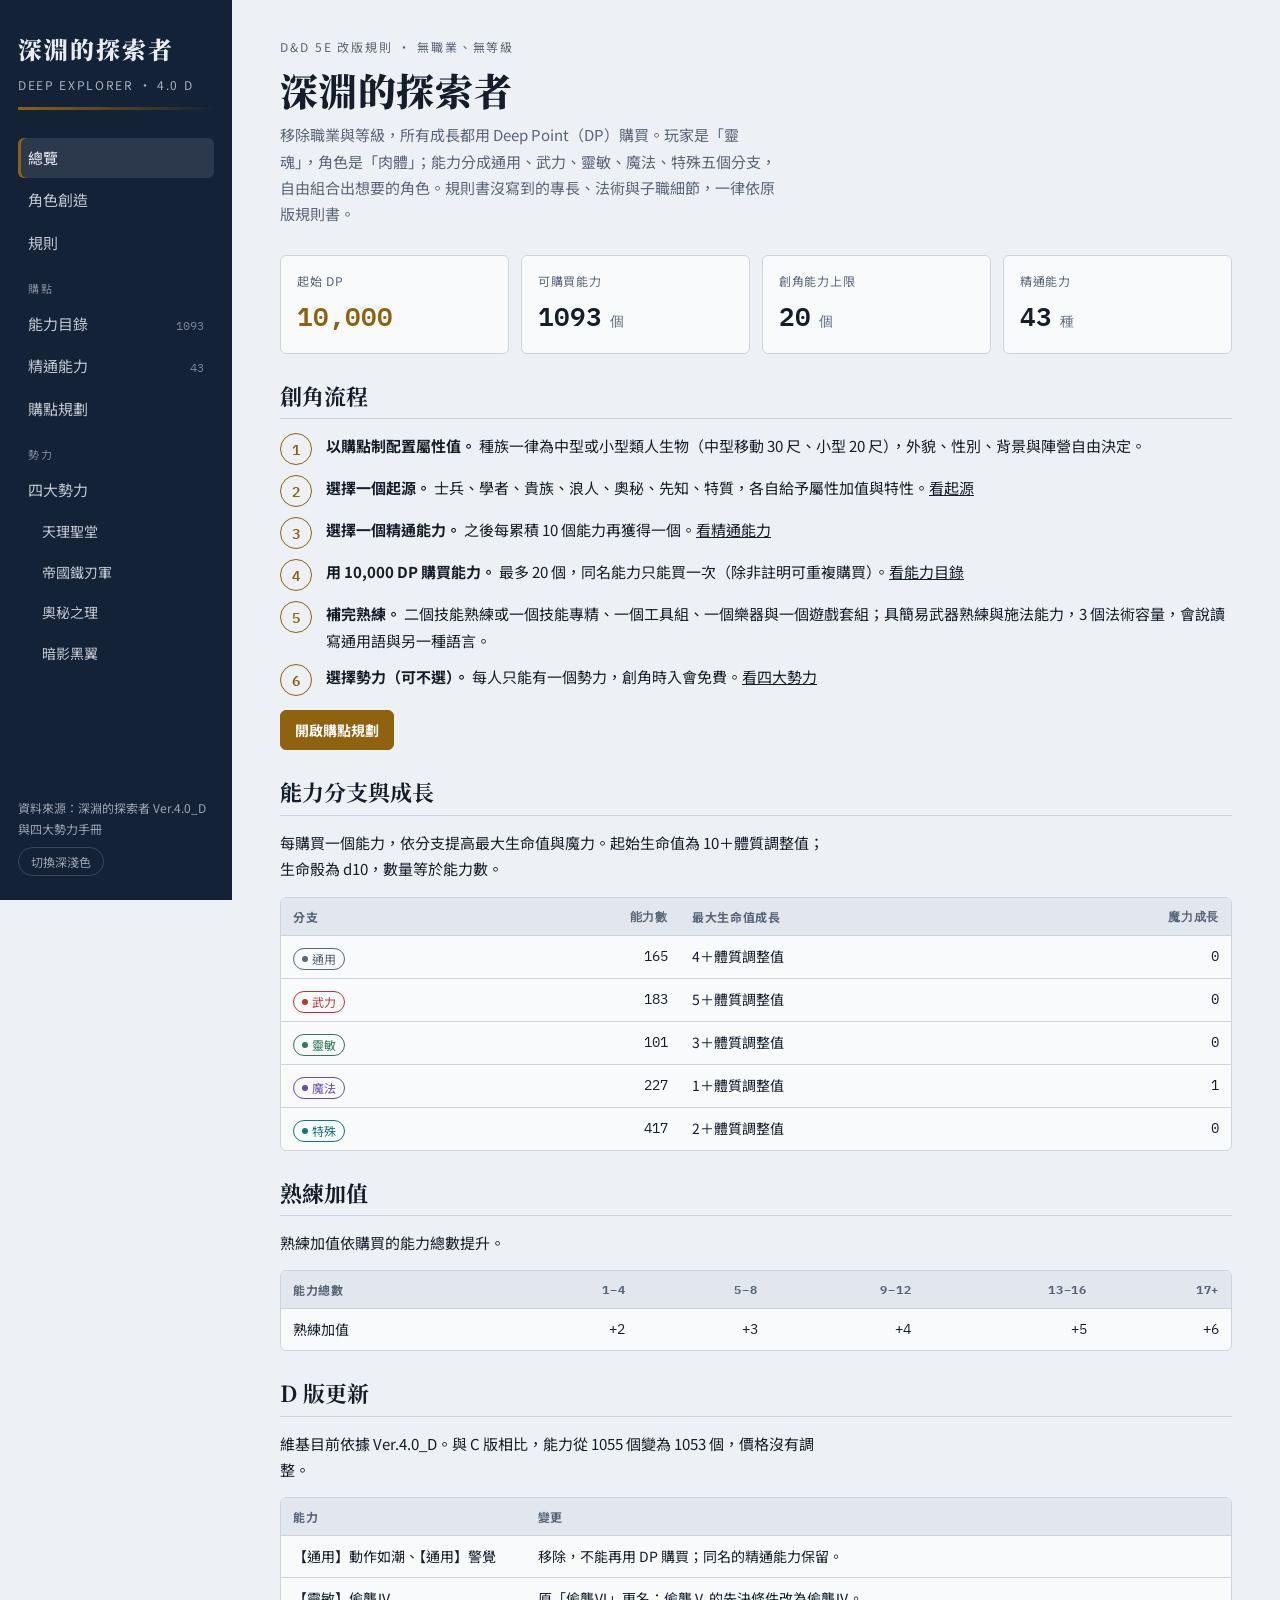
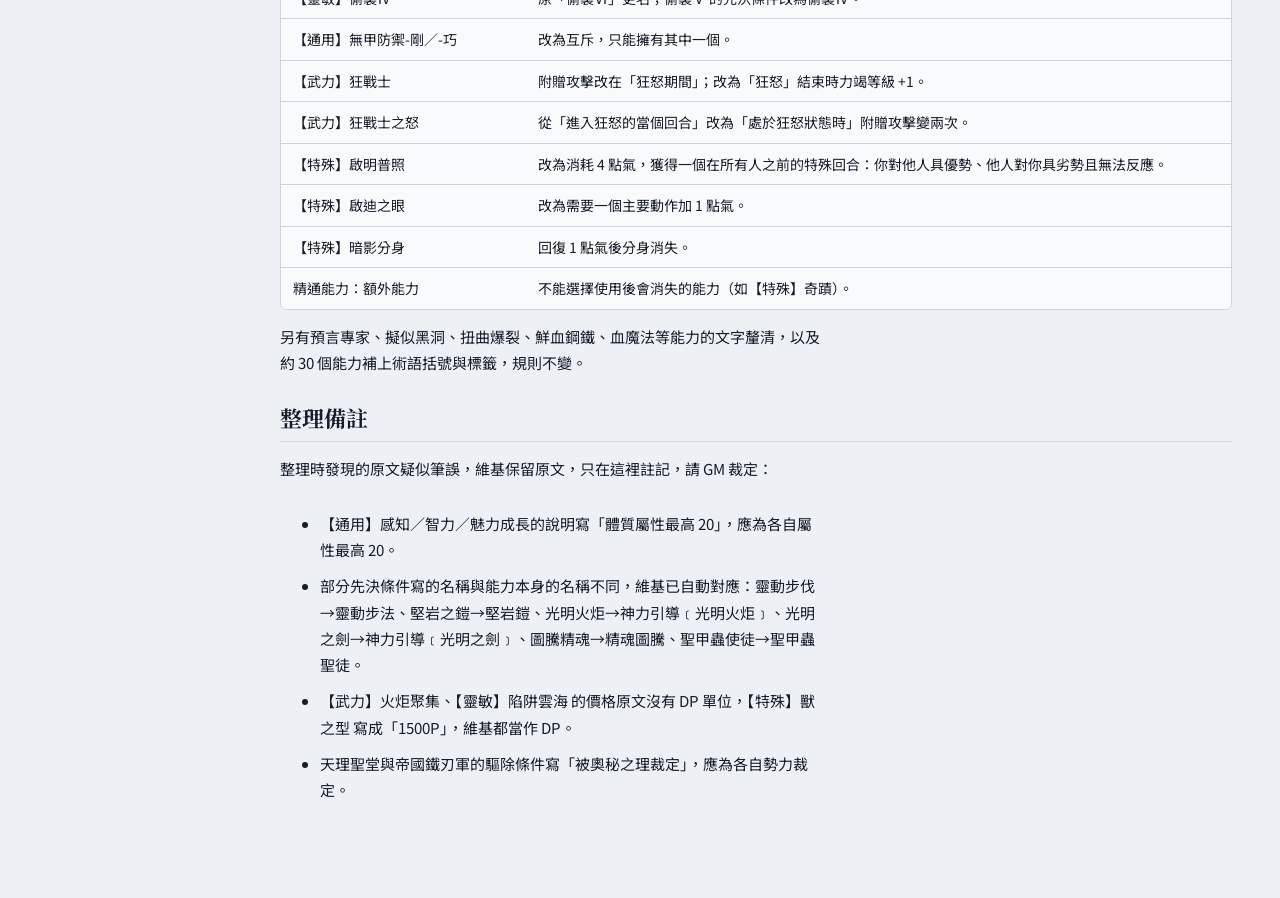
==== commit ace26aac: "Rebuild PDF-derived abilities from layout-mode extraction The second half of the rulebook is now ext" ====
--- a/index.html
+++ b/index.html
@@ -231,6 +231,8 @@
 .rules-text ul ul { margin-top: 4px; }
 .rules-text li.opt { list-style: none; margin-left: -1.3em; font-weight: 700; margin-top: 6px; }
 .rules-text li.opt > ul { font-weight: 400; }
+.rules-text li.bare { list-style: none; }
+.rules-text ul ul ul ul { list-style: circle; }
 .rules-text li.opt::before { content: "◆ "; color: var(--accent); font-size: .8em; }
 
 /* ---------- ability catalog ---------- */
@@ -539,7 +541,7 @@
         <p class="prose">整理時發現的原文疑似筆誤，維基保留原文，只在這裡註記，請 GM 裁定：</p>
         <ul class="prose">
           <li>【通用】感知／智力／魅力成長的說明寫「體質屬性最高 20」，應為各自屬性最高 20。</li>
-          <li>部分先決條件寫的名稱與能力本身的名稱不同，維基已自動對應：靈動步伐→靈動步法、堅岩之鎧→堅岩鎧、光明火炬→神力引導﹝光明火炬﹞、光明之劍→神力引導﹝光明之劍﹞、圖騰精魂→精魂圖騰、聖甲蟲使徒→聖甲蟲聖徒、動物夥伴原初野獸→動物夥伴-原初野獸、動物夥伴龍獸看守→動物夥伴-龍獸看守。</li>
+          <li>部分先決條件寫的名稱與能力本身的名稱不同，維基已自動對應：靈動步伐→靈動步法、堅岩之鎧→堅岩鎧、光明火炬→神力引導﹝光明火炬﹞、光明之劍→神力引導﹝光明之劍﹞、圖騰精魂→精魂圖騰、聖甲蟲使徒→聖甲蟲聖徒。</li>
           <li>【武力】火炬聚集、【靈敏】陷阱雲海 的價格原文沒有 DP 單位，【特殊】獸之型 寫成「1500P」，維基都當作 DP。</li>
           <li>天理聖堂與帝國鐵刃軍的驅除條件寫「被奧秘之理裁定」，應為各自勢力裁定。</li>
         </ul>
@@ -779,7 +781,7 @@
 </div>
 <script>
 /* 由 tools/build_data.py 自動產生，請勿手動編輯 */
-window.CORE = {"abilities":[{"id":"a21d016bd","b":"通用","n":"屬性豁免(力量/敏捷/體質/智力/感知/魅力)","c":1500,"t":["角色獲得所選的屬性豁免熟練。"]},{"id":"a9d2a55a9","b":"通用","n":"力量成長","c":1500,"rep":1,"t":["角色的屬性值:力量增加 2 點(力量屬性最高 20)"]},{"id":"a85ad9530","b":"通用","n":"敏捷成長","c":1500,"rep":1,"t":["角色的屬性值:敏捷增加 2 點(敏捷屬性最高 20)"]},{"id":"a02d5c59d","b":"通用","n":"體質成長","c":2000,"rep":1,"t":["角色的屬性值:體質增加 2 點(體質屬性最高 20)"]},{"id":"a6b4a1394","b":"通用","n":"感知成長","c":1500,"rep":1,"t":["角色的屬性值:感知增加 2 點(體質屬性最高 20)"]},{"id":"aa1c61037","b":"通用","n":"智力成長","c":1500,"rep":1,"t":["角色的屬性值:智力增加 2 點(體質屬性最高 20)"]},{"id":"a4a6211bb","b":"通用","n":"魅力成長","c":1500,"rep":1,"t":["角色的屬性值:魅力增加 2 點(體質屬性最高 20)"]},{"id":"a34e7106a","b":"通用","n":"XX(技能)熟練","c":500,"t":["角色獲得所選的 XX 技能熟練。"]},{"id":"a1b04aa9a","b":"通用","n":"OO(遊戲套組/樂器)熟練","c":500,"t":["角色獲得所選的 OO 熟練。"]},{"id":"a88454c88","b":"通用","n":"△△(工具組)熟練","c":2000,"t":["角色獲得所選的△△工具組熟練。"]},{"id":"ac8bade70","b":"通用","n":"回氣","c":1000,"t":["你擁有有限的充沛精力讓你得以利用於保護自己不受傷害。","在你的回合，你可以使用一個附贈動作以回復等同於 1/2 最大生命值的生命值。一旦你使用此能力，你必須完成長休後才能再使用它。"]},{"id":"a69b2cfba","b":"通用","n":"不屈","c":1000,"t":["你可以在你一次失敗的豁免檢定中重骰。若你這麼做，你必須使用新的擲骰結果。","你必須完成短休後才能再次使用此能力。"]},{"id":"a693b71e0","b":"通用","n":"戰術思維","c":1500,"t":["你的先攻檢定額外獲得等同於你的智力調整值的加值。"]},{"id":"a1215e640","b":"通用","n":"鼓舞戰吼","c":1500,"req":"具有能力[【通用】回氣]","groups":[{"r":[{"b":"通用","n":"回氣"}],"k":1}],"t":["你學會如何激勵你的盟友們戰勝他們過去的傷害。","當你使用你的回氣能力，你可以選取最多三個距離你 60 尺內的友方的生物。只要他們可以看見或聽見你，他們將各自獲得你魅力調整值五倍的[臨時生命值]。"]},{"id":"ab0f5d441","b":"通用","n":"強攻戰吼","c":1000,"req":"具有能力[【通用】回氣]","groups":[{"r":[{"b":"通用","n":"回氣"}],"k":1}],"t":["你學會如何激勵你的盟友們去攻擊敵人。","當你使用你的回氣能力，你可以選取三個距離你 60 尺內的友方的生物。只要它可以看見或聽見你，該生物就能夠以它的反應進行一次近戰、遠程武器攻擊或魔法攻擊。"]},{"id":"adf3d930f","b":"通用","n":"堅壁戰吼","c":1500,"req":"具有能力[【通用】回氣]","groups":[{"r":[{"b":"通用","n":"回氣"}],"k":1}],"t":["你學會如何激勵你的盟友們去防禦敵人的攻擊。","當你使用你的回氣能力，你可以選取三個距離你 60 尺內的友方的生物。只要它可以看見或聽見你，該生物直到下的你下個回合結束前護甲等級(AC)+2。"]},{"id":"a03891cc0","b":"通用","n":"威嚇戰吼","c":2000,"req":"具有能力[【通用】回氣]","groups":[{"r":[{"b":"通用","n":"回氣"}],"k":1}],"t":["你學會如何使敵方的意志崩潰。","當你使用你的回氣能力，你可以選取 5 個距離你 60 尺內且的友方的生物。只要它可以看見或聽見你，其需要進行一次 DC=(8+你 2 倍熟練值)的感知豁免，如失敗，直到目標結束回合時期將無法移動及使用反應。"]},{"id":"a87d02b67","b":"通用","n":"不屈戰吼","c":1500,"req":"具有能力[【通用】回氣]","groups":[{"r":[{"b":"通用","n":"回氣"}],"k":1}],"t":["你學會如何激勵你的盟友們去對抗未知。","當你使用你的回氣能力，你可以選取三個距離你 60 尺內且的友方的生物。只要它可以看見或聽見你，該生物的下一次的豁免具有優勢。"]},{"id":"a2e495edf","b":"通用","n":"巨聲戰吼","c":1000,"t":["當你擁有「戰吼」之名的能力時，可選擇的生物數量增加 2 個。"]},{"id":"a716275e4","b":"通用","n":"自勵戰吼","c":1000,"t":["當你使用「戰吼」之名的能力時，你可以選擇自己。"]},{"id":"a1b85063d","b":"通用","n":"宿敵","c":500,"t":["你在對一個特定類別的敵人的研究、追跡、狩獵、和甚至交談上已相當具備充足的經驗。","選取一個宿敵類別：異怪、野獸、天界生物、構裝體、龍、元素、精類、邪魔、巨人、怪獸、泥怪、植物或不死生物。或者，你可以選取二個類人生物種族（像是豺狼人和獸人）作為宿敵。","你在用於追蹤你宿敵的感知（生存）檢定、以及用以回憶關於它們情報的智力檢定中具有優勢。","當你獲得此能力時，若你的宿敵擁有至少一種語言，你也選取學會一種被它們所使用的語言。"]},{"id":"a89a9119d","b":"通用","n":"宿敵強化Ⅰ","c":500,"req":"具有能力[【通用】宿敵]","groups":[{"r":[{"b":"通用","n":"宿敵"}],"k":1}],"t":["選取一個宿敵類別：異怪、野獸、天界生物、構裝體、龍、元素、精類、邪魔、巨人、怪獸、泥怪、植物或不死生物。或者，你可以選取二個類人生物種族（像是豺狼人和獸人）作為宿敵。"]},{"id":"a88a9100a","b":"通用","n":"宿敵強化Ⅱ","c":500,"req":"具有能力[【通用】宿敵強化Ⅰ]","groups":[{"r":[{"b":"通用","n":"宿敵強化Ⅰ"}],"k":1}],"t":["選取一個宿敵類別：異怪、野獸、天界生物、構裝體、龍、元素、精類、邪魔、巨人、怪獸、泥怪、植物或不死生物。或者，你可以選取二個類人生物種族（像是豺狼人和獸人）作為宿敵。"]},{"id":"a0d090822","b":"通用","n":"宿敵獵手","c":1000,"req":"具有能力[【通用】宿敵]","groups":[{"r":[{"b":"通用","n":"宿敵"}],"k":1}],"t":["每回合一次，攻擊命中你的[宿敵]時，額外造成 1D6 的傷害。"]},{"id":"af600611f","b":"通用","n":"宿敵迴避","c":1000,"req":"具有能力[【通用】宿敵]","groups":[{"r":[{"b":"通用","n":"宿敵"}],"k":1}],"t":["每回合一次，當你的[宿敵]攻擊命中你時，你能使此次攻擊傷害減少 1D6。"]},{"id":"a69ee5fca","b":"通用","n":"宿敵屠戮者","c":1500,"req":"具有能力[【通用】宿敵獵手]或[【通用】宿敵迴避]的其中一個","groups":[{"r":[{"b":"通用","n":"宿敵獵手"},{"b":"通用","n":"宿敵迴避"}],"k":1}],"t":["你成為了一名針對你的[宿敵]的無雙獵手。","在你的每個回合一次，你可以將你的感知調整值加到你對你其中一個[宿敵]所進行的攻擊檢定或傷害骰中。你可以選取在擲骰之前或之后使用此能力，但是必須在任何擲骰效果適用之前使用。"]},{"id":"af000a7d5","b":"通用","n":"原初意志","c":500,"t":["你可以使用你的動作並消耗 1[魔力]以集中你的意識於你周遭的區域。在 1 分鐘內，你可以感知下列類別的生物是否存在於距離你 1 裡內的區域：異怪、天界生物、龍、元素、精類、邪魔、和不死生物。此能力無法揭露出該生物的位置和數量。"]},{"id":"a9bc0ae27","b":"通用","n":"不知疲倦","c":2000,"t":["以一個動作，你能夠給予自己 1d8 + 你的感知調整值的臨時生命值（最少 1 點）。你能夠使用此能力的次數等於你的體質調整值，已消耗的次數可以通過完成一次長休進行回復。","此外，每當你完成一次短休時，你的力竭等級減少 1（若有）。"]},{"id":"a1ec340cc","b":"通用","n":"野性感官","c":2000,"t":["你獲得超自然的感官以輔助說明你對抗看不見的生物。當你攻擊一個你看不見的生物時，你並不會因為無法看見它而在你對它進行的攻擊檢定中承受[劣勢]。同時，只要該生物沒有躲藏於你，且你不處於[目盲]或[耳聾]狀態，則你也能察覺到任何距離你 30 尺內[隱形]生物的位置。"]},{"id":"a4aca00af","b":"通用","n":"鋼鐵心智","c":500,"req":"具有能力[【靈敏】幽影追蹤者]","groups":[{"r":[{"b":"靈敏","n":"幽影追蹤者"}],"k":1}],"t":["你已磨練出用於抵抗來自於你獵物的精神影響力量的能力。","你獲得感知豁免的熟練。若你已經擁有此熟練，則你可以改為獲得智力豁免或魅力豁免的熟練（由你選取）。"]},{"id":"a0cfd46f9","b":"通用","n":"偵測傳送門","c":2000,"t":["你獲得以魔法感知位面傳輸門存在的主要動作。以一個動作，你偵測出距離你 100 哩內最近的傳輸門的距離以及方位。","一旦你使用此能力，直到你完成一次長休之前你都無法再使用它。"]},{"id":"a6691144c","b":"通用","n":"位面戰士","c":1500,"t":["以一個附贈動作，選取一個距離你 30 尺內且你所能看見的生物。你在該回合下一次攻擊命中該生物時，該攻擊所造成的所有傷害都將變成力場傷害，且該生物將受到來自你的攻擊傷害會額外增加 1d8 的力場傷害。"]},{"id":"a590d4c0d","b":"通用","n":"位面戰士-位面之力","c":1000,"req":"具有能力[【通用】位面戰士]","groups":[{"r":[{"b":"通用","n":"位面戰士"}],"k":1}],"t":["[位面戰士]所增加 1D8 力場傷害，變為 2D8。"]},{"id":"a214de280","b":"通用","n":"逃離眾敵","c":2000,"t":["所有對你進行的藉機攻擊將具有劣勢。"]},{"id":"a4e14d19d","b":"通用","n":"防禦多重攻擊","c":2000,"t":["當一個生物以一次攻擊命中你時，你的護甲等級(AC)將對該生物在該回合中所進行的所有后續攻擊獲得 +4 的加值。"]},{"id":"a95eb9121","b":"通用","n":"遠離恐懼","c":500,"t":["你在對抗[恐懼]的豁免檢定中具有優勢。"]},{"id":"a86bd130c","b":"通用","n":"逆潮而立","c":1500,"t":["當一個敵對生物對你進行的一次近戰攻擊失手，你可以使用你的反應以強迫該生物對你所選取的另一個生物（除了它自己以外）重複進行一次該攻擊。"]},{"id":"a3d41e2c7","b":"通用","n":"獵者感知","c":1000,"t":["你獲得凝視一個生物並以魔法知悉傷害它最佳的方式的能力。以一個動作，選取一個距離你 60 尺內且你所能看見的生物。你將立刻知道該生物是否擁有任何傷害免疫、抗性、或是易傷，以及它們的種類。若該生物不受預言系魔法影響，則你感知到的結果將會是它不具有任何傷害免疫、抗性和易傷。","你可以使用此能力的次數等同於你的感知調整值（最少 1 次）。你在完成一次長休后回復所有你消耗掉的次數。"]},{"id":"a68eedd73","b":"通用","n":"獵者","c":1500,"t":["你可以專注你的憤怒於單一敵人，增加你對它所造成的傷害。以一個附贈動作，你指定一個距離你 60 尺內且你所能看見的生物作為此能力的目標。之後每個回合當你第一次以武器攻擊命中目標時，它將額外受到來自該武器的 1d6 傷害。","你指定另一個不同生物作為目標時此效果提早結束。","你可以使用此能力的次數等同於你的感知調整值（最少 1 次）。你在完成一次長休后回復所有你消耗掉的次數。"]},{"id":"af71dc6ff","b":"通用","n":"超常防禦","c":1000,"req":"具有能力[【通用】獵者]","groups":[{"r":[{"b":"通用","n":"獵者"}],"k":1}],"t":["你獲得其餘的韌性以抵抗你獵物對你身體和精神所做出的侵襲。","每當被你[獵者]所指定的目標強迫你進行一次豁免檢定時，骰 1D6 並將其加入你的擲骰結果中。"]},{"id":"a5e4e9781","b":"通用","n":"獵物阻饒","c":1000,"req":"具有能力[【通用】獵者]","groups":[{"r":[{"b":"通用","n":"獵者"}],"k":1}],"t":["你獲得如何使你鎖定獵物不自在的能力。","每當被你[獵者]所指定的目標攻擊時，你可以一個反應使其此回合的所有攻擊命中減少 1D6。","每當被你[獵者]所指定的目標使用法術時，你可以一個反應使其須通過 DC=(8+你的熟練+感知調整值)的感知豁免，否則它的法術將失敗並被浪費。一旦你使用此能力，直到你完成一次短休或長休之前你都無法再使用它。"]},{"id":"a68a9df25","b":"通用","n":"殺手反制","c":1000,"req":"具有能力[【通用】獵者]","groups":[{"r":[{"b":"通用","n":"獵者"}],"k":1}],"t":["你獲得在你的獵物嘗試妨害你時展開反擊的能力。","若你被你[獵者]所指定的目標強迫你進行一次豁免檢定，你可以使用你的反應以對該獵物進行一次武器攻擊。你在進行該豁免檢定之前立刻進行此攻擊。若你的攻擊命中，則除了該攻擊原本的效果之外，你的豁免檢定也將自動成功。"]},{"id":"a6b96ef06","b":"通用","n":"手穩就准","c":1000,"t":["使用一個附贈動作，你在目前回合為你的下一次攻擊將具有優勢。你只能在你本回合還沒有移動的時候使用這個附贈動作，而且在你使用這個附贈動作后，你的速度在目前回合裡歸零。"]},{"id":"aad243f66","b":"通用","n":"盲感","c":1000,"t":["若你能夠聽見，則你能夠察覺到任何距離你 10 尺內躲藏起來或隱形的生物所在的位置。"]},{"id":"a8c4ab9f8","b":"通用","n":"可靠才能","c":2500,"t":["每當你進行一個允許你加入你熟練加值的技能檢定，你可以將其 d20 骰出 9 或以下的擲骰結果視為 10。"]},{"id":"acba7e167","b":"通用","n":"幸運一擊","c":3000,"t":["你有着在你需要的時候成功的神奇訣竅。","若你對一個生物的攻擊失手時，你可以將該次攻擊從失手改成命中。或者，若你在一次屬性檢定中失敗，你可以將其 D20 的擲骰結果視作骰出了 20。","一旦你使用此能力，你直到完成一次短休或長休前都不能再使用它。"]},{"id":"aab06b847","b":"通用","n":"專業滲透","c":1000,"t":["你可以為自己創造出可靠的假身分。你必須花費七天的時間和 500 DP 以為該身分編造曆史紀錄、職業、以及人際關系。你無法編造一個屬於他人的身分。舉例來說，你可能會需要取得相應的服裝、介紹信、以及看似官方的證明文檔，來為自己創建一個來自偏遠城市商行成員的身分，並使你得以混入其他富商團體中。","在這之后，若你採用該身分作為偽裝，其他生物將會相信你就是那個人，直到另有明顯證據證明你不是。"]},{"id":"aaf0fd26c","b":"通用","n":"冒充者","c":1500,"req":"具有能力[【通用】專業滲透]","groups":[{"r":[{"b":"通用","n":"專業滲透"}],"k":1}],"t":["你獲得准確模仿其他人說話、書寫、和行為舉止的能力。你必須花費至少三個小時的時間以研究該人物行為中的這三個要素：聆聽他的說話腔調、查看字跡、以及觀察舉止習慣。","你的詭計對尋常觀察者而言難以分辨。若一個謹慎的生物因一些模仿缺陷而開始懷疑，則你在任何你用以避免被察覺所進行魅力（欺瞞）檢定中具有優勢。"]},{"id":"a9cf3624d","b":"通用","n":"審訊者","c":1500,"t":["你發展出了分辨謊言的天賦。每當你進行一次感知（洞悉）檢定以辨別一個生物是否說謊時，你將 d20 骰出的 7 或更低的擲骰結果視作骰出 8。","你可以使用一個附贈動作以進行一次感知（感知）檢定以發現隱藏的生物或物體，或進行一次智力（調查）檢定以揭示或破譯線索。"]},{"id":"a74f1849a","b":"通用","n":"穩定之眼","c":500,"t":["若你移動不超過你移動速度一半的距離，你在同個回合所進行的任何感知（察覺）或智力（調查）檢定中具有優勢。"]},{"id":"a7ecc2859","b":"通用","n":"精準之眼","c":1000,"t":["你的感知能力機乎不可能被挫敗。","以一個動作，只要你不處於目盲或耳聾狀態，你就可以感知到距離你 30 尺內的幻象的存在、不處於它原本型態的變形者、以及其他用以欺瞞感官的魔法。你能感知到正嘗試欺騙你的效果，但你無法得知它所隱藏的事物或它真正的性質。","你可以使用這個能力的次數等同於你的感知調整值（最少一次），且你在完成一次長休后回復所有你花費掉的次數。"]},{"id":"aba9e82b7","b":"通用","n":"戰術大師","c":1000,"t":["你能夠以一個附贈動作採取協助動作。此外，當你使用協助動作以援助盟友攻擊一個生物時，若目標可以看見或聽見你，則該攻擊的目標可以在距離你 30 尺內的位置，而非原本的 5 尺內。"]},{"id":"ae4b4639c","b":"通用","n":"誤導攻擊","c":1000,"t":["你有時可以讓另一個生物代為承受針對你的攻擊。當你被一次攻擊指定為目標，且有一個距離你 5 尺內的生物，則你可以使用你的反應以讓該攻擊改為指定該生物作為目標。"]},{"id":"a47a5bdb8","b":"通用","n":"無甲防禦-剛","c":1000,"req":"不具有能力[【通用】無甲防禦-巧]","excl":[{"b":"通用","n":"無甲防禦-巧"}],"extra":1,"t":["當你未穿戴護甲時，你的 AC 等於 10 + 你的敏捷調整值 + 你的體質調整值。你可以使用盾牌而仍獲得這個好處。"]},{"id":"a23a107de","b":"通用","n":"無甲防禦-巧","c":1000,"req":"不具有能力[【通用】無甲防禦-剛]","excl":[{"b":"通用","n":"無甲防禦-剛"}],"extra":1,"t":["當你未穿戴護甲時，你的 AC 等於 10 + 你的敏捷調整值 + 你的感知調整值。你可以使用盾牌而仍獲得這個好處。"]},{"id":"a186ee714","b":"通用","n":"險境感知","c":1500,"t":["你獲得一種能查覺到周遭異狀的超常感知能力，讓你在躲避危險時掌握先機。","你在對抗你所能見的效果時所進行的敏捷豁免中具有 [優勢] ，像是陷阱和法術。要獲得此好處，你不能處於目盲、耳聾或無力狀態。"]},{"id":"a4deb172d","b":"通用","n":"魔法之拳","c":500,"t":["你的徒手攻擊被同時視為魔法攻擊。"]},{"id":"a8d99dba7","b":"通用","n":"心頭滅卻","c":1000,"t":["你可以使用一個動作以結束一個讓你被魅惑或[恐懼]的效果。"]},{"id":"a670daf56","b":"通用","n":"百病不侵","c":3000,"t":["你免疫於疾病和毒素傷害（包含中毒狀態）。"]},{"id":"ab5a9757b","b":"通用","n":"劍聖之途","c":1500,"req":"具有能力[【武力】武藝]","groups":[{"r":[{"b":"武力","n":"武藝"}],"k":1}],"t":["你特殊的武術訓練讓精通於你特定武器的使用。你獲得下列好處。","• 劍聖武器. 選擇二種武器作為你的劍聖武器：一種近戰武器和一種遠程武器。這些武器可以是任何沒有重型或特殊屬性的簡易或軍用武器，包括長弓也是可選選項之一。若你尚未熟練於這些武器，則你獲得它們的熟練。","• 靈巧格檔. 若你在你的回合以攻擊動作的一部份進行了一次徒手攻擊，且你正持握一把劍聖武器，則若該武器是一把近戰武器，你將可以用它來保護自己。當該武器在你中且你未陷入無力狀態，你的 AC 獲得+2 加值直到你的下個回合開始。","• 劍聖神射.你可以在你的回合使用一個附贈動作讓你通過劍聖武器所進行遠程攻擊變得更加致命。當你這麼做時，任何被你以劍聖武器所進行的遠程攻擊命中的目標將會受到額外的 1d4 該武器傷害類型的傷害。你保留這個好處直到該回合結束。"]},{"id":"a37e00415","b":"通用","n":"劍聖武器增加","c":500,"req":"具有能力[【通用】劍聖之途]","groups":[{"r":[{"b":"通用","n":"劍聖之途"}],"k":1}],"rep":1,"t":["你的劍聖武器數目增加 2。"]},{"id":"a094b84de","b":"通用","n":"人劍合一","c":1000,"req":"具有能力[【通用】劍聖之途]及[【特殊】氣]","groups":[{"r":[{"b":"通用","n":"劍聖之途"},{"b":"特殊","n":"氣"}],"k":2}],"t":["你將你的氣延展至你的劍聖武器中，賦予你下列好處。","• 魔法劍聖武器. 在克服對非魔法攻擊和傷害的抗性和免疫能力時，你以劍聖武器所進行的攻擊被視作魔法攻擊。","• 機敏打擊. 當你以劍聖武器命中一個目標時，你可以消耗 1 點氣以讓該武器對目標造成等同於你武藝骰的額外傷害。你只能在你的每個回合使用這個能力一次。"]},{"id":"a0f6a4ec2","b":"通用","n":"心靈防禦","c":3000,"t":["你對心靈傷害獲得抗性。此外，你在對抗魅惑或[恐懼]的豁免檢定上獲得優勢。"]},{"id":"a0f378d49","b":"通用","n":"強效治療","c":1500,"t":["奔馳於你體內的神聖能量可以強化治療法術。","每當你或一個距離你 5 尺內的盟友擲骰決定一個法術所回復的生命值數值時，只要你並非處於無力狀態，你就可以消耗 1[魔力]以重骰任意數量的這些骰子一次。你每個回合只能使用此能力一次。"]},{"id":"a674bbebb","b":"通用","n":"超凡之翼","c":2000,"t":["你可以使用一個附贈動作以從你背后展現出一對靈體翅膀。當這對翅膀存在時，你擁有 30 尺的飛行速度。這對翅膀會持續存1 分鐘或直到你陷入無力狀態、死亡、或你以一個附贈動作解消它們。","你為你神聖魔法能力所選擇的傾向，將會決定這對靈體翅膀的外觀：善良或守序則為鷹翼、邪惡或混亂則為蝙蝠翅膀、中立則為蜻蜓翅膀。","你可以使用這個能力的次數等同於你的感知調整值（最少一次），且你在完成一次長休后回復所有你花費掉的次數。"]},{"id":"aad889e79","b":"通用","n":"神秘療愈","c":2500,"t":["你獲得為幫助他人克服嚴重傷勢的能力。","當 5 尺內的一名生物(不包含自己)只剩下少於一半的生命值時，以一個動作，你可以為周圍 5 尺內的所有友方生物(不包含自己)回復你生命值最大值一半的生命值。","一旦你使用此能力，直到你完成一次長休前都不能再使用它。"]},{"id":"adcb0d8c4","b":"通用","n":"龍之血脈","c":2500,"t":["選擇下面一個龍種作為你的龍族血統:","龍種傷害種類","黑龍酸蝕","藍龍閃電","黃銅龍火焰","青銅龍閃電","赤桐龍酸蝕","金龍火焰","綠龍毒素","紅龍火焰","銀龍冰冷","白龍冰冷","每當你在與龍族交互時進行魅力檢定，若你的熟練加值能適用於該檢定，你的熟練加值變為二倍。","你龍族血統的物理特徵開始浮現。你的生命值最大值增加 1 點，且每當你在習得能力時都會再增加 1 點。","你一部份的肌膚將會被輕薄、龍族般的光滑鱗片給覆蓋。當你未穿戴護甲時，你的 AC 等於 13 + 你的敏捷調整值。","你指尖長出可伸縮的爪子。這對爪子是你可以用來進行徒手打擊的天生武器。如果你用它們命中目標，你造成等同於 1d4 + 你的力量調整值的揮砍傷害，而非原本徒手打擊的鈍擊傷害。"]},{"id":"a16b33bcc","b":"通用","n":"終焉之眼","c":1000,"req":"具有能力[【特殊】終焉之力]","groups":[{"r":[{"b":"特殊","n":"終焉之力"}],"k":1}],"t":["你具有 120 尺範圍的黑暗視覺。"]},{"id":"a9c28d5ef","b":"通用","n":"神力引導﹝驅散不死﹞","c":500,"req":"具有能力[【特殊】神力引導]","groups":[{"r":[{"b":"特殊","n":"神力引導"}],"k":1}],"t":["以一個動作並消耗一個神力引導使用次數，你展現你的聖徽並說出斥責不死生物的禱詞。每個距離你 30 尺內且可以看見或聽見你的不死生物必須進行一次感知豁免。若該生物豁免失敗，則它將被驅散長達 1 分鐘或直到它受到傷害。","一個被驅散的不死生物必須用它的回合嘗試盡可能的遠離你，且它無法自願的移動到距離你 30 尺內的空間。它無法採取反應。它的動作只能使用疾走動作或嘗試掙脫阻止它移動的效果。若它無法移動，則該生物將使用閃避動作。"]},{"id":"afdd4d39d","b":"通用","n":"摧毀不死","c":2000,"req":"具有能力[【通用】神力引導﹝驅散不死﹞]","groups":[{"r":[{"b":"通用","n":"神力引導﹝驅散不死﹞"}],"k":1}],"t":["當一個不死生物在對抗你驅散不死能力的豁免檢定中失敗，該生物將立即被摧毀。"]},{"id":"a740dc3a0","b":"通用","n":"神力引導﹝知識之井﹞","c":1500,"req":"具有能力[【特殊】]神力引導]","groups":[{"r":[{"b":"特殊","n":"神力引導"}],"k":1}],"t":["你可以使用你的神力引導以進入知識的神聖之井。以一個動作消耗一個神力引導，你選擇一項技能或工具。在 10 分鐘內，你將熟練於所選的技能或工具。"]},{"id":"a9f6c6354","b":"通用","n":"知識祝福","c":1000,"req":"具有能力[【通用】神力引導﹝知識之井﹞]","groups":[{"r":[{"b":"通用","n":"神力引導﹝知識之井﹞"}],"k":1}],"t":["你也變得熟練於二個從下列選項中自選的技能：[奧秘]、[歷史]、[自然]或[宗教]。你的熟練加值在使用這些技能所進行的任何屬性檢定中變為兩倍。"]},{"id":"a4f09e6ef","b":"通用","n":"神力引導﹝雷電狂怒﹞","c":1500,"req":"具有能力[【特殊】神力引導]","groups":[{"r":[{"b":"特殊","n":"神力引導"}],"k":1}],"t":["你可以使用你的神力引導以施加不受控的凶猛暴風之力。","當你擲骰決定 [閃電傷害] 或 [雷鳴傷害] 時，你可以使用你的 [神力引導] ，不擲骰而改為直接造成最大傷害。"]},{"id":"aa98cd768","b":"通用","n":"雷電猛擊","c":1500,"req":"具有能力[【通用】神力引導﹝雷電狂怒﹞]","groups":[{"r":[{"b":"通用","n":"神力引導﹝雷電狂怒﹞"}],"k":1}],"t":["一回合一次，當你對一個體型為大型或更小的生物造成 [閃電傷害] 或 [雷鳴傷害] 時，你也可以將它推離你最多 10 尺距離。"]},{"id":"afe26efc7","b":"通用","n":"黑夜明目","c":3000,"req":"具有能力[【特殊】神力引導﹝暮光聖域﹞]","groups":[{"r":[{"b":"特殊","n":"神力引導﹝暮光聖域﹞"}],"k":1}],"t":["你的雙眼可以洞穿最深沉的黑暗。","你獲得 300 尺的黑暗視覺，而你的視力在微光光照下視為等同於明亮光照，而在黑暗中則視為等同於微光光照。","以一個主要動作，你可以用魔法將黑暗視覺分享給你 10 尺內最多等同於你感知調整值數量（最少 1 名生物）的可見自願生物。共享的黑暗視覺持續 1 小時。一旦如此做，直到你完成一次長休或消耗 1[魔力]，你無法再次分享此特性。"]},{"id":"acf2cd50e","b":"通用","n":"驚覺賜福","c":1500,"req":"具有能力[【特殊】神力引導﹝暮光聖域﹞]","groups":[{"r":[{"b":"特殊","n":"神力引導﹝暮光聖域﹞"}],"k":1}],"t":["夜晚教會了你時刻保持警惕。你能用一個主要動作觸碰一個生物（包括你自己），並賦予該生物下次先攻檢定優勢。此增益在該生物骰先攻檢定或你再次使用此特性后立刻結束。","你可以使用這個能力的次數等同於你的感知調整值（最少一次），且你在完成一次長休后回復所有你花費掉的次數。"]},{"id":"a5005b174","b":"通用","n":"神聖感知","c":1500,"t":["強大的邪惡對你來說就像是令人作嘔的臭氣，而強大的善良在你的耳中就如同仙樂般鳴響。以一個主要動作，你可以擴張你的意識以偵測這類力量。直到你的下個回合結束前，你知曉任何距離你 60 尺內，且未處於全掩護的天界生物、邪魔、或不死生物的位置。你知曉被你感知到的存在的種類（天界生物、邪魔、或不死生物），但無法知曉它的身分（例如吸血鬼伯爵，斯特拉德·馮·扎洛維奇）。在同樣的範圍內，你也可以偵測到任何被像是聖居法術給祝聖或褻瀆的場所或物體。","你可以使用這個能力的次數等同於 1 + 你的魅力調整值。當你完成一次長休，你回復所有你花費掉的次數。"]},{"id":"a99bd0106","b":"通用","n":"不屈之魂","c":2000,"req":"具有能力[【特殊】神力引導﹝捍衛挑戰﹞]","groups":[{"r":[{"b":"特殊","n":"神力引導﹝捍衛挑戰﹞"}],"k":1}],"t":["你在用於避免麻痺或震懾的豁免檢定中具有優勢。"]},{"id":"a5638347c","b":"通用","n":"荒野形態","c":1500,"t":["你可以使用你的主要動作變成一個你曾經見過大型(含)以下野獸的型態。你可以使用這個能力二次。你在完成一次短休或長休后回復所有你花費掉的次數。","你可以保持野獸型態長達等同於你熟練值二倍的小時數。你接着將回復你原本的型態，除非你再花費此能力的一個次數。你可以通過在你的回合使用一個附贈動作以提早回復你原本的型態。你將在你陷入昏迷、生命值歸零、或死亡時自動回復原本的型態。","當你變形后，適用以下規則：","• 你的游戲數據被該野獸的數據給取代，但你保留你的陣營、個性，和智力、感知、和魅力值。你同時也保留你的所有技能和豁免熟練，並額外獲得該生物所具有的熟練。若該生物具有與你相同的熟練項，且它數據數據中列出的加值比你的還要高，則你使用該生物的加值取代你自己的。若該生物具有任何傳奇動作或巢穴動作，你不能使用它們。","• 當你變形時，你取用該野獸的生命值和生命骰。當你回復你原本的型態時，你將取回你變形之前的生命值。若你是因為生命值歸零而回復原本型態，則任何溢出傷害都將被帶到你原本的型態，扣減你原本的生命值。舉例來說，若你在處於動物型態時受到 10 點傷害，且只剩下 1 點生命值，你將回復原本的型態並承受 9 點傷害。只要這個溢出傷害沒有讓你原本型態的生命值歸零，你就不會被擊倒昏迷。","• 你不能施放法術，且你說話或採取任何需要雙手的動作的能力將受限於你的野獸型態。然而，變形並不會中斷你對已施放法術的專注，也不會讓你無法採取你已經施放法術所提供的動作，像是召雷術。","• 你保留任何來自你職業、種族、或其他來源的能力，且若新型態物理上有能力這麼做，你就能夠使用它們。然而，你無法使用你的特殊感官，像是黑暗視覺，除非你的新型態也具有該感官。","• 你選擇你的裝備是會掉在地上、融入新型態、或是被新型態穿戴。被穿戴的裝備將正常生效，但 DM 將根據該生物的體型和形狀以決定新型態是否可以正常穿戴你的每個裝備。你的裝備並不會改變形狀或尺寸以符合你的新形態，且任何新型態無法穿戴的裝備將會掉在地上或融入新型態。直到你解除該型態前，融入新型態的裝備將不會產生任何效果。","• 根據變形野獸的挑戰等級不同你需要花費更多的荒野形態變形次數來變身。","◦ 挑戰等級 0~5 一次。","◦ 挑戰等級 6~10 兩次。","◦ 挑戰等級 11~15 三次。","◦ 挑戰等級 15~20 四次。","◦ 挑戰等級 21 以上五次。"]},{"id":"a4b453251","b":"通用","n":"荒野共鳴","c":1000,"req":"具有能力[【通用】荒野形態]","groups":[{"r":[{"b":"通用","n":"荒野形態"}],"k":1}],"rep":1,"t":["你使用荒野形態能力的次數增加 1 次。"]},{"id":"a75e6fa12","b":"通用","n":"戰鬥荒野形態","c":1500,"req":"具有能力[【通用】荒野形態]","groups":[{"r":[{"b":"通用","n":"荒野形態"}],"k":1}],"t":["你獲得在你的回合以一個附贈動作，而非一個動作來使用荒野形態的變形能力。","當你通過荒野型態而處於變形狀態時，你可以使用一個附贈動作以消耗[魔力]，回復等同於被消耗[魔力] d12 點的生命值。"]},{"id":"ae9d366f1","b":"通用","n":"自然之護","c":3500,"t":["你將不會被元素或精類生物給魅惑或[恐懼]，且你將免疫於疾病和毒素傷害（包含中毒狀態）。"]},{"id":"a9500075f","b":"通用","n":"吟遊激勵","c":1500,"t":["你可以用振奮人心的言詞或音樂來激勵其他生物。在你的回合中使用一個附贈動作來選擇一個除你之外，距離你 60 尺內且可以聽見你的生物，該生物獲得一個吟游激勵骰 d6。","在接下來的 10 分鐘內，該生物可以骰這顆激勵骰，並將骰出來的數字加到它所進行的一次屬性檢定、攻擊檢定、或豁免檢定中。該生物可以在骰 d20 之后才決定是否使用使用吟游激勵骰，但必須在 DM 宣布該檢定結果之前使用。一旦吟游激勵骰被使用，它就消失。且一個生物同時只能擁有一顆吟游激勵骰。","你可以使用這個能力的次數等同於你的魅力調整值+你的熟練值。你在完成一次長休后回復所有你花費掉的次數。"]},{"id":"a7df4f914","b":"通用","n":"吟遊激勵強化","c":2000,"req":"具有能力[【通用】吟遊激勵]","groups":[{"r":[{"b":"通用","n":"吟遊激勵"}],"k":1}],"t":["吟游激勵骰由 d6→d8。"]},{"id":"ab6dacfec","b":"通用","n":"吟遊激勵強化Ⅱ","c":3000,"req":"具有能力[【通用】吟遊激勵強化]","groups":[{"r":[{"b":"通用","n":"吟遊激勵強化"}],"k":1}],"t":["吟游激勵骰由 d8→d12。"]},{"id":"a3e057f77","b":"通用","n":"紓壓曲","c":1500,"t":["你可以在短休期間利用安撫人心的音樂或演說來使你受傷的隊友回復活力。若你或任何可以聽見你表演的生物在短休結束時借由消耗生命骰回復生命值，則每顆生命骰將為生物額外回復的 1d8 生命值。"]},{"id":"affcfa2b4","b":"通用","n":"紓壓曲-續曲","c":2500,"req":"具有能力[【通用】紓壓曲]","groups":[{"r":[{"b":"通用","n":"紓壓曲"}],"k":1}],"t":["你的紓壓曲額外回復的生命值由 1d8→1d12。"]},{"id":"abc34062b","b":"通用","n":"激勵涌泉","c":3500,"req":"具有能力[【通用】吟遊激勵]","groups":[{"r":[{"b":"通用","n":"吟遊激勵"}],"k":1}],"t":["你在完成一次短休或長休后都會回復所有你在吟游激勵骰花費掉的次數。"]},{"id":"ac48c4291","b":"通用","n":"反制迷惑","c":2500,"t":["你獲得使用音樂或言語的力量來干擾會影響心靈效果的能力。","以一個動作，你可以開始一段持續到你下個回合結束的表演。在這段期間，你和任何與你距離 30 尺內的友善生物在對抗[恐懼]或魅惑的豁免檢定中獲得優勢。只有能聽見你的生物可以獲得此效果。這段表演將在你陷入無力、無法發出聲音、或是你自願停止（不需要動作）時提早結束。在表演期將你皆無法使用動作、附贈動作、反應。"]},{"id":"aaf2a1655","b":"通用","n":"擾神之詞","c":1500,"req":"具有能力[【通用】吟遊激勵]","groups":[{"r":[{"b":"通用","n":"吟遊激勵"}],"k":1}],"t":["你可以編造一些帶有魔力的話語，擾亂一個生物的心神，使其自我懷疑。","消耗一個附贈動作，你可以消耗一個吟游激勵骰，選擇一個你視野中的距你 60 尺以內的生物。擲出吟游激勵骰，在你的下一個回合開始前，該生物的下一次豁免檢定將會減去這個激勵骰所投出的值。"]},{"id":"a81cca8e1","b":"通用","n":"不竭鼓舞","c":1500,"req":"具有能力[【通用】吟遊激勵]","groups":[{"r":[{"b":"通用","n":"吟遊激勵"}],"k":1}],"t":["你的激勵言語是如此的具有感染力，以至於被鼓舞的人感受到他們必須要，不行也得行地做到成功。","當一個生物使用了你的吟游激勵骰用於攻擊骰、屬性檢定或豁免檢定后仍然失敗，其可以保留這個吟游激勵骰。"]},{"id":"a971289b1","b":"通用","n":"成功學說","c":1500,"req":"具有能力[【通用】吟遊激勵]","groups":[{"r":[{"b":"通用","n":"吟遊激勵"}],"k":1}],"t":["當你成功激勵了他人之后，你那雄辯言辭的力量會散播開去。","當一個距離你 60 尺內的生物使用了你的吟游激勵骰增益了一次攻擊骰，屬性檢定或者豁免檢定並且成功之后，你可以用你的反應去借此鼓勵另一個（除了你之外的）能聽見你的生物了，其獲得一個吟游激勵骰，並且你不會消耗已有的吟游激勵骰。","你可以使用該能力的次數等於你的魅力調整值（最少為 1），在長休后回復該能力被消耗的所有使用次數。"]},{"id":"a08eba503","b":"通用","n":"醉人演出","c":1500,"t":["你可以在你的表演中注入魅惑人心的精類魔法。","若你持續表演至少 1 分鐘，你可以嘗試通過歌唱、朗誦詩歌、或跳舞來驚艷你的聽眾。在表演結束時，選擇距離你 60 尺內完整觀看或聆聽了你表演的任意數量個類人生物，數量最多等同於你的魅力調整值（最少為 1）。每個目標必須成功通過一次對抗你法術豁免 DC 的感知豁免，否則將被你魅惑。當因為這個方式被魅惑，目標將視你為偶像，熱烈地和任何人談論關於你的事，並阻撓任何反對你的人。除非它原本就傾向為你而戰，否則它會避免暴力手段。作用於一個目標上的此效果會在 1 小時后結束，或在它受到任何傷害、你攻擊它、或它目擊你攻擊或傷害了他的任何盟友時提早結束。","若目標成功通過豁免檢定，目標並不會察覺到你曾嘗試魅惑它。","一旦你使用此能力，直到你完成一次短休或長休之前你都不能再使用它。"]},{"id":"adf31a4da","b":"通用","n":"絕代技藝","c":1500,"req":"具有能力[【通用】吟遊激勵]","groups":[{"r":[{"b":"通用","n":"吟遊激勵"}],"k":1}],"t":["當你進行一次屬性檢定時，你可以消耗一次你吟游激勵的使用次數。骰一顆吟游激勵骰，並將骰出來的數字加入該屬性檢定的擲骰結果中。你可以選擇在你為該屬性檢定擲骰后，但 DM 宣布你成功與否之前使用此能力。"]},{"id":"a8d699e53","b":"通用","n":"駭人言詞","c":2000,"t":["你學會將能夠引發恐慌的陰險魔法注入看似無害的言詞中。","若你和一個類人生物單獨談話至少 1 分鐘，你可以嘗試在它心中埋下偏執和妄想。在對話結束時，目標必須以劣勢成功通過一次對抗你法術豁免 DC 的感知豁免，否則因你或你所選擇的另一個生物陷入[恐懼]。目標將因為這個方式而陷入[恐懼]長達 1 小時，或直到它被攻擊或傷害、或直到它目擊它的盟友被攻擊或傷害。","若目標成功通過豁免檢定，目標並不會察覺到你曾嘗試[恐懼]它。","一旦你使用此能力，直到你完成一次短休或長休之前你都不能再使用它。"]},{"id":"a4914d285","b":"通用","n":"陰影學識","c":2000,"t":["你獲得將黑暗魔法編入你言詞，引發出一個生物最懼怕事物的能力。","以一個主要動作，你用魔法低語一段詞句，且只有一個距離你 30 尺內的生物可以聽見。目標必須進行一次對抗你法術豁免 DC 的感知豁免。若它與你之間沒有共通的語言或它無法聽見你，則它將自動通過該豁免檢定。若豁免成功，你的低語聽起來將像是一陣不知所雲的呢喃，且沒有任何效果。","若豁免失敗，目標將在接下來 8 小時內被你魅惑，或直到你或你的盟友攻擊它、傷害它、或強迫它進行一次豁免檢定。它將把這段低語解讀成一段對它最不堪秘密的描述。你不會獲得任何對該秘密的情報，但目標會深信你已經知道該秘密。","被魅惑的生物將因為懼怕你揭露它的秘密而服從你的命令。它不會為你冒險賭上自己的性命或為你而戰，除非它原本就傾向會這麼做。它會為你提供只提供給親密朋友的幫助和禮物。","當這個效果結束，該生物不會理解它為什麼如此懼怕你。","一旦你使用此能力，直到你完成一次長休之前你都不能再使用它。"]},{"id":"a364e1166","b":"通用","n":"天族韌性","c":3500,"t":["每當你完成一次短休或長休時，你將獲得臨時生命值。這些臨時生命值等同於你的能力數目 + 你的魅力調整值。此外，在短休或長休結束時選擇最多五個你所能看見的生物。這些生物將各自獲得等同於你能力數目的一半 + 你的魅力調整值的臨時生命值。"]},{"id":"a39a537a4","b":"通用","n":"海洋餽贈","c":1500,"t":["你游泳速度為 40 尺，且可以在水下呼吸。"]},{"id":"a2b6aebab","b":"通用","n":"黑暗者賜福","c":1500,"t":["當你將一個敵對生物的生命值歸零時，你獲得等同於你魅力調整值 + 你的能力數目的臨時生命值（最少為 1）。"]},{"id":"ace9b867a","b":"通用","n":"黑暗者的強運","c":1500,"t":["當你進行一次屬性檢定或豁免檢定時，你可以使用此能力以將一顆 d10 加入你的擲骰結果中。你可以在看見一開始的擲骰結果之后，但任何檢定效果發生之前使用此能力。","一旦你使用此能力，直到你完成一次短休或長休之前你都不能再使用它。"]},{"id":"a4e42d0e6","b":"通用","n":"喚醒心靈","c":1500,"t":["你的異界知識賦予了你接觸其他生物心靈的能力。","你可以對距離你 30 尺內且你所能看見的一個生物通過心靈感應交談。你不需要與該生物有共通的語言，就能使它理解你通過心靈感應所傳達的話語，但該生物必須至少理解一種語言。"]},{"id":"ae93b1bb7","b":"通用","n":"熵光防護","c":2000,"t":["你學會用魔法從攻擊中守護自己，並將敵人失手的打擊轉變成你自己的好運。","當一個生物對你進行一次攻擊檢定時，你可以使用你的反應以讓該檢定承受劣勢。若該攻擊失手，則直到你的下個回合結束前，你下一次對該生物進行的攻擊檢定將獲得優勢。","一旦你使用此能力，直到你完成一次短休或長休之前你都不能再使用它。"]},{"id":"a6bf78aea","b":"通用","n":"墳塚之觸","c":2000,"req":"具有能力[【特殊】顫慄型態]","groups":[{"r":[{"b":"特殊","n":"顫慄型態"}],"k":1}],"t":["死靈之力對你的身體和魔法產生了深遠的影響。","你的回合每回合一次，當你用攻擊檢定命中一個生物並對該生物投擲傷害骰時，你可以將傷害類型替換為 [闇蝕傷害]。當你為顫慄型態時，你可以在確定目標受到該[闇蝕傷害]的數值時，額外投擲一枚[闇蝕傷害]骰。"]},{"id":"ade0fa4b8","b":"通用","n":"月之儀態","c":1000,"t":["你不再需要睡眠，且無法被任何方式強迫入睡。若要獲得長休的好處，你必須消耗完整 8 小時進行輕省活動，像是閱讀你的魔法書和放哨。"]},{"id":"a3a0c95dc","b":"通用","n":"巫者目光","c":1500,"t":["當任何變形者或被幻術系或變化系法術隱藏的生物距離你 30 尺內並處於你視線範圍內，你可以看見該生物的真實型態。"]},{"id":"ae095664a","b":"通用","n":"迷人引響力","c":1500,"t":["你獲得對欺瞞和說服的技能熟練。","你在欺瞞和說服的技能的檢定上具有優勢。"]},{"id":"a637f3ffa","b":"通用","n":"地城探索者","c":2000,"t":["警戒於大多地城中會發現的隱藏陷阱和密門，你獲得下列好處：","• 你在搜索密門時所進行的感知（察覺）和智力（調查）檢定中有優勢。","• 你在躲避或抵抗陷阱時的豁免檢定中有優勢。","• 對於陷阱所造成的傷害具有抗性。","• 以快速步速旅行並不會對你的被動感知（察覺）數值造成原本的-5 減值。"]},{"id":"a29e72798","b":"通用","n":"幸運","c":3000,"t":["你的離奇運氣讓你可以在最危險的時刻化險為夷。","你獲得 3 點幸運點。當你進行攻擊檢定、屬性檢定、或豁免檢定時，你可以花費一點幸運點以再骰一顆額外的 d20。你可以選擇在你擲骰之后，但決定結果之前才花費幸運點。你選擇要使用哪一顆 d20 以用在該攻擊檢定、屬性檢定、或豁免檢定。","你也可以在一次對你的攻擊檢定被進行時選擇花費一點幸運點。骰一顆 d20，然后選擇該次攻擊要使用攻擊者還是你的骰子。如果有超過一個生物花費幸運點以影響一次擲骰的結果，則幸運點將彼此抵消；不需要擲任何額外的骰子。","你在完成一次長休后回復所有你花費掉的幸運點。"]},{"id":"a185dadf5","b":"通用","n":"慷慨及運","c":1000,"req":"具有能力[【通用】幸運]","groups":[{"r":[{"b":"通用","n":"幸運"}],"k":1}],"t":["當一個與你距離 30 尺內，你能看見的隊友在攻擊檢定、能力檢定、或豁免檢定失敗時，你可以使用你的反應並消耗 1 點幸運點，來讓該隊友重新擲骰。該隊友必須使用新的擲骰結果。","當你使用這個能力，直到你的下個回合結束之前，你都不能使用你的［幸運］能力。"]},{"id":"a855857a7","b":"通用","n":"醫療師","c":1500,"t":["你是名嫻熟的醫者，能夠快速地治療傷口並讓隊友們重返戰場。你獲得下列好處：","• 當你使用醫療工具組穩定瀕死生物的傷勢時，該生物同時回復 1 點生命值。","• 以一個動作，你可以消耗醫療工具組的一次使用額度照顧一個非瀕死的生物，並回復他 [1d6+4+等同該生物最大生命骰數量]的生命值。直到完成短休或長休之前，該生物都不能再通過此能力回復生命值。"]},{"id":"aa4019786","b":"通用","n":"運動健將","c":2000,"t":["你曾經曆的大量肉體訓練，讓你獲得下列好處：","• 當你伏地時，起身只需要花費 5 尺移動速度。","• 攀爬不會消耗額外的移動速度。","• 你只需要徒步移動 5 尺就可以進行跳高和跳遠，而非原本的 10 尺。"]},{"id":"aadc71420","b":"通用","n":"敏思強記","c":1500,"t":["你擁有着能以不可思議的精確度牢牢追蹤時間、方位、以及細節的大腦。你獲得下列好處：","• 你永遠知道哪個方位是北方。","• 你永遠知道距離下一次日出或日落還剩下幾個小時。","• 你可以精准回憶起過去一個月內你曾聽到或看到的任何事物。"]},{"id":"a0569f643","b":"通用","n":"敏銳觀察","c":2000,"t":["你能夠迅速注意周遭環境的細節，你獲得下列好處：","• 若你可以在一個生物正以你理解的語言說話時看見它的嘴巴，你就可以通過讀唇語來理解目標正在說什麼。","• 你的被動感知（察覺）和被動智力（調查）獲得+5 加值。"]},{"id":"a56c1f732","b":"通用","n":"激勵統御","c":2500,"t":["你可以花費 10 分鐘來激勵你的同伴，鼓舞他們對戰鬥的信心。","若你這麼做，選擇 30 尺內最多 6 個可以看到或聽到你且理解你的友方生物（可以包括你自己）。每個生物可以獲得等同你的能力數加上你的魅力調整值的臨時生命值。直到完成短休或長休之前，受影響的生物都不能再通過此能力獲得臨時生命值。"]},{"id":"a11478e55","b":"通用","n":"機械僕從","c":2500,"t":["工藝的研究和精通讓你得以製造一個[機械僕從]。這個[機械僕從]是構裝體，且會毫不猶豫地服從你的命令，並在戰鬥中保護你。你一次只能有一個[機械僕從]。","選擇一個挑戰等級為 3(含)以下中型或大型野獸。這個[機械僕從]將使用該野獸的遊戲數據，且只要它的外型符合其遊戲數據，則它的外貌將由你自由決定。除此之外，它具有下列的調整：","• 它的生物類型為構裝體，而非野獸。","• 它的挑戰等級為你能力數。","• 它的最大生命值為 25+你能力數的五倍。","• 它的生命骰為 D10。","• 它的生命骰數目為你能力數。","• 它的 AC 變為 10+你的熟練值+你的智力調整值。","• 它不會被魅惑。","• 它沒有[魔力]。","• 它免疫於毒素傷害和中毒狀態。","• 若它原本沒有的話，它將獲得 60 尺範圍的黑暗視覺。","• 它理解你在創造它時所知道的所有語言，但它並不會說。","• 它的攻擊為魔法攻擊。","• 若你成為一次近戰攻擊的目標，且此[機械僕從]距離攻擊者 5 尺內，則你可以使用你的反應以命令[機械僕從]，指示它使用它的反應對該攻擊者進行一次近戰攻擊。","• 你可以一個動作命令它發動一次攻擊。","• 它將盡其所能地服從你的命令。","• 在戰鬥中，它將骰自己的先攻，並自己行動。","• 它不能作為[坐騎]。","若這個[機械僕從]被殺死，它可以透過尋常手段被起死回生（例如回生術法術）。此外，在一次長休的過程中，若你可以接觸它的身體，則你可以維修一個被殺死的[機械僕從]。它將在該次長休結束時以 1 點生命值的狀態被復活。若[機械僕從]無法被修復，則你可以藉由花費 6 休憩點與 8000DP 的原料以建造一個新的[機械僕從]。"]},{"id":"a2f667c72","b":"通用","n":"機獸武裝-機能強化","c":2000,"req":"具有能力[【通用】機械僕從]","groups":[{"r":[{"b":"通用","n":"機械僕從"}],"k":1}],"rep":1,"t":["你的[機械僕從]增加一項自選屬性值 2 點，或著增加二項自選屬性值各 1 點。(每一屬性上限為 20。)"]},{"id":"a2ffc5134","b":"通用","n":"機獸武裝-堅硬護甲","c":2500,"req":"具有能力[【通用】機械僕從]","groups":[{"r":[{"b":"通用","n":"機械僕從"}],"k":1}],"t":["你的[機械僕從]AC+2。"]},{"id":"aae1c6798","b":"通用","n":"血之決心","c":2000,"t":["有時最佳選擇就是冒著生命危險去爭取一個獲勝的機會。","當你或友方生物被攻擊時，你消耗反應可以發動一次具有優勢的攻擊。若命中敵方，則取消其攻擊。成功取消後，該敵方生物在此次戰鬥結束前，對你的攻擊將獲得優勢。"]},{"id":"a2c463c3e","b":"通用","n":"戰術領袖","c":1500,"t":["在每次戰鬥開始時，你可以與一名友方生物交換先攻順序。"]},{"id":"a883beed1","b":"通用","n":"戰術型態","c":2000,"req":"具有能力[【通用】戰術領袖]","groups":[{"r":[{"b":"通用","n":"戰術領袖"}],"k":1}],"t":["戰術領袖具有戰術思維的領導者，隨著他的指令，友軍可以一步步地走向勝利。","在投擲先攻時你可以選擇一種你所有的戰術型態發動，戰術型態的效果直到此次戰鬥結束。","你獲得下面兩個戰術型態，並可以使用一個附贈動作做切換。","你一次只能有一個戰術型態。","戰術型態","• 蛇之戰術型態","如你周圍 5 尺有友方生物時，則他與你的近戰攻擊具有優勢。","• 蟹之戰術型態","如你周圍 5 尺有友方生物時，則他與你獲得半掩護狀態。","• 蠍之戰術型態","如你周圍 5 尺有友方生物時，則他與你的近戰攻擊距離增加 5 尺。","• 蜘蛛戰術型態","如你周圍 5 尺有友方生物時，則他與你的敏捷豁免、技能檢定具有優勢。","• 蟻群戰術型態","如你周圍 5 尺有友方移動時，你可以消耗反應與其一起移動。你 5 尺的友方生物也獲得同樣的效果。"]},{"id":"aca1efff1","b":"通用","n":"戰術學習","c":1500,"req":"具有能力[【通用】戰術型態]","groups":[{"r":[{"b":"通用","n":"戰術型態"}],"k":1}],"rep":1,"t":["你習的下面一種戰術型態。","戰術型態","• 蛇之戰術型態","如你周圍 5 尺有友方生物時，則他與你的近戰攻擊具有優勢。","• 蟹之戰術型態","如你周圍 5 尺有友方生物時，則他與你獲得半掩護狀態。","• 蠍之戰術型態","如你周圍 5 尺有友方生物時，則他與你的近戰攻擊距離增加 5 尺。","• 蜘蛛戰術型態","如你周圍 5 尺有友方生物時，則他與你的敏捷豁免、技能檢定具有優勢。","• 蟻群戰術型態","如你周圍 5 尺有友方移動時，你可以消耗反應與其一起移動。你 5 尺的友方生物也獲得同樣的效果。"]},{"id":"ab5d0a2e8","b":"通用","n":"榮耀的奉獻","c":3000,"req":"具有能力[【通用】戰術型態]","groups":[{"r":[{"b":"通用","n":"戰術型態"}],"k":1}],"t":["身為一名優秀的戰術領袖，你可以克制自己，將榮耀貢獻給友軍。","一回合一次，你可以將自己的 [主要動作 Actions] 、 [附贈動作 Bonus Action] 、 [反應 Reactions] 中的一個，給予 30 尺內你所看見的一個友方生物。該友方生物需要可以看見、聽見你此能力才會生效。給予的 [主要動作 Actions] 、 [附贈動作 Bonus Action] 、 [反應 Reactions] 會持續到該友方生物的回合結束。","你每場戰鬥你只能使用此能力 1 次。"]},{"id":"a0305fcb7","b":"通用","n":"備選戰術","c":2000,"req":"具有能力[【通用】戰術型態]","groups":[{"r":[{"b":"通用","n":"戰術型態"}],"k":1}],"t":["你現在可以同時發揮 2 個戰術型態的能力，但你每次切換仍舊之能切換一個。"]},{"id":"a69ba2047","b":"通用","n":"戰略家","c":3500,"req":"具有能力[【通用】榮耀的奉獻]和[【通用】備選戰術]","groups":[{"r":[{"b":"通用","n":"榮耀的奉獻"},{"b":"通用","n":"備選戰術"}],"k":2}],"t":["你的戰術型態效果範圍擴大到你周圍 30 尺的距離；[榮耀的奉獻]效果範圍擴大到你周圍 120 尺的距離。"]},{"id":"a00cd7d14","b":"通用","n":"蝕骨道途","c":2000,"req":"具有能力[【武力】狂暴]","groups":[{"r":[{"b":"武力","n":"狂暴"}],"k":1}],"t":["你習得一種古老的部落技藝，可將被你打敗得生物屍體作為武器，並藉由狂暴之力將其生前力量引出。","當你親手擊殺一個生物後，你可以收集其屍體將其作為材料製作一個近戰武器。此武器稱之 [蝕骨武器] 。 [蝕骨武器] 製作此需要一個{#短休}的時間，你一次只能有一個 [蝕骨武器] ，並且你會熟練此你製作的 [蝕骨武器] 。","[蝕骨武器] 的傷害為任一種武器原型的傷害(長劍、巨斧、戰槌...)，此外此武器可以使用該材料的生物的特殊攻擊(如:龍的吐息攻擊...)，這個特殊攻擊只能在狂暴期間使用。(特殊攻擊會作為主詞綴(常見) 存在)"]},{"id":"a7c00c1cd","b":"通用","n":"街頭混混","c":1500,"t":["你知曉如何用語言使他人心神不安的技巧。","以一個附贈動作你可以使 30 尺內一個你所看到目標發出言語羞辱，如目標可以聽見此聲音則你對目標的下一次攻擊具優勢。"]},{"id":"a2b054f61","b":"通用","n":"街頭騙術","c":1500,"req":"具有能力[【靈敏】街頭技巧]","groups":[{"r":[{"b":"靈敏","n":"街頭技巧"}],"k":1}],"t":["在每次骰 D20 骰前，你可以宣言使用此能力這會使你的結果增加 1D6。","此能力只能使用[熟練加值數的 1/2(無條件進位)]次，直到你在完成一次長休后回復所有你花費掉的次數。"]},{"id":"a91e47e30","b":"通用","n":"這就是街頭","c":2500,"req":"[【靈敏】街頭技巧]","groups":[{"r":[{"b":"靈敏","n":"街頭技巧"}],"k":1}],"t":["你可以在最危險的時刻化險為夷。","當你受到攻擊命中時，消耗一個 [反應] 進行一次 [特技] 技能檢定，如技能檢定大於此次攻擊命中，則此次攻擊無效，並你可以移動 10 尺內的任一一個不被占據的空間，接著發動一次武器攻擊或徒手打擊，此次攻擊具有優勢。","此能力只能使用[你的敏捷調整值]次，直到你在完成一次長休后回復所有你花費掉的次數。"]},{"id":"a6ccc8b0c","b":"通用","n":"縱火犯","c":1500,"req":"具有能力[【靈敏】偷襲Ⅰ]","groups":[{"r":[{"b":"靈敏","n":"偷襲Ⅰ"}],"k":1}],"t":["作為一名合格的縱火犯你熟習爆裂物與火藥的危險與使用技巧。","你獲得一個縱火工具包，一個裝滿了你用於製造各樣爆裂物所需原料的提包。需要有縱火犯工具包才能製作縱火爆裂物，若你失去縱火犯工具包，則你可以花費 6 休憩點和價值 1000DP 的材料製作一個新的縱火犯工具包。","你獲得以下縱火爆裂物的製作方式，你可以在每次短休時製作等同於你智力調整值數量的縱火爆裂物，你所持有的縱火爆裂物數量不能超過你的能力數。","縱火爆裂物的豁免 DC=8+你的熟練+你智力調整值。","縱火爆裂物","◆ 縱火爆裂物-星塵","◇ 當這個爆裂物爆炸時對對周圍 5 尺的生物進行一次體質豁免如失敗將會受到[偷襲傷害]1/2 的力場傷害。","◇ 此物品可做為投石索的[彈藥]使用。","◆ 縱火爆裂物-野火","◇ 當這個爆裂物爆炸時對對周圍 5 尺的生物進行一次敏捷豁免如失敗將會受到[偷襲傷害]1/2 的火焰傷害。","◇ 此物品可做為投石索的[彈藥]使用。","◆ 縱火爆裂物-彈片","◇ 當這個爆裂物爆炸時對對周圍 5 尺的生物造成 2d4 的穿刺、揮砍或鈍擊其中一種傷害(隨機)。","◇ 此物品可做為投石索的[彈藥]使用。"]},{"id":"accdf9002","b":"通用","n":"爆彈製作者","c":2500,"req":"具有能力[【通用】縱火犯]","groups":[{"r":[{"b":"通用","n":"縱火犯"}],"k":1}],"t":["當你製作[爆彈]類物品時你可直接花費 DP 製作而不需要製作材料但需要花費的 DP 為期購買 DP 的 2 倍。"]},{"id":"a9fa866f0","b":"通用","n":"星塵爆裂物","c":1500,"req":"具有能力[【通用】縱火犯]","groups":[{"r":[{"b":"通用","n":"縱火犯"}],"k":1}],"t":["縱火爆裂物-星塵的效果變為:","◆ 縱火爆裂物-星塵","◇ 當這個爆裂物爆炸時對對周圍 5 尺的生物進行一次體質豁免如失敗將會受到[偷襲傷害]1/2 的力場傷害，並使其*倒地*；成功則受到的傷害減半，且不會*倒地*。","◇ 此物品可做為投石索的[彈藥]使用。"]},{"id":"acba990dd","b":"通用","n":"野火爆裂物","c":1500,"req":"具有能力[【通用】縱火犯]","groups":[{"r":[{"b":"通用","n":"縱火犯"}],"k":1}],"t":["縱火爆裂物-野火的效果變為:","◆ 縱火爆裂物-野火","◇ 當這個爆裂物爆炸時對對周圍 5 尺的生物進行一次敏捷豁免如失敗將會受到[偷襲傷害]1/2 火焰傷害，並使其燃燒；成功則受到的傷害減半，且不會燃燒。","◇ 此物品可做為投石索的[彈藥]使用。"]},{"id":"abc6ec359","b":"通用","n":"彈片爆裂物","c":1500,"req":"具有能力[【通用】縱火犯]","groups":[{"r":[{"b":"通用","n":"縱火犯"}],"k":1}],"t":["縱火爆裂物-彈片的效果變為:","◆ 縱火爆裂物-彈片","◇ 當這個爆裂物爆炸時對對周圍 5 尺的生物造成 2d6 的穿刺、揮砍或鈍擊其中一種傷害(隨機)。","◇ 此物品可做為投石索的[彈藥]使用。"]},{"id":"a4e50b0bc","b":"通用","n":"日月道","c":2000,"req":"具有能力[【特殊】啟迪之道]","groups":[{"r":[{"b":"特殊","n":"啟迪之道"}],"k":1}],"t":["在你回合開始時，你可以消耗消耗 1 點 [氣] 使你的護甲等級(AC)與徒手打擊命中額外獲得你[感知調整值]","的加值，直到你的下次回合開始。"]},{"id":"afcc45fd5","b":"通用","n":"回應命運","c":1500,"req":"具有能力[【特殊】啟迪之道]","groups":[{"r":[{"b":"特殊","n":"啟迪之道"}],"k":1}],"t":["在你的回合，你可以消耗 1 點 [氣] 與一個 [反應] 獲得一個 [附贈動作] ，你每場戰鬥只能只用此能力一次。"]},{"id":"a1b3055b5","b":"通用","n":"強化．回應命運","c":2500,"req":"具有能力[【通用】回應命運]","groups":[{"r":[{"b":"通用","n":"回應命運"}],"k":1}],"t":["當你使用 [回應命運] 能力時，你將額外獲得一個 [主要動作] 。"]},{"id":"a158201c9","b":"通用","n":"守林人","c":2500,"t":["你獲得[密探工具組]熟練。","在長休時你可以獲得你熟練值數目的守林人陷阱，你所持有的守林人陷阱數目不能超過你的熟練值+2。","守林人陷阱具有 30 點生命值，其護甲等級(AC)為[11+你的熟練加值]，如其觸發時須通過豁免，豁免的 DC=8+你的熟練+你敏捷調整值。如過要發現佈置的守林人陷阱需通通過一次感知(感知)檢定(DC=8+你的熟練加值+你的敏捷調整值)；如過要解除佈置的守林人陷阱需通通過一次敏捷(巧手)檢定(DC=8+你的熟練加值 +你的敏捷調整值)。","守林人陷阱","◆ 守林人陷阱-誘捕陷阱","◇ 重量:3lb","◇ 效果:當誘捕陷阱[觸發]時，觸發的生物須通過一次敏捷豁免，失敗將會陷入伏地與束縛狀態。","◆ 守林人陷阱-爆裂陷阱","◇ 重量:3lb","◇ 效果:當爆裂陷阱[觸發]時，觸發的生物須通過一次體質豁免，失敗將會受到 5D10 的火焰傷害，成功則火焰傷害減半。","◆ 守林人陷阱-刀鋒陷阱","◇ 重量:3lb","◇ 效果:當刀鋒陷阱[觸發]時，觸發的生物須通過一次力量豁免，失敗將會受到 6D8 的揮砍傷害，成功則揮砍傷害減半。","◆ 守林人陷阱-地裂陷阱","◇ 重量:3lb","◇ 效果:當地裂陷阱[觸發]時，會使周圍十尺的地面變為[困難地型]，並使觸發的生物須通過一次敏捷豁免，失敗將會受到 4D12 的鈍擊傷害並伏地，成功則鈍擊傷害減半。"]},{"id":"ad3a9890e","b":"通用","n":"大範圍陷阱","c":1500,"req":"具有能力[【通用】守林人]","groups":[{"r":[{"b":"通用","n":"守林人"}],"k":1}],"t":["你獲取的守林人陷阱[觸發]範圍增加 5 尺。"]},{"id":"a2882de4b","b":"通用","n":"草藥師","c":2500,"t":["你獲得[製藥工具組]熟練。","當你採集植物時，你可額外獲得一個，下列隨機一種上古種子。","當你製作[藥劑]時可加入任意數目、種類的上古種子，使[藥劑]獲得額外的效果。","◇ 上古種子-補蠅草節莖","• 當你飲用具有這種上古種子的[藥劑]時，接下來 24 小時你進行感知豁免時可以再骰一次，並套用再骰後的骰值。","◇ 上古種子-炮仗紅節莖","• 當你飲用具有這種上古種子的[藥劑]時，你的力竭等級-1。","◇ 上古種子-山楂果核","• 當你飲用具有這種上古種子的[藥劑]時，會額外回復 1D8 點生命值，且提供足夠一個生物維持一天所需的營養。","◇ 上古種子-美人蕉種子","• 當你飲用具有這種上古種子的[藥劑]時，接下來 24 小時你進行體質豁免時可以再骰一次，並套用再骰後的骰值。","◇ 上古種子-蒲公英之種","• 當你飲用具有這種上古種子的[藥劑]時，解除身上的中毒狀態。","◇ 上古種子-鬼針草種子","• 當你飲用具有這種上古種子的[藥劑]時，下次短休時使用生命骰回復的生命值變為原先的 2 倍。"]},{"id":"a715897d1","b":"通用","n":"大地低語","c":1500,"req":"具有能力[【通用】草藥師]","groups":[{"r":[{"b":"通用","n":"草藥師"}],"k":1}],"t":["每次你獲得上古種子時額外獲得兩個隨機一種上古種子。"]},{"id":"ab2f8ad61","b":"通用","n":"時刻備種","c":1500,"req":"具有能力 [【通用】草藥師]","groups":[{"r":[{"b":"通用","n":"草藥師"}],"k":1}],"t":["草藥師習慣性的準備與持續栽培。無論何時，你都能確保身邊有一份藥材或藥劑，避免在危急時刻因缺乏資源而陷入困境。這種「隨時備用」的能力讓你在隊伍中成為可靠的後勤支援。","在戰鬥狀態時時如你身上沒有上古種子則獲得得自選一顆上古種子。在戰鬥狀態時如你身上沒有 [治療藥水 Potion of Healing] 則你獲得一個[治療藥水 Potion of Healing] 。"]},{"id":"a3c7ec179","b":"通用","n":"機獸武裝-多重攻擊","c":2000,"req":"具有能力[【通用】機械僕從]","groups":[{"r":[{"b":"通用","n":"機械僕從"}],"k":1}],"t":["你的機械僕從的攻擊次數+1。"]},{"id":"aa184e924","b":"通用","n":"福禍相依","c":3000,"t":["你在骰值為 19、20，視為大成功。","你在骰值為 1、2，視為大失敗。"]},{"id":"a159eee79","b":"通用","n":"追獵者","c":1500,"t":["你習得『獵人印記 Hunter's Mark』法術，這個法術這不會使用你的法術容量。在投擲先攻時，你可以對一個你能看見的生物施展『獵人印記 Hunter's Mark』法術。"]},{"id":"a0f68aedb","b":"通用","n":"追獵強攻","c":1000,"req":"具有能力[【通用】追獵者]","groups":[{"r":[{"b":"通用","n":"追獵者"}],"k":1}],"t":["你施展施展『獵人印記 Hunter's Mark』法術所造成額外的 1d6 傷害變為 1d10 傷害。"]},{"id":"a25e97fea","b":"通用","n":"追獵殲滅","c":2500,"req":"具有能力[【通用】追獵者]","groups":[{"r":[{"b":"通用","n":"追獵者"}],"k":1}],"t":["你對你所施展施展『獵人印記 Hunter's Mark』的目標的的重擊筏值-1。『獵人印記 Hunter's Mark』的額外傷害可以造成重擊。"]},{"id":"a69abcfbb","b":"通用","n":"持久追獵","c":2000,"req":"具有能力[【通用】追獵者]","groups":[{"r":[{"b":"通用","n":"追獵者"}],"k":1}],"t":["當你受到傷害時，不對打斷你對『獵人印記 Hunter's Mark』的專注。"]},{"id":"a0caa7418","b":"通用","n":"廣域追獵","c":1500,"req":"具有能力[【通用】追獵者]","groups":[{"r":[{"b":"通用","n":"追獵者"}],"k":1}],"t":["當你施展施展『獵人印記 Hunter's Mark』法術時可以對兩個生物同時施展。"]},{"id":"a6a2acb37","b":"通用","n":"機會主義","c":1500,"t":["當你在技能檢定具有優勢時，此次技能檢定額外獲得 1D6 的加值。你能使用此能力的次數等於你的[熟練加值]。當你完成一次長休后，你回復所有已消耗的使用次數。"]},{"id":"a5b141653","b":"通用","n":"神力引導﹝赦罪之眼﹞","c":2500,"req":"具有能力[【特殊】神力引導]","groups":[{"r":[{"b":"特殊","n":"神力引導"}],"k":1}],"t":["沒有什麼能逃脫律法的監視。","以一個附贈動作消耗一個神力引導發動你獲得 60 尺的真實視覺，並在遠程武器的攻擊檢定獲得+2 的加值，持續 1 分鐘。"]},{"id":"a03a41de7","b":"通用","n":"警覺靈光","c":2000,"req":"具有能力[通用】神力引導﹝赦罪之眼﹞]","groups":[{"r":[{"b":"通用","n":"神力引導﹝赦罪之眼﹞"}],"k":1}],"t":["若你未昏迷，則在你 10 尺內範圍內的友方生物的[被動感知]獲得[你的魅力調整值]的加值。"]},{"id":"a49d9d0ee","b":"通用","n":"巨靈流光","c":2000,"req":"具有能力[【特殊】神力引導﹝巨靈盟約﹞]","groups":[{"r":[{"b":"特殊","n":"神力引導﹝巨靈盟約﹞"}],"k":1}],"t":["巨靈的光輝流淌於你的身軀，即使未披甲胄，仍能化為堅不可摧的護佑。當你赤身或僅著輕甲時，巨靈的庇佑使你的防禦更為穩固，宛如大地本身守護著你。","當你為未穿著{#中甲}、{#重甲}時你的[護甲等級 Armor Class（AC）]額外獲得等同於你[魅力調整值]的加值(至少+1)。"]},{"id":"a63edd7c8","b":"通用","n":"元素流光","c":1500,"req":"具有能力[【通用】巨靈流光]","groups":[{"r":[{"b":"通用","n":"巨靈流光"}],"k":1}],"t":["巨靈的光輝不僅庇佑你的防禦，更能在瞬間化為元素屏障。當你受到巨靈流光的守護時，你能引導其力量，抵禦天地間最猛烈的元素衝擊。","當你受到[【通用】巨靈流光]效果影響時，可以以一個[反應]獲得[酸蝕傷害]、[雷鳴傷害]、[火焰傷害]、 [閃電傷害]或[冰冷傷害]的免疫，直到你的下個回合開始。","你能使用此能力的次數等於你的[魅力調整值]。當你完成一次長休后，你回復所有已消耗的使用次數。"]},{"id":"ae1078255","b":"通用","n":"神力引導﹝聖旗引光﹞","c":1500,"req":"具有能力[【武力】神力引導〔聖輝戰旗〕]","groups":[{"r":[{"b":"武力","n":"神力引導﹝聖輝戰旗﹞"}],"k":1}],"t":["你能以聖輝戰旗引導神力，將光芒化為詛咒的標記，迫使敵人暴露於光輝之下。此能力象徵聖旗不僅是庇佑盟友的象徵，更是審判敵人的利器。","以一個[主要動作]消耗一次[神力引導]發動，對自身周圍 60 尺的一個敵方生物發動，使其獲得 [引光] ({#詛咒}) 效果，持續一分鐘。","[引光] ({#詛咒})","• 當自身進行在敏捷[隱匿]檢定上具有 [劣勢]。","• 敵對生物對自身的攻擊檢定具有 [優勢]。","• 當自身身命值減少時額外受到 1D8 的[光耀傷害]。","• 若自身嘗試[{#隱形}]或進入黑暗環境，光輝仍會顯現其輪廓。"]},{"id":"a2bd8b109","b":"通用","n":"永恆的閃耀之旗","c":2000,"req":"具有能力[【特殊】旗在我在]、[【特殊】聖旗威光]、[【通用】神力引導〔聖旗引光〕]三個","groups":[{"r":[{"b":"特殊","n":"旗在我在"},{"b":"特殊","n":"聖旗威光"},{"b":"通用","n":"神力引導﹝聖旗引光﹞"}],"k":3}],"t":["聖輝戰旗已成為你靈魂的一部分。它不再只是神力的化現，而是你存在的象徵。只要你仍在戰場上，聖旗便永遠閃耀。","每次長休結束時你可以獲得一個[聖輝戰旗]，當你具有[聖輝戰旗]時你無法裝備其他武器。"]},{"id":"aa9bb9298","b":"通用","n":"聖旗真耀","c":3000,"req":"具有能力[【通用】永恆的閃耀之旗]","groups":[{"r":[{"b":"通用","n":"永恆的閃耀之旗"}],"k":1}],"t":["你的聖輝戰旗已不再只是武器或象徵，而是你靈魂的永恆延伸。當你舉起聖旗，光輝照耀整個戰場，庇佑盟友、審判敵人，旗在則你在，光在則信念不滅。","當你裝備[聖輝戰旗]時，你獲得以下的特性。","• 審判之光","◦ 你可使用一個[主要動作]對 60 內一個可見的生物發動，對其進行一次感知豁免(DC=神力引導的 DC)，如失敗對其造成 10d8 的[光耀傷害]並獲得得 [引光] ({#詛咒})，如成功則傷害減半且不會受到詛咒。","◦ 你在長休結束前只能使用此特性一次。","• 聖旗光輝","◦ 詞綴[聖輝戰旗]的 [{#靈光}]效果變為 30 尺。","◦ 詞綴[聖輝戰旗]的[{#靈光}]效果內的友方生物武器攻命中時而外造成 1D6 的[光耀傷害]。"]},{"id":"a8b41d620","b":"通用","n":"槍術風格·戰亂遊俠","c":2000,"req":"具有能力能力 [【特殊】槍匠]","groups":[{"r":[{"b":"特殊","n":"槍匠"}],"k":1}],"t":["你在混亂的戰場中依舊保持冷靜與專注，無論敵人如何逼近，你的槍口始終穩定指向目標。","當你使用 [暴雷加農砲 Discharge Canno] 攻擊時，你不會因周圍 5 尺有其他敵對單位獲得 [劣勢 Disadvantage] 。"]},{"id":"a731cc285","b":"武力","n":"軍用武器熟練","c":1500,"t":["角色獲得所有的軍用武器熟練。"]},{"id":"a71f2f193","b":"武力","n":"輕甲熟練","c":500,"t":["角色獲得輕甲熟練。"]},{"id":"a1a5885f8","b":"武力","n":"中度著甲","c":1000,"req":"具有能力[【武力】輕甲熟練]或角色具有輕甲熟練","groups":[{"r":[{"b":"武力","n":"輕甲熟練"}],"k":1}],"soft":1,"extra":1,"t":["角色獲得中甲和盾牌的熟練。"]},{"id":"aef56c267","b":"武力","n":"中甲大師","c":1500,"req":"具有能力[【武力】中度著甲]或角色具有中甲熟練","groups":[{"r":[{"b":"武力","n":"中度著甲"}],"k":1}],"soft":1,"t":["穿着中甲不會讓你的敏捷（隱匿）檢定獲得劣勢。","當你穿着中甲時，如果你的敏捷為 16 或以上，你的 AC 可以增加 3 點，而非 2 點。"]},{"id":"a991833c3","b":"武力","n":"重甲熟練","c":1000,"req":"具有能力[【武力】中度著甲]或角色具有中甲熟練","groups":[{"r":[{"b":"武力","n":"中度著甲"}],"k":1}],"soft":1,"t":["角色獲得重甲熟練。"]},{"id":"a8b9f92a1","b":"武力","n":"額外攻擊","c":1000,"t":["每當你在自己回合以主要動作執行攻擊動作時，你可以發動 2 次攻擊，而非 1 次。"]},{"id":"adb2f7556","b":"武力","n":"戰鬥風格-守護","c":1000,"t":["當一個你所能看見的生物攻擊一個距離你 5 尺內你以外的目標，你可以使用你的反應以讓該攻擊檢定承受劣勢；當你使用此能力時，你必須持握一面盾牌。"]},{"id":"ac33f289a","b":"武力","n":"戰鬥風格-巨武戰鬥","c":1000,"t":["當你在使用一把以雙手持用的近戰武器所進行攻擊的傷害骰中骰出了1或2的結果，你可以重骰該骰，且必須使用新的擲骰結果，即使其結果仍然是1或2。該武器必須具有雙手或可雙手屬性才能讓你獲得這個好處。"]},{"id":"ade1bee76","b":"武力","n":"戰鬥風格-遠程武器","c":1000,"t":["你在使用遠程武器進行的遠程攻擊檢定中獲得+2 加值。"]},{"id":"ab8dc7232","b":"武力","n":"戰鬥風格-決鬥","c":1000,"t":["當你單手持用一把近戰武器，且沒有持用其他武器時，你在使用該武器所進行的傷害骰中獲得+2 加值。"]},{"id":"a92a11cb7","b":"武力","n":"戰鬥風格-防禦","c":1000,"t":["當你穿戴護甲時，你的 AC 獲得+1 加值。"]},{"id":"a5ba82707","b":"武力","n":"戰鬥風格-雙武器戰鬥","c":1000,"t":["在你的主要回合，當你雙武器戰鬥時，你可以額外攻擊一次，此攻擊的命中不會增加屬性調整值。"]},{"id":"aa4e6156d","b":"武力","n":"戰鬥風格-盲鬥","c":1000,"t":["你獲得 10 尺盲視。在 10 尺範圍內，你可以看見除了處於全遮掩后的任何東西，哪怕你正在被目盲或是在黑暗之中。此外，你可以看見該範圍內的未對你成功躲藏的隱形生物。"]},{"id":"af85747cf","b":"武力","n":"戰鬥風格-攔截","c":1000,"t":["當一個你可見的生物攻擊距離你 5 尺以內你以外的目標時，你能以一個反應將目標受到的傷害減少 1d10 + 你熟練加值（最多減到 0 傷害）。當你手持一面盾牌或者一把簡單或軍用武器時才能執行此反應。"]},{"id":"ad76708bc","b":"武力","n":"戰鬥風格-投擲武器戰鬥","c":1000,"t":["你可以在使用一件帶有投擲屬性武器進行攻擊時，將那件武器作為攻擊的一部分而拔出。","此外，在你以一件投擲武器於遠程攻擊中命中對手時，你的傷害骰獲得+2 加值。"]},{"id":"a704da1fc","b":"武力","n":"戰鬥風格-徒手格鬥","c":1000,"t":["你的徒手打擊可以造成 1d4 + 你力量調整值的鈍擊傷害，如果你沒有手持任何武器或盾牌進行攻擊，傷害骰從 d4 變為 d6。","你的每個回合開始時，你可以對被擒於你的一個生物造成 1d4 鈍擊傷害。"]},{"id":"a85f780b8","b":"武力","n":"堅守之盾","c":1000,"req":"具有能力[【武力】戰鬥風格-守護]","groups":[{"r":[{"b":"武力","n":"戰鬥風格-守護"}],"k":1}],"t":["當你使用[戰鬥風格-守護]時，你可以額外使此次攻擊檢定-5。"]},{"id":"a2628191b","b":"武力","n":"巨武狂襲","c":1000,"req":"具有能力[【武力】戰鬥風格-巨武戰鬥]","groups":[{"r":[{"b":"武力","n":"戰鬥風格-巨武戰鬥"}],"k":1}],"t":["當你在你的回合使用 [主要動作 Actions] 使用一把以雙手持用的近戰武器所進行攻擊時你額外獲得一次攻擊機會，此次攻擊具有 [劣勢 Disadvantage] 。該武器必須具有{#雙手}或{#可雙手}屬性才能讓你獲得這個好處。"]},{"id":"af7cc3ff2","b":"武力","n":"遠程打擊","c":1000,"req":"具有能力[【武力】戰鬥風格-遠程武器]","groups":[{"r":[{"b":"武力","n":"戰鬥風格-遠程武器"}],"k":1}],"t":["你在使用遠程武器進行的攻擊的傷害獲得+2 加值。"]},{"id":"ae84cf52c","b":"武力","n":"決鬥高手","c":1000,"req":"具有能力[【武力】戰鬥風格-決鬥]","groups":[{"r":[{"b":"武力","n":"戰鬥風格-決鬥"}],"k":1}],"t":["當你單手持用一把近戰武器，且沒有持用其他武器時，你在使用該武器所進行攻擊檢定獲得+2 加值。"]},{"id":"a86abfd7e","b":"武力","n":"鐵壁","c":1000,"req":"具有能力[【武力】戰鬥風格-防禦]","groups":[{"r":[{"b":"武力","n":"戰鬥風格-防禦"}],"k":1}],"t":["[戰鬥風格-防禦]的效果變為-[當你穿戴護甲時，你的 AC 獲得+2 加值。]"]},{"id":"a61bf23bf","b":"武力","n":"二刃斬","c":1500,"req":"具有能力[【武力】戰鬥風格-雙武器戰鬥]","groups":[{"r":[{"b":"武力","n":"戰鬥風格-雙武器戰鬥"}],"k":1}],"t":["當你雙持武器使用藉機攻擊時，你可以額外攻擊一次，此攻擊的傷害與攻擊檢定不會增加屬性調整值。"]},{"id":"a01daca17","b":"武力","n":"心眼","c":1500,"req":"具有能力[【武力】戰鬥風格-盲鬥]","groups":[{"r":[{"b":"武力","n":"戰鬥風格-盲鬥"}],"k":1}],"t":["[盲鬥]效果變為-[你獲得 20 尺盲視。在 20 尺範圍內，你可以看見除了處於全遮掩后的任何東西，哪怕你正在被目盲或是在黑暗之中。此外，你可以看見該範圍內的未對你成功躲藏的隱形生物。]"]},{"id":"a908dfde6","b":"武力","n":"阻斷","c":1500,"req":"具有能力[【武力】戰鬥風格-攔截]","groups":[{"r":[{"b":"武力","n":"戰鬥風格-攔截"}],"k":1}],"t":["[攔截]效果變為-[當一個你可見的生物攻擊距離你 5 尺以內你以外的目標時，你能以一個反應將目標受到的傷害減少 1d10 + 你熟練加值 2 倍或的 AC 加值的 2 倍（最多減到 0 傷害）。當你手持一面盾牌或者一把簡單或軍用武器時才能執行此反應。]"]},{"id":"a4234a3b2","b":"武力","n":"投手","c":1500,"req":"具有能力[【武力】戰鬥風格-投擲武器戰鬥]","groups":[{"r":[{"b":"武力","n":"戰鬥風格-投擲武器戰鬥"}],"k":1}],"t":["當你使用一件帶有投擲屬性武器進行攻擊時，你可以選擇在同一直線上且距離較遠的另一個生物作為次要攻擊目標，當你的攻擊失手時將會對次要目標進行攻擊檢定，此次攻擊檢定為劣勢。"]},{"id":"a54e631df","b":"武力","n":"打架高手","c":1000,"req":"具有能力[【武力】戰鬥風格-徒手格鬥]","groups":[{"r":[{"b":"武力","n":"戰鬥風格-徒手格鬥"}],"k":1}],"t":["徒手格鬥效果變為-[你的徒手打擊可以造成 1d6 + 你力量調整值的鈍擊傷害，如果你沒有手持任何武器或盾牌進行攻擊，傷害骰從 d6 變為 d8。你的每個回合開始時，你可以對被擒於你的一個生物造成 1d6 鈍擊傷害。]"]},{"id":"a88557dbf","b":"武力","n":"打架專家","c":1500,"req":"具有能力[【武力】打架高手]","groups":[{"r":[{"b":"武力","n":"打架高手"}],"k":1}],"t":["徒手格鬥效果變為-[你的徒手打擊可以造成 1d8 + 你力量調整值的鈍擊傷害，如果你沒有手持任何武器或盾牌進行攻擊，傷害骰從 d8 變為 d10。你的每個回合開始時，你可以對被擒於你的一個生物造成 1d8 鈍擊傷害。]"]},{"id":"af1e1d451","b":"武力","n":"格鬥天王","c":2000,"req":"具有能力[【武力】打架專家]","groups":[{"r":[{"b":"武力","n":"打架專家"}],"k":1}],"t":["徒手格鬥效果變為-[你的徒手打擊可以造成 1D10 + 你力量調整值的鈍擊傷害，如果你沒有手持任何武器或盾牌進行攻擊，傷害骰從 D10 變為 D12。你的每個回合開始時，你可以對被擒於你的一個生物造成 1d10 鈍擊傷害。]"]},{"id":"aa7ca6540","b":"武力","n":"酒馆拳王","c":1500,"t":["習慣於抄起任何剛好在手邊的武器加入混戰亂鬥，你獲得下列好處：","• 你熟練於臨時武器。","• 你的徒手打擊使用 d4 作為傷害骰。","• 當你在你的回合使用徒手打擊或臨時武器命中一個生物時，你可以使用附贈動作以嘗試擒抱該目標。"]},{"id":"a979b81ae","b":"武力","n":"戰鬥卓越","c":1500,"t":["你學會各種戰技，並借由被稱作卓越骰的特殊骰子驅動它們。","你學會三個自選戰技，參見下列「戰技」項目。許多戰技將以某些方式強化一次攻擊。你只能為每次攻擊使用一種戰技。","［卓越骰］你擁有四顆為上限的『卓越骰』，這四顆『卓越骰』為 D8。卓越骰將在你使用戰技時被花費。你在完成一次短休或長休后回復你花費掉的卓越骰。","豁免檢定.你的部分戰技會要求你的目標進行一次豁免檢定以對抗戰技的效果。這個豁免檢定 DC 的計算方式如下：戰技豁免 DC = 8 + 你的熟練加值 + 你的力量或敏捷調整值（由你決定）","「戰技」:","• 指揮官奇襲.當你在你的回合採取攻擊動作時，你可以放棄你的其中一次攻擊，並使用一個附贈動作以指揮你的其中一個同伴進行奇襲。當你這麼做時，選取一個能夠看見或聽見你的友善生物，並消耗一顆卓越骰。該生物可以立刻使用它的反應以進行一次武器攻擊，並將卓越骰加入該攻擊的傷害骰中。","• 繳械擊.當你以一次武器攻擊命中一個生物時，你可以消耗一顆卓越骰並嘗試使目標繳械，強迫它掉落一個它正持握且你所選取的物品。你將卓越骰加入該攻擊的傷害骰中，且目標必須進行一次力量豁免。若豁免失敗，它將掉落你所選取的該物體。該物體將落在它的腳邊。","• 擾亂擊.你以一次武器攻擊命中一個生物時，你可以消耗一顆卓越骰以干擾該生物，為你的盟友制造良機。你將卓越骰加入該攻擊的傷害骰中。在你的下個回合開始前，下一次你以外的攻擊者對目標所進行的攻擊檢定將具有優勢。","• 躲閃步伐.當你移動時，你可以消耗一顆卓越骰，擲該卓越骰並將骰出的數字加入你的 AC 中直到你停止移動。","• 詭詐擊.你可以消耗一顆卓越骰並在你的回合使用一個附贈動作以進行佯攻，選取一個距離你 5 尺內的生物作為你的目標。你在該回合對該生物的下一次攻擊檢定中具有優勢。若該攻擊命中，則將卓越骰加入該攻擊的傷害骰中。若你在獲得這個優勢的回合中沒有使用它，則你將會失去這個優勢。","• 挑釁擊.當你以一次武器攻擊命中一個生物時，你可以消耗一顆卓越骰以嘗試挑釁目標攻擊你。你將卓越骰加入該攻擊的傷害骰中，且目標必須進行一次感知豁免。若豁免失敗，則直到你的下個回合結束前，目標對你以外的物件所進行的所有攻擊檢定都將承受劣勢。","• 突刺擊.當你在你的回合進行一次近戰武器攻擊時，你可以消耗一顆卓越骰以使你該攻擊的觸及範圍增加 5 尺。若你命中，則你將卓越骰加入該攻擊的傷害骰中。","• 靈動擊.當你以一次武器攻擊命中一個生物時，你可以消耗一顆卓越骰以調動你其中一個伙伴到一處更有利的位置。你將卓越骰加入該攻擊的傷害骰中，且你選取一個能夠看見或聽見你的友善生物。該生物可以使用它的反應以移動最多等同於它移動速度一半的距離，且不會觸發來自你攻擊目標的藉機攻擊。","• 恐嚇擊.當你以一次武器攻擊命中一個生物時，你可以消耗一顆卓越骰以嘗試嚇唬目標。你將卓越骰加入該攻擊的傷害骰中，且目標必須進行一次感知豁免。若豁免失敗，它將因你陷入[恐懼]直到你的下個回合結束。","• 格擋.當另一個生物以一次近戰攻擊傷害你時，你可以使用你的反應並消耗一顆卓越骰以減少傷害。該傷害將減少等同於你卓越骰所骰出的數字 + 你的敏捷調整值。","• 精准擊.當你對一個生物進行一次武器攻擊檢定，你可以消耗一顆卓越骰以將它加入該檢定中。你可以在進行攻擊檢定之前或之后使用此戰技，但必須在任何攻擊的效果適用前使用。","• 推撞擊.你以一次武器攻擊命中一個生物時，你可以消耗一顆卓越骰以嘗試驅使目標后退。你將卓越骰加入該攻擊的傷害骰中，且若目標的體型為大型或更小，則它必須進行一次力量豁免。若豁免失敗，你將目標推離你最多 15 尺距離。","• 鼓舞.在你的回合，你可以使用一個附贈動作並消耗一顆卓越骰以鼓舞你其中一個同伴的士氣。當你這麼做時，選取一個能夠看見或聽見你的友善生物。該生物將獲得等同於你卓越骰所骰出的數字 + 你的魅力調整值的臨時生命值。","• 反擊.當一個生物在一次對你進行的近戰攻擊中失手，你可以使用你的反應並消耗一顆卓越骰以對該生物進行一次近戰武器攻擊。若你命中，則你將卓越骰加入該攻擊的傷害骰中。","• 橫掃擊. 當你以一次近戰武器攻擊命中一個生物時，你可以消耗一顆卓越骰以嘗試以相同的攻擊傷害另一個生物。選取另一個距離原本目標 5 尺內，且處於你觸及範圍的生物。若原本的攻擊檢定能夠命中第二個生物，則它將受到等同於你卓越骰所骰出的數字的傷害。這個傷害的傷害類別與原本攻擊所造成的傷害類別相同。","• 絆摔擊.當你以一次武器攻擊命中一個生物時，你可以消耗一顆卓越骰以嘗試將目標擊倒。你將卓越骰加入該攻擊的傷害骰中，且若目標的體型為大型或更小，則它必須進行一次力量豁免。若豁免失敗，則你將目標擊倒伏地。"]},{"id":"aa93ea3c1","b":"武力","n":"卓越之心","c":1000,"req":"具有能力[【武力】戰鬥卓越]","groups":[{"r":[{"b":"武力","n":"戰鬥卓越"}],"k":1}],"t":["你的卓越骰數目上限變為六顆。"]},{"id":"a008ba7f9","b":"武力","n":"卓越之躍","c":1000,"req":"具有能力[【武力】戰鬥卓越]","groups":[{"r":[{"b":"武力","n":"戰鬥卓越"}],"k":1}],"t":["你的卓越骰由 D8 變為 D10。"]},{"id":"a0d3f6e82","b":"武力","n":"卓越精通","c":1500,"req":"具有能力[【武力】卓越之躍]","groups":[{"r":[{"b":"武力","n":"卓越之躍"}],"k":1}],"t":["你的卓越骰由 D10 變為 D12。"]},{"id":"aa47b6377","b":"武力","n":"卓越不滅","c":2000,"req":"具有能力[【武力】卓越之心]","groups":[{"r":[{"b":"武力","n":"卓越之心"}],"k":1}],"t":["每次戰鬥開始時你獲得[你的體質調整值]卓越骰。"]},{"id":"a9cf67f51","b":"武力","n":"戰技精通","c":2000,"req":"具有能力[【武力】戰鬥卓越]","groups":[{"r":[{"b":"武力","n":"戰鬥卓越"}],"k":1}],"t":["你每次攻擊可以使用兩種戰技。"]},{"id":"ad87ca2c7","b":"武力","n":"戰技大師","c":2500,"req":"具有能力[【武力】戰鬥卓越]","groups":[{"r":[{"b":"武力","n":"戰鬥卓越"}],"k":1}],"t":["你每次攻擊可以使用的戰技沒有上限。"]},{"id":"a73ab6ee7","b":"武力","n":"戰技習得","c":500,"req":"具有能力[【武力】戰鬥卓越]","groups":[{"r":[{"b":"武力","n":"戰鬥卓越"}],"k":1}],"rep":1,"t":["習得下面一種「戰技」。","「戰技」:","• 指揮官奇襲.當你在你的回合採取攻擊動作時，你可以放棄你的其中一次攻擊，並使用一個附贈動作以指揮你的其中一個同伴進行奇襲。當你這麼做時，選取一個能夠看見或聽見你的友善生物，並消耗一顆卓越骰。該生物可以立刻使用它的反應以進行一次武器攻擊，並將卓越骰加入該攻擊的傷害骰中。","• 繳械擊.當你以一次武器攻擊命中一個生物時，你可以消耗一顆卓越骰並嘗試使目標繳械，強迫它掉落一個它正持握且你所選取的物品。你將卓越骰加入該攻擊的傷害骰中，且目標必須進行一次力量豁免。若豁免失敗，它將掉落你所選取的該物體。該物體將落在它的腳邊。","• 擾亂擊.你以一次武器攻擊命中一個生物時，你可以消耗一顆卓越骰以干擾該生物，為你的盟友制造良機。你將卓越骰加入該攻擊的傷害骰中。在你的下個回合開始前，下一次你以外的攻擊者對目標所進行的攻擊檢定將具有優勢。","• 躲閃步伐.當你移動時，你可以消耗一顆卓越骰，擲該卓越骰並將骰出的數字加入你的 AC 中直到你停止移動。","• 詭詐擊.你可以消耗一顆卓越骰並在你的回合使用一個附贈動作以進行佯攻，選取一個距離你 5 尺內的生物作為你的目標。你在該回合對該生物的下一次攻擊檢定中具有優勢。若該攻擊命中，則將卓越骰加入該攻擊的傷害骰中。若你在獲得這個優勢的回合中沒有使用它，則你將會失去這個優勢。","• 挑釁擊.當你以一次武器攻擊命中一個生物時，你可以消耗一顆卓越骰以嘗試挑釁目標攻擊你。你將卓越骰加入該攻擊的傷害骰中，且目標必須進行一次感知豁免。若豁免失敗，則直到你的下個回合結束前，目標對你以外的物件所進行的所有攻擊檢定都將承受劣勢。","• 突刺擊.當你在你的回合進行一次近戰武器攻擊時，你可以消耗一顆卓越骰以使你該攻擊的觸及範圍增加 5 尺。若你命中，則你將卓越骰加入該攻擊的傷害骰中。","• 靈動擊.當你以一次武器攻擊命中一個生物時，你可以消耗一顆卓越骰以調動你其中一個伙伴到一處更有利的位置。你將卓越骰加入該攻擊的傷害骰中，且你選取一個能夠看見或聽見你的友善生物。該生物可以使用它的反應以移動最多等同於它移動速度一半的距離，且不會觸發來自你攻擊目標的藉機攻擊。","• 恐嚇擊.當你以一次武器攻擊命中一個生物時，你可以消耗一顆卓越骰以嘗試嚇唬目標。你將卓越骰加入該攻擊的傷害骰中，且目標必須進行一次感知豁免。若豁免失敗，它將因你陷入[恐懼]直到你的下個回合結束。","• 格擋.當另一個生物以一次近戰攻擊傷害你時，你可以使用你的反應並消耗一顆卓越骰以減少傷害。該傷害將減少等同於你卓越骰所骰出的數字 + 你的敏捷調整值。","• 精准擊.當你對一個生物進行一次武器攻擊檢定，你可以消耗一顆卓越骰以將它加入該檢定中。你可以在進行攻擊檢定之前或之后使用此戰技，但必須在任何攻擊的效果適用前使用。","• 推撞擊.你以一次武器攻擊命中一個生物時，你可以消耗一顆卓越骰以嘗試驅使目標后退。你將卓越骰加入該攻擊的傷害骰中，且若目標的體型為大型或更小，則它必須進行一次力量豁免。若豁免失敗，你將目標推離你最多 15 尺距離。","• 鼓舞.在你的回合，你可以使用一個附贈動作並消耗一顆卓越骰以鼓舞你其中一個同伴的士氣。當你這麼做時，選取一個能夠看見或聽見你的友善生物。該生物將獲得等同於你卓越骰所骰出的數字 + 你的魅力調整值的臨時生命值。","• 反擊.當一個生物在一次對你進行的近戰攻擊中失手，你可以使用你的反應並消耗一顆卓越骰以對該生物進行一次近戰武器攻擊。若你命中，則你將卓越骰加入該攻擊的傷害骰中。","• 橫掃擊.當你以一次近戰武器攻擊命中一個生物時，你可以消耗一顆卓越骰以嘗試以相同的攻擊傷害另一個生物。選取另一個距離原本目標 5 尺內，且處於你觸及範圍的生物。若原本的攻擊檢定能夠命中第二個生物，則它將受到等同於你卓越骰所骰出的數字的傷害。這個傷害的傷害類別與原本攻擊所造成的傷害類別相同。","• 絆摔擊.當你以一次武器攻擊命中一個生物時，你可以消耗一顆卓越骰以嘗試將目標擊倒。你將卓越骰加入該攻擊的傷害骰中，且若目標的體型為大型或更小，則它必須進行一次力量豁免。若豁免失敗，則你將目標擊倒伏地。"]},{"id":"ad5277c3c","b":"武力","n":"堅定印記","c":1500,"t":["你可以威脅你的敵人，挫敗它們的攻擊並為傷害他人而懲罰它們。當你以一次近戰武器攻擊命中一個生物，你可以標記該生物直到你的下個回合結束。這個效果會在你陷入無力狀態、你死亡、或者其他人記號該生物時提早結束。","當一個被標記( {#詛咒} )的生物距離你 5 尺內，它將在任何不以你為目標的攻擊檢定中具有劣勢。","此外，若一個被你標記的生物對你以外的任何單位造成傷害，你可以在你的下個回合以一個附贈動作對該被記號的生物進行一次特殊的近戰武器攻擊。你在該攻擊檢定中具有優勢，且若命中，該攻擊的武器將對目標額外造成等同於[你能力數目 1/2]的傷害。無論你標記了多少生物，你能夠進行這個特殊攻擊的次數等同於你的力量調整值（最少一次），且你在完成一次{#長休}后回復所有你花費掉的次數。"]},{"id":"ac304debc","b":"武力","n":"防護戰術","c":1500,"t":["若你或一個距離你 5 尺內且你所能看見的生物被一次攻擊時，且若你正持用一把近戰武器或盾牌，則你能夠以一個反應骰一顆 D8 。骰這顆骰子，並將骰出來的數字加入目標對該次攻擊的 AC 中。若該攻擊仍然命中，則目標對該次攻擊的傷害將減半。","你可以使用這個能力的次數等同於你的體質調整值（最少一次），且你在完成一次{#長休}后回復所有你花費掉的次數。"]},{"id":"a7e9d29f6","b":"武力","n":"堅守戰線","c":2500,"t":["你成為了封鎖你敵人行動的專家。且若你[藉機攻擊 Opportunity Attack] 命中一個單位，該單位直接結束其回合。"]},{"id":"a0d012562","b":"武力","n":"勇猛衝鋒","c":1500,"t":["若你在近戰攻擊一個生物之前直線移動至少 10 尺，且該攻擊命中，則目標必須成功通過一次{#力量豁免}（DC= 8 + 你的熟練加值 + 你的力量調整值），否則被擊倒[伏地]。","你在每個你的回合只能使用這個能力一次。"]},{"id":"a664c092c","b":"武力","n":"重擊強化","c":1500,"t":["你的近戰武器攻擊將在骰出 19 或 20 時造成 [重擊] 。"]},{"id":"a04838f5f","b":"武力","n":"卓躍重擊","c":2000,"req":"具有能力[【武力】重擊強化]","groups":[{"r":[{"b":"武力","n":"重擊強化"}],"k":1}],"t":["你的近戰武器攻擊將在骰出 18、19 或 20 時造成[重擊]。"]},{"id":"a8a7b6fee","b":"武力","n":"追獵如風","c":1000,"req":"具有能力[【靈敏】幽影追蹤者]","groups":[{"r":[{"b":"靈敏","n":"幽影追蹤者"}],"k":1}],"t":["你學會以出人意料的高速進行攻擊，以讓你將一次失手轉變成另一次打擊。在你的每個回合一次，當你的一次武器攻擊失手時，你可以進行另一次武器攻擊以作為同個動作的一部份。"]},{"id":"ae6578cf0","b":"武力","n":"追獵如風-幽影之擊","c":500,"req":"具有能力[【武力】追獵如風]","groups":[{"r":[{"b":"武力","n":"追獵如風"}],"k":1}],"t":["如果再黑暗或微光光照環境之中， [追獵如風]的效果變為:","你學會以出人意料的高速進行攻擊，以讓你將一次失手轉變成另一次打擊。在你的每個回合二次，當你的一次武器攻擊失手時，你可以進行另一次武器攻擊以作為同個動作的一部份。"]},{"id":"a56c1b27c","b":"武力","n":"閃現打擊","c":1500,"req":"具有能力[【通用】位面戰士]","groups":[{"r":[{"b":"通用","n":"位面戰士"}],"k":1}],"t":["你獲得在眨眼間穿梭於位面間的能力。","當你採取攻擊動作時，你可以在每次攻擊之前傳輸最多 10 尺距離到一處你所能看見的未被占據空間。若你以攻擊動作命中至少二個以上的不同生物時，你可以對其餘你未攻擊的一個生物再進行一次攻擊。你可以使用此效果的次數等於你的敏捷調整值（最少為 1），在長休后回復該能力被消耗的所有使用次數。"]},{"id":"aab2b1a97","b":"武力","n":"閃現打擊-相位之力","c":1000,"req":"具有能力[【武力】閃現打擊]","groups":[{"r":[{"b":"武力","n":"閃現打擊"}],"k":1}],"t":["當你使用[閃現打擊]能力移動後，你的下一次近戰攻擊具有額外 1D8 的力場傷害。"]},{"id":"a229446d3","b":"武力","n":"狩者獵物","c":1500,"rep":1,"t":["你獲得下列其中一個你所選取的能力：巨怪獵者、巨人殺手或滅族者。","• 巨怪獵者.","你的執着可以毀滅最強大的敵人。當你以一次武器攻擊命中一個生物，若它的生命值低於最大值，則該生物將受到額外的 1D8 傷害。你每回合只能造成一次這個額外傷害。","• 巨人殺手.","當一個距離你 5 尺內，體型為大型或更大的生物對你進行的一次攻擊命中或失手時，只要你可以看見該生物，你就可以使用你的反應以立刻在它的攻擊之后對它進行攻擊。","• 滅族者.","在你的每個回合一次，當你進行一次武器攻擊時，你可以使用相同的武器對一個距離原本目標 5 尺內，且處於你武器射程內的另一個生物進行另一次攻擊。"]},{"id":"a3a4e85d5","b":"武力","n":"巨怪屠殺","c":1000,"req":"具有能力[【武力】狩者獵物]","groups":[{"r":[{"b":"武力","n":"狩者獵物"}],"k":1}],"t":["[巨怪獵者.]的額外的 1D8 傷害變為 2D8。"]},{"id":"af7ce697e","b":"武力","n":"泰坦狩獵","c":1000,"req":"具有能力[【武力】狩者獵物]","groups":[{"r":[{"b":"武力","n":"狩者獵物"}],"k":1}],"t":["當你在使用[巨人殺手.]時你可以攻擊 2 次。"]},{"id":"aa2f70739","b":"武力","n":"滅族屠戮","c":1000,"req":"具有能力[【武力】狩者獵物]","groups":[{"r":[{"b":"武力","n":"狩者獵物"}],"k":1}],"t":["當你在使用[滅族者.]時你的選擇的目標距離變為 15 尺。"]},{"id":"a51813b79","b":"武力","n":"箭雨","c":2000,"t":["可以使用你的主要動作以進行一次特殊的遠程武器攻擊，並以處於你武器射程內你所能看見一點的周圍 10 尺範圍內的任意數量個生物作為目標。你必須有足夠的彈藥以攻擊每個目標，且你為每個目標進行各自的攻擊檢定。"]},{"id":"ab9fc16f6","b":"武力","n":"劍刃風暴","c":1500,"t":["你可以使用你的動作以進行一次近戰攻擊，並以距離你 5 尺內的任意數量個生物作為目標，為每個目標進行各自的攻擊檢定。"]},{"id":"a1fb156d9","b":"武力","n":"死亡一擊","c":1000,"req":"具有能力[【靈敏】刺客]","groups":[{"r":[{"b":"靈敏","n":"刺客"}],"k":1}],"t":["你成為了讓人在瞬間死亡的宗師。","當你攻擊並命中一個被突襲的生物，它必須進行一次體質豁免（DC 為 8+你的敏捷調整值+你的熟練加值）。若豁免失敗，則此次突襲你對該生物造成的所有傷害將變為二倍。"]},{"id":"aedbe949e","b":"武力","n":"戰鬥洞察","c":1000,"req":"具有能力[【通用】審訊者]和[【靈敏】偷襲Ⅰ]","groups":[{"r":[{"b":"通用","n":"審訊者"},{"b":"靈敏","n":"偷襲Ⅰ"}],"k":2}],"t":["你獲得破譯對手的戰術並加以反制的能力。","以一個附贈動作，你可以進行一次感知（洞悉）檢定，對抗一個你所能看見且未處於無力狀態的生物的魅力（欺瞞）檢定。若你成功，則即使你對它的攻擊檢定不具有優勢，你仍然可以對它使用你的偷襲能力。但若你在該攻擊檢定上具有劣勢則不行。","這個好處將持續 1 分鐘，或直到你對另一個不同的目標成功使用此能力。"]},{"id":"a5135707d","b":"武力","n":"識破弱點","c":1500,"req":"具有能力[【武力】戰鬥洞察]","groups":[{"r":[{"b":"武力","n":"戰鬥洞察"}],"k":1}],"t":["你學會借由謹慎研究一個生物的戰術和行動以利用它的弱點。","當你的戰鬥洞察能力適用於一個生物時，你對該生物的偷襲傷害增加 3d6 點。","一旦你使用此能力，直到你完成一次長休之前你都不能再使用它。"]},{"id":"ab7b65a5f","b":"武力","n":"優雅戰舞-鬥曲","c":1000,"req":"具有能力[【靈敏】優雅戰舞]","groups":[{"r":[{"b":"靈敏","n":"優雅戰舞"}],"k":1}],"t":["你可以在你的回合使用一個附贈動作，你的下一次近戰攻擊與傷害具有優勢。"]},{"id":"a0c8966e6","b":"武力","n":"決鬥大師","c":1500,"req":"具有能力[【靈敏】風流劍客]","groups":[{"r":[{"b":"靈敏","n":"風流劍客"}],"k":1}],"t":["你對劍術的精通使你可以扭轉戰鬥的勝負。","如果你的一次近戰攻擊檢定失手，你可以選擇以優勢再骰一次該攻擊檢定並額外獲得一個附贈動作。一但你這麼做，直到你完成一次短休或長休之前你不能再次使用這個能力。"]},{"id":"a2c5620f5","b":"武力","n":"狂暴","c":1500,"t":["在戰鬥中，你帶着原初的狂怒作戰。在你的回合，你能夠以一個附贈動作進入狂暴。","當處於狂暴時，若你未穿戴重甲，你獲得下列好處：","• 你在力量檢定和力量豁免中具有優勢。","• 當你進行一次使用力量的近戰武器攻擊時，你在傷害骰上獲得+2 加值。","• 你對鈍擊、穿刺、和揮砍傷害具有抗性。","若你能夠施放法術，則你在狂暴期間無法施放它們或維持法術上的專注。","你的狂暴持續 1 分鐘。它會在你被擊倒昏迷時提前結束，或若你從上回合到這回合結束時都沒有攻擊一個敵意生物或受到傷害，則狂暴也將提前結束。你也可以在你的回合以一個附贈動作結束你的狂暴。","你可以使用此能力的次數為你的熟練值，你在完成一次長休后重獲所有的使用次數。"]},{"id":"a9251ee66","b":"武力","n":"狂暴之徒","c":1000,"req":"具有能力[【武力】狂暴]","groups":[{"r":[{"b":"武力","n":"狂暴"}],"k":1}],"t":["當你狂暴時[你進行一次使用力量的近戰武器攻擊時，你在傷害骰上獲得+2 加值]，此能力變為[你進行一次使用力量的近戰武器攻擊時，你在傷害骰上獲得+4 加值]。"]},{"id":"a2f19b1a3","b":"武力","n":"魯莽攻擊","c":1500,"t":["你可以拋下防御以展開不顧一切的猛烈攻擊。","當你在你的回合進行你的第一次攻擊時，你可以選擇魯莽地攻擊。這麼做會讓你在該回合間所有使用力量的近戰武器攻擊檢定具有優勢，但直到你的下個回合結束前，所有對你進行的攻擊檢定也將具有優勢。"]},{"id":"aec7a15a1","b":"武力","n":"蠻惡重擊Ⅰ","c":1500,"t":["你可以在決定近戰攻擊的[重擊]所造成的額外傷害時額外骰 1 顆武器傷害骰。"]},{"id":"aeb7a140e","b":"武力","n":"蠻惡重擊Ⅱ","c":2000,"req":"具有能力[【武力】蠻惡重擊Ⅰ]","groups":[{"r":[{"b":"武力","n":"蠻惡重擊Ⅰ"}],"k":1}],"t":["[蠻惡重擊Ⅰ]的額外骰武器傷害骰增加到 2 顆。"]},{"id":"aea7a127b","b":"武力","n":"蠻惡重擊Ⅲ","c":2500,"req":"具有能力[【武力】蠻惡重擊Ⅱ]","groups":[{"r":[{"b":"武力","n":"蠻惡重擊Ⅱ"}],"k":1}],"t":["[蠻惡重擊Ⅰ]的額外骰武器傷害骰增加到 3 顆。"]},{"id":"a1164eb69","b":"武力","n":"狂暴不止","c":2500,"req":"具有能力[【武力】狂暴之徒]、[【特殊】頑強狂暴]、[【靈敏】狂暴衝刺]中的兩項","groups":[{"r":[{"b":"武力","n":"狂暴之徒"},{"b":"特殊","n":"頑強狂暴"},{"b":"靈敏","n":"狂暴衝刺"}],"k":2}],"t":["你的狂暴是如此猛烈，以至於它只會在你陷入昏迷或你選擇結束它時提早結束。"]},{"id":"a740da845","b":"武力","n":"野獸道途","c":1500,"req":"具有能力[【武力】狂暴]","groups":[{"r":[{"b":"武力","n":"狂暴"}],"k":1}],"t":["當你進入狂暴時，你可以變形，顯現出你體內的野獸之力。直到你的狂暴結束，你獲得一件天生武器。它對你視作簡易近戰武器。和普通的簡易近戰武器一樣，你在你的攻擊骰和傷害骰上加上你的力量調整值。","在你進入狂暴時，你可以在以下幾種天生武器中選擇一種：","• 噬咬.","◦ 你的嘴變形成一個野獸的血盆大口或者巨大的昆蟲大顎（由你選擇）。","◦ 它的一次攻擊能造成 1d8 穿刺傷害。每回合一次，當你用它命中一個生物並造成傷害時，你回復等同於你的熟練值 2 倍的生命值。你只能在生命值低於一半的時候使用此方式回復生命值。","• 利爪.","◦ 你的雙手變成了一對利爪，當他沒有持握東西時，可以把它當作作武器使用。","◦ 利爪命中后能夠造成 1d6 揮砍傷害。每回合一次，當你用利爪以攻擊動作進行攻擊時，你可以額外攻擊一次，作為同一個攻擊動作的一部分。","• 尾擊.","◦ 你長出一條繩索一般的，多刺的長尾巴。","◦ 它攻擊命中能造成 1d8 的穿刺傷害，並且擁有觸及屬性。","◦ 如果一個 10 尺以內的，你能看見的生物通過攻擊檢定的方式攻擊並擊中你，你可以消耗你的反應動作來揮舞你的尾巴進行擋避，你投一個 d8 的骰子，並將它加入到你的 AC 中。這個反應可能可以讓這次攻擊轉而無法命中你。"]},{"id":"a4b8e9a95","b":"武力","n":"獸火痙蝕","c":1000,"req":"具有能力[【武力】野獸道途]","groups":[{"r":[{"b":"武力","n":"野獸道途"}],"k":1}],"t":["當你在狂暴時用你的天生武器擊中一個生物時，你內在的野獸可以詛咒你的目標變得如狂犬病似得病態癲狂。該生物需進行一次感知豁免（DC 為 8 + 你的熟練加值 + 你的體質調整值），如果失敗，將必須承受以下的一種效果（由你決定）：","• 目標必須消耗他的反應動作對你所選擇的一個能看到的目標的進行一次近戰攻擊。","• 目標受到 2d12 的心靈傷害。","你可以使用該能力的次數等於你的熟練加值。每完成一次長休之后你回復所有已消耗的使用次數。"]},{"id":"ad0bd3cc0","b":"武力","n":"狂戰士","c":1500,"req":"具有能力[【武力】狂暴]","groups":[{"r":[{"b":"武力","n":"狂暴"}],"k":1}],"t":["你獲得狂怒能力。","狂怒","• 你可以在狂暴時可以同時進入狂怒。若你這麼做，則在你狂怒期間，你可以在這之后的你的每個回合以一個 [附贈動作] 進行一次近戰武器攻擊。","• 當你的狂怒結束時，你的[力竭]等級增加 1 級。"]},{"id":"ae8e83fd9","b":"武力","n":"復仇","c":1000,"req":"具有能力[【武力】狂戰士]","groups":[{"r":[{"b":"武力","n":"狂戰士"}],"k":1}],"t":["當你受到來自一個距離你５尺內生物的傷害時，你可以使用你的 [反應] 以對該生物進行一次近戰武器攻擊。"]},{"id":"a9dd692f8","b":"武力","n":"狂戰士之怒","c":2000,"req":"具有能力[【武力】狂戰士]","groups":[{"r":[{"b":"武力","n":"狂戰士"}],"k":1}],"t":["當你處於狂怒狀態時，你使用 [附贈動作] 進行近戰武器攻擊，由一次變為二次。"]},{"id":"af01fab45","b":"武力","n":"浴血之怒","c":2500,"req":"具有能力[【武力】復仇]與[【武力】狂戰士之怒","groups":[{"r":[{"b":"武力","n":"復仇"},{"b":"武力","n":"狂戰士之怒"}],"k":2}],"t":["當你處於狂怒狀態時，你不已[主要動作]進行的近戰攻擊的攻擊次數 +1 。"]},{"id":"ab0ee82a8","b":"武力","n":"神性狂暴","c":1500,"req":"具有能力 [【武力】狂暴]","groups":[{"r":[{"b":"武力","n":"狂暴"}],"k":1}],"t":["你可以引導神性之力注入你的武器打擊中。","當你處於狂暴時，你在你的每個回合以近戰攻擊命中後的第一個生物將受到等同於 1d8 + 感知或魅力調整值的傷害。這個額外傷害的傷害類型為[闇蝕傷害]或[光耀傷害]。","你在獲得此能力時選擇其中一個傷害類型。"]},{"id":"a534ed37f","b":"武力","n":"神之先鋒","c":3000,"req":"具有能力[【特殊】狂暴專注]與【特殊】狂暴之吼]","groups":[{"r":[{"b":"特殊","n":"狂暴專注"},{"b":"特殊","n":"狂暴之吼"}],"k":2}],"t":["當你處於狂暴時，你在你的每個回合以近戰攻擊命中後，皆會具有[【武力】神性狂暴]的闇蝕或光耀傷害。"]},{"id":"ab33d94e6","b":"武力","n":"武藝","c":1000,"t":["你獲得下列好處：","• 你的{#徒手打擊}視為{#簡易武器}，且在無握持物品時具有{#雙手}{#輕型}{#靈巧}特性，且視為{#雙武器}戰鬥。","• 你可以在{#徒手打擊}和{#簡易武器}中可以使用敏捷而非力量來計算其攻擊檢定和傷害骰。","• 你可以骰一顆 d6 以取代你{#徒手打擊}或{#簡易武器}的傷害骰。","• 當你在你的回合以{#徒手打擊}或一把{#簡易武器}採取攻擊動作，你能夠以[附贈動作 Bonus Action] 進行一次{#徒手打擊}。舉例來說，若你採取攻擊動作並使用長棍進行攻擊，只要你在該回合尚未採取 [附贈動作 Bonus Action] ，你就能夠以一個[附贈動作 Bonus Action] 再進行一次{#徒手打擊}。"]},{"id":"a9ac79f25","b":"武力","n":"武藝強化","c":1000,"req":"具有能力[【武力】武藝]","groups":[{"r":[{"b":"武力","n":"武藝"}],"k":1}],"t":["[武藝] 的{#徒手打擊}或{#簡易武器}的傷害骰由 d6 變為 d8 。"]},{"id":"a18a365fc","b":"武力","n":"武藝至極","c":1500,"req":"具有能力[【武力】武藝強化]","groups":[{"r":[{"b":"武力","n":"武藝強化"}],"k":1}],"t":["[武藝] 的{#徒手打擊}或{#簡易武器}的傷害骰由 d8 變為 d10 。"]},{"id":"adfdd1fa7","b":"武力","n":"御氣以擊","c":1000,"req":"具有能力[【特殊】氣]","groups":[{"r":[{"b":"特殊","n":"氣"}],"k":1}],"t":["如果你在你的回合中執行主要動作時花費了 1 點或更多的[氣]，則你可以在回合結束前用一個[附贈動作 Bonus Action]用以{#徒手打擊}或{#簡易武器}進行一次攻擊。"]},{"id":"a74ac5616","b":"武力","n":"震攝拳","c":2000,"req":"具有能力[【特殊】氣]","groups":[{"r":[{"b":"特殊","n":"氣"}],"k":1}],"t":["你可以干擾一個對手體內氣的流動。","當你以近戰攻擊命中一個生物時，你可以消耗 2 點[氣]以嘗試進行一次[震懾拳]。目標必須成功通過一次體質豁免，否則被[震懾]直到你的下個回合結束。此體質豁免的 DC 為氣的豁免。"]},{"id":"af2800c98","b":"武力","n":"星我之臂","c":1500,"req":"具有能力[【特殊】氣]","groups":[{"r":[{"b":"特殊","n":"氣"}],"k":1}],"t":["你對氣的掌握允許你召喚出星我的一部分。","以一個 [附贈動作 Bonus Action] ，你可以花費 1 點氣來召喚你的星我之臂，當你這麼做時，你選擇的每一個你所見的 10 尺範圍內的生物必須進行一次敏捷豁免檢定(DC 為氣的豁免)，如果失敗則受到相當於你兩倍武藝骰骰值的力場傷害。","在接下來的 10 分鐘內，這些幽光般的手臂會槃旋在你的肩膀附近或環繞着你的手臂（由你選擇），你來決定手臂們的外觀，如果你無力或死亡，它們就會立即消失。(此手臂無法握持物品，且不適用任何裝備效果)","當星我之臂出現時，你將獲得如下增益：","• 你進行力量檢定和力量豁免檢定時，可以用你的感知調整值來代替力量調整值。","• 你可以用星我之臂進行{#徒手攻擊}。","• 當你在自己回合用星我之臂進行徒手攻擊時，你的觸及範圍增加 5 尺。","• 當你用星我之臂進行徒手攻擊時，可以用感知調整值代替力量或敏捷調整值來進行攻擊檢定和傷害檢定，它們的傷害類型是力場。"]},{"id":"ac594677d","b":"武力","n":"借力打力","c":1000,"req":"具有能力[【靈敏】醉拳]","groups":[{"r":[{"b":"靈敏","n":"醉拳"}],"k":1}],"t":["當一個生物對你進行的一次近戰攻擊檢定失手時，你能夠以一個反應消耗 1 點氣以使該攻擊命中一個你所選擇的，距離你 5 尺內且你所能看見的生物。"]},{"id":"aaaa8ef5c","b":"武力","n":"龍吟九重天","c":2500,"req":"具有能力[【武力】借力打力]、[【靈敏】鯉魚打挺]、[【特殊】醉酒仙寓]、[【特殊】醉仙靈液]其中的二個","groups":[{"r":[{"b":"武力","n":"借力打力"},{"b":"靈敏","n":"鯉魚打挺"},{"b":"特殊","n":"醉酒仙寓"},{"b":"特殊","n":"醉仙靈液"}],"k":2}],"t":["你獲得對一群敵人進行驚人數量的攻擊的能力。","當你使用疾風連擊時，只要此回合的每次疾風連擊都以一個不同的生物作為目標，你就可以無限次的使用疾風連擊。(每次疾風連擊都需要消耗[氣])"]},{"id":"ab2987b72","b":"武力","n":"以氣御劍","c":1000,"req":"具有能力[【通用】劍聖之途]、[【特殊】氣]","groups":[{"r":[{"b":"通用","n":"劍聖之途"},{"b":"特殊","n":"氣"}],"k":2}],"t":["你獲得以你的氣進一步增強你武器的能力。","以一個附贈動作，你可以消耗最多 3 點氣並觸碰一把劍聖武器，以讓你在使用它進行攻擊時的攻擊檢定和傷害骰中獲得加值。這個加值等同於你所消耗的氣的數量。這個加值將持續 1 分鐘，或直到你再次使用這個能力。這個能力對已經具有攻擊檢定和傷害骰加值的魔法武器沒有任何效果。"]},{"id":"aae606d3d","b":"武力","n":"劍氣合一","c":3000,"req":"具有能力[【通用】人劍合一]、[【武力】以氣御劍]、[【特殊】劍準神確]其中二個","groups":[{"r":[{"b":"通用","n":"人劍合一"},{"b":"武力","n":"以氣御劍"},{"b":"特殊","n":"劍準神確"}],"k":2}],"t":["所有有消耗[氣]的效果，你都可以用劍聖武器的使用。如疾風連擊。"]},{"id":"a71daf00f","b":"武力","n":"墜氣無生","c":2000,"req":"具有能力[【特殊】永亡之道]和[【特殊】氣]","groups":[{"r":[{"b":"特殊","n":"永亡之道"},{"b":"特殊","n":"氣"}],"k":2}],"t":["你的觸碰可以將死亡的能量導入一個生物體內。","以一個動作，你觸碰一個距離你 5 尺內的生物，且你消耗 1~10 點氣。目標必須進行一次體質豁免，若該豁免失敗則受到消耗的氣 * 2d10 的闇蝕傷害，豁免成功則只受到一半的傷害。"]},{"id":"acdac22b4","b":"武力","n":"散打技巧","c":1500,"req":"具有能力[【特殊】氣]","groups":[{"r":[{"b":"特殊","n":"氣"}],"k":1}],"t":["你可以在你駕馭你自己體內氣的同時操作你敵人的氣。","當你使用你疾風連擊所賦予的其中一次攻擊命中一個生物時，你可以對該目標強加下列其中一個效果。","• 它必須成功通過一次敏捷豁免，否則被擊倒伏地。","• 它必須進行一次力量豁免。若它豁免失敗，則你可以將它推離你最多 15 尺距離。","• 它直到你的下個回合結束前都不能採取反應。"]},{"id":"a38460856","b":"武力","n":"散打技巧-複合打擊","c":2000,"req":"具有能力[【武力】散打技巧]","groups":[{"r":[{"b":"武力","n":"散打技巧"}],"k":1}],"t":["當你使用[【武力】散打技巧]時你可以額外賦予其另一個效果。"]},{"id":"a375ef2fc","b":"武力","n":"震顫掌","c":3000,"req":"具有能力[【武力】散打技巧]","groups":[{"r":[{"b":"武力","n":"散打技巧"}],"k":1}],"t":["你獲得在某人體內制造致命震顫的能力。","當你以徒手打擊命中一個生物時，你可以消耗 3 點氣以讓這陣難以察覺的震動在目標體內開始鼓動，持續天數等同於你熟練值的 2 倍。這陣震動是無害的，直到你使用你的動作以結束它。若要這麼做，你與目標必須處於相同的存在位面。當你使用這個動作時，該生物必須進行一次體質豁免。若豁免失敗，則它的生命值歸零。若豁免成功，則它將受到 10d10 闇蝕傷害。你只能同時讓一個生物處於此能力的效果之下。你也可以選擇無害的結束這陣震動，而無須使用動作。"]},{"id":"aeca0c2bc","b":"武力","n":"受祝擊","c":500,"req":"具有能力[【特殊】神力引導]","groups":[{"r":[{"b":"特殊","n":"神力引導"}],"k":1}],"t":["在戰鬥中，你受到神力的祝福。","當你通過法術或攻擊對一個生物造成傷害時，你能夠對該生物造成 1d8 光耀傷害。你造成一次此傷害后，你直到自己的下一個回合開始前無法再次使用此能力。"]},{"id":"a70a025fb","b":"武力","n":"死亡打擊","c":1000,"req":"具有能力[【特殊】神力引導﹝死亡之觸﹞]","groups":[{"r":[{"b":"特殊","n":"神力引導﹝死亡之觸﹞"}],"k":1}],"t":["在每個自己回合有一次機會，可以在用攻擊命中某生物時造成 2d8 的闇蝕傷害。"]},{"id":"a3711e735","b":"武力","n":"業火打擊","c":1000,"req":"具有能力[【特殊】神力引導﹝工匠祝福﹞]","groups":[{"r":[{"b":"特殊","n":"神力引導﹝工匠祝福﹞"}],"k":1}],"t":["在每個自己回合有一次機會，可以在用攻擊命中某生物時造成 2d8 的火焰傷害。"]},{"id":"a595c3d75","b":"武力","n":"心靈打擊","c":1000,"req":"具有能力[【特殊】神力引導﹝秩序之令﹞]","groups":[{"r":[{"b":"特殊","n":"神力引導﹝秩序之令﹞"}],"k":1}],"t":["在每個自己回合有一次機會，可以在用攻擊命中某生物時造成 2d8 的心靈傷害。"]},{"id":"a02056346","b":"武力","n":"秩序之怒","c":2000,"req":"具有能力[【武力】心靈打擊]","groups":[{"r":[{"b":"武力","n":"心靈打擊"}],"k":1}],"t":["你所指定要毀滅的敵人將在你和你盟友的共同努力下凋零殆盡。","若你在你的回合對一個生物造成你心靈打擊的傷害，你可以標記({#詛咒} )該生物，持續直到你的下個回合開始。下一次你的盟友第一次攻擊命中受標記生物時，目標將同時受到 2d8 心靈傷害，接着此標記消失。"]},{"id":"aae99c2b4","b":"武力","n":"毒素打擊","c":1000,"req":"具有能力[【魔法】神力引導﹝召喚假體﹞]","groups":[{"r":[{"b":"魔法","n":"神力引導﹝召喚假體﹞"}],"k":1}],"t":["在每個其自己回合有一次機會，可以在用攻擊命中某生物時造成 2d8 的毒素傷害。"]},{"id":"a724931eb","b":"武力","n":"光耀打擊","c":1000,"req":"具有能力[【特殊】神力引導﹝暮光聖域﹞]","groups":[{"r":[{"b":"特殊","n":"神力引導﹝暮光聖域﹞"}],"k":1}],"t":["在每個自己回合有一次機會，可以在用攻擊命中某生物時造成 2d8 的光耀傷害。"]},{"id":"ae94c596a","b":"武力","n":"神力引導﹝聖導打擊﹞","c":1500,"req":"具有能力[【特殊】神力引導]","groups":[{"r":[{"b":"特殊","n":"神力引導"}],"k":1}],"t":["你可以使用你的神力引導以不可思議的准確度猛擊。","當你進行一次攻擊檢定時，你可以使用你的神力引導以在該檢定中獲得+10 的加值。你在看見擲骰結果之后，但 DM 說出攻擊是否命中之前決定是否使用此能力。"]},{"id":"ad0eab180","b":"武力","n":"戰爭祭司","c":1500,"req":"具有能力[【武力】神力引導﹝聖導打擊﹞]","groups":[{"r":[{"b":"武力","n":"神力引導﹝聖導打擊﹞"}],"k":1}],"t":["你的神在你投身於戰鬥時賦予你激勵。","當你執行攻擊動作後，你能夠以一個附贈動作進行一次武器攻擊。你可以使用此能力等同於你感知調整值的次數（最少一次）。你在完成一次長休后回復所有你花費掉的次數。"]},{"id":"a5755ee7c","b":"武力","n":"戰爭打擊","c":1500,"req":"具有能力[【武力】神力引導﹝聖導打擊﹞]","groups":[{"r":[{"b":"武力","n":"神力引導﹝聖導打擊﹞"}],"k":1}],"t":["在每個自己回合有一次機會，可以在用攻擊命中某生物時造成 2d10 的穿刺、揮砍或鈍擊傷害。"]},{"id":"a8adf55e9","b":"武力","n":"強化至聖斬","c":2500,"req":"具有能力[【魔法】至聖斬]","groups":[{"r":[{"b":"魔法","n":"至聖斬"}],"k":1}],"t":["你是如此的充滿公義之力，以至於你的所有近戰武器打擊都帶着神聖的能量。","每當你使用一把近戰武器命中生物時，該生物將受到 1d8 光耀傷害。"]},{"id":"a904e1abc","b":"武力","n":"不朽衛士","c":2000,"req":"具有能力[【特殊】神力引導﹝自然之怒﹞]","groups":[{"r":[{"b":"特殊","n":"神力引導﹝自然之怒﹞"}],"k":1}],"t":["當你的生命值被歸零且沒有被當場殺死時，你可以選擇改為將生命值減少至 1。一旦你使用此能力，直到你完成一次長休之前你都不能再使用它。此外，你將免受任何衰老的弊害，且你不會被魔法變老。"]},{"id":"ae429bee0","b":"武力","n":"無敵的征服者","c":3000,"req":"具有能力[【特殊】征服靈光]和[【特殊】輕蔑喝斥]","groups":[{"r":[{"b":"特殊","n":"征服靈光"},{"b":"特殊","n":"輕蔑喝斥"}],"k":2}],"t":["你獲得駕馭卓越武藝的能力。","以一個動作，你可以魔法性地變成征服的化身，在接下來 1 分鐘內獲得下列好處：","• 你對所有傷害具有抗性。","• 當你在你的回合採取攻擊動作時，你可以作為該動作的一部份額外再進行一次攻擊。","• 你的近戰武器攻擊將在 d20 的結果骰出 19 或 20 時造成重擊。","這個效果會在你陷入無力狀態或死亡時提早結束。","一旦你使用此能力，直到你完成一次長休之前你都不能再使用它。"]},{"id":"a5b74a9ba","b":"武力","n":"至高衛士","c":3000,"req":"具有能力[【特殊】神聖忠誠]和[【通用】不屈之魂]","groups":[{"r":[{"b":"特殊","n":"神聖忠誠"},{"b":"通用","n":"不屈之魂"}],"k":2}],"t":["你在戰場上的姿態對那些致力於你事業的人們而言是一種強大的鼓舞。","你可以使用你的動作以獲得下列好處長達 1 小時：","• 你對鈍擊、穿刺、揮砍傷害具有抗性。","• 你的盟友在處於你 30 尺範圍內時在死亡豁免中具有優勢。","• 你以及距離你 30 尺內的盟友在感知豁免中具有優勢。","這個效果會在你陷入無力狀態或死亡時提早結束。","一旦你使用此能力，直到你完成一次長休之前你都不能再使用它。"]},{"id":"a2a3087b5","b":"武力","n":"神力引導﹝至聖武器﹞","c":1500,"req":"具有能力[【特殊】神力引導]","groups":[{"r":[{"b":"特殊","n":"神力引導"}],"k":1}],"t":["以一個動作消耗一個神力引導，你可以將正能量注入一把你正持握的武器，使用你的神力引導，在 1 分鐘內，你在使用該武器進行的攻擊檢定中加入你的魅力調整值（加值最低為+1）。","該武器同時將散發出 20 尺半徑的明亮光照和再延伸 20 尺的微光光照。若該武器原本不是魔法武器，則它將在持續期間變成一把魔法武器。","你可以在你的回合作為任何其他動作的一部份結束這個效果。若你不再持握或攜帶該武器，或若你陷入昏迷狀態，則此效果結束。"]},{"id":"a6b3d30f8","b":"武力","n":"原初打擊","c":1000,"req":"具有能力[【通用】荒野形態]","groups":[{"r":[{"b":"通用","n":"荒野形態"}],"k":1}],"t":["你在用荒野形態變形為野獸時的攻擊被視作魔法攻擊。"]},{"id":"a3001c759","b":"武力","n":"鋒刃劍舞","c":1500,"req":"具有能力[【通用】吟遊激勵]","groups":[{"r":[{"b":"通用","n":"吟遊激勵"}],"k":1}],"t":["你學會展示出戰鬥技藝和速度而令人印象深刻的表演。","每當你在你的回合採取攻擊動作，你的步行速度增加 10 尺直到這個回合結束，且若此攻擊動作的其中一次你所進行的武器攻擊命中一個生物，則你可以選擇使用下列其中一個鋒刃劍舞選項。你每回合只能使用一個鋒刃劍舞選項。","• 防御劍舞. 你可以消耗一次你吟游激勵的使用次數，以讓武器對你命中的目標造成額外傷害。這個額外傷害等同於你吟游激勵骰的擲骰結果。直到你的下個回合開始，你也將吟游激勵骰的擲骰結果加到你的 AC 中。","• 靈活劍舞. 你可以消耗一次你吟游激勵的使用次數，以讓武器對你命中的目標造成額外傷害。這個額外傷害等同於你吟游激勵骰的擲骰結果。你也可以將目標推撞 5+吟游激勵骰擲骰結果的尺數的距離。你可以接着立刻使用你的反應以移動最多你步行速度的距離到一處距離目標 5 尺內的未被占據空間。","• 順劈劍舞. 你可以消耗一次你吟游激勵的使用次數，以讓武器對你命中的目標和任何距離你 5 尺內，你所選且你所能看見的其他生物造成傷害。這個傷害等同於你吟游激勵骰的擲骰結果。"]},{"id":"ac8069f4d","b":"武力","n":"劍舞大師","c":2000,"req":"具有能力[【武力】鋒刃劍舞]","groups":[{"r":[{"b":"武力","n":"鋒刃劍舞"}],"k":1}],"t":["每當你使用一個鋒刃劍舞的選項，你可以骰一顆 d6，並使用它以取代一次吟游激勵骰的消耗。"]},{"id":"a33c007c4","b":"武力","n":"戰場激勵","c":1500,"req":"具有能力[【通用】吟遊激勵]","groups":[{"r":[{"b":"通用","n":"吟遊激勵"}],"k":1}],"t":["你學會在戰鬥中激勵他人。","一個擁有你所給予的吟游激勵骰的生物，可以骰該吟游激勵骰以將骰出來的數字加入它剛進行的傷害中。或者，當一個以該生物為目標的攻擊檢定被進行時，他可以在看見該次攻擊檢定的結果后，但 DM 宣布該次攻擊命中與否之前，使用他的反應以骰該吟游激勵骰，並將骰出來的數字加入它對該次攻擊的 AC 中。"]},{"id":"a1e65fa82","b":"武力","n":"精神之刃","c":1000,"req":"具有能力[【通用】吟遊激勵]","groups":[{"r":[{"b":"通用","n":"吟遊激勵"}],"k":1}],"t":["你獲得了使你的傷害得以毒害其他生物精神的能力。","當你傷害一個生物時，你可以消耗一次你吟游激勵的使用次數，以對該目標造成你吟游激勵骰值的心靈傷害。"]},{"id":"ab55fa566","b":"武力","n":"鋒刃魔契","c":2000,"t":["你可以使用你的動作以在你的一只空着的手中創造一把[契約武器]。你可以在每次創造它時選擇這把近戰武器的型態。你在使用它時熟練於該武器。這把武器在克服對非魔法攻擊和傷害的抗性和免疫時視作魔法武器。","你的[契約武器]會在距離你超過 5 尺外的情況下長達 1 分鐘或更久時消失。這把武器也會在你再次使用這個能力創造武器、你解消武器（無需花費動作）、或你死亡時消失。","你可以在持握一把[魔法武器]時借由施展一種特別儀式以將該武器轉化成你的契約武器。施展這個儀式的過程需要 1 小時，且可以在短休期間被施展。你可以解消這把武器，將它存放在一個異次元空間，且它將在往后每次你創造你的契約武器時出現。你不能用這個方式影響一件神器或一把智能武器。若你死亡、你對另一把武器施展了 1 小時儀式、或你施展一個 1 小時儀式以打破跟這把武器的鏈接時，它將不再作為你的契約武器。若這把武器在鏈接中斷時處於異次元空間，則它將出現在你的腳邊。"]},{"id":"a33402932","b":"武力","n":"巫咒戰士","c":1500,"t":["每當你完成一次長休，你可以觸碰一把你所熟練且沒有雙手屬性的武器。當你使用該武器進行攻擊時，你可以使用你的魅力調整值，而非力量或敏捷，來計算其攻擊檢定和傷害骰。這個好處會持續直到你完成一次長休。若你具有能力[【武力】鋒刃魔契]，則這個好處將擴展到你使用該能力召喚出的每一把契約武器，且無視武器類型的限制。"]},{"id":"a6c8fa37e","b":"武力","n":"巫咒護甲","c":3000,"req":"具有能力[【特殊】咒劍詛咒]","groups":[{"r":[{"b":"特殊","n":"咒劍詛咒"}],"k":1}],"t":["你的巫咒變得更加強大。若你使用咒劍詛咒所詛咒的目標以一次攻擊檢定命中你，你可以使用你的反應骰一顆 d6。若結果為 4 或更高，則無論該攻擊的檢定結果如何，該攻擊結果改為失手。"]},{"id":"ae6aace19","b":"武力","n":"飢渴鋒刃","c":2000,"req":"具有能力[【武力】鋒刃魔契]","groups":[{"r":[{"b":"武力","n":"鋒刃魔契"}],"k":1}],"t":["每當你在你的回合以主要動作攻擊時，如你使用[契約武器]攻擊則你的攻擊次數+1。"]},{"id":"a2e640cd5","b":"武力","n":"巫毒鋒刃","c":2000,"req":"具有能力[【武力】鋒刃魔契]","groups":[{"r":[{"b":"武力","n":"鋒刃魔契"}],"k":1}],"t":["當你使用你的[契約武器]命中一個生物時，該生物受到等同你[熟練值]的闇蝕傷害（最少為 1）。"]},{"id":"a52e5c2b8","b":"武力","n":"雙持客","c":2000,"t":["你精通於雙持武器作戰，獲得下列好處：","• 當你每只手都各持握一把近戰武器時，你的 AC 獲得+1 加值。","• 即使你持握的單手近戰武器並非輕型，你仍可以進行雙武器戰鬥。","• 在你原本只能拔出或入鞘一把武器的時候，你可以同時拔出或入鞘二把單手武器。"]},{"id":"a4f83a268","b":"武力","n":"巨武大師","c":2000,"t":["你學會了如何將武器重量轉化為優勢，利用其動量來增強你的打擊。你獲得下列好處：","• 在你的回合，當你用近戰武器造成重擊、或將一名生物的生命值降至 0，你可以使用附贈動作再進行一次近戰武器攻擊。","• 在你使用你所熟練的重型武器進行近戰攻擊之前，你可以選擇讓該次攻擊檢定承受-5 的減值。若該次攻擊命中，該次攻擊的傷害+10。"]},{"id":"ab012632d","b":"武力","n":"長武大師","c":2000,"t":["你可以使用觸及武器以牽制你的敵人。你獲得下列好處：","• 當你採取攻擊動作且只使用有觸及屬性武器進行攻擊時，你可以使用附贈動作以利用該武器的另一端進行一次近戰攻擊；這個攻擊使用和主要攻擊相同的屬性調整值。這個攻擊所使用的武器傷害骰為 d4，且該攻擊造成鈍擊傷害。","• 當你持握有觸及屬性的武器時，其他生物將在進入你的觸及範圍時觸發你的藉機攻擊。"]},{"id":"a57e4fa51","b":"武力","n":"衝鋒手","c":2000,"t":["當你使用動作進行疾走時，你可以使用附贈動作來進行一次近戰武器攻擊或推撞一個生物。","若你疾走至少 10 尺后使用該附贈動作，則（若你選擇近戰攻擊且命中）該攻擊的傷害獲得+5 加值或（若你選擇推撞且成功）目標被你推開最多 10 尺。"]},{"id":"af6ce6741","b":"武力","n":"盾牌大師","c":2500,"t":["你的盾牌不僅僅是為了防御、更能被用來進攻。當你具有盾牌熟練且持握盾牌時，你獲得下列好處：","• 如果你在你的回合採取攻擊動作，你可以使用附贈動作利用你的盾牌嘗試推撞一個與你距離 5 尺內的生物。","• 如果你不處於無力，你可以將你盾牌的 AC 加值加到用以對抗只以你為目標的法術或其他有傷害效果的敏捷豁免檢定上。","• 如果你受到了某個效果允許你進行敏捷豁免檢定以減半傷害，你可以使用你的反應以在你成功通過豁免檢定時，將你的盾牌插入你和效果源頭之間，好讓你不受傷害。"]},{"id":"a8944d1aa","b":"武力","n":"穿刺者","c":2000,"t":["你已經可以在戰鬥中造成精准的穿刺。你獲得以下好處:","• 每回合一次，你以攻擊方式直接或間接造成穿刺傷害時，你可以重擲其中一個穿刺傷害的傷害骰，並且你必須使用重投的結果。","• 當你以攻擊方式直接或間接造成穿刺傷害並此次攻擊為重擊時，你可以在計算重擊傷害時投一個額外穿刺傷害的傷害骰。"]},{"id":"a78a6b1bf","b":"武力","n":"重甲大師","c":2500,"req":"具有能力[【武力】重甲熟練]或角色具有重甲熟練","groups":[{"r":[{"b":"武力","n":"重甲熟練"}],"k":1}],"soft":1,"extra":1,"t":["當你穿着{#重甲}時，每次因 [攻擊 Attack] 、{#法術}、或傷害造成 [生命值 Hit Point] 減少時，生命值減少量 -3 。"]},{"id":"abfca26b7","b":"武力","n":"粉碎者","c":2500,"t":["你擅長於碾碎敵人的技藝，你獲得了以下增益：","• 每回合一次，你以攻擊方式直接或間接造成鈍擊傷害時，只要攻擊命中的生物的體型並未比你大一級以上，你就可以將目標移動五尺至一個未被占據的空間。","• 當你以攻擊方式直接或間接造成鈍擊傷害並此次攻擊為重擊時，直至你的下一回合開始，所有針對此次攻擊命中的生物的攻擊檢定具有優勢。( {#詛咒})"]},{"id":"a3d14298f","b":"武力","n":"野蠻攻擊者","c":2000,"t":["每回合一次，當你為一次近戰武器攻擊骰傷害時，你可以重骰該武器傷害骰，並任選其中一個結果使用。"]},{"id":"a8158fe77","b":"武力","n":"劈砍者","c":2500,"t":["已熟知該砍向何處以造成最重的傷害。你獲得以下好處：","• 每回合一次，你以攻擊方式直接或間接造成揮砍傷害時，你可以使攻擊命中的生物速度降低 10 尺，直到你的下回合開始。","• 當你以攻擊方式直接或間接造成揮砍傷害並此次攻擊為重擊時，該攻擊命中的生物在攻擊檢定上具有劣勢，直到你的下個回合開始。( {#詛咒})"]},{"id":"abf8226a4","b":"武力","n":"神龍勁","c":1500,"req":"具有能力[【特殊】神龍門徒]","groups":[{"r":[{"b":"特殊","n":"神龍門徒"}],"k":1}],"t":["當你以一次徒手攻擊對一個目標命中時，你可以消耗 1 點氣使次攻擊傷害變為 2D10。"]},{"id":"a7bff35ce","b":"武力","n":"神龍吐息","c":2000,"req":"具有能力[【特殊】神龍門徒]","groups":[{"r":[{"b":"特殊","n":"神龍門徒"}],"k":1}],"t":["一回合一次，每當你在你的回合採取攻擊動作，你可以用龍的吐息來替代其中一次攻擊，吐息的範圍為 20 尺錐形或 30 尺長、5 尺寬的直線（由你選擇），並選舉一種傷害類型：酸蝕傷害、冰冷傷害、火焰傷害、閃電傷害、或毒素傷害。範圍內每個生物必須通過一次等同於你氣豁免 DC 的敏捷豁免。若豁免失敗，將受到 4D10 的傷害。若豁免成功，則它將受到一半的傷害。","你可以使用此能力的次數等同於你的熟練加值的 1/2(最少為 1)，當你完成一次長休時回復所有使用次數。當你沒有使用次數時，你可以花 3 點氣再次使用這個能力。"]},{"id":"a09ecee0d","b":"武力","n":"神龍吐息強化","c":2000,"req":"具有能力[【武力】神龍吐息]","groups":[{"r":[{"b":"武力","n":"神龍吐息"}],"k":1}],"t":["當你使用你的[【武力】神龍吐息]時，你可以消耗 1 點氣來對其塑形並增強其威力。你的呼出的神龍吐息改變為 60 尺錐形或 90 尺長、5 尺寬的直線（由你選擇），傷害變為 5D10，此外你每額外消耗 1 點氣傷害骰 (D10)數目增加 1 顆。"]},{"id":"ac1fe6736","b":"武力","n":"神力引導﹝怒濤﹞","c":1500,"req":"具有能力[【特殊】神力引導﹝海雲﹞]","groups":[{"r":[{"b":"特殊","n":"神力引導﹝海雲﹞"}],"k":1}],"t":["以一個附贈動作，你消耗一次神力引導使用次數，你可以將浪濤的巨力注入你的攻擊。在 1 分鐘內的每個回合一次，當你使用一次武器攻擊命中一個生物，你可以將目標推離你最多 10 尺。若被推離的目標撞上了一個障礙物或生物，它就會受到等同你魅力調整值的鈍擊傷害。"]},{"id":"a028126d4","b":"武力","n":"驚濤駭浪","c":1500,"req":"具有能力[【特殊】神力引導﹝怒濤﹞","groups":[{"r":[{"b":"特殊","n":"神力引導﹝怒濤﹞"}],"k":1}],"t":["每當一個生物移動進入或離開你的觸及範圍時，你可以使用你的反應以召來洶湧的潮汐之力，對其造成 1d12 鈍擊傷害，並且它必須成功通過一次 DC=(8+魅力調整值+熟練)的力量豁免，否則被擊倒伏地。"]},{"id":"aecd8d9fe","b":"武力","n":"元素重刃","c":1500,"req":"具有能力[【特殊】巨靈道途]","groups":[{"r":[{"b":"特殊","n":"巨靈道途"}],"k":1}],"t":["你與巨靈的元素之力的鏈接加深了，你習得了如何將元素能量注入武器中。","當你進入狂暴時，你可以將能量注入其中一件你正持握的武器中，選擇以下一種傷害類型：酸蝕、冰冷、火焰、雷鳴或閃電。當你在狂暴中握持注能武器時，該武器的傷害類型變為你所選擇的傷害類型，使其獲得額外的 1d4 所選類型的傷害，且它獲得[投擲]屬性，正常射程為 20 尺，最大射程為 60 尺。此外你能夠以一個附贈動作重選其傷害類型。","在你投擲該武器後，無論是否命中目標，它會立即重新出現在你的手中。此外此武器無法除你外的其他生物握持。"]},{"id":"a5c25f51d","b":"武力","n":"元素重刃強化","c":1500,"req":"具有能力[【武力】元素重刃]","groups":[{"r":[{"b":"武力","n":"元素重刃"}],"k":1}],"t":["你的元素重刃特性獲得的額外傷害提升至 2d4。"]},{"id":"ae2d7a01b","b":"武力","n":"元素重刃極化","c":1500,"req":"具有能力[【武力】元素重刃強化]","groups":[{"r":[{"b":"武力","n":"元素重刃強化"}],"k":1}],"t":["你的元素重刃特性獲得的額外傷害提升至 3d4。"]},{"id":"a572e4ed6","b":"武力","n":"粉碎投擲","c":1000,"req":"具有能力[【武力】狂暴]","groups":[{"r":[{"b":"武力","n":"狂暴"}],"k":1}],"t":["當你以一件具有[投擲]屬性的武器，進行一次使用力量的遠程攻擊命中時，你可以在傷害上獲得狂暴給予的額外傷害的加值。"]},{"id":"a1456f8c2","b":"武力","n":"撼山道途","c":2000,"req":"具有能力[【武力】狂暴]","groups":[{"r":[{"b":"武力","n":"狂暴"}],"k":1}],"t":["當你選擇此道途時，你的狂暴為你注入衝破並粉碎一切敵人的力量，令戰場化為你的領域。","當你處於狂暴時，以一次近戰攻擊命中一個生物時，你可以將它從你身邊朝你所選的方向推離最多 5 尺距離。體型為巨型或更大的生物必須進行一次力量豁免（DC 為 8+你的力量調整值+你的熟練加值）。若豁免成功，則它不會被推離。"]},{"id":"a4695fc62","b":"武力","n":"山嶽重擊","c":1500,"req":"具有能力[【特殊】不動巨嶺]","groups":[{"r":[{"b":"特殊","n":"不動巨嶺"}],"k":1}],"t":["當你處於狂暴時，如你在此回合無消耗移動速度，你的近戰武器攻擊傷害增加 1D8，當你使用此能力之後之後直到下次你的回合開始前移動速度為 0。","你對物體、建築物和構裝體生物造成的傷害為兩倍。"]},{"id":"abe1cc8c5","b":"武力","n":"撼山打擊","c":2000,"req":"具有能力[【武力】撼山道途]","groups":[{"r":[{"b":"武力","n":"撼山道途"}],"k":1}],"t":["當你處於狂暴時，任何你以非法術手段推離的生物將受到 1D6+你力量調整值的鈍擊傷害。"]},{"id":"a11a59b25","b":"武力","n":"百無禁忌","c":2000,"req":"具有能力[【靈敏】舞鬥士]","groups":[{"r":[{"b":"靈敏","n":"舞鬥士"}],"k":1}],"t":["戰場上所有的敵人都將會為你的舞伴。","當你對同體型或更小的生物進行擒抱、掙脫束縛檢定時具有優勢。","此外當你成功擒抱、掙脫束縛一名生物時你可以同時對他發動一次近戰武器攻擊。"]},{"id":"a1c8d8de7","b":"武力","n":"新月血波","c":2000,"req":"具有能力[【特殊】嗜血者]","groups":[{"r":[{"b":"特殊","n":"嗜血者"}],"k":1}],"t":["匯聚自身血液發動大範圍的腥紅血波。","以一個動作發動，對前方 30 尺直線、15 尺錐形生物近行一次敏捷豁免(DC=8+你的熟練值+你的敏捷、力量調整值)，失敗將受到(2D10+你的敏捷、力量調整值)、(近戰武器傷害最大值+你的敏捷、力量調整值)的闇蝕傷害，並獲得一個［鮮血印記］；成功則受到的傷害減半，且不會獲得［鮮血印記］。","當你使用此能力後，你的近戰武器觸及範圍範圍增加 5 尺直到這次戰鬥結束。","你每場戰鬥只能使用此能力一次。"]},{"id":"abfb35c27","b":"武力","n":"嗜血獠牙","c":1500,"req":"具有能力[【特殊】嗜血者]","groups":[{"r":[{"b":"特殊","n":"嗜血者"}],"k":1}],"t":["你可以以附贈動作對具有［鮮血印記］的生物進行一次近戰武器攻擊、近戰攻擊。"]},{"id":"afb64c4e7","b":"武力","n":"暗黑騎士","c":2000,"t":["你獲得嘲諷強敵的能力，可以強迫他們不得不與你發生戰鬥。","一回合一次，消耗一個附贈動作對 30 尺內的一個敵方生物發動，對其進行一次魅力(威嚇)檢定。如你的魅力(威嚇)檢定大於敵方的被動感知(洞悉)值。該生物獲得[嘲諷]( {#詛咒})直到此次戰鬥結束或你對其他生物使用此能力。","[嘲諷]( {#詛咒})","◦ 所有對對施咒者以外的檢定獲得[施咒者魅力調整值]的減值。"]},{"id":"a8fc2079a","b":"武力","n":"暗黑血鎧","c":2500,"req":"具有能力[【武力】暗黑騎士]","groups":[{"r":[{"b":"武力","n":"暗黑騎士"}],"k":1}],"t":["你將暗黑之力注入你的護甲之中，使其發揮超常的力量。","當你穿著[中甲]或[重甲]時，一回合一次你無視受到的第一次傷害，此效果直到你的回合結束無法再次使用。"]},{"id":"ae455b5f6","b":"武力","n":"火炬聚集","c":1500,"req":"具有能力[【特殊】光明火炬]","groups":[{"r":[{"b":"特殊","n":"神力引導﹝光明火炬﹞"}],"k":1}],"t":["你周圍 5 尺每一名中型以上的友方生物會為你提供 1 點護甲等級(AC)與 1 點豁免加值，此能力最多可以提供的加值為[你的魅力調整值]。"]},{"id":"a69ae4d05","b":"武力","n":"破壞者道途","c":1500,"req":"具有能力[【武力】狂暴]","groups":[{"r":[{"b":"武力","n":"狂暴"}],"k":1}],"t":["當你處於狂暴時，一回合一次，你以近戰武器攻擊命中生物將受到等同於[你熟練加值]的生命值傷害。如此次攻擊為重擊則此傷害為 2 倍。"]},{"id":"a550c60ab","b":"武力","n":"憎恨之擊","c":2000,"req":"具有能力[【武力】破壞者道途]","groups":[{"r":[{"b":"武力","n":"破壞者道途"}],"k":1}],"t":["你可以以一個動作發動一次帶著破壞與憤怒的近戰武器攻擊，此攻擊具有優勢，此外你在進行傷害骰投擲時你可以投擲 2 次，並將其相加作為此次攻擊的傷害。","你可以使用這個能力的次數等同於你的[力量調整值（最少為 1）]。你在完成一次長休后回復所有你花費掉的次數。"]},{"id":"a09aa970c","b":"武力","n":"隨手收割","c":2000,"req":"具有能力[【武力】破壞者道途]","groups":[{"r":[{"b":"武力","n":"破壞者道途"}],"k":1}],"t":["當你處於狂暴時，你可以在每次近戰武器攻擊時選擇相鄰 5尺的2個敵方生物為目標。如都命中，你可以選擇其中一個敵方生物受到此次攻擊的傷害 1/2 的傷害。"]},{"id":"a4f7e964f","b":"武力","n":"無盡破壞","c":3500,"req":"具有能力[【武力】憎恨之擊]、[【武力】隨手收割]","groups":[{"r":[{"b":"武力","n":"憎恨之擊"},{"b":"武力","n":"隨手收割"}],"k":2}],"t":["當你處於狂暴時，你將一個敵方生物生命值歸零時，你的近戰武器攻擊傷害獲得+2 加值。此能力的攻擊傷害最多可以疊加至+10。當你結束狂暴或此次戰鬥結束時加值變為 0。"]},{"id":"a071e9596","b":"武力","n":"蝕骨聖痕","c":2000,"req":"具有能力[【通用】蝕骨道途]","groups":[{"r":[{"b":"通用","n":"蝕骨道途"}],"k":1}],"t":["你與你製作的[蝕骨武器]產生一種奇妙的聯繫，當你狂暴並使用你製作的[蝕骨武器]你獲得下面一種聖痕效果。你在進入手持你製作的[蝕骨武器]進入狂暴時選擇聖痕效果。","聖痕","○ 散兵聖痕.","• 當你在狂暴時，當一個敵人在距離你 5 尺內結束它的回合，你能夠以一個反應移動最多等同於你移動速度一半的距離並在這個期間發動一次攻擊。這個移動並不會引發藉機攻擊。","○ 獵人聖痕.","• 當你在狂暴時，你的感知類技能檢定、感知豁免具有優勢，此外你在進行隱匿技能檢定時具有+5 的加值。","○ 大地樹懶聖痕.","• 當你在狂暴時，可使用一個附贈動作獲得[1D12+你的體質調整值]的臨時生命值。","○ 恐懼聖痕.","• 當你在狂暴時，可使用一個附贈動作對 30 尺內的一個生物進行威嚇與感知豁免的對抗，如對抗失敗將會使其以你為來源進入*[恐懼]*狀態，持續一輪。。","○ 巨獸聖痕.","• 當你在狂暴時，你獲得法術:『變巨術』的效果。"]},{"id":"a5bdfed56","b":"武力","n":"蝕骨之力","c":2500,"req":"具有能力[【通用】蝕骨道途]","groups":[{"r":[{"b":"通用","n":"蝕骨道途"}],"k":1}],"t":["你製作的[蝕骨武器]會吸收你的你血液獲得更強的力量。","每次你失去 10 點生命值時你的[蝕骨武器]命中+1、傷害+1，此效果最多可以加 10 次，這個加值持續到這次戰鬥結束，或是你回復生命值。"]},{"id":"a86a97a39","b":"武力","n":"武藝家","c":1500,"req":"具有能力[【特殊】氣]","groups":[{"r":[{"b":"特殊","n":"氣"}],"k":1}],"rep":1,"t":["你是如此的熟悉武器與戰鬥技巧，使得你可以在使用不同武器時發揮超出它原有效果的功能。","你獲得以下其中一個效果。","◆ 礫石山脈．一階","◇ 一回合一次，當你單手持用一把簡易近戰武器，且沒有持用其他武器時，你近戰攻擊命中時可以追加一次徒手打擊。","◇ 當你單手持用一把簡易近戰武器，且沒有持用其他武器時，你發動[疾風連擊]時可以以一次簡易近戰武器攻擊代替其中一次的徒手打擊。","◆ 繁花旋風．一階","◇ 當你使用具有[投擲]屬性的簡易武器投擲攻擊後，它們會在你的回合結束時回到你手上。","◇ 以一個附贈動作，消耗 1 點[氣]使你投擲攻擊後，一個你所投擲的簡易武器會直接以直線回返你手上，並對路徑上的一名敵方生物造成一次的武器傷害。","◆ 綠葉之道．一階","◇ 當你使用具有[觸及]屬性的簡易武器時，你的護甲等級(AC)獲得+1 的加值。","◇ 當你使用具有[觸及]屬性簡易的武器時，被選為攻擊目標，可以消耗 1 點[氣]以一個反應使你的護甲等級(AC)獲得+3 的加值，直到你的回合開始。","◆ 湖中之雨．一階","◇ 你在具有[靈巧]屬性的簡易武器上套上鎖鍊或繩鎖使其的近戰攻擊距離變為 15 尺。","◇ 當以此武器你命中一名生物使可以消耗 1 點[氣]與一個附贈動作使其進行一次力量(運動)或敏捷(特技)對抗，如對抗成功你可以使其伏地或被擒(擒抱者為你)。"]},{"id":"aa61d4906","b":"武力","n":"進階-武藝家","c":2000,"req":"具有能力[【武力】武藝家]","groups":[{"r":[{"b":"武力","n":"武藝家"}],"k":1}],"rep":1,"t":["你的武器熟練與戰鬥技巧，又更進一步了。","你獲得以下其中一個效果。","◆ 礫石山脈．二階","◇ 一回合一次，當你單手持用一把簡易近戰武器，且沒有持用其他武器時，你近戰攻擊命中時可以消耗 1 點[氣]使這次武器傷害具有優勢。","◆ 繁花旋風．二階","◇ 當你使用具有[投擲]屬性的簡易武器投擲攻擊檢定命中後，你可以消耗 1 點[氣]，使其飛向目標 20尺的你所指定另一個目標，其攻擊命中為原來的攻擊命中。","◆ 綠葉之道．二階","◇ 當你使用反應發動[綠葉之道．一階]成功避免命中時，你可以再消耗 1 點[氣]發動二次簡易近戰武器攻擊或徒手打擊。","◆ 湖中之雨．二階","◇ 當你發動[湖中之雨．一階]成功使其以使其*伏地*或*被擒*(擒抱者為你)時。你可以再消耗 1 點[氣]","使其變為束縛。"]},{"id":"abe30a131","b":"武力","n":"高階-武藝家","c":2500,"req":"具有能力[【武力】進階-武藝家]","groups":[{"r":[{"b":"武力","n":"進階-武藝家"}],"k":1}],"rep":1,"t":["你的武器熟練與戰鬥技巧已經如火純青了。","你獲得以下其中一個效果。","◆ 礫石山脈．三階","◇ 當你單手持用一把簡易近戰武器，且沒有持用其他武器時，你的簡易近戰武器攻擊將在骰出18~20 時造成重擊。","◇ 以一個附贈動作，消耗 2 點[氣]，你將氣注入手持的單手簡易近戰武器使其的重擊閥值-2，直到這個回合結束。","◆ 繁花旋風．三階","◇ 當你發動[繁花旋風．二階]的效果時，你可以而外消耗[氣]指定另多個目標。每消耗 1 點[氣]指定的目標數目增加一個，不可為指定同樣的目標。","◇ 當你發動[繁花旋風．一階]的回返武器效果時，武器回返的數目沒有限制，但每個生物只能受到一次傷害。","◆ 綠葉之道．三階","◇ 一回合一次，如你具有反應動作，當你使用具有[觸及]屬性的武器藉機攻擊時無須消耗反應。","◇ 以一個附贈動作，消耗 2 點[氣]，你將氣注入手持的[觸及]屬性的武器中，所有進入或離開你[觸及]範圍的生物階會觸發你的藉機攻擊。直到你的下個回合開始。","◆ 湖中之雨．三階","◇ 當你發動[湖中之雨．一階]時你的技能檢定具有優勢，此外你可以再消耗 1 點[氣]使目標生物的技能檢定具有劣勢。","◇ 當你使用[湖中之雨．一階]、[湖中之雨．二階]效果時，目標會額外受到 1D6+你的力量或敏捷調整值的揮砍傷害。(對抗不必成功)"]},{"id":"ae8b98e44","b":"武力","n":"原初合一","c":1500,"req":"具有能力[【特殊】原初門徒]","groups":[{"r":[{"b":"特殊","n":"原初門徒"}],"k":1}],"t":["在你的回合，當你攻擊命中時，如有[原初之靈]在你周圍 30 尺範圍內，你可以消耗其中一個[原初之靈]一點生命值使你此次的攻擊傷害獲得 1d8 的力場傷害或使[原初之靈]發動一次攻擊。"]},{"id":"ab5a7d237","b":"武力","n":"血之獵人","c":2000,"t":["你獲得手弩的熟練。","你可以消耗一個附贈動作使用手弩發動一次攻擊。","你的手弩攻擊不會因周圍有敵方單位陷入劣勢。"]},{"id":"adba93d89","b":"武力","n":"千錘百鍊","c":1500,"req":"具有能力[【武力】血之獵人]","groups":[{"r":[{"b":"武力","n":"血之獵人"}],"k":1}],"t":["當你使用手弩攻擊命中一個生物時其護甲等級(AC)-1，此效果直到此次戰鬥結束。","此效果每回合只會對同個生物生效一次。"]},{"id":"ae34d97a9","b":"武力","n":"內臟暴擊","c":2000,"req":"具有能力[【武力】血之獵人]","groups":[{"r":[{"b":"武力","n":"血之獵人"}],"k":1}],"t":["以一個動作，你對[無力]狀態的生物發動一次特殊的近戰攻擊，此次攻擊必定命中，且為[重擊]。"]},{"id":"a60ae3cb7","b":"武力","n":"以盾為武","c":2000,"req":"具有盾牌熟練","extra":1,"t":["當你裝備{#盾牌}時它將同時視為軍用近戰武器，使用盾牌攻擊時具有 1D6 的鈍擊傷害。","盾牌可以裝備[裝備部位:武器]的詞綴，但此盾牌的[裝備部位:武器]詞綴效果只會在具有此能力的生物身上生效。"]},{"id":"a5fba2ca0","b":"武力","n":"雙重持盾","c":2000,"req":"具有盾牌熟練","extra":1,"t":["你現在可以同時裝備兩個{#盾牌}，並獲得兩個{#盾牌}所給予的護甲等級(AC)。","你再進行敏捷豁免或敏捷類技能豁免時必定為劣勢。"]},{"id":"a44e0346b","b":"武力","n":"神力引導﹝聖盾恩寵﹞","c":2000,"req":"具有能力[【特殊】神力引導]及具有盾牌熟練","groups":[{"r":[{"b":"特殊","n":"神力引導"}],"k":1}],"extra":1,"t":["當你裝備{#盾牌}時，以一個附贈動作消耗一個神力引導發動，選擇個 30 尺內除你以外[你的魅力調整值 (只少為 1)]個生物，其的護甲等級(AC)增加此{#盾牌}所其提供的護甲等級(AC)，持續 1 分鐘或你陷入無力狀態。","(如你裝備多個{#盾牌}則其選擇一個{#盾牌}所提供的加值)"]},{"id":"a5716fccd","b":"武力","n":"神力引導﹝聖盾衝擊﹞","c":1500,"req":"具有能力[【武力】神力引導﹝聖盾恩寵﹞]","groups":[{"r":[{"b":"武力","n":"神力引導﹝聖盾恩寵﹞"}],"k":1}],"t":["當你裝備{#盾牌}時，以一個附贈動作消耗一個神力引導發動，對 30 尺內除你選擇的任意生物造成[{#盾牌}所其提供的護甲等級(AC)]D10 的[力場傷害]，並通過一次體質豁免，失敗生物將會昏迷，持續到其受到傷害或其回合結束。","(如你裝備多個{#盾牌}則其選擇一個{#盾牌}所提供的加值)"]},{"id":"aca7e0f91","b":"武力","n":"聖盾指引","c":2000,"req":"具有能力[【武力】神力引導﹝聖盾恩寵﹞]","groups":[{"r":[{"b":"武力","n":"神力引導﹝聖盾恩寵﹞"}],"k":1}],"t":["你選擇發動[【武力】神力引導﹝聖盾恩寵﹞]的生物將會獲得此{#盾牌}所給予的所有加成效果，持續至 [【武力】神力引導﹝聖盾恩寵﹞]的效果消失。"]},{"id":"a739f1577","b":"武力","n":"鋒芒貫穿","c":1500,"req":"具有能力[【通用】神力引導﹝赦罪之眼﹞]與[【魔法】至聖斬]","groups":[{"r":[{"b":"通用","n":"神力引導﹝赦罪之眼﹞"},{"b":"魔法","n":"至聖斬"}],"k":2}],"t":["如果你未穿著{#重甲}時，當你使用一次遠程武器攻擊命中一個生物時，可以使用[【魔法】至聖斬]、 [【武力】強化至聖斬]的效果，但其所造成的[光耀傷害]d8 骰變為 d6 骰。"]},{"id":"a443669bf","b":"武力","n":"強化·鋒芒貫穿","c":1500,"req":"具有能力[【武力】鋒芒貫穿]","groups":[{"r":[{"b":"武力","n":"鋒芒貫穿"}],"k":1}],"t":["因[【武力】鋒芒貫穿]所減少的[光耀傷害]d6 骰變為 d8 骰。"]},{"id":"acb9e500d","b":"武力","n":"權威化身","c":3000,"req":"具有能力[【武力】鋒芒貫穿]和[【通用】警覺靈光]","groups":[{"r":[{"b":"武力","n":"鋒芒貫穿"},{"b":"通用","n":"警覺靈光"}],"k":2}],"t":["以一個動作，你可以魔法性地變成律法的化身，在接下來 1 分鐘內獲得下列好處：","• [【魔法】至聖斬]、[【武力】強化至聖斬]使用的[光耀傷害]變成 d10 骰","• 對你的遠程攻擊具有[劣勢]。","• 你的遠程武器攻擊具有[優勢]。","• 你的遠程武器攻擊的[重擊]伐值-2。","這個效果會在你陷入[無力]狀態或[死亡]時提早結束。","一旦你使用此能力，直到你完成一次長休之前你都不能再使用它。"]},{"id":"a905bd5ab","b":"武力","n":"屠龍之槍","c":2000,"t":["長年與巨龍搏鬥的經驗，使你對長柄武器的運用達到嶄新的境界。","當你使用具有［觸及］性質的武器攻擊時，攻擊檢定獲得 1D4 的加值。"]},{"id":"a47de2aeb","b":"武力","n":"屠龍槍術-突龍擊","c":1500,"req":"具有能力[【武力】屠龍之槍]","groups":[{"r":[{"b":"武力","n":"屠龍之槍"}],"k":1}],"t":["你精通於空中作戰的技巧，能在半空中如同巨龍般同時移動與攻擊。你的槍術不再受地面束縛，而是化為凌空的突襲。","在你的回合且處於空中時，你可以使用【突龍擊】來取代你每一次的近戰武器攻擊。","【突龍擊】","消耗 X 尺移動力，向任一水平方向移動最多 X 尺，並發動一次近戰武器攻擊。(X 為近戰武器的攻擊距離)"]},{"id":"a087d47d7","b":"武力","n":"屠龍槍術-突龍槍破","c":2000,"req":"具有能力[【武力】屠龍槍術-突龍擊]","groups":[{"r":[{"b":"武力","n":"屠龍槍術-突龍擊"}],"k":1}],"t":["你將屠龍槍術修練至極，槍鋒不僅是鋼鐵的延伸，更能迸發如同龍息般的力場衝擊。每一次突擊都帶著毀滅性的威勢，令敵人無法分辨槍刃與衝擊的界線。","在你的回合中，一回合一次，當你使用【突龍擊】，可將其變為【突龍槍破】","【突龍槍破】","消耗 X 尺移動力，向任一水平方向移動最多 2×X 尺，並發動一次近戰武器攻擊，此次攻擊傷害額外獲得 X 點力場傷害。(X 為近戰武器的攻擊距離)"]},{"id":"a7e85b99d","b":"武力","n":"屠龍槍術-星殞","c":2000,"req":"具有能力[【武力】屠龍槍術-突龍擊]","groups":[{"r":[{"b":"武力","n":"屠龍槍術-突龍擊"}],"k":1}],"t":["你將槍術與空戰技巧淬鍊至極，能在半空中化身隕落的星辰，以毀滅性的力量砸向敵人。這一擊象徵龍騎士的至高奧義，將天空的威勢化為致命的槍鋒。","在你的回合且處於空中時，你可以一個主要動作使用【星殞】。","【星殞】直落地面並對降落地點 5 尺範圍內的生物再造成(X/10)(四捨五入)D10 的力場傷害。","X 為你在空中時使用【星殞】前與地面的高度（以尺計算，最大為 100）。","如範圍內只有一名生物時，造成力場傷害為最大值。"]},{"id":"a96501146","b":"武力","n":"星殞爆裂","c":2500,"req":"具有能力[【武力】屠龍槍術-星殞]","groups":[{"r":[{"b":"武力","n":"屠龍槍術-星殞"}],"k":1}],"t":["你將「星殞」的力量推向極致，墜落的衝擊不再只是單點爆發，而是化為更廣闊的毀滅性震波。當你以隕星之姿墜下，槍鋒與大地的交會引發猛烈的能量爆裂，將更大範圍的敵人吞沒於衝擊之中。","當你使用【星殞】時，其範圍由 5 尺擴展為 15 尺。"]},{"id":"ae4feed45","b":"武力","n":"熔岩護甲","c":1500,"req":"具有能力［【特殊】怪獸變身］","groups":[{"r":[{"b":"特殊","n":"怪獸變身"}],"k":1}],"t":["當你以【荒野形態】化身時，熔岩的力量覆蓋你的身軀，形成一層炙熱的護甲。這股熔岩之力不僅能抵擋攻擊，更能化為燃燒的生命屏障，讓你在戰場上持續奮戰。","當你使用［【通用】荒野形態］能力變身時你將獲得 30 點的[臨時生命值]。如果原本就具有[臨時生命值] 則獲得的[臨時生命值]變為[30+你的能力數]。"]},{"id":"adc85d2f7","b":"武力","n":"山火之怒","c":2000,"req":"具有能力［【特殊】怪獸變身］","groups":[{"r":[{"b":"特殊","n":"怪獸變身"}],"k":1}],"t":["當你以【荒野形態】化身時，炙烈的山火在你的血脈中燃燒，化為無窮的怒焰。你的天生武器不僅是肉體的延伸，更是火焰的媒介，每一次攻擊都帶著熔岩般的灼烈力量。","當你使用［【通用】荒野形態］能力變身時你的天生武器攻擊，且額外獲得 1D6 的火焰傷害。如果天生武器的傷害原本就具有火焰傷害則額外獲得火焰傷害變為 1D12。"]},{"id":"aafc396e3","b":"武力","n":"元素斬","c":2000,"req":"具有能力[【特殊】神力引導﹝巨靈盟約﹞]與[【魔法】至聖斬]","groups":[{"r":[{"b":"特殊","n":"神力引導﹝巨靈盟約﹞"},{"b":"魔法","n":"至聖斬"}],"k":2}],"t":["你能將至聖斬的神力引導至巨靈盟約之力，化為元素斬擊。每一次揮斬都帶著元素的威能，足以撼動天地。","當你使用[【魔法】至聖斬]時，可將其變為下面一種元素斬。","元素斬元素斬·土你使用一次近戰武器攻擊命中一個生物時，除了武器傷害以外，你可以消耗 2[魔力]以對目標造成額外的[鈍擊傷害]。這個額外傷害在消耗 2[魔力]時為 3d8，每額外多消耗 1[魔力]則加上 1d8 傷害，最高至 6d8。","元素斬·火","你使用一次近戰武器攻擊命中一個生物時，除了武器傷害以外，你可以消耗 2[魔力]以對目標造成額外的[火焰傷害]。這個額外傷害在消耗 2[魔力]時為 2d8，每額外多消耗 1[魔力]則加上 1d8 傷害，最高至 5d8。","元素斬·氣","你使用一次近戰武器攻擊命中一個生物時，除了武器傷害以外，你可以消耗 2[魔力]以對目標造成額外的[閃電傷害]。這個額外傷害在消耗 2[魔力]時為 2d8，每額外多消耗 1[魔力]則加上 1d8 傷害，最高至 5d8。","元素斬·水","你使用一次近戰武器攻擊命中一個生物時，除了武器傷害以外，你可以消耗 2[魔力]以對目標造成額外的[冰冷傷害]。這個額外傷害在消耗 2[魔力]時為 2d8，每額外多消耗 1[魔力]則加上 1d8 傷害，最高至 5d8。"]},{"id":"acde48430","b":"武力","n":"巨靈顯世","c":2500,"req":"具有能力[【特殊】元素靈光]及[【武力】元素斬]","groups":[{"r":[{"b":"特殊","n":"元素靈光"},{"b":"武力","n":"元素斬"}],"k":2}],"t":["以一個[主要動作]，你可以魔法性地變成巨靈的化身，在接下來 1 分鐘內獲得下列好處：","• 你的體型變大一級。","• 攻擊傷害骰增加一顆。","• 獲得[酸蝕傷害]、[雷鳴傷害]、[火焰傷害]、[閃電傷害]或[冰冷傷害]抗性。","• [【武力】元素斬]效果獲得加強:","◦ 元素斬·土→元素斬·大地震撼","▪ 你使用一次近戰武器攻擊命中一個生物時，除了武器傷害以外，你可以消耗 2[魔力] 以對目標造成額外的[鈍擊傷害]，並其通過一次感知豁免(DC=8 + 你的熟練加值 + 你的魅力調整值)，如失敗該生物陷入[震懾]狀態。這個額外傷害在消耗 2[魔力]時為 3d8，每額外多消耗 1[魔力]則加上 1d8 傷害，最高至 6d8。","▪ 因此效果陷入[震懾]的生物可在其回合結束時，再進行一次感知豁免。若豁免成功，則結束[震懾]狀態。","◦ 元素斬·火→元素斬·烈焰爆裂","▪ 你使用一次近戰武器攻擊命中一個生物時，除了武器傷害以外，你可以消耗 2[魔力] 以對目標造成額外的[火焰傷害]，並使攻擊命中的生物周圍 5 尺除你以外的生物受到此效果所造成[火焰傷害]一半的[火焰傷害]並陷入[燃燒]狀態。這個額外傷害在消耗 2[魔力]時為 2d8，每額外多消耗 1[魔力]則加上 1d8 傷害，最高至 5d8","◦ 元素斬·氣→元素斬·雷霆連鎖","▪ 你使用一次近戰武器攻擊命中一個生物時，除了武器傷害以外，你可以消耗 2[魔力] 以對目標造成額外的[閃電傷害]，並使除攻擊目標外周圍 60 尺內最多三個你所指定的生物受到此效果所造成[閃電傷害]一半的[閃電傷害]。這個額外傷害在消耗 2[魔力] 時為 2d8，每額外多消耗 1[魔力]則加上 1d8 傷害，最高至 5d8。","◦ 元素斬·水→元素斬·冰封之握","▪ 你使用一次近戰武器攻擊命中一個生物時，除了武器傷害以外，你可以消耗 2[魔力] 以對目標造成額外的[冰冷傷害]，並使該生物通過一次力量豁免(DC=8 + 你的熟練加值 + 你的魅力調整值)，如失敗該生物陷入[無力]狀態。這個額外傷害在消耗 2[魔力]時為 2d8，每額外多消耗 1[魔力]則加上 1d8 傷害，最高至 5d8。","▪ 因此效果陷入[無力] 的生物可在其回合結束時，再進行一次力量豁免。若豁免成功，則結束[無力]狀態。","這個效果會在你陷入[無力]狀態或[死亡]時提早結束。","一旦你使用此能力，直到你完成一次[長休]之前你都不能再使用它。"]},{"id":"a14290555","b":"武力","n":"神力引導﹝聖輝戰旗﹞","c":2000,"req":"具有能力 [【特殊】神力引導]","groups":[{"r":[{"b":"特殊","n":"神力引導"}],"k":1}],"t":["你能以神力化為聖輝之旗，象徵信念與戰意的武器。當你引導此力量時，聖輝戰旗在你手中燃起光輝，成為你與盟友的精神支柱。","以一個 [附贈動作 Bonus Action ] 消耗一次 [神力引導] 發動，你高舉單手獲得一把 [聖輝戰旗] 武器並熟練於它，你也可以直接將受中裝備的一個武器變為獲得詞綴- [聖輝戰旗] ；持續一分鐘，或你[生命值 Hit Point] 為 0 時提前結束。","你一次只能有一個 [聖輝戰旗] 或 [聖輝戰旗] 詞綴的武器。","[聖輝戰旗] (特殊)","• 此物品的攻擊傷害為 [魔法傷害] 。","• 你可以使用 [感知] 屬性取代原來的攻擊屬性。","• 此物品獲得{#觸及}性質；武器攻擊傷害變為 1D12 [穿刺傷害] + 1D8 [光耀傷害]。","• 當此物品攻擊檢定、攻擊傷害 +1 (穿刺傷害) 。","• 10 尺範圍內除自身以外的友方生物攻擊檢定獲得 +1。({#靈光})"]},{"id":"a274d091c","b":"武力","n":"鳳凰展翅","c":1000,"req":"具有能力 [【特殊】四象之勢]","groups":[{"r":[{"b":"特殊","n":"四象之勢"}],"k":1}],"t":["你展開雙臂，如同鳳凰振翅，烈焰隨氣息爆發而出。這股火焰不僅能焚燒敵人，更能化為戰場的烈焰之翼，象徵你在四象之勢中達到火焰的極致境界。","當你處於四象之勢-火的狀態時，作為攻擊動作的一部份，你可以消耗 2 點氣發動一次特殊的攻擊鳳凰展翅。","鳳凰展翅","一片稀薄的火焰將從你伸展掌的指向前射出。","每個處於 15 尺錐形內的生物都必須進行一次{#敏捷豁免}。豁免失敗的生物將受到 3d6 + 四象之勢-火給予的 [火焰傷害 Fire] ，豁免成功則只受到一半的傷害。","這片火焰將會點燃範圍內所有未被穿戴或攜帶的可燃物體。"]},{"id":"a1299e671","b":"武力","n":"堅岩鎧","c":1000,"req":"具有能力 [【特殊】四象之勢]","groups":[{"r":[{"b":"特殊","n":"四象之勢"}],"k":1}],"t":["你引動大地的堅毅之力，瞬間化身為岩石鎧甲。這股力量在最危險的瞬間為你提供無與倫比的防禦，使你如同山岳般穩固不動。","當你處於四象之勢-土的狀態時，你可以 [反應 Reactions] 消耗 1 點氣點發動堅岩鎧。","堅岩鎧你將土石化作鎧甲覆於身軀，強化防禦。你的 [護甲等級 Armor Class （ AC ）] +3，並獲得四象之勢-土給予的護甲等級 Armor Class （ AC ）3 倍的臨時 [生命值 Temporary Hit Point] ，直到你的回合開始。"]},{"id":"ab6f2ba15","b":"武力","n":"鳳凰烈焰","c":2000,"req":"具有能力 [【武力】鳳凰展翅]","groups":[{"r":[{"b":"武力","n":"鳳凰展翅"}],"k":1}],"t":["你展開烈焰之翼，如同鳳凰浴火重生，將火焰化為毀滅性的直線衝擊。這股烈焰不僅能焚燒敵人，更能在戰場上留下持續的火海，象徵你在四象之勢中達到火焰的至高境界。","一回合一次，當你處於四象之勢-火的狀態時，作為攻擊動作的一部份，你可以消耗 4 點氣發動一次特殊的攻擊鳳凰烈焰。","鳳凰烈焰你將烈焰凝聚成鳳凰之翼，猛然向前爆發。","你朝任意方向衝刺最多 120 尺(不會觸發[反應 Reactions] )，並對路徑上的生物，行一次{#敏捷豁免}。豁免失敗的生物將受到 6d6+四象之勢-火給予的 [火焰傷害 Fire] 並使其陷入 [燃燒 Combustion] 狀態，豁免成功則只受到一半的傷害且不會陷入 [燃燒 Combustion] 狀態。","之後你經過路徑的變為[火焰地面]。","這片火焰將會點燃範圍內所有未被穿戴或攜帶的可燃物體。"]},{"id":"a48fbdc5a","b":"武力","n":"裏·蒼龍之拳","c":1500,"req":"具有能力 [【靈敏】流水之鞭]","groups":[{"r":[{"b":"靈敏","n":"流水之鞭"}],"k":1}],"t":["你將水之勢反轉為暗流，拳勁化為蒼龍的隱秘之力。這一擊不僅是水流的奔騰，更是暗潮的爆發，近距離的衝擊如同巨龍伏擊，能瞬間震懾敵人，使其在水流的壓制下失去反抗之力。","當你處於四象之勢-水的狀態時，作為攻擊動作的一部份，你可以消耗 4 點氣發動一次特殊的攻擊裏·蒼龍之拳。","裏·蒼龍之拳","你以水流化為蒼龍，轟擊敵人身體內部。","對一個距離你 5 尺的生物發動一次近戰 [攻擊 Attack] ，若攻擊命中，該生物將受額外 6d10 + 四象之勢-水給予的攻擊距離尺(以尺數換算為傷害加值)的 [鈍擊傷害 Bludgeoning] ，且你可以將它 [震懾 Stunned]。"]},{"id":"a2580a2a8","b":"武力","n":"巖龍途","c":2000,"req":"具有能力 [【武力】堅岩之鎧 ]","groups":[{"r":[{"b":"武力","n":"堅岩鎧"}],"k":1}],"t":["你引動大地的堅毅之力，瞬間化身為岩石鎧甲。這股力量在最危險的瞬間為你提供無與倫比的防禦，使你如同山岳般穩固不動。","一回一次，當你處於四象之勢-土的狀態時，作為攻擊動作的一部份，你可以消耗 4 點氣發動一次特殊的攻擊巖龍途。","巖龍途你腳踏地面召喚一條岩石之龍分隔戰場。","你於自身周圍 60 尺的可見範圍內，於地面上一點，召喚一條 30 尺長、 5 尺寬、 10 尺高的岩石障壁，岩石障壁持續至多 10 分鐘，或你以一個[附贈動作 Bonus Action] 將其消除。","當岩石障壁途形成時，範圍內的所有生物必須進行一次{#力量豁免}，若豁免失敗，其將受到 3d10 [鈍擊傷害 Bludgeoning] ，並由你決定他將被岩石障壁推離至哪側。若豁免成功，則受到一半的 [鈍擊傷害 Bludgeoning] 一半，且可以自行決定被岩石障壁推離至哪側。","岩石障壁上方無法有任何生物停留或佔據。若有生物在障壁形成時位於該範圍，則會被隨機推至最近的未被佔據空間。"]},{"id":"ae6cd49b7","b":"靈敏","n":"越野","c":2000,"t":["你獲得等於你步行速度的攀爬速度和游泳速度。"]},{"id":"a046d6661","b":"靈敏","n":"移動力增加","c":2000,"t":["你的所有移動速度增加 10 尺。"]},{"id":"a157ea4af","b":"靈敏","n":"曲射","c":1500,"t":["你學會如何將偏離的箭矢導向一個新的目標。","當你使用遠程攻擊進行一次攻擊檢定並失手時，你可以使用一個附贈動作以對一個距離原本目標 60 尺內的不同目標重骰該攻擊檢定。"]},{"id":"a5e030bc8","b":"靈敏","n":"直覺閃避","c":1500,"t":["當一個你所能看見的攻擊者使用一次攻擊命中你，你可以使用你的反應以減半該次攻擊對你的傷害。(包含因此次攻擊命中所造成的傷害效果)"]},{"id":"a0329c1b1","b":"靈敏","n":"金蟬脫鞘","c":1000,"t":["你在掙脫受移動限制時所進行的力量（運動）或敏捷（特技）檢定有優勢。"]},{"id":"acbc688d0","b":"靈敏","n":"大地行者","c":2000,"t":["移動穿過非魔法的困難地型並不會花費你其餘的移動速度。","你也可以穿越非魔法植物而不會被它們減緩速度，若它們是荊棘、棘刺、或其他類似危險，你也不會被它們的傷害。","此外，在對抗由魔法創造或控制的植物所造成的阻礙移動效果時（像是糾纏術法術創造出的植物），你所進行的豁免檢定具有優勢。"]},{"id":"a5e19b562","b":"靈敏","n":"無影步","c":2000,"t":["你可以在你的回合以一個附贈動作採取躲藏動作，此次躲藏具有優勢。","同時，你不會被非魔法的手段追蹤，除非你選取留下蹤跡。"]},{"id":"aa06352b0","b":"靈敏","n":"霧隱漫步","c":1000,"req":"具有能力[【魔法】妖精漫游者]","groups":[{"r":[{"b":"魔法","n":"妖精漫游者"}],"k":1}],"t":["你習得『迷蹤步』法術，這個法術這不會使用你的法術容量。","你可以在眨眼之間穿梭妖精荒原以進行移動：你可以施展『迷蹤步』而不需要消耗[魔力]。你可以這樣做的次數等於你的感知調整值（最低一次），你在完成一次長休后重獲所有的使用次數。"]},{"id":"ae20da112","b":"靈敏","n":"妖影幻霧","c":1000,"req":"具有能力[【特殊】妖精威儀]","groups":[{"r":[{"b":"特殊","n":"妖精威儀"}],"k":1}],"t":["你可以在受到傷害時於一團迷霧中消失無蹤。","每當你受到傷害時，你可以使用你的反應變得隱形，並傳送最遠 60 尺距離到一處你所能看見的未被占據空間。你保持隱形狀態直到你的下個回合開始，或直到你攻擊或施放法術。","一旦你使用此能力，直到你完成一次短休或長休之前你都不能再使用它。"]},{"id":"ada27f97a","b":"靈敏","n":"霧隱漫步-同行者","c":1000,"req":"具有能力[【靈敏】霧隱漫步]","groups":[{"r":[{"b":"靈敏","n":"霧隱漫步"}],"k":1}],"t":["每當你施展『迷蹤步』法術時，你可以攜帶一個 5 尺以內你看得見的自願生物與你一起移動。那個生物會被傳輸到由你選取的一個位於你的目標位置 5 尺以內的未被占據空間。"]},{"id":"a558bc8bd","b":"靈敏","n":"幽影追蹤者","c":2000,"t":["你精通於伏擊的藝術。你可以讓你先攻檢定獲得等同於你感知調整值的加值。","在每個戰鬥的你的第一個回合開始時，你的移動速度增加 10 尺，持續直到該回合結束。若你在該回合採取攻擊動作，作為該動作的一部份，你可以進行一次其餘的武器攻擊。若該攻擊命中，則目標將受到其餘 1d8 該武器傷害類別的傷害。","你獲得 60 尺範圍的黑暗視覺。若你已經擁有來自其他能力的的黑暗視覺，則它的範圍將增加 30 尺。","你也擅長於避開依賴於黑暗視覺的生物。當處於黑暗環境時，你對任何嘗試依靠黑暗視覺以看見黑暗中的你的生物而言處於隱形狀態。"]},{"id":"a92dd700c","b":"靈敏","n":"暗影閃避","c":1500,"req":"具有能力[【靈敏】幽影追蹤者]","groups":[{"r":[{"b":"靈敏","n":"幽影追蹤者"}],"k":1}],"t":["隨着一縷自動換行在你身邊的超自然陰影，你能夠以令人無法預料的方式閃躲。","當一個生物對你進行一次攻擊檢定且該檢定不具有優勢，你可以使用你的反應以讓它承受劣勢。","你必須在你知道該攻擊檢定的結果之前決定是否使用此能力。"]},{"id":"a559f1b37","b":"靈敏","n":"暗影閃避-陰影守衛","c":1000,"req":"具有能力[【靈敏】暗影閃避]","groups":[{"r":[{"b":"靈敏","n":"暗影閃避"}],"k":1}],"t":["當你使用 [【靈敏】暗影閃避] 能力時，就算你被攻擊命中了，你只需要承受本次攻擊 1/2 的傷害。(包含因此次攻擊命中所造成的傷害效果)"]},{"id":"a5748f4db","b":"靈敏","n":"虛體防禦","c":1500,"req":"具有能力[【通用】位面戰士]","groups":[{"r":[{"b":"通用","n":"位面戰士"}],"k":1}],"t":["你穿梭在位面之間的能力讓你得以溜進位面邊線以減輕你在戰鬥中所受到的傷害。","當你受到來自於一次攻擊的傷害時，你可以使用你的反應以讓你自己獲得所有這回合所有傷害的抗性。"]},{"id":"a82438225","b":"靈敏","n":"虛體防禦-傳輸者","c":1000,"req":"具有能力[【靈敏】虛體防禦]","groups":[{"r":[{"b":"靈敏","n":"虛體防禦"}],"k":1}],"t":["當你使用[虛體防禦]時，你可以傳輸最多 15 尺距離到一處你所能看見的未被占據空間。"]},{"id":"abc4d9e7e","b":"靈敏","n":"翻騰浪湧","c":1000,"req":"具有能力[【特殊】蜂聚集群]","groups":[{"r":[{"b":"特殊","n":"蜂聚集群"}],"k":1}],"t":["你能將你的集群的一部分凝聚成一股集中的力量，來將你托起。","以一個附贈動作，你獲得額外 10 尺飛行速度並且能懸浮在空中。該效應持續 1 分鐘或直到你陷入無力狀態。你能使用該能力的次數等於你的熟練加值，而你在結束一次長休后重新獲得所有消耗的次數。"]},{"id":"ad20ad1f3","b":"靈敏","n":"群逸逃散","c":1500,"req":"具有能力[【特殊】蜂聚集群]","groups":[{"r":[{"b":"特殊","n":"蜂聚集群"}],"k":1}],"t":["你能將自己散入集群來躲避危險。","當你受到傷害時，你能使用你的反應動作讓自己此次受到的傷害減半，直到此回合結束你獲得所有的抗性。你消失在自己的集群之中，然后傳輸至 30 尺內一個未被占據的空間，你在那裡與自己的集群一同重新出現。","你能使用該特徴的次數等於你的熟練加值，而你在結束一次長休后重新獲得所有消耗的次數。"]},{"id":"a8066bcf2","b":"靈敏","n":"靈巧動作","c":2500,"t":["你的機智和靈巧讓你得以快速地移動和行動。","你可以在戰鬥中每個你的回合採取一個附贈動作。這個附贈動作只能被用於採取疾走、撤離或躲藏。"]},{"id":"a95694575","b":"靈敏","n":"刺客","c":1500,"t":["你在先發制人的時刻是最致命的。","你對任何在戰鬥中尚未行動過的生物所進行的攻擊檢定具有優勢。此外，任何你命中被突襲生物的攻擊都是重擊。"]},{"id":"a23e2ae6e","b":"靈敏","n":"刺客身法","c":2000,"req":"具有能力[【靈敏】刺客]","groups":[{"r":[{"b":"靈敏","n":"刺客"}],"k":1}],"t":["若你此回合攻擊命中，直到此下次你的回合開始前對你的攻擊具有劣勢。"]},{"id":"a27b66353","b":"靈敏","n":"斥侯","c":1000,"t":["你在戰鬥中變得難以被壓制。","當一個敵人在距離你 5 尺內結束它的回合，你能夠以一個反應移動最多等同於你移動速度一半的距離。這個移動並不會引發藉機攻擊。"]},{"id":"ad4968119","b":"靈敏","n":"伏擊大師","c":2000,"t":["你擅長於率領伏擊並在戰鬥中第一個行動。","你在先攻檢定中具有優勢。","此外，你在戰鬥中第一輪命中的第一個生物對你和其他人而言將更容易被擊中，直到你的下個回合開始，對該目標所進行的任何攻擊檢定都將具有優勢。"]},{"id":"abb94aee3","b":"靈敏","n":"風流劍客","c":2500,"req":"具有能力[【靈敏】偷襲Ⅰ]","groups":[{"r":[{"b":"靈敏","n":"偷襲Ⅰ"}],"k":1}],"t":["你學會下面兩個能力:","• 華麗步法.","◦ 你學會如何降下打擊並接着迅速溜走而不至遭受反擊。","◦ 在你的回合期間，若你對一個生物進行了一次近戰攻擊(不需要命中)，該生物在該回合間將無法對你進行藉機攻擊。","• 放蕩無謂.","◦ 你的自信驅使着你加入戰鬥。","◦ 你可以讓你先攻檢定獲得等同於你魅力調整值的加值。","◦ 也獲得一種使用你偷襲能力的額外手段；若你對一個距離你 5 尺內的生物進行攻擊，沒有其他生物距離你 5 尺內，且你在該攻擊檢定中不具有劣勢，則你不需要在該攻擊檢定中具有優勢而仍能對該生物使用你的偷襲能力。所有其他偷襲的規則仍舊適用於你。"]},{"id":"af332a4b9","b":"靈敏","n":"優雅戰舞","c":1000,"req":"具有能力[【靈敏】風流劍客]","groups":[{"r":[{"b":"靈敏","n":"風流劍客"}],"k":1}],"t":["你可以在你的回合使用一個附贈動作，以使你在同個回合內所進行的下一個敏捷（體操）或力量（運動）檢定中具有優勢。"]},{"id":"abbd2f995","b":"靈敏","n":"優雅戰舞-進行曲","c":1000,"req":"具有能力[【靈敏】優雅戰舞]","groups":[{"r":[{"b":"靈敏","n":"優雅戰舞"}],"k":1}],"t":["你可以在你的回合使用一個附贈動作，直到自身的下個自己回合結束，你的移動速度增加 10 尺。"]},{"id":"a80164b46","b":"靈敏","n":"竊盜者","c":1500,"req":"具有能力[【靈敏】靈巧動作]","groups":[{"r":[{"b":"靈敏","n":"靈巧動作"}],"k":1}],"t":["你學會下面兩個特性:","• 快手.","你可以使用你靈巧動作能力所賦予的附贈動作來進行一次敏捷（巧手）檢定、使用你的工具以解除陷阱或開鎖、或採取使用物件動作。","• 梁上君子.","你獲得能攀爬的比原本更快的能力；攀爬不再需要花費你額外的移動速度。","此外，當你進行助跑跳躍時，你可以跨越的距離將增加等同於你敏捷調整值╳5 的尺數。"]},{"id":"a379983e5","b":"靈敏","n":"潛行者","c":1000,"t":["若你移動不超過你移動速度一半的距離，你在同個回合所進行的敏捷（隱匿）檢定中具有優勢。"]},{"id":"a2c32eb25","b":"靈敏","n":"盜賊的極藝","c":3000,"req":"具有能力[【靈敏】竊盜者]","groups":[{"r":[{"b":"靈敏","n":"竊盜者"}],"k":1}],"t":["你已成為了伏擊與快速逃離危險的行家。","你在任何戰鬥的第一輪中可以直接進行二個回合。你在你正常的先攻值進行你的第一個回合，並在你先攻值減 10 的順序進行你的第二個回合。你不能在你被突襲的時候使用這個能力。"]},{"id":"ac5a0624e","b":"靈敏","n":"狂暴衝刺","c":1000,"req":"具有能力[【武力】狂暴]","groups":[{"r":[{"b":"武力","n":"狂暴"}],"k":1}],"t":["作為你進入狂暴的附贈動作的一部分，你可以移動最多等同於你移動速度一半的距離。"]},{"id":"a93dbe2fd","b":"靈敏","n":"撥擋飛彈","c":1000,"t":["當你被一次遠程武器攻擊命中時，你可以使用你的反應以撥擋或抓住該投射物。當你這麼做時，你從該攻擊所受到的傷害將會減少 1d10 + 你的敏捷調整值 + 你的熟練值的 2 倍。"]},{"id":"a6da0d224","b":"靈敏","n":"投擲·撥擋飛彈","c":1000,"req":"具有能力[【特殊】氣]","groups":[{"r":[{"b":"特殊","n":"氣"}],"k":1}],"t":["當你被一次遠程武器攻擊命中時，你可以使用你的反應以撥擋或抓住該投射物。當你這麼做時，你從該攻擊所受到的傷害將被減少 1d10 + 你的敏捷調整值 + 你的熟練值的 2 倍。","若你將該傷害降低至 0，且若該投射物的大小能夠被你單手抓住且你有至少一只空手，則你可以抓住該投射物。若你通過這個方式抓住一個投射物，你可以消耗 1 點氣，作為你該次反應的一部份，使用你剛抓到的武器或彈藥進行一次遠程攻擊（範圍 20/60）。無論你的武器熟練如何，你都熟練於該次攻擊，且該投射物在此攻擊中被視作簡易武器。傷害為原來投射物的攻擊傷害。"]},{"id":"a1e333eb6","b":"靈敏","n":"撥擋飛彈·極","c":1000,"req":"具有能力[【靈敏】投擲·撥擋飛彈]","groups":[{"r":[{"b":"靈敏","n":"投擲·撥擋飛彈"}],"k":1}],"t":["當你被一次遠程攻擊命中時，你可以消耗一點氣發動[【靈敏】投擲·撥擋飛彈]的能力。"]},{"id":"a7a6dbb0c","b":"靈敏","n":"輕身墜","c":1000,"t":["當你墜落時，你可以使用你的反應以將任何你所受到的墜落傷害減少等同於你 10 倍敏捷調整值的數值。"]},{"id":"ad455a3b7","b":"靈敏","n":"醉拳","c":1000,"req":"具有能力[【特殊】氣]","groups":[{"r":[{"b":"特殊","n":"氣"}],"k":1}],"t":["你學會如何在疾風連擊中快速的翻轉扭動。每當你使用疾風連擊時，你將同時獲得撤離動作的好處，且直到該回合結束前，你的移動速度將增加 10 尺。"]},{"id":"a18586eea","b":"靈敏","n":"鯉魚打挺","c":500,"req":"具有能力[【靈敏】醉拳]","groups":[{"r":[{"b":"靈敏","n":"醉拳"}],"k":1}],"t":["當你處於伏地狀態時，你可以借由消耗 5 尺移動速度力來起身，而非消耗你移動速度的一半。"]},{"id":"aad21c6b3","b":"靈敏","n":"暗影步伐","c":1000,"req":"具有能力[【魔法】影之技藝]","groups":[{"r":[{"b":"魔法","n":"影之技藝"}],"k":1}],"t":["你獲得穿梭於陰影之間的能力。","當你處於微光光照或黑暗環境時，以一個附贈動作並消耗一點氣，你可以傳送最多 60 尺距離到一處你所能看見，且同樣處於微光光照或黑暗環境的未被占據空間。接着你在該回合結束前所進行的第一次近戰攻擊檢定中具有優勢。"]},{"id":"adb9a81ef","b":"靈敏","n":"龍之翼","c":1500,"req":"具有能力[【通用】龍之血脈]","groups":[{"r":[{"b":"通用","n":"龍之血脈"}],"k":1}],"t":["你獲得從你背后長出一對龍翼的能力，獲得等同於你當下速度的飛行速度。你可以在你的回合以一個附贈動作創造這對龍翼。它們會持續一分鐘直到你在你的回合以一個附贈動作解消它們。","你無法在你穿戴護甲時操作這對龍翼，除非該護甲是為了容納它們而被打造。此外，未被設計於容納你龍翼的服裝將在你操作龍翼的時候被破壞。"]},{"id":"aa10d54e1","b":"靈敏","n":"終焉之步","c":1500,"req":"具有能力[【特殊】終焉之力]","groups":[{"r":[{"b":"特殊","n":"終焉之力"}],"k":1}],"t":["你獲得從陰影間穿梭的能力。","當你處於微光光照或黑暗環境中，以一個附贈動作消耗 1[魔力]，你可以用魔法傳送最多 120 尺距離到一處你所能看見，且同樣處於微光光照或黑暗環境中的未被占據空間。"]},{"id":"a5a8ef316","b":"靈敏","n":"風暴魔法","c":1500,"t":["當你以一個動作施放一個一環或更高環的法術之前或之后，作為動作的一部分以使元素之氣形成的旋轉陣風短暫地環繞着你。這麼做讓你得以飛行最多 10 尺距離，而不會引發藉機攻擊。"]},{"id":"a7ce1fb60","b":"靈敏","n":"迅捷靈光","c":2500,"req":"具有能力[【特殊】神力引導﹝絕倫健將﹞]","groups":[{"r":[{"b":"特殊","n":"神力引導﹝絕倫健將﹞"}],"k":1}],"t":["你散發出一道能使你和你的盟友獲得超自然速度的靈光，從而能夠列隊穿越戰場。","你獲得 10 尺的額外移動速度。此外，若你未昏迷，則在你 5 尺內開始其回合的友方生物獲得 10 尺的額外移動速度，直至該回合結束。"]},{"id":"a31783f62","b":"靈敏","n":"迅捷靈光擴展","c":2000,"req":"具有能力[【靈敏】迅捷靈光]","groups":[{"r":[{"b":"靈敏","n":"迅捷靈光"}],"k":1}],"t":["你的[【靈敏】迅捷靈光]範圍增加至 30 尺。"]},{"id":"a95935a76","b":"靈敏","n":"輝煌防禦","c":2500,"req":"具有能力[【特殊】神力引導﹝絕倫健將﹞]","groups":[{"r":[{"b":"特殊","n":"神力引導﹝絕倫健將﹞"}],"k":1}],"t":["你能夠抵御突然的襲擊。","當你或你 10 尺內一個你可見的生物成為一次攻擊的目標並被擊中時，你可以用反應使其獲得 AC 加值，此舉可能使該次攻擊失敗。此加值等同於你的魅力調整值（至少為+1）。若該次攻擊的結果為失敗，且攻擊者在你的武器攻擊範圍內，你可以對其進行一次武器攻擊，視為此反應的一部分。","你可以使用此能力的次數等同於你的魅力調整值（至少 1 次）。每當你完成一次長休息，你重新獲得已消耗的使用次數。"]},{"id":"af2063dfe","b":"靈敏","n":"無盡復仇","c":1500,"req":"具有能力[【特殊】神力引導﹝誓絕仇敵﹞]","groups":[{"r":[{"b":"特殊","n":"神力引導﹝誓絕仇敵﹞"}],"k":1}],"t":["你的超常專注將協助你阻止敵人撤退。","當你以一次藉機攻擊命中一個生物時，你可以在攻擊之后作為該反應的一部份，立刻移動最多等同於你移動速度一半的距離。這個移動並不會引發藉機攻擊。"]},{"id":"a9d5d49bf","b":"靈敏","n":"融身入影","c":2000,"t":["當你處於微光光照或黑暗區域時，你可以使用你的主要動作變為隱形狀態，直到你移動或採取主要動作、附贈動作或反應。"]},{"id":"a8e67cbb0","b":"靈敏","n":"潜行者","c":2500,"t":["你是潛行於陰影中的專家。你獲得下列好處：","• 當你對於你想躲避的生物而言處於輕度遮蔽時，你可以嘗試躲藏。","• 當你對某個生物而言躲藏狀態，且你對它進行的遠程武器攻擊失手，則進行該攻擊並不會因此暴露你的位置。","• 微光光照不會對你依賴於視覺的感知（察覺）檢定造成[劣勢]。"]},{"id":"a9bf8e6c5","b":"靈敏","n":"防御式決鬥","c":1500,"t":["當你持握一把你所熟練的靈巧武器，且另一個生物以近戰攻擊命中了你時，你可以針對此次攻擊使用你的 [反應]將你的熟練加值加到 AC 上，這可能會讓該攻擊因此失手。"]},{"id":"ab6ca5a70","b":"靈敏","n":"哨兵","c":2500,"t":["你精通在敵人防御時占盡優勢的技巧，獲得下列好處：","• 當你以藉機攻擊命中一個生物時，該生物在該回合剩下時間的移動速度變為 0。","• 離開你觸及範圍的生物即使採取了撤離動作，仍然會觸發你的藉機攻擊。","• 當一個與你距離 5 尺內的生物對你以外的目標進行了一次攻擊，你可以使用你的反應對該攻擊者進行一次近戰武器攻擊。"]},{"id":"af2f668b2","b":"靈敏","n":"消失無蹤","c":1500,"t":["在你受到傷害后，你可以使用一個反應變得隱形直到你的下個回合結束，或直到你攻擊、造成傷害、或強迫某人進行一次豁免檢定。","一旦你使用此能力，直到你完成一次短休或長休之前都無法再使用此能力。"]},{"id":"a451c114a","b":"靈敏","n":"神射手","c":2000,"t":["你精通於遠程武器，且能夠做出他人眼中不可能的射擊。你獲得下列好處：","• 攻擊長射程範圍中的目標並不會讓你的遠程武器攻擊檢定因此獲得劣勢。","• 你的遠程武器攻擊忽略半掩護和四分之三掩護。","• 在你以所熟練的遠程武器進行攻擊之前，你可以選擇讓該次攻擊檢定承受-5 的減值。若該次攻擊命中，該次攻擊的傷害+10。"]},{"id":"afea9d5ad","b":"靈敏","n":"強弩專家","c":2000,"t":["多虧你在弩上投入的大量訓練，你獲得下列好處：","• 你忽略你所熟練的弩上的裝填屬性。","• 當你使用弩時處於敵對生物 5 尺距離內並不會讓你的遠程攻擊獲得劣勢。","• 當你採取攻擊動作並且以單手武器攻擊，你可以使用附贈動作以一把你持握的手弩進行攻擊。"]},{"id":"a86e49738","b":"靈敏","n":"解放靈光","c":2000,"req":"具有能力[【特殊】神力引導﹝海雲﹞]","groups":[{"r":[{"b":"特殊","n":"神力引導﹝海雲﹞"}],"k":1}],"t":["只要你未處於無力，你和距離你 10 尺內你選擇的生物都不會被擒抱或束縛，且你們無視水下環境的移動和攻擊懲罰。","此外已經被擒抱或束縛的生物也可以花費 5 尺移動速度以自行從非魔法束縛中逃脫。"]},{"id":"a0b5ecf6d","b":"靈敏","n":"神話浪客","c":2500,"req":"具有能力[【靈敏】解放靈光]及[【武力】驚濤駭浪]","groups":[{"r":[{"b":"靈敏","n":"解放靈光"},{"b":"武力","n":"驚濤駭浪"}],"k":2}],"t":["你學會引導歷代水手的英魂，短暫地化身為冒險史詩中的英傑。","以一個動作，你擁抱大海的靈魂，在接下來 1 分鐘內獲得下列好處：","• 你在力量（運動）檢定中具有優勢，並獲得等同於你步行速度的攀爬速度。如果你已有攀爬速度，其變為兩倍。","• 若你對一個距離你 5 尺內的生物進行攻擊，沒有其他生物距離你 5 尺內，則你在該攻擊檢定中具有優勢。","• 你可以使用一個附贈動作採取疾走或撤離動作。","• 你在敏捷檢定中具有優勢，且你在對抗你所能見的效果時所進行的敏捷豁免中具有優勢。","• 如你使用具有[靈巧]屬性的的近戰武器進行攻擊時，此攻擊的傷害具有優勢。","一旦你使用此能力，直到你完成一次長休之前你都不能再使用此能力。"]},{"id":"a0284e7e8","b":"靈敏","n":"舞鬥士","c":1500,"t":["在戰場上你利用靈活的移動來戲弄他人。","一回合一次，當你在自身的回合移動 10 尺以上時，你的下一次近戰武器攻擊命中具有優勢。"]},{"id":"ac36a1ea2","b":"靈敏","n":"靈動步法","c":1500,"req":"具有能力[【靈敏】舞鬥士]","groups":[{"r":[{"b":"靈敏","n":"舞鬥士"}],"k":1}],"t":["你可以步法迷惑敵人，並突破敵人的陣型。","一回合一次以一個附贈動作發動，進行一次力量(運動)檢定或敏捷(特技)檢定。若超過敵方的 AC，則你此回合可自由的穿過他，且他對你的藉機攻擊為劣勢。"]},{"id":"a9f6d5767","b":"靈敏","n":"劍刃滾滾","c":2000,"req":"具有能力[【靈敏】靈動步伐]","groups":[{"r":[{"b":"靈敏","n":"靈動步法"}],"k":1}],"t":["你的技巧已到達頂點，使你可以在快速移動或迴避時同時攻擊敵人。","當你進行疾走、撤離動作(包含附贈動作)時你可以同時進行一次近戰武器攻擊。"]},{"id":"a38f04457","b":"靈敏","n":"靈動步法·劍刃滾滾","c":2000,"req":"具有能力[【靈敏】劍刃滾滾]","groups":[{"r":[{"b":"靈敏","n":"劍刃滾滾"}],"k":1}],"t":["當你穿過敵方生物時你可以對他發動一次近戰武器攻擊，此次攻擊為劣勢。但每個生物每回合只能發動一次攻擊。"]},{"id":"ae20a348c","b":"靈敏","n":"街頭技巧","c":2000,"req":"具有能力[【通用】街頭混混]及[【靈敏】偷襲Ⅰ]","groups":[{"r":[{"b":"通用","n":"街頭混混"},{"b":"靈敏","n":"偷襲Ⅰ"}],"k":2}],"t":["你學會如何使用一些技巧削弱與迷惑與你戰鬥的敵人。","你習得下面 2 種街頭技巧。","在你以{#近戰攻擊}造成偷襲傷害時，你可以宣言減少此回合[機顆偷襲傷害骰]使用下面一個的街頭技巧，你也可以在攻擊命中時直接消耗一個 [附贈動作 Bonus Action] 直接使用街頭技巧， [附贈動作 Bonus Action] 將視為[2 顆偷襲傷害骰]。每次攻擊只能使用一次街頭技巧。街頭技巧的效果會持續至該生物的回合結束。","街頭技巧","◆ 狠踢封路:","• 消耗 [2 顆偷襲傷害骰] ，重擊目標的腳跟，使他無法進行『撤離 Disengage』、『疾走 Dash』動作，此外其移動速度減少 10 尺。","◆ 落地消息:","• 消耗 [2 顆偷襲傷害骰] ，使目標無法維持重心， [伏地 Prone] 。","◆ 削防條款:","• 消耗 [2 顆偷襲傷害骰] ，使其的[護甲等級 Armor Class （ AC ）]-2。","• 每額外消耗 [1 顆偷襲傷害骰] [護甲等級 Armor Class （ AC ）] 再減 1。最多可以使 [護甲等級 Armor Class （ AC ）] -5 。","◆ 靜音處理:","• 消耗 [2 顆偷襲傷害骰] ，使其進入 [耳聾 Deafened] 狀態。","◆ 封視處理:","• 消耗 [4 顆偷襲傷害骰] ，使其進入[目盲 Blinded ]狀態。","◆ 初音未來:","• 消耗 [4 顆偷襲傷害骰] ，使其無法發出聲音。","◆ 不給你動:","• 消耗[4 顆偷襲傷害骰]，使其通過一次{#敏捷豁免} (DC= 15 )否則進入其到下一回合結束前獲得[緩速術 Slow] 的{#法術}效果。","• 每額外消耗 [1 顆偷襲傷害骰] DC 豁免 +1 。","◆ 魂卡一格:","• 消耗[4 顆偷襲傷害骰]，使其通過一次{#體質豁免} (DC= 15 )否則進入 [震懾 Stunned] 狀態。","• 每額外消耗 [1 顆偷襲傷害骰] DC 豁免 +1 。"]},{"id":"a8ae6dc02","b":"靈敏","n":"更多技巧","c":1500,"req":"具有能力[【靈敏】街頭技巧]","groups":[{"r":[{"b":"靈敏","n":"街頭技巧"}],"k":1}],"rep":1,"t":["你習得下面一個街頭技巧。","街頭技巧","◆ 狠踢封路:","• 消耗 [2 顆偷襲傷害骰] ，重擊目標的腳跟，使他無法進行『撤離 Disengage』、『疾走 Dash』動作，此外其移動速度減少 10 尺。","◆ 落地消息:","• 消耗 [2 顆偷襲傷害骰] ，使目標無法維持重心， [伏地 Prone] 。","◆ 削防條款:","• 消耗 [2 顆偷襲傷害骰] ，使其的[護甲等級 Armor Class （ AC ）]-2。","• 每額外消耗 [1 顆偷襲傷害骰] [護甲等級 Armor Class （ AC ）] 再減 1。最多可以使 [護甲等級 Armor Class （ AC ）] -5 。","◆ 靜音處理:","• 消耗 [2 顆偷襲傷害骰] ，使其進入 [耳聾 Deafened] 狀態。","◆ 封視處理:","• 消耗 [4 顆偷襲傷害骰] ，使其進入[目盲 Blinded ]狀態。","◆ 初音未來:","• 消耗 [4 顆偷襲傷害骰] ，使其無法發出聲音。","◆ 不給你動:","• 消耗[4 顆偷襲傷害骰]，使其通過一次{#敏捷豁免} (DC= 15 )否則進入其到下一回合結束前獲得[緩速術 Slow] 的{#法術}效果。","• 每額外消耗 [1 顆偷襲傷害骰] DC 豁免 +1 。","◆ 魂卡一格:","• 消耗[4 顆偷襲傷害骰]，使其通過一次{#體質豁免} (DC= 15 )否則進入 [震懾 Stunned] 狀態。","• 每額外消耗 [1 顆偷襲傷害骰] DC 豁免 +1 。"]},{"id":"a77b66b53","b":"靈敏","n":"高速陷阱佈置","c":2000,"req":"具有能力[【通用】守林人]","groups":[{"r":[{"b":"通用","n":"守林人"}],"k":1}],"t":["你可使用一個動作於自身五尺範圍佈置守林人陷阱。佈置的守林人陷阱會在你的回合結束後變得可以被 [觸發]。"]},{"id":"a25006384","b":"靈敏","n":"自然精準","c":1500,"req":"具有能力[【通用】守林人]","groups":[{"r":[{"b":"通用","n":"守林人"}],"k":1}],"t":["當你將一個擁有[掩護]的生物為目標時，他的[掩護]等級視作減一級。(將[全掩護]視為[四分之三掩護]、 [四分之掩護]視為[半掩護]、[半掩護]視為無[掩護])"]},{"id":"a63c051ed","b":"靈敏","n":"自然守護者","c":1000,"req":"具有能力[【通用】守林人]","groups":[{"r":[{"b":"通用","n":"守林人"}],"k":1}],"t":["當有生物[觸發]你的守林人陷阱時，你可以用反應對他發動一次攻擊。"]},{"id":"ad8f84aa0","b":"靈敏","n":"陷阱雲海","c":2500,"req":"具有能力[【靈敏】高速陷阱佈置]、[【通用】大範圍陷阱]、[【特殊】高能陷阱]三個","groups":[{"r":[{"b":"靈敏","n":"高速陷阱佈置"},{"b":"通用","n":"大範圍陷阱"},{"b":"特殊","n":"高能陷阱"}],"k":3}],"t":["當你以動作佈置守林人陷阱時可以同時佈置 X 個，佈置的距離變為 10 尺。(X 為你的敏捷調整值)"]},{"id":"a69af93b9","b":"靈敏","n":"手弩反擊","c":1500,"req":"具有能力[【武力】血之獵人]","groups":[{"r":[{"b":"武力","n":"血之獵人"}],"k":1}],"t":["當一名生物已你為目標發動近戰攻擊時，你可以消耗一個反應，對他發動一次手弩攻擊，此次攻擊檢定-5，如攻擊命中則對你攻擊的生物獲得[無力]狀態，直到他的回合開始。"]},{"id":"a12f65b4e","b":"靈敏","n":"偷襲Ⅰ","c":1000,"t":["你知道如何利用敵人的分心以做出巧妙的攻擊。","每個回合一次，若你在攻擊檢定中具有 [優勢 Advantage] ，則你可以對一個你用該攻擊命中後對該生物造成額外的 2D6 傷害。該攻擊必須要使用敏捷作為攻擊檢定武器。","若有另一個目標的敵人在距離目標 5 尺內的位置，該敵人未 [無力 Incapacitated ]，且你在該攻擊檢定中未承受 [劣勢 Disadvantage] ，則你在該攻擊檢定中不需要具有 [優勢 Advantage] 也可以發動偷襲效果。"]},{"id":"a13f65ce1","b":"靈敏","n":"偷襲Ⅱ","c":2000,"req":"具有能力[【靈敏】偷襲Ⅰ]","groups":[{"r":[{"b":"靈敏","n":"偷襲Ⅰ"}],"k":1}],"t":["你偷襲的造成額外的 2D6 傷害，變為 4D6 。"]},{"id":"a10f65828","b":"靈敏","n":"偷襲Ⅲ","c":3000,"req":"具有能力[【靈敏】偷襲Ⅱ]","groups":[{"r":[{"b":"靈敏","n":"偷襲Ⅱ"}],"k":1}],"t":["你偷襲的造成額外的 4D6 傷害，變為 6D6 。"]},{"id":"a11f659bb","b":"靈敏","n":"偷襲Ⅳ","c":4000,"req":"具有能力[【靈敏】偷襲Ⅲ]","groups":[{"r":[{"b":"靈敏","n":"偷襲Ⅲ"}],"k":1}],"t":["你偷襲的造成額外的 6D6 傷害，變為 8D6 。"]},{"id":"a16f6619a","b":"靈敏","n":"偷襲Ⅴ","c":5000,"req":"具有能力[【靈敏】偷襲Ⅳ]","groups":[{"r":[{"b":"靈敏","n":"偷襲Ⅳ"}],"k":1}],"t":["你偷襲的造成額外的 8D6 傷害，變為 10D6 。"]},{"id":"ab9fea66f","b":"靈敏","n":"暗影手裏劍","c":1500,"req":"具有能力[【特殊】暗影分身]與[【【武力】武藝]","groups":[{"r":[{"b":"特殊","n":"暗影分身"},{"b":"武力","n":"武藝"}],"k":2}],"t":["以一個 [主要動作]，消耗 1 點[氣]你投出一枚由暗影之力構成手裏劍，手裏劍無視一切向前飛行 30 尺後消失，對路徑上的生物進行一次體質豁免(DC=[氣]的 DC)，若豁免失敗，生物將受到 [武藝骰] 的 [闇蝕傷害]，豁免成功則只受到一半的傷害。","在 [暗影分身] 存在時它將可以和你做出相同的動作，且不消耗 [氣] 。","如在 [微光光照] 、或 [黑暗] 環境中使用此能力進行{#體質豁免}的生物具有 [劣勢 Disadvantage] 。"]},{"id":"ad4c28c34","b":"靈敏","n":"暗影影斬","c":1500,"req":"具有能力[【特殊】暗影分身]與[【【武力】武藝]","groups":[{"r":[{"b":"特殊","n":"暗影分身"},{"b":"武力","n":"武藝"}],"k":2}],"t":["以一個 [主要動作] ，消耗 2 點 [氣] 你的周圍出現由暗影之力構成利刃，砍向周圍 5 尺範圍的生物，對範圍上的生物進行一次體質豁免( DC = [氣] 的DC)，若豁免失敗，生物將受到 2 倍 [武藝骰] 的 [闇蝕傷害] ，豁免成功則只受到一半的傷害。","在 [暗影分身] 存在時它將可以和你做出相同的動作，且不消耗 [氣] 。","如在 [微光光照] 、或 [黑暗] 環境中使用此能力進行{#體質豁免}的生物具有 [劣勢 Disadvantage]。"]},{"id":"a81369dc2","b":"靈敏","n":"暗影交叉","c":2500,"req":"具有能力[【靈敏】暗影手裏劍]與[【靈敏】暗影影斬]","groups":[{"r":[{"b":"靈敏","n":"暗影手裏劍"},{"b":"靈敏","n":"暗影影斬"}],"k":2}],"t":["當你和你的 [暗影分身] 使用消耗 [氣] 的範圍效果時，如有個生物同時處你和你的 [暗影分身] 的範圍效果之內時，他將額外受到 2D8 的傷害。"]},{"id":"a30a6316e","b":"靈敏","n":"多重·暗影手裏劍","c":2000,"req":"具有能力[【靈敏】暗影手裏劍]","groups":[{"r":[{"b":"靈敏","n":"暗影手裏劍"}],"k":1}],"t":["當你使用[【靈敏】暗影手裏劍]時，你可以而外消耗[氣]於同樣的路徑上投出更多的手裏劍，每而額外消耗一點[氣]，你投出的手裏劍加一。"]},{"id":"a8492b1b0","b":"靈敏","n":"擴·暗影影斬","c":2000,"req":"具有能力[【靈敏】暗影影斬]","groups":[{"r":[{"b":"靈敏","n":"暗影影斬"}],"k":1}],"t":["[【靈敏】暗影影斬]的範圍由原來的 5 尺變為 10 尺。"]},{"id":"afe2c6954","b":"靈敏","n":"獗·暗影影斬","c":2000,"req":"具有能力[【靈敏】暗影影斬]","groups":[{"r":[{"b":"靈敏","n":"暗影影斬"}],"k":1}],"t":["當一個生物在[【靈敏】暗影影斬]豁免失敗時，其的移動速度減少至原來的 1/2，直到其回合結束。({#詛咒})"]},{"id":"abe9102a4","b":"靈敏","n":"風之甲胄","c":2000,"req":"具有能力[【特殊】氣]","groups":[{"r":[{"b":"特殊","n":"氣"}],"k":1}],"t":["消耗以一個附贈動作，消耗 2 點[氣]，你的護甲等級(AC)+2，移動速度增加 10 尺，持續 10 分鐘。"]},{"id":"acfd63d7e","b":"靈敏","n":"黎明之眼","c":1500,"req":"具有能力[【通用】神力引導﹝赦罪之眼﹞]","groups":[{"r":[{"b":"通用","n":"神力引導﹝赦罪之眼﹞"}],"k":1}],"t":["在[【通用】神力引導﹝赦罪之眼﹞]的效果持續時間中你的攻擊檢定無視[半掩護]、[四分之三掩護]的效果。"]},{"id":"ac448a95c","b":"靈敏","n":"屠龍足術-龍躍","c":1000,"req":"具有能力[【武力】屠龍之槍]","groups":[{"r":[{"b":"武力","n":"屠龍之槍"}],"k":1}],"t":["長年觀察並模仿巨龍的姿態，你將其威嚴的動作融入槍術步法，化為獨特的戰鬥技巧。這種足術能讓你在戰場上瞬間爆發驚人的移動能力，宛如巨龍振翼般凌空而起。","在你處於地面尚且在非特殊地形上時，你可以以一個附贈動作使用下面其中一種【龍躍】。","【龍躍·前行】","你可以消耗 10 尺的移動力，使其朝任意水平方向移動最多 30 尺的距離。","在移動期將你不會觸發敵對生物的反應動作。【龍躍·高升】","你可以向上跳躍最多 30 尺的，且此跳躍不會觸發敵對生物的反應動作。","此外，直到你的下一個回合前你獲得以下效果:","• 漂浮(Hover)。","• 墜落傷害減少 30 尺。"]},{"id":"ae7a1513c","b":"靈敏","n":"龍躍．機動","c":1000,"req":"具有能力[【靈敏】屠龍足術-龍躍]","groups":[{"r":[{"b":"靈敏","n":"屠龍足術-龍躍"}],"k":1}],"t":["你研習半空中的身法，將巨龍振翼的姿態化為自身的槍術步伐。即使在無立足點的情況下，你依舊能展現驚人的機動性。","當你處於漂浮 (Hover) 狀態時，你仍可使用【龍躍】的能力。"]},{"id":"a3d09d387","b":"靈敏","n":"冰月之牙","c":1500,"req":"具有能力［【特殊】怪獸變身］","groups":[{"r":[{"b":"特殊","n":"怪獸變身"}],"k":1}],"t":["當你以【荒野形態】化身時，寒月的力量注入你的血脈，利齒與利爪閃耀著冰霜之光。每一次攻擊都帶著月光般的寒意，能凍結敵人的血肉與意志。","當你使用 [【通用】荒野形態] 能力變身時你的天生武器攻擊，且額外獲得 1D6 的 [冰冷傷害] 。如果天生武器的傷害原本就具有 [冰冷傷害] 則額外獲得 [冰冷傷害] 變為 2D6 。"]},{"id":"a0e12b7cf","b":"靈敏","n":"哨兵靈光","c":2000,"req":"具有能力 [【特殊】神力引導﹝守望意識﹞]","groups":[{"r":[{"b":"特殊","n":"神力引導﹝守望意識﹞"}],"k":1}],"t":["若你未失去意識，你散發出一道令人保持警覺的靈光。","當你和你 10 尺內由你選擇的生物 (數量至多等同於你的魅力調整值) 進行一次 [先攻] 檢定時，獲得等同於你的魅力調整值的加值。 ( [哨兵靈光] 的效果不會疊加)"]},{"id":"a7af87a07","b":"靈敏","n":"刺客絕技·屠城","c":2000,"req":"具有能力[ 【靈敏】刺客]","groups":[{"r":[{"b":"靈敏","n":"刺客"}],"k":1}],"t":["你以冷酷而致命的姿態橫掃戰場，每一次斬殺都化為下一次攻擊的契機。","當你使用攻擊方式使一個生物的[生命值 Hit Point ] 歸 0 時，你可以立即再進行一次攻擊。"]},{"id":"aa1ce6798","b":"靈敏","n":"刺客絕技·巡靈","c":2000,"req":"具有能力[【靈敏】刺客]","groups":[{"r":[{"b":"靈敏","n":"刺客"}],"k":1}],"t":["在幽暗的環境中，你的身影如同靈魂般無聲無息。","在非 [明亮] 光照環境中，你的任何 [移動 Move] 行為不會解除你的 [隱匿] 狀態。"]},{"id":"a961a3112","b":"靈敏","n":"刺客絕技·閃影","c":2000,"req":"具有能力 [【靈敏】刺客]","groups":[{"r":[{"b":"靈敏","n":"刺客"}],"k":1}],"t":["化作殘影般迅疾無比，你的身影在黑暗與戰場之間閃爍不定。","在此回合你的 [移動 Move] [速度 Speed] 為原來的三倍，並且在此回合你的移動不會觸發 [反應 Reactions] 。","此能力只能使用一次直到下次的{#長休}或{#短休}結束。"]},{"id":"a811891a3","b":"靈敏","n":"刺客絕技‧絕命","c":2000,"req":"具有能力 [【靈敏】刺客]","groups":[{"r":[{"b":"靈敏","n":"刺客"}],"k":1}],"t":["你出手如鬼魅般精準，命中要害的機率大幅提升。","當你使用敏捷的近戰武器攻擊檢定具有 [優勢 Advantage] 時你的[重擊 Critical Hit] 閥值 -1。"]},{"id":"a752583f9","b":"靈敏","n":"槍術風格-冷槍高手","c":2000,"req":"具有能力能力 [【特殊】槍匠 ]","groups":[{"r":[{"b":"特殊","n":"槍匠"}],"k":1}],"t":["你擅長在敵人疏忽之際給予致命一擊。當敵人試圖脫離你的射程時，你冷靜地舉起暴雷加農砲，精準地捕捉其破綻。","當有生物離開你周圍 5 尺時，你可以對其進行一次使用 [暴雷加農砲 Discharge Canno] 的 [藉機攻擊 Opportunity Attack] 。此次攻擊的傷害額外獲得 +10 加值。"]},{"id":"ae1ebf8e9","b":"靈敏","n":"死亡使徒","c":1500,"t":["你化身為死亡的使徒，追隨血腥的氣息而行。當敵人陷入瀕死之際，你便如同死神般瞬間逼近，給予最後的致命一擊。","當你周圍 30 尺有生物進入 [浴血 Bloodied] 狀態時，你可以以一個 [反應 Reactions] 瞬間移動到其周圍 5 尺發動一次 [近戰攻擊 Attack] ，此次攻擊具有 [優勢 Advantage] 。"]},{"id":"ab1eac110","b":"靈敏","n":"死亡到計時","c":1500,"req":"具有能力 [【靈敏】死亡使徒]","groups":[{"r":[{"b":"靈敏","n":"死亡使徒"}],"k":1}],"t":["你化身為死亡的計時者，將浴血之敵的生命推向終焉。每一次斬擊都如同死亡的倒數，讓敵人逐步流血殆盡。若你在他人回合出手，死亡的時鐘便加速敲響，令敵人無法逃脫命運的侵蝕。","你近戰攻擊命中一名 [浴血 Bloodied] 的目標時，可使其通過一次 DC= 8 + 你熟練加值 + 你的敏捷調整值的{#體質豁免}若失敗，賦予其 1d4 層 [流血 Bleeding] 。","若你在若你在非自身回合發動近戰攻擊(例如透過 [反應 Reactions] )則目標直接獲得 1d4 層 [流血 Bleeding] 。"]},{"id":"a7a63d1e5","b":"靈敏","n":"流水之鞭","c":1000,"req":"具有能力 [【特殊】四象之勢]","groups":[{"r":[{"b":"特殊","n":"四象之勢"}],"k":1}],"t":["你將水之勢凝聚成鞭，抽擊如同奔流，既能造成傷害，也能將敵人強行拉近。流水之鞭象徵水的柔韌與牽制，讓你在戰場上掌握敵人的位置。","當你處於四象之勢-水的狀態時，作為攻擊動作的一部份，你可以消耗 2 點氣發動一次特殊的攻擊流水之鞭。","流水之鞭你以水流化為鞭，猛然抽擊前方的敵人。","對一個距離你周圍 30 + 四象之勢-水給予的攻擊距離尺的生物發動一次 [近戰攻擊] 。若攻擊命中，該生物將受額外 [鈍擊傷害 Bludgeoning] ，且你可以將它擊倒 [伏地 Prone] 或將它向你拉近最多 25 + 四象之勢水給予的攻擊距離尺距離。"]},{"id":"aa2a097f5","b":"靈敏","n":"風靈突進","c":1000,"req":"具有能力 [【特殊】四象之勢]","groups":[{"r":[{"b":"特殊","n":"四象之勢"}],"k":1}],"t":["你化作疾風，突進至敵人面前，攻擊如同風靈的迅猛衝擊。這股力量不僅讓你避開反擊，更能以強烈的力場之力粉碎敵人的防禦。","當你處於四象之勢-風的狀態時，作為攻擊動作的一部份，你可以消耗 2 點氣發動一次特殊的攻擊風靈突進。","風靈突進你向前移動最多 10 尺(不會觸發 [反應 Reactions] )並發動一次[近戰攻擊]，此次攻擊命中額外增加四象之勢-風增加的命中，攻擊傷害增加 2d10 [力場傷害 Force] 。"]},{"id":"adffa2689","b":"靈敏","n":"蒼龍之拳","c":2000,"req":"具有能力 [【靈敏】流水之鞭]","groups":[{"r":[{"b":"靈敏","n":"流水之鞭"}],"k":1}],"t":["你引動水之勢，拳勁化為蒼龍，奔流之力如同巨浪般轟擊敵人。蒼龍之拳不僅能造成強烈傷害，更能以水流的衝擊力擊退並擊倒敵人，展現水的靈動與壓制。","一回合一次，當你處於四象之勢-水的狀態時，作為攻擊動作的一部份，你可以消耗 4 點氣發動一次特殊的攻擊蒼龍之拳。","蒼龍之拳你以水流化為蒼龍，轟擊的敵人。","對一個距離你周圍 30+ 四象之勢-水給予的攻擊距離尺的生物發動一次 [近戰攻擊] 。若攻擊命中，該生物將受額外 6d10 [鈍擊傷害 Bludgeoning] ，且你可以將它擊倒 [伏地 Prone] 。"]},{"id":"a058666f7","b":"靈敏","n":"凌風舞影","c":2000,"req":"具有能力 [【靈敏】風靈突進]","groups":[{"r":[{"b":"靈敏","n":"風靈突進"}],"k":1}],"t":["你化身為疾風，身影在戰場上舞動如幻。凌風舞影象徵風之勢的極致靈動，身形如舞、殘影如幻，敵人只見風影交錯，卻難以捕捉你的真身。","一回合一次，當你處於四象之勢-風的狀態時，作為攻擊動作的一部份，你可以消耗 4 點氣發動一次特殊的攻擊凌風舞影。","凌風舞影你化身為疾風，身影在戰場上舞動如幻。","選擇自身周圍 60 尺內，最多三個你所能看見的生物。對每個目標各進行一次 [近戰攻擊] ，這些攻擊命中額外增加四象之勢-風增加的命中。若命中，目標將受額外 4d10 [力場傷害 Force] 。","你可以接著傳送到一處距離其中一個目標 5 尺內（無論命中與否），你所能看見的未被佔據空間。"]},{"id":"aee1bf6bc","b":"靈敏","n":"凌風舞影·殘","c":1500,"req":"具有能力[【靈敏】凌風舞影 ]","groups":[{"r":[{"b":"靈敏","n":"凌風舞影"}],"k":1}],"t":["你在戰場上舞動如風，殘影隨之散落，幻化出無數身影。敵人眼前只見風影交錯，難以捕捉真身。讓你在戰鬥中宛如風神降世，身影如舞、幻影如幻。","當你使用凌風舞影時，每命中的生物留下一個在你周圍留下一個殘影，直到戰鬥結束。殘影會跟著你移動、模仿你的動作、並變換位置，因此不可能追蹤判斷哪一個殘影才是真身。你可以使用你的 [附贈動作 Bonus Action] 解消這些殘影。","你最多可以擁有3個殘影。","在殘影存在期間，每當有一個生物以你為攻擊的目標，骰一顆以決定該攻擊是否以你的其中一個殘影為目標。在殘影存在期間，每當有一個生物以你為攻擊的目標，骰一顆 d20 以決定該攻擊是否以你的其中一個殘影為目標。","若你有 3 個殘影，你必須骰出 6 或以上才能使該攻擊改為以殘影為目標。當有2個殘影，你必須骰出 8 或以上。當有1個殘影，則你必須骰出 11 以上。","殘影的 AC 等同於 10+你的敏捷調整值。若攻擊命中一個殘影，則該殘影被摧毀。一個殘影只會被一次命中它的攻擊摧毀，而無視所有其他傷害和效果。若一個生物無法視物，或依賴視覺以外的感知，像是 [盲視 Blindsight] 或它可以察覺幻影的真偽，例如透過[真實視覺 Truesight] ，則該生物將不會被殘影迷惑。"]},{"id":"ab37ce42b","b":"靈敏","n":"劍神流","c":1500,"t":["劍神流象徵著以單劍為信念的極致武技。捨棄厚重的防具與盾牌，你將所有的專注與技巧凝聚於手中的武器之上。這種純粹的劍術流派強調速度、精準與決斷，讓你在戰場上以一劍定生死。","當你無裝備{#重甲}、{#中甲}、{#長劍}、{#短劍}、{#盾牌}且只有武器裝備只有一個{#長劍}、{#短劍}、{#刺劍}、{#彎刀}類武器時，你的近戰武器攻擊命中具有額外的敏捷整值一半(向上取整) 的加值。"]},{"id":"a785e87d8","b":"靈敏","n":"劍神流-心眼","c":1500,"req":"具有能力 [【武力】劍神流]","groups":[{"r":[{"b":"武力","n":"劍神流"}],"k":1}],"t":["你能看穿敵人防禦的破綻，將每一次揮劍都化為致命的威脅。這種心眼的境界讓你在戰場上更容易打出致命一擊，展現出「以一劍定生死」的真諦。","當你無裝備{#重甲}、{#中甲}、{#長劍}、{#短劍}、{#盾牌}且只有武器裝備只有一個{#長劍}、{#短劍}、{#刺劍}、{#彎刀}類武器時，你的近戰武器攻擊[重擊 Critical Hit] 閥值 -1 。"]},{"id":"ab76539f4","b":"靈敏","n":"劍神流-心眼[疾意]","c":1500,"req":"具有能力 [【武力】劍神流-心眼]","groups":[{"r":[{"b":"武力","n":"劍神流-心眼"}],"k":1}],"t":["你能在瞬間洞察敵人的破綻，將「第一劍」化為最致命的威脅。這種境界讓你在戰場的開局就能展現壓倒性的殺傷力，彷彿「先手即決斷」。","當你無裝備{#重甲}、{#中甲}、{#長劍}、{#短劍}、{#盾牌}且只有武器裝備只有一個{#長劍}、{#短劍}、{#刺劍}、{#彎刀}類武器時，戰鬥開始後的第一個你每回合的第一次的近戰武器攻擊[重擊 Critical Hit] 閥值 -2 。"]},{"id":"a27ca8aad","b":"靈敏","n":"劍神流-無音太刀","c":2000,"req":"具有能力 [【武力】劍神流]","groups":[{"r":[{"b":"武力","n":"劍神流"}],"k":1}],"t":["在極致境界下的無聲出手。你的第一劍快如閃電、靜如無聲，讓敵人根本無法捕捉或反應。這種境界讓你在戰場上以「先手必殺」的姿態壓制對手，展現出劍術的高級奧義之一。","當你無裝備{#重甲}、{#中甲}、{#盾牌}且只有武器裝備只有一個{#長劍}、{#短劍}、{#刺劍}、{#彎刀}類武器時，每回合的第一次的近戰武器攻擊無法被 [反應 Reactions] 。"]},{"id":"ac760a7b5","b":"靈敏","n":"劍神流-光之太刀","c":2500,"req":"具有能力 [【武力】劍神流-無音太刀]","groups":[{"r":[{"b":"武力","n":"劍神流-無音太刀"}],"k":1}],"t":["光之太刀象徵劍神流劍士在瞬間爆發出的極致光輝。這一劍快如光影，精準無比，能在最短的時間內洞察並斬擊敵人要害。它不僅是技巧的展現，更是劍士信念的化身－以光之速決斷生死。","一個[主要動作 Actions] 一次，當你無裝備{#重甲}、{#中甲}、{#盾牌}且只有武器裝備只有一個{#長劍}、{#短劍}、{#刺劍}、{#彎刀}類武器時，作為近戰武器攻擊的一部分你可以施放一次特殊的攻擊光之太刀。","光之太刀對一個生物進行一次近戰武器攻擊，此次攻擊命中與攻擊傷害具有 [優勢 Advantage] 且額外獲得 +5 的加值，並且[重擊 Critical Hit] 閥值 -3。","你能使用光之太刀的次數為你的敏捷整值一半(向上取整) ，直到你完成一次{#短休}你回復所有使用次數。"]},{"id":"ad7f2ea80","b":"魔法","n":"法術書","c":1500,"t":["你最多可以習得最多 3 個自選的[戲法]與最多 3 個自選的[一環法術]。","你的 [法術容量] 增加 5 個。"]},{"id":"a12904eb4","b":"魔法","n":"法術容量增加","c":1500,"rep":1,"t":["你的 [法術容量] 增加 5 個。"]},{"id":"a2091ee6b","b":"魔法","n":"魔力增加","c":1000,"rep":1,"t":["你的 [魔力] 上限 +2 。"]},{"id":"ac9ea734f","b":"魔法","n":"顯現回音","c":2000,"t":["你能使用一個附贈動作與 1 [魔力] 來在你可見的 15 尺內，一處尚未被占據的空間處，魔法地顯現一個你自身的回音。該回音是魔法、半透通的，形如你的黑白形象，回音持續直到被摧毀或你用一個附贈動作摧毀、顯現另一個回音，或你處於無力狀態。","你的回音的 [護甲等級] 為 14 + 你的熟練加值，生命值為 1，並免疫所有 [狀態] 。回音需要進行豁免時，使用你的相應豁免的調整值。它的體型和你一樣，並且會占據空間。在你的回合時，你能精神性地指令回音朝任意方向移動至多 30 尺（無需動作）。如果你的回音在你的回合結束時遠離你超過 30 尺，那麼它會被摧毀。","你能按照以下方法使用回音：","• 使用一個[附贈動作]，你能消耗 15 尺的速度進行傳輸，魔法性地與你的回音交換位置，無論回音與你之間的距離如何或你否看不看的到它。","• 當你在你的回合裡進行攻擊或法術動作時，你用該動作進行的任何攻擊或法術可以用你或回音的空間作為源點。每一次攻擊的源點都由你決定。","• 當一個位於你的回音 5 尺內且你可見的生物嘗試遠離回音至少 5 尺時，你能用你的反應動作來對該生物進行一次藉機攻擊，就如同你位於回音的空間上一樣。"]},{"id":"ac797c858","b":"魔法","n":"回音反饋","c":1500,"req":"具有能力[【魔法】顯現回音]","groups":[{"r":[{"b":"魔法","n":"顯現回音"}],"k":1}],"t":["你能增強你回音的能力。","無論何時你進行攻擊或法術動作，你能在一個回音的位置上進行一次相同的攻擊或法術動作。(法術的[魔力]消耗由你自身扣除。)(如法術需要﹝專注﹞或﹝代價﹞則由你自身支付。)","你能使用本能力的次數等於你的體質調整值（最少 1 次）。當你完成一次長休后，你回復所有已消耗的使用次數。"]},{"id":"aa23deaff","b":"魔法","n":"回音殉道者","c":1000,"req":"具有能力[【魔法】顯現回音]","groups":[{"r":[{"b":"魔法","n":"顯現回音"}],"k":1}],"t":["在一個除你以外的，且你可見的生物受到攻擊前，你能用你的反應來讓你的回音與該生物的位址互換。此次攻擊將由你的回音代為承受。","一旦你使用此能力，直到你完成一次短休或長休前，你無法再次使用。"]},{"id":"ae9a9dfc3","b":"魔法","n":"回音殘響","c":1000,"req":"具有能力[【魔法】回音殉道者]","groups":[{"r":[{"b":"魔法","n":"回音殉道者"}],"k":1}],"t":["當你使用回音殉道者時如回音因為此次攻擊被摧毀則會對摧毀其的單位造成 3D8 的雷鳴傷害。","當你主動用一個附贈動作消解回音時會對其周圍 5 尺的生物造成 1D8 的雷鳴傷害。"]},{"id":"ab563ed8d","b":"魔法","n":"回收潛能","c":1000,"req":"具有能力[【魔法】顯現回音","groups":[{"r":[{"b":"魔法","n":"顯現回音"}],"k":1}],"t":["你已經學會吸收你回音上轉瞬即逝的魔力。當你的一個回音被摧毀時，而你也沒有臨時生命值時，你能夠獲得等量於[2d6 + 你的體質調整值]的臨時生命值。","你能使用這個能力的次數等於你的體質調整值（最少 1 次）。當你完成一次長休后，你回復所有已消耗的使用次數。"]},{"id":"a6a8dbf46","b":"魔法","n":"一人之隊","c":1500,"req":"具有能力[【魔法】回音殉道者]、[【魔法】回音反饋]、[【魔法】回收潛能]其中的 2 個","groups":[{"r":[{"b":"魔法","n":"回音殉道者"},{"b":"魔法","n":"回音反饋"},{"b":"魔法","n":"回收潛能"}],"k":2}],"t":["當你用一個附贈動作使用顯現回音時，你能同時顯現 2 個回音，並且這些回音能夠共存。如果你嘗試顯現第 3 個回音，那麼前面其中 1 個回音就會被摧毀。你能夠在其中 1 個回音的位置上進行的所有事情都能用另 1 個回音進行交替。(每顯現 1 個回音需要消耗 1[魔力])"]},{"id":"aba77e9ea","b":"魔法","n":"一人之團","c":2000,"req":"具有能力[【魔法】一人之隊]","groups":[{"r":[{"b":"魔法","n":"一人之隊"}],"k":1}],"t":["當你用一個附贈動作使用顯現回音時，你能顯現 3 個回音，並且這些回音能夠共存。如果你嘗試顯現第 4 個回音，那麼前面其中 1 個回音就會被摧毀。你能夠在其中 1 個回音的位置上進行的所有事情都能用另 1 個回音進行交替。(每顯現 1 個回音需要消耗 1[魔力])"]},{"id":"aa0594845","b":"魔法","n":"一人之軍","c":2500,"req":"具有能力[【魔法】一人之團]","groups":[{"r":[{"b":"魔法","n":"一人之團"}],"k":1}],"t":["你用一個附贈動作使用顯現回音時，你能顯現 4 個回音，並且這些回音能夠共存。如果你嘗試顯現第 5 個回音，那麼前面其中 1 個回音就會被摧毀。你能夠在其中 1 個回音的位置上進行的所有事情都能用另 1 個回音進行交替。(每顯現 1 個回音需要消耗 1[魔力])"]},{"id":"af6728d55","b":"魔法","n":"絕響","c":3000,"req":"具有能力[【魔法】一人之隊]、[【魔法】一人之團]、[【魔法】一人之軍]中的一個及[【魔法】回音反饋]","groups":[{"r":[{"b":"魔法","n":"一人之隊"},{"b":"魔法","n":"一人之團"},{"b":"魔法","n":"一人之軍"}],"k":1},{"r":[{"b":"魔法","n":"回音反饋"}],"k":1}],"t":["你能增強你回音的能力並達成一體。無論何時你進行攻擊或法術動作，你能在所有的回音的位置上進行一次相同的攻擊或法術動作，之後所有的回音消解。(法術的[魔力]消耗由你自身扣除。)(如法術需要﹝專注﹞或 ﹝代價﹞則由你自身支付。)","你必須完成長休後才能再使用此能力。"]},{"id":"af4ea27e5","b":"魔法","n":"戰爭魔法","c":1000,"t":["當你使用你的主要動作以施放一個法術時，你能夠以一個附贈動作進行一次武器攻擊。"]},{"id":"a2f1a2631","b":"魔法","n":"符文雕刻者","c":2000,"t":["你可以使用魔法符文來增強你的裝備。你可以從下列的被說明的符文當中，選取並學會兩個符文。","每當你完成了一次長休，你可以接觸數量等於你已知符文數物品，並在每個物品上銘刻不同的符文。符合條件的物品必須為一把武器、一套盔甲、一面盾牌、一個裝飾品或者任何其他你可以穿着或手持的物品。你的符文會保留在物品上直到你完成一次長休，且一件物品同時只能承載你的一個符文。","符文占用裝備 2 個[副詞綴]的位置。稀有度為特殊。","符文:","• 雲之符文.","該符文模擬了一些雲巨人使用的魔法詐術。","當你穿着或持有一個銘刻此符文的物品時，你在敏捷（巧手）和魅力（欺瞞）檢定上具有優勢。","此外，當你或一個你 30 尺內可視生物被一次攻擊檢定擊中，你可以用你的反應啟動此符文並選取 30 尺內除攻擊者外另一生物。此攻擊檢定的目標改為該生物，且使用同一骰值。此魔法帶來的攻擊效果無視其距離。一旦你啟動此符文，你無法再次使用直到你完成一次短休或長休。","• 火之符文.","該符文中的魔力啟動了偉大鐵匠的高超技藝。","當你穿着或持有一個銘刻此符文的物品，你在使用具有熟練項的工具進行屬性檢定時，你的熟練加值翻倍。","此外，當你使用武器攻擊並命中一個生物，你可以啟動此符文來召喚熾熱鐐銬：目標受到其餘 2d6 火焰傷害，且其必須通過一次力量豁免檢定，如果失敗則被束縛 1 分鐘。當目標被熾熱鐐銬束縛時，目標在它每回合開始時受到 2d6 火焰傷害。目標可以在每個自己回合結束時重複此豁免檢定，成功則放逐鐐銬。每當你啟動該符文，你無法再次使用直到你完成一次短休或長休。","• 霜之符文.","該符文的魔力喚起了諸如霜巨人般在冬日荒野中生存下來的力量。","當你穿着或持有一個銘刻此符文的物品，你在感知（馴獸）檢定和魅力（威嚇）檢定上獲得優勢。","此外，你可以用一個附贈動作啟動該符文來提高你的體能。十分鐘內，你所有與力量或體質有關的屬性和豁免檢定獲得+2 的加值。每當你啟動該符文，你無法再次使用直到你完成一次短休或長休。","• 山丘符文.","該符文的魔力賦予如山丘巨人一般的堅韌。","當你穿着或持有一個銘刻此符文的物品，你在對抗中毒狀態的豁免檢定上具有優勢，且你對於毒素傷害具有抗性。","此外，你可以用一個附贈動作啟動該符文，並獲得 1 分鐘的鈍擊、揮砍和穿刺傷害抗性。每當你啟動該符文，你無法再次使用直到你完成一次短休或長休。","• 石之符文.","該符文的魔力可以啟動和石巨人相關的智慧。","當你穿着或持有一個銘刻此符文的物品，你在感知（洞悉）的檢定上獲得優勢，且你獲得 120 尺的黑暗視覺。","此外，當一個你 30 尺內可見生物結束它的回合時，你可以使用一個反應動作來啟動該符文，並強迫該生物進行一次感知豁免。若失敗，則該生物被你魅惑 1 分鐘。如果以該形式被魅惑，該生物移動速度降為 0 且無力，陷入夢幻般的麻木狀態。目標可以在每個自己回合結束時重複此豁免，成功則解除該狀態。每當你啟動該符文，你無法再次使用直到你完成一次短休或長休。","• 風暴符文.","通過使用該符文，你可以像一位風暴巨人預言者一樣瞥見未來。","當你穿着或持有一個銘刻此符文的物品，你在智力（奧秘）檢定上獲得優勢，且只要你未無力，你不會被突襲。","此外，你可以用一個附贈動作啟動該符文來進入先知形態，持續 1 分鐘或直到你無力。在該形態結束之前，當你或另一個你 60 尺內可見的生物進行一次攻擊檢定、一次豁免檢定或一次屬性檢定時，你可以用反應使這次檢定獲得優勢或劣勢。每當你啟動該符文，你無法再次使用直到你完成一次短休或長休。","(如果一個符文需要通過豁免檢定，你的符文魔法的豁免 DC 等於 8 + 你的熟練加值 + 你的體質調整值。)"]},{"id":"ae2b11347","b":"魔法","n":"符文擴充","c":1500,"req":"具有能力[【魔法】符文雕刻者]","groups":[{"r":[{"b":"魔法","n":"符文雕刻者"}],"k":1}],"rep":1,"t":["你可以從下列的符文當中，選取並學會一個符文。","符文:","• 雲之符文.","該符文模擬了一些雲巨人使用的魔法詐術。當你穿着或持有一個銘刻此符文的物品時，你在敏捷（巧手）和魅力（欺瞞）檢定上具有優勢。","此外，當你或一個你 30 尺內可視生物被一次攻擊檢定擊中，你可以用你的反應啟動此符文並選取 30 尺內除攻擊者外另一生物。此攻擊檢定的目標改為該生物，且使用同一骰值。此魔法帶來的攻擊效果無視其距離。一旦你啟動此符文，你無法再次使用直到你完成一次短休或長休。","• 火之符文.","該符文中的魔力啟動了偉大鐵匠的高超技藝。當你穿着或持有一個銘刻此符文的物品，你在使用具有熟練項的工具進行屬性檢定時，你的熟練加值翻倍。","此外，當你使用武器攻擊並命中一個生物，你可以啟動此符文來召喚熾熱鐐銬：目標受到其餘 2d6 火焰傷害，且其必須通過一次力量豁免檢定，如果失敗則被束縛 1 分鐘。當目標被熾熱鐐銬束縛時，目標在它每回合開始時受到 2d6 火焰傷害。目標可以在每個自己回合結束時重複此豁免檢定，成功則放逐鐐銬。每當你啟動該符文，你無法再次使用直到你完成一次短休或長休。","• 霜之符文.","該符文的魔力喚起了諸如霜巨人般在冬日荒野中生存下來的力量。當你穿着或持有一個銘刻此符文的物品，你在感知（馴獸）檢定和魅力（威嚇）檢定上獲得優勢。","此外，你可以用一個附贈動作啟動該符文來提高你的體能。十分鐘內，你所有與力量或體質有關的屬性和豁免檢定獲得+2 的加值。每當你啟動該符文，你無法再次使用直到你完成一次短休或長休。","• 山丘符文.","該符文的魔力賦予如山丘巨人一般的堅韌。當你穿着或持有一個銘刻此符文的物品，你在對抗中毒狀態的豁免檢定上具有優勢，且你對於毒素傷害具有抗性。","此外，你可以用一個附贈動作啟動該符文，並獲得 1 分鐘的鈍擊、揮砍和穿刺傷害抗性。每當你啟動該符文，你無法再次使用直到你完成一次短休或長休。","• 石之符文.","該符文的魔力可以啟動和石巨人相關的智慧。當你穿着或持有一個銘刻此符文的物品，你在感知（洞悉）的檢定上獲得優勢，且你獲得 120 尺的黑暗視覺。","此外，當一個你 30 尺內可見生物結束它的回合時，你可以使用一個反應動作來啟動該符文，並強迫該生物進行一次感知豁免。若失敗，則該生物被你魅惑 1 分鐘。如果以該形式被魅惑，該生物移動速度降為 0 且無力，陷入夢幻般的麻木狀態。目標可以在每個自己回合結束時重複此豁免，成功則解除該狀態。每當你啟動該符文，你無法再次使用直到你完成一次短休或長休。","• 風暴符文.","通過使用該符文，你可以像一位風暴巨人預言者一樣瞥見未來。當你穿着或持有一個銘刻此符文的物品，你在智力（奧秘）檢定上獲得優勢，且只要你未無力，你不會被突襲。","此外，你可以用一個附贈動作啟動該符文來進入先知形態，持續 1 分鐘或直到你無力。在該形態結束之前，當你或另一個你 60 尺內可見的生物進行一次攻擊檢定、一次豁免檢定或一次屬性檢定時，你可以用反應使這次檢定獲得優勢或劣勢。每當你啟動該符文，你無法再次使用直到你完成一次短休或長休。","(如果一個符文需要通過豁免檢定，你的符文魔法的豁免 DC 等於 8 + 你的熟練加值 + 你的體質調整值。)"]},{"id":"a2da7bba9","b":"魔法","n":"符文之護","c":1000,"req":"具有能力[【魔法】符文雕刻者]","groups":[{"r":[{"b":"魔法","n":"符文雕刻者"}],"k":1}],"t":["你學會了啟動你的符文魔法來保護你的盟友。","當一個 60 尺內且對你可見的生物被一次攻擊檢定命中時，你可以使用一個反應動作來強迫攻擊者重新擲 D20 並採用新的攻擊檢定結果。","該能力的可使用次數等於你的已知符文數目。直到下次長休結束，你回復所有的使用次數。"]},{"id":"a1e54d3b9","b":"魔法","n":"符文大師","c":2000,"req":"具有能力[【魔法】符文雕刻者]且[已知符文數目大於等於 4]","groups":[{"r":[{"b":"魔法","n":"符文雕刻者"}],"k":1}],"extra":1,"t":["你可以對每個你在符文雕刻者特徴中已知的符文啟動兩次，而不是一次，且你可以在完成一次短休或長休之后回復所有已使用的次數。"]},{"id":"ac05e4303","b":"魔法","n":"符文主宰","c":3000,"req":"具有能力[【魔法】符文大師]且[已知符文數目大於等於 6]","groups":[{"r":[{"b":"魔法","n":"符文大師"}],"k":1}],"extra":1,"t":["你可以對每個你在符文雕刻者特徴中已知的符文啟動三次，而不是兩次，且你可以在完成一次短休或長休之后回復所有已使用的次數。"]},{"id":"ad12b5969","b":"魔法","n":"妖精漫游者","c":1500,"t":["你能夠使用來自妖精荒原中黑暗空洞的攝心魔法以強化你的武器攻擊。","當你使用武器命中一個生物時，你可以對目標造成額外的 1d6 心靈傷害，一個目標一回合只能夠受到一次這個傷害。"]},{"id":"ae6aeeb4f","b":"魔法","n":"精誠所予","c":1000,"req":"具有能力[【魔法】妖精漫游者]","groups":[{"r":[{"b":"魔法","n":"妖精漫游者"}],"k":1}],"t":["妖精荒原的皇庭賜予你獲得精類援助的祝福：你習得『精類召喚術(Summon Fey)』(這不會使用你的法術容量)，且你可以施展它而無需材料成分。你可以不消耗[魔力]而施展這個法術一次，並在你完成一次長休后重獲該能力。","當你開始施展這個法術時，你可以對其進行調整使其無需專注。若你這麼做，那麼法術的持續時間會在那一次施展時變為一分鐘。"]},{"id":"ace87f4ff","b":"魔法","n":"詭術師","c":1500,"req":"具有能力[【靈敏】靈巧動作]","groups":[{"r":[{"b":"靈敏","n":"靈巧動作"}],"k":1}],"t":["你習得『法師之手』和另外二個自選的戲法。","當你施放『法師之手』時，你可以讓這只幽靈般的手掌隱形，且你可以用它來進行下列的其餘行動：","• 你可以將一個這只手所持握的物體擺入一個被其他生物所穿戴或攜帶的容器內。","• 你可以取走一個被裝在其他生物所穿戴或攜帶的容器內的物體。","• 你可以使用密探工具組或開鎖工具以在射程內開鎖或解除陷阱。","若你成功通過一次對抗某個生物感知（察覺）檢定的敏捷（巧手）檢定，則你可以進行上述其中一個行動而不會被該生物察覺。","此外，所有靈巧動作能力所賦予的附贈動作效果皆適是用於這支手。"]},{"id":"a8f77ecbd","b":"魔法","n":"魔法伏擊","c":1000,"req":"具有能力[【魔法】詭術師]","groups":[{"r":[{"b":"魔法","n":"詭術師"}],"k":1}],"t":["於躲藏狀態的情況下對一個生物施放一個法術時，則該生物在該回合為對抗該法術所進行的任何豁免檢定都將具有劣勢。"]},{"id":"aeed67eaf","b":"魔法","n":"萬能詭術","c":1000,"req":"具有能力[【魔法】詭術師]","groups":[{"r":[{"b":"魔法","n":"詭術師"}],"k":1}],"t":["你獲得用你的法師之手以干擾目標的能力。","在你的回合以一個附贈動作，你可以指定一個與法師之手法術創造出的幽靈手掌周圍 5 尺內的生物。這麼做會讓你在該回合結束前，有一次機會對該生物所進行的攻擊檢定中獲得優勢。"]},{"id":"a46791e00","b":"魔法","n":"法術盜賊","c":2500,"req":"具有能力[【魔法】魔法伏擊]、[【魔法】萬能詭術]中的一個","groups":[{"r":[{"b":"魔法","n":"魔法伏擊"},{"b":"魔法","n":"萬能詭術"}],"k":1}],"t":["你獲得以魔法從其他施法者手中偷走施展法術知識的能力。","緊接在一個生物施放以你為目標、或將你納入範圍效果的法術之后，你可以使用你的反應以強迫該生物進行一次使用它法術屬性調整值的豁免檢定。這個豁免檢定的 DC 為 8 + 你的熟練加值 + 你的智力調整值。若它豁免失敗，你將無效該{#法術}的效果與傷害。在接下來的 8 小時內，你知曉該{#法術}，但該{#法術}不會使用你的 [法術容量]，且可以使用你的[魔力]施放該法術(不需要耗材)。","你可以使用此能力的次數等同於你的智力調整值（最少 1 次）。你在完成一次{#長休}后回復所有你消耗掉的次數。"]},{"id":"a9c0f4026","b":"魔法","n":"先祖追道","c":1500,"req":"具有能力[【特殊】先祖靈衛]","groups":[{"r":[{"b":"特殊","n":"先祖靈衛"}],"k":1}],"t":["你習得『卜筮(Augury)』和『銳眼術(Clairvoyance)』，這不會使用你的法術容量，且你可以施展它們而無需材料成分。","你可以不消耗[魔力]而施展其中一個法術(『卜筮(Augury)』和『銳眼術(Clairvoyance)』)一次，並在你完成一次長休后重獲該能力。"]},{"id":"a61b0c2ed","b":"魔法","n":"風暴靈光","c":2000,"req":"具有能力[【武力】狂暴]","groups":[{"r":[{"b":"武力","n":"狂暴"}],"k":1}],"t":["你將在處於狂暴時散發出一道風暴般的魔法靈光。這道靈光將從你身上向全方位延伸 10 尺，但並無法穿透全掩護。","你的靈光具有一個會在你進入狂暴時被激發的效果，且你可以在你的每個回合以一個附贈動作再次激發這個效果。從沙漠、海洋、和凍原中選擇一種環境。你的靈光效果將根據你所選的環境而有所不同，詳述如下。每當你啟動靈光時，你都可以變更你所選擇的環境。","若你的風暴靈光效果要求一次豁免檢定，則 DC 等同於 8 + 你的熟練加值 + 你的體質調整值。","• 沙漠.當這個效果被激發時，所有其他處於你風暴靈光中的生物都將各自受到 (2+自身熟練值) 點火焰傷害。","• 海洋.當這個效果被激發時，你可以選擇處於你風暴靈光中一個你所能看見的其他生物。目標必須進行一次敏捷豁免。豁免失敗的目標將受到 (3d6+自身熟練值)的閃電傷害，豁免成功則只受到一半的傷害。","• 凍原.當這個效果被激發時，由於冰冷驚魂將使人適應於苦難，每個處於你風暴靈光中你所選擇的生物將獲得 (5+自身熟練值) 的臨時生命值。"]},{"id":"a3cefef15","b":"魔法","n":"風暴長存","c":2500,"req":"具有能力[【特殊】風暴之魂]、[【特殊】狂怒風暴]或[【特殊】風暴同行]其中二個","groups":[{"r":[{"b":"特殊","n":"風暴之魂"},{"b":"特殊","n":"狂怒風暴"},{"b":"特殊","n":"風暴同行"}],"k":2}],"t":["在你的回合一次，你可以不消耗附贈動作發動一次[風暴靈光]的效果。"]},{"id":"a6ba174b9","b":"魔法","n":"精魂尋訪者","c":1000,"req":"具有能力[【特殊】圖騰精魂]","groups":[{"r":[{"b":"特殊","n":"精魂圖騰"}],"k":1}],"t":["你追求於與大自然調和之道，使你與動物創建了親密的關系。","你習得『野獸知覺(Beast Sense)』和『動物交談術(Speak with Animals)』法術，這不會使用你的法術容量，但只能通過儀式施展。"]},{"id":"ab75caa36","b":"魔法","n":"精魂行者","c":1500,"req":"具有能力[【特殊】圖騰精魂]","groups":[{"r":[{"b":"特殊","n":"精魂圖騰"}],"k":1}],"t":["你追求於與大自然調和之道，使你與動物創建了親密的關系。你習得『問道自然(Commune with Nature)』法術，這不會使用你的法術容量，但只能通過儀式施展這兩個法術(『野獸知覺(Beast Sense)』和『動物交談術(Speak with Animals)』)。"]},{"id":"a6f6b97e1","b":"魔法","n":"精魂召喚","c":1500,"req":"具有能力[【特殊】獸之型]、【魔法】精魂尋訪者、【魔法】精魂行者]其中二個","groups":[{"r":[{"b":"特殊","n":"獸之型"},{"b":"魔法","n":"精魂尋訪者"},{"b":"魔法","n":"精魂行者"}],"k":2}],"t":["你習得『召喚動物(Conjure Animals)』法術，這不會使用你的法術容量，且你可以施展它而無需材料成分。你可以不消耗[魔力]而施展這個法術一次(視為三環施展)，且如果你使用此能力使用『召喚動物(Conjure Animals)』法術你對此法術不需要維持專注。並在你完成一次短休或長休后重獲該能力。"]},{"id":"a1cafdf6a","b":"魔法","n":"察覺魔法","c":1000,"t":["以一個動作，你讓你的感官對聚集的魔力的存在保持警覺。知道你的下一個回合結束前，你可以知曉你 60 尺內任何法術或者魔法物品的位置，除非它們對你有全掩蔽。當你察覺到一個法術的存在時，你還能判斷這個法術屬於哪一個學派。","你可以使用該能力的次數等於你的熟練加值。每完成一次長休或短休之后你回復所有已消耗的使用次數。"]},{"id":"a7d317bbe","b":"魔法","n":"狂野亂潮","c":1500,"req":"具有能力[【武力】狂暴]","groups":[{"r":[{"b":"武力","n":"狂暴"}],"k":1}],"t":["你體內那翻滾不息的魔法能量又是會從你身上爆發出來。當你進入狂暴狀態時，擲骰子並根據以下\"狂野魔法表\"中決定所產生的狂野魔法。","如果這個狂野魔法需要進行豁免檢定，則其 DC 等於 8 + 你的熟練加值 + 你的體質調整值。","\"狂野魔法表\"","d8 魔法效應","1. 陰暗的卷須在你身邊瘋狂揮舞。在你能看到的 30 尺內，你選擇若干生物，這些生物必須進行一次體質","豁免，如果失敗，則將受到 1d12 的闇蝕傷害。你獲得 1d12 的臨時生命值。","2. 你可以傳送到 30 尺內的一個未被占據的，你可以看到的地方。直到你的狂暴終止，你的每一個回合都","可以消耗一個附贈動作再次發動這個效果。","3. 一個無形的靈體，看起來像一個呋嚕或者皮克精（由你決定），出現在一個你 30 尺內可以看到的生物","的 5 尺以內。並且在當前回合結束時，這個靈體會爆炸，所有 5 尺以內的生物必須進行一次敏捷豁免，如果失敗，將承受 1d6 的力場傷害。直到你的狂暴結束前，你每個回合都可以消耗一次附贈動作來再次發動這個效果。","4. 魔力與你所選擇的一把你正持握着的武器相融在一起。直到你的狂暴結束前，這把武器的傷害類型轉變為力場傷害，並且獲得輕型和投擲（20 尺/60 尺）的屬性。如果你手中不在持握有這把武器，它會在當前回合結束的時候重新出現在你的手中。","5. 在你的狂暴結束前，每當一個生物以攻擊檢定的方式對你進行攻擊並命中，你身上的魔力抽打反擊對","其造成 1d6 的力場傷害。","6. 在你的狂暴結束前，你周身圍繞着彩色的防護光芒。你的 AC 獲得+1 加值，並且在你 10 尺內的伙伴","也可以享受到這一加成。","7. 你身邊暫時生長出花朵與藤蔓。在你的狂暴結束前，你周圍 15 尺的地面對你的敵人視作困難地型。","8. 一束光從你胸膛射出。你所選擇的 30 尺內的你可以看到的一個其他生物必須進行一次體質豁免檢定，","如果失敗，將會受到 1d6 的光耀傷害，並且直到你的下一個回合開始前，其將一直目盲。直到你的狂暴結束前，你每個回合都可以消耗一次附贈動作來再次發動這個效果。"]},{"id":"a72f03b9d","b":"魔法","n":"掌控亂潮","c":1500,"req":"具有能力[【魔法】狂野亂潮]或[【魔法】狂野魔法浪湧]","groups":[{"r":[{"b":"魔法","n":"狂野亂潮"},{"b":"魔法","n":"狂野魔法浪湧"}],"k":1}],"t":["每當你在\"狂野魔法表\"中擲骰決定狂野魔法效果時，你可以擲兩次骰子並且選擇其中之一作為所釋放的狂野魔法效果。如果你擲出的兩個骰子數值相同，那麼你可以無視這個數字，任意選擇一個\"狂野魔法表\"里的效果。"]},{"id":"a4ba82fb2","b":"魔法","n":"凝神境","c":1500,"req":"具有能力[【特殊】氣]","groups":[{"r":[{"b":"特殊","n":"氣"}],"k":1}],"t":["你可以進入一種特別的冥想以使你周遭環繞着一道和平靈光。","在一次長休結束時，你將獲得聖域術(Sanctuary)法術的效果，持續直到你的下一次長休開始（此法術可以和原本一樣被提早結束）。","此法術的豁免檢定 DC 等同於 8 + 你的感知調整值 + 你的熟練加值。","聖域術的效果如下：你守護射程內一個生物不受攻擊。直到法術結束前，以被守護生物為目標進行攻擊或施放危害法術的任何生物都必須先進行一次感知豁免。若豁免失敗，該生物必須選擇另一個目標，否則該次攻擊或法術失敗。此法術並不會從範圍效果中保護被守護的生物，像是火球術。","若被守護的生物進行一次攻擊、施放一個會影響敵人的法術、或對另一個生物造成傷害，則此法術結束。"]},{"id":"a4609e022","b":"魔法","n":"影之技藝","c":1500,"req":"具有能力[【特殊】氣]","groups":[{"r":[{"b":"特殊","n":"氣"}],"k":1}],"t":["你可以使用你的氣以拷貝特定法術的效果。","以一個動作，你可以消耗 2 點氣以施放『黑暗術』、『黑暗視覺』、『行蹤無跡』或『沉默術』，且無須提供材料搆材。","此外，若你尚未知曉『次級幻象』戲法，則你將習得它。(這不會使用你的法術容量)"]},{"id":"ad7349d92","b":"魔法","n":"日光箭","c":1000,"req":"具有能力[【特殊】氣]和[【武力】武藝]","groups":[{"r":[{"b":"特殊","n":"氣"},{"b":"武力","n":"武藝"}],"k":2}],"t":["你可以投擲出灼熱的魔法光輝箭矢。","你獲得可以在採取攻擊動作時使用的新的攻擊選項。這種特殊攻擊是一個射程為 30 尺的遠程魔法攻擊。你熟練於此攻擊，且你將你的敏捷調整值加入它的攻擊檢定和傷害骰。它的傷害類型為光耀傷害，且它的傷害骰為一顆 d4。這顆骰子等同於武藝的傷害。","當你在你的回合採取攻擊動作並使用此特殊攻擊作為攻擊動作的一部份，你可以消耗 1 點氣以使用一個附贈動作進行二次此特殊攻擊。","當你獲得額外攻擊能力，此特殊攻擊可以被用於任何你作為攻擊動作一部份所進行的攻擊中。"]},{"id":"a3313690b","b":"魔法","n":"熱弧息","c":1000,"req":"具有能力[【魔法】日光箭]","groups":[{"r":[{"b":"魔法","n":"日光箭"}],"k":1}],"t":["你獲得將你的氣引導轉換成灼熱能量波的能力。","緊接在你在你的回合採取攻擊動作之后，你可以消耗 2 點氣以一個附贈動作施放[燃燒之手]。","你可以消耗額外的氣以將[燃燒之手]作為更高環階的法術施放。你每額外消耗 1 點氣，就可以使該法術的環階提升 1 環。"]},{"id":"ab2f2a6df","b":"魔法","n":"陽光爆裂","c":1500,"req":"具有能力[【魔法】日光箭]","groups":[{"r":[{"b":"魔法","n":"日光箭"}],"k":1}],"t":["你獲得創造出一個將爆發出毀滅爆炸的光球的能力。以一個動作，你將用魔法創造出一個光球，並將它投擲到 60 尺內你所選擇的一點，它將在該處爆發成一個瞬間而致命的光輝球體。","每個處於該 10 尺半徑球體範圍內的生物都必須成功通過一次體質豁免，否則受到 3d6 光耀傷害。一個生物若處於不透光全掩護后方，則它將不需要進行此豁免檢定。","你可以借由消耗額外的氣以增加這個球體的傷害。你每消耗 1 點氣就可以增加 1d6 傷害。"]},{"id":"a7e3d2d5c","b":"魔法","n":"日輪聖芒","c":2000,"req":"具有能力[【魔法】熱弧息]、[【魔法】陽光爆裂]、[【特殊】輝日護盾]其中兩個","groups":[{"r":[{"b":"魔法","n":"熱弧息"},{"b":"魔法","n":"陽光爆裂"},{"b":"特殊","n":"輝日護盾"}],"k":2}],"t":["以一個動作消耗 5 點氣，於 60 尺內的一點呼喚擁有太陽力量的光炮，每個點於該 30 尺半徑，半徑球體範圍內的生物都必須成功通過一次體質豁免，豁免失敗將受到 6d6 光耀傷害並且目盲一輪，此光炮的效果與傷害無視掩護；豁免成功則受到的傷害減半，且不會目盲。","你可以借由消耗額外的氣以增加這個光炮的傷害。你每消耗 2 點氣就可以增加 2d6 傷害。"]},{"id":"a7b229bcd","b":"魔法","n":"天威日輪","c":2500,"req":"具有能力[【魔法】日輪聖芒]","groups":[{"r":[{"b":"魔法","n":"日輪聖芒"}],"k":1}],"t":["當你使用日光箭時，日光箭的傷害為最大值。"]},{"id":"a821fef8f","b":"魔法","n":"防護學者","c":1500,"t":["你習得防護系法術所必須花費 DP 減半。"]},{"id":"aa6940f29","b":"魔法","n":"奧法防護","c":1500,"req":"具有能力[【魔法】防護學者]","groups":[{"r":[{"b":"魔法","n":"防護學者"}],"k":1}],"t":["你可以在你周遭編織魔法以守護自己。","當你施放一個 1 環或更高環的防護系法術時，你可以同時利用該法術的一縷魔法在你身上創造出一道魔法防護結界，持續直到你完成一次長休。這道防護結界具有等同於你熟練五倍 + 你的智力調整值的生命值。每當你受到傷害時，這道防護結界將代替你承受傷害。若該傷害將這道防護結界的生命值歸零，則你將受到任何剩於的傷害。","當這道防護結界的生命值為 0，它將不能再吸收傷害，但它的魔法仍然保留。每當你再施放一個 1 環或更高環的防護系法術，防護結界將會回復等同於該法術環階二倍的生命值。","一旦你創造出防護結界，直到你完成一次長休之前你都不能再創造它。"]},{"id":"a054d4b90","b":"魔法","n":"防護精通","c":1000,"req":"具有能力[【魔法】防護學者]","groups":[{"r":[{"b":"魔法","n":"防護學者"}],"k":1}],"t":["當你施放一個在施放過程中需要你進行屬性檢定的防護系法術時（例如反制法術和解除魔法），你可以將你的熟練加值加入該屬性檢定中。"]},{"id":"a16e7e28f","b":"魔法","n":"法術抗性","c":3500,"req":"具有能力[【魔法】奧法防護]和[【魔法】防護精通]","groups":[{"r":[{"b":"魔法","n":"奧法防護"},{"b":"魔法","n":"防護精通"}],"k":2}],"t":["你在對抗法術的豁免檢定中具有優勢。","此外，你對法術傷害具有抗性。"]},{"id":"ad50f1b7a","b":"魔法","n":"瞬時靜止","c":1500,"req":"具有能力[【特殊】時間變幻]","groups":[{"r":[{"b":"特殊","n":"時間變幻"}],"k":1}],"t":["以一個動作，你可以魔法性地迫使 60 尺內你可以看見的一個大型或更小的生物進行一次對抗等於你法術豁免 DC 的體質豁免檢定。若失敗，該生物將被禁錮於一個魔法力場中，直至你的下回合結束或者該生物受到任何傷害。當以此法被禁錮時，該生物陷入無力，並且速度被降至 0。","你可以使用這一特性等同於你智力調整值的次數（至少 1 次）。你在完成一次長休后回復所有已消耗的使用次數。"]},{"id":"a022384d4","b":"魔法","n":"奧法停滯","c":1500,"req":"具有能力[【特殊】時間變幻]","groups":[{"r":[{"b":"特殊","n":"時間變幻"}],"k":1}],"t":["當你消耗一個 4[魔力]或更少的[魔力]來施展法術時，你可以將該法術的法力濃縮至一抹微塵中。該法術將凍結在施展的那一刻，並被保存在一個灰色的小珠中，持續一小時。這個小珠是一個擁有 15 AC 和 1 點生命值","的物件，並免疫毒素和心靈傷害。在持續時間結束或者珠子被摧毀時，它會在光芒一閃中消失，而法術將會失去。持握着小珠的生物可以使用他的動作來釋放其內的法術，隨后小珠將會消失。該法術使用你的法術攻擊加值和豁免 DC，而在其他方面視為由釋放它的生物施展。","在你以此特性創造一個小珠后，你在完成一次{#短休}或{#長休}前不能再次這樣做。"]},{"id":"a75fc17f3","b":"魔法","n":"咒法學者","c":1500,"t":["你習得咒法系法術所必須花費 DP 減半。"]},{"id":"a2c9578a3","b":"魔法","n":"次級咒喚","c":1000,"req":"具有能力[【魔法】咒法學者]","groups":[{"r":[{"b":"魔法","n":"咒法學者"}],"k":1}],"t":["你可以使用你的動作以喚出一個無生命物體，讓其出現在你手上、或出現在距離你 10 尺內你所能看見的一處未被占據空間的地面上。這個物體的大小在各邊不能超過 3 尺，重量不能超過 10 磅，且它的外形必須是一個你曾經見過的非魔法物體。這個物體可以明顯被看出是帶有魔法的，且它將散發出 5 尺的微光光照。","這個物體將在 1 小時之后，或當你再此使用此能力、它受到任何傷害、或它造成任何傷害時消失。"]},{"id":"a63f145df","b":"魔法","n":"移行換位","c":1000,"req":"具有能力[【魔法】咒法學者]","groups":[{"r":[{"b":"魔法","n":"咒法學者"}],"k":1}],"t":["你可以使用你的動作以傳送最多 30 尺距離到一處你所能看見的未被占據空間。或者，你可以選擇範圍內一處被一個中型或小型生物給占據的空間。若該生物願意，你們兩個可以同時傳送，交換位置。","一旦你使用此能力，則直到你完成一次長休或施放一個消耗 1[魔力]以上的咒法系法術之前，你都不能再使用此能力。"]},{"id":"a59224a59","b":"魔法","n":"高速換位","c":1500,"req":"具有能力 [【魔法】移行換位 ]","groups":[{"r":[{"b":"魔法","n":"移行換位"}],"k":1}],"t":["你的[移行換位]能力可以使用 [附贈動作] 來施展。"]},{"id":"a3e210e4a","b":"魔法","n":"超速換位","c":2000,"req":"具有能力 [【魔法】高速換位 ]","groups":[{"r":[{"b":"魔法","n":"高速換位"}],"k":1}],"t":["你的[移行換位]能力可以使用 [反應] 來施展。"]},{"id":"aaf788f4e","b":"魔法","n":"物體交換","c":1500,"req":"具有能力 [【魔法】移行換位 ]","groups":[{"r":[{"b":"魔法","n":"移行換位"}],"k":1}],"t":["你的[移行換位]能力的交換目標可以選擇中型或小型的物體。"]},{"id":"ac8c5d2b6","b":"魔法","n":"咒法專注","c":2000,"req":"具有能力 [【魔法】咒法學者 ]","groups":[{"r":[{"b":"魔法","n":"咒法學者"}],"k":1}],"t":["當你 [專注] 於一個{#咒法系}{#法術}時，你的 [專注] 並不會因為受到傷害而被中斷。"]},{"id":"aacb5192c","b":"魔法","n":"強韌召喚","c":2500,"req":"具有能力 [【魔法】咒法學者 ]","groups":[{"r":[{"b":"魔法","n":"咒法學者"}],"k":1}],"t":["任何你以{#咒法系}{#法術}召喚或創造出的生物都將擁有額外 30 點[臨時生命值]。"]},{"id":"a8c91d909","b":"魔法","n":"預言學者","c":1500,"t":["你習得預言系法術所必須花費 DP 減半。"]},{"id":"a4e07689c","b":"魔法","n":"預兆","c":1000,"req":"具有能力[【魔法】預言學者]","groups":[{"r":[{"b":"魔法","n":"預言學者"}],"k":1}],"t":["未來一瞬的景象開始出現在你的意識中。","當你完成一次{#長休}時，骰二顆 d20，並將它們骰出來的數字記錄下來稱之為預言骰。你可以將你或一個你所能看見的生物所進行的任意攻擊檢定、豁免檢定、或屬性檢定的結果替換成其中一顆這些預言骰的結果。你必須在擲骰前選擇是否這麼做，且你每回合只能用這個方式替換擲骰結果一次。","每個預言骰只能被使用一次。當你完成一次長休時，你失去所有尚未被使用的預言骰。"]},{"id":"a80970e9e","b":"魔法","n":"預言專家","c":1500,"req":"具有能力[【魔法】預言學者]","groups":[{"r":[{"b":"魔法","n":"預言學者"}],"k":1}],"t":["施放預言系法術對你而言是那麼容易，以至於你只需要花費你一部份的施法能力。","當你使用 [魔力] 施放一個 2 環或更高環的預言系{#法術}，你將回復等同於此環階一半的 [魔力] 。(向上取整)"]},{"id":"aec0b27ef","b":"魔法","n":"高等預兆","c":1500,"req":"具有能力[【魔法】預兆]","groups":[{"r":[{"b":"魔法","n":"預兆"}],"k":1}],"t":["你夢中的景象變得更加清晰，更精確地在你的意識中描繪出了將要發生的一切。","你為你的預兆能力的預言骰變為三顆骰。"]},{"id":"a3380c53b","b":"魔法","n":"預言家","c":2000,"req":"具有能力[【魔法】高等預兆]","groups":[{"r":[{"b":"魔法","n":"高等預兆"}],"k":1}],"t":["你夢中的景象變得更加清晰，更精確地在你的意識中描繪出了將要發生的一切。你為你的預兆能力的預言骰變為四顆骰。"]},{"id":"a77ebd55b","b":"魔法","n":"惑控學者","c":1500,"t":["你習得惑控系法術所必須花費 DP 減半。"]},{"id":"a1f4a62d7","b":"魔法","n":"塑能學者","c":2000,"t":["你習得塑能系法術所必須花費 DP 減半。"]},{"id":"a91c162f8","b":"魔法","n":"塑形法術","c":2000,"req":"具有能力[【魔法】塑能學者]","groups":[{"r":[{"b":"魔法","n":"塑能學者"}],"k":1}],"t":["你可以在你塑能系法術的效果範圍內創造出相對安全的區域。","當你施放一個會影響你所能看見的其他生物的塑能系法術時，你可以從中選擇數量等同 1 + 該法術環階的生物。所選生物將自動成功通過對抗該法術的豁免檢定，且若它們原本在豁免成功時會受到一半的傷害，則它們改為不受任何傷害。","你能使用此能力的次數等於你的智力調整值（最少 1 次）。當你完成一次{#短休}后，你回復所有已消耗的使用次數。"]},{"id":"aac24e921","b":"魔法","n":"強力戲法","c":1500,"req":"具有能力[【魔法】塑能學者]","groups":[{"r":[{"b":"魔法","n":"塑能學者"}],"k":1}],"t":["即使生物避開了你傷害類戲法效果中最主要的沖擊，你仍能影響它們。","當一個生物成功通過一次對抗你{#戲法}的豁免檢定，該生物仍會受到該{#戲法}的傷害（若有）的一半，但並不會承受來自該{#戲法}的額外效果。"]},{"id":"aaef0b24f","b":"魔法","n":"強效塑能","c":1500,"req":"具有能力[【魔法】塑能學者]","groups":[{"r":[{"b":"魔法","n":"塑能學者"}],"k":1}],"t":["你可以將你的智力調整值加入任何你所施放的{#塑能系}{#法術}的其中一次傷害骰中。"]},{"id":"a4fda4aaa","b":"魔法","n":"超載魔導","c":2500,"req":"具有能力[【魔法】塑能學者]","groups":[{"r":[{"b":"魔法","n":"塑能學者"}],"k":1}],"t":["你可以提升你那些較簡單法術的威力。","當你施放一個環階在一環到五環之間，且會造成傷害的法術時，你可以讓該法術造成最大傷害。","當你第一次這麼做時，你不會承受任何負面效果。若你在完成一次長休之前再次使用此能力，你將在施放該法術后立刻受到消耗的 [魔力] 2 倍的 D12 的 [闇蝕傷害]。這個 [闇蝕傷害] 不可被減免。"]},{"id":"a2d1a3a3d","b":"魔法","n":"重力井","c":1000,"req":"具有能力[【特殊】重力調節]","groups":[{"r":[{"b":"特殊","n":"重力調節"}],"k":1}],"t":["你學會了如何在一個活體上操縱重力：無論何時你對一個生物施展法術，只要該目標自願被移動，或是法術攻擊命中了該目標，亦或是該目標在對抗這道法術的豁免時失敗，你就能讓該目標朝着一個由你選擇且未被占據的空間移動 5 尺。"]},{"id":"ac218e0c7","b":"魔法","n":"矢量操作","c":2000,"req":"具有能力[【魔法】重力井]","groups":[{"r":[{"b":"魔法","n":"重力井"}],"k":1}],"t":["位於你 60 尺內且你可見的生物被武器攻擊命中時，你能用你的反應加快或減慢這次攻擊的速度，使得被攻擊的目標額外受到或減少 1d10 的該武器類型所造成的傷害。","此外，如果一個位於你 60 尺內的生物遭受了墜落傷害，你能用你的反應動作來增加或減少這次墜落所造成的傷害，增加或減少值為 2d10。","你能使用此能力的次數等於你的智力調整值（最少 1 次）。當你完成一次長休后，你回復所有已消耗的使用次數。"]},{"id":"a647f577d","b":"魔法","n":"事件視界","c":3000,"req":"具有能力[【特殊】重力調節-極]","groups":[{"r":[{"b":"特殊","n":"重力調節-極"}],"k":1}],"t":["以一個動作，你能魔法發散出由重力能量引起的強大力場，力場能把其他生物拖拽至多 1 分鐘，或在你的專注終止（如同你專注法術一樣）時結束。在持續時間內，當一個位於你 30 尺內，且與你敵對的生物開始回合時，該生物必須進行一次力量豁免對抗你的法術 DC。當豁免失敗時，該生物受到 1d10 力場傷害，並且移動速度降低至 0 尺，減速持續直到該生物的下一個回合開始。當豁免成功時，該生物受到一半的傷害，並且每移動一尺就需要額外花費 2 尺的移動力。","一旦你使用了此能力，你不能再次使用，直到你完成了一次長休，或花費 3[魔力]來再次使用。"]},{"id":"a2da5c53f","b":"魔法","n":"擬似黑洞","c":3500,"req":"具有能力[【魔法】事件視界]","groups":[{"r":[{"b":"魔法","n":"事件視界"}],"k":1}],"t":["以一個動作對自身 150 尺內的一點發動，你能魔法地發散出由重力能量引起的強大力場，對此點周圍 60尺球形內的所有單位進行一次 DC=你的法術豁免的力量豁免，失敗則會向此點移動至撞上物體為止，並且受到 6D12 的 [力場傷害]；成功則不會移動且不會移動且受到的力場傷害減半。","一旦你使用了此能力，你不能再次使用，直到你完成了一次長休。"]},{"id":"a07c0fb7d","b":"魔法","n":"幻術學者","c":1500,"t":["你習得幻術系法術所必須花費 DP 減半。"]},{"id":"a3593c1e4","b":"魔法","n":"精通次級幻象","c":1000,"req":"具有能力[【魔法】幻術學者]","groups":[{"r":[{"b":"魔法","n":"幻術學者"}],"k":1}],"t":["你習得次級幻象戲法。若你已經知曉此戲法，則你習得另一個自選的戲法。(這不會使用你的法術容量)","當你施放次級幻象，你可以在一次施法中同時創造出聲音和影像。"]},{"id":"a60ecf370","b":"魔法","n":"可塑幻象","c":1500,"req":"具有能力[【魔法】幻術學者]","groups":[{"r":[{"b":"魔法","n":"幻術學者"}],"k":1}],"t":["當你施放一個持續時間為1分鐘或更久的幻術系法術時，只要你可以看見該幻象，你就可以使用你的動作以改變該幻象的性質（仍需遵守該法術對該幻象的基本屬性描述）。"]},{"id":"aa1d9d24e","b":"魔法","n":"幻象步","c":1500,"req":"具有能力[【魔法】幻術學者]","groups":[{"r":[{"b":"魔法","n":"幻術學者"}],"k":1}],"t":["機乎等同你對危險的本能反應，你可以在瞬間創造出一個你的幻象拷貝體。當一個生物對你進行一次攻擊檢定，你可以使用你的反應以在你和攻擊者之間插入該幻象拷貝體。該攻擊將自動失手，且該幻象將接着消散。","你能使用此能力的次數等於你的智力調整值（最少 1 次）。當你完成一次長休后，你回復所有已消耗的使用次數。"]},{"id":"a92781d66","b":"魔法","n":"亦真亦幻","c":2000,"req":"具有能力[【魔法】幻術學者]","groups":[{"r":[{"b":"魔法","n":"幻術學者"}],"k":1}],"t":["你學會幻影魔法的奧秘，並能將之編入你的幻象中以賦予它們半真實的特性。當你施放一個 1 環或更高環的幻術系法術時，你可以選擇一個屬於幻象一部份的不可動且非魔法的物體，並讓該物體變為真實。你可以在法術持續期間在你的回合以一個附贈動作這麼做。該物體將保持真實存在並持續 1 分鐘。舉例來說，你可以創造出一道橫跨峽谷的幻象橋梁，並使它變為真實以讓你的隊友們通過。","該物體無法造成傷害、或以任何方式直接傷害任何人。"]},{"id":"a1d664a24","b":"魔法","n":"死靈學者","c":1500,"t":["你習得死靈系法術所必須花費 DP 減半。"]},{"id":"aa144b85b","b":"魔法","n":"不死奴僕","c":1500,"req":"具有能力[【魔法】死靈學者]","groups":[{"r":[{"b":"魔法","n":"死靈學者"}],"k":1}],"t":["每當你使用一個死靈系法術創造出一個不死生物時，它將獲得下列好處：","• 該生物的生命值最大值增加等同於你熟練值 5 倍的數值。","• 該生物將你的熟練加值加入它的攻擊傷害骰中。"]},{"id":"af33ccfc1","b":"魔法","n":"變化學者","c":1500,"t":["你習得變化系法術所必須花費 DP 減半。"]},{"id":"a70bc7d9b","b":"魔法","n":"次級煉金","c":1000,"req":"具有能力[【魔法】變化學者]","groups":[{"r":[{"b":"魔法","n":"變化學者"}],"k":1}],"t":["你可以暫時地改變一個非魔法物體的物理性質，將它變成另一種物質。","你可以對一個完全由木、石（但非寶石）、鐵、銅、或銀所搆成的物體施展一項特殊的煉金進程，將它轉變成上述的另一種材質。你每花費 10 分鐘施展這個煉金進程，你就可以轉變最多 1 立方尺的材質。在 1 小時之后，或直到你失去你的專注（如同你專注於一個法術），該材質將會變回它原本的物質。"]},{"id":"a221f4dea","b":"魔法","n":"變化術精通","c":1500,"req":"具有能力[【魔法】變化學者]","groups":[{"r":[{"b":"魔法","n":"變化學者"}],"k":1}],"t":["你習得『變形術(Polymorph)』(這不會使用你的法術容量)","你可以施放變形術而無須消耗[魔力]。當你這麼做時，你只能以自己為目標，且只能轉變為一個挑戰等級為 1 或更低的野獸。一旦你用這個方式施放變形術，則直到你完成一次短休或長休之前你都不能再這麼做。不過你仍然可以借由消耗可用的[魔力]來正常地施放它。"]},{"id":"a547c719b","b":"魔法","n":"祕法偏斜","c":1500,"t":["你學會編制你的魔法以讓你自己在對抗傷害時更加堅韌。當你被一次攻擊命中、或在一次豁免檢定中失敗時，你可以使用你的反應以使你的 AC 對該次攻擊獲得+2 加值，或在該豁免檢定中獲得+4 加值。","當你使用此能力，則直到你的下個回合結束前，你都無法施放戲法以外的法術。"]},{"id":"ab2706b3d","b":"魔法","n":"力量湧動","c":1500,"req":"具有能力[【魔法】祕法偏斜]","groups":[{"r":[{"b":"魔法","n":"祕法偏斜"}],"k":1}],"t":["你可以將魔法能量保存在你體內以增強你往後施放的傷害性法術。這個能量保存的形式被稱作力量涌動。","你可以保存最多等同於你智力調整值數量的力量涌動（最少 1 點）。每當你完成一次長休，你所保存的力量涌動數量將回復至最大值。每當你成功以 (解除魔法 Dispel Magic) 或 (反制法術 Counterspell) 等方式結束一個敵方所施放法術，隨着你從你所破壞的法術中竊取魔法，你將獲得一點力量涌動。若你在結束一次短休時沒有任何力量涌動，你將獲得一點力量涌動。","每回合一次，當你以一個法術對一個生物造成傷害時，你可以消耗一點力量涌動以對目標造成額外的[力場傷害]。這個額外傷害等同於你熟練值的2 倍。"]},{"id":"a38e20655","b":"魔法","n":"耐久之法","c":2500,"req":"具有能力[【魔法】祕法偏斜]","groups":[{"r":[{"b":"魔法","n":"祕法偏斜"}],"k":1}],"t":["你所導引的魔法能夠協助阻絕傷害。","當你 [專注] 於一個{#法術}時，你的{#AC}和所有{#豁免檢定}都獲得 +2 加值。"]},{"id":"a332d3f3f","b":"魔法","n":"偏斜彈幕","c":1500,"req":"具有能力[【魔法】祕法偏斜]","groups":[{"r":[{"b":"魔法","n":"祕法偏斜"}],"k":1}],"t":["你的秘法偏斜變得充斥着致命魔法。","當你使用你的秘法偏斜能力時，你可以使魔法能量從你身上弧射而出。最多 3 個距離你 60 尺內，你所選擇且你能看見的生物將各自受到等同於熟練值 2 倍的[力場傷害]。"]},{"id":"a738f67d2","b":"魔法","n":"超魔法","c":2000,"t":["你獲得扭曲你的法術以使其符合你需求的能力。你獲得下列超魔法選項中的二個。","你施放一個法術時最多可以讓此法術使用等同於你魅力調整值數量（最少為 1)超魔法選項。","超魔法選項","• 謹慎法術. 當你施放一個會強迫其他生物進行豁免檢定的法術時，你可以保護其中一些生物不受該法術的完整威力影響。要這麼做，你得額外消耗 2[魔力]，並選擇最多等同於你魅力調整值數量的生物（最少一個生物）。被選擇的生物將在對抗該法術的豁免檢定中自動成功。","• 遠程法術. 當你施放一個射程為 5 尺或更遠的法術時，你可以額外消耗 1[魔力]以將該法術的射程變為二倍。當你施放一個射程為觸碰的法術時，你可以額外消耗 2[魔力]以將該法術的射程變為 30 尺。","• 強效法術. 當你在為法術骰傷害時，你可以額外消耗 1[魔力]以重骰最多等同於你魅力調整值數量的骰子（最少一顆）。你必須使用新的擲骰結果。","• 延時法術.當你施放一個持續時間為 1 分鐘或更久的法術時，你可以額外消耗 2[魔力]以將它的持續時間變為二倍，最久到 24 小時。","• 升階法術. 當你施放一個會強迫一個生物進行豁免檢定以抵抗它效果的法術時，你可以額外消耗 2[魔力]以讓一個該法術的目標在它對抗該法術的第一次豁免檢定中承受劣勢。","• 瞬發法術. 當你施放一個施法時間為 1 個主要動作的法術時，你可以額外消耗 2 [魔力]以將它在這次施法的的施法時間變為 1 個附贈動作。","• 精妙法術. 當你施放一個法術時，你可以額外消耗 2 [魔力]以施放它而無須提供任何姿勢或聲音搆材。","• 孿生法術. 當你施放一個射程不為自身，且在使用當前法術位時無法指定超過一個生物作為目標的法術時，你可以消耗等同於該法術環階數量的[魔力]以使用同個法術指定射程內的第二個生物作為目標（若該法術為戲法，則額外消耗 2[魔力]）。要符合條件，該法術必須要在使用當前法術位時無法指定超過一個生物作為目標。舉例來說，魔法飛彈和灼熱射線並不符合條件，但冰冷射線和幻色法球則可。","• 追蹤法術. 當你因法術進行一次攻擊檢定失手時，你可以使用 3 [魔力]重投 d20。超魔法的追蹤法術與其他超魔法選項合用不會占用超魔法選項。","• 轉化法術. 當你施放一個能夠造成以下列表中類型傷害的法術時，你可以使用額外消耗 2[魔力]將其改為列表中的另一種傷害類型：酸蝕傷害、冰冷傷害、火焰傷害、閃電傷害、毒素傷害或雷鳴傷害。"]},{"id":"a3dfa5af2","b":"魔法","n":"進階超魔法","c":2500,"req":"具有能力[【魔法】超魔法]","groups":[{"r":[{"b":"魔法","n":"超魔法"}],"k":1}],"t":["你獲得扭曲你的法術以使其符合你需求的能力。你獲得下列超魔法選項中的二個。","超魔法選項","• 謹慎法術. 當你施放一個會強迫其他生物進行豁免檢定的法術時，你可以保護其中一些生物不受該法術的完整威力影響。要這麼做，你得額外消耗 2[魔力]，並選擇最多等同於你魅力調整值數量的生物（最少一個生物）。被選擇的生物將在對抗該法術的豁免檢定中自動成功。","• 遠程法術. 當你施放一個射程為 5 尺或更遠的法術時，你可以消耗 1 點術法點以將該法術的射程變為二倍。當你施放一個射程為觸碰的法術時，你可以額外消耗 2[魔力]以將該法術的射程變為 30 尺。","• 強效法術. 當你在為法術骰傷害時，你可以額外消耗 2[魔力]以重骰最多等同於你魅力調整值數量的骰子（最少一顆）。你必須使用新的擲骰結果。","• 延時法術.當你施放一個持續時間為1分鐘或更久的法術時，你可以額外消耗 2[魔力]以將它的持續時間變為二倍，最久到 24 小時。","• 升階法術. 當你施放一個會強迫一個生物進行豁免檢定以抵抗它效果的法術時，你可以額外消耗 2[魔力]以讓一個該法術的目標在它對抗該法術的第一次豁免檢定中承受劣勢。","• 瞬發法術. 當你施放一個施法時間為1個動作的法術時，你可以額外消耗 2[魔力]以將它在這次施法的的施法時間變為 1 個附贈動作。","• 精妙法術. 當你施放一個法術時，你可以額外消耗 2[魔力]以施放它而無須提供任何姿勢或聲音搆材。","• 孿生法術. 當你施放一個射程不為自身，且在使用當前法術位時無法指定超過一個生物作為目標的法術時，你可以消耗等同於該法術環階數量的術法點以使用同個法術指定射程內的第二個生物作為目標（若該法術為戲法，則額外消耗 2[魔力]）。要符合條件，該法術必須要在使用當前法術位時無法指定超過一個生物作為目標。舉例來說，魔法飛彈和灼熱射線並不符合條件，但冰冷射線和幻色法球則可。","• 追蹤法術. 當你因法術進行一次攻擊檢定失手時，你可以使用 3[魔力]重投 d20。你必須使用重投的結果。超魔法追蹤法術可以與其他超魔法選項合用。","• 轉化法術. 當你施放一個能夠造成以下列表中類型傷害的法術時，你可以使用額外消耗 2[魔力]將其改為列表中的另一種傷害類型：酸蝕、冰冷、火焰、閃電、毒素或雷鳴。"]},{"id":"a2be4a252","b":"魔法","n":"扭曲爆裂","c":3500,"t":["你能夠解放你異質的力量，從而制造扭曲空間的異常現象。","以一個主要動作，你可以傳送到 120 尺內你可見的一個未被占據的位置，然后你消失位置 30 尺內的生物必須進行一次力量豁免(DC=8+你熟練值的 2 倍)，失敗受 4d10 [力場傷害] 並被立即拉向你原本的位置或最近的一個未被占據的位置，成功半傷且不受拉扯。","一旦你使用了此能力，你在完成一次{#長休之前}，必須消耗 5 [魔力] 以再次使用此能力。"]},{"id":"a1e80b4cd","b":"魔法","n":"律令之壁","c":2500,"t":["你可以利用事物的壯麗聯系為一個生物激發閃爍的秩序之盾。以一個動作，你可以使用 1~5[魔力]創造出一個環繞你或 30 尺內一個你可見的生物的魔法屏障。此屏障持續存在直到你完成一次長休或直至你再次使用此能力。屏障具有等同於你所消耗[魔力]的 D8 骰。當被守護的生物受到傷害時，其可以消耗任意數量的這些 D8 骰，並使該傷害減少擲出結果的數值。"]},{"id":"a021b81cb","b":"魔法","n":"序列意志","c":3500,"t":["你獲得了將你的意識和機械境無盡的計算達成同步的能力。","以一個附贈動作，你可以在 1 分鐘內進入此種狀態。在此期間，對你進行的攻擊免受優勢的影響，且每當你進行一次攻擊檢定、屬性檢定或豁免檢定時，你可以將 d20 擲出的 9 或以下的數值視為 10。","一旦你使用了此能力，你在完成一次長休息之前必須消耗 5[魔力]以再次使用此能力。"]},{"id":"a13f82052","b":"魔法","n":"元素親合","c":2000,"req":"具有能力[【通用】龍之血脈]","groups":[{"r":[{"b":"通用","n":"龍之血脈"}],"k":1}],"t":["當你施放一個會造成與你龍之血脈對應傷害類型相同的傷害的法術時，你可以將你的魅力調整值加入該法術的其中一個傷害骰中。","你獲得與你龍之血脈相應傷害類型相同的抗性。"]},{"id":"a9e559762","b":"魔法","n":"狂野魔法浪湧","c":2000,"t":["你的施法可以釋放出未經馴服的魔法浪涌。緊接在你施放一個 1 環或更高環的法術時，DM 可以要求你骰一顆 d20。若你骰出了 1，則擲骰使用狂野魔法浪涌表以創造出一個隨機的魔法效果。一道狂野魔法浪涌在每回合可以發生一次。","若狂野魔法效果為一個法術，則它太過狂野以至於它無法被所有能力的效果影響。若它原本需要專注，則它在這個情況下也不需要專注；該法術將持續到它的完整持續時間。"]},{"id":"af819bcc8","b":"魔法","n":"狂野轟擊","c":1500,"req":"具有能力[【魔法】狂野魔法浪湧]","groups":[{"r":[{"b":"魔法","n":"狂野魔法浪湧"}],"k":1}],"t":["你法術的傷害性能量明顯加劇。","當你會一個法術擲骰決定傷害，且其中任何一顆骰子骰出了最大的骰面，則從這些骰子中選擇一顆，重骰它並將其擲骰結果加到傷害中。你在每個回合只能使用此能力一次。"]},{"id":"a49c1920d","b":"魔法","n":"法術破壞者","c":1500,"req":"具有能力[【特殊】神力引導﹝奧秘阻絕﹞]","groups":[{"r":[{"b":"特殊","n":"神力引導﹝奧秘阻絕﹞"}],"k":1}],"t":["當你使用法術回復一個盟友的生命值，你也可以選擇結束一個作用於該生物上的法術。你所結束法術的花費[魔力]必須等於或低於你用以施放該回復生命值的法術所使用的[魔力]。"]},{"id":"a77e0fc99","b":"魔法","n":"奧秘神導","c":2000,"req":"具有能力[【特殊】神力引導﹝奧秘阻絕﹞]","groups":[{"r":[{"b":"特殊","n":"神力引導﹝奧秘阻絕﹞"}],"k":1}],"t":["你將你的感知調整值加入任何你使用法術所造成的所有傷害與生命值回復中。"]},{"id":"a7ae88818","b":"魔法","n":"二重死靈","c":1500,"req":"具有能力[【特殊】神力引導﹝死亡之觸﹞]","groups":[{"r":[{"b":"特殊","n":"神力引導﹝死亡之觸﹞"}],"k":1}],"t":["當你施展一個通常指定一個生物為目標的死靈系戲法時，則該法術現在可以同時指定施法距離內兩個相互之間距離不超過 5 尺的生物。"]},{"id":"adf66b45f","b":"魔法","n":"精通-二重死靈","c":2500,"req":"具有能力[【魔法】二重死靈]","groups":[{"r":[{"b":"魔法","n":"二重死靈"}],"k":1}],"t":["當你施展一個通常指定一個生物為目標的死靈系五環(含)以下法術時，則該法術現在可以指定施法距離內兩個相互之間距離不超過 5 尺的生物。"]},{"id":"a892ea223","b":"魔法","n":"律法化身","c":1500,"req":"具有能力[【特殊】神力引導﹝秩序之令﹞]","groups":[{"r":[{"b":"特殊","n":"神力引導﹝秩序之令﹞"}],"k":1}],"t":["你變得相當熟練於引導魔法能量以強迫他人。","若你使用一個 1 環或更高環的法術位施放一個惑控學派的法術，只要該法術原本的施法時間為1個動作，你就可以將該法術的施法時間變為 1 個附贈動作。","你可以使用這個能力的次數等同於你的感知調整值（最少一次），且你在完成一次長休后回復所有你花費掉的次數。"]},{"id":"a280ea15b","b":"魔法","n":"神力引導﹝召喚假體﹞","c":1500,"req":"具有能力[【特殊】神力引導]","groups":[{"r":[{"b":"特殊","n":"神力引導"}],"k":1}],"t":["你可以使用你的神力引導以創造一個你自己的幻象假體。","以一個[主要動作]消耗一個神力引導，你創造一個你自己的完美幻象，持續 1 分鐘，或直到你失去你的專注（就如同你專注於法術一樣）。這個幻象會出現在一個距離你 30 尺內你所能看見的未被占據空間。在你的回合以一個附贈動作，你可以使幻象移動最多 30 尺到一處你所能看見的空間，但它必須維持在距離你 120 尺內的位置。","在持續期間，你可以如同你處於幻象的位置來施放法術，但你必須使用你自己的感官。此外，當你和你的幻象都位於一個可以看見幻象的生物 5 尺範圍內，由於幻象對目標所造成的干擾，你在對該生物進行的攻擊檢定中具有優勢。"]},{"id":"aa384738f","b":"魔法","n":"強化假體","c":3000,"req":"具有能力[【魔法】神力引導﹝召喚假體﹞]","groups":[{"r":[{"b":"魔法","n":"神力引導﹝召喚假體﹞"}],"k":1}],"t":["當你使用召喚假體時，你可以創造出最多四個你自己的幻象假體，而非一個。在你的回合以一個附贈動作，你可以讓任意數量的假體移動最多 30 尺距離，到最遠 120 尺的範圍內。"]},{"id":"a8130aff0","b":"魔法","n":"至聖斬","c":2000,"t":["當你使用一次近戰武器攻擊命中一個生物時，除了武器傷害以外，你可以消耗 2[魔力]以對目標造成額外的光耀傷害。這個額外傷害在消耗 2[魔力]時為 2d8 點，每額外多消耗 1[魔力]則每環再加上 1d8 點傷害，最高至 5d8。","若目標為不死生物或邪魔，則至聖斬傷害再增加 1d8 點，最高至 6d8。"]},{"id":"ade5289e8","b":"魔法","n":"淨化之觸","c":2500,"t":["可以使用你的動作以結束一個作用於你自己或一個你所碰觸自願生物的法術。","你可以使用這個能力的次數等同於你的魅力調整值（最少一次）。","你在完成一次長休后回復所有你花費掉的次數。"]},{"id":"a883c846e","b":"魔法","n":"邪魔斬","c":1500,"req":"具有能力[【特殊】神力引導﹝控制亡靈﹞]","groups":[{"r":[{"b":"特殊","n":"神力引導﹝控制亡靈﹞"}],"k":1}],"t":["當你使用一次近戰武器攻擊命中一個生物，除了武器傷害以外，你可以消耗 2[魔力]以對目標造成額外的闇蝕傷害。這個額外傷害在消耗 2[魔力]時為 3d8，額外多消耗 1[魔力]則每環再加上 1d8 傷害，最高至 6d8。"]},{"id":"add8b39b2","b":"魔法","n":"荒野夥伴","c":1500,"req":"具有能力[【通用】荒野形態]","groups":[{"r":[{"b":"通用","n":"荒野形態"}],"k":1}],"t":["你獲得召喚呈現動物形態的精魂的能力，以一個動作，你能夠消耗一次荒野形態的變形使用次數來施放一次無需材料的[尋獲魔寵(Find Familiar)]法術。你以此方法施放該法術時，魔寵的類型是精類而不是野獸。"]},{"id":"ad2d76430","b":"魔法","n":"野獸施法","c":2500,"req":"具有能力[【通用】荒野形態]","groups":[{"r":[{"b":"通用","n":"荒野形態"}],"k":1}],"t":["你可以在處於荒野形態所變成的任何型態時施放你的有些法術。你可以在處於野獸型態時運法術的姿勢和聲音構材，但你無法提供材料構材。"]},{"id":"a7d0b816f","b":"魔法","n":"月光與陰影之家","c":2000,"t":["任何你所在的地方都可以是你的家。","在短休或長休期間，你可以呼喚來自薄暮庭院的幽影力量以協助你守護你暫時的歇息。在休息開始時消耗 3[魔力]，你觸碰空間內的一點，且一個隱形，30 尺半徑球體的魔法能量將會以該點為中心出現。將球體區域籠罩在全掩護之下。","當處於球體區域內，你和你的盟友將在敏捷（隱匿）檢定和感知（感知）檢定中獲得+5 加值，且任何球體內明火所散發出的光照都無法被從外側看見。","這個球體將在休息結束或你離開球體時消失。"]},{"id":"a5324fbcb","b":"魔法","n":"夢境旅者","c":2500,"t":["妖精荒野的魔法賦予你以心靈或身體穿梭夢境的能力。","你習得『託夢術(Dream)』（以你作為信使）、『探知(Scrying)』、『傳送法陣(Teleportation Circle)』三個法術。(這不會使用你的法術容量)","當你完成一次短休，你可以施放下列其中一個法術，無須消耗[魔力]或需求材料搆材：『託夢術』（以你作為信使）、『探知』或『傳送法陣』。一旦你使用此能力，直到你完成一次長休之前你都不能再使用它。","這個『傳送法陣』的使用方式是特別的。它所打開的傳送門並非通往一個永久傳送法陣，而是通往你在當前存在位面中最后一次完成長休的地點。若你在當前位面中尚未進行過長休，則此法術將失敗，但使用次數並不會被浪費。"]},{"id":"a57ac6f42","b":"魔法","n":"千面相","c":2000,"t":["你學會以更精細的方式用魔法改變自己的身體型態。","你習得『變造自身 Alter Self』法術。(這不會使用你的法術容量)","你可以隨意施放『變造自身』法術。"]},{"id":"ab9b63cf1","b":"魔法","n":"自然召喚者","c":2000,"t":["你所召喚的野獸和精類生物將比原本更加強韌。任何你通過施放法術召喚出的野獸和精類生物將獲得下列好處：","• 該生物將擁有比原本更多的生命值：它的每顆生命骰都將讓它額外擁有 5 點 [生命值]。","• 在克服對非魔法攻擊和傷害的抗性和免疫能力時，它天生武器所造成的傷害被視作魔法傷害。"]},{"id":"ae81bcf85","b":"魔法","n":"守護精魂","c":1500,"req":"具有能力[【特殊】精魂圖騰]","groups":[{"r":[{"b":"特殊","n":"精魂圖騰"}],"k":1}],"t":["你的精魂圖騰將會守護你用你魔法喚來的野獸和精類生物。當一個你用法術所召喚或創造的野獸或精類生物在你精魂圖騰的靈光中結束它的回合，該生物將回復等同於你熟練值二倍的生命值。"]},{"id":"a1cccf7d0","b":"魔法","n":"忠誠召喚","c":3500,"req":"具有能力[【特殊】精魂圖騰]","groups":[{"r":[{"b":"特殊","n":"精魂圖騰"}],"k":1}],"t":["你所交融的自然精魂將在你最無助的時刻保護你。","若你的 [生命值 Hit Point] 被歸零，或非自願地陷入 [無力 Incapacitated] 狀態時，你可以召喚出四只你所選擇的挑戰等級為 2 或以下的野獸。被召喚的野獸將出現在距離你 20 尺內的位置。若它們沒有接受到來自你的命令，則它們將保護你不受傷害，並攻擊你的敵人。此法術不需要 [專注 Concentration] ，且將持續 1 小時，或直到你解消它（不需要花費動作）。","一旦你使用此能力，直到你完成一次{#長休}前你都不能再使用它。"]},{"id":"a970c8c1b","b":"魔法","n":"強化連接","c":1500,"req":"具有能力[【特殊】召喚野火精魄]","groups":[{"r":[{"b":"特殊","n":"召喚野火精魄"}],"k":1}],"t":["你與野火精魄的連接增強了你的破壞與回復法術。","當你在野火精魄處於召喚狀態下施展一個造成火焰傷害或回復生命值的法術時，骰一個 d8，你在該法術的一次傷害或治療的擲骰中，獲得等同於骰出數值的加值。此外，當你施展一個射程非自身的法術時，該法術可以源自你或你的野火精魄。"]},{"id":"a0421320f","b":"魔法","n":"法術激勵","c":2000,"req":"具有能力[【通用】吟遊激勵]","groups":[{"r":[{"b":"通用","n":"吟遊激勵"}],"k":1}],"t":["如果一個生物擁有來自於你的吟游激勵骰，當他施放一個回復生命值或者造成傷害的法術時，該生物可以擲出激勵骰並選擇受此法術影響的一名目標，在目標回復的生命值或者造成的傷害上加上擲出的數值。然后失去這顆吟游激勵骰。"]},{"id":"a29059dcc","b":"魔法","n":"活化表演","c":2000,"t":["以一個動作，你可以選擇你 30 尺內一個你可以看見大型或者更小的非魔法物品，賦予其生命。這件活化的物品將會使用如下舞空物品的屬性，並且使用你的熟練加值。這件物品將會對你以及你的伙伴保持友好，而且會聽從你的命令。它將持續保持活性一個小時，如果期間其生命值降低為 0，或者你死亡，則該物品失去活性。","在戰鬥中，該物品將會與你共用先攻，它會緊隨在你的回合后行動。它可以自行移動並執行自己的反應，不過在它的回合它只會進行閃避。除非使用附贈動作對它發出命令。他可以做其動作列表中的動作，當然你也可以命令它做其他事情。如果你的角色失能昏迷了，那麼這件活化物品會做其他動作，不僅僅是閃避。","當你使用附贈動作發出吟遊激勵時，作為發出吟遊激勵的附贈動作的一部分，你同時也可以對這個活化物品發出指令。","每當你用這一特性活化一件物品后，直到下一次長休結束前你都不能再次使用這個能力。你可以消耗3[魔力]重置這個能力的使用次數。你同時只能保持一件以此法被活化的物品。如果在你使用這個能力活化物品時已經有一件舞空物品了，那麼那個舊的物品會立刻停止不動，變回死物。"]},{"id":"ad617bedd","b":"魔法","n":"指引低語","c":1000,"t":["你能溝通靈魂來指引你或他人。","你習得『神導術』(這不會使用你的法術容量)。","當你施放時『神導術』，其施法距離為 60 尺。"]},{"id":"a50e8023f","b":"魔法","n":"靈魂法器","c":1500,"t":["你使用工具來幫助你引導靈魂，這些靈魂可能來自曆史人物，或是虛搆的典範。你能用以下物件來作為你的奧術法器，用以釋放你的法術。","• 一根蠟燭","• 水晶球","• 頭骨","• 靈應牌","• 塔羅牌"]},{"id":"a8d777374","b":"魔法","n":"靈魂法器強化","c":2000,"req":"具有能力[【魔法】靈魂法器]","groups":[{"r":[{"b":"魔法","n":"靈魂法器"}],"k":1}],"t":["當你使用[靈魂法器]作為施法的材料構才釋放一個造成傷害或回復生命值的法術時，投擲一枚 d6 並將結果加到這個法術的一個傷害骰或治療骰上。"]},{"id":"a77d6139b","b":"魔法","n":"降靈會","c":2000,"req":"具有能力[【魔法】靈魂法器]","groups":[{"r":[{"b":"魔法","n":"靈魂法器"}],"k":1}],"t":["靈魂給予你超自然的洞悉力。你能進行一個小時的儀式，使用你的靈魂法器來引導靈魂（可以在短休或長休中進行）。你可以同與你熟練值相等個數的自願生物（包括你自己）一同進行儀式。儀式結束時，你可以從選擇多個預言或死靈學派法術，你暫時性的習得該法術(這不會使用你的法術容量)。(習得的法術不可為戲法)","你選擇的法術的環級總和需小於或等於參加儀式的生物數加上你的熟練值。","一旦你舉行了該儀式，直到你開始一次長休前都不能再這樣做，你所習得的法術持續直到你開始一次長休。"]},{"id":"aa3e7dcb7","b":"魔法","n":"鎖鏈魔契","c":2000,"t":["你習得[尋獲魔寵(Find Familiar)]法術，並可以將之作為儀式施放。這個法術這不會使用你的法術容量。","當你施放此法術時，你可以為你的魔寵選擇一個正常的型態，或選擇下列其中一個特殊的型態：小魔鬼、偽龍、夸塞魔或小妖精。","此外，當你採取攻擊動作時，你可以放棄你其中一次攻擊以讓你的魔寵使用它的反應進行一次攻擊。"]},{"id":"a3f07c712","b":"魔法","n":"書卷魔契","c":2000,"t":["你獲得一本被稱作「影之書」的魔法書。","當你獲得這個能力時，你的法術容量增加 3 個，並習得 3 個自選的戲法。","若你失去了你的影之書，你可以施展一個長達 1 小時的儀式以從你的宗主那里獲得一個替代品。這個儀式可以在短休或長休期間被施展，且它將摧毀前一本書卷。這本書會在你死亡的時候化作灰燼。"]},{"id":"a11668a40","b":"魔法","n":"暗黑妄霧","c":1500,"req":"具有能力[【特殊】妖精威儀]","groups":[{"r":[{"b":"特殊","n":"妖精威儀"}],"k":1}],"t":["你可以讓一個生物陷入幻覺領域之中。","以一個動作，選擇一個距離你 60 尺內且你所能看見的生物。他必須進行一次對抗你法術豁免 DC 的感知豁免。若豁免失敗，他將被你魅惑或[恐懼]（由你決定）持續 1 分鐘或直到你的專注被打斷（如同你專注於一個法術）。直到這個幻象結束之前，該生物將認為自己迷失在一片迷霧領域之中，迷霧領域的外觀由你決定。","該生物只能看見和聽見他自己、你、以及幻象。這個效果會在目標受到任何傷害時提早結束。","你必須完成一次短休或長休才能再次使用此能力。"]},{"id":"aacb262d9","b":"魔法","n":"光輝之魂","c":3500,"t":["你與天界的聯系讓你得以作為釋放光耀能量的管道。","你對光耀傷害具有抗性。","當你施放一個會造成光耀或火焰傷害的法術時，你可以將你的魅力調整值加入對其中一個目標所造成的一次光耀或火焰傷害骰中。"]},{"id":"aa75bb2d5","b":"魔法","n":"有限許願術","c":3000,"req":"具有能力[【特殊】器皿庇護所]或[【特殊】巨靈賜福]其中一個","groups":[{"r":[{"b":"特殊","n":"器皿庇護所"},{"b":"特殊","n":"巨靈賜福"}],"k":1}],"t":["你祈求你的宗主，並實現你的小小願望。","以一個動作，你可以向你的[巨靈器皿]說出你的願望，並請求實現一個 6 環或更低環階的，且施法時間為1 動作的法術效應。這一法術可以來自任何職業的法術列表，且你不需要滿足法術材料需求，法術僅僅是作為此動作的一部分生效。","你使用此特性后，你直到完成 1d4 次長休后才能再次使用它。"]},{"id":"abe57da08","b":"魔法","n":"巨靈召喚","c":3000,"req":"具有能力[【特殊】器皿庇護所]或[【特殊】巨靈賜福]其中一個","groups":[{"r":[{"b":"特殊","n":"器皿庇護所"},{"b":"特殊","n":"巨靈賜福"}],"k":1}],"t":["以一個動作，你可以觸碰你的[巨靈器皿]施放一次『召喚元素生物(Conjure Elemental)』法術效果(視為五環釋放)，且不需專注於此法術，但召喚的元素生物只會存在 1 分鐘。","你必須完成短休或長休後才能再使用此能力。"]},{"id":"a9a340fb4","b":"魔法","n":"千面之臉","c":1500,"t":["你習得『易容術(Disguise Self)』法術，這個法術這不會使用你的法術容量。","當你使用『易容術(Disguise Self)』法術時無需消耗[魔力]。"]},{"id":"abd2aea4d","b":"魔法","n":"五運竊賊","c":1500,"t":["你習得『災禍術(Bane)』法術，這個法術這不會使用你的法術容量。","當你使用『災禍術(Bane)』法術時無需消耗[魔力](視為一環施放)。"]},{"id":"ab4222211","b":"魔法","n":"凶兆印記","c":1500,"t":["你習得『降咒(Bestow Curse)』法術，這個法術這不會使用你的法術容量。","當你使用『降咒(Bestow Curse)』法術時無需消耗[魔力](視為三環施放)，你必須完成短休或長修後才能再使用此能力。"]},{"id":"a9ee8ddd6","b":"魔法","n":"卡瑟利之缚","c":2000,"t":["你習得『怪物定身術(Hold Monster)』法術，這個法術這不會使用你的法術容量。","當你使用『怪物定身術(Hold Monster)』法術時無需消耗[魔力](視為五環施放)，你必須完成長休後才能再使用此能力。"]},{"id":"a15adf99d","b":"魔法","n":"永恆奴役","c":3000,"t":["你習得『活化死屍(Animate Dead)』法術，這個法術這不會使用你的法術容量。","當你使用『活化死屍(Animate Dead)』法術時無需消耗[魔力](視為七環施放)，你必須完成長休後才能再使用此能力。"]},{"id":"ac29882b7","b":"魔法","n":"墓場低語","c":2000,"t":["你習得『死者交談術(Speak with Dead)』法術，這個法術這不會使用你的法術容量。","你使用『死者交談術(Speak with Dead)』法術時無需消耗[魔力]。"]},{"id":"a398fe960","b":"魔法","n":"邪魔精血","c":1500,"t":["你習得『摹造生命(False Life)』法術，這個法術這不會使用你的法術容量。","你使用『摹造生命(False Life)』法術時無需消耗[魔力]。(視為一環釋放)"]},{"id":"aff37ac20","b":"魔法","n":"穹宇視界","c":2000,"t":["你習得『祕法眼(Arcane Eye)』法術，這個法術這不會使用你的法術容量。","你使用『祕法眼(Arcane Eye)』法術時無需消耗[魔力]，你必須完成長休後才能再使用此能力。"]},{"id":"ab9fdc644","b":"魔法","n":"詭術逃脫","c":2500,"t":["你習得『行動自如術(Freedom of Movement)』法術，這個法術這不會使用你的法術容量。","你使用『行動自如術(Freedom of Movement)』法術時無需消耗[魔力]，你必須完成長休後才能再使用此能力。"]},{"id":"ab65adce1","b":"魔法","n":"渾沌僕役","c":3000,"t":["你習得『召喚元素生物(Conjure Elemental)』法術，這個法術這不會使用你的法術容量。","你使用『召喚元素生物(Conjure Elemental)』法術時無需消耗[魔力](視為五環釋放)，你必須完成長休後才能再使用此能力。"]},{"id":"a83cf641b","b":"魔法","n":"重塑血肉","c":2000,"t":["你習得『變形術(Polymorph)』法術，這個法術這不會使用你的法術容量。","你使用『變形術(Polymorph)』法術時無需消耗[魔力]，你必須完成長休後才能再使用此能力。"]},{"id":"a0cba6215","b":"魔法","n":"恐懼之語","c":2500,"t":["你習得『困惑術(Dreadful Word)』法術，這個法術這不會使用你的法術容量。","你使用『困惑術(Dreadful Word)』法術時無需消耗[魔力](視為四環釋放)，你必須完成長休後才能再使用此能力。"]},{"id":"a66f5dcf5","b":"魔法","n":"迷霧幻影","c":1500,"t":["你習得『無聲幻影(Silent Image)』法術，這個法術這不會使用你的法術容量。","你使用『無聲幻影(Silent Image)』法術時無需消耗[魔力]。"]},{"id":"a7e0f99fa","b":"魔法","n":"深海之賜","c":2500,"t":["你可以在水下呼吸，且你獲得等同於你步行速度的游泳速度。","你習得『水下呼吸(Water Breathing)』法術，這個法術這不會使用你的法術容量。","你也可以施放『水下呼吸(Water Breathing)』法術時無需消耗[魔力]，你必須完成長休後才能再使用此能力。"]},{"id":"addbe6bab","b":"魔法","n":"野獸之語","c":1500,"t":["你習得『動物交談術(Speak with Animals)』法術，這個法術這不會使用你的法術容量。","你也可以施放『動物交談術(Speak with Animals)』法術時無需消耗[魔力]。"]},{"id":"a00e96029","b":"魔法","n":"陷困心靈","c":2000,"t":["你習得『緩速術(Slow)』法術，這個法術這不會使用你的法術容量。","你也可以施放『緩速術(Slow)』法術時無需消耗[魔力]，你必須完成長休後才能再使用此能力。"]},{"id":"a9d8c9c1e","b":"魔法","n":"惑人低語","c":2500,"t":["你習得『強迫術(Compulsion)』法術，這個法術這不會使用你的法術容量。","你也可以施放『強迫術(Compulsion)』法術時無需消耗[魔力]，你必須完成長休後才能再使用此能力。"]},{"id":"a699cd1d2","b":"魔法","n":"超凡跳躍","c":1000,"t":["你習得『跳躍術(Jump)』法術，這個法術這不會使用你的法術容量。","當你對自己釋放『跳躍術(Jump)』法術時無需消耗[魔力]。"]},{"id":"a008cc1a8","b":"魔法","n":"暗影護甲","c":1500,"t":["你習得『法師護甲( Mage Armor)』法術，這個法術這不會使用你的法術容量。","當你對自己釋放『法師護甲( Mage Armor)』法術時無需消耗[魔力]。"]},{"id":"a36f9758f","b":"魔法","n":"暗影蔽幕","c":2000,"t":["你習得『隱形術(Invisibility)』法術，這個法術這不會使用你的法術容量。","當你對自己釋放『隱形術(Invisibility)』法術時無需消耗[魔力]。"]},{"id":"a46f67001","b":"魔法","n":"巫者視界","c":1500,"t":["你習得『偵測魔法(Detect Magic)』法術，這個法術這不會使用你的法術容量。","當釋放『偵測魔法(Detect Magic)』法術時無需消耗[魔力]。"]},{"id":"a747b672c","b":"魔法","n":"法術射手","c":2500,"t":["你熟習於利用特定法術強化你攻擊的技巧，獲得下列好處：","• 當你施放一個需要一個主要動作且需要你進行攻擊檢定的法術時，該法術的射程加倍。","• 你的遠程法術攻擊忽略半掩護和四分之三掩護。"]},{"id":"abe13e6e9","b":"魔法","n":"弗莱格索斯之焰","c":2000,"t":["你學會呼喚地獄之火以服從你的命令。","當你為你所施放的法術擲骰決定火焰傷害時，你可以重骰任何你在火焰傷害骰中骰出的 1，但你必須使用新的擲骰結果，即使其結果仍然是 1。","每當你施放一個造成火焰傷害的法術時，你可以使烈焰環繞着你直到你的下個回合結束。這團烈焰不會傷害你或你的所有物，且會散發 30 尺範圍的明亮光照和再延伸 30 尺的微光光照。當這團烈焰存在時，任何距離你 5 尺內且以近戰攻擊命中你的生物將受到 1d4 火焰傷害。"]},{"id":"a2ac46744","b":"魔法","n":"祕法彈藥","c":2000,"req":"具有能力[【特殊】槍匠]","groups":[{"r":[{"b":"特殊","n":"槍匠"}],"k":1}],"t":["你學會下面 3 種特殊彈藥的製作方式，並可以使用祕法彈倉能力製作。","這些特殊彈藥將會占用更多的祕法彈倉容量。","• 衝擊彈藥(5 祕法彈倉容量)","當你使用此彈藥作為你暴雷加農砲的彈藥時，你不進行攻擊檢定，而是從這把槍釋放出一個15 尺錐形的力場能量。每個在範圍內的生物都必須進行一次 DC 等同於 8+你的熟練加值+你的智力調整值的力量豁免。若豁免失敗，該生物將受到 2d6+熟練值力場傷害，且被推離 10尺距離。若豁免成功該生物將受到力場傷害減半且不會被推離。","• 穿刺彈藥(5 祕法彈倉容量)","當你使用此彈藥作為你暴雷加農砲的彈藥時，你不進行攻擊檢定而是使這把槍釋放出一道 30尺長，5 尺寬的閃電束。每個在範圍內的生物都必須進行一次 DC 等同於 8+你的熟練加值+你的智力調整值的敏捷豁免。若豁免失敗，目標將受到 3d6+熟練值閃電傷害。若豁免成功該生物將受到閃電傷害減半。","• 爆裂彈藥(10 祕法彈倉容量)","當你使用此彈藥作為你暴雷加農砲的彈藥時，你不進行攻擊檢定而是使這把槍射出一發爆裂彈。這個爆裂彈將在射程內一點引發一陣 30 尺半徑球體範圍的爆炸。每個在範圍內的生物都必須進行一次 DC 等同於 8+你的熟練加值+你的智力調整值的敏捷豁免。若豁免失敗，該生物將受到 3d8+熟練值火焰傷害。若豁免成功該生物將受到火焰傷害減半。"]},{"id":"aafee3683","b":"魔法","n":"魔藥師","c":2500,"t":["你獲得下面兩個特性魔藥提包和魔藥秘方。","• 魔藥提包","你製造出了一個魔藥提包(裝飾品)，一個裝滿了你用於製造各樣化合物所需原料的提包。這個提包和其內容物都帶有魔法性，且其魔法讓你在使用後述的魔藥秘方選項時，得以取出正確的所需原料。在你使用了其中一個這些選項之後，這個提包內的原料將會回復。","若你失去這個提包，則你可以透過花費 9 休憩點和價值 1000DP 的材料製造一個新的魔藥提包。","• 魔藥秘方","你學會下面 3 種魔藥秘方。","若要使用其中任何的魔藥秘方選項，你的魔藥提包必須要被你裝備，且你必須無裝備任何武器(包含盾牌 )。","若某個魔藥秘方要求一次豁免檢定，則其 DC 等同於 8+你的熟練加值+你的智力調整值。","◦ 魔藥之火.","▪ 以一個主要動作，你可以從你的魔藥提包中取出一瓶易爆炸的液體，並將這個小瓶丟向","一個距離你 30 尺內的生物、物體、或一處表面（若你不將其丟出，則這個小瓶和其內容","物將在該回合結束時消失無蹤）。當受到衝擊，這個小瓶將引發一陣 5 尺半徑的爆炸。","任何在爆炸範圍內的生物都必須成功通過一次敏捷豁免，否則將受到 1d6 火焰傷害。這","個魔藥配方的傷害將會隨著你擁有的能力數目提升:","• 4 個能力時 2d6","• 7 個能力時 3d6","• 10 個能力時 4d6","• 14 個能力時 5d6","• 18 個能力時 6d6","(如對生物投擲則視為攻擊，需要進行攻擊檢定，如命中，命中傷害為 1D4 的鈍擊傷","害，不可作為彈藥使用，如攻擊生物未命中則會在其周圍 5 尺範圍內的隨機一格造","成效果。)","◦ 魔藥酸蝕.","▪ 以一個主要動作，你可以從你的魔藥提包中取出一瓶酸蝕，並將這個小瓶丟向一個距離","你 30 尺內的生物或物體（若你不將其丟出，則這個小瓶和其內容物將在該回合結束時消","失無蹤）。這個小瓶將在衝擊中破碎。受到衝擊，生物必須成功通過一次敏捷豁免，否","則將受到 1d6 酸蝕傷害。物體將自動承受最大值的傷害。這個魔藥配方的傷害將會隨著","你擁有的能力數目提升:","• 4 個能力時 2d6","• 6 個能力時 3d6","• 8 個能力時 4d6","• 10 個能力時 5d6","• 12 個能力時 6d6","• 14 個能力時 7d6","• 16 個能力時 8d6","• 18 個能力時 9d6","(如對生物投擲則視為攻擊，需要進行攻擊檢定，如命中，命中傷害為 1D4 的鈍擊傷","害。)","◦ 治療藥劑.","▪ 以一個主要動作，你可以從你的魔藥提包中取出一瓶治療液體。一個生物可以使用一個","主要動作將其飲下，並回復[1d8+你的智力調整值的 2 倍]的生命值。這個小瓶接著將消","失無蹤。一旦一個生物透過這個魔藥秘方回復生命值，則該生物直到完成一次長休之前","都無法再這麼做。若沒有被使用，這個小瓶和它的內容物將在 1 小時之後消失無蹤。當","這瓶藥劑仍然存在時，你將無法使用這個魔藥秘方。這個魔藥配方的治療量將會隨著你","擁有的能力數目提升:","• 4 個能力時 2d6+你的智力調整值的 2 倍","• 6 個能力時 3d6+你的智力調整值的 2 倍","• 8 個能力時 4d6+你的智力調整值的 2 倍","• 10 個能力時 5d6+你的智力調整值的 3 倍","• 12 個能力時 6d6+你的智力調整值的 3 倍","• 14 個能力時 7d6+你的智力調整值的 4 倍","• 16 個能力時 8d6+你的智力調整值的 4 倍","• 18 個能力時 9d6+你的智力調整值的 5 倍","煙霧棒.","▪ 以一個主要動作，你可以從你的魔藥提包中取出一根會產生濃厚煙幕的短棒。你可以抓","住這根短棒、或做為你製造它的動作的一部分將它丟向最遠 30 尺的一點。這根短棒周遭","10 尺半徑的範圍將充斥著能夠遮擋視線（包括黑暗視覺）的厚重煙霧。這根短棒和煙幕","將持續 1 分鐘，並接著消失無蹤。在使用這個煉金配方之後，你在下來 1 分鐘內都不能","再使用它。","◦ 迅步藥劑.","▪ 以一個附贈動作，你可以從你的魔藥提包中取出一瓶冒著氣泡的棕色液體。一個生物可","以使用一個主要動作將其飲下。這麼做將會使該生物的移動速度在 1 分鐘內增加 20 尺，","一旦一個生物透過這個魔藥秘方增加速度，則該生物直到完成一次長休之前都無法再這","麼做。若沒有被使用，這個小瓶和它的內容物將在 1 小時之後消失無蹤。當這瓶藥劑仍","然存在時，你將無法使用這個魔藥秘方。","◦ 絆足包.","▪ 以一個動作，你可以從你的魔藥提包中取出一個裝滿蠕動、黏稠漆黑焦油的小袋，並將","它丟向距離你 30 尺內地面上的一點（若你不將其丟出，則這個小袋和其內容物將在該回","合結束時消失無蹤）。這個小袋將在衝擊中爆開，並使黏稠的軟泥覆蓋地面上一片 5 尺","半徑的區域。這片區域將在接下來 1 分鐘內變成困難地型，且任何在該地面區域開始它","回合的生物在該回合的移動速度都將減半。在使用這個煉金配方之後，你在下來 1 分鐘","內都不能再使用它。","◦ 絆足包生成的困難地型為油地面。","爆雷石.","▪ 以一個動作，你可以從你的魔藥提包中取出一個晶體碎片，並將它丟向一個距離你 30 尺","內的生物、物體、或一處表面（若你不將其丟出，則這個碎片將在該回合結束時消失無","蹤）。這個碎片將在衝擊中碎裂，並釋放出一陣衝擊性的能量爆炸。每個距離衝擊點 10","尺範圍內的生物都必須成功通過一次體質豁免，否則將被擊倒伏地且被推離該點 10 尺距","離。"]},{"id":"a22ca906c","b":"魔法","n":"額外魔藥秘方","c":2000,"req":"具有能力[【魔法】魔藥師]","groups":[{"r":[{"b":"魔法","n":"魔藥師"}],"k":1}],"t":["你學會下面 2 種魔藥秘方。","若要使用其中任何的魔藥秘方選項，你的魔藥提包必須要被你裝備，且你必須無裝備任何武器。","若某個魔藥秘方要求一次豁免檢定，則其 DC 等同於 8+你的熟練加值+你的智力調整值。","◦ 魔藥之火.","▪ 以一個主要動作，你可以從你的魔藥提包中取出一瓶易爆炸的液體，並將這個小瓶丟向","一個距離你 30 尺內的生物、物體、或一處表面（若你不將其丟出，則這個小瓶和其內容","物將在該回合結束時消失無蹤）。當受到衝擊，這個小瓶將引發一陣 5 尺半徑的爆炸。","任何在爆炸範圍內的生物都必須成功通過一次敏捷豁免，否則將受到 1d6 火焰傷害。這","個魔藥配方的傷害將會隨著你擁有的能力數目提升:","• 4 個能力時 2d6","• 7 個能力時 3d6","• 10 個能力時 4d6","• 14 個能力時 5d6","• 18 個能力時 6d6","(如對生物投擲則視為攻擊，需要進行攻擊檢定，如命中，命中傷害為 1D4 的鈍擊傷","害，不可作為彈藥使用，如攻擊生物未命中則會在其周圍 5 尺範圍內的隨機一格造","成效果。)","◦ 魔藥酸蝕.","▪ 以一個主要動作，你可以從你的魔藥提包中取出一瓶酸蝕，並將這個小瓶丟向一個距離","你 30 尺內的生物或物體（若你不將其丟出，則這個小瓶和其內容物將在該回合結束時消","失無蹤）。這個小瓶將在衝擊中破碎。受到衝擊，生物必須成功通過一次敏捷豁免，否","則將受到 1d6 酸蝕傷害。物體將自動承受最大值的傷害。這個魔藥配方的傷害將會隨著","你擁有的能力數目提升:","• 4 個能力時 2d6","• 6 個能力時 3d6","• 8 個能力時 4d6","• 10 個能力時 5d6","• 12 個能力時 6d6","• 14 個能力時 7d6","• 16 個能力時 8d6","• 18 個能力時 9d6","(如對生物投擲則視為攻擊，需要進行攻擊檢定，如命中，命中傷害為 1D4 的鈍擊傷","害。)","◦ 治療藥劑.","▪ 以一個主要動作，你可以從你的魔藥提包中取出一瓶治療液體。一個生物可以使用一個","主要動作將其飲下，並回復[1d8+你的智力調整值的 2 倍]的生命值。這個小瓶接著將消","失無蹤。一旦一個生物透過這個魔藥秘方回復生命值，則該生物直到完成一次長休之前","都無法再這麼做。若沒有被使用，這個小瓶和它的內容物將在 1 小時之後消失無蹤。當","這瓶藥劑仍然存在時，你將無法使用這個魔藥秘方。這個魔藥配方的治療量將會隨著你","擁有的能力數目提升:","• 4 個能力時 2d6+你的智力調整值的 2 倍","• 6 個能力時 3d6+你的智力調整值的 2 倍","• 8 個能力時 4d6+你的智力調整值的 2 倍","• 10 個能力時 5d6+你的智力調整值的 3 倍","• 12 個能力時 6d6+你的智力調整值的 3 倍","• 14 個能力時 7d6+你的智力調整值的 4 倍","• 16 個能力時 8d6+你的智力調整值的 4 倍","• 18 個能力時 9d6+你的智力調整值的 5 倍","煙霧棒.","▪ 以一個主要動作，你可以從你的魔藥提包中取出一根會產生濃厚煙幕的短棒。你可以抓","住這根短棒、或做為你製造它的動作的一部分將它丟向最遠 30 尺的一點。這根短棒周遭","10 尺半徑的範圍將充斥著能夠遮擋視線（包括黑暗視覺）的厚重煙霧。這根短棒和煙幕","將持續 1 分鐘，並接著消失無蹤。在使用這個煉金配方之後，你在下來 1 分鐘內都不能","再使用它。","◦ 迅步藥劑.","▪ 以一個附贈動作，你可以從你的魔藥提包中取出一瓶冒著氣泡的棕色液體。一個生物可","以使用一個主要動作將其飲下。這麼做將會使該生物的移動速度在 1 分鐘內增加 20 尺，","一旦一個生物透過這個魔藥秘方增加速度，則該生物直到完成一次長休之前都無法再這","麼做。若沒有被使用，這個小瓶和它的內容物將在 1 小時之後消失無蹤。當這瓶藥劑仍","然存在時，你將無法使用這個魔藥秘方。","◦ 絆足包.","▪ 以一個動作，你可以從你的魔藥提包中取出一個裝滿蠕動、黏稠漆黑焦油的小袋，並將","它丟向距離你 30 尺內地面上的一點（若你不將其丟出，則這個小袋和其內容物將在該回","合結束時消失無蹤）。這個小袋將在衝擊中爆開，並使黏稠的軟泥覆蓋地面上一片 5 尺","半徑的區域。這片區域將在接下來 1 分鐘內變成困難地型，且任何在該地面區域開始它","回合的生物在該回合的移動速度都將減半。在使用這個煉金配方之後，你在下來 1 分鐘","內都不能再使用它。","◦ 絆足包生成的困難地型為油地面。","爆雷石.","▪ 以一個動作，你可以從你的魔藥提包中取出一個晶體碎片，並將它丟向一個距離你 30 尺","內的生物、物體、或一處表面（若你不將其丟出，則這個碎片將在該回合結束時消失無","蹤）。這個碎片將在衝擊中碎裂，並釋放出一陣衝擊性的能量爆炸。每個距離衝擊點 10","尺範圍內的生物都必須成功通過一次體質豁免，否則將被擊倒伏地且被推離該點 10 尺距","離。"]},{"id":"ade347cab","b":"魔法","n":"祕法炮塔","c":2000,"t":["你學會如何製造出一架魔法炮塔。","一回合一次，你可以採取一個動作，以在距離你 5 尺內一處未被佔據空間中的水平表面上魔法性地建造出一架中型的炮塔。","這座炮塔是一個魔法物體，佔據於它所在的空間，且擁有螃蟹般的足肢。它具有 AC 18 和等同於你能力數目 5 倍的生命值。它免疫於毒素傷害、心靈傷害、以及所有狀態。若它被強迫進行一次屬性檢定或豁免檢定，則它所有的屬性值都被視為 10(+0)。若對它施放修復術法術，它將回復 2d6+你智力調整值的生命值。它將在生命值歸零或是經過 10 分鐘之後消失。你能夠以一個動作將它提早解消。","當你建造這座炮塔時，你從下列的祕法炮塔表中決定它所屬的類型。在你的每個回合，若你距離它 60 尺內，則你可以採取一個附贈動作命令啟動該炮塔。做為同個動作的一部份，你可以使該炮塔步行或攀爬最多15 尺距離到一處未被佔據空間。","你可以免費建造一座炮塔，但必須完成一次長休才能再次這麼做。你也可以透過消耗 3[魔力]以再次建造該炮塔。若你建造了第二架炮塔，則第一架炮塔將會消失。","以一個動作，若你距離你的炮塔 60 尺內，則你可以命令它爆炸。這麼做將會摧毀這座炮塔，並強迫每個距離它 10 尺內的生物進行一次對抗你法術豁免 DC 的敏捷豁免，豁免失敗將受到 3d8 力場傷害，成功則受到傷害減半。","祕法炮塔表","炮塔","啟動效果","投火機","這架炮塔向著你所指定的方向吐出一道 15 尺錐形的","火焰。每個在火焰範圍內的生物都必須進行一次對抗","你法術豁免 DC 的敏捷豁免，豁免失敗將受到 1d8 火","焰傷害，成功則只受到一半的傷害。這團火焰會點燃","範圍內所有未被穿戴或攜帶的可燃物體。","力場弩砲","從這架炮塔對一個距離它 120 尺內的生物或物體進行","一次遠程法術攻擊。若命中，目標將受到 2d8 力場傷","害，且若目標為一個生物，則它將被推離炮塔 5 尺距","離。","防禦者","這架炮塔將釋放出一陣正能量脈衝，並使它自己和每","個距離它 10 尺內且你所選擇的生物獲得等同於","1d8+你的智力調整值的臨時生命值。"]},{"id":"a653bbd35","b":"魔法","n":"二重炮塔","c":2500,"req":"具有能力[【魔法】祕法炮塔]","groups":[{"r":[{"b":"魔法","n":"祕法炮塔"}],"k":1}],"t":["你現在也可以免費建造出第二架炮塔，但必須完成一次長休才能再次這麼做。若你在第一架炮塔仍然存在時建造出第二架炮塔，則第一架砲塔不會因此消失，且每座炮塔都可以屬於不同的類型（但若你建造了第三架炮塔，則第一架炮塔仍會消失）。","除此之外，你可以使用一個附贈動作以同時啟動二架炮塔。"]},{"id":"ab98c0903","b":"魔法","n":"堅守要塞","c":1500,"req":"具有能力[【魔法】祕法炮塔]","groups":[{"r":[{"b":"魔法","n":"祕法炮塔"}],"k":1}],"t":["你成為了能夠召喚提供優秀防禦能力炮塔的專家。","防禦者炮塔所給予臨時生命值變為[2d8+你的智力調整值]。","當你和你的盟友處於你建造的炮塔 10 尺內的位置時，你們將因為這座炮塔釋放出的閃耀魔法防護力場而獲得半掩護效果。"]},{"id":"ae86ec54c","b":"魔法","n":"高能炮塔","c":2000,"req":"具有能力[【魔法】祕法炮塔]","groups":[{"r":[{"b":"魔法","n":"祕法炮塔"}],"k":1}],"t":["所有炮塔的傷害骰增加 1d8。"]},{"id":"a19955e76","b":"魔法","n":"機獸武裝-法術武裝","c":2500,"req":"具有能力[【通用】機械僕從]","groups":[{"r":[{"b":"通用","n":"機械僕從"}],"k":1}],"t":["你的[機械僕從]可以被五尺內的友方生物作為[奧術法器]使用。","且你的[機械僕從]可以使用你所具有的法術，且不需要姿勢與聲音構材，但消耗的材料、[魔力]需要由你本身支付。[機械僕從]的施法屬性為智力。"]},{"id":"a93418eee","b":"魔法","n":"黯影之種的呼喚","c":2000,"req":"具有能力[【特殊】腐朽之地]","groups":[{"r":[{"b":"特殊","n":"腐朽之地"}],"k":1}],"t":["當你發動[腐朽之地]時，你可以額外消耗 1 [魔力 Magic Point (MP) ] ，於[腐朽之地]上召喚一個 [枯苗怪Blighted Sapling] 。此外，你每額外消耗 1 [魔力 Magic Point (MP) ] 你所召喚的 [枯苗怪 Blighted Sapling]","數目增加 1 個，你最多可以額外消耗你的熟練值 2 倍的 [魔力 Magic Point (MP) ] 。當你使用此能力時需要[專注 Concentration] 。當你的[專注 Concentration] 被打斷時 [枯苗怪 Blighted Sapling] 將變為一攤爛泥。","召喚的 [枯苗怪 Blighted Sapling] 會對你和你的同伴友善。這些召喚生物在骰先攻時作為一組擲骰，但有著各自的回合。它們服從任何你交代他們的口頭指令（你不需要花費動作）。若你不對它們交代任何指令，則它們將在面對敵對生物時自我防衛，除此之外不採取其他動作。","以此方法召喚的的 [枯苗怪 Blighted Sapling] 不受[腐朽之地]的效果影響。"]},{"id":"adcd29d37","b":"魔法","n":"腐朽之地-荊棘叢","c":1500,"req":"具有能力 [【特殊】腐朽之地]","groups":[{"r":[{"b":"特殊","n":"腐朽之地"}],"k":1}],"t":["當你發動[腐朽之地]時，你可以額外消耗 2[魔力]，使地表扭曲變形，並長出堅硬的棘刺，對其範圍內的生物造成 1D8 的穿刺傷害，此外當一個生物在[腐朽之地]每移動 5 尺變會受到 2D4 穿刺傷害。(穿刺傷害為魔法傷害。)"]},{"id":"a23cb5101","b":"魔法","n":"擒握觸手","c":2500,"req":"具有能力 [【特殊】深海觸手]","groups":[{"r":[{"b":"特殊","n":"深海觸手"}],"k":1}],"t":["你習得法術:『艾伐黑觸手』。這個法術這不會使用你的法術容量。","你可以在不消耗[魔力]的情況下使用『艾伐黑觸手』一次，且該能力於你完成一次長休后回復。","每當你使用『艾伐黑觸手』時，你獲得熟練值 2 倍臨時生命值。此外，對你的傷害並不會破壞你對於該法術的專注。"]},{"id":"a97ea8df3","b":"魔法","n":"魔法蝕骨武器","c":1500,"req":"具有能力[【通用】蝕骨道途]","groups":[{"r":[{"b":"通用","n":"蝕骨道途"}],"k":1}],"t":["你製作的[蝕骨武器]傷害為魔法傷害。"]},{"id":"ab35483ba","b":"魔法","n":"奧術佈雷","c":2500,"req":"具有能力[【通用】縱火犯]","groups":[{"r":[{"b":"通用","n":"縱火犯"}],"k":1}],"t":["以一個動作消耗 3[魔力]發動，在自身周圍 60 尺的範圍的空閒空間放下一個身上所持有縱火爆裂物或[爆彈]，並使其直接爆炸且豁免的生物豁免具有劣勢。你每額外消耗 1[魔力]可以使放下的縱火爆裂物或[爆彈]數目加 1。"]},{"id":"ab2dbef12","b":"魔法","n":"魔封陷阱","c":2500,"req":"具有能力[【通用】守林人]","groups":[{"r":[{"b":"通用","n":"守林人"}],"k":1}],"t":["你獲得一種特殊的守林人陷阱製作方法，將一個你所持有的[法術卷軸]，製作成守林人陷阱-魔封陷阱。當守林人陷阱-魔封陷阱[觸發]時將會發動[法術卷軸]的效果。","守林人陷阱-魔封陷阱不被[高能陷阱]的效果影響。"]},{"id":"a6466def5","b":"魔法","n":"光明使者","c":1500,"t":["你習得『光亮術(Light)』法術，這個法術這不會使用你的法術容量。","你解消『光亮術(Light)』法術時不用使用動作。"]},{"id":"a9297941c","b":"魔法","n":"光明之刃","c":2000,"req":"具有能力[【魔法】光明使者]","groups":[{"r":[{"b":"魔法","n":"光明使者"}],"k":1}],"t":["以一個附贈動作觸碰一個武器消耗 1[魔力]發動，武器發出耀眼的金光，持續 1 分鐘，在這期間因此武器所造成所有的傷害變為光耀傷害，你維持這個效果需要[專注]，你可以隨時取消這個效果。"]},{"id":"a0fe0c4a4","b":"魔法","n":"強化·光明之刃","c":1500,"req":"具有能力[【魔法】光明之刃]","groups":[{"r":[{"b":"魔法","n":"光明之刃"}],"k":1}],"t":["當你為一個武器添加[光明之刃]能力效果時，其攻擊命中+1、攻擊傷害+1，直到[光明之刃]能力效果結束。"]},{"id":"a7aa8b7bc","b":"魔法","n":"光明聖穹","c":3000,"req":"具有能力[【魔法】光明之刃]、[【特殊】審判之光]其中一個","groups":[{"r":[{"b":"魔法","n":"光明之刃"},{"b":"特殊","n":"審判之光"}],"k":1}],"t":["以一個動作你創造一個半徑 100 尺的球形空間，持續 10 分鐘，在這個空間中所有的傷害將轉變為光耀傷害。你可以以一個附贈動作提前使這個球形空間消失。","此能力只能使用一次，直到你完成一次的長休。"]},{"id":"a265f104e","b":"魔法","n":"舊日儀式","c":2000,"req":"具有能力[【通用】草藥師]","groups":[{"r":[{"b":"通用","n":"草藥師"}],"k":1}],"t":["在長休時你可以不進行任何活動而是舉行一場古老的儀式，當儀式結束後你獲得[你的熟練值+你的感知調整值]個你自選的上古種子。"]},{"id":"a56525f69","b":"魔法","n":"神秘植物","c":2000,"req":"具有能力[【通用】草藥師]","groups":[{"r":[{"b":"通用","n":"草藥師"}],"k":1}],"t":["你可以使用蘊藏於大地之中的能量最大限度地發揮出上古種子的力量。","以一個動作消耗 2[魔力]，於自身周圍 10 尺種下一顆上古種子使其成長變為上古種子其對應關係如下；你在維持神秘植物的存在需要專注。神秘植物成長後最多存在一分鐘。","如神秘植物需要攻擊，其攻擊加值=[你的熟練值+你的感知調整值]","如神秘植物需要豁免，其豁免 DC=[8+你的熟練值+你的感知調整值]。","• 神秘植物-補蠅草之吻","• 使用上古種子:補蠅草節莖","• 你使補蠅草節莖快速成長唯一株巨大的且危險的植物，在你得回合你可以一個附贈動作[命令]","它近戰攻擊一個它周圍 10 尺的生物，如命中造成[2D6+你的感知調整值]的穿刺傷害，並使其進行一次力量豁免，如失敗將會被*被擒*，被擒生物可以一個動作通過力量豁免解除*被擒*狀態；此植物一次最多可以*擒抱*4 個生物。","• 當擒抱的生物達到 4 個時，此植物將無發攻擊。","神秘植物-炮仗紅射手","• 使用上古種子:炮仗紅節莖","• 你使炮仗紅節莖快速成長唯一株巨大的且危險的植物，在你得回合你可以一個附贈動作[命令]","進行 2 次遠程攻擊，它具有 120/180 尺的射程，如命中造成[1D8+你的感知調整值]的鈍擊傷害。","• 神秘植物-山楂護甲","• 使用上古種子:山楂果核","• (1). 你使山楂果核快速成長在一名生物身上，其莖脈纏繞於該生物身體周圍且不影響他行動為該生物提供[10+你的感知調整值 2 倍]的臨時生命值、護甲等級(AC)+2 的效果，此外當有一個生物試圖以進戰攻擊該生物時，它須需要通過一次敏捷豁免，如失敗將會受到[1D4+你的感知調整值]的穿刺傷害，，此效果持續到該生物的臨時生命值消失。","• (2). 當該生物不具有臨時生命時，如你還維持對此神秘植物的專注，在你得回合你可以一個附贈動作命令該植物再次成長並使該生物重新獲得 (1). 效果。","• 神秘植物-美人蕉之盾","• 上古種子:美人蕉種子","• 你使美人蕉種子快速成長，保護你與周圍的夥伴，當一名生物生物被攻擊命中時，如其位於此植物周圍 10 尺的範圍內，你可以使用反應命令美人蕉之盾使次的攻擊無效。","• 神秘植物-蒲公英之淚","• 上古種子:蒲公英種子","• 你使蒲公英種子生長唯一株巨大個蒲公英，在你得回合你可以一個附贈動作[命令]其散播羽毛種子至 30 尺任意數目生物，其生物回復[1D4+你的感知調整值]生命值。","• 神秘植物-鋪地鬼針草","• 上古種子:鬼針草種子","• 種下鬼針草種子後會在種下點周圍 40 尺半徑的地表扭曲變形，並長出堅硬的鬼針草。在植物存在期間，這個區域變為[困難地型]。當一個生物移進或在該區域內移動，則他每移動 5 尺變會受到 2d4 的穿刺傷害。此外如你不在維持專注後[困難地型]也不會消失。"]},{"id":"a7e44f202","b":"魔法","n":"隨風而植","c":1500,"req":"具有能力[【魔法】神秘植物]","groups":[{"r":[{"b":"魔法","n":"神秘植物"}],"k":1}],"t":["當你使用[神秘植物]的效果種下上古種子，你可於自身周圍 90 尺種下上古種子。"]},{"id":"a9c8850ec","b":"魔法","n":"綠植環簇","c":3000,"req":"具有能力[【魔法】神秘植物]","groups":[{"r":[{"b":"魔法","n":"神秘植物"}],"k":1}],"t":["當你使用[神秘植物]的效果種下上古種子，你一次最多種下 3 個上古種子，這將消耗你 6[魔力]。(你種下2 個上古種子為 4[魔力])","當神秘植物需要以附贈動作[命令]時，如該神秘植物為同名則你可以同時[命令]它們。"]},{"id":"a46b36b6f","b":"魔法","n":"元素使","c":2000,"t":["你在使用{#法術}造成 [火焰傷害 Fire] 、 [冰冷傷害 Cold] 、 [閃電傷害 Lightning] 、 [酸蝕傷害 Acid] 傷害時，可以骰一顆 d20 ，若你骰出了 1 ，此次傷害為最大傷害。"]},{"id":"a00a9b275","b":"魔法","n":"元素獻祭","c":1500,"req":"具有能力[【魔法】元素使]","groups":[{"r":[{"b":"魔法","n":"元素使"}],"k":1}],"t":["每次長休後你會獲得[你的熟練值]數目的元素瓶，元素瓶的種類由你選擇，你所持有的元素瓶數目不能超過[你的熟練值]。","在你使用法術時可以消耗 1 個元素瓶使法術獲得不同的效果。","具有持續時間的法術會在持續時間內獲得元素瓶給予的效果直到持續時間結束。","元素瓶","• 火元素瓶","• {#法術}的傷害、治療具有 [優勢 Advantage] 。","水元素瓶","• 如法術的具有覆蓋範圍選擇以下效果則一發動。","• 具有半徑時，半徑增加 5 尺。","• 具有長度時，長度增加 30 尺","• 具有寬度時，寬度增加 10 尺。","• 具有厚度時，厚度增加 10 尺。","• 具有高度時，長度增加 30 尺。","如該{#法術}只能指定一個目標則你可以額外指定一個目標。(如有需消耗的耗材消耗的耗材變為原來的 2 倍)","• 氣元素瓶","• {#法術}的射程增為原來的 2 倍。如此{#法術}射程為觸碰則該法術的射程變為 30 尺。","土元素瓶","• {#法術}的豁免等級 (DC) +2 。"]},{"id":"a6c7422bb","b":"魔法","n":"二重·元素獻祭","c":2000,"req":"具有能力[【魔法】元素獻祭]","groups":[{"r":[{"b":"魔法","n":"元素獻祭"}],"k":1}],"t":["你在消耗元素瓶時可以一次消耗 2 個元素瓶，並使{#法術}同時獲得消耗元素瓶的效果。(同名元素瓶的效果不會疊加)"]},{"id":"a212a590f","b":"魔法","n":"毀滅使者-火","c":3500,"req":"具有能力[【魔法】元素獻祭]","groups":[{"r":[{"b":"魔法","n":"元素獻祭"}],"k":1}],"t":["以一個動作，消耗 5[魔力]你發動一次特殊的法術-『元初噴發(Early Yuan Eruption)』，你前方的土地發生劇烈的爆炸，你前方 60 尺錐形、高度 100 尺，錐形內的生物都必須通過一次敏捷豁免，如失敗將會受到11D6 的火焰傷害；成功則受到的傷害減半。之後此 60 尺錐形區域變為[困難地型]及[火焰地面]。(『元初噴發(Early Yuan Eruption)』在規則上視為九環法術)","你每天只能使用具有[毀滅使者]之名的能力 1 次。"]},{"id":"a24d11f84","b":"魔法","n":"毀滅使者-水","c":3500,"req":"具有能力[【魔法】元素獻祭]","groups":[{"r":[{"b":"魔法","n":"元素獻祭"}],"k":1}],"t":["以一個動作，消耗 5[魔力]你發動一次特殊的法術-『深淵浩劫(The Abyss)』，你前方的出現一道巨浪，這道巨浪沖打你前方 50 尺長、30 尺寬、和 30 尺高的區域，在此區域內生物需要必須通過一次體質豁免，如失敗將會受到 12D6 的冰冷傷害，並*伏地*；成功則受到的傷害減半，且不會*伏地*。之後此 50 尺長、30 尺寬區域變為[困難地型]。(『深淵浩劫(The Abyss)』在規則上視為九環法術)","你每天只能使用具有[毀滅使者]之名的能力 1 次。"]},{"id":"a33d13721","b":"魔法","n":"毀滅使者-氣","c":3500,"req":"具有能力[【魔法】元素獻祭]","groups":[{"r":[{"b":"魔法","n":"元素獻祭"}],"k":1}],"t":["以一個動作，消耗 5[魔力]你發動一次特殊的法術-『復仇之風(Wind of Vengeance)』，你周圍 30 尺內出現狂風與閃電持續 1 分鐘，之後你可以一個動作，對一名視線所及且在狂風與閃電費圍內的的生物造成2D12 的閃電傷害與 2D12 的揮砍傷害，此外所有對你的遠程攻擊具有劣勢，維持『復仇之風(Wind ofVengeance)』的法術效果需要*專注*。(『復仇之風(Wind of Vengeance)』在規則上視為九環法術)","你每天只能使用具有[毀滅使者]之名的能力 1 次。"]},{"id":"a46f07958","b":"魔法","n":"毀滅使者-土","c":3500,"req":"具有能力[【魔法】元素獻祭]","groups":[{"r":[{"b":"魔法","n":"元素獻祭"}],"k":1}],"t":["以一個動作，消耗 5[魔力]你發動一次特殊的法術-『大地之口(Mouth of the Earth)』，你選擇 150 尺內的 3 點，以此點為中心周圍 10 尺半徑出現一個深 60 尺的深坑，坑底附有石刺與[酸液地面]。當深坑出現時，在範圍的生物需要通過一次一次敏捷豁免，如失敗將會墜入深坑之中。墜入深坑的生物會受到 6D6 的穿刺傷害，並受到[酸液地面]的效果影響，在深坑中的生物直到該生物爬出深坑他每回合開始時會受到 3D6 的穿刺傷害與[酸液地面]的效果影響。『大地之口(Mouth of the Earth)』的效果會在發動 10 分鐘後失效，深坑的洞口也將關閉。(『大地之口(Mouth of the Earth)』在規則上視為九環法術)","你每天只能使用具有[毀滅使者]之名的能力 1 次。"]},{"id":"ab6f30881","b":"魔法","n":"毀滅之心","c":4000,"req":"具有能力[【魔法】毀滅使者-火]、[【魔法】毀滅使者-水]、[【魔法】毀滅使者-氣]、[【魔法】毀滅使者-土]其中三個","groups":[{"r":[{"b":"魔法","n":"毀滅使者-火"},{"b":"魔法","n":"毀滅使者-水"},{"b":"魔法","n":"毀滅使者-氣"},{"b":"魔法","n":"毀滅使者-土"}],"k":4}],"t":["你每天使用具有[毀滅使者]之名的能力 2 次，而不是 1 次。"]},{"id":"ae7eee97d","b":"魔法","n":"永恆追獵","c":2000,"req":"具有能力[【通用】持久追獵]","groups":[{"r":[{"b":"通用","n":"持久追獵"}],"k":1}],"t":["你所施展『獵人印記 Hunter's Mark』法術，直到法術結束前或你主動轉移標記前無法以任何方式解除。"]},{"id":"af4bedc7b","b":"魔法","n":"秘法偷襲","c":1500,"req":"具有能力[【魔法】詭術師]與[【靈敏】偷襲Ⅰ]","groups":[{"r":[{"b":"魔法","n":"詭術師"},{"b":"靈敏","n":"偷襲Ⅰ"}],"k":2}],"t":["你學會如何將偷襲技巧融入法術之中，利用敵人的疏忽施展致命的魔法攻擊。","當你使用一個需要攻擊檢定的法術命中一個生物時，若該攻擊檢定符合偷襲的條件(例如你具有優勢，或目標附近有另一個未[無力]的敵人且你不承受劣勢)，則你可以觸發你的偷襲能力。所有其他偷襲的規則仍舊適用於你。","當你使用此能力造成[偷襲]效果時[偷襲傷害骰]由 D6 變為 D4。"]},{"id":"ac88a7087","b":"魔法","n":"降靈詛咒","c":2000,"req":"具有能力[【魔法】靈魂法器]","groups":[{"r":[{"b":"魔法","n":"靈魂法器"}],"k":1}],"t":["當你使用[靈魂法器]作為施法的材料構材時，當你使用法術命中一個生物時，你可以骰兩個 d6 骰，並依據骰值的和值，給於命中生物獲得不同[厄運詛咒({#詛咒})]，持續到他的回合結束。","[厄運詛咒({#詛咒})]","• 2 蛇眼 Snake Eyes","◆ 他只能執行以下選項之一：移動、執行一個主要動作或執行一個附贈動作。","◆ 如果他將你或你的盟友作為一次攻擊的目標，它受到 2d6 的心靈傷害。","3~4 夢魘 The Nightmare","◆ 他陷入[恐懼]狀態。","◆ 他必須立刻使用一個反應來使用自己的全部速度遠離你。","5~6 酒瓶脫手 Whisky Bottle","• 7 卑鄙一擊 Cheap Shot","◆ 他的移動速度減半。","◆ 對他發動的攻擊檢定具有[優勢]。","8~9 萎縮手臂 Withered Arm","• 他在依賴力量屬性的所有檢定中具有[劣勢]。","10~11 厄運連連 Bad Luck","• 他陷入[繳械]狀態。","他在攻擊檢定和豁免時減少 1d6。","12 死神來了 Dead Man","◆ 對他的攻擊檢定如未命中則自動改為命中。","◆ 對他的攻擊檢定如命中，則該次攻擊為[重擊]。","◆ 對他的攻擊檢定檢定中擲出 20，則[重擊]所造造成的傷害翻倍。","你能使用此能力的次數為[你的魅力調整值]，在你完成一次長休后會回復所有已消耗使用次數。"]},{"id":"a75d55b20","b":"魔法","n":"任君採擷","c":1500,"req":"具有能力[【魔法】降靈詛咒]","groups":[{"r":[{"b":"魔法","n":"降靈詛咒"}],"k":1}],"t":["當你當你使用[【魔法】降靈詛咒]時，你可以骰三次 1D6 骰，並選擇其種兩顆作為其和值。","如果你所選的擲骰結果是兩個骰子點數相同，則目標受到等於你[能力數一半]的心靈傷害。"]},{"id":"a1de8fb7b","b":"魔法","n":"任君多採擷","c":2000,"req":"具有能力[【魔法】任君採擷]","groups":[{"r":[{"b":"魔法","n":"任君採擷"}],"k":1}],"t":["當你當你使用[【魔法】降靈詛咒]時，你可以骰四次 1D6 骰，並選擇其種兩顆作為其和值。","如果你所選擇的骰總和為 2 或 12，你不會消耗該次[【魔法】降靈詛咒]的使用次數。"]},{"id":"a449fdfc7","b":"魔法","n":"電能噴射","c":1500,"req":"具有能力［【特殊】怪獸變身］","groups":[{"r":[{"b":"特殊","n":"怪獸變身"}],"k":1}],"t":["當你以【荒野形態】化身時，雷霆的力量在你的血脈中奔流，化為閃電般的爆發。","當你使用［【通用】荒野形態］能力變身時你的天生武器攻擊距離增加五尺，且額外獲得 1D4 的閃電傷害。如果天生武器的傷害原本就具有閃電傷害則額外獲得閃電傷害變為 2D4。"]},{"id":"a1c7eb973","b":"魔法","n":"邪魔契約者","c":2000,"req":"具有能力[【魔法】鎖鏈魔契]","groups":[{"r":[{"b":"魔法","n":"鎖鏈魔契"}],"k":1}],"t":["你與邪魔締結更深的契約，能以魔力召喚出異界的兵裝，而非單純的魔寵。這些兵裝是邪魔意志的具現，既是武器，也是契約的象徵。","當你消耗 [魔力 Magic Point (MP) ] 使用 [尋獲魔寵 Find Familiar] {#法術}時，你可以選擇不召喚[魔寵]額是召喚下面一種邪魔兵裝，邪魔兵裝將視為你的 [魔寵] 且你將熟練此邪魔兵裝。","邪魔兵裝會在你 [生命值 Hit Point ]為 0 時消失。","在邪魔兵裝存在的時間你因召喚邪魔兵裝所消耗的[魔力 Magic Point (MP) ]不會恢復。","• 邪魔兵裝-單手巨刃","• 邪魔兵裝-六連手弩","• 邪魔兵裝-千變巨鐮","• 邪魔兵裝-餘燼重弩"]},{"id":"ad16194c0","b":"魔法","n":"邪魔契約-致命利爪","c":1500,"req":"具有能力[【魔法】邪魔契約者]","groups":[{"r":[{"b":"魔法","n":"邪魔契約者"}],"k":1}],"t":["當你使用[尋獲魔寵 Find Familiar]法術召喚邪魔兵裝時，你可以在召喚時額外消耗 2[魔力]使該邪魔兵裝獲得主詞綴-致命利爪。","致命利爪(特殊)","此武器的[重擊]閥值-1、攻擊命中+1、攻擊傷害+1。"]},{"id":"a63c8eeb1","b":"魔法","n":"邪魔契約-血契燃焰","c":1500,"req":"具有能力[【魔法】邪魔契約者]","groups":[{"r":[{"b":"魔法","n":"邪魔契約者"}],"k":1}],"t":["當你使用[尋獲魔寵 Find Familiar]法術召喚邪魔兵裝時，你可以在召喚時額外消耗 2[魔力]使該邪魔兵裝獲得主詞綴-血契燃焰。","血契燃焰(特殊)","此武器的武器傷害增加 1D6 的 [火焰傷害]。","你可以在武器攻擊命中時時減少 1D12 的生命值，使此次因攻擊所造成所有傷害轉變為[火焰傷害]。"]},{"id":"af88fc0c8","b":"魔法","n":"邪魔契約-暗影侵蝕","c":1500,"req":"具有能力[【魔法】邪魔契約者]","groups":[{"r":[{"b":"魔法","n":"邪魔契約者"}],"k":1}],"t":["當你使用[尋獲魔寵 Find Familiar]法術召喚邪魔兵裝時，你可以在召喚時額外消耗 2[魔力]使該邪魔兵裝獲得主詞綴-暗影侵蝕。","暗影侵蝕(特殊)","此武器的武器傷害增加 1D4 的 [闇蝕傷害]；當在[微光]、[黑暗]環境中時此 [闇蝕傷害]變為2D4。"]},{"id":"a5b5d3d19","b":"魔法","n":"邪魔契約-靈魂撕裂","c":1500,"req":"具有能力[【魔法】邪魔契約者]","groups":[{"r":[{"b":"魔法","n":"邪魔契約者"}],"k":1}],"t":["當你使用[尋獲魔寵 Find Familiar]法術召喚邪魔兵裝時，你可以在召喚時額外消耗 2[魔力]使該邪魔兵裝獲得主詞綴-靈魂撕裂。","靈魂撕裂(特殊)","當此武器造成[重擊]時，目標必須進行一次體質豁免檢定 (DC=8+熟練+魅力調整值)，如失敗目標最大生命值減少此次攻擊所造成的傷害總值。"]},{"id":"a9abd8e7c","b":"魔法","n":"邪魔契約-鎖鏈束縛","c":1500,"req":"具有能力[【魔法】邪魔契約者]","groups":[{"r":[{"b":"魔法","n":"邪魔契約者"}],"k":1}],"t":["當你使用[尋獲魔寵 Find Familiar]法術召喚邪魔兵裝時，你可以在召喚時額外消耗 2[魔力]使該邪魔兵裝獲得主詞綴- 鎖鏈束縛。","鎖鏈束縛(特殊)","當此武器攻擊命中目標時，你可以選擇額外消耗 1 點[魔力]，使目標必須進行一次力量豁免檢定 (DC=8+熟練+魅力調整值)。豁免失敗者陷入[束縛]狀態，直到他的回合結束。"]},{"id":"ac25bbf10","b":"魔法","n":"永恆魔裝","c":2000,"req":"具有能力[【魔法】邪魔契約-致命利爪]、[【魔法】邪魔契約-血契燃焰]、[【魔法】邪魔契約-暗影侵蝕]、[【魔法】邪魔契約-靈魂撕裂]、[【魔法】邪魔契約-鎖鏈束縛]其中三個","groups":[{"r":[{"b":"魔法","n":"邪魔契約-致命利爪"},{"b":"魔法","n":"邪魔契約-血契燃焰"},{"b":"魔法","n":"邪魔契約-暗影侵蝕"},{"b":"魔法","n":"邪魔契約-靈魂撕裂"},{"b":"魔法","n":"邪魔契約-鎖鏈束縛"}],"k":5}],"t":["你與邪魔的契約進入永恆之境，兵裝不再只是短暫的召喚，而是持續存在的力量。邪魔的意志與你的靈魂緊密相連，使你能更輕易地召喚兵裝。","當你使用[尋獲魔寵 Find Familiar]法術召喚邪魔兵裝時，所消耗的的[魔力]減少 3 點。"]},{"id":"aff79be4c","b":"魔法","n":"神力引導﹝巨靈喝斥﹞","c":1500,"req":"具有能力[【通用】神力引導﹝巨靈盟約﹞]","groups":[{"r":[{"b":"通用","n":"神力引導﹝巨靈盟約﹞"}],"k":1}],"t":["你與巨靈的盟約不僅庇佑你的防禦，更賦予你在受創時以元素之力喝斥敵人的能力。當敵人攻擊命中你時，巨靈的怒吼化為元素衝擊，反擊其冒犯。","當你被一次攻擊命中時，可使用[反應]消耗一次[神力引導]發動，對攻擊的生物造成[6D10+魅力調整值]","的[酸蝕傷害]、[雷鳴傷害]、[火焰傷害]、[閃電傷害]或[冰冷傷害]。"]},{"id":"a7bab2275","b":"魔法","n":"咒火初生","c":1500,"req":"具有能力[【魔法】超魔法]","groups":[{"r":[{"b":"魔法","n":"超魔法"}],"k":1}],"t":["一種稀有天賦於你身上顯現，被稱為『咒火』。你的體內時刻湧動著這種原始魔法的輻照。憑藉法術之火的禀賦，你既能治癒盟友、灼燒敵人，也能吞噬強大的法術。","一回合一次，當你使用 [超魔法選項]時你能同時引發下面一種特殊效用。","• 熾焰鼓舞","• 你或一個你可見的 30 尺內的生物獲得等於[1d4+你的魅力調整值]的[臨時生命值]。","輝耀之火","◦ 一名你可見的 30 尺內的生物受到[1d4+你的魅力調整值]的[火焰傷害]或[光耀傷害]（由你選擇）。"]},{"id":"af3da700c","b":"魔法","n":"咒火吞噬","c":2000,"req":"具有能力[【魔法】咒火初生]","groups":[{"r":[{"b":"魔法","n":"咒火初生"}],"k":1}],"t":["『咒火』的強大效力使其能夠吞噬法力並為己用。當你引導這股原始魔焰時，它能撕裂敵人的法術結構，並將殘餘的能量化為你的力量。","當一個生物在你可見的 60 尺範圍內施放法術時，你可以一個[反應]消耗 3[魔力]使其進行一次魅力豁免(DC=8+你的熟練值+你的魅力調整值-施放該法術消耗的[魔力])，若豁免失敗則該法術被消除，無法生效；若豁免成功則法術正常施放。","若你使用此能力成功使一個法術被消除，你回復 [1D2-1] [魔力]。"]},{"id":"a722710aa","b":"魔法","n":"蘇生之咒火","c":2500,"req":"具有能力[【魔法】咒火吞噬]","groups":[{"r":[{"b":"魔法","n":"咒火吞噬"}],"k":1}],"t":["『咒火』的本質已被你徹底掌握，它不再只是焚燒與吞噬，而是能夠逆轉法術的力量，化為治癒的光焰。","你的魔焰如今能在盟友瀕危時燃起，將死亡的陰影化為生命的火光。","你習得超魔法選項:蘇生之咒火","• 蘇生之咒火","◦ 當你施放一個可以造成傷害，持續時間為即效的法術時，你可以額外消耗 3 魔力。若如此，該法術的傷害，完全轉化為治癒能量。此法術將不會造成傷害，而是讓受到該法術傷害的生物回復等量的生命值。"]},{"id":"aae11be38","b":"魔法","n":"毀滅之咒火","c":2500,"req":"具有能力 [【魔法】咒火吞噬]","groups":[{"r":[{"b":"魔法","n":"咒火吞噬"}],"k":1}],"t":["『咒火』的本質在你體內進一步進化，化為純粹的毀滅之焰。這股魔焰能夠改寫法術的本質，使其不再只是元素或能量，而是直擊生命本源的破壞。","你習得超魔法選項:毀滅之咒火","• 毀滅之咒火","◦ 當你施放一個可以造成傷害，持續時間為即效的法術時，你可以額外消耗 3 魔力。若如此，該法術的傷害，將變為原來的傷害的一半，且該傷害種類變為［生命值傷害］。"]},{"id":"aefdf8a9e","b":"魔法","n":"魔能重斬","c":2500,"req":"具有能力 [【武力】鋒刃魔契]","groups":[{"r":[{"b":"武力","n":"鋒刃魔契"}],"k":1}],"t":["在你的回合每回合一次，當你使用你的{#契約武器}命中一個生物時，你可以消耗 1 [魔力 Magic Point(MP)] 以對目標造成 1d10 [力場傷害 Force] ，每消額外消耗 1 [魔力 Magic Point (MP)] 額外增加 1d10 的 [力場傷害 Force] ，且若目標的體型為{#巨型}或更小，你可以將目標擊倒 [伏地 Prone] 。","你最多可以消耗的 5 [魔力 Magic Point (MP)] 。"]},{"id":"a178391cc","b":"魔法","n":"秘術射手","c":2500,"t":["你將魔力注入射擊的武器中，結合遠程武器與魔法能量，能以子彈或箭矢作為魔力的載體，釋放出強大的元素攻擊或特殊效果。","一回合一次，以一個 [附贈動作 Bonus Action] 消耗 3 [魔力 Magic Point (MP)] 發動接下直到你的回合開始前你的需要{#彈藥}的遠程武器攻擊獲得以下一個秘術射擊選項所給予的效果:","• 衝擊","◦ 武器傷害獲得額外的 2d10 [力場傷害 Force] 。","• 迷惑","◦ 對攻擊命中的生物進行一次{#感知豁免}，如失敗，直到下一回結束前攻擊檢定獲得 [劣勢","Disadvantage] 。( {#詛咒} )","• 追蹤","• 爆裂","• 攻擊命中 +20，武器傷害變為的 1d4 [力場傷害 Force] 。","攻擊命中後對攻擊的生物與其周圍 10 尺的生物造成 1d10 [力場傷害 Force] 。","糾纏","◦ 對攻擊命中的生物進行一次{#力量豁免}，如失敗其到下一回結束前 [移動 Move] 速度減少 10尺，這個效果可以疊加。( {#詛咒})","• 元素·火","◦ 此次攻擊武器傷害獲得額外 1d8 [火焰傷害 Fire] ，此外，此次攻擊直接或間接所造成的傷害全數變為 [火焰傷害 Fire] 。","• 元素·冰","◦ 此次攻擊武器傷害獲得額外 1d8 [冰冷傷害 Cold] ，此外，此次攻擊直接或間接所造成的傷害全數變為 [冰冷傷害 Cold] 。","• 元素·電","◦ 此次攻擊武器傷害獲得額外 1d8 [閃電傷害 Lightning] ，此外，此次攻擊直接或間接所造成的傷害全數變為 [閃電傷害 Lightning] 。","• 元素·鳴","◦ 此次攻擊武器傷害獲得額外 1d8 [雷鳴傷害 Thunder] ，此外，此次攻擊直接或間接所造成的傷害全數變為 [雷鳴傷害 Thunder] 。","• 元素·蝕","◦ 此次攻擊武器傷害獲得額外 1d8 [酸蝕傷害 Acid] ，此外，此次攻擊直接或間接所造成的傷害全數變為 [酸蝕傷害 Acid] 。","若某個選項要求進行一次豁免檢定，則你的秘術射擊選項豁免檢定 DC 的計算方式如下：","秘術射擊選項豁免 DC = 8 + 你的熟練加值 + 你的智力調整值"]},{"id":"a19f70314","b":"魔法","n":"衝擊之矢","c":1500,"req":"具有能力 [【魔法】秘術射手]","groups":[{"r":[{"b":"魔法","n":"秘術射手"}],"k":1}],"t":["你將更深層的魔力注入箭矢或子彈，使其化為純粹的力場之矢。衝擊之矢不僅能撕裂防禦，更能以強烈的魔力震盪摧毀敵人，展現秘術射手的極致爆發力。","當你使用秘術射擊選項-衝擊時可額外消耗 2 [魔力 Magic Point (MP)] 使秘術射擊選項衝擊格外給予的[力場傷害 Force] 變為 3d10 。"]},{"id":"a02965fd5","b":"魔法","n":"迷惑之矢","c":1500,"req":"具有能力 [【魔法】秘術射手]","groups":[{"r":[{"b":"魔法","n":"秘術射手"}],"k":1}],"t":["你將魔力注入箭矢或子彈，使其化為能撕裂心智的幻象之矢。迷惑之矢不僅能干擾敵人的感知，更能直接侵蝕其精神，讓其陷入混亂與痛苦之中。","當你使用秘術射擊選項-迷惑時可額外消耗 2 [魔力 Magic Point (MP)] 使秘術射擊選項-迷惑的攻擊傷害，額外增加 2d12 [心靈傷害 Psychic] 。"]},{"id":"a4eba43b8","b":"魔法","n":"追蹤之矢","c":1500,"req":"具有能力 [【魔法】秘術射手]","groups":[{"r":[{"b":"魔法","n":"秘術射手"}],"k":1}],"t":["你將魔力注入箭矢或子彈，使其化為絕對追蹤之矢。此矢無論敵人如何閃避，皆能精準命中，並以強烈的力場能量撕裂防禦。","你使用秘術射擊選項-追蹤時可額外消耗 2 [魔力 Magic Point (MP) 使秘術射擊選項追蹤的效果變為:","攻擊必定命，武器傷害變為的 1d8 [力場傷害 Force] 。"]},{"id":"aadfd5859","b":"魔法","n":"爆裂之矢·集域","c":1500,"req":"具有能力 [【魔法】秘術射手]","groups":[{"r":[{"b":"魔法","n":"秘術射手"}],"k":1}],"t":["你將魔力注入箭矢或子彈，使其化為能量核心般的爆裂之矢。當箭矢命中時，力場能量在集域中爆發，形成強烈的衝擊波，撕裂範圍內的所有敵人。","使用秘術射擊選項-爆裂時可額外消耗 2 [魔力 Magic Point (MP)] 使秘術射擊選項-爆裂的造成的 [力場傷害 Force] 變為 3d10 。"]},{"id":"a8f5853e4","b":"魔法","n":"爆裂之矢·廣域","c":1500,"req":"具有能力 [【魔法】秘術射手]","groups":[{"r":[{"b":"魔法","n":"秘術射手"}],"k":1}],"t":["你將魔力注入箭矢或子彈，使其化為廣域爆裂之矢。當矢命中時，力場能量在更大的範圍內爆發，形成強烈的衝擊波，撕裂周遭的敵人。","使用秘術射擊選項-爆裂時可額外消耗 2 [魔力 Magic Point (MP)] 使秘術射擊選項-爆裂的造成的 [力場傷害 Force] 的距離範圍變為 15 尺。"]},{"id":"aabeb284f","b":"魔法","n":"糾纏之矢","c":1500,"req":"具有能力 [【魔法】秘術射手]","groups":[{"r":[{"b":"魔法","n":"秘術射手"}],"k":1}],"t":["你將魔力注入箭矢或子彈，使其化為糾纏之矢。此矢不僅能束縛敵人的行動，更在命中時釋放毒素能量，侵蝕其血肉。","使用秘術射擊選項-糾纏時可額外消耗 2 [魔力 Magic Point (MP)] 使秘術射擊選項-糾纏的攻擊傷害，額外增加 3d6 [毒素傷害 Poison] 。"]},{"id":"ac0324217","b":"魔法","n":"元素之矢·火","c":1500,"req":"具有能力 [【魔法】秘術射手]","groups":[{"r":[{"b":"魔法","n":"秘術射手"}],"k":1}],"t":["你將魔力注入箭矢或子彈，使其化為烈焰之矢。當矢命中時，火焰能量在目標周圍爆發，焚燒周遭的敵人。","使用秘術射擊選項-元素·火時可額外消耗 2 [魔力 Magic Point (MP)] 使秘術射擊選項-元素·火的效果額外獲得:","攻擊命中後，對攻擊的生物與其周圍 5 尺的生物造成， 2d8 的 [火焰傷害 Fire] 。"]},{"id":"a338b4657","b":"魔法","n":"元素之矢·冰","c":1500,"req":"具有能力 [【魔法】秘術射手]","groups":[{"r":[{"b":"魔法","n":"秘術射手"}],"k":1}],"t":["你將魔力注入箭矢或子彈，使其化為冰霜之矢。當矢命中時，寒冰能量瞬間凝結於目標周身，將其牢牢凍鎖。","使用秘術射擊選項-元素·冰時可額外消耗 2 [魔力 Magic Point (MP)] 使秘術射擊選項-元素·冰的效果而外獲得:","攻擊命中後，對該生物進行一次{#力量豁免}，如失敗直到他的下一個回結束前其陷入 [束縛Restrained] 。"]},{"id":"abce75e7b","b":"魔法","n":"元素之矢·電","c":1500,"req":"具有能力 [【魔法】秘術射手]","groups":[{"r":[{"b":"魔法","n":"秘術射手"}],"k":1}],"t":["將魔力注入箭矢或子彈，使其化為雷霆之矢。當矢命中時，閃電能量不僅撕裂目標，更會在周遭隨機竄流，擊中附近的生物。若敵人身披金屬護甲，雷霆將被引導，毫不偏差地落在其身上。","使用秘術射擊選項-元素·電時可額外消耗 2 [魔力 Magic Point (MP)] 使秘術射擊選項-元素·電的效果而外獲得:","攻擊命中後，對該生物周圍 10 尺內隨機一名生物造成此次此次攻擊直接或間接所造成的 [閃電傷害Lightning] 總和一半的 [閃電傷害 Lightning] 。","如 10 尺內有生物穿著金屬制{#護甲}則你可以直接指定該生物承受次傷。"]},{"id":"ac9ab48ca","b":"魔法","n":"元素之矢·鳴","c":1500,"req":"具有能力 [【魔法】秘術射手]","groups":[{"r":[{"b":"魔法","n":"秘術射手"}],"k":1}],"t":["你將魔力注入箭矢或子彈，使其化為雷鳴之矢。當矢命中時，雷鳴能量在目標體內爆發，震撼其神經與骨骼，使其短暫失去行動能力。","使用秘術射擊選項-元素·鳴時可額外消耗 2 [魔力 Magic Point (MP)] 使秘術射擊選項-元素·鳴的效果而外獲得:","攻擊命中後，對該生物進行一次{#體質豁免}，如失敗直到他的下一個回結束或受到傷害前其陷入[震懾 Stunned] 狀態。"]},{"id":"a2c36fe70","b":"魔法","n":"元素之矢·蝕","c":1500,"req":"具有能力 [【魔法】秘術射手]","groups":[{"r":[{"b":"魔法","n":"秘術射手"}],"k":1}],"t":["你將魔力注入箭矢或子彈，使其化為腐蝕之矢。當矢命中時，酸蝕能量滲入地面，化為危險的酸液區域，侵蝕踏入其中的生物。","使用秘術射擊選項-元素·蝕時可額外消耗 2 [魔力 Magic Point (MP)] 使秘術射擊選項-元素·蝕蝕的效果而外獲得:","攻擊命中後，使該生物其周圍 5 尺的地面變為 [酸液地面]。"]},{"id":"ad621a9c9","b":"魔法","n":"刺客絕技·封魔","c":2000,"req":"具有能力 [【靈敏】刺客]","groups":[{"r":[{"b":"靈敏","n":"刺客"}],"k":1}],"t":["你以特殊技巧封鎖敵人的魔源，將其法術徹底壓制。","當你攻擊命中一名單位時以一個 [附贈動作 Bonus Action] 發動，直到命中的單位的回合結束前，其無法使用{#法術}。"]},{"id":"ace3dcbfc","b":"魔法","n":"元素行家·火焰","c":2500,"t":["你對火焰元素的掌握已臻化境，能以純粹的烈焰焚盡一切防禦。即使是抗拒火焰的存在，也無法抵擋你所釋放的灼熱魔焰。","你所釋放具有 [火焰傷害 Fire] 的{#法術}，無視 [火焰傷害 Fire] {#抗性}。","當你釋放具有 [火焰傷害 Fire] 的{#法術}時，你可以投擲 1 顆 d20 骰，如其結果小於、等於 10 ，則受到此次火焰傷害 Fire 的生物陷入 [燃燒 Combustion] 狀態。"]},{"id":"ad76fb716","b":"魔法","n":"元素宗師·火焰","c":3500,"req":"具有能力 [【魔法】元素行家·火焰]","groups":[{"r":[{"b":"魔法","n":"元素行家·火焰"}],"k":1}],"t":["你的火焰法術能確保敵人陷入燃燒的痛苦之中。烈焰在你手中化為審判之力，焚盡一切抗拒。","當你釋放具有 [火焰傷害 Fire] 的{#法術}時，則受到此次 [火焰傷害 Fire] 的生物陷入 [燃燒 Combustion]","狀態。"]},{"id":"adca53306","b":"魔法","n":"元素行家·酸蝕","c":2500,"t":["你操縱腐蝕性的力量，讓酸液穿透一切防禦。即使是堅硬的護甲，也會在你的法術下逐漸崩解，化為致命的弱點。","你所釋放具有 [酸蝕傷害 Acid] 的{#法術}，無視 [酸蝕傷害 Acid] {#抗性}。","當你釋放具有 [酸蝕傷害 Acid] 的{#法術}時，你可以投擲 1 顆 d20 骰。若結果為 1，則受到此次 [酸蝕傷害 Acid] 的生物陷入 [腐蝕 Corrosion] 狀態，直到你的下一個回合開始。"]},{"id":"a926a94a4","b":"魔法","n":"元素宗師·酸蝕","c":3500,"req":"具有能力 [【魔法】元素行家·酸蝕]","groups":[{"r":[{"b":"魔法","n":"元素行家·酸蝕"}],"k":1}],"t":["你的酸液能腐蝕最堅固的防禦，將護甲與盾牌化為廢鐵。","你所釋放具有 [酸蝕傷害 Acid] 的{#法術}， [酸蝕傷害 Acid] 具有 [優勢 Advantage] 。","當你釋放具有 [酸蝕傷害 Acid] 的{#法術}時，你可以投擲 1 顆 d20 骰。若結果小於、等於 5，則受到此次[酸蝕傷害 Acid] 的生物陷入 [腐蝕 Corrosion] 狀態，直到你的下一個回合開始。"]},{"id":"a0b4b562d","b":"魔法","n":"元素行家·冰冷","c":2500,"t":["你掌握極寒之力，能以冰霜封鎖敵人的行動。即使是抗拒寒冷的存在，也會在你的冰霜法術下逐漸僵硬，難以逃脫。","你所釋放具有 [冰冷傷害 Cold] 的{#法術}，無視 [冰冷傷害 Cold] {#抗性}。","當你釋放具有 [冰冷傷害 Cold] 的{#法術}時，你可以投擲 1 顆 d20 骰。若結果為 1，則受到此次 [冰冷傷害 Cold] 的生物陷入 [束縛 Restrained] 狀態，直到你的下一個回合結束。"]},{"id":"abccd54df","b":"魔法","n":"元素宗師·冰冷","c":3500,"req":"具有能力 [【魔法】元素行家·冰冷]","groups":[{"r":[{"b":"魔法","n":"元素行家·冰冷"}],"k":1}],"t":["你的寒霜能凍結血肉與靈魂，將敵人徹底封鎖在冰牢之中。","你所釋放具有 [冰冷傷害 Cold] 的{#法術}， [冰冷傷害 Cold] 具有 [優勢 Advantage] 。","當你釋放具有 [冰冷傷害 Cold] 的{#法術}時，你可以投擲 1 顆 d20 骰。若結果小於、等於 5，則受到此次[冰冷傷害 Cold] 的生物陷入 [束縛 Restrained] 狀態，直到你的下一個回合結束。"]},{"id":"a00d03433","b":"魔法","n":"元素行家·閃電","c":2000,"t":["你駕馭雷電的狂怒，閃光與轟鳴化為致命的審判。","你所釋放具有 [閃電傷害 Lightning] 的{#法術}，無視 [閃電傷害 Lightning] {#抗性}。","當你釋放具有 [閃電傷害 Lightning] 的{#法術}時，你可以投擲 1 顆 d20 骰。若結果為 1，則此次所造成的 [閃電傷害 Lightning] 的傷害骰翻倍。"]},{"id":"a205ec389","b":"魔法","n":"元素宗師·閃電","c":3000,"req":"具有能力 [【魔法】元素行家·閃電]","groups":[{"r":[{"b":"魔法","n":"元素行家·閃電"}],"k":1}],"t":["你的雷霆化為毀滅性的審判，閃光與轟鳴能摧毀任何抵抗。","你所釋放具有 [閃電傷害 Lightning] 的{#法術}， [閃電傷害 Lightning] 具有 [優勢 Advantage] 。","當你釋放具有 [閃電傷害 Lightning] 的{#法術}時，你可以投擲 1 顆 d20 骰。若結果為 1，則此次所造成的 [閃電傷害 Lightning] 的傷害骰翻 3 倍。"]},{"id":"aaf38a9bd","b":"魔法","n":"元素行家·雷鳴","c":2000,"t":["你掌握震撼天地的雷鳴之力，轟響能摧毀防禦。","你所釋放具有 [雷鳴傷害 Thunder] 的{#法術}，無視 [雷鳴傷害 Thunder] {#抗性}。","當你釋放具有 [雷鳴傷害 Thunder] 的{#法術}時，你可以投擲 1 顆 d20 骰。若結果為 1，則受到此次 [雷鳴傷害 Thunder] 的生物被陷入 [震懾 Stunned] 狀態，直到你的下個回合開始，或是該生物受到傷害。"]},{"id":"aac8f00df","b":"魔法","n":"元素宗師·雷鳴","c":3000,"req":"具有能力 [【魔法】元素行家·雷鳴]","groups":[{"r":[{"b":"魔法","n":"元素行家·雷鳴"}],"k":1}],"t":["你的雷鳴之力能震碎天地，讓敵人陷入無力，無法反抗。","你所釋放具有 [雷鳴傷害 Thunder] 的{#法術}， [雷鳴傷害 Thunder] 具有 [優勢 Advantage] 。","當你釋放具有 [雷鳴傷害 Thunder] 的{#法術}時，你可以投擲 1 顆 d20 骰。若結果小於、等於 5，則受到此次 [雷鳴傷害 Thunder] 的生物被陷入 [震懾 Stunned] 狀態，直到你的下個回合開始，或是該生物受到傷害。"]},{"id":"ad7321d5f","b":"特殊","n":"為騎而生","c":2000,"t":["當你位於坐騎之上你獲得以下好處:","• AC+2","• 攻擊命中+2","• 攻擊傷害+2","• 你在進行避免從你的坐騎摔落的豁免檢定中具有優勢"]},{"id":"a9b18b666","b":"特殊","n":"生存者","c":2500,"t":["在你的每個回合開始時，若你剩餘的生命值不超過最大值的一半，則你回復等同於 5 + 你的體質調整值的生命值。你並不會在生命值為零時獲得這個好處。"]},{"id":"a338b2bdd","b":"特殊","n":"武器連接","c":1500,"t":["你學會一個用以在你和 1 把武器間創造出魔法聯結的儀式。施展這個儀式的過程需要 1 小時，且可以在短休期間被施展。這把武器必須在整個儀式的過程中處於你的觸及範圍內，且在儀式結束時，你觸碰該武器並創造出聯結。","一旦你與一把武器建立聯結，則除非你處於無力狀態，否則你的聯結武器不會被繳械。若該武器與你處於相同的存在位面，你可以在你的回合以一個附贈動作召喚該武器，使它瞬間被傳輸到你手中。","你可以有最多 2 把聯結武器，但在只能以附贈動作一次召喚 1 把。若你嘗試與第 3 把武器建立聯結，則你必須打破與另外 2 把其中之 1 的聯結。"]},{"id":"af3403ba0","b":"特殊","n":"連接之力","c":2500,"req":"具有能力[【特殊】武器連接]","groups":[{"r":[{"b":"特殊","n":"武器連接"}],"k":1}],"t":["當你使用與你連接的武器時，你得以下好處:","• AC+1。","• 武器攻擊命中檢定+1。","• 武器攻擊傷害+1。","• 豁免時不會為劣勢。"]},{"id":"ae007ce4b","b":"特殊","n":"靈能之力","c":2500,"t":["你內心擁有一個靈能力量的源泉。這股能量表現為每個 D6 的靈能骰。你擁[感知調整值+1]的靈能骰數量，且它們為你所擁有的各種心靈異能提供能量，詳情如下。","你在使用一些能力時需要消耗靈能骰，如異能說明中所述，如果一些異能在你的靈能骰全部擲完后還需要你使用一個靈能骰，你就無法使用該異能。你可以在完成一次長休后回復所有已使用的靈能骰。","你可以使用一個附贈動作重新獲得一個已使用的靈能骰，但你在完成一次短休或長休之前無法再次使用此能力。","可以在以下異能使用你的靈能骰。","庇護力場. 當你或者另一個對你 30 尺內可見的生物受到傷害，你可以使用一個反應動作消耗一枚","• 靈能骰，對其降低等同於靈能骰骰出的數值加你的感知調整值的傷害（最小為 1），如同你創造了一面瞬間的念力盾牌。","靈能擊打. 你可以用靈能驅動你的武器。每回合一次，當你擊中並對 30 尺以內的目標造成武器傷","• 害，你可以立即消耗一個靈能骰，對目標造成等同於靈能骰骰出的數值加你的感知調整值的力場傷害。","念力控物. 你可以用意念移動一個物體或生物。你使用一個靈能骰與一個動作選中一個最多大型的","• 物體或一個除你以外的自願生物。如果目標在對你 30 尺內且可視，你可以將其移動至多 30 尺至一個對你可見的空地。另外，如果目標是一個小物件，你可以從你的手中給出或收回。無論採取哪種方式，你都可以或水平、或垂直、或兩者都使用地移動它。","靈能訣竅.當你接受的常規訓練沒法讓你搞定時，你的心靈異能會幫助你：如果你使用具有熟練項","• 的技能或工具進行一次屬性檢定，但失敗時，你可以擲靈能天賦骰，將擲骰結果加到檢定結果中，這可能會讓失敗的檢定變為成功。你能在靈能讓檢定成功時才消耗靈能骰。"]},{"id":"aaff9f4cc","b":"特殊","n":"靈能強化","c":1000,"req":"具有能力[【特殊】靈能之力]","groups":[{"r":[{"b":"特殊","n":"靈能之力"}],"k":1}],"t":["你的靈能骰骰值由 D6 變更為 D8。"]},{"id":"a4bdd11d1","b":"特殊","n":"靈能進化","c":1500,"req":"具有能力[【特殊】靈能強化]","groups":[{"r":[{"b":"特殊","n":"靈能強化"}],"k":1}],"t":["你的靈能骰骰值由 D8 變更為 D10。"]},{"id":"a6ece28ef","b":"特殊","n":"靈能大師","c":2000,"req":"具有能力[【特殊】靈能進化]","groups":[{"r":[{"b":"特殊","n":"靈能進化"}],"k":1}],"t":["你的靈能骰骰值由 D10 變更為 D12。"]},{"id":"aff477d3c","b":"特殊","n":"魔靈轉移","c":1500,"req":"具有能力[【特殊】靈能之力]","groups":[{"r":[{"b":"特殊","n":"靈能之力"}],"k":1}],"t":["你可以花費一個動作將任意[魔力]變為相同數目的靈能骰。"]},{"id":"a5d41c4d4","b":"特殊","n":"靈能應用術","c":2000,"req":"具有能力[【特殊】靈能之力]","groups":[{"r":[{"b":"特殊","n":"靈能之力"}],"k":1}],"t":["你已經掌握了使用念力異能的新方式，細節如下。","• 靈力躍動.","◦ 你可以使用一個靈能骰與一個附贈動作用你的意志來驅使你的身體。你獲得等同於兩倍步","行速度的飛行速度直到該回合結束。","• 念力突刺.","◦ 當你使用靈能擊打對一個目標造成傷害時，你可以使目標進行一次力量豁免來對抗 DC 等","於 8 + 你的熟練加值 + 你的感知調整值。如果豁免失敗，你可以將目標擊倒伏地或者將其在任意方向水平移動至多 10 尺。","• 念話.","◦ 你能夠利用靈能力在自己和他人之間建立起基於心靈感應的交流—在需要無聲滲透時這堪","稱完美。以一個動作，擲一個靈能骰，從可見的生物中選擇一到至多等同於你熟練加值數","量的生物，你和選擇的生物獲得通過心靈感應進行交流的能力。在等同於靈能骰結果個小","時內，你可以和選擇生物進行雙向的心靈感應交流，但在傳送或接收信息時（無需動作），你和選擇生物之間的距離不可超過一里。不會說任何語言的生物無法通過此方法進行交流，而且生物可以隨時終止心靈感應的鏈接（無需動作）。你和鏈接的生物不需要能說同一種","語言也能互相理解話語。","◦ 你每次長休后的第一次使用這個能力不會消耗你的靈能骰，在其它情況下使用這個能力的","話，你會消耗靈能骰。","• 靈能面紗.","◦ 你可以編織一層靈能面紗來掩蓋你。以一個動作，你連同你所穿或攜帶的任何東西可以魔","法性地隱形至多 1 小時，或直到你主動解除隱形（無需動作）。如果你發動攻擊或迫使一","個生物進行豁免檢定，則此隱形狀態結束。","◦ 一旦你使用了此能力，除非你選擇消耗一個靈能骰，否則將無法再次使用，直到你完成一","次長休。"]},{"id":"acce7f26a","b":"特殊","n":"念刃","c":1000,"req":"具有能力[【特殊】靈能之力]","groups":[{"r":[{"b":"特殊","n":"靈能之力"}],"k":1}],"t":["你能將自己的心靈異能塑造為由靈能搆成的閃亮刀刃。","當使用攻擊動作時，你能以空閒的手中塑造靈能之刃，並使用它來進行攻擊。念刃是一種魔法的簡易近戰武器，具有靈巧和投擲特性。它的常規射程為 60 尺，沒有最大射程，在命中后造成 1d6 + 你用於攻擊的屬性調整值的心靈傷害。念刃會在擊中或未擊中目標后立即消失，如果它造成傷害，其傷害不會在目標上留下痕跡。","當你使用念刃攻擊后，只要你的另一只手空閒，就能以一個附贈動作塑造第二把念刃再進行一次近戰或遠程武器攻擊。此附贈攻擊的傷害骰是 1d4，而不是 1d6。"]},{"id":"a90088229","b":"特殊","n":"念刃強化","c":1500,"req":"具有能力[【特殊】念刃]","groups":[{"r":[{"b":"特殊","n":"念刃"}],"k":1}],"t":["你的念刃現在成為了你那充盈靈能之靈魂的具現，這使你能夠通過以下的方式更好地控制它：","• 引導攻擊.","◦ 如果在使用念刃進行的攻擊中失手，你能擲靈能骰，將擲骰結果加到這次攻擊檢定中。如果這會使攻擊變為命中，則你將消耗一個靈能骰。","• 念刃傳送.","◦ 如果你的靈能天賦骰可用，你能通過投擲念刃來將自己傳送到其他地方。","◦ 以一個附贈動作，你塑造一把念刃，消耗並擲一個靈能骰，將念刃投擲到至多距離靈能骰結果數字 10 倍尺數的可見空閑區域。你傳送到目標位置，同時念刃消失。","• 心智撕裂.","◦ 你能讓你的念刃直接切削一個生物的心智。","◦ 當你使用念刃對一個生物造成傷害時，你能迫使其進行一次感知豁免檢定（DC=8 + 你的熟練加值 + 你的感知調整值）。若豁免失敗，目標將在陷入震懾一分鐘。被震懾目標可以在他的回合結束時重復豁免，如果成功將會移除這個效果在他身上的影響。一旦你使用了此特性，除非你消耗 3個靈能骰否則將無法再次使用，直到你完成一次長休。"]},{"id":"ab627bd7a","b":"特殊","n":"擴-庇護力場","c":1000,"req":"具有能力[【特殊】靈能之力]","groups":[{"r":[{"b":"特殊","n":"靈能之力"}],"k":1}],"t":["使[庇護力場.]能力變為:當你或者另一個對你 30 尺內可見的生物受到傷害，你可以使用一個反應動作消耗任意數目的靈能骰，對其降低等同於靈能骰骰出總和的數值加你的感知調整值的傷害（最小為 1），如同你創造了一面瞬間的念力盾牌。"]},{"id":"ae17edde6","b":"特殊","n":"絕-靈能擊打","c":1000,"req":"具有能力[【特殊】靈能之力]","groups":[{"r":[{"b":"特殊","n":"靈能之力"}],"k":1}],"t":["使[靈能擊打.]能力變為:你可以用靈能驅動你的武器。當你擊中並對 30 尺以內的目標造成武器傷害，你可以立即消耗一個靈能骰，對目標造成等同於靈能骰骰出的數值加你的感知調整值的力場傷害。"]},{"id":"ae2ef229c","b":"特殊","n":"超-念力控物","c":1000,"req":"具有能力[【特殊】靈能之力]","groups":[{"r":[{"b":"特殊","n":"靈能之力"}],"k":1}],"t":["使[念力控物 .]能力變為:你可以用意念移動一個物體或生物。你使用一個靈能骰與一個動作選中一個最多大型的物體或一個除你以外的生物。如果目標在對你 30 尺內且可視，你可以將其移動至多 30 尺至一個對你可見的空地。另外，如果目標是一個小物件，你可以從你的手中給出或收回。無論採取哪種方式，你都可以或水平、或垂直、或兩者都使用地移動它。如你移動生物為非自願生物時則需要通過一次 DC=(8+熟練加值+感知調整值)才可不被移動。"]},{"id":"acfa82dc4","b":"特殊","n":"迅-靈力躍動","c":1000,"req":"具有能力[【特殊】靈能應用術]","groups":[{"r":[{"b":"特殊","n":"靈能應用術"}],"k":1}],"t":["當你使用[靈力躍動.]時你無法被﹝反應﹞行為所對應。"]},{"id":"ace1b9524","b":"特殊","n":"瞬-念刃傳送","c":1000,"req":"具有能力[【特殊】念刃強化]","groups":[{"r":[{"b":"特殊","n":"念刃強化"}],"k":1}],"t":["使[念刃傳送.]的效果可以以〔反應〕發動。"]},{"id":"a96ef9b38","b":"特殊","n":"意念守護","c":2500,"req":"具有能力[【特殊】靈能之力]","groups":[{"r":[{"b":"特殊","n":"靈能之力"}],"k":1}],"t":["被靈能力量沐浴的你，意念得到增強。","你對於心靈傷害有抗性。此外，如果你在你的回合開始時處於魅惑或[恐懼]的狀態，你可以消耗一個靈能骰並結束這些狀態對你的影響。"]},{"id":"a1323e416","b":"特殊","n":"意念壁壘","c":2000,"req":"具有能力[【特殊】靈能之力]","groups":[{"r":[{"b":"特殊","n":"靈能之力"}],"k":1}],"t":["你可以使用念力庇護你自己和其他人。","你可以使用一個動作與任意數目的靈能骰，選取一些可包括你在內且 30 尺對你可見生物，數量等於你的所消耗的靈能骰數目。每個被選中的生物獲得一分鐘的半掩護狀態，該狀態將會在你無力時提前結束。"]},{"id":"a125fe639","b":"特殊","n":"意念控制","c":2500,"req":"具有能力[【特殊】靈能之力]","groups":[{"r":[{"b":"特殊","n":"靈能之力"}],"k":1}],"t":["你用意念移動生物和物體的能力無人能及。","你可以在無需消耗[魔力]的情況下消耗一顆能骰施展[心靈遙控(Telekinesis)]，此時你的施法關鍵屬性為感知。你[心靈遙控(Telekinesis)]的生物所會在每個回合結束時進行一次感知豁免，包括你使用它的回合，如他的感知豁免成功則你失去對該生物的控制；此外在你的回合，你可以使用一個附贈動作進行使你控制的生物進行一次武器攻擊。"]},{"id":"af4a2ff52","b":"特殊","n":"意念化神","c":3500,"req":"具有能力[【特殊】擴-庇護力場]、[【特殊】絕-靈能擊打]、[【特殊】超-念力控物]、[【特殊】迅-靈力躍動]、[【特殊】意念守護]、[【特殊】意念壁壘]、[【特殊】意念控制]","groups":[{"r":[{"b":"特殊","n":"擴-庇護力場"},{"b":"特殊","n":"絕-靈能擊打"},{"b":"特殊","n":"超-念力控物"},{"b":"特殊","n":"迅-靈力躍動"},{"b":"特殊","n":"意念守護"},{"b":"特殊","n":"意念壁壘"},{"b":"特殊","n":"意念控制"}],"k":7}],"t":["中的 3 個])","你強大的靈能力量使你的靈能化為實體，你能使用一個附贈動作來在你可見的 15 尺內，一處尚未被占據的空間處，顯現你的靈能化身。該化身為藍色、半透通、可觸碰的 CR 小於等於 3 的野獸生物，化身將持續存在 10 分鐘或你用一個附贈動作消解或你處於無力狀態。","靈能化身的回合會在你的回合之後，它對你和你的盟友友好，你可以用心靈感應控制靈能化身。","化身除野獸生物生物本生的效果外還具有以下額外效果:","• 化身的攻擊均為魔法攻擊。","• 如化身只具有游泳速度則其獲得 1/2 的游泳速度的步行速度。","• 化身免疫所有傷害與異常狀態。","• 化身可以使用所有你所具有且需要消耗[靈能骰]的能力。(消耗的[靈能骰]由你支付)","• 當化身消失時你的靈能骰回到最大值。","你必須完成長休後才能再使用此能力。"]},{"id":"af4324109","b":"特殊","n":"巨人之力","c":2000,"t":["你已經學會了如何使用巨人之力灌注自身。你可以使用一個附贈動作，並獲得以下特性，持續一分鐘或你用一個附贈動作消解或你處於無力狀態。","• 如果你的體型小於大型，你和你所穿戴的所有物品一起變為大型。如果你缺少變為大型的空間，則你的體型無法發生變化。","• 你在力量檢定和力量豁免檢定上獲得優勢。","• 你的武器攻擊或徒手打擊增加 1 顆 D6 的傷害骰。","該能力的可使用次數等於你的熟練加值，且你可以在完成一次長休之后回復所有已使用的次數。"]},{"id":"ade6d1eaf","b":"特殊","n":"自然探索者","c":1500,"t":["你特別熟悉於一種自然環境，且熟稔在這類區域中旅行和生存的方式。選取一種偏好環境：極地、海岸、沙漠、森林、平原、高山、沼澤、或幽暗地域。當你進行一次關聯於你偏好環境的智力或感知技能或工具檢定時，若你使用一個你所熟練的技能，則你的熟練加值變為 2 倍。","當在你的偏好環境中旅行長達 1 個小時或更久，你將獲得下列好處：","• 困難地型不會減慢你們團隊的旅行速度。","• 除非是因為魔法的緣故，否則你們團隊不會迷路。","• 即使你在旅行途中正從事於其他行動（像是覓食、導航、或追跡），你仍保持對危險的警戒。","• 若你正獨自旅行，你能夠以正常步調隱匿移動。","• 當你[採集植物]時，你能找到二倍你原本所能找到的植物。","• 當你追跡其他生物時，你也能得知它們確切的數量、它們的體型、以及它們在多久之前經過這片區域。"]},{"id":"ad2d4979b","b":"特殊","n":"動物夥伴","c":1000,"t":["你獲得一個[動物夥伴]，牠將陪伴你一起冒險，並受過訓練以與你一起戰鬥。選取一個體型不超過中型，且挑戰等級為 1/4 或更低的野獸。將你的熟練加值加入該野獸的 AC、攻擊檢定、傷害骰，以及任何牠所熟練的豁免檢定和技能中。牠的生命值最大值等同於牠正常的生命值最大值或你的所有技能數目的 2 倍，兩者取高。","該野獸將盡其所能的服從你的指令。牠會在你的先攻順序採取牠的行動。在你的回合，你可以口頭指令該野獸移動到某處（你不需要花費動作）。你也可以使用你的主要動作以口頭指令牠採取攻擊、[疾走]、[撤離]、[閃避]或[協助]動作。如果你沒有指令，牠將採取閃避動作。一旦你獲得其餘攻擊能力，則當你指令該野獸採取攻擊動作時，你可以自己進行一次武器攻擊。","若你處於 [無力 Incapacitated] 狀態或不在現場，你的 [動物夥伴] 將會自主行動，專注於保護你或牠自己。","牠使用牠的[反應 Reactions] 時不需要你的指令，例如進行一次 [藉機攻擊 Opportunity Attack] 。","跟其他生物一樣，野獸可以在短休期間消耗生命骰 (D8) 。(牠的生命骰數目為你的生命骰 1/2。)","當你只和該野獸一起在你的偏好環境中旅行時，你們能夠以正常步調隱匿移動。","和你一樣 [動物夥伴] 可以進行 [死亡豁免] 。","若該野獸死亡，你可以借由花費 8 小時的時間以用魔法與另一個對你不具有敵意的野獸建立鏈結以再次獲得動物夥伴。該野獸可以是與之前那只相同或不同類別的野獸。","你一次只能有一個 [動物夥伴]"]},{"id":"a9e849ee0","b":"特殊","n":"超絕訓練","c":1000,"req":"具有能力[【特殊】動物夥伴]","groups":[{"r":[{"b":"特殊","n":"動物夥伴"}],"k":1}],"t":["在你的回合，只要你的[動物夥伴]沒有攻擊，你就可以使用一個附贈動作以指令該野獸在它的回合採取疾走、撤離或協助動作。","此外，[動物夥伴]的攻擊現在起將在克服對非魔法攻擊和傷害的抗性和免疫能力時被視作魔法攻擊。"]},{"id":"a3dc7a0c8","b":"特殊","n":"野性狂怒","c":1500,"req":"具有能力[【特殊】動物夥伴]","groups":[{"r":[{"b":"特殊","n":"動物夥伴"}],"k":1}],"t":["當你指令你的[動物夥伴]採取攻擊動作時，該野獸可以進行二次攻擊，或採取牠擁有的多重攻擊動作。"]},{"id":"ad2cc096c","b":"特殊","n":"人獸共榮","c":2000,"req":"具有能力[【特殊】超絕訓練]及[【特殊】野性狂怒]","groups":[{"r":[{"b":"特殊","n":"超絕訓練"},{"b":"特殊","n":"野性狂怒"}],"k":2}],"t":["當你或你的[動物夥伴]受到法術效果增益時(如[加速術(Haste)]、[摹造生命 False Life]...)，你或你的[動物夥伴]將同時獲得此增益。"]},{"id":"aaeadb1b7","b":"特殊","n":"避人耳目","c":1500,"t":["你可以花費 1 分鐘的時間為自己創造一個虛擬妝。你必須要能取用新鮮的泥巴、土壤、植物、煙灰、和其他自然產出的材料以創造你的虛擬妝。","一旦你通過這個方式虛擬妝，你可以通過將自己貼合於一個高度和寬度至少與你一樣大的固體表面上，例如樹木或牆壁，以嘗試進行躲藏。只要你待於該處且不移動或採取動作，你就在敏捷（隱匿）檢定中獲得+10的加值。一旦你移動或採取動作或反應，你就必須再次虛擬裝自己以獲得這個好處。"]},{"id":"aeffd0601","b":"特殊","n":"自然面紗","c":2000,"t":["你可以暫時地使用自然的力量將你的身形遮蔽。","以一個附贈動作，你可以魔法地使自己與正攜帶、着裝的任何裝備變得隱形，直到你的下個回合開始或採取主要動作、附贈動作或反應。","你可以使用該能力的次數等同於你的熟練加值，你在完成一次長休后回復所有的使用次數。"]},{"id":"adf8622ee","b":"特殊","n":"妖冶嫺都","c":1000,"req":"具有能力[【魔法】妖精漫游者]","groups":[{"r":[{"b":"魔法","n":"妖精漫游者"}],"k":1}],"t":["你的妖精本質給予了你超脫凡俗的魅力。","因此，每當你進行一次魅力技能檢定時，你可以在結果中加入等於你的感知調整值的加值(最低為 1)。","另外，你得到下列技能中你選取的一項的熟練：欺瞞、表演或說服。"]},{"id":"a54894109","b":"特殊","n":"蜂聚集群","c":1500,"t":["無形自然精魂形成的集群與你形影不離並會在戰鬥中對你施以援手。直到你死亡，集群會存在於你的空間中，在你身上爬行或在你周身的空間裡飛舞或竄動。你決定集群的外觀，或者你通過按照集群外觀表格擲骰生成其外表。","集群外觀","1. 群聚的昆蟲","2. 微小的枯枝怪","3. 飛舞的群鳥","4. 好動的皮克精","在你的回合中每回合一次，當你以一次攻擊命中一個生物之后，你能讓集群以以下一種方式助你一臂之力：","• 這次攻擊的目標因集群受到 1d6 穿刺傷害。(此攻擊為魔法攻擊)","• 這次攻擊的目標必須成功通過對抗你[DC=(8+2 倍熟練)]的力量豁免否則被集群朝你選取的方向水平移動最多 10 尺。","• 你被集群朝着你所選取的方向水平移動 5 尺。"]},{"id":"af8a4aa11","b":"特殊","n":"壯大集群","c":1500,"req":"具有能力[【特殊】蜂聚集群]","groups":[{"r":[{"b":"特殊","n":"蜂聚集群"}],"k":1}],"t":["你的蜂聚集群通過以下方式變得更加強大：","• 蜂聚集群的傷害提升到 1d8。","• 如果一個生物在對抗被蜂聚集群移動的豁免檢定中失敗，你也能讓集群將該生物擊倒伏地。","• 當你被蜂聚集群移動時，直到你下個回合開始它使你獲得半掩蔽。"]},{"id":"a2dc723a0","b":"特殊","n":"欺瞞之魂","c":2000,"t":["除非你允許，否則你的思想無法被心靈感應或其他手段給閱讀。","你可以借由成功通過一次對抗讀心者感知（洞悉）檢定的魅力（欺瞞）檢定，以編造假冒的思想使對方信以為真。","此外，無論你說什麼，你總是可以讓判斷你是否誠實的魔法認為你說出了實話，且你不會被魔法強迫說出實話。"]},{"id":"a04115b8c","b":"特殊","n":"魑魅魍魎","c":2000,"t":["死者的回響依附着你，一個幽靈般的存在會向你分享它的知識。","每當你完成一次短休或長休時，你可以選擇一項你沒有熟練的工具或者技能並且獲得該熟練，當你用這個能力來選擇一項不同的熟練時，你會失去原來的一個熟練項。"]},{"id":"aa8dd0ed7","b":"特殊","n":"魍魎殘音","c":2000,"req":"具有能力[【特殊】魑魅魍魎]和[【靈敏】偷襲Ⅰ]","groups":[{"r":[{"b":"特殊","n":"魑魅魍魎"},{"b":"靈敏","n":"偷襲Ⅰ"}],"k":2}],"t":["當你將某人推向墓穴時，你也可以溝通死亡之力，使得亡者的嚎哭短暫環繞着新的目標。","當你在你的回合對於一個生物造成了偷襲傷害之后，你可以立即選擇該生物 30 尺內除攻擊目標外的一個可見生物，擲你一半的偷襲骰（向上取整），對其造成等同於結果的闇蝕傷害。","你可以使用此能力的次數等同於[你的熟練加值加上你的感知調整值]，當你完成一次長休時回復所有使用次數。"]},{"id":"a3b39ed7d","b":"特殊","n":"逝者遺物","c":2000,"req":"具有能力[【特殊】魍魎殘音]","groups":[{"r":[{"b":"特殊","n":"魍魎殘音"}],"k":1}],"t":["當生命終結於你的眼前，你可從離去的靈魂中抓取出一小片其生命精華的具現化象徵：當你 30 尺內一個可見且具有智慧生物死亡時，你可以以一個反應張開一只空手，使得一個微型的飾物出現在你的掌心，那是一個魂器。 DM 決定魂器的外觀或者讓你骰玩家手冊中的飾品表來決定。","你最多可以同時持有魂器的數目等同於你熟練加值的魂器且當你所持魂器數目達到上限時你不再能制造新的魂器。","你能以下列方式使用魂器：","• 當你隨身攜帶着魂器時，由於你的生命力受到了魂器內蘊藏的生命精華的強化，你在死亡豁免和體質豁免上具有優勢。","• 當你在你的回合里造成偷襲傷害時，你可以銷毀你的一個魂器，在不消耗能力使用次數的情況下，瞬間使用魍魎殘音。","• 以一個動作，你可以銷毀一個你的魂器，無論它在哪里。若你如此做，你可以向與魂器相關的靈體一個問題。靈體將出現在你面前並以它生前所知的一種語言回答。它並無義務對你誠實，並由於其對自由的渴望將回答地盡量簡略。DM 應當決定在這個靈體只知道他生前所知。"]},{"id":"a334fdddc","b":"特殊","n":"幽者漫步","c":1500,"req":"具有能力[【特殊】魑魅魍魎]","groups":[{"r":[{"b":"特殊","n":"魑魅魍魎"}],"k":1}],"t":["你可以部分的進入死亡的領域，變得如同一個幽靈。","作為一個附贈動作，你化為靈體的形態。處於這種形態時，你擁有 10 尺的飛行速度，能夠飛翔，並且針對你的攻擊都具有劣勢。你也可以如同是困難地型那樣穿過生物或者物品，但是如果該回合結束時你仍然在生物或者物品內部，你將在每回合結束時受到 1d10 點力場傷害。","該形態持續 10 分鐘或直到你以一個附贈動作將其解除。你再次使用此能力前必須完成一次長休。或者你以同一個附贈動作銷毀一個你的魂器並激活幽靈漫步。"]},{"id":"a60dff455","b":"特殊","n":"死者之友","c":2000,"req":"具有能力[【特殊】逝者遺物]","groups":[{"r":[{"b":"特殊","n":"逝者遺物"}],"k":1}],"t":["你與死亡的聯系變得如此緊密，以至於你獲得了如下益處：","• 當你使用魍魎殘音的時候，你可以同時對你的攻擊目標造成那份闇蝕傷害。","• 在一次長休的結束時，假如你沒有任何魂器，死者的靈魂會自動被你吸引，在你手中形成一個魂器。"]},{"id":"ab6c6a1a1","b":"特殊","n":"不死亡語","c":2000,"req":"具有能力[【特殊】逝者遺物]","groups":[{"r":[{"b":"特殊","n":"逝者遺物"}],"k":1}],"t":["當你生命值歸 0 時，你可以銷毀一個你的魂器，回復 1D10+10 的生命值。"]},{"id":"a5705f93e","b":"特殊","n":"突發猛襲","c":3000,"t":["你能夠以致命的速度進行打擊。","若你在你的回合採取攻擊動作，你能夠以一個附贈動作進行一次額外的攻擊。即使你在該回合已經使用過﹝每個回合一次﹞ 的能力，這個攻擊仍然能適用於這些效果。","你再次使用此能力前必須完成一次長休。"]},{"id":"a3c6a043c","b":"特殊","n":"瀟灑放蕩","c":1500,"req":"具有能力[【靈敏】風流劍客]","groups":[{"r":[{"b":"靈敏","n":"風流劍客"}],"k":1}],"t":["你的魅力變得無比迷人。","以一個動作，你可以進行一次魅力（說服）檢定以對抗一個生物的感知（洞悉）檢定。該生物必須能夠聽見你，且你們之間必須具有一種共同語言。","若你成功通過該檢定且該生物對你具有敵意，則它對你以外的目標所進行的攻擊檢定將承受劣勢，且它無法對你以外的目標進行藉機攻擊。這個效果將持續 1 分鐘，或直到你其中一個同伴攻擊或以法術影響該目標、或直到你和該目標之間距離超過 60 尺。","若你成功通過該檢定且該生物對你不具有敵意，則它將被你魅惑持續 1 分鐘。當被魅惑時，它將視你為一名友好的熟人。這個效果會在你或你的同伴對它做出任何有害的行為時立即結束。"]},{"id":"ab59a45d4","b":"特殊","n":"優雅戰舞-凱旋曲","c":1500,"req":"具有能力[【靈敏】優雅戰舞]","groups":[{"r":[{"b":"靈敏","n":"優雅戰舞"}],"k":1}],"t":["當你使一個生物生命值歸 0 時，你可以在你的回合使用一個附贈動作，回復其自身熟練值 3 倍的生命值。"]},{"id":"aead66136","b":"特殊","n":"無我狂暴","c":1500,"req":"具有能力[【武力】狂暴]","groups":[{"r":[{"b":"武力","n":"狂暴"}],"k":1}],"t":["你在狂暴期間不會被魅惑或[恐懼]。若你在進入狂暴時已經被魅惑或[恐懼]，則該效果將在狂暴期間被壓制。"]},{"id":"accaf280f","b":"特殊","n":"頑強狂暴","c":2500,"req":"具有能力[【武力】狂暴]","groups":[{"r":[{"b":"武力","n":"狂暴"}],"k":1}],"t":["狂暴讓你即使身受重傷也可以持續戰鬥。若你在狂暴中生命值歸零而沒有立即死亡，則你可以進行一次DC 10 的體質豁免。若豁免成功，則改為將你的生命值減少至 1。在你首次使用此能力后的每次，這個豁免檢定的 DC 都會增加 5。當你完成一次短休或長休后，這個豁免檢定的 DC 將會重置為 10。"]},{"id":"a91f40070","b":"特殊","n":"不屈武勇","c":1500,"t":["若你力量檢定的總值低於你的力量值，則你可以使用該數值以取代該力量檢定的總值。"]},{"id":"a793ced2f","b":"特殊","n":"先祖靈衛","c":2000,"req":"具有能力[【武力】狂暴]","groups":[{"r":[{"b":"武力","n":"狂暴"}],"k":1}],"t":["靈體勇士將在你進入狂暴時出現。當你狂暴時，你在你回合以一次近戰攻擊命中的第一個生物將成為這些勇士的目標，這些勇士將阻礙該生物的攻擊。直到你的下個回合開始前，目標在任何對你以外的目標所進行的攻擊檢定中具有劣勢，且當目標以一次攻擊命中一個你以外的生物，該生物將對該攻擊所造成的傷害具有抗性。","這個效果對目標的影響將在你結束狂暴時提早結束。"]},{"id":"a9ae876e5","b":"特殊","n":"先祖之護","c":1500,"req":"具有能力[【特殊】先祖靈衛]","groups":[{"r":[{"b":"特殊","n":"先祖靈衛"}],"k":1}],"t":["援助你的守衛精魂可以為那些你所守護的人們提供超自然防護。","若你在狂暴中且另一個距離你 15 尺內且你所能看見的除自己外的另一個生物受到傷害時，你可以使用你的反應以將該傷害減少 3D8。"]},{"id":"a80295169","b":"特殊","n":"復仇先祖","c":1000,"req":"具有能力[【特殊】先祖之護]","groups":[{"r":[{"b":"特殊","n":"先祖之護"}],"k":1}],"t":["你的先祖精魂變得強大到足以反擊敵人。","當你使用你的[先祖之護]能力以減少一次攻擊的傷害時，攻擊者將受到與你[先祖之護]所減少的傷害相同數值的力場傷害。"]},{"id":"a4088b086","b":"特殊","n":"先祖共鬥","c":3500,"req":"具有能力[【特殊】復仇先祖]","groups":[{"r":[{"b":"特殊","n":"復仇先祖"}],"k":1}],"t":["你的先祖精魂變得強大到足以被你召喚。","當你狂暴時，以一個附贈動作於 10 尺內的無人位置召喚先祖，召喚先祖的將會複製你目前的所有狀態(生命值、屬性、裝備、異常狀態、移動速度、種族)與能力，且有自己的先攻，但不會說話也無法施展法術或使用道具(包含主動使用的[[詞綴]]效果)。","召喚先祖將會持續 1 分鐘或祂的生命值為 0 或你處於無力狀態時消失。","你必須完成長休後才能再使用此能力。"]},{"id":"a01bc4d9b","b":"特殊","n":"野獸之魂","c":1500,"req":"具有能力[【武力】野獸道途]","groups":[{"r":[{"b":"武力","n":"野獸道途"}],"k":1}],"t":["你體內的野性力量不斷增長，讓你通過野獸之形獲得的天生武器被視作魔法武器，以穿透對非魔法傷害的抗性或者免疫。","你也可以改變你身體的形態以更好的適應不同環境。每當你完成一次短休或者長休，你可以選擇其中一項能力，你擁有該能力持續到你完成下一次短休或者長休：","• 你獲得與你行走速度相同的的游泳速度，並且可以在水下呼吸。","• 你獲得與你行走速度相同的攀爬速度，你可以攀爬困難表面嗎，包括倒掛在天花板上。你做這些攀爬時不需要進行檢定。","• 當你跳躍時，你進行一次力量（運動）檢定，並把該檢定的數值加到你本次跳躍的極限距離上。你每回合只能用這個方式加強跳躍一次。"]},{"id":"a2824307b","b":"特殊","n":"獸獵呼喚","c":2500,"req":"具有能力[【武力】野獸道途]","groups":[{"r":[{"b":"武力","n":"野獸道途"}],"k":1}],"t":["你內在的野獸已經成長的如此強大，你可以把你的其狂暴的戰意散播到他人身上，並且這些加入你狩獵的人也會讓你更加的強韌。當你進入狂暴時，你可以選擇自身以外你可以看見的 30 尺以內的一定數量（等於你的體質調整值，至少為 1）的自願生物。","每個加入你狩獵的生物會給你 5 點臨時生命值。直到你的狂暴終止前，加入你狩獵的生物每回合一次，進行攻擊檢定並造成傷害時，可以增加 d6 的傷害骰。","你可以使用該能力的次數等於你的熟練加值。每完成一次長休之后你補充齊所有已消耗的使用次數。"]},{"id":"ab5a8f14a","b":"特殊","n":"獸魂覺醒","c":3000,"req":"具有能力[【特殊】野獸之魂]、[【特殊】獸獵呼喚]、[【武力】獸火痙蝕]其中二個","groups":[{"r":[{"b":"特殊","n":"野獸之魂"},{"b":"特殊","n":"獸獵呼喚"},{"b":"武力","n":"獸火痙蝕"}],"k":2}],"t":["內在的野獸已經成長的如此強大，你可以把你的野獸之力短暫的投影到自身之上。","你在狂暴狀態下，主要動作的採取攻擊動作時攻擊次數增加 1 次，且每個自身回合結束時，回復 10 點的生命值。"]},{"id":"ab514540d","b":"特殊","n":"威攝之姿","c":2000,"req":"具有能力[【武力】狂戰士]","groups":[{"r":[{"b":"武力","n":"狂戰士"}],"k":1}],"t":["你可以使用你的主要動作以用你那可怖的姿態恐嚇他人。當你這麼做時，選擇一個距離你 30 尺內且你所能看見的生物。若該生物可以看見或聽見你，則它必須成功通過一次感知豁免（DC 等同於 8 + 你的熟練加值+ 你的魅力調整值），否則將被你[恐懼]直到你的下個回合結束。在后續的回合，你可以使用你的動作使這個效果對被[恐懼]生物的影響延長到你的下個回合結束。這個效果會在該生物離開你的視野，或離開你超過 60尺距離時結束。","如你處於狂暴狀態則目標的感知豁免具有[[劣勢 Disadvantage]]。","如你處於狂怒狀態則目標的感知豁免-5。","若該生物成功通過該豁免檢定，則你在接下來的 24 小時內都不能再對該生物使用此能力。"]},{"id":"a861d9ee2","b":"特殊","n":"風暴之魂","c":2000,"req":"具有能力[【魔法】風暴靈光]","groups":[{"r":[{"b":"魔法","n":"風暴靈光"}],"k":1}],"t":["即使你的風暴之魂並未啟動，風暴仍將賜予你好處。這個能力的好處將根據你在風暴靈光中所選的環境而有所不同。","• 沙漠之魂.你獲得對火焰傷害的抗性，且你不會受到極端高溫環境的影響（參見地下城主指南的描述）。","此外，以一個動作，你可以觸碰一個未被其他人穿戴或攜帶的可燃物體，並使之起火燃燒。","• 海洋之魂.你獲得對閃電傷害的抗性，且你可以在水下呼吸。你也獲得 30 尺的游泳速度。","• 凍原之魂.你獲得對冰冷傷害的抗性，且你不會受到極端寒冷環境的影響（參見地下城主指南的描述）。","此外，以一個動作，你可以觸碰水並將其中 5 尺邊長立方體的區域轉變成冰，這塊冰將在 1 分鐘之后融化。若有生物在這個立方體區域內，則這個動作將失敗。"]},{"id":"ad25f655a","b":"特殊","n":"狂怒風暴","c":2000,"req":"具有能力[【魔法】風暴靈光]","groups":[{"r":[{"b":"魔法","n":"風暴靈光"}],"k":1}],"t":["你所引導的暴風力量變得更加強大，襲向你的敵人們。這個能力的效果將根據你在風暴靈光中所選的環境而有所不同。","• 狂怒沙漠.緊接在一個處於你風暴靈光中生物以一次攻擊命中你之后，你可以使用你的反應以強迫該生物進行一次敏捷豁免。若豁免失敗，該生物將受到等同於你熟練值一半的火焰傷害。","• 狂怒海洋.當你以一次攻擊命中一個處於你風暴靈光中的生物，你可以使用你的反應以強迫該生物進行一次力量豁免。若豁免失敗，該生物將被擊倒伏地，就好像被海浪沖倒。","• 狂怒凍原.每當你風暴靈光的效果被啟動，你可以選擇一個風暴靈光中你所能看見的生物。該生物必須成功通過一次力量豁免，否則隨着他被魔法寒霜給覆蓋，他的移動速度將被歸零直到你的下個回合開始。"]},{"id":"a600f9f7a","b":"特殊","n":"風暴同行","c":2500,"req":"具有能力[【魔法】風暴靈光]","groups":[{"r":[{"b":"魔法","n":"風暴靈光"}],"k":1}],"t":["你學會如何運用你對風暴的掌控以保護他人。當每個你所選擇的生物處於你的風暴靈光中時，該生物將獲得你在風暴之魂能力中所獲得的傷害抗性。選擇的生物的數目為你的體質調整值(最少為 1)。"]},{"id":"a121f240e","b":"特殊","n":"圖騰精魂","c":2000,"req":"具有能力[【武力】狂暴]","groups":[{"r":[{"b":"武力","n":"狂暴"}],"k":1}],"t":["你選擇一種圖騰精魂並獲得它的能力。你必須制造或獲得一個象徵圖騰野獸的獸毛、翼羽、利爪、牙齒、或骨頭的圖騰物體—例如護身符或其他類似的飾品。根據你的選擇，你也可以獲得一些讓人聯想到你圖騰精魂的細微身體特徵。舉例而言，若你擁有熊的圖騰精魂，你可能會有着特別茂盛的毛發和厚實的肌膚。若你的圖騰為鷹，則你的瞳孔可能變成明亮的黃色。","你的圖騰動物可能會是一個與下列這些有關，但更適合你家鄉的動物。舉例來說，你可以選擇隼鳥或鷲來代替鷹。","• 熊之精魂.","◦ 熊之精魂將使你變得更加強大，令人畏懼。","◦ 當你狂暴且未穿着重甲時，你的體型將變為大型，此外你的近戰攻擊傷害的傷害骰增加一顆。","鷹之精魂.","◦ 鷹之精魂將使你成為能在戰場中自由穿梭的獵殺者。","◦ 當你狂暴且未穿着重甲時，其他生物對你所進行的藉機攻擊將具有劣勢，且你可以在你的回合以一個附贈動作使用疾走動作。","• 鹿之精魂.","◦ 鹿之精魂將使你格外迅捷。","◦ 當你狂暴且未穿着重甲時，你的步行速度增加 15 尺。","虎之精魂.","◦ 虎之精魂將強化你的跳躍能力。","◦ 當你狂暴且未穿着重甲時，你可以使你的跳躍距離增加 10 尺，並使你的跳高距離增加 3 尺。","狼之精魂.","◦ 狼之精魂將使你成為獵手中的領袖。","◦ 當你狂暴時，你的盟友在對任何距離你 5 尺內且對你有敵意的生物所進行的近戰攻擊檢定具有優勢。"]},{"id":"a53a5db43","b":"特殊","n":"獸之型","c":1500,"req":"具有能力[【特殊】圖騰精魂]","groups":[{"r":[{"b":"特殊","n":"精魂圖騰"}],"k":1}],"t":["你獲得一個基於你所選圖騰動物的魔法益處。你可以選擇一個與[圖騰精魂]所選相同或不同的動物。","• 獸之型-熊.","◦ 你獲得熊之力量。你的負載能力（包括最大負重和最大舉重）變為兩倍，且你在拖曳、推動、提舉、或破壞物體時所進行的力量檢定將具有優勢。","• 獸之型-鷹.","◦ 你獲得鷹之銳目。你可以毫無困難地看見最遠 1 里的距離，甚至能辨別出最細微的細節，就如同在查看距離你不超過 100 尺的事物一樣。此外，微光光照並不會使你的感知（察覺）檢定承受劣勢。","• 獸之型-鹿.","◦ 你獲得鹿之腳力。無論是騎乘或徒步，你的旅行步調將變為 2 倍。只要你未處於無力狀態，則最多十個距離你 60 尺內的同伴的旅行步調也將變為二倍。","• 獸之型-虎.","• 你獲得虎獲得的生存本能。你獲得下列其中二個技能的熟練：運動、特技、隱匿、和求生。","獸之型-狼.","◦ 你獲得狼的狩獵敏銳。你能夠以快速步速追蹤其他生物，且你能夠以正常步速隱匿移動。"]},{"id":"a3518a238","b":"特殊","n":"振奮魔法","c":1000,"req":"具有能力[【魔法】狂野亂潮]","groups":[{"r":[{"b":"魔法","n":"狂野亂潮"}],"k":1}],"t":["你可以用你的狂野魔法並用於振奮自己或者一個同伴。當[狂野亂潮]發動時，選擇一個 5 尺內的生物，並且為該生物提供以下增益中你所選擇的一種：","• 接下來 10 分鐘，該生物在擲攻擊檢定或者技能屬性檢定時可以額外擲一個 d4 的骰子，將其加到所擲的 d20 中。","• 擲一次 d6。該生物將回復等量的[魔力]。當一個生物享受了這一增益后，直到下一次長休結束前都不能再次從此獲益。"]},{"id":"a22d5bafc","b":"特殊","n":"魔法無常","c":1500,"req":"具有能力[【魔法】狂野亂潮]","groups":[{"r":[{"b":"魔法","n":"狂野亂潮"}],"k":1}],"t":["在你狂暴期間，如果你受到危險，你體內的魔法會猛烈爆發。","每當你在狂暴時受到傷害或者沒能通過豁免檢定，你可以消耗一次反應動作再次觸發狂野魔法浪涌，重新擲骰子並根據\"狂野魔法表(狂野亂潮)\"立刻產生一次新的魔法效果。這個魔法效果將會替代你當前擁有的狂野魔法效果。"]},{"id":"ae8abeee7","b":"特殊","n":"狂理共存","c":2000,"req":"具有能力[【特殊】振奮魔法]、[【特殊】魔法無常]、[【魔法】掌控亂潮]其中二個","groups":[{"r":[{"b":"特殊","n":"振奮魔法"},{"b":"特殊","n":"魔法無常"},{"b":"魔法","n":"掌控亂潮"}],"k":2}],"t":["在你狂暴期間，你可以維持專注。"]},{"id":"a7d5694d0","b":"特殊","n":"諸神勇士","c":4000,"t":["你在死亡時可以保留身上 1/2 的 DP 以 1 點生命值復活。","此能力在復活時消失。"]},{"id":"a8d8103d9","b":"特殊","n":"狂暴專注","c":1000,"req":"具有能力[【武力】神性狂暴]","groups":[{"r":[{"b":"武力","n":"神性狂暴"}],"k":1}],"t":["那驅使你狂暴的神性力量將能夠保護你。","若你在狂暴時於一次豁免檢定中失敗，你可以重骰該豁免檢定，且你必須使用新的擲骰結果。","你只能在每次狂暴使用此能力一次。"]},{"id":"ac0238432","b":"特殊","n":"狂暴之吼","c":1500,"req":"具有能力[【武力】神性狂暴]","groups":[{"r":[{"b":"武力","n":"神性狂暴"}],"k":1}],"t":["你學會如何引導神性力量以激發他人心中的狂熱。","當你狂暴時，你同時可以釋放出一陣充滿神性能量的吼叫。你選擇最多 10 個距離你 60 尺內且能聽見你的其他生物，直到你的下個回合開始前，他們在攻擊檢定和豁免檢定中具有優勢。","一旦你使用此能力，直到你完成一次短休之前你都不能再使用它。"]},{"id":"a7b195478","b":"特殊","n":"氣","c":1500,"t":["你所受的訓練讓你得以駕馭這被稱為氣的神秘能量。你對於這股能量的掌握體現為你擁有一定數量的氣。","你的氣的數量等於你的感知調整值+熟練值。(至少為 1)","你可以消耗這些氣以驅動多種與氣有關能力。你一開始知曉三個這類能力：疾風連擊、堅強防御、以及飛檐走壁。","當你消耗一點氣時，直到你完成一次短休或長休前你都無法再使用被消耗的氣，且你將在短休或長休結束的時候回復所有你花費掉的氣。你必須在休息中花費至少 30 分鐘的時間冥想才能回復你的氣。","某些與氣有關的能力會要求你的目標進行一次豁免檢定對抗該能力的效果。該豁免檢定的 DC 計算方式如下：","氣豁免 DC = 8 + 你的熟練加值 + 你的感知調整值。","• 疾風連擊.緊接在你於你的回合採取攻擊動作之后，你可以消耗 1 點氣以使用一個附贈動作進行二次徒手打擊。","• 堅強防御.你可以在你的回合消耗 1 點氣以使用一個附贈動作採取迴避動作。","• 飛檐走壁.你可以在你的回合消耗 1 點氣以使用一個附贈動作採取撤離或疾走動作，且你的跳躍距離在該回合變為二倍。"]},{"id":"a2433932c","b":"特殊","n":"化魔為氣","c":1000,"req":"具有能力[【特殊】氣]","groups":[{"r":[{"b":"特殊","n":"氣"}],"k":1}],"t":["你可以花費一個附贈動作將最多等於你熟練加值的[魔力]變為相同數目的[氣]。"]},{"id":"a14477a30","b":"特殊","n":"氣療法","c":500,"req":"具有能力[【武力】武藝]和[【特殊】氣]","groups":[{"r":[{"b":"武力","n":"武藝"},{"b":"特殊","n":"氣"}],"k":2}],"t":["以一個附贈動作，你能消耗 2 點氣並且擲一顆武藝骰，你回復等同於擲骰結果加上你的熟練加值 2 倍的生命值。"]},{"id":"a9807a1c8","b":"特殊","n":"聚氣凝神","c":1500,"req":"具有能力[【特殊】氣]","groups":[{"r":[{"b":"特殊","n":"氣"}],"k":1}],"t":["當你攻擊檢定未命中時，你可以花費 1~3 點氣來使該次攻擊檢定獲得加值，每點氣的消耗能獲得+2 加值，這可能會使原本的未命中改為命中。"]},{"id":"aa6ce0ee3","b":"特殊","n":"金剛之魂","c":2500,"req":"具有能力[【特殊】氣]","groups":[{"r":[{"b":"特殊","n":"氣"}],"k":1}],"t":["每當你進行一次豁免檢定且豁免失敗，你可以消耗 1 點氣以重骰它並使用第二個擲骰結果。"]},{"id":"a3d7791b0","b":"特殊","n":"不朽之驅","c":2500,"req":"具有能力[【特殊】氣]","groups":[{"r":[{"b":"特殊","n":"氣"}],"k":1}],"t":["你體內的氣將維持你免受任何衰老的弊害，且你不會被魔法變老。然而，你仍然會因為衰老而死亡。此外，你將不再需要食物和飲水。"]},{"id":"acf9f6fbf","b":"特殊","n":"星我之容","c":1500,"req":"具有能力[【武力】星我之臂]","groups":[{"r":[{"b":"武力","n":"星我之臂"}],"k":1}],"t":["你可以召喚你的星我之容，以一個附贈動作，或者作為你召喚星我之臂時的附贈動作中的一部分，你可以額外花費 1 點氣來同時召喚星我之容，持續 10 分鐘，如果你無力或死亡，則它會立即消失。","幽光般的頭盔或面具遮擋着你的臉，你來決定它的外觀。","當星我之容存在時，你將獲得如下增益：","• 星之視覺.你在黑暗中擁有 120 尺的可視距離，而無論其屬於魔法黑暗還是非魔法黑暗。","• 靈魂感知.你的感知（洞悉）和魅力（威嚇）檢定具有優勢。","• 靈魂之語.當你說話時，你可以將你的話語指向你選擇的一個 60 尺範圍內的可視生物，這種情況下只有這個生物才能聽到你的聲音。或者你可以放大你的聲音，這種情況下 600 尺內的所有生物都能聽到你的聲音。"]},{"id":"a88558418","b":"特殊","n":"星我之驅","c":2000,"req":"具有能力[【特殊】星我之容]","groups":[{"r":[{"b":"特殊","n":"星我之容"}],"k":1}],"t":["當你同時召喚星我之臂和星我之容時，你可以同時讓你的星我之軀出現（不需要任何動作），這個幽光般的軀體如同一件盔甲般復蓋着你的身體，與星我之臂和星我之容相連。你來決定它的外觀。","當星我之軀出現時，你將獲得如下增益：","• 撥擋能量.當你受到酸蝕、冰冷、火焰、力場、閃電或雷鳴傷害時，你可以用你的反應來偏轉它，如果你這麼做，則你所受的該次傷害減少 1d10 + 你的感知調整值（最小減少 1）。","• 注能之臂.你的每回合中有一次機會，當你用星我之臂攻擊命中目標時，你可以對目標造成等同於你的武藝骰的額外傷害。"]},{"id":"a11a46612","b":"特殊","n":"星我覺醒","c":2500,"req":"具有能力[【特殊】星我之驅]","groups":[{"r":[{"b":"特殊","n":"星我之驅"}],"k":1}],"t":["你與星我之間的連接趨近完美，你能夠釋放它的全部潛能。","以一個附贈動作，你可以花費 5 點氣召喚你的星我之臂、星我之容和星我之軀並進入星我覺醒狀態，星我覺醒狀態持續 10 分鐘，如果你無力或死亡，這個狀態會提前結束。","當你處於星我覺醒時，你將獲得如下增益：","• 靈魂盔甲. 你的 AC 獲得+2 加值。","• 星之連擊.當你在主要動作採取攻擊時，你的攻擊次數+2，但所有的攻擊必須都是星我之臂進行的。"]},{"id":"a580e72ce","b":"特殊","n":"醉酒仙寓","c":1500,"req":"具有能力[【靈敏】醉拳]","groups":[{"r":[{"b":"靈敏","n":"醉拳"}],"k":1}],"t":["你似乎總是能在最危機的時刻突然獲得好運。","當你進行一次屬性檢定、攻擊檢定、或豁免檢定，且在該檢定中具有劣勢時，你可以消耗 1 點氣以檢定中的劣勢變為優勢。"]},{"id":"a7ce36d76","b":"特殊","n":"劍準神確","c":2000,"req":"具有能力[【通用】劍聖之途]","groups":[{"r":[{"b":"通用","n":"劍聖之途"}],"k":1}],"t":["你在劍聖武器上的精熟賦予你超凡的准確度。","若你在你的回合以一把劍聖武器所進行的攻擊檢定失手時，你可以重骰該檢定。你只能在你的每個回合使用這個能力一次。"]},{"id":"a5ceec0ed","b":"特殊","n":"永亡之道","c":2500,"t":["你對於死亡的研究讓你得以在另一個生物瀕臨死亡時抽取它的生命力。","當你將一個距離你 5 尺內的生物的生命值歸零時，你將獲得等同於你感知調整值 + 你的熟練值 2 倍的臨時生命值（最少 1 點臨時生命值）。"]},{"id":"a3eae3f8c","b":"特殊","n":"索命時刻","c":1000,"req":"具有能力[【特殊】永亡之道]","groups":[{"r":[{"b":"特殊","n":"永亡之道"}],"k":1}],"t":["由於你的靈魂已經被死亡的陰影所影響，你得到以一個主要動作讓你周遭人們動搖或[恐懼]的能力。當你採取這個動作時，每個距離你 30 尺內且能看見你的生物必須成功通過一次感知豁免，否則被你[恐懼]直到你的下個回合結束。","一個成功通過此豁免檢定的生物將在接下來的 24 小時內免疫此能力。"]},{"id":"a80d1794c","b":"特殊","n":"氣起無死","c":2000,"req":"具有能力[【特殊】永亡之道]和[【特殊】氣]","groups":[{"r":[{"b":"特殊","n":"永亡之道"},{"b":"特殊","n":"氣"}],"k":2}],"t":["你利用你對死亡的熟悉以逃離它的魔掌。","一回合一次，當你的生命值被歸零時，你可以消耗 1 點氣（無須動作）以改為保有 1 點生命值。"]},{"id":"aeae572ec","b":"特殊","n":"予命之手","c":1000,"req":"具有能力[【武力】武藝]和[【特殊】氣]","groups":[{"r":[{"b":"武力","n":"武藝"},{"b":"特殊","n":"氣"}],"k":2}],"t":["你的玄秘之觸能夠愈合傷口。","以一個主要動作，你能花費 1 點氣來接觸一個生物，回復目標[你的武藝骰 + 你的感知調整值數量]的生命值。","當你使用疾風連擊時，你能在不消耗氣的情況下用此特性替換其中一次的徒手攻擊。"]},{"id":"abeeabb9a","b":"特殊","n":"奪命之手","c":1000,"req":"具有能力[【武力】武藝]和[【特殊】氣]","groups":[{"r":[{"b":"武力","n":"武藝"},{"b":"特殊","n":"氣"}],"k":2}],"t":["你能用氣來造成傷害。","當你用徒手攻擊命中一個生物時，可以花費 1 點氣來額外造成等於[你的武藝骰 + 你的感知調整值]的闇蝕傷害。","每回合你能使用此能力一次。"]},{"id":"acd4f12ac","b":"特殊","n":"生死之觸","c":1500,"req":"具有能力[【特殊】奪命之手]和[【特殊】予命之手]","groups":[{"r":[{"b":"特殊","n":"奪命之手"},{"b":"特殊","n":"予命之手"}],"k":2}],"t":["你可以通過接觸來進行更有效的治療，你也可以利用你的知識來造成傷害。","當你對一個生物使用予命之手時，你還可以結束一種疾病或影響該生物的下列狀態之一：目盲、耳聾、麻痺、中毒或震懾。","當你對一個生物使用奪命之手時，你可以使該生物處於中毒狀態，直到你的下一回合結束。"]},{"id":"a0be4bdf8","b":"特殊","n":"殺活自在","c":1500,"req":"具有能力[【特殊】奪命之手]和[【特殊】予命之手]","groups":[{"r":[{"b":"特殊","n":"奪命之手"},{"b":"特殊","n":"予命之手"}],"k":2}],"t":["你現在能施以疾風般的治療與傷害。","當你使用疾風連擊時，你現在可以用你的予命之手代替每一次徒手打擊，而不用額外花費氣來治療。","當你用疾風連擊進行徒手攻擊時，你可以使用奪命之手進行攻擊，而不必花費奪命之手所須的氣，你仍然在每回合只能使用奪命之手一次。"]},{"id":"a45cc18ca","b":"特殊","n":"命流絕命","c":2000,"req":"具有能力[【特殊】殺活自在]","groups":[{"r":[{"b":"特殊","n":"殺活自在"}],"k":1}],"t":["你的奪命之手不受到每回合一次的限制。"]},{"id":"a442e19e3","b":"特殊","n":"黑影披風","c":1500,"req":"具有能力[【靈敏】暗影步伐]","groups":[{"r":[{"b":"靈敏","n":"暗影步伐"}],"k":1}],"t":["你學會如何與陰影融為一體。","當你處於微光光照或黑暗環境時，你可以使用你的動作以變得隱形。你保持隱形狀態直到你進行一次攻擊、施放法術、或處於明亮光照的區域。"]},{"id":"ab00bca8e","b":"特殊","n":"輝日護盾","c":1500,"req":"具有能力[【魔法】日光箭]","groups":[{"r":[{"b":"魔法","n":"日光箭"}],"k":1}],"t":["以一個附贈動作，消耗一點氣發動，你被一道散發光芒的魔法靈光給環繞。你將散發出 30 尺半徑的明亮光照以及再延伸 30 尺半徑的微光光照。你能夠以一個附贈動作熄滅或回復這道光芒。","若一個生物在這道光芒照耀時以一次近戰攻擊命中你，你可以使用你的反應以對該生物造成光耀傷害。這個光耀傷害等同於 5 + 你的感知調整值。"]},{"id":"acc298ead","b":"特殊","n":"時間變幻","c":2000,"t":["你可以魔法地獲取對單一生物周圍的時間流動的有限控制。在你或者 30 尺內你可以看見的一個生物進行一次攻擊檢定、屬性檢定或者豁免檢定后，你可以以一個反應迫使該生物重投。你可以在得知該檢定是否成功后做出這一反應。該生物必須使用第二次的結果。","你可以使用這一特性二次。你在完成一次短休或長休后回復所有已消耗的使用次數。"]},{"id":"a58657f0b","b":"特殊","n":"通天眼","c":2000,"req":"具有能力[【魔法】預言學者]","groups":[{"r":[{"b":"魔法","n":"預言學者"}],"k":1}],"t":["你可以使用你的動作以增強你感知周遭的能力。當你這麼做時，從下列好處中選擇一項，它將持續直到你陷入無力狀態，或直到你進行一次短休或長休。直到你完成一次短休或長休之前你都不能再使用此能力。","• 乙太視界. 你可以看穿距離你 60 尺內的乙太位面。","• 識破隱形. 你可以看見距離你 10 尺內且在視野內的隱形生物和物體。","• 高等理解能力. 你可以閱讀任何語言。","• 黑暗視覺. 你獲得 60 尺距離的黑暗視覺。"]},{"id":"a49a8b15a","b":"特殊","n":"催眠凝視","c":1500,"req":"具有能力[【魔法】惑控學者]","groups":[{"r":[{"b":"魔法","n":"惑控學者"}],"k":1}],"t":["你的柔和言語和魅惑凝視可以用魔法迷住另一個生物。","以一個主要動作，選擇一個距離你 5 尺內且你能看見的生物。若目標可以看見或聽見你，則它必須成功通過一次對抗你法術豁免 DC 的感知豁免，否則被你魅惑直到你的下個回合結束。被魅惑生物的移動速度歸零，該生物陷入無力狀態，且明顯茫然的樣子。","在接下來的回合，你可以使用你的動作以維持這個效果，將它的持續時間延到你的下個回合結束。然而，若你移離該生物超過 5 尺距離、該生物無法看見或聽見你、或該生物受到傷害時，則這個效果將會結束。","一旦這個效果結束，或若該生物成功通過它最初對抗這個效果的豁免檢定，則直到你完成一次短休之前，你都無法再對該生物使用此能力。"]},{"id":"a9391ad86","b":"特殊","n":"本能魅惑","c":1500,"req":"具有能力[【魔法】惑控學者]","groups":[{"r":[{"b":"魔法","n":"惑控學者"}],"k":1}],"t":["當一個距離你 30 尺內且你所能看見的生物對你進行一次攻擊檢定，只要有另一個生物處於該攻擊的射程內，你就可以使用你的反應以將該攻擊轉向。攻擊者必須進行一次對抗你法術豁免 DC 的感知豁免。若豁免失敗，則攻擊者必須指定距離它最近的一個生物（不包括你和它自己）作為目標。若距離它最近的生物有復數個，則由攻擊者選擇要指定哪一個作為目標。若豁免成功，則直到你完成一次短休之前，你都無法再對該攻擊者使用此能力。","你必須在知道該攻擊命中與否之前選擇是否使用這個能力。不會被魅惑的生物免疫於這個效果。"]},{"id":"a89e983a3","b":"特殊","n":"改動記憶","c":2500,"req":"具有能力[【魔法】惑控學者]","groups":[{"r":[{"b":"魔法","n":"惑控學者"}],"k":1}],"t":["你獲得讓一個生物無法察覺你用魔法影響它的能力。","當你施放一個可以魅惑一個或更多生物的惑控系法術時，你可以改動其中一個生物的理解以讓它無法查覺自己被魅惑。","此外，在法術結束之前一次，你可以使用你的動作以嘗試讓所選生物忘記一段它在被魅惑期間的記憶。該生物必須成功通過一次對抗你法術豁免 DC 的智力豁免，否則將失去等同於 1 + 你的魅力調整值(最少為 1)的小時數的記憶。你可以讓該生物忘記更短時間內的記憶，且這段時間的長度不能超過你惑控法術的持續時間。"]},{"id":"a50c8bf8b","b":"特殊","n":"重力調節","c":2000,"t":["以一個動作，你能魔法性地改一個你可見的位於你 30 尺內的物體或生物的重量。物體和生物的體型不得大於大型。目標的重量減半或者翻倍，持續至多一分鐘，或在你的專注終止（如同你專注法術一樣）時提前結束。","當一個生物的重量通過該效果減半時，該生物的移動速度增加 10 尺，跳躍距離變為正常的兩倍，並且在進行力量檢定或者力量豁免時具有劣勢。當一個生物的重量通過該效果翻倍時，該生物的移動速度減少 10 尺，並且在進行力量檢定或者力量豁免時具有優勢。"]},{"id":"a4bdb38ca","b":"特殊","n":"重力調節-極","c":1000,"req":"具有能力[【特殊】重力調節]","groups":[{"r":[{"b":"特殊","n":"重力調節"}],"k":1}],"t":["[【特殊】重力調節]的效果可以對巨型物體、生物使用。"]},{"id":"aa25ba6fd","b":"特殊","n":"死靈收割","c":1500,"t":[")(需先決條件-具有能力[【魔法】死靈學者])","你獲得從你以法術殺死的生物那里收割生命能量的能力。","每回合一次，當你以 1 環或更高環的法術殺死一個或更多的生物時，你將獲得等同於[消耗[魔力]二倍]的臨時生命值，或若該法術屬於死靈學派，則改為回復[消耗[魔力]三倍]的臨時生命值。你不會因為殺死構裝體或不死生物而獲得這個好處。"]},{"id":"a89cef732","b":"特殊","n":"不死適性","c":3000,"req":"具有能力[【魔法】死靈學者]","groups":[{"r":[{"b":"魔法","n":"死靈學者"}],"k":1}],"t":["你已經耗費了相當長的時間與不死生物和驅使它們的力量打交道，以至於你已經適應了它們其中一些最壞的影響。","你擁有對闇蝕傷害的抗性。","你的生命值最大值不會被減少。"]},{"id":"a990db7e7","b":"特殊","n":"不死者之王","c":2500,"req":"具有能力[【特殊】不死適性]、[【特殊】死靈收割]、[【魔法】不死奴僕]其中二個","groups":[{"r":[{"b":"特殊","n":"不死適性"},{"b":"特殊","n":"死靈收割"},{"b":"魔法","n":"不死奴僕"}],"k":2}],"t":["你可以使用魔法讓不死生物處於你的控制下，即使這些生物是由另一個法師創造的也一樣。","以一個主要動作，你可以選擇一個距離你 60 尺內且你所能看見的不死生物。該生物必須進行一次對抗你法術豁免 DC 的魅力豁免。若它豁免成功，則你無法再對它使用此能力。若它豁免失敗，則它將變得對你友善並服從你的命令直到你再次使用此能力。","具有智能的不死生物會較難以這個方式控制。若目標的智力值為 8 或更高，它將在此豁免檢定中具有優勢。","若它在此豁免檢定中失敗且智力值為 12 或更高，則它可以在每小時結束時重復進行此豁免檢定，直到它豁免成功並掙脫你的控制。"]},{"id":"ab11e4058","b":"特殊","n":"煉金師之石","c":2000,"req":"具有能力[【魔法】次級煉金]","groups":[{"r":[{"b":"魔法","n":"次級煉金"}],"k":1}],"t":["你可以花費 8 小時制造一顆保存着變化系魔法的煉金師之石。你可以自己獲得這顆石頭帶來的好處，或將它給予另一個生物。只要這顆石頭被一個生物所持有，該生物就能獲得你所選的好處。當你創造這顆石頭時，從下列選項中選擇一項好處：","• 60 尺距離的黑暗視覺。","• 當該生物未處於負載狀態時，移動速度增加 10 尺。","• 熟練於體質豁免。","• 對酸蝕、冰冷、火焰、閃電、或雷鳴傷害（每當你選擇這個好處時選擇一個）的抗性。","每次你施放一個 1 環或更高環的變化系法術時，若這顆石頭在你身上，則你可以改變你的變化師之石的效果。","若你制造了一顆新的煉金師之石，之前那顆將會停止作用。"]},{"id":"ac22f61c4","b":"特殊","n":"變化尊者","c":3000,"req":"具有能力[【特殊】煉金師之石]","groups":[{"r":[{"b":"特殊","n":"煉金師之石"}],"k":1}],"t":["你可以使用你的動作將保存在煉金師之石內的變化系魔法一次耗盡。當你這麼做時，從下列效果中選擇一項。你的煉金師之石將被摧毀，且直到你完成一次長休之前都不能再被重新制造。","• 強效變化. 你可以將一個非魔法物體—體積不大於 5 尺邊長立方體—轉變成另一個體積和質量相似，且價值相同或更低的非魔法物體。你必須花費 10 分鐘持握住該物體以轉變它。","• 萬靈密藥. 你移除一個你以變化師之石觸碰的生物身上所有的詛咒、疾病、和中毒狀態。該生物同時回復它所有的生命值。","• 起死回生. 你對一個你以變化師之石觸碰的生物施放[喚醒死者]，無須消耗法術位與材料且該法術不需要在你的法術容量中。","• 返老還童. 你以變化師之石觸碰一個自願生物，且該生物的表面年齡將被減少 3d10 年，到最小 13 歲。","這個效果並不會延長該生物的壽命。"]},{"id":"a0f3d5313","b":"特殊","n":"心靈感應","c":1500,"t":["你能夠在自己與他人的意識中搆建一道心靈感應的鏈接。","以一個附贈動作，你可以選擇 30 尺內一個你可見的生物，只要你與其距離的里數不超過你的魅力調整值（至少 1 里），你與其能夠通過心靈感應方式進行交流。你們必須使用對方知曉的語言進行心靈交流才能使其理解你通過心靈感應傳達的話語。","心靈感應的鏈接持續等同於你熟練值 2 倍的分鐘數。當你無力或死亡，或你使用此能力與其他生物搆建鏈接時，其提前結束。"]},{"id":"a38eaf325","b":"特殊","n":"血肉啟示","c":2500,"t":["你能夠釋放出潛藏在你內部扭曲的真實形態。","以一個附贈動作，你使用至少 1[魔力]以魔法性地轉變形態，持續 10 分鐘。在轉變形態期間獲得以下一種效應，你每額外使用 1[魔力]，你便可以額外選擇以下一項效應。","• 你能看見 60 尺內的隱形生物，前提是其對你不為全掩護。","• 你獲得等同於你行走速度的飛行速度，並能停留在空中。當你飛行時，你的皮膚表面流出發光的粘液或是散發出超凡脫俗的光芒。","• 你獲得等同於你兩倍行走速度的游泳速度，且你能在水下呼吸。此外，腮從你的脖子上長出來，或從耳后呈扇狀翻出，你的手指變成蹼趾，或有卷曲的細毛從你的衣服底下翻騰而出。","• 你的身體和你攜帶的裝備都變得柔韌粘滑。你能夠輕松穿過最窄 1 寸寬的狹窄空間而不用擠進去，且你可以消耗 5 尺移動速度以逃離非魔法的束縛或被擒。"]},{"id":"a487bd6c6","b":"特殊","n":"賦歸平衡","c":1500,"t":["你與絕對秩序之位面的聯系使你能重整混沌的時刻。當你 60 尺內一個你可見的生物即將進行一次具有優勢或劣勢的 d20 檢定時，你可以用反應使其免受優勢或劣勢的影響。","你可以使用此能力的次數等同於[你的熟練加值]。每當你完成一次長休息，你重新獲得已消耗的使用次數。"]},{"id":"abd090d59","b":"特殊","n":"諸神眷顧","c":1500,"t":["神聖能量守護着你的命運。","若你在一次豁免檢定中失敗、或在一次攻擊檢定中失手，你可以骰 2d4 並將其擲骰結果加入檢定的總和中，並能因此改變檢定結果。","一旦你使用此能力，你直到完成一次短休或長休前都不能再使用它。"]},{"id":"a6d1ad1a2","b":"特殊","n":"真龍儀威","c":2000,"req":"具有能力[【通用】龍之血脈]","groups":[{"r":[{"b":"通用","n":"龍之血脈"}],"k":1}],"t":["你可以引導來自你龍族血統的駭人威儀，使你周遭的人們因而被敬畏或恐懼。","以一個動作，你可以消耗 5[魔力]以汲取這種力量，並散發出一道距離 60 尺範圍，令人敬畏或恐懼的靈光（由你選擇）。持續 1 分鐘或直到你失去你的專注（如同你施放一個專注法術），每個在這道靈光中開始它回合的敵意生物必須成功通過一次感知豁免，否則在這道靈光結束前被魅惑（若你選擇敬畏效果）或[恐懼]（若你選擇[恐懼]效果）。","一個成功通過此豁免檢定的生物將在接下來的 24 小時內免疫這個能力。"]},{"id":"a73ef46a3","b":"特殊","n":"真龍天威","c":2500,"req":"具有能力[【通用】龍之血脈]","groups":[{"r":[{"b":"通用","n":"龍之血脈"}],"k":1}],"t":["你可以引導來自你龍族血統的高貴威儀，使你周遭的人們因而被激勵。","以一個動作，你可以消耗 5[魔力]以汲取這種力量，並散發出一道距離 60 尺範圍，令人充滿信心的靈光。","持續 1 分鐘或直到你失去你的專注（如同你施放一個專注法術），在此靈光範圍內的友方生物每回合有一次機會可以讓技能檢定、攻擊檢定或豁免檢定的骰值具有優勢。"]},{"id":"a0d0b7831","b":"特殊","n":"終焉之力","c":1500,"t":["你處於生與死之間模糊狀態的存在使你難以被擊敗。當傷害將你的生命值歸零時，你可以進行一次魅力豁免（DC 5 + 所受到的傷害）。若豁免成功，你改為將你的生命值減少至 1。若你是因為光耀傷害或暴擊而導致生命值歸零，則你不能使用此能力。","在該豁免檢定成功后，你直到完成一次長休之前都不能再使用此能力。"]},{"id":"a48ec6ebb","b":"特殊","n":"終焉獵犬","c":2000,"req":"具有能力[【特殊】終焉之力]","groups":[{"r":[{"b":"特殊","n":"終焉之力"}],"k":1}],"t":["你獲得呼喚出一個咆嘯着的黑暗生物以侵擾你敵人的能力。","以一個附贈動作，你可以消耗 3[魔力]以用魔法召喚出一個終焉獵犬，並指定一個距離你 120 尺內且你所能看見生物最為目標使終焉獵犬持續追擊該生物。","終焉獵犬使用恐狼的數據，但有以下的改變：","• 獵犬的體型為中型，而非大型；且它被視作怪獸，而非野獸。","• 它在出現時擁有等同於你能力數目一半的臨時生命值。","• 它可以如同穿過困難地型一樣移動穿過其他生物和物體。若獵犬在一個物體內結束它的回合，獵犬將受到 5 的力場傷害。","在終焉獵犬的回合開始時，獵犬將自動知曉它目標的所在位置。若該目標在躲藏中，則它對獵犬而言不再視為躲藏中。","終焉獵犬會出現在距離目標 30 尺內你所選擇的一處未被占據空間。為獵犬骰先攻。在它的回合，它只能通過最直接的路徑移向它的目標，且它只能使用它的動作以攻擊它的目標。獵犬可以進行藉機攻擊，但只能以它的目標為攻擊對象。此外，當獵犬距離目標 5 尺內，目標在對抗你所施放的任何法術的豁免檢定中具有劣勢。","獵犬會在它的生命值歸零、它目標的生命值歸零、或者 5 分鐘之后消失。"]},{"id":"a321ba686","b":"特殊","n":"終焉之身","c":2500,"req":"具有能力[【特殊】終焉獵犬]、[【靈敏】終焉之步]、[【通用】終焉之眼]其中二個","groups":[{"r":[{"b":"特殊","n":"終焉獵犬"},{"b":"靈敏","n":"終焉之步"},{"b":"通用","n":"終焉之眼"}],"k":2}],"t":["你可以消耗 5[魔力]並以一個附贈動作魔法地將自己轉變為幽影型態。當處於此型態，你對除了力場和光耀傷害以外的所有傷害具有抗性，且你可以如同穿過困難地型一樣移動穿過其他生物和物體。若你在一個物體內結束它的回合，你將受到 5 點力場傷害。","你能維持此型態長達 1 分鐘。它會在你陷入無力狀態、你死亡、或你以一個附贈動作解消它時提早結束。"]},{"id":"a039b9517","b":"特殊","n":"風暴之心","c":2500,"req":"具有能力[【靈敏】風暴魔法]","groups":[{"r":[{"b":"靈敏","n":"風暴魔法"}],"k":1}],"t":["你獲得對閃電和雷鳴傷害的抗性。","此外，每當你開始施放一個 1 環或更高環，且會造成閃電或雷鳴傷害的法術時，暴風魔法將從你身上迸發而出。這陣迸發會使距離你 10 尺內你所選且你能看見的所有生物受到等同於你熟練值的閃電或雷鳴傷害（每次此能力發動時選擇）。"]},{"id":"a34804641","b":"特殊","n":"風暴導向","c":1500,"req":"具有能力[【靈敏】風暴魔法]","groups":[{"r":[{"b":"靈敏","n":"風暴魔法"}],"k":1}],"t":["你獲得巧妙控制你周遭天氣的能力。","若正在下雨，你可以使用一個動作，讓以你為中心 20 尺半徑球體內的空間停止降雨。你能夠以一個附贈動作中止這個效果。","若正在刮風，你可以在每輪以一個附贈動作選擇以你為中心 100 尺半徑球體內的陣風吹向你所選的方向。","這陣風會向着該方向吹拂直到你的下個回合結束。此能力並不會改變風速。"]},{"id":"a18277d85","b":"特殊","n":"風暴狂襲","c":1500,"req":"具有能力[【靈敏】風暴魔法]","groups":[{"r":[{"b":"靈敏","n":"風暴魔法"}],"k":1}],"t":["當你被一次近戰攻擊命中時，你可以使用你的反應以對攻擊者造成閃電傷害。此傷害等同於你的熟練值的2 倍。攻擊者同時必須進行一次對抗你法術豁免 DC 的力量豁免。若豁免失敗，攻擊者將被直線推離你最遠 20尺的距離。"]},{"id":"a3b9aa30f","b":"特殊","n":"我即是風暴","c":4000,"req":"具有能力[【特殊】風暴之心]、[【特殊】風暴導向]、[【特殊】風暴狂襲]其中二個","groups":[{"r":[{"b":"特殊","n":"風暴之心"},{"b":"特殊","n":"風暴導向"},{"b":"特殊","n":"風暴狂襲"}],"k":2}],"t":["你獲得對閃電和雷鳴傷害的免疫。","你的移動速度增加 10 尺。","你所造成造成所有傷害，額外獲得 1D8 的閃電或雷鳴傷害。"]},{"id":"a7bc0822e","b":"特殊","n":"狂野之潮","c":2000,"req":"具有能力[【魔法】狂野魔法浪湧]","groups":[{"r":[{"b":"魔法","n":"狂野魔法浪湧"}],"k":1}],"t":["你可以操作機率和混亂之力以在一次攻擊檢定、屬性檢定、或豁免檢定中獲得優勢。一旦你這麼做，你必須在完成一次長休后才能再使用此能力。","在你重新獲得使用此能力之前，DM 可以緊接你施放一個 1 環或更高環的術士法術后要求你擲骰使用狂野魔法浪涌表。接着你回復使用狂野之潮的能力。"]},{"id":"a224f33a0","b":"特殊","n":"竄改運氣","c":2000,"req":"具有能力[【魔法】狂野魔法浪湧]","groups":[{"r":[{"b":"魔法","n":"狂野魔法浪湧"}],"k":1}],"t":["你擁有通過你狂野魔法來扭曲命運的能力。","當另一個你所能看見的生物進行一次攻擊檢定、屬性檢定、或豁免檢定時，你可以使用你的反應並消耗2[魔力]，骰 1d4 並將擲骰結果作為加值或減值（由你決定）加入該生物的檢定結果。你可以在該生物擲骰后，但在任何該檢定的效果生效之前這麼做。"]},{"id":"a9d4e9126","b":"特殊","n":"神力引導","c":1000,"t":["你獲得引導直接來自你神祇的神聖能量，並用其能量驅動魔法效果的能力。","你接着必須完成一次短休或長休后才能再使用你的神力引導。","某些神力引導的效果會需要豁免檢定。其 DC 等同於 8 + 你的熟練加值 + 你的感知或魅力調整值。"]},{"id":"ae03d8294","b":"特殊","n":"神力強化","c":2000,"req":"具有能力[【特殊】神力引導]","groups":[{"r":[{"b":"特殊","n":"神力引導"}],"k":1}],"t":["你的神力引導可以在完成一次短休或長休前使用二次。"]},{"id":"ae6f58ec7","b":"特殊","n":"神力化身","c":3000,"req":"具有能力[【特殊】神力強化]","groups":[{"r":[{"b":"特殊","n":"神力強化"}],"k":1}],"t":["你的神力引導可以在完成一次短休或長休前使用三次。"]},{"id":"aab1acfd4","b":"特殊","n":"神力干預","c":4000,"t":["你可以在你迫切需要的時候呼求你的神祇為你插手介入。","懇求你神祇的幫助需要你使用你的動作。以一個主要動作，描述你所尋求的協助，並骰一顆百面骰。若你骰出的數字等於或低於你的能力數目，則你的神祇將出手干預。","由 DM 決定這次干預的性質。","若你的神祇出手干預，則你在 7 天內都不能再使用此能力。"]},{"id":"a9df78ccc","b":"特殊","n":"奇蹟","c":10000,"req":"具有能力[【特殊】神力干預","groups":[{"r":[{"b":"特殊","n":"神力干預"}],"k":1}],"t":["你呼求神力干預的動作將自動成功，不再需要擲骰。","此能力在使用後消失。"]},{"id":"acba9f703","b":"特殊","n":"神力引導﹝奧秘阻絕﹞","c":1500,"req":"具有能力[【特殊】神力引導","groups":[{"r":[{"b":"特殊","n":"神力引導"}],"k":1}],"t":["你可以使用你的神力引導來抵禦異界生物。","以一個動作花費一次你的神力引導，你展現你的聖徽，且只要距離你 30 尺內你所選擇的一個天界生物、元素、精類、或邪魔可以看間或聽見你，它就必須進行一次感知豁免。若該生物豁免失敗，則它將被驅散長達1 分鐘或直到它受到傷害。","一個被驅散的不死生物必須用它的回合嘗試盡可能的遠離你，且它無法自願的移動到距離你 30 尺內的空間。它無法採取反應。它的動作只能使用疾走動作或嘗試掙脫阻止它移動的效果。若它無法移動，則該生物將使用迴避動作。","當一個生物在對抗你奧秘阻絕能力的豁免檢定中失敗時，若該生物並不在它的原生位面，則該生物將被放逐長達 1 分鐘（如同放逐術，無須專注）。"]},{"id":"a4106b7d1","b":"特殊","n":"神力引導﹝死亡之觸﹞","c":1500,"req":"具有能力[【特殊】神力引導","groups":[{"r":[{"b":"特殊","n":"神力引導"}],"k":1}],"t":["你可以用神力引導特性並通過觸碰來摧毀另一生物的生命力。","一回合一次，當你以近戰攻擊命中一個生物時消耗一個神力引導，可以使用神力引導對該目標造成額外的闇蝕傷害。該傷害值等於 5 + 自身熟練值 5 倍的數值。"]},{"id":"afba87be5","b":"特殊","n":"命定之傷","c":2000,"req":"具有能力[【特殊】神力引導﹝死亡之觸﹞]","groups":[{"r":[{"b":"特殊","n":"神力引導﹝死亡之觸﹞"}],"k":1}],"t":["你使用武器攻擊以外造成的闇蝕傷害無視抗性。"]},{"id":"a8e04743e","b":"特殊","n":"神力引導﹝工匠祝福﹞","c":1500,"req":"具有能力[【特殊】]神力引導]","groups":[{"r":[{"b":"特殊","n":"神力引導"}],"k":1}],"t":["你可以使用你的神力引導以創造簡單的物品。","你消耗一個神力引導進行一個長達一小時的儀式，用以創造一件必須含有部分金屬的非魔法物品：一把簡易或軍用武器、一件輕假或中甲、一組彈藥、一套工具、或是其他金屬物體（參見《玩家手冊》的第五章「裝備」以查閱這些物品的範例）。這個創造過程會在這一小時結束時完成，出現並接合在距離你 5 尺內一處你所選擇的未被占據空間的表面上。"]},{"id":"a40f28bac","b":"特殊","n":"鍛造祝福","c":1500,"req":"具有能力[【特殊】神力引導﹝工匠祝福﹞]","groups":[{"r":[{"b":"特殊","n":"神力引導﹝工匠祝福﹞"}],"k":1}],"t":["你獲得將魔法注入一把武器或護甲的能力。","在一次長休結束時，你可以觸碰一件非魔法護甲或一把非魔法簡易或軍用武器。直到你下一次長休結束或直到你死亡之前，該物品將變成魔法物品，若它是護甲的話則 AC 獲得+1 的加值，或是武器的話則在攻擊檢定和傷害骰中獲得+1 的加值。","一旦你使用此能力，直到你完成一次長休之前你都不能再使用它。"]},{"id":"aa71ced9b","b":"特殊","n":"極-鍛造祝福","c":2000,"req":"具有能力［【特殊】鍛造祝福］","groups":[{"r":[{"b":"特殊","n":"鍛造祝福"}],"k":1}],"t":["你的［【特殊】鍛造祝福］能力可以對魔法護甲和魔法武器使用。"]},{"id":"adbadb633","b":"特殊","n":"鍛造之魂","c":2500,"req":"具有能力[【特殊】鍛造祝福]","groups":[{"r":[{"b":"特殊","n":"鍛造祝福"}],"k":1}],"t":["你對鍛造的掌握賦予你特殊的能力：","• 你獲得對火焰傷害的抗性。","• 當穿戴具有金屬的重甲時，你的 AC 獲得+1 的加值。"]},{"id":"aa09d1c52","b":"特殊","n":"鋼與火的聖徒","c":3000,"req":"具有能力[【特殊】鍛造之魂]","groups":[{"r":[{"b":"特殊","n":"鍛造之魂"}],"k":1}],"t":["你對鍛造的掌握賦予你特殊的能力：","• 你獲得對火焰傷害的免疫。","• 當穿戴具有金屬的重甲時，一回合一次你免疫一次由金屬武器所造成的傷害。(包含後續的因命中所造成效果傷害)"]},{"id":"ac239105e","b":"特殊","n":"神力引導﹝墓場歸途﹞","c":1500,"req":"具有能力[【特殊】神力引導]","groups":[{"r":[{"b":"特殊","n":"神力引導"}],"k":1}],"t":["你可以使用你的神力引導以對另一個生物標記使其生命終止的力量。","以一個主要動作消耗一個神力引導，你選擇一個距離你 30 尺內且你所能看見的生物，{#詛咒}它直到你的下個回合結束。下一次你或你的一個盟友以一次攻擊命中受詛咒生物時，該生物將對該攻擊的所有傷害具有易傷，接着此詛咒將結束。"]},{"id":"a8c0e2b53","b":"特殊","n":"墓場之眼","c":1000,"req":"具有能力[【特殊】神力引導﹝墓場歸途﹞]","groups":[{"r":[{"b":"特殊","n":"神力引導﹝墓場歸途﹞"}],"k":1}],"t":["你獲得能偶爾感知到不死生物存在的能力，它們的存在本身即為對自然生命循環的褻瀆。","以一個動作，你可以擴張你的意識以用魔法偵測不死生物。直到你的下個回合結束前，你知曉任何距離你60 尺內，未處於全掩護，且不被保護於受預言系法術作用的不死生物的位置。這個感知不會告訴你任何關於該生物能力或身分的情報。","你可以使用這個能力的次數等同於你的感知調整值（最少一次）。你在完成一次長休后回復所有你花費掉的次數。"]},{"id":"a0249904c","b":"特殊","n":"死之門衛","c":2000,"req":"具有能力[【特殊】神力引導﹝墓場歸途﹞]","groups":[{"r":[{"b":"特殊","n":"神力引導﹝墓場歸途﹞"}],"k":1}],"t":["你獲得阻礙死亡進展的能力。","當你或一個距離你 30 尺內你所能看見的生物受到一次重擊，以一個反應，你可以將該重擊變為普通命中。","任何因重擊而觸發的效果都將被取消。","你可以使用這個能力的次數等同於你的感知調整值（最少一次）。你在完成一次長休后回復所有你花費掉的次數。"]},{"id":"ad1ee1671","b":"特殊","n":"守魂者","c":2000,"req":"具有能力[【特殊】神力引導﹝墓場歸途﹞]","groups":[{"r":[{"b":"特殊","n":"神力引導﹝墓場歸途﹞"}],"k":1}],"t":["你可以抓住來自亡魂中的一絲生命力來治愈生者。","當一個距離你 60 尺內且你所能看見的敵人死亡，你或一個你所選且距離你 60 尺內的生物將回復等同於該敵人的生命骰數量的生命值。你只能在你不處於無力狀態時使用這個能力。","一旦你使用它，直到你的下的回合開始之前你都不能再這麼做。"]},{"id":"a20b2a1aa","b":"特殊","n":"思想閱讀","c":2000,"req":"具有能力[【通用】神力引導﹝知識之井﹞]","groups":[{"r":[{"b":"通用","n":"神力引導﹝知識之井﹞"}],"k":1}],"t":["你可以使用你的神力引導以閱讀一個生物的思想。你可以接着利用你對該生物的心靈通道以命令它。","以一個動作消耗一個神力引導，選擇一個距離你 60 尺內且你所能看見的生物。該生物必須進行一次感知豁免。若該生物成功通過此豁免，則直到你完成一次長休之前都不能再對它使用此能力。","若該生物豁免失敗，你可以在它距離你 60 尺內時讀取它的表層思想（那些它腦中最主要的思想，反映着它當下的情緒和它主動思考的事物）。這個效果將持續 1 分鐘。","在這段期間，你可以使用你的動作以結束此效果，並對該生物施放暗示術法術而無需消耗[魔力]。目標將在對抗此法術的豁免檢定中自動失敗。"]},{"id":"af06c01a5","b":"特殊","n":"憶中光景","c":1500,"req":"具有能力[【特殊】思想閱讀]","groups":[{"r":[{"b":"特殊","n":"思想閱讀"}],"k":1}],"t":["你可以呼喚出與你所持握的一個物體或你當下環境有關的過去景象。","你花費至少 1 分鐘的時間冥想與祈禱，然后接收到有如夢境般，近期事件的朦朧一瞥。你可以通過這個方式冥想長達等同於你感知數值的分鐘時間，且必須在這段期間保持專注，就如同你施放專注法術一樣。","一旦你使用此能力，直到你完成一次短休或長休之前，都不能再使用它。","• 物體讀見.","◦ 在你冥想時持握一個物體，你可以看見該物體前一個擁有者的影像。在冥想 1 分鐘之后，你理解到如何該擁有者是如何獲得和遺失這個物體，以及最近一件涉及該物體和擁有者的重大事件。若該物體在近期曾被另一個生物所擁有（等同於你感知數值的天數內），你可以為每個擁有者額外各花費 1 分鐘以理解關於該生物的相同情報。","• 區域讀見.","◦ 在你冥想時，你看見在你當下周遭環境（一個房間、街道、隧道、空地、或最大 50 尺立方體空間的類似區域）所發生最近事件的影像，回到等同於你感知數值的天數的過去。你每冥想一分鐘，你就能知曉一個重大的事件，從最近發生的事件開始。重大事件通常涉及了強烈的情緒，像是鬥爭和背叛、結婚與謀殺、誕生和葬禮等等。然而，它們也可能包括一些更加尋常但對你當下情況而言相當重要的事件。"]},{"id":"a1ba0d911","b":"特殊","n":"神力引導﹝維繫生命﹞","c":1500,"req":"具有能力[【特殊】神力引導]","groups":[{"r":[{"b":"特殊","n":"神力引導"}],"k":1}],"t":["你可以使用你的神力引導以治療嚴重的傷勢。","以一個[主要動作]消耗一個神力引導，你展現你的聖徽並喚起可以回復等同於[你熟練值 10 倍]生命值的治療能量。選擇任何距離你 30 尺內的生物，並將這些生命值分配給它們回復。這個能力無法讓一個生物回復到超過它生命值最大值的一半。","你不能對不死生物或構裝體使用此能力。"]},{"id":"add6fd489","b":"特殊","n":"神力引導﹝療育聖所﹞","c":2000,"req":"具有能力 [【特殊】神力引導﹝維繫生命﹞ ]","groups":[{"r":[{"b":"特殊","n":"神力引導﹝維繫生命﹞"}],"k":1}],"t":["你引導神力，將其化為一片庇護之地。療育聖所的光輝能撫慰傷痛，守護生命，使盟友在最危險的時刻仍能獲得希望與庇佑。這片聖所不僅是治癒的泉源，更是抵抗死亡的屏障。","以一個 [主要動作 Actions] 消耗一個神力引導發動，在接下來 1 分鐘內，於你周圍 10 尺範圍內形成一個聖所，直到你 [無力 Incapacitated] 或是你主動解除(不須動作) 聖所會更隨著你移動。","在此聖所內：","• 你與盟友進行任何回復 [生命值 Hit Point] 時，回復量增加 10。","• 你與盟友免疫 [流血 Bleeding] 與 [重傷 Injury] 。","• 任何盟友在此範圍內進行死亡豁免檢定時，具有 [優勢 Advantage] 。","{#不死生物}或{#構裝體}生物不受聖所的效果影響。"]},{"id":"a42f4a62d","b":"特殊","n":"大療育聖所","c":2000,"req":"具有能力 [【特殊】神力引導﹝療育聖所﹞ ]","groups":[{"r":[{"b":"特殊","n":"神力引導﹝療育聖所﹞"}],"k":1}],"t":["大療育聖所是神力引導的進階形態，展現了守護生命的極致力量。它不僅能大幅提升治療效果，還能在戰場上形成一片堅不可摧的庇護之地，讓盟友在死亡與恐懼面前仍能堅定不移。","當你使用 [神力引導﹝療育聖所﹞] 時，你可以選擇而外消耗將一個神力引導其升級，聖所將會獲得以下額外效果:","• 聖所範圍變為 30 尺。","• 你與盟友進行任何回復 [生命值 Hit Point] 時，回復量增加 5 。","• 任何盟友在此範圍內進行死亡豁免檢定時，如成功他將而外獲得一次成功。"]},{"id":"ac212c544","b":"特殊","n":"生命門徒","c":2000,"req":"具有能力[【特殊】神力引導﹝維繫生命﹞]","groups":[{"r":[{"b":"特殊","n":"神力引導﹝維繫生命﹞"}],"k":1}],"t":["你的治療法術變得更加有效。","每當你使用一個 1 環或更高環的{#法術}以回復一個生物的 [生命值 Hit Point] 時，該生物可以額外回復 10點 [生命值 Hit Point] 。","你不能對{#不死生物}或{#構裝體}使用此能力。"]},{"id":"ad09a7a54","b":"特殊","n":"聖祝醫者","c":2000,"req":"具有能力[【特殊】神力引導﹝維繫生命﹞]","groups":[{"r":[{"b":"特殊","n":"神力引導﹝維繫生命﹞"}],"k":1}],"t":["你施放於他人的治療法術也將治療你自己。","當你施放一個 1 環或更高環的法術以回復除了你以外一個生物的 [生命值 Hit Point] 時，你將回復 10 點[生命值 Hit Point] 。","你不能對{#不死生物}或{#構裝體}使用此能力。"]},{"id":"aa1f48237","b":"特殊","n":"極效治療","c":2500,"req":"具有能力[【特殊】聖祝醫者]和【特殊】生命門徒]","groups":[{"r":[{"b":"特殊","n":"聖祝醫者"},{"b":"特殊","n":"生命門徒"}],"k":2}],"t":["每當你使用一個 1 環或更高環的{#法術}以回復生物的 [生命值 Hit Point] 時，你選擇下面一個效果適用:","• 此次回復 [生命值 Hit Point] 的量變為原來的 2 倍。","• 額外回復 30 點 [生命值 Hit Point] 。","• 解除該生物除{#疾病}、 [力竭 Exhaustion] 、 [伏地 Prone] 、 [束縛 Restrained] 、[擒抱Grapple] 外的所有的{#異常狀態}或{#詛咒}。","你可以使用這個能力的次數等同於你的感知調整值（最少一次）。你在完成一次{#長休}后回復所有你花費掉的次數。","你不能對{#不死生物}或{#構裝體}使用此能力。"]},{"id":"a06fd1272","b":"特殊","n":"神力引導﹝黎明曙光﹞","c":1500,"req":"具有能力[【特殊】神力引導]","groups":[{"r":[{"b":"特殊","n":"神力引導"}],"k":1}],"t":["你可以使用你的神力引導以控制陽光，驅散黑暗，並對你的敵人們造成光耀傷害。","以一個動作消耗一個神力引導，你展現你的聖徽，且任何距離你 30 尺內的魔法黑暗將被解消。","此外，每個距離你 30 尺內的敵對生物必須進行一次體質豁免。豁免失敗的生物將受到等同[2d10 + 你的能力數]的光耀傷害，豁免成功則只受到一半的傷害。一個對你有全掩護的生物不會受到影響。"]},{"id":"a72ae6c72","b":"特殊","n":"閃耀防護","c":1000,"req":"具有能力[【特殊】神力引導﹝黎明曙光﹞]","groups":[{"r":[{"b":"特殊","n":"神力引導﹝黎明曙光﹞"}],"k":1}],"t":["你可以使神聖光芒介入你與進行攻擊的敵人之間。","當你被一個距離你 30 尺內且你能看見的生物攻擊時，你可以在它命中或失手之前使用你的反應讓強光在攻擊者面前閃耀，以使該次攻擊檢定承受劣勢。一個不會陷入目盲狀態的攻擊者將免疫於此能力。","你可以使用這個能力的次數等同於你的感知調整值（最少一次）。你在完成一次長休后回復所有你花費掉的次數。"]},{"id":"a0f090eb1","b":"特殊","n":"閃耀防護強化","c":1500,"req":"具有能力[【特殊】閃耀防護]","groups":[{"r":[{"b":"特殊","n":"閃耀防護"}],"k":1}],"t":["你也可以在一個距離你 30 尺內且你能看見的生物攻擊除了你以外的目標時使用你的閃耀防護能力。"]},{"id":"a1b0b8ce9","b":"特殊","n":"日冕光輝","c":2000,"req":"具有能力[【特殊】神力引導﹝黎明曙光﹞]","groups":[{"r":[{"b":"特殊","n":"神力引導﹝黎明曙光﹞"}],"k":1}],"t":["你可以使用你的動作以啟動一道太陽靈光，持續 1 分鐘或直到你使用一個動作解消它。你將散發出 60 尺半徑的明亮光照和再延伸 30 尺的微光光照。你的敵人若處於此明亮光照內，則它在對抗任何法術所造成的火焰或光耀傷害時所進行的豁免檢定中具有劣勢。","一旦你使用此能力，直到你完成一次短休或長休之前，都不能再使用它。"]},{"id":"a106f7efb","b":"特殊","n":"神力引導﹝魅惑動植物﹞","c":1500,"req":"具有能力[【特殊】神力引導]","groups":[{"r":[{"b":"特殊","n":"神力引導"}],"k":1}],"t":["你可以使用你的神力引導以魅惑動物和植物。","以一個主要動作消耗一個神力引導，你展現你的聖徽並呼喚你神明的名諱。每個距離你 30 尺內且能看見你的野獸和植物生物必須進行一次感知豁免。若該生物豁免失敗，則它將被你魅惑持續 1 分鐘或直到受到傷害。","當被你魅惑時，它將對你和你所指定的其他生物友善。"]},{"id":"a3e72d2e1","b":"特殊","n":"抑制元素","c":1500,"req":"具有能力[【特殊】神力引導﹝魅惑動植物﹞]","groups":[{"r":[{"b":"特殊","n":"神力引導﹝魅惑動植物﹞"}],"k":1}],"t":["當你或一個距離你 30 尺內的生物受到酸蝕、冰冷、火焰、閃電、或雷鳴傷害時，你可以使用你的反應以讓該生物在獲得對該傷害的抗性，直到此回合結束。"]},{"id":"a7d5a12ac","b":"特殊","n":"自然之主","c":2000,"req":"具有能力[【特殊】神力引導﹝魅惑動植物﹞]","groups":[{"r":[{"b":"特殊","n":"神力引導﹝魅惑動植物﹞"}],"k":1}],"t":["你獲得命令動物和植物生物的能力。","當一個生物被你通過[【特殊】神力引導﹝魅惑動植物﹞]給魅惑時，你可以在你的回合採取一個附贈動作，以口頭命令每個這些生物在它們各自的下個回合中將要做什麼。"]},{"id":"ad7c2f4c9","b":"特殊","n":"神力引導﹝秩序之令﹞","c":1500,"req":"具有能力[【特殊】神力引導]","groups":[{"r":[{"b":"特殊","n":"神力引導"}],"k":1}],"t":["你可以使用你的神力引導以對他人展現令人生畏的姿態。","以一個動作消耗一個神力引導，你展現你的聖徽，且每個距離你 30 尺內，你所選且能看見或聽見你的生物必須成功通過一次感知豁免，否則將被你魅惑直到你的下個回合結束，或直到被魅惑的生物受到任何傷害。","你也可以讓任何被魅惑的生物在此豁免失敗時脫手掉落任何它們正持握的東西。"]},{"id":"a2a092b70","b":"特殊","n":"權威之音","c":2000,"req":"具有能力[【特殊】神力引導﹝秩序之令﹞]","groups":[{"r":[{"b":"特殊","n":"神力引導﹝秩序之令﹞"}],"k":1}],"t":["你可以呼喚律法的力量以驅使一個盟友進行攻擊。","若你以一個 1 環或更高環的法術施放一個法術，並指定一個盟友作為該法術的目標，則該盟友可以在法術后立即使用它的反應，對一個你所選且你能看見的生物進行一次武器攻擊。","若該法術指定了多於一個盟友作為目標，則你只能選擇其中一個盟友進行攻擊。"]},{"id":"a5f802461","b":"特殊","n":"神力引導﹝和平撫慰﹞","c":1500,"req":"具有能力[【特殊】神力引導]","groups":[{"r":[{"b":"特殊","n":"神力引導"}],"k":1}],"t":["你可以用神力引導來減輕痛苦，慰籍心靈。","以一個 [主要動作] 消耗一個神力引導，你可以移動等同於你速度的距離，此次移動不會引發藉機攻擊。","當你在此動作期間移動到了任何其他生物 5 尺內時，你可以回復其 2d6 + 你的感知調整值（最低為 1）的生命值。你採取此動作時，一個生物只能被治療一次。"]},{"id":"a3e96da9a","b":"特殊","n":"勇氣鏈接","c":2000,"req":"具有能力[【特殊】神力引導﹝和平撫慰﹞]","groups":[{"r":[{"b":"特殊","n":"神力引導﹝和平撫慰﹞"}],"k":1}],"t":["你創造出一條聯結，賦予彼此之間和平相處的人以力量。","以一個動作，你可以選擇 30 尺內等同於你熟練加值數量的自願生物（可以包括你自己）。你在他們之間創造出一條持續 10 分鐘或直到你再次使用該特性的魔法聯結。當任意兩個聯結生物在彼此 30 尺內，其進行攻擊檢定、屬性檢定或豁免檢定時，可以額外擲一次 d4 並加在其結果上。每個生物每回合只能加一次 d4。","你可以使用此特性的次數等同於你的熟練加值，當你完成一次長休時回復所有使用次數。"]},{"id":"a6a874fc1","b":"特殊","n":"守護鏈接","c":1000,"req":"具有能力[【特殊】勇氣鏈接]","groups":[{"r":[{"b":"特殊","n":"勇氣鏈接"}],"k":1}],"t":["你創造的聯結幫助人們同甘共苦。","當一個受到你[【特殊】勇氣鏈接]影響的生物生命值減少時，30 尺內的另一個聯結生物可以用它的反應來傳送到第一個生物的 5 尺內，來代替他承受生命值減少。"]},{"id":"ad3aa675d","b":"特殊","n":"增強鏈接","c":1500,"req":"具有能力[【特殊】守護鏈接]","groups":[{"r":[{"b":"特殊","n":"守護鏈接"}],"k":1}],"t":["你的[【特殊】勇氣鏈接]和[【特殊】守護鏈接]的生效範圍變為聯結生物在彼此 60 尺內。"]},{"id":"ad8369eee","b":"特殊","n":"風暴狂怒","c":1500,"req":"具有能力[【通用】神力引導﹝雷電狂怒﹞]","groups":[{"r":[{"b":"通用","n":"神力引導﹝雷電狂怒﹞"}],"k":1}],"t":["你可以如雷鳴般斥退攻擊者。","當一個距離你 5 尺內且你能看見的生物以一次攻擊命中你，你可以使用你的反應使該生物進行一次敏捷豁免。該生物若豁免失敗將受到 2d8 閃電或雷鳴傷害（由你選擇），豁免成功則只受到一半的傷害。","你可以使用這個能力的次數等同於你的感知調整值（最少一次）。你在完成一次長休后回復所有你花費掉的次數。"]},{"id":"a5c3f632c","b":"特殊","n":"詭術祝福","c":1000,"req":"具有能力[【魔法】神力引導﹝召喚假體﹞]","groups":[{"r":[{"b":"魔法","n":"神力引導﹝召喚假體﹞"}],"k":1}],"t":["你可以使用你的主要動作觸碰一個除了你以外的自願生物，讓它在敏捷（隱匿）檢定中獲得優勢。這個祝福會持續 1 小時或直到你再次使用此能力。"]},{"id":"a50e4c522","b":"特殊","n":"神力引導﹝詭術鬥篷﹞","c":1500,"req":"具有能力[【魔法】神力引導﹝召喚假體﹞]","groups":[{"r":[{"b":"魔法","n":"神力引導﹝召喚假體﹞"}],"k":1}],"t":["你可以使用你的神力引導以憑空消失。","以一個[主要動作 Actions] 消耗一個 [神力引導]，你將變得[隱形 Invisible] 持續最多 8 小時或你主動解除(不須動作)。若你對他人造成傷害，你將變得可見。"]},{"id":"ae203e160","b":"特殊","n":"神力引導﹝暮光聖域﹞","c":2000,"req":"具有能力[【特殊】神力引導]","groups":[{"r":[{"b":"特殊","n":"神力引導"}],"k":1}],"t":["你可以神力引導，用柔和的暮光來振作你盟友的精神。","你用一個動作消耗一個神力引導，展示聖徽並使自身散發球體範圍的暮光。球體以你為圓心，具有 15 尺半徑，其範圍內被微光光照充斥。除非你無力或死亡，否則球體跟隨你移動並持續存在 1 分鐘。當一個生物（包括你）在球體內結束自己回合時，你能給予它以下好處之一：","• 使目標獲得 1D6 加你熟練值 2 倍的臨時生命。","• 使目標結束一個正使他魅惑或[恐懼]的效果。"]},{"id":"a07a1d987","b":"特殊","n":"午夜飛步","c":2000,"req":"具有能力[【特殊】神力引導﹝暮光聖域﹞]","groups":[{"r":[{"b":"特殊","n":"神力引導﹝暮光聖域﹞"}],"k":1}],"t":["你使用夜晚的神秘力量來飛上空中。","當你處於微光光照或黑暗時，你能以一個附贈動作用魔法使自己獲得等於自身步行速度的飛行速度，持續1 分鐘。你可以使用此特性的次數等同於你的熟練加值，當你完成一次長休時回復所有使用次數。"]},{"id":"ae0d16091","b":"特殊","n":"暮光防護","c":2000,"req":"具有能力[【特殊】神力引導﹝暮光聖域﹞]","groups":[{"r":[{"b":"特殊","n":"神力引導﹝暮光聖域﹞"}],"k":1}],"t":["暮光擁抱着你並提供保護：處於你暮光聖域的球體內的你和你的盟友處於半掩護。"]},{"id":"a816724f3","b":"特殊","n":"聖域擴展","c":2000,"req":"具有能力[【特殊】神力引導﹝暮光聖域﹞]","groups":[{"r":[{"b":"特殊","n":"神力引導﹝暮光聖域﹞"}],"k":1}],"t":["暮光聖域球體的半徑變為 30 尺。"]},{"id":"a7948c773","b":"特殊","n":"戰鬥化身","c":2500,"req":"具有能力[【武力】神力引導﹝聖導打擊﹞]","groups":[{"r":[{"b":"武力","n":"神力引導﹝聖導打擊﹞"}],"k":1}],"t":["你獲得對來自非魔法傷害的鈍擊、穿刺、和揮砍傷害的抗性。"]},{"id":"a83c8b61e","b":"特殊","n":"聖療","c":2500,"t":["你祝福的碰觸可以醫治傷口。","你擁有一個治療能量池，會在你每次長休后補滿。借由治療能量池，你可以回復總共等同於[熟練值 10倍]的生命值。","以一個主要動作，你可以觸碰一個生物並汲取治療池中的能量以讓該生物回復一定數量的生命值，最多等同於你治療池中剩餘的數量。或者，你可以消耗你治療池中的 5 點生命值，以治療中毒和一個正影響目標的疾病。你可以使用一次聖療治療復數的疾病並中和中毒狀態，但你必須為各疾病和毒素分別支付治療池中的生命值。","這個能力對不死生物和構裝體沒有任何效果。"]},{"id":"a0418d48d","b":"特殊","n":"守護靈光","c":2500,"t":["每當你或一個距離你 10 尺內的友善生物必須進行一次豁免檢定，該生物在該豁免檢定中獲得等同於你魅力調整值的加值（最少為+1）。你必須要意識清醒才能提供這個加值。(守護靈光的效果不會疊加)"]},{"id":"ade292227","b":"特殊","n":"守護靈光擴展","c":2000,"req":"具有能力[【特殊】守護靈光]","groups":[{"r":[{"b":"特殊","n":"守護靈光"}],"k":1}],"t":["你的守護靈光範圍增加至 30 尺。"]},{"id":"a79691fbe","b":"特殊","n":"勇氣靈光","c":2000,"t":["你和任何距離你 10 尺內的友善生物不會在你意識清醒的時候陷入[恐懼]。"]},{"id":"abe776a18","b":"特殊","n":"勇氣靈光擴展","c":2000,"req":"具有能力[【特殊】勇氣靈光]","groups":[{"r":[{"b":"特殊","n":"勇氣靈光"}],"k":1}],"t":["你的勇氣靈光範圍增加至 30 尺。"]},{"id":"a86972fa5","b":"特殊","n":"神力引導﹝自然之怒﹞","c":1500,"req":"具有能力[【特殊】神力引導]","groups":[{"r":[{"b":"特殊","n":"神力引導"}],"k":1}],"t":["你可以使用你的神力引導並喚起原初之力以捕縛一個敵人。","以一個主要動作消耗一個神力引導，你可以讓靈體藤蔓生長而出並纏向數個距離你 10 尺內，且你所能看見的生物。每個生物必須成功通過一次力量或敏捷豁免（由它選擇），否則陷入束縛狀態。當被這些藤蔓束縛時，該生物將在每個它的回合結束時重復此豁免檢定。若豁免成功，則它將掙脫束縛，且這些藤蔓也將消失。"]},{"id":"ae4cf55e5","b":"特殊","n":"神力引導﹝驅散無信者﹞","c":1500,"req":"具有能力[【特殊】神力引導﹝自然之怒﹞]","groups":[{"r":[{"b":"特殊","n":"神力引導﹝自然之怒﹞"}],"k":1}],"t":["你可以使用你的神力引導以喊出一句將讓聽到的精類和邪魔都感到痛苦的禱言。","以一個主要動作消耗一個神力引導，你展現你的聖徽，且每個距離你 30 尺內且能聽見你的精類或邪魔都必須進行一次感知豁免。若豁免失敗，該生物將被驅散長達 1 分鐘或直到它受到傷害。","一個被驅散的精類和邪魔必須用它的回合嘗試盡可能的遠離你，且它無法自願的移動到距離你 30 尺內的空間。它無法採取反應。它的動作只能使用疾走動作或嘗試掙脫阻止它移動的效果。若它無法移動，則該生物將使用閃避動作。","若該生物的真實型態因為幻象、變形、或其他效果而被屏蔽，則它的真實型態將在它被驅散時被揭露。"]},{"id":"afac650d4","b":"特殊","n":"遠古靈光","c":3000,"req":"具有能力[【特殊】神力引導﹝自然之怒﹞]","groups":[{"r":[{"b":"特殊","n":"神力引導﹝自然之怒﹞"}],"k":1}],"t":["眷顧着你的遠古魔法是如此強大，以至於在你身上形成了可畏的防護。你和距離你 10 尺內的友善生物都將獲得對法術傷害的抗性。"]},{"id":"a055e99ea","b":"特殊","n":"遠古鬥士","c":3000,"req":"具有能力[【特殊】遠古靈光]和[【武力】不朽衛士]","groups":[{"r":[{"b":"特殊","n":"遠古靈光"},{"b":"武力","n":"不朽衛士"}],"k":2}],"t":["你可以變作大自然遠古力量化身的型態，獲得你所選擇的外貌特徵。舉例來說，你的肌膚可能會變成綠色或呈現樹皮般的質地、你的頭發可能會變得如樹葉或青苔一般、或者你可能會長出鹿角或獅子般的鬃毛。","使用你的動作，你將經曆這個變化過程。在接下來 1 分鐘內，你將獲得下列好處：","• 在你的每個回合開始時，你回復 10 點生命值。","• 每當你施放一個施法時間為一個動作的 5 環階(含)以下法術，你可以改為以你的附贈動作施放它。","• 距離你 10 尺內的敵對生物將在對抗你法術和神力引導選項的豁免檢定中具有劣勢。","這些好處會在你陷入無力狀態或死亡時提早結束。","一旦你使用此能力，直到你完成一次長休之前你都不能再使用它。"]},{"id":"a1c83815f","b":"特殊","n":"神力引導﹝威攝威儀﹞","c":1500,"req":"具有能力[【特殊】神力引導]","groups":[{"r":[{"b":"特殊","n":"神力引導"}],"k":1}],"t":["你可以使用你的神力引導以展現出駭人的威儀。","以一個動作消耗一個神力引導，你強迫每個距離你 30 尺內你所選且你能看見的生物進行一次感知豁免。","若豁免失敗，該生物將因你而陷入[恐懼]長達 1 分鐘。陷入[恐懼]的生物可以在它的每個回合結束時重復此豁免，若豁免成功則結束這個效果對它的影響。"]},{"id":"a3a3f1bd1","b":"特殊","n":"征服靈光","c":2500,"req":"具有能力[【特殊】神力引導﹝威攝威儀﹞]","groups":[{"r":[{"b":"特殊","n":"神力引導﹝威攝威儀﹞"}],"k":1}],"t":["你將在不處於無力狀態時持續散發出征服靈光。","這道靈光從你身上向各個方向延伸 10 尺，但並不會穿透全掩護。","若一個生物[恐懼]於你，則它的移動速度將在處於這道靈光時被歸 0，且該生物將在它於該處開始它的回合時受到等同於你的熟練值+你的魅力調整值的心靈傷害。"]},{"id":"a7842a4db","b":"特殊","n":"征服靈光擴展","c":2000,"req":"具有能力[【特殊】征服靈光]","groups":[{"r":[{"b":"特殊","n":"征服靈光"}],"k":1}],"t":["你的征服靈光範圍增加至 30 尺。"]},{"id":"a0bd0d472","b":"特殊","n":"輕蔑喝斥","c":1500,"req":"具有能力[【特殊】神力引導﹝威攝威儀﹞]","groups":[{"r":[{"b":"特殊","n":"神力引導﹝威攝威儀﹞"}],"k":1}],"t":["那些膽敢攻擊你的人們將因他們的放肆而遭受精神上的懲罰。","每當一個生物以一次近戰攻擊命中你時，若你並未無力，則該生物將受到等同於你魅力調整值（最少為1）的心靈傷害。"]},{"id":"a68f4b9fa","b":"特殊","n":"神力引導﹝捍衛挑戰﹞","c":1500,"req":"具有能力[【特殊】神力引導]","groups":[{"r":[{"b":"特殊","n":"神力引導"}],"k":1}],"t":["以一個附贈動作消耗一個神力引導，你發起一個挑戰以強迫其他生物與你戰鬥。每個距離你 30 尺內你所選且你能看見的非友方生物必須進行一次感知豁免。若豁免失敗，該生物將無法自願移動到距離你超過 30 尺範圍的位置。這個效果對該生物的影響會在你陷入無力狀態或死亡、或該生物距離你超過 30 尺時提早結束。"]},{"id":"a9bdf1aff","b":"特殊","n":"神力引導﹝扭轉局勢﹞","c":1500,"req":"具有能力[【特殊】神力引導﹝捍衛挑戰﹞]","groups":[{"r":[{"b":"特殊","n":"神力引導﹝捍衛挑戰﹞"}],"k":1}],"t":["以一個附贈動作消耗一個神力引導，每個距離你 30 尺內你所選且能聽見你的友方生物(包含自己)若只有不超過一半的生命值，則將回復等同於[2D10 + 你的魅力調整值（至少為 1）+你的熟練加值]的生命值。"]},{"id":"a01801c7e","b":"特殊","n":"神聖忠誠","c":1000,"req":"具有能力[【特殊】神力引導﹝捍衛挑戰﹞]","groups":[{"r":[{"b":"特殊","n":"神力引導﹝捍衛挑戰﹞"}],"k":1}],"t":["當一個距離你 5 尺內的生物受到傷害，你可以使用你的反應以讓你的生命值代替該目標生物，使該生物不受傷害。取而代之，你受到該傷害。這個對你造成的傷害無法被任何方式減輕或避免。"]},{"id":"a29f6847d","b":"特殊","n":"神力引導﹝驅散不潔者﹞","c":1500,"req":"具有能力[【武力】神力引導﹝至聖武器﹞]","groups":[{"r":[{"b":"武力","n":"神力引導﹝至聖武器﹞"}],"k":1}],"t":["以一個主要動作消耗一個神力引導，你展現你的聖徽並說出一句斥責邪魔和不死生物的禱詞，使用你的神力引導。每個距離你 30 尺內且可以看見或聽見你的邪魔和不死生物都必須進行一次感知豁免。若豁免失敗，該生物將被驅散長達 1 分鐘或直到它受到傷害。","一個被驅散的不死生物必須用它的回合嘗試盡可能的遠離你，且它無法自願的移動到距離你 30 尺內的空間。它無法採取反應。它的動作只能使用疾走動作或嘗試掙脫阻止它移動的效果。若它無法移動，則該生物將使用迴避動作。"]},{"id":"a9e360ca0","b":"特殊","n":"奉獻靈光","c":2000,"req":"具有能力[【武力】神力引導﹝至聖武器﹞]","groups":[{"r":[{"b":"武力","n":"神力引導﹝至聖武器﹞"}],"k":1}],"t":["你和距離你 10 尺內的友善生物都不會在你意識清醒的時候被魅惑。"]},{"id":"aa852f8a2","b":"特殊","n":"奉獻靈光擴展","c":2000,"req":"具有能力[【特殊】奉獻靈光]","groups":[{"r":[{"b":"特殊","n":"奉獻靈光"}],"k":1}],"t":["你的[【特殊】奉獻靈光] 範圍增加至 30 尺。"]},{"id":"ad13e1da1","b":"特殊","n":"純潔之魂","c":3000,"req":"具有能力[【武力】神力引導﹝至聖武器﹞]","groups":[{"r":[{"b":"武力","n":"神力引導﹝至聖武器﹞"}],"k":1}],"t":["你將永遠處於『防護善惡 Protection from Evil and Good』法術的效果影響。(包含天界、異怪、元素、精類、邪魔、和不死生物)"]},{"id":"a685ae0f5","b":"特殊","n":"神聖光輪","c":3000,"req":"具有能力[【特殊】奉獻靈光]和[【特殊】純潔之魂]","groups":[{"r":[{"b":"特殊","n":"奉獻靈光"},{"b":"特殊","n":"純潔之魂"}],"k":2}],"t":["以一個動作，你可以放射出一道日光靈光。在 1 分鐘內，你將散發出 30 尺半徑的明亮光照和再延伸 30 尺的微光光照。","每當一個敵對生物在此明亮光照的範圍內開始它的回合，該生物將受到 10 點光耀傷害。","此外，在持續期間內，你在對抗由邪魔或不死生物所施放法術的豁免檢定中具有優勢。","一旦你使用此能力，直到你完成一次長休之前你都不能再使用它。"]},{"id":"acacc4113","b":"特殊","n":"神力引導﹝絕倫健將﹞","c":1000,"req":"具有能力[【特殊】神力引導]","groups":[{"r":[{"b":"特殊","n":"神力引導"}],"k":1}],"t":["以一個附贈動作消耗一個神力引導，你可以使用你的神力引導以增強運動能力。","10 分鐘內，你在力量（運動）和敏捷（特技）檢定上獲得優勢，你的負重及能夠拖、拉、拽的重量翻倍，且你跳遠和跳高的距離增加 10 尺（你依然為此正常消耗移動速度）。"]},{"id":"a0f347e46","b":"特殊","n":"神力引導﹝鼓舞聖語﹞","c":2000,"req":"具有能力[【特殊】神力引導﹝絕倫健將﹞]","groups":[{"r":[{"b":"特殊","n":"神力引導﹝絕倫健將﹞"}],"k":1}],"t":["當你以武器攻擊造成傷害時，你可以立即用附贈動作使用你的神力引導，使 30 尺內由你選擇的生物或你自身獲得臨時生命值。","這些生物共獲得[5D12++你熟練加值 5 倍]的臨時生命值，你可以為其隨意分配這些臨時生命值。"]},{"id":"a93baedba","b":"特殊","n":"傳說在世","c":3500,"req":"具有能力[【靈敏】迅捷靈光]和[【靈敏】輝煌防禦]","groups":[{"r":[{"b":"靈敏","n":"迅捷靈光"},{"b":"靈敏","n":"輝煌防禦"}],"k":2}],"t":["你能夠使自己有能力實現傳奇的壯舉—無論是確有此事，抑或夸大其詞。以一個主要動作，你在 1 分鐘內獲得以下增益：","• 一個超凡脫俗的存在賜福與你，你在與魅力相關的檢定上獲得優勢。(包含魅力檢定和魅力豁免)","• 每自己回合一次，當你進行一次武器攻擊未命中時，你可以使其改為命中。(等於敵方 AC，此效果無法被反應效果對應)","• 當你進行一次豁免檢定並失敗時，你可以用反應重投之。你必須使用重投的結果。","這個效果會在你陷入無力狀態或死亡時提早結束。","一旦你使用此能力，直到你完成一次長休之前你都不能再使用它。"]},{"id":"ae04e005c","b":"特殊","n":"神力引導﹝控制亡靈﹞","c":1500,"req":"具有能力[【特殊】神力引導]","groups":[{"r":[{"b":"特殊","n":"神力引導"}],"k":1}],"t":["以一個動作消耗一個神力引導，指定其身邊 30 尺內一個他能看見的不死生物。該目標必須進程一次感知豁免。豁免失敗時，該目標必須在隨后的 24 小時里遵從該你的命令，或者直至該你再次使用該神力引導選項為止。"]},{"id":"a2eb42a5e","b":"特殊","n":"神力引導﹝恐懼顯現﹞","c":1500,"req":"具有能力[【特殊】神力引導﹝控制亡靈﹞]","groups":[{"r":[{"b":"特殊","n":"神力引導﹝控制亡靈﹞"}],"k":1}],"t":["以一個主要動作消耗一個神力引導，引導最黑暗的情感並將其凝聚爆發為一場魔法的脅迫之息。自身周邊30 尺內，其指定的每個能看到你的生物必須進行一次感知豁免。豁免失敗的目標將陷入 1 分鐘的[恐懼]的狀態。","因該效應陷入[恐懼]的生物如果在距離該你 30 尺外的位置結束其自己回合，則其可以嘗試再進行一次該感知豁免，豁免成功則終止其自己身上的該效應。"]},{"id":"a7c5d812b","b":"特殊","n":"憎恨靈光","c":2000,"req":"具有能力[【特殊】神力引導﹝控制亡靈﹞]","groups":[{"r":[{"b":"特殊","n":"神力引導﹝控制亡靈﹞"}],"k":1}],"t":["自身 10 尺內的所有邪魔和不死生物，獲得與自身魅力調整值相同(至少為+1)的近戰武器傷害骰加值。","一個生物一次只能從一名生物的該能力中獲益。"]},{"id":"ac0d6ef05","b":"特殊","n":"憎恨靈光擴展","c":2000,"req":"具有能力[【特殊】憎恨靈光]","groups":[{"r":[{"b":"特殊","n":"憎恨靈光"}],"k":1}],"t":["你的[【特殊】憎恨靈光] 範圍增加至 30 尺。"]},{"id":"ae5fc4d71","b":"特殊","n":"超然抗性","c":2500,"req":"具有能力[【特殊】憎恨靈光]","groups":[{"r":[{"b":"特殊","n":"憎恨靈光"}],"k":1}],"t":["一回合一次，你受到除光耀傷害以外的傷害時該傷害減半。"]},{"id":"ab1c92c8f","b":"特殊","n":"恐懼之王","c":3000,"req":"具有能力[【特殊】憎恨靈光]和[【特殊】超然抗性]","groups":[{"r":[{"b":"特殊","n":"憎恨靈光"},{"b":"特殊","n":"超然抗性"}],"k":2}],"t":["以一個主要動作，你可以使自己在 1 分鐘內環繞於陰郁的靈光中，維持此靈光需要專注(如同你施放專注法術一樣)，會在你陷入無力狀態或死亡時提早結束。","該靈光可以將該周邊 30 尺半徑的[明亮光照]減弱為[微光光照]。任何受該你[恐懼]的敵人在該靈光內開始其自己回合時將受到[3d10 的心靈傷害]。此外，你當有生物進入靈光時且該生物[恐懼]於你，你可使其獲得詛咒，被詛咒的生物在靈光範圍內攻擊檢定、豁免檢定時會具有劣勢。","靈光持續時，你可以在其自己回合內用一個附贈動令該靈光內的幽影攻擊一個被你[恐懼]生物。該幽影對該目標發動一次近戰法術攻擊。若攻擊命中，則該目標受[3d10 + 你的魅力調整值]的闇蝕傷害。","激活該靈光后，必須完成一次短休或長休才能再次使用此能力。"]},{"id":"a20f08c90","b":"特殊","n":"神力引導﹝和平使者﹞","c":1500,"req":"具有能力[【特殊】神力引導]","groups":[{"r":[{"b":"特殊","n":"神力引導"}],"k":1}],"t":["你可以使用你的神力引導以利用神性力量增強你的威儀。","以一個附贈動作消耗一個神力引導，你讓自己在接下來的 10 分鐘內所進行的魅力（說服）檢定獲得+5 加值。"]},{"id":"a87a83ae2","b":"特殊","n":"神力引導﹝喝斥暴力﹞","c":1500,"req":"具有能力[【特殊】神力引導﹝和平使者﹞]","groups":[{"r":[{"b":"特殊","n":"神力引導﹝和平使者﹞"}],"k":1}],"t":["你可以使用你的神力引導以斥喝那些使用暴力的人們。","緊接在一個距離你 30 尺內的敵方生物以對你以外的生物造成傷害后，你可以使用你的反應消耗一個神力引導以強迫該該生物進行一次感知豁免。若豁免失敗，該攻擊者將受到等同於[他剛才造成傷害數值 2 倍]的光耀傷害。若豁免成功，則它只受到一半的傷害。"]},{"id":"a7c20c395","b":"特殊","n":"守衛靈光","c":2500,"req":"具有能力[【特殊】神力引導﹝和平使者﹞]","groups":[{"r":[{"b":"特殊","n":"神力引導﹝和平使者﹞"}],"k":1}],"t":["你能夠以自己的健康為代價保護盟友不受傷害。","當一個距離你 10 尺內的生物受到傷害，你可以使用你的反應代替該生物承受該傷害。這個能力並不會轉移任何其他可能伴隨着傷害的效果(命中後效果將會被無效)，且這個傷害無法被任何方式減輕。"]},{"id":"aaa7027af","b":"特殊","n":"守衛靈光擴展","c":2000,"req":"具有能力[【特殊】守衛靈光]","groups":[{"r":[{"b":"特殊","n":"守衛靈光"}],"k":1}],"t":["你的守衛靈光範圍增加至 30 尺。"]},{"id":"a4ad155ca","b":"特殊","n":"守衛之魂","c":2000,"req":"具有能力[【特殊】神力引導﹝和平使者﹞]","groups":[{"r":[{"b":"特殊","n":"神力引導﹝和平使者﹞"}],"k":1}],"t":["神聖存在將在戰鬥中治愈你的傷勢。","若你在戰鬥中以少於生命值一半的狀況結束你的回合，且不處於無力狀態，則你將回復等同於 1D6 + 熟練值二倍的生命值。"]},{"id":"a75966cac","b":"特殊","n":"救贖使徒","c":3000,"req":"具有能力[【特殊】守衛靈光]和[【特殊】守衛之魂]","groups":[{"r":[{"b":"特殊","n":"守衛靈光"},{"b":"特殊","n":"守衛之魂"}],"k":2}],"t":["你將成為和平的化身，並賦予你下列二個好處：","• 所有其他生物對你所造成的傷害（它們的攻擊、法術、和其他效果）具有抗性。","• 每當一個生物以一次攻擊命中你，它將受到等同於你從該攻擊受到傷害的一半的光耀傷害。","若你攻擊一個生物、對它施放法術、或以任何以這個能力以外的方式對它造成傷害(包含直接或間接的方式)，則直到你完成一次長休結束之前，這兩個好處對該生物都不會產生作用。"]},{"id":"a3cf0450d","b":"特殊","n":"神力引導﹝誓絕仇敵﹞","c":1500,"req":"具有能力[【特殊】神力引導]","groups":[{"r":[{"b":"特殊","n":"神力引導"}],"k":1}],"t":["以一個動作，你展現你的聖徽並說出斥責的禱詞，使用你的神力引導。選擇一個距離你 60 尺內且你所能看見的一個生物。該生物必須進行一次感知豁免，除非它免疫於[恐懼]。邪魔和不死生物將在此豁免檢定中具有劣勢。","若豁免失敗，該生物將陷入[恐懼]長達 1 分鐘，或直到它受到任何傷害。","當處於[恐懼]時，該生物的移動速度歸零，且無法得益於任何對它移動速度的加值。","若豁免成功，該生物的移動速度被減半長達 1 分鐘，或直到該生物受到任何傷害。"]},{"id":"adc115a61","b":"特殊","n":"神力引導﹝憎恨誓言﹞","c":1500,"req":"具有能力[【特殊】神力引導﹝誓絕仇敵﹞]","groups":[{"r":[{"b":"特殊","n":"神力引導﹝誓絕仇敵﹞"}],"k":1}],"t":["以一個附贈動作，你可以消耗一個你的神力引導，對一個距離你 10 尺內且你所能看見的生物立下憎恨誓言({#詛咒} )。你對該生物所進行的攻擊檢定將具有優勢，持續 1 分鐘，或直到它的生命值歸零或陷入昏迷狀態。"]},{"id":"ac4a7ec57","b":"特殊","n":"報復之魂","c":1500,"req":"具有能力[【特殊】神力引導﹝憎恨誓言﹞]","groups":[{"r":[{"b":"特殊","n":"神力引導﹝憎恨誓言﹞"}],"k":1}],"t":["你立下憎恨誓言時所帶有的權威將賦予你更強的力量以對抗你的敵人。","當一個處於你憎恨誓言效果下的生物進行一次攻擊時，若該生物處於你的近戰武器攻擊範圍內，你可以使用你的反應以對它進行一次近戰武器攻擊。"]},{"id":"a2256615d","b":"特殊","n":"復仇天使","c":3000,"req":"具有能力[【特殊】報復之魂]、[【靈敏】無盡復仇]","groups":[{"r":[{"b":"特殊","n":"報復之魂"},{"b":"靈敏","n":"無盡復仇"}],"k":2}],"t":["你可以變作天使般復仇者的型態。使用你的動作，你將經曆這個變化過程。在接下來 10 分鐘內，你將獲得下列好處：","• 你的背上將長出黑色雙翼，並賦予你 60 尺的飛行速度。","• 你將散發出 30 尺半徑的威嚇靈光。任何敵對生物在第一次進入這道靈光、或在戰鬥期間於該處開始它回合時，該生物都必須成功通過一次感知豁免，否則因你而陷入[恐懼]長達 1 分鐘，或直到它受到任何傷害。對被該效果[恐懼]生物所進行的攻擊檢定將具有優勢。通過感知豁免的生物接下來 24 小時免疫此效果。","• 當你近戰攻擊命中生物後，直到復仇天使效果結束前，你對該生物的攻擊命中具有優勢。","• 當你被生物攻擊命中後，直到復仇天使效果結束前，你對該生物的攻擊命中具有優勢。","一旦你使用此能力，直到你完成一次長休之前你都不能再使用它。"]},{"id":"ad9a2f545","b":"特殊","n":"神力引導﹝守望意識﹞","c":2000,"req":"具有能力[【特殊】神力引導]","groups":[{"r":[{"b":"特殊","n":"神力引導"}],"k":1}],"t":["你可以使用你的神力引導，將信仰的守護力量融入你的存在之中。","以一個主要動作消耗一個神力引導，你可以選擇 30 尺內你可見的生物，數量至多等同於你的魅力調整值（至少為 1）。在 1 分鐘內，你和所有被選擇的生物在智力、感知和魅力豁免上都獲得優勢。"]},{"id":"a8170f65e","b":"特殊","n":"神力引導﹝異界驅散﹞","c":1500,"req":"具有能力[【特殊】神力引導﹝守望意識﹞]","groups":[{"r":[{"b":"特殊","n":"神力引導﹝守望意識﹞"}],"k":1}],"t":["你可以使用你的神力引導懲罰來自異界的存在。","以一個主要動作消耗一個神力引導，你展示你的聖徽，你 30 尺範圍內能夠聽到你禱言的異怪、天界生物、元素、精類或邪魔都必須進行一次感知豁免，豁免失敗者將受到驅散，其效應持續 1 分鐘或直至其受到任何傷害。","以此方式被驅散的生物必須花費其回合內的所有移動速度盡量遠離你，且無法主動靠近你 30 尺內。被驅散的生物無法執行反應，只能使用既有的疾走動作或從任何妨礙其移動的效應中掙脫。該生物無路可走時將執行閃避動作。"]},{"id":"a5d700e99","b":"特殊","n":"哨兵靈光擴展","c":2000,"req":"具有能力[【靈敏】哨兵靈光]","groups":[{"r":[{"b":"靈敏","n":"哨兵靈光"}],"k":1}],"t":["你的哨兵靈光範圍增加至 30 尺。"]},{"id":"a3ce1173d","b":"特殊","n":"警戒喝斥","c":1500,"req":"具有能力[【特殊】神力引導﹝守望意識﹞]","groups":[{"r":[{"b":"特殊","n":"神力引導﹝守望意識﹞"}],"k":1}],"t":["你學會了如何懲罰那些對你與受你守護之人施行欺瞞的家伙。","當你或你 30 尺內一個你可見的生物在一次智力、感知或魅力豁免上成功時，你可以用反應對迫使生物豁免成功的其中一個生物造成 2D8+你的魅力調整值的力場傷害。"]},{"id":"a700c0685","b":"特殊","n":"塵世壁壘","c":3000,"req":"具有能力[【特殊】警戒喝斥]和[【特殊】哨兵靈光]","groups":[{"r":[{"b":"特殊","n":"警戒喝斥"},{"b":"特殊","n":"哨兵靈光"}],"k":2}],"t":["你展現出神聖力量的火花，以捍衛凡人的世界。以一個附贈動作發動，你在 1 分鐘內獲得以下增益：","• 你獲得 120 尺的真實視覺。","• 當你對異怪、天界生物、元素、精類或邪魔進行攻擊檢定時，你獲得優勢。","• 對一個生物進行攻擊並擊中，並對其造成傷害時，你可以使其進行一次魅力豁免 DC 為神力引導|神力引導的 DC 值。若其失敗且其不屬於此位面，其將被魔法性地放逐到其原本的位面。若目標豁免成功，其在 24 小時內不能再被此能力放逐。","這個效果會在你陷入無力狀態或死亡時提早結束。","一旦你使用此能力，直到你完成一次長休之前你都不能再使用它。"]},{"id":"a9f1a9149","b":"特殊","n":"仲夏庭院的芬馥","c":2500,"t":["你將被來自仲夏庭院的祝福給充滿，你成為了能緩解傷勢的能量泉源。","你獲得一個精類能量池，呈現為數量等同於[你熟練值 3 倍]的 d6 骰。","以一個附贈動作，你可以選擇距離你 120 尺內你所能看見的一個生物，並消耗數量等於你熟練值或更少的這些骰子。投擲你所消耗的骰子並將它們加在一起。目標將回復等同於其總和的生命值。目標同時獲得等同於消耗骰數的臨時生命值。","你將在完成一次長休時回復所有花費掉的骰子。"]},{"id":"ab53c9112","b":"特殊","n":"神隱之途","c":2000,"t":["你可以使用那些妖精用以在眨眼間穿梭空間的隱藏魔法通道。","在你的回合以一個附贈動作，你可以傳送最多 60 尺距離到一處你所能看見的未被占據空間。或者，你可以使用你的主要動作使一個你所觸碰的自願生物傳送到最多 30 尺距離到一處你所能看見的未被占據空間。","你可以使用這個能力的次數等同於你的感知調整值（最少一次）。你在完成一次長休后回復所有你花費掉的次數。"]},{"id":"a27c1f07d","b":"特殊","n":"自然庇護","c":2000,"t":["自然界的生物們將察覺到你與大自然之間的聯系，而猶豫於攻擊你。","當一個野獸或植物生物攻擊你時，該生物必須進行一次對抗你法術豁免 DC 的感知豁免。若豁免失敗，該生物必須選擇一個不同的目標，否則該攻擊將自動失手。若豁免成功，該生物將在藉下來 24 小時內免疫於此效果。","該生物將在它對你進行攻擊前察覺這個效果。"]},{"id":"a04b90dbc","b":"特殊","n":"元素荒野形態","c":2500,"req":"具有能力[【通用】荒野形態]","groups":[{"r":[{"b":"通用","n":"荒野形態"}],"k":1}],"t":["你可以同時花費 2 次荒野形態的使用次數，以轉變成一個氣元素、土元素、火元素或水元素。你必須完成一次長休後才能再使用此能力。"]},{"id":"aa840861e","b":"特殊","n":"精魂圖騰","c":2000,"t":["你可以喚出自然精魂以影響你周遭的世界。","以一個 [附贈動作]，你可以在距離你 60 尺內你所能看見的一點召喚出一個沒有實體的精魂。這個精魂將在該點周圍創造出一個 30 尺半徑的靈光。它不會被視作生物或物體，盡管它呈現着對應生物的靈體外觀。","以一個 [附贈動作]，你可以移動該精魂最多 60 尺距離到你所能看見的一點。","這個精魂會持續存在 1 分鐘或直到你陷入[無力]狀態。一旦你使用此能力，直到你完成一次{#短休}或{#長休}之前你都不能再使用它。","這個精魂的靈光效果將根據你所召喚的精魂類型而有所不同，如下列選項所示。","• 熊之精魂 Bear Spirit","◦ 熊之精魂將賦予你和你的盟友它的力量和耐性。","◦ 當熊之精魂出現時，每個在此精魂出現時處於靈光中且你所選擇的任意數目的生物，將獲得等同於 30 點的[臨時生命值]。","◦ 在熊之精魂出現的時將內你可以一個[主要動作]使內圍內的你能看見所選擇的任意數目生物重複獲得 10 點 [臨時生命值]。","• 你和你的盟友在處於靈光中時，在{#力量檢定}和{#力量豁免}中具有[優勢 Advantage ]。","鷹之精魂 Hawk Spirit","◦ 鷹之精魂是一個完美的獵手，用它敏銳的視線協助你和你的盟友。","◦ 當一個你能看見的生物在對一個處於此精魂靈光中的目標進行攻擊檢定時，你可以使用你的 [反應] 使該生物的{#攻擊命中}檢定獲得 +2 的加值，並獲得優勢，直到該生物的回合結束。","• 你和你的盟友在處於靈光中時，在{#感知檢定}和{#感知豁免}中具有[優勢 Advantage ]。","獨角獸精魂 Unicorn Spirit","◦ 獨角獸精魂為那些周遭的人們提供保護。","◦ 若你消耗 [魔力 Magic Point (MP)] 以施放一個為任何處於靈光範圍內的生物回復 [生命值 HitPoint] 的持續時間為 [即效] 的{#法術}時，你可以選擇你能看見任意數目且處於靈光範圍內生物，這些生物回復你施放法術所回復 [生命值 Hit Point] 的生物的等量 [生命值 Hit Point] 。{#不死生物}或{#構裝體}生物不受回復生命值的效果影響。(此{#法術}須以一個生物為目標此效果才會生效，如: 『治療傷勢 Cure Wounds』；對多的生物為目標的{#法術}則不會生效，如: 『群體治癒真言Mass Healing Word』。)","◦ 你和你的盟友在處於靈光中時，在{#體質檢定}和{#體質豁免}中具有[優勢 Advantage ]。"]},{"id":"a99cfedcb","b":"特殊","n":"孢子光環","c":1500,"t":["你被不可見的壞死孢子給環繞，它們是無害的，直到你將它們釋放到附近的一個生物上。","當一個你所能看見的生物移動到距離你 10 尺內的空間，或在該處開始它的回合，你可以使用你的反應，除非該生物成功通過一次對抗你法術豁免 DC 的體質豁免，否則該生物將受到 1d6 闇蝕傷害。"]},{"id":"abb7cdc9e","b":"特殊","n":"惡毒孢子","c":1000,"req":"具有能力[【特殊】孢子光環]","groups":[{"r":[{"b":"特殊","n":"孢子光環"}],"k":1}],"t":["你的[孢子光環]的效果傷害變為 1D10。"]},{"id":"a2c914210","b":"特殊","n":"共生蝕體","c":2000,"req":"具有能力[【通用】荒野形態]與[【特殊】孢子光環]","groups":[{"r":[{"b":"通用","n":"荒野形態"},{"b":"特殊","n":"孢子光環"}],"k":2}],"t":["你獲得了將魔法能量引導到你孢子的能力。","以一個主要動作，你可以消耗一次你荒野形態能力的使用次數以喚醒這些孢子，而非轉變成野獸型態。當你這麼做時，你獲得自身能力數的臨時生命值。當這個能力被啟動時，你獲得下列好處：","• 當你的孢子光環能力造成傷害時，骰第二次傷害骰，並將之加入傷害總和。","• 你的近戰武器攻擊將對任何它命中的目標造成額外的 1d6 闇蝕傷害。","這些好處將會持續 10 分鐘，或直到你失去所有這些臨時生命值。"]},{"id":"a7457cb13","b":"特殊","n":"真菌感染","c":1500,"req":"具有能力[【特殊】孢子光環]","groups":[{"r":[{"b":"特殊","n":"孢子光環"}],"k":1}],"t":["你的孢子獲得感染屍體並活化它的能力。若一個體型為小型或中型的野獸或類人生物在距離你 10 尺內死亡，你可以使用你的反應以活化它，使它以 1 點生命值的狀態立刻起身。該生物使用記載於《怪物圖鑒》的僵尸的數據數據。它將持續活化長達 1 小時，在這之后它將瓦解並死亡。","在戰鬥中，這個僵尸的回合將緊接在你之后進行。它服從你的心靈命令，且它唯一能採取的動作是攻擊動作，進行一次近戰攻擊。","你可以使用此能力的次數等同於你的感知調整值（最少一次），且你在完成一次短休或長休后回復所有你花費掉的次數。"]},{"id":"a5a9a7010","b":"特殊","n":"散佈孢子","c":2000,"req":"具有能力[【特殊】共生蝕體]","groups":[{"r":[{"b":"特殊","n":"共生蝕體"}],"k":1}],"t":["你獲得在一片區域內散布致命胞子的能力。","當你的[【特殊】共生蝕體]能力在作用時，以一個附贈動作，你可以將孢子投至最多 30 尺距離，並使它們在該處 10 尺邊長立方體的範圍內槃繞持續 1 分鐘。若你再次使用此能力、你以一個附贈動作解消它們、或你的[【特殊】共生蝕體]能力不再作用時，這團孢子將會提早消失。","每當一個生物移動進入該立方體區域或在該處開始它的回合，則除非該生物成功通過一次對抗你法術豁免DC 的體質豁免，否則它將受到你孢子光環的傷害。一個生物每回合只會受到此傷害一次。","當這個孢子立方體範圍存在時，你將不能使用你孢子光環的反應。"]},{"id":"ad27dda16","b":"特殊","n":"真菌身驅","c":3000,"req":"具有能力[【特殊】孢子光環]","groups":[{"r":[{"b":"特殊","n":"孢子光環"}],"k":1}],"t":["你體內的真菌孢子改變了你：你不會陷入目盲、耳聾、[恐懼]或中毒狀態，且除非你陷入無力狀態，否則任何對你的重擊都將改為被視作普通命中。"]},{"id":"a969ea7e6","b":"特殊","n":"星耀型態","c":2000,"req":"具有能力[【通用】荒野形態]","groups":[{"r":[{"b":"通用","n":"荒野形態"}],"k":1}],"t":["作為一個附贈動作，你可以消耗一次荒野形態使用次數以呈現一個星耀型態，而不是變化為野獸形態。","當處於星耀型態時，你保留你的游戲數據，但你的身體變得明亮；你的關節星光熠熠並有如星圖一般由亮線連接。這一形態散發出 10 尺範圍明亮光照以及其外 10 尺範圍微光光照。這一形態持續 10 分鐘。如果你解除它（無需動作）、無力、死亡或再次使用此特性，它就會提前結束。","每當你化身星耀形態，選擇以下哪個星座在你身上閃耀；你的選擇為你在形態中獲得特定好處：","• 射手座.","◦ 一個弓箭手星座於你身上浮現。","◦ 當你激活這個形態時，你可以在它持續的后續回合使用一個附贈動作進行一次遠程法術攻擊，對你 60 尺內的一個生物射出一發光箭。命中時，此次攻擊造成的光耀傷害等同於 1d8 + 你的感知調整值。","• 聖杯座.","◦ 一個予命聖杯星座於你身上浮現。","◦ 每當你使用法術施展生物生命值的法術，你或你 30 尺內的另一生物可以回復等同於 1d8 + 你的感知調整值的生命值。","• 巨龍座.","◦ 一個智龍星座於你身上浮現。","◦ 當你進行一次智力或感知檢定或是進行一次體質豁免來維持法術專注時，你可以將 d20 中 9 或以下的骰值視為 10。"]},{"id":"a3d596cc8","b":"特殊","n":"星耀閃耀","c":2000,"req":"具有能力[【特殊】星耀型態]","groups":[{"r":[{"b":"特殊","n":"星耀型態"}],"k":1}],"t":["你的星耀型態星座增強了。","射手座和聖杯座的 1d8 變成了 2d8，而且在巨龍座激活時，你獲得 20 尺飛行速度並且可以懸浮。","此外，在星耀型態下的每回合開始時，你可以改變身上閃耀的星座。"]},{"id":"af1d18607","b":"特殊","n":"燦若繁星","c":3500,"req":"具有能力[【特殊】星耀型態]","groups":[{"r":[{"b":"特殊","n":"星耀型態"}],"k":1}],"t":["當你處於星耀型態時，你的身體部分無實質化，使你對鈍擊，穿刺和劈砍傷害具有抗性。"]},{"id":"ac4edd613","b":"特殊","n":"星空預兆","c":3500,"req":"具有能力[【特殊】星耀閃耀]","groups":[{"r":[{"b":"特殊","n":"星耀閃耀"}],"k":1}],"t":["每當你完成一次長休，你可以參照你的星圖來尋找預兆。當你這樣做是，擲一個骰子。直到你完成下一次長休，你獲得一個基於此擲骰結果奇偶性的特殊反應。","• 吉兆（奇數）","◦ 每當你 30 尺內可見的一個生物進行一次攻擊檢定，豁免檢定或屬性檢定，你可以使用你的反應來骰一個 d6 並將骰值加到檢定結果中。","• 凶兆（偶數）","◦ 每當你 30 尺內可見的一個生物進行一次攻擊檢定，豁免檢定或屬性檢定，你可以使用你的反應來骰一個 d6 並將骰值從檢定結果中減去。","你可以使用你的反應次數等於你的熟練加值，在你完成一次長休后會回復所有已消耗使用次數。"]},{"id":"ab4ada100","b":"特殊","n":"召喚野火精魄","c":1500,"req":"具有能力[【通用】荒野形態]","groups":[{"r":[{"b":"通用","n":"荒野形態"}],"k":1}],"t":["你能召喚出與你靈魂連接的原初精魄。以一個動作，你可以消耗一次荒野形態使用次數召喚你的野火精魄，而不是變化為野獸形態。","野火精魄出現在你所選擇的距離你 30 尺內未被占據的可見空間內。每個精魄 10 尺內的生物（除你之外）在它出現時都必須成功一次對抗你法術豁免 DC 的敏捷豁免否則受到 2d6 火焰傷害。","野火精魄對你與你的同伴保持友善並遵從你的命令。在野火精魄資料表中可以看到這只生物的游戲數據，其中幾處採用了你的熟練加值。由你來決定精魄的外形。一些精魄是熊熊燃燒的枝條虯結而成的人形，而另一些則像是被火焰包裹的野獸。","在戰鬥中，野火精魄與你使用同一先攻，但在你的回合之后緊接着行動。它僅能使用閃避，除非你使用一個附贈動作命令它採取其他動作。那個動作可以是其資料表上的一個，也可以是其他動作。如果你陷入無力，精魄可以採取任何它選擇的動作，不只是閃避。","野火精魄持續存在 1 小時，直到其生命值降低至 0，或直到你再次使用此能力召喚此精魄，或直到你死亡。"]},{"id":"ad37e1da3","b":"特殊","n":"野火雙生","c":2000,"req":"具有能力[【特殊】召喚野火精魄]","groups":[{"r":[{"b":"特殊","n":"召喚野火精魄"}],"k":1}],"t":["當你使用[【特殊】召喚野火精魄]能力召喚野火精魄時，你可以消耗二次荒野形態同時召喚 2 個野火精魄。","在你周圍 1 哩內，最多可以存在 2 個由你召喚的野火精魄。"]},{"id":"a2f7c7099","b":"特殊","n":"生命之焰","c":1500,"req":"具有能力[【特殊】召喚野火精魄]","groups":[{"r":[{"b":"特殊","n":"召喚野火精魄"}],"k":1}],"t":["你獲得將死亡轉化為可以用於治療或焚燒的魔法火焰的能力。","當一個小型或更大生物在你或你的野火精魄 30 尺內死亡時，無害幽火從其死亡生物空間中涌現並在此處搖曳 1 分鐘。當一個你可見的生物進入該空間時，你可以用反應撲滅那里的幽火並對該生物進行治療或火焰傷害。傷害或治療數值等於 2d10 + 你的感知調整值。","你能使用該特性的次數等於[你的熟練加值]，你在完成一次長休后會回復所有已消耗使用次數。"]},{"id":"adf319532","b":"特殊","n":"炙焰回生","c":2500,"req":"具有能力[【特殊】召喚野火精魄]","groups":[{"r":[{"b":"特殊","n":"召喚野火精魄"}],"k":1}],"t":["你與野火精魄的連接可以使你免於死亡。","當你生命值降至 0 從而昏迷時，如果精魄在你的 120 尺之內，你可以使精魄降至 0 生命值，之后你就會回復一半的最大生命值，並立刻站起來。","一旦你使用這一特性，直到你結束一次長休前你不能再次使用。"]},{"id":"a4f9938cf","b":"特殊","n":"潛能微塵","c":1500,"req":"具有能力[【通用】吟遊激勵]","groups":[{"r":[{"b":"通用","n":"吟遊激勵"}],"k":1}],"t":["每當你給予一個生物以吟游激勵骰時，你可以唱出造物之歌的一個音符，創造一團微小的潛能微塵，在那個生物五尺以內的軌道上環繞。這個微塵是無形且不可被摧毀的，它將一直持續存在直到這個吟游激勵骰被消耗掉。這團微塵看起來像一個音符，或是一顆星星，一朵花，抑或其他任何一種藝術或者生命的符號，這將由你來決定。","當這個生物使用那個吟游激勵骰時，這團微塵將會根據這個吟游激勵骰被使用的方式:屬性檢定、攻擊檢定或者豁免檢定，會產生不同的額外效果。具體細節如下所示：","• 屬性檢定. 當該生物將吟游激勵骰用於增益屬性檢定時，他可以重新擲一次吟游激勵骰並且選擇使用其中一個擲骰結果。這團微塵會炸開，發射出多彩而無害的閃光。","• 攻擊檢定.當該生物將吟游激勵骰用於增益攻擊檢定時，擲出吟游激勵骰后，這團微塵會立刻如雷霆般破碎。該生物這次攻擊的目標以及其 5 尺距離內你能看到的由你決定的所有生物必須進行一次體質豁免，其 DC 為你的施法 DC，如果豁免失敗，將會承受等同於該吟游激勵骰子所擲結果的雷鳴傷害。","• 豁免檢定. 當該生物將吟游激勵骰用於增益豁免檢定時，擲出吟游激勵骰后，這團微塵會立刻伴隨着一段舒緩的音樂消失不見，給予這個生物等同於該吟游激勵骰子所擲結果加上你的魅力調整值的臨時生命值（最低為 1）。"]},{"id":"a534ac150","b":"特殊","n":"統一言說","c":1500,"t":["你掌握了一種讓你的話語被任何有智慧的生物理解的方法。","以一個主要動作，你可以選擇六十尺內至多為[你魅力調整值數量(至少為 1)]的生物。在一小時內，被選中的生物可以魔法般理解你，不論你所說的話使用何種語言。","每當你用這一能力后，直到下一次長休結束前，你都不能再次使用這個能力，除非你消耗 1[魔力]來再次使用此能力。"]},{"id":"afe674c71","b":"特殊","n":"激勵光環","c":2000,"req":"具有能力[【通用】吟遊激勵]","groups":[{"r":[{"b":"通用","n":"吟遊激勵"}],"k":1}],"t":["你獲得編織精族魔法之歌的能力，為你的盟友帶來活力與速度。","以一個附贈動作，你可以消耗一次你吟游激勵的使用次數，賦予自己不可思議的美貌。當你這麼做時，選擇距離你 60 尺內你能看見，且它能看見你的任意數量個生物，數量最多等同於你的魅力調整值（最少為1）。它們將各自獲得[5+你魅力調整值]的臨時生命值。當一個生物獲得這些臨時生命值，它可以立刻使用它的反應移動最多等同於它的移動速度，而不會引發藉機攻擊。"]},{"id":"aea41d128","b":"特殊","n":"威嚴光環","c":3000,"t":["你習得『命令術』(這不會使用你的法術容量)。","你獲得用精族魔法籠罩自己的能力，讓他人不禁想要服侍你。","以一個附贈動作，你可以施放『命令術』(視為一環施放)而無須消耗[魔力]，且你取得超凡的美貌長達 1分鐘或直到你的專注結束（如同你專注於法術）。在這段期間，你可以在你的每個回合以一個附贈動作施放命令術，而無須消耗法術位。任何被你魅惑的生物將在對抗你用此能力施放命令術的豁免檢定中自動失敗。一旦你使用此能力，直到你完成一次長休之前你都不能再使用它。"]},{"id":"ad5766ae6","b":"特殊","n":"無敵威嚴","c":3500,"t":["你將永遠獲得超凡脫俗的外貌，使你看起來動人而強烈。","以一個附贈動作，你可以展現魔法威嚴姿容長達 1 分鐘或直到你無力狀態。在這段期間，每當任何生物在一個回合中第一次嘗試攻擊你，該攻擊者必須進行一次對抗你法術豁免 DC 的魅力豁免。若豁免失敗，它在該回合不能攻擊你，且必須為它的攻擊選擇一個新的目標，否則該攻擊將被浪費。若豁免成功，它在該回合可以攻擊你，但它將在你下個回合對抗任何你法術的豁免檢定中具有劣勢。","一旦你展現這個威嚴姿容，直到你完成一次短休或長休之前你都不能再這麼做。"]},{"id":"ae80a5267","b":"特殊","n":"語出驚人","c":1500,"req":"具有能力[【通用】吟遊激勵]","groups":[{"r":[{"b":"通用","n":"吟遊激勵"}],"k":1}],"t":["你學會如何運用你的機智去干擾、迷惑、並瓦解他人的信心和能力。","當一個距離你 60 尺內且你所能看見的生物進行一次攻擊檢定、屬性檢定、或傷害骰時，你可以使用你的反應並消耗一次你吟游激勵的使用次數，骰一顆吟游激勵骰，並將骰出來的數字減掉該生物的擲骰結果。","你可以選擇在該生物擲骰后，但 DM 決定其攻擊檢定或屬性檢定成功與否之前、或在該生物造成其傷害之前使用此能力。若該生物無法聽見你或它免疫於魅惑，則該生物免疫於此效果。"]},{"id":"a108cd9c5","b":"特殊","n":"先世傳說","c":2000,"req":"具有能力[【通用】吟遊激勵]和[【魔法】靈魂法器]","groups":[{"r":[{"b":"通用","n":"吟遊激勵"},{"b":"魔法","n":"靈魂法器"}],"k":2}],"t":["你溝通靈魂，它們借你之口來敘說它們的傳說。","當你持握你的靈魂法器時，你能使用附贈動作，並消耗一次吟遊激勵，來投擲一次靈魂傳說表。使用你的吟遊激勵投擲結果來決定哪些靈魂讓你述說它們的傳說。你將傳說記在腦海之中，直到你贈與傳說的效果，或你完成一次短休或長休。","你能用一個動作選擇 30 尺內一個你可見的生物（可以是你）成為傳說效果的目標。一旦你這樣做后，直到下一次投擲傳說前你都無法再使用傳說效果。","你一次只能記住一種傳說，當你投擲靈魂傳說表時，立即結束前一個傳說的效果。","如果傳說需要進行豁免，DC 為你的法術豁免 DC。","靈魂傳說","吟遊激勵骰","通過你敘說的傳說","1. 智獸傳說。接下來的 10 分鐘內，每當目標進行一次智力，感知或魅力檢定時，目標在投擲后額外投擲一枚與你吟遊激勵骰相同的骰子，並將結果加到檢定之中。","2. 盛名決鬥者傳說。接下來的 10 分鐘內，你對目標進行一次近戰法術攻擊。命中時，目標受到兩個你的吟遊激勵骰結果+你的魅力調整值的力場傷害。","3. 摯友傳說。接下來的 10 分鐘內，目標和目標所選的目標使用一個附贈動作選擇一個在其 10尺內且可見的生物，其與目標選擇的生物獲得臨時生命值，一個在其 5 尺內且可見的生物，獲得臨時生命值，數值為一個你的吟遊激勵骰結果+你的魅力調整值。","4. 逃離傳說。接下來的 1 分鐘內，目標能立即使用其反應來傳送至多 30 尺到一處其可見且未被占據的空間。當目標傳送時，其能選擇相當於你的魅力調整值（最少為 0）個數的生物立即執行相同的反應，這些生物需在目標的 30 尺內且可見。","5. 復仇者傳說。接下來的 1 分鐘內，任何使用近戰攻擊命中目標的生物會受到相當於一個你的吟遊激勵骰結果的力場傷害。","6. 旅行者傳說。目標獲得臨時生命值，數值為一個你的吟遊激勵骰結果+你的能力數目。當其擁有這些臨時生命值時，其移動速度增加 10 尺，AC 獲得+1 加值。","7. 欺詐者傳說。目標進行一次感知豁免，失敗時，受到 3 個你的吟遊激勵骰結果的心靈傷害, 並陷入無力直到其下一個回合結束。","8. 幻影傳說。接下來的 1 分鐘內，目標使用一個主要動作變為隱形直到其下一個回合結束，或攻擊命中一個生物。如果目標在這次隱形期間攻擊命中了一個生物，被攻擊的生物受到額外的闇蝕傷害，數值為一個你的吟遊激勵骰結果，並陷入對目標的[恐懼]之中，持續到該生物的下一個回合結束。","9. 暴君傳說。接下來的 1 分鐘內，目標使用一個主要動作選擇的 30 尺內可見的任意數量生物進行一次力量豁免，失敗時，該生物受到 3 個你的吟遊激勵骰結果的雷鳴傷害，並陷入伏地。豁免成功時，受到一半傷害，並不會陷入伏地。","10. 巨龍傳說。接下來的 1 分鐘內，目標使用一個主要動作從口中噴出 30 尺錐形的火焰。在範圍內的目標需進行一次敏捷豁免，失敗時，受到 4 個你的吟遊激勵骰結果的火焰傷害，豁免成功時，受到一半的傷害。","11. 天使傳說。接下來的 1 分鐘內，目標使用一個主要動作回復相當於兩個你的吟遊激勵骰結果+你的魅力調整值的生命值，並且你結束目標身上一種正在作用的效應：目盲、耳聾、麻痺、石化或中毒。","12. 意志扭曲者傳說。你喚起異界存在不可名狀的寓言。目標進行一次智力豁免，失敗時受到相當於 5 個你的吟遊激勵骰結果的心靈傷害，並被震懾直到其下一個回合結束。"]},{"id":"a60b33f1c","b":"特殊","n":"神秘連接","c":1500,"req":"具有能力[【特殊】先世傳說]","groups":[{"r":[{"b":"特殊","n":"先世傳說"}],"k":1}],"t":["你現在能讓先世傳說的靈魂敘說特定的傳說。","當你投擲靈魂傳說表時，你投擲兩次，並選擇兩個效果之一來贈與。如果投擲結果相同，那你無視結果，從表中任意選擇一個效果。"]},{"id":"a308b3d14","b":"特殊","n":"低語斗篷","c":2000,"t":["你獲得變化成一個類人生物的身分人格的能力。","當一個類人生物在距離你 30 尺內死亡時，你可以使用你的反應用魔法捕捉它的影子。你能保留這個影子直到你使用它、或直到你完成一次長休。","你能夠以一個主要動作使用這個影子。當你這麼做時，影子將消失，並魔法地變化成一個出現在你身上的偽裝。你看起來就像那個死去的人物，但健康且充滿生氣。這個偽裝持續 1 個小時，或直到你以一個附贈動作終止它。","當你處於此偽裝時，你能夠知曉所有該類人生物會隨意與泛泛之交分享的情報。這類情報包括了它出身背景和私人生活的尋常細節，但並不包括秘密。這些情報足以讓你利用它的記憶來冒充這個人物。","其他生物可以通過成功通過一次對抗你魅力（欺瞞）檢定的感知（洞悉）檢定，以看穿這個偽裝。你在該檢定中獲得+5 加值。","一旦你用此能力捕捉了一個影子，直到你完成一次短休或長休之前你都不能再用它來捕捉另一個影子。"]},{"id":"a361d03f7","b":"特殊","n":"符之魔契","c":1500,"t":["你獲得一個神奇[護身符]，一個當需要的時候可以幫助佩戴者的[護身符]。","當佩戴者在一次技能屬性檢定中失敗，他們可以在擲骰結果上增加一個 d4 骰，這可能將結果變為成功。","每的[護身符]可使用此能力的次數等於你的熟練加值，且所有已消耗的次數將會在你完成一次長休之后全部回復。","如果你弄丟了[護身符]，你可以進行一個 1 小時的儀式得到一個替代品。這一儀式可以在一個短休或一個長休過程中完成，且它將會破壞之前的護身符。護身符將會在你死亡時消散為灰塵。","(配戴[護身符]會占用一個裝飾品的裝備部位，但不具有詞綴，以[XXX 的護身符]命名(XXX 為角色的名稱)。一個生物只能裝備一個相同名稱的{#護身符})"]},{"id":"a23266830","b":"特殊","n":"護符庇佑","c":1500,"req":"具有能力[【特殊】符之魔契]","groups":[{"r":[{"b":"特殊","n":"符之魔契"}],"k":1}],"t":["當你[護身符]的佩戴者在一次豁免檢定中失敗，其可以在擲骰結果上增加一個 d4 骰，這可能將結果變為成功。","每的[護身符]可使用此能力的次數等於你的熟練加值，且所有已消耗的次數將會在你完成一次長休之后全部回復。"]},{"id":"ab94d3eb8","b":"特殊","n":"符令斥責","c":1500,"req":"具有能力[【特殊】符之魔契]","groups":[{"r":[{"b":"特殊","n":"符之魔契"}],"k":1}],"t":["當你的[護身符]的佩戴者被一個你 60 尺內可見的攻擊者命中時，你可以用反應動作對攻擊者造成等於你熟練加值的心靈傷害，並可將它推離[護身符]佩戴者最多 10 尺遠。"]},{"id":"a3aa3665d","b":"特殊","n":"護符牽絆","c":2000,"req":"具有能力[【特殊】符之魔契]","groups":[{"r":[{"b":"特殊","n":"符之魔契"}],"k":1}],"t":["當別人佩戴你的[護身符]時，只要你們存在於同一位面且距離 10 哩之內，你可以用一個主要動作傳送至離他們最近的未被占據空間。佩戴該護符的人如此用動作傳送到你身邊。","每的[護身符]可使用此能力的次數等於你的熟練加值，且所有已消耗的次數將會在你完成一次長休之后全部回復。"]},{"id":"a3e606abe","b":"特殊","n":"護符增加","c":1500,"req":"具有能力[【特殊】符之魔契]","groups":[{"r":[{"b":"特殊","n":"符之魔契"}],"k":1}],"t":["你的[護身符]數目變為 2。"]},{"id":"ab3004086","b":"特殊","n":"護符增加Ⅱ","c":2500,"req":"具有能力[【特殊】護符增加]","groups":[{"r":[{"b":"特殊","n":"護符增加"}],"k":1}],"t":["你的[護身符]數目變為 3。"]},{"id":"ab2003ef3","b":"特殊","n":"護符增加Ⅲ","c":3500,"req":"具有能力[【特殊】護符增加 II]","groups":[{"r":[{"b":"特殊","n":"護符增加Ⅱ"}],"k":1}],"t":["你的[護身符]數目變為 4。"]},{"id":"aecd40bee","b":"特殊","n":"妖精威儀","c":1500,"t":["神秘的妖精賜予你散發出令人着迷和恐懼的精族威儀。","以一個動作，你可以使每個在以你為中心的 10 尺邊長立方體範圍內的生物進行一次 DC=(8+熟練值+魅力調整值)的感知豁免。豁免失敗的生物將被你魅惑或[恐懼]（由你決定）直到你的下個回合結束。","一旦你使用此能力，直到你完成一次短休或長休之前你都不能再使用它。"]},{"id":"af16a52f3","b":"特殊","n":"妖精威儀·擴展","c":2000,"req":"具有能力[【特殊】妖精威儀]","groups":[{"r":[{"b":"特殊","n":"妖精威儀"}],"k":1}],"t":["當你使用[【特殊】妖精威儀]的能力時，其長立方體範圍變為 60 尺。"]},{"id":"adbe6826f","b":"特殊","n":"妖精威儀·選擇","c":2000,"req":"具有能力[【特殊】妖精威儀]","groups":[{"r":[{"b":"特殊","n":"妖精威儀"}],"k":1}],"t":["當你使用[【特殊】妖精威儀]的能力時，你可以自由決定長立方體範圍內的生物需不需要進行感知豁免。"]},{"id":"a2578983a","b":"特殊","n":"迷惑防護","c":1000,"req":"具有能力[【特殊】妖精威儀]","groups":[{"r":[{"b":"特殊","n":"妖精威儀"}],"k":1}],"t":["神秘的妖精教導你如何逆轉你敵人的心靈影響魔法以對付它們。","你免疫於魅惑，且當另一個生物嘗試魅惑你時，你可以使用你的反應以將該魅惑效果返還給該生物。該生物必須成功通過一次 DC=(8+熟練值+魅力調整值)的感知豁免，否則被你魅惑持續 1 分鐘，或直到該生物受到任何傷害。"]},{"id":"ad260787d","b":"特殊","n":"治癒之光","c":3000,"t":["你獲得引導天界能量以醫治傷口的能力。","你獲得一組 d6 骰池，並可以消耗它來使用此治療能力。骰池中的骰子數量等同於[1 + 你的能力數]。","以一個附贈動作，你可以消耗骰池中的骰子，治療一個距離你 60 尺內且你能看見的生物。你一次所能消耗的最大骰數等同於你的魅力調整值（最少一顆骰）。投擲你所消耗的骰子，將它們加在一起，並回復等同於其總和的生命值。","你的骰池將在你完成一次長休時回復所有花費掉的骰子。"]},{"id":"afd2688f4","b":"特殊","n":"灼光復仇","c":2500,"t":["當你在你的回合開始時如果進行一次死亡豁免通過時，你可以改為在一陣光耀能量的爆發中一躍而起。你回復等同於你生命值最大值一半的生命值，並接着可以選擇重新起身，之後每個距離你 30 尺內，你所選擇的任一數目的生物將受到等同於[6D8 + 你的魅力調整值]的光耀傷害，且陷入目盲狀態直到該回合結束。","一旦你使用此能力，直到你完成一次短休或長休之前你都不能再使用它。"]},{"id":"ac52c5f26","b":"特殊","n":"深海觸手","c":2000,"t":["你可以以魔法的形式召喚一根幽靈觸手攻擊你的敵人。","在你 60 尺的可視範圍內，你可以以一個附贈動作創造一根長度為 10 尺的觸手。這根觸手可以持續一分鐘，或於你使用該能力創造另一根觸手時終止。(觸手不是生物)","當你創造觸手后，你可以對其長度內的目標進行一次近戰法術攻擊。目標受到 2D8 的冰冷傷害，且直到你的下一回合，目標速度降低 10 尺。","在你的回合中，你可以使用一個附贈動作將一個觸手移動至多 30 尺並重復以上攻擊。","你可召喚的觸手的次數等於[你的熟練加值的 2 倍]，且可以在結束長休之后回復所有使用次數。"]},{"id":"ace3d8a32","b":"特殊","n":"觸手纏繞","c":1500,"req":"具有能力[【特殊】深海觸手]","groups":[{"r":[{"b":"特殊","n":"深海觸手"}],"k":1}],"t":["你的深海觸手可以保護你和其他人，用自己將你們和危險隔開。","當你或你可以看見的一個位於觸手其長度內的生物承受傷害時，你可以使用反應使此次傷害減少 1D8。"]},{"id":"a316a7f65","b":"特殊","n":"觸手強化","c":2000,"req":"具有能力[【特殊】深海觸手]","groups":[{"r":[{"b":"特殊","n":"深海觸手"}],"k":1}],"t":["你的幽靈觸手冰冷傷害變為 2D12，長度變為 15 尺。"]},{"id":"a58c11948","b":"特殊","n":"觸手之王","c":3500,"req":"具有能力[【特殊】觸手纏繞]、[【魔法】擒握觸手]、[【特殊】觸手強化]其中二個","groups":[{"r":[{"b":"特殊","n":"觸手纏繞"},{"b":"魔法","n":"擒握觸手"},{"b":"特殊","n":"觸手強化"}],"k":2}],"t":["你一次最多可以同時召喚你熟練加值數目的幽靈觸手。同時你也會損失同等於你此次召喚數目的召喚次數。","當你在『艾伐黑觸手』法術效果的的範圍時你不受『艾伐黑觸手』的法術效果影響。"]},{"id":"a0ba3c489","b":"特殊","n":"直墮地獄","c":3500,"t":["當你以一次攻擊命中一個生物，你可以使用此能力立刻將該目標傳送穿過下層位面。該生物將消失並飛馳穿過地獄那噩夢般的景象。","在你的下個回合結束時，目標將返回它原先所占據的空間，或最近的一處未被占據空間。","若目標並非邪魔，則該生物將因為那恐怖的經曆須通過一次 DC=20 的感知豁免若未通過則受到 10d10 的心靈傷害，成功為一半。","一旦你使用此能力，直到你完成一次長休之前你都不能再使用它。"]},{"id":"a66767b36","b":"特殊","n":"思想護盾","c":4500,"t":["除非你允許，否則你的思想不會被心靈感應或任何其他方式閱讀。","你同時獲得對心靈傷害的抗性，且每當一個生物對你造成心靈傷害，該生物將受到與你相同的心靈傷害。","(包含間接造成的心靈傷害)"]},{"id":"aa1cc3c6c","b":"特殊","n":"創造奴僕","c":3500,"req":"具有能力[【通用】喚醒心靈]","groups":[{"r":[{"b":"通用","n":"喚醒心靈"}],"k":1}],"t":["你可以使用你的動作去觸碰一個處於無力狀態的類人生物。該生物接着將被你魅惑，持續直到它被施放移除詛咒法術、魅惑狀態被移除或你再次使用此能力為止。","只要你和該生物還處在相同的存在位面，你就可以通過心靈感應與被魅惑的生物交談。"]},{"id":"a0fd94d65","b":"特殊","n":"咒劍詛咒","c":2500,"t":["你獲得向某人施加惡毒詛咒的能力。以一個附贈動作，選擇一個距離你 30 尺內且你能看見的生物。目標將被{#詛咒}長達 1 分鐘。這個詛咒會在目標死亡、你死亡、或你陷入無力狀態時提早結束。直到此詛咒結束前，你獲得下列好處：","• 你對受詛咒目標所進行的傷害骰獲得加值。這個加值等同於你的熟練加值。","• 任何你對受詛咒目標所進行的攻擊檢定，若在 d20 中骰出 19 或 20 的骰面，則該攻擊視為重擊。","• 若受詛咒目標死亡，你將回復等同於你[能力數目 + 你的魅力調整值]的生命值（最少 1 點生命值）","直到你完成一次短休或長休之前你都不能再使用此能力。"]},{"id":"a1ec81350","b":"特殊","n":"咒伏幽靈","c":2000,"t":["你可以詛咒一個你所殺害之人的靈魂，束縛它暫時為你服務。當你殺死一個類人生物時，你可以使它的靈魂作為一個幽靈從它的屍體中升起。當幽靈出現時，它將獲得等同於[你能力數目一半]的臨時生命值。為這個幽靈骰先攻，且它擁有自己的回合。它會服從你的任何命令，且它在它的攻擊檢定中獲得等同於你魅力調整值（最低為+0）的特殊加值。","這個幽靈會持續為你服務直到你的下一次長休結束，在那之后它將消失並進入來世。","一旦你使用此能力束縛一個幽靈，直到你完成一次長休之前你都不能再使用此能力。"]},{"id":"af28a2f4b","b":"特殊","n":"巨靈器皿","c":2000,"t":["你獲得一個包含(土、氣、火、水(則一))巨靈之力的魔法器皿，稱之為[巨靈器皿]。該器皿是一個微型物品，你可以將其作為施展法術的奧術法器。","當你觸碰器皿時，你可以用以下方式使用它：","• 瓶中小憩.","◦ 以一個動作，你可以用魔法消失並進到你的[巨靈器皿]內，器皿將留在你所在的原地。器皿內是與其本身相似的 20 尺半徑，20 尺高的圓柱形超維度空間。器皿內部溫度適宜，並安放有舒適的墊子和茶几。在器皿之中時，你可以如同身在器皿所在之處一般聽到外界的聲音。你在器皿內可停留的時間等同於你熟練加值雙倍數目的小時。如果你死亡，或是器皿被摧毀，抑或是使用一個附贈動作離開，你將提前從器皿中出來。當你離開器皿時，你出現在距離它最近的不被占據的空間中。在器皿內的一切物件將被留在其中直到被取出，而倘若器皿被摧毀，其中的物品則會完好無損地出現在距離它最近的不被占據的空間中。一旦你進入器皿，直到你完成一次長休后你不能再度進入。","• 巨靈之怒.","◦ 在你的每個回合僅限一次，你可以在你攻擊骰命中時對目標造成等同於你熟練加值的額外傷害。傷害類型取決於你的巨靈類型：鈍擊傷害（土巨靈），雷鳴傷害（氣巨靈），火焰傷害（火巨靈），冰冷傷害（水巨靈）。","器皿的 AC 等同於你的法術豁免 DC。它的生命值等於你的能力數目加熟練加值，並免疫於毒素和心靈傷害。","倘若[巨靈器皿]被摧毀或是丟失，你可以進行一場持續 1 小時的儀式來從獲得一個替代品。這一儀式可於短休或長休時進行，並會摧毀之前仍存在的[巨靈器皿]。當你死亡時，[巨靈器皿]在一陣元素能量的閃耀中消失。"]},{"id":"a9b0d30dc","b":"特殊","n":"巨靈賜福","c":3500,"req":"具有能力[【特殊】巨靈器皿]","groups":[{"r":[{"b":"特殊","n":"巨靈器皿"}],"k":1}],"t":["你逐漸顯露出你的巨靈之力的特質。你對由你的巨靈類型決定的一種傷害類型具有抗性：鈍擊傷害（土巨靈），雷鳴傷害（氣巨靈），火焰傷害（火巨靈），冰冷傷害（水巨靈）。","同時，以一個附贈動作，你可以獲得一個持續 10 分鐘的 30 尺飛行速度，並且在飛行時你可以懸浮。你可以使用此附贈動作的次數等同於你的熟練加值，並在完成一次長休后回復所有使用次數。"]},{"id":"adb11b0c4","b":"特殊","n":"器皿庇護所","c":2500,"req":"具有能力[【特殊】巨靈器皿]","groups":[{"r":[{"b":"特殊","n":"巨靈器皿"}],"k":1}],"t":["當你使用瓶中小憩特性進入你的巨靈器皿時，你可以選擇 30 尺內最多 5 個可見自願生物與你一同進入器皿。","以一個附贈動作，你可以將任意數目的生物從器皿中逐出，且如果你離開器皿或是其被摧毀，所有生物都將被逐出。","同時，在器皿中停留至少 10 分鐘的任何生物（包括你自己）可視為完成了一次短休，且使用生命骰回復生命值時的回復量可以加上你的熟練加值。"]},{"id":"a34771a81","b":"特殊","n":"顫慄型態","c":2500,"t":["你顯現出死靈之力可怕的一面。以一個[附贈動作]，你將變身持續 1 分鐘或者直到你的[專注]中斷（就像[專注]於一個法術）。變身時你獲得以下好處：","• 你獲得相當於 1D10 + 你的熟練值 2 倍臨時生命值。","• 在你的每個回合中只有一次，當你攻擊檢定命中一個生物時，你可以強迫它進行一次感知豁免。若失敗，目標會對你[恐懼]，直到你的下一個回合結束。","• 你對[恐懼]狀態免疫。","你可以變身的次數等於你的體質調整值(最少為 1)，當你完成長休時，你會回復所有消耗的次數。","你戰栗形態的外觀反映了你死靈之力的來源的某些方面。例如，你的形態可能是一張陰影紗幕，形成你巫妖宗主的王冠和長袍，或者你的身體開始發光，顯現出古代葬禮儀式的符印，并被沙塵旋風所環繞，暗示着你的木乃伊宗主。"]},{"id":"a9ea00dc2","b":"特殊","n":"死疽軀殼","c":3500,"req":"具有能力[【特殊】顫慄型態]","groups":[{"r":[{"b":"特殊","n":"顫慄型態"}],"k":1}],"t":["你與亡靈和闇蝕能量的聯系現在充斥着你的身體。","你對[闇蝕傷害]具有抗性。","你在顫慄型態時，你會對[闇蝕傷害]免疫。","此外，當你的生命值要降低到 0 時，你可以使用反應，改為將生命值降低到 1，並使你的身體爆發出死亡能量。你周圍 30 尺內的任意數目由你選擇的生物都會受到相當於[2d10 +你的熟練值 2 倍]的[闇蝕傷害]。你獲得 1 級的[力竭]。一旦你使用該反應，你就不能再這樣做，直到你完成 1d4 次長休。"]},{"id":"abaaed38e","b":"特殊","n":"顫慄擴散","c":1500,"req":"具有能力[【特殊】顫慄型態]","groups":[{"r":[{"b":"特殊","n":"顫慄型態"}],"k":1}],"t":["當你的顫慄型態結束時，可對周圍 30 尺內的任意數目你選擇的生物進行一次感知豁免(DC=8+魅力調整值+你的熟練值)，如失敗將為[恐懼]1 分鐘。被[恐懼]的生物可在其回合結束時再次進行豁免。"]},{"id":"a1a666dc1","b":"特殊","n":"靈魂投射","c":4000,"req":"具有能力[【特殊】顫慄型態]","groups":[{"r":[{"b":"特殊","n":"顫慄型態"}],"k":1}],"t":["你的靈魂能脫離你物理形態的約束。以一個動作並消耗一次[顫慄型態]的變身次數，你可以從你的身體投射出你的靈魂。你脫離的身體陷入[昏迷]，並處於假死狀態。","你的靈魂與你的常人形態各個方面高度相似，復制你的游戲數據，但不包括你的攜帶物(包含裝備)。任何對你的靈魂或物理身體造成的傷害或其他效果會傳遞到另一方。你的靈魂可以在你的身體之外停留長達 1 小時，或者直到你的專注中斷（就像專注於一個法術）。當你的投射結束時，你的靈魂會回到你的身體，或者你的身體會魔法地的傳送到你靈魂所在的空間（取決於你的選擇）。","當投射你的靈魂時，你獲得以下好處：","• 你的靈魂和身體獲得對[鈍擊傷害]、[穿刺傷害]和[揮砍傷害]的抗性。","• 當你施放一個咒法學派或死靈學派的法術時，該法術不需要語言、姿勢或不消耗材料成分。","• 你獲得等於你步行速度的飛行速度，並且可以浮空。你可以穿過生物和物體，就像它們是困難地型一樣，但如果你在生物或物件內結束自己回合，你會受到 1d10 的力場傷害。","• 當你使用顫慄形態時，在你的每個回合中只有一次，當你對一個生物造成闇蝕傷害時，你會回復相當於[闇蝕傷害一半]的生命值。","一旦你使用了這個能力，你就不能再使用，直到你完成了一次長休。"]},{"id":"ab267d58d","b":"特殊","n":"巫咒大師","c":1500,"req":"具有能力[【特殊】咒劍詛咒]","groups":[{"r":[{"b":"特殊","n":"咒劍詛咒"}],"k":1}],"t":["你可以將你的咒劍詛咒從一個被殺死的生物散布到另一個生物身上。","當一個被你使用咒劍詛咒所詛咒的生物死亡時，只要你不處於無力狀態，你就可以將該詛咒轉移到一個距離你 30 尺內且你能看見的不同生物。當你通過這個方法轉移詛咒，你將不能因為前一個受詛咒生物的死亡而回復生命值。"]},{"id":"a91d3b12f","b":"特殊","n":"常伴死亡","c":1500,"t":["你學會『拯救瀕死』戲法。這個法術這不會使用你的法術容量。","此外，不死生物將難以傷害你。若一個不死生物直接指定你作為一次攻擊或傷害性法術的目標，該生物必須進行一次對抗你法術豁免 DC 的感知豁免（不死生物在使用會卷入你的範圍效果時並不需要進行此檢定，像是火球術的爆炸範圍）。若豁免失敗，該生物必須選擇一個新的目標、或者放棄指定除了你之外的某人，這可能會導致該攻擊或法術被浪費。若豁免成功，該生物將在接下來 24 小時內免疫於此效果。若你指定它為一次攻擊或傷害性法術的目標，則該不死生物也將在接下來 24 小時內免疫於此效果。"]},{"id":"a45713726","b":"特殊","n":"反抗死亡","c":1500,"t":["你可以在欺騙死亡或幫助他人欺騙死亡時賦予自己活力。","當你成功通過一次死亡豁免、為一個(或多個)生命值為 0 的生物回復生命值或你穩定一個生物的傷勢時，你將回復等同於[1d8 + 你的體質調整值（最少 1 點）]的生命值。"]},{"id":"a4ed81eee","b":"特殊","n":"死亡反抗軍","c":1500,"req":"具有能力[【特殊】反抗死亡]","groups":[{"r":[{"b":"特殊","n":"反抗死亡"}],"k":1}],"t":["當你為一個(或多個)生命值為 0 的生物回復生命值或你穩定一個生物的傷勢時，該生物將額外回復[1d8 +你的體質調整值（最少 1 點）]的生命值。"]},{"id":"a53b38ed1","b":"特殊","n":"飛蠅斗篷","c":1500,"t":["以一個附贈動作，你可以讓一道仿佛嗡嗡飛蠅的魔法靈光環繞在你周圍。","這道靈光從你向四周延伸 5 尺，但不會穿過全掩護。它會持續存在直到你陷入無力狀態或你以一個附贈動作解消它。","這道靈光將讓你在魅力（威嚇）檢定中獲得優勢，但在其他所有魅力檢定中承受劣勢。任何其他在這道靈光中開始它回合的生物將受到等同於你魅力調整值的毒素傷害（最少為 0）。","一旦你使用此能力，直到你完成一次短休或長休之前都無法再使用它。"]},{"id":"a4c7775af","b":"特殊","n":"無間巫咒","c":2000,"t":["你和你被詛咒生物之間創造出一道暫時性的鏈接。","以一個附贈動作，你可以用魔法傳送到一處位於被詛咒的生物 5 尺內，傳送距離你最多 30 尺遠，且你能看見的未被占據空間。若要通過這個方式傳送，你必須要能夠看見被詛咒的目標。"]},{"id":"ab33b6949","b":"特殊","n":"斥力衝擊","c":2000,"t":["一回合一次，當你使用具有力場傷害的法術命中一個生物時，你可以直線推動該生物遠離你最多 10 尺。"]},{"id":"a902becf9","b":"特殊","n":"永生者之賜","c":2000,"t":["每當你在你的魔寵距離你 100 尺內時回復生命值，將任何用以決定你或你魔寵生命值回復量的骰子都視作它們骰出了最大值。"]},{"id":"a83955082","b":"特殊","n":"守護餽贈","c":3500,"req":"具有能力[【魔法】書卷魔契]","groups":[{"r":[{"b":"魔法","n":"書卷魔契"}],"k":1}],"t":["一張新的書頁出現在你的[影之書]中。在你許可下，一個生物可以用動作將它的名字寫在這一頁上，這一頁能容納的名字數量等於你的熟練加值。","當一個名字在這一頁上的生物生命值降為 0 但未立即死亡，你可以消耗 1[魔力]使該生物的生命值因魔法而變為 1 點。一旦該魔法效應觸發，沒有生物可以再從此效應中獲益直到你完成一次長休。","以一個動作，你可以用魔法以觸摸的方式消除書頁上的一個名字。"]},{"id":"aedcb2ad2","b":"特殊","n":"進階契約武器","c":2000,"req":"具有能力[【武力】鋒刃魔契]","groups":[{"r":[{"b":"武力","n":"鋒刃魔契"}],"k":1}],"t":["你可以使用任何你通過鋒刃魔契能力召喚出來的武器作為你施放法術的法器。","此外，該武器在它的攻擊檢定和傷害骰上獲得+1 加值，除非它已經是一把在這些擲骰中具有加值的魔法武器。","最后，你所召喚的該武器可以是一把短弓、長弓、輕弩或重弩。"]},{"id":"a968260e1","b":"特殊","n":"多重鋒刃","c":1500,"req":"具有能力[【武力】鋒刃魔契]","groups":[{"r":[{"b":"武力","n":"鋒刃魔契"}],"k":1}],"rep":1,"t":["你的[契約武器]數目+1。"]},{"id":"a6b486379","b":"特殊","n":"哈達之獲","c":1500,"t":["在你的每個回合一次，當你使用具有力場傷害的法術命中一個生物時，你可以讓該生物向你直線移動 10尺。"]},{"id":"a9d7e7ea0","b":"特殊","n":"聯心之視","c":1500,"t":["你可以使用你的動作以觸碰一個自願的類人生物，並直到你的下個回合結束前通過它的感官感知周遭。","只要該生物和你處於相同的存在位面，你就可以在后續的回合中使用你的主要動作以維持這道鏈接，將持續時間延長到你的下個回合結束。","當通過該生物的感官感知時，你得益於該生物所擁有的任何特殊感官，且你對你自己的周遭環境視作耳聾和目盲。"]},{"id":"a449990e3","b":"特殊","n":"幽魂凝視","c":1500,"t":["以一個主要動作，你獲得看透 30 尺範圍內固態物體的能力。若你尚未具有黑暗視覺，則你將在此範圍內具有黑暗視覺。","這個特殊感官將持續 1 分鐘或直到你結束專注（如同你專注於法術）。在這段期間，你所看到的物體將呈現幽影般、透明的影像。","一旦你使用此能力，直到你完成一次短休或長休之前都無法再使用它。"]},{"id":"a5fae8524","b":"特殊","n":"怠惰之槍","c":2000,"t":["在你的每個回合一次，當你使用具有力場傷害的法術命中一個生物時，你可以讓該生物的移動速度降低10 尺，持續直到你的下個回合結束。"]},{"id":"aaf714b38","b":"特殊","n":"符文師之眼","c":2000,"t":["你可以讀懂所有文字。"]},{"id":"ac99ca0c2","b":"特殊","n":"萊維斯圖斯之墓","c":2000,"t":["當你受到傷害時，你可以採取一個反應以將自己封入冰墓中，這塊冰墓將在你的下個回合結束時溶化消失。","你獲得[你能力數目十倍]的臨時生命值，且用其盡可能地承受觸發它的傷害。緊接在你承受傷害之后，你獲得對火焰傷害的易傷，你的移動速度歸 0，且你陷入無力狀態。這些效果，包括剩餘的臨時生命值，都將在冰墓溶解時消失。","一旦你使用此能力，直到你完成一次短休或長休之前都無法再使用它。"]},{"id":"aac51f43a","b":"特殊","n":"萊維斯圖斯之墓·改","c":1000,"req":"具有能力[【特殊】萊維斯圖斯之墓]","groups":[{"r":[{"b":"特殊","n":"萊維斯圖斯之墓"}],"k":1}],"t":["冰墓的溶化時機由你決定，不過你只能在你的回合結束時使它溶化消失。"]},{"id":"aa3dd7695","b":"特殊","n":"魔主賦能","c":2500,"t":["當你施展『尋獲魔寵』法術時，你將一定程度的力量灌注給被召喚的魔寵，給予這個生物以下的能力：","• 該魔寵獲得 40 尺飛行速度或游泳速度（由你選擇）。","• 你可以用一個附贈動作指揮你的魔寵進行攻擊動作。","• 在攻擊對非魔法攻擊或傷害具有抗性或免疫的目標時，該魔寵的武器攻擊將視為魔法武器攻擊。","• 如果該魔寵強迫一個生物進行豁免檢定，它使用你的法術豁免 DC。","• 當你的魔寵受到傷害時，你可以用反應給予它對於該傷害的抗性，直到此你的回合結束。"]},{"id":"af2e0a91b","b":"特殊","n":"魔主之音","c":1500,"t":["只要你和你的魔寵處於相同的存在位面，你就可以借由心靈感應和它溝通，且可以通過你魔寵的感官感知周遭。","此外，當通過你魔寵的感官感知時，你也可以通過你的魔寵用你自己的聲音說話，即使你的魔寵原本沒有辦法說話也一樣。"]},{"id":"a185fac97","b":"特殊","n":"癲狂巫咒","c":1500,"t":["以一個附贈動作發動，使 30 尺內被詛咒的生物受到等同於[你的魅力調整值 2 倍(最少為 1 )]的心靈傷害。"]},{"id":"a9bfee979","b":"特殊","n":"咒術枯萎","c":2500,"t":["以一個主要動作發動，使 30 尺內被受到詛咒的一個生物受到等同於[(你的魅力調整值+詛咒數)D10]的黯蝕傷害，之後受到此傷害的生物有 50%的機率將移除受到所有詛咒。"]},{"id":"a21ebfdc1","b":"特殊","n":"龍焰吐息","c":1500,"req":"具有能力[【通用】龍之血脈]","groups":[{"r":[{"b":"通用","n":"龍之血脈"}],"k":1}],"t":["你可以使用你的動作以呼出毀滅性的能量。你的龍之血脈決定了這個吐息的尺寸、形狀、以及傷害類型。","龍種","傷害類型","龍焰吐息","黑龍","酸蝕","5 尺 x30 尺直線 (敏捷豁免)","藍龍","閃電","5 尺 x30 尺直線 (敏捷豁免)","黃銅龍","火焰","5 尺 x30 尺直線 (敏捷豁免)","青銅龍","閃電","5 尺 x30 尺直線 (敏捷豁免)","赤銅龍","酸蝕","5 尺 x30 尺直線 (敏捷豁免)","金龍","火焰","15 尺錐形 (敏捷豁免)","綠龍","毒素","15 尺錐形 (體質豁免)","紅龍","火焰","15 尺錐形 (敏捷豁免)","銀龍","冰冷","15 尺錐形 (體質豁免)","白龍","冰冷","15 尺錐形 (體質豁免)","當你使用你的龍焰吐息時，每個在吐息範圍內的生物都必須進行一次豁免檢定，其豁免屬行由你的龍族血統決定。這個豁免檢定的 DC 等同於 8 + 你的體質調整值 + 你的熟練加值。一個豁免失敗的生物將受到 2d6傷害，豁免成功則只受到一半的傷害。這個傷害將在你的能力數為 10 時增加至 4d6，15 時 6d6，以及 20 時8d6。","在你使用你的龍焰吐息之后，直到完成一次{#短休}或{#長休}之前，你都不能再使用它。"]},{"id":"a049c041f","b":"特殊","n":"二重吐息","c":1000,"req":"具有能力[【特殊】龍焰吐息]","groups":[{"r":[{"b":"特殊","n":"龍焰吐息"}],"k":1}],"t":["你的[龍焰吐息]在每次{#短休}或{#長休}之前可以使用二次。"]},{"id":"a9dbb36a8","b":"特殊","n":"巫師殺手","c":2000,"t":["你精熟於在近身戰鬥中對付施法者的實用技巧，獲得下列好處：","• 當一個處於你 5 尺範圍內的生物施展{#法術}，你可以使用你的 [反應] 對該生物進行一次近戰武器攻擊。","• 當你傷害了一個正 [專注] 於{#法術}的生物，該生物在維持[專注]的豁免檢定中獲得 [劣勢] 。","• 你在對抗處於你 5 尺範圍內的生物所施展的{#法術}時的豁免檢定中獲得 [優勢] 。"]},{"id":"a24042777","b":"特殊","n":"巫師殺手·滅魔","c":2500,"req":"具有能力[【特殊】巫師殺手]","groups":[{"r":[{"b":"特殊","n":"巫師殺手"}],"k":1}],"t":["當一個處於你 5 尺範圍內的生物施展{#法術}，你可以使用你的 [反應] 對該生物進行一次近戰武器攻擊，如此次攻擊命中則該生物所施展{#法術}效果無效。"]},{"id":"a17d3060d","b":"特殊","n":"巫師殺手·亂魔","c":1500,"req":"具有能力[【特殊】巫師殺手]","groups":[{"r":[{"b":"特殊","n":"巫師殺手"}],"k":1}],"t":["當你傷害了一個正 [專注] 於{#法術}的生物時，你的武器傷害骰 +1 。"]},{"id":"a9744e45a","b":"特殊","n":"毒師","c":3000,"t":["你可以准備並使用致命的毒藥。你獲得以下好處：","• 當你投造成 [毒素傷害] 的傷害骰時，無視目標[毒素傷害] [抗性] 。","• 你可以以一個 [附贈動作] 為一把武器或一枚彈藥塗毒，而不是一個 [主要動作] 。","• 你獲得[製藥工具組] 的熟練項，如果你還沒有的話。作為長休的一部分，你可以消耗 100DP ，你可以制造一定數量的『猛毒』，其數量等同於你的熟練加值。當『猛毒』被用於一把武器或一枚{#彈藥}后，『猛毒』的毒性持續一分鐘或直至你用該武器或彈藥攻擊命中后。當一個生物受到來自塗毒武器或彈藥的傷害后，該生物必須成功通過 DC 14 的體質豁免，否則將受到 2d8 [毒素傷害]並陷入中毒狀態，直至你的下回合結束。"]},{"id":"affe709cd","b":"特殊","n":"迴避療傷","c":1500,"t":["每當你在戰鬥中採取 [迴避] 動作時，你可以消耗 [生命骰] 以治療你自己，消耗的生命骰最多等於你的體質調整值。骰該[生命骰]，加上你的體質調整值，並回復等同於其總和數值的 [生命值 Hit Point] （最少為1）。"]},{"id":"a7f864d8e","b":"特殊","n":"擒抱者","c":1500,"t":["你着重磨練了如何保持近距離擒抱的技巧。你獲得下列好處：","• 你對被你擒抱的生物所進行的攻擊檢定有優勢。","• 你可以使用動作嘗試壓制被你擒抱而處於被擒狀態的生物。若要這麼做，你需要進行另外一次擒抱檢定。若成功，則直到結束擒抱之前，你與該生物同時進入束縛狀態。"]},{"id":"ad6590afc","b":"特殊","n":"槍匠","c":2000,"t":["你獲得下面兩個特性爆雷加農炮與祕法彈倉。","• 暴雷加農砲","你結合了奧秘魔法和你工程和冶金學的知識打造出一把致命的火器。這把火器被稱作暴雷加農炮。它是一把強大的武器，射出的鉛彈可以輕易地貫穿護甲。你一次只能有一個暴雷加農炮。","你熟練於這把暴雷加農砲。這個火器是一把能夠造成 2d6 穿刺傷害的雙手遠程武器。它的正常射程為 150 尺，且它的最大射程為 500 尺。一旦開火，它必須以一個附贈動作重新裝填。","若你失去你的爆雷加農炮，你可以藉由花費 9 休憩點與 1000DP 的材料以鍛造一把新的爆雷加農炮。","• 祕法彈倉","你製造出了一個用以攜帶你的工具和暴雷加農砲彈藥的皮革袋。你的祕法彈倉包括了火藥、鉛彈、和其他維持武器功能所需的必要材料。你可以使用這個祕法彈倉以為你的槍製造彈藥。","一次只能有一個祕法彈倉。","這個皮革袋可以存儲 20 枚暴雷加農砲彈藥，在每次短休結束時，你可以產生 10 發彈藥。","若你失去你的祕法彈倉，你可以藉由花費 6 休憩點與 500DP 的的材料以製造一把新的祕法彈倉。"]},{"id":"ae2a5a7f5","b":"特殊","n":"精工配方","c":2500,"req":"具有能力[【魔法】魔藥師]","groups":[{"r":[{"b":"魔法","n":"魔藥師"}],"k":1}],"t":["你習得下面的精工配方當你使用魔藥秘方使你可以將下面一個精工配方效果加入你的魔藥秘方中，你能使用精工配方 X 次在一次長休結束前。（X 為你的智力調整值）","• 精工配方-持續","你使用魔藥秘方時，此配方的持續時間效果變為原來為 2 倍。","• 精工配方-折磨","你使用魔藥秘方時，目標單位對此秘方豁免類的效果具有劣勢","• 精工配方-效用","你使用魔藥秘方時，秘方的骰值+1。","• 精工配方-廣域","你使用魔藥秘方時，秘方的範圍效果變為 2 倍。","• 精工配方-迅捷","你使用魔藥秘方時，如此秘方使用需要一個主要動作則你可以將其改為一個附贈動作。"]},{"id":"ad98e6b43","b":"特殊","n":"醉仙靈液","c":1500,"req":"具有能力[【靈敏】醉拳]","groups":[{"r":[{"b":"靈敏","n":"醉拳"}],"k":1}],"t":["當你使用[藥劑]回復自身生命值，你可以而外消耗 2 點[氣]使此次的回復生命值變為 2 倍，同時解除身上一個異常狀態。"]},{"id":"a8cb8f949","b":"特殊","n":"以氣御劍-飛星","c":1500,"req":"具有能力[【武力】以氣御劍]","groups":[{"r":[{"b":"武力","n":"以氣御劍"}],"k":1}],"t":["當你使用 [以氣御劍] 時，同於賦予你此武器 [投擲(60/120)] 尺的效果，且你在每次投擲後此武器會自動回到你的手上。"]},{"id":"a9d39133a","b":"特殊","n":"奧能裝備","c":2500,"t":["你結合了奧秘魔法和你工程和冶金學的知識打造出一系列的特殊裝備。你獲得下面特殊裝備的其中兩種與其製作方法:","• 奧能裝備-雷霆戰拳(手部裝備，3lb)","• 奧能裝備-防護力場(裝飾品，3lb)","• 奧能裝備-閃電發射器(手部裝備，3lb)","• 奧能裝備-機械手臂(裝飾品，5lb)","• 奧能裝備-動力靴(足部裝備，3lb)","• 奧能裝備-光學迷彩(裝飾品，3lb)","• 奧能裝備-引力鉤爪(手部裝備，3lb)","• 奧能裝備-螢閃彈(裝飾品，0lb)"]},{"id":"aa88e8fe8","b":"特殊","n":"奧能裝備知識","c":1500,"req":"具有能力[【特殊】奧能裝備]","groups":[{"r":[{"b":"特殊","n":"奧能裝備"}],"k":1}],"rep":1,"t":["你獲得下面特殊裝備的其中一種與其製作方法:","• 奧能裝備-雷霆戰拳(手部裝備，3lb)","• 奧能裝備-防護力場(裝飾品，3lb)","• 奧能裝備-閃電發射器(手部裝備，3lb)","• 奧能裝備-機械手臂(裝飾品，5lb)","• 奧能裝備-動力靴(足部裝備，3lb)","• 奧能裝備-光學迷彩(裝飾品，3lb)","• 奧能裝備-引力鉤爪(手部裝備，3lb)","• 奧能裝備-螢閃彈(裝飾品，0lb)"]},{"id":"ade5a0a58","b":"特殊","n":"奧能戰備","c":1500,"req":"具有能力[【特殊】奧能裝備]","groups":[{"r":[{"b":"特殊","n":"奧能裝備"}],"k":1}],"t":["在你的回合，一回合一次，當你使用[奧能裝備]攻擊時，此次攻擊命中的傷害具有優勢。"]},{"id":"a6c074cbb","b":"特殊","n":"機獸武裝-駕駛艙","c":2000,"req":"具有能力[【通用】機械僕從]","groups":[{"r":[{"b":"通用","n":"機械僕從"}],"k":1}],"t":["你的[機械僕從]可作為[坐騎]使用。","當有一名生物使該[機械僕從]做為[坐騎]時，該生物將不會受到除心靈傷害以外的傷害，該該生物的回合與做為[坐騎]的[機械僕從]的回合合併(先攻取高者)，之後該生物不會成為任何效果的目標，直到機械僕從的生命值歸零。"]},{"id":"acd410f81","b":"特殊","n":"機獸武裝-裝備槽","c":1500,"req":"具有能力[【通用】機械僕從]","groups":[{"r":[{"b":"通用","n":"機械僕從"}],"k":1}],"rep":1,"t":["你的[機械僕從]可以安裝 1 個裝備一個武器並且使用熟練的使用該武器。"]},{"id":"a8d9ff380","b":"特殊","n":"大維修","c":2000,"req":"具有能力[【通用】機械僕從]","groups":[{"r":[{"b":"通用","n":"機械僕從"}],"k":1}],"t":["你學會如何高速且不可思議的維修你的[機械僕從]。只要[機械僕從]不是無法被修復的狀態。","當你的[機械僕從]從距離你五尺內你可以一個動作回復它的全部生命值，並且解除其全部的異常狀態。如你的[機械僕從]做為你的[坐騎]時你可以用你的[機械僕從]的回合使用此能力。","能力此始能使一次，直到一次長休結束，你回復所有使用次數。"]},{"id":"ace466d05","b":"特殊","n":"神龍門徒","c":2500,"req":"具有能力[【特殊】氣]","groups":[{"r":[{"b":"特殊","n":"氣"}],"k":1}],"t":["你可以引導龍之力量來彰顯你的存在，你獲得以下兩個特性:","• 龍之威儀.","◦ 如果你在一次屬性檢定或豁免檢定中失敗，你可以以一個反應並消耗一點氣彰顯出巨龍的威儀，並重骰此檢定。","• 龍之打擊.","◦ 當你以一次徒手攻擊對一個目標造成傷害時，你可以將傷害類型改變為酸蝕、冰冷、火焰、閃電或毒素其中一個。"]},{"id":"a155c96c6","b":"特殊","n":"巨龍儀威","c":2000,"req":"具有能力[【特殊】神龍門徒]","groups":[{"r":[{"b":"特殊","n":"神龍門徒"}],"k":1}],"t":["巨龍精魂的力量從你體內散發而出，守護你的盟友並在敵人的心中埋下恐懼。","使用一個附贈動作，你可以展開一個 10 尺半徑的巨龍靈光，持續 1 分鐘。在持續時間內，你獲得以下效果：","• 當你展開此靈光時、或在後續回合使用一個附贈動作，你可以選擇靈光內的一個生物。目標必須成功對抗等同於你氣豁免 DC 的感知豁免，否則目標將因你而陷入[恐懼]長達 1 分鐘。目標可以在它的每個回合結束時重復進行這個豁免檢定，若成功將結束這個特性對它自己的效果。","• 你啟動此靈光時選擇一種傷害類型：酸蝕、冰冷、火焰、閃電、或毒素。你和你靈光內的盟友對所選的傷害類型具有抗性。","一旦你使用這個能力，直到你完成一次長休之前你都無法再次使用，除非你花費 3 點氣再次啟動它。"]},{"id":"af2c54b10","b":"特殊","n":"腐朽之地","c":1500,"t":["以一個附贈動作，你可以選擇距離你 60 尺內的一點，處於以該點 10 尺半徑的土地或水體將被你腐化長達 1 分鐘。腐化區域對敵對生物而言視作困難地型。此外，每當區域內生物(飛行生物除外)在一個回合中第一次受到傷害時，該生物額外受到 1d4 的闇蝕傷害。你可以使用一個附贈動作以移動這塊腐化區域最多 30 尺。","當你使用此能力，直到你完成一次短休或長休前都無法再使用它；或是你可以消耗一次荒野形態變形能力來在此使用。"]},{"id":"a4a39643e","b":"特殊","n":"腐朽大地","c":1500,"req":"具有能力[【特殊】腐朽之地]","groups":[{"r":[{"b":"特殊","n":"腐朽之地"}],"k":1}],"t":["你所發動[腐朽之地]半徑變為 20 尺，此外額外受到的闇蝕傷害增加至 1d8。"]},{"id":"a54341d89","b":"特殊","n":"腐朽型態","c":2000,"req":"具有能力[【通用】荒野形態]","groups":[{"r":[{"b":"通用","n":"荒野形態"}],"k":1}],"t":["你的身軀顯現出操縱腐化帶來的影響。","以一個動作，你可以消耗一次你荒野形態能力的使用次數以喚醒這些腐化之力，而非轉變成野獸型態。當你這麼做時，你皆對周圍 30 尺的生物進行一次 DC=［8+你的熟練值+魅力］的感知豁免，失敗的生物將陷入[恐懼]長達 1 分鐘。一個生物可以在它的每個回合結束時重複這個豁免檢定，若檢定成功則結束這個效果對它的影響。若一個生物成功通過該豁免檢定或結束這個效果對它的影響，則該生物將在接下來的 24 小時內免疫此能力的[恐懼]效果。","此外當這個能力被啟動時，你獲得下列好處：","• 獲得 60 尺的黑暗視覺。","• 一回合一次，當有生物近戰攻擊命中你時，你可以對其造成 1D8 的闇蝕傷害。","• 你的回合你所造成的闇蝕傷害將變為最大值。","• 你不會受到[腐朽之地]的效果影響。","• 當你在[腐朽之地]開始你的回合時，你能以一個附贈動作獲得等於你熟練值的臨時生命值。","這一形態持續 10 分鐘。如果你解除它（無需動作）、無力、死亡或再次使用此特性，它就會提前結束。"]},{"id":"a6f693b44","b":"特殊","n":"污濁召喚","c":2000,"req":"具有能力[【特殊】腐朽之地]","groups":[{"r":[{"b":"特殊","n":"腐朽之地"}],"k":1}],"t":["你所召喚的生物變得畸形，且充滿腫脹的毒囊。任何你透過法術或能力召喚出的生物將獲得以下而外效果:","• 枯萎韌性. 該生物對闇蝕和毒素傷害免疫，且它免疫於中毒。","• 猛毒斃亡. 當該生物的生命值被歸零，它將會爆出一團猛毒殘渣或腐臭內臟。每個距離它 5 尺內的生物都必須進行一次 DC=(8+2X)的體質豁免，否則將受到[XD6]的闇蝕傷害。","以一個動作，你也可以讓一個召喚的生物自爆死亡。","◦ X 該生物的體型大小:","▪ 微型=2","▪ 小型=3","▪ 中型=4","▪ 大型=5","▪ 巨型=6","▪ 超巨型=8"]},{"id":"aa9f35fb7","b":"特殊","n":"瞬時腐化","c":2000,"req":"具有能力[【特殊】污濁召喚]、[【特殊】腐朽型態]、[【魔法】黯影之種的呼喚]其中兩個","groups":[{"r":[{"b":"特殊","n":"污濁召喚"},{"b":"特殊","n":"腐朽型態"},{"b":"魔法","n":"黯影之種的呼喚"}],"k":2}],"t":["當你骰先攻時，你可以同時發動[腐朽之地]的能力。"]},{"id":"a5c1cfde6","b":"特殊","n":"血魔法","c":2000,"t":["當你需要使用 [魔力] 施放{#法術}時，你可以改為受到 [魔力] D10 的生命值傷害已取代 [魔力] 。這傷害無法以任何方式減少。若這個傷害使你的生命值歸 0，則該{#法術}效果無效，但你並不會生命值變為零額是變為1。當你使用此能力時你不能同時消耗 [魔力] 。","施放的{#法術}不可升環。","你不能在生命值為 1 時使用此能力。"]},{"id":"a93e28c33","b":"特殊","n":"血魔轉化","c":1500,"req":"具有能力[【特殊】血魔法]","groups":[{"r":[{"b":"特殊","n":"血魔法"}],"k":1}],"t":["當你以一個 [附贈動作] 發動你消耗 1 [魔力] ，回復 D10 的生命值，每額外消耗 1[ 魔力] 回復的 D10 的生命值骰增加 1 顆。"]},{"id":"a680c9e0c","b":"特殊","n":"操血銘文","c":1500,"req":"具有能力[【特殊】血魔法]","groups":[{"r":[{"b":"特殊","n":"血魔法"}],"k":1}],"t":["當你使用 [血魔法] 施放法術直接對生物造成傷害時，他將額外受到 1D8 的闇蝕傷害。"]},{"id":"a95a8a5d9","b":"特殊","n":"鮮血鋼鐵","c":2500,"req":"具有能力[【特殊】血魔法]","groups":[{"r":[{"b":"特殊","n":"血魔法"}],"k":1}],"t":["當你使用 [血魔法] 施放{#法術}如該法術需要 [專注] ，你在 [專注] 期間你對鈍擊傷害、穿刺傷害、和揮砍傷害具有抗性，此外你在對 [專注] 的體質豁免具有 [優勢] 。"]},{"id":"a63f5530c","b":"特殊","n":"鮮血共榮","c":3000,"req":"具有能力[【特殊】血魔轉化]、[【特殊】操血銘文]、[【特殊】鮮血鋼鐵]其中兩個","groups":[{"r":[{"b":"特殊","n":"血魔轉化"},{"b":"特殊","n":"操血銘文"},{"b":"特殊","n":"鮮血鋼鐵"}],"k":2}],"t":["選擇最多等於你熟練值時的有友方智慧生物(不可為召喚物)，只要他們願意，你可以用他們的生命值發動[血魔法]。"]},{"id":"aa0102719","b":"特殊","n":"神力引導﹝海雲﹞","c":1500,"req":"具有能力[【特殊】神力引導]","groups":[{"r":[{"b":"特殊","n":"神力引導"}],"k":1}],"t":["以一個主要動作，你消耗一次神力引導使用次數，創造出一團 20 尺半徑的濃霧雲團圍繞於你。這團濃霧以你為中心隨你移動，會繞過轉角，且它籠罩的範圍為重度遮蔽，但對你和距離你 5 尺內的生物而言濃霧視為輕度遮蔽。這團濃霧無法被吹散，它將在 10 分鐘之後消失，或你解消它時提早結束（無需動作）。"]},{"id":"a60882c3a","b":"特殊","n":"解放靈光擴展","c":2000,"req":"具有能力[【靈敏】解放靈光]","groups":[{"r":[{"b":"靈敏","n":"解放靈光"}],"k":1}],"t":["你的解放靈光的範圍將增加至 30 尺。"]},{"id":"a2bf88c69","b":"特殊","n":"巨靈道途","c":2000,"req":"具有能力[【武力】狂暴]","groups":[{"r":[{"b":"武力","n":"狂暴"}],"k":1}],"t":["元素能量狂暴激昂的在你的體內流動。當你狂暴時，你獲得酸蝕、冰冷、火焰、雷鳴或閃電其中一種傷害的抗性，你可以在每次狂暴時選擇一種傷害抗性。"]},{"id":"a32f53b12","b":"特殊","n":"元素重刃·轟炸","c":2000,"req":"具有能力[【武力】元素重刃]","groups":[{"r":[{"b":"武力","n":"元素重刃"}],"k":1}],"t":["一回合一次，在你的回合，當你握持元素重刃所注能武器時，做為攻擊動作的一部分，你能選擇正常射程內的一點將其引爆，並對周圍 5 尺的生物造成此次攻擊一半的武器傷害。"]},{"id":"a3c676cdc","b":"特殊","n":"不動巨嶺","c":1500,"req":"具有能力[【武力】撼山道途]","groups":[{"r":[{"b":"武力","n":"撼山道途"}],"k":1}],"t":["你利用你的憤怒讓你不動如山，化身為一堵堅固壁壘。","當你處於狂暴時，你不會被擊倒伏地或在非自願的的情況下使你沿著地面移動。"]},{"id":"abff43eac","b":"特殊","n":"山嶽之魂","c":2500,"req":"具有能力[【特殊】不動巨嶺]","groups":[{"r":[{"b":"特殊","n":"不動巨嶺"}],"k":1}],"t":["當你處於狂暴時，且你在此回合無消耗移動距離，你的 AC+3 直到下個你的回合結束，或是你以任何方式進行移動。(包含被移動)"]},{"id":"aea33f2f2","b":"特殊","n":"震山重踏","c":2500,"req":"具有能力[【特殊】山嶽之魂]、[【武力】山嶽重擊]、[【武力】撼山打擊]其中兩個","groups":[{"r":[{"b":"特殊","n":"山嶽之魂"},{"b":"武力","n":"山嶽重擊"},{"b":"武力","n":"撼山打擊"}],"k":2}],"t":["你以重踏重地，推離周圍得生物同時，並使你不可忽視。","當你處於狂暴時，以一個動作重踏地面，對周圍 10 尺的生物進行一次 DC 為 8+你的力量調整值+你的熟練加值的{#力量豁免}，失敗的生物將會被推離此範圍，同時直到該生物的下個回合結束前，對你以外的生物進行攻擊時具有劣勢。若豁免成功，則不會被推離，且不會被此能力的後續效果影響。","你在每次狂暴期間只能使用此能力一次。"]},{"id":"abd0f196f","b":"特殊","n":"嗜血者","c":2500,"t":["你將獲得下面兩項特性: 鮮血印記、鮮血之力","• 鮮血印記","• 當你以近戰武器攻擊、近戰攻擊對其他生物造成 [穿刺傷害] 、 [揮砍傷害] 時，除非該生物為{#不死生物}，否則其需通過一次{#體質豁免} (DC=10+你的熟練值) ，否則期將獲得一個鮮血印記 ({#詛咒}) 。每個鮮血印記在其回合開始時將會給予該生物 1D6 的 [生命值 Hit Point] 傷害。","• 具有鮮血印記的生物可以以一個動作通過一次{#體質豁免} (DC=10+施放者的熟練值)取消身上所有的鮮血印記。(當生物上有多的鮮血印記他將視為只受到一個{#詛咒} )","• 鮮血之力","• 以一個 [附贈動作]並消耗現有的 1/2 的 [生命值 Hit Point] 發動，你將獲得以下效果:","• 你對具有鮮血印記的生物，近戰武器攻擊、近戰攻擊具有 [優勢]。","• 具有鮮血印記的生物對你的攻擊具有 [劣勢] 。","• 當你近戰武器攻擊、近戰攻擊命中具有鮮血印記的生物時，你回復 1D10+你的體質整值的生命值。","• 當你對其他生物施加的鮮血印記效果時，其豁免具有[劣勢]。","此效果將會持續一分鐘，或是你以這個效果以外的方式回值 [生命值 Hit Point] 時提前結束。"]},{"id":"a5d77c3e5","b":"特殊","n":"額外印記","c":1500,"req":"具有能力[【特殊】嗜血者]","groups":[{"r":[{"b":"特殊","n":"嗜血者"}],"k":1}],"t":["當鮮血之力發動期期間，你對其他生物施加的［鮮血印記］他將額外獲得[1D2-1]個。"]},{"id":"a8c6d93db","b":"特殊","n":"血霧獵殺","c":2500,"req":"具有能力[武力】新月血波]和[【武力】嗜血獠牙]","groups":[{"r":[{"b":"武力","n":"新月血波"},{"b":"武力","n":"嗜血獠牙"}],"k":2}],"t":["你化為血霧獵殺每一名被你鎖定的敵人。","當鮮血之力發動期間，以一個主要動作發動，對 100 尺內所有具有［鮮血印記］的生物發動一次近戰武器攻擊、近戰攻擊，之後你可以出現在任何一個具有［鮮血印記］的生物周圍 5 尺的空間中。","你每場戰鬥只能使用具有[血霧獵殺]之名的能力一次。"]},{"id":"a8cbba769","b":"特殊","n":"血霧獵殺．狂襲","c":2000,"req":"具有能力[【特殊】血霧獵殺]","groups":[{"r":[{"b":"特殊","n":"血霧獵殺"}],"k":1}],"t":["你化為血霧專注獵殺一名被你鎖定的敵人。","當鮮血之力發動期間，以一個主要動作發動，對 100 尺內所有具有一名［鮮血印記］的生物發動，對其發動其身上［鮮血印記］數目的近戰武器攻擊、近戰攻擊，之後該生物身上所有的［鮮血印記］消失，並且你可以出現在該生物周圍 5 尺的空間中。","你每場戰鬥只能使用具有[血霧獵殺]之名的能力一次。"]},{"id":"aa082e9e8","b":"特殊","n":"暗黑威壓","c":2000,"req":"具有能力[【武力】暗黑騎士]","groups":[{"r":[{"b":"武力","n":"暗黑騎士"}],"k":1}],"t":["暗黑騎士僅僅透過自身的的存在就可以影響周圍的世界。","你獲得下面一種威壓。","• 恐懼威壓","當恐懼威壓啟動時，每回合第一次攻擊你的生物需要進行一次魅力豁免(DC=8+你的魅力調","整值+你的熟練值)，如失敗他將[恐懼]於你，直到他的回合開始。","• 榮光威壓","當榮光威壓啟動時，你獲得以下效果:","• 每當你使一個敵方生物生命值歸零時，你可以選擇使 30 尺內目擊到此行為的一名友","軍回復［1D10 + 你的魅力調整值］的生命值。","• 一回合一次，每當你使一個敵方生物生命值歸零時，直到你的下一個回合開始前你的","攻擊額外造成 1D12 的 [心靈傷害]。","• 毅力威壓","當毅力威壓啟動時，［力竭 6 級］以外的［力竭］效果對你不在適用，當你失去毅力威","壓時，如你的［力竭］等級為一(含)以上時，你的［力竭］等級加 2。","• 堅毅威壓","當堅毅威壓啟動時，每當你因敵人的行為而失去生命值，你的護甲等級 (AC) +1，此加值","最多等於[你的魅力調整值]。若在之後 1 分鐘內你未再因敵人的行為而失去生命值，則","此效果消失。","• 忠誠威壓","當忠誠威壓啟動時，當你周圍 5 尺有生物攻擊時，你可以消耗一個[反應]，使此次攻擊的","對象改為自己。","• 傲然威壓","當傲然威壓啟動時，你的魅力技能檢定具有[優勢]。"]},{"id":"a1ba14836","b":"特殊","n":"額外威壓","c":2000,"req":"具有能力[【特殊】暗黑威壓]","groups":[{"r":[{"b":"特殊","n":"暗黑威壓"}],"k":1}],"rep":1,"t":["你習得下面一種威壓。並可通過附贈動作切換。","你身上一次只能具有一種威壓。","• 恐懼威壓","當恐懼威壓啟動時，每回合第一次攻擊你的生物需要進行一次魅力豁免(DC=8+你的魅力調","整值+你的熟練值)，如失敗他將[恐懼]於你，直到他的回合開始。","• 榮光威壓","當榮光威壓啟動時，你獲得以下效果:","• 每當你使一個敵方生物生命值歸零時，你可以選擇使 30 尺內目擊到此行為的一名友","軍回復［1D10 + 你的魅力調整值］的生命值。","• 一回合一次，每當你使一個敵方生物生命值歸零時，直到你的下一個回合開始前你的","攻擊額外造成 1D12 的 [心靈傷害]。","• 毅力威壓","當毅力威壓啟動時，［力竭 6 級］以外的［力竭］效果對你不在適用，當你失去毅力威","壓時，如你的［力竭］等級為一(含)以上時，你的［力竭］等級加 2。","• 堅毅威壓","當堅毅威壓啟動時，每當你因敵人的行為而失去生命值，你的護甲等級 (AC) +1，此加值","最多等於[你的魅力調整值]。若在之後 1 分鐘內你未再因敵人的行為而失去生命值，則","此效果消失。","• 忠誠威壓","當忠誠威壓啟動時，當你周圍 5 尺有生物攻擊時，你可以消耗一個[反應]，使此次攻擊的","對象改為自己。","• 傲然威壓","當傲然威壓啟動時，你的魅力技能檢定具有[優勢]。"]},{"id":"af4a805c0","b":"特殊","n":"蔑視之罰","c":2000,"req":"具有能力[【武力】暗黑騎士]","groups":[{"r":[{"b":"武力","n":"暗黑騎士"}],"k":1}],"t":["一回合一次，當一名被你[嘲諷]( {#詛咒} ) 的目標對你的友軍攻擊或施加效果而你不在其中，則其受到[1D10+你的魅力調整值]的心靈傷害。"]},{"id":"ad0d8e5dd","b":"特殊","n":"蔑視重罰","c":1500,"req":"具有能力[【特殊】蔑視之罰]","groups":[{"r":[{"b":"特殊","n":"蔑視之罰"}],"k":1}],"t":["[蔑視之罰]的心靈傷害變為[2D10+你的魅力調整值]。"]},{"id":"a4056a078","b":"特殊","n":"暗黑連接","c":2000,"req":"具有能力[武力】暗黑血鎧]與[【特殊】暗黑威壓]","groups":[{"r":[{"b":"武力","n":"暗黑血鎧"},{"b":"特殊","n":"暗黑威壓"}],"k":2}],"t":["在長休時選擇一個友方生物與其建立特殊的連接，期獲得[暗黑血鎧]與[暗黑威壓]的效果，此效果將持續到下次長休結束，或是你或建立特殊的連接其中一方死亡。([暗黑威壓]的威壓由你選擇，但你只能選擇你習得的威壓)"]},{"id":"a62e2d5ec","b":"特殊","n":"神力引導﹝光明火炬﹞","c":2000,"req":"具有能力[【特殊】神力引導]","groups":[{"r":[{"b":"特殊","n":"神力引導"}],"k":1}],"t":["你可以使用你的神力引導發出光芒引導眾人。","以一個附贈動作消耗一個神力引導，你的身上出現一道 30 尺半徑的微光並選擇下面一個光明火炬效果，持續 1 分鐘或直到你陷入無力狀態，被這個微光所照射到的友方生物獲得相同的效果，你一次只能有一個光明火炬效果。","光明火炬","• 光明火炬-希望.","當你進行豁免時你具有優勢。","• 光明火炬-守衛.","當你受到傷害時，消耗一個反應，使此次傷害減少[2D8+你的魅力調整值]。","• 光明火炬-榮耀.","當你進行攻擊時攻擊具有額外 1D8 的[光耀傷害]。","• 光明火炬-神智.","當你進行死亡豁免時你具有優勢。"]},{"id":"a6ffb9d5e","b":"特殊","n":"光明火炬·強化","c":2000,"req":"具有能力[【特殊】光明火炬]","groups":[{"r":[{"b":"特殊","n":"神力引導﹝光明火炬﹞"}],"k":1}],"t":["當處於[神力引導﹝光明火炬﹞]啟動狀態時，你可以以一個主要動作或附贈動作使[神力引導﹝光明火炬﹞]的發揮出不同的效果。","• 光明火炬-希望.","選擇自身周圍 30 尺範圍內的一個生物或自己，使其回復其[5+你的魅力調整值]點生命值。","• 光明火炬-守衛.","選擇自身周圍 30 尺範圍內的一個生物或自己，使其的護甲等級(AC)+[2+你的魅力調整值]，直到其的回合開始。","• 光明火炬-榮耀.","選擇自身周圍 30 尺範圍內的一個生物或自己使其下次的攻擊檢定+[5+你的魅力調整值] 或投擲傷害骰骰時傷害骰增加二顆。","• 光明火炬-神智.","選擇自身周圍 30 尺範圍內的一個生物或自己獲得不受等級 6 力竭以外的力竭效果的影響，直到其的回合結束。"]},{"id":"a64f53452","b":"特殊","n":"神力引導﹝光明之劍﹞","c":2000,"req":"具有能力[【特殊】神力引導﹝光明火炬﹞]","groups":[{"r":[{"b":"特殊","n":"神力引導﹝光明火炬﹞"}],"k":1}],"t":["以一個動作將消耗一個神力引導光輝之力加入灌注入於你將手中的對[前方 30 尺直線]、[15 尺錐形]、[10尺圓形]範圍內的生物近行一次敏捷豁免(DC=8+你的熟練值+你的魅力調整值)，失敗將受到(2D8+魅力調整值)的[光耀傷害]；成功則受到的傷害減半。如你已經開啟光明火炬-榮耀[光耀傷害]會而外獲得光明火炬-榮耀的[光耀傷害]。"]},{"id":"ae596c598","b":"特殊","n":"替罪之炬","c":2000,"req":"具有能力[【特殊】光明火炬]","groups":[{"r":[{"b":"特殊","n":"神力引導﹝光明火炬﹞"}],"k":1}],"t":["一回合一次，當你周圍 5 尺有一個生物被攻擊受到傷害或是進入異常狀態時，你可以代替他承受傷害或是進入異常狀態。"]},{"id":"a4c0f78ee","b":"特殊","n":"永恆火炬","c":2000,"req":"具有能力[【武力】火炬聚集]、[【特殊】光明之劍]、[【特殊】替罪之炬]其中兩個","groups":[{"r":[{"b":"武力","n":"火炬聚集"},{"b":"特殊","n":"神力引導﹝光明之劍﹞"},{"b":"特殊","n":"替罪之炬"}],"k":2}],"t":["在你陷入[無力]狀態後[神力引導﹝光明火炬﹞]效果仍會持續到其效果時間結束。"]},{"id":"a3701a000","b":"特殊","n":"屠宰秀","c":2000,"req":"具有能力[【武力】破壞者道途]","groups":[{"r":[{"b":"武力","n":"破壞者道途"}],"k":1}],"t":["當你將一個敵方生物生命值歸零時你可以一個附贈動作使周圍所有可見的敵方生物通過一次感知豁免(DC=8+你的熟練值+你的力量調整值)，如失敗將會使其以你為來源進入[恐懼]狀態，持續一輪。"]},{"id":"afc882dad","b":"特殊","n":"灰燼道途","c":2000,"req":"具有能力[【武力】狂暴]","groups":[{"r":[{"b":"武力","n":"狂暴"}],"k":1}],"t":["你同時一名戰士與醫師，藉由特殊服用的特殊藥劑獲得不同的能力。","當你進入狂暴時，你可以同時服用下面一瓶灰燼毒劑。你每次長休可以準備和[[你熟練加值一半(無條件進位)]數目的灰燼毒劑，你所持有灰燼毒劑數目不可超過[你的熟練加值]。灰燼毒劑具有強烈的惡臭與特殊的顏色。","灰燼毒劑","●","灰燼毒劑·堅實麟屑:","◆ 這瓶毒劑混合了龍族脫落的麟屑與熔岩灰燼，搖晃時會發出金屬般的沙響。","◆ 服用時你須通過一次 DC=20 的體質豁免，如失敗將會使自身力竭等級+3。如你處於狂暴時則自動通過此豁免。","◆ 你身上長出堅實的麟屑，如你沒有裝備護甲，你的護甲等級(AC)變為[12+ 你的敏捷調整值 + 你的體質調整值]，此效果持續 1 分鐘；如你處於狂暴時，則此效果持續到你的狂暴結束。","●","灰燼毒劑·掠食警覺:","◆ 這瓶毒劑呈現黃金色，並散發出野獸腺體般的氣味。","◆ 服用時你須通過一次 DC=20 的體質豁免，如失敗將會使自身力竭等級+3。如你處於狂暴時則自動通過此豁免。","◆ 你獲得 30 尺的黑暗視覺，此外當 30 尺內有你看不到的生物你可以一個附贈動作知道他的具體位置(還時看不到)，此效果持續 1 分鐘；如你處於狂暴時，則此效果持續到你的狂暴結束。","●","灰燼毒劑·超然之勢:","◆ 這瓶毒劑呈現不穩定的藍灰色，金屬碎片在瓶中的液體之中緩慢旋轉。","◆ 服用時你須通過一次 DC=20 的體質豁免，如失敗將會使自身力竭等級+3。如你處於狂暴時則自動通過此豁免。","◆ ●你的移動速度增加 15 尺，此效果持續 1 分鐘；如你處於狂暴時，則此效果持續到你的狂暴結束。","灰燼毒劑·原始之怒:","◆ 這瓶毒劑如同濃稠的血泥，散發出野獸腐肉的氣味。","◆ 服用時你須通過一次 DC=20 的體質豁免，如失敗將會使自身力竭等級+3。如你處於狂暴時則自動通過此豁免。","◆ 當你的回合以攻擊動作攻擊命中時，你可以使用附贈動作攻擊一次，此效果持續 1 分鐘；如你處於狂暴時，則此效果持續到你的狂暴結束。","●","灰燼毒劑·骨刺增生:","◆ 這瓶毒劑內含半透明乳白液體，裡面漂浮著碎骨與黑灰斑點，其氣味介於燒焦獸皮與陳年藥酒之間。","◆ 服用時你須通過一次 DC=20 的體質豁免，如失敗將會使自身力竭等級+3。如你處於狂暴時則自動通過此豁免。","◆ 你的骨頭破裂、扭曲並從體內長出。當你擒抱、徒手打擊、被擒、被徒手打擊、或被天生武器近戰攻擊命中、攻擊命中時其攻擊者、攻擊生物或擒抱生物會受到[1D6+你的體質調整值]的穿刺傷害，此效果持續 1 分鐘；如你處於狂暴時，則此效果持續到你的狂暴結束。","●","灰燼毒劑·粹毒獠牙:","◆ 這瓶毒劑呈現深綠色，內含懸浮的毒囊碎片。","◆ 服用時你須通過一次 DC=20 的體質豁免，如失敗將會使自身力竭等級+3。如你處於狂暴時則自動通過此豁免。","◆ 你長出可以噴射劇毒的器官。以一個主要動作噴射毒液，對前方 15 尺錐形範圍內的生物通過一次敏捷豁免(8+你的熟練值+你的體質調整值)，如失敗將會受到 2D6 的毒素傷害、成功則毒素傷害減半，此效果持續 1 分鐘；如你處於狂暴時，則此效果持續到你的狂暴結束。","●","灰燼毒劑·重拾力量:","◆ 這瓶毒劑呈現腥紅色，濃烈的硫磺味與炙熱焦土氣息撲鼻而來。","◆ 服用時你須通過一次 DC=20 的體質豁免，如失敗將會使自身力竭等級+3。如你處於狂暴時則自動通過此豁免。你通過豁免後獲得狂暴狀態。"]},{"id":"ac64c052b","b":"特殊","n":"二重毒劑","c":2000,"req":"具有能力[【特殊】灰燼道途]","groups":[{"r":[{"b":"特殊","n":"灰燼道途"}],"k":1}],"t":["當你服用灰燼毒劑時你可以同時服用 2 瓶。"]},{"id":"a20a26af6","b":"特殊","n":"毒劑之力","c":2000,"req":"具有能力[【特殊】灰燼道途]","groups":[{"r":[{"b":"特殊","n":"灰燼道途"}],"k":1}],"t":["當你處於灰燼毒劑效果時間時，你的攻擊傷害獲得+2 加值。"]},{"id":"ab6636534","b":"特殊","n":"灰燼與鮮血","c":3000,"req":"具有能力[【特殊】灰燼道途]","groups":[{"r":[{"b":"特殊","n":"灰燼道途"}],"k":1}],"t":["長期的服用毒劑使你的身體結構發生改變，再一般狀態下你的皮膚變是蒼白色的。","你獲得[毒素傷害]抗性與中毒狀態免疫。","你非狂暴狀態下在服用灰燼毒劑時你可以自動通過其豁免，此效果一次長休只能使用一次。"]},{"id":"ab254abb2","b":"特殊","n":"原初毒劑","c":2500,"req":"具有能力[【特殊】灰燼與鮮血]","groups":[{"r":[{"b":"特殊","n":"灰燼與鮮血"}],"k":1}],"t":["你獲得下面幾種原初毒劑的製作方法，當你服用灰燼毒劑你可以用原初毒劑作為代替。","你每次長休可以準備和 1 個原初毒劑，你所持有原初毒劑數目不可超過 1 個。原初毒劑具有強烈的惡臭與特殊的顏色。","原初毒劑","• 原初毒劑·鮮血之驅:","◆ 這瓶毒劑盛裝於一段拋光過的獸骨中，兩端封以暗紅樹脂，表面纏繞著乾裂血脈與鐵銹符紋。液體本身猶如濃稠的黑紅血漿，緩慢流動時伴隨細微氣泡，並且有著劇烈、刺鼻的氣味，有如融合了炭燒獸脂、毒藤汁液與乾涸戰場的血腥味。","◆ 服用時你須通過一次 DC=25 的體質豁免，如失敗將會使自身力竭等級+4。如你處於狂暴時則自動通過此豁免。","◆ 你獲得以下效果此效果持續 1 分鐘；如你處於狂暴時，則此效果持續到你的狂暴結束。","◆ 當你擒抱、徒手打擊、被擒、被徒手打擊、或被天生武器近戰攻擊命中、攻擊命中時其攻擊者、攻擊生物或擒抱生物會受到[1D12+2 倍的你的體質調整值+狂暴給予的而外傷害]的[毒素傷害]。","• 你在威嚇技能檢定具有優勢。","當此藥劑效果結束時你自身的力竭等級+2。","原初毒劑·惡咒之血:","◆ 此毒劑盛裝於刻有魔紋裂痕的黑曜石製成瓶中，瓶身被鐵絲與尖刺鎖鏈纏繞，彷彿為了壓抑其內容物的不祥意志。內部液體散發出渾濁的暗紅與墨綠渦流，偶有淡紫氣泡升起並迅速爆裂，猶如低語般的詛咒在其中翻攪，並且有者濃烈的酸性揮發氣體中夾雜著硫磺、陳年棄屍與鍊金殘渣的氣息，其刺鼻程度足以使任何生物流淚、作嘔。","◆ 服用時你須通過一次 DC=25 的體質豁免，如失敗將會使自身力竭等級+4。如你處於狂暴時則自動通過此豁免。","• 你獲得以下效果此效果持續 1 分鐘；如你處於狂暴時，則此效果持續到你的狂暴結束。","◆ 當你受到傷害時會對周圍 5 尺的生物造成 1D12 的[酸蝕傷害]。","◆ 你獲得[毒素傷害]免疫。","當此藥劑效果結束時你自身的力竭等級+2。","原初毒劑·蝕肉晶體:","◆ 這瓶毒劑盛裝於一根彷彿骨骸切片雕製而成的長管，內壁鑲嵌著細碎紅寶與斑駁鏽痕。液體本身為濃稠黏滯的暗紅凝膠，懸浮著一束束極細的結晶脈絡，如血液在礦石中扎根生長，並且如熟鐵接觸燒灼肌膚的氣味，帶有濃烈燒焦髓肉與乾燥礦塵的混合氣息。","◆ 服用時你須通過一次 DC=25 的體質豁免，如失敗將會使自身力竭等級+4。如你處於狂暴時則自動通過此豁免。","◆ 你獲得以下效果此效果持續 1 分鐘；如你處於狂暴時，則此效果持續到你的狂暴結束。","◆ 你身上長出堅實的血紅色晶體，如你沒有裝備護甲，你的護甲等級(AC)變為[15+你的體質調整值]。","◆ 你的徒手打擊傷害變為 1D10 的[穿刺傷害]。","◆ 當你徒手打擊命中一個生物時你可以將血紅色晶體混入其傷口之中，該生物在他的回合開始時會受到 1D10 的[穿刺傷害]，該生物可以一個主要動作通過一個醫藥檢定(DC=13)移除這些晶體。","• 當此藥劑效果結束時你自身的力竭等級+2。","原初毒劑·毒龍之舌:","◆ 這瓶毒劑封存於一截空心龍牙中，其表面刻有盤旋爬行的古代龍紋，牙尖被淡金色金屬熔封。瓶內液體呈現深墨綠與深紫混合的雙層渦旋狀態，中心漂浮著一條細長的紅色脈絲，看似模仿龍舌的蜿蜒，並且帶有強烈的刺激感，彷彿同時吸入液態銅、蛇膽與腐爛藤蔓的混合氣息。如潮濕岩壁上潛伏的濃毒苔癬，隨之而來的是如灼燒黏膜般的尖酸與金屬氣味，最後留存於鼻腔的是一縷細細的龍息辛辣。","◆ 服用時你須通過一次 DC=25 的體質豁免，如失敗將會使自身力竭等級+4。如你處於狂暴時則自動通過此豁免。","◆ 你獲得以下效果此效果持續 1 分鐘；如你處於狂暴時，則此效果持續到你的狂暴結束","◆ 你可以以一個附贈動作進行一次啃咬攻擊(天生武器)，啃咬攻擊的傷害為[1D8+你的力量調整值]的[毒素傷害]。","◆ 以一個主要動作噴射毒液，對前方 30 尺錐形範圍內的生物通過一次敏捷豁免(8+你的熟練值+你的體質調整值)，如失敗將會受到 8D6 的[毒素傷害]並中毒、成功則[毒素傷害]減半且不會中毒。此效果在[原初毒劑·毒龍之舌]期間只能使用一次，除非你在喝下一瓶[原初毒劑·毒龍之舌]。","• 當此藥劑效果結束時你自身的力竭等級+2。","原初毒劑·暗色之翼:","◆ 這瓶毒劑盛裝於一根中空羽骨打磨而成的細長容器中，羽骨本體泛著鐵灰與銀黑交織的冷光，表面布滿仿鳥翼羽紋的浮雕。瓶底刻有獠牙與月痕交疊的咒印，似乎象徵某種被遺忘的掠食者誓約。","瓶中液體呈現深紫接近墨黑的半透明質地，內部不時閃過如羽刃般鋒利的銀色光痕，並且有者濕冷鐵銹與濃密羽脂混合的氣味，有如古老墓穴中空氣，帶者死亡與詛咒的氣息。","◆ 服用時你須通過一次 DC=25 的體質豁免，如失敗將會使自身力竭等級+4。如你處於狂暴時則自動通過此豁免。","◆ 你獲得以下效果此效果持續 1 分鐘；如你處於狂暴時，則此效果持續到你的狂暴結束","◆ 你的皮膚被黑紫的金屬羽毛覆蓋，你可以使用這些金屬羽毛進行遠程或近戰攻擊(天生武器)，它具有 20/40 的攻擊距離。被金屬羽毛具有[1D6+攻擊屬性調整值]的[穿刺傷害]，並且命中的生物需通過一次體質豁免(DC=13)否則將會被麻痺直到他的回合開始或其受到傷害。。","◆ 你額外獲得你移動速度 1/2 的飛行速度。","當此藥劑效果結束時你自身的力竭等級+2。"]},{"id":"a7866221c","b":"特殊","n":"二重·原初毒劑","c":2000,"req":"具有能力[【特殊】原初毒劑]","groups":[{"r":[{"b":"特殊","n":"原初毒劑"}],"k":1}],"t":["你現在每次長休可以準備和 2 個原初毒劑，你所持有原初毒劑數目不可超過 2 個。"]},{"id":"a36ed702b","b":"特殊","n":"原初之選","c":2000,"req":"具有能力[【特殊】二重·原初毒劑]","groups":[{"r":[{"b":"特殊","n":"二重·原初毒劑"}],"k":1}],"t":["你現在每次長休可以準備和 3 個原初毒劑，你所持有原初毒劑數目不可超過 3 個。"]},{"id":"a0859022b","b":"特殊","n":"蝕骨烙印","c":2000,"req":"具有能力[【武力】蝕骨聖痕]","groups":[{"r":[{"b":"武力","n":"蝕骨聖痕"}],"k":1}],"t":["當聖痕效果啟動時間你[蝕骨武器]命中你可以使該生物將獲得以下一個蝕骨烙印效果({#詛咒} )。你一次只能對一個生物獲得一個蝕骨烙印效果，你可以隨時解除該生物的烙印效果。","蝕骨烙印","◆ 散兵烙印.","• 你只能在散兵聖痕啟動時發動效果使其他生物獲得散兵烙印。({#詛咒} )","• 獲得散兵烙印的生物移動速度減少至原來的 1/2，並且在敏捷豁免時具有劣勢。","獵人烙印","• 只能在獵人聖痕啟動時發動效果使其他生物獲得獵人烙印。({#詛咒} )","• 獲得獵人烙印的生物無法隱形，且你對他的攻擊檢定具有優勢。","大地樹懶烙印","• 只能在大地樹懶聖痕啟動時發動效果使其他生物獲得大地樹懶烙印。({#詛咒} )","• 獲得大地樹懶烙印的生物回合開始時需要通過一次體質豁免(DC=8+你的熟練+你的感知調整值)，否則進入無力狀態。","◆ 恐懼烙印","• 只能在恐懼聖痕啟動時發動效果使其他生物獲得恐懼烙印。({#詛咒} )","• 獲得恐懼烙印的生物進入[恐懼]狀態時，受到 1D12 的心靈傷害。","巨獸烙印","• 只能在巨獸聖痕啟動時發動效果使其他生物獲得巨獸烙印。({#詛咒} )","• 獲得巨獸烙印，且你對他的攻擊傷害增加 2D8。"]},{"id":"a7f2de88e","b":"特殊","n":"蝕骨之主的掠奪","c":4000,"req":"具有能力[【武力】蝕骨之力]及[【特殊】蝕骨烙印]","groups":[{"r":[{"b":"武力","n":"蝕骨之力"},{"b":"特殊","n":"蝕骨烙印"}],"k":2}],"t":["早在生物死亡時你早已規畫好要如何將其作為你的[蝕骨武器]。","當一個生物生命值低於其最大生命值的 1/2 時，你可以在其周圍 5 尺以一個動作通過一次力量(運動)檢定(DC=8+目標生物的當前的生命值)將其天生武器扯下變為你的[蝕骨武器]。這個行為可能會直接使該生物死亡。","此能力無法對無實體的生物使用(如:幽靈、火元素...)。","在戰鬥中你可以知道是否可以使用此能力。"]},{"id":"a3d86b1e2","b":"特殊","n":"聖甲蟲聖徒","c":1500,"req":"[【靈敏】偷襲Ⅰ]","groups":[{"r":[{"b":"靈敏","n":"偷襲Ⅰ"}],"k":1}],"t":["當你攻擊命中一個中毒生物時你的[偷襲傷害骰]不是 D6 而是 D8。"]},{"id":"a61febd2a","b":"特殊","n":"聖甲蟲印記","c":1500,"req":"[【特殊】聖甲蟲使徒]","groups":[{"r":[{"b":"特殊","n":"聖甲蟲聖徒"}],"k":1}],"t":["選擇一個你所看見的目標，花費一個主要動作使其獲得 1 個的聖甲蟲印記({#詛咒} )，如此目標為中毒生物則你可以改為使用一個附贈動作，當你武器攻擊或徒手打擊命中生物時將會消耗所有聖甲蟲印記獲得不同的效果，如下表。","聖甲蟲印記","◆ 1個→此次武器傷害、徒手打擊如果傷害骰中骰出了 1 或 2 的結果，你可以重骰該骰，且必須使用新的擲骰結果，即使其結果仍然是 1 或 2。","◆ 2個→此次武器傷害、徒手打擊如果傷害骰中骰出了 1 或 2 的結果，你可以重骰該骰，且必須使用新的擲骰結果，即使其結果仍然是 1 或 2。","→","◆ 此次武器傷害、徒手打擊傷害無視目標的傷害抗性。","3個","→","此次武器傷害、徒手打擊如果傷害骰中骰出了 1 或 2 的結果，你可以重骰該骰，且必須使用新的擲骰結果，即使其結果仍然是 1 或 2。","◆ →此次武器傷害、徒手打擊傷害無視目標的傷害抗性。","→","此次武器傷害、徒手打擊傷害具有優勢。","4個","→","此次武器傷害、徒手打擊如果傷害骰中骰出了 1 或 2 的結果，你可以重骰該骰，且必須使用新的擲骰結果，即使其結果仍然是 1 或 2。","→","此次武器傷害、徒手打擊傷害無視目標的傷害抗性。","→","此次武器傷害、徒手打擊傷害具有優勢。","→","此次武器傷害、徒手打擊傷害為重擊。"]},{"id":"ad317794c","b":"特殊","n":"聖甲蟲毒刺","c":2000,"req":"[【特殊】聖甲蟲印記]","groups":[{"r":[{"b":"特殊","n":"聖甲蟲印記"}],"k":1}],"t":["一回合一次，當你對武器攻擊、徒手打擊命中具有聖甲蟲印記的生物，你可以使其通過一次體質豁免(DC=8+你的熟練加值+你的魅力調整值)，如失敗該生物將會進入將會中毒狀態，持續 1 分鐘。"]},{"id":"a616e4744","b":"特殊","n":"聖甲蟲猩紅毒刺","c":2500,"req":"[【特殊】聖甲蟲毒刺]","groups":[{"r":[{"b":"特殊","n":"聖甲蟲毒刺"}],"k":1}],"t":["當你對武器攻擊、徒手打擊命中具有聖甲蟲印記的生物，你可以將此次攻擊傷害與[偷襲傷害]轉變為[毒素傷害]。"]},{"id":"a888f3ac8","b":"特殊","n":"爆裂物天才","c":2500,"req":"具有能力[【通用】縱火犯]","groups":[{"r":[{"b":"通用","n":"縱火犯"}],"k":1}],"t":["你製作的縱火爆裂物與[爆彈]傷害無視抗性。","生物對你製作的縱火爆裂物與[爆彈]豁免具有劣勢。","【特殊】以星辰之名...去他媽的(3000DDP)(需先決條件-具有能力[【魔法】奧術佈雷]與[【特殊】爆裂物天才])","當大難之時，活下去的機會渺茫，與其背對敵人如懦夫一般死去，不如還發大的!!","以一個主要動作引爆身上所有的縱火爆裂物與[爆彈]與其製作材料...，對 100 尺內的所有生物造成 30d6的火焰或力場(由你決定)傷害並其伏地及燃燒，對 300 尺內所有生物造成伏地。除你以外的可通過一次敏捷豁免使這次受到的傷害減半。","(如身上所有的[縱火爆裂物]與[爆彈]均為你製作則此次敏捷豁免劣勢，且火焰或力場傷害無視抗性)"]},{"id":"a2c294cce","b":"特殊","n":"海底山脈","c":1500,"req":"具有能力[【武力】武藝家]","groups":[{"r":[{"b":"武力","n":"武藝家"}],"k":1}],"t":["花費 1 分鐘的時間你進行深度的冥想，使你的[氣]回復至[氣]最大值的一半，你只能使用能力只能使用一次，直到你完成一次的長休。"]},{"id":"aebdc8a46","b":"特殊","n":"啟迪之道","c":1500,"req":"具有能力[【特殊】氣]","groups":[{"r":[{"b":"特殊","n":"氣"}],"k":1}],"t":["你展握短暫獲得未來視野的能力。","當你在投擲先攻時如你的數值小於 9 時則視為 9 。","每次投擲先攻時你可以消耗 1 點 [氣] 使你的先攻投擲具有 [優勢] 。"]},{"id":"a60817798","b":"特殊","n":"啟迪之眼","c":1500,"req":"具有能力[特殊】啟迪之道]","groups":[{"r":[{"b":"特殊","n":"啟迪之道"}],"k":1}],"t":["以一個 [主要動作] ，消耗 1 點 [氣] 你獲得 20 尺的 [盲視] 持續到下次{#短休}結束。"]},{"id":"a1504e218","b":"特殊","n":"高階·啟迪之眼","c":2000,"req":"具有能力[特殊】啟迪之眼]","groups":[{"r":[{"b":"特殊","n":"啟迪之眼"}],"k":1}],"t":["因[啟迪之眼]獲得的的盲視距離增加至 60 尺。"]},{"id":"ab0fe7292","b":"特殊","n":"啟明普照","c":4500,"req":"具有能力[【特殊】啟迪之眼]與[【通用】回應命運]","groups":[{"r":[{"b":"特殊","n":"啟迪之眼"},{"b":"通用","n":"回應命運"}],"k":2}],"t":["當你在投擲先攻時如你的數值小於 20 時則視為 20 。","當你意識清醒時不會被 [突襲] 。","在每次戰鬥開始時，你可以消耗 4 點 [氣] ，你額外獲得一個在所有人前行動的特殊回合。在這個特殊回合內，你對其他人的行為具有 [優勢 Advantage] ，其他人對你的行為具有 [劣勢 Disadvantage] ，且其他人無法對你的行為作出 [反應 Reactions]。除非他具有此[能力]或[特性]。"]},{"id":"ac6b43d71","b":"特殊","n":"原初門徒","c":1500,"req":"具有能力[【特殊】氣]","groups":[{"r":[{"b":"特殊","n":"氣"}],"k":1}],"t":["你獲得以[氣]召喚[原初之靈]的能力。","在你的回合，以一個附贈動作消耗 1 點[氣]發動，你在自身 5 尺的空閒空間中召喚一個[原初之靈]持續 1分鐘。","每回合一次，你可以以一個附贈動作[命令]你周圍 30 尺範圍內的一個[原初之靈]攻擊及移動，如果你沒有指令，[原初之靈]將採取迴避動作。"]},{"id":"acb14e2d0","b":"特殊","n":"原初之光","c":1500,"req":"具有能力[【特殊】原初門徒]","groups":[{"r":[{"b":"特殊","n":"原初門徒"}],"k":1}],"t":["在你的回合，以一個附贈動作消耗 2 點[氣]發動，使自身周圍 30 尺內[原初之靈]發出穿透物體耀眼的光芒，使[原初之靈]周圍 30 尺的生物失去隱身(躲藏)與隱形效果。"]},{"id":"ab0a10dfb","b":"特殊","n":"原初交換","c":1500,"req":"具有能力[【特殊】原初門徒]","groups":[{"r":[{"b":"特殊","n":"原初門徒"}],"k":1}],"t":["一回合一次，在你的回合，消耗 1 點[氣]使你與[原初之靈]的位置交換。"]},{"id":"a1bae9f41","b":"特殊","n":"原初之怒","c":2500,"req":"具有能力[【特殊】原初門徒]","groups":[{"r":[{"b":"特殊","n":"原初門徒"}],"k":1}],"t":["在你的回合，以一個主要動作消耗(X-1)點[氣]發動，[命令]周圍 30 尺內的任意數目[原初之靈]向一個生物發動一次攻擊。(X 為你[命令]的[原初之靈]數目)"]},{"id":"a55a3f5ec","b":"特殊","n":"原初回歸","c":2500,"req":"具有能力[【特殊】原初門徒]","groups":[{"r":[{"b":"特殊","n":"原初門徒"}],"k":1}],"t":["在你的回合，以一個主要動作消耗 X 點[氣]發動，使 30 尺內的任意數目[原初之靈]消失，使[原初之靈]其周圍 30 尺內友方生物回復 XD20 的生命值的。(X 為[原初之靈]消失的數目)"]},{"id":"a9a531270","b":"特殊","n":"動物夥伴-原初野獸","c":2000,"req":"具有能力[【特殊】動物夥伴]且不具有[【特殊】動物夥伴龍獸看守]與[【特殊】動物夥伴-萬獸之王]","groups":[{"r":[{"b":"特殊","n":"動物夥伴"}],"k":1}],"excl":[{"b":"特殊","n":"動物夥伴-龍獸看守"},{"b":"特殊","n":"動物夥伴-萬獸之王"}],"t":["你召喚出一只[原初野獸]，牠將視為你的[動物夥伴]。","如果[原初野獸]在存在時間內死亡，你能使用你的主要動作觸碰它並消耗 5[魔力]。[原初野獸]會在一分鐘后死而複生並回復所有生命值。","跟其他生物一樣，[原初野獸]可以在短休期間消耗生命骰(D10)。(牠的生命骰數目為你的生命骰 1/2。)","當你結束一次長休后，你能夠召喚一只不同的[原初野獸]。這只新的[原初野獸]出現在你 5 尺內未被占據的空間內，並由你選取其資料和外表。如果你已經通過此能力獲得了一只[原初野獸]，它會在新的[原初野獸]","出現時消失。","此外[原初野獸]會在你死亡時消失。"]},{"id":"a4f5b8491","b":"特殊","n":"動物夥伴-龍獸看守","c":2000,"req":"具有能力[【特殊】動物夥伴]且不具有[【特殊】動物夥伴原初野獸]與[【特殊】動物夥伴-萬獸之王]","groups":[{"r":[{"b":"特殊","n":"動物夥伴"}],"k":1}],"excl":[{"b":"特殊","n":"動物夥伴-原初野獸"},{"b":"特殊","n":"動物夥伴-萬獸之王"}],"t":["召喚出一只[龍獸看守]，牠將視為你的[動物夥伴]。","如果[龍獸看守]在存在時間內死亡，你能使用你的動作觸碰它並消耗 5[魔力]。[龍獸看守]會在一分鐘后死而複生並回復所有生命值。","跟其他生物一樣，[龍獸看守]可以在短休期間消耗生命骰(D10)。(牠的生命骰數目為你的生命骰 1/2。)","當你結束一次長休后，你能夠召喚一只不同的[龍獸看守]。這只新的[龍獸看守]出現在你 5 尺內未被占據的空間內，並由你選取其資料和外表。如果你已經通過此能力獲得了一只[龍獸看守]，它會在新的[龍獸看守]","出現時消失。","此外[龍獸看守]會在你死亡時消失。"]},{"id":"a34a09994","b":"特殊","n":"動物夥伴-萬獸之王","c":3000,"req":"具有能力[【特殊】動物夥伴]且不具有[【特殊】動物夥伴原初野獸]與[【特殊】動物夥伴-龍獸看守]","groups":[{"r":[{"b":"特殊","n":"動物夥伴"}],"k":1}],"excl":[{"b":"特殊","n":"動物夥伴-原初野獸"},{"b":"特殊","n":"動物夥伴-龍獸看守"}],"t":["你一次可以同時擁有[你熟練加值]的[動物夥伴]。且你可以同時[命令]他們。並且在每次長休後你的[動物夥伴]數目將自動將補充至最大值。"]},{"id":"aa9c14a29","b":"特殊","n":"動物兵訓練","c":2000,"req":"具有能力[【特殊】動物夥伴-萬獸之王]","groups":[{"r":[{"b":"特殊","n":"動物夥伴-萬獸之王"}],"k":1}],"t":["你的{#動物夥伴}時你可以而外花費 [ Deep point (DP) ] 訓練，使其變為一下面一種{#動物兵}。","動物兵","◆ 動物兵-散兵","◇ 訓練 DP:500","◇ 獲得能力:致命潛伏者、掠食者決心","◇ 致命潛伏者.一回合一次當自身攻擊命中時，可進行一次力量(運動)檢定與命中的生物的護甲等級(AC)對抗，如成功，此次攻擊傷害額外獲得 1d10。","◆ 掠食者決心.自身的感知、魅力豁免具有優勢。","動物兵-哨兵","◇ 訓練 DP:500","◇ 獲得能力:守護者直覺、獸性凝視","◇ 守護者直覺.當有生物進入或離開的自身[觸及]範圍的生物階會觸發自身的藉機攻擊。","◇ 獸性凝視.當自身攻擊命中時，可進行一次魅力(威嚇)檢定與命中的生物的護甲等級(AC)對抗，如成功命中的生物將會[恐懼]於你，直到命中的生物下個回合結束。","◆ 動物兵-偵查兵","◇ 訓練 DP:500","◇ 獲得能力:伏擊技巧、快速移動","◇ 伏擊技巧.當自身的攻擊具有優勢時而外獲得傷害獲得 1D4 的加值。","◇ 快速移動.當自身的移動速度增加 10 尺。移動時不會觸發藉機攻擊。","動物兵-盾兵","◇ 訓練 DP:500","◇ 獲得能力:堅硬皮膚、不死鬥魂","◇ 堅硬皮膚.當自身的護甲等級(AC)獲得+2 的加值。","◇ 不死鬥魂.當自身生命值為 0 時，將在下一個自身回合開始時回復一點生命值，此能力只能使用一次，直到自身完成一次的長休。"]},{"id":"a8e9cca20","b":"特殊","n":"高能陷阱","c":2000,"req":"具有能力[【通用】守林人]","groups":[{"r":[{"b":"通用","n":"守林人"}],"k":1}],"t":["你佈置的守林人陷阱[觸發]時，將會對觸發的生物周圍 5 尺的生物造成相同的效果。"]},{"id":"a49ba3a4a","b":"特殊","n":"血之迴響","c":2500,"req":"具有能力[【武力】千錘百鍊]、[【靈敏】手弩反擊]、[【武力】內臟暴擊]其中兩個","groups":[{"r":[{"b":"武力","n":"千錘百鍊"},{"b":"靈敏","n":"手弩反擊"},{"b":"武力","n":"內臟暴擊"}],"k":2}],"t":["當你使用武器攻擊使一名敵方生物生命值變為 0 時，你獲得一個血之迴響直到下次短休結束。你所持有的血之迴響不可超過你的感知調整值。你可依以下方式使用你所持有血之迴響。","◆ 強化·千錘百鍊當你使一名生物護甲等級(AC)減少時，你可以消耗一個[血之迴響]，使其護甲等級(AC)再-2。","◆ 強化·手弩反擊當你使用[手弩反擊]時，你可以消耗一個[血之迴響] ，[手弩反擊]的攻擊檢定會具有優勢而不是劣勢。","◆ 強化·內臟暴擊當你使用[內臟暴擊]時，你可以消耗一個[血之迴響]，[內臟暴擊]的傷害具優勢。","◆ 生命回復以一個附贈動作消耗一個[血之迴響]，自身生命值回復 3D10。"]},{"id":"a41bb065a","b":"特殊","n":"不沚·血之迴響","c":3000,"req":"具有能力[【特殊】血之迴響]","groups":[{"r":[{"b":"特殊","n":"血之迴響"}],"k":1}],"t":["當你開始戰鬥時，如你的血之迴響數目為 0，則你獲得 2 個血之迴響。"]},{"id":"acf0a7aa6","b":"特殊","n":"審判之光","c":2000,"req":"具有能力[【魔法】光明使者]","groups":[{"r":[{"b":"魔法","n":"光明使者"}],"k":1}],"t":["當你已攻擊命中一個生物時，對其額外造因此次攻擊所造成的光耀傷害二分之一的[光耀傷害]。"]},{"id":"ab67b21bd","b":"特殊","n":"渾沌元素","c":1500,"req":"具有能力[【魔法】元素使]","groups":[{"r":[{"b":"魔法","n":"元素使"}],"k":1}],"t":["你在使用法術造成[火焰傷害]、[冰冷傷害]、[閃電傷害]、[酸蝕傷害]時，其傷害將隨機變為[火焰傷害]、[冰冷傷害]、[閃電傷害]、[酸蝕傷害]、[光耀傷害]、[闇蝕傷害]任意一種。"]},{"id":"a374a95af","b":"特殊","n":"聖盾靈光","c":2500,"req":"具有能力[【武力】神力引導﹝聖盾恩寵﹞]","groups":[{"r":[{"b":"武力","n":"神力引導﹝聖盾恩寵﹞"}],"k":1}],"t":["一回一次，若你未[昏迷]，你周圍 10 尺除自身外的友方受到傷害時減少[你裝備所有的{#盾牌}所其提供的護甲等級(AC)]的傷害。"]},{"id":"a70a7ec79","b":"特殊","n":"聖盾靈光擴展","c":2000,"req":"具有能力[【武力】神力引導﹝聖盾恩寵﹞]","groups":[{"r":[{"b":"武力","n":"神力引導﹝聖盾恩寵﹞"}],"k":1}],"t":["你的[【特殊】聖盾靈光]範圍增加至 30 尺。"]},{"id":"a568687b3","b":"特殊","n":"奉天聖盾","c":2500,"req":"具有能力[【武力】神力引導﹝聖盾恩寵﹞]","groups":[{"r":[{"b":"武力","n":"神力引導﹝聖盾恩寵﹞"}],"k":1}],"t":["以一個主要動作，你將手中的{#盾牌}徹底的摧毀，使 30 尺的 X 個生物免疫所有傷害直到你的回合開始。","被摧毀的{#盾牌}無法以任何方式復原。","X 為依照{#盾牌}的稀有度而定:","• 常見，X=1","• 非常見，X=2","• 稀有，X=4","• 非常稀有，X=6","• 傳說，X=10","• 特殊，X=3"]},{"id":"a919893cf","b":"特殊","n":"暗影分身","c":1500,"req":"具有能力[【魔法】影之技藝]","groups":[{"r":[{"b":"魔法","n":"影之技藝"}],"k":1}],"t":["以一個[附贈動作]發動，你一個附贈動作消耗 1 點[氣]於 30 尺內可見且貼地的空間一個召喚一個[暗影分身]，持續到你下次的你的回合開始，在此期間你有一個免費動作可以與你的[暗影分身]交換位置。","[暗影分身]可以重複你所有需要消耗[氣]的能力、主要動作與附贈動作，所消耗的[氣]由你本身支付。","[暗影分身]具有 1 點的最大生命值，與你相同且的數值(AC、屬性值、能力...)但不能移動、不能動作，也不屬於生物，任何生物、物體可以直接穿[暗影分身]，但在其回結束時不可與[暗影分身]重疊，這會使[暗影分身]受到 1 點的傷害。","在[暗影分身]周圍 5 尺的所有生物獲得[半掩護]效果。","如[暗影分身]在你的回合開始時沒有被摧毀，則你回復 1 點[氣]，之後[暗影分身]消失。"]},{"id":"a6b9e938c","b":"特殊","n":"暗影分身·重影","c":2500,"req":"具有能力[【特殊】暗影分身]","groups":[{"r":[{"b":"特殊","n":"暗影分身"}],"k":1}],"t":["當你召喚[暗影分身]時，你可以額外消耗 1 點[氣]，再召喚一個[暗影分身]。","每個[暗影分身]你都有一個免費動作可以與你交換位置。"]},{"id":"af0d4fe5e","b":"特殊","n":"奧能擴展","c":2000,"req":"具有能力[【特殊】奧能裝備]","groups":[{"r":[{"b":"特殊","n":"奧能裝備"}],"k":1}],"t":["你額外獲得一個手部裝備的裝備欄位。","你的手部裝備的裝備欄位只能裝備具有 [奧能裝備] 之名的手部裝備。"]},{"id":"ae7a5d732","b":"特殊","n":"奧能裝飾","c":2000,"req":"具有能力[【特殊】奧能裝備]","groups":[{"r":[{"b":"特殊","n":"奧能裝備"}],"k":1}],"t":["你額外獲得一個裝飾品裝備的裝備欄位。","你的裝飾品裝備的裝備欄位只能裝備具有 [奧能裝備] 之名的裝飾品裝備。"]},{"id":"a63f1c503","b":"特殊","n":"祈愈聖光","c":2000,"t":["當你施放或使用任何能使生物回復生命值的效果時如該生物是{#不死生物}、{#邪魔}生物時，你可以選擇，不回復其 [生命值 Hit Point] 而是受到等量的 [光耀傷害 Radiant]。"]},{"id":"aa0628b6f","b":"特殊","n":"借來好運","c":1500,"req":"具有能力[【魔法】降靈詛咒]與[【通用】吟遊激勵]","groups":[{"r":[{"b":"魔法","n":"降靈詛咒"},{"b":"通用","n":"吟遊激勵"}],"k":2}],"t":["當你使用 [【魔法】降靈詛咒] 時，你會帶走目標的部分運氣。","如果你沒有 [吟遊激勵骰] ，你獲得 [吟遊激勵骰] 。","如果你有 [吟遊激勵骰] ，你可以消耗 [吟遊激勵骰] 來取代消耗 [【魔法】降靈詛咒] 。"]},{"id":"a6ad11b8e","b":"特殊","n":"神力引導﹝赦罪刺骨﹞","c":2000,"req":"具有能力[【通用】神力引導﹝赦罪之眼﹞]","groups":[{"r":[{"b":"通用","n":"神力引導﹝赦罪之眼﹞"}],"k":1}],"t":["使用一個 [主要動作] 消耗一個 [神力引導] 發動，標記對 30 尺內你所看見的任意數目生物，使其獲得赦罪刺骨({#詛咒}) 效果，持續一分鐘。","當你維持此{#詛咒}效果時你需要 [專注] ，如同你 [專注] 一個法術。","赦罪刺骨({#詛咒})","一回合一次，當自身對一名敵對生物造成傷害時，自身受到 10 的 [生命值 Hit Point ] 傷害。"]},{"id":"a4e92e431","b":"特殊","n":"警覺靈光擴展","c":2000,"req":"具有能力[【通用】警覺靈光]","groups":[{"r":[{"b":"通用","n":"警覺靈光"}],"k":1}],"t":["你的[【通用】警覺靈光]範圍增加至 30 尺。"]},{"id":"a437623f7","b":"特殊","n":"突龍槍破·元素","c":1000,"req":"具有能力[【武力】屠龍槍術-突龍槍破]","groups":[{"r":[{"b":"武力","n":"屠龍槍術-突龍槍破"}],"k":1}],"t":["你將屠龍槍術淬鍊至極，槍鋒不僅能迸發力場衝擊，更能引導元素之力。當你施展【突龍槍破】時，槍刃周圍的能量化為龍息般的元素洪流，隨你的意志而改變。","當你使用【突龍槍破】時你可以將而外獲得的力場傷害變為火焰傷害、閃電傷害、冰冷傷害、毒素傷害、酸蝕傷害其中一種。"]},{"id":"ac0ede842","b":"特殊","n":"怪獸變身","c":2500,"req":"具有能力［【通用】荒野形態］","groups":[{"r":[{"b":"通用","n":"荒野形態"}],"k":1}],"t":["你將荒野形態的力量推向極致，能引導自身化為傳說中的怪獸。透過消耗一次荒野形態的使用次數，你可以選擇化身為以下其中一種怪獸，獲得其獨特的力量與姿態：","• 閃電迅猛龍:化為噴射雷霆的迅猛龍，攻擊中蘊含迅猛的雷擊。","• 熔岩巨熊:化為身披熔岩的巨熊，揮擊間散發灼烈的火焰。","• 霜月狼人:化為沐浴冰冷的狼人，利爪帶著月光般的寒意。","你必須完成一次短休後才能再使用此能力。"]},{"id":"af0a3eb72","b":"特殊","n":"電擊皮膚","c":2000,"req":"具有能力［【特殊】怪獸變身］","groups":[{"r":[{"b":"特殊","n":"怪獸變身"}],"k":1}],"t":["當你以【荒野形態】化身時，你的身軀被雷霆之力覆蓋，皮膚閃耀著電光，化為天然的防護屏障。任何試圖觸碰或攻擊你的人，都會感受到雷霆的反擊。","當你使用［【通用】荒野形態］能力變身時你獲得[閃電傷害]抗性。如果原本就具有[閃電傷害]抗性則獲得-攻擊命中你的生物，該生物會承受 1D8 的[閃電傷害]。"]},{"id":"a6f65e5c5","b":"特殊","n":"極地狂嚎","c":2000,"req":"具有能力［【特殊】怪獸變身］","groups":[{"r":[{"b":"特殊","n":"怪獸變身"}],"k":1}],"t":["當你以【荒野形態】化身時，能釋放出震撼天地的嚎聲，彷彿極地寒風般刺骨，令敵人心志動搖。這股嚎聲不僅是威嚇，更是冰冷力量的具現，足以影響戰場的局勢。","當你使用【荒野形態】變身時，你可以以一個[主要動作]釋放【極地狂嚎】。","【極地狂嚎】","以你為中心，半徑 15 尺範圍內的所有敵對生物必須進行一次感知豁免檢定(DC=8+你的熟練+你的感知調整值)。豁免失敗者將陷入[恐懼]狀態。如果你當下具有[威嚇]技能熟練則半徑範圍變為 30 尺。"]},{"id":"ad9a55453","b":"特殊","n":"轉生成魔","c":3000,"req":"具有能力[【魔法】永恆魔裝]","groups":[{"r":[{"b":"魔法","n":"永恆魔裝"}],"k":1}],"t":["你與邪魔的契約已臻至極境，兵裝不再只是外在的武器，而是你身軀的一部分。透過消耗魔力，你能化身為邪魔型態，展現契約的真正力量。","當你裝備邪魔兵裝時你可以一個[附贈動作]消耗 5 點[魔力]變為邪魔型態持續一分鐘。","你每次[短休]結束前只能使用此能力一次。","邪魔型態","• 所有屬性值+2。","• 你獲得[火焰傷害]抗性、[闇蝕傷害]抗性。","• 當邪魔兵裝以下詞綴效果其效果獲得強化:","◦ 致命利爪→致命利爪·斬鐵","◦ 此武器的[重擊]罰值-2、攻擊命中+2、攻擊傷害+2。","血契燃焰→血契燃焰·赤炎","▪ 武器的武器傷害增加 2D6 的 [火焰傷害]。","▪ 你可以在武器攻擊命中時，使次因攻擊所造成所有傷害轉變為[火焰傷害]。","暗影侵蝕→暗影侵蝕·噬魂","▪ 武器的武器傷害增加 2D6 的 [闇蝕傷害]，並在命中時回復等同此次攻擊所造成[闇蝕傷害]的生命值；當在[微光]、[黑暗]環境中時此 [闇蝕傷害]變為 3D6。","◦ 靈魂撕裂→靈魂撕裂·魂劫","▪ 當此武器造成[重擊]時，目標必須進行一次體質豁免檢定 (DC=8+熟練+魅力調整值)，如失敗目標最大生命值減少此次攻擊所造成的傷害總值，並直到他的回合結束，所有的攻擊與豁免檢定具有[劣勢]。({#詛咒})","◦ 鎖鏈束縛→鎖鏈束縛·獄鎖","▪ 當此武器攻擊命中目標時，你可以選擇額外消耗 1 點[魔力]，使目標必須進行一次力量豁免檢定 (DC=8+熟練+魅力調整值)。豁免失敗者陷入[束縛]狀態，[束縛]狀態持續至目標成功掙脫，且在[束縛]期間每回合開始時承受 1D6 [闇蝕傷害]。({#詛咒})","▪ [束縛]的生物可在回合結束時再次進行力量豁免檢定，如通過解除[束縛]狀態。"]},{"id":"a1070ae6b","b":"特殊","n":"神力引導﹝巨靈盟約﹞","c":1500,"req":"具有能力[【特殊】神力引導]","groups":[{"r":[{"b":"特殊","n":"神力引導"}],"k":1}],"t":["你與巨靈締結盟約，能在引導神力時獲得巨靈的庇佑。當你呼喚這份盟約之力時，巨靈的威能流淌於你的身軀，使你在面對元素生物時展現出超凡的掌控力。","以一個[主要動作]消耗一次[神力引導]發動，將下來 10 分鐘，你對[元素]生物的所有的屬性(技能)檢定具有[優勢]。"]},{"id":"a1b42808e","b":"特殊","n":"元素靈光","c":2500,"req":"具有能力[【通用】元素流光]及[【魔法】神力引導〔巨靈喝斥〕]","groups":[{"r":[{"b":"通用","n":"元素流光"},{"b":"魔法","n":"神力引導﹝巨靈喝斥﹞"}],"k":2}],"t":["巨靈的光輝不僅庇佑你自身，更能化為靈光，照耀並守護你身邊的盟友。當你引導此力量時，元素之力環繞在你周圍，形成一道防護屏障。","若你未[昏迷]，則在你 10 尺內範圍內的友方生物獲得[酸蝕傷害]、[雷鳴傷害]、[火焰傷害]、[閃電傷害]或[冰冷傷害]其中一種的傷害[抗性]。","你可以在每次[長休]結束時更換傷害類型。"]},{"id":"ab2d5a5e5","b":"特殊","n":"聖旗威光","c":2000,"req":"具有能力[【武力】神力引導〔聖輝戰旗〕]","groups":[{"r":[{"b":"武力","n":"神力引導﹝聖輝戰旗﹞"}],"k":1}],"t":["聖輝戰旗的光芒不僅是武器，更是行動的號令。你能以旗幟的威光引導神力，使你在戰場上以更迅速的姿態展現特殊動作。","在戰鬥時，一回合一次，你可以使用一個[主要動作]執行下面其中一個特殊動作。如你裝備有[聖輝戰旗]","或[聖輝戰旗]詞綴的武器你可以改為以一個[附贈動作]執行。","• 聖旗審判","• 對周圍 30 尺的一個生物造成 1d6+[感知調整值] 的[光耀傷害]。","聖旗庇佑","◦ 使周圍 30 尺的一個生物回復 1d6+[感知調整值] 的生命值，接者獲得等量的[臨時生命值]。"]},{"id":"a7ee66e82","b":"特殊","n":"旗在我在","c":2500,"req":"具有能力[【武力】神力引導〔聖輝戰旗〕]","groups":[{"r":[{"b":"武力","n":"神力引導﹝聖輝戰旗﹞"}],"k":1}],"t":["聖輝戰旗象徵著你的信念與意志，只要旗幟仍在，你便不會倒下。當生命瀕臨終結時，你能以神力或旗幟的光輝延續自己的戰鬥。","一回合一次，當你的生命值被歸零但沒有當場被殺死時，可消耗一次[神力引導]發動，你可以改為使生命值減少至 1。如你裝備有[聖輝戰旗]或[聖輝戰旗]詞綴的武器你可以改為失去[聖輝戰旗]或裝備上[聖輝戰旗]詞綴來代替。"]},{"id":"a44c926a6","b":"特殊","n":"刺客絕技·惡毒","c":1500,"req":"具有能力 [【靈敏】刺客]","groups":[{"r":[{"b":"靈敏","n":"刺客"}],"k":1}],"rep":1,"t":["你的毒刃蘊含惡毒之力，毒液在命中時爆發出更強的腐蝕與痛楚。","你以{#武器攻擊}所直接、間接造成的 [毒素傷害 Poison] 額外增加 2 顆傷害骰。"]},{"id":"abb48c73b","b":"特殊","n":"槍術風格-弱點狙擊","c":2000,"req":"具有能力 [【特殊】槍匠]","groups":[{"r":[{"b":"特殊","n":"槍匠"}],"k":1}],"t":["你精準鎖定敵人的弱點，將暴雷加農砲的威力發揮到極致。當你以優勢出手時，攻擊的破壞力更為猛烈。","一回合一次當使用{#暴雷加農砲}攻擊時如此次你的攻擊檢定具有 [優勢 Advantage] 時，{#暴雷加農砲}的攻擊傷害骰數目+1。"]},{"id":"a903834c9","b":"特殊","n":"槍術風格-計算專家","c":2000,"req":"具有能力 [【特殊】槍匠]","groups":[{"r":[{"b":"特殊","n":"槍匠"}],"k":1}],"t":["你精於計算戰場的每一個角度，將智慧化為致命的槍火。透過冷靜的分析與精準的判斷，你能在關鍵時刻強化攻擊或傷害，讓暴雷加農砲的威力超越常規。","一回合一次，當你使用{#暴雷加農砲}時，你可以使此次的{#攻擊檢定}或傷害具有 [優勢 Advantage] 。","此能力你能使用 X 次在一次{#長休}結束前。（X 為你的智力調整值）","當你完成一次{#長休}後回復所有已使用的次數。"]},{"id":"a5e2c33cc","b":"特殊","n":"槍術風格-幸運小子","c":2000,"req":"具有能力 [【特殊】槍匠]","groups":[{"r":[{"b":"特殊","n":"槍匠"}],"k":1}],"t":["你似乎總能在關鍵時刻抓住命運的偏愛。每一次扣下扳機，都有更高的機率化為致命一擊。","當你使用{#暴雷加農砲}進行攻擊時，你的 [重擊 Critical Hit] 閥值 -1 。"]},{"id":"a64b7f4dd","b":"特殊","n":"弓即杖","c":2000,"req":"具有能力 [【魔法】秘術射手 ]","groups":[{"r":[{"b":"魔法","n":"秘術射手"}],"k":1}],"t":["你將弓矢視為法杖，將魔力完全融入射擊之中。此能力讓秘術射手能以法術的精準與威能取代武器的限制，將遠程攻擊化為純粹的魔法打擊。","當你使用秘術射擊選項時，如其需要攻擊檢定時，你可以用你的{#法術}攻擊命中加值來替代原本的武器攻擊命中加值。","當你使用秘術射擊選項時，如其需要豁免檢定時，你可以用你的{#法術}豁免來替代原本的豁免 DC。"]},{"id":"a66b6f740","b":"特殊","n":"死亡利刃","c":1500,"req":"具有能力 [【靈敏】死亡使徒 ]","groups":[{"r":[{"b":"靈敏","n":"死亡使徒"}],"k":1}],"t":["你化身為死亡的利刃，專斬浴血之敵。當敵人陷入重傷，你的攻擊便帶有死亡的詛咒，闇蝕之力隨之侵蝕其生命。若你在他人回合出手，死亡利刃的力量更為猛烈，宛如死神的突襲，讓敵人無法抵抗。","當你近戰攻擊 [浴血 Bloodie]d 的目標時，命中時，額外造成 2d6 [闇蝕傷害 Necrotic] 。若你在非自身回合發動近戰攻擊（例如:透過 [反應 Reactions] ）則此能力所造成的 [闇蝕傷害 Necrotic] ，變為原來的 2 倍。"]},{"id":"ac737fc35","b":"特殊","n":"血誓之傷","c":2000,"req":"具有能力 [【靈敏】死亡到計時 ]","groups":[{"r":[{"b":"靈敏","n":"死亡到計時"}],"k":1}],"t":["你的斬擊不僅令敵人血流不止，更在傷口中刻下死亡的烙印。血誓之傷象徵著「血即是誓言，傷即是審判」，讓流血與重傷相互交織，將敵人推向死亡的深淵。","當你賦予一名生物 [流血 Bleeding] 時你同時給予其 [重傷 Injury] 。"]},{"id":"af476d736","b":"特殊","n":"死生祝禱","c":2000,"req":"具有能力 [【靈敏】死亡使徒 ]","groups":[{"r":[{"b":"靈敏","n":"死亡使徒"}],"k":1}],"t":["在死生交界之刻，祝禱自彼岸降臨。你的傷痛化為祈禱，血與痛苦成為神聖的媒介。死生祝禱象徵著「越是接近死亡，越能獲得神恩」的反差力量，讓你在最危險的時刻反而獲得祝福的庇佑。","當你受到 [流血 Bleeding] 、 [重傷 Injury[ 或進入 [浴血 Bloodied] 狀態時，你獲得[祝福術 Bless] 的{#法術}效果。"]},{"id":"a79fee6a8","b":"特殊","n":"斷生審判","c":3000,"req":"具有能力 [【特殊】死亡利刃 ] 、 [【敏捷】死亡到計時 ] 、[【特殊】死生祝禱 ] 其中兩個","groups":[{"r":[{"b":"特殊","n":"死亡利刃"},{"b":"靈敏","n":"死亡到計時"},{"b":"特殊","n":"死生祝禱"}],"k":2}],"t":["你化身為死神的審判者，在他人回合中冷不防出手，斬斷敵人的生機。斷生審判象徵死亡的冷酷裁決，弱者在你面前毫無逃脫之路，生命的限度由你的等級決定，審判一旦落下，便是斷生之刻。","你在非自身回合發動近戰攻擊（例如:透過 [反應 Reactions] ）後，其[生命值 Hit Point]小於你的能力數則其直接死亡。","此能力對{#不死生物}無效。"]},{"id":"a05d6443e","b":"特殊","n":"四象之勢","c":2000,"req":"具有能力 [【特殊】氣 ]","groups":[{"r":[{"b":"特殊","n":"氣"}],"k":1}],"t":["你引動天地四象之力，將氣化為火、水、風、土的姿態。每一次呼吸都能轉換戰場的局勢，讓你的攻擊與防禦隨元素而變化。","以一個[附贈動作 Bonus Action]，消耗 2 點 [氣] 直到此次戰鬥結束或你 [昏迷 Unconscious] 或你主動解除(不須動作)，你進入以下一個四象之勢狀態，你一次只能有一個四象之勢狀態。","◆ 四象之勢-火","◇ 你的徒手攻擊及近戰簡易武器攻擊傷害額外獲得 1d6 [火焰傷害 Fire]。","◆ 四象之勢-水","◇ 你的徒手攻擊及近戰簡易武器攻擊距離增加 5 尺。","◆ 四象之勢-風","◇ 你的徒手攻擊及近戰簡易武器攻擊命中增加 1d4。","◆ 四象之勢-土","◇ 如你無裝備{#護甲}、{#軍用武器}及{#盾牌}時你的 [護甲等級 Armor Class（AC）] +2。"]},{"id":"a920e7437","b":"特殊","n":"四象之勢·極","c":2000,"req":"具有能力 [ 【特殊】四象之勢 ]","groups":[{"r":[{"b":"特殊","n":"四象之勢"}],"k":1}],"t":["你已將四象之力推向極致，氣息化為更強烈的火、水、風、土姿態。每一種象勢都比原本更具威力，讓你的攻擊與防禦在短時間內達到巔峰。","四象之勢的效果獲得強化。變為以下效果:","◆ 四象之勢-火","◇ 你的徒手攻擊及近戰簡易武器攻擊傷害額外獲得 2d6 [火焰傷害 Fire]。","◆ 四象之勢-水","◇ 你的徒手攻擊及近戰簡易武器攻擊距離增加 10 尺。","◆ 四象之勢-風","◇ 你的徒手攻擊及近戰簡易武器攻擊命中增加 1d6。","◆ 四象之勢-土","◇ 如你無裝備{#護甲}、{#軍用武器}及{#盾牌}時你的 [護甲等級 Armor Class（AC）] +3。"]},{"id":"a35618521","b":"特殊","n":"四象融匯","c":2000,"req":"具有能力 [【特殊】四象之勢 ]","groups":[{"r":[{"b":"特殊","n":"四象之勢"}],"k":1}],"t":["你已能同時引動兩股元素之力，將氣息融匯為複合的戰鬥姿態。火焰與風能化為迅猛烈擊，冰冷與土能化為堅固防禦，水與火能化為遠距烈焰。四象之勢的交融讓你在短時間內展現超越常規的戰場掌控力。","你可以一個 [附贈動作 Bonus Action ]，消耗 4 點氣同時獲得 2 個四象之勢狀態，你一次只能有 2 個四象之勢狀態。"]},{"id":"a199bef6c","b":"特殊","n":"四象貫通","c":3000,"req":"具有能力 [【特殊】四象之勢 ]","groups":[{"r":[{"b":"特殊","n":"四象之勢"}],"k":1}],"t":["你已將四象之力完全融入自身，氣息與元素不再只是短暫的姿態，而是持續的存在。每一次啟動四象之勢都會消耗你生命本源的氣，使你在戰鬥之外仍保持元素的姿態，展現真正的貫通之力。","你的四象之勢狀態不再因為戰鬥結束而解除，當你每啟動一個四象之勢狀態時期間會扣除你 3 的氣上限。"]},{"id":"adc17c0e1","b":"特殊","n":"鳳凰烈焰·幻","c":1500,"req":"具有能力 [【武力】鳳凰展翅 ]","groups":[{"r":[{"b":"武力","n":"鳳凰展翅"}],"k":1}],"t":["你將烈焰化為幻影鳳凰，代替自身展翅衝刺。幻影鳳凰在戰場上掠過，焚燒敵人，卻不改變你的站位。","這使你能在保持安全位置的同時，釋放出同樣毀滅性的烈焰。","當你使用鳳凰烈焰你可以召喚一個鳳凰幻影代替你衝刺。"]},{"id":"ad6affc6f","b":"特殊","n":"巖龍途·延","c":1500,"req":"具有能力 [【武力】巖龍途 ]","groups":[{"r":[{"b":"武力","n":"巖龍途"}],"k":1}],"t":["你引動大地的龍脈，以巖龍途為根基延伸出新的岩石障壁。這些障壁如同龍鱗般層層堆疊，將戰場切割成碎片，敵人無法立足其上，只能被迫退讓。","一回一次，當你處於四象之勢-土的狀態且巖龍途還存在時，作為攻擊動作的一部份，你可以在自身周圍 60 尺的可見範圍內，以巖龍途為基準召喚一個與原本岩石障壁相連 10 尺長、 5 尺寬、 10 尺高的岩石障壁(不可往上加)，並發揮巖龍途召喚時的效果。"]},{"id":"abf19f124","b":"特殊","n":"光之太刀[廻光]","c":2000,"req":"具有能力 [【武力】劍神流-光之太刀 ]","groups":[{"r":[{"b":"武力","n":"劍神流-光之太刀"}],"k":1}],"t":["每一次致命的一劍都能喚醒劍士的信念，使其再度凝聚光之力量。這種境界讓你在戰場上能以連續的光速斬擊壓制敵人，形成不斷輪迴的必殺之勢。","當你使用光之太刀使一個生物的 [生命值 Hit Point] 為變為 0 時，你獲得一次光之太刀的使用次數。"]},{"id":"a286b995d","b":"特殊","n":"戰術改件","c":2000,"req":"具有能力 [【特殊】槍匠 ]","groups":[{"r":[{"b":"特殊","n":"槍匠"}],"k":1}],"t":["戰術改件是槍匠專為暴雷加農砲設計的強化模組，結合了工藝與秘術能量。它能讓武器在不同戰場情境下展現出截然不同的戰術功能。透過更換改件，你能靈活調整武器性能，無論是爆發、控制、防禦或遠程，都能找到合適的戰術方案。","你習得了一些專為 [暴雷加農砲 Discharge Canno] 製作的配件( 戰術改件 )，可為你的 [暴雷加農砲Discharge Canno] 使其獲得不同的強化效果。","你習得並獲得以下面其中 2 種戰術改件，並且每次{#長休}結束後，你可以選擇並啟用一個已習得的戰術改件，直到你再次更換或卸下。","你可以為你的 [暴雷加農砲 Discharge Canno] 安裝個戰術改件上限為 1 。","當戰術改件遺失時你需要花費 500 DP 與 6 個 [休憩點] 的時間來重新製作。","• 戰術改件","◦ 多管彈匣","◦ 你的 [暴雷加農砲 Discharge Canno] 的{#再裝填}屬性變為{#再裝填} (6 發)。","聚能短管","▪ 你的 [暴雷加農砲 Discharge Canno] 的{#射程}變為 (5/30 尺) ，武器攻擊傷害變為 2d12[穿刺傷害 Piercing] 。","◦ 榴彈發射器","◦ 你可以使用[暴雷加農砲 Discharge Canno] {#射程}的一半來的發射{#爆彈}。","精準瞄準鏡","▪ 每回合第一次，當你使用 [暴雷加農砲 Discharge Canno] 的攻擊處於正常射程之內的目","標時，你在該攻擊的[重擊 Critical Hit] 伐值 -1。","◦ 短手握柄","▪ 你的 [暴雷加農砲 Discharge Canno 去除{#雙手}屬性，添加{#可雙手}屬性，如{#射程}","變為原來的一半。( (150/500)→(75/250))","◦ 秘能導晶","▪ 當你使用[暴雷加農砲 Discharge Canno] 攻擊時，可消耗 1 [魔力 Magic Point (MP)] 使此次的武器傷害骰增加 1 顆。"]},{"id":"ae655c937","b":"特殊","n":"額外戰術改件","c":2000,"req":"具有能力 [【特殊】戰術改件 ]","groups":[{"r":[{"b":"特殊","n":"戰術改件"}],"k":1}],"rep":1,"t":["槍匠在工藝與戰術上的進一步突破，讓暴雷加農砲能同時搭載兩種不同的改件，形成複合強化效果。這使得武器在戰場上更具靈活性，能同時兼顧輸出、控制或防禦需求。","你習得並獲得以下面其中 1 種戰術改件。","可以為你的 [暴雷加農砲 Discharge Canno] 安裝個戰術改件上限為 2 。","• 戰術改件","◦ 多管彈匣","◦ 你的 [暴雷加農砲 Discharge Canno] 的{#再裝填}屬性變為{#再裝填} (6 發)。","聚能短管","▪ 你的 [暴雷加農砲 Discharge Canno] 的{#射程}變為 (5/30 尺) ，武器攻擊傷害變為 2d12[穿刺傷害 Piercing] 。","◦ 榴彈發射器","◦ 你可以使用[暴雷加農砲 Discharge Canno] {#射程}的一半來的發射{#爆彈}。","精準瞄準鏡","▪ 每回合第一次，當你使用 [暴雷加農砲 Discharge Canno] 的攻擊處於正常射程之內的目","標時，你在該攻擊的[重擊 Critical Hit] 伐值 -1。","◦ 短手握柄","▪ 你的 [暴雷加農砲 Discharge Canno 去除{#雙手}屬性，添加{#可雙手}屬性，如{#射程}","變為原來的一半。( (150/500)→(75/250))","◦ 秘能導晶","▪ 當你使用[暴雷加農砲 Discharge Canno] 攻擊時，可消耗 1 [魔力 Magic Point (MP)] 使此次的武器傷害骰增加 1 顆。"]},{"id":"aa6e9df51","b":"特殊","n":"備用加農","c":1500,"req":"具有能力 [【特殊】槍匠 ]","groups":[{"r":[{"b":"特殊","n":"槍匠"}],"k":1}],"t":["你不僅能打造並攜帶一把暴雷加農砲，還能同時持有第二把，作為備用或戰術切換。","你獲得一把 [暴雷加農砲 Discharge Canno] 。","你一次能有二個 [暴雷加農砲 Discharge Canno] 。"]}],"specialists":[{"n":"屬性值增加","t":["你獲得 6 點可自由分配的屬性值，你不能透過這個 [精通能力 Specialist] 將一個屬性值提升至超過 20。"]},{"n":"極限突破:力量","t":["角色的屬性值:力量增加 4 點，你能透過這個 [精通能力 Specialist] 將此屬性值提升至超過 20。"]},{"n":"極限突破:敏捷","t":["角色的屬性值:敏捷增加 4 點，你能透過這個 [精通能力 Specialist] 將此屬性值提升至超過 20 。"]},{"n":"極限突破:體質","t":["角色的屬性值:體質增加 4 點，你能透過這個 [精通能力 Specialist] 將此屬性值提升至超過 20。"]},{"n":"極限突破:感知","t":["角色的屬性值:感知增加 4 點，你能透過這個 [精通能力 Specialist] 將此屬性值提升至超過 20。"]},{"n":"極限突破:智力","t":["角色的屬性值:智力增加 4 點，你能透過這個 [精通能力 Specialist] 將此屬性值提升至超過 20 。"]},{"n":"極限突破:魅力","t":["角色的屬性值:魅力增加 4 點，你能透過這個 [精通能力 Specialist] 將此屬性值提升至超過 20 。"]},{"n":"生命結晶","t":["你的最大 [生命值 Hit Point] +50。"]},{"n":"逐戰之財","t":["每次戰鬥結束時，你額外獲得 100 [Deep point (DP)]。"]},{"n":"斬獲之財","t":["當你使一個{#小型}型以上的生物生命值變為 0 時，你獲得 100×該生物物挑戰等級的 [Deep point (DP)] 。","若該生物挑戰等級小於 1 ，則視為 0，不獲得額外 [Deep point(DP)] 。"]},{"n":"二重屬性豁免","t":["你獲得所選的兩種屬性豁免熟練。"],"opt":"(力量/敏捷/體質/智力/感知/魅力)與(力量/敏捷/體質/智力/感知/魅力 )"},{"n":"四類技能熟練","t":["你獲得所選的 4 個 [技能 Skills] 熟練。"],"opt":"XX(技能)、XX(技能)、XX(技能)、XX(技能)"},{"n":"二類技能專精","t":["你獲得所選的 2 個 [技能 Skills] 熟練使其變為 [技能 Skills] 專精。"],"opt":"XX(技能)、XX(技能)"},{"n":"外交官","t":["你習得 3 種 [語言和文字] 。"]},{"n":"工具人","t":["你獲得 2 種{#工具組}熟練。"]},{"n":"目光如炬","t":["你獲得 120 尺的 [黑暗視覺 Darkvision] 。","你的 [黑暗視覺 Darkvision] 不會因為{#法術}效果失效。","如你已經擁有 [黑暗視覺 Darkvision] 則你的 [黑暗視覺 Darkvision] 增加 60 尺。"]},{"n":"荒野之體","t":["你獲得 [【通用】荒野形態] 的能力效果做為你的 [特性] 使用。","如果你已經有此能力 [【通用】荒野形態] 的變形次數增加 2 次。"]},{"n":"動作如潮","t":["在你的回合在你完成原本的 [主要動作 Actions] 和可能的 [附贈動作 Bonus Action] 之後，另外再採取一次額外的[主要動作 Actions]。","你必須完成{#短休}後才能再次使用此能力。","當你擁有多個動作如潮的[精通能力 Specialist]時你可以在一次前使用動作如潮 X 次，但同個回合只能使用一次。 (X 為你動作如潮的 [精通能力 Specialist] 的次數)"]},{"n":"警覺","t":["經常對危機保持警惕，讓你獲得下列好處：","• 你的 [先攻 Initiative] 獲得+5 加值。","• 當你意識清醒時不會被 [突襲 Surprise] 。","• 其他生物對你進行的攻擊檢定並不會因為你看不到它而獲得 [優勢 Advantage] 。"]},{"n":"氣運過人","t":["你獲得 [【通用】幸運] 的能力效果做為你的特性使用。","如果你已經有此能力[幸運點]的數量 +3。"]},{"n":"機會主義","t":["當你在 [技能 Skills] 檢定具有 [優勢 Advantage] 時，此次技能檢定額外 2d6 獲得的加值。"]},{"n":"額外攻擊","t":["每當你在自己回合以 [主要動作 Actions] 執行攻擊動作時，你的攻擊次數 +1 。"]},{"n":"武器重擊","t":["當你使用武器攻擊， [重擊 Critical Hit] 閥值 -1 。"]},{"n":"鐵壁反震","t":["你能以純粹的力量與堅毅來抵抗某些範圍效果，例如:巨獸的衝擊波或地震術法術。","當你成為一個允許你進行{#力量豁免}以僅承受一半傷害的效果的目標時，你改為在豁免成功時不受任何傷害，且在豁免失敗時僅承受一半傷害。"]},{"n":"反射閃避","t":["可以靈活地躲開某些範圍效果，例如: 紅龍的火焰吐息或閃電束法術。","當你成為一個允許你進行{#敏捷豁免}以僅承受一半傷害的效果的目標時，你改為在豁免成功時不受任何傷害，且在豁免失敗時僅承受一半傷害。"]},{"n":"鐵軀抗擊","t":["你能以堅韌的體質來抵抗某些範圍效果，例如: 毒霧、寒冰暴或震盪衝擊。","當你成為一個允許你進行{#體質豁免}以僅承受一半傷害的效果的目標時，你改為在豁免成功時不受任何傷害，且在豁免失敗時僅承受一半傷害。"]},{"n":"思維庇護","t":["你能以敏銳的智慧與冷靜的分析來化解某些範圍效果，例如: 幻象衝擊或心靈震盪。","當你成為一個允許你進行{#智力豁免}以僅承受一半傷害的效果的目標時，你改為在豁免成功時不受任何傷害，且在豁免失敗時僅承受一半傷害。"]},{"n":"預兆迴避","t":["你能以敏銳的感知與直覺來化解某些範圍效果，例如: 隱匿的陷阱、爆裂或自然災害的波及。","當你成為一個允許你進行{#感知豁免}以僅承受一半傷害的效果的目標時，你改為在豁免成功時不受任何傷害，且在豁免失敗時僅承受一半傷害。"]},{"n":"魅力護壁","t":["你能以強大的魅力與精神意志來抵抗某些範圍效果，例如: 心靈衝擊或支配系法術。","當你成為一個允許你進行{#魅力豁免}以僅承受一半傷害的效果的目標時，你改為在豁免成功時不受任何傷害，且在豁免失敗時僅承受一半傷害。"]},{"n":"捉摸不定","t":["是如此的難以捕捉以至於攻擊者很少有辦法在對付你時取得 [優勢 Advantage] 。","當你不處於 [無力 Incapacitated] 狀態時，對你進行的所有攻擊檢定都不具有 [優勢 Advantage] 。"]},{"n":"偷襲技巧","t":["你獲得 [【靈敏】偷襲 Ⅰ] 的能力效果做為你的 [特性] 使用。","如果你已經有此能力 [【靈敏】偷襲 Ⅰ]你的 [偷襲骰] 增加 2 顆。"]},{"n":"機動性","t":["你特別地迅速而靈巧。你獲得下列好處：","• 當你採取 [疾走 Dash] 動作時，該回合內的 [困難地型 Difficult Terrain] 不會消耗你額外的移動速度。","• 當你對一個生物進行近戰攻擊后，無論你命中與否，你在該回合都不會再引發該生物的 [藉機攻擊 Opportunity Attack]。"]},{"n":"多列思緒","t":["你獲得 1 個額外的 [反應 Reactions] ，但不能在同一個回合使用。"]},{"n":"魔力之體","t":["你的 [魔力 Magic Point (MP)] 上限 +10 。"]},{"n":"法術倉庫","t":["你的 [法術容量] 增加 10 個。"]},{"n":"術法學者","t":["你在學習{#法術}時的所需的 [Deep point(DP)] 減半。"]},{"n":"邪魔韌性","t":["你可以在完成一次{#長休}時選擇一種傷害類型。你獲得對該傷害類型的抗性，持續直到你使用此能力再選擇一種不同的傷害類型為止。","當你擁有多個[邪魔韌性]的 [精通能力 Specialist] 時你可以在一次{#長休}時多個傷害類型，選擇的個數等同於 [精通能力 Specialist]-[邪魔韌性]的數目。","魔法武器或銀制武器所造成的 [揮砍傷害 Slashing] 、 [鈍擊傷害 Bludgeoning] 、 [穿刺傷害 Piercing] 將忽略此 [抗性 Resistance] 。"]},{"n":"戰鬥施法者","t":["你受訓於混亂戰場的中心施展處{#法術}，學習這項技巧讓你獲得下列好處:","• 當你受到傷害時，你在為維持{#法術} [專注 Concentration] 而進行的{#體質豁免}檢定上有 [優勢 Advantage] 。","• 即使你單手或雙手持有武器或{#盾牌}，你也可以做出{#法術}所要求的{#姿勢}構材。","• 當一個敵意生物的移動觸發了你的[藉機攻擊 Opportunity Attack] ，你可以使用你的 [反應 Reactions] 以對該生物施展{#法術}，而非進行一次[藉機攻擊 Opportunity Attack] 。該法術的施法時間必須為 1 個 [主要動作 Actions] ，且只能以該生物為目標。"]},{"n":"氣脈貫通","t":["你獲得 [【特殊】氣] 的能力效果做為你的特性使用。","如果你已經有此能力 [【特殊】氣] 你的氣的數量上限 +5 。"]},{"n":"不屈意志","t":["當你 [生命值 Hit Point] 降至 0 時，你可以進行一次 DC 15 {#體質豁免}，成功則生命值降至 1 且獲得最大 [生命值 Hit Point] 一半的 [臨時生命值 Temporary Hit Point] ，直到你的下一個回合結束。","你必須完成{#長休}後才能再次使用此能力。","當你擁有多個[不屈意志]的 [精通能力 Specialist] 時你可以在一次{#長休}前使用[不屈意志] X 次，但同個回合只能使用一次。","( X 為你[不屈意志]的 [精通能力 Specialist] 的次數)"]},{"n":"死線回魂","t":["當你在死亡豁免檢定中成功時，你可以立即獲得 1 點 [生命值 Hit Point] ，並立刻恢復意識，同時，你的 [力竭 Exhaustion] 等級額外增加一級。","(即 [力竭 Exhaustion] 二級)"]},{"n":"同調超越","t":["你與魔法物品的{#同調}數目上限 +1 。"]},{"n":"額外能力","t":["你獲得 2 個自選的 [能力] 作為你的 [特性] 使用。但須符合 [能力] 的規定與該[能力]的前置條件。","你不能選擇使用後會消失的 [能力] 。(如:【特殊】奇蹟)","以此效果獲得的 [能力] 不會獲得額外最大 [生命值] 與 [魔力] 成長。"],"opt":"XX(能力) 與 XX(能力)"}]};
+window.CORE = {"abilities":[{"id":"a21d016bd","b":"通用","n":"屬性豁免(力量/敏捷/體質/智力/感知/魅力)","c":1500,"t":["角色獲得所選的屬性豁免熟練。"]},{"id":"a9d2a55a9","b":"通用","n":"力量成長","c":1500,"rep":1,"t":["角色的屬性值:力量增加 2 點(力量屬性最高 20)"]},{"id":"a85ad9530","b":"通用","n":"敏捷成長","c":1500,"rep":1,"t":["角色的屬性值:敏捷增加 2 點(敏捷屬性最高 20)"]},{"id":"a02d5c59d","b":"通用","n":"體質成長","c":2000,"rep":1,"t":["角色的屬性值:體質增加 2 點(體質屬性最高 20)"]},{"id":"a6b4a1394","b":"通用","n":"感知成長","c":1500,"rep":1,"t":["角色的屬性值:感知增加 2 點(體質屬性最高 20)"]},{"id":"aa1c61037","b":"通用","n":"智力成長","c":1500,"rep":1,"t":["角色的屬性值:智力增加 2 點(體質屬性最高 20)"]},{"id":"a4a6211bb","b":"通用","n":"魅力成長","c":1500,"rep":1,"t":["角色的屬性值:魅力增加 2 點(體質屬性最高 20)"]},{"id":"a34e7106a","b":"通用","n":"XX(技能)熟練","c":500,"t":["角色獲得所選的 XX 技能熟練。"]},{"id":"a1b04aa9a","b":"通用","n":"OO(遊戲套組/樂器)熟練","c":500,"t":["角色獲得所選的 OO 熟練。"]},{"id":"a88454c88","b":"通用","n":"△△(工具組)熟練","c":2000,"t":["角色獲得所選的△△工具組熟練。"]},{"id":"ac8bade70","b":"通用","n":"回氣","c":1000,"t":["你擁有有限的充沛精力讓你得以利用於保護自己不受傷害。","在你的回合，你可以使用一個附贈動作以回復等同於 1/2 最大生命值的生命值。一旦你使用此能力，你必須完成長休後才能再使用它。"]},{"id":"a69b2cfba","b":"通用","n":"不屈","c":1000,"t":["你可以在你一次失敗的豁免檢定中重骰。若你這麼做，你必須使用新的擲骰結果。","你必須完成短休後才能再次使用此能力。"]},{"id":"a693b71e0","b":"通用","n":"戰術思維","c":1500,"t":["你的先攻檢定額外獲得等同於你的智力調整值的加值。"]},{"id":"a1215e640","b":"通用","n":"鼓舞戰吼","c":1500,"req":"具有能力[【通用】回氣]","groups":[{"r":[{"b":"通用","n":"回氣"}],"k":1}],"t":["你學會如何激勵你的盟友們戰勝他們過去的傷害。","當你使用你的回氣能力，你可以選取最多三個距離你 60 尺內的友方的生物。只要他們可以看見或聽見你，他們將各自獲得你魅力調整值五倍的[臨時生命值]。"]},{"id":"ab0f5d441","b":"通用","n":"強攻戰吼","c":1000,"req":"具有能力[【